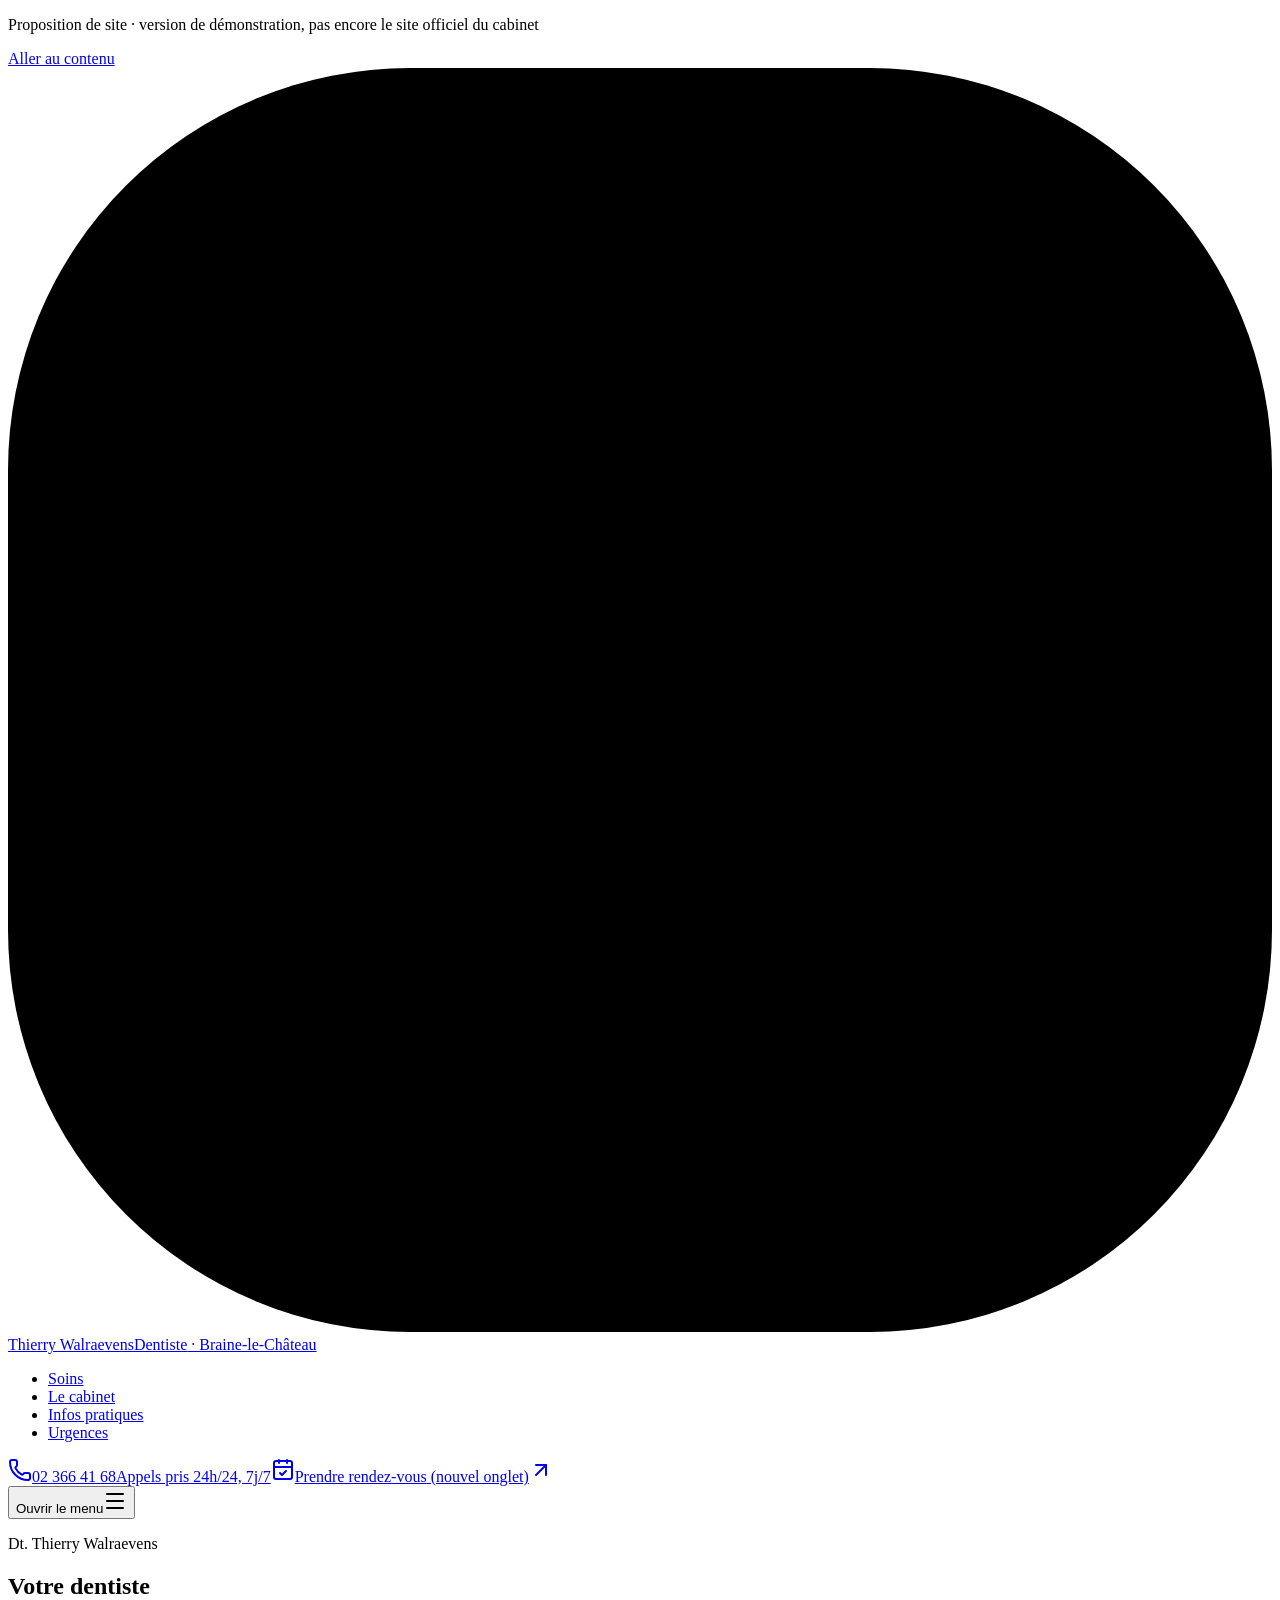
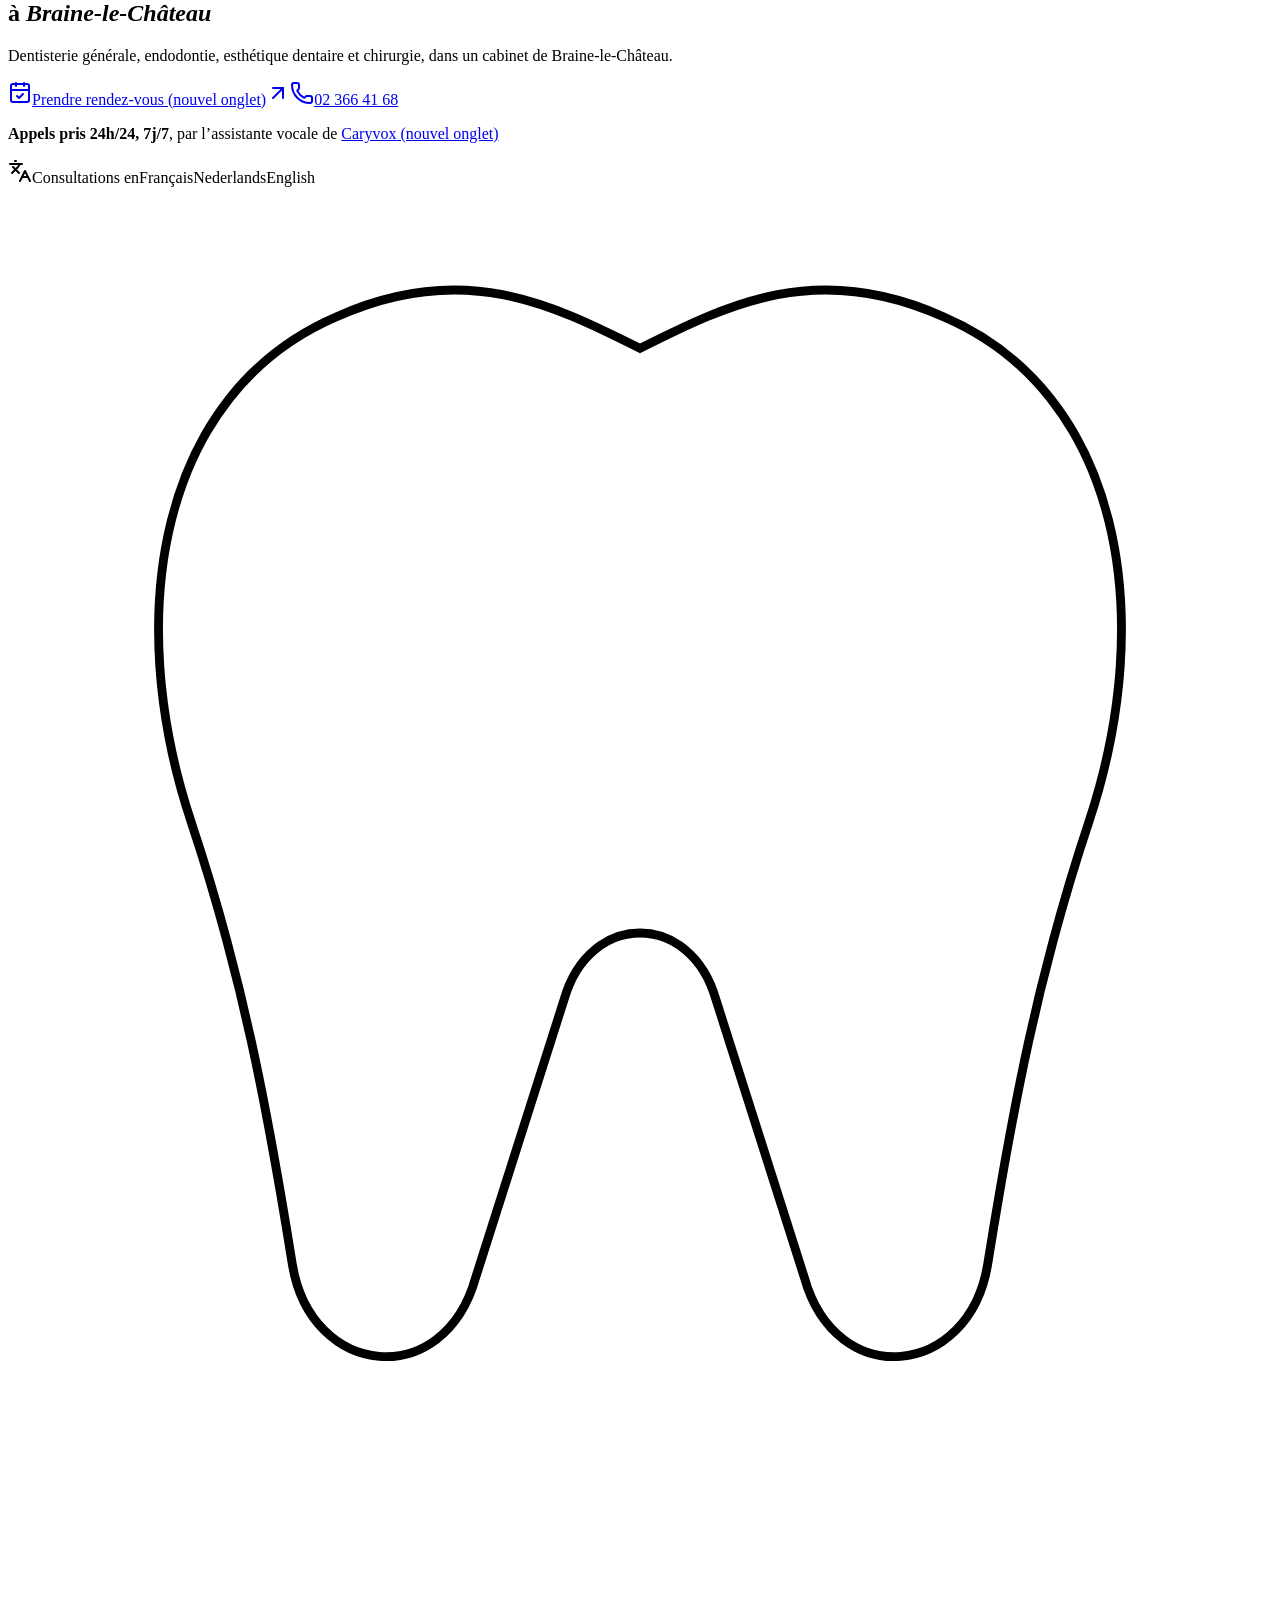
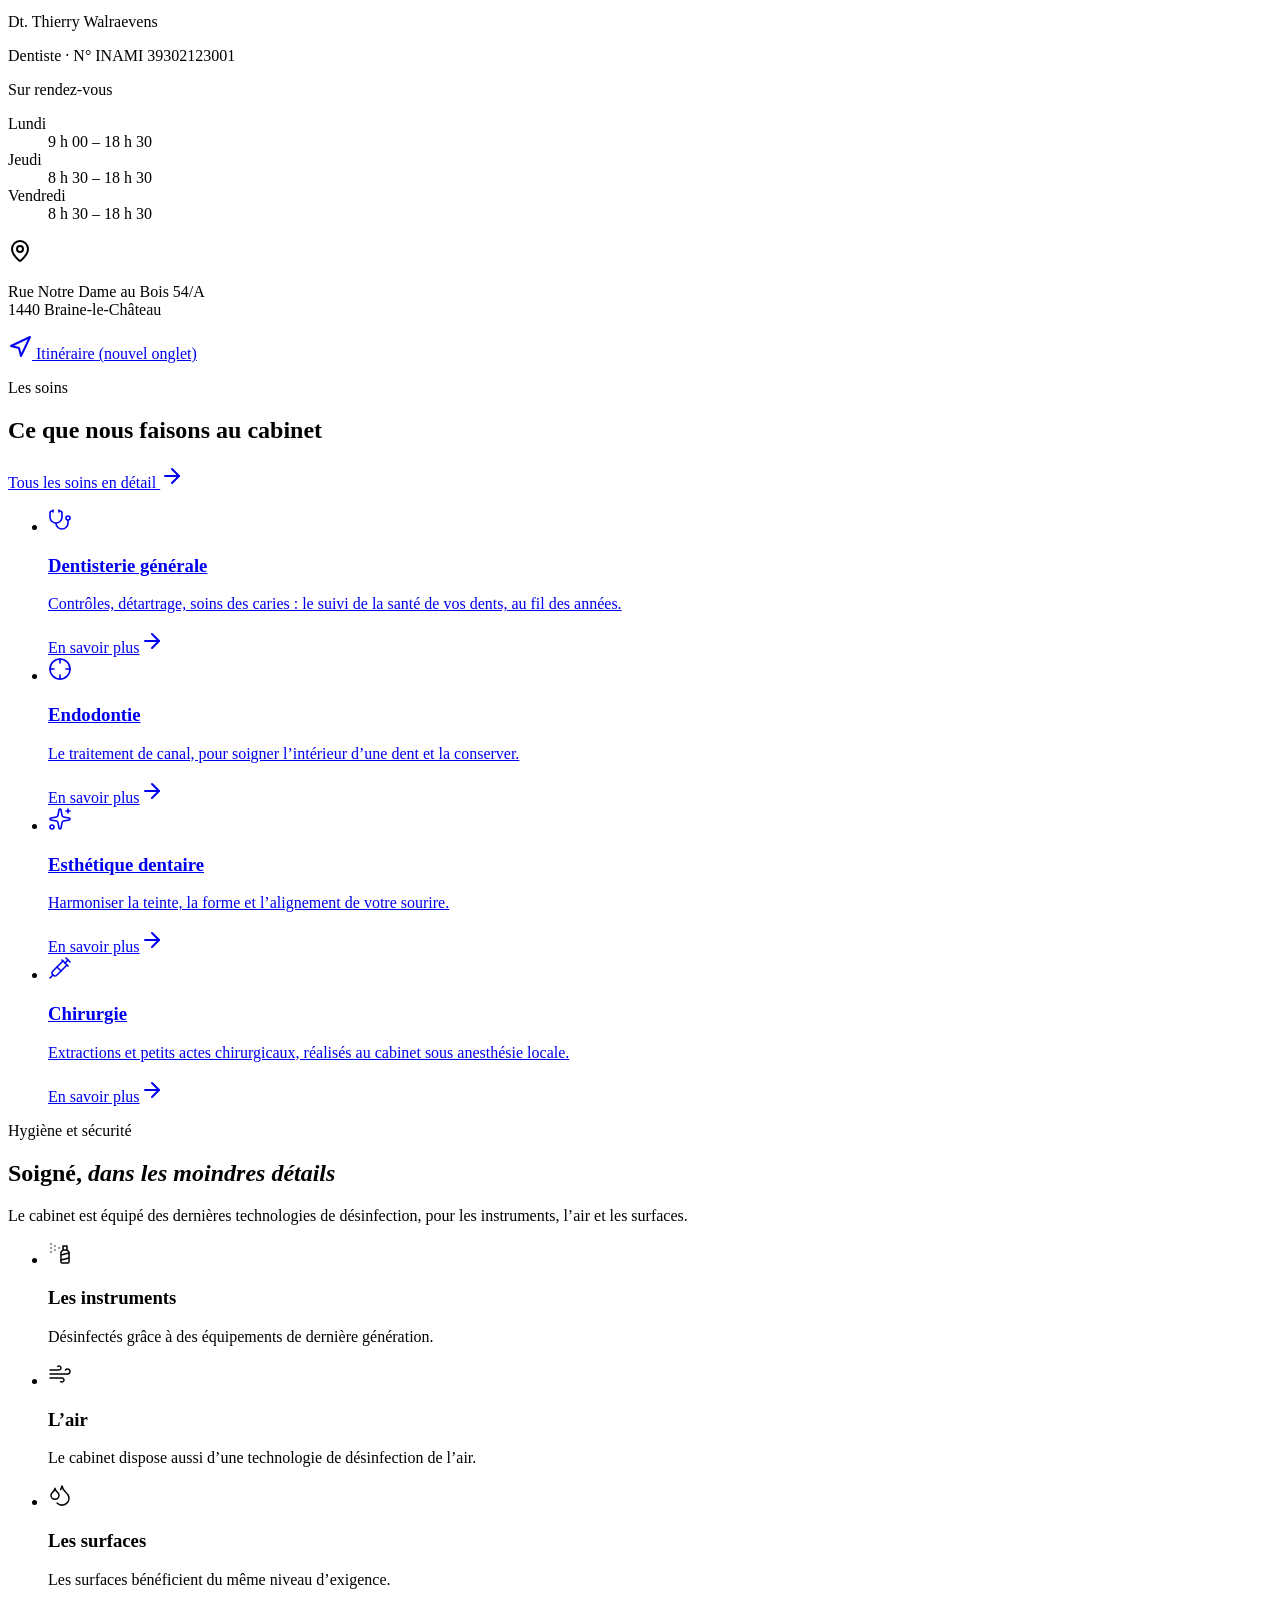
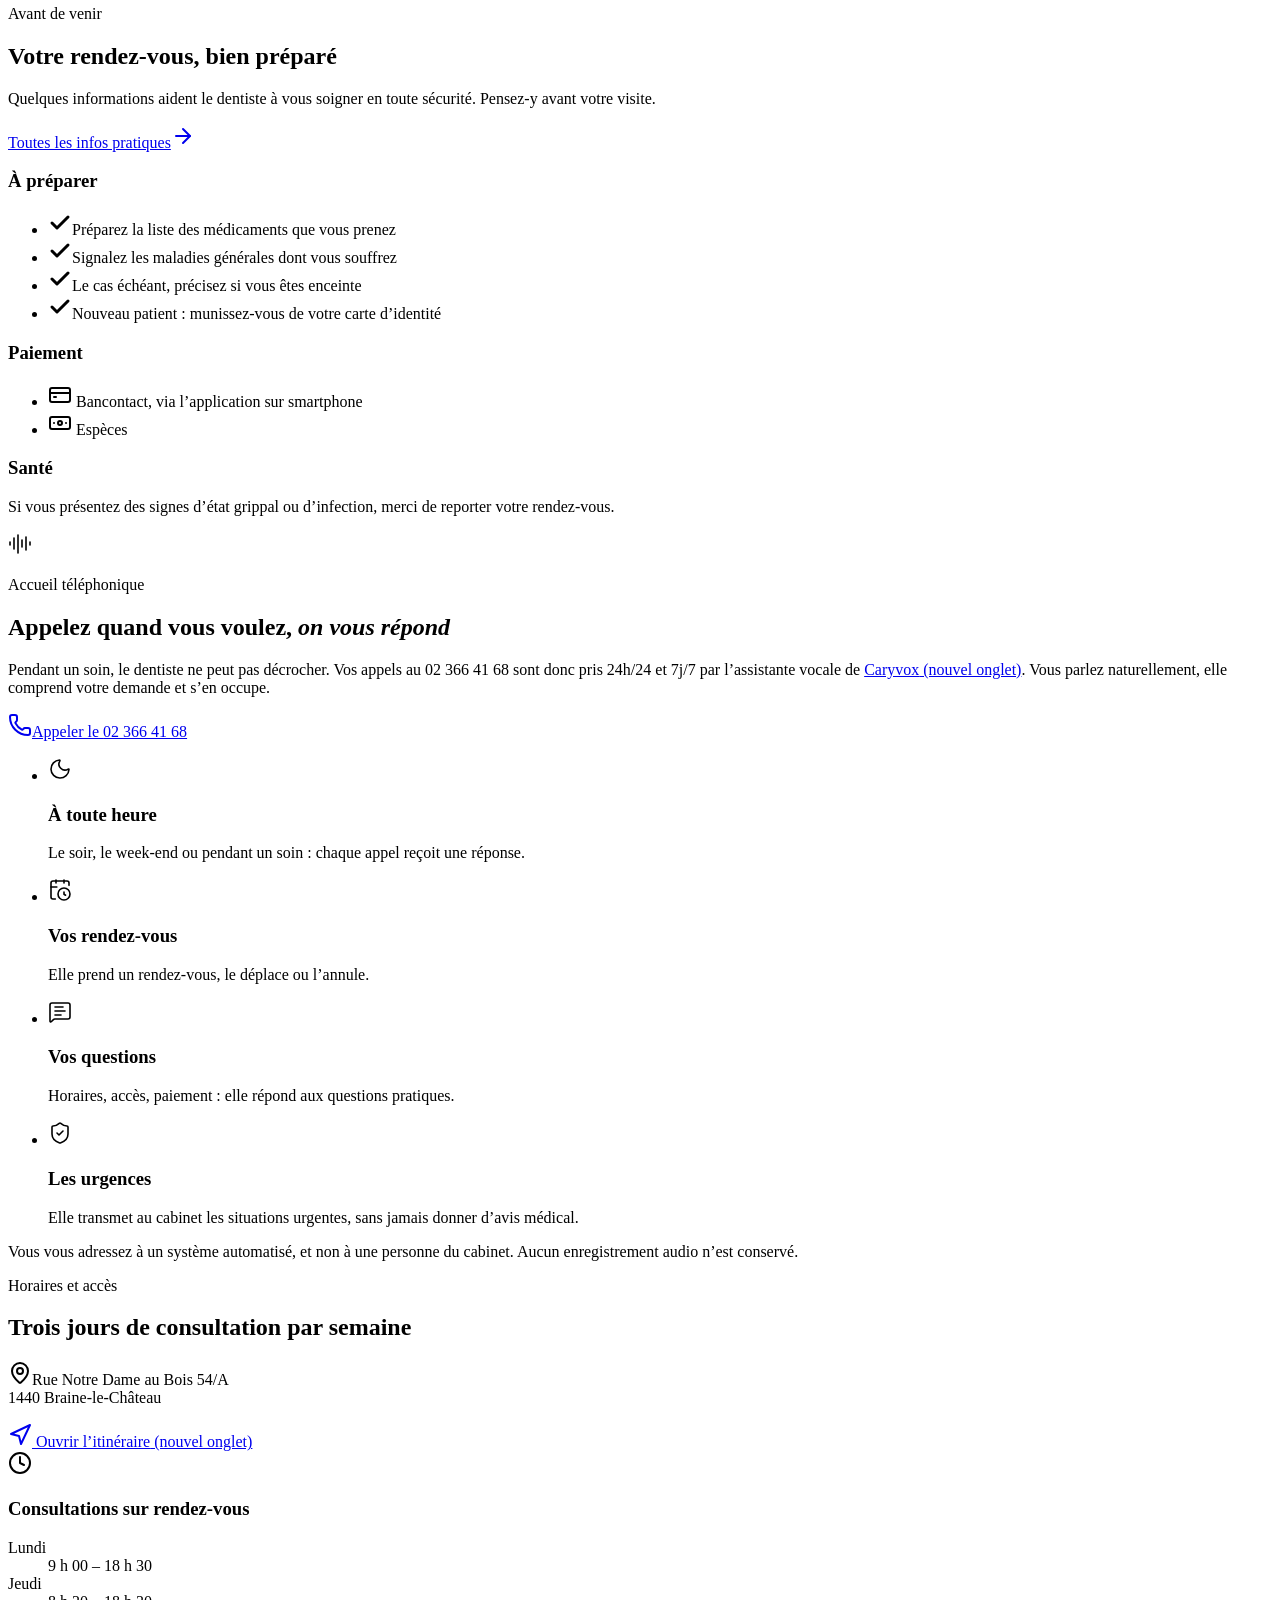
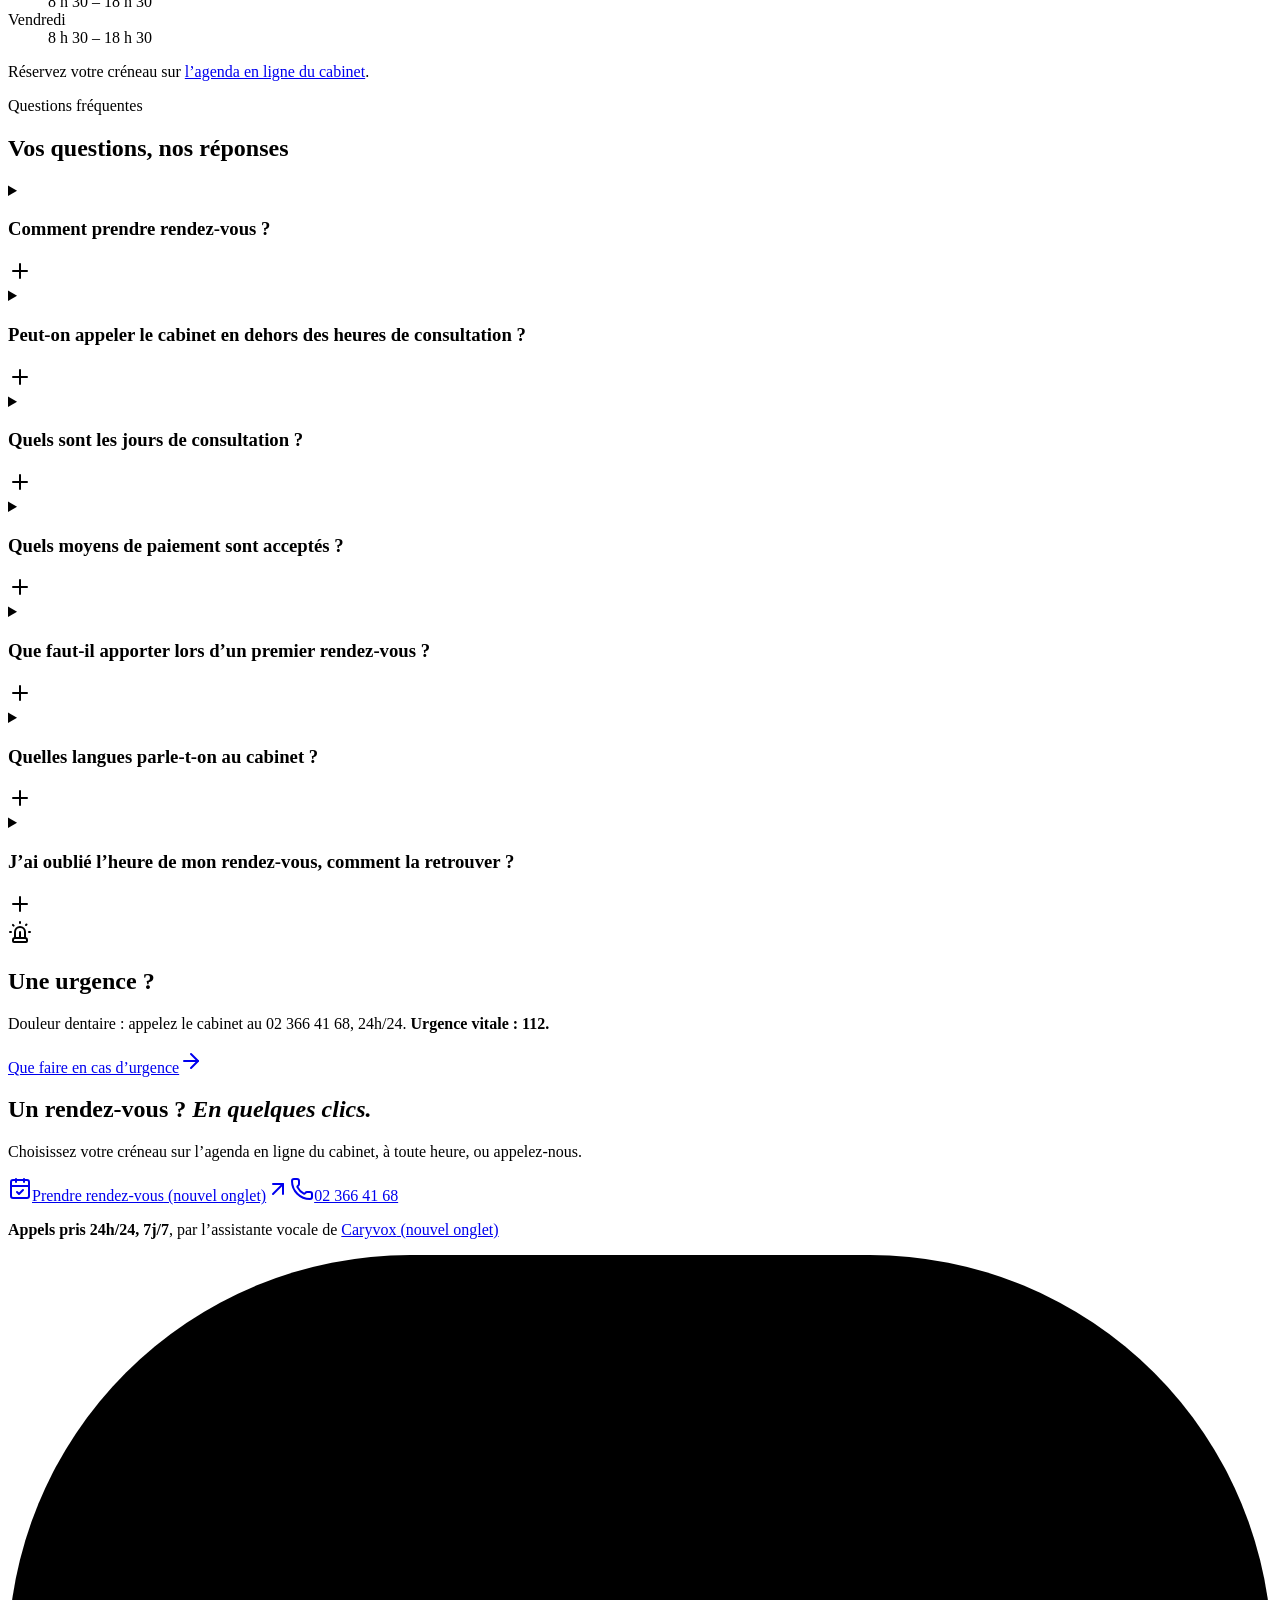
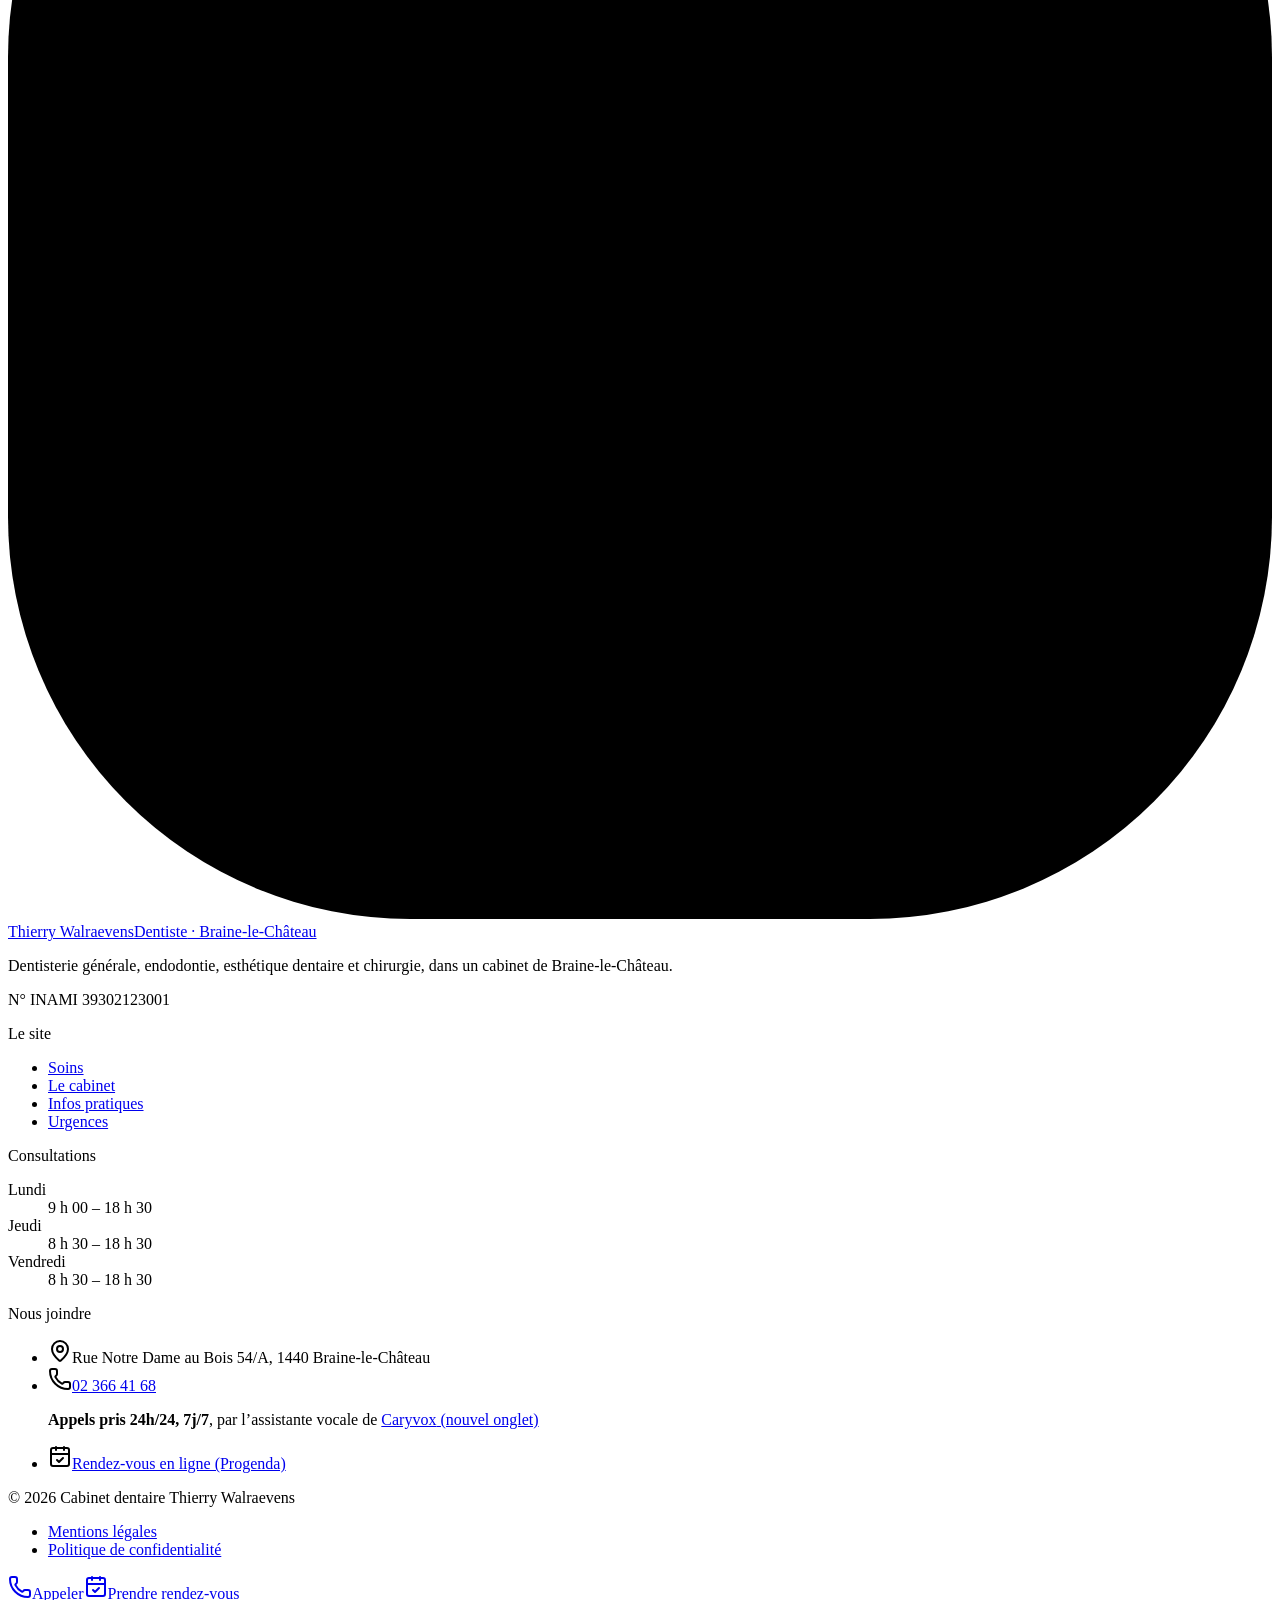
==== index.html @ b87e78ef "Accueil téléphonique Caryvox : mention 24h/24 sous chaque numéro et section dédiée Co-Authored-By: C" ====
<!DOCTYPE html><!--QoHpWQJhINWLDyHt5T24a--><html lang="fr-BE" class="__variable_3b4149 __variable_a5dcdc"><head><meta charSet="utf-8"/><meta name="viewport" content="width=device-width, initial-scale=1"/><link rel="stylesheet" href="/dentiste-walraevens/_next/static/css/2fdde9901c540d8e.css" data-precedence="next"/><link rel="preload" as="script" fetchPriority="low" href="/dentiste-walraevens/_next/static/chunks/webpack-4b7eadf9d708b665.js"/><script src="/dentiste-walraevens/_next/static/chunks/4bd1b696-c023c6e3521b1417.js" async=""></script><script src="/dentiste-walraevens/_next/static/chunks/255-5cf0e35ae33d90c1.js" async=""></script><script src="/dentiste-walraevens/_next/static/chunks/main-app-78d97796293f4056.js" async=""></script><script src="/dentiste-walraevens/_next/static/chunks/690-0809685d439d04f0.js" async=""></script><script src="/dentiste-walraevens/_next/static/chunks/app/layout-92703d5945a531c9.js" async=""></script><script src="/dentiste-walraevens/_next/static/chunks/app/page-36de1363439b5743.js" async=""></script><meta name="theme-color" content="#fbfaf8"/><meta name="color-scheme" content="light"/><title>Dentiste à Braine-le-Château | Dt. Thierry Walraevens</title><meta name="description" content="Dt. Thierry Walraevens, dentiste à Braine-le-Château : dentisterie générale, endodontie, esthétique dentaire et chirurgie. Horaires, accès et prise de rendez-vous en ligne via Progenda."/><meta name="application-name" content="Cabinet dentaire Thierry Walraevens"/><meta name="robots" content="noindex, nofollow"/><link rel="canonical" href="https://titus5030.github.io/dentiste-walraevens/"/><meta name="format-detection" content="telephone=no"/><meta property="og:title" content="Dentiste à Braine-le-Château | Dt. Thierry Walraevens"/><meta property="og:description" content="Dt. Thierry Walraevens, dentiste à Braine-le-Château : dentisterie générale, endodontie, esthétique dentaire et chirurgie. Horaires, accès et prise de rendez-vous en ligne via Progenda."/><meta property="og:url" content="https://titus5030.github.io/dentiste-walraevens/"/><meta property="og:site_name" content="Cabinet dentaire Thierry Walraevens"/><meta property="og:locale" content="fr_BE"/><meta property="og:image:type" content="image/png"/><meta property="og:image:width" content="1200"/><meta property="og:image:height" content="630"/><meta property="og:image" content="https://titus5030.github.io/dentiste-walraevens/opengraph-image.png?8718f0c8caa14f47"/><meta property="og:type" content="website"/><meta name="twitter:card" content="summary_large_image"/><meta name="twitter:title" content="Dentiste à Braine-le-Château | Dt. Thierry Walraevens"/><meta name="twitter:description" content="Dt. Thierry Walraevens, dentiste à Braine-le-Château : dentisterie générale, endodontie, esthétique dentaire et chirurgie. Horaires, accès et prise de rendez-vous en ligne via Progenda."/><meta name="twitter:image:type" content="image/png"/><meta name="twitter:image:width" content="1200"/><meta name="twitter:image:height" content="630"/><meta name="twitter:image" content="https://titus5030.github.io/dentiste-walraevens/opengraph-image.png?8718f0c8caa14f47"/><link rel="icon" href="/dentiste-walraevens/icon.svg?d20a1e23008a509c" type="image/svg+xml" sizes="any"/><script src="/dentiste-walraevens/_next/static/chunks/polyfills-42372ed130431b0a.js" noModule=""></script></head><body><div hidden=""><!--$--><!--/$--></div><script type="application/ld+json">{"@context":"https://schema.org","@type":"Dentist","@id":"https://titus5030.github.io/dentiste-walraevens/#cabinet","name":"Cabinet dentaire Thierry Walraevens","description":"Dentisterie générale, endodontie, esthétique dentaire et chirurgie, dans un cabinet de Braine-le-Château.","url":"https://titus5030.github.io/dentiste-walraevens/","image":"https://titus5030.github.io/dentiste-walraevens/opengraph-image.png","telephone":"+32 2 366 41 68","address":{"@type":"PostalAddress","streetAddress":"Rue Notre Dame au Bois 54/A","postalCode":"1440","addressLocality":"Braine-le-Château","addressCountry":"BE"},"openingHoursSpecification":[{"@type":"OpeningHoursSpecification","dayOfWeek":"https://schema.org/Monday","opens":"09:00","closes":"18:30"},{"@type":"OpeningHoursSpecification","dayOfWeek":"https://schema.org/Thursday","opens":"08:30","closes":"18:30"},{"@type":"OpeningHoursSpecification","dayOfWeek":"https://schema.org/Friday","opens":"08:30","closes":"18:30"}],"knowsLanguage":["Français","Nederlands","English"],"availableService":[{"@type":"MedicalProcedure","name":"Dentisterie générale"},{"@type":"MedicalProcedure","name":"Endodontie"},{"@type":"MedicalProcedure","name":"Esthétique dentaire"},{"@type":"MedicalProcedure","name":"Chirurgie"}],"medicalSpecialty":["Dentistry","Endodontic"],"paymentAccepted":"Bancontact, Cash","currenciesAccepted":"EUR","contactPoint":{"@type":"ContactPoint","telephone":"+32 2 366 41 68","contactType":"reservations","availableLanguage":["Français","Nederlands","English"],"hoursAvailable":{"@type":"OpeningHoursSpecification","dayOfWeek":["Monday","Tuesday","Wednesday","Thursday","Friday","Saturday","Sunday"],"opens":"00:00","closes":"23:59"}},"potentialAction":{"@type":"ReserveAction","target":"https://progenda.be/calendars/walraevens-thierry-dentiste-braine-le-chateau?locale=fr","name":"Prendre rendez-vous en ligne"},"employee":{"@type":"Person","name":"Thierry Walraevens","jobTitle":"Dentiste","identifier":{"@type":"PropertyValue","propertyID":"INAMI","value":"39302123001"}}}</script><p class="bg-encre-profond px-4 py-2 text-center text-xs text-white/75">Proposition de site · version de démonstration, pas encore le site officiel du cabinet</p><header class="sticky top-0 z-40 transition-[background-color,border-color] duration-300 border-b border-transparent bg-papier"><a href="#contenu" class="sr-only z-50 rounded-full bg-encre px-4 py-2 text-white focus:not-sr-only focus:absolute focus:top-3 focus:left-3">Aller au contenu</a><div class="conteneur flex h-20 items-center justify-between gap-6"><a aria-label="Dentiste Thierry Walraevens, accueil" class="rounded-xl" href="/dentiste-walraevens/"><span class="flex items-center gap-3"><svg viewBox="0 0 44 44" aria-hidden="true" class="size-11 shrink-0"><rect width="44" height="44" rx="14" class="fill-encre"></rect><path d="M15.2 12.5c2.3-1 4.4-.2 6.8.6 2.4-.8 4.5-1.6 6.8-.6 3.2 1.4 3.9 5.4 2.7 9.2-.9 2.8-1.4 5.3-1.8 8-.3 2-2.7 2.3-3.3.3l-1.6-5.1c-.5-1.6-2.9-1.6-3.4 0l-1.6 5.1c-.6 2-3 1.7-3.3-.3-.4-2.7-.9-5.2-1.8-8-1.2-3.8-.5-7.8 2.5-9.2Z" fill="none" stroke-width="1.7" stroke-linejoin="round" class="stroke-white"></path><circle cx="31.5" cy="12.5" r="2.4" class="fill-corail"></circle></svg><span class="flex flex-col leading-none"><span class="font-serif text-[1.375rem] text-encre">Thierry Walraevens</span><span class="mt-1 text-[0.6875rem] font-semibold tracking-[0.18em] uppercase text-gris">Dentiste<span class="hidden sm:inline"> · Braine-le-Château</span></span></span></span></a><nav aria-label="Navigation principale" class="hidden lg:block"><ul class="flex items-center gap-1"><li><a class="relative rounded-full px-4 py-2 text-[0.9375rem] font-medium text-gris transition-colors hover:text-encre aria-[current=page]:text-encre" href="/dentiste-walraevens/soins/">Soins</a></li><li><a class="relative rounded-full px-4 py-2 text-[0.9375rem] font-medium text-gris transition-colors hover:text-encre aria-[current=page]:text-encre" href="/dentiste-walraevens/le-cabinet/">Le cabinet</a></li><li><a class="relative rounded-full px-4 py-2 text-[0.9375rem] font-medium text-gris transition-colors hover:text-encre aria-[current=page]:text-encre" href="/dentiste-walraevens/infos-pratiques/">Infos pratiques</a></li><li><a class="relative rounded-full px-4 py-2 text-[0.9375rem] font-medium text-gris transition-colors hover:text-encre aria-[current=page]:text-encre" href="/dentiste-walraevens/urgences/">Urgences</a></li></ul></nav><div class="hidden items-center gap-2 lg:flex"><a href="tel:+3223664168" class="flex min-h-11 items-center gap-2.5 rounded-full px-3 text-encre transition-colors hover:text-corail-fonce"><svg xmlns="http://www.w3.org/2000/svg" width="24" height="24" viewBox="0 0 24 24" fill="none" stroke="currentColor" stroke-width="2" stroke-linecap="round" stroke-linejoin="round" class="lucide lucide-phone size-4 text-corail-fonce" aria-hidden="true"><path d="M13.832 16.568a1 1 0 0 0 1.213-.303l.355-.465A2 2 0 0 1 17 15h3a2 2 0 0 1 2 2v3a2 2 0 0 1-2 2A18 18 0 0 1 2 4a2 2 0 0 1 2-2h3a2 2 0 0 1 2 2v3a2 2 0 0 1-.8 1.6l-.468.351a1 1 0 0 0-.292 1.233 14 14 0 0 0 6.392 6.384"></path></svg><span class="flex flex-col leading-tight"><span class="text-[0.9375rem] font-semibold">02 366 41 68</span><span class="text-xs text-gris">Appels pris 24h/24, 7j/7</span></span></a><a href="https://progenda.be/calendars/walraevens-thierry-dentiste-braine-le-chateau?locale=fr" class="group inline-flex min-h-12 cursor-pointer items-center justify-center gap-2.5 rounded-full px-6 py-3 text-[0.9375rem] font-semibold leading-none transition-[background-color,color,box-shadow,transform] duration-200 ease-doux active:translate-y-px bg-encre text-white hover:bg-encre-douce shadow-[0_10px_24px_-10px_rgb(31_42_68/0.55)] !min-h-11 !px-5" target="_blank" rel="noopener"><svg xmlns="http://www.w3.org/2000/svg" width="24" height="24" viewBox="0 0 24 24" fill="none" stroke="currentColor" stroke-width="2" stroke-linecap="round" stroke-linejoin="round" class="lucide lucide-calendar-check size-4" aria-hidden="true"><path d="M8 2v3"></path><path d="M16 2v3"></path><rect x="3" y="3" width="18" height="18" rx="2"></rect><path d="M3 9h18"></path><path d="m9 15 2 2 4-4"></path></svg>Prendre rendez-vous<span class="sr-only"> (nouvel onglet)</span><svg xmlns="http://www.w3.org/2000/svg" width="24" height="24" viewBox="0 0 24 24" fill="none" stroke="currentColor" stroke-width="2" stroke-linecap="round" stroke-linejoin="round" class="lucide lucide-arrow-up-right size-4 transition-transform duration-200 group-hover:-translate-y-0.5 group-hover:translate-x-0.5" aria-hidden="true"><path d="M7 7h10v10"></path><path d="M7 17 17 7"></path></svg></a></div><button type="button" aria-expanded="false" aria-controls="menu-mobile" class="-mr-2 flex size-12 cursor-pointer items-center justify-center rounded-full text-encre transition-colors hover:bg-lin lg:hidden"><span class="sr-only">Ouvrir le menu</span><svg xmlns="http://www.w3.org/2000/svg" width="24" height="24" viewBox="0 0 24 24" fill="none" stroke="currentColor" stroke-width="2" stroke-linecap="round" stroke-linejoin="round" class="lucide lucide-menu size-6" aria-hidden="true"><path d="M4 5h16"></path><path d="M4 12h16"></path><path d="M4 19h16"></path></svg></button></div><div id="menu-mobile" hidden="" class="h-[calc(100dvh-5rem)] overflow-y-auto border-t border-filet bg-papier lg:hidden"><nav aria-label="Navigation mobile" class="conteneur flex flex-col py-6"><ul class="divide-y divide-filet"><li><a aria-current="page" class="flex min-h-14 items-center font-serif text-[1.75rem] text-encre aria-[current=page]:text-corail-fonce" href="/dentiste-walraevens/">Accueil</a></li><li><a class="flex min-h-14 items-center font-serif text-[1.75rem] text-encre aria-[current=page]:text-corail-fonce" href="/dentiste-walraevens/soins/">Soins</a></li><li><a class="flex min-h-14 items-center font-serif text-[1.75rem] text-encre aria-[current=page]:text-corail-fonce" href="/dentiste-walraevens/le-cabinet/">Le cabinet</a></li><li><a class="flex min-h-14 items-center font-serif text-[1.75rem] text-encre aria-[current=page]:text-corail-fonce" href="/dentiste-walraevens/infos-pratiques/">Infos pratiques</a></li><li><a class="flex min-h-14 items-center font-serif text-[1.75rem] text-encre aria-[current=page]:text-corail-fonce" href="/dentiste-walraevens/urgences/">Urgences</a></li></ul><div class="mt-8 grid gap-3"><a href="https://progenda.be/calendars/walraevens-thierry-dentiste-braine-le-chateau?locale=fr" class="group inline-flex min-h-12 cursor-pointer items-center justify-center gap-2.5 rounded-full px-6 py-3 text-[0.9375rem] font-semibold leading-none transition-[background-color,color,box-shadow,transform] duration-200 ease-doux active:translate-y-px bg-corail text-encre-profond hover:bg-[#ef8672] shadow-[0_10px_24px_-10px_rgb(232_112_90/0.7)] " target="_blank" rel="noopener"><svg xmlns="http://www.w3.org/2000/svg" width="24" height="24" viewBox="0 0 24 24" fill="none" stroke="currentColor" stroke-width="2" stroke-linecap="round" stroke-linejoin="round" class="lucide lucide-calendar-check size-4" aria-hidden="true"><path d="M8 2v3"></path><path d="M16 2v3"></path><rect x="3" y="3" width="18" height="18" rx="2"></rect><path d="M3 9h18"></path><path d="m9 15 2 2 4-4"></path></svg>Prendre rendez-vous<span class="sr-only"> (nouvel onglet)</span><svg xmlns="http://www.w3.org/2000/svg" width="24" height="24" viewBox="0 0 24 24" fill="none" stroke="currentColor" stroke-width="2" stroke-linecap="round" stroke-linejoin="round" class="lucide lucide-arrow-up-right size-4 transition-transform duration-200 group-hover:-translate-y-0.5 group-hover:translate-x-0.5" aria-hidden="true"><path d="M7 7h10v10"></path><path d="M7 17 17 7"></path></svg></a><a href="tel:+3223664168" class="group inline-flex min-h-12 cursor-pointer items-center justify-center gap-2.5 rounded-full px-6 py-3 text-[0.9375rem] font-semibold leading-none transition-[background-color,color,box-shadow,transform] duration-200 ease-doux active:translate-y-px bg-white text-encre ring-1 ring-filet hover:ring-encre/30 "><svg xmlns="http://www.w3.org/2000/svg" width="24" height="24" viewBox="0 0 24 24" fill="none" stroke="currentColor" stroke-width="2" stroke-linecap="round" stroke-linejoin="round" class="lucide lucide-phone size-4" aria-hidden="true"><path d="M13.832 16.568a1 1 0 0 0 1.213-.303l.355-.465A2 2 0 0 1 17 15h3a2 2 0 0 1 2 2v3a2 2 0 0 1-2 2A18 18 0 0 1 2 4a2 2 0 0 1 2-2h3a2 2 0 0 1 2 2v3a2 2 0 0 1-.8 1.6l-.468.351a1 1 0 0 0-.292 1.233 14 14 0 0 0 6.392 6.384"></path></svg>02 366 41 68</a><p class="flex items-start gap-2 text-sm leading-snug text-gris mt-1 justify-center text-center"><span aria-hidden="true" class="relative mt-1.5 flex size-2 shrink-0"><span class="absolute inline-flex h-full w-full rounded-full bg-corail/60 motion-safe:animate-ping"></span><span class="relative inline-flex size-2 rounded-full bg-corail"></span></span><span><strong class="font-semibold text-encre">Appels pris 24h/24, 7j/7</strong>, par<!-- --> <!-- -->l’assistante vocale de <a href="https://caryvox.ai" target="_blank" rel="noopener" class="font-semibold underline decoration-2 underline-offset-4 text-encre decoration-corail/50 hover:decoration-corail">Caryvox<span class="sr-only"> (nouvel onglet)</span></a></span></p></div></nav></div></header><main id="contenu" tabindex="-1" class="outline-none"><script type="application/ld+json">{"@context":"https://schema.org","@type":"FAQPage","mainEntity":[{"@type":"Question","name":"Comment prendre rendez-vous ?","acceptedAnswer":{"@type":"Answer","text":"Le rendez-vous se prend en ligne, à toute heure, sur l’agenda Progenda du cabinet, ou par téléphone au 02 366 41 68."}},{"@type":"Question","name":"Peut-on appeler le cabinet en dehors des heures de consultation ?","acceptedAnswer":{"@type":"Answer","text":"Oui. Les appels sont pris 24h/24 et 7j/7 par l’assistante vocale de Caryvox. Elle répond à vos questions pratiques, peut prendre, déplacer ou annuler votre rendez-vous, et transmet au cabinet les situations urgentes."}},{"@type":"Question","name":"Quels sont les jours de consultation ?","acceptedAnswer":{"@type":"Answer","text":"Le cabinet consulte le lundi de 9 h à 18 h 30, ainsi que le jeudi et le vendredi de 8 h 30 à 18 h 30."}},{"@type":"Question","name":"Quels moyens de paiement sont acceptés ?","acceptedAnswer":{"@type":"Answer","text":"Le paiement se fait par Bancontact, via l’application sur smartphone, ou en espèces."}},{"@type":"Question","name":"Que faut-il apporter lors d’un premier rendez-vous ?","acceptedAnswer":{"@type":"Answer","text":"Votre carte d’identité, la liste des médicaments que vous prenez, et les informations sur vos éventuelles maladies générales ou une grossesse."}},{"@type":"Question","name":"Quelles langues parle-t-on au cabinet ?","acceptedAnswer":{"@type":"Answer","text":"Les consultations se déroulent en français, en néerlandais ou en anglais."}},{"@type":"Question","name":"J’ai oublié l’heure de mon rendez-vous, comment la retrouver ?","acceptedAnswer":{"@type":"Answer","text":"Sur l’agenda Progenda du cabinet, la fonction « J’ai oublié mon rendez-vous » vous envoie la liste de vos rendez-vous par email. Vous pouvez aussi l’utiliser pour annuler."}}]}</script><section class="relative isolate overflow-hidden"><div aria-hidden="true" class="absolute -top-56 -right-40 -z-10 size-[46rem] rounded-full bg-[radial-gradient(circle,rgb(242_215_201/0.85),transparent_62%)]"></div><div class="conteneur grid items-center gap-14 pt-10 pb-20 sm:pt-16 lg:grid-cols-12 lg:gap-10 lg:pt-20 lg:pb-28"><div class="lg:col-span-7"><p class="surtitre">Dt. Thierry Walraevens</p><h1 class="mt-5 text-[2.625rem] leading-[0.98] sm:text-7xl xl:text-[5.75rem]">Votre dentiste<br/>à <em class="whitespace-nowrap text-corail-fonce">Braine-le-Château</em></h1><p class="mt-7 max-w-xl text-lg text-gris sm:text-xl">Dentisterie générale, endodontie, esthétique dentaire et chirurgie, dans un cabinet de Braine-le-Château.</p><div class="mt-10 flex flex-col gap-3 sm:flex-row"><a href="https://progenda.be/calendars/walraevens-thierry-dentiste-braine-le-chateau?locale=fr" class="group inline-flex min-h-12 cursor-pointer items-center justify-center gap-2.5 rounded-full px-6 py-3 text-[0.9375rem] font-semibold leading-none transition-[background-color,color,box-shadow,transform] duration-200 ease-doux active:translate-y-px bg-corail text-encre-profond hover:bg-[#ef8672] shadow-[0_10px_24px_-10px_rgb(232_112_90/0.7)] " target="_blank" rel="noopener"><svg xmlns="http://www.w3.org/2000/svg" width="24" height="24" viewBox="0 0 24 24" fill="none" stroke="currentColor" stroke-width="2" stroke-linecap="round" stroke-linejoin="round" class="lucide lucide-calendar-check size-4" aria-hidden="true"><path d="M8 2v3"></path><path d="M16 2v3"></path><rect x="3" y="3" width="18" height="18" rx="2"></rect><path d="M3 9h18"></path><path d="m9 15 2 2 4-4"></path></svg>Prendre rendez-vous<span class="sr-only"> (nouvel onglet)</span><svg xmlns="http://www.w3.org/2000/svg" width="24" height="24" viewBox="0 0 24 24" fill="none" stroke="currentColor" stroke-width="2" stroke-linecap="round" stroke-linejoin="round" class="lucide lucide-arrow-up-right size-4 transition-transform duration-200 group-hover:-translate-y-0.5 group-hover:translate-x-0.5" aria-hidden="true"><path d="M7 7h10v10"></path><path d="M7 17 17 7"></path></svg></a><a href="tel:+3223664168" class="group inline-flex min-h-12 cursor-pointer items-center justify-center gap-2.5 rounded-full px-6 py-3 text-[0.9375rem] font-semibold leading-none transition-[background-color,color,box-shadow,transform] duration-200 ease-doux active:translate-y-px bg-white text-encre ring-1 ring-filet hover:ring-encre/30 "><svg xmlns="http://www.w3.org/2000/svg" width="24" height="24" viewBox="0 0 24 24" fill="none" stroke="currentColor" stroke-width="2" stroke-linecap="round" stroke-linejoin="round" class="lucide lucide-phone size-4" aria-hidden="true"><path d="M13.832 16.568a1 1 0 0 0 1.213-.303l.355-.465A2 2 0 0 1 17 15h3a2 2 0 0 1 2 2v3a2 2 0 0 1-2 2A18 18 0 0 1 2 4a2 2 0 0 1 2-2h3a2 2 0 0 1 2 2v3a2 2 0 0 1-.8 1.6l-.468.351a1 1 0 0 0-.292 1.233 14 14 0 0 0 6.392 6.384"></path></svg>02 366 41 68</a></div><p class="flex items-start gap-2 text-sm leading-snug text-gris mt-5"><span aria-hidden="true" class="relative mt-1.5 flex size-2 shrink-0"><span class="absolute inline-flex h-full w-full rounded-full bg-corail/60 motion-safe:animate-ping"></span><span class="relative inline-flex size-2 rounded-full bg-corail"></span></span><span><strong class="font-semibold text-encre">Appels pris 24h/24, 7j/7</strong>, par<!-- --> <!-- -->l’assistante vocale de <a href="https://caryvox.ai" target="_blank" rel="noopener" class="font-semibold underline decoration-2 underline-offset-4 text-encre decoration-corail/50 hover:decoration-corail">Caryvox<span class="sr-only"> (nouvel onglet)</span></a></span></p><p class="mt-6 flex flex-wrap items-center gap-2 text-sm text-gris"><svg xmlns="http://www.w3.org/2000/svg" width="24" height="24" viewBox="0 0 24 24" fill="none" stroke="currentColor" stroke-width="2" stroke-linecap="round" stroke-linejoin="round" class="lucide lucide-languages size-4 text-corail-fonce" aria-hidden="true"><path d="m5 8 6 6"></path><path d="m4 14 6-6 2-3"></path><path d="M2 5h12"></path><path d="M7 2h1"></path><path d="m22 22-5-10-5 10"></path><path d="M14 18h6"></path></svg>Consultations en<span lang="fr" class="rounded-full border border-filet bg-white px-2.5 py-0.5 font-semibold text-encre">Français</span><span lang="nl" class="rounded-full border border-filet bg-white px-2.5 py-0.5 font-semibold text-encre">Nederlands</span><span lang="en" class="rounded-full border border-filet bg-white px-2.5 py-0.5 font-semibold text-encre">English</span></p></div><div class="relative lg:col-span-5"><svg viewBox="0 0 200 220" aria-hidden="true" class="absolute -top-16 -right-10 -z-10 hidden w-80 text-corail/30 lg:block"><path d="M52 18c20-9 34-2 48 5 14-7 28-14 48-5 28 12 34 47 23 80-8 24-12 45-16 70-3 18-24 20-29 2l-14-44c-4-14-20-14-24 0l-14 44c-5 18-26 16-29-2-4-25-8-46-16-70C18 65 24 30 52 18Z" fill="none" stroke-width="1.4" stroke="currentColor"></path></svg><div class="relative rounded-[var(--radius-grand)] bg-encre p-7 text-white shadow-flottant sm:p-9"><div class="flex items-start justify-between gap-4"><div><p class="font-serif text-[1.75rem] leading-tight text-white sm:text-3xl">Dt. Thierry Walraevens</p><p class="mt-1 text-sm text-white/60">Dentiste · N° INAMI <!-- -->39302123001</p></div><span class="shrink-0 whitespace-nowrap rounded-full bg-corail/15 px-3 py-1 text-xs font-semibold text-peche">Sur rendez-vous</span></div><dl class="mt-8 space-y-3 border-t border-white/10 pt-6"><div class="flex items-baseline justify-between gap-4"><dt class="text-white/70">Lundi</dt><dd class="font-semibold tabular-nums">9 h 00 – 18 h 30</dd></div><div class="flex items-baseline justify-between gap-4"><dt class="text-white/70">Jeudi</dt><dd class="font-semibold tabular-nums">8 h 30 – 18 h 30</dd></div><div class="flex items-baseline justify-between gap-4"><dt class="text-white/70">Vendredi</dt><dd class="font-semibold tabular-nums">8 h 30 – 18 h 30</dd></div></dl><div class="mt-6 flex items-start gap-3 border-t border-white/10 pt-6 text-white/80"><svg xmlns="http://www.w3.org/2000/svg" width="24" height="24" viewBox="0 0 24 24" fill="none" stroke="currentColor" stroke-width="2" stroke-linecap="round" stroke-linejoin="round" class="lucide lucide-map-pin mt-1 size-4 shrink-0 text-corail" aria-hidden="true"><path d="M20 10c0 4.993-5.539 10.193-7.399 11.799a1 1 0 0 1-1.202 0C9.539 20.193 4 14.993 4 10a8 8 0 0 1 16 0"></path><circle cx="12" cy="10" r="3"></circle></svg><p>Rue Notre Dame au Bois 54/A<br/>1440<!-- --> <!-- -->Braine-le-Château</p></div><a href="https://www.google.com/maps/search/?api=1&amp;query=Dentiste%20Thierry%20Walraevens%20Rue%20Notre%20Dame%20au%20Bois%2054%2FA%2C%201440%20Braine-le-Ch%C3%A2teau" target="_blank" rel="noopener" class="mt-6 inline-flex items-center gap-2 text-sm font-semibold text-peche underline decoration-peche/40 underline-offset-4 hover:decoration-peche"><svg xmlns="http://www.w3.org/2000/svg" width="24" height="24" viewBox="0 0 24 24" fill="none" stroke="currentColor" stroke-width="2" stroke-linecap="round" stroke-linejoin="round" class="lucide lucide-navigation size-4" aria-hidden="true"><polygon points="3 11 22 2 13 21 11 13 3 11"></polygon></svg> Itinéraire<span class="sr-only"> (nouvel onglet)</span></a></div></div></div></section><section aria-labelledby="titre-soins" class="border-t border-filet bg-white py-20 sm:py-28"><div class="conteneur"><div class="flex flex-col justify-between gap-8 lg:flex-row lg:items-end"><div class="max-w-2xl "><p class="surtitre ">Les soins</p><h2 id="titre-soins" class="mt-4 text-[2.375rem] leading-[1.05] sm:text-5xl ">Ce que nous faisons au cabinet</h2></div><a class="lien inline-flex shrink-0 items-center gap-2" href="/dentiste-walraevens/soins/">Tous les soins en détail <svg xmlns="http://www.w3.org/2000/svg" width="24" height="24" viewBox="0 0 24 24" fill="none" stroke="currentColor" stroke-width="2" stroke-linecap="round" stroke-linejoin="round" class="lucide lucide-arrow-right size-4" aria-hidden="true"><path d="M5 12h14"></path><path d="m12 5 7 7-7 7"></path></svg></a></div><ul class="mt-14 grid gap-5 sm:grid-cols-2 lg:grid-cols-4"><li class="apparition"><a class="group relative flex h-full flex-col rounded-[var(--radius-carte)] border border-filet bg-papier p-7 transition-[border-color,box-shadow,transform] duration-300 ease-doux hover:-translate-y-1 hover:border-corail/40 hover:shadow-flottant" href="/dentiste-walraevens/soins/#dentisterie-generale"><span class="flex size-12 items-center justify-center rounded-2xl bg-peche-pale text-corail-fonce transition-colors duration-300 group-hover:bg-corail group-hover:text-encre-profond"><svg xmlns="http://www.w3.org/2000/svg" width="24" height="24" viewBox="0 0 24 24" fill="none" stroke="currentColor" stroke-width="1.6" stroke-linecap="round" stroke-linejoin="round" class="lucide lucide-stethoscope size-6" aria-hidden="true"><path d="M11 2v2"></path><path d="M5 2v2"></path><path d="M5 3H4a2 2 0 0 0-2 2v4a6 6 0 0 0 12 0V5a2 2 0 0 0-2-2h-1"></path><path d="M8 15a6 6 0 0 0 12 0v-3"></path><circle cx="20" cy="10" r="2"></circle></svg></span><h3 class="mt-8 text-[1.875rem] leading-tight">Dentisterie générale</h3><p class="mt-3 text-[0.9375rem] text-gris">Contrôles, détartrage, soins des caries : le suivi de la santé de vos dents, au fil des années.</p><span class="mt-auto inline-flex items-center gap-2 pt-6 text-[0.9375rem] font-semibold text-encre">En savoir plus<svg xmlns="http://www.w3.org/2000/svg" width="24" height="24" viewBox="0 0 24 24" fill="none" stroke="currentColor" stroke-width="2" stroke-linecap="round" stroke-linejoin="round" class="lucide lucide-arrow-right size-4 transition-transform duration-200 group-hover:translate-x-1" aria-hidden="true"><path d="M5 12h14"></path><path d="m12 5 7 7-7 7"></path></svg></span></a></li><li class="apparition"><a class="group relative flex h-full flex-col rounded-[var(--radius-carte)] border border-filet bg-papier p-7 transition-[border-color,box-shadow,transform] duration-300 ease-doux hover:-translate-y-1 hover:border-corail/40 hover:shadow-flottant" href="/dentiste-walraevens/soins/#endodontie"><span class="flex size-12 items-center justify-center rounded-2xl bg-peche-pale text-corail-fonce transition-colors duration-300 group-hover:bg-corail group-hover:text-encre-profond"><svg xmlns="http://www.w3.org/2000/svg" width="24" height="24" viewBox="0 0 24 24" fill="none" stroke="currentColor" stroke-width="1.6" stroke-linecap="round" stroke-linejoin="round" class="lucide lucide-crosshair size-6" aria-hidden="true"><circle cx="12" cy="12" r="10"></circle><line x1="22" x2="18" y1="12" y2="12"></line><line x1="6" x2="2" y1="12" y2="12"></line><line x1="12" x2="12" y1="6" y2="2"></line><line x1="12" x2="12" y1="22" y2="18"></line></svg></span><h3 class="mt-8 text-[1.875rem] leading-tight">Endodontie</h3><p class="mt-3 text-[0.9375rem] text-gris">Le traitement de canal, pour soigner l’intérieur d’une dent et la conserver.</p><span class="mt-auto inline-flex items-center gap-2 pt-6 text-[0.9375rem] font-semibold text-encre">En savoir plus<svg xmlns="http://www.w3.org/2000/svg" width="24" height="24" viewBox="0 0 24 24" fill="none" stroke="currentColor" stroke-width="2" stroke-linecap="round" stroke-linejoin="round" class="lucide lucide-arrow-right size-4 transition-transform duration-200 group-hover:translate-x-1" aria-hidden="true"><path d="M5 12h14"></path><path d="m12 5 7 7-7 7"></path></svg></span></a></li><li class="apparition"><a class="group relative flex h-full flex-col rounded-[var(--radius-carte)] border border-filet bg-papier p-7 transition-[border-color,box-shadow,transform] duration-300 ease-doux hover:-translate-y-1 hover:border-corail/40 hover:shadow-flottant" href="/dentiste-walraevens/soins/#esthetique-dentaire"><span class="flex size-12 items-center justify-center rounded-2xl bg-peche-pale text-corail-fonce transition-colors duration-300 group-hover:bg-corail group-hover:text-encre-profond"><svg xmlns="http://www.w3.org/2000/svg" width="24" height="24" viewBox="0 0 24 24" fill="none" stroke="currentColor" stroke-width="1.6" stroke-linecap="round" stroke-linejoin="round" class="lucide lucide-sparkles lucide-stars size-6" aria-hidden="true"><path d="M11.017 2.814a1 1 0 0 1 1.966 0l1.051 5.558a2 2 0 0 0 1.594 1.594l5.558 1.051a1 1 0 0 1 0 1.966l-5.558 1.051a2 2 0 0 0-1.594 1.594l-1.051 5.558a1 1 0 0 1-1.966 0l-1.051-5.558a2 2 0 0 0-1.594-1.594l-5.558-1.051a1 1 0 0 1 0-1.966l5.558-1.051a2 2 0 0 0 1.594-1.594z"></path><path d="M20 2v4"></path><path d="M22 4h-4"></path><circle cx="4" cy="20" r="2"></circle></svg></span><h3 class="mt-8 text-[1.875rem] leading-tight">Esthétique dentaire</h3><p class="mt-3 text-[0.9375rem] text-gris">Harmoniser la teinte, la forme et l’alignement de votre sourire.</p><span class="mt-auto inline-flex items-center gap-2 pt-6 text-[0.9375rem] font-semibold text-encre">En savoir plus<svg xmlns="http://www.w3.org/2000/svg" width="24" height="24" viewBox="0 0 24 24" fill="none" stroke="currentColor" stroke-width="2" stroke-linecap="round" stroke-linejoin="round" class="lucide lucide-arrow-right size-4 transition-transform duration-200 group-hover:translate-x-1" aria-hidden="true"><path d="M5 12h14"></path><path d="m12 5 7 7-7 7"></path></svg></span></a></li><li class="apparition"><a class="group relative flex h-full flex-col rounded-[var(--radius-carte)] border border-filet bg-papier p-7 transition-[border-color,box-shadow,transform] duration-300 ease-doux hover:-translate-y-1 hover:border-corail/40 hover:shadow-flottant" href="/dentiste-walraevens/soins/#chirurgie"><span class="flex size-12 items-center justify-center rounded-2xl bg-peche-pale text-corail-fonce transition-colors duration-300 group-hover:bg-corail group-hover:text-encre-profond"><svg xmlns="http://www.w3.org/2000/svg" width="24" height="24" viewBox="0 0 24 24" fill="none" stroke="currentColor" stroke-width="1.6" stroke-linecap="round" stroke-linejoin="round" class="lucide lucide-syringe size-6" aria-hidden="true"><path d="m18 2 4 4"></path><path d="m17 7 3-3"></path><path d="M19 9 8.7 19.3c-1 1-2.5 1-3.4 0l-.6-.6c-1-1-1-2.5 0-3.4L15 5"></path><path d="m9 11 4 4"></path><path d="m5 19-3 3"></path><path d="m14 4 6 6"></path></svg></span><h3 class="mt-8 text-[1.875rem] leading-tight">Chirurgie</h3><p class="mt-3 text-[0.9375rem] text-gris">Extractions et petits actes chirurgicaux, réalisés au cabinet sous anesthésie locale.</p><span class="mt-auto inline-flex items-center gap-2 pt-6 text-[0.9375rem] font-semibold text-encre">En savoir plus<svg xmlns="http://www.w3.org/2000/svg" width="24" height="24" viewBox="0 0 24 24" fill="none" stroke="currentColor" stroke-width="2" stroke-linecap="round" stroke-linejoin="round" class="lucide lucide-arrow-right size-4 transition-transform duration-200 group-hover:translate-x-1" aria-hidden="true"><path d="M5 12h14"></path><path d="m12 5 7 7-7 7"></path></svg></span></a></li></ul></div></section><section aria-labelledby="titre-hygiene" class="relative isolate overflow-hidden bg-encre py-20 text-white sm:py-28"><div aria-hidden="true" class="absolute -bottom-40 -left-40 -z-10 size-[36rem] rounded-full bg-[radial-gradient(circle,rgb(232_112_90/0.25),transparent_65%)]"></div><div class="conteneur grid gap-14 lg:grid-cols-12 lg:items-center"><div class="lg:col-span-5"><div class="max-w-2xl "><p class="surtitre !text-peche">Hygiène et sécurité</p><h2 id="titre-hygiene" class="mt-4 text-[2.375rem] leading-[1.05] sm:text-5xl !text-white">Soigné, <em class="text-peche">dans les moindres détails</em></h2><p class="mt-5 text-lg text-white/70">Le cabinet est équipé des dernières technologies de désinfection, pour les instruments, l’air et les surfaces.</p></div></div><ul class="grid gap-5 sm:grid-cols-3 lg:col-span-7"><li class="apparition rounded-[var(--radius-carte)] bg-white/[0.04] p-7 ring-1 ring-white/10"><svg xmlns="http://www.w3.org/2000/svg" width="24" height="24" viewBox="0 0 24 24" fill="none" stroke="currentColor" stroke-width="1.5" stroke-linecap="round" stroke-linejoin="round" class="lucide lucide-spray-can size-7 text-corail" aria-hidden="true"><path d="M3 3h.01"></path><path d="M7 5h.01"></path><path d="M11 7h.01"></path><path d="M3 7h.01"></path><path d="M7 9h.01"></path><path d="M3 11h.01"></path><rect width="4" height="4" x="15" y="5"></rect><path d="m19 9 2 2v10c0 .6-.4 1-1 1h-6c-.6 0-1-.4-1-1V11l2-2"></path><path d="m13 14 8-2"></path><path d="m13 19 8-2"></path></svg><h3 class="mt-6 text-2xl !text-white">Les instruments</h3><p class="mt-2 text-[0.9375rem] text-white/65">Désinfectés grâce à des équipements de dernière génération.</p></li><li class="apparition rounded-[var(--radius-carte)] bg-white/[0.04] p-7 ring-1 ring-white/10"><svg xmlns="http://www.w3.org/2000/svg" width="24" height="24" viewBox="0 0 24 24" fill="none" stroke="currentColor" stroke-width="1.5" stroke-linecap="round" stroke-linejoin="round" class="lucide lucide-wind size-7 text-corail" aria-hidden="true"><path d="M12.8 19.6A2 2 0 1 0 14 16H2"></path><path d="M17.5 8a2.5 2.5 0 1 1 2 4H2"></path><path d="M9.8 4.4A2 2 0 1 1 11 8H2"></path></svg><h3 class="mt-6 text-2xl !text-white">L’air</h3><p class="mt-2 text-[0.9375rem] text-white/65">Le cabinet dispose aussi d’une technologie de désinfection de l’air.</p></li><li class="apparition rounded-[var(--radius-carte)] bg-white/[0.04] p-7 ring-1 ring-white/10"><svg xmlns="http://www.w3.org/2000/svg" width="24" height="24" viewBox="0 0 24 24" fill="none" stroke="currentColor" stroke-width="1.5" stroke-linecap="round" stroke-linejoin="round" class="lucide lucide-droplets size-7 text-corail" aria-hidden="true"><path d="M7 16.3c2.2 0 4-1.83 4-4.05 0-1.16-.57-2.26-1.71-3.19S7.29 6.75 7 5.3c-.29 1.45-1.14 2.84-2.29 3.76S3 11.1 3 12.25c0 2.22 1.8 4.05 4 4.05z"></path><path d="M12.56 6.6A10.97 10.97 0 0 0 14 3.02c.5 2.5 2 4.9 4 6.5s3 3.5 3 5.5a6.98 6.98 0 0 1-11.91 4.97"></path></svg><h3 class="mt-6 text-2xl !text-white">Les surfaces</h3><p class="mt-2 text-[0.9375rem] text-white/65">Les surfaces bénéficient du même niveau d’exigence.</p></li></ul></div></section><section aria-labelledby="titre-visite" class="conteneur py-20 sm:py-28"><div class="grid gap-12 lg:grid-cols-12 lg:gap-16"><div class="lg:col-span-5"><div class="max-w-2xl "><p class="surtitre ">Avant de venir</p><h2 id="titre-visite" class="mt-4 text-[2.375rem] leading-[1.05] sm:text-5xl ">Votre rendez-vous, bien préparé</h2><p class="mt-5 text-lg text-gris">Quelques informations aident le dentiste à vous soigner en toute sécurité. Pensez-y avant votre visite.</p></div><div class="mt-8"><a class="group inline-flex min-h-12 cursor-pointer items-center justify-center gap-2.5 rounded-full px-6 py-3 text-[0.9375rem] font-semibold leading-none transition-[background-color,color,box-shadow,transform] duration-200 ease-doux active:translate-y-px bg-white text-encre ring-1 ring-filet hover:ring-encre/30 " href="/dentiste-walraevens/infos-pratiques/">Toutes les infos pratiques<svg xmlns="http://www.w3.org/2000/svg" width="24" height="24" viewBox="0 0 24 24" fill="none" stroke="currentColor" stroke-width="2" stroke-linecap="round" stroke-linejoin="round" class="lucide lucide-arrow-right size-4 transition-transform duration-200 group-hover:translate-x-1" aria-hidden="true"><path d="M5 12h14"></path><path d="m12 5 7 7-7 7"></path></svg></a></div></div><div class="grid gap-5 lg:col-span-7"><div class="carte p-7 sm:p-9"><h3 class="text-[1.75rem]">À préparer</h3><ul class="mt-5 space-y-3"><li class="flex gap-3 text-encre"><span class="mt-0.5 flex size-6 shrink-0 items-center justify-center rounded-full bg-peche-pale text-corail-fonce"><svg xmlns="http://www.w3.org/2000/svg" width="24" height="24" viewBox="0 0 24 24" fill="none" stroke="currentColor" stroke-width="3" stroke-linecap="round" stroke-linejoin="round" class="lucide lucide-check size-3.5" aria-hidden="true"><path d="M20 6 9 17l-5-5"></path></svg></span>Préparez la liste des médicaments que vous prenez</li><li class="flex gap-3 text-encre"><span class="mt-0.5 flex size-6 shrink-0 items-center justify-center rounded-full bg-peche-pale text-corail-fonce"><svg xmlns="http://www.w3.org/2000/svg" width="24" height="24" viewBox="0 0 24 24" fill="none" stroke="currentColor" stroke-width="3" stroke-linecap="round" stroke-linejoin="round" class="lucide lucide-check size-3.5" aria-hidden="true"><path d="M20 6 9 17l-5-5"></path></svg></span>Signalez les maladies générales dont vous souffrez</li><li class="flex gap-3 text-encre"><span class="mt-0.5 flex size-6 shrink-0 items-center justify-center rounded-full bg-peche-pale text-corail-fonce"><svg xmlns="http://www.w3.org/2000/svg" width="24" height="24" viewBox="0 0 24 24" fill="none" stroke="currentColor" stroke-width="3" stroke-linecap="round" stroke-linejoin="round" class="lucide lucide-check size-3.5" aria-hidden="true"><path d="M20 6 9 17l-5-5"></path></svg></span>Le cas échéant, précisez si vous êtes enceinte</li><li class="flex gap-3 text-encre"><span class="mt-0.5 flex size-6 shrink-0 items-center justify-center rounded-full bg-peche-pale text-corail-fonce"><svg xmlns="http://www.w3.org/2000/svg" width="24" height="24" viewBox="0 0 24 24" fill="none" stroke="currentColor" stroke-width="3" stroke-linecap="round" stroke-linejoin="round" class="lucide lucide-check size-3.5" aria-hidden="true"><path d="M20 6 9 17l-5-5"></path></svg></span>Nouveau patient : munissez-vous de votre carte d’identité</li></ul></div><div class="grid gap-5 sm:grid-cols-2"><div class="carte p-7"><h3 class="text-[1.5rem]">Paiement</h3><ul class="mt-4 space-y-3 text-[0.9375rem] text-gris"><li class="flex gap-3"><svg xmlns="http://www.w3.org/2000/svg" width="24" height="24" viewBox="0 0 24 24" fill="none" stroke="currentColor" stroke-width="2" stroke-linecap="round" stroke-linejoin="round" class="lucide lucide-credit-card mt-0.5 size-5 shrink-0 text-corail-fonce" aria-hidden="true"><rect width="20" height="14" x="2" y="5" rx="2"></rect><line x1="2" x2="22" y1="10" y2="10"></line><path d="M6 14h2"></path></svg> Bancontact, via l’application sur smartphone</li><li class="flex gap-3"><svg xmlns="http://www.w3.org/2000/svg" width="24" height="24" viewBox="0 0 24 24" fill="none" stroke="currentColor" stroke-width="2" stroke-linecap="round" stroke-linejoin="round" class="lucide lucide-banknote mt-0.5 size-5 shrink-0 text-corail-fonce" aria-hidden="true"><rect width="20" height="12" x="2" y="6" rx="2"></rect><circle cx="12" cy="12" r="2"></circle><path d="M6 12h.01M18 12h.01"></path></svg> Espèces</li></ul></div><div class="carte p-7"><h3 class="text-[1.5rem]">Santé</h3><p class="mt-4 text-[0.9375rem] text-gris">Si vous présentez des signes d’état grippal ou d’infection, merci de reporter votre rendez-vous.</p></div></div></div></div></section><section aria-labelledby="titre-accueil-tel" class="conteneur pb-20 sm:pb-28"><div class="relative isolate overflow-hidden rounded-[var(--radius-grand)] border border-filet bg-white p-7 shadow-doux sm:p-12"><div aria-hidden="true" class="absolute -top-32 -right-32 -z-10 size-[28rem] rounded-full bg-[radial-gradient(circle,rgb(242_215_201/0.8),transparent_65%)]"></div><div class="grid gap-12 lg:grid-cols-12 lg:items-center"><div class="lg:col-span-5"><span class="flex size-14 items-center justify-center rounded-2xl bg-encre text-corail"><svg xmlns="http://www.w3.org/2000/svg" width="24" height="24" viewBox="0 0 24 24" fill="none" stroke="currentColor" stroke-width="1.6" stroke-linecap="round" stroke-linejoin="round" class="lucide lucide-audio-lines size-7" aria-hidden="true"><path d="M2 10v3"></path><path d="M6 6v11"></path><path d="M10 3v18"></path><path d="M14 8v7"></path><path d="M18 5v13"></path><path d="M22 10v3"></path></svg></span><p class="surtitre mt-8">Accueil téléphonique</p><h2 id="titre-accueil-tel" class="mt-4 text-[2.375rem] leading-[1.05] sm:text-5xl">Appelez quand vous voulez, <em class="text-corail-fonce">on vous répond</em></h2><p class="mt-5 text-lg text-gris">Pendant un soin, le dentiste ne peut pas décrocher. Vos appels au <!-- -->02 366 41 68<!-- --> sont donc pris 24h/24 et 7j/7 par <!-- -->l’assistante vocale de <a href="https://caryvox.ai" target="_blank" rel="noopener" class="lien">Caryvox<span class="sr-only"> (nouvel onglet)</span></a>. Vous parlez naturellement, elle comprend votre demande et s’en occupe.</p><div class="mt-8"><a href="tel:+3223664168" class="group inline-flex min-h-12 cursor-pointer items-center justify-center gap-2.5 rounded-full px-6 py-3 text-[0.9375rem] font-semibold leading-none transition-[background-color,color,box-shadow,transform] duration-200 ease-doux active:translate-y-px bg-encre text-white hover:bg-encre-douce shadow-[0_10px_24px_-10px_rgb(31_42_68/0.55)] "><svg xmlns="http://www.w3.org/2000/svg" width="24" height="24" viewBox="0 0 24 24" fill="none" stroke="currentColor" stroke-width="2" stroke-linecap="round" stroke-linejoin="round" class="lucide lucide-phone size-4" aria-hidden="true"><path d="M13.832 16.568a1 1 0 0 0 1.213-.303l.355-.465A2 2 0 0 1 17 15h3a2 2 0 0 1 2 2v3a2 2 0 0 1-2 2A18 18 0 0 1 2 4a2 2 0 0 1 2-2h3a2 2 0 0 1 2 2v3a2 2 0 0 1-.8 1.6l-.468.351a1 1 0 0 0-.292 1.233 14 14 0 0 0 6.392 6.384"></path></svg>Appeler le <!-- -->02 366 41 68</a></div></div><div class="lg:col-span-7"><ul class="grid gap-4 sm:grid-cols-2"><li class="rounded-[var(--radius-carte)] border border-filet bg-papier p-6"><svg xmlns="http://www.w3.org/2000/svg" width="24" height="24" viewBox="0 0 24 24" fill="none" stroke="currentColor" stroke-width="1.6" stroke-linecap="round" stroke-linejoin="round" class="lucide lucide-moon size-6 text-corail-fonce" aria-hidden="true"><path d="M20.985 12.486a9 9 0 1 1-9.473-9.472c.405-.022.617.46.402.803a6 6 0 0 0 8.268 8.268c.344-.215.825-.004.803.401"></path></svg><h3 class="mt-4 text-[1.625rem] leading-tight">À toute heure</h3><p class="mt-2 text-[0.9375rem] text-gris">Le soir, le week-end ou pendant un soin : chaque appel reçoit une réponse.</p></li><li class="rounded-[var(--radius-carte)] border border-filet bg-papier p-6"><svg xmlns="http://www.w3.org/2000/svg" width="24" height="24" viewBox="0 0 24 24" fill="none" stroke="currentColor" stroke-width="1.6" stroke-linecap="round" stroke-linejoin="round" class="lucide lucide-calendar-clock size-6 text-corail-fonce" aria-hidden="true"><path d="M16 14v2.2l1.6 1"></path><path d="M16 2v3"></path><path d="M21 7.338V5a2 2 0 00-2-2H5a2 2 0 00-2 2v14a2 2 0 002 2h2.338"></path><path d="M3 9h5.859"></path><path d="M8 2v3"></path><circle cx="16" cy="16" r="6"></circle></svg><h3 class="mt-4 text-[1.625rem] leading-tight">Vos rendez-vous</h3><p class="mt-2 text-[0.9375rem] text-gris">Elle prend un rendez-vous, le déplace ou l’annule.</p></li><li class="rounded-[var(--radius-carte)] border border-filet bg-papier p-6"><svg xmlns="http://www.w3.org/2000/svg" width="24" height="24" viewBox="0 0 24 24" fill="none" stroke="currentColor" stroke-width="1.6" stroke-linecap="round" stroke-linejoin="round" class="lucide lucide-message-square-text size-6 text-corail-fonce" aria-hidden="true"><path d="M22 17a2 2 0 0 1-2 2H6.828a2 2 0 0 0-1.414.586l-2.202 2.202A.71.71 0 0 1 2 21.286V5a2 2 0 0 1 2-2h16a2 2 0 0 1 2 2z"></path><path d="M7 11h10"></path><path d="M7 15h6"></path><path d="M7 7h8"></path></svg><h3 class="mt-4 text-[1.625rem] leading-tight">Vos questions</h3><p class="mt-2 text-[0.9375rem] text-gris">Horaires, accès, paiement : elle répond aux questions pratiques.</p></li><li class="rounded-[var(--radius-carte)] border border-filet bg-papier p-6"><svg xmlns="http://www.w3.org/2000/svg" width="24" height="24" viewBox="0 0 24 24" fill="none" stroke="currentColor" stroke-width="1.6" stroke-linecap="round" stroke-linejoin="round" class="lucide lucide-shield-check size-6 text-corail-fonce" aria-hidden="true"><path d="M20 13c0 5-3.5 7.5-7.66 8.95a1 1 0 0 1-.67-.01C7.5 20.5 4 18 4 13V6a1 1 0 0 1 1-1c2 0 4.5-1.2 6.24-2.72a1.17 1.17 0 0 1 1.52 0C14.51 3.81 17 5 19 5a1 1 0 0 1 1 1z"></path><path d="m9 12 2 2 4-4"></path></svg><h3 class="mt-4 text-[1.625rem] leading-tight">Les urgences</h3><p class="mt-2 text-[0.9375rem] text-gris">Elle transmet au cabinet les situations urgentes, sans jamais donner d’avis médical.</p></li></ul><p class="mt-5 text-sm text-gris">Vous vous adressez à un système automatisé, et non à une personne du cabinet. Aucun enregistrement audio n’est conservé.</p></div></div></div></section><section aria-labelledby="titre-acces" class="border-y border-filet bg-lin/60 py-20 sm:py-28"><div class="conteneur grid gap-12 lg:grid-cols-12"><div class="lg:col-span-5"><div class="max-w-2xl "><p class="surtitre ">Horaires et accès</p><h2 id="titre-acces" class="mt-4 text-[2.375rem] leading-[1.05] sm:text-5xl ">Trois jours de consultation par semaine</h2></div><p class="mt-6 flex items-start gap-3 text-lg text-encre"><svg xmlns="http://www.w3.org/2000/svg" width="24" height="24" viewBox="0 0 24 24" fill="none" stroke="currentColor" stroke-width="2" stroke-linecap="round" stroke-linejoin="round" class="lucide lucide-map-pin mt-1.5 size-5 shrink-0 text-corail-fonce" aria-hidden="true"><path d="M20 10c0 4.993-5.539 10.193-7.399 11.799a1 1 0 0 1-1.202 0C9.539 20.193 4 14.993 4 10a8 8 0 0 1 16 0"></path><circle cx="12" cy="10" r="3"></circle></svg><span>Rue Notre Dame au Bois 54/A<br/><span class="whitespace-nowrap">1440<!-- --> <!-- -->Braine-le-Château</span></span></p><div class="mt-8 flex flex-col gap-3 sm:flex-row"><a href="https://www.google.com/maps/search/?api=1&amp;query=Dentiste%20Thierry%20Walraevens%20Rue%20Notre%20Dame%20au%20Bois%2054%2FA%2C%201440%20Braine-le-Ch%C3%A2teau" class="group inline-flex min-h-12 cursor-pointer items-center justify-center gap-2.5 rounded-full px-6 py-3 text-[0.9375rem] font-semibold leading-none transition-[background-color,color,box-shadow,transform] duration-200 ease-doux active:translate-y-px bg-encre text-white hover:bg-encre-douce shadow-[0_10px_24px_-10px_rgb(31_42_68/0.55)] " target="_blank" rel="noopener"><svg xmlns="http://www.w3.org/2000/svg" width="24" height="24" viewBox="0 0 24 24" fill="none" stroke="currentColor" stroke-width="2" stroke-linecap="round" stroke-linejoin="round" class="lucide lucide-navigation size-4" aria-hidden="true"><polygon points="3 11 22 2 13 21 11 13 3 11"></polygon></svg> Ouvrir l’itinéraire<span class="sr-only"> (nouvel onglet)</span></a></div></div><div class="lg:col-span-7"><div class="carte overflow-hidden"><div class="flex items-center gap-3 border-b border-filet px-7 py-5"><svg xmlns="http://www.w3.org/2000/svg" width="24" height="24" viewBox="0 0 24 24" fill="none" stroke="currentColor" stroke-width="2" stroke-linecap="round" stroke-linejoin="round" class="lucide lucide-clock size-5 text-corail-fonce" aria-hidden="true"><circle cx="12" cy="12" r="10"></circle><path d="M12 6v6l4 2"></path></svg><h3 class="font-sans text-lg font-semibold tracking-normal">Consultations sur rendez-vous</h3></div><dl class="divide-y divide-filet"><div class="flex items-center justify-between px-7 py-5"><dt class="font-serif text-2xl">Lundi</dt><dd class="text-lg font-semibold tabular-nums">9 h 00 – 18 h 30</dd></div><div class="flex items-center justify-between px-7 py-5"><dt class="font-serif text-2xl">Jeudi</dt><dd class="text-lg font-semibold tabular-nums">8 h 30 – 18 h 30</dd></div><div class="flex items-center justify-between px-7 py-5"><dt class="font-serif text-2xl">Vendredi</dt><dd class="text-lg font-semibold tabular-nums">8 h 30 – 18 h 30</dd></div></dl><p class="bg-papier px-7 py-4 text-sm text-gris">Réservez votre créneau sur<!-- --> <a href="https://progenda.be/calendars/walraevens-thierry-dentiste-braine-le-chateau?locale=fr" target="_blank" rel="noopener" class="lien">l’agenda en ligne du cabinet</a>.</p></div></div></div></section><section aria-labelledby="titre-faq" class="conteneur py-20 sm:py-28"><div class="grid gap-12 lg:grid-cols-12"><div class="lg:col-span-4"><div class="max-w-2xl "><p class="surtitre ">Questions fréquentes</p><h2 id="titre-faq" class="mt-4 text-[2.375rem] leading-[1.05] sm:text-5xl ">Vos questions, nos réponses</h2></div></div><div class="divide-y divide-filet border-y border-filet lg:col-span-8"><details class="group py-2 [&amp;_summary::-webkit-details-marker]:hidden"><summary class="flex min-h-14 cursor-pointer list-none items-center justify-between gap-6 py-3 transition-colors hover:text-corail-fonce"><h3 class="text-[1.5rem] leading-snug text-inherit">Comment prendre rendez-vous ?</h3><svg xmlns="http://www.w3.org/2000/svg" width="24" height="24" viewBox="0 0 24 24" fill="none" stroke="currentColor" stroke-width="2" stroke-linecap="round" stroke-linejoin="round" class="lucide lucide-plus size-5 shrink-0 text-corail-fonce transition-transform duration-300 group-open:rotate-45" aria-hidden="true"><path d="M5 12h14"></path><path d="M12 5v14"></path></svg></summary><p class="max-w-2xl pb-5 text-gris">Le rendez-vous se prend en ligne, à toute heure, sur l’agenda Progenda du cabinet, ou par téléphone au 02 366 41 68.</p></details><details class="group py-2 [&amp;_summary::-webkit-details-marker]:hidden"><summary class="flex min-h-14 cursor-pointer list-none items-center justify-between gap-6 py-3 transition-colors hover:text-corail-fonce"><h3 class="text-[1.5rem] leading-snug text-inherit">Peut-on appeler le cabinet en dehors des heures de consultation ?</h3><svg xmlns="http://www.w3.org/2000/svg" width="24" height="24" viewBox="0 0 24 24" fill="none" stroke="currentColor" stroke-width="2" stroke-linecap="round" stroke-linejoin="round" class="lucide lucide-plus size-5 shrink-0 text-corail-fonce transition-transform duration-300 group-open:rotate-45" aria-hidden="true"><path d="M5 12h14"></path><path d="M12 5v14"></path></svg></summary><p class="max-w-2xl pb-5 text-gris">Oui. Les appels sont pris 24h/24 et 7j/7 par l’assistante vocale de Caryvox. Elle répond à vos questions pratiques, peut prendre, déplacer ou annuler votre rendez-vous, et transmet au cabinet les situations urgentes.</p></details><details class="group py-2 [&amp;_summary::-webkit-details-marker]:hidden"><summary class="flex min-h-14 cursor-pointer list-none items-center justify-between gap-6 py-3 transition-colors hover:text-corail-fonce"><h3 class="text-[1.5rem] leading-snug text-inherit">Quels sont les jours de consultation ?</h3><svg xmlns="http://www.w3.org/2000/svg" width="24" height="24" viewBox="0 0 24 24" fill="none" stroke="currentColor" stroke-width="2" stroke-linecap="round" stroke-linejoin="round" class="lucide lucide-plus size-5 shrink-0 text-corail-fonce transition-transform duration-300 group-open:rotate-45" aria-hidden="true"><path d="M5 12h14"></path><path d="M12 5v14"></path></svg></summary><p class="max-w-2xl pb-5 text-gris">Le cabinet consulte le lundi de 9 h à 18 h 30, ainsi que le jeudi et le vendredi de 8 h 30 à 18 h 30.</p></details><details class="group py-2 [&amp;_summary::-webkit-details-marker]:hidden"><summary class="flex min-h-14 cursor-pointer list-none items-center justify-between gap-6 py-3 transition-colors hover:text-corail-fonce"><h3 class="text-[1.5rem] leading-snug text-inherit">Quels moyens de paiement sont acceptés ?</h3><svg xmlns="http://www.w3.org/2000/svg" width="24" height="24" viewBox="0 0 24 24" fill="none" stroke="currentColor" stroke-width="2" stroke-linecap="round" stroke-linejoin="round" class="lucide lucide-plus size-5 shrink-0 text-corail-fonce transition-transform duration-300 group-open:rotate-45" aria-hidden="true"><path d="M5 12h14"></path><path d="M12 5v14"></path></svg></summary><p class="max-w-2xl pb-5 text-gris">Le paiement se fait par Bancontact, via l’application sur smartphone, ou en espèces.</p></details><details class="group py-2 [&amp;_summary::-webkit-details-marker]:hidden"><summary class="flex min-h-14 cursor-pointer list-none items-center justify-between gap-6 py-3 transition-colors hover:text-corail-fonce"><h3 class="text-[1.5rem] leading-snug text-inherit">Que faut-il apporter lors d’un premier rendez-vous ?</h3><svg xmlns="http://www.w3.org/2000/svg" width="24" height="24" viewBox="0 0 24 24" fill="none" stroke="currentColor" stroke-width="2" stroke-linecap="round" stroke-linejoin="round" class="lucide lucide-plus size-5 shrink-0 text-corail-fonce transition-transform duration-300 group-open:rotate-45" aria-hidden="true"><path d="M5 12h14"></path><path d="M12 5v14"></path></svg></summary><p class="max-w-2xl pb-5 text-gris">Votre carte d’identité, la liste des médicaments que vous prenez, et les informations sur vos éventuelles maladies générales ou une grossesse.</p></details><details class="group py-2 [&amp;_summary::-webkit-details-marker]:hidden"><summary class="flex min-h-14 cursor-pointer list-none items-center justify-between gap-6 py-3 transition-colors hover:text-corail-fonce"><h3 class="text-[1.5rem] leading-snug text-inherit">Quelles langues parle-t-on au cabinet ?</h3><svg xmlns="http://www.w3.org/2000/svg" width="24" height="24" viewBox="0 0 24 24" fill="none" stroke="currentColor" stroke-width="2" stroke-linecap="round" stroke-linejoin="round" class="lucide lucide-plus size-5 shrink-0 text-corail-fonce transition-transform duration-300 group-open:rotate-45" aria-hidden="true"><path d="M5 12h14"></path><path d="M12 5v14"></path></svg></summary><p class="max-w-2xl pb-5 text-gris">Les consultations se déroulent en français, en néerlandais ou en anglais.</p></details><details class="group py-2 [&amp;_summary::-webkit-details-marker]:hidden"><summary class="flex min-h-14 cursor-pointer list-none items-center justify-between gap-6 py-3 transition-colors hover:text-corail-fonce"><h3 class="text-[1.5rem] leading-snug text-inherit">J’ai oublié l’heure de mon rendez-vous, comment la retrouver ?</h3><svg xmlns="http://www.w3.org/2000/svg" width="24" height="24" viewBox="0 0 24 24" fill="none" stroke="currentColor" stroke-width="2" stroke-linecap="round" stroke-linejoin="round" class="lucide lucide-plus size-5 shrink-0 text-corail-fonce transition-transform duration-300 group-open:rotate-45" aria-hidden="true"><path d="M5 12h14"></path><path d="M12 5v14"></path></svg></summary><p class="max-w-2xl pb-5 text-gris">Sur l’agenda Progenda du cabinet, la fonction « J’ai oublié mon rendez-vous » vous envoie la liste de vos rendez-vous par email. Vous pouvez aussi l’utiliser pour annuler.</p></details></div></div></section><section aria-labelledby="titre-urgence" class="conteneur"><div class="flex flex-col gap-6 rounded-[var(--radius-carte)] border border-corail/30 bg-peche-pale p-7 sm:flex-row sm:items-center sm:justify-between sm:p-9"><div class="flex gap-4"><span class="flex size-12 shrink-0 items-center justify-center rounded-full bg-corail/15 text-corail-fonce"><svg xmlns="http://www.w3.org/2000/svg" width="24" height="24" viewBox="0 0 24 24" fill="none" stroke="currentColor" stroke-width="2" stroke-linecap="round" stroke-linejoin="round" class="lucide lucide-siren size-6" aria-hidden="true"><path d="M7 18v-6a5 5 0 1 1 10 0v6"></path><path d="M5 21a1 1 0 0 0 1 1h12a1 1 0 0 0 1-1v-1a2 2 0 0 0-2-2H7a2 2 0 0 0-2 2z"></path><path d="M21 12h1"></path><path d="M18.5 4.5 18 5"></path><path d="M2 12h1"></path><path d="M12 2v1"></path><path d="m4.929 4.929.707.707"></path><path d="M12 12v6"></path></svg></span><div><h2 id="titre-urgence" class="text-[1.875rem] leading-tight">Une urgence ?</h2><p class="mt-1 text-gris">Douleur dentaire : appelez le cabinet au <!-- -->02 366 41 68<!-- -->, 24h/24. <strong class="text-encre">Urgence vitale : 112.</strong></p></div></div><a class="group inline-flex min-h-12 cursor-pointer items-center justify-center gap-2.5 rounded-full px-6 py-3 text-[0.9375rem] font-semibold leading-none transition-[background-color,color,box-shadow,transform] duration-200 ease-doux active:translate-y-px bg-white text-encre ring-1 ring-filet hover:ring-encre/30 shrink-0" href="/dentiste-walraevens/urgences/">Que faire en cas d’urgence<svg xmlns="http://www.w3.org/2000/svg" width="24" height="24" viewBox="0 0 24 24" fill="none" stroke="currentColor" stroke-width="2" stroke-linecap="round" stroke-linejoin="round" class="lucide lucide-arrow-right size-4 transition-transform duration-200 group-hover:translate-x-1" aria-hidden="true"><path d="M5 12h14"></path><path d="m12 5 7 7-7 7"></path></svg></a></div></section><!--$--><!--/$--></main><section aria-labelledby="titre-rdv" class="conteneur py-20 sm:py-24"><div class="relative isolate overflow-hidden rounded-[var(--radius-grand)] bg-encre px-6 py-14 text-white sm:px-14 sm:py-16 lg:px-20"><div aria-hidden="true" class="absolute -top-24 -right-24 -z-10 size-[26rem] rounded-full bg-[radial-gradient(circle,rgb(232_112_90/0.45),transparent_65%)]"></div><div class="flex flex-col gap-10 lg:flex-row lg:items-center lg:justify-between"><div class="max-w-2xl"><h2 id="titre-rdv" class="text-[2.5rem] leading-[1.05] !text-white sm:text-[3.25rem]">Un rendez-vous ? <em class="text-peche">En quelques clics.</em></h2><p class="mt-4 text-lg text-white/70">Choisissez votre créneau sur l’agenda en ligne du cabinet, à toute heure, ou appelez-nous.</p></div><div class="lg:shrink-0"><div class="flex flex-col gap-3 sm:flex-row"><a href="https://progenda.be/calendars/walraevens-thierry-dentiste-braine-le-chateau?locale=fr" class="group inline-flex min-h-12 cursor-pointer items-center justify-center gap-2.5 rounded-full px-6 py-3 text-[0.9375rem] font-semibold leading-none transition-[background-color,color,box-shadow,transform] duration-200 ease-doux active:translate-y-px bg-corail text-encre-profond hover:bg-[#ef8672] shadow-[0_10px_24px_-10px_rgb(232_112_90/0.7)] " target="_blank" rel="noopener"><svg xmlns="http://www.w3.org/2000/svg" width="24" height="24" viewBox="0 0 24 24" fill="none" stroke="currentColor" stroke-width="2" stroke-linecap="round" stroke-linejoin="round" class="lucide lucide-calendar-check size-4" aria-hidden="true"><path d="M8 2v3"></path><path d="M16 2v3"></path><rect x="3" y="3" width="18" height="18" rx="2"></rect><path d="M3 9h18"></path><path d="m9 15 2 2 4-4"></path></svg>Prendre rendez-vous<span class="sr-only"> (nouvel onglet)</span><svg xmlns="http://www.w3.org/2000/svg" width="24" height="24" viewBox="0 0 24 24" fill="none" stroke="currentColor" stroke-width="2" stroke-linecap="round" stroke-linejoin="round" class="lucide lucide-arrow-up-right size-4 transition-transform duration-200 group-hover:-translate-y-0.5 group-hover:translate-x-0.5" aria-hidden="true"><path d="M7 7h10v10"></path><path d="M7 17 17 7"></path></svg></a><a href="tel:+3223664168" class="group inline-flex min-h-12 cursor-pointer items-center justify-center gap-2.5 rounded-full px-6 py-3 text-[0.9375rem] font-semibold leading-none transition-[background-color,color,box-shadow,transform] duration-200 ease-doux active:translate-y-px text-white ring-1 ring-white/30 hover:bg-white/10 hover:ring-white/60 "><svg xmlns="http://www.w3.org/2000/svg" width="24" height="24" viewBox="0 0 24 24" fill="none" stroke="currentColor" stroke-width="2" stroke-linecap="round" stroke-linejoin="round" class="lucide lucide-phone size-4" aria-hidden="true"><path d="M13.832 16.568a1 1 0 0 0 1.213-.303l.355-.465A2 2 0 0 1 17 15h3a2 2 0 0 1 2 2v3a2 2 0 0 1-2 2A18 18 0 0 1 2 4a2 2 0 0 1 2-2h3a2 2 0 0 1 2 2v3a2 2 0 0 1-.8 1.6l-.468.351a1 1 0 0 0-.292 1.233 14 14 0 0 0 6.392 6.384"></path></svg>02 366 41 68</a></div><p class="flex items-start gap-2 text-sm leading-snug text-white/70 mt-4 max-w-sm"><span aria-hidden="true" class="relative mt-1.5 flex size-2 shrink-0"><span class="absolute inline-flex h-full w-full rounded-full bg-corail/60 motion-safe:animate-ping"></span><span class="relative inline-flex size-2 rounded-full bg-corail"></span></span><span><strong class="font-semibold text-white">Appels pris 24h/24, 7j/7</strong>, par<!-- --> <!-- -->l’assistante vocale de <a href="https://caryvox.ai" target="_blank" rel="noopener" class="font-semibold underline decoration-2 underline-offset-4 text-white decoration-corail/60 hover:decoration-corail">Caryvox<span class="sr-only"> (nouvel onglet)</span></a></span></p></div></div></div></section><footer class="bg-encre-profond pb-28 text-white/70 lg:pb-0"><div class="conteneur grid gap-12 py-16 sm:grid-cols-2 lg:grid-cols-12 lg:py-20"><div class="lg:col-span-4"><a aria-label="Accueil" class="inline-block rounded-xl" href="/dentiste-walraevens/"><span class="flex items-center gap-3"><svg viewBox="0 0 44 44" aria-hidden="true" class="size-11 shrink-0"><rect width="44" height="44" rx="14" class="fill-white/10"></rect><path d="M15.2 12.5c2.3-1 4.4-.2 6.8.6 2.4-.8 4.5-1.6 6.8-.6 3.2 1.4 3.9 5.4 2.7 9.2-.9 2.8-1.4 5.3-1.8 8-.3 2-2.7 2.3-3.3.3l-1.6-5.1c-.5-1.6-2.9-1.6-3.4 0l-1.6 5.1c-.6 2-3 1.7-3.3-.3-.4-2.7-.9-5.2-1.8-8-1.2-3.8-.5-7.8 2.5-9.2Z" fill="none" stroke-width="1.7" stroke-linejoin="round" class="stroke-white"></path><circle cx="31.5" cy="12.5" r="2.4" class="fill-corail"></circle></svg><span class="flex flex-col leading-none"><span class="font-serif text-[1.375rem] text-white">Thierry Walraevens</span><span class="mt-1 text-[0.6875rem] font-semibold tracking-[0.18em] uppercase text-peche">Dentiste<span class="hidden sm:inline"> · Braine-le-Château</span></span></span></span></a><p class="mt-6 max-w-sm text-[0.9375rem] leading-relaxed">Dentisterie générale, endodontie, esthétique dentaire et chirurgie, dans un cabinet de Braine-le-Château.</p><p class="mt-4 text-sm text-white/50">N° INAMI <!-- -->39302123001</p></div><nav aria-label="Pied de page" class="lg:col-span-2"><p class="text-sm font-semibold tracking-[0.14em] text-white uppercase">Le site</p><ul class="mt-5 space-y-3 text-[0.9375rem]"><li><a class="transition-colors hover:text-white" href="/dentiste-walraevens/soins/">Soins</a></li><li><a class="transition-colors hover:text-white" href="/dentiste-walraevens/le-cabinet/">Le cabinet</a></li><li><a class="transition-colors hover:text-white" href="/dentiste-walraevens/infos-pratiques/">Infos pratiques</a></li><li><a class="transition-colors hover:text-white" href="/dentiste-walraevens/urgences/">Urgences</a></li></ul></nav><div class="lg:col-span-3"><p class="text-sm font-semibold tracking-[0.14em] text-white uppercase">Consultations</p><dl class="mt-5 space-y-2 text-[0.9375rem]"><div class="flex justify-between gap-4"><dt>Lundi</dt><dd class="tabular-nums text-white">9 h 00 – 18 h 30</dd></div><div class="flex justify-between gap-4"><dt>Jeudi</dt><dd class="tabular-nums text-white">8 h 30 – 18 h 30</dd></div><div class="flex justify-between gap-4"><dt>Vendredi</dt><dd class="tabular-nums text-white">8 h 30 – 18 h 30</dd></div></dl></div><div class="lg:col-span-3"><p class="text-sm font-semibold tracking-[0.14em] text-white uppercase">Nous joindre</p><ul class="mt-5 space-y-4 text-[0.9375rem]"><li class="flex gap-3"><svg xmlns="http://www.w3.org/2000/svg" width="24" height="24" viewBox="0 0 24 24" fill="none" stroke="currentColor" stroke-width="2" stroke-linecap="round" stroke-linejoin="round" class="lucide lucide-map-pin mt-1 size-4 shrink-0 text-corail" aria-hidden="true"><path d="M20 10c0 4.993-5.539 10.193-7.399 11.799a1 1 0 0 1-1.202 0C9.539 20.193 4 14.993 4 10a8 8 0 0 1 16 0"></path><circle cx="12" cy="10" r="3"></circle></svg>Rue Notre Dame au Bois 54/A, 1440 Braine-le-Château</li><li class="flex gap-3"><svg xmlns="http://www.w3.org/2000/svg" width="24" height="24" viewBox="0 0 24 24" fill="none" stroke="currentColor" stroke-width="2" stroke-linecap="round" stroke-linejoin="round" class="lucide lucide-phone mt-1 size-4 shrink-0 text-corail" aria-hidden="true"><path d="M13.832 16.568a1 1 0 0 0 1.213-.303l.355-.465A2 2 0 0 1 17 15h3a2 2 0 0 1 2 2v3a2 2 0 0 1-2 2A18 18 0 0 1 2 4a2 2 0 0 1 2-2h3a2 2 0 0 1 2 2v3a2 2 0 0 1-.8 1.6l-.468.351a1 1 0 0 0-.292 1.233 14 14 0 0 0 6.392 6.384"></path></svg><span><a href="tel:+3223664168" class="transition-colors hover:text-white">02 366 41 68</a><p class="flex items-start gap-2 text-sm leading-snug text-white/70 mt-2"><span aria-hidden="true" class="relative mt-1.5 flex size-2 shrink-0"><span class="absolute inline-flex h-full w-full rounded-full bg-corail/60 motion-safe:animate-ping"></span><span class="relative inline-flex size-2 rounded-full bg-corail"></span></span><span><strong class="font-semibold text-white">Appels pris 24h/24, 7j/7</strong>, par<!-- --> <!-- -->l’assistante vocale de <a href="https://caryvox.ai" target="_blank" rel="noopener" class="font-semibold underline decoration-2 underline-offset-4 text-white decoration-corail/60 hover:decoration-corail">Caryvox<span class="sr-only"> (nouvel onglet)</span></a></span></p></span></li><li class="flex gap-3"><svg xmlns="http://www.w3.org/2000/svg" width="24" height="24" viewBox="0 0 24 24" fill="none" stroke="currentColor" stroke-width="2" stroke-linecap="round" stroke-linejoin="round" class="lucide lucide-calendar-check mt-1 size-4 shrink-0 text-corail" aria-hidden="true"><path d="M8 2v3"></path><path d="M16 2v3"></path><rect x="3" y="3" width="18" height="18" rx="2"></rect><path d="M3 9h18"></path><path d="m9 15 2 2 4-4"></path></svg><a href="https://progenda.be/calendars/walraevens-thierry-dentiste-braine-le-chateau?locale=fr" target="_blank" rel="noopener" class="transition-colors hover:text-white">Rendez-vous en ligne (Progenda)</a></li></ul></div></div><div class="border-t border-white/10"><div class="conteneur flex flex-col gap-4 py-6 text-sm text-white/50 sm:flex-row sm:items-center sm:justify-between"><p>© <!-- -->2026<!-- --> <!-- -->Cabinet dentaire Thierry Walraevens</p><ul class="flex flex-wrap gap-x-6 gap-y-2"><li><a class="transition-colors hover:text-white" href="/dentiste-walraevens/mentions-legales/">Mentions légales</a></li><li><a class="transition-colors hover:text-white" href="/dentiste-walraevens/politique-de-confidentialite/">Politique de confidentialité</a></li></ul></div></div></footer><div class="fixed inset-x-0 bottom-0 z-30 border-t border-filet bg-papier/90 px-4 pt-3 pb-[max(0.75rem,env(safe-area-inset-bottom))] backdrop-blur-xl lg:hidden"><div class="mx-auto grid max-w-md grid-cols-[auto_1fr] gap-3"><a href="tel:+3223664168" class="flex min-h-12 items-center justify-center gap-2 rounded-full bg-white px-4 text-[0.9375rem] font-semibold whitespace-nowrap text-encre ring-1 ring-filet"><svg xmlns="http://www.w3.org/2000/svg" width="24" height="24" viewBox="0 0 24 24" fill="none" stroke="currentColor" stroke-width="2" stroke-linecap="round" stroke-linejoin="round" class="lucide lucide-phone size-4 text-corail-fonce" aria-hidden="true"><path d="M13.832 16.568a1 1 0 0 0 1.213-.303l.355-.465A2 2 0 0 1 17 15h3a2 2 0 0 1 2 2v3a2 2 0 0 1-2 2A18 18 0 0 1 2 4a2 2 0 0 1 2-2h3a2 2 0 0 1 2 2v3a2 2 0 0 1-.8 1.6l-.468.351a1 1 0 0 0-.292 1.233 14 14 0 0 0 6.392 6.384"></path></svg>Appeler</a><a href="https://progenda.be/calendars/walraevens-thierry-dentiste-braine-le-chateau?locale=fr" target="_blank" rel="noopener" class="flex min-h-12 items-center justify-center gap-2 rounded-full bg-encre px-4 text-[0.9375rem] font-semibold whitespace-nowrap text-white"><svg xmlns="http://www.w3.org/2000/svg" width="24" height="24" viewBox="0 0 24 24" fill="none" stroke="currentColor" stroke-width="2" stroke-linecap="round" stroke-linejoin="round" class="lucide lucide-calendar-check size-4 text-corail" aria-hidden="true"><path d="M8 2v3"></path><path d="M16 2v3"></path><rect x="3" y="3" width="18" height="18" rx="2"></rect><path d="M3 9h18"></path><path d="m9 15 2 2 4-4"></path></svg>Prendre rendez-vous</a></div></div><script src="/dentiste-walraevens/_next/static/chunks/webpack-4b7eadf9d708b665.js" id="_R_" async=""></script><script>(self.__next_f=self.__next_f||[]).push([0])</script><script>self.__next_f.push([1,"1:\"$Sreact.fragment\"\n3:I[1215,[\"690\",\"static/chunks/690-0809685d439d04f0.js\",\"177\",\"static/chunks/app/layout-92703d5945a531c9.js\"],\"EnTete\"]\n4:I[9766,[],\"\"]\n5:I[8924,[],\"\"]\nc:I[7150,[],\"\"]\n:HL[\"/dentiste-walraevens/_next/static/css/2fdde9901c540d8e.css\",\"style\"]\n2:T803,"])</script><script>self.__next_f.push([1,"{\"@context\":\"https://schema.org\",\"@type\":\"Dentist\",\"@id\":\"https://titus5030.github.io/dentiste-walraevens/#cabinet\",\"name\":\"Cabinet dentaire Thierry Walraevens\",\"description\":\"Dentisterie générale, endodontie, esthétique dentaire et chirurgie, dans un cabinet de Braine-le-Château.\",\"url\":\"https://titus5030.github.io/dentiste-walraevens/\",\"image\":\"https://titus5030.github.io/dentiste-walraevens/opengraph-image.png\",\"telephone\":\"+32 2 366 41 68\",\"address\":{\"@type\":\"PostalAddress\",\"streetAddress\":\"Rue Notre Dame au Bois 54/A\",\"postalCode\":\"1440\",\"addressLocality\":\"Braine-le-Château\",\"addressCountry\":\"BE\"},\"openingHoursSpecification\":[{\"@type\":\"OpeningHoursSpecification\",\"dayOfWeek\":\"https://schema.org/Monday\",\"opens\":\"09:00\",\"closes\":\"18:30\"},{\"@type\":\"OpeningHoursSpecification\",\"dayOfWeek\":\"https://schema.org/Thursday\",\"opens\":\"08:30\",\"closes\":\"18:30\"},{\"@type\":\"OpeningHoursSpecification\",\"dayOfWeek\":\"https://schema.org/Friday\",\"opens\":\"08:30\",\"closes\":\"18:30\"}],\"knowsLanguage\":[\"Français\",\"Nederlands\",\"English\"],\"availableService\":[{\"@type\":\"MedicalProcedure\",\"name\":\"Dentisterie générale\"},{\"@type\":\"MedicalProcedure\",\"name\":\"Endodontie\"},{\"@type\":\"MedicalProcedure\",\"name\":\"Esthétique dentaire\"},{\"@type\":\"MedicalProcedure\",\"name\":\"Chirurgie\"}],\"medicalSpecialty\":[\"Dentistry\",\"Endodontic\"],\"paymentAccepted\":\"Bancontact, Cash\",\"currenciesAccepted\":\"EUR\",\"contactPoint\":{\"@type\":\"ContactPoint\",\"telephone\":\"+32 2 366 41 68\",\"contactType\":\"reservations\",\"availableLanguage\":[\"Français\",\"Nederlands\",\"English\"],\"hoursAvailable\":{\"@type\":\"OpeningHoursSpecification\",\"dayOfWeek\":[\"Monday\",\"Tuesday\",\"Wednesday\",\"Thursday\",\"Friday\",\"Saturday\",\"Sunday\"],\"opens\":\"00:00\",\"closes\":\"23:59\"}},\"potentialAction\":{\"@type\":\"ReserveAction\",\"target\":\"https://progenda.be/calendars/walraevens-thierry-dentiste-braine-le-chateau?locale=fr\",\"name\":\"Prendre rendez-vous en ligne\"},\"employee\":{\"@type\":\"Person\",\"name\":\"Thierry Walraevens\",\"jobTitle\":\"Dentiste\",\"identifier\":{\"@type\":\"PropertyValue\",\"propertyID\":\"INAMI\",\"value\":\"39302123001\"}}}"])</script><script>self.__next_f.push([1,"0:{\"P\":null,\"b\":\"QoHpWQJhINWLDyHt5T24a\",\"p\":\"/dentiste-walraevens\",\"c\":[\"\",\"\"],\"i\":false,\"f\":[[[\"\",{\"children\":[\"__PAGE__\",{}]},\"$undefined\",\"$undefined\",true],[\"\",[\"$\",\"$1\",\"c\",{\"children\":[[[\"$\",\"link\",\"0\",{\"rel\":\"stylesheet\",\"href\":\"/dentiste-walraevens/_next/static/css/2fdde9901c540d8e.css\",\"precedence\":\"next\",\"crossOrigin\":\"$undefined\",\"nonce\":\"$undefined\"}]],[\"$\",\"html\",null,{\"lang\":\"fr-BE\",\"className\":\"__variable_3b4149 __variable_a5dcdc\",\"children\":[\"$\",\"body\",null,{\"children\":[[\"$\",\"script\",null,{\"type\":\"application/ld+json\",\"dangerouslySetInnerHTML\":{\"__html\":\"$2\"}}],[\"$\",\"p\",null,{\"className\":\"bg-encre-profond px-4 py-2 text-center text-xs text-white/75\",\"children\":\"Proposition de site · version de démonstration, pas encore le site officiel du cabinet\"}],[\"$\",\"$L3\",null,{}],[\"$\",\"main\",null,{\"id\":\"contenu\",\"tabIndex\":-1,\"className\":\"outline-none\",\"children\":[\"$\",\"$L4\",null,{\"parallelRouterKey\":\"children\",\"error\":\"$undefined\",\"errorStyles\":\"$undefined\",\"errorScripts\":\"$undefined\",\"template\":[\"$\",\"$L5\",null,{}],\"templateStyles\":\"$undefined\",\"templateScripts\":\"$undefined\",\"notFound\":[[\"$\",\"section\",null,{\"className\":\"relative isolate overflow-hidden border-b border-filet\",\"children\":[[\"$\",\"div\",null,{\"aria-hidden\":true,\"className\":\"absolute -top-48 right-[-8%] -z-10 size-[34rem] rounded-full bg-[radial-gradient(circle,rgb(242_215_201/0.9),transparent_65%)]\"}],[\"$\",\"div\",null,{\"className\":\"conteneur pt-8 pb-16 sm:pt-10 sm:pb-24\",\"children\":[\"$undefined\",[\"$\",\"p\",null,{\"className\":\"surtitre\",\"children\":\"Erreur 404\"}],[\"$\",\"h1\",null,{\"className\":\"mt-4 max-w-4xl text-[3rem] leading-[1] sm:text-7xl lg:text-[5.5rem]\",\"children\":\"Page introuvable\"}],[\"$\",\"p\",null,{\"className\":\"mt-6 max-w-2xl text-lg text-gris sm:text-xl\",\"children\":\"Cette adresse ne correspond à aucune page du site.\"}],\"$L6\"]}]]}],[]],\"forbidden\":\"$undefined\",\"unauthorized\":\"$undefined\"}]}],\"$L7\",\"$L8\",\"$L9\"]}]}]]}],{\"children\":[\"__PAGE__\",\"$La\",{},null,false]},null,false],\"$Lb\",false]],\"m\":\"$undefined\",\"G\":[\"$c\",[]],\"s\":false,\"S\":true}\n"])</script><script>self.__next_f.push([1,"d:I[2619,[\"690\",\"static/chunks/690-0809685d439d04f0.js\",\"974\",\"static/chunks/app/page-36de1363439b5743.js\"],\"\"]\ne:I[3352,[\"690\",\"static/chunks/690-0809685d439d04f0.js\",\"974\",\"static/chunks/app/page-36de1363439b5743.js\"],\"default\"]\n22:I[4431,[],\"ViewportBoundary\"]\n24:I[4431,[],\"MetadataBoundary\"]\n25:\"$Sreact.suspense\"\n"])</script><script>self.__next_f.push([1,"6:[\"$\",\"div\",null,{\"className\":\"mt-10\",\"children\":[\"$\",\"$Ld\",null,{\"href\":\"/\",\"className\":\"group inline-flex min-h-12 cursor-pointer items-center justify-center gap-2.5 rounded-full px-6 py-3 text-[0.9375rem] font-semibold leading-none transition-[background-color,color,box-shadow,transform] duration-200 ease-doux active:translate-y-px bg-encre text-white hover:bg-encre-douce shadow-[0_10px_24px_-10px_rgb(31_42_68/0.55)] \",\"children\":[null,\"Retour à l’accueil\",[\"$\",\"$Le\",null,{\"ref\":\"$undefined\",\"icon\":{\"name\":\"arrow-right\",\"size\":24,\"node\":[[\"path\",{\"d\":\"M5 12h14\",\"key\":\"1ays0h\"}],[\"path\",{\"d\":\"m12 5 7 7-7 7\",\"key\":\"xquz4c\"}]]},\"className\":\"size-4 transition-transform duration-200 group-hover:translate-x-1\",\"aria-hidden\":true}]]}]}]\n"])</script><script>self.__next_f.push([1,"7:[\"$\",\"section\",null,{\"aria-labelledby\":\"titre-rdv\",\"className\":\"conteneur py-20 sm:py-24\",\"children\":[\"$\",\"div\",null,{\"className\":\"relative isolate overflow-hidden rounded-[var(--radius-grand)] bg-encre px-6 py-14 text-white sm:px-14 sm:py-16 lg:px-20\",\"children\":[[\"$\",\"div\",null,{\"aria-hidden\":true,\"className\":\"absolute -top-24 -right-24 -z-10 size-[26rem] rounded-full bg-[radial-gradient(circle,rgb(232_112_90/0.45),transparent_65%)]\"}],[\"$\",\"div\",null,{\"className\":\"flex flex-col gap-10 lg:flex-row lg:items-center lg:justify-between\",\"children\":[[\"$\",\"div\",null,{\"className\":\"max-w-2xl\",\"children\":[[\"$\",\"h2\",null,{\"id\":\"titre-rdv\",\"className\":\"text-[2.5rem] leading-[1.05] !text-white sm:text-[3.25rem]\",\"children\":[\"Un rendez-vous ? \",[\"$\",\"em\",null,{\"className\":\"text-peche\",\"children\":\"En quelques clics.\"}]]}],[\"$\",\"p\",null,{\"className\":\"mt-4 text-lg text-white/70\",\"children\":\"Choisissez votre créneau sur l’agenda en ligne du cabinet, à toute heure, ou appelez-nous.\"}]]}],[\"$\",\"div\",null,{\"className\":\"lg:shrink-0\",\"children\":[[\"$\",\"div\",null,{\"className\":\"flex flex-col gap-3 sm:flex-row\",\"children\":[[\"$\",\"a\",null,{\"href\":\"https://progenda.be/calendars/walraevens-thierry-dentiste-braine-le-chateau?locale=fr\",\"className\":\"group inline-flex min-h-12 cursor-pointer items-center justify-center gap-2.5 rounded-full px-6 py-3 text-[0.9375rem] font-semibold leading-none transition-[background-color,color,box-shadow,transform] duration-200 ease-doux active:translate-y-px bg-corail text-encre-profond hover:bg-[#ef8672] shadow-[0_10px_24px_-10px_rgb(232_112_90/0.7)] \",\"target\":\"_blank\",\"rel\":\"noopener\",\"children\":[[\"$\",\"$Le\",null,{\"ref\":\"$undefined\",\"icon\":{\"name\":\"calendar-check\",\"size\":24,\"node\":[[\"path\",{\"d\":\"M8 2v3\",\"key\":\"1ioesn\"}],[\"path\",{\"d\":\"M16 2v3\",\"key\":\"otl347\"}],[\"rect\",{\"x\":\"3\",\"y\":\"3\",\"width\":\"18\",\"height\":\"18\",\"rx\":\"2\",\"key\":\"h1oib\"}],[\"path\",{\"d\":\"M3 9h18\",\"key\":\"1pudct\"}],[\"path\",{\"d\":\"m9 15 2 2 4-4\",\"key\":\"1grp1n\"}]]},\"className\":\"size-4\",\"aria-hidden\":true}],\"Prendre rendez-vous\",[\"$\",\"span\",null,{\"className\":\"sr-only\",\"children\":\" (nouvel onglet)\"}],[\"$\",\"$Le\",null,{\"ref\":\"$undefined\",\"icon\":{\"name\":\"arrow-up-right\",\"size\":24,\"node\":[[\"path\",{\"d\":\"M7 7h10v10\",\"key\":\"1tivn9\"}],[\"path\",{\"d\":\"M7 17 17 7\",\"key\":\"1vkiza\"}]]},\"className\":\"size-4 transition-transform duration-200 group-hover:-translate-y-0.5 group-hover:translate-x-0.5\",\"aria-hidden\":true}]]}],[\"$\",\"a\",null,{\"href\":\"tel:+3223664168\",\"className\":\"group inline-flex min-h-12 cursor-pointer items-center justify-center gap-2.5 rounded-full px-6 py-3 text-[0.9375rem] font-semibold leading-none transition-[background-color,color,box-shadow,transform] duration-200 ease-doux active:translate-y-px text-white ring-1 ring-white/30 hover:bg-white/10 hover:ring-white/60 \",\"children\":[[\"$\",\"$Le\",null,{\"ref\":\"$undefined\",\"icon\":{\"name\":\"phone\",\"size\":24,\"node\":[[\"path\",{\"d\":\"M13.832 16.568a1 1 0 0 0 1.213-.303l.355-.465A2 2 0 0 1 17 15h3a2 2 0 0 1 2 2v3a2 2 0 0 1-2 2A18 18 0 0 1 2 4a2 2 0 0 1 2-2h3a2 2 0 0 1 2 2v3a2 2 0 0 1-.8 1.6l-.468.351a1 1 0 0 0-.292 1.233 14 14 0 0 0 6.392 6.384\",\"key\":\"9njp5v\"}]]},\"className\":\"size-4\",\"aria-hidden\":true}],\"02 366 41 68\",false,null]}]]}],[\"$\",\"p\",null,{\"className\":\"flex items-start gap-2 text-sm leading-snug text-white/70 mt-4 max-w-sm\",\"children\":[[\"$\",\"span\",null,{\"aria-hidden\":true,\"className\":\"relative mt-1.5 flex size-2 shrink-0\",\"children\":[[\"$\",\"span\",null,{\"className\":\"absolute inline-flex h-full w-full rounded-full bg-corail/60 motion-safe:animate-ping\"}],[\"$\",\"span\",null,{\"className\":\"relative inline-flex size-2 rounded-full bg-corail\"}]]}],[\"$\",\"span\",null,{\"children\":[[\"$\",\"strong\",null,{\"className\":\"font-semibold text-white\",\"children\":\"Appels pris 24h/24, 7j/7\"}],\", par\",\" \",\"l’assistante vocale de \",[\"$\",\"a\",null,{\"href\":\"https://caryvox.ai\",\"target\":\"_blank\",\"rel\":\"noopener\",\"className\":\"font-semibold underline decoration-2 underline-offset-4 text-white decoration-corail/60 hover:decoration-corail\",\"children\":[\"Caryvox\",[\"$\",\"span\",null,{\"className\":\"sr-only\",\"children\":\" (nouvel onglet)\"}]]}]]}]]}]]}]]}]]}]}]\n"])</script><script>self.__next_f.push([1,"8:[\"$\",\"footer\",null,{\"className\":\"bg-encre-profond pb-28 text-white/70 lg:pb-0\",\"children\":[[\"$\",\"div\",null,{\"className\":\"conteneur grid gap-12 py-16 sm:grid-cols-2 lg:grid-cols-12 lg:py-20\",\"children\":[[\"$\",\"div\",null,{\"className\":\"lg:col-span-4\",\"children\":[[\"$\",\"$Ld\",null,{\"href\":\"/\",\"aria-label\":\"Accueil\",\"className\":\"inline-block rounded-xl\",\"children\":[\"$\",\"span\",null,{\"className\":\"flex items-center gap-3\",\"children\":[[\"$\",\"svg\",null,{\"viewBox\":\"0 0 44 44\",\"aria-hidden\":true,\"className\":\"size-11 shrink-0\",\"children\":[[\"$\",\"rect\",null,{\"width\":\"44\",\"height\":\"44\",\"rx\":\"14\",\"className\":\"fill-white/10\"}],[\"$\",\"path\",null,{\"d\":\"M15.2 12.5c2.3-1 4.4-.2 6.8.6 2.4-.8 4.5-1.6 6.8-.6 3.2 1.4 3.9 5.4 2.7 9.2-.9 2.8-1.4 5.3-1.8 8-.3 2-2.7 2.3-3.3.3l-1.6-5.1c-.5-1.6-2.9-1.6-3.4 0l-1.6 5.1c-.6 2-3 1.7-3.3-.3-.4-2.7-.9-5.2-1.8-8-1.2-3.8-.5-7.8 2.5-9.2Z\",\"fill\":\"none\",\"strokeWidth\":\"1.7\",\"strokeLinejoin\":\"round\",\"className\":\"stroke-white\"}],[\"$\",\"circle\",null,{\"cx\":\"31.5\",\"cy\":\"12.5\",\"r\":\"2.4\",\"className\":\"fill-corail\"}]]}],[\"$\",\"span\",null,{\"className\":\"flex flex-col leading-none\",\"children\":[[\"$\",\"span\",null,{\"className\":\"font-serif text-[1.375rem] text-white\",\"children\":\"Thierry Walraevens\"}],[\"$\",\"span\",null,{\"className\":\"mt-1 text-[0.6875rem] font-semibold tracking-[0.18em] uppercase text-peche\",\"children\":[\"Dentiste\",[\"$\",\"span\",null,{\"className\":\"hidden sm:inline\",\"children\":\" · Braine-le-Château\"}]]}]]}]]}]}],[\"$\",\"p\",null,{\"className\":\"mt-6 max-w-sm text-[0.9375rem] leading-relaxed\",\"children\":\"Dentisterie générale, endodontie, esthétique dentaire et chirurgie, dans un cabinet de Braine-le-Château.\"}],[\"$\",\"p\",null,{\"className\":\"mt-4 text-sm text-white/50\",\"children\":[\"N° INAMI \",\"39302123001\"]}]]}],[\"$\",\"nav\",null,{\"aria-label\":\"Pied de page\",\"className\":\"lg:col-span-2\",\"children\":[[\"$\",\"p\",null,{\"className\":\"text-sm font-semibold tracking-[0.14em] text-white uppercase\",\"children\":\"Le site\"}],[\"$\",\"ul\",null,{\"className\":\"mt-5 space-y-3 text-[0.9375rem]\",\"children\":[[\"$\",\"li\",\"/soins/\",{\"children\":[\"$\",\"$Ld\",null,{\"href\":\"/soins/\",\"className\":\"transition-colors hover:text-white\",\"children\":\"Soins\"}]}],[\"$\",\"li\",\"/le-cabinet/\",{\"children\":[\"$\",\"$Ld\",null,{\"href\":\"/le-cabinet/\",\"className\":\"transition-colors hover:text-white\",\"children\":\"Le cabinet\"}]}],[\"$\",\"li\",\"/infos-pratiques/\",{\"children\":[\"$\",\"$Ld\",null,{\"href\":\"/infos-pratiques/\",\"className\":\"transition-colors hover:text-white\",\"children\":\"Infos pratiques\"}]}],[\"$\",\"li\",\"/urgences/\",{\"children\":[\"$\",\"$Ld\",null,{\"href\":\"/urgences/\",\"className\":\"transition-colors hover:text-white\",\"children\":\"Urgences\"}]}]]}]]}],[\"$\",\"div\",null,{\"className\":\"lg:col-span-3\",\"children\":[[\"$\",\"p\",null,{\"className\":\"text-sm font-semibold tracking-[0.14em] text-white uppercase\",\"children\":\"Consultations\"}],[\"$\",\"dl\",null,{\"className\":\"mt-5 space-y-2 text-[0.9375rem]\",\"children\":[[\"$\",\"div\",\"Lundi\",{\"className\":\"flex justify-between gap-4\",\"children\":[[\"$\",\"dt\",null,{\"children\":\"Lundi\"}],[\"$\",\"dd\",null,{\"className\":\"tabular-nums text-white\",\"children\":\"9 h 00 – 18 h 30\"}]]}],[\"$\",\"div\",\"Jeudi\",{\"className\":\"flex justify-between gap-4\",\"children\":[[\"$\",\"dt\",null,{\"children\":\"Jeudi\"}],[\"$\",\"dd\",null,{\"className\":\"tabular-nums text-white\",\"children\":\"8 h 30 – 18 h 30\"}]]}],[\"$\",\"div\",\"Vendredi\",{\"className\":\"flex justify-between gap-4\",\"children\":[[\"$\",\"dt\",null,{\"children\":\"Vendredi\"}],[\"$\",\"dd\",null,{\"className\":\"tabular-nums text-white\",\"children\":\"8 h 30 – 18 h 30\"}]]}]]}]]}],[\"$\",\"div\",null,{\"className\":\"lg:col-span-3\",\"children\":[[\"$\",\"p\",null,{\"className\":\"text-sm font-semibold tracking-[0.14em] text-white uppercase\",\"children\":\"Nous joindre\"}],[\"$\",\"ul\",null,{\"className\":\"mt-5 space-y-4 text-[0.9375rem]\",\"children\":[[\"$\",\"li\",null,{\"className\":\"flex gap-3\",\"children\":[[\"$\",\"$Le\",null,{\"ref\":\"$undefined\",\"icon\":{\"name\":\"map-pin\",\"size\":24,\"node\":[[\"path\",{\"d\":\"M20 10c0 4.993-5.539 10.193-7.399 11.799a1 1 0 0 1-1.202 0C9.539 20.193 4 14.993 4 10a8 8 0 0 1 16 0\",\"key\":\"1r0f0z\"}],[\"circle\",{\"cx\":\"12\",\"cy\":\"10\",\"r\":\"3\",\"key\":\"ilqhr7\"}]]},\"className\":\"mt-1 size-4 shrink-0 text-corail\",\"aria-hidden\":true}],\"Rue Notre Dame au Bois 54/A, 1440 Braine-le-Château\"]}],[\"$\",\"li\",null,{\"className\":\"flex gap-3\",\"children\":[[\"$\",\"$Le\",null,{\"ref\":\"$undefined\",\"icon\":\"$7:props:children:props:children:1:props:children:1:props:children:0:props:children:1:props:children:0:props:icon\",\"className\":\"mt-1 size-4 shrink-0 text-corail\",\"aria-hidden\":true}],[\"$\",\"span\",null,{\"children\":[[\"$\",\"a\",null,{\"href\":\"tel:+3223664168\",\"className\":\"transition-colors hover:text-white\",\"children\":\"02 366 41 68\"}],\"$Lf\"]}]]}],\"$L10\"]}]]}]]}],\"$L11\"]}]\n"])</script><script>self.__next_f.push([1,"9:[\"$\",\"div\",null,{\"className\":\"fixed inset-x-0 bottom-0 z-30 border-t border-filet bg-papier/90 px-4 pt-3 pb-[max(0.75rem,env(safe-area-inset-bottom))] backdrop-blur-xl lg:hidden\",\"children\":[\"$\",\"div\",null,{\"className\":\"mx-auto grid max-w-md grid-cols-[auto_1fr] gap-3\",\"children\":[[\"$\",\"a\",null,{\"href\":\"tel:+3223664168\",\"className\":\"flex min-h-12 items-center justify-center gap-2 rounded-full bg-white px-4 text-[0.9375rem] font-semibold whitespace-nowrap text-encre ring-1 ring-filet\",\"children\":[[\"$\",\"$Le\",null,{\"ref\":\"$undefined\",\"icon\":\"$7:props:children:props:children:1:props:children:1:props:children:0:props:children:1:props:children:0:props:icon\",\"className\":\"size-4 text-corail-fonce\",\"aria-hidden\":true}],\"Appeler\"]}],[\"$\",\"a\",null,{\"href\":\"https://progenda.be/calendars/walraevens-thierry-dentiste-braine-le-chateau?locale=fr\",\"target\":\"_blank\",\"rel\":\"noopener\",\"className\":\"flex min-h-12 items-center justify-center gap-2 rounded-full bg-encre px-4 text-[0.9375rem] font-semibold whitespace-nowrap text-white\",\"children\":[[\"$\",\"$Le\",null,{\"ref\":\"$undefined\",\"icon\":\"$7:props:children:props:children:1:props:children:1:props:children:0:props:children:0:props:children:0:props:icon\",\"className\":\"size-4 text-corail\",\"aria-hidden\":true}],\"Prendre rendez-vous\"]}]]}]}]\n"])</script><script>self.__next_f.push([1,"12:T753,"])</script><script>self.__next_f.push([1,"{\"@context\":\"https://schema.org\",\"@type\":\"FAQPage\",\"mainEntity\":[{\"@type\":\"Question\",\"name\":\"Comment prendre rendez-vous ?\",\"acceptedAnswer\":{\"@type\":\"Answer\",\"text\":\"Le rendez-vous se prend en ligne, à toute heure, sur l’agenda Progenda du cabinet, ou par téléphone au 02 366 41 68.\"}},{\"@type\":\"Question\",\"name\":\"Peut-on appeler le cabinet en dehors des heures de consultation ?\",\"acceptedAnswer\":{\"@type\":\"Answer\",\"text\":\"Oui. Les appels sont pris 24h/24 et 7j/7 par l’assistante vocale de Caryvox. Elle répond à vos questions pratiques, peut prendre, déplacer ou annuler votre rendez-vous, et transmet au cabinet les situations urgentes.\"}},{\"@type\":\"Question\",\"name\":\"Quels sont les jours de consultation ?\",\"acceptedAnswer\":{\"@type\":\"Answer\",\"text\":\"Le cabinet consulte le lundi de 9 h à 18 h 30, ainsi que le jeudi et le vendredi de 8 h 30 à 18 h 30.\"}},{\"@type\":\"Question\",\"name\":\"Quels moyens de paiement sont acceptés ?\",\"acceptedAnswer\":{\"@type\":\"Answer\",\"text\":\"Le paiement se fait par Bancontact, via l’application sur smartphone, ou en espèces.\"}},{\"@type\":\"Question\",\"name\":\"Que faut-il apporter lors d’un premier rendez-vous ?\",\"acceptedAnswer\":{\"@type\":\"Answer\",\"text\":\"Votre carte d’identité, la liste des médicaments que vous prenez, et les informations sur vos éventuelles maladies générales ou une grossesse.\"}},{\"@type\":\"Question\",\"name\":\"Quelles langues parle-t-on au cabinet ?\",\"acceptedAnswer\":{\"@type\":\"Answer\",\"text\":\"Les consultations se déroulent en français, en néerlandais ou en anglais.\"}},{\"@type\":\"Question\",\"name\":\"J’ai oublié l’heure de mon rendez-vous, comment la retrouver ?\",\"acceptedAnswer\":{\"@type\":\"Answer\",\"text\":\"Sur l’agenda Progenda du cabinet, la fonction « J’ai oublié mon rendez-vous » vous envoie la liste de vos rendez-vous par email. Vous pouvez aussi l’utiliser pour annuler.\"}}]}"])</script><script>self.__next_f.push([1,"a:[\"$\",\"$1\",\"c\",{\"children\":[[[\"$\",\"script\",null,{\"type\":\"application/ld+json\",\"dangerouslySetInnerHTML\":{\"__html\":\"$12\"}}],[\"$\",\"section\",null,{\"className\":\"relative isolate overflow-hidden\",\"children\":[[\"$\",\"div\",null,{\"aria-hidden\":true,\"className\":\"absolute -top-56 -right-40 -z-10 size-[46rem] rounded-full bg-[radial-gradient(circle,rgb(242_215_201/0.85),transparent_62%)]\"}],[\"$\",\"div\",null,{\"className\":\"conteneur grid items-center gap-14 pt-10 pb-20 sm:pt-16 lg:grid-cols-12 lg:gap-10 lg:pt-20 lg:pb-28\",\"children\":[[\"$\",\"div\",null,{\"className\":\"lg:col-span-7\",\"children\":[[\"$\",\"p\",null,{\"className\":\"surtitre\",\"children\":\"Dt. Thierry Walraevens\"}],[\"$\",\"h1\",null,{\"className\":\"mt-5 text-[2.625rem] leading-[0.98] sm:text-7xl xl:text-[5.75rem]\",\"children\":[\"Votre dentiste\",[\"$\",\"br\",null,{}],\"à \",[\"$\",\"em\",null,{\"className\":\"whitespace-nowrap text-corail-fonce\",\"children\":\"Braine-le-Château\"}]]}],[\"$\",\"p\",null,{\"className\":\"mt-7 max-w-xl text-lg text-gris sm:text-xl\",\"children\":\"Dentisterie générale, endodontie, esthétique dentaire et chirurgie, dans un cabinet de Braine-le-Château.\"}],[\"$\",\"div\",null,{\"className\":\"mt-10 flex flex-col gap-3 sm:flex-row\",\"children\":[[\"$\",\"a\",null,{\"href\":\"https://progenda.be/calendars/walraevens-thierry-dentiste-braine-le-chateau?locale=fr\",\"className\":\"group inline-flex min-h-12 cursor-pointer items-center justify-center gap-2.5 rounded-full px-6 py-3 text-[0.9375rem] font-semibold leading-none transition-[background-color,color,box-shadow,transform] duration-200 ease-doux active:translate-y-px bg-corail text-encre-profond hover:bg-[#ef8672] shadow-[0_10px_24px_-10px_rgb(232_112_90/0.7)] \",\"target\":\"_blank\",\"rel\":\"noopener\",\"children\":[\"$L13\",\"Prendre rendez-vous\",\"$L14\",\"$L15\"]}],\"$L16\"]}],\"$L17\",\"$L18\"]}],\"$L19\"]}]]}],\"$L1a\",\"$L1b\",\"$L1c\",\"$L1d\",\"$L1e\",\"$L1f\",\"$L20\"],null,\"$L21\"]}]\n"])</script><script>self.__next_f.push([1,"b:[\"$\",\"$1\",\"h\",{\"children\":[null,[[\"$\",\"$L22\",null,{\"children\":\"$L23\"}],null],[\"$\",\"$L24\",null,{\"children\":[\"$\",\"div\",null,{\"hidden\":true,\"children\":[\"$\",\"$25\",null,{\"fallback\":null,\"children\":\"$L26\"}]}]}]]}]\n"])</script><script>self.__next_f.push([1,"34:I[4431,[],\"OutletBoundary\"]\n36:I[5278,[],\"AsyncMetadataOutlet\"]\n"])</script><script>self.__next_f.push([1,"f:[\"$\",\"p\",null,{\"className\":\"flex items-start gap-2 text-sm leading-snug text-white/70 mt-2\",\"children\":[[\"$\",\"span\",null,{\"aria-hidden\":true,\"className\":\"relative mt-1.5 flex size-2 shrink-0\",\"children\":[[\"$\",\"span\",null,{\"className\":\"absolute inline-flex h-full w-full rounded-full bg-corail/60 motion-safe:animate-ping\"}],[\"$\",\"span\",null,{\"className\":\"relative inline-flex size-2 rounded-full bg-corail\"}]]}],[\"$\",\"span\",null,{\"children\":[[\"$\",\"strong\",null,{\"className\":\"font-semibold text-white\",\"children\":\"Appels pris 24h/24, 7j/7\"}],\", par\",\" \",\"l’assistante vocale de \",[\"$\",\"a\",null,{\"href\":\"https://caryvox.ai\",\"target\":\"_blank\",\"rel\":\"noopener\",\"className\":\"font-semibold underline decoration-2 underline-offset-4 text-white decoration-corail/60 hover:decoration-corail\",\"children\":[\"Caryvox\",[\"$\",\"span\",null,{\"className\":\"sr-only\",\"children\":\" (nouvel onglet)\"}]]}]]}]]}]\n"])</script><script>self.__next_f.push([1,"10:[\"$\",\"li\",null,{\"className\":\"flex gap-3\",\"children\":[[\"$\",\"$Le\",null,{\"ref\":\"$undefined\",\"icon\":\"$7:props:children:props:children:1:props:children:1:props:children:0:props:children:0:props:children:0:props:icon\",\"className\":\"mt-1 size-4 shrink-0 text-corail\",\"aria-hidden\":true}],[\"$\",\"a\",null,{\"href\":\"https://progenda.be/calendars/walraevens-thierry-dentiste-braine-le-chateau?locale=fr\",\"target\":\"_blank\",\"rel\":\"noopener\",\"className\":\"transition-colors hover:text-white\",\"children\":\"Rendez-vous en ligne (Progenda)\"}]]}]\n"])</script><script>self.__next_f.push([1,"11:[\"$\",\"div\",null,{\"className\":\"border-t border-white/10\",\"children\":[\"$\",\"div\",null,{\"className\":\"conteneur flex flex-col gap-4 py-6 text-sm text-white/50 sm:flex-row sm:items-center sm:justify-between\",\"children\":[[\"$\",\"p\",null,{\"children\":[\"© \",2026,\" \",\"Cabinet dentaire Thierry Walraevens\"]}],[\"$\",\"ul\",null,{\"className\":\"flex flex-wrap gap-x-6 gap-y-2\",\"children\":[[\"$\",\"li\",\"/mentions-legales/\",{\"children\":[\"$\",\"$Ld\",null,{\"href\":\"/mentions-legales/\",\"className\":\"transition-colors hover:text-white\",\"children\":\"Mentions légales\"}]}],[\"$\",\"li\",\"/politique-de-confidentialite/\",{\"children\":[\"$\",\"$Ld\",null,{\"href\":\"/politique-de-confidentialite/\",\"className\":\"transition-colors hover:text-white\",\"children\":\"Politique de confidentialité\"}]}]]}]]}]}]\n"])</script><script>self.__next_f.push([1,"13:[\"$\",\"$Le\",null,{\"ref\":\"$undefined\",\"icon\":\"$7:props:children:props:children:1:props:children:1:props:children:0:props:children:0:props:children:0:props:icon\",\"className\":\"size-4\",\"aria-hidden\":true}]\n14:[\"$\",\"span\",null,{\"className\":\"sr-only\",\"children\":\" (nouvel onglet)\"}]\n15:[\"$\",\"$Le\",null,{\"ref\":\"$undefined\",\"icon\":\"$7:props:children:props:children:1:props:children:1:props:children:0:props:children:0:props:children:3:props:icon\",\"className\":\"size-4 transition-transform duration-200 group-hover:-translate-y-0.5 group-hover:translate-x-0.5\",\"aria-hidden\":true}]\n16:[\"$\",\"a\",null,{\"href\":\"tel:+3223664168\",\"className\":\"group inline-flex min-h-12 cursor-pointer items-center justify-center gap-2.5 rounded-full px-6 py-3 text-[0.9375rem] font-semibold leading-none transition-[background-color,color,box-shadow,transform] duration-200 ease-doux active:translate-y-px bg-white text-encre ring-1 ring-filet hover:ring-encre/30 \",\"children\":[[\"$\",\"$Le\",null,{\"ref\":\"$undefined\",\"icon\":\"$7:props:children:props:children:1:props:children:1:props:children:0:props:children:1:props:children:0:props:icon\",\"className\":\"size-4\",\"aria-hidden\":true}],\"02 366 41 68\",false,null]}]\n"])</script><script>self.__next_f.push([1,"17:[\"$\",\"p\",null,{\"className\":\"flex items-start gap-2 text-sm leading-snug text-gris mt-5\",\"children\":[[\"$\",\"span\",null,{\"aria-hidden\":true,\"className\":\"relative mt-1.5 flex size-2 shrink-0\",\"children\":[[\"$\",\"span\",null,{\"className\":\"absolute inline-flex h-full w-full rounded-full bg-corail/60 motion-safe:animate-ping\"}],[\"$\",\"span\",null,{\"className\":\"relative inline-flex size-2 rounded-full bg-corail\"}]]}],[\"$\",\"span\",null,{\"children\":[[\"$\",\"strong\",null,{\"className\":\"font-semibold text-encre\",\"children\":\"Appels pris 24h/24, 7j/7\"}],\", par\",\" \",\"l’assistante vocale de \",[\"$\",\"a\",null,{\"href\":\"https://caryvox.ai\",\"target\":\"_blank\",\"rel\":\"noopener\",\"className\":\"font-semibold underline decoration-2 underline-offset-4 text-encre decoration-corail/50 hover:decoration-corail\",\"children\":[\"Caryvox\",[\"$\",\"span\",null,{\"className\":\"sr-only\",\"children\":\" (nouvel onglet)\"}]]}]]}]]}]\n"])</script><script>self.__next_f.push([1,"18:[\"$\",\"p\",null,{\"className\":\"mt-6 flex flex-wrap items-center gap-2 text-sm text-gris\",\"children\":[[\"$\",\"$Le\",null,{\"ref\":\"$undefined\",\"icon\":{\"name\":\"languages\",\"size\":24,\"node\":[[\"path\",{\"d\":\"m5 8 6 6\",\"key\":\"1wu5hv\"}],[\"path\",{\"d\":\"m4 14 6-6 2-3\",\"key\":\"1k1g8d\"}],[\"path\",{\"d\":\"M2 5h12\",\"key\":\"or177f\"}],[\"path\",{\"d\":\"M7 2h1\",\"key\":\"1t2jsx\"}],[\"path\",{\"d\":\"m22 22-5-10-5 10\",\"key\":\"don7ne\"}],[\"path\",{\"d\":\"M14 18h6\",\"key\":\"1m8k6r\"}]]},\"className\":\"size-4 text-corail-fonce\",\"aria-hidden\":true}],\"Consultations en\",[[\"$\",\"span\",\"FR\",{\"lang\":\"fr\",\"className\":\"rounded-full border border-filet bg-white px-2.5 py-0.5 font-semibold text-encre\",\"children\":\"Français\"}],[\"$\",\"span\",\"NL\",{\"lang\":\"nl\",\"className\":\"rounded-full border border-filet bg-white px-2.5 py-0.5 font-semibold text-encre\",\"children\":\"Nederlands\"}],[\"$\",\"span\",\"EN\",{\"lang\":\"en\",\"className\":\"rounded-full border border-filet bg-white px-2.5 py-0.5 font-semibold text-encre\",\"children\":\"English\"}]]]}]\n"])</script><script>self.__next_f.push([1,"19:[\"$\",\"div\",null,{\"className\":\"relative lg:col-span-5\",\"children\":[[\"$\",\"svg\",null,{\"viewBox\":\"0 0 200 220\",\"aria-hidden\":true,\"className\":\"absolute -top-16 -right-10 -z-10 hidden w-80 text-corail/30 lg:block\",\"children\":[\"$\",\"path\",null,{\"d\":\"M52 18c20-9 34-2 48 5 14-7 28-14 48-5 28 12 34 47 23 80-8 24-12 45-16 70-3 18-24 20-29 2l-14-44c-4-14-20-14-24 0l-14 44c-5 18-26 16-29-2-4-25-8-46-16-70C18 65 24 30 52 18Z\",\"fill\":\"none\",\"strokeWidth\":\"1.4\",\"stroke\":\"currentColor\"}]}],[\"$\",\"div\",null,{\"className\":\"relative rounded-[var(--radius-grand)] bg-encre p-7 text-white shadow-flottant sm:p-9\",\"children\":[[\"$\",\"div\",null,{\"className\":\"flex items-start justify-between gap-4\",\"children\":[[\"$\",\"div\",null,{\"children\":[[\"$\",\"p\",null,{\"className\":\"font-serif text-[1.75rem] leading-tight text-white sm:text-3xl\",\"children\":\"Dt. Thierry Walraevens\"}],[\"$\",\"p\",null,{\"className\":\"mt-1 text-sm text-white/60\",\"children\":[\"Dentiste · N° INAMI \",\"39302123001\"]}]]}],[\"$\",\"span\",null,{\"className\":\"shrink-0 whitespace-nowrap rounded-full bg-corail/15 px-3 py-1 text-xs font-semibold text-peche\",\"children\":\"Sur rendez-vous\"}]]}],[\"$\",\"dl\",null,{\"className\":\"mt-8 space-y-3 border-t border-white/10 pt-6\",\"children\":[[\"$\",\"div\",\"Lundi\",{\"className\":\"flex items-baseline justify-between gap-4\",\"children\":[[\"$\",\"dt\",null,{\"className\":\"text-white/70\",\"children\":\"Lundi\"}],[\"$\",\"dd\",null,{\"className\":\"font-semibold tabular-nums\",\"children\":\"9 h 00 – 18 h 30\"}]]}],[\"$\",\"div\",\"Jeudi\",{\"className\":\"flex items-baseline justify-between gap-4\",\"children\":[[\"$\",\"dt\",null,{\"className\":\"text-white/70\",\"children\":\"Jeudi\"}],[\"$\",\"dd\",null,{\"className\":\"font-semibold tabular-nums\",\"children\":\"8 h 30 – 18 h 30\"}]]}],[\"$\",\"div\",\"Vendredi\",{\"className\":\"flex items-baseline justify-between gap-4\",\"children\":[[\"$\",\"dt\",null,{\"className\":\"text-white/70\",\"children\":\"Vendredi\"}],[\"$\",\"dd\",null,{\"className\":\"font-semibold tabular-nums\",\"children\":\"8 h 30 – 18 h 30\"}]]}]]}],[\"$\",\"div\",null,{\"className\":\"mt-6 flex items-start gap-3 border-t border-white/10 pt-6 text-white/80\",\"children\":[[\"$\",\"$Le\",null,{\"ref\":\"$undefined\",\"icon\":\"$8:props:children:0:props:children:3:props:children:1:props:children:0:props:children:0:props:icon\",\"className\":\"mt-1 size-4 shrink-0 text-corail\",\"aria-hidden\":true}],[\"$\",\"p\",null,{\"children\":[\"Rue Notre Dame au Bois 54/A\",[\"$\",\"br\",null,{}],\"1440\",\" \",\"Braine-le-Château\"]}]]}],[\"$\",\"a\",null,{\"href\":\"https://www.google.com/maps/search/?api=1\u0026query=Dentiste%20Thierry%20Walraevens%20Rue%20Notre%20Dame%20au%20Bois%2054%2FA%2C%201440%20Braine-le-Ch%C3%A2teau\",\"target\":\"_blank\",\"rel\":\"noopener\",\"className\":\"mt-6 inline-flex items-center gap-2 text-sm font-semibold text-peche underline decoration-peche/40 underline-offset-4 hover:decoration-peche\",\"children\":[[\"$\",\"$Le\",null,{\"ref\":\"$undefined\",\"icon\":{\"name\":\"navigation\",\"size\":24,\"node\":[[\"polygon\",{\"points\":\"3 11 22 2 13 21 11 13 3 11\",\"key\":\"1ltx0t\"}]]},\"className\":\"size-4\",\"aria-hidden\":true}],\" Itinéraire\",[\"$\",\"span\",null,{\"className\":\"sr-only\",\"children\":\" (nouvel onglet)\"}]]}]]}]]}]\n"])</script><script>self.__next_f.push([1,"1a:[\"$\",\"section\",null,{\"aria-labelledby\":\"titre-soins\",\"className\":\"border-t border-filet bg-white py-20 sm:py-28\",\"children\":[\"$\",\"div\",null,{\"className\":\"conteneur\",\"children\":[[\"$\",\"div\",null,{\"className\":\"flex flex-col justify-between gap-8 lg:flex-row lg:items-end\",\"children\":[[\"$\",\"div\",null,{\"className\":\"max-w-2xl \",\"children\":[[\"$\",\"p\",null,{\"className\":\"surtitre \",\"children\":\"Les soins\"}],[\"$\",\"h2\",null,{\"id\":\"titre-soins\",\"className\":\"mt-4 text-[2.375rem] leading-[1.05] sm:text-5xl \",\"children\":\"Ce que nous faisons au cabinet\"}],\"$undefined\"]}],[\"$\",\"$Ld\",null,{\"href\":\"/soins/\",\"className\":\"lien inline-flex shrink-0 items-center gap-2\",\"children\":[\"Tous les soins en détail \",[\"$\",\"$Le\",null,{\"ref\":\"$undefined\",\"icon\":\"$6:props:children:props:children:2:props:icon\",\"className\":\"size-4\",\"aria-hidden\":true}]]}]]}],[\"$\",\"ul\",null,{\"className\":\"mt-14 grid gap-5 sm:grid-cols-2 lg:grid-cols-4\",\"children\":[[\"$\",\"li\",\"dentisterie-generale\",{\"className\":\"apparition\",\"children\":[\"$\",\"$Ld\",null,{\"href\":\"/soins/#dentisterie-generale\",\"className\":\"group relative flex h-full flex-col rounded-[var(--radius-carte)] border border-filet bg-papier p-7 transition-[border-color,box-shadow,transform] duration-300 ease-doux hover:-translate-y-1 hover:border-corail/40 hover:shadow-flottant\",\"children\":[[\"$\",\"span\",null,{\"className\":\"flex size-12 items-center justify-center rounded-2xl bg-peche-pale text-corail-fonce transition-colors duration-300 group-hover:bg-corail group-hover:text-encre-profond\",\"children\":[\"$\",\"$Le\",null,{\"ref\":\"$undefined\",\"icon\":{\"name\":\"stethoscope\",\"size\":24,\"node\":[[\"path\",{\"d\":\"M11 2v2\",\"key\":\"1539x4\"}],[\"path\",{\"d\":\"M5 2v2\",\"key\":\"1yf1q8\"}],[\"path\",{\"d\":\"M5 3H4a2 2 0 0 0-2 2v4a6 6 0 0 0 12 0V5a2 2 0 0 0-2-2h-1\",\"key\":\"rb5t3r\"}],[\"path\",{\"d\":\"M8 15a6 6 0 0 0 12 0v-3\",\"key\":\"x18d4x\"}],[\"circle\",{\"cx\":\"20\",\"cy\":\"10\",\"r\":\"2\",\"key\":\"ts1r5v\"}]]},\"className\":\"size-6\",\"aria-hidden\":true,\"strokeWidth\":1.6}]}],[\"$\",\"h3\",null,{\"className\":\"mt-8 text-[1.875rem] leading-tight\",\"children\":\"Dentisterie générale\"}],[\"$\",\"p\",null,{\"className\":\"mt-3 text-[0.9375rem] text-gris\",\"children\":\"Contrôles, détartrage, soins des caries : le suivi de la santé de vos dents, au fil des années.\"}],[\"$\",\"span\",null,{\"className\":\"mt-auto inline-flex items-center gap-2 pt-6 text-[0.9375rem] font-semibold text-encre\",\"children\":[\"En savoir plus\",[\"$\",\"$Le\",null,{\"ref\":\"$undefined\",\"icon\":\"$6:props:children:props:children:2:props:icon\",\"className\":\"size-4 transition-transform duration-200 group-hover:translate-x-1\",\"aria-hidden\":true}]]}]]}]}],[\"$\",\"li\",\"endodontie\",{\"className\":\"apparition\",\"children\":[\"$\",\"$Ld\",null,{\"href\":\"/soins/#endodontie\",\"className\":\"group relative flex h-full flex-col rounded-[var(--radius-carte)] border border-filet bg-papier p-7 transition-[border-color,box-shadow,transform] duration-300 ease-doux hover:-translate-y-1 hover:border-corail/40 hover:shadow-flottant\",\"children\":[[\"$\",\"span\",null,{\"className\":\"flex size-12 items-center justify-center rounded-2xl bg-peche-pale text-corail-fonce transition-colors duration-300 group-hover:bg-corail group-hover:text-encre-profond\",\"children\":[\"$\",\"$Le\",null,{\"ref\":\"$undefined\",\"icon\":{\"name\":\"crosshair\",\"size\":24,\"node\":[[\"circle\",{\"cx\":\"12\",\"cy\":\"12\",\"r\":\"10\",\"key\":\"1mglay\"}],[\"line\",{\"x1\":\"22\",\"x2\":\"18\",\"y1\":\"12\",\"y2\":\"12\",\"key\":\"l9bcsi\"}],[\"line\",{\"x1\":\"6\",\"x2\":\"2\",\"y1\":\"12\",\"y2\":\"12\",\"key\":\"13hhkx\"}],[\"line\",{\"x1\":\"12\",\"x2\":\"12\",\"y1\":\"6\",\"y2\":\"2\",\"key\":\"10w3f3\"}],[\"line\",{\"x1\":\"12\",\"x2\":\"12\",\"y1\":\"22\",\"y2\":\"18\",\"key\":\"15g9kq\"}]]},\"className\":\"size-6\",\"aria-hidden\":true,\"strokeWidth\":1.6}]}],[\"$\",\"h3\",null,{\"className\":\"mt-8 text-[1.875rem] leading-tight\",\"children\":\"Endodontie\"}],[\"$\",\"p\",null,{\"className\":\"mt-3 text-[0.9375rem] text-gris\",\"children\":\"Le traitement de canal, pour soigner l’intérieur d’une dent et la conserver.\"}],[\"$\",\"span\",null,{\"className\":\"mt-auto inline-flex items-center gap-2 pt-6 text-[0.9375rem] font-semibold text-encre\",\"children\":[\"En savoir plus\",[\"$\",\"$Le\",null,{\"ref\":\"$undefined\",\"icon\":\"$6:props:children:props:children:2:props:icon\",\"className\":\"size-4 transition-transform duration-200 group-hover:translate-x-1\",\"aria-hidden\":true}]]}]]}]}],[\"$\",\"li\",\"esthetique-dentaire\",{\"className\":\"apparition\",\"children\":[\"$\",\"$Ld\",null,{\"href\":\"/soins/#esthetique-dentaire\",\"className\":\"group relative flex h-full flex-col rounded-[var(--radius-carte)] border border-filet bg-papier p-7 transition-[border-color,box-shadow,transform] duration-300 ease-doux hover:-translate-y-1 hover:border-corail/40 hover:shadow-flottant\",\"children\":[\"$L27\",\"$L28\",\"$L29\",\"$L2a\"]}]}],\"$L2b\"]}]]}]}]\n"])</script><script>self.__next_f.push([1,"1b:[\"$\",\"section\",null,{\"aria-labelledby\":\"titre-hygiene\",\"className\":\"relative isolate overflow-hidden bg-encre py-20 text-white sm:py-28\",\"children\":[[\"$\",\"div\",null,{\"aria-hidden\":true,\"className\":\"absolute -bottom-40 -left-40 -z-10 size-[36rem] rounded-full bg-[radial-gradient(circle,rgb(232_112_90/0.25),transparent_65%)]\"}],[\"$\",\"div\",null,{\"className\":\"conteneur grid gap-14 lg:grid-cols-12 lg:items-center\",\"children\":[[\"$\",\"div\",null,{\"className\":\"lg:col-span-5\",\"children\":[\"$\",\"div\",null,{\"className\":\"max-w-2xl \",\"children\":[[\"$\",\"p\",null,{\"className\":\"surtitre !text-peche\",\"children\":\"Hygiène et sécurité\"}],[\"$\",\"h2\",null,{\"id\":\"titre-hygiene\",\"className\":\"mt-4 text-[2.375rem] leading-[1.05] sm:text-5xl !text-white\",\"children\":[\"Soigné, \",[\"$\",\"em\",null,{\"className\":\"text-peche\",\"children\":\"dans les moindres détails\"}]]}],[\"$\",\"p\",null,{\"className\":\"mt-5 text-lg text-white/70\",\"children\":\"Le cabinet est équipé des dernières technologies de désinfection, pour les instruments, l’air et les surfaces.\"}]]}]}],[\"$\",\"ul\",null,{\"className\":\"grid gap-5 sm:grid-cols-3 lg:col-span-7\",\"children\":[[\"$\",\"li\",\"Les instruments\",{\"className\":\"apparition rounded-[var(--radius-carte)] bg-white/[0.04] p-7 ring-1 ring-white/10\",\"children\":[[\"$\",\"$Le\",null,{\"ref\":\"$undefined\",\"icon\":{\"name\":\"spray-can\",\"size\":24,\"node\":[[\"path\",{\"d\":\"M3 3h.01\",\"key\":\"159qn6\"}],[\"path\",{\"d\":\"M7 5h.01\",\"key\":\"1hq22a\"}],[\"path\",{\"d\":\"M11 7h.01\",\"key\":\"1osv80\"}],[\"path\",{\"d\":\"M3 7h.01\",\"key\":\"1xzrh3\"}],[\"path\",{\"d\":\"M7 9h.01\",\"key\":\"19b3jx\"}],[\"path\",{\"d\":\"M3 11h.01\",\"key\":\"1eifu7\"}],[\"rect\",{\"width\":\"4\",\"height\":\"4\",\"x\":\"15\",\"y\":\"5\",\"key\":\"mri9e4\"}],[\"path\",{\"d\":\"m19 9 2 2v10c0 .6-.4 1-1 1h-6c-.6 0-1-.4-1-1V11l2-2\",\"key\":\"aib6hk\"}],[\"path\",{\"d\":\"m13 14 8-2\",\"key\":\"1d7bmk\"}],[\"path\",{\"d\":\"m13 19 8-2\",\"key\":\"1y2vml\"}]]},\"className\":\"size-7 text-corail\",\"aria-hidden\":true,\"strokeWidth\":1.5}],[\"$\",\"h3\",null,{\"className\":\"mt-6 text-2xl !text-white\",\"children\":\"Les instruments\"}],[\"$\",\"p\",null,{\"className\":\"mt-2 text-[0.9375rem] text-white/65\",\"children\":\"Désinfectés grâce à des équipements de dernière génération.\"}]]}],[\"$\",\"li\",\"L’air\",{\"className\":\"apparition rounded-[var(--radius-carte)] bg-white/[0.04] p-7 ring-1 ring-white/10\",\"children\":[[\"$\",\"$Le\",null,{\"ref\":\"$undefined\",\"icon\":{\"name\":\"wind\",\"size\":24,\"node\":[[\"path\",{\"d\":\"M12.8 19.6A2 2 0 1 0 14 16H2\",\"key\":\"148xed\"}],[\"path\",{\"d\":\"M17.5 8a2.5 2.5 0 1 1 2 4H2\",\"key\":\"1u4tom\"}],[\"path\",{\"d\":\"M9.8 4.4A2 2 0 1 1 11 8H2\",\"key\":\"75valh\"}]]},\"className\":\"size-7 text-corail\",\"aria-hidden\":true,\"strokeWidth\":1.5}],[\"$\",\"h3\",null,{\"className\":\"mt-6 text-2xl !text-white\",\"children\":\"L’air\"}],[\"$\",\"p\",null,{\"className\":\"mt-2 text-[0.9375rem] text-white/65\",\"children\":\"Le cabinet dispose aussi d’une technologie de désinfection de l’air.\"}]]}],[\"$\",\"li\",\"Les surfaces\",{\"className\":\"apparition rounded-[var(--radius-carte)] bg-white/[0.04] p-7 ring-1 ring-white/10\",\"children\":[[\"$\",\"$Le\",null,{\"ref\":\"$undefined\",\"icon\":{\"name\":\"droplets\",\"size\":24,\"node\":[[\"path\",{\"d\":\"M7 16.3c2.2 0 4-1.83 4-4.05 0-1.16-.57-2.26-1.71-3.19S7.29 6.75 7 5.3c-.29 1.45-1.14 2.84-2.29 3.76S3 11.1 3 12.25c0 2.22 1.8 4.05 4 4.05z\",\"key\":\"1ptgy4\"}],[\"path\",{\"d\":\"M12.56 6.6A10.97 10.97 0 0 0 14 3.02c.5 2.5 2 4.9 4 6.5s3 3.5 3 5.5a6.98 6.98 0 0 1-11.91 4.97\",\"key\":\"1sl1rz\"}]]},\"className\":\"size-7 text-corail\",\"aria-hidden\":true,\"strokeWidth\":1.5}],[\"$\",\"h3\",null,{\"className\":\"mt-6 text-2xl !text-white\",\"children\":\"Les surfaces\"}],[\"$\",\"p\",null,{\"className\":\"mt-2 text-[0.9375rem] text-white/65\",\"children\":\"Les surfaces bénéficient du même niveau d’exigence.\"}]]}]]}]]}]]}]\n"])</script><script>self.__next_f.push([1,"1c:[\"$\",\"section\",null,{\"aria-labelledby\":\"titre-visite\",\"className\":\"conteneur py-20 sm:py-28\",\"children\":[\"$\",\"div\",null,{\"className\":\"grid gap-12 lg:grid-cols-12 lg:gap-16\",\"children\":[[\"$\",\"div\",null,{\"className\":\"lg:col-span-5\",\"children\":[[\"$\",\"div\",null,{\"className\":\"max-w-2xl \",\"children\":[[\"$\",\"p\",null,{\"className\":\"surtitre \",\"children\":\"Avant de venir\"}],[\"$\",\"h2\",null,{\"id\":\"titre-visite\",\"className\":\"mt-4 text-[2.375rem] leading-[1.05] sm:text-5xl \",\"children\":\"Votre rendez-vous, bien préparé\"}],[\"$\",\"p\",null,{\"className\":\"mt-5 text-lg text-gris\",\"children\":\"Quelques informations aident le dentiste à vous soigner en toute sécurité. Pensez-y avant votre visite.\"}]]}],[\"$\",\"div\",null,{\"className\":\"mt-8\",\"children\":[\"$\",\"$Ld\",null,{\"href\":\"/infos-pratiques/\",\"className\":\"group inline-flex min-h-12 cursor-pointer items-center justify-center gap-2.5 rounded-full px-6 py-3 text-[0.9375rem] font-semibold leading-none transition-[background-color,color,box-shadow,transform] duration-200 ease-doux active:translate-y-px bg-white text-encre ring-1 ring-filet hover:ring-encre/30 \",\"children\":[null,\"Toutes les infos pratiques\",[\"$\",\"$Le\",null,{\"ref\":\"$undefined\",\"icon\":\"$6:props:children:props:children:2:props:icon\",\"className\":\"size-4 transition-transform duration-200 group-hover:translate-x-1\",\"aria-hidden\":true}]]}]}]]}],[\"$\",\"div\",null,{\"className\":\"grid gap-5 lg:col-span-7\",\"children\":[[\"$\",\"div\",null,{\"className\":\"carte p-7 sm:p-9\",\"children\":[[\"$\",\"h3\",null,{\"className\":\"text-[1.75rem]\",\"children\":\"À préparer\"}],[\"$\",\"ul\",null,{\"className\":\"mt-5 space-y-3\",\"children\":[[\"$\",\"li\",\"Préparez la liste des médicaments que vous prenez\",{\"className\":\"flex gap-3 text-encre\",\"children\":[[\"$\",\"span\",null,{\"className\":\"mt-0.5 flex size-6 shrink-0 items-center justify-center rounded-full bg-peche-pale text-corail-fonce\",\"children\":[\"$\",\"$Le\",null,{\"ref\":\"$undefined\",\"icon\":{\"name\":\"check\",\"size\":24,\"node\":[[\"path\",{\"d\":\"M20 6 9 17l-5-5\",\"key\":\"1gmf2c\"}]]},\"className\":\"size-3.5\",\"aria-hidden\":true,\"strokeWidth\":3}]}],\"Préparez la liste des médicaments que vous prenez\"]}],[\"$\",\"li\",\"Signalez les maladies générales dont vous souffrez\",{\"className\":\"flex gap-3 text-encre\",\"children\":[[\"$\",\"span\",null,{\"className\":\"mt-0.5 flex size-6 shrink-0 items-center justify-center rounded-full bg-peche-pale text-corail-fonce\",\"children\":[\"$\",\"$Le\",null,{\"ref\":\"$undefined\",\"icon\":\"$1c:props:children:props:children:1:props:children:0:props:children:1:props:children:0:props:children:0:props:children:props:icon\",\"className\":\"size-3.5\",\"aria-hidden\":true,\"strokeWidth\":3}]}],\"Signalez les maladies générales dont vous souffrez\"]}],[\"$\",\"li\",\"Le cas échéant, précisez si vous êtes enceinte\",{\"className\":\"flex gap-3 text-encre\",\"children\":[[\"$\",\"span\",null,{\"className\":\"mt-0.5 flex size-6 shrink-0 items-center justify-center rounded-full bg-peche-pale text-corail-fonce\",\"children\":[\"$\",\"$Le\",null,{\"ref\":\"$undefined\",\"icon\":\"$1c:props:children:props:children:1:props:children:0:props:children:1:props:children:0:props:children:0:props:children:props:icon\",\"className\":\"size-3.5\",\"aria-hidden\":true,\"strokeWidth\":3}]}],\"Le cas échéant, précisez si vous êtes enceinte\"]}],[\"$\",\"li\",\"Nouveau patient : munissez-vous de votre carte d’identité\",{\"className\":\"flex gap-3 text-encre\",\"children\":[[\"$\",\"span\",null,{\"className\":\"mt-0.5 flex size-6 shrink-0 items-center justify-center rounded-full bg-peche-pale text-corail-fonce\",\"children\":[\"$\",\"$Le\",null,{\"ref\":\"$undefined\",\"icon\":\"$1c:props:children:props:children:1:props:children:0:props:children:1:props:children:0:props:children:0:props:children:props:icon\",\"className\":\"size-3.5\",\"aria-hidden\":true,\"strokeWidth\":3}]}],\"Nouveau patient : munissez-vous de votre carte d’identité\"]}]]}]]}],[\"$\",\"div\",null,{\"className\":\"grid gap-5 sm:grid-cols-2\",\"children\":[[\"$\",\"div\",null,{\"className\":\"carte p-7\",\"children\":[[\"$\",\"h3\",null,{\"className\":\"text-[1.5rem]\",\"children\":\"Paiement\"}],[\"$\",\"ul\",null,{\"className\":\"mt-4 space-y-3 text-[0.9375rem] text-gris\",\"children\":[[\"$\",\"li\",null,{\"className\":\"flex gap-3\",\"children\":[[\"$\",\"$Le\",null,{\"ref\":\"$undefined\",\"icon\":{\"name\":\"credit-card\",\"size\":24,\"node\":[[\"rect\",{\"width\":\"20\",\"height\":\"14\",\"x\":\"2\",\"y\":\"5\",\"rx\":\"2\",\"key\":\"ynyp8z\"}],[\"line\",{\"x1\":\"2\",\"x2\":\"22\",\"y1\":\"10\",\"y2\":\"10\",\"key\":\"1b3vmo\"}],[\"path\",{\"d\":\"M6 14h2\",\"key\":\"mk7k0u\"}]]},\"className\":\"mt-0.5 size-5 shrink-0 text-corail-fonce\",\"aria-hidden\":true}],\" Bancontact, via l’application sur smartphone\"]}],[\"$\",\"li\",null,{\"className\":\"flex gap-3\",\"children\":[[\"$\",\"$Le\",null,{\"ref\":\"$undefined\",\"icon\":{\"name\":\"banknote\",\"size\":24,\"node\":[[\"rect\",{\"width\":\"20\",\"height\":\"12\",\"x\":\"2\",\"y\":\"6\",\"rx\":\"2\",\"key\":\"9lu3g6\"}],[\"circle\",{\"cx\":\"12\",\"cy\":\"12\",\"r\":\"2\",\"key\":\"1c9p78\"}],[\"path\",{\"d\":\"M6 12h.01M18 12h.01\",\"key\":\"113zkx\"}]]},\"className\":\"mt-0.5 size-5 shrink-0 text-corail-fonce\",\"aria-hidden\":true}],\" Espèces\"]}]]}]]}],\"$L2c\"]}]]}]]}]}]\n"])</script><script>self.__next_f.push([1,"1d:[\"$\",\"section\",null,{\"aria-labelledby\":\"titre-accueil-tel\",\"className\":\"conteneur pb-20 sm:pb-28\",\"children\":[\"$\",\"div\",null,{\"className\":\"relative isolate overflow-hidden rounded-[var(--radius-grand)] border border-filet bg-white p-7 shadow-doux sm:p-12\",\"children\":[[\"$\",\"div\",null,{\"aria-hidden\":true,\"className\":\"absolute -top-32 -right-32 -z-10 size-[28rem] rounded-full bg-[radial-gradient(circle,rgb(242_215_201/0.8),transparent_65%)]\"}],[\"$\",\"div\",null,{\"className\":\"grid gap-12 lg:grid-cols-12 lg:items-center\",\"children\":[[\"$\",\"div\",null,{\"className\":\"lg:col-span-5\",\"children\":[[\"$\",\"span\",null,{\"className\":\"flex size-14 items-center justify-center rounded-2xl bg-encre text-corail\",\"children\":[\"$\",\"$Le\",null,{\"ref\":\"$undefined\",\"icon\":{\"name\":\"audio-lines\",\"size\":24,\"node\":[[\"path\",{\"d\":\"M2 10v3\",\"key\":\"1fnikh\"}],[\"path\",{\"d\":\"M6 6v11\",\"key\":\"11sgs0\"}],[\"path\",{\"d\":\"M10 3v18\",\"key\":\"yhl04a\"}],[\"path\",{\"d\":\"M14 8v7\",\"key\":\"3a1oy3\"}],[\"path\",{\"d\":\"M18 5v13\",\"key\":\"123xd1\"}],[\"path\",{\"d\":\"M22 10v3\",\"key\":\"154ddg\"}]]},\"className\":\"size-7\",\"aria-hidden\":true,\"strokeWidth\":1.6}]}],[\"$\",\"p\",null,{\"className\":\"surtitre mt-8\",\"children\":\"Accueil téléphonique\"}],[\"$\",\"h2\",null,{\"id\":\"titre-accueil-tel\",\"className\":\"mt-4 text-[2.375rem] leading-[1.05] sm:text-5xl\",\"children\":[\"Appelez quand vous voulez, \",[\"$\",\"em\",null,{\"className\":\"text-corail-fonce\",\"children\":\"on vous répond\"}]]}],[\"$\",\"p\",null,{\"className\":\"mt-5 text-lg text-gris\",\"children\":[\"Pendant un soin, le dentiste ne peut pas décrocher. Vos appels au \",\"02 366 41 68\",\" sont donc pris 24h/24 et 7j/7 par \",\"l’assistante vocale de \",[\"$\",\"a\",null,{\"href\":\"https://caryvox.ai\",\"target\":\"_blank\",\"rel\":\"noopener\",\"className\":\"lien\",\"children\":[\"Caryvox\",[\"$\",\"span\",null,{\"className\":\"sr-only\",\"children\":\" (nouvel onglet)\"}]]}],\". Vous parlez naturellement, elle comprend votre demande et s’en occupe.\"]}],[\"$\",\"div\",null,{\"className\":\"mt-8\",\"children\":[\"$\",\"a\",null,{\"href\":\"tel:+3223664168\",\"className\":\"group inline-flex min-h-12 cursor-pointer items-center justify-center gap-2.5 rounded-full px-6 py-3 text-[0.9375rem] font-semibold leading-none transition-[background-color,color,box-shadow,transform] duration-200 ease-doux active:translate-y-px bg-encre text-white hover:bg-encre-douce shadow-[0_10px_24px_-10px_rgb(31_42_68/0.55)] \",\"children\":[[\"$\",\"$Le\",null,{\"ref\":\"$undefined\",\"icon\":\"$7:props:children:props:children:1:props:children:1:props:children:0:props:children:1:props:children:0:props:icon\",\"className\":\"size-4\",\"aria-hidden\":true}],[\"Appeler le \",\"02 366 41 68\"],false,null]}]}]]}],[\"$\",\"div\",null,{\"className\":\"lg:col-span-7\",\"children\":[[\"$\",\"ul\",null,{\"className\":\"grid gap-4 sm:grid-cols-2\",\"children\":[[\"$\",\"li\",\"À toute heure\",{\"className\":\"rounded-[var(--radius-carte)] border border-filet bg-papier p-6\",\"children\":[[\"$\",\"$Le\",null,{\"ref\":\"$undefined\",\"icon\":{\"name\":\"moon\",\"size\":24,\"node\":[[\"path\",{\"d\":\"M20.985 12.486a9 9 0 1 1-9.473-9.472c.405-.022.617.46.402.803a6 6 0 0 0 8.268 8.268c.344-.215.825-.004.803.401\",\"key\":\"kfwtm\"}]]},\"className\":\"size-6 text-corail-fonce\",\"aria-hidden\":true,\"strokeWidth\":1.6}],[\"$\",\"h3\",null,{\"className\":\"mt-4 text-[1.625rem] leading-tight\",\"children\":\"À toute heure\"}],[\"$\",\"p\",null,{\"className\":\"mt-2 text-[0.9375rem] text-gris\",\"children\":\"Le soir, le week-end ou pendant un soin : chaque appel reçoit une réponse.\"}]]}],[\"$\",\"li\",\"Vos rendez-vous\",{\"className\":\"rounded-[var(--radius-carte)] border border-filet bg-papier p-6\",\"children\":[[\"$\",\"$Le\",null,{\"ref\":\"$undefined\",\"icon\":{\"name\":\"calendar-clock\",\"size\":24,\"node\":[[\"path\",{\"d\":\"M16 14v2.2l1.6 1\",\"key\":\"fo4ql5\"}],[\"path\",{\"d\":\"M16 2v3\",\"key\":\"otl347\"}],[\"path\",{\"d\":\"M21 7.338V5a2 2 0 00-2-2H5a2 2 0 00-2 2v14a2 2 0 002 2h2.338\",\"key\":\"7hb8p4\"}],[\"path\",{\"d\":\"M3 9h5.859\",\"key\":\"numkqi\"}],[\"path\",{\"d\":\"M8 2v3\",\"key\":\"1ioesn\"}],[\"circle\",{\"cx\":\"16\",\"cy\":\"16\",\"r\":\"6\",\"key\":\"qoo3c4\"}]]},\"className\":\"size-6 text-corail-fonce\",\"aria-hidden\":true,\"strokeWidth\":1.6}],[\"$\",\"h3\",null,{\"className\":\"mt-4 text-[1.625rem] leading-tight\",\"children\":\"Vos rendez-vous\"}],[\"$\",\"p\",null,{\"className\":\"mt-2 text-[0.9375rem] text-gris\",\"children\":\"Elle prend un rendez-vous, le déplace ou l’annule.\"}]]}],[\"$\",\"li\",\"Vos questions\",{\"className\":\"rounded-[var(--radius-carte)] border border-filet bg-papier p-6\",\"children\":[[\"$\",\"$Le\",null,{\"ref\":\"$undefined\",\"icon\":{\"name\":\"message-square-text\",\"size\":24,\"node\":[[\"path\",{\"d\":\"M22 17a2 2 0 0 1-2 2H6.828a2 2 0 0 0-1.414.586l-2.202 2.202A.71.71 0 0 1 2 21.286V5a2 2 0 0 1 2-2h16a2 2 0 0 1 2 2z\",\"key\":\"18887p\"}],[\"path\",{\"d\":\"M7 11h10\",\"key\":\"1twpyw\"}],[\"path\",{\"d\":\"M7 15h6\",\"key\":\"d9of3u\"}],[\"path\",{\"d\":\"M7 7h8\",\"key\":\"af5zfr\"}]]},\"className\":\"size-6 text-corail-fonce\",\"aria-hidden\":true,\"strokeWidth\":1.6}],\"$L2d\",\"$L2e\"]}],\"$L2f\"]}],\"$L30\"]}]]}]]}]}]\n"])</script><script>self.__next_f.push([1,"1e:[\"$\",\"section\",null,{\"aria-labelledby\":\"titre-acces\",\"className\":\"border-y border-filet bg-lin/60 py-20 sm:py-28\",\"children\":[\"$\",\"div\",null,{\"className\":\"conteneur grid gap-12 lg:grid-cols-12\",\"children\":[[\"$\",\"div\",null,{\"className\":\"lg:col-span-5\",\"children\":[[\"$\",\"div\",null,{\"className\":\"max-w-2xl \",\"children\":[[\"$\",\"p\",null,{\"className\":\"surtitre \",\"children\":\"Horaires et accès\"}],[\"$\",\"h2\",null,{\"id\":\"titre-acces\",\"className\":\"mt-4 text-[2.375rem] leading-[1.05] sm:text-5xl \",\"children\":\"Trois jours de consultation par semaine\"}],\"$undefined\"]}],[\"$\",\"p\",null,{\"className\":\"mt-6 flex items-start gap-3 text-lg text-encre\",\"children\":[[\"$\",\"$Le\",null,{\"ref\":\"$undefined\",\"icon\":\"$8:props:children:0:props:children:3:props:children:1:props:children:0:props:children:0:props:icon\",\"className\":\"mt-1.5 size-5 shrink-0 text-corail-fonce\",\"aria-hidden\":true}],[\"$\",\"span\",null,{\"children\":[\"Rue Notre Dame au Bois 54/A\",[\"$\",\"br\",null,{}],[\"$\",\"span\",null,{\"className\":\"whitespace-nowrap\",\"children\":[\"1440\",\" \",\"Braine-le-Château\"]}]]}]]}],[\"$\",\"div\",null,{\"className\":\"mt-8 flex flex-col gap-3 sm:flex-row\",\"children\":[\"$\",\"a\",null,{\"href\":\"https://www.google.com/maps/search/?api=1\u0026query=Dentiste%20Thierry%20Walraevens%20Rue%20Notre%20Dame%20au%20Bois%2054%2FA%2C%201440%20Braine-le-Ch%C3%A2teau\",\"className\":\"group inline-flex min-h-12 cursor-pointer items-center justify-center gap-2.5 rounded-full px-6 py-3 text-[0.9375rem] font-semibold leading-none transition-[background-color,color,box-shadow,transform] duration-200 ease-doux active:translate-y-px bg-encre text-white hover:bg-encre-douce shadow-[0_10px_24px_-10px_rgb(31_42_68/0.55)] \",\"target\":\"_blank\",\"rel\":\"noopener\",\"children\":[null,[[\"$\",\"$Le\",null,{\"ref\":\"$undefined\",\"icon\":\"$19:props:children:1:props:children:3:props:children:0:props:icon\",\"className\":\"size-4\",\"aria-hidden\":true}],\" Ouvrir l’itinéraire\"],[\"$\",\"span\",null,{\"className\":\"sr-only\",\"children\":\" (nouvel onglet)\"}],null]}]}]]}],[\"$\",\"div\",null,{\"className\":\"lg:col-span-7\",\"children\":[\"$\",\"div\",null,{\"className\":\"carte overflow-hidden\",\"children\":[[\"$\",\"div\",null,{\"className\":\"flex items-center gap-3 border-b border-filet px-7 py-5\",\"children\":[[\"$\",\"$Le\",null,{\"ref\":\"$undefined\",\"icon\":{\"name\":\"clock\",\"size\":24,\"node\":[[\"circle\",{\"cx\":\"12\",\"cy\":\"12\",\"r\":\"10\",\"key\":\"1mglay\"}],[\"path\",{\"d\":\"M12 6v6l4 2\",\"key\":\"mmk7yg\"}]]},\"className\":\"size-5 text-corail-fonce\",\"aria-hidden\":true}],[\"$\",\"h3\",null,{\"className\":\"font-sans text-lg font-semibold tracking-normal\",\"children\":\"Consultations sur rendez-vous\"}]]}],[\"$\",\"dl\",null,{\"className\":\"divide-y divide-filet\",\"children\":[[\"$\",\"div\",\"Lundi\",{\"className\":\"flex items-center justify-between px-7 py-5\",\"children\":[[\"$\",\"dt\",null,{\"className\":\"font-serif text-2xl\",\"children\":\"Lundi\"}],[\"$\",\"dd\",null,{\"className\":\"text-lg font-semibold tabular-nums\",\"children\":\"9 h 00 – 18 h 30\"}]]}],[\"$\",\"div\",\"Jeudi\",{\"className\":\"flex items-center justify-between px-7 py-5\",\"children\":[[\"$\",\"dt\",null,{\"className\":\"font-serif text-2xl\",\"children\":\"Jeudi\"}],[\"$\",\"dd\",null,{\"className\":\"text-lg font-semibold tabular-nums\",\"children\":\"8 h 30 – 18 h 30\"}]]}],[\"$\",\"div\",\"Vendredi\",{\"className\":\"flex items-center justify-between px-7 py-5\",\"children\":[[\"$\",\"dt\",null,{\"className\":\"font-serif text-2xl\",\"children\":\"Vendredi\"}],[\"$\",\"dd\",null,{\"className\":\"text-lg font-semibold tabular-nums\",\"children\":\"8 h 30 – 18 h 30\"}]]}]]}],[\"$\",\"p\",null,{\"className\":\"bg-papier px-7 py-4 text-sm text-gris\",\"children\":[\"Réservez votre créneau sur\",\" \",[\"$\",\"a\",null,{\"href\":\"https://progenda.be/calendars/walraevens-thierry-dentiste-braine-le-chateau?locale=fr\",\"target\":\"_blank\",\"rel\":\"noopener\",\"className\":\"lien\",\"children\":\"l’agenda en ligne du cabinet\"}],\".\"]}]]}]}]]}]}]\n"])</script><script>self.__next_f.push([1,"1f:[\"$\",\"section\",null,{\"aria-labelledby\":\"titre-faq\",\"className\":\"conteneur py-20 sm:py-28\",\"children\":[\"$\",\"div\",null,{\"className\":\"grid gap-12 lg:grid-cols-12\",\"children\":[[\"$\",\"div\",null,{\"className\":\"lg:col-span-4\",\"children\":[\"$\",\"div\",null,{\"className\":\"max-w-2xl \",\"children\":[[\"$\",\"p\",null,{\"className\":\"surtitre \",\"children\":\"Questions fréquentes\"}],[\"$\",\"h2\",null,{\"id\":\"titre-faq\",\"className\":\"mt-4 text-[2.375rem] leading-[1.05] sm:text-5xl \",\"children\":\"Vos questions, nos réponses\"}],\"$undefined\"]}]}],[\"$\",\"div\",null,{\"className\":\"divide-y divide-filet border-y border-filet lg:col-span-8\",\"children\":[[\"$\",\"details\",\"Comment prendre rendez-vous ?\",{\"className\":\"group py-2 [\u0026_summary::-webkit-details-marker]:hidden\",\"children\":[[\"$\",\"summary\",null,{\"className\":\"flex min-h-14 cursor-pointer list-none items-center justify-between gap-6 py-3 transition-colors hover:text-corail-fonce\",\"children\":[[\"$\",\"h3\",null,{\"className\":\"text-[1.5rem] leading-snug text-inherit\",\"children\":\"Comment prendre rendez-vous ?\"}],[\"$\",\"$Le\",null,{\"ref\":\"$undefined\",\"icon\":{\"name\":\"plus\",\"size\":24,\"node\":[[\"path\",{\"d\":\"M5 12h14\",\"key\":\"1ays0h\"}],[\"path\",{\"d\":\"M12 5v14\",\"key\":\"s699le\"}]]},\"className\":\"size-5 shrink-0 text-corail-fonce transition-transform duration-300 group-open:rotate-45\",\"aria-hidden\":true}]]}],[\"$\",\"p\",null,{\"className\":\"max-w-2xl pb-5 text-gris\",\"children\":\"Le rendez-vous se prend en ligne, à toute heure, sur l’agenda Progenda du cabinet, ou par téléphone au 02 366 41 68.\"}]]}],[\"$\",\"details\",\"Peut-on appeler le cabinet en dehors des heures de consultation ?\",{\"className\":\"group py-2 [\u0026_summary::-webkit-details-marker]:hidden\",\"children\":[[\"$\",\"summary\",null,{\"className\":\"flex min-h-14 cursor-pointer list-none items-center justify-between gap-6 py-3 transition-colors hover:text-corail-fonce\",\"children\":[[\"$\",\"h3\",null,{\"className\":\"text-[1.5rem] leading-snug text-inherit\",\"children\":\"Peut-on appeler le cabinet en dehors des heures de consultation ?\"}],[\"$\",\"$Le\",null,{\"ref\":\"$undefined\",\"icon\":\"$1f:props:children:props:children:1:props:children:0:props:children:0:props:children:1:props:icon\",\"className\":\"size-5 shrink-0 text-corail-fonce transition-transform duration-300 group-open:rotate-45\",\"aria-hidden\":true}]]}],[\"$\",\"p\",null,{\"className\":\"max-w-2xl pb-5 text-gris\",\"children\":\"Oui. Les appels sont pris 24h/24 et 7j/7 par l’assistante vocale de Caryvox. Elle répond à vos questions pratiques, peut prendre, déplacer ou annuler votre rendez-vous, et transmet au cabinet les situations urgentes.\"}]]}],[\"$\",\"details\",\"Quels sont les jours de consultation ?\",{\"className\":\"group py-2 [\u0026_summary::-webkit-details-marker]:hidden\",\"children\":[[\"$\",\"summary\",null,{\"className\":\"flex min-h-14 cursor-pointer list-none items-center justify-between gap-6 py-3 transition-colors hover:text-corail-fonce\",\"children\":[[\"$\",\"h3\",null,{\"className\":\"text-[1.5rem] leading-snug text-inherit\",\"children\":\"Quels sont les jours de consultation ?\"}],[\"$\",\"$Le\",null,{\"ref\":\"$undefined\",\"icon\":\"$1f:props:children:props:children:1:props:children:0:props:children:0:props:children:1:props:icon\",\"className\":\"size-5 shrink-0 text-corail-fonce transition-transform duration-300 group-open:rotate-45\",\"aria-hidden\":true}]]}],[\"$\",\"p\",null,{\"className\":\"max-w-2xl pb-5 text-gris\",\"children\":\"Le cabinet consulte le lundi de 9 h à 18 h 30, ainsi que le jeudi et le vendredi de 8 h 30 à 18 h 30.\"}]]}],[\"$\",\"details\",\"Quels moyens de paiement sont acceptés ?\",{\"className\":\"group py-2 [\u0026_summary::-webkit-details-marker]:hidden\",\"children\":[[\"$\",\"summary\",null,{\"className\":\"flex min-h-14 cursor-pointer list-none items-center justify-between gap-6 py-3 transition-colors hover:text-corail-fonce\",\"children\":[[\"$\",\"h3\",null,{\"className\":\"text-[1.5rem] leading-snug text-inherit\",\"children\":\"Quels moyens de paiement sont acceptés ?\"}],[\"$\",\"$Le\",null,{\"ref\":\"$undefined\",\"icon\":\"$1f:props:children:props:children:1:props:children:0:props:children:0:props:children:1:props:icon\",\"className\":\"size-5 shrink-0 text-corail-fonce transition-transform duration-300 group-open:rotate-45\",\"aria-hidden\":true}]]}],[\"$\",\"p\",null,{\"className\":\"max-w-2xl pb-5 text-gris\",\"children\":\"Le paiement se fait par Bancontact, via l’application sur smartphone, ou en espèces.\"}]]}],\"$L31\",\"$L32\",\"$L33\"]}]]}]}]\n"])</script><script>self.__next_f.push([1,"20:[\"$\",\"section\",null,{\"aria-labelledby\":\"titre-urgence\",\"className\":\"conteneur\",\"children\":[\"$\",\"div\",null,{\"className\":\"flex flex-col gap-6 rounded-[var(--radius-carte)] border border-corail/30 bg-peche-pale p-7 sm:flex-row sm:items-center sm:justify-between sm:p-9\",\"children\":[[\"$\",\"div\",null,{\"className\":\"flex gap-4\",\"children\":[[\"$\",\"span\",null,{\"className\":\"flex size-12 shrink-0 items-center justify-center rounded-full bg-corail/15 text-corail-fonce\",\"children\":[\"$\",\"$Le\",null,{\"ref\":\"$undefined\",\"icon\":{\"name\":\"siren\",\"size\":24,\"node\":[[\"path\",{\"d\":\"M7 18v-6a5 5 0 1 1 10 0v6\",\"key\":\"pcx96s\"}],[\"path\",{\"d\":\"M5 21a1 1 0 0 0 1 1h12a1 1 0 0 0 1-1v-1a2 2 0 0 0-2-2H7a2 2 0 0 0-2 2z\",\"key\":\"1b4s83\"}],[\"path\",{\"d\":\"M21 12h1\",\"key\":\"jtio3y\"}],[\"path\",{\"d\":\"M18.5 4.5 18 5\",\"key\":\"g5sp9y\"}],[\"path\",{\"d\":\"M2 12h1\",\"key\":\"1uaihz\"}],[\"path\",{\"d\":\"M12 2v1\",\"key\":\"11qlp1\"}],[\"path\",{\"d\":\"m4.929 4.929.707.707\",\"key\":\"1i51kw\"}],[\"path\",{\"d\":\"M12 12v6\",\"key\":\"3ahymv\"}]]},\"className\":\"size-6\",\"aria-hidden\":true}]}],[\"$\",\"div\",null,{\"children\":[[\"$\",\"h2\",null,{\"id\":\"titre-urgence\",\"className\":\"text-[1.875rem] leading-tight\",\"children\":\"Une urgence ?\"}],[\"$\",\"p\",null,{\"className\":\"mt-1 text-gris\",\"children\":[\"Douleur dentaire : appelez le cabinet au \",\"02 366 41 68\",\", 24h/24. \",[\"$\",\"strong\",null,{\"className\":\"text-encre\",\"children\":\"Urgence vitale : 112.\"}]]}]]}]]}],[\"$\",\"$Ld\",null,{\"href\":\"/urgences/\",\"className\":\"group inline-flex min-h-12 cursor-pointer items-center justify-center gap-2.5 rounded-full px-6 py-3 text-[0.9375rem] font-semibold leading-none transition-[background-color,color,box-shadow,transform] duration-200 ease-doux active:translate-y-px bg-white text-encre ring-1 ring-filet hover:ring-encre/30 shrink-0\",\"children\":[null,\"Que faire en cas d’urgence\",[\"$\",\"$Le\",null,{\"ref\":\"$undefined\",\"icon\":\"$6:props:children:props:children:2:props:icon\",\"className\":\"size-4 transition-transform duration-200 group-hover:translate-x-1\",\"aria-hidden\":true}]]}]]}]}]\n"])</script><script>self.__next_f.push([1,"21:[\"$\",\"$L34\",null,{\"children\":[\"$L35\",[\"$\",\"$L36\",null,{\"promise\":\"$@37\"}]]}]\n"])</script><script>self.__next_f.push([1,"27:[\"$\",\"span\",null,{\"className\":\"flex size-12 items-center justify-center rounded-2xl bg-peche-pale text-corail-fonce transition-colors duration-300 group-hover:bg-corail group-hover:text-encre-profond\",\"children\":[\"$\",\"$Le\",null,{\"ref\":\"$undefined\",\"icon\":{\"name\":\"sparkles\",\"size\":24,\"node\":[[\"path\",{\"d\":\"M11.017 2.814a1 1 0 0 1 1.966 0l1.051 5.558a2 2 0 0 0 1.594 1.594l5.558 1.051a1 1 0 0 1 0 1.966l-5.558 1.051a2 2 0 0 0-1.594 1.594l-1.051 5.558a1 1 0 0 1-1.966 0l-1.051-5.558a2 2 0 0 0-1.594-1.594l-5.558-1.051a1 1 0 0 1 0-1.966l5.558-1.051a2 2 0 0 0 1.594-1.594z\",\"key\":\"1s2grr\"}],[\"path\",{\"d\":\"M20 2v4\",\"key\":\"1rf3ol\"}],[\"path\",{\"d\":\"M22 4h-4\",\"key\":\"gwowj6\"}],[\"circle\",{\"cx\":\"4\",\"cy\":\"20\",\"r\":\"2\",\"key\":\"6kqj1y\"}]],\"aliases\":[\"stars\"]},\"className\":\"size-6\",\"aria-hidden\":true,\"strokeWidth\":1.6}]}]\n"])</script><script>self.__next_f.push([1,"28:[\"$\",\"h3\",null,{\"className\":\"mt-8 text-[1.875rem] leading-tight\",\"children\":\"Esthétique dentaire\"}]\n29:[\"$\",\"p\",null,{\"className\":\"mt-3 text-[0.9375rem] text-gris\",\"children\":\"Harmoniser la teinte, la forme et l’alignement de votre sourire.\"}]\n2a:[\"$\",\"span\",null,{\"className\":\"mt-auto inline-flex items-center gap-2 pt-6 text-[0.9375rem] font-semibold text-encre\",\"children\":[\"En savoir plus\",[\"$\",\"$Le\",null,{\"ref\":\"$undefined\",\"icon\":\"$6:props:children:props:children:2:props:icon\",\"className\":\"size-4 transition-transform duration-200 group-hover:translate-x-1\",\"aria-hidden\":true}]]}]\n"])</script><script>self.__next_f.push([1,"2b:[\"$\",\"li\",\"chirurgie\",{\"className\":\"apparition\",\"children\":[\"$\",\"$Ld\",null,{\"href\":\"/soins/#chirurgie\",\"className\":\"group relative flex h-full flex-col rounded-[var(--radius-carte)] border border-filet bg-papier p-7 transition-[border-color,box-shadow,transform] duration-300 ease-doux hover:-translate-y-1 hover:border-corail/40 hover:shadow-flottant\",\"children\":[[\"$\",\"span\",null,{\"className\":\"flex size-12 items-center justify-center rounded-2xl bg-peche-pale text-corail-fonce transition-colors duration-300 group-hover:bg-corail group-hover:text-encre-profond\",\"children\":[\"$\",\"$Le\",null,{\"ref\":\"$undefined\",\"icon\":{\"name\":\"syringe\",\"size\":24,\"node\":[[\"path\",{\"d\":\"m18 2 4 4\",\"key\":\"22kx64\"}],[\"path\",{\"d\":\"m17 7 3-3\",\"key\":\"1w1zoj\"}],[\"path\",{\"d\":\"M19 9 8.7 19.3c-1 1-2.5 1-3.4 0l-.6-.6c-1-1-1-2.5 0-3.4L15 5\",\"key\":\"1exhtz\"}],[\"path\",{\"d\":\"m9 11 4 4\",\"key\":\"rovt3i\"}],[\"path\",{\"d\":\"m5 19-3 3\",\"key\":\"59f2uf\"}],[\"path\",{\"d\":\"m14 4 6 6\",\"key\":\"yqp9t2\"}]]},\"className\":\"size-6\",\"aria-hidden\":true,\"strokeWidth\":1.6}]}],[\"$\",\"h3\",null,{\"className\":\"mt-8 text-[1.875rem] leading-tight\",\"children\":\"Chirurgie\"}],[\"$\",\"p\",null,{\"className\":\"mt-3 text-[0.9375rem] text-gris\",\"children\":\"Extractions et petits actes chirurgicaux, réalisés au cabinet sous anesthésie locale.\"}],[\"$\",\"span\",null,{\"className\":\"mt-auto inline-flex items-center gap-2 pt-6 text-[0.9375rem] font-semibold text-encre\",\"children\":[\"En savoir plus\",[\"$\",\"$Le\",null,{\"ref\":\"$undefined\",\"icon\":\"$6:props:children:props:children:2:props:icon\",\"className\":\"size-4 transition-transform duration-200 group-hover:translate-x-1\",\"aria-hidden\":true}]]}]]}]}]\n"])</script><script>self.__next_f.push([1,"2c:[\"$\",\"div\",null,{\"className\":\"carte p-7\",\"children\":[[\"$\",\"h3\",null,{\"className\":\"text-[1.5rem]\",\"children\":\"Santé\"}],[\"$\",\"p\",null,{\"className\":\"mt-4 text-[0.9375rem] text-gris\",\"children\":\"Si vous présentez des signes d’état grippal ou d’infection, merci de reporter votre rendez-vous.\"}]]}]\n2d:[\"$\",\"h3\",null,{\"className\":\"mt-4 text-[1.625rem] leading-tight\",\"children\":\"Vos questions\"}]\n2e:[\"$\",\"p\",null,{\"className\":\"mt-2 text-[0.9375rem] text-gris\",\"children\":\"Horaires, accès, paiement : elle répond aux questions pratiques.\"}]\n"])</script><script>self.__next_f.push([1,"2f:[\"$\",\"li\",\"Les urgences\",{\"className\":\"rounded-[var(--radius-carte)] border border-filet bg-papier p-6\",\"children\":[[\"$\",\"$Le\",null,{\"ref\":\"$undefined\",\"icon\":{\"name\":\"shield-check\",\"size\":24,\"node\":[[\"path\",{\"d\":\"M20 13c0 5-3.5 7.5-7.66 8.95a1 1 0 0 1-.67-.01C7.5 20.5 4 18 4 13V6a1 1 0 0 1 1-1c2 0 4.5-1.2 6.24-2.72a1.17 1.17 0 0 1 1.52 0C14.51 3.81 17 5 19 5a1 1 0 0 1 1 1z\",\"key\":\"oel41y\"}],[\"path\",{\"d\":\"m9 12 2 2 4-4\",\"key\":\"dzmm74\"}]]},\"className\":\"size-6 text-corail-fonce\",\"aria-hidden\":true,\"strokeWidth\":1.6}],[\"$\",\"h3\",null,{\"className\":\"mt-4 text-[1.625rem] leading-tight\",\"children\":\"Les urgences\"}],[\"$\",\"p\",null,{\"className\":\"mt-2 text-[0.9375rem] text-gris\",\"children\":\"Elle transmet au cabinet les situations urgentes, sans jamais donner d’avis médical.\"}]]}]\n"])</script><script>self.__next_f.push([1,"30:[\"$\",\"p\",null,{\"className\":\"mt-5 text-sm text-gris\",\"children\":\"Vous vous adressez à un système automatisé, et non à une personne du cabinet. Aucun enregistrement audio n’est conservé.\"}]\n"])</script><script>self.__next_f.push([1,"31:[\"$\",\"details\",\"Que faut-il apporter lors d’un premier rendez-vous ?\",{\"className\":\"group py-2 [\u0026_summary::-webkit-details-marker]:hidden\",\"children\":[[\"$\",\"summary\",null,{\"className\":\"flex min-h-14 cursor-pointer list-none items-center justify-between gap-6 py-3 transition-colors hover:text-corail-fonce\",\"children\":[[\"$\",\"h3\",null,{\"className\":\"text-[1.5rem] leading-snug text-inherit\",\"children\":\"Que faut-il apporter lors d’un premier rendez-vous ?\"}],[\"$\",\"$Le\",null,{\"ref\":\"$undefined\",\"icon\":\"$1f:props:children:props:children:1:props:children:0:props:children:0:props:children:1:props:icon\",\"className\":\"size-5 shrink-0 text-corail-fonce transition-transform duration-300 group-open:rotate-45\",\"aria-hidden\":true}]]}],[\"$\",\"p\",null,{\"className\":\"max-w-2xl pb-5 text-gris\",\"children\":\"Votre carte d’identité, la liste des médicaments que vous prenez, et les informations sur vos éventuelles maladies générales ou une grossesse.\"}]]}]\n"])</script><script>self.__next_f.push([1,"32:[\"$\",\"details\",\"Quelles langues parle-t-on au cabinet ?\",{\"className\":\"group py-2 [\u0026_summary::-webkit-details-marker]:hidden\",\"children\":[[\"$\",\"summary\",null,{\"className\":\"flex min-h-14 cursor-pointer list-none items-center justify-between gap-6 py-3 transition-colors hover:text-corail-fonce\",\"children\":[[\"$\",\"h3\",null,{\"className\":\"text-[1.5rem] leading-snug text-inherit\",\"children\":\"Quelles langues parle-t-on au cabinet ?\"}],[\"$\",\"$Le\",null,{\"ref\":\"$undefined\",\"icon\":\"$1f:props:children:props:children:1:props:children:0:props:children:0:props:children:1:props:icon\",\"className\":\"size-5 shrink-0 text-corail-fonce transition-transform duration-300 group-open:rotate-45\",\"aria-hidden\":true}]]}],[\"$\",\"p\",null,{\"className\":\"max-w-2xl pb-5 text-gris\",\"children\":\"Les consultations se déroulent en français, en néerlandais ou en anglais.\"}]]}]\n"])</script><script>self.__next_f.push([1,"33:[\"$\",\"details\",\"J’ai oublié l’heure de mon rendez-vous, comment la retrouver ?\",{\"className\":\"group py-2 [\u0026_summary::-webkit-details-marker]:hidden\",\"children\":[[\"$\",\"summary\",null,{\"className\":\"flex min-h-14 cursor-pointer list-none items-center justify-between gap-6 py-3 transition-colors hover:text-corail-fonce\",\"children\":[[\"$\",\"h3\",null,{\"className\":\"text-[1.5rem] leading-snug text-inherit\",\"children\":\"J’ai oublié l’heure de mon rendez-vous, comment la retrouver ?\"}],[\"$\",\"$Le\",null,{\"ref\":\"$undefined\",\"icon\":\"$1f:props:children:props:children:1:props:children:0:props:children:0:props:children:1:props:icon\",\"className\":\"size-5 shrink-0 text-corail-fonce transition-transform duration-300 group-open:rotate-45\",\"aria-hidden\":true}]]}],[\"$\",\"p\",null,{\"className\":\"max-w-2xl pb-5 text-gris\",\"children\":\"Sur l’agenda Progenda du cabinet, la fonction « J’ai oublié mon rendez-vous » vous envoie la liste de vos rendez-vous par email. Vous pouvez aussi l’utiliser pour annuler.\"}]]}]\n"])</script><script>self.__next_f.push([1,"23:[[\"$\",\"meta\",\"0\",{\"charSet\":\"utf-8\"}],[\"$\",\"meta\",\"1\",{\"name\":\"viewport\",\"content\":\"width=device-width, initial-scale=1\"}],[\"$\",\"meta\",\"2\",{\"name\":\"theme-color\",\"content\":\"#fbfaf8\"}],[\"$\",\"meta\",\"3\",{\"name\":\"color-scheme\",\"content\":\"light\"}]]\n"])</script><script>self.__next_f.push([1,"35:null\n"])</script><script>self.__next_f.push([1,"38:I[622,[],\"IconMark\"]\n"])</script><script>self.__next_f.push([1,"37:{\"metadata\":[[\"$\",\"title\",\"0\",{\"children\":\"Dentiste à Braine-le-Château | Dt. Thierry Walraevens\"}],[\"$\",\"meta\",\"1\",{\"name\":\"description\",\"content\":\"Dt. Thierry Walraevens, dentiste à Braine-le-Château : dentisterie générale, endodontie, esthétique dentaire et chirurgie. Horaires, accès et prise de rendez-vous en ligne via Progenda.\"}],[\"$\",\"meta\",\"2\",{\"name\":\"application-name\",\"content\":\"Cabinet dentaire Thierry Walraevens\"}],[\"$\",\"meta\",\"3\",{\"name\":\"robots\",\"content\":\"noindex, nofollow\"}],[\"$\",\"link\",\"4\",{\"rel\":\"canonical\",\"href\":\"https://titus5030.github.io/dentiste-walraevens/\"}],[\"$\",\"meta\",\"5\",{\"name\":\"format-detection\",\"content\":\"telephone=no\"}],[\"$\",\"meta\",\"6\",{\"property\":\"og:title\",\"content\":\"Dentiste à Braine-le-Château | Dt. Thierry Walraevens\"}],[\"$\",\"meta\",\"7\",{\"property\":\"og:description\",\"content\":\"Dt. Thierry Walraevens, dentiste à Braine-le-Château : dentisterie générale, endodontie, esthétique dentaire et chirurgie. Horaires, accès et prise de rendez-vous en ligne via Progenda.\"}],[\"$\",\"meta\",\"8\",{\"property\":\"og:url\",\"content\":\"https://titus5030.github.io/dentiste-walraevens/\"}],[\"$\",\"meta\",\"9\",{\"property\":\"og:site_name\",\"content\":\"Cabinet dentaire Thierry Walraevens\"}],[\"$\",\"meta\",\"10\",{\"property\":\"og:locale\",\"content\":\"fr_BE\"}],[\"$\",\"meta\",\"11\",{\"property\":\"og:image:type\",\"content\":\"image/png\"}],[\"$\",\"meta\",\"12\",{\"property\":\"og:image:width\",\"content\":\"1200\"}],[\"$\",\"meta\",\"13\",{\"property\":\"og:image:height\",\"content\":\"630\"}],[\"$\",\"meta\",\"14\",{\"property\":\"og:image\",\"content\":\"https://titus5030.github.io/dentiste-walraevens/opengraph-image.png?8718f0c8caa14f47\"}],[\"$\",\"meta\",\"15\",{\"property\":\"og:type\",\"content\":\"website\"}],[\"$\",\"meta\",\"16\",{\"name\":\"twitter:card\",\"content\":\"summary_large_image\"}],[\"$\",\"meta\",\"17\",{\"name\":\"twitter:title\",\"content\":\"Dentiste à Braine-le-Château | Dt. Thierry Walraevens\"}],[\"$\",\"meta\",\"18\",{\"name\":\"twitter:description\",\"content\":\"Dt. Thierry Walraevens, dentiste à Braine-le-Château : dentisterie générale, endodontie, esthétique dentaire et chirurgie. Horaires, accès et prise de rendez-vous en ligne via Progenda.\"}],[\"$\",\"meta\",\"19\",{\"name\":\"twitter:image:type\",\"content\":\"image/png\"}],[\"$\",\"meta\",\"20\",{\"name\":\"twitter:image:width\",\"content\":\"1200\"}],[\"$\",\"meta\",\"21\",{\"name\":\"twitter:image:height\",\"content\":\"630\"}],[\"$\",\"meta\",\"22\",{\"name\":\"twitter:image\",\"content\":\"https://titus5030.github.io/dentiste-walraevens/opengraph-image.png?8718f0c8caa14f47\"}],[\"$\",\"link\",\"23\",{\"rel\":\"icon\",\"href\":\"/dentiste-walraevens/icon.svg?d20a1e23008a509c\",\"type\":\"image/svg+xml\",\"sizes\":\"any\"}],[\"$\",\"$L38\",\"24\",{}]],\"error\":null,\"digest\":\"$undefined\"}\n"])</script><script>self.__next_f.push([1,"26:\"$37:metadata\"\n"])</script></body></html>
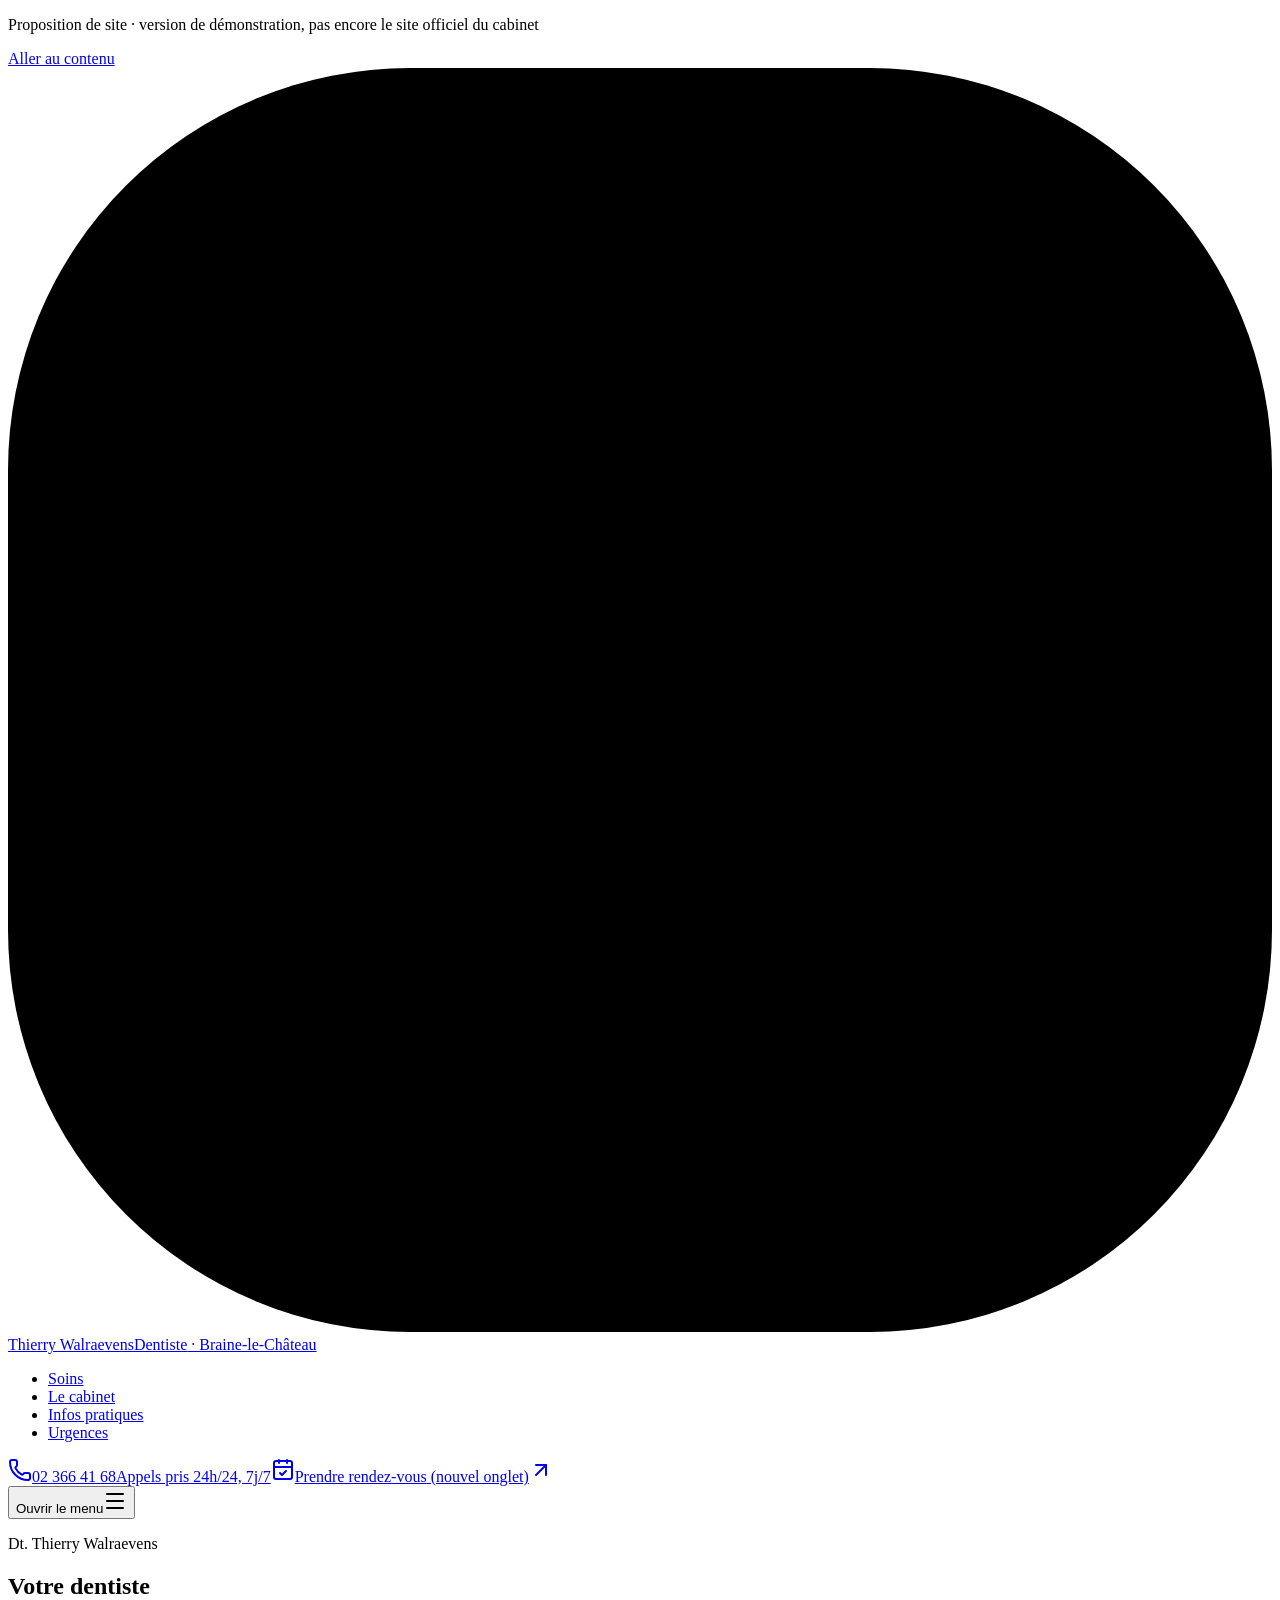
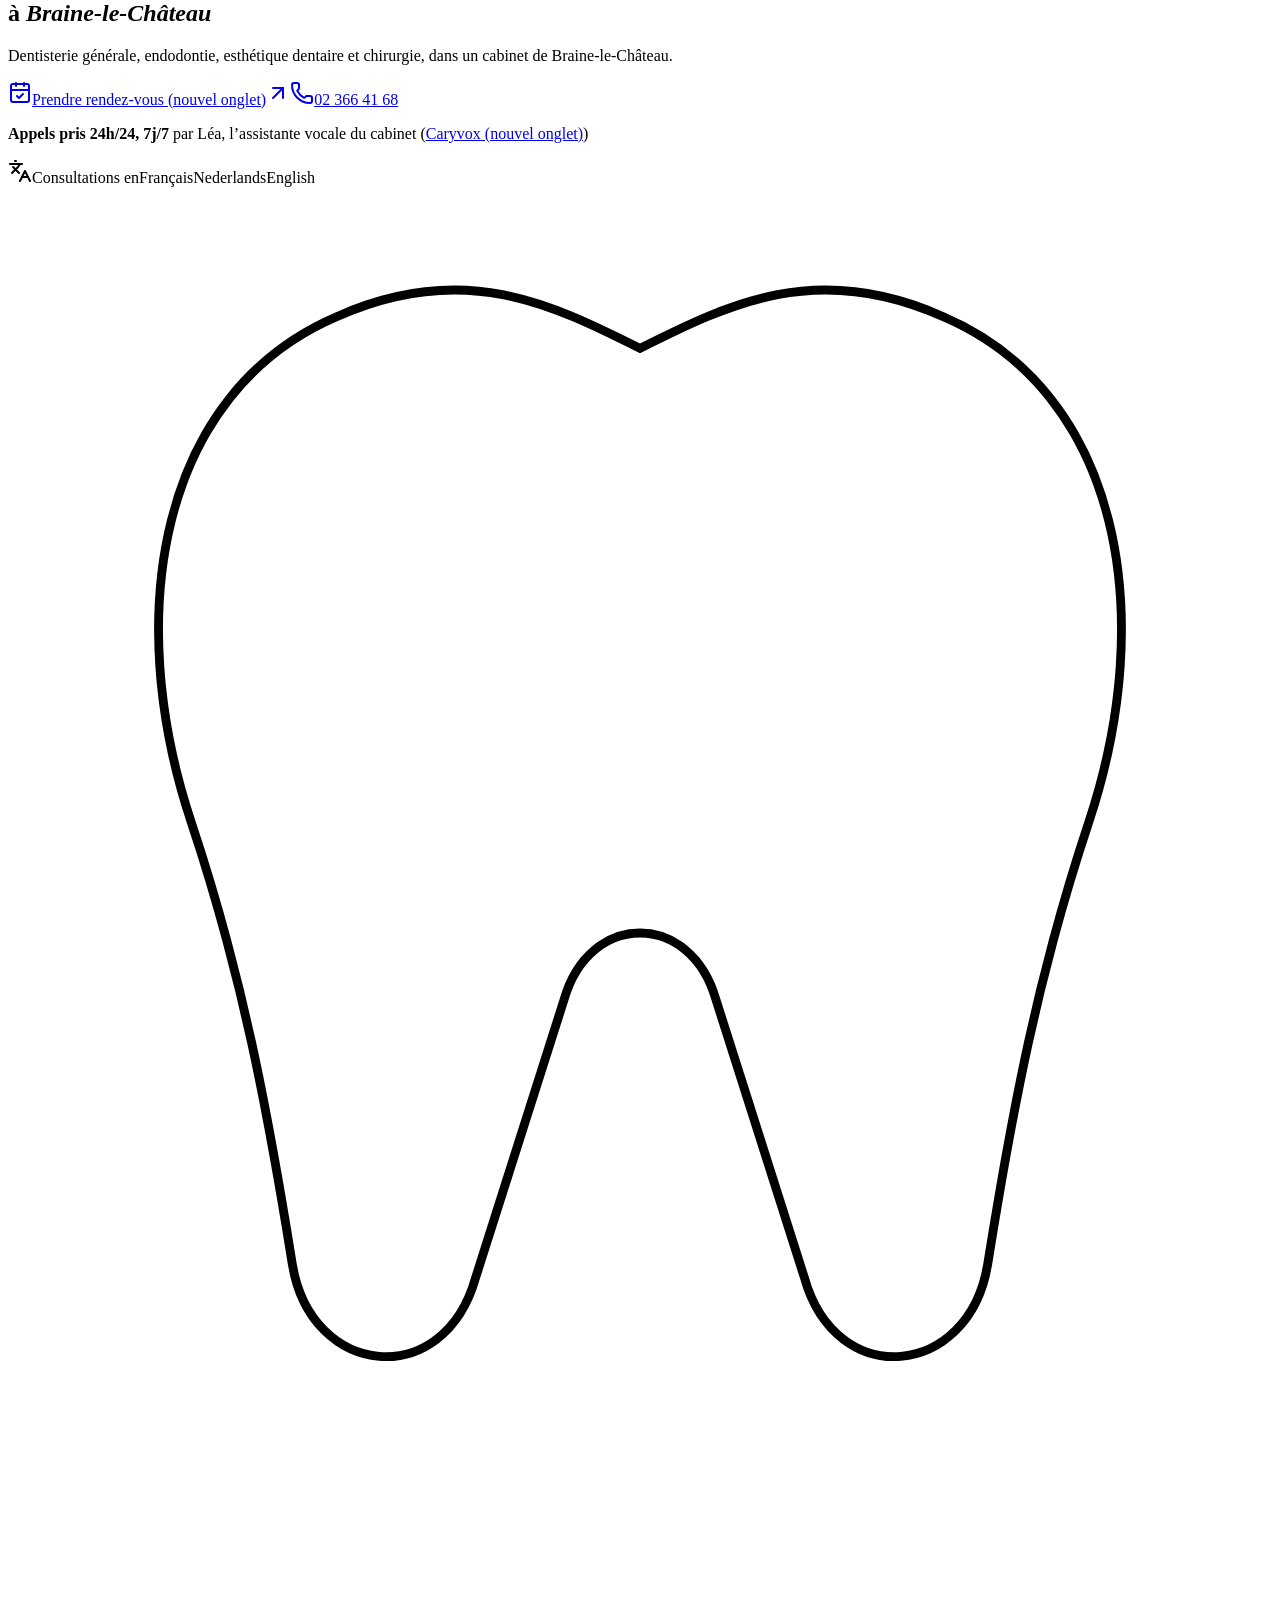
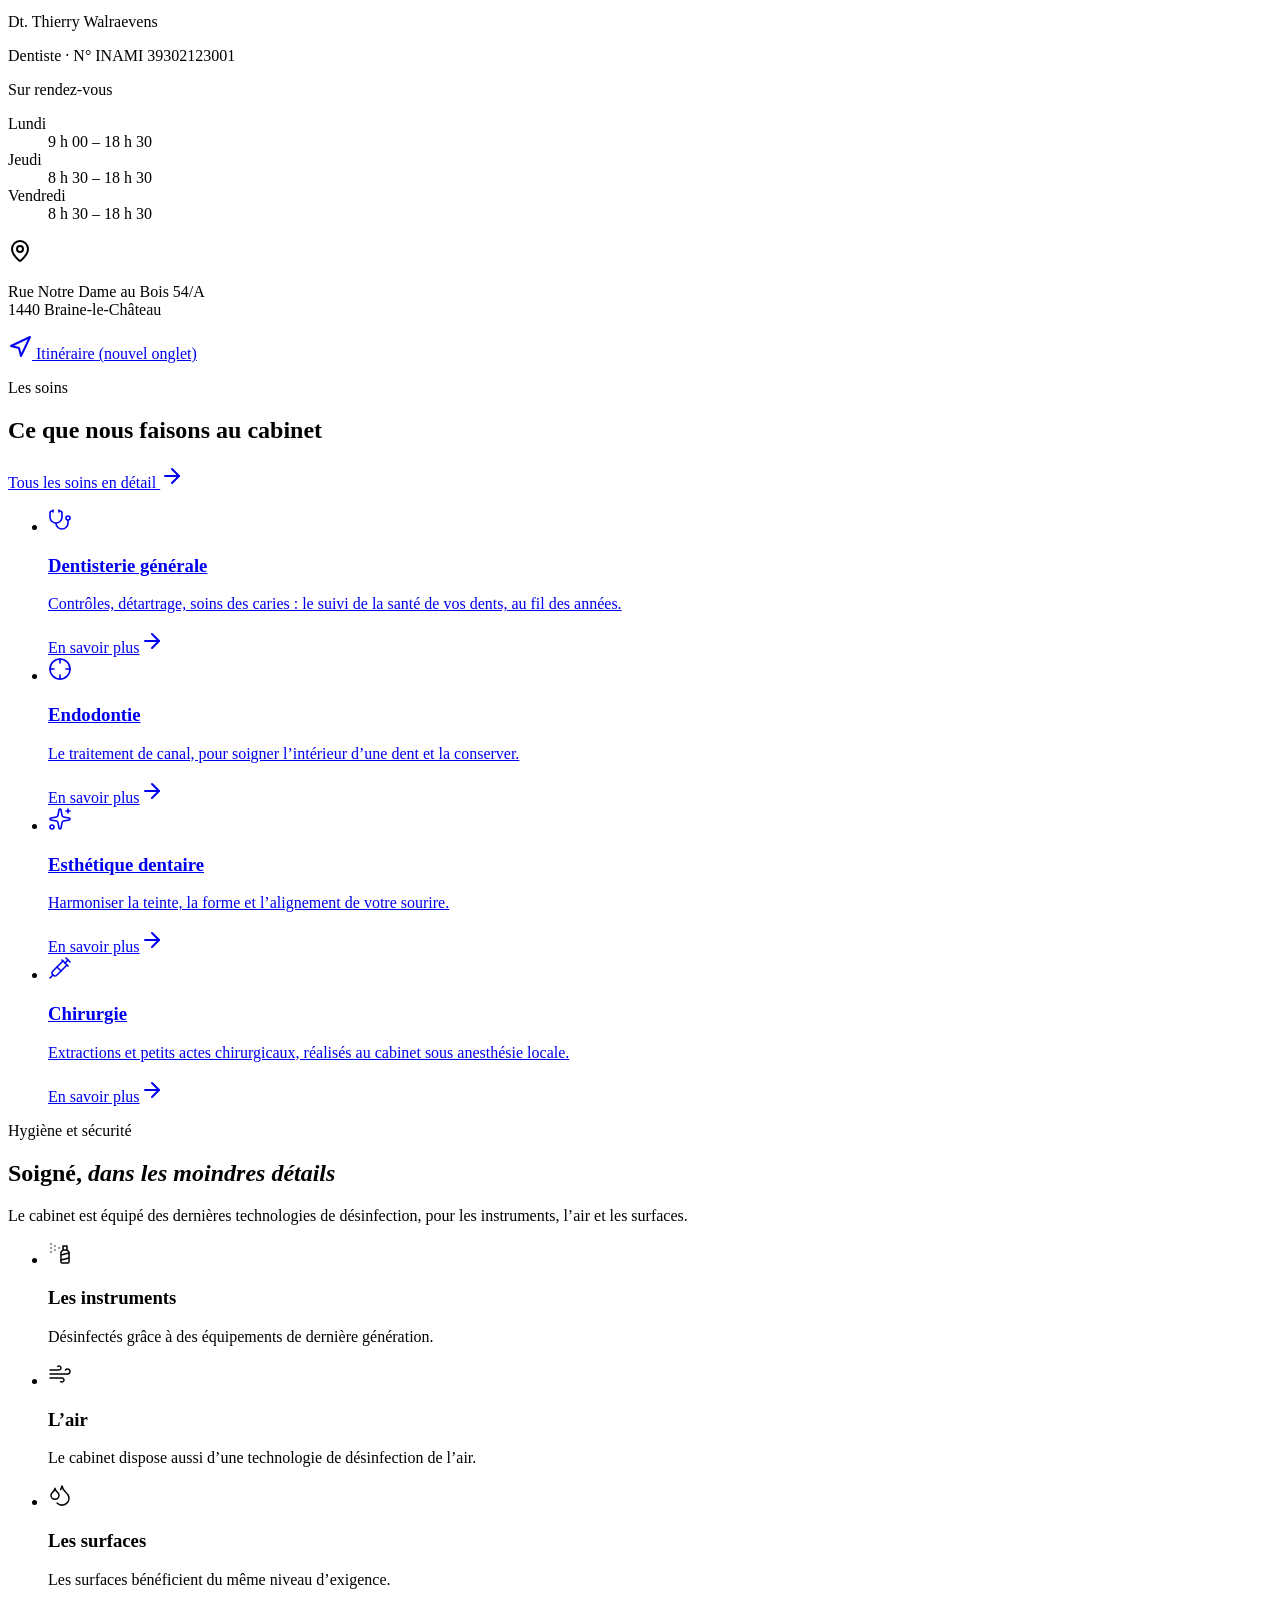
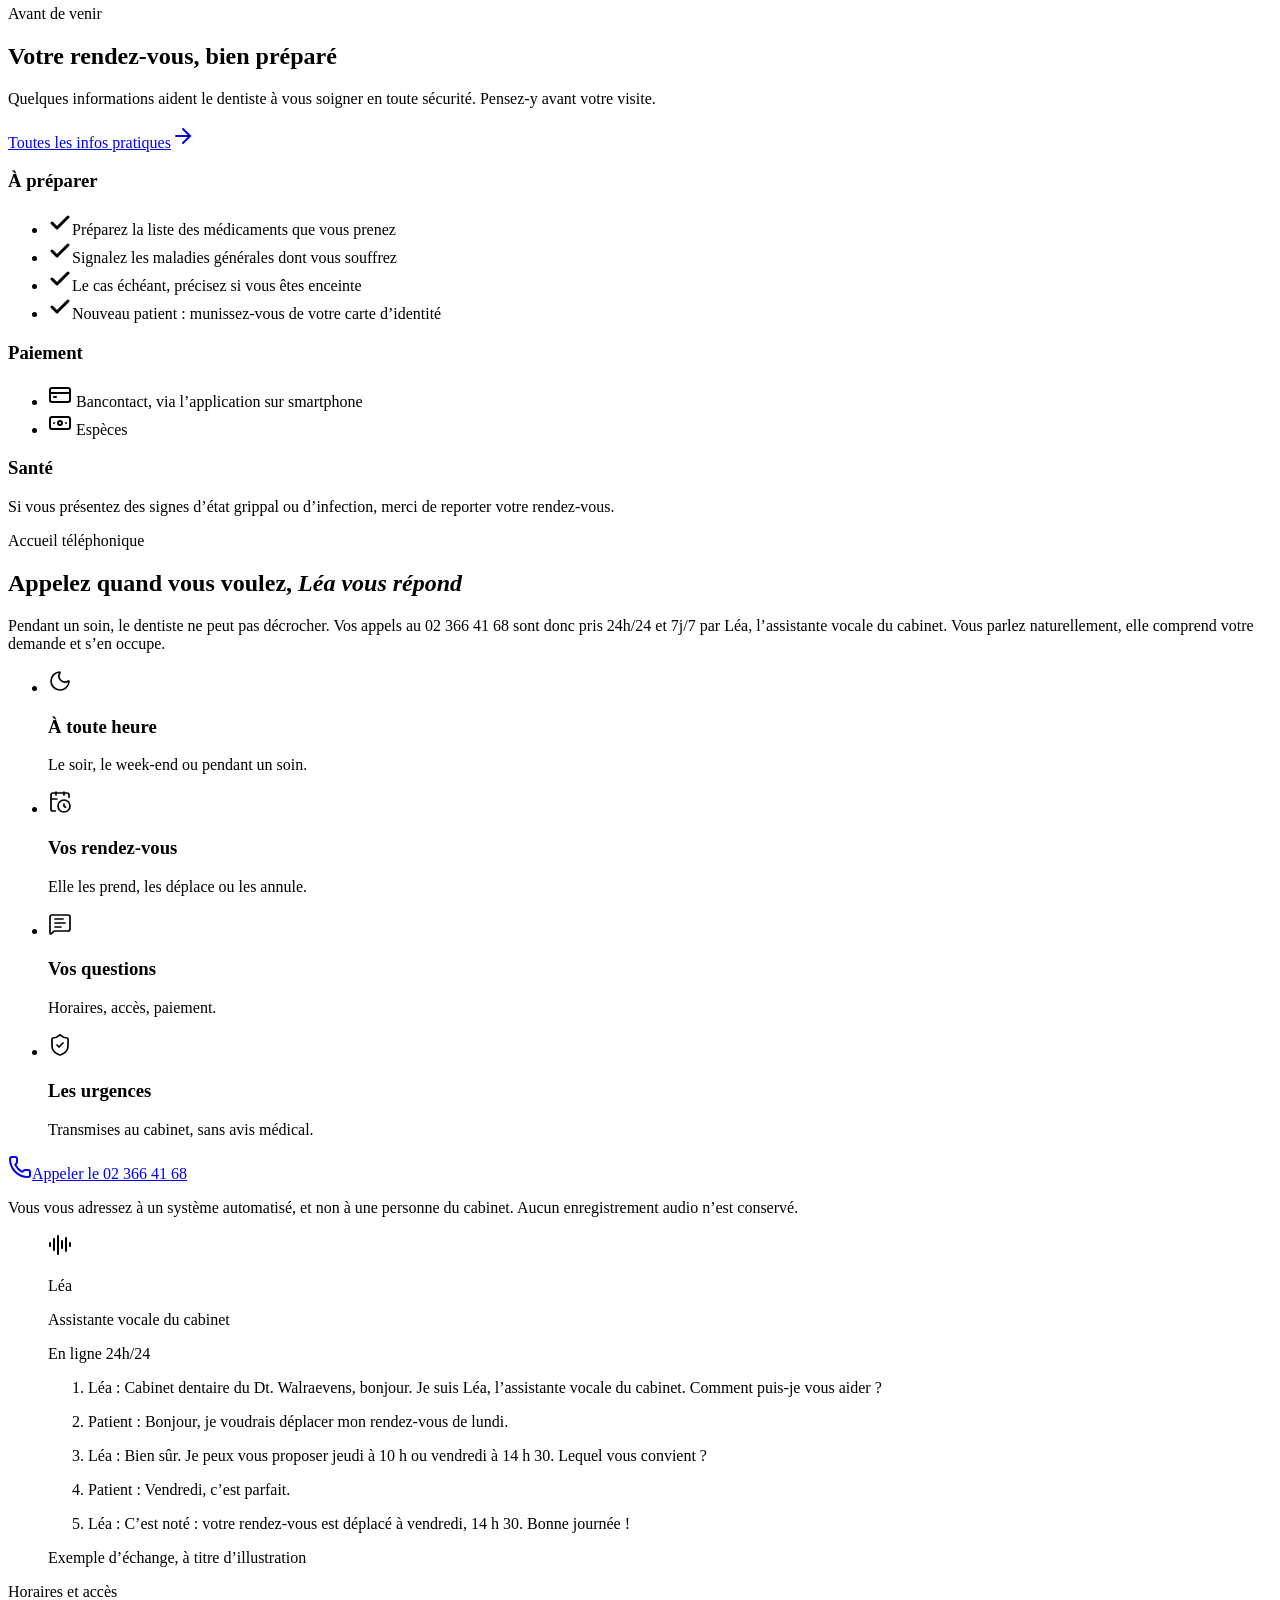
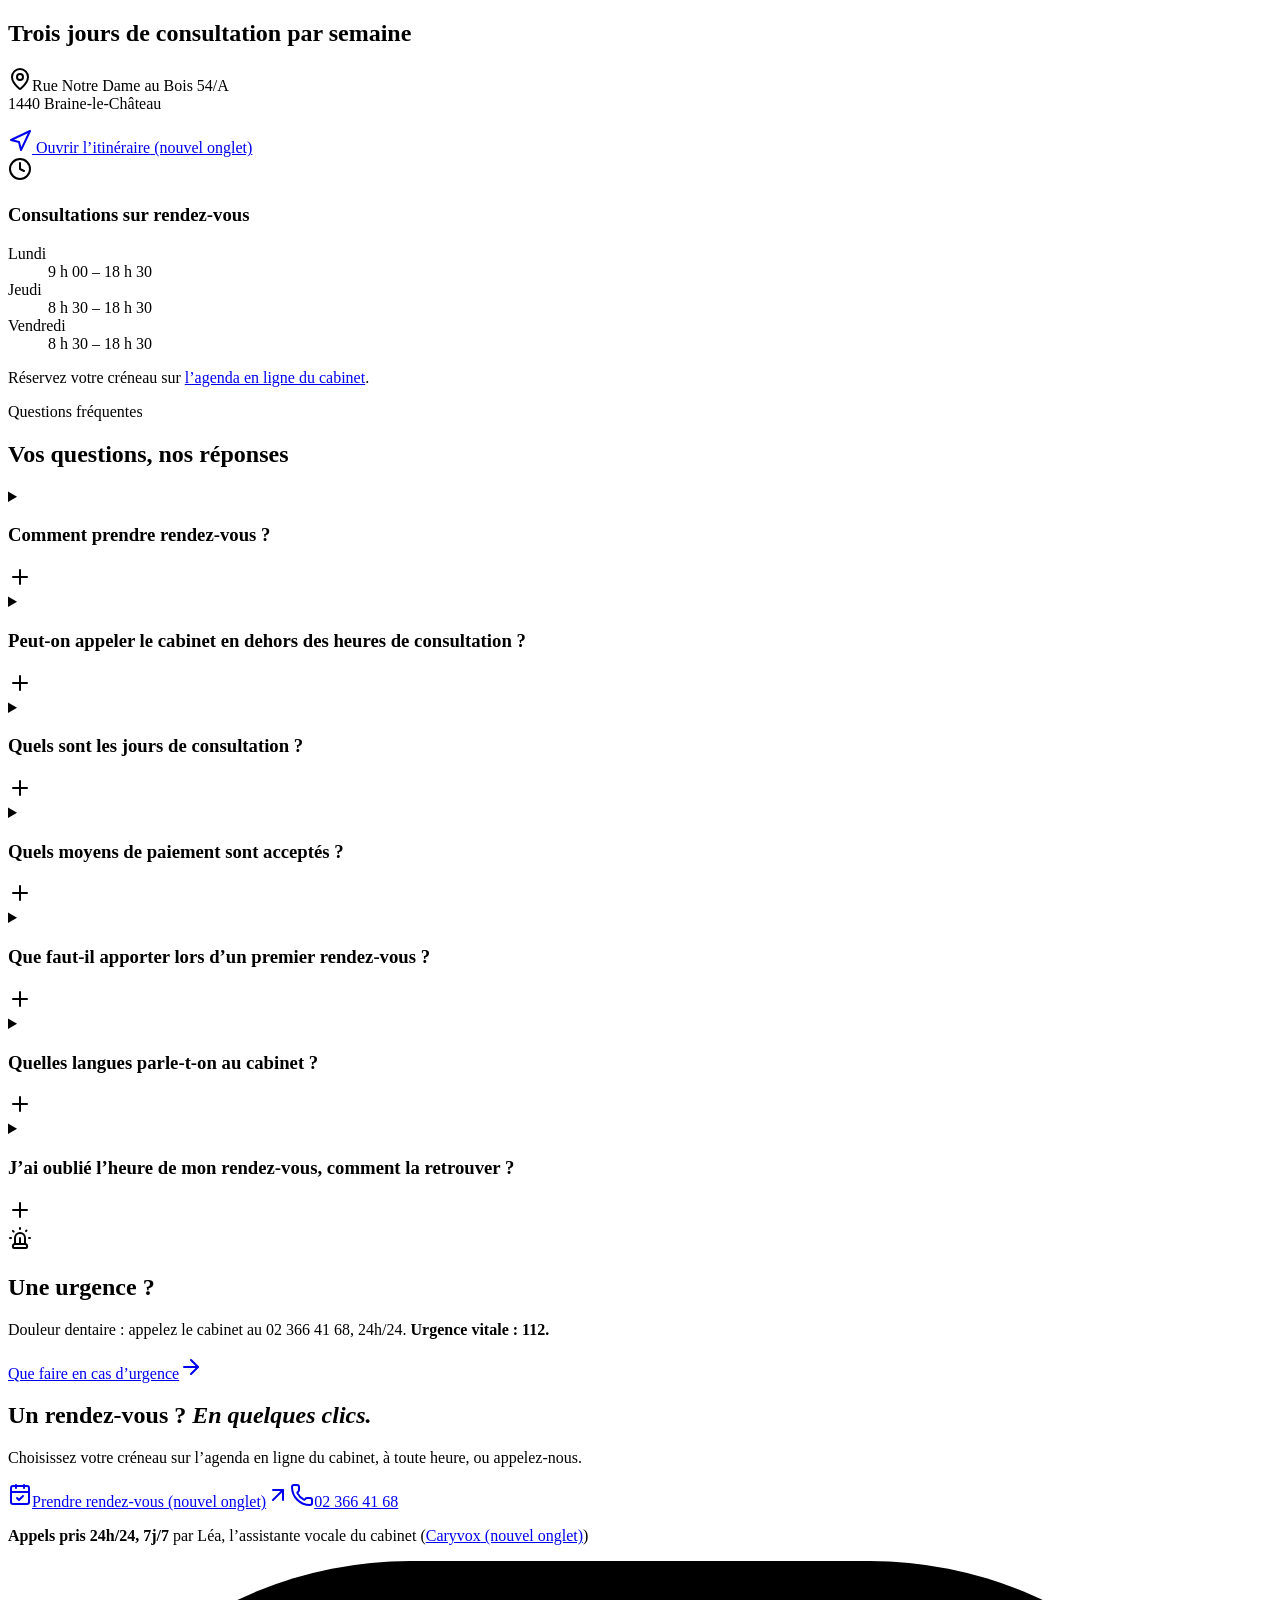
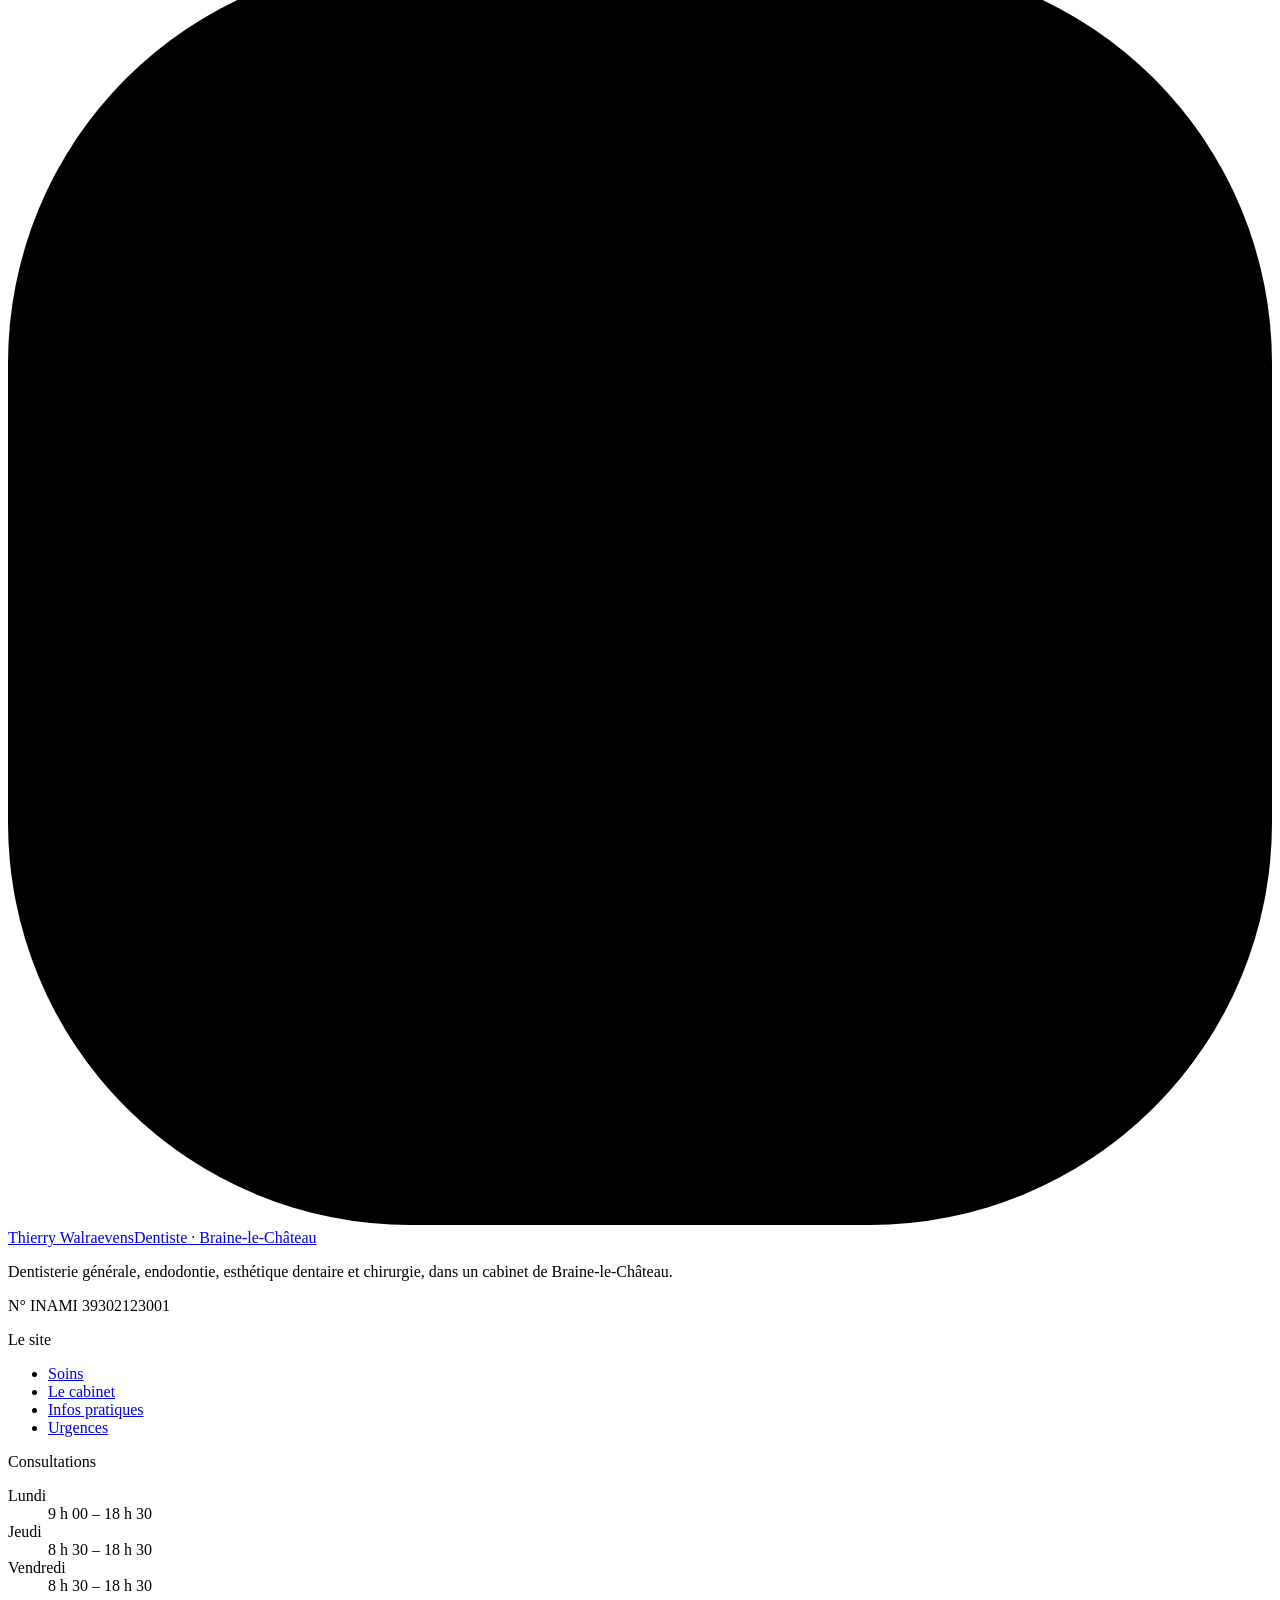
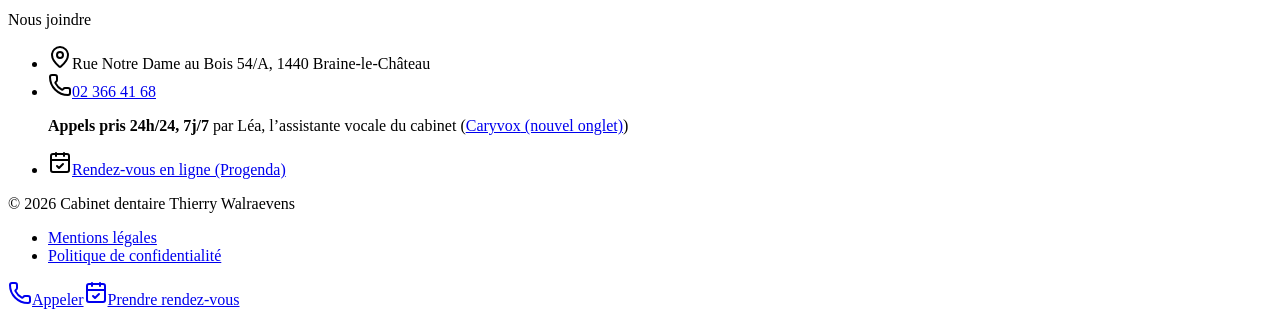
==== commit 7cd4eab8: "Accueil téléphonique : Léa, l'assistante vocale du cabinet, et exemple de conversation Co-Authored-B" ====
--- a/index.html
+++ b/index.html
@@ -1 +1 @@
-<!DOCTYPE html><!--QoHpWQJhINWLDyHt5T24a--><html lang="fr-BE" class="__variable_3b4149 __variable_a5dcdc"><head><meta charSet="utf-8"/><meta name="viewport" content="width=device-width, initial-scale=1"/><link rel="stylesheet" href="/dentiste-walraevens/_next/static/css/2fdde9901c540d8e.css" data-precedence="next"/><link rel="preload" as="script" fetchPriority="low" href="/dentiste-walraevens/_next/static/chunks/webpack-4b7eadf9d708b665.js"/><script src="/dentiste-walraevens/_next/static/chunks/4bd1b696-c023c6e3521b1417.js" async=""></script><script src="/dentiste-walraevens/_next/static/chunks/255-5cf0e35ae33d90c1.js" async=""></script><script src="/dentiste-walraevens/_next/static/chunks/main-app-78d97796293f4056.js" async=""></script><script src="/dentiste-walraevens/_next/static/chunks/690-0809685d439d04f0.js" async=""></script><script src="/dentiste-walraevens/_next/static/chunks/app/layout-92703d5945a531c9.js" async=""></script><script src="/dentiste-walraevens/_next/static/chunks/app/page-36de1363439b5743.js" async=""></script><meta name="theme-color" content="#fbfaf8"/><meta name="color-scheme" content="light"/><title>Dentiste à Braine-le-Château | Dt. Thierry Walraevens</title><meta name="description" content="Dt. Thierry Walraevens, dentiste à Braine-le-Château : dentisterie générale, endodontie, esthétique dentaire et chirurgie. Horaires, accès et prise de rendez-vous en ligne via Progenda."/><meta name="application-name" content="Cabinet dentaire Thierry Walraevens"/><meta name="robots" content="noindex, nofollow"/><link rel="canonical" href="https://titus5030.github.io/dentiste-walraevens/"/><meta name="format-detection" content="telephone=no"/><meta property="og:title" content="Dentiste à Braine-le-Château | Dt. Thierry Walraevens"/><meta property="og:description" content="Dt. Thierry Walraevens, dentiste à Braine-le-Château : dentisterie générale, endodontie, esthétique dentaire et chirurgie. Horaires, accès et prise de rendez-vous en ligne via Progenda."/><meta property="og:url" content="https://titus5030.github.io/dentiste-walraevens/"/><meta property="og:site_name" content="Cabinet dentaire Thierry Walraevens"/><meta property="og:locale" content="fr_BE"/><meta property="og:image:type" content="image/png"/><meta property="og:image:width" content="1200"/><meta property="og:image:height" content="630"/><meta property="og:image" content="https://titus5030.github.io/dentiste-walraevens/opengraph-image.png?8718f0c8caa14f47"/><meta property="og:type" content="website"/><meta name="twitter:card" content="summary_large_image"/><meta name="twitter:title" content="Dentiste à Braine-le-Château | Dt. Thierry Walraevens"/><meta name="twitter:description" content="Dt. Thierry Walraevens, dentiste à Braine-le-Château : dentisterie générale, endodontie, esthétique dentaire et chirurgie. Horaires, accès et prise de rendez-vous en ligne via Progenda."/><meta name="twitter:image:type" content="image/png"/><meta name="twitter:image:width" content="1200"/><meta name="twitter:image:height" content="630"/><meta name="twitter:image" content="https://titus5030.github.io/dentiste-walraevens/opengraph-image.png?8718f0c8caa14f47"/><link rel="icon" href="/dentiste-walraevens/icon.svg?d20a1e23008a509c" type="image/svg+xml" sizes="any"/><script src="/dentiste-walraevens/_next/static/chunks/polyfills-42372ed130431b0a.js" noModule=""></script></head><body><div hidden=""><!--$--><!--/$--></div><script type="application/ld+json">{"@context":"https://schema.org","@type":"Dentist","@id":"https://titus5030.github.io/dentiste-walraevens/#cabinet","name":"Cabinet dentaire Thierry Walraevens","description":"Dentisterie générale, endodontie, esthétique dentaire et chirurgie, dans un cabinet de Braine-le-Château.","url":"https://titus5030.github.io/dentiste-walraevens/","image":"https://titus5030.github.io/dentiste-walraevens/opengraph-image.png","telephone":"+32 2 366 41 68","address":{"@type":"PostalAddress","streetAddress":"Rue Notre Dame au Bois 54/A","postalCode":"1440","addressLocality":"Braine-le-Château","addressCountry":"BE"},"openingHoursSpecification":[{"@type":"OpeningHoursSpecification","dayOfWeek":"https://schema.org/Monday","opens":"09:00","closes":"18:30"},{"@type":"OpeningHoursSpecification","dayOfWeek":"https://schema.org/Thursday","opens":"08:30","closes":"18:30"},{"@type":"OpeningHoursSpecification","dayOfWeek":"https://schema.org/Friday","opens":"08:30","closes":"18:30"}],"knowsLanguage":["Français","Nederlands","English"],"availableService":[{"@type":"MedicalProcedure","name":"Dentisterie générale"},{"@type":"MedicalProcedure","name":"Endodontie"},{"@type":"MedicalProcedure","name":"Esthétique dentaire"},{"@type":"MedicalProcedure","name":"Chirurgie"}],"medicalSpecialty":["Dentistry","Endodontic"],"paymentAccepted":"Bancontact, Cash","currenciesAccepted":"EUR","contactPoint":{"@type":"ContactPoint","telephone":"+32 2 366 41 68","contactType":"reservations","availableLanguage":["Français","Nederlands","English"],"hoursAvailable":{"@type":"OpeningHoursSpecification","dayOfWeek":["Monday","Tuesday","Wednesday","Thursday","Friday","Saturday","Sunday"],"opens":"00:00","closes":"23:59"}},"potentialAction":{"@type":"ReserveAction","target":"https://progenda.be/calendars/walraevens-thierry-dentiste-braine-le-chateau?locale=fr","name":"Prendre rendez-vous en ligne"},"employee":{"@type":"Person","name":"Thierry Walraevens","jobTitle":"Dentiste","identifier":{"@type":"PropertyValue","propertyID":"INAMI","value":"39302123001"}}}</script><p class="bg-encre-profond px-4 py-2 text-center text-xs text-white/75">Proposition de site · version de démonstration, pas encore le site officiel du cabinet</p><header class="sticky top-0 z-40 transition-[background-color,border-color] duration-300 border-b border-transparent bg-papier"><a href="#contenu" class="sr-only z-50 rounded-full bg-encre px-4 py-2 text-white focus:not-sr-only focus:absolute focus:top-3 focus:left-3">Aller au contenu</a><div class="conteneur flex h-20 items-center justify-between gap-6"><a aria-label="Dentiste Thierry Walraevens, accueil" class="rounded-xl" href="/dentiste-walraevens/"><span class="flex items-center gap-3"><svg viewBox="0 0 44 44" aria-hidden="true" class="size-11 shrink-0"><rect width="44" height="44" rx="14" class="fill-encre"></rect><path d="M15.2 12.5c2.3-1 4.4-.2 6.8.6 2.4-.8 4.5-1.6 6.8-.6 3.2 1.4 3.9 5.4 2.7 9.2-.9 2.8-1.4 5.3-1.8 8-.3 2-2.7 2.3-3.3.3l-1.6-5.1c-.5-1.6-2.9-1.6-3.4 0l-1.6 5.1c-.6 2-3 1.7-3.3-.3-.4-2.7-.9-5.2-1.8-8-1.2-3.8-.5-7.8 2.5-9.2Z" fill="none" stroke-width="1.7" stroke-linejoin="round" class="stroke-white"></path><circle cx="31.5" cy="12.5" r="2.4" class="fill-corail"></circle></svg><span class="flex flex-col leading-none"><span class="font-serif text-[1.375rem] text-encre">Thierry Walraevens</span><span class="mt-1 text-[0.6875rem] font-semibold tracking-[0.18em] uppercase text-gris">Dentiste<span class="hidden sm:inline"> · Braine-le-Château</span></span></span></span></a><nav aria-label="Navigation principale" class="hidden lg:block"><ul class="flex items-center gap-1"><li><a class="relative rounded-full px-4 py-2 text-[0.9375rem] font-medium text-gris transition-colors hover:text-encre aria-[current=page]:text-encre" href="/dentiste-walraevens/soins/">Soins</a></li><li><a class="relative rounded-full px-4 py-2 text-[0.9375rem] font-medium text-gris transition-colors hover:text-encre aria-[current=page]:text-encre" href="/dentiste-walraevens/le-cabinet/">Le cabinet</a></li><li><a class="relative rounded-full px-4 py-2 text-[0.9375rem] font-medium text-gris transition-colors hover:text-encre aria-[current=page]:text-encre" href="/dentiste-walraevens/infos-pratiques/">Infos pratiques</a></li><li><a class="relative rounded-full px-4 py-2 text-[0.9375rem] font-medium text-gris transition-colors hover:text-encre aria-[current=page]:text-encre" href="/dentiste-walraevens/urgences/">Urgences</a></li></ul></nav><div class="hidden items-center gap-2 lg:flex"><a href="tel:+3223664168" class="flex min-h-11 items-center gap-2.5 rounded-full px-3 text-encre transition-colors hover:text-corail-fonce"><svg xmlns="http://www.w3.org/2000/svg" width="24" height="24" viewBox="0 0 24 24" fill="none" stroke="currentColor" stroke-width="2" stroke-linecap="round" stroke-linejoin="round" class="lucide lucide-phone size-4 text-corail-fonce" aria-hidden="true"><path d="M13.832 16.568a1 1 0 0 0 1.213-.303l.355-.465A2 2 0 0 1 17 15h3a2 2 0 0 1 2 2v3a2 2 0 0 1-2 2A18 18 0 0 1 2 4a2 2 0 0 1 2-2h3a2 2 0 0 1 2 2v3a2 2 0 0 1-.8 1.6l-.468.351a1 1 0 0 0-.292 1.233 14 14 0 0 0 6.392 6.384"></path></svg><span class="flex flex-col leading-tight"><span class="text-[0.9375rem] font-semibold">02 366 41 68</span><span class="text-xs text-gris">Appels pris 24h/24, 7j/7</span></span></a><a href="https://progenda.be/calendars/walraevens-thierry-dentiste-braine-le-chateau?locale=fr" class="group inline-flex min-h-12 cursor-pointer items-center justify-center gap-2.5 rounded-full px-6 py-3 text-[0.9375rem] font-semibold leading-none transition-[background-color,color,box-shadow,transform] duration-200 ease-doux active:translate-y-px bg-encre text-white hover:bg-encre-douce shadow-[0_10px_24px_-10px_rgb(31_42_68/0.55)] !min-h-11 !px-5" target="_blank" rel="noopener"><svg xmlns="http://www.w3.org/2000/svg" width="24" height="24" viewBox="0 0 24 24" fill="none" stroke="currentColor" stroke-width="2" stroke-linecap="round" stroke-linejoin="round" class="lucide lucide-calendar-check size-4" aria-hidden="true"><path d="M8 2v3"></path><path d="M16 2v3"></path><rect x="3" y="3" width="18" height="18" rx="2"></rect><path d="M3 9h18"></path><path d="m9 15 2 2 4-4"></path></svg>Prendre rendez-vous<span class="sr-only"> (nouvel onglet)</span><svg xmlns="http://www.w3.org/2000/svg" width="24" height="24" viewBox="0 0 24 24" fill="none" stroke="currentColor" stroke-width="2" stroke-linecap="round" stroke-linejoin="round" class="lucide lucide-arrow-up-right size-4 transition-transform duration-200 group-hover:-translate-y-0.5 group-hover:translate-x-0.5" aria-hidden="true"><path d="M7 7h10v10"></path><path d="M7 17 17 7"></path></svg></a></div><button type="button" aria-expanded="false" aria-controls="menu-mobile" class="-mr-2 flex size-12 cursor-pointer items-center justify-center rounded-full text-encre transition-colors hover:bg-lin lg:hidden"><span class="sr-only">Ouvrir le menu</span><svg xmlns="http://www.w3.org/2000/svg" width="24" height="24" viewBox="0 0 24 24" fill="none" stroke="currentColor" stroke-width="2" stroke-linecap="round" stroke-linejoin="round" class="lucide lucide-menu size-6" aria-hidden="true"><path d="M4 5h16"></path><path d="M4 12h16"></path><path d="M4 19h16"></path></svg></button></div><div id="menu-mobile" hidden="" class="h-[calc(100dvh-5rem)] overflow-y-auto border-t border-filet bg-papier lg:hidden"><nav aria-label="Navigation mobile" class="conteneur flex flex-col py-6"><ul class="divide-y divide-filet"><li><a aria-current="page" class="flex min-h-14 items-center font-serif text-[1.75rem] text-encre aria-[current=page]:text-corail-fonce" href="/dentiste-walraevens/">Accueil</a></li><li><a class="flex min-h-14 items-center font-serif text-[1.75rem] text-encre aria-[current=page]:text-corail-fonce" href="/dentiste-walraevens/soins/">Soins</a></li><li><a class="flex min-h-14 items-center font-serif text-[1.75rem] text-encre aria-[current=page]:text-corail-fonce" href="/dentiste-walraevens/le-cabinet/">Le cabinet</a></li><li><a class="flex min-h-14 items-center font-serif text-[1.75rem] text-encre aria-[current=page]:text-corail-fonce" href="/dentiste-walraevens/infos-pratiques/">Infos pratiques</a></li><li><a class="flex min-h-14 items-center font-serif text-[1.75rem] text-encre aria-[current=page]:text-corail-fonce" href="/dentiste-walraevens/urgences/">Urgences</a></li></ul><div class="mt-8 grid gap-3"><a href="https://progenda.be/calendars/walraevens-thierry-dentiste-braine-le-chateau?locale=fr" class="group inline-flex min-h-12 cursor-pointer items-center justify-center gap-2.5 rounded-full px-6 py-3 text-[0.9375rem] font-semibold leading-none transition-[background-color,color,box-shadow,transform] duration-200 ease-doux active:translate-y-px bg-corail text-encre-profond hover:bg-[#ef8672] shadow-[0_10px_24px_-10px_rgb(232_112_90/0.7)] " target="_blank" rel="noopener"><svg xmlns="http://www.w3.org/2000/svg" width="24" height="24" viewBox="0 0 24 24" fill="none" stroke="currentColor" stroke-width="2" stroke-linecap="round" stroke-linejoin="round" class="lucide lucide-calendar-check size-4" aria-hidden="true"><path d="M8 2v3"></path><path d="M16 2v3"></path><rect x="3" y="3" width="18" height="18" rx="2"></rect><path d="M3 9h18"></path><path d="m9 15 2 2 4-4"></path></svg>Prendre rendez-vous<span class="sr-only"> (nouvel onglet)</span><svg xmlns="http://www.w3.org/2000/svg" width="24" height="24" viewBox="0 0 24 24" fill="none" stroke="currentColor" stroke-width="2" stroke-linecap="round" stroke-linejoin="round" class="lucide lucide-arrow-up-right size-4 transition-transform duration-200 group-hover:-translate-y-0.5 group-hover:translate-x-0.5" aria-hidden="true"><path d="M7 7h10v10"></path><path d="M7 17 17 7"></path></svg></a><a href="tel:+3223664168" class="group inline-flex min-h-12 cursor-pointer items-center justify-center gap-2.5 rounded-full px-6 py-3 text-[0.9375rem] font-semibold leading-none transition-[background-color,color,box-shadow,transform] duration-200 ease-doux active:translate-y-px bg-white text-encre ring-1 ring-filet hover:ring-encre/30 "><svg xmlns="http://www.w3.org/2000/svg" width="24" height="24" viewBox="0 0 24 24" fill="none" stroke="currentColor" stroke-width="2" stroke-linecap="round" stroke-linejoin="round" class="lucide lucide-phone size-4" aria-hidden="true"><path d="M13.832 16.568a1 1 0 0 0 1.213-.303l.355-.465A2 2 0 0 1 17 15h3a2 2 0 0 1 2 2v3a2 2 0 0 1-2 2A18 18 0 0 1 2 4a2 2 0 0 1 2-2h3a2 2 0 0 1 2 2v3a2 2 0 0 1-.8 1.6l-.468.351a1 1 0 0 0-.292 1.233 14 14 0 0 0 6.392 6.384"></path></svg>02 366 41 68</a><p class="flex items-start gap-2 text-sm leading-snug text-gris mt-1 justify-center text-center"><span aria-hidden="true" class="relative mt-1.5 flex size-2 shrink-0"><span class="absolute inline-flex h-full w-full rounded-full bg-corail/60 motion-safe:animate-ping"></span><span class="relative inline-flex size-2 rounded-full bg-corail"></span></span><span><strong class="font-semibold text-encre">Appels pris 24h/24, 7j/7</strong>, par<!-- --> <!-- -->l’assistante vocale de <a href="https://caryvox.ai" target="_blank" rel="noopener" class="font-semibold underline decoration-2 underline-offset-4 text-encre decoration-corail/50 hover:decoration-corail">Caryvox<span class="sr-only"> (nouvel onglet)</span></a></span></p></div></nav></div></header><main id="contenu" tabindex="-1" class="outline-none"><script type="application/ld+json">{"@context":"https://schema.org","@type":"FAQPage","mainEntity":[{"@type":"Question","name":"Comment prendre rendez-vous ?","acceptedAnswer":{"@type":"Answer","text":"Le rendez-vous se prend en ligne, à toute heure, sur l’agenda Progenda du cabinet, ou par téléphone au 02 366 41 68."}},{"@type":"Question","name":"Peut-on appeler le cabinet en dehors des heures de consultation ?","acceptedAnswer":{"@type":"Answer","text":"Oui. Les appels sont pris 24h/24 et 7j/7 par l’assistante vocale de Caryvox. Elle répond à vos questions pratiques, peut prendre, déplacer ou annuler votre rendez-vous, et transmet au cabinet les situations urgentes."}},{"@type":"Question","name":"Quels sont les jours de consultation ?","acceptedAnswer":{"@type":"Answer","text":"Le cabinet consulte le lundi de 9 h à 18 h 30, ainsi que le jeudi et le vendredi de 8 h 30 à 18 h 30."}},{"@type":"Question","name":"Quels moyens de paiement sont acceptés ?","acceptedAnswer":{"@type":"Answer","text":"Le paiement se fait par Bancontact, via l’application sur smartphone, ou en espèces."}},{"@type":"Question","name":"Que faut-il apporter lors d’un premier rendez-vous ?","acceptedAnswer":{"@type":"Answer","text":"Votre carte d’identité, la liste des médicaments que vous prenez, et les informations sur vos éventuelles maladies générales ou une grossesse."}},{"@type":"Question","name":"Quelles langues parle-t-on au cabinet ?","acceptedAnswer":{"@type":"Answer","text":"Les consultations se déroulent en français, en néerlandais ou en anglais."}},{"@type":"Question","name":"J’ai oublié l’heure de mon rendez-vous, comment la retrouver ?","acceptedAnswer":{"@type":"Answer","text":"Sur l’agenda Progenda du cabinet, la fonction « J’ai oublié mon rendez-vous » vous envoie la liste de vos rendez-vous par email. Vous pouvez aussi l’utiliser pour annuler."}}]}</script><section class="relative isolate overflow-hidden"><div aria-hidden="true" class="absolute -top-56 -right-40 -z-10 size-[46rem] rounded-full bg-[radial-gradient(circle,rgb(242_215_201/0.85),transparent_62%)]"></div><div class="conteneur grid items-center gap-14 pt-10 pb-20 sm:pt-16 lg:grid-cols-12 lg:gap-10 lg:pt-20 lg:pb-28"><div class="lg:col-span-7"><p class="surtitre">Dt. Thierry Walraevens</p><h1 class="mt-5 text-[2.625rem] leading-[0.98] sm:text-7xl xl:text-[5.75rem]">Votre dentiste<br/>à <em class="whitespace-nowrap text-corail-fonce">Braine-le-Château</em></h1><p class="mt-7 max-w-xl text-lg text-gris sm:text-xl">Dentisterie générale, endodontie, esthétique dentaire et chirurgie, dans un cabinet de Braine-le-Château.</p><div class="mt-10 flex flex-col gap-3 sm:flex-row"><a href="https://progenda.be/calendars/walraevens-thierry-dentiste-braine-le-chateau?locale=fr" class="group inline-flex min-h-12 cursor-pointer items-center justify-center gap-2.5 rounded-full px-6 py-3 text-[0.9375rem] font-semibold leading-none transition-[background-color,color,box-shadow,transform] duration-200 ease-doux active:translate-y-px bg-corail text-encre-profond hover:bg-[#ef8672] shadow-[0_10px_24px_-10px_rgb(232_112_90/0.7)] " target="_blank" rel="noopener"><svg xmlns="http://www.w3.org/2000/svg" width="24" height="24" viewBox="0 0 24 24" fill="none" stroke="currentColor" stroke-width="2" stroke-linecap="round" stroke-linejoin="round" class="lucide lucide-calendar-check size-4" aria-hidden="true"><path d="M8 2v3"></path><path d="M16 2v3"></path><rect x="3" y="3" width="18" height="18" rx="2"></rect><path d="M3 9h18"></path><path d="m9 15 2 2 4-4"></path></svg>Prendre rendez-vous<span class="sr-only"> (nouvel onglet)</span><svg xmlns="http://www.w3.org/2000/svg" width="24" height="24" viewBox="0 0 24 24" fill="none" stroke="currentColor" stroke-width="2" stroke-linecap="round" stroke-linejoin="round" class="lucide lucide-arrow-up-right size-4 transition-transform duration-200 group-hover:-translate-y-0.5 group-hover:translate-x-0.5" aria-hidden="true"><path d="M7 7h10v10"></path><path d="M7 17 17 7"></path></svg></a><a href="tel:+3223664168" class="group inline-flex min-h-12 cursor-pointer items-center justify-center gap-2.5 rounded-full px-6 py-3 text-[0.9375rem] font-semibold leading-none transition-[background-color,color,box-shadow,transform] duration-200 ease-doux active:translate-y-px bg-white text-encre ring-1 ring-filet hover:ring-encre/30 "><svg xmlns="http://www.w3.org/2000/svg" width="24" height="24" viewBox="0 0 24 24" fill="none" stroke="currentColor" stroke-width="2" stroke-linecap="round" stroke-linejoin="round" class="lucide lucide-phone size-4" aria-hidden="true"><path d="M13.832 16.568a1 1 0 0 0 1.213-.303l.355-.465A2 2 0 0 1 17 15h3a2 2 0 0 1 2 2v3a2 2 0 0 1-2 2A18 18 0 0 1 2 4a2 2 0 0 1 2-2h3a2 2 0 0 1 2 2v3a2 2 0 0 1-.8 1.6l-.468.351a1 1 0 0 0-.292 1.233 14 14 0 0 0 6.392 6.384"></path></svg>02 366 41 68</a></div><p class="flex items-start gap-2 text-sm leading-snug text-gris mt-5"><span aria-hidden="true" class="relative mt-1.5 flex size-2 shrink-0"><span class="absolute inline-flex h-full w-full rounded-full bg-corail/60 motion-safe:animate-ping"></span><span class="relative inline-flex size-2 rounded-full bg-corail"></span></span><span><strong class="font-semibold text-encre">Appels pris 24h/24, 7j/7</strong>, par<!-- --> <!-- -->l’assistante vocale de <a href="https://caryvox.ai" target="_blank" rel="noopener" class="font-semibold underline decoration-2 underline-offset-4 text-encre decoration-corail/50 hover:decoration-corail">Caryvox<span class="sr-only"> (nouvel onglet)</span></a></span></p><p class="mt-6 flex flex-wrap items-center gap-2 text-sm text-gris"><svg xmlns="http://www.w3.org/2000/svg" width="24" height="24" viewBox="0 0 24 24" fill="none" stroke="currentColor" stroke-width="2" stroke-linecap="round" stroke-linejoin="round" class="lucide lucide-languages size-4 text-corail-fonce" aria-hidden="true"><path d="m5 8 6 6"></path><path d="m4 14 6-6 2-3"></path><path d="M2 5h12"></path><path d="M7 2h1"></path><path d="m22 22-5-10-5 10"></path><path d="M14 18h6"></path></svg>Consultations en<span lang="fr" class="rounded-full border border-filet bg-white px-2.5 py-0.5 font-semibold text-encre">Français</span><span lang="nl" class="rounded-full border border-filet bg-white px-2.5 py-0.5 font-semibold text-encre">Nederlands</span><span lang="en" class="rounded-full border border-filet bg-white px-2.5 py-0.5 font-semibold text-encre">English</span></p></div><div class="relative lg:col-span-5"><svg viewBox="0 0 200 220" aria-hidden="true" class="absolute -top-16 -right-10 -z-10 hidden w-80 text-corail/30 lg:block"><path d="M52 18c20-9 34-2 48 5 14-7 28-14 48-5 28 12 34 47 23 80-8 24-12 45-16 70-3 18-24 20-29 2l-14-44c-4-14-20-14-24 0l-14 44c-5 18-26 16-29-2-4-25-8-46-16-70C18 65 24 30 52 18Z" fill="none" stroke-width="1.4" stroke="currentColor"></path></svg><div class="relative rounded-[var(--radius-grand)] bg-encre p-7 text-white shadow-flottant sm:p-9"><div class="flex items-start justify-between gap-4"><div><p class="font-serif text-[1.75rem] leading-tight text-white sm:text-3xl">Dt. Thierry Walraevens</p><p class="mt-1 text-sm text-white/60">Dentiste · N° INAMI <!-- -->39302123001</p></div><span class="shrink-0 whitespace-nowrap rounded-full bg-corail/15 px-3 py-1 text-xs font-semibold text-peche">Sur rendez-vous</span></div><dl class="mt-8 space-y-3 border-t border-white/10 pt-6"><div class="flex items-baseline justify-between gap-4"><dt class="text-white/70">Lundi</dt><dd class="font-semibold tabular-nums">9 h 00 – 18 h 30</dd></div><div class="flex items-baseline justify-between gap-4"><dt class="text-white/70">Jeudi</dt><dd class="font-semibold tabular-nums">8 h 30 – 18 h 30</dd></div><div class="flex items-baseline justify-between gap-4"><dt class="text-white/70">Vendredi</dt><dd class="font-semibold tabular-nums">8 h 30 – 18 h 30</dd></div></dl><div class="mt-6 flex items-start gap-3 border-t border-white/10 pt-6 text-white/80"><svg xmlns="http://www.w3.org/2000/svg" width="24" height="24" viewBox="0 0 24 24" fill="none" stroke="currentColor" stroke-width="2" stroke-linecap="round" stroke-linejoin="round" class="lucide lucide-map-pin mt-1 size-4 shrink-0 text-corail" aria-hidden="true"><path d="M20 10c0 4.993-5.539 10.193-7.399 11.799a1 1 0 0 1-1.202 0C9.539 20.193 4 14.993 4 10a8 8 0 0 1 16 0"></path><circle cx="12" cy="10" r="3"></circle></svg><p>Rue Notre Dame au Bois 54/A<br/>1440<!-- --> <!-- -->Braine-le-Château</p></div><a href="https://www.google.com/maps/search/?api=1&amp;query=Dentiste%20Thierry%20Walraevens%20Rue%20Notre%20Dame%20au%20Bois%2054%2FA%2C%201440%20Braine-le-Ch%C3%A2teau" target="_blank" rel="noopener" class="mt-6 inline-flex items-center gap-2 text-sm font-semibold text-peche underline decoration-peche/40 underline-offset-4 hover:decoration-peche"><svg xmlns="http://www.w3.org/2000/svg" width="24" height="24" viewBox="0 0 24 24" fill="none" stroke="currentColor" stroke-width="2" stroke-linecap="round" stroke-linejoin="round" class="lucide lucide-navigation size-4" aria-hidden="true"><polygon points="3 11 22 2 13 21 11 13 3 11"></polygon></svg> Itinéraire<span class="sr-only"> (nouvel onglet)</span></a></div></div></div></section><section aria-labelledby="titre-soins" class="border-t border-filet bg-white py-20 sm:py-28"><div class="conteneur"><div class="flex flex-col justify-between gap-8 lg:flex-row lg:items-end"><div class="max-w-2xl "><p class="surtitre ">Les soins</p><h2 id="titre-soins" class="mt-4 text-[2.375rem] leading-[1.05] sm:text-5xl ">Ce que nous faisons au cabinet</h2></div><a class="lien inline-flex shrink-0 items-center gap-2" href="/dentiste-walraevens/soins/">Tous les soins en détail <svg xmlns="http://www.w3.org/2000/svg" width="24" height="24" viewBox="0 0 24 24" fill="none" stroke="currentColor" stroke-width="2" stroke-linecap="round" stroke-linejoin="round" class="lucide lucide-arrow-right size-4" aria-hidden="true"><path d="M5 12h14"></path><path d="m12 5 7 7-7 7"></path></svg></a></div><ul class="mt-14 grid gap-5 sm:grid-cols-2 lg:grid-cols-4"><li class="apparition"><a class="group relative flex h-full flex-col rounded-[var(--radius-carte)] border border-filet bg-papier p-7 transition-[border-color,box-shadow,transform] duration-300 ease-doux hover:-translate-y-1 hover:border-corail/40 hover:shadow-flottant" href="/dentiste-walraevens/soins/#dentisterie-generale"><span class="flex size-12 items-center justify-center rounded-2xl bg-peche-pale text-corail-fonce transition-colors duration-300 group-hover:bg-corail group-hover:text-encre-profond"><svg xmlns="http://www.w3.org/2000/svg" width="24" height="24" viewBox="0 0 24 24" fill="none" stroke="currentColor" stroke-width="1.6" stroke-linecap="round" stroke-linejoin="round" class="lucide lucide-stethoscope size-6" aria-hidden="true"><path d="M11 2v2"></path><path d="M5 2v2"></path><path d="M5 3H4a2 2 0 0 0-2 2v4a6 6 0 0 0 12 0V5a2 2 0 0 0-2-2h-1"></path><path d="M8 15a6 6 0 0 0 12 0v-3"></path><circle cx="20" cy="10" r="2"></circle></svg></span><h3 class="mt-8 text-[1.875rem] leading-tight">Dentisterie générale</h3><p class="mt-3 text-[0.9375rem] text-gris">Contrôles, détartrage, soins des caries : le suivi de la santé de vos dents, au fil des années.</p><span class="mt-auto inline-flex items-center gap-2 pt-6 text-[0.9375rem] font-semibold text-encre">En savoir plus<svg xmlns="http://www.w3.org/2000/svg" width="24" height="24" viewBox="0 0 24 24" fill="none" stroke="currentColor" stroke-width="2" stroke-linecap="round" stroke-linejoin="round" class="lucide lucide-arrow-right size-4 transition-transform duration-200 group-hover:translate-x-1" aria-hidden="true"><path d="M5 12h14"></path><path d="m12 5 7 7-7 7"></path></svg></span></a></li><li class="apparition"><a class="group relative flex h-full flex-col rounded-[var(--radius-carte)] border border-filet bg-papier p-7 transition-[border-color,box-shadow,transform] duration-300 ease-doux hover:-translate-y-1 hover:border-corail/40 hover:shadow-flottant" href="/dentiste-walraevens/soins/#endodontie"><span class="flex size-12 items-center justify-center rounded-2xl bg-peche-pale text-corail-fonce transition-colors duration-300 group-hover:bg-corail group-hover:text-encre-profond"><svg xmlns="http://www.w3.org/2000/svg" width="24" height="24" viewBox="0 0 24 24" fill="none" stroke="currentColor" stroke-width="1.6" stroke-linecap="round" stroke-linejoin="round" class="lucide lucide-crosshair size-6" aria-hidden="true"><circle cx="12" cy="12" r="10"></circle><line x1="22" x2="18" y1="12" y2="12"></line><line x1="6" x2="2" y1="12" y2="12"></line><line x1="12" x2="12" y1="6" y2="2"></line><line x1="12" x2="12" y1="22" y2="18"></line></svg></span><h3 class="mt-8 text-[1.875rem] leading-tight">Endodontie</h3><p class="mt-3 text-[0.9375rem] text-gris">Le traitement de canal, pour soigner l’intérieur d’une dent et la conserver.</p><span class="mt-auto inline-flex items-center gap-2 pt-6 text-[0.9375rem] font-semibold text-encre">En savoir plus<svg xmlns="http://www.w3.org/2000/svg" width="24" height="24" viewBox="0 0 24 24" fill="none" stroke="currentColor" stroke-width="2" stroke-linecap="round" stroke-linejoin="round" class="lucide lucide-arrow-right size-4 transition-transform duration-200 group-hover:translate-x-1" aria-hidden="true"><path d="M5 12h14"></path><path d="m12 5 7 7-7 7"></path></svg></span></a></li><li class="apparition"><a class="group relative flex h-full flex-col rounded-[var(--radius-carte)] border border-filet bg-papier p-7 transition-[border-color,box-shadow,transform] duration-300 ease-doux hover:-translate-y-1 hover:border-corail/40 hover:shadow-flottant" href="/dentiste-walraevens/soins/#esthetique-dentaire"><span class="flex size-12 items-center justify-center rounded-2xl bg-peche-pale text-corail-fonce transition-colors duration-300 group-hover:bg-corail group-hover:text-encre-profond"><svg xmlns="http://www.w3.org/2000/svg" width="24" height="24" viewBox="0 0 24 24" fill="none" stroke="currentColor" stroke-width="1.6" stroke-linecap="round" stroke-linejoin="round" class="lucide lucide-sparkles lucide-stars size-6" aria-hidden="true"><path d="M11.017 2.814a1 1 0 0 1 1.966 0l1.051 5.558a2 2 0 0 0 1.594 1.594l5.558 1.051a1 1 0 0 1 0 1.966l-5.558 1.051a2 2 0 0 0-1.594 1.594l-1.051 5.558a1 1 0 0 1-1.966 0l-1.051-5.558a2 2 0 0 0-1.594-1.594l-5.558-1.051a1 1 0 0 1 0-1.966l5.558-1.051a2 2 0 0 0 1.594-1.594z"></path><path d="M20 2v4"></path><path d="M22 4h-4"></path><circle cx="4" cy="20" r="2"></circle></svg></span><h3 class="mt-8 text-[1.875rem] leading-tight">Esthétique dentaire</h3><p class="mt-3 text-[0.9375rem] text-gris">Harmoniser la teinte, la forme et l’alignement de votre sourire.</p><span class="mt-auto inline-flex items-center gap-2 pt-6 text-[0.9375rem] font-semibold text-encre">En savoir plus<svg xmlns="http://www.w3.org/2000/svg" width="24" height="24" viewBox="0 0 24 24" fill="none" stroke="currentColor" stroke-width="2" stroke-linecap="round" stroke-linejoin="round" class="lucide lucide-arrow-right size-4 transition-transform duration-200 group-hover:translate-x-1" aria-hidden="true"><path d="M5 12h14"></path><path d="m12 5 7 7-7 7"></path></svg></span></a></li><li class="apparition"><a class="group relative flex h-full flex-col rounded-[var(--radius-carte)] border border-filet bg-papier p-7 transition-[border-color,box-shadow,transform] duration-300 ease-doux hover:-translate-y-1 hover:border-corail/40 hover:shadow-flottant" href="/dentiste-walraevens/soins/#chirurgie"><span class="flex size-12 items-center justify-center rounded-2xl bg-peche-pale text-corail-fonce transition-colors duration-300 group-hover:bg-corail group-hover:text-encre-profond"><svg xmlns="http://www.w3.org/2000/svg" width="24" height="24" viewBox="0 0 24 24" fill="none" stroke="currentColor" stroke-width="1.6" stroke-linecap="round" stroke-linejoin="round" class="lucide lucide-syringe size-6" aria-hidden="true"><path d="m18 2 4 4"></path><path d="m17 7 3-3"></path><path d="M19 9 8.7 19.3c-1 1-2.5 1-3.4 0l-.6-.6c-1-1-1-2.5 0-3.4L15 5"></path><path d="m9 11 4 4"></path><path d="m5 19-3 3"></path><path d="m14 4 6 6"></path></svg></span><h3 class="mt-8 text-[1.875rem] leading-tight">Chirurgie</h3><p class="mt-3 text-[0.9375rem] text-gris">Extractions et petits actes chirurgicaux, réalisés au cabinet sous anesthésie locale.</p><span class="mt-auto inline-flex items-center gap-2 pt-6 text-[0.9375rem] font-semibold text-encre">En savoir plus<svg xmlns="http://www.w3.org/2000/svg" width="24" height="24" viewBox="0 0 24 24" fill="none" stroke="currentColor" stroke-width="2" stroke-linecap="round" stroke-linejoin="round" class="lucide lucide-arrow-right size-4 transition-transform duration-200 group-hover:translate-x-1" aria-hidden="true"><path d="M5 12h14"></path><path d="m12 5 7 7-7 7"></path></svg></span></a></li></ul></div></section><section aria-labelledby="titre-hygiene" class="relative isolate overflow-hidden bg-encre py-20 text-white sm:py-28"><div aria-hidden="true" class="absolute -bottom-40 -left-40 -z-10 size-[36rem] rounded-full bg-[radial-gradient(circle,rgb(232_112_90/0.25),transparent_65%)]"></div><div class="conteneur grid gap-14 lg:grid-cols-12 lg:items-center"><div class="lg:col-span-5"><div class="max-w-2xl "><p class="surtitre !text-peche">Hygiène et sécurité</p><h2 id="titre-hygiene" class="mt-4 text-[2.375rem] leading-[1.05] sm:text-5xl !text-white">Soigné, <em class="text-peche">dans les moindres détails</em></h2><p class="mt-5 text-lg text-white/70">Le cabinet est équipé des dernières technologies de désinfection, pour les instruments, l’air et les surfaces.</p></div></div><ul class="grid gap-5 sm:grid-cols-3 lg:col-span-7"><li class="apparition rounded-[var(--radius-carte)] bg-white/[0.04] p-7 ring-1 ring-white/10"><svg xmlns="http://www.w3.org/2000/svg" width="24" height="24" viewBox="0 0 24 24" fill="none" stroke="currentColor" stroke-width="1.5" stroke-linecap="round" stroke-linejoin="round" class="lucide lucide-spray-can size-7 text-corail" aria-hidden="true"><path d="M3 3h.01"></path><path d="M7 5h.01"></path><path d="M11 7h.01"></path><path d="M3 7h.01"></path><path d="M7 9h.01"></path><path d="M3 11h.01"></path><rect width="4" height="4" x="15" y="5"></rect><path d="m19 9 2 2v10c0 .6-.4 1-1 1h-6c-.6 0-1-.4-1-1V11l2-2"></path><path d="m13 14 8-2"></path><path d="m13 19 8-2"></path></svg><h3 class="mt-6 text-2xl !text-white">Les instruments</h3><p class="mt-2 text-[0.9375rem] text-white/65">Désinfectés grâce à des équipements de dernière génération.</p></li><li class="apparition rounded-[var(--radius-carte)] bg-white/[0.04] p-7 ring-1 ring-white/10"><svg xmlns="http://www.w3.org/2000/svg" width="24" height="24" viewBox="0 0 24 24" fill="none" stroke="currentColor" stroke-width="1.5" stroke-linecap="round" stroke-linejoin="round" class="lucide lucide-wind size-7 text-corail" aria-hidden="true"><path d="M12.8 19.6A2 2 0 1 0 14 16H2"></path><path d="M17.5 8a2.5 2.5 0 1 1 2 4H2"></path><path d="M9.8 4.4A2 2 0 1 1 11 8H2"></path></svg><h3 class="mt-6 text-2xl !text-white">L’air</h3><p class="mt-2 text-[0.9375rem] text-white/65">Le cabinet dispose aussi d’une technologie de désinfection de l’air.</p></li><li class="apparition rounded-[var(--radius-carte)] bg-white/[0.04] p-7 ring-1 ring-white/10"><svg xmlns="http://www.w3.org/2000/svg" width="24" height="24" viewBox="0 0 24 24" fill="none" stroke="currentColor" stroke-width="1.5" stroke-linecap="round" stroke-linejoin="round" class="lucide lucide-droplets size-7 text-corail" aria-hidden="true"><path d="M7 16.3c2.2 0 4-1.83 4-4.05 0-1.16-.57-2.26-1.71-3.19S7.29 6.75 7 5.3c-.29 1.45-1.14 2.84-2.29 3.76S3 11.1 3 12.25c0 2.22 1.8 4.05 4 4.05z"></path><path d="M12.56 6.6A10.97 10.97 0 0 0 14 3.02c.5 2.5 2 4.9 4 6.5s3 3.5 3 5.5a6.98 6.98 0 0 1-11.91 4.97"></path></svg><h3 class="mt-6 text-2xl !text-white">Les surfaces</h3><p class="mt-2 text-[0.9375rem] text-white/65">Les surfaces bénéficient du même niveau d’exigence.</p></li></ul></div></section><section aria-labelledby="titre-visite" class="conteneur py-20 sm:py-28"><div class="grid gap-12 lg:grid-cols-12 lg:gap-16"><div class="lg:col-span-5"><div class="max-w-2xl "><p class="surtitre ">Avant de venir</p><h2 id="titre-visite" class="mt-4 text-[2.375rem] leading-[1.05] sm:text-5xl ">Votre rendez-vous, bien préparé</h2><p class="mt-5 text-lg text-gris">Quelques informations aident le dentiste à vous soigner en toute sécurité. Pensez-y avant votre visite.</p></div><div class="mt-8"><a class="group inline-flex min-h-12 cursor-pointer items-center justify-center gap-2.5 rounded-full px-6 py-3 text-[0.9375rem] font-semibold leading-none transition-[background-color,color,box-shadow,transform] duration-200 ease-doux active:translate-y-px bg-white text-encre ring-1 ring-filet hover:ring-encre/30 " href="/dentiste-walraevens/infos-pratiques/">Toutes les infos pratiques<svg xmlns="http://www.w3.org/2000/svg" width="24" height="24" viewBox="0 0 24 24" fill="none" stroke="currentColor" stroke-width="2" stroke-linecap="round" stroke-linejoin="round" class="lucide lucide-arrow-right size-4 transition-transform duration-200 group-hover:translate-x-1" aria-hidden="true"><path d="M5 12h14"></path><path d="m12 5 7 7-7 7"></path></svg></a></div></div><div class="grid gap-5 lg:col-span-7"><div class="carte p-7 sm:p-9"><h3 class="text-[1.75rem]">À préparer</h3><ul class="mt-5 space-y-3"><li class="flex gap-3 text-encre"><span class="mt-0.5 flex size-6 shrink-0 items-center justify-center rounded-full bg-peche-pale text-corail-fonce"><svg xmlns="http://www.w3.org/2000/svg" width="24" height="24" viewBox="0 0 24 24" fill="none" stroke="currentColor" stroke-width="3" stroke-linecap="round" stroke-linejoin="round" class="lucide lucide-check size-3.5" aria-hidden="true"><path d="M20 6 9 17l-5-5"></path></svg></span>Préparez la liste des médicaments que vous prenez</li><li class="flex gap-3 text-encre"><span class="mt-0.5 flex size-6 shrink-0 items-center justify-center rounded-full bg-peche-pale text-corail-fonce"><svg xmlns="http://www.w3.org/2000/svg" width="24" height="24" viewBox="0 0 24 24" fill="none" stroke="currentColor" stroke-width="3" stroke-linecap="round" stroke-linejoin="round" class="lucide lucide-check size-3.5" aria-hidden="true"><path d="M20 6 9 17l-5-5"></path></svg></span>Signalez les maladies générales dont vous souffrez</li><li class="flex gap-3 text-encre"><span class="mt-0.5 flex size-6 shrink-0 items-center justify-center rounded-full bg-peche-pale text-corail-fonce"><svg xmlns="http://www.w3.org/2000/svg" width="24" height="24" viewBox="0 0 24 24" fill="none" stroke="currentColor" stroke-width="3" stroke-linecap="round" stroke-linejoin="round" class="lucide lucide-check size-3.5" aria-hidden="true"><path d="M20 6 9 17l-5-5"></path></svg></span>Le cas échéant, précisez si vous êtes enceinte</li><li class="flex gap-3 text-encre"><span class="mt-0.5 flex size-6 shrink-0 items-center justify-center rounded-full bg-peche-pale text-corail-fonce"><svg xmlns="http://www.w3.org/2000/svg" width="24" height="24" viewBox="0 0 24 24" fill="none" stroke="currentColor" stroke-width="3" stroke-linecap="round" stroke-linejoin="round" class="lucide lucide-check size-3.5" aria-hidden="true"><path d="M20 6 9 17l-5-5"></path></svg></span>Nouveau patient : munissez-vous de votre carte d’identité</li></ul></div><div class="grid gap-5 sm:grid-cols-2"><div class="carte p-7"><h3 class="text-[1.5rem]">Paiement</h3><ul class="mt-4 space-y-3 text-[0.9375rem] text-gris"><li class="flex gap-3"><svg xmlns="http://www.w3.org/2000/svg" width="24" height="24" viewBox="0 0 24 24" fill="none" stroke="currentColor" stroke-width="2" stroke-linecap="round" stroke-linejoin="round" class="lucide lucide-credit-card mt-0.5 size-5 shrink-0 text-corail-fonce" aria-hidden="true"><rect width="20" height="14" x="2" y="5" rx="2"></rect><line x1="2" x2="22" y1="10" y2="10"></line><path d="M6 14h2"></path></svg> Bancontact, via l’application sur smartphone</li><li class="flex gap-3"><svg xmlns="http://www.w3.org/2000/svg" width="24" height="24" viewBox="0 0 24 24" fill="none" stroke="currentColor" stroke-width="2" stroke-linecap="round" stroke-linejoin="round" class="lucide lucide-banknote mt-0.5 size-5 shrink-0 text-corail-fonce" aria-hidden="true"><rect width="20" height="12" x="2" y="6" rx="2"></rect><circle cx="12" cy="12" r="2"></circle><path d="M6 12h.01M18 12h.01"></path></svg> Espèces</li></ul></div><div class="carte p-7"><h3 class="text-[1.5rem]">Santé</h3><p class="mt-4 text-[0.9375rem] text-gris">Si vous présentez des signes d’état grippal ou d’infection, merci de reporter votre rendez-vous.</p></div></div></div></div></section><section aria-labelledby="titre-accueil-tel" class="conteneur pb-20 sm:pb-28"><div class="relative isolate overflow-hidden rounded-[var(--radius-grand)] border border-filet bg-white p-7 shadow-doux sm:p-12"><div aria-hidden="true" class="absolute -top-32 -right-32 -z-10 size-[28rem] rounded-full bg-[radial-gradient(circle,rgb(242_215_201/0.8),transparent_65%)]"></div><div class="grid gap-12 lg:grid-cols-12 lg:items-center"><div class="lg:col-span-5"><span class="flex size-14 items-center justify-center rounded-2xl bg-encre text-corail"><svg xmlns="http://www.w3.org/2000/svg" width="24" height="24" viewBox="0 0 24 24" fill="none" stroke="currentColor" stroke-width="1.6" stroke-linecap="round" stroke-linejoin="round" class="lucide lucide-audio-lines size-7" aria-hidden="true"><path d="M2 10v3"></path><path d="M6 6v11"></path><path d="M10 3v18"></path><path d="M14 8v7"></path><path d="M18 5v13"></path><path d="M22 10v3"></path></svg></span><p class="surtitre mt-8">Accueil téléphonique</p><h2 id="titre-accueil-tel" class="mt-4 text-[2.375rem] leading-[1.05] sm:text-5xl">Appelez quand vous voulez, <em class="text-corail-fonce">on vous répond</em></h2><p class="mt-5 text-lg text-gris">Pendant un soin, le dentiste ne peut pas décrocher. Vos appels au <!-- -->02 366 41 68<!-- --> sont donc pris 24h/24 et 7j/7 par <!-- -->l’assistante vocale de <a href="https://caryvox.ai" target="_blank" rel="noopener" class="lien">Caryvox<span class="sr-only"> (nouvel onglet)</span></a>. Vous parlez naturellement, elle comprend votre demande et s’en occupe.</p><div class="mt-8"><a href="tel:+3223664168" class="group inline-flex min-h-12 cursor-pointer items-center justify-center gap-2.5 rounded-full px-6 py-3 text-[0.9375rem] font-semibold leading-none transition-[background-color,color,box-shadow,transform] duration-200 ease-doux active:translate-y-px bg-encre text-white hover:bg-encre-douce shadow-[0_10px_24px_-10px_rgb(31_42_68/0.55)] "><svg xmlns="http://www.w3.org/2000/svg" width="24" height="24" viewBox="0 0 24 24" fill="none" stroke="currentColor" stroke-width="2" stroke-linecap="round" stroke-linejoin="round" class="lucide lucide-phone size-4" aria-hidden="true"><path d="M13.832 16.568a1 1 0 0 0 1.213-.303l.355-.465A2 2 0 0 1 17 15h3a2 2 0 0 1 2 2v3a2 2 0 0 1-2 2A18 18 0 0 1 2 4a2 2 0 0 1 2-2h3a2 2 0 0 1 2 2v3a2 2 0 0 1-.8 1.6l-.468.351a1 1 0 0 0-.292 1.233 14 14 0 0 0 6.392 6.384"></path></svg>Appeler le <!-- -->02 366 41 68</a></div></div><div class="lg:col-span-7"><ul class="grid gap-4 sm:grid-cols-2"><li class="rounded-[var(--radius-carte)] border border-filet bg-papier p-6"><svg xmlns="http://www.w3.org/2000/svg" width="24" height="24" viewBox="0 0 24 24" fill="none" stroke="currentColor" stroke-width="1.6" stroke-linecap="round" stroke-linejoin="round" class="lucide lucide-moon size-6 text-corail-fonce" aria-hidden="true"><path d="M20.985 12.486a9 9 0 1 1-9.473-9.472c.405-.022.617.46.402.803a6 6 0 0 0 8.268 8.268c.344-.215.825-.004.803.401"></path></svg><h3 class="mt-4 text-[1.625rem] leading-tight">À toute heure</h3><p class="mt-2 text-[0.9375rem] text-gris">Le soir, le week-end ou pendant un soin : chaque appel reçoit une réponse.</p></li><li class="rounded-[var(--radius-carte)] border border-filet bg-papier p-6"><svg xmlns="http://www.w3.org/2000/svg" width="24" height="24" viewBox="0 0 24 24" fill="none" stroke="currentColor" stroke-width="1.6" stroke-linecap="round" stroke-linejoin="round" class="lucide lucide-calendar-clock size-6 text-corail-fonce" aria-hidden="true"><path d="M16 14v2.2l1.6 1"></path><path d="M16 2v3"></path><path d="M21 7.338V5a2 2 0 00-2-2H5a2 2 0 00-2 2v14a2 2 0 002 2h2.338"></path><path d="M3 9h5.859"></path><path d="M8 2v3"></path><circle cx="16" cy="16" r="6"></circle></svg><h3 class="mt-4 text-[1.625rem] leading-tight">Vos rendez-vous</h3><p class="mt-2 text-[0.9375rem] text-gris">Elle prend un rendez-vous, le déplace ou l’annule.</p></li><li class="rounded-[var(--radius-carte)] border border-filet bg-papier p-6"><svg xmlns="http://www.w3.org/2000/svg" width="24" height="24" viewBox="0 0 24 24" fill="none" stroke="currentColor" stroke-width="1.6" stroke-linecap="round" stroke-linejoin="round" class="lucide lucide-message-square-text size-6 text-corail-fonce" aria-hidden="true"><path d="M22 17a2 2 0 0 1-2 2H6.828a2 2 0 0 0-1.414.586l-2.202 2.202A.71.71 0 0 1 2 21.286V5a2 2 0 0 1 2-2h16a2 2 0 0 1 2 2z"></path><path d="M7 11h10"></path><path d="M7 15h6"></path><path d="M7 7h8"></path></svg><h3 class="mt-4 text-[1.625rem] leading-tight">Vos questions</h3><p class="mt-2 text-[0.9375rem] text-gris">Horaires, accès, paiement : elle répond aux questions pratiques.</p></li><li class="rounded-[var(--radius-carte)] border border-filet bg-papier p-6"><svg xmlns="http://www.w3.org/2000/svg" width="24" height="24" viewBox="0 0 24 24" fill="none" stroke="currentColor" stroke-width="1.6" stroke-linecap="round" stroke-linejoin="round" class="lucide lucide-shield-check size-6 text-corail-fonce" aria-hidden="true"><path d="M20 13c0 5-3.5 7.5-7.66 8.95a1 1 0 0 1-.67-.01C7.5 20.5 4 18 4 13V6a1 1 0 0 1 1-1c2 0 4.5-1.2 6.24-2.72a1.17 1.17 0 0 1 1.52 0C14.51 3.81 17 5 19 5a1 1 0 0 1 1 1z"></path><path d="m9 12 2 2 4-4"></path></svg><h3 class="mt-4 text-[1.625rem] leading-tight">Les urgences</h3><p class="mt-2 text-[0.9375rem] text-gris">Elle transmet au cabinet les situations urgentes, sans jamais donner d’avis médical.</p></li></ul><p class="mt-5 text-sm text-gris">Vous vous adressez à un système automatisé, et non à une personne du cabinet. Aucun enregistrement audio n’est conservé.</p></div></div></div></section><section aria-labelledby="titre-acces" class="border-y border-filet bg-lin/60 py-20 sm:py-28"><div class="conteneur grid gap-12 lg:grid-cols-12"><div class="lg:col-span-5"><div class="max-w-2xl "><p class="surtitre ">Horaires et accès</p><h2 id="titre-acces" class="mt-4 text-[2.375rem] leading-[1.05] sm:text-5xl ">Trois jours de consultation par semaine</h2></div><p class="mt-6 flex items-start gap-3 text-lg text-encre"><svg xmlns="http://www.w3.org/2000/svg" width="24" height="24" viewBox="0 0 24 24" fill="none" stroke="currentColor" stroke-width="2" stroke-linecap="round" stroke-linejoin="round" class="lucide lucide-map-pin mt-1.5 size-5 shrink-0 text-corail-fonce" aria-hidden="true"><path d="M20 10c0 4.993-5.539 10.193-7.399 11.799a1 1 0 0 1-1.202 0C9.539 20.193 4 14.993 4 10a8 8 0 0 1 16 0"></path><circle cx="12" cy="10" r="3"></circle></svg><span>Rue Notre Dame au Bois 54/A<br/><span class="whitespace-nowrap">1440<!-- --> <!-- -->Braine-le-Château</span></span></p><div class="mt-8 flex flex-col gap-3 sm:flex-row"><a href="https://www.google.com/maps/search/?api=1&amp;query=Dentiste%20Thierry%20Walraevens%20Rue%20Notre%20Dame%20au%20Bois%2054%2FA%2C%201440%20Braine-le-Ch%C3%A2teau" class="group inline-flex min-h-12 cursor-pointer items-center justify-center gap-2.5 rounded-full px-6 py-3 text-[0.9375rem] font-semibold leading-none transition-[background-color,color,box-shadow,transform] duration-200 ease-doux active:translate-y-px bg-encre text-white hover:bg-encre-douce shadow-[0_10px_24px_-10px_rgb(31_42_68/0.55)] " target="_blank" rel="noopener"><svg xmlns="http://www.w3.org/2000/svg" width="24" height="24" viewBox="0 0 24 24" fill="none" stroke="currentColor" stroke-width="2" stroke-linecap="round" stroke-linejoin="round" class="lucide lucide-navigation size-4" aria-hidden="true"><polygon points="3 11 22 2 13 21 11 13 3 11"></polygon></svg> Ouvrir l’itinéraire<span class="sr-only"> (nouvel onglet)</span></a></div></div><div class="lg:col-span-7"><div class="carte overflow-hidden"><div class="flex items-center gap-3 border-b border-filet px-7 py-5"><svg xmlns="http://www.w3.org/2000/svg" width="24" height="24" viewBox="0 0 24 24" fill="none" stroke="currentColor" stroke-width="2" stroke-linecap="round" stroke-linejoin="round" class="lucide lucide-clock size-5 text-corail-fonce" aria-hidden="true"><circle cx="12" cy="12" r="10"></circle><path d="M12 6v6l4 2"></path></svg><h3 class="font-sans text-lg font-semibold tracking-normal">Consultations sur rendez-vous</h3></div><dl class="divide-y divide-filet"><div class="flex items-center justify-between px-7 py-5"><dt class="font-serif text-2xl">Lundi</dt><dd class="text-lg font-semibold tabular-nums">9 h 00 – 18 h 30</dd></div><div class="flex items-center justify-between px-7 py-5"><dt class="font-serif text-2xl">Jeudi</dt><dd class="text-lg font-semibold tabular-nums">8 h 30 – 18 h 30</dd></div><div class="flex items-center justify-between px-7 py-5"><dt class="font-serif text-2xl">Vendredi</dt><dd class="text-lg font-semibold tabular-nums">8 h 30 – 18 h 30</dd></div></dl><p class="bg-papier px-7 py-4 text-sm text-gris">Réservez votre créneau sur<!-- --> <a href="https://progenda.be/calendars/walraevens-thierry-dentiste-braine-le-chateau?locale=fr" target="_blank" rel="noopener" class="lien">l’agenda en ligne du cabinet</a>.</p></div></div></div></section><section aria-labelledby="titre-faq" class="conteneur py-20 sm:py-28"><div class="grid gap-12 lg:grid-cols-12"><div class="lg:col-span-4"><div class="max-w-2xl "><p class="surtitre ">Questions fréquentes</p><h2 id="titre-faq" class="mt-4 text-[2.375rem] leading-[1.05] sm:text-5xl ">Vos questions, nos réponses</h2></div></div><div class="divide-y divide-filet border-y border-filet lg:col-span-8"><details class="group py-2 [&amp;_summary::-webkit-details-marker]:hidden"><summary class="flex min-h-14 cursor-pointer list-none items-center justify-between gap-6 py-3 transition-colors hover:text-corail-fonce"><h3 class="text-[1.5rem] leading-snug text-inherit">Comment prendre rendez-vous ?</h3><svg xmlns="http://www.w3.org/2000/svg" width="24" height="24" viewBox="0 0 24 24" fill="none" stroke="currentColor" stroke-width="2" stroke-linecap="round" stroke-linejoin="round" class="lucide lucide-plus size-5 shrink-0 text-corail-fonce transition-transform duration-300 group-open:rotate-45" aria-hidden="true"><path d="M5 12h14"></path><path d="M12 5v14"></path></svg></summary><p class="max-w-2xl pb-5 text-gris">Le rendez-vous se prend en ligne, à toute heure, sur l’agenda Progenda du cabinet, ou par téléphone au 02 366 41 68.</p></details><details class="group py-2 [&amp;_summary::-webkit-details-marker]:hidden"><summary class="flex min-h-14 cursor-pointer list-none items-center justify-between gap-6 py-3 transition-colors hover:text-corail-fonce"><h3 class="text-[1.5rem] leading-snug text-inherit">Peut-on appeler le cabinet en dehors des heures de consultation ?</h3><svg xmlns="http://www.w3.org/2000/svg" width="24" height="24" viewBox="0 0 24 24" fill="none" stroke="currentColor" stroke-width="2" stroke-linecap="round" stroke-linejoin="round" class="lucide lucide-plus size-5 shrink-0 text-corail-fonce transition-transform duration-300 group-open:rotate-45" aria-hidden="true"><path d="M5 12h14"></path><path d="M12 5v14"></path></svg></summary><p class="max-w-2xl pb-5 text-gris">Oui. Les appels sont pris 24h/24 et 7j/7 par l’assistante vocale de Caryvox. Elle répond à vos questions pratiques, peut prendre, déplacer ou annuler votre rendez-vous, et transmet au cabinet les situations urgentes.</p></details><details class="group py-2 [&amp;_summary::-webkit-details-marker]:hidden"><summary class="flex min-h-14 cursor-pointer list-none items-center justify-between gap-6 py-3 transition-colors hover:text-corail-fonce"><h3 class="text-[1.5rem] leading-snug text-inherit">Quels sont les jours de consultation ?</h3><svg xmlns="http://www.w3.org/2000/svg" width="24" height="24" viewBox="0 0 24 24" fill="none" stroke="currentColor" stroke-width="2" stroke-linecap="round" stroke-linejoin="round" class="lucide lucide-plus size-5 shrink-0 text-corail-fonce transition-transform duration-300 group-open:rotate-45" aria-hidden="true"><path d="M5 12h14"></path><path d="M12 5v14"></path></svg></summary><p class="max-w-2xl pb-5 text-gris">Le cabinet consulte le lundi de 9 h à 18 h 30, ainsi que le jeudi et le vendredi de 8 h 30 à 18 h 30.</p></details><details class="group py-2 [&amp;_summary::-webkit-details-marker]:hidden"><summary class="flex min-h-14 cursor-pointer list-none items-center justify-between gap-6 py-3 transition-colors hover:text-corail-fonce"><h3 class="text-[1.5rem] leading-snug text-inherit">Quels moyens de paiement sont acceptés ?</h3><svg xmlns="http://www.w3.org/2000/svg" width="24" height="24" viewBox="0 0 24 24" fill="none" stroke="currentColor" stroke-width="2" stroke-linecap="round" stroke-linejoin="round" class="lucide lucide-plus size-5 shrink-0 text-corail-fonce transition-transform duration-300 group-open:rotate-45" aria-hidden="true"><path d="M5 12h14"></path><path d="M12 5v14"></path></svg></summary><p class="max-w-2xl pb-5 text-gris">Le paiement se fait par Bancontact, via l’application sur smartphone, ou en espèces.</p></details><details class="group py-2 [&amp;_summary::-webkit-details-marker]:hidden"><summary class="flex min-h-14 cursor-pointer list-none items-center justify-between gap-6 py-3 transition-colors hover:text-corail-fonce"><h3 class="text-[1.5rem] leading-snug text-inherit">Que faut-il apporter lors d’un premier rendez-vous ?</h3><svg xmlns="http://www.w3.org/2000/svg" width="24" height="24" viewBox="0 0 24 24" fill="none" stroke="currentColor" stroke-width="2" stroke-linecap="round" stroke-linejoin="round" class="lucide lucide-plus size-5 shrink-0 text-corail-fonce transition-transform duration-300 group-open:rotate-45" aria-hidden="true"><path d="M5 12h14"></path><path d="M12 5v14"></path></svg></summary><p class="max-w-2xl pb-5 text-gris">Votre carte d’identité, la liste des médicaments que vous prenez, et les informations sur vos éventuelles maladies générales ou une grossesse.</p></details><details class="group py-2 [&amp;_summary::-webkit-details-marker]:hidden"><summary class="flex min-h-14 cursor-pointer list-none items-center justify-between gap-6 py-3 transition-colors hover:text-corail-fonce"><h3 class="text-[1.5rem] leading-snug text-inherit">Quelles langues parle-t-on au cabinet ?</h3><svg xmlns="http://www.w3.org/2000/svg" width="24" height="24" viewBox="0 0 24 24" fill="none" stroke="currentColor" stroke-width="2" stroke-linecap="round" stroke-linejoin="round" class="lucide lucide-plus size-5 shrink-0 text-corail-fonce transition-transform duration-300 group-open:rotate-45" aria-hidden="true"><path d="M5 12h14"></path><path d="M12 5v14"></path></svg></summary><p class="max-w-2xl pb-5 text-gris">Les consultations se déroulent en français, en néerlandais ou en anglais.</p></details><details class="group py-2 [&amp;_summary::-webkit-details-marker]:hidden"><summary class="flex min-h-14 cursor-pointer list-none items-center justify-between gap-6 py-3 transition-colors hover:text-corail-fonce"><h3 class="text-[1.5rem] leading-snug text-inherit">J’ai oublié l’heure de mon rendez-vous, comment la retrouver ?</h3><svg xmlns="http://www.w3.org/2000/svg" width="24" height="24" viewBox="0 0 24 24" fill="none" stroke="currentColor" stroke-width="2" stroke-linecap="round" stroke-linejoin="round" class="lucide lucide-plus size-5 shrink-0 text-corail-fonce transition-transform duration-300 group-open:rotate-45" aria-hidden="true"><path d="M5 12h14"></path><path d="M12 5v14"></path></svg></summary><p class="max-w-2xl pb-5 text-gris">Sur l’agenda Progenda du cabinet, la fonction « J’ai oublié mon rendez-vous » vous envoie la liste de vos rendez-vous par email. Vous pouvez aussi l’utiliser pour annuler.</p></details></div></div></section><section aria-labelledby="titre-urgence" class="conteneur"><div class="flex flex-col gap-6 rounded-[var(--radius-carte)] border border-corail/30 bg-peche-pale p-7 sm:flex-row sm:items-center sm:justify-between sm:p-9"><div class="flex gap-4"><span class="flex size-12 shrink-0 items-center justify-center rounded-full bg-corail/15 text-corail-fonce"><svg xmlns="http://www.w3.org/2000/svg" width="24" height="24" viewBox="0 0 24 24" fill="none" stroke="currentColor" stroke-width="2" stroke-linecap="round" stroke-linejoin="round" class="lucide lucide-siren size-6" aria-hidden="true"><path d="M7 18v-6a5 5 0 1 1 10 0v6"></path><path d="M5 21a1 1 0 0 0 1 1h12a1 1 0 0 0 1-1v-1a2 2 0 0 0-2-2H7a2 2 0 0 0-2 2z"></path><path d="M21 12h1"></path><path d="M18.5 4.5 18 5"></path><path d="M2 12h1"></path><path d="M12 2v1"></path><path d="m4.929 4.929.707.707"></path><path d="M12 12v6"></path></svg></span><div><h2 id="titre-urgence" class="text-[1.875rem] leading-tight">Une urgence ?</h2><p class="mt-1 text-gris">Douleur dentaire : appelez le cabinet au <!-- -->02 366 41 68<!-- -->, 24h/24. <strong class="text-encre">Urgence vitale : 112.</strong></p></div></div><a class="group inline-flex min-h-12 cursor-pointer items-center justify-center gap-2.5 rounded-full px-6 py-3 text-[0.9375rem] font-semibold leading-none transition-[background-color,color,box-shadow,transform] duration-200 ease-doux active:translate-y-px bg-white text-encre ring-1 ring-filet hover:ring-encre/30 shrink-0" href="/dentiste-walraevens/urgences/">Que faire en cas d’urgence<svg xmlns="http://www.w3.org/2000/svg" width="24" height="24" viewBox="0 0 24 24" fill="none" stroke="currentColor" stroke-width="2" stroke-linecap="round" stroke-linejoin="round" class="lucide lucide-arrow-right size-4 transition-transform duration-200 group-hover:translate-x-1" aria-hidden="true"><path d="M5 12h14"></path><path d="m12 5 7 7-7 7"></path></svg></a></div></section><!--$--><!--/$--></main><section aria-labelledby="titre-rdv" class="conteneur py-20 sm:py-24"><div class="relative isolate overflow-hidden rounded-[var(--radius-grand)] bg-encre px-6 py-14 text-white sm:px-14 sm:py-16 lg:px-20"><div aria-hidden="true" class="absolute -top-24 -right-24 -z-10 size-[26rem] rounded-full bg-[radial-gradient(circle,rgb(232_112_90/0.45),transparent_65%)]"></div><div class="flex flex-col gap-10 lg:flex-row lg:items-center lg:justify-between"><div class="max-w-2xl"><h2 id="titre-rdv" class="text-[2.5rem] leading-[1.05] !text-white sm:text-[3.25rem]">Un rendez-vous ? <em class="text-peche">En quelques clics.</em></h2><p class="mt-4 text-lg text-white/70">Choisissez votre créneau sur l’agenda en ligne du cabinet, à toute heure, ou appelez-nous.</p></div><div class="lg:shrink-0"><div class="flex flex-col gap-3 sm:flex-row"><a href="https://progenda.be/calendars/walraevens-thierry-dentiste-braine-le-chateau?locale=fr" class="group inline-flex min-h-12 cursor-pointer items-center justify-center gap-2.5 rounded-full px-6 py-3 text-[0.9375rem] font-semibold leading-none transition-[background-color,color,box-shadow,transform] duration-200 ease-doux active:translate-y-px bg-corail text-encre-profond hover:bg-[#ef8672] shadow-[0_10px_24px_-10px_rgb(232_112_90/0.7)] " target="_blank" rel="noopener"><svg xmlns="http://www.w3.org/2000/svg" width="24" height="24" viewBox="0 0 24 24" fill="none" stroke="currentColor" stroke-width="2" stroke-linecap="round" stroke-linejoin="round" class="lucide lucide-calendar-check size-4" aria-hidden="true"><path d="M8 2v3"></path><path d="M16 2v3"></path><rect x="3" y="3" width="18" height="18" rx="2"></rect><path d="M3 9h18"></path><path d="m9 15 2 2 4-4"></path></svg>Prendre rendez-vous<span class="sr-only"> (nouvel onglet)</span><svg xmlns="http://www.w3.org/2000/svg" width="24" height="24" viewBox="0 0 24 24" fill="none" stroke="currentColor" stroke-width="2" stroke-linecap="round" stroke-linejoin="round" class="lucide lucide-arrow-up-right size-4 transition-transform duration-200 group-hover:-translate-y-0.5 group-hover:translate-x-0.5" aria-hidden="true"><path d="M7 7h10v10"></path><path d="M7 17 17 7"></path></svg></a><a href="tel:+3223664168" class="group inline-flex min-h-12 cursor-pointer items-center justify-center gap-2.5 rounded-full px-6 py-3 text-[0.9375rem] font-semibold leading-none transition-[background-color,color,box-shadow,transform] duration-200 ease-doux active:translate-y-px text-white ring-1 ring-white/30 hover:bg-white/10 hover:ring-white/60 "><svg xmlns="http://www.w3.org/2000/svg" width="24" height="24" viewBox="0 0 24 24" fill="none" stroke="currentColor" stroke-width="2" stroke-linecap="round" stroke-linejoin="round" class="lucide lucide-phone size-4" aria-hidden="true"><path d="M13.832 16.568a1 1 0 0 0 1.213-.303l.355-.465A2 2 0 0 1 17 15h3a2 2 0 0 1 2 2v3a2 2 0 0 1-2 2A18 18 0 0 1 2 4a2 2 0 0 1 2-2h3a2 2 0 0 1 2 2v3a2 2 0 0 1-.8 1.6l-.468.351a1 1 0 0 0-.292 1.233 14 14 0 0 0 6.392 6.384"></path></svg>02 366 41 68</a></div><p class="flex items-start gap-2 text-sm leading-snug text-white/70 mt-4 max-w-sm"><span aria-hidden="true" class="relative mt-1.5 flex size-2 shrink-0"><span class="absolute inline-flex h-full w-full rounded-full bg-corail/60 motion-safe:animate-ping"></span><span class="relative inline-flex size-2 rounded-full bg-corail"></span></span><span><strong class="font-semibold text-white">Appels pris 24h/24, 7j/7</strong>, par<!-- --> <!-- -->l’assistante vocale de <a href="https://caryvox.ai" target="_blank" rel="noopener" class="font-semibold underline decoration-2 underline-offset-4 text-white decoration-corail/60 hover:decoration-corail">Caryvox<span class="sr-only"> (nouvel onglet)</span></a></span></p></div></div></div></section><footer class="bg-encre-profond pb-28 text-white/70 lg:pb-0"><div class="conteneur grid gap-12 py-16 sm:grid-cols-2 lg:grid-cols-12 lg:py-20"><div class="lg:col-span-4"><a aria-label="Accueil" class="inline-block rounded-xl" href="/dentiste-walraevens/"><span class="flex items-center gap-3"><svg viewBox="0 0 44 44" aria-hidden="true" class="size-11 shrink-0"><rect width="44" height="44" rx="14" class="fill-white/10"></rect><path d="M15.2 12.5c2.3-1 4.4-.2 6.8.6 2.4-.8 4.5-1.6 6.8-.6 3.2 1.4 3.9 5.4 2.7 9.2-.9 2.8-1.4 5.3-1.8 8-.3 2-2.7 2.3-3.3.3l-1.6-5.1c-.5-1.6-2.9-1.6-3.4 0l-1.6 5.1c-.6 2-3 1.7-3.3-.3-.4-2.7-.9-5.2-1.8-8-1.2-3.8-.5-7.8 2.5-9.2Z" fill="none" stroke-width="1.7" stroke-linejoin="round" class="stroke-white"></path><circle cx="31.5" cy="12.5" r="2.4" class="fill-corail"></circle></svg><span class="flex flex-col leading-none"><span class="font-serif text-[1.375rem] text-white">Thierry Walraevens</span><span class="mt-1 text-[0.6875rem] font-semibold tracking-[0.18em] uppercase text-peche">Dentiste<span class="hidden sm:inline"> · Braine-le-Château</span></span></span></span></a><p class="mt-6 max-w-sm text-[0.9375rem] leading-relaxed">Dentisterie générale, endodontie, esthétique dentaire et chirurgie, dans un cabinet de Braine-le-Château.</p><p class="mt-4 text-sm text-white/50">N° INAMI <!-- -->39302123001</p></div><nav aria-label="Pied de page" class="lg:col-span-2"><p class="text-sm font-semibold tracking-[0.14em] text-white uppercase">Le site</p><ul class="mt-5 space-y-3 text-[0.9375rem]"><li><a class="transition-colors hover:text-white" href="/dentiste-walraevens/soins/">Soins</a></li><li><a class="transition-colors hover:text-white" href="/dentiste-walraevens/le-cabinet/">Le cabinet</a></li><li><a class="transition-colors hover:text-white" href="/dentiste-walraevens/infos-pratiques/">Infos pratiques</a></li><li><a class="transition-colors hover:text-white" href="/dentiste-walraevens/urgences/">Urgences</a></li></ul></nav><div class="lg:col-span-3"><p class="text-sm font-semibold tracking-[0.14em] text-white uppercase">Consultations</p><dl class="mt-5 space-y-2 text-[0.9375rem]"><div class="flex justify-between gap-4"><dt>Lundi</dt><dd class="tabular-nums text-white">9 h 00 – 18 h 30</dd></div><div class="flex justify-between gap-4"><dt>Jeudi</dt><dd class="tabular-nums text-white">8 h 30 – 18 h 30</dd></div><div class="flex justify-between gap-4"><dt>Vendredi</dt><dd class="tabular-nums text-white">8 h 30 – 18 h 30</dd></div></dl></div><div class="lg:col-span-3"><p class="text-sm font-semibold tracking-[0.14em] text-white uppercase">Nous joindre</p><ul class="mt-5 space-y-4 text-[0.9375rem]"><li class="flex gap-3"><svg xmlns="http://www.w3.org/2000/svg" width="24" height="24" viewBox="0 0 24 24" fill="none" stroke="currentColor" stroke-width="2" stroke-linecap="round" stroke-linejoin="round" class="lucide lucide-map-pin mt-1 size-4 shrink-0 text-corail" aria-hidden="true"><path d="M20 10c0 4.993-5.539 10.193-7.399 11.799a1 1 0 0 1-1.202 0C9.539 20.193 4 14.993 4 10a8 8 0 0 1 16 0"></path><circle cx="12" cy="10" r="3"></circle></svg>Rue Notre Dame au Bois 54/A, 1440 Braine-le-Château</li><li class="flex gap-3"><svg xmlns="http://www.w3.org/2000/svg" width="24" height="24" viewBox="0 0 24 24" fill="none" stroke="currentColor" stroke-width="2" stroke-linecap="round" stroke-linejoin="round" class="lucide lucide-phone mt-1 size-4 shrink-0 text-corail" aria-hidden="true"><path d="M13.832 16.568a1 1 0 0 0 1.213-.303l.355-.465A2 2 0 0 1 17 15h3a2 2 0 0 1 2 2v3a2 2 0 0 1-2 2A18 18 0 0 1 2 4a2 2 0 0 1 2-2h3a2 2 0 0 1 2 2v3a2 2 0 0 1-.8 1.6l-.468.351a1 1 0 0 0-.292 1.233 14 14 0 0 0 6.392 6.384"></path></svg><span><a href="tel:+3223664168" class="transition-colors hover:text-white">02 366 41 68</a><p class="flex items-start gap-2 text-sm leading-snug text-white/70 mt-2"><span aria-hidden="true" class="relative mt-1.5 flex size-2 shrink-0"><span class="absolute inline-flex h-full w-full rounded-full bg-corail/60 motion-safe:animate-ping"></span><span class="relative inline-flex size-2 rounded-full bg-corail"></span></span><span><strong class="font-semibold text-white">Appels pris 24h/24, 7j/7</strong>, par<!-- --> <!-- -->l’assistante vocale de <a href="https://caryvox.ai" target="_blank" rel="noopener" class="font-semibold underline decoration-2 underline-offset-4 text-white decoration-corail/60 hover:decoration-corail">Caryvox<span class="sr-only"> (nouvel onglet)</span></a></span></p></span></li><li class="flex gap-3"><svg xmlns="http://www.w3.org/2000/svg" width="24" height="24" viewBox="0 0 24 24" fill="none" stroke="currentColor" stroke-width="2" stroke-linecap="round" stroke-linejoin="round" class="lucide lucide-calendar-check mt-1 size-4 shrink-0 text-corail" aria-hidden="true"><path d="M8 2v3"></path><path d="M16 2v3"></path><rect x="3" y="3" width="18" height="18" rx="2"></rect><path d="M3 9h18"></path><path d="m9 15 2 2 4-4"></path></svg><a href="https://progenda.be/calendars/walraevens-thierry-dentiste-braine-le-chateau?locale=fr" target="_blank" rel="noopener" class="transition-colors hover:text-white">Rendez-vous en ligne (Progenda)</a></li></ul></div></div><div class="border-t border-white/10"><div class="conteneur flex flex-col gap-4 py-6 text-sm text-white/50 sm:flex-row sm:items-center sm:justify-between"><p>© <!-- -->2026<!-- --> <!-- -->Cabinet dentaire Thierry Walraevens</p><ul class="flex flex-wrap gap-x-6 gap-y-2"><li><a class="transition-colors hover:text-white" href="/dentiste-walraevens/mentions-legales/">Mentions légales</a></li><li><a class="transition-colors hover:text-white" href="/dentiste-walraevens/politique-de-confidentialite/">Politique de confidentialité</a></li></ul></div></div></footer><div class="fixed inset-x-0 bottom-0 z-30 border-t border-filet bg-papier/90 px-4 pt-3 pb-[max(0.75rem,env(safe-area-inset-bottom))] backdrop-blur-xl lg:hidden"><div class="mx-auto grid max-w-md grid-cols-[auto_1fr] gap-3"><a href="tel:+3223664168" class="flex min-h-12 items-center justify-center gap-2 rounded-full bg-white px-4 text-[0.9375rem] font-semibold whitespace-nowrap text-encre ring-1 ring-filet"><svg xmlns="http://www.w3.org/2000/svg" width="24" height="24" viewBox="0 0 24 24" fill="none" stroke="currentColor" stroke-width="2" stroke-linecap="round" stroke-linejoin="round" class="lucide lucide-phone size-4 text-corail-fonce" aria-hidden="true"><path d="M13.832 16.568a1 1 0 0 0 1.213-.303l.355-.465A2 2 0 0 1 17 15h3a2 2 0 0 1 2 2v3a2 2 0 0 1-2 2A18 18 0 0 1 2 4a2 2 0 0 1 2-2h3a2 2 0 0 1 2 2v3a2 2 0 0 1-.8 1.6l-.468.351a1 1 0 0 0-.292 1.233 14 14 0 0 0 6.392 6.384"></path></svg>Appeler</a><a href="https://progenda.be/calendars/walraevens-thierry-dentiste-braine-le-chateau?locale=fr" target="_blank" rel="noopener" class="flex min-h-12 items-center justify-center gap-2 rounded-full bg-encre px-4 text-[0.9375rem] font-semibold whitespace-nowrap text-white"><svg xmlns="http://www.w3.org/2000/svg" width="24" height="24" viewBox="0 0 24 24" fill="none" stroke="currentColor" stroke-width="2" stroke-linecap="round" stroke-linejoin="round" class="lucide lucide-calendar-check size-4 text-corail" aria-hidden="true"><path d="M8 2v3"></path><path d="M16 2v3"></path><rect x="3" y="3" width="18" height="18" rx="2"></rect><path d="M3 9h18"></path><path d="m9 15 2 2 4-4"></path></svg>Prendre rendez-vous</a></div></div><script src="/dentiste-walraevens/_next/static/chunks/webpack-4b7eadf9d708b665.js" id="_R_" async=""></script><script>(self.__next_f=self.__next_f||[]).push([0])</script><script>self.__next_f.push([1,"1:\"$Sreact.fragment\"\n3:I[1215,[\"690\",\"static/chunks/690-0809685d439d04f0.js\",\"177\",\"static/chunks/app/layout-92703d5945a531c9.js\"],\"EnTete\"]\n4:I[9766,[],\"\"]\n5:I[8924,[],\"\"]\nc:I[7150,[],\"\"]\n:HL[\"/dentiste-walraevens/_next/static/css/2fdde9901c540d8e.css\",\"style\"]\n2:T803,"])</script><script>self.__next_f.push([1,"{\"@context\":\"https://schema.org\",\"@type\":\"Dentist\",\"@id\":\"https://titus5030.github.io/dentiste-walraevens/#cabinet\",\"name\":\"Cabinet dentaire Thierry Walraevens\",\"description\":\"Dentisterie générale, endodontie, esthétique dentaire et chirurgie, dans un cabinet de Braine-le-Château.\",\"url\":\"https://titus5030.github.io/dentiste-walraevens/\",\"image\":\"https://titus5030.github.io/dentiste-walraevens/opengraph-image.png\",\"telephone\":\"+32 2 366 41 68\",\"address\":{\"@type\":\"PostalAddress\",\"streetAddress\":\"Rue Notre Dame au Bois 54/A\",\"postalCode\":\"1440\",\"addressLocality\":\"Braine-le-Château\",\"addressCountry\":\"BE\"},\"openingHoursSpecification\":[{\"@type\":\"OpeningHoursSpecification\",\"dayOfWeek\":\"https://schema.org/Monday\",\"opens\":\"09:00\",\"closes\":\"18:30\"},{\"@type\":\"OpeningHoursSpecification\",\"dayOfWeek\":\"https://schema.org/Thursday\",\"opens\":\"08:30\",\"closes\":\"18:30\"},{\"@type\":\"OpeningHoursSpecification\",\"dayOfWeek\":\"https://schema.org/Friday\",\"opens\":\"08:30\",\"closes\":\"18:30\"}],\"knowsLanguage\":[\"Français\",\"Nederlands\",\"English\"],\"availableService\":[{\"@type\":\"MedicalProcedure\",\"name\":\"Dentisterie générale\"},{\"@type\":\"MedicalProcedure\",\"name\":\"Endodontie\"},{\"@type\":\"MedicalProcedure\",\"name\":\"Esthétique dentaire\"},{\"@type\":\"MedicalProcedure\",\"name\":\"Chirurgie\"}],\"medicalSpecialty\":[\"Dentistry\",\"Endodontic\"],\"paymentAccepted\":\"Bancontact, Cash\",\"currenciesAccepted\":\"EUR\",\"contactPoint\":{\"@type\":\"ContactPoint\",\"telephone\":\"+32 2 366 41 68\",\"contactType\":\"reservations\",\"availableLanguage\":[\"Français\",\"Nederlands\",\"English\"],\"hoursAvailable\":{\"@type\":\"OpeningHoursSpecification\",\"dayOfWeek\":[\"Monday\",\"Tuesday\",\"Wednesday\",\"Thursday\",\"Friday\",\"Saturday\",\"Sunday\"],\"opens\":\"00:00\",\"closes\":\"23:59\"}},\"potentialAction\":{\"@type\":\"ReserveAction\",\"target\":\"https://progenda.be/calendars/walraevens-thierry-dentiste-braine-le-chateau?locale=fr\",\"name\":\"Prendre rendez-vous en ligne\"},\"employee\":{\"@type\":\"Person\",\"name\":\"Thierry Walraevens\",\"jobTitle\":\"Dentiste\",\"identifier\":{\"@type\":\"PropertyValue\",\"propertyID\":\"INAMI\",\"value\":\"39302123001\"}}}"])</script><script>self.__next_f.push([1,"0:{\"P\":null,\"b\":\"QoHpWQJhINWLDyHt5T24a\",\"p\":\"/dentiste-walraevens\",\"c\":[\"\",\"\"],\"i\":false,\"f\":[[[\"\",{\"children\":[\"__PAGE__\",{}]},\"$undefined\",\"$undefined\",true],[\"\",[\"$\",\"$1\",\"c\",{\"children\":[[[\"$\",\"link\",\"0\",{\"rel\":\"stylesheet\",\"href\":\"/dentiste-walraevens/_next/static/css/2fdde9901c540d8e.css\",\"precedence\":\"next\",\"crossOrigin\":\"$undefined\",\"nonce\":\"$undefined\"}]],[\"$\",\"html\",null,{\"lang\":\"fr-BE\",\"className\":\"__variable_3b4149 __variable_a5dcdc\",\"children\":[\"$\",\"body\",null,{\"children\":[[\"$\",\"script\",null,{\"type\":\"application/ld+json\",\"dangerouslySetInnerHTML\":{\"__html\":\"$2\"}}],[\"$\",\"p\",null,{\"className\":\"bg-encre-profond px-4 py-2 text-center text-xs text-white/75\",\"children\":\"Proposition de site · version de démonstration, pas encore le site officiel du cabinet\"}],[\"$\",\"$L3\",null,{}],[\"$\",\"main\",null,{\"id\":\"contenu\",\"tabIndex\":-1,\"className\":\"outline-none\",\"children\":[\"$\",\"$L4\",null,{\"parallelRouterKey\":\"children\",\"error\":\"$undefined\",\"errorStyles\":\"$undefined\",\"errorScripts\":\"$undefined\",\"template\":[\"$\",\"$L5\",null,{}],\"templateStyles\":\"$undefined\",\"templateScripts\":\"$undefined\",\"notFound\":[[\"$\",\"section\",null,{\"className\":\"relative isolate overflow-hidden border-b border-filet\",\"children\":[[\"$\",\"div\",null,{\"aria-hidden\":true,\"className\":\"absolute -top-48 right-[-8%] -z-10 size-[34rem] rounded-full bg-[radial-gradient(circle,rgb(242_215_201/0.9),transparent_65%)]\"}],[\"$\",\"div\",null,{\"className\":\"conteneur pt-8 pb-16 sm:pt-10 sm:pb-24\",\"children\":[\"$undefined\",[\"$\",\"p\",null,{\"className\":\"surtitre\",\"children\":\"Erreur 404\"}],[\"$\",\"h1\",null,{\"className\":\"mt-4 max-w-4xl text-[3rem] leading-[1] sm:text-7xl lg:text-[5.5rem]\",\"children\":\"Page introuvable\"}],[\"$\",\"p\",null,{\"className\":\"mt-6 max-w-2xl text-lg text-gris sm:text-xl\",\"children\":\"Cette adresse ne correspond à aucune page du site.\"}],\"$L6\"]}]]}],[]],\"forbidden\":\"$undefined\",\"unauthorized\":\"$undefined\"}]}],\"$L7\",\"$L8\",\"$L9\"]}]}]]}],{\"children\":[\"__PAGE__\",\"$La\",{},null,false]},null,false],\"$Lb\",false]],\"m\":\"$undefined\",\"G\":[\"$c\",[]],\"s\":false,\"S\":true}\n"])</script><script>self.__next_f.push([1,"d:I[2619,[\"690\",\"static/chunks/690-0809685d439d04f0.js\",\"974\",\"static/chunks/app/page-36de1363439b5743.js\"],\"\"]\ne:I[3352,[\"690\",\"static/chunks/690-0809685d439d04f0.js\",\"974\",\"static/chunks/app/page-36de1363439b5743.js\"],\"default\"]\n22:I[4431,[],\"ViewportBoundary\"]\n24:I[4431,[],\"MetadataBoundary\"]\n25:\"$Sreact.suspense\"\n"])</script><script>self.__next_f.push([1,"6:[\"$\",\"div\",null,{\"className\":\"mt-10\",\"children\":[\"$\",\"$Ld\",null,{\"href\":\"/\",\"className\":\"group inline-flex min-h-12 cursor-pointer items-center justify-center gap-2.5 rounded-full px-6 py-3 text-[0.9375rem] font-semibold leading-none transition-[background-color,color,box-shadow,transform] duration-200 ease-doux active:translate-y-px bg-encre text-white hover:bg-encre-douce shadow-[0_10px_24px_-10px_rgb(31_42_68/0.55)] \",\"children\":[null,\"Retour à l’accueil\",[\"$\",\"$Le\",null,{\"ref\":\"$undefined\",\"icon\":{\"name\":\"arrow-right\",\"size\":24,\"node\":[[\"path\",{\"d\":\"M5 12h14\",\"key\":\"1ays0h\"}],[\"path\",{\"d\":\"m12 5 7 7-7 7\",\"key\":\"xquz4c\"}]]},\"className\":\"size-4 transition-transform duration-200 group-hover:translate-x-1\",\"aria-hidden\":true}]]}]}]\n"])</script><script>self.__next_f.push([1,"7:[\"$\",\"section\",null,{\"aria-labelledby\":\"titre-rdv\",\"className\":\"conteneur py-20 sm:py-24\",\"children\":[\"$\",\"div\",null,{\"className\":\"relative isolate overflow-hidden rounded-[var(--radius-grand)] bg-encre px-6 py-14 text-white sm:px-14 sm:py-16 lg:px-20\",\"children\":[[\"$\",\"div\",null,{\"aria-hidden\":true,\"className\":\"absolute -top-24 -right-24 -z-10 size-[26rem] rounded-full bg-[radial-gradient(circle,rgb(232_112_90/0.45),transparent_65%)]\"}],[\"$\",\"div\",null,{\"className\":\"flex flex-col gap-10 lg:flex-row lg:items-center lg:justify-between\",\"children\":[[\"$\",\"div\",null,{\"className\":\"max-w-2xl\",\"children\":[[\"$\",\"h2\",null,{\"id\":\"titre-rdv\",\"className\":\"text-[2.5rem] leading-[1.05] !text-white sm:text-[3.25rem]\",\"children\":[\"Un rendez-vous ? \",[\"$\",\"em\",null,{\"className\":\"text-peche\",\"children\":\"En quelques clics.\"}]]}],[\"$\",\"p\",null,{\"className\":\"mt-4 text-lg text-white/70\",\"children\":\"Choisissez votre créneau sur l’agenda en ligne du cabinet, à toute heure, ou appelez-nous.\"}]]}],[\"$\",\"div\",null,{\"className\":\"lg:shrink-0\",\"children\":[[\"$\",\"div\",null,{\"className\":\"flex flex-col gap-3 sm:flex-row\",\"children\":[[\"$\",\"a\",null,{\"href\":\"https://progenda.be/calendars/walraevens-thierry-dentiste-braine-le-chateau?locale=fr\",\"className\":\"group inline-flex min-h-12 cursor-pointer items-center justify-center gap-2.5 rounded-full px-6 py-3 text-[0.9375rem] font-semibold leading-none transition-[background-color,color,box-shadow,transform] duration-200 ease-doux active:translate-y-px bg-corail text-encre-profond hover:bg-[#ef8672] shadow-[0_10px_24px_-10px_rgb(232_112_90/0.7)] \",\"target\":\"_blank\",\"rel\":\"noopener\",\"children\":[[\"$\",\"$Le\",null,{\"ref\":\"$undefined\",\"icon\":{\"name\":\"calendar-check\",\"size\":24,\"node\":[[\"path\",{\"d\":\"M8 2v3\",\"key\":\"1ioesn\"}],[\"path\",{\"d\":\"M16 2v3\",\"key\":\"otl347\"}],[\"rect\",{\"x\":\"3\",\"y\":\"3\",\"width\":\"18\",\"height\":\"18\",\"rx\":\"2\",\"key\":\"h1oib\"}],[\"path\",{\"d\":\"M3 9h18\",\"key\":\"1pudct\"}],[\"path\",{\"d\":\"m9 15 2 2 4-4\",\"key\":\"1grp1n\"}]]},\"className\":\"size-4\",\"aria-hidden\":true}],\"Prendre rendez-vous\",[\"$\",\"span\",null,{\"className\":\"sr-only\",\"children\":\" (nouvel onglet)\"}],[\"$\",\"$Le\",null,{\"ref\":\"$undefined\",\"icon\":{\"name\":\"arrow-up-right\",\"size\":24,\"node\":[[\"path\",{\"d\":\"M7 7h10v10\",\"key\":\"1tivn9\"}],[\"path\",{\"d\":\"M7 17 17 7\",\"key\":\"1vkiza\"}]]},\"className\":\"size-4 transition-transform duration-200 group-hover:-translate-y-0.5 group-hover:translate-x-0.5\",\"aria-hidden\":true}]]}],[\"$\",\"a\",null,{\"href\":\"tel:+3223664168\",\"className\":\"group inline-flex min-h-12 cursor-pointer items-center justify-center gap-2.5 rounded-full px-6 py-3 text-[0.9375rem] font-semibold leading-none transition-[background-color,color,box-shadow,transform] duration-200 ease-doux active:translate-y-px text-white ring-1 ring-white/30 hover:bg-white/10 hover:ring-white/60 \",\"children\":[[\"$\",\"$Le\",null,{\"ref\":\"$undefined\",\"icon\":{\"name\":\"phone\",\"size\":24,\"node\":[[\"path\",{\"d\":\"M13.832 16.568a1 1 0 0 0 1.213-.303l.355-.465A2 2 0 0 1 17 15h3a2 2 0 0 1 2 2v3a2 2 0 0 1-2 2A18 18 0 0 1 2 4a2 2 0 0 1 2-2h3a2 2 0 0 1 2 2v3a2 2 0 0 1-.8 1.6l-.468.351a1 1 0 0 0-.292 1.233 14 14 0 0 0 6.392 6.384\",\"key\":\"9njp5v\"}]]},\"className\":\"size-4\",\"aria-hidden\":true}],\"02 366 41 68\",false,null]}]]}],[\"$\",\"p\",null,{\"className\":\"flex items-start gap-2 text-sm leading-snug text-white/70 mt-4 max-w-sm\",\"children\":[[\"$\",\"span\",null,{\"aria-hidden\":true,\"className\":\"relative mt-1.5 flex size-2 shrink-0\",\"children\":[[\"$\",\"span\",null,{\"className\":\"absolute inline-flex h-full w-full rounded-full bg-corail/60 motion-safe:animate-ping\"}],[\"$\",\"span\",null,{\"className\":\"relative inline-flex size-2 rounded-full bg-corail\"}]]}],[\"$\",\"span\",null,{\"children\":[[\"$\",\"strong\",null,{\"className\":\"font-semibold text-white\",\"children\":\"Appels pris 24h/24, 7j/7\"}],\", par\",\" \",\"l’assistante vocale de \",[\"$\",\"a\",null,{\"href\":\"https://caryvox.ai\",\"target\":\"_blank\",\"rel\":\"noopener\",\"className\":\"font-semibold underline decoration-2 underline-offset-4 text-white decoration-corail/60 hover:decoration-corail\",\"children\":[\"Caryvox\",[\"$\",\"span\",null,{\"className\":\"sr-only\",\"children\":\" (nouvel onglet)\"}]]}]]}]]}]]}]]}]]}]}]\n"])</script><script>self.__next_f.push([1,"8:[\"$\",\"footer\",null,{\"className\":\"bg-encre-profond pb-28 text-white/70 lg:pb-0\",\"children\":[[\"$\",\"div\",null,{\"className\":\"conteneur grid gap-12 py-16 sm:grid-cols-2 lg:grid-cols-12 lg:py-20\",\"children\":[[\"$\",\"div\",null,{\"className\":\"lg:col-span-4\",\"children\":[[\"$\",\"$Ld\",null,{\"href\":\"/\",\"aria-label\":\"Accueil\",\"className\":\"inline-block rounded-xl\",\"children\":[\"$\",\"span\",null,{\"className\":\"flex items-center gap-3\",\"children\":[[\"$\",\"svg\",null,{\"viewBox\":\"0 0 44 44\",\"aria-hidden\":true,\"className\":\"size-11 shrink-0\",\"children\":[[\"$\",\"rect\",null,{\"width\":\"44\",\"height\":\"44\",\"rx\":\"14\",\"className\":\"fill-white/10\"}],[\"$\",\"path\",null,{\"d\":\"M15.2 12.5c2.3-1 4.4-.2 6.8.6 2.4-.8 4.5-1.6 6.8-.6 3.2 1.4 3.9 5.4 2.7 9.2-.9 2.8-1.4 5.3-1.8 8-.3 2-2.7 2.3-3.3.3l-1.6-5.1c-.5-1.6-2.9-1.6-3.4 0l-1.6 5.1c-.6 2-3 1.7-3.3-.3-.4-2.7-.9-5.2-1.8-8-1.2-3.8-.5-7.8 2.5-9.2Z\",\"fill\":\"none\",\"strokeWidth\":\"1.7\",\"strokeLinejoin\":\"round\",\"className\":\"stroke-white\"}],[\"$\",\"circle\",null,{\"cx\":\"31.5\",\"cy\":\"12.5\",\"r\":\"2.4\",\"className\":\"fill-corail\"}]]}],[\"$\",\"span\",null,{\"className\":\"flex flex-col leading-none\",\"children\":[[\"$\",\"span\",null,{\"className\":\"font-serif text-[1.375rem] text-white\",\"children\":\"Thierry Walraevens\"}],[\"$\",\"span\",null,{\"className\":\"mt-1 text-[0.6875rem] font-semibold tracking-[0.18em] uppercase text-peche\",\"children\":[\"Dentiste\",[\"$\",\"span\",null,{\"className\":\"hidden sm:inline\",\"children\":\" · Braine-le-Château\"}]]}]]}]]}]}],[\"$\",\"p\",null,{\"className\":\"mt-6 max-w-sm text-[0.9375rem] leading-relaxed\",\"children\":\"Dentisterie générale, endodontie, esthétique dentaire et chirurgie, dans un cabinet de Braine-le-Château.\"}],[\"$\",\"p\",null,{\"className\":\"mt-4 text-sm text-white/50\",\"children\":[\"N° INAMI \",\"39302123001\"]}]]}],[\"$\",\"nav\",null,{\"aria-label\":\"Pied de page\",\"className\":\"lg:col-span-2\",\"children\":[[\"$\",\"p\",null,{\"className\":\"text-sm font-semibold tracking-[0.14em] text-white uppercase\",\"children\":\"Le site\"}],[\"$\",\"ul\",null,{\"className\":\"mt-5 space-y-3 text-[0.9375rem]\",\"children\":[[\"$\",\"li\",\"/soins/\",{\"children\":[\"$\",\"$Ld\",null,{\"href\":\"/soins/\",\"className\":\"transition-colors hover:text-white\",\"children\":\"Soins\"}]}],[\"$\",\"li\",\"/le-cabinet/\",{\"children\":[\"$\",\"$Ld\",null,{\"href\":\"/le-cabinet/\",\"className\":\"transition-colors hover:text-white\",\"children\":\"Le cabinet\"}]}],[\"$\",\"li\",\"/infos-pratiques/\",{\"children\":[\"$\",\"$Ld\",null,{\"href\":\"/infos-pratiques/\",\"className\":\"transition-colors hover:text-white\",\"children\":\"Infos pratiques\"}]}],[\"$\",\"li\",\"/urgences/\",{\"children\":[\"$\",\"$Ld\",null,{\"href\":\"/urgences/\",\"className\":\"transition-colors hover:text-white\",\"children\":\"Urgences\"}]}]]}]]}],[\"$\",\"div\",null,{\"className\":\"lg:col-span-3\",\"children\":[[\"$\",\"p\",null,{\"className\":\"text-sm font-semibold tracking-[0.14em] text-white uppercase\",\"children\":\"Consultations\"}],[\"$\",\"dl\",null,{\"className\":\"mt-5 space-y-2 text-[0.9375rem]\",\"children\":[[\"$\",\"div\",\"Lundi\",{\"className\":\"flex justify-between gap-4\",\"children\":[[\"$\",\"dt\",null,{\"children\":\"Lundi\"}],[\"$\",\"dd\",null,{\"className\":\"tabular-nums text-white\",\"children\":\"9 h 00 – 18 h 30\"}]]}],[\"$\",\"div\",\"Jeudi\",{\"className\":\"flex justify-between gap-4\",\"children\":[[\"$\",\"dt\",null,{\"children\":\"Jeudi\"}],[\"$\",\"dd\",null,{\"className\":\"tabular-nums text-white\",\"children\":\"8 h 30 – 18 h 30\"}]]}],[\"$\",\"div\",\"Vendredi\",{\"className\":\"flex justify-between gap-4\",\"children\":[[\"$\",\"dt\",null,{\"children\":\"Vendredi\"}],[\"$\",\"dd\",null,{\"className\":\"tabular-nums text-white\",\"children\":\"8 h 30 – 18 h 30\"}]]}]]}]]}],[\"$\",\"div\",null,{\"className\":\"lg:col-span-3\",\"children\":[[\"$\",\"p\",null,{\"className\":\"text-sm font-semibold tracking-[0.14em] text-white uppercase\",\"children\":\"Nous joindre\"}],[\"$\",\"ul\",null,{\"className\":\"mt-5 space-y-4 text-[0.9375rem]\",\"children\":[[\"$\",\"li\",null,{\"className\":\"flex gap-3\",\"children\":[[\"$\",\"$Le\",null,{\"ref\":\"$undefined\",\"icon\":{\"name\":\"map-pin\",\"size\":24,\"node\":[[\"path\",{\"d\":\"M20 10c0 4.993-5.539 10.193-7.399 11.799a1 1 0 0 1-1.202 0C9.539 20.193 4 14.993 4 10a8 8 0 0 1 16 0\",\"key\":\"1r0f0z\"}],[\"circle\",{\"cx\":\"12\",\"cy\":\"10\",\"r\":\"3\",\"key\":\"ilqhr7\"}]]},\"className\":\"mt-1 size-4 shrink-0 text-corail\",\"aria-hidden\":true}],\"Rue Notre Dame au Bois 54/A, 1440 Braine-le-Château\"]}],[\"$\",\"li\",null,{\"className\":\"flex gap-3\",\"children\":[[\"$\",\"$Le\",null,{\"ref\":\"$undefined\",\"icon\":\"$7:props:children:props:children:1:props:children:1:props:children:0:props:children:1:props:children:0:props:icon\",\"className\":\"mt-1 size-4 shrink-0 text-corail\",\"aria-hidden\":true}],[\"$\",\"span\",null,{\"children\":[[\"$\",\"a\",null,{\"href\":\"tel:+3223664168\",\"className\":\"transition-colors hover:text-white\",\"children\":\"02 366 41 68\"}],\"$Lf\"]}]]}],\"$L10\"]}]]}]]}],\"$L11\"]}]\n"])</script><script>self.__next_f.push([1,"9:[\"$\",\"div\",null,{\"className\":\"fixed inset-x-0 bottom-0 z-30 border-t border-filet bg-papier/90 px-4 pt-3 pb-[max(0.75rem,env(safe-area-inset-bottom))] backdrop-blur-xl lg:hidden\",\"children\":[\"$\",\"div\",null,{\"className\":\"mx-auto grid max-w-md grid-cols-[auto_1fr] gap-3\",\"children\":[[\"$\",\"a\",null,{\"href\":\"tel:+3223664168\",\"className\":\"flex min-h-12 items-center justify-center gap-2 rounded-full bg-white px-4 text-[0.9375rem] font-semibold whitespace-nowrap text-encre ring-1 ring-filet\",\"children\":[[\"$\",\"$Le\",null,{\"ref\":\"$undefined\",\"icon\":\"$7:props:children:props:children:1:props:children:1:props:children:0:props:children:1:props:children:0:props:icon\",\"className\":\"size-4 text-corail-fonce\",\"aria-hidden\":true}],\"Appeler\"]}],[\"$\",\"a\",null,{\"href\":\"https://progenda.be/calendars/walraevens-thierry-dentiste-braine-le-chateau?locale=fr\",\"target\":\"_blank\",\"rel\":\"noopener\",\"className\":\"flex min-h-12 items-center justify-center gap-2 rounded-full bg-encre px-4 text-[0.9375rem] font-semibold whitespace-nowrap text-white\",\"children\":[[\"$\",\"$Le\",null,{\"ref\":\"$undefined\",\"icon\":\"$7:props:children:props:children:1:props:children:1:props:children:0:props:children:0:props:children:0:props:icon\",\"className\":\"size-4 text-corail\",\"aria-hidden\":true}],\"Prendre rendez-vous\"]}]]}]}]\n"])</script><script>self.__next_f.push([1,"12:T753,"])</script><script>self.__next_f.push([1,"{\"@context\":\"https://schema.org\",\"@type\":\"FAQPage\",\"mainEntity\":[{\"@type\":\"Question\",\"name\":\"Comment prendre rendez-vous ?\",\"acceptedAnswer\":{\"@type\":\"Answer\",\"text\":\"Le rendez-vous se prend en ligne, à toute heure, sur l’agenda Progenda du cabinet, ou par téléphone au 02 366 41 68.\"}},{\"@type\":\"Question\",\"name\":\"Peut-on appeler le cabinet en dehors des heures de consultation ?\",\"acceptedAnswer\":{\"@type\":\"Answer\",\"text\":\"Oui. Les appels sont pris 24h/24 et 7j/7 par l’assistante vocale de Caryvox. Elle répond à vos questions pratiques, peut prendre, déplacer ou annuler votre rendez-vous, et transmet au cabinet les situations urgentes.\"}},{\"@type\":\"Question\",\"name\":\"Quels sont les jours de consultation ?\",\"acceptedAnswer\":{\"@type\":\"Answer\",\"text\":\"Le cabinet consulte le lundi de 9 h à 18 h 30, ainsi que le jeudi et le vendredi de 8 h 30 à 18 h 30.\"}},{\"@type\":\"Question\",\"name\":\"Quels moyens de paiement sont acceptés ?\",\"acceptedAnswer\":{\"@type\":\"Answer\",\"text\":\"Le paiement se fait par Bancontact, via l’application sur smartphone, ou en espèces.\"}},{\"@type\":\"Question\",\"name\":\"Que faut-il apporter lors d’un premier rendez-vous ?\",\"acceptedAnswer\":{\"@type\":\"Answer\",\"text\":\"Votre carte d’identité, la liste des médicaments que vous prenez, et les informations sur vos éventuelles maladies générales ou une grossesse.\"}},{\"@type\":\"Question\",\"name\":\"Quelles langues parle-t-on au cabinet ?\",\"acceptedAnswer\":{\"@type\":\"Answer\",\"text\":\"Les consultations se déroulent en français, en néerlandais ou en anglais.\"}},{\"@type\":\"Question\",\"name\":\"J’ai oublié l’heure de mon rendez-vous, comment la retrouver ?\",\"acceptedAnswer\":{\"@type\":\"Answer\",\"text\":\"Sur l’agenda Progenda du cabinet, la fonction « J’ai oublié mon rendez-vous » vous envoie la liste de vos rendez-vous par email. Vous pouvez aussi l’utiliser pour annuler.\"}}]}"])</script><script>self.__next_f.push([1,"a:[\"$\",\"$1\",\"c\",{\"children\":[[[\"$\",\"script\",null,{\"type\":\"application/ld+json\",\"dangerouslySetInnerHTML\":{\"__html\":\"$12\"}}],[\"$\",\"section\",null,{\"className\":\"relative isolate overflow-hidden\",\"children\":[[\"$\",\"div\",null,{\"aria-hidden\":true,\"className\":\"absolute -top-56 -right-40 -z-10 size-[46rem] rounded-full bg-[radial-gradient(circle,rgb(242_215_201/0.85),transparent_62%)]\"}],[\"$\",\"div\",null,{\"className\":\"conteneur grid items-center gap-14 pt-10 pb-20 sm:pt-16 lg:grid-cols-12 lg:gap-10 lg:pt-20 lg:pb-28\",\"children\":[[\"$\",\"div\",null,{\"className\":\"lg:col-span-7\",\"children\":[[\"$\",\"p\",null,{\"className\":\"surtitre\",\"children\":\"Dt. Thierry Walraevens\"}],[\"$\",\"h1\",null,{\"className\":\"mt-5 text-[2.625rem] leading-[0.98] sm:text-7xl xl:text-[5.75rem]\",\"children\":[\"Votre dentiste\",[\"$\",\"br\",null,{}],\"à \",[\"$\",\"em\",null,{\"className\":\"whitespace-nowrap text-corail-fonce\",\"children\":\"Braine-le-Château\"}]]}],[\"$\",\"p\",null,{\"className\":\"mt-7 max-w-xl text-lg text-gris sm:text-xl\",\"children\":\"Dentisterie générale, endodontie, esthétique dentaire et chirurgie, dans un cabinet de Braine-le-Château.\"}],[\"$\",\"div\",null,{\"className\":\"mt-10 flex flex-col gap-3 sm:flex-row\",\"children\":[[\"$\",\"a\",null,{\"href\":\"https://progenda.be/calendars/walraevens-thierry-dentiste-braine-le-chateau?locale=fr\",\"className\":\"group inline-flex min-h-12 cursor-pointer items-center justify-center gap-2.5 rounded-full px-6 py-3 text-[0.9375rem] font-semibold leading-none transition-[background-color,color,box-shadow,transform] duration-200 ease-doux active:translate-y-px bg-corail text-encre-profond hover:bg-[#ef8672] shadow-[0_10px_24px_-10px_rgb(232_112_90/0.7)] \",\"target\":\"_blank\",\"rel\":\"noopener\",\"children\":[\"$L13\",\"Prendre rendez-vous\",\"$L14\",\"$L15\"]}],\"$L16\"]}],\"$L17\",\"$L18\"]}],\"$L19\"]}]]}],\"$L1a\",\"$L1b\",\"$L1c\",\"$L1d\",\"$L1e\",\"$L1f\",\"$L20\"],null,\"$L21\"]}]\n"])</script><script>self.__next_f.push([1,"b:[\"$\",\"$1\",\"h\",{\"children\":[null,[[\"$\",\"$L22\",null,{\"children\":\"$L23\"}],null],[\"$\",\"$L24\",null,{\"children\":[\"$\",\"div\",null,{\"hidden\":true,\"children\":[\"$\",\"$25\",null,{\"fallback\":null,\"children\":\"$L26\"}]}]}]]}]\n"])</script><script>self.__next_f.push([1,"34:I[4431,[],\"OutletBoundary\"]\n36:I[5278,[],\"AsyncMetadataOutlet\"]\n"])</script><script>self.__next_f.push([1,"f:[\"$\",\"p\",null,{\"className\":\"flex items-start gap-2 text-sm leading-snug text-white/70 mt-2\",\"children\":[[\"$\",\"span\",null,{\"aria-hidden\":true,\"className\":\"relative mt-1.5 flex size-2 shrink-0\",\"children\":[[\"$\",\"span\",null,{\"className\":\"absolute inline-flex h-full w-full rounded-full bg-corail/60 motion-safe:animate-ping\"}],[\"$\",\"span\",null,{\"className\":\"relative inline-flex size-2 rounded-full bg-corail\"}]]}],[\"$\",\"span\",null,{\"children\":[[\"$\",\"strong\",null,{\"className\":\"font-semibold text-white\",\"children\":\"Appels pris 24h/24, 7j/7\"}],\", par\",\" \",\"l’assistante vocale de \",[\"$\",\"a\",null,{\"href\":\"https://caryvox.ai\",\"target\":\"_blank\",\"rel\":\"noopener\",\"className\":\"font-semibold underline decoration-2 underline-offset-4 text-white decoration-corail/60 hover:decoration-corail\",\"children\":[\"Caryvox\",[\"$\",\"span\",null,{\"className\":\"sr-only\",\"children\":\" (nouvel onglet)\"}]]}]]}]]}]\n"])</script><script>self.__next_f.push([1,"10:[\"$\",\"li\",null,{\"className\":\"flex gap-3\",\"children\":[[\"$\",\"$Le\",null,{\"ref\":\"$undefined\",\"icon\":\"$7:props:children:props:children:1:props:children:1:props:children:0:props:children:0:props:children:0:props:icon\",\"className\":\"mt-1 size-4 shrink-0 text-corail\",\"aria-hidden\":true}],[\"$\",\"a\",null,{\"href\":\"https://progenda.be/calendars/walraevens-thierry-dentiste-braine-le-chateau?locale=fr\",\"target\":\"_blank\",\"rel\":\"noopener\",\"className\":\"transition-colors hover:text-white\",\"children\":\"Rendez-vous en ligne (Progenda)\"}]]}]\n"])</script><script>self.__next_f.push([1,"11:[\"$\",\"div\",null,{\"className\":\"border-t border-white/10\",\"children\":[\"$\",\"div\",null,{\"className\":\"conteneur flex flex-col gap-4 py-6 text-sm text-white/50 sm:flex-row sm:items-center sm:justify-between\",\"children\":[[\"$\",\"p\",null,{\"children\":[\"© \",2026,\" \",\"Cabinet dentaire Thierry Walraevens\"]}],[\"$\",\"ul\",null,{\"className\":\"flex flex-wrap gap-x-6 gap-y-2\",\"children\":[[\"$\",\"li\",\"/mentions-legales/\",{\"children\":[\"$\",\"$Ld\",null,{\"href\":\"/mentions-legales/\",\"className\":\"transition-colors hover:text-white\",\"children\":\"Mentions légales\"}]}],[\"$\",\"li\",\"/politique-de-confidentialite/\",{\"children\":[\"$\",\"$Ld\",null,{\"href\":\"/politique-de-confidentialite/\",\"className\":\"transition-colors hover:text-white\",\"children\":\"Politique de confidentialité\"}]}]]}]]}]}]\n"])</script><script>self.__next_f.push([1,"13:[\"$\",\"$Le\",null,{\"ref\":\"$undefined\",\"icon\":\"$7:props:children:props:children:1:props:children:1:props:children:0:props:children:0:props:children:0:props:icon\",\"className\":\"size-4\",\"aria-hidden\":true}]\n14:[\"$\",\"span\",null,{\"className\":\"sr-only\",\"children\":\" (nouvel onglet)\"}]\n15:[\"$\",\"$Le\",null,{\"ref\":\"$undefined\",\"icon\":\"$7:props:children:props:children:1:props:children:1:props:children:0:props:children:0:props:children:3:props:icon\",\"className\":\"size-4 transition-transform duration-200 group-hover:-translate-y-0.5 group-hover:translate-x-0.5\",\"aria-hidden\":true}]\n16:[\"$\",\"a\",null,{\"href\":\"tel:+3223664168\",\"className\":\"group inline-flex min-h-12 cursor-pointer items-center justify-center gap-2.5 rounded-full px-6 py-3 text-[0.9375rem] font-semibold leading-none transition-[background-color,color,box-shadow,transform] duration-200 ease-doux active:translate-y-px bg-white text-encre ring-1 ring-filet hover:ring-encre/30 \",\"children\":[[\"$\",\"$Le\",null,{\"ref\":\"$undefined\",\"icon\":\"$7:props:children:props:children:1:props:children:1:props:children:0:props:children:1:props:children:0:props:icon\",\"className\":\"size-4\",\"aria-hidden\":true}],\"02 366 41 68\",false,null]}]\n"])</script><script>self.__next_f.push([1,"17:[\"$\",\"p\",null,{\"className\":\"flex items-start gap-2 text-sm leading-snug text-gris mt-5\",\"children\":[[\"$\",\"span\",null,{\"aria-hidden\":true,\"className\":\"relative mt-1.5 flex size-2 shrink-0\",\"children\":[[\"$\",\"span\",null,{\"className\":\"absolute inline-flex h-full w-full rounded-full bg-corail/60 motion-safe:animate-ping\"}],[\"$\",\"span\",null,{\"className\":\"relative inline-flex size-2 rounded-full bg-corail\"}]]}],[\"$\",\"span\",null,{\"children\":[[\"$\",\"strong\",null,{\"className\":\"font-semibold text-encre\",\"children\":\"Appels pris 24h/24, 7j/7\"}],\", par\",\" \",\"l’assistante vocale de \",[\"$\",\"a\",null,{\"href\":\"https://caryvox.ai\",\"target\":\"_blank\",\"rel\":\"noopener\",\"className\":\"font-semibold underline decoration-2 underline-offset-4 text-encre decoration-corail/50 hover:decoration-corail\",\"children\":[\"Caryvox\",[\"$\",\"span\",null,{\"className\":\"sr-only\",\"children\":\" (nouvel onglet)\"}]]}]]}]]}]\n"])</script><script>self.__next_f.push([1,"18:[\"$\",\"p\",null,{\"className\":\"mt-6 flex flex-wrap items-center gap-2 text-sm text-gris\",\"children\":[[\"$\",\"$Le\",null,{\"ref\":\"$undefined\",\"icon\":{\"name\":\"languages\",\"size\":24,\"node\":[[\"path\",{\"d\":\"m5 8 6 6\",\"key\":\"1wu5hv\"}],[\"path\",{\"d\":\"m4 14 6-6 2-3\",\"key\":\"1k1g8d\"}],[\"path\",{\"d\":\"M2 5h12\",\"key\":\"or177f\"}],[\"path\",{\"d\":\"M7 2h1\",\"key\":\"1t2jsx\"}],[\"path\",{\"d\":\"m22 22-5-10-5 10\",\"key\":\"don7ne\"}],[\"path\",{\"d\":\"M14 18h6\",\"key\":\"1m8k6r\"}]]},\"className\":\"size-4 text-corail-fonce\",\"aria-hidden\":true}],\"Consultations en\",[[\"$\",\"span\",\"FR\",{\"lang\":\"fr\",\"className\":\"rounded-full border border-filet bg-white px-2.5 py-0.5 font-semibold text-encre\",\"children\":\"Français\"}],[\"$\",\"span\",\"NL\",{\"lang\":\"nl\",\"className\":\"rounded-full border border-filet bg-white px-2.5 py-0.5 font-semibold text-encre\",\"children\":\"Nederlands\"}],[\"$\",\"span\",\"EN\",{\"lang\":\"en\",\"className\":\"rounded-full border border-filet bg-white px-2.5 py-0.5 font-semibold text-encre\",\"children\":\"English\"}]]]}]\n"])</script><script>self.__next_f.push([1,"19:[\"$\",\"div\",null,{\"className\":\"relative lg:col-span-5\",\"children\":[[\"$\",\"svg\",null,{\"viewBox\":\"0 0 200 220\",\"aria-hidden\":true,\"className\":\"absolute -top-16 -right-10 -z-10 hidden w-80 text-corail/30 lg:block\",\"children\":[\"$\",\"path\",null,{\"d\":\"M52 18c20-9 34-2 48 5 14-7 28-14 48-5 28 12 34 47 23 80-8 24-12 45-16 70-3 18-24 20-29 2l-14-44c-4-14-20-14-24 0l-14 44c-5 18-26 16-29-2-4-25-8-46-16-70C18 65 24 30 52 18Z\",\"fill\":\"none\",\"strokeWidth\":\"1.4\",\"stroke\":\"currentColor\"}]}],[\"$\",\"div\",null,{\"className\":\"relative rounded-[var(--radius-grand)] bg-encre p-7 text-white shadow-flottant sm:p-9\",\"children\":[[\"$\",\"div\",null,{\"className\":\"flex items-start justify-between gap-4\",\"children\":[[\"$\",\"div\",null,{\"children\":[[\"$\",\"p\",null,{\"className\":\"font-serif text-[1.75rem] leading-tight text-white sm:text-3xl\",\"children\":\"Dt. Thierry Walraevens\"}],[\"$\",\"p\",null,{\"className\":\"mt-1 text-sm text-white/60\",\"children\":[\"Dentiste · N° INAMI \",\"39302123001\"]}]]}],[\"$\",\"span\",null,{\"className\":\"shrink-0 whitespace-nowrap rounded-full bg-corail/15 px-3 py-1 text-xs font-semibold text-peche\",\"children\":\"Sur rendez-vous\"}]]}],[\"$\",\"dl\",null,{\"className\":\"mt-8 space-y-3 border-t border-white/10 pt-6\",\"children\":[[\"$\",\"div\",\"Lundi\",{\"className\":\"flex items-baseline justify-between gap-4\",\"children\":[[\"$\",\"dt\",null,{\"className\":\"text-white/70\",\"children\":\"Lundi\"}],[\"$\",\"dd\",null,{\"className\":\"font-semibold tabular-nums\",\"children\":\"9 h 00 – 18 h 30\"}]]}],[\"$\",\"div\",\"Jeudi\",{\"className\":\"flex items-baseline justify-between gap-4\",\"children\":[[\"$\",\"dt\",null,{\"className\":\"text-white/70\",\"children\":\"Jeudi\"}],[\"$\",\"dd\",null,{\"className\":\"font-semibold tabular-nums\",\"children\":\"8 h 30 – 18 h 30\"}]]}],[\"$\",\"div\",\"Vendredi\",{\"className\":\"flex items-baseline justify-between gap-4\",\"children\":[[\"$\",\"dt\",null,{\"className\":\"text-white/70\",\"children\":\"Vendredi\"}],[\"$\",\"dd\",null,{\"className\":\"font-semibold tabular-nums\",\"children\":\"8 h 30 – 18 h 30\"}]]}]]}],[\"$\",\"div\",null,{\"className\":\"mt-6 flex items-start gap-3 border-t border-white/10 pt-6 text-white/80\",\"children\":[[\"$\",\"$Le\",null,{\"ref\":\"$undefined\",\"icon\":\"$8:props:children:0:props:children:3:props:children:1:props:children:0:props:children:0:props:icon\",\"className\":\"mt-1 size-4 shrink-0 text-corail\",\"aria-hidden\":true}],[\"$\",\"p\",null,{\"children\":[\"Rue Notre Dame au Bois 54/A\",[\"$\",\"br\",null,{}],\"1440\",\" \",\"Braine-le-Château\"]}]]}],[\"$\",\"a\",null,{\"href\":\"https://www.google.com/maps/search/?api=1\u0026query=Dentiste%20Thierry%20Walraevens%20Rue%20Notre%20Dame%20au%20Bois%2054%2FA%2C%201440%20Braine-le-Ch%C3%A2teau\",\"target\":\"_blank\",\"rel\":\"noopener\",\"className\":\"mt-6 inline-flex items-center gap-2 text-sm font-semibold text-peche underline decoration-peche/40 underline-offset-4 hover:decoration-peche\",\"children\":[[\"$\",\"$Le\",null,{\"ref\":\"$undefined\",\"icon\":{\"name\":\"navigation\",\"size\":24,\"node\":[[\"polygon\",{\"points\":\"3 11 22 2 13 21 11 13 3 11\",\"key\":\"1ltx0t\"}]]},\"className\":\"size-4\",\"aria-hidden\":true}],\" Itinéraire\",[\"$\",\"span\",null,{\"className\":\"sr-only\",\"children\":\" (nouvel onglet)\"}]]}]]}]]}]\n"])</script><script>self.__next_f.push([1,"1a:[\"$\",\"section\",null,{\"aria-labelledby\":\"titre-soins\",\"className\":\"border-t border-filet bg-white py-20 sm:py-28\",\"children\":[\"$\",\"div\",null,{\"className\":\"conteneur\",\"children\":[[\"$\",\"div\",null,{\"className\":\"flex flex-col justify-between gap-8 lg:flex-row lg:items-end\",\"children\":[[\"$\",\"div\",null,{\"className\":\"max-w-2xl \",\"children\":[[\"$\",\"p\",null,{\"className\":\"surtitre \",\"children\":\"Les soins\"}],[\"$\",\"h2\",null,{\"id\":\"titre-soins\",\"className\":\"mt-4 text-[2.375rem] leading-[1.05] sm:text-5xl \",\"children\":\"Ce que nous faisons au cabinet\"}],\"$undefined\"]}],[\"$\",\"$Ld\",null,{\"href\":\"/soins/\",\"className\":\"lien inline-flex shrink-0 items-center gap-2\",\"children\":[\"Tous les soins en détail \",[\"$\",\"$Le\",null,{\"ref\":\"$undefined\",\"icon\":\"$6:props:children:props:children:2:props:icon\",\"className\":\"size-4\",\"aria-hidden\":true}]]}]]}],[\"$\",\"ul\",null,{\"className\":\"mt-14 grid gap-5 sm:grid-cols-2 lg:grid-cols-4\",\"children\":[[\"$\",\"li\",\"dentisterie-generale\",{\"className\":\"apparition\",\"children\":[\"$\",\"$Ld\",null,{\"href\":\"/soins/#dentisterie-generale\",\"className\":\"group relative flex h-full flex-col rounded-[var(--radius-carte)] border border-filet bg-papier p-7 transition-[border-color,box-shadow,transform] duration-300 ease-doux hover:-translate-y-1 hover:border-corail/40 hover:shadow-flottant\",\"children\":[[\"$\",\"span\",null,{\"className\":\"flex size-12 items-center justify-center rounded-2xl bg-peche-pale text-corail-fonce transition-colors duration-300 group-hover:bg-corail group-hover:text-encre-profond\",\"children\":[\"$\",\"$Le\",null,{\"ref\":\"$undefined\",\"icon\":{\"name\":\"stethoscope\",\"size\":24,\"node\":[[\"path\",{\"d\":\"M11 2v2\",\"key\":\"1539x4\"}],[\"path\",{\"d\":\"M5 2v2\",\"key\":\"1yf1q8\"}],[\"path\",{\"d\":\"M5 3H4a2 2 0 0 0-2 2v4a6 6 0 0 0 12 0V5a2 2 0 0 0-2-2h-1\",\"key\":\"rb5t3r\"}],[\"path\",{\"d\":\"M8 15a6 6 0 0 0 12 0v-3\",\"key\":\"x18d4x\"}],[\"circle\",{\"cx\":\"20\",\"cy\":\"10\",\"r\":\"2\",\"key\":\"ts1r5v\"}]]},\"className\":\"size-6\",\"aria-hidden\":true,\"strokeWidth\":1.6}]}],[\"$\",\"h3\",null,{\"className\":\"mt-8 text-[1.875rem] leading-tight\",\"children\":\"Dentisterie générale\"}],[\"$\",\"p\",null,{\"className\":\"mt-3 text-[0.9375rem] text-gris\",\"children\":\"Contrôles, détartrage, soins des caries : le suivi de la santé de vos dents, au fil des années.\"}],[\"$\",\"span\",null,{\"className\":\"mt-auto inline-flex items-center gap-2 pt-6 text-[0.9375rem] font-semibold text-encre\",\"children\":[\"En savoir plus\",[\"$\",\"$Le\",null,{\"ref\":\"$undefined\",\"icon\":\"$6:props:children:props:children:2:props:icon\",\"className\":\"size-4 transition-transform duration-200 group-hover:translate-x-1\",\"aria-hidden\":true}]]}]]}]}],[\"$\",\"li\",\"endodontie\",{\"className\":\"apparition\",\"children\":[\"$\",\"$Ld\",null,{\"href\":\"/soins/#endodontie\",\"className\":\"group relative flex h-full flex-col rounded-[var(--radius-carte)] border border-filet bg-papier p-7 transition-[border-color,box-shadow,transform] duration-300 ease-doux hover:-translate-y-1 hover:border-corail/40 hover:shadow-flottant\",\"children\":[[\"$\",\"span\",null,{\"className\":\"flex size-12 items-center justify-center rounded-2xl bg-peche-pale text-corail-fonce transition-colors duration-300 group-hover:bg-corail group-hover:text-encre-profond\",\"children\":[\"$\",\"$Le\",null,{\"ref\":\"$undefined\",\"icon\":{\"name\":\"crosshair\",\"size\":24,\"node\":[[\"circle\",{\"cx\":\"12\",\"cy\":\"12\",\"r\":\"10\",\"key\":\"1mglay\"}],[\"line\",{\"x1\":\"22\",\"x2\":\"18\",\"y1\":\"12\",\"y2\":\"12\",\"key\":\"l9bcsi\"}],[\"line\",{\"x1\":\"6\",\"x2\":\"2\",\"y1\":\"12\",\"y2\":\"12\",\"key\":\"13hhkx\"}],[\"line\",{\"x1\":\"12\",\"x2\":\"12\",\"y1\":\"6\",\"y2\":\"2\",\"key\":\"10w3f3\"}],[\"line\",{\"x1\":\"12\",\"x2\":\"12\",\"y1\":\"22\",\"y2\":\"18\",\"key\":\"15g9kq\"}]]},\"className\":\"size-6\",\"aria-hidden\":true,\"strokeWidth\":1.6}]}],[\"$\",\"h3\",null,{\"className\":\"mt-8 text-[1.875rem] leading-tight\",\"children\":\"Endodontie\"}],[\"$\",\"p\",null,{\"className\":\"mt-3 text-[0.9375rem] text-gris\",\"children\":\"Le traitement de canal, pour soigner l’intérieur d’une dent et la conserver.\"}],[\"$\",\"span\",null,{\"className\":\"mt-auto inline-flex items-center gap-2 pt-6 text-[0.9375rem] font-semibold text-encre\",\"children\":[\"En savoir plus\",[\"$\",\"$Le\",null,{\"ref\":\"$undefined\",\"icon\":\"$6:props:children:props:children:2:props:icon\",\"className\":\"size-4 transition-transform duration-200 group-hover:translate-x-1\",\"aria-hidden\":true}]]}]]}]}],[\"$\",\"li\",\"esthetique-dentaire\",{\"className\":\"apparition\",\"children\":[\"$\",\"$Ld\",null,{\"href\":\"/soins/#esthetique-dentaire\",\"className\":\"group relative flex h-full flex-col rounded-[var(--radius-carte)] border border-filet bg-papier p-7 transition-[border-color,box-shadow,transform] duration-300 ease-doux hover:-translate-y-1 hover:border-corail/40 hover:shadow-flottant\",\"children\":[\"$L27\",\"$L28\",\"$L29\",\"$L2a\"]}]}],\"$L2b\"]}]]}]}]\n"])</script><script>self.__next_f.push([1,"1b:[\"$\",\"section\",null,{\"aria-labelledby\":\"titre-hygiene\",\"className\":\"relative isolate overflow-hidden bg-encre py-20 text-white sm:py-28\",\"children\":[[\"$\",\"div\",null,{\"aria-hidden\":true,\"className\":\"absolute -bottom-40 -left-40 -z-10 size-[36rem] rounded-full bg-[radial-gradient(circle,rgb(232_112_90/0.25),transparent_65%)]\"}],[\"$\",\"div\",null,{\"className\":\"conteneur grid gap-14 lg:grid-cols-12 lg:items-center\",\"children\":[[\"$\",\"div\",null,{\"className\":\"lg:col-span-5\",\"children\":[\"$\",\"div\",null,{\"className\":\"max-w-2xl \",\"children\":[[\"$\",\"p\",null,{\"className\":\"surtitre !text-peche\",\"children\":\"Hygiène et sécurité\"}],[\"$\",\"h2\",null,{\"id\":\"titre-hygiene\",\"className\":\"mt-4 text-[2.375rem] leading-[1.05] sm:text-5xl !text-white\",\"children\":[\"Soigné, \",[\"$\",\"em\",null,{\"className\":\"text-peche\",\"children\":\"dans les moindres détails\"}]]}],[\"$\",\"p\",null,{\"className\":\"mt-5 text-lg text-white/70\",\"children\":\"Le cabinet est équipé des dernières technologies de désinfection, pour les instruments, l’air et les surfaces.\"}]]}]}],[\"$\",\"ul\",null,{\"className\":\"grid gap-5 sm:grid-cols-3 lg:col-span-7\",\"children\":[[\"$\",\"li\",\"Les instruments\",{\"className\":\"apparition rounded-[var(--radius-carte)] bg-white/[0.04] p-7 ring-1 ring-white/10\",\"children\":[[\"$\",\"$Le\",null,{\"ref\":\"$undefined\",\"icon\":{\"name\":\"spray-can\",\"size\":24,\"node\":[[\"path\",{\"d\":\"M3 3h.01\",\"key\":\"159qn6\"}],[\"path\",{\"d\":\"M7 5h.01\",\"key\":\"1hq22a\"}],[\"path\",{\"d\":\"M11 7h.01\",\"key\":\"1osv80\"}],[\"path\",{\"d\":\"M3 7h.01\",\"key\":\"1xzrh3\"}],[\"path\",{\"d\":\"M7 9h.01\",\"key\":\"19b3jx\"}],[\"path\",{\"d\":\"M3 11h.01\",\"key\":\"1eifu7\"}],[\"rect\",{\"width\":\"4\",\"height\":\"4\",\"x\":\"15\",\"y\":\"5\",\"key\":\"mri9e4\"}],[\"path\",{\"d\":\"m19 9 2 2v10c0 .6-.4 1-1 1h-6c-.6 0-1-.4-1-1V11l2-2\",\"key\":\"aib6hk\"}],[\"path\",{\"d\":\"m13 14 8-2\",\"key\":\"1d7bmk\"}],[\"path\",{\"d\":\"m13 19 8-2\",\"key\":\"1y2vml\"}]]},\"className\":\"size-7 text-corail\",\"aria-hidden\":true,\"strokeWidth\":1.5}],[\"$\",\"h3\",null,{\"className\":\"mt-6 text-2xl !text-white\",\"children\":\"Les instruments\"}],[\"$\",\"p\",null,{\"className\":\"mt-2 text-[0.9375rem] text-white/65\",\"children\":\"Désinfectés grâce à des équipements de dernière génération.\"}]]}],[\"$\",\"li\",\"L’air\",{\"className\":\"apparition rounded-[var(--radius-carte)] bg-white/[0.04] p-7 ring-1 ring-white/10\",\"children\":[[\"$\",\"$Le\",null,{\"ref\":\"$undefined\",\"icon\":{\"name\":\"wind\",\"size\":24,\"node\":[[\"path\",{\"d\":\"M12.8 19.6A2 2 0 1 0 14 16H2\",\"key\":\"148xed\"}],[\"path\",{\"d\":\"M17.5 8a2.5 2.5 0 1 1 2 4H2\",\"key\":\"1u4tom\"}],[\"path\",{\"d\":\"M9.8 4.4A2 2 0 1 1 11 8H2\",\"key\":\"75valh\"}]]},\"className\":\"size-7 text-corail\",\"aria-hidden\":true,\"strokeWidth\":1.5}],[\"$\",\"h3\",null,{\"className\":\"mt-6 text-2xl !text-white\",\"children\":\"L’air\"}],[\"$\",\"p\",null,{\"className\":\"mt-2 text-[0.9375rem] text-white/65\",\"children\":\"Le cabinet dispose aussi d’une technologie de désinfection de l’air.\"}]]}],[\"$\",\"li\",\"Les surfaces\",{\"className\":\"apparition rounded-[var(--radius-carte)] bg-white/[0.04] p-7 ring-1 ring-white/10\",\"children\":[[\"$\",\"$Le\",null,{\"ref\":\"$undefined\",\"icon\":{\"name\":\"droplets\",\"size\":24,\"node\":[[\"path\",{\"d\":\"M7 16.3c2.2 0 4-1.83 4-4.05 0-1.16-.57-2.26-1.71-3.19S7.29 6.75 7 5.3c-.29 1.45-1.14 2.84-2.29 3.76S3 11.1 3 12.25c0 2.22 1.8 4.05 4 4.05z\",\"key\":\"1ptgy4\"}],[\"path\",{\"d\":\"M12.56 6.6A10.97 10.97 0 0 0 14 3.02c.5 2.5 2 4.9 4 6.5s3 3.5 3 5.5a6.98 6.98 0 0 1-11.91 4.97\",\"key\":\"1sl1rz\"}]]},\"className\":\"size-7 text-corail\",\"aria-hidden\":true,\"strokeWidth\":1.5}],[\"$\",\"h3\",null,{\"className\":\"mt-6 text-2xl !text-white\",\"children\":\"Les surfaces\"}],[\"$\",\"p\",null,{\"className\":\"mt-2 text-[0.9375rem] text-white/65\",\"children\":\"Les surfaces bénéficient du même niveau d’exigence.\"}]]}]]}]]}]]}]\n"])</script><script>self.__next_f.push([1,"1c:[\"$\",\"section\",null,{\"aria-labelledby\":\"titre-visite\",\"className\":\"conteneur py-20 sm:py-28\",\"children\":[\"$\",\"div\",null,{\"className\":\"grid gap-12 lg:grid-cols-12 lg:gap-16\",\"children\":[[\"$\",\"div\",null,{\"className\":\"lg:col-span-5\",\"children\":[[\"$\",\"div\",null,{\"className\":\"max-w-2xl \",\"children\":[[\"$\",\"p\",null,{\"className\":\"surtitre \",\"children\":\"Avant de venir\"}],[\"$\",\"h2\",null,{\"id\":\"titre-visite\",\"className\":\"mt-4 text-[2.375rem] leading-[1.05] sm:text-5xl \",\"children\":\"Votre rendez-vous, bien préparé\"}],[\"$\",\"p\",null,{\"className\":\"mt-5 text-lg text-gris\",\"children\":\"Quelques informations aident le dentiste à vous soigner en toute sécurité. Pensez-y avant votre visite.\"}]]}],[\"$\",\"div\",null,{\"className\":\"mt-8\",\"children\":[\"$\",\"$Ld\",null,{\"href\":\"/infos-pratiques/\",\"className\":\"group inline-flex min-h-12 cursor-pointer items-center justify-center gap-2.5 rounded-full px-6 py-3 text-[0.9375rem] font-semibold leading-none transition-[background-color,color,box-shadow,transform] duration-200 ease-doux active:translate-y-px bg-white text-encre ring-1 ring-filet hover:ring-encre/30 \",\"children\":[null,\"Toutes les infos pratiques\",[\"$\",\"$Le\",null,{\"ref\":\"$undefined\",\"icon\":\"$6:props:children:props:children:2:props:icon\",\"className\":\"size-4 transition-transform duration-200 group-hover:translate-x-1\",\"aria-hidden\":true}]]}]}]]}],[\"$\",\"div\",null,{\"className\":\"grid gap-5 lg:col-span-7\",\"children\":[[\"$\",\"div\",null,{\"className\":\"carte p-7 sm:p-9\",\"children\":[[\"$\",\"h3\",null,{\"className\":\"text-[1.75rem]\",\"children\":\"À préparer\"}],[\"$\",\"ul\",null,{\"className\":\"mt-5 space-y-3\",\"children\":[[\"$\",\"li\",\"Préparez la liste des médicaments que vous prenez\",{\"className\":\"flex gap-3 text-encre\",\"children\":[[\"$\",\"span\",null,{\"className\":\"mt-0.5 flex size-6 shrink-0 items-center justify-center rounded-full bg-peche-pale text-corail-fonce\",\"children\":[\"$\",\"$Le\",null,{\"ref\":\"$undefined\",\"icon\":{\"name\":\"check\",\"size\":24,\"node\":[[\"path\",{\"d\":\"M20 6 9 17l-5-5\",\"key\":\"1gmf2c\"}]]},\"className\":\"size-3.5\",\"aria-hidden\":true,\"strokeWidth\":3}]}],\"Préparez la liste des médicaments que vous prenez\"]}],[\"$\",\"li\",\"Signalez les maladies générales dont vous souffrez\",{\"className\":\"flex gap-3 text-encre\",\"children\":[[\"$\",\"span\",null,{\"className\":\"mt-0.5 flex size-6 shrink-0 items-center justify-center rounded-full bg-peche-pale text-corail-fonce\",\"children\":[\"$\",\"$Le\",null,{\"ref\":\"$undefined\",\"icon\":\"$1c:props:children:props:children:1:props:children:0:props:children:1:props:children:0:props:children:0:props:children:props:icon\",\"className\":\"size-3.5\",\"aria-hidden\":true,\"strokeWidth\":3}]}],\"Signalez les maladies générales dont vous souffrez\"]}],[\"$\",\"li\",\"Le cas échéant, précisez si vous êtes enceinte\",{\"className\":\"flex gap-3 text-encre\",\"children\":[[\"$\",\"span\",null,{\"className\":\"mt-0.5 flex size-6 shrink-0 items-center justify-center rounded-full bg-peche-pale text-corail-fonce\",\"children\":[\"$\",\"$Le\",null,{\"ref\":\"$undefined\",\"icon\":\"$1c:props:children:props:children:1:props:children:0:props:children:1:props:children:0:props:children:0:props:children:props:icon\",\"className\":\"size-3.5\",\"aria-hidden\":true,\"strokeWidth\":3}]}],\"Le cas échéant, précisez si vous êtes enceinte\"]}],[\"$\",\"li\",\"Nouveau patient : munissez-vous de votre carte d’identité\",{\"className\":\"flex gap-3 text-encre\",\"children\":[[\"$\",\"span\",null,{\"className\":\"mt-0.5 flex size-6 shrink-0 items-center justify-center rounded-full bg-peche-pale text-corail-fonce\",\"children\":[\"$\",\"$Le\",null,{\"ref\":\"$undefined\",\"icon\":\"$1c:props:children:props:children:1:props:children:0:props:children:1:props:children:0:props:children:0:props:children:props:icon\",\"className\":\"size-3.5\",\"aria-hidden\":true,\"strokeWidth\":3}]}],\"Nouveau patient : munissez-vous de votre carte d’identité\"]}]]}]]}],[\"$\",\"div\",null,{\"className\":\"grid gap-5 sm:grid-cols-2\",\"children\":[[\"$\",\"div\",null,{\"className\":\"carte p-7\",\"children\":[[\"$\",\"h3\",null,{\"className\":\"text-[1.5rem]\",\"children\":\"Paiement\"}],[\"$\",\"ul\",null,{\"className\":\"mt-4 space-y-3 text-[0.9375rem] text-gris\",\"children\":[[\"$\",\"li\",null,{\"className\":\"flex gap-3\",\"children\":[[\"$\",\"$Le\",null,{\"ref\":\"$undefined\",\"icon\":{\"name\":\"credit-card\",\"size\":24,\"node\":[[\"rect\",{\"width\":\"20\",\"height\":\"14\",\"x\":\"2\",\"y\":\"5\",\"rx\":\"2\",\"key\":\"ynyp8z\"}],[\"line\",{\"x1\":\"2\",\"x2\":\"22\",\"y1\":\"10\",\"y2\":\"10\",\"key\":\"1b3vmo\"}],[\"path\",{\"d\":\"M6 14h2\",\"key\":\"mk7k0u\"}]]},\"className\":\"mt-0.5 size-5 shrink-0 text-corail-fonce\",\"aria-hidden\":true}],\" Bancontact, via l’application sur smartphone\"]}],[\"$\",\"li\",null,{\"className\":\"flex gap-3\",\"children\":[[\"$\",\"$Le\",null,{\"ref\":\"$undefined\",\"icon\":{\"name\":\"banknote\",\"size\":24,\"node\":[[\"rect\",{\"width\":\"20\",\"height\":\"12\",\"x\":\"2\",\"y\":\"6\",\"rx\":\"2\",\"key\":\"9lu3g6\"}],[\"circle\",{\"cx\":\"12\",\"cy\":\"12\",\"r\":\"2\",\"key\":\"1c9p78\"}],[\"path\",{\"d\":\"M6 12h.01M18 12h.01\",\"key\":\"113zkx\"}]]},\"className\":\"mt-0.5 size-5 shrink-0 text-corail-fonce\",\"aria-hidden\":true}],\" Espèces\"]}]]}]]}],\"$L2c\"]}]]}]]}]}]\n"])</script><script>self.__next_f.push([1,"1d:[\"$\",\"section\",null,{\"aria-labelledby\":\"titre-accueil-tel\",\"className\":\"conteneur pb-20 sm:pb-28\",\"children\":[\"$\",\"div\",null,{\"className\":\"relative isolate overflow-hidden rounded-[var(--radius-grand)] border border-filet bg-white p-7 shadow-doux sm:p-12\",\"children\":[[\"$\",\"div\",null,{\"aria-hidden\":true,\"className\":\"absolute -top-32 -right-32 -z-10 size-[28rem] rounded-full bg-[radial-gradient(circle,rgb(242_215_201/0.8),transparent_65%)]\"}],[\"$\",\"div\",null,{\"className\":\"grid gap-12 lg:grid-cols-12 lg:items-center\",\"children\":[[\"$\",\"div\",null,{\"className\":\"lg:col-span-5\",\"children\":[[\"$\",\"span\",null,{\"className\":\"flex size-14 items-center justify-center rounded-2xl bg-encre text-corail\",\"children\":[\"$\",\"$Le\",null,{\"ref\":\"$undefined\",\"icon\":{\"name\":\"audio-lines\",\"size\":24,\"node\":[[\"path\",{\"d\":\"M2 10v3\",\"key\":\"1fnikh\"}],[\"path\",{\"d\":\"M6 6v11\",\"key\":\"11sgs0\"}],[\"path\",{\"d\":\"M10 3v18\",\"key\":\"yhl04a\"}],[\"path\",{\"d\":\"M14 8v7\",\"key\":\"3a1oy3\"}],[\"path\",{\"d\":\"M18 5v13\",\"key\":\"123xd1\"}],[\"path\",{\"d\":\"M22 10v3\",\"key\":\"154ddg\"}]]},\"className\":\"size-7\",\"aria-hidden\":true,\"strokeWidth\":1.6}]}],[\"$\",\"p\",null,{\"className\":\"surtitre mt-8\",\"children\":\"Accueil téléphonique\"}],[\"$\",\"h2\",null,{\"id\":\"titre-accueil-tel\",\"className\":\"mt-4 text-[2.375rem] leading-[1.05] sm:text-5xl\",\"children\":[\"Appelez quand vous voulez, \",[\"$\",\"em\",null,{\"className\":\"text-corail-fonce\",\"children\":\"on vous répond\"}]]}],[\"$\",\"p\",null,{\"className\":\"mt-5 text-lg text-gris\",\"children\":[\"Pendant un soin, le dentiste ne peut pas décrocher. Vos appels au \",\"02 366 41 68\",\" sont donc pris 24h/24 et 7j/7 par \",\"l’assistante vocale de \",[\"$\",\"a\",null,{\"href\":\"https://caryvox.ai\",\"target\":\"_blank\",\"rel\":\"noopener\",\"className\":\"lien\",\"children\":[\"Caryvox\",[\"$\",\"span\",null,{\"className\":\"sr-only\",\"children\":\" (nouvel onglet)\"}]]}],\". Vous parlez naturellement, elle comprend votre demande et s’en occupe.\"]}],[\"$\",\"div\",null,{\"className\":\"mt-8\",\"children\":[\"$\",\"a\",null,{\"href\":\"tel:+3223664168\",\"className\":\"group inline-flex min-h-12 cursor-pointer items-center justify-center gap-2.5 rounded-full px-6 py-3 text-[0.9375rem] font-semibold leading-none transition-[background-color,color,box-shadow,transform] duration-200 ease-doux active:translate-y-px bg-encre text-white hover:bg-encre-douce shadow-[0_10px_24px_-10px_rgb(31_42_68/0.55)] \",\"children\":[[\"$\",\"$Le\",null,{\"ref\":\"$undefined\",\"icon\":\"$7:props:children:props:children:1:props:children:1:props:children:0:props:children:1:props:children:0:props:icon\",\"className\":\"size-4\",\"aria-hidden\":true}],[\"Appeler le \",\"02 366 41 68\"],false,null]}]}]]}],[\"$\",\"div\",null,{\"className\":\"lg:col-span-7\",\"children\":[[\"$\",\"ul\",null,{\"className\":\"grid gap-4 sm:grid-cols-2\",\"children\":[[\"$\",\"li\",\"À toute heure\",{\"className\":\"rounded-[var(--radius-carte)] border border-filet bg-papier p-6\",\"children\":[[\"$\",\"$Le\",null,{\"ref\":\"$undefined\",\"icon\":{\"name\":\"moon\",\"size\":24,\"node\":[[\"path\",{\"d\":\"M20.985 12.486a9 9 0 1 1-9.473-9.472c.405-.022.617.46.402.803a6 6 0 0 0 8.268 8.268c.344-.215.825-.004.803.401\",\"key\":\"kfwtm\"}]]},\"className\":\"size-6 text-corail-fonce\",\"aria-hidden\":true,\"strokeWidth\":1.6}],[\"$\",\"h3\",null,{\"className\":\"mt-4 text-[1.625rem] leading-tight\",\"children\":\"À toute heure\"}],[\"$\",\"p\",null,{\"className\":\"mt-2 text-[0.9375rem] text-gris\",\"children\":\"Le soir, le week-end ou pendant un soin : chaque appel reçoit une réponse.\"}]]}],[\"$\",\"li\",\"Vos rendez-vous\",{\"className\":\"rounded-[var(--radius-carte)] border border-filet bg-papier p-6\",\"children\":[[\"$\",\"$Le\",null,{\"ref\":\"$undefined\",\"icon\":{\"name\":\"calendar-clock\",\"size\":24,\"node\":[[\"path\",{\"d\":\"M16 14v2.2l1.6 1\",\"key\":\"fo4ql5\"}],[\"path\",{\"d\":\"M16 2v3\",\"key\":\"otl347\"}],[\"path\",{\"d\":\"M21 7.338V5a2 2 0 00-2-2H5a2 2 0 00-2 2v14a2 2 0 002 2h2.338\",\"key\":\"7hb8p4\"}],[\"path\",{\"d\":\"M3 9h5.859\",\"key\":\"numkqi\"}],[\"path\",{\"d\":\"M8 2v3\",\"key\":\"1ioesn\"}],[\"circle\",{\"cx\":\"16\",\"cy\":\"16\",\"r\":\"6\",\"key\":\"qoo3c4\"}]]},\"className\":\"size-6 text-corail-fonce\",\"aria-hidden\":true,\"strokeWidth\":1.6}],[\"$\",\"h3\",null,{\"className\":\"mt-4 text-[1.625rem] leading-tight\",\"children\":\"Vos rendez-vous\"}],[\"$\",\"p\",null,{\"className\":\"mt-2 text-[0.9375rem] text-gris\",\"children\":\"Elle prend un rendez-vous, le déplace ou l’annule.\"}]]}],[\"$\",\"li\",\"Vos questions\",{\"className\":\"rounded-[var(--radius-carte)] border border-filet bg-papier p-6\",\"children\":[[\"$\",\"$Le\",null,{\"ref\":\"$undefined\",\"icon\":{\"name\":\"message-square-text\",\"size\":24,\"node\":[[\"path\",{\"d\":\"M22 17a2 2 0 0 1-2 2H6.828a2 2 0 0 0-1.414.586l-2.202 2.202A.71.71 0 0 1 2 21.286V5a2 2 0 0 1 2-2h16a2 2 0 0 1 2 2z\",\"key\":\"18887p\"}],[\"path\",{\"d\":\"M7 11h10\",\"key\":\"1twpyw\"}],[\"path\",{\"d\":\"M7 15h6\",\"key\":\"d9of3u\"}],[\"path\",{\"d\":\"M7 7h8\",\"key\":\"af5zfr\"}]]},\"className\":\"size-6 text-corail-fonce\",\"aria-hidden\":true,\"strokeWidth\":1.6}],\"$L2d\",\"$L2e\"]}],\"$L2f\"]}],\"$L30\"]}]]}]]}]}]\n"])</script><script>self.__next_f.push([1,"1e:[\"$\",\"section\",null,{\"aria-labelledby\":\"titre-acces\",\"className\":\"border-y border-filet bg-lin/60 py-20 sm:py-28\",\"children\":[\"$\",\"div\",null,{\"className\":\"conteneur grid gap-12 lg:grid-cols-12\",\"children\":[[\"$\",\"div\",null,{\"className\":\"lg:col-span-5\",\"children\":[[\"$\",\"div\",null,{\"className\":\"max-w-2xl \",\"children\":[[\"$\",\"p\",null,{\"className\":\"surtitre \",\"children\":\"Horaires et accès\"}],[\"$\",\"h2\",null,{\"id\":\"titre-acces\",\"className\":\"mt-4 text-[2.375rem] leading-[1.05] sm:text-5xl \",\"children\":\"Trois jours de consultation par semaine\"}],\"$undefined\"]}],[\"$\",\"p\",null,{\"className\":\"mt-6 flex items-start gap-3 text-lg text-encre\",\"children\":[[\"$\",\"$Le\",null,{\"ref\":\"$undefined\",\"icon\":\"$8:props:children:0:props:children:3:props:children:1:props:children:0:props:children:0:props:icon\",\"className\":\"mt-1.5 size-5 shrink-0 text-corail-fonce\",\"aria-hidden\":true}],[\"$\",\"span\",null,{\"children\":[\"Rue Notre Dame au Bois 54/A\",[\"$\",\"br\",null,{}],[\"$\",\"span\",null,{\"className\":\"whitespace-nowrap\",\"children\":[\"1440\",\" \",\"Braine-le-Château\"]}]]}]]}],[\"$\",\"div\",null,{\"className\":\"mt-8 flex flex-col gap-3 sm:flex-row\",\"children\":[\"$\",\"a\",null,{\"href\":\"https://www.google.com/maps/search/?api=1\u0026query=Dentiste%20Thierry%20Walraevens%20Rue%20Notre%20Dame%20au%20Bois%2054%2FA%2C%201440%20Braine-le-Ch%C3%A2teau\",\"className\":\"group inline-flex min-h-12 cursor-pointer items-center justify-center gap-2.5 rounded-full px-6 py-3 text-[0.9375rem] font-semibold leading-none transition-[background-color,color,box-shadow,transform] duration-200 ease-doux active:translate-y-px bg-encre text-white hover:bg-encre-douce shadow-[0_10px_24px_-10px_rgb(31_42_68/0.55)] \",\"target\":\"_blank\",\"rel\":\"noopener\",\"children\":[null,[[\"$\",\"$Le\",null,{\"ref\":\"$undefined\",\"icon\":\"$19:props:children:1:props:children:3:props:children:0:props:icon\",\"className\":\"size-4\",\"aria-hidden\":true}],\" Ouvrir l’itinéraire\"],[\"$\",\"span\",null,{\"className\":\"sr-only\",\"children\":\" (nouvel onglet)\"}],null]}]}]]}],[\"$\",\"div\",null,{\"className\":\"lg:col-span-7\",\"children\":[\"$\",\"div\",null,{\"className\":\"carte overflow-hidden\",\"children\":[[\"$\",\"div\",null,{\"className\":\"flex items-center gap-3 border-b border-filet px-7 py-5\",\"children\":[[\"$\",\"$Le\",null,{\"ref\":\"$undefined\",\"icon\":{\"name\":\"clock\",\"size\":24,\"node\":[[\"circle\",{\"cx\":\"12\",\"cy\":\"12\",\"r\":\"10\",\"key\":\"1mglay\"}],[\"path\",{\"d\":\"M12 6v6l4 2\",\"key\":\"mmk7yg\"}]]},\"className\":\"size-5 text-corail-fonce\",\"aria-hidden\":true}],[\"$\",\"h3\",null,{\"className\":\"font-sans text-lg font-semibold tracking-normal\",\"children\":\"Consultations sur rendez-vous\"}]]}],[\"$\",\"dl\",null,{\"className\":\"divide-y divide-filet\",\"children\":[[\"$\",\"div\",\"Lundi\",{\"className\":\"flex items-center justify-between px-7 py-5\",\"children\":[[\"$\",\"dt\",null,{\"className\":\"font-serif text-2xl\",\"children\":\"Lundi\"}],[\"$\",\"dd\",null,{\"className\":\"text-lg font-semibold tabular-nums\",\"children\":\"9 h 00 – 18 h 30\"}]]}],[\"$\",\"div\",\"Jeudi\",{\"className\":\"flex items-center justify-between px-7 py-5\",\"children\":[[\"$\",\"dt\",null,{\"className\":\"font-serif text-2xl\",\"children\":\"Jeudi\"}],[\"$\",\"dd\",null,{\"className\":\"text-lg font-semibold tabular-nums\",\"children\":\"8 h 30 – 18 h 30\"}]]}],[\"$\",\"div\",\"Vendredi\",{\"className\":\"flex items-center justify-between px-7 py-5\",\"children\":[[\"$\",\"dt\",null,{\"className\":\"font-serif text-2xl\",\"children\":\"Vendredi\"}],[\"$\",\"dd\",null,{\"className\":\"text-lg font-semibold tabular-nums\",\"children\":\"8 h 30 – 18 h 30\"}]]}]]}],[\"$\",\"p\",null,{\"className\":\"bg-papier px-7 py-4 text-sm text-gris\",\"children\":[\"Réservez votre créneau sur\",\" \",[\"$\",\"a\",null,{\"href\":\"https://progenda.be/calendars/walraevens-thierry-dentiste-braine-le-chateau?locale=fr\",\"target\":\"_blank\",\"rel\":\"noopener\",\"className\":\"lien\",\"children\":\"l’agenda en ligne du cabinet\"}],\".\"]}]]}]}]]}]}]\n"])</script><script>self.__next_f.push([1,"1f:[\"$\",\"section\",null,{\"aria-labelledby\":\"titre-faq\",\"className\":\"conteneur py-20 sm:py-28\",\"children\":[\"$\",\"div\",null,{\"className\":\"grid gap-12 lg:grid-cols-12\",\"children\":[[\"$\",\"div\",null,{\"className\":\"lg:col-span-4\",\"children\":[\"$\",\"div\",null,{\"className\":\"max-w-2xl \",\"children\":[[\"$\",\"p\",null,{\"className\":\"surtitre \",\"children\":\"Questions fréquentes\"}],[\"$\",\"h2\",null,{\"id\":\"titre-faq\",\"className\":\"mt-4 text-[2.375rem] leading-[1.05] sm:text-5xl \",\"children\":\"Vos questions, nos réponses\"}],\"$undefined\"]}]}],[\"$\",\"div\",null,{\"className\":\"divide-y divide-filet border-y border-filet lg:col-span-8\",\"children\":[[\"$\",\"details\",\"Comment prendre rendez-vous ?\",{\"className\":\"group py-2 [\u0026_summary::-webkit-details-marker]:hidden\",\"children\":[[\"$\",\"summary\",null,{\"className\":\"flex min-h-14 cursor-pointer list-none items-center justify-between gap-6 py-3 transition-colors hover:text-corail-fonce\",\"children\":[[\"$\",\"h3\",null,{\"className\":\"text-[1.5rem] leading-snug text-inherit\",\"children\":\"Comment prendre rendez-vous ?\"}],[\"$\",\"$Le\",null,{\"ref\":\"$undefined\",\"icon\":{\"name\":\"plus\",\"size\":24,\"node\":[[\"path\",{\"d\":\"M5 12h14\",\"key\":\"1ays0h\"}],[\"path\",{\"d\":\"M12 5v14\",\"key\":\"s699le\"}]]},\"className\":\"size-5 shrink-0 text-corail-fonce transition-transform duration-300 group-open:rotate-45\",\"aria-hidden\":true}]]}],[\"$\",\"p\",null,{\"className\":\"max-w-2xl pb-5 text-gris\",\"children\":\"Le rendez-vous se prend en ligne, à toute heure, sur l’agenda Progenda du cabinet, ou par téléphone au 02 366 41 68.\"}]]}],[\"$\",\"details\",\"Peut-on appeler le cabinet en dehors des heures de consultation ?\",{\"className\":\"group py-2 [\u0026_summary::-webkit-details-marker]:hidden\",\"children\":[[\"$\",\"summary\",null,{\"className\":\"flex min-h-14 cursor-pointer list-none items-center justify-between gap-6 py-3 transition-colors hover:text-corail-fonce\",\"children\":[[\"$\",\"h3\",null,{\"className\":\"text-[1.5rem] leading-snug text-inherit\",\"children\":\"Peut-on appeler le cabinet en dehors des heures de consultation ?\"}],[\"$\",\"$Le\",null,{\"ref\":\"$undefined\",\"icon\":\"$1f:props:children:props:children:1:props:children:0:props:children:0:props:children:1:props:icon\",\"className\":\"size-5 shrink-0 text-corail-fonce transition-transform duration-300 group-open:rotate-45\",\"aria-hidden\":true}]]}],[\"$\",\"p\",null,{\"className\":\"max-w-2xl pb-5 text-gris\",\"children\":\"Oui. Les appels sont pris 24h/24 et 7j/7 par l’assistante vocale de Caryvox. Elle répond à vos questions pratiques, peut prendre, déplacer ou annuler votre rendez-vous, et transmet au cabinet les situations urgentes.\"}]]}],[\"$\",\"details\",\"Quels sont les jours de consultation ?\",{\"className\":\"group py-2 [\u0026_summary::-webkit-details-marker]:hidden\",\"children\":[[\"$\",\"summary\",null,{\"className\":\"flex min-h-14 cursor-pointer list-none items-center justify-between gap-6 py-3 transition-colors hover:text-corail-fonce\",\"children\":[[\"$\",\"h3\",null,{\"className\":\"text-[1.5rem] leading-snug text-inherit\",\"children\":\"Quels sont les jours de consultation ?\"}],[\"$\",\"$Le\",null,{\"ref\":\"$undefined\",\"icon\":\"$1f:props:children:props:children:1:props:children:0:props:children:0:props:children:1:props:icon\",\"className\":\"size-5 shrink-0 text-corail-fonce transition-transform duration-300 group-open:rotate-45\",\"aria-hidden\":true}]]}],[\"$\",\"p\",null,{\"className\":\"max-w-2xl pb-5 text-gris\",\"children\":\"Le cabinet consulte le lundi de 9 h à 18 h 30, ainsi que le jeudi et le vendredi de 8 h 30 à 18 h 30.\"}]]}],[\"$\",\"details\",\"Quels moyens de paiement sont acceptés ?\",{\"className\":\"group py-2 [\u0026_summary::-webkit-details-marker]:hidden\",\"children\":[[\"$\",\"summary\",null,{\"className\":\"flex min-h-14 cursor-pointer list-none items-center justify-between gap-6 py-3 transition-colors hover:text-corail-fonce\",\"children\":[[\"$\",\"h3\",null,{\"className\":\"text-[1.5rem] leading-snug text-inherit\",\"children\":\"Quels moyens de paiement sont acceptés ?\"}],[\"$\",\"$Le\",null,{\"ref\":\"$undefined\",\"icon\":\"$1f:props:children:props:children:1:props:children:0:props:children:0:props:children:1:props:icon\",\"className\":\"size-5 shrink-0 text-corail-fonce transition-transform duration-300 group-open:rotate-45\",\"aria-hidden\":true}]]}],[\"$\",\"p\",null,{\"className\":\"max-w-2xl pb-5 text-gris\",\"children\":\"Le paiement se fait par Bancontact, via l’application sur smartphone, ou en espèces.\"}]]}],\"$L31\",\"$L32\",\"$L33\"]}]]}]}]\n"])</script><script>self.__next_f.push([1,"20:[\"$\",\"section\",null,{\"aria-labelledby\":\"titre-urgence\",\"className\":\"conteneur\",\"children\":[\"$\",\"div\",null,{\"className\":\"flex flex-col gap-6 rounded-[var(--radius-carte)] border border-corail/30 bg-peche-pale p-7 sm:flex-row sm:items-center sm:justify-between sm:p-9\",\"children\":[[\"$\",\"div\",null,{\"className\":\"flex gap-4\",\"children\":[[\"$\",\"span\",null,{\"className\":\"flex size-12 shrink-0 items-center justify-center rounded-full bg-corail/15 text-corail-fonce\",\"children\":[\"$\",\"$Le\",null,{\"ref\":\"$undefined\",\"icon\":{\"name\":\"siren\",\"size\":24,\"node\":[[\"path\",{\"d\":\"M7 18v-6a5 5 0 1 1 10 0v6\",\"key\":\"pcx96s\"}],[\"path\",{\"d\":\"M5 21a1 1 0 0 0 1 1h12a1 1 0 0 0 1-1v-1a2 2 0 0 0-2-2H7a2 2 0 0 0-2 2z\",\"key\":\"1b4s83\"}],[\"path\",{\"d\":\"M21 12h1\",\"key\":\"jtio3y\"}],[\"path\",{\"d\":\"M18.5 4.5 18 5\",\"key\":\"g5sp9y\"}],[\"path\",{\"d\":\"M2 12h1\",\"key\":\"1uaihz\"}],[\"path\",{\"d\":\"M12 2v1\",\"key\":\"11qlp1\"}],[\"path\",{\"d\":\"m4.929 4.929.707.707\",\"key\":\"1i51kw\"}],[\"path\",{\"d\":\"M12 12v6\",\"key\":\"3ahymv\"}]]},\"className\":\"size-6\",\"aria-hidden\":true}]}],[\"$\",\"div\",null,{\"children\":[[\"$\",\"h2\",null,{\"id\":\"titre-urgence\",\"className\":\"text-[1.875rem] leading-tight\",\"children\":\"Une urgence ?\"}],[\"$\",\"p\",null,{\"className\":\"mt-1 text-gris\",\"children\":[\"Douleur dentaire : appelez le cabinet au \",\"02 366 41 68\",\", 24h/24. \",[\"$\",\"strong\",null,{\"className\":\"text-encre\",\"children\":\"Urgence vitale : 112.\"}]]}]]}]]}],[\"$\",\"$Ld\",null,{\"href\":\"/urgences/\",\"className\":\"group inline-flex min-h-12 cursor-pointer items-center justify-center gap-2.5 rounded-full px-6 py-3 text-[0.9375rem] font-semibold leading-none transition-[background-color,color,box-shadow,transform] duration-200 ease-doux active:translate-y-px bg-white text-encre ring-1 ring-filet hover:ring-encre/30 shrink-0\",\"children\":[null,\"Que faire en cas d’urgence\",[\"$\",\"$Le\",null,{\"ref\":\"$undefined\",\"icon\":\"$6:props:children:props:children:2:props:icon\",\"className\":\"size-4 transition-transform duration-200 group-hover:translate-x-1\",\"aria-hidden\":true}]]}]]}]}]\n"])</script><script>self.__next_f.push([1,"21:[\"$\",\"$L34\",null,{\"children\":[\"$L35\",[\"$\",\"$L36\",null,{\"promise\":\"$@37\"}]]}]\n"])</script><script>self.__next_f.push([1,"27:[\"$\",\"span\",null,{\"className\":\"flex size-12 items-center justify-center rounded-2xl bg-peche-pale text-corail-fonce transition-colors duration-300 group-hover:bg-corail group-hover:text-encre-profond\",\"children\":[\"$\",\"$Le\",null,{\"ref\":\"$undefined\",\"icon\":{\"name\":\"sparkles\",\"size\":24,\"node\":[[\"path\",{\"d\":\"M11.017 2.814a1 1 0 0 1 1.966 0l1.051 5.558a2 2 0 0 0 1.594 1.594l5.558 1.051a1 1 0 0 1 0 1.966l-5.558 1.051a2 2 0 0 0-1.594 1.594l-1.051 5.558a1 1 0 0 1-1.966 0l-1.051-5.558a2 2 0 0 0-1.594-1.594l-5.558-1.051a1 1 0 0 1 0-1.966l5.558-1.051a2 2 0 0 0 1.594-1.594z\",\"key\":\"1s2grr\"}],[\"path\",{\"d\":\"M20 2v4\",\"key\":\"1rf3ol\"}],[\"path\",{\"d\":\"M22 4h-4\",\"key\":\"gwowj6\"}],[\"circle\",{\"cx\":\"4\",\"cy\":\"20\",\"r\":\"2\",\"key\":\"6kqj1y\"}]],\"aliases\":[\"stars\"]},\"className\":\"size-6\",\"aria-hidden\":true,\"strokeWidth\":1.6}]}]\n"])</script><script>self.__next_f.push([1,"28:[\"$\",\"h3\",null,{\"className\":\"mt-8 text-[1.875rem] leading-tight\",\"children\":\"Esthétique dentaire\"}]\n29:[\"$\",\"p\",null,{\"className\":\"mt-3 text-[0.9375rem] text-gris\",\"children\":\"Harmoniser la teinte, la forme et l’alignement de votre sourire.\"}]\n2a:[\"$\",\"span\",null,{\"className\":\"mt-auto inline-flex items-center gap-2 pt-6 text-[0.9375rem] font-semibold text-encre\",\"children\":[\"En savoir plus\",[\"$\",\"$Le\",null,{\"ref\":\"$undefined\",\"icon\":\"$6:props:children:props:children:2:props:icon\",\"className\":\"size-4 transition-transform duration-200 group-hover:translate-x-1\",\"aria-hidden\":true}]]}]\n"])</script><script>self.__next_f.push([1,"2b:[\"$\",\"li\",\"chirurgie\",{\"className\":\"apparition\",\"children\":[\"$\",\"$Ld\",null,{\"href\":\"/soins/#chirurgie\",\"className\":\"group relative flex h-full flex-col rounded-[var(--radius-carte)] border border-filet bg-papier p-7 transition-[border-color,box-shadow,transform] duration-300 ease-doux hover:-translate-y-1 hover:border-corail/40 hover:shadow-flottant\",\"children\":[[\"$\",\"span\",null,{\"className\":\"flex size-12 items-center justify-center rounded-2xl bg-peche-pale text-corail-fonce transition-colors duration-300 group-hover:bg-corail group-hover:text-encre-profond\",\"children\":[\"$\",\"$Le\",null,{\"ref\":\"$undefined\",\"icon\":{\"name\":\"syringe\",\"size\":24,\"node\":[[\"path\",{\"d\":\"m18 2 4 4\",\"key\":\"22kx64\"}],[\"path\",{\"d\":\"m17 7 3-3\",\"key\":\"1w1zoj\"}],[\"path\",{\"d\":\"M19 9 8.7 19.3c-1 1-2.5 1-3.4 0l-.6-.6c-1-1-1-2.5 0-3.4L15 5\",\"key\":\"1exhtz\"}],[\"path\",{\"d\":\"m9 11 4 4\",\"key\":\"rovt3i\"}],[\"path\",{\"d\":\"m5 19-3 3\",\"key\":\"59f2uf\"}],[\"path\",{\"d\":\"m14 4 6 6\",\"key\":\"yqp9t2\"}]]},\"className\":\"size-6\",\"aria-hidden\":true,\"strokeWidth\":1.6}]}],[\"$\",\"h3\",null,{\"className\":\"mt-8 text-[1.875rem] leading-tight\",\"children\":\"Chirurgie\"}],[\"$\",\"p\",null,{\"className\":\"mt-3 text-[0.9375rem] text-gris\",\"children\":\"Extractions et petits actes chirurgicaux, réalisés au cabinet sous anesthésie locale.\"}],[\"$\",\"span\",null,{\"className\":\"mt-auto inline-flex items-center gap-2 pt-6 text-[0.9375rem] font-semibold text-encre\",\"children\":[\"En savoir plus\",[\"$\",\"$Le\",null,{\"ref\":\"$undefined\",\"icon\":\"$6:props:children:props:children:2:props:icon\",\"className\":\"size-4 transition-transform duration-200 group-hover:translate-x-1\",\"aria-hidden\":true}]]}]]}]}]\n"])</script><script>self.__next_f.push([1,"2c:[\"$\",\"div\",null,{\"className\":\"carte p-7\",\"children\":[[\"$\",\"h3\",null,{\"className\":\"text-[1.5rem]\",\"children\":\"Santé\"}],[\"$\",\"p\",null,{\"className\":\"mt-4 text-[0.9375rem] text-gris\",\"children\":\"Si vous présentez des signes d’état grippal ou d’infection, merci de reporter votre rendez-vous.\"}]]}]\n2d:[\"$\",\"h3\",null,{\"className\":\"mt-4 text-[1.625rem] leading-tight\",\"children\":\"Vos questions\"}]\n2e:[\"$\",\"p\",null,{\"className\":\"mt-2 text-[0.9375rem] text-gris\",\"children\":\"Horaires, accès, paiement : elle répond aux questions pratiques.\"}]\n"])</script><script>self.__next_f.push([1,"2f:[\"$\",\"li\",\"Les urgences\",{\"className\":\"rounded-[var(--radius-carte)] border border-filet bg-papier p-6\",\"children\":[[\"$\",\"$Le\",null,{\"ref\":\"$undefined\",\"icon\":{\"name\":\"shield-check\",\"size\":24,\"node\":[[\"path\",{\"d\":\"M20 13c0 5-3.5 7.5-7.66 8.95a1 1 0 0 1-.67-.01C7.5 20.5 4 18 4 13V6a1 1 0 0 1 1-1c2 0 4.5-1.2 6.24-2.72a1.17 1.17 0 0 1 1.52 0C14.51 3.81 17 5 19 5a1 1 0 0 1 1 1z\",\"key\":\"oel41y\"}],[\"path\",{\"d\":\"m9 12 2 2 4-4\",\"key\":\"dzmm74\"}]]},\"className\":\"size-6 text-corail-fonce\",\"aria-hidden\":true,\"strokeWidth\":1.6}],[\"$\",\"h3\",null,{\"className\":\"mt-4 text-[1.625rem] leading-tight\",\"children\":\"Les urgences\"}],[\"$\",\"p\",null,{\"className\":\"mt-2 text-[0.9375rem] text-gris\",\"children\":\"Elle transmet au cabinet les situations urgentes, sans jamais donner d’avis médical.\"}]]}]\n"])</script><script>self.__next_f.push([1,"30:[\"$\",\"p\",null,{\"className\":\"mt-5 text-sm text-gris\",\"children\":\"Vous vous adressez à un système automatisé, et non à une personne du cabinet. Aucun enregistrement audio n’est conservé.\"}]\n"])</script><script>self.__next_f.push([1,"31:[\"$\",\"details\",\"Que faut-il apporter lors d’un premier rendez-vous ?\",{\"className\":\"group py-2 [\u0026_summary::-webkit-details-marker]:hidden\",\"children\":[[\"$\",\"summary\",null,{\"className\":\"flex min-h-14 cursor-pointer list-none items-center justify-between gap-6 py-3 transition-colors hover:text-corail-fonce\",\"children\":[[\"$\",\"h3\",null,{\"className\":\"text-[1.5rem] leading-snug text-inherit\",\"children\":\"Que faut-il apporter lors d’un premier rendez-vous ?\"}],[\"$\",\"$Le\",null,{\"ref\":\"$undefined\",\"icon\":\"$1f:props:children:props:children:1:props:children:0:props:children:0:props:children:1:props:icon\",\"className\":\"size-5 shrink-0 text-corail-fonce transition-transform duration-300 group-open:rotate-45\",\"aria-hidden\":true}]]}],[\"$\",\"p\",null,{\"className\":\"max-w-2xl pb-5 text-gris\",\"children\":\"Votre carte d’identité, la liste des médicaments que vous prenez, et les informations sur vos éventuelles maladies générales ou une grossesse.\"}]]}]\n"])</script><script>self.__next_f.push([1,"32:[\"$\",\"details\",\"Quelles langues parle-t-on au cabinet ?\",{\"className\":\"group py-2 [\u0026_summary::-webkit-details-marker]:hidden\",\"children\":[[\"$\",\"summary\",null,{\"className\":\"flex min-h-14 cursor-pointer list-none items-center justify-between gap-6 py-3 transition-colors hover:text-corail-fonce\",\"children\":[[\"$\",\"h3\",null,{\"className\":\"text-[1.5rem] leading-snug text-inherit\",\"children\":\"Quelles langues parle-t-on au cabinet ?\"}],[\"$\",\"$Le\",null,{\"ref\":\"$undefined\",\"icon\":\"$1f:props:children:props:children:1:props:children:0:props:children:0:props:children:1:props:icon\",\"className\":\"size-5 shrink-0 text-corail-fonce transition-transform duration-300 group-open:rotate-45\",\"aria-hidden\":true}]]}],[\"$\",\"p\",null,{\"className\":\"max-w-2xl pb-5 text-gris\",\"children\":\"Les consultations se déroulent en français, en néerlandais ou en anglais.\"}]]}]\n"])</script><script>self.__next_f.push([1,"33:[\"$\",\"details\",\"J’ai oublié l’heure de mon rendez-vous, comment la retrouver ?\",{\"className\":\"group py-2 [\u0026_summary::-webkit-details-marker]:hidden\",\"children\":[[\"$\",\"summary\",null,{\"className\":\"flex min-h-14 cursor-pointer list-none items-center justify-between gap-6 py-3 transition-colors hover:text-corail-fonce\",\"children\":[[\"$\",\"h3\",null,{\"className\":\"text-[1.5rem] leading-snug text-inherit\",\"children\":\"J’ai oublié l’heure de mon rendez-vous, comment la retrouver ?\"}],[\"$\",\"$Le\",null,{\"ref\":\"$undefined\",\"icon\":\"$1f:props:children:props:children:1:props:children:0:props:children:0:props:children:1:props:icon\",\"className\":\"size-5 shrink-0 text-corail-fonce transition-transform duration-300 group-open:rotate-45\",\"aria-hidden\":true}]]}],[\"$\",\"p\",null,{\"className\":\"max-w-2xl pb-5 text-gris\",\"children\":\"Sur l’agenda Progenda du cabinet, la fonction « J’ai oublié mon rendez-vous » vous envoie la liste de vos rendez-vous par email. Vous pouvez aussi l’utiliser pour annuler.\"}]]}]\n"])</script><script>self.__next_f.push([1,"23:[[\"$\",\"meta\",\"0\",{\"charSet\":\"utf-8\"}],[\"$\",\"meta\",\"1\",{\"name\":\"viewport\",\"content\":\"width=device-width, initial-scale=1\"}],[\"$\",\"meta\",\"2\",{\"name\":\"theme-color\",\"content\":\"#fbfaf8\"}],[\"$\",\"meta\",\"3\",{\"name\":\"color-scheme\",\"content\":\"light\"}]]\n"])</script><script>self.__next_f.push([1,"35:null\n"])</script><script>self.__next_f.push([1,"38:I[622,[],\"IconMark\"]\n"])</script><script>self.__next_f.push([1,"37:{\"metadata\":[[\"$\",\"title\",\"0\",{\"children\":\"Dentiste à Braine-le-Château | Dt. Thierry Walraevens\"}],[\"$\",\"meta\",\"1\",{\"name\":\"description\",\"content\":\"Dt. Thierry Walraevens, dentiste à Braine-le-Château : dentisterie générale, endodontie, esthétique dentaire et chirurgie. Horaires, accès et prise de rendez-vous en ligne via Progenda.\"}],[\"$\",\"meta\",\"2\",{\"name\":\"application-name\",\"content\":\"Cabinet dentaire Thierry Walraevens\"}],[\"$\",\"meta\",\"3\",{\"name\":\"robots\",\"content\":\"noindex, nofollow\"}],[\"$\",\"link\",\"4\",{\"rel\":\"canonical\",\"href\":\"https://titus5030.github.io/dentiste-walraevens/\"}],[\"$\",\"meta\",\"5\",{\"name\":\"format-detection\",\"content\":\"telephone=no\"}],[\"$\",\"meta\",\"6\",{\"property\":\"og:title\",\"content\":\"Dentiste à Braine-le-Château | Dt. Thierry Walraevens\"}],[\"$\",\"meta\",\"7\",{\"property\":\"og:description\",\"content\":\"Dt. Thierry Walraevens, dentiste à Braine-le-Château : dentisterie générale, endodontie, esthétique dentaire et chirurgie. Horaires, accès et prise de rendez-vous en ligne via Progenda.\"}],[\"$\",\"meta\",\"8\",{\"property\":\"og:url\",\"content\":\"https://titus5030.github.io/dentiste-walraevens/\"}],[\"$\",\"meta\",\"9\",{\"property\":\"og:site_name\",\"content\":\"Cabinet dentaire Thierry Walraevens\"}],[\"$\",\"meta\",\"10\",{\"property\":\"og:locale\",\"content\":\"fr_BE\"}],[\"$\",\"meta\",\"11\",{\"property\":\"og:image:type\",\"content\":\"image/png\"}],[\"$\",\"meta\",\"12\",{\"property\":\"og:image:width\",\"content\":\"1200\"}],[\"$\",\"meta\",\"13\",{\"property\":\"og:image:height\",\"content\":\"630\"}],[\"$\",\"meta\",\"14\",{\"property\":\"og:image\",\"content\":\"https://titus5030.github.io/dentiste-walraevens/opengraph-image.png?8718f0c8caa14f47\"}],[\"$\",\"meta\",\"15\",{\"property\":\"og:type\",\"content\":\"website\"}],[\"$\",\"meta\",\"16\",{\"name\":\"twitter:card\",\"content\":\"summary_large_image\"}],[\"$\",\"meta\",\"17\",{\"name\":\"twitter:title\",\"content\":\"Dentiste à Braine-le-Château | Dt. Thierry Walraevens\"}],[\"$\",\"meta\",\"18\",{\"name\":\"twitter:description\",\"content\":\"Dt. Thierry Walraevens, dentiste à Braine-le-Château : dentisterie générale, endodontie, esthétique dentaire et chirurgie. Horaires, accès et prise de rendez-vous en ligne via Progenda.\"}],[\"$\",\"meta\",\"19\",{\"name\":\"twitter:image:type\",\"content\":\"image/png\"}],[\"$\",\"meta\",\"20\",{\"name\":\"twitter:image:width\",\"content\":\"1200\"}],[\"$\",\"meta\",\"21\",{\"name\":\"twitter:image:height\",\"content\":\"630\"}],[\"$\",\"meta\",\"22\",{\"name\":\"twitter:image\",\"content\":\"https://titus5030.github.io/dentiste-walraevens/opengraph-image.png?8718f0c8caa14f47\"}],[\"$\",\"link\",\"23\",{\"rel\":\"icon\",\"href\":\"/dentiste-walraevens/icon.svg?d20a1e23008a509c\",\"type\":\"image/svg+xml\",\"sizes\":\"any\"}],[\"$\",\"$L38\",\"24\",{}]],\"error\":null,\"digest\":\"$undefined\"}\n"])</script><script>self.__next_f.push([1,"26:\"$37:metadata\"\n"])</script></body></html>+<!DOCTYPE html><!--rgC60mG_PeloaqsvhAQBb--><html lang="fr-BE" class="__variable_3b4149 __variable_a5dcdc"><head><meta charSet="utf-8"/><meta name="viewport" content="width=device-width, initial-scale=1"/><link rel="stylesheet" href="/dentiste-walraevens/_next/static/css/0da44e98b00c1fce.css" data-precedence="next"/><link rel="preload" as="script" fetchPriority="low" href="/dentiste-walraevens/_next/static/chunks/webpack-4b7eadf9d708b665.js"/><script src="/dentiste-walraevens/_next/static/chunks/4bd1b696-c023c6e3521b1417.js" async=""></script><script src="/dentiste-walraevens/_next/static/chunks/255-5cf0e35ae33d90c1.js" async=""></script><script src="/dentiste-walraevens/_next/static/chunks/main-app-78d97796293f4056.js" async=""></script><script src="/dentiste-walraevens/_next/static/chunks/690-0809685d439d04f0.js" async=""></script><script src="/dentiste-walraevens/_next/static/chunks/app/layout-64fc419ab20fcbe5.js" async=""></script><script src="/dentiste-walraevens/_next/static/chunks/app/page-36de1363439b5743.js" async=""></script><meta name="theme-color" content="#fbfaf8"/><meta name="color-scheme" content="light"/><title>Dentiste à Braine-le-Château | Dt. Thierry Walraevens</title><meta name="description" content="Dt. Thierry Walraevens, dentiste à Braine-le-Château : dentisterie générale, endodontie, esthétique dentaire et chirurgie. Horaires, accès et prise de rendez-vous en ligne via Progenda."/><meta name="application-name" content="Cabinet dentaire Thierry Walraevens"/><meta name="robots" content="noindex, nofollow"/><link rel="canonical" href="https://titus5030.github.io/dentiste-walraevens/"/><meta name="format-detection" content="telephone=no"/><meta property="og:title" content="Dentiste à Braine-le-Château | Dt. Thierry Walraevens"/><meta property="og:description" content="Dt. Thierry Walraevens, dentiste à Braine-le-Château : dentisterie générale, endodontie, esthétique dentaire et chirurgie. Horaires, accès et prise de rendez-vous en ligne via Progenda."/><meta property="og:url" content="https://titus5030.github.io/dentiste-walraevens/"/><meta property="og:site_name" content="Cabinet dentaire Thierry Walraevens"/><meta property="og:locale" content="fr_BE"/><meta property="og:image:type" content="image/png"/><meta property="og:image:width" content="1200"/><meta property="og:image:height" content="630"/><meta property="og:image" content="https://titus5030.github.io/dentiste-walraevens/opengraph-image.png?8718f0c8caa14f47"/><meta property="og:type" content="website"/><meta name="twitter:card" content="summary_large_image"/><meta name="twitter:title" content="Dentiste à Braine-le-Château | Dt. Thierry Walraevens"/><meta name="twitter:description" content="Dt. Thierry Walraevens, dentiste à Braine-le-Château : dentisterie générale, endodontie, esthétique dentaire et chirurgie. Horaires, accès et prise de rendez-vous en ligne via Progenda."/><meta name="twitter:image:type" content="image/png"/><meta name="twitter:image:width" content="1200"/><meta name="twitter:image:height" content="630"/><meta name="twitter:image" content="https://titus5030.github.io/dentiste-walraevens/opengraph-image.png?8718f0c8caa14f47"/><link rel="icon" href="/dentiste-walraevens/icon.svg?d20a1e23008a509c" type="image/svg+xml" sizes="any"/><script src="/dentiste-walraevens/_next/static/chunks/polyfills-42372ed130431b0a.js" noModule=""></script></head><body><div hidden=""><!--$--><!--/$--></div><script type="application/ld+json">{"@context":"https://schema.org","@type":"Dentist","@id":"https://titus5030.github.io/dentiste-walraevens/#cabinet","name":"Cabinet dentaire Thierry Walraevens","description":"Dentisterie générale, endodontie, esthétique dentaire et chirurgie, dans un cabinet de Braine-le-Château.","url":"https://titus5030.github.io/dentiste-walraevens/","image":"https://titus5030.github.io/dentiste-walraevens/opengraph-image.png","telephone":"+32 2 366 41 68","address":{"@type":"PostalAddress","streetAddress":"Rue Notre Dame au Bois 54/A","postalCode":"1440","addressLocality":"Braine-le-Château","addressCountry":"BE"},"openingHoursSpecification":[{"@type":"OpeningHoursSpecification","dayOfWeek":"https://schema.org/Monday","opens":"09:00","closes":"18:30"},{"@type":"OpeningHoursSpecification","dayOfWeek":"https://schema.org/Thursday","opens":"08:30","closes":"18:30"},{"@type":"OpeningHoursSpecification","dayOfWeek":"https://schema.org/Friday","opens":"08:30","closes":"18:30"}],"knowsLanguage":["Français","Nederlands","English"],"availableService":[{"@type":"MedicalProcedure","name":"Dentisterie générale"},{"@type":"MedicalProcedure","name":"Endodontie"},{"@type":"MedicalProcedure","name":"Esthétique dentaire"},{"@type":"MedicalProcedure","name":"Chirurgie"}],"medicalSpecialty":["Dentistry","Endodontic"],"paymentAccepted":"Bancontact, Cash","currenciesAccepted":"EUR","contactPoint":{"@type":"ContactPoint","telephone":"+32 2 366 41 68","contactType":"reservations","availableLanguage":["Français","Nederlands","English"],"hoursAvailable":{"@type":"OpeningHoursSpecification","dayOfWeek":["Monday","Tuesday","Wednesday","Thursday","Friday","Saturday","Sunday"],"opens":"00:00","closes":"23:59"}},"potentialAction":{"@type":"ReserveAction","target":"https://progenda.be/calendars/walraevens-thierry-dentiste-braine-le-chateau?locale=fr","name":"Prendre rendez-vous en ligne"},"employee":{"@type":"Person","name":"Thierry Walraevens","jobTitle":"Dentiste","identifier":{"@type":"PropertyValue","propertyID":"INAMI","value":"39302123001"}}}</script><p class="bg-encre-profond px-4 py-2 text-center text-xs text-white/75">Proposition de site · version de démonstration, pas encore le site officiel du cabinet</p><header class="sticky top-0 z-40 transition-[background-color,border-color] duration-300 border-b border-transparent bg-papier"><a href="#contenu" class="sr-only z-50 rounded-full bg-encre px-4 py-2 text-white focus:not-sr-only focus:absolute focus:top-3 focus:left-3">Aller au contenu</a><div class="conteneur flex h-20 items-center justify-between gap-6"><a aria-label="Dentiste Thierry Walraevens, accueil" class="rounded-xl" href="/dentiste-walraevens/"><span class="flex items-center gap-3"><svg viewBox="0 0 44 44" aria-hidden="true" class="size-11 shrink-0"><rect width="44" height="44" rx="14" class="fill-encre"></rect><path d="M15.2 12.5c2.3-1 4.4-.2 6.8.6 2.4-.8 4.5-1.6 6.8-.6 3.2 1.4 3.9 5.4 2.7 9.2-.9 2.8-1.4 5.3-1.8 8-.3 2-2.7 2.3-3.3.3l-1.6-5.1c-.5-1.6-2.9-1.6-3.4 0l-1.6 5.1c-.6 2-3 1.7-3.3-.3-.4-2.7-.9-5.2-1.8-8-1.2-3.8-.5-7.8 2.5-9.2Z" fill="none" stroke-width="1.7" stroke-linejoin="round" class="stroke-white"></path><circle cx="31.5" cy="12.5" r="2.4" class="fill-corail"></circle></svg><span class="flex flex-col leading-none"><span class="font-serif text-[1.375rem] text-encre">Thierry Walraevens</span><span class="mt-1 text-[0.6875rem] font-semibold tracking-[0.18em] uppercase text-gris">Dentiste<span class="hidden sm:inline"> · Braine-le-Château</span></span></span></span></a><nav aria-label="Navigation principale" class="hidden lg:block"><ul class="flex items-center gap-1"><li><a class="relative rounded-full px-4 py-2 text-[0.9375rem] font-medium text-gris transition-colors hover:text-encre aria-[current=page]:text-encre" href="/dentiste-walraevens/soins/">Soins</a></li><li><a class="relative rounded-full px-4 py-2 text-[0.9375rem] font-medium text-gris transition-colors hover:text-encre aria-[current=page]:text-encre" href="/dentiste-walraevens/le-cabinet/">Le cabinet</a></li><li><a class="relative rounded-full px-4 py-2 text-[0.9375rem] font-medium text-gris transition-colors hover:text-encre aria-[current=page]:text-encre" href="/dentiste-walraevens/infos-pratiques/">Infos pratiques</a></li><li><a class="relative rounded-full px-4 py-2 text-[0.9375rem] font-medium text-gris transition-colors hover:text-encre aria-[current=page]:text-encre" href="/dentiste-walraevens/urgences/">Urgences</a></li></ul></nav><div class="hidden items-center gap-2 lg:flex"><a href="tel:+3223664168" class="flex min-h-11 items-center gap-2.5 rounded-full px-3 text-encre transition-colors hover:text-corail-fonce"><svg xmlns="http://www.w3.org/2000/svg" width="24" height="24" viewBox="0 0 24 24" fill="none" stroke="currentColor" stroke-width="2" stroke-linecap="round" stroke-linejoin="round" class="lucide lucide-phone size-4 text-corail-fonce" aria-hidden="true"><path d="M13.832 16.568a1 1 0 0 0 1.213-.303l.355-.465A2 2 0 0 1 17 15h3a2 2 0 0 1 2 2v3a2 2 0 0 1-2 2A18 18 0 0 1 2 4a2 2 0 0 1 2-2h3a2 2 0 0 1 2 2v3a2 2 0 0 1-.8 1.6l-.468.351a1 1 0 0 0-.292 1.233 14 14 0 0 0 6.392 6.384"></path></svg><span class="flex flex-col leading-tight"><span class="text-[0.9375rem] font-semibold">02 366 41 68</span><span class="text-xs text-gris">Appels pris 24h/24, 7j/7</span></span></a><a href="https://progenda.be/calendars/walraevens-thierry-dentiste-braine-le-chateau?locale=fr" class="group inline-flex min-h-12 cursor-pointer items-center justify-center gap-2.5 rounded-full px-6 py-3 text-[0.9375rem] font-semibold leading-none transition-[background-color,color,box-shadow,transform] duration-200 ease-doux active:translate-y-px bg-encre text-white hover:bg-encre-douce shadow-[0_10px_24px_-10px_rgb(31_42_68/0.55)] !min-h-11 !px-5" target="_blank" rel="noopener"><svg xmlns="http://www.w3.org/2000/svg" width="24" height="24" viewBox="0 0 24 24" fill="none" stroke="currentColor" stroke-width="2" stroke-linecap="round" stroke-linejoin="round" class="lucide lucide-calendar-check size-4" aria-hidden="true"><path d="M8 2v3"></path><path d="M16 2v3"></path><rect x="3" y="3" width="18" height="18" rx="2"></rect><path d="M3 9h18"></path><path d="m9 15 2 2 4-4"></path></svg>Prendre rendez-vous<span class="sr-only"> (nouvel onglet)</span><svg xmlns="http://www.w3.org/2000/svg" width="24" height="24" viewBox="0 0 24 24" fill="none" stroke="currentColor" stroke-width="2" stroke-linecap="round" stroke-linejoin="round" class="lucide lucide-arrow-up-right size-4 transition-transform duration-200 group-hover:-translate-y-0.5 group-hover:translate-x-0.5" aria-hidden="true"><path d="M7 7h10v10"></path><path d="M7 17 17 7"></path></svg></a></div><button type="button" aria-expanded="false" aria-controls="menu-mobile" class="-mr-2 flex size-12 cursor-pointer items-center justify-center rounded-full text-encre transition-colors hover:bg-lin lg:hidden"><span class="sr-only">Ouvrir le menu</span><svg xmlns="http://www.w3.org/2000/svg" width="24" height="24" viewBox="0 0 24 24" fill="none" stroke="currentColor" stroke-width="2" stroke-linecap="round" stroke-linejoin="round" class="lucide lucide-menu size-6" aria-hidden="true"><path d="M4 5h16"></path><path d="M4 12h16"></path><path d="M4 19h16"></path></svg></button></div><div id="menu-mobile" hidden="" class="h-[calc(100dvh-5rem)] overflow-y-auto border-t border-filet bg-papier lg:hidden"><nav aria-label="Navigation mobile" class="conteneur flex flex-col py-6"><ul class="divide-y divide-filet"><li><a aria-current="page" class="flex min-h-14 items-center font-serif text-[1.75rem] text-encre aria-[current=page]:text-corail-fonce" href="/dentiste-walraevens/">Accueil</a></li><li><a class="flex min-h-14 items-center font-serif text-[1.75rem] text-encre aria-[current=page]:text-corail-fonce" href="/dentiste-walraevens/soins/">Soins</a></li><li><a class="flex min-h-14 items-center font-serif text-[1.75rem] text-encre aria-[current=page]:text-corail-fonce" href="/dentiste-walraevens/le-cabinet/">Le cabinet</a></li><li><a class="flex min-h-14 items-center font-serif text-[1.75rem] text-encre aria-[current=page]:text-corail-fonce" href="/dentiste-walraevens/infos-pratiques/">Infos pratiques</a></li><li><a class="flex min-h-14 items-center font-serif text-[1.75rem] text-encre aria-[current=page]:text-corail-fonce" href="/dentiste-walraevens/urgences/">Urgences</a></li></ul><div class="mt-8 grid gap-3"><a href="https://progenda.be/calendars/walraevens-thierry-dentiste-braine-le-chateau?locale=fr" class="group inline-flex min-h-12 cursor-pointer items-center justify-center gap-2.5 rounded-full px-6 py-3 text-[0.9375rem] font-semibold leading-none transition-[background-color,color,box-shadow,transform] duration-200 ease-doux active:translate-y-px bg-corail text-encre-profond hover:bg-[#ef8672] shadow-[0_10px_24px_-10px_rgb(232_112_90/0.7)] " target="_blank" rel="noopener"><svg xmlns="http://www.w3.org/2000/svg" width="24" height="24" viewBox="0 0 24 24" fill="none" stroke="currentColor" stroke-width="2" stroke-linecap="round" stroke-linejoin="round" class="lucide lucide-calendar-check size-4" aria-hidden="true"><path d="M8 2v3"></path><path d="M16 2v3"></path><rect x="3" y="3" width="18" height="18" rx="2"></rect><path d="M3 9h18"></path><path d="m9 15 2 2 4-4"></path></svg>Prendre rendez-vous<span class="sr-only"> (nouvel onglet)</span><svg xmlns="http://www.w3.org/2000/svg" width="24" height="24" viewBox="0 0 24 24" fill="none" stroke="currentColor" stroke-width="2" stroke-linecap="round" stroke-linejoin="round" class="lucide lucide-arrow-up-right size-4 transition-transform duration-200 group-hover:-translate-y-0.5 group-hover:translate-x-0.5" aria-hidden="true"><path d="M7 7h10v10"></path><path d="M7 17 17 7"></path></svg></a><a href="tel:+3223664168" class="group inline-flex min-h-12 cursor-pointer items-center justify-center gap-2.5 rounded-full px-6 py-3 text-[0.9375rem] font-semibold leading-none transition-[background-color,color,box-shadow,transform] duration-200 ease-doux active:translate-y-px bg-white text-encre ring-1 ring-filet hover:ring-encre/30 "><svg xmlns="http://www.w3.org/2000/svg" width="24" height="24" viewBox="0 0 24 24" fill="none" stroke="currentColor" stroke-width="2" stroke-linecap="round" stroke-linejoin="round" class="lucide lucide-phone size-4" aria-hidden="true"><path d="M13.832 16.568a1 1 0 0 0 1.213-.303l.355-.465A2 2 0 0 1 17 15h3a2 2 0 0 1 2 2v3a2 2 0 0 1-2 2A18 18 0 0 1 2 4a2 2 0 0 1 2-2h3a2 2 0 0 1 2 2v3a2 2 0 0 1-.8 1.6l-.468.351a1 1 0 0 0-.292 1.233 14 14 0 0 0 6.392 6.384"></path></svg>02 366 41 68</a><p class="flex items-start gap-2 text-sm leading-snug text-gris mt-1 justify-center text-center"><span aria-hidden="true" class="relative mt-1.5 flex size-2 shrink-0"><span class="absolute inline-flex h-full w-full rounded-full bg-corail/60 motion-safe:animate-ping"></span><span class="relative inline-flex size-2 rounded-full bg-corail"></span></span><span><strong class="font-semibold text-encre">Appels pris 24h/24, 7j/7</strong> par<!-- --> <!-- -->Léa, l’assistante vocale du cabinet<!-- --> (<a href="https://caryvox.ai" target="_blank" rel="noopener" class="font-semibold underline decoration-2 underline-offset-4 text-encre decoration-corail/50 hover:decoration-corail">Caryvox<span class="sr-only"> (nouvel onglet)</span></a>)</span></p></div></nav></div></header><main id="contenu" tabindex="-1" class="outline-none"><script type="application/ld+json">{"@context":"https://schema.org","@type":"FAQPage","mainEntity":[{"@type":"Question","name":"Comment prendre rendez-vous ?","acceptedAnswer":{"@type":"Answer","text":"Le rendez-vous se prend en ligne, à toute heure, sur l’agenda Progenda du cabinet, ou par téléphone au 02 366 41 68."}},{"@type":"Question","name":"Peut-on appeler le cabinet en dehors des heures de consultation ?","acceptedAnswer":{"@type":"Answer","text":"Oui. Les appels sont pris 24h/24 et 7j/7 par Léa, l’assistante vocale du cabinet. Elle répond à vos questions pratiques, peut prendre, déplacer ou annuler votre rendez-vous, et transmet au cabinet les situations urgentes."}},{"@type":"Question","name":"Quels sont les jours de consultation ?","acceptedAnswer":{"@type":"Answer","text":"Le cabinet consulte le lundi de 9 h à 18 h 30, ainsi que le jeudi et le vendredi de 8 h 30 à 18 h 30."}},{"@type":"Question","name":"Quels moyens de paiement sont acceptés ?","acceptedAnswer":{"@type":"Answer","text":"Le paiement se fait par Bancontact, via l’application sur smartphone, ou en espèces."}},{"@type":"Question","name":"Que faut-il apporter lors d’un premier rendez-vous ?","acceptedAnswer":{"@type":"Answer","text":"Votre carte d’identité, la liste des médicaments que vous prenez, et les informations sur vos éventuelles maladies générales ou une grossesse."}},{"@type":"Question","name":"Quelles langues parle-t-on au cabinet ?","acceptedAnswer":{"@type":"Answer","text":"Les consultations se déroulent en français, en néerlandais ou en anglais."}},{"@type":"Question","name":"J’ai oublié l’heure de mon rendez-vous, comment la retrouver ?","acceptedAnswer":{"@type":"Answer","text":"Sur l’agenda Progenda du cabinet, la fonction « J’ai oublié mon rendez-vous » vous envoie la liste de vos rendez-vous par email. Vous pouvez aussi l’utiliser pour annuler."}}]}</script><section class="relative isolate overflow-hidden"><div aria-hidden="true" class="absolute -top-56 -right-40 -z-10 size-[46rem] rounded-full bg-[radial-gradient(circle,rgb(242_215_201/0.85),transparent_62%)]"></div><div class="conteneur grid items-center gap-14 pt-10 pb-20 sm:pt-16 lg:grid-cols-12 lg:gap-10 lg:pt-20 lg:pb-28"><div class="lg:col-span-7"><p class="surtitre">Dt. Thierry Walraevens</p><h1 class="mt-5 text-[2.625rem] leading-[0.98] sm:text-7xl xl:text-[5.75rem]">Votre dentiste<br/>à <em class="whitespace-nowrap text-corail-fonce">Braine-le-Château</em></h1><p class="mt-7 max-w-xl text-lg text-gris sm:text-xl">Dentisterie générale, endodontie, esthétique dentaire et chirurgie, dans un cabinet de Braine-le-Château.</p><div class="mt-10 flex flex-col gap-3 sm:flex-row"><a href="https://progenda.be/calendars/walraevens-thierry-dentiste-braine-le-chateau?locale=fr" class="group inline-flex min-h-12 cursor-pointer items-center justify-center gap-2.5 rounded-full px-6 py-3 text-[0.9375rem] font-semibold leading-none transition-[background-color,color,box-shadow,transform] duration-200 ease-doux active:translate-y-px bg-corail text-encre-profond hover:bg-[#ef8672] shadow-[0_10px_24px_-10px_rgb(232_112_90/0.7)] " target="_blank" rel="noopener"><svg xmlns="http://www.w3.org/2000/svg" width="24" height="24" viewBox="0 0 24 24" fill="none" stroke="currentColor" stroke-width="2" stroke-linecap="round" stroke-linejoin="round" class="lucide lucide-calendar-check size-4" aria-hidden="true"><path d="M8 2v3"></path><path d="M16 2v3"></path><rect x="3" y="3" width="18" height="18" rx="2"></rect><path d="M3 9h18"></path><path d="m9 15 2 2 4-4"></path></svg>Prendre rendez-vous<span class="sr-only"> (nouvel onglet)</span><svg xmlns="http://www.w3.org/2000/svg" width="24" height="24" viewBox="0 0 24 24" fill="none" stroke="currentColor" stroke-width="2" stroke-linecap="round" stroke-linejoin="round" class="lucide lucide-arrow-up-right size-4 transition-transform duration-200 group-hover:-translate-y-0.5 group-hover:translate-x-0.5" aria-hidden="true"><path d="M7 7h10v10"></path><path d="M7 17 17 7"></path></svg></a><a href="tel:+3223664168" class="group inline-flex min-h-12 cursor-pointer items-center justify-center gap-2.5 rounded-full px-6 py-3 text-[0.9375rem] font-semibold leading-none transition-[background-color,color,box-shadow,transform] duration-200 ease-doux active:translate-y-px bg-white text-encre ring-1 ring-filet hover:ring-encre/30 "><svg xmlns="http://www.w3.org/2000/svg" width="24" height="24" viewBox="0 0 24 24" fill="none" stroke="currentColor" stroke-width="2" stroke-linecap="round" stroke-linejoin="round" class="lucide lucide-phone size-4" aria-hidden="true"><path d="M13.832 16.568a1 1 0 0 0 1.213-.303l.355-.465A2 2 0 0 1 17 15h3a2 2 0 0 1 2 2v3a2 2 0 0 1-2 2A18 18 0 0 1 2 4a2 2 0 0 1 2-2h3a2 2 0 0 1 2 2v3a2 2 0 0 1-.8 1.6l-.468.351a1 1 0 0 0-.292 1.233 14 14 0 0 0 6.392 6.384"></path></svg>02 366 41 68</a></div><p class="flex items-start gap-2 text-sm leading-snug text-gris mt-5"><span aria-hidden="true" class="relative mt-1.5 flex size-2 shrink-0"><span class="absolute inline-flex h-full w-full rounded-full bg-corail/60 motion-safe:animate-ping"></span><span class="relative inline-flex size-2 rounded-full bg-corail"></span></span><span><strong class="font-semibold text-encre">Appels pris 24h/24, 7j/7</strong> par<!-- --> <!-- -->Léa, l’assistante vocale du cabinet<!-- --> (<a href="https://caryvox.ai" target="_blank" rel="noopener" class="font-semibold underline decoration-2 underline-offset-4 text-encre decoration-corail/50 hover:decoration-corail">Caryvox<span class="sr-only"> (nouvel onglet)</span></a>)</span></p><p class="mt-6 flex flex-wrap items-center gap-2 text-sm text-gris"><svg xmlns="http://www.w3.org/2000/svg" width="24" height="24" viewBox="0 0 24 24" fill="none" stroke="currentColor" stroke-width="2" stroke-linecap="round" stroke-linejoin="round" class="lucide lucide-languages size-4 text-corail-fonce" aria-hidden="true"><path d="m5 8 6 6"></path><path d="m4 14 6-6 2-3"></path><path d="M2 5h12"></path><path d="M7 2h1"></path><path d="m22 22-5-10-5 10"></path><path d="M14 18h6"></path></svg>Consultations en<span lang="fr" class="rounded-full border border-filet bg-white px-2.5 py-0.5 font-semibold text-encre">Français</span><span lang="nl" class="rounded-full border border-filet bg-white px-2.5 py-0.5 font-semibold text-encre">Nederlands</span><span lang="en" class="rounded-full border border-filet bg-white px-2.5 py-0.5 font-semibold text-encre">English</span></p></div><div class="relative lg:col-span-5"><svg viewBox="0 0 200 220" aria-hidden="true" class="absolute -top-16 -right-10 -z-10 hidden w-80 text-corail/30 lg:block"><path d="M52 18c20-9 34-2 48 5 14-7 28-14 48-5 28 12 34 47 23 80-8 24-12 45-16 70-3 18-24 20-29 2l-14-44c-4-14-20-14-24 0l-14 44c-5 18-26 16-29-2-4-25-8-46-16-70C18 65 24 30 52 18Z" fill="none" stroke-width="1.4" stroke="currentColor"></path></svg><div class="relative rounded-[var(--radius-grand)] bg-encre p-7 text-white shadow-flottant sm:p-9"><div class="flex items-start justify-between gap-4"><div><p class="font-serif text-[1.75rem] leading-tight text-white sm:text-3xl">Dt. Thierry Walraevens</p><p class="mt-1 text-sm text-white/60">Dentiste · N° INAMI <!-- -->39302123001</p></div><span class="shrink-0 whitespace-nowrap rounded-full bg-corail/15 px-3 py-1 text-xs font-semibold text-peche">Sur rendez-vous</span></div><dl class="mt-8 space-y-3 border-t border-white/10 pt-6"><div class="flex items-baseline justify-between gap-4"><dt class="text-white/70">Lundi</dt><dd class="font-semibold tabular-nums">9 h 00 – 18 h 30</dd></div><div class="flex items-baseline justify-between gap-4"><dt class="text-white/70">Jeudi</dt><dd class="font-semibold tabular-nums">8 h 30 – 18 h 30</dd></div><div class="flex items-baseline justify-between gap-4"><dt class="text-white/70">Vendredi</dt><dd class="font-semibold tabular-nums">8 h 30 – 18 h 30</dd></div></dl><div class="mt-6 flex items-start gap-3 border-t border-white/10 pt-6 text-white/80"><svg xmlns="http://www.w3.org/2000/svg" width="24" height="24" viewBox="0 0 24 24" fill="none" stroke="currentColor" stroke-width="2" stroke-linecap="round" stroke-linejoin="round" class="lucide lucide-map-pin mt-1 size-4 shrink-0 text-corail" aria-hidden="true"><path d="M20 10c0 4.993-5.539 10.193-7.399 11.799a1 1 0 0 1-1.202 0C9.539 20.193 4 14.993 4 10a8 8 0 0 1 16 0"></path><circle cx="12" cy="10" r="3"></circle></svg><p>Rue Notre Dame au Bois 54/A<br/>1440<!-- --> <!-- -->Braine-le-Château</p></div><a href="https://www.google.com/maps/search/?api=1&amp;query=Dentiste%20Thierry%20Walraevens%20Rue%20Notre%20Dame%20au%20Bois%2054%2FA%2C%201440%20Braine-le-Ch%C3%A2teau" target="_blank" rel="noopener" class="mt-6 inline-flex items-center gap-2 text-sm font-semibold text-peche underline decoration-peche/40 underline-offset-4 hover:decoration-peche"><svg xmlns="http://www.w3.org/2000/svg" width="24" height="24" viewBox="0 0 24 24" fill="none" stroke="currentColor" stroke-width="2" stroke-linecap="round" stroke-linejoin="round" class="lucide lucide-navigation size-4" aria-hidden="true"><polygon points="3 11 22 2 13 21 11 13 3 11"></polygon></svg> Itinéraire<span class="sr-only"> (nouvel onglet)</span></a></div></div></div></section><section aria-labelledby="titre-soins" class="border-t border-filet bg-white py-20 sm:py-28"><div class="conteneur"><div class="flex flex-col justify-between gap-8 lg:flex-row lg:items-end"><div class="max-w-2xl "><p class="surtitre ">Les soins</p><h2 id="titre-soins" class="mt-4 text-[2.375rem] leading-[1.05] sm:text-5xl ">Ce que nous faisons au cabinet</h2></div><a class="lien inline-flex shrink-0 items-center gap-2" href="/dentiste-walraevens/soins/">Tous les soins en détail <svg xmlns="http://www.w3.org/2000/svg" width="24" height="24" viewBox="0 0 24 24" fill="none" stroke="currentColor" stroke-width="2" stroke-linecap="round" stroke-linejoin="round" class="lucide lucide-arrow-right size-4" aria-hidden="true"><path d="M5 12h14"></path><path d="m12 5 7 7-7 7"></path></svg></a></div><ul class="mt-14 grid gap-5 sm:grid-cols-2 lg:grid-cols-4"><li class="apparition"><a class="group relative flex h-full flex-col rounded-[var(--radius-carte)] border border-filet bg-papier p-7 transition-[border-color,box-shadow,transform] duration-300 ease-doux hover:-translate-y-1 hover:border-corail/40 hover:shadow-flottant" href="/dentiste-walraevens/soins/#dentisterie-generale"><span class="flex size-12 items-center justify-center rounded-2xl bg-peche-pale text-corail-fonce transition-colors duration-300 group-hover:bg-corail group-hover:text-encre-profond"><svg xmlns="http://www.w3.org/2000/svg" width="24" height="24" viewBox="0 0 24 24" fill="none" stroke="currentColor" stroke-width="1.6" stroke-linecap="round" stroke-linejoin="round" class="lucide lucide-stethoscope size-6" aria-hidden="true"><path d="M11 2v2"></path><path d="M5 2v2"></path><path d="M5 3H4a2 2 0 0 0-2 2v4a6 6 0 0 0 12 0V5a2 2 0 0 0-2-2h-1"></path><path d="M8 15a6 6 0 0 0 12 0v-3"></path><circle cx="20" cy="10" r="2"></circle></svg></span><h3 class="mt-8 text-[1.875rem] leading-tight">Dentisterie générale</h3><p class="mt-3 text-[0.9375rem] text-gris">Contrôles, détartrage, soins des caries : le suivi de la santé de vos dents, au fil des années.</p><span class="mt-auto inline-flex items-center gap-2 pt-6 text-[0.9375rem] font-semibold text-encre">En savoir plus<svg xmlns="http://www.w3.org/2000/svg" width="24" height="24" viewBox="0 0 24 24" fill="none" stroke="currentColor" stroke-width="2" stroke-linecap="round" stroke-linejoin="round" class="lucide lucide-arrow-right size-4 transition-transform duration-200 group-hover:translate-x-1" aria-hidden="true"><path d="M5 12h14"></path><path d="m12 5 7 7-7 7"></path></svg></span></a></li><li class="apparition"><a class="group relative flex h-full flex-col rounded-[var(--radius-carte)] border border-filet bg-papier p-7 transition-[border-color,box-shadow,transform] duration-300 ease-doux hover:-translate-y-1 hover:border-corail/40 hover:shadow-flottant" href="/dentiste-walraevens/soins/#endodontie"><span class="flex size-12 items-center justify-center rounded-2xl bg-peche-pale text-corail-fonce transition-colors duration-300 group-hover:bg-corail group-hover:text-encre-profond"><svg xmlns="http://www.w3.org/2000/svg" width="24" height="24" viewBox="0 0 24 24" fill="none" stroke="currentColor" stroke-width="1.6" stroke-linecap="round" stroke-linejoin="round" class="lucide lucide-crosshair size-6" aria-hidden="true"><circle cx="12" cy="12" r="10"></circle><line x1="22" x2="18" y1="12" y2="12"></line><line x1="6" x2="2" y1="12" y2="12"></line><line x1="12" x2="12" y1="6" y2="2"></line><line x1="12" x2="12" y1="22" y2="18"></line></svg></span><h3 class="mt-8 text-[1.875rem] leading-tight">Endodontie</h3><p class="mt-3 text-[0.9375rem] text-gris">Le traitement de canal, pour soigner l’intérieur d’une dent et la conserver.</p><span class="mt-auto inline-flex items-center gap-2 pt-6 text-[0.9375rem] font-semibold text-encre">En savoir plus<svg xmlns="http://www.w3.org/2000/svg" width="24" height="24" viewBox="0 0 24 24" fill="none" stroke="currentColor" stroke-width="2" stroke-linecap="round" stroke-linejoin="round" class="lucide lucide-arrow-right size-4 transition-transform duration-200 group-hover:translate-x-1" aria-hidden="true"><path d="M5 12h14"></path><path d="m12 5 7 7-7 7"></path></svg></span></a></li><li class="apparition"><a class="group relative flex h-full flex-col rounded-[var(--radius-carte)] border border-filet bg-papier p-7 transition-[border-color,box-shadow,transform] duration-300 ease-doux hover:-translate-y-1 hover:border-corail/40 hover:shadow-flottant" href="/dentiste-walraevens/soins/#esthetique-dentaire"><span class="flex size-12 items-center justify-center rounded-2xl bg-peche-pale text-corail-fonce transition-colors duration-300 group-hover:bg-corail group-hover:text-encre-profond"><svg xmlns="http://www.w3.org/2000/svg" width="24" height="24" viewBox="0 0 24 24" fill="none" stroke="currentColor" stroke-width="1.6" stroke-linecap="round" stroke-linejoin="round" class="lucide lucide-sparkles lucide-stars size-6" aria-hidden="true"><path d="M11.017 2.814a1 1 0 0 1 1.966 0l1.051 5.558a2 2 0 0 0 1.594 1.594l5.558 1.051a1 1 0 0 1 0 1.966l-5.558 1.051a2 2 0 0 0-1.594 1.594l-1.051 5.558a1 1 0 0 1-1.966 0l-1.051-5.558a2 2 0 0 0-1.594-1.594l-5.558-1.051a1 1 0 0 1 0-1.966l5.558-1.051a2 2 0 0 0 1.594-1.594z"></path><path d="M20 2v4"></path><path d="M22 4h-4"></path><circle cx="4" cy="20" r="2"></circle></svg></span><h3 class="mt-8 text-[1.875rem] leading-tight">Esthétique dentaire</h3><p class="mt-3 text-[0.9375rem] text-gris">Harmoniser la teinte, la forme et l’alignement de votre sourire.</p><span class="mt-auto inline-flex items-center gap-2 pt-6 text-[0.9375rem] font-semibold text-encre">En savoir plus<svg xmlns="http://www.w3.org/2000/svg" width="24" height="24" viewBox="0 0 24 24" fill="none" stroke="currentColor" stroke-width="2" stroke-linecap="round" stroke-linejoin="round" class="lucide lucide-arrow-right size-4 transition-transform duration-200 group-hover:translate-x-1" aria-hidden="true"><path d="M5 12h14"></path><path d="m12 5 7 7-7 7"></path></svg></span></a></li><li class="apparition"><a class="group relative flex h-full flex-col rounded-[var(--radius-carte)] border border-filet bg-papier p-7 transition-[border-color,box-shadow,transform] duration-300 ease-doux hover:-translate-y-1 hover:border-corail/40 hover:shadow-flottant" href="/dentiste-walraevens/soins/#chirurgie"><span class="flex size-12 items-center justify-center rounded-2xl bg-peche-pale text-corail-fonce transition-colors duration-300 group-hover:bg-corail group-hover:text-encre-profond"><svg xmlns="http://www.w3.org/2000/svg" width="24" height="24" viewBox="0 0 24 24" fill="none" stroke="currentColor" stroke-width="1.6" stroke-linecap="round" stroke-linejoin="round" class="lucide lucide-syringe size-6" aria-hidden="true"><path d="m18 2 4 4"></path><path d="m17 7 3-3"></path><path d="M19 9 8.7 19.3c-1 1-2.5 1-3.4 0l-.6-.6c-1-1-1-2.5 0-3.4L15 5"></path><path d="m9 11 4 4"></path><path d="m5 19-3 3"></path><path d="m14 4 6 6"></path></svg></span><h3 class="mt-8 text-[1.875rem] leading-tight">Chirurgie</h3><p class="mt-3 text-[0.9375rem] text-gris">Extractions et petits actes chirurgicaux, réalisés au cabinet sous anesthésie locale.</p><span class="mt-auto inline-flex items-center gap-2 pt-6 text-[0.9375rem] font-semibold text-encre">En savoir plus<svg xmlns="http://www.w3.org/2000/svg" width="24" height="24" viewBox="0 0 24 24" fill="none" stroke="currentColor" stroke-width="2" stroke-linecap="round" stroke-linejoin="round" class="lucide lucide-arrow-right size-4 transition-transform duration-200 group-hover:translate-x-1" aria-hidden="true"><path d="M5 12h14"></path><path d="m12 5 7 7-7 7"></path></svg></span></a></li></ul></div></section><section aria-labelledby="titre-hygiene" class="relative isolate overflow-hidden bg-encre py-20 text-white sm:py-28"><div aria-hidden="true" class="absolute -bottom-40 -left-40 -z-10 size-[36rem] rounded-full bg-[radial-gradient(circle,rgb(232_112_90/0.25),transparent_65%)]"></div><div class="conteneur grid gap-14 lg:grid-cols-12 lg:items-center"><div class="lg:col-span-5"><div class="max-w-2xl "><p class="surtitre !text-peche">Hygiène et sécurité</p><h2 id="titre-hygiene" class="mt-4 text-[2.375rem] leading-[1.05] sm:text-5xl !text-white">Soigné, <em class="text-peche">dans les moindres détails</em></h2><p class="mt-5 text-lg text-white/70">Le cabinet est équipé des dernières technologies de désinfection, pour les instruments, l’air et les surfaces.</p></div></div><ul class="grid gap-5 sm:grid-cols-3 lg:col-span-7"><li class="apparition rounded-[var(--radius-carte)] bg-white/[0.04] p-7 ring-1 ring-white/10"><svg xmlns="http://www.w3.org/2000/svg" width="24" height="24" viewBox="0 0 24 24" fill="none" stroke="currentColor" stroke-width="1.5" stroke-linecap="round" stroke-linejoin="round" class="lucide lucide-spray-can size-7 text-corail" aria-hidden="true"><path d="M3 3h.01"></path><path d="M7 5h.01"></path><path d="M11 7h.01"></path><path d="M3 7h.01"></path><path d="M7 9h.01"></path><path d="M3 11h.01"></path><rect width="4" height="4" x="15" y="5"></rect><path d="m19 9 2 2v10c0 .6-.4 1-1 1h-6c-.6 0-1-.4-1-1V11l2-2"></path><path d="m13 14 8-2"></path><path d="m13 19 8-2"></path></svg><h3 class="mt-6 text-2xl !text-white">Les instruments</h3><p class="mt-2 text-[0.9375rem] text-white/65">Désinfectés grâce à des équipements de dernière génération.</p></li><li class="apparition rounded-[var(--radius-carte)] bg-white/[0.04] p-7 ring-1 ring-white/10"><svg xmlns="http://www.w3.org/2000/svg" width="24" height="24" viewBox="0 0 24 24" fill="none" stroke="currentColor" stroke-width="1.5" stroke-linecap="round" stroke-linejoin="round" class="lucide lucide-wind size-7 text-corail" aria-hidden="true"><path d="M12.8 19.6A2 2 0 1 0 14 16H2"></path><path d="M17.5 8a2.5 2.5 0 1 1 2 4H2"></path><path d="M9.8 4.4A2 2 0 1 1 11 8H2"></path></svg><h3 class="mt-6 text-2xl !text-white">L’air</h3><p class="mt-2 text-[0.9375rem] text-white/65">Le cabinet dispose aussi d’une technologie de désinfection de l’air.</p></li><li class="apparition rounded-[var(--radius-carte)] bg-white/[0.04] p-7 ring-1 ring-white/10"><svg xmlns="http://www.w3.org/2000/svg" width="24" height="24" viewBox="0 0 24 24" fill="none" stroke="currentColor" stroke-width="1.5" stroke-linecap="round" stroke-linejoin="round" class="lucide lucide-droplets size-7 text-corail" aria-hidden="true"><path d="M7 16.3c2.2 0 4-1.83 4-4.05 0-1.16-.57-2.26-1.71-3.19S7.29 6.75 7 5.3c-.29 1.45-1.14 2.84-2.29 3.76S3 11.1 3 12.25c0 2.22 1.8 4.05 4 4.05z"></path><path d="M12.56 6.6A10.97 10.97 0 0 0 14 3.02c.5 2.5 2 4.9 4 6.5s3 3.5 3 5.5a6.98 6.98 0 0 1-11.91 4.97"></path></svg><h3 class="mt-6 text-2xl !text-white">Les surfaces</h3><p class="mt-2 text-[0.9375rem] text-white/65">Les surfaces bénéficient du même niveau d’exigence.</p></li></ul></div></section><section aria-labelledby="titre-visite" class="conteneur py-20 sm:py-28"><div class="grid gap-12 lg:grid-cols-12 lg:gap-16"><div class="lg:col-span-5"><div class="max-w-2xl "><p class="surtitre ">Avant de venir</p><h2 id="titre-visite" class="mt-4 text-[2.375rem] leading-[1.05] sm:text-5xl ">Votre rendez-vous, bien préparé</h2><p class="mt-5 text-lg text-gris">Quelques informations aident le dentiste à vous soigner en toute sécurité. Pensez-y avant votre visite.</p></div><div class="mt-8"><a class="group inline-flex min-h-12 cursor-pointer items-center justify-center gap-2.5 rounded-full px-6 py-3 text-[0.9375rem] font-semibold leading-none transition-[background-color,color,box-shadow,transform] duration-200 ease-doux active:translate-y-px bg-white text-encre ring-1 ring-filet hover:ring-encre/30 " href="/dentiste-walraevens/infos-pratiques/">Toutes les infos pratiques<svg xmlns="http://www.w3.org/2000/svg" width="24" height="24" viewBox="0 0 24 24" fill="none" stroke="currentColor" stroke-width="2" stroke-linecap="round" stroke-linejoin="round" class="lucide lucide-arrow-right size-4 transition-transform duration-200 group-hover:translate-x-1" aria-hidden="true"><path d="M5 12h14"></path><path d="m12 5 7 7-7 7"></path></svg></a></div></div><div class="grid gap-5 lg:col-span-7"><div class="carte p-7 sm:p-9"><h3 class="text-[1.75rem]">À préparer</h3><ul class="mt-5 space-y-3"><li class="flex gap-3 text-encre"><span class="mt-0.5 flex size-6 shrink-0 items-center justify-center rounded-full bg-peche-pale text-corail-fonce"><svg xmlns="http://www.w3.org/2000/svg" width="24" height="24" viewBox="0 0 24 24" fill="none" stroke="currentColor" stroke-width="3" stroke-linecap="round" stroke-linejoin="round" class="lucide lucide-check size-3.5" aria-hidden="true"><path d="M20 6 9 17l-5-5"></path></svg></span>Préparez la liste des médicaments que vous prenez</li><li class="flex gap-3 text-encre"><span class="mt-0.5 flex size-6 shrink-0 items-center justify-center rounded-full bg-peche-pale text-corail-fonce"><svg xmlns="http://www.w3.org/2000/svg" width="24" height="24" viewBox="0 0 24 24" fill="none" stroke="currentColor" stroke-width="3" stroke-linecap="round" stroke-linejoin="round" class="lucide lucide-check size-3.5" aria-hidden="true"><path d="M20 6 9 17l-5-5"></path></svg></span>Signalez les maladies générales dont vous souffrez</li><li class="flex gap-3 text-encre"><span class="mt-0.5 flex size-6 shrink-0 items-center justify-center rounded-full bg-peche-pale text-corail-fonce"><svg xmlns="http://www.w3.org/2000/svg" width="24" height="24" viewBox="0 0 24 24" fill="none" stroke="currentColor" stroke-width="3" stroke-linecap="round" stroke-linejoin="round" class="lucide lucide-check size-3.5" aria-hidden="true"><path d="M20 6 9 17l-5-5"></path></svg></span>Le cas échéant, précisez si vous êtes enceinte</li><li class="flex gap-3 text-encre"><span class="mt-0.5 flex size-6 shrink-0 items-center justify-center rounded-full bg-peche-pale text-corail-fonce"><svg xmlns="http://www.w3.org/2000/svg" width="24" height="24" viewBox="0 0 24 24" fill="none" stroke="currentColor" stroke-width="3" stroke-linecap="round" stroke-linejoin="round" class="lucide lucide-check size-3.5" aria-hidden="true"><path d="M20 6 9 17l-5-5"></path></svg></span>Nouveau patient : munissez-vous de votre carte d’identité</li></ul></div><div class="grid gap-5 sm:grid-cols-2"><div class="carte p-7"><h3 class="text-[1.5rem]">Paiement</h3><ul class="mt-4 space-y-3 text-[0.9375rem] text-gris"><li class="flex gap-3"><svg xmlns="http://www.w3.org/2000/svg" width="24" height="24" viewBox="0 0 24 24" fill="none" stroke="currentColor" stroke-width="2" stroke-linecap="round" stroke-linejoin="round" class="lucide lucide-credit-card mt-0.5 size-5 shrink-0 text-corail-fonce" aria-hidden="true"><rect width="20" height="14" x="2" y="5" rx="2"></rect><line x1="2" x2="22" y1="10" y2="10"></line><path d="M6 14h2"></path></svg> Bancontact, via l’application sur smartphone</li><li class="flex gap-3"><svg xmlns="http://www.w3.org/2000/svg" width="24" height="24" viewBox="0 0 24 24" fill="none" stroke="currentColor" stroke-width="2" stroke-linecap="round" stroke-linejoin="round" class="lucide lucide-banknote mt-0.5 size-5 shrink-0 text-corail-fonce" aria-hidden="true"><rect width="20" height="12" x="2" y="6" rx="2"></rect><circle cx="12" cy="12" r="2"></circle><path d="M6 12h.01M18 12h.01"></path></svg> Espèces</li></ul></div><div class="carte p-7"><h3 class="text-[1.5rem]">Santé</h3><p class="mt-4 text-[0.9375rem] text-gris">Si vous présentez des signes d’état grippal ou d’infection, merci de reporter votre rendez-vous.</p></div></div></div></div></section><section aria-labelledby="titre-accueil-tel" class="conteneur pb-20 sm:pb-28"><div class="relative isolate overflow-hidden rounded-[var(--radius-grand)] border border-filet bg-white p-7 shadow-doux sm:p-12"><div aria-hidden="true" class="absolute -top-32 -left-32 -z-10 size-[28rem] rounded-full bg-[radial-gradient(circle,rgb(242_215_201/0.8),transparent_65%)]"></div><div class="grid gap-12 lg:grid-cols-12 lg:items-center"><div class="lg:col-span-6"><p class="surtitre">Accueil téléphonique</p><h2 id="titre-accueil-tel" class="mt-4 text-[2.375rem] leading-[1.05] sm:text-5xl">Appelez quand vous voulez, <em class="text-corail-fonce">Léa vous répond</em></h2><p class="mt-5 text-lg text-gris">Pendant un soin, le dentiste ne peut pas décrocher. Vos appels au <!-- -->02 366 41 68<!-- --> sont donc pris 24h/24 et 7j/7 par <!-- -->Léa, l’assistante vocale du cabinet<!-- -->. Vous parlez naturellement, elle comprend votre demande et s’en occupe.</p><ul class="mt-8 grid gap-x-6 gap-y-5 sm:grid-cols-2"><li class="flex gap-3.5"><span class="flex size-10 shrink-0 items-center justify-center rounded-xl bg-peche-pale text-corail-fonce"><svg xmlns="http://www.w3.org/2000/svg" width="24" height="24" viewBox="0 0 24 24" fill="none" stroke="currentColor" stroke-width="1.7" stroke-linecap="round" stroke-linejoin="round" class="lucide lucide-moon size-5" aria-hidden="true"><path d="M20.985 12.486a9 9 0 1 1-9.473-9.472c.405-.022.617.46.402.803a6 6 0 0 0 8.268 8.268c.344-.215.825-.004.803.401"></path></svg></span><div><h3 class="font-sans text-base font-semibold tracking-normal">À toute heure</h3><p class="mt-0.5 text-[0.9375rem] leading-snug text-gris">Le soir, le week-end ou pendant un soin.</p></div></li><li class="flex gap-3.5"><span class="flex size-10 shrink-0 items-center justify-center rounded-xl bg-peche-pale text-corail-fonce"><svg xmlns="http://www.w3.org/2000/svg" width="24" height="24" viewBox="0 0 24 24" fill="none" stroke="currentColor" stroke-width="1.7" stroke-linecap="round" stroke-linejoin="round" class="lucide lucide-calendar-clock size-5" aria-hidden="true"><path d="M16 14v2.2l1.6 1"></path><path d="M16 2v3"></path><path d="M21 7.338V5a2 2 0 00-2-2H5a2 2 0 00-2 2v14a2 2 0 002 2h2.338"></path><path d="M3 9h5.859"></path><path d="M8 2v3"></path><circle cx="16" cy="16" r="6"></circle></svg></span><div><h3 class="font-sans text-base font-semibold tracking-normal">Vos rendez-vous</h3><p class="mt-0.5 text-[0.9375rem] leading-snug text-gris">Elle les prend, les déplace ou les annule.</p></div></li><li class="flex gap-3.5"><span class="flex size-10 shrink-0 items-center justify-center rounded-xl bg-peche-pale text-corail-fonce"><svg xmlns="http://www.w3.org/2000/svg" width="24" height="24" viewBox="0 0 24 24" fill="none" stroke="currentColor" stroke-width="1.7" stroke-linecap="round" stroke-linejoin="round" class="lucide lucide-message-square-text size-5" aria-hidden="true"><path d="M22 17a2 2 0 0 1-2 2H6.828a2 2 0 0 0-1.414.586l-2.202 2.202A.71.71 0 0 1 2 21.286V5a2 2 0 0 1 2-2h16a2 2 0 0 1 2 2z"></path><path d="M7 11h10"></path><path d="M7 15h6"></path><path d="M7 7h8"></path></svg></span><div><h3 class="font-sans text-base font-semibold tracking-normal">Vos questions</h3><p class="mt-0.5 text-[0.9375rem] leading-snug text-gris">Horaires, accès, paiement.</p></div></li><li class="flex gap-3.5"><span class="flex size-10 shrink-0 items-center justify-center rounded-xl bg-peche-pale text-corail-fonce"><svg xmlns="http://www.w3.org/2000/svg" width="24" height="24" viewBox="0 0 24 24" fill="none" stroke="currentColor" stroke-width="1.7" stroke-linecap="round" stroke-linejoin="round" class="lucide lucide-shield-check size-5" aria-hidden="true"><path d="M20 13c0 5-3.5 7.5-7.66 8.95a1 1 0 0 1-.67-.01C7.5 20.5 4 18 4 13V6a1 1 0 0 1 1-1c2 0 4.5-1.2 6.24-2.72a1.17 1.17 0 0 1 1.52 0C14.51 3.81 17 5 19 5a1 1 0 0 1 1 1z"></path><path d="m9 12 2 2 4-4"></path></svg></span><div><h3 class="font-sans text-base font-semibold tracking-normal">Les urgences</h3><p class="mt-0.5 text-[0.9375rem] leading-snug text-gris">Transmises au cabinet, sans avis médical.</p></div></li></ul><div class="mt-9"><a href="tel:+3223664168" class="group inline-flex min-h-12 cursor-pointer items-center justify-center gap-2.5 rounded-full px-6 py-3 text-[0.9375rem] font-semibold leading-none transition-[background-color,color,box-shadow,transform] duration-200 ease-doux active:translate-y-px bg-encre text-white hover:bg-encre-douce shadow-[0_10px_24px_-10px_rgb(31_42_68/0.55)] "><svg xmlns="http://www.w3.org/2000/svg" width="24" height="24" viewBox="0 0 24 24" fill="none" stroke="currentColor" stroke-width="2" stroke-linecap="round" stroke-linejoin="round" class="lucide lucide-phone size-4" aria-hidden="true"><path d="M13.832 16.568a1 1 0 0 0 1.213-.303l.355-.465A2 2 0 0 1 17 15h3a2 2 0 0 1 2 2v3a2 2 0 0 1-2 2A18 18 0 0 1 2 4a2 2 0 0 1 2-2h3a2 2 0 0 1 2 2v3a2 2 0 0 1-.8 1.6l-.468.351a1 1 0 0 0-.292 1.233 14 14 0 0 0 6.392 6.384"></path></svg>Appeler le <!-- -->02 366 41 68</a></div><p class="mt-5 text-sm text-gris">Vous vous adressez à un système automatisé, et non à une personne du cabinet. Aucun enregistrement audio n’est conservé.</p></div><figure class="lg:col-span-6"><div class="rounded-[var(--radius-grand)] bg-encre p-5 text-white shadow-flottant sm:p-7"><div class="flex items-center justify-between gap-3 border-b border-white/10 pb-4"><div class="flex items-center gap-3"><span class="flex size-10 items-center justify-center rounded-full bg-corail text-encre-profond"><svg xmlns="http://www.w3.org/2000/svg" width="24" height="24" viewBox="0 0 24 24" fill="none" stroke="currentColor" stroke-width="2" stroke-linecap="round" stroke-linejoin="round" class="lucide lucide-audio-lines size-5" aria-hidden="true"><path d="M2 10v3"></path><path d="M6 6v11"></path><path d="M10 3v18"></path><path d="M14 8v7"></path><path d="M18 5v13"></path><path d="M22 10v3"></path></svg></span><div class="leading-tight"><p class="font-semibold text-white">Léa</p><p class="text-xs text-white/55">Assistante vocale du cabinet</p></div></div><span class="flex items-center gap-2 whitespace-nowrap rounded-full bg-corail/15 px-3 py-1 text-xs font-semibold text-peche"><span aria-hidden="true" class="size-1.5 rounded-full bg-corail motion-safe:animate-pulse"></span>En ligne 24h/24</span></div><ol class="mt-5 space-y-3"><li class="flex justify-start"><p class="max-w-[85%] rounded-2xl px-4 py-3 text-[0.9375rem] leading-snug rounded-bl-md bg-white/10 text-white/90"><span class="sr-only">Léa : </span>Cabinet dentaire du Dt. Walraevens, bonjour. Je suis Léa, l’assistante vocale du cabinet. Comment puis-je vous aider ?</p></li><li class="flex justify-end"><p class="max-w-[85%] rounded-2xl px-4 py-3 text-[0.9375rem] leading-snug rounded-br-md bg-peche text-encre"><span class="sr-only">Patient : </span>Bonjour, je voudrais déplacer mon rendez-vous de lundi.</p></li><li class="flex justify-start"><p class="max-w-[85%] rounded-2xl px-4 py-3 text-[0.9375rem] leading-snug rounded-bl-md bg-white/10 text-white/90"><span class="sr-only">Léa : </span>Bien sûr. Je peux vous proposer jeudi à 10 h ou vendredi à 14 h 30. Lequel vous convient ?</p></li><li class="flex justify-end"><p class="max-w-[85%] rounded-2xl px-4 py-3 text-[0.9375rem] leading-snug rounded-br-md bg-peche text-encre"><span class="sr-only">Patient : </span>Vendredi, c’est parfait.</p></li><li class="flex justify-start"><p class="max-w-[85%] rounded-2xl px-4 py-3 text-[0.9375rem] leading-snug rounded-bl-md bg-white/10 text-white/90"><span class="sr-only">Léa : </span>C’est noté : votre rendez-vous est déplacé à vendredi, 14 h 30. Bonne journée !</p></li></ol></div><figcaption class="mt-3 text-center text-sm text-gris">Exemple d’échange, à titre d’illustration</figcaption></figure></div></div></section><section aria-labelledby="titre-acces" class="border-y border-filet bg-lin/60 py-20 sm:py-28"><div class="conteneur grid gap-12 lg:grid-cols-12"><div class="lg:col-span-5"><div class="max-w-2xl "><p class="surtitre ">Horaires et accès</p><h2 id="titre-acces" class="mt-4 text-[2.375rem] leading-[1.05] sm:text-5xl ">Trois jours de consultation par semaine</h2></div><p class="mt-6 flex items-start gap-3 text-lg text-encre"><svg xmlns="http://www.w3.org/2000/svg" width="24" height="24" viewBox="0 0 24 24" fill="none" stroke="currentColor" stroke-width="2" stroke-linecap="round" stroke-linejoin="round" class="lucide lucide-map-pin mt-1.5 size-5 shrink-0 text-corail-fonce" aria-hidden="true"><path d="M20 10c0 4.993-5.539 10.193-7.399 11.799a1 1 0 0 1-1.202 0C9.539 20.193 4 14.993 4 10a8 8 0 0 1 16 0"></path><circle cx="12" cy="10" r="3"></circle></svg><span>Rue Notre Dame au Bois 54/A<br/><span class="whitespace-nowrap">1440<!-- --> <!-- -->Braine-le-Château</span></span></p><div class="mt-8 flex flex-col gap-3 sm:flex-row"><a href="https://www.google.com/maps/search/?api=1&amp;query=Dentiste%20Thierry%20Walraevens%20Rue%20Notre%20Dame%20au%20Bois%2054%2FA%2C%201440%20Braine-le-Ch%C3%A2teau" class="group inline-flex min-h-12 cursor-pointer items-center justify-center gap-2.5 rounded-full px-6 py-3 text-[0.9375rem] font-semibold leading-none transition-[background-color,color,box-shadow,transform] duration-200 ease-doux active:translate-y-px bg-encre text-white hover:bg-encre-douce shadow-[0_10px_24px_-10px_rgb(31_42_68/0.55)] " target="_blank" rel="noopener"><svg xmlns="http://www.w3.org/2000/svg" width="24" height="24" viewBox="0 0 24 24" fill="none" stroke="currentColor" stroke-width="2" stroke-linecap="round" stroke-linejoin="round" class="lucide lucide-navigation size-4" aria-hidden="true"><polygon points="3 11 22 2 13 21 11 13 3 11"></polygon></svg> Ouvrir l’itinéraire<span class="sr-only"> (nouvel onglet)</span></a></div></div><div class="lg:col-span-7"><div class="carte overflow-hidden"><div class="flex items-center gap-3 border-b border-filet px-7 py-5"><svg xmlns="http://www.w3.org/2000/svg" width="24" height="24" viewBox="0 0 24 24" fill="none" stroke="currentColor" stroke-width="2" stroke-linecap="round" stroke-linejoin="round" class="lucide lucide-clock size-5 text-corail-fonce" aria-hidden="true"><circle cx="12" cy="12" r="10"></circle><path d="M12 6v6l4 2"></path></svg><h3 class="font-sans text-lg font-semibold tracking-normal">Consultations sur rendez-vous</h3></div><dl class="divide-y divide-filet"><div class="flex items-center justify-between px-7 py-5"><dt class="font-serif text-2xl">Lundi</dt><dd class="text-lg font-semibold tabular-nums">9 h 00 – 18 h 30</dd></div><div class="flex items-center justify-between px-7 py-5"><dt class="font-serif text-2xl">Jeudi</dt><dd class="text-lg font-semibold tabular-nums">8 h 30 – 18 h 30</dd></div><div class="flex items-center justify-between px-7 py-5"><dt class="font-serif text-2xl">Vendredi</dt><dd class="text-lg font-semibold tabular-nums">8 h 30 – 18 h 30</dd></div></dl><p class="bg-papier px-7 py-4 text-sm text-gris">Réservez votre créneau sur<!-- --> <a href="https://progenda.be/calendars/walraevens-thierry-dentiste-braine-le-chateau?locale=fr" target="_blank" rel="noopener" class="lien">l’agenda en ligne du cabinet</a>.</p></div></div></div></section><section aria-labelledby="titre-faq" class="conteneur py-20 sm:py-28"><div class="grid gap-12 lg:grid-cols-12"><div class="lg:col-span-4"><div class="max-w-2xl "><p class="surtitre ">Questions fréquentes</p><h2 id="titre-faq" class="mt-4 text-[2.375rem] leading-[1.05] sm:text-5xl ">Vos questions, nos réponses</h2></div></div><div class="divide-y divide-filet border-y border-filet lg:col-span-8"><details class="group py-2 [&amp;_summary::-webkit-details-marker]:hidden"><summary class="flex min-h-14 cursor-pointer list-none items-center justify-between gap-6 py-3 transition-colors hover:text-corail-fonce"><h3 class="text-[1.5rem] leading-snug text-inherit">Comment prendre rendez-vous ?</h3><svg xmlns="http://www.w3.org/2000/svg" width="24" height="24" viewBox="0 0 24 24" fill="none" stroke="currentColor" stroke-width="2" stroke-linecap="round" stroke-linejoin="round" class="lucide lucide-plus size-5 shrink-0 text-corail-fonce transition-transform duration-300 group-open:rotate-45" aria-hidden="true"><path d="M5 12h14"></path><path d="M12 5v14"></path></svg></summary><p class="max-w-2xl pb-5 text-gris">Le rendez-vous se prend en ligne, à toute heure, sur l’agenda Progenda du cabinet, ou par téléphone au 02 366 41 68.</p></details><details class="group py-2 [&amp;_summary::-webkit-details-marker]:hidden"><summary class="flex min-h-14 cursor-pointer list-none items-center justify-between gap-6 py-3 transition-colors hover:text-corail-fonce"><h3 class="text-[1.5rem] leading-snug text-inherit">Peut-on appeler le cabinet en dehors des heures de consultation ?</h3><svg xmlns="http://www.w3.org/2000/svg" width="24" height="24" viewBox="0 0 24 24" fill="none" stroke="currentColor" stroke-width="2" stroke-linecap="round" stroke-linejoin="round" class="lucide lucide-plus size-5 shrink-0 text-corail-fonce transition-transform duration-300 group-open:rotate-45" aria-hidden="true"><path d="M5 12h14"></path><path d="M12 5v14"></path></svg></summary><p class="max-w-2xl pb-5 text-gris">Oui. Les appels sont pris 24h/24 et 7j/7 par Léa, l’assistante vocale du cabinet. Elle répond à vos questions pratiques, peut prendre, déplacer ou annuler votre rendez-vous, et transmet au cabinet les situations urgentes.</p></details><details class="group py-2 [&amp;_summary::-webkit-details-marker]:hidden"><summary class="flex min-h-14 cursor-pointer list-none items-center justify-between gap-6 py-3 transition-colors hover:text-corail-fonce"><h3 class="text-[1.5rem] leading-snug text-inherit">Quels sont les jours de consultation ?</h3><svg xmlns="http://www.w3.org/2000/svg" width="24" height="24" viewBox="0 0 24 24" fill="none" stroke="currentColor" stroke-width="2" stroke-linecap="round" stroke-linejoin="round" class="lucide lucide-plus size-5 shrink-0 text-corail-fonce transition-transform duration-300 group-open:rotate-45" aria-hidden="true"><path d="M5 12h14"></path><path d="M12 5v14"></path></svg></summary><p class="max-w-2xl pb-5 text-gris">Le cabinet consulte le lundi de 9 h à 18 h 30, ainsi que le jeudi et le vendredi de 8 h 30 à 18 h 30.</p></details><details class="group py-2 [&amp;_summary::-webkit-details-marker]:hidden"><summary class="flex min-h-14 cursor-pointer list-none items-center justify-between gap-6 py-3 transition-colors hover:text-corail-fonce"><h3 class="text-[1.5rem] leading-snug text-inherit">Quels moyens de paiement sont acceptés ?</h3><svg xmlns="http://www.w3.org/2000/svg" width="24" height="24" viewBox="0 0 24 24" fill="none" stroke="currentColor" stroke-width="2" stroke-linecap="round" stroke-linejoin="round" class="lucide lucide-plus size-5 shrink-0 text-corail-fonce transition-transform duration-300 group-open:rotate-45" aria-hidden="true"><path d="M5 12h14"></path><path d="M12 5v14"></path></svg></summary><p class="max-w-2xl pb-5 text-gris">Le paiement se fait par Bancontact, via l’application sur smartphone, ou en espèces.</p></details><details class="group py-2 [&amp;_summary::-webkit-details-marker]:hidden"><summary class="flex min-h-14 cursor-pointer list-none items-center justify-between gap-6 py-3 transition-colors hover:text-corail-fonce"><h3 class="text-[1.5rem] leading-snug text-inherit">Que faut-il apporter lors d’un premier rendez-vous ?</h3><svg xmlns="http://www.w3.org/2000/svg" width="24" height="24" viewBox="0 0 24 24" fill="none" stroke="currentColor" stroke-width="2" stroke-linecap="round" stroke-linejoin="round" class="lucide lucide-plus size-5 shrink-0 text-corail-fonce transition-transform duration-300 group-open:rotate-45" aria-hidden="true"><path d="M5 12h14"></path><path d="M12 5v14"></path></svg></summary><p class="max-w-2xl pb-5 text-gris">Votre carte d’identité, la liste des médicaments que vous prenez, et les informations sur vos éventuelles maladies générales ou une grossesse.</p></details><details class="group py-2 [&amp;_summary::-webkit-details-marker]:hidden"><summary class="flex min-h-14 cursor-pointer list-none items-center justify-between gap-6 py-3 transition-colors hover:text-corail-fonce"><h3 class="text-[1.5rem] leading-snug text-inherit">Quelles langues parle-t-on au cabinet ?</h3><svg xmlns="http://www.w3.org/2000/svg" width="24" height="24" viewBox="0 0 24 24" fill="none" stroke="currentColor" stroke-width="2" stroke-linecap="round" stroke-linejoin="round" class="lucide lucide-plus size-5 shrink-0 text-corail-fonce transition-transform duration-300 group-open:rotate-45" aria-hidden="true"><path d="M5 12h14"></path><path d="M12 5v14"></path></svg></summary><p class="max-w-2xl pb-5 text-gris">Les consultations se déroulent en français, en néerlandais ou en anglais.</p></details><details class="group py-2 [&amp;_summary::-webkit-details-marker]:hidden"><summary class="flex min-h-14 cursor-pointer list-none items-center justify-between gap-6 py-3 transition-colors hover:text-corail-fonce"><h3 class="text-[1.5rem] leading-snug text-inherit">J’ai oublié l’heure de mon rendez-vous, comment la retrouver ?</h3><svg xmlns="http://www.w3.org/2000/svg" width="24" height="24" viewBox="0 0 24 24" fill="none" stroke="currentColor" stroke-width="2" stroke-linecap="round" stroke-linejoin="round" class="lucide lucide-plus size-5 shrink-0 text-corail-fonce transition-transform duration-300 group-open:rotate-45" aria-hidden="true"><path d="M5 12h14"></path><path d="M12 5v14"></path></svg></summary><p class="max-w-2xl pb-5 text-gris">Sur l’agenda Progenda du cabinet, la fonction « J’ai oublié mon rendez-vous » vous envoie la liste de vos rendez-vous par email. Vous pouvez aussi l’utiliser pour annuler.</p></details></div></div></section><section aria-labelledby="titre-urgence" class="conteneur"><div class="flex flex-col gap-6 rounded-[var(--radius-carte)] border border-corail/30 bg-peche-pale p-7 sm:flex-row sm:items-center sm:justify-between sm:p-9"><div class="flex gap-4"><span class="flex size-12 shrink-0 items-center justify-center rounded-full bg-corail/15 text-corail-fonce"><svg xmlns="http://www.w3.org/2000/svg" width="24" height="24" viewBox="0 0 24 24" fill="none" stroke="currentColor" stroke-width="2" stroke-linecap="round" stroke-linejoin="round" class="lucide lucide-siren size-6" aria-hidden="true"><path d="M7 18v-6a5 5 0 1 1 10 0v6"></path><path d="M5 21a1 1 0 0 0 1 1h12a1 1 0 0 0 1-1v-1a2 2 0 0 0-2-2H7a2 2 0 0 0-2 2z"></path><path d="M21 12h1"></path><path d="M18.5 4.5 18 5"></path><path d="M2 12h1"></path><path d="M12 2v1"></path><path d="m4.929 4.929.707.707"></path><path d="M12 12v6"></path></svg></span><div><h2 id="titre-urgence" class="text-[1.875rem] leading-tight">Une urgence ?</h2><p class="mt-1 text-gris">Douleur dentaire : appelez le cabinet au <!-- -->02 366 41 68<!-- -->, 24h/24. <strong class="text-encre">Urgence vitale : 112.</strong></p></div></div><a class="group inline-flex min-h-12 cursor-pointer items-center justify-center gap-2.5 rounded-full px-6 py-3 text-[0.9375rem] font-semibold leading-none transition-[background-color,color,box-shadow,transform] duration-200 ease-doux active:translate-y-px bg-white text-encre ring-1 ring-filet hover:ring-encre/30 shrink-0" href="/dentiste-walraevens/urgences/">Que faire en cas d’urgence<svg xmlns="http://www.w3.org/2000/svg" width="24" height="24" viewBox="0 0 24 24" fill="none" stroke="currentColor" stroke-width="2" stroke-linecap="round" stroke-linejoin="round" class="lucide lucide-arrow-right size-4 transition-transform duration-200 group-hover:translate-x-1" aria-hidden="true"><path d="M5 12h14"></path><path d="m12 5 7 7-7 7"></path></svg></a></div></section><!--$--><!--/$--></main><section aria-labelledby="titre-rdv" class="conteneur py-20 sm:py-24"><div class="relative isolate overflow-hidden rounded-[var(--radius-grand)] bg-encre px-6 py-14 text-white sm:px-14 sm:py-16 lg:px-20"><div aria-hidden="true" class="absolute -top-24 -right-24 -z-10 size-[26rem] rounded-full bg-[radial-gradient(circle,rgb(232_112_90/0.45),transparent_65%)]"></div><div class="flex flex-col gap-10 lg:flex-row lg:items-center lg:justify-between"><div class="max-w-2xl"><h2 id="titre-rdv" class="text-[2.5rem] leading-[1.05] !text-white sm:text-[3.25rem]">Un rendez-vous ? <em class="text-peche">En quelques clics.</em></h2><p class="mt-4 text-lg text-white/70">Choisissez votre créneau sur l’agenda en ligne du cabinet, à toute heure, ou appelez-nous.</p></div><div class="lg:shrink-0"><div class="flex flex-col gap-3 sm:flex-row"><a href="https://progenda.be/calendars/walraevens-thierry-dentiste-braine-le-chateau?locale=fr" class="group inline-flex min-h-12 cursor-pointer items-center justify-center gap-2.5 rounded-full px-6 py-3 text-[0.9375rem] font-semibold leading-none transition-[background-color,color,box-shadow,transform] duration-200 ease-doux active:translate-y-px bg-corail text-encre-profond hover:bg-[#ef8672] shadow-[0_10px_24px_-10px_rgb(232_112_90/0.7)] " target="_blank" rel="noopener"><svg xmlns="http://www.w3.org/2000/svg" width="24" height="24" viewBox="0 0 24 24" fill="none" stroke="currentColor" stroke-width="2" stroke-linecap="round" stroke-linejoin="round" class="lucide lucide-calendar-check size-4" aria-hidden="true"><path d="M8 2v3"></path><path d="M16 2v3"></path><rect x="3" y="3" width="18" height="18" rx="2"></rect><path d="M3 9h18"></path><path d="m9 15 2 2 4-4"></path></svg>Prendre rendez-vous<span class="sr-only"> (nouvel onglet)</span><svg xmlns="http://www.w3.org/2000/svg" width="24" height="24" viewBox="0 0 24 24" fill="none" stroke="currentColor" stroke-width="2" stroke-linecap="round" stroke-linejoin="round" class="lucide lucide-arrow-up-right size-4 transition-transform duration-200 group-hover:-translate-y-0.5 group-hover:translate-x-0.5" aria-hidden="true"><path d="M7 7h10v10"></path><path d="M7 17 17 7"></path></svg></a><a href="tel:+3223664168" class="group inline-flex min-h-12 cursor-pointer items-center justify-center gap-2.5 rounded-full px-6 py-3 text-[0.9375rem] font-semibold leading-none transition-[background-color,color,box-shadow,transform] duration-200 ease-doux active:translate-y-px text-white ring-1 ring-white/30 hover:bg-white/10 hover:ring-white/60 "><svg xmlns="http://www.w3.org/2000/svg" width="24" height="24" viewBox="0 0 24 24" fill="none" stroke="currentColor" stroke-width="2" stroke-linecap="round" stroke-linejoin="round" class="lucide lucide-phone size-4" aria-hidden="true"><path d="M13.832 16.568a1 1 0 0 0 1.213-.303l.355-.465A2 2 0 0 1 17 15h3a2 2 0 0 1 2 2v3a2 2 0 0 1-2 2A18 18 0 0 1 2 4a2 2 0 0 1 2-2h3a2 2 0 0 1 2 2v3a2 2 0 0 1-.8 1.6l-.468.351a1 1 0 0 0-.292 1.233 14 14 0 0 0 6.392 6.384"></path></svg>02 366 41 68</a></div><p class="flex items-start gap-2 text-sm leading-snug text-white/70 mt-4 max-w-sm"><span aria-hidden="true" class="relative mt-1.5 flex size-2 shrink-0"><span class="absolute inline-flex h-full w-full rounded-full bg-corail/60 motion-safe:animate-ping"></span><span class="relative inline-flex size-2 rounded-full bg-corail"></span></span><span><strong class="font-semibold text-white">Appels pris 24h/24, 7j/7</strong> par<!-- --> <!-- -->Léa, l’assistante vocale du cabinet<!-- --> (<a href="https://caryvox.ai" target="_blank" rel="noopener" class="font-semibold underline decoration-2 underline-offset-4 text-white decoration-corail/60 hover:decoration-corail">Caryvox<span class="sr-only"> (nouvel onglet)</span></a>)</span></p></div></div></div></section><footer class="bg-encre-profond pb-28 text-white/70 lg:pb-0"><div class="conteneur grid gap-12 py-16 sm:grid-cols-2 lg:grid-cols-12 lg:py-20"><div class="lg:col-span-4"><a aria-label="Accueil" class="inline-block rounded-xl" href="/dentiste-walraevens/"><span class="flex items-center gap-3"><svg viewBox="0 0 44 44" aria-hidden="true" class="size-11 shrink-0"><rect width="44" height="44" rx="14" class="fill-white/10"></rect><path d="M15.2 12.5c2.3-1 4.4-.2 6.8.6 2.4-.8 4.5-1.6 6.8-.6 3.2 1.4 3.9 5.4 2.7 9.2-.9 2.8-1.4 5.3-1.8 8-.3 2-2.7 2.3-3.3.3l-1.6-5.1c-.5-1.6-2.9-1.6-3.4 0l-1.6 5.1c-.6 2-3 1.7-3.3-.3-.4-2.7-.9-5.2-1.8-8-1.2-3.8-.5-7.8 2.5-9.2Z" fill="none" stroke-width="1.7" stroke-linejoin="round" class="stroke-white"></path><circle cx="31.5" cy="12.5" r="2.4" class="fill-corail"></circle></svg><span class="flex flex-col leading-none"><span class="font-serif text-[1.375rem] text-white">Thierry Walraevens</span><span class="mt-1 text-[0.6875rem] font-semibold tracking-[0.18em] uppercase text-peche">Dentiste<span class="hidden sm:inline"> · Braine-le-Château</span></span></span></span></a><p class="mt-6 max-w-sm text-[0.9375rem] leading-relaxed">Dentisterie générale, endodontie, esthétique dentaire et chirurgie, dans un cabinet de Braine-le-Château.</p><p class="mt-4 text-sm text-white/50">N° INAMI <!-- -->39302123001</p></div><nav aria-label="Pied de page" class="lg:col-span-2"><p class="text-sm font-semibold tracking-[0.14em] text-white uppercase">Le site</p><ul class="mt-5 space-y-3 text-[0.9375rem]"><li><a class="transition-colors hover:text-white" href="/dentiste-walraevens/soins/">Soins</a></li><li><a class="transition-colors hover:text-white" href="/dentiste-walraevens/le-cabinet/">Le cabinet</a></li><li><a class="transition-colors hover:text-white" href="/dentiste-walraevens/infos-pratiques/">Infos pratiques</a></li><li><a class="transition-colors hover:text-white" href="/dentiste-walraevens/urgences/">Urgences</a></li></ul></nav><div class="lg:col-span-3"><p class="text-sm font-semibold tracking-[0.14em] text-white uppercase">Consultations</p><dl class="mt-5 space-y-2 text-[0.9375rem]"><div class="flex justify-between gap-4"><dt>Lundi</dt><dd class="tabular-nums text-white">9 h 00 – 18 h 30</dd></div><div class="flex justify-between gap-4"><dt>Jeudi</dt><dd class="tabular-nums text-white">8 h 30 – 18 h 30</dd></div><div class="flex justify-between gap-4"><dt>Vendredi</dt><dd class="tabular-nums text-white">8 h 30 – 18 h 30</dd></div></dl></div><div class="lg:col-span-3"><p class="text-sm font-semibold tracking-[0.14em] text-white uppercase">Nous joindre</p><ul class="mt-5 space-y-4 text-[0.9375rem]"><li class="flex gap-3"><svg xmlns="http://www.w3.org/2000/svg" width="24" height="24" viewBox="0 0 24 24" fill="none" stroke="currentColor" stroke-width="2" stroke-linecap="round" stroke-linejoin="round" class="lucide lucide-map-pin mt-1 size-4 shrink-0 text-corail" aria-hidden="true"><path d="M20 10c0 4.993-5.539 10.193-7.399 11.799a1 1 0 0 1-1.202 0C9.539 20.193 4 14.993 4 10a8 8 0 0 1 16 0"></path><circle cx="12" cy="10" r="3"></circle></svg>Rue Notre Dame au Bois 54/A, 1440 Braine-le-Château</li><li class="flex gap-3"><svg xmlns="http://www.w3.org/2000/svg" width="24" height="24" viewBox="0 0 24 24" fill="none" stroke="currentColor" stroke-width="2" stroke-linecap="round" stroke-linejoin="round" class="lucide lucide-phone mt-1 size-4 shrink-0 text-corail" aria-hidden="true"><path d="M13.832 16.568a1 1 0 0 0 1.213-.303l.355-.465A2 2 0 0 1 17 15h3a2 2 0 0 1 2 2v3a2 2 0 0 1-2 2A18 18 0 0 1 2 4a2 2 0 0 1 2-2h3a2 2 0 0 1 2 2v3a2 2 0 0 1-.8 1.6l-.468.351a1 1 0 0 0-.292 1.233 14 14 0 0 0 6.392 6.384"></path></svg><span><a href="tel:+3223664168" class="transition-colors hover:text-white">02 366 41 68</a><p class="flex items-start gap-2 text-sm leading-snug text-white/70 mt-2"><span aria-hidden="true" class="relative mt-1.5 flex size-2 shrink-0"><span class="absolute inline-flex h-full w-full rounded-full bg-corail/60 motion-safe:animate-ping"></span><span class="relative inline-flex size-2 rounded-full bg-corail"></span></span><span><strong class="font-semibold text-white">Appels pris 24h/24, 7j/7</strong> par<!-- --> <!-- -->Léa, l’assistante vocale du cabinet<!-- --> (<a href="https://caryvox.ai" target="_blank" rel="noopener" class="font-semibold underline decoration-2 underline-offset-4 text-white decoration-corail/60 hover:decoration-corail">Caryvox<span class="sr-only"> (nouvel onglet)</span></a>)</span></p></span></li><li class="flex gap-3"><svg xmlns="http://www.w3.org/2000/svg" width="24" height="24" viewBox="0 0 24 24" fill="none" stroke="currentColor" stroke-width="2" stroke-linecap="round" stroke-linejoin="round" class="lucide lucide-calendar-check mt-1 size-4 shrink-0 text-corail" aria-hidden="true"><path d="M8 2v3"></path><path d="M16 2v3"></path><rect x="3" y="3" width="18" height="18" rx="2"></rect><path d="M3 9h18"></path><path d="m9 15 2 2 4-4"></path></svg><a href="https://progenda.be/calendars/walraevens-thierry-dentiste-braine-le-chateau?locale=fr" target="_blank" rel="noopener" class="transition-colors hover:text-white">Rendez-vous en ligne (Progenda)</a></li></ul></div></div><div class="border-t border-white/10"><div class="conteneur flex flex-col gap-4 py-6 text-sm text-white/50 sm:flex-row sm:items-center sm:justify-between"><p>© <!-- -->2026<!-- --> <!-- -->Cabinet dentaire Thierry Walraevens</p><ul class="flex flex-wrap gap-x-6 gap-y-2"><li><a class="transition-colors hover:text-white" href="/dentiste-walraevens/mentions-legales/">Mentions légales</a></li><li><a class="transition-colors hover:text-white" href="/dentiste-walraevens/politique-de-confidentialite/">Politique de confidentialité</a></li></ul></div></div></footer><div class="fixed inset-x-0 bottom-0 z-30 border-t border-filet bg-papier/90 px-4 pt-3 pb-[max(0.75rem,env(safe-area-inset-bottom))] backdrop-blur-xl lg:hidden"><div class="mx-auto grid max-w-md grid-cols-[auto_1fr] gap-3"><a href="tel:+3223664168" class="flex min-h-12 items-center justify-center gap-2 rounded-full bg-white px-4 text-[0.9375rem] font-semibold whitespace-nowrap text-encre ring-1 ring-filet"><svg xmlns="http://www.w3.org/2000/svg" width="24" height="24" viewBox="0 0 24 24" fill="none" stroke="currentColor" stroke-width="2" stroke-linecap="round" stroke-linejoin="round" class="lucide lucide-phone size-4 text-corail-fonce" aria-hidden="true"><path d="M13.832 16.568a1 1 0 0 0 1.213-.303l.355-.465A2 2 0 0 1 17 15h3a2 2 0 0 1 2 2v3a2 2 0 0 1-2 2A18 18 0 0 1 2 4a2 2 0 0 1 2-2h3a2 2 0 0 1 2 2v3a2 2 0 0 1-.8 1.6l-.468.351a1 1 0 0 0-.292 1.233 14 14 0 0 0 6.392 6.384"></path></svg>Appeler</a><a href="https://progenda.be/calendars/walraevens-thierry-dentiste-braine-le-chateau?locale=fr" target="_blank" rel="noopener" class="flex min-h-12 items-center justify-center gap-2 rounded-full bg-encre px-4 text-[0.9375rem] font-semibold whitespace-nowrap text-white"><svg xmlns="http://www.w3.org/2000/svg" width="24" height="24" viewBox="0 0 24 24" fill="none" stroke="currentColor" stroke-width="2" stroke-linecap="round" stroke-linejoin="round" class="lucide lucide-calendar-check size-4 text-corail" aria-hidden="true"><path d="M8 2v3"></path><path d="M16 2v3"></path><rect x="3" y="3" width="18" height="18" rx="2"></rect><path d="M3 9h18"></path><path d="m9 15 2 2 4-4"></path></svg>Prendre rendez-vous</a></div></div><script src="/dentiste-walraevens/_next/static/chunks/webpack-4b7eadf9d708b665.js" id="_R_" async=""></script><script>(self.__next_f=self.__next_f||[]).push([0])</script><script>self.__next_f.push([1,"1:\"$Sreact.fragment\"\n3:I[1215,[\"690\",\"static/chunks/690-0809685d439d04f0.js\",\"177\",\"static/chunks/app/layout-64fc419ab20fcbe5.js\"],\"EnTete\"]\n4:I[9766,[],\"\"]\n5:I[8924,[],\"\"]\nc:I[7150,[],\"\"]\n:HL[\"/dentiste-walraevens/_next/static/css/0da44e98b00c1fce.css\",\"style\"]\n2:T803,"])</script><script>self.__next_f.push([1,"{\"@context\":\"https://schema.org\",\"@type\":\"Dentist\",\"@id\":\"https://titus5030.github.io/dentiste-walraevens/#cabinet\",\"name\":\"Cabinet dentaire Thierry Walraevens\",\"description\":\"Dentisterie générale, endodontie, esthétique dentaire et chirurgie, dans un cabinet de Braine-le-Château.\",\"url\":\"https://titus5030.github.io/dentiste-walraevens/\",\"image\":\"https://titus5030.github.io/dentiste-walraevens/opengraph-image.png\",\"telephone\":\"+32 2 366 41 68\",\"address\":{\"@type\":\"PostalAddress\",\"streetAddress\":\"Rue Notre Dame au Bois 54/A\",\"postalCode\":\"1440\",\"addressLocality\":\"Braine-le-Château\",\"addressCountry\":\"BE\"},\"openingHoursSpecification\":[{\"@type\":\"OpeningHoursSpecification\",\"dayOfWeek\":\"https://schema.org/Monday\",\"opens\":\"09:00\",\"closes\":\"18:30\"},{\"@type\":\"OpeningHoursSpecification\",\"dayOfWeek\":\"https://schema.org/Thursday\",\"opens\":\"08:30\",\"closes\":\"18:30\"},{\"@type\":\"OpeningHoursSpecification\",\"dayOfWeek\":\"https://schema.org/Friday\",\"opens\":\"08:30\",\"closes\":\"18:30\"}],\"knowsLanguage\":[\"Français\",\"Nederlands\",\"English\"],\"availableService\":[{\"@type\":\"MedicalProcedure\",\"name\":\"Dentisterie générale\"},{\"@type\":\"MedicalProcedure\",\"name\":\"Endodontie\"},{\"@type\":\"MedicalProcedure\",\"name\":\"Esthétique dentaire\"},{\"@type\":\"MedicalProcedure\",\"name\":\"Chirurgie\"}],\"medicalSpecialty\":[\"Dentistry\",\"Endodontic\"],\"paymentAccepted\":\"Bancontact, Cash\",\"currenciesAccepted\":\"EUR\",\"contactPoint\":{\"@type\":\"ContactPoint\",\"telephone\":\"+32 2 366 41 68\",\"contactType\":\"reservations\",\"availableLanguage\":[\"Français\",\"Nederlands\",\"English\"],\"hoursAvailable\":{\"@type\":\"OpeningHoursSpecification\",\"dayOfWeek\":[\"Monday\",\"Tuesday\",\"Wednesday\",\"Thursday\",\"Friday\",\"Saturday\",\"Sunday\"],\"opens\":\"00:00\",\"closes\":\"23:59\"}},\"potentialAction\":{\"@type\":\"ReserveAction\",\"target\":\"https://progenda.be/calendars/walraevens-thierry-dentiste-braine-le-chateau?locale=fr\",\"name\":\"Prendre rendez-vous en ligne\"},\"employee\":{\"@type\":\"Person\",\"name\":\"Thierry Walraevens\",\"jobTitle\":\"Dentiste\",\"identifier\":{\"@type\":\"PropertyValue\",\"propertyID\":\"INAMI\",\"value\":\"39302123001\"}}}"])</script><script>self.__next_f.push([1,"0:{\"P\":null,\"b\":\"rgC60mG-PeloaqsvhAQBb\",\"p\":\"/dentiste-walraevens\",\"c\":[\"\",\"\"],\"i\":false,\"f\":[[[\"\",{\"children\":[\"__PAGE__\",{}]},\"$undefined\",\"$undefined\",true],[\"\",[\"$\",\"$1\",\"c\",{\"children\":[[[\"$\",\"link\",\"0\",{\"rel\":\"stylesheet\",\"href\":\"/dentiste-walraevens/_next/static/css/0da44e98b00c1fce.css\",\"precedence\":\"next\",\"crossOrigin\":\"$undefined\",\"nonce\":\"$undefined\"}]],[\"$\",\"html\",null,{\"lang\":\"fr-BE\",\"className\":\"__variable_3b4149 __variable_a5dcdc\",\"children\":[\"$\",\"body\",null,{\"children\":[[\"$\",\"script\",null,{\"type\":\"application/ld+json\",\"dangerouslySetInnerHTML\":{\"__html\":\"$2\"}}],[\"$\",\"p\",null,{\"className\":\"bg-encre-profond px-4 py-2 text-center text-xs text-white/75\",\"children\":\"Proposition de site · version de démonstration, pas encore le site officiel du cabinet\"}],[\"$\",\"$L3\",null,{}],[\"$\",\"main\",null,{\"id\":\"contenu\",\"tabIndex\":-1,\"className\":\"outline-none\",\"children\":[\"$\",\"$L4\",null,{\"parallelRouterKey\":\"children\",\"error\":\"$undefined\",\"errorStyles\":\"$undefined\",\"errorScripts\":\"$undefined\",\"template\":[\"$\",\"$L5\",null,{}],\"templateStyles\":\"$undefined\",\"templateScripts\":\"$undefined\",\"notFound\":[[\"$\",\"section\",null,{\"className\":\"relative isolate overflow-hidden border-b border-filet\",\"children\":[[\"$\",\"div\",null,{\"aria-hidden\":true,\"className\":\"absolute -top-48 right-[-8%] -z-10 size-[34rem] rounded-full bg-[radial-gradient(circle,rgb(242_215_201/0.9),transparent_65%)]\"}],[\"$\",\"div\",null,{\"className\":\"conteneur pt-8 pb-16 sm:pt-10 sm:pb-24\",\"children\":[\"$undefined\",[\"$\",\"p\",null,{\"className\":\"surtitre\",\"children\":\"Erreur 404\"}],[\"$\",\"h1\",null,{\"className\":\"mt-4 max-w-4xl text-[3rem] leading-[1] sm:text-7xl lg:text-[5.5rem]\",\"children\":\"Page introuvable\"}],[\"$\",\"p\",null,{\"className\":\"mt-6 max-w-2xl text-lg text-gris sm:text-xl\",\"children\":\"Cette adresse ne correspond à aucune page du site.\"}],\"$L6\"]}]]}],[]],\"forbidden\":\"$undefined\",\"unauthorized\":\"$undefined\"}]}],\"$L7\",\"$L8\",\"$L9\"]}]}]]}],{\"children\":[\"__PAGE__\",\"$La\",{},null,false]},null,false],\"$Lb\",false]],\"m\":\"$undefined\",\"G\":[\"$c\",[]],\"s\":false,\"S\":true}\n"])</script><script>self.__next_f.push([1,"d:I[2619,[\"690\",\"static/chunks/690-0809685d439d04f0.js\",\"974\",\"static/chunks/app/page-36de1363439b5743.js\"],\"\"]\ne:I[3352,[\"690\",\"static/chunks/690-0809685d439d04f0.js\",\"974\",\"static/chunks/app/page-36de1363439b5743.js\"],\"default\"]\n22:I[4431,[],\"ViewportBoundary\"]\n24:I[4431,[],\"MetadataBoundary\"]\n25:\"$Sreact.suspense\"\n"])</script><script>self.__next_f.push([1,"6:[\"$\",\"div\",null,{\"className\":\"mt-10\",\"children\":[\"$\",\"$Ld\",null,{\"href\":\"/\",\"className\":\"group inline-flex min-h-12 cursor-pointer items-center justify-center gap-2.5 rounded-full px-6 py-3 text-[0.9375rem] font-semibold leading-none transition-[background-color,color,box-shadow,transform] duration-200 ease-doux active:translate-y-px bg-encre text-white hover:bg-encre-douce shadow-[0_10px_24px_-10px_rgb(31_42_68/0.55)] \",\"children\":[null,\"Retour à l’accueil\",[\"$\",\"$Le\",null,{\"ref\":\"$undefined\",\"icon\":{\"name\":\"arrow-right\",\"size\":24,\"node\":[[\"path\",{\"d\":\"M5 12h14\",\"key\":\"1ays0h\"}],[\"path\",{\"d\":\"m12 5 7 7-7 7\",\"key\":\"xquz4c\"}]]},\"className\":\"size-4 transition-transform duration-200 group-hover:translate-x-1\",\"aria-hidden\":true}]]}]}]\n"])</script><script>self.__next_f.push([1,"7:[\"$\",\"section\",null,{\"aria-labelledby\":\"titre-rdv\",\"className\":\"conteneur py-20 sm:py-24\",\"children\":[\"$\",\"div\",null,{\"className\":\"relative isolate overflow-hidden rounded-[var(--radius-grand)] bg-encre px-6 py-14 text-white sm:px-14 sm:py-16 lg:px-20\",\"children\":[[\"$\",\"div\",null,{\"aria-hidden\":true,\"className\":\"absolute -top-24 -right-24 -z-10 size-[26rem] rounded-full bg-[radial-gradient(circle,rgb(232_112_90/0.45),transparent_65%)]\"}],[\"$\",\"div\",null,{\"className\":\"flex flex-col gap-10 lg:flex-row lg:items-center lg:justify-between\",\"children\":[[\"$\",\"div\",null,{\"className\":\"max-w-2xl\",\"children\":[[\"$\",\"h2\",null,{\"id\":\"titre-rdv\",\"className\":\"text-[2.5rem] leading-[1.05] !text-white sm:text-[3.25rem]\",\"children\":[\"Un rendez-vous ? \",[\"$\",\"em\",null,{\"className\":\"text-peche\",\"children\":\"En quelques clics.\"}]]}],[\"$\",\"p\",null,{\"className\":\"mt-4 text-lg text-white/70\",\"children\":\"Choisissez votre créneau sur l’agenda en ligne du cabinet, à toute heure, ou appelez-nous.\"}]]}],[\"$\",\"div\",null,{\"className\":\"lg:shrink-0\",\"children\":[[\"$\",\"div\",null,{\"className\":\"flex flex-col gap-3 sm:flex-row\",\"children\":[[\"$\",\"a\",null,{\"href\":\"https://progenda.be/calendars/walraevens-thierry-dentiste-braine-le-chateau?locale=fr\",\"className\":\"group inline-flex min-h-12 cursor-pointer items-center justify-center gap-2.5 rounded-full px-6 py-3 text-[0.9375rem] font-semibold leading-none transition-[background-color,color,box-shadow,transform] duration-200 ease-doux active:translate-y-px bg-corail text-encre-profond hover:bg-[#ef8672] shadow-[0_10px_24px_-10px_rgb(232_112_90/0.7)] \",\"target\":\"_blank\",\"rel\":\"noopener\",\"children\":[[\"$\",\"$Le\",null,{\"ref\":\"$undefined\",\"icon\":{\"name\":\"calendar-check\",\"size\":24,\"node\":[[\"path\",{\"d\":\"M8 2v3\",\"key\":\"1ioesn\"}],[\"path\",{\"d\":\"M16 2v3\",\"key\":\"otl347\"}],[\"rect\",{\"x\":\"3\",\"y\":\"3\",\"width\":\"18\",\"height\":\"18\",\"rx\":\"2\",\"key\":\"h1oib\"}],[\"path\",{\"d\":\"M3 9h18\",\"key\":\"1pudct\"}],[\"path\",{\"d\":\"m9 15 2 2 4-4\",\"key\":\"1grp1n\"}]]},\"className\":\"size-4\",\"aria-hidden\":true}],\"Prendre rendez-vous\",[\"$\",\"span\",null,{\"className\":\"sr-only\",\"children\":\" (nouvel onglet)\"}],[\"$\",\"$Le\",null,{\"ref\":\"$undefined\",\"icon\":{\"name\":\"arrow-up-right\",\"size\":24,\"node\":[[\"path\",{\"d\":\"M7 7h10v10\",\"key\":\"1tivn9\"}],[\"path\",{\"d\":\"M7 17 17 7\",\"key\":\"1vkiza\"}]]},\"className\":\"size-4 transition-transform duration-200 group-hover:-translate-y-0.5 group-hover:translate-x-0.5\",\"aria-hidden\":true}]]}],[\"$\",\"a\",null,{\"href\":\"tel:+3223664168\",\"className\":\"group inline-flex min-h-12 cursor-pointer items-center justify-center gap-2.5 rounded-full px-6 py-3 text-[0.9375rem] font-semibold leading-none transition-[background-color,color,box-shadow,transform] duration-200 ease-doux active:translate-y-px text-white ring-1 ring-white/30 hover:bg-white/10 hover:ring-white/60 \",\"children\":[[\"$\",\"$Le\",null,{\"ref\":\"$undefined\",\"icon\":{\"name\":\"phone\",\"size\":24,\"node\":[[\"path\",{\"d\":\"M13.832 16.568a1 1 0 0 0 1.213-.303l.355-.465A2 2 0 0 1 17 15h3a2 2 0 0 1 2 2v3a2 2 0 0 1-2 2A18 18 0 0 1 2 4a2 2 0 0 1 2-2h3a2 2 0 0 1 2 2v3a2 2 0 0 1-.8 1.6l-.468.351a1 1 0 0 0-.292 1.233 14 14 0 0 0 6.392 6.384\",\"key\":\"9njp5v\"}]]},\"className\":\"size-4\",\"aria-hidden\":true}],\"02 366 41 68\",false,null]}]]}],[\"$\",\"p\",null,{\"className\":\"flex items-start gap-2 text-sm leading-snug text-white/70 mt-4 max-w-sm\",\"children\":[[\"$\",\"span\",null,{\"aria-hidden\":true,\"className\":\"relative mt-1.5 flex size-2 shrink-0\",\"children\":[[\"$\",\"span\",null,{\"className\":\"absolute inline-flex h-full w-full rounded-full bg-corail/60 motion-safe:animate-ping\"}],[\"$\",\"span\",null,{\"className\":\"relative inline-flex size-2 rounded-full bg-corail\"}]]}],[\"$\",\"span\",null,{\"children\":[[\"$\",\"strong\",null,{\"className\":\"font-semibold text-white\",\"children\":\"Appels pris 24h/24, 7j/7\"}],\" par\",\" \",\"Léa, l’assistante vocale du cabinet\",\" (\",[\"$\",\"a\",null,{\"href\":\"https://caryvox.ai\",\"target\":\"_blank\",\"rel\":\"noopener\",\"className\":\"font-semibold underline decoration-2 underline-offset-4 text-white decoration-corail/60 hover:decoration-corail\",\"children\":[\"Caryvox\",[\"$\",\"span\",null,{\"className\":\"sr-only\",\"children\":\" (nouvel onglet)\"}]]}],\")\"]}]]}]]}]]}]]}]}]\n"])</script><script>self.__next_f.push([1,"8:[\"$\",\"footer\",null,{\"className\":\"bg-encre-profond pb-28 text-white/70 lg:pb-0\",\"children\":[[\"$\",\"div\",null,{\"className\":\"conteneur grid gap-12 py-16 sm:grid-cols-2 lg:grid-cols-12 lg:py-20\",\"children\":[[\"$\",\"div\",null,{\"className\":\"lg:col-span-4\",\"children\":[[\"$\",\"$Ld\",null,{\"href\":\"/\",\"aria-label\":\"Accueil\",\"className\":\"inline-block rounded-xl\",\"children\":[\"$\",\"span\",null,{\"className\":\"flex items-center gap-3\",\"children\":[[\"$\",\"svg\",null,{\"viewBox\":\"0 0 44 44\",\"aria-hidden\":true,\"className\":\"size-11 shrink-0\",\"children\":[[\"$\",\"rect\",null,{\"width\":\"44\",\"height\":\"44\",\"rx\":\"14\",\"className\":\"fill-white/10\"}],[\"$\",\"path\",null,{\"d\":\"M15.2 12.5c2.3-1 4.4-.2 6.8.6 2.4-.8 4.5-1.6 6.8-.6 3.2 1.4 3.9 5.4 2.7 9.2-.9 2.8-1.4 5.3-1.8 8-.3 2-2.7 2.3-3.3.3l-1.6-5.1c-.5-1.6-2.9-1.6-3.4 0l-1.6 5.1c-.6 2-3 1.7-3.3-.3-.4-2.7-.9-5.2-1.8-8-1.2-3.8-.5-7.8 2.5-9.2Z\",\"fill\":\"none\",\"strokeWidth\":\"1.7\",\"strokeLinejoin\":\"round\",\"className\":\"stroke-white\"}],[\"$\",\"circle\",null,{\"cx\":\"31.5\",\"cy\":\"12.5\",\"r\":\"2.4\",\"className\":\"fill-corail\"}]]}],[\"$\",\"span\",null,{\"className\":\"flex flex-col leading-none\",\"children\":[[\"$\",\"span\",null,{\"className\":\"font-serif text-[1.375rem] text-white\",\"children\":\"Thierry Walraevens\"}],[\"$\",\"span\",null,{\"className\":\"mt-1 text-[0.6875rem] font-semibold tracking-[0.18em] uppercase text-peche\",\"children\":[\"Dentiste\",[\"$\",\"span\",null,{\"className\":\"hidden sm:inline\",\"children\":\" · Braine-le-Château\"}]]}]]}]]}]}],[\"$\",\"p\",null,{\"className\":\"mt-6 max-w-sm text-[0.9375rem] leading-relaxed\",\"children\":\"Dentisterie générale, endodontie, esthétique dentaire et chirurgie, dans un cabinet de Braine-le-Château.\"}],[\"$\",\"p\",null,{\"className\":\"mt-4 text-sm text-white/50\",\"children\":[\"N° INAMI \",\"39302123001\"]}]]}],[\"$\",\"nav\",null,{\"aria-label\":\"Pied de page\",\"className\":\"lg:col-span-2\",\"children\":[[\"$\",\"p\",null,{\"className\":\"text-sm font-semibold tracking-[0.14em] text-white uppercase\",\"children\":\"Le site\"}],[\"$\",\"ul\",null,{\"className\":\"mt-5 space-y-3 text-[0.9375rem]\",\"children\":[[\"$\",\"li\",\"/soins/\",{\"children\":[\"$\",\"$Ld\",null,{\"href\":\"/soins/\",\"className\":\"transition-colors hover:text-white\",\"children\":\"Soins\"}]}],[\"$\",\"li\",\"/le-cabinet/\",{\"children\":[\"$\",\"$Ld\",null,{\"href\":\"/le-cabinet/\",\"className\":\"transition-colors hover:text-white\",\"children\":\"Le cabinet\"}]}],[\"$\",\"li\",\"/infos-pratiques/\",{\"children\":[\"$\",\"$Ld\",null,{\"href\":\"/infos-pratiques/\",\"className\":\"transition-colors hover:text-white\",\"children\":\"Infos pratiques\"}]}],[\"$\",\"li\",\"/urgences/\",{\"children\":[\"$\",\"$Ld\",null,{\"href\":\"/urgences/\",\"className\":\"transition-colors hover:text-white\",\"children\":\"Urgences\"}]}]]}]]}],[\"$\",\"div\",null,{\"className\":\"lg:col-span-3\",\"children\":[[\"$\",\"p\",null,{\"className\":\"text-sm font-semibold tracking-[0.14em] text-white uppercase\",\"children\":\"Consultations\"}],[\"$\",\"dl\",null,{\"className\":\"mt-5 space-y-2 text-[0.9375rem]\",\"children\":[[\"$\",\"div\",\"Lundi\",{\"className\":\"flex justify-between gap-4\",\"children\":[[\"$\",\"dt\",null,{\"children\":\"Lundi\"}],[\"$\",\"dd\",null,{\"className\":\"tabular-nums text-white\",\"children\":\"9 h 00 – 18 h 30\"}]]}],[\"$\",\"div\",\"Jeudi\",{\"className\":\"flex justify-between gap-4\",\"children\":[[\"$\",\"dt\",null,{\"children\":\"Jeudi\"}],[\"$\",\"dd\",null,{\"className\":\"tabular-nums text-white\",\"children\":\"8 h 30 – 18 h 30\"}]]}],[\"$\",\"div\",\"Vendredi\",{\"className\":\"flex justify-between gap-4\",\"children\":[[\"$\",\"dt\",null,{\"children\":\"Vendredi\"}],[\"$\",\"dd\",null,{\"className\":\"tabular-nums text-white\",\"children\":\"8 h 30 – 18 h 30\"}]]}]]}]]}],[\"$\",\"div\",null,{\"className\":\"lg:col-span-3\",\"children\":[[\"$\",\"p\",null,{\"className\":\"text-sm font-semibold tracking-[0.14em] text-white uppercase\",\"children\":\"Nous joindre\"}],[\"$\",\"ul\",null,{\"className\":\"mt-5 space-y-4 text-[0.9375rem]\",\"children\":[[\"$\",\"li\",null,{\"className\":\"flex gap-3\",\"children\":[[\"$\",\"$Le\",null,{\"ref\":\"$undefined\",\"icon\":{\"name\":\"map-pin\",\"size\":24,\"node\":[[\"path\",{\"d\":\"M20 10c0 4.993-5.539 10.193-7.399 11.799a1 1 0 0 1-1.202 0C9.539 20.193 4 14.993 4 10a8 8 0 0 1 16 0\",\"key\":\"1r0f0z\"}],[\"circle\",{\"cx\":\"12\",\"cy\":\"10\",\"r\":\"3\",\"key\":\"ilqhr7\"}]]},\"className\":\"mt-1 size-4 shrink-0 text-corail\",\"aria-hidden\":true}],\"Rue Notre Dame au Bois 54/A, 1440 Braine-le-Château\"]}],[\"$\",\"li\",null,{\"className\":\"flex gap-3\",\"children\":[[\"$\",\"$Le\",null,{\"ref\":\"$undefined\",\"icon\":\"$7:props:children:props:children:1:props:children:1:props:children:0:props:children:1:props:children:0:props:icon\",\"className\":\"mt-1 size-4 shrink-0 text-corail\",\"aria-hidden\":true}],[\"$\",\"span\",null,{\"children\":[[\"$\",\"a\",null,{\"href\":\"tel:+3223664168\",\"className\":\"transition-colors hover:text-white\",\"children\":\"02 366 41 68\"}],\"$Lf\"]}]]}],\"$L10\"]}]]}]]}],\"$L11\"]}]\n"])</script><script>self.__next_f.push([1,"9:[\"$\",\"div\",null,{\"className\":\"fixed inset-x-0 bottom-0 z-30 border-t border-filet bg-papier/90 px-4 pt-3 pb-[max(0.75rem,env(safe-area-inset-bottom))] backdrop-blur-xl lg:hidden\",\"children\":[\"$\",\"div\",null,{\"className\":\"mx-auto grid max-w-md grid-cols-[auto_1fr] gap-3\",\"children\":[[\"$\",\"a\",null,{\"href\":\"tel:+3223664168\",\"className\":\"flex min-h-12 items-center justify-center gap-2 rounded-full bg-white px-4 text-[0.9375rem] font-semibold whitespace-nowrap text-encre ring-1 ring-filet\",\"children\":[[\"$\",\"$Le\",null,{\"ref\":\"$undefined\",\"icon\":\"$7:props:children:props:children:1:props:children:1:props:children:0:props:children:1:props:children:0:props:icon\",\"className\":\"size-4 text-corail-fonce\",\"aria-hidden\":true}],\"Appeler\"]}],[\"$\",\"a\",null,{\"href\":\"https://progenda.be/calendars/walraevens-thierry-dentiste-braine-le-chateau?locale=fr\",\"target\":\"_blank\",\"rel\":\"noopener\",\"className\":\"flex min-h-12 items-center justify-center gap-2 rounded-full bg-encre px-4 text-[0.9375rem] font-semibold whitespace-nowrap text-white\",\"children\":[[\"$\",\"$Le\",null,{\"ref\":\"$undefined\",\"icon\":\"$7:props:children:props:children:1:props:children:1:props:children:0:props:children:0:props:children:0:props:icon\",\"className\":\"size-4 text-corail\",\"aria-hidden\":true}],\"Prendre rendez-vous\"]}]]}]}]\n"])</script><script>self.__next_f.push([1,"12:T759,"])</script><script>self.__next_f.push([1,"{\"@context\":\"https://schema.org\",\"@type\":\"FAQPage\",\"mainEntity\":[{\"@type\":\"Question\",\"name\":\"Comment prendre rendez-vous ?\",\"acceptedAnswer\":{\"@type\":\"Answer\",\"text\":\"Le rendez-vous se prend en ligne, à toute heure, sur l’agenda Progenda du cabinet, ou par téléphone au 02 366 41 68.\"}},{\"@type\":\"Question\",\"name\":\"Peut-on appeler le cabinet en dehors des heures de consultation ?\",\"acceptedAnswer\":{\"@type\":\"Answer\",\"text\":\"Oui. Les appels sont pris 24h/24 et 7j/7 par Léa, l’assistante vocale du cabinet. Elle répond à vos questions pratiques, peut prendre, déplacer ou annuler votre rendez-vous, et transmet au cabinet les situations urgentes.\"}},{\"@type\":\"Question\",\"name\":\"Quels sont les jours de consultation ?\",\"acceptedAnswer\":{\"@type\":\"Answer\",\"text\":\"Le cabinet consulte le lundi de 9 h à 18 h 30, ainsi que le jeudi et le vendredi de 8 h 30 à 18 h 30.\"}},{\"@type\":\"Question\",\"name\":\"Quels moyens de paiement sont acceptés ?\",\"acceptedAnswer\":{\"@type\":\"Answer\",\"text\":\"Le paiement se fait par Bancontact, via l’application sur smartphone, ou en espèces.\"}},{\"@type\":\"Question\",\"name\":\"Que faut-il apporter lors d’un premier rendez-vous ?\",\"acceptedAnswer\":{\"@type\":\"Answer\",\"text\":\"Votre carte d’identité, la liste des médicaments que vous prenez, et les informations sur vos éventuelles maladies générales ou une grossesse.\"}},{\"@type\":\"Question\",\"name\":\"Quelles langues parle-t-on au cabinet ?\",\"acceptedAnswer\":{\"@type\":\"Answer\",\"text\":\"Les consultations se déroulent en français, en néerlandais ou en anglais.\"}},{\"@type\":\"Question\",\"name\":\"J’ai oublié l’heure de mon rendez-vous, comment la retrouver ?\",\"acceptedAnswer\":{\"@type\":\"Answer\",\"text\":\"Sur l’agenda Progenda du cabinet, la fonction « J’ai oublié mon rendez-vous » vous envoie la liste de vos rendez-vous par email. Vous pouvez aussi l’utiliser pour annuler.\"}}]}"])</script><script>self.__next_f.push([1,"a:[\"$\",\"$1\",\"c\",{\"children\":[[[\"$\",\"script\",null,{\"type\":\"application/ld+json\",\"dangerouslySetInnerHTML\":{\"__html\":\"$12\"}}],[\"$\",\"section\",null,{\"className\":\"relative isolate overflow-hidden\",\"children\":[[\"$\",\"div\",null,{\"aria-hidden\":true,\"className\":\"absolute -top-56 -right-40 -z-10 size-[46rem] rounded-full bg-[radial-gradient(circle,rgb(242_215_201/0.85),transparent_62%)]\"}],[\"$\",\"div\",null,{\"className\":\"conteneur grid items-center gap-14 pt-10 pb-20 sm:pt-16 lg:grid-cols-12 lg:gap-10 lg:pt-20 lg:pb-28\",\"children\":[[\"$\",\"div\",null,{\"className\":\"lg:col-span-7\",\"children\":[[\"$\",\"p\",null,{\"className\":\"surtitre\",\"children\":\"Dt. Thierry Walraevens\"}],[\"$\",\"h1\",null,{\"className\":\"mt-5 text-[2.625rem] leading-[0.98] sm:text-7xl xl:text-[5.75rem]\",\"children\":[\"Votre dentiste\",[\"$\",\"br\",null,{}],\"à \",[\"$\",\"em\",null,{\"className\":\"whitespace-nowrap text-corail-fonce\",\"children\":\"Braine-le-Château\"}]]}],[\"$\",\"p\",null,{\"className\":\"mt-7 max-w-xl text-lg text-gris sm:text-xl\",\"children\":\"Dentisterie générale, endodontie, esthétique dentaire et chirurgie, dans un cabinet de Braine-le-Château.\"}],[\"$\",\"div\",null,{\"className\":\"mt-10 flex flex-col gap-3 sm:flex-row\",\"children\":[[\"$\",\"a\",null,{\"href\":\"https://progenda.be/calendars/walraevens-thierry-dentiste-braine-le-chateau?locale=fr\",\"className\":\"group inline-flex min-h-12 cursor-pointer items-center justify-center gap-2.5 rounded-full px-6 py-3 text-[0.9375rem] font-semibold leading-none transition-[background-color,color,box-shadow,transform] duration-200 ease-doux active:translate-y-px bg-corail text-encre-profond hover:bg-[#ef8672] shadow-[0_10px_24px_-10px_rgb(232_112_90/0.7)] \",\"target\":\"_blank\",\"rel\":\"noopener\",\"children\":[\"$L13\",\"Prendre rendez-vous\",\"$L14\",\"$L15\"]}],\"$L16\"]}],\"$L17\",\"$L18\"]}],\"$L19\"]}]]}],\"$L1a\",\"$L1b\",\"$L1c\",\"$L1d\",\"$L1e\",\"$L1f\",\"$L20\"],null,\"$L21\"]}]\n"])</script><script>self.__next_f.push([1,"b:[\"$\",\"$1\",\"h\",{\"children\":[null,[[\"$\",\"$L22\",null,{\"children\":\"$L23\"}],null],[\"$\",\"$L24\",null,{\"children\":[\"$\",\"div\",null,{\"hidden\":true,\"children\":[\"$\",\"$25\",null,{\"fallback\":null,\"children\":\"$L26\"}]}]}]]}]\n"])</script><script>self.__next_f.push([1,"34:I[4431,[],\"OutletBoundary\"]\n36:I[5278,[],\"AsyncMetadataOutlet\"]\n"])</script><script>self.__next_f.push([1,"f:[\"$\",\"p\",null,{\"className\":\"flex items-start gap-2 text-sm leading-snug text-white/70 mt-2\",\"children\":[[\"$\",\"span\",null,{\"aria-hidden\":true,\"className\":\"relative mt-1.5 flex size-2 shrink-0\",\"children\":[[\"$\",\"span\",null,{\"className\":\"absolute inline-flex h-full w-full rounded-full bg-corail/60 motion-safe:animate-ping\"}],[\"$\",\"span\",null,{\"className\":\"relative inline-flex size-2 rounded-full bg-corail\"}]]}],[\"$\",\"span\",null,{\"children\":[[\"$\",\"strong\",null,{\"className\":\"font-semibold text-white\",\"children\":\"Appels pris 24h/24, 7j/7\"}],\" par\",\" \",\"Léa, l’assistante vocale du cabinet\",\" (\",[\"$\",\"a\",null,{\"href\":\"https://caryvox.ai\",\"target\":\"_blank\",\"rel\":\"noopener\",\"className\":\"font-semibold underline decoration-2 underline-offset-4 text-white decoration-corail/60 hover:decoration-corail\",\"children\":[\"Caryvox\",[\"$\",\"span\",null,{\"className\":\"sr-only\",\"children\":\" (nouvel onglet)\"}]]}],\")\"]}]]}]\n"])</script><script>self.__next_f.push([1,"10:[\"$\",\"li\",null,{\"className\":\"flex gap-3\",\"children\":[[\"$\",\"$Le\",null,{\"ref\":\"$undefined\",\"icon\":\"$7:props:children:props:children:1:props:children:1:props:children:0:props:children:0:props:children:0:props:icon\",\"className\":\"mt-1 size-4 shrink-0 text-corail\",\"aria-hidden\":true}],[\"$\",\"a\",null,{\"href\":\"https://progenda.be/calendars/walraevens-thierry-dentiste-braine-le-chateau?locale=fr\",\"target\":\"_blank\",\"rel\":\"noopener\",\"className\":\"transition-colors hover:text-white\",\"children\":\"Rendez-vous en ligne (Progenda)\"}]]}]\n"])</script><script>self.__next_f.push([1,"11:[\"$\",\"div\",null,{\"className\":\"border-t border-white/10\",\"children\":[\"$\",\"div\",null,{\"className\":\"conteneur flex flex-col gap-4 py-6 text-sm text-white/50 sm:flex-row sm:items-center sm:justify-between\",\"children\":[[\"$\",\"p\",null,{\"children\":[\"© \",2026,\" \",\"Cabinet dentaire Thierry Walraevens\"]}],[\"$\",\"ul\",null,{\"className\":\"flex flex-wrap gap-x-6 gap-y-2\",\"children\":[[\"$\",\"li\",\"/mentions-legales/\",{\"children\":[\"$\",\"$Ld\",null,{\"href\":\"/mentions-legales/\",\"className\":\"transition-colors hover:text-white\",\"children\":\"Mentions légales\"}]}],[\"$\",\"li\",\"/politique-de-confidentialite/\",{\"children\":[\"$\",\"$Ld\",null,{\"href\":\"/politique-de-confidentialite/\",\"className\":\"transition-colors hover:text-white\",\"children\":\"Politique de confidentialité\"}]}]]}]]}]}]\n"])</script><script>self.__next_f.push([1,"13:[\"$\",\"$Le\",null,{\"ref\":\"$undefined\",\"icon\":\"$7:props:children:props:children:1:props:children:1:props:children:0:props:children:0:props:children:0:props:icon\",\"className\":\"size-4\",\"aria-hidden\":true}]\n14:[\"$\",\"span\",null,{\"className\":\"sr-only\",\"children\":\" (nouvel onglet)\"}]\n15:[\"$\",\"$Le\",null,{\"ref\":\"$undefined\",\"icon\":\"$7:props:children:props:children:1:props:children:1:props:children:0:props:children:0:props:children:3:props:icon\",\"className\":\"size-4 transition-transform duration-200 group-hover:-translate-y-0.5 group-hover:translate-x-0.5\",\"aria-hidden\":true}]\n16:[\"$\",\"a\",null,{\"href\":\"tel:+3223664168\",\"className\":\"group inline-flex min-h-12 cursor-pointer items-center justify-center gap-2.5 rounded-full px-6 py-3 text-[0.9375rem] font-semibold leading-none transition-[background-color,color,box-shadow,transform] duration-200 ease-doux active:translate-y-px bg-white text-encre ring-1 ring-filet hover:ring-encre/30 \",\"children\":[[\"$\",\"$Le\",null,{\"ref\":\"$undefined\",\"icon\":\"$7:props:children:props:children:1:props:children:1:props:children:0:props:children:1:props:children:0:props:icon\",\"className\":\"size-4\",\"aria-hidden\":true}],\"02 366 41 68\",false,null]}]\n"])</script><script>self.__next_f.push([1,"17:[\"$\",\"p\",null,{\"className\":\"flex items-start gap-2 text-sm leading-snug text-gris mt-5\",\"children\":[[\"$\",\"span\",null,{\"aria-hidden\":true,\"className\":\"relative mt-1.5 flex size-2 shrink-0\",\"children\":[[\"$\",\"span\",null,{\"className\":\"absolute inline-flex h-full w-full rounded-full bg-corail/60 motion-safe:animate-ping\"}],[\"$\",\"span\",null,{\"className\":\"relative inline-flex size-2 rounded-full bg-corail\"}]]}],[\"$\",\"span\",null,{\"children\":[[\"$\",\"strong\",null,{\"className\":\"font-semibold text-encre\",\"children\":\"Appels pris 24h/24, 7j/7\"}],\" par\",\" \",\"Léa, l’assistante vocale du cabinet\",\" (\",[\"$\",\"a\",null,{\"href\":\"https://caryvox.ai\",\"target\":\"_blank\",\"rel\":\"noopener\",\"className\":\"font-semibold underline decoration-2 underline-offset-4 text-encre decoration-corail/50 hover:decoration-corail\",\"children\":[\"Caryvox\",[\"$\",\"span\",null,{\"className\":\"sr-only\",\"children\":\" (nouvel onglet)\"}]]}],\")\"]}]]}]\n"])</script><script>self.__next_f.push([1,"18:[\"$\",\"p\",null,{\"className\":\"mt-6 flex flex-wrap items-center gap-2 text-sm text-gris\",\"children\":[[\"$\",\"$Le\",null,{\"ref\":\"$undefined\",\"icon\":{\"name\":\"languages\",\"size\":24,\"node\":[[\"path\",{\"d\":\"m5 8 6 6\",\"key\":\"1wu5hv\"}],[\"path\",{\"d\":\"m4 14 6-6 2-3\",\"key\":\"1k1g8d\"}],[\"path\",{\"d\":\"M2 5h12\",\"key\":\"or177f\"}],[\"path\",{\"d\":\"M7 2h1\",\"key\":\"1t2jsx\"}],[\"path\",{\"d\":\"m22 22-5-10-5 10\",\"key\":\"don7ne\"}],[\"path\",{\"d\":\"M14 18h6\",\"key\":\"1m8k6r\"}]]},\"className\":\"size-4 text-corail-fonce\",\"aria-hidden\":true}],\"Consultations en\",[[\"$\",\"span\",\"FR\",{\"lang\":\"fr\",\"className\":\"rounded-full border border-filet bg-white px-2.5 py-0.5 font-semibold text-encre\",\"children\":\"Français\"}],[\"$\",\"span\",\"NL\",{\"lang\":\"nl\",\"className\":\"rounded-full border border-filet bg-white px-2.5 py-0.5 font-semibold text-encre\",\"children\":\"Nederlands\"}],[\"$\",\"span\",\"EN\",{\"lang\":\"en\",\"className\":\"rounded-full border border-filet bg-white px-2.5 py-0.5 font-semibold text-encre\",\"children\":\"English\"}]]]}]\n"])</script><script>self.__next_f.push([1,"19:[\"$\",\"div\",null,{\"className\":\"relative lg:col-span-5\",\"children\":[[\"$\",\"svg\",null,{\"viewBox\":\"0 0 200 220\",\"aria-hidden\":true,\"className\":\"absolute -top-16 -right-10 -z-10 hidden w-80 text-corail/30 lg:block\",\"children\":[\"$\",\"path\",null,{\"d\":\"M52 18c20-9 34-2 48 5 14-7 28-14 48-5 28 12 34 47 23 80-8 24-12 45-16 70-3 18-24 20-29 2l-14-44c-4-14-20-14-24 0l-14 44c-5 18-26 16-29-2-4-25-8-46-16-70C18 65 24 30 52 18Z\",\"fill\":\"none\",\"strokeWidth\":\"1.4\",\"stroke\":\"currentColor\"}]}],[\"$\",\"div\",null,{\"className\":\"relative rounded-[var(--radius-grand)] bg-encre p-7 text-white shadow-flottant sm:p-9\",\"children\":[[\"$\",\"div\",null,{\"className\":\"flex items-start justify-between gap-4\",\"children\":[[\"$\",\"div\",null,{\"children\":[[\"$\",\"p\",null,{\"className\":\"font-serif text-[1.75rem] leading-tight text-white sm:text-3xl\",\"children\":\"Dt. Thierry Walraevens\"}],[\"$\",\"p\",null,{\"className\":\"mt-1 text-sm text-white/60\",\"children\":[\"Dentiste · N° INAMI \",\"39302123001\"]}]]}],[\"$\",\"span\",null,{\"className\":\"shrink-0 whitespace-nowrap rounded-full bg-corail/15 px-3 py-1 text-xs font-semibold text-peche\",\"children\":\"Sur rendez-vous\"}]]}],[\"$\",\"dl\",null,{\"className\":\"mt-8 space-y-3 border-t border-white/10 pt-6\",\"children\":[[\"$\",\"div\",\"Lundi\",{\"className\":\"flex items-baseline justify-between gap-4\",\"children\":[[\"$\",\"dt\",null,{\"className\":\"text-white/70\",\"children\":\"Lundi\"}],[\"$\",\"dd\",null,{\"className\":\"font-semibold tabular-nums\",\"children\":\"9 h 00 – 18 h 30\"}]]}],[\"$\",\"div\",\"Jeudi\",{\"className\":\"flex items-baseline justify-between gap-4\",\"children\":[[\"$\",\"dt\",null,{\"className\":\"text-white/70\",\"children\":\"Jeudi\"}],[\"$\",\"dd\",null,{\"className\":\"font-semibold tabular-nums\",\"children\":\"8 h 30 – 18 h 30\"}]]}],[\"$\",\"div\",\"Vendredi\",{\"className\":\"flex items-baseline justify-between gap-4\",\"children\":[[\"$\",\"dt\",null,{\"className\":\"text-white/70\",\"children\":\"Vendredi\"}],[\"$\",\"dd\",null,{\"className\":\"font-semibold tabular-nums\",\"children\":\"8 h 30 – 18 h 30\"}]]}]]}],[\"$\",\"div\",null,{\"className\":\"mt-6 flex items-start gap-3 border-t border-white/10 pt-6 text-white/80\",\"children\":[[\"$\",\"$Le\",null,{\"ref\":\"$undefined\",\"icon\":\"$8:props:children:0:props:children:3:props:children:1:props:children:0:props:children:0:props:icon\",\"className\":\"mt-1 size-4 shrink-0 text-corail\",\"aria-hidden\":true}],[\"$\",\"p\",null,{\"children\":[\"Rue Notre Dame au Bois 54/A\",[\"$\",\"br\",null,{}],\"1440\",\" \",\"Braine-le-Château\"]}]]}],[\"$\",\"a\",null,{\"href\":\"https://www.google.com/maps/search/?api=1\u0026query=Dentiste%20Thierry%20Walraevens%20Rue%20Notre%20Dame%20au%20Bois%2054%2FA%2C%201440%20Braine-le-Ch%C3%A2teau\",\"target\":\"_blank\",\"rel\":\"noopener\",\"className\":\"mt-6 inline-flex items-center gap-2 text-sm font-semibold text-peche underline decoration-peche/40 underline-offset-4 hover:decoration-peche\",\"children\":[[\"$\",\"$Le\",null,{\"ref\":\"$undefined\",\"icon\":{\"name\":\"navigation\",\"size\":24,\"node\":[[\"polygon\",{\"points\":\"3 11 22 2 13 21 11 13 3 11\",\"key\":\"1ltx0t\"}]]},\"className\":\"size-4\",\"aria-hidden\":true}],\" Itinéraire\",[\"$\",\"span\",null,{\"className\":\"sr-only\",\"children\":\" (nouvel onglet)\"}]]}]]}]]}]\n"])</script><script>self.__next_f.push([1,"1a:[\"$\",\"section\",null,{\"aria-labelledby\":\"titre-soins\",\"className\":\"border-t border-filet bg-white py-20 sm:py-28\",\"children\":[\"$\",\"div\",null,{\"className\":\"conteneur\",\"children\":[[\"$\",\"div\",null,{\"className\":\"flex flex-col justify-between gap-8 lg:flex-row lg:items-end\",\"children\":[[\"$\",\"div\",null,{\"className\":\"max-w-2xl \",\"children\":[[\"$\",\"p\",null,{\"className\":\"surtitre \",\"children\":\"Les soins\"}],[\"$\",\"h2\",null,{\"id\":\"titre-soins\",\"className\":\"mt-4 text-[2.375rem] leading-[1.05] sm:text-5xl \",\"children\":\"Ce que nous faisons au cabinet\"}],\"$undefined\"]}],[\"$\",\"$Ld\",null,{\"href\":\"/soins/\",\"className\":\"lien inline-flex shrink-0 items-center gap-2\",\"children\":[\"Tous les soins en détail \",[\"$\",\"$Le\",null,{\"ref\":\"$undefined\",\"icon\":\"$6:props:children:props:children:2:props:icon\",\"className\":\"size-4\",\"aria-hidden\":true}]]}]]}],[\"$\",\"ul\",null,{\"className\":\"mt-14 grid gap-5 sm:grid-cols-2 lg:grid-cols-4\",\"children\":[[\"$\",\"li\",\"dentisterie-generale\",{\"className\":\"apparition\",\"children\":[\"$\",\"$Ld\",null,{\"href\":\"/soins/#dentisterie-generale\",\"className\":\"group relative flex h-full flex-col rounded-[var(--radius-carte)] border border-filet bg-papier p-7 transition-[border-color,box-shadow,transform] duration-300 ease-doux hover:-translate-y-1 hover:border-corail/40 hover:shadow-flottant\",\"children\":[[\"$\",\"span\",null,{\"className\":\"flex size-12 items-center justify-center rounded-2xl bg-peche-pale text-corail-fonce transition-colors duration-300 group-hover:bg-corail group-hover:text-encre-profond\",\"children\":[\"$\",\"$Le\",null,{\"ref\":\"$undefined\",\"icon\":{\"name\":\"stethoscope\",\"size\":24,\"node\":[[\"path\",{\"d\":\"M11 2v2\",\"key\":\"1539x4\"}],[\"path\",{\"d\":\"M5 2v2\",\"key\":\"1yf1q8\"}],[\"path\",{\"d\":\"M5 3H4a2 2 0 0 0-2 2v4a6 6 0 0 0 12 0V5a2 2 0 0 0-2-2h-1\",\"key\":\"rb5t3r\"}],[\"path\",{\"d\":\"M8 15a6 6 0 0 0 12 0v-3\",\"key\":\"x18d4x\"}],[\"circle\",{\"cx\":\"20\",\"cy\":\"10\",\"r\":\"2\",\"key\":\"ts1r5v\"}]]},\"className\":\"size-6\",\"aria-hidden\":true,\"strokeWidth\":1.6}]}],[\"$\",\"h3\",null,{\"className\":\"mt-8 text-[1.875rem] leading-tight\",\"children\":\"Dentisterie générale\"}],[\"$\",\"p\",null,{\"className\":\"mt-3 text-[0.9375rem] text-gris\",\"children\":\"Contrôles, détartrage, soins des caries : le suivi de la santé de vos dents, au fil des années.\"}],[\"$\",\"span\",null,{\"className\":\"mt-auto inline-flex items-center gap-2 pt-6 text-[0.9375rem] font-semibold text-encre\",\"children\":[\"En savoir plus\",[\"$\",\"$Le\",null,{\"ref\":\"$undefined\",\"icon\":\"$6:props:children:props:children:2:props:icon\",\"className\":\"size-4 transition-transform duration-200 group-hover:translate-x-1\",\"aria-hidden\":true}]]}]]}]}],[\"$\",\"li\",\"endodontie\",{\"className\":\"apparition\",\"children\":[\"$\",\"$Ld\",null,{\"href\":\"/soins/#endodontie\",\"className\":\"group relative flex h-full flex-col rounded-[var(--radius-carte)] border border-filet bg-papier p-7 transition-[border-color,box-shadow,transform] duration-300 ease-doux hover:-translate-y-1 hover:border-corail/40 hover:shadow-flottant\",\"children\":[[\"$\",\"span\",null,{\"className\":\"flex size-12 items-center justify-center rounded-2xl bg-peche-pale text-corail-fonce transition-colors duration-300 group-hover:bg-corail group-hover:text-encre-profond\",\"children\":[\"$\",\"$Le\",null,{\"ref\":\"$undefined\",\"icon\":{\"name\":\"crosshair\",\"size\":24,\"node\":[[\"circle\",{\"cx\":\"12\",\"cy\":\"12\",\"r\":\"10\",\"key\":\"1mglay\"}],[\"line\",{\"x1\":\"22\",\"x2\":\"18\",\"y1\":\"12\",\"y2\":\"12\",\"key\":\"l9bcsi\"}],[\"line\",{\"x1\":\"6\",\"x2\":\"2\",\"y1\":\"12\",\"y2\":\"12\",\"key\":\"13hhkx\"}],[\"line\",{\"x1\":\"12\",\"x2\":\"12\",\"y1\":\"6\",\"y2\":\"2\",\"key\":\"10w3f3\"}],[\"line\",{\"x1\":\"12\",\"x2\":\"12\",\"y1\":\"22\",\"y2\":\"18\",\"key\":\"15g9kq\"}]]},\"className\":\"size-6\",\"aria-hidden\":true,\"strokeWidth\":1.6}]}],[\"$\",\"h3\",null,{\"className\":\"mt-8 text-[1.875rem] leading-tight\",\"children\":\"Endodontie\"}],[\"$\",\"p\",null,{\"className\":\"mt-3 text-[0.9375rem] text-gris\",\"children\":\"Le traitement de canal, pour soigner l’intérieur d’une dent et la conserver.\"}],[\"$\",\"span\",null,{\"className\":\"mt-auto inline-flex items-center gap-2 pt-6 text-[0.9375rem] font-semibold text-encre\",\"children\":[\"En savoir plus\",[\"$\",\"$Le\",null,{\"ref\":\"$undefined\",\"icon\":\"$6:props:children:props:children:2:props:icon\",\"className\":\"size-4 transition-transform duration-200 group-hover:translate-x-1\",\"aria-hidden\":true}]]}]]}]}],[\"$\",\"li\",\"esthetique-dentaire\",{\"className\":\"apparition\",\"children\":[\"$\",\"$Ld\",null,{\"href\":\"/soins/#esthetique-dentaire\",\"className\":\"group relative flex h-full flex-col rounded-[var(--radius-carte)] border border-filet bg-papier p-7 transition-[border-color,box-shadow,transform] duration-300 ease-doux hover:-translate-y-1 hover:border-corail/40 hover:shadow-flottant\",\"children\":[\"$L27\",\"$L28\",\"$L29\",\"$L2a\"]}]}],\"$L2b\"]}]]}]}]\n"])</script><script>self.__next_f.push([1,"1b:[\"$\",\"section\",null,{\"aria-labelledby\":\"titre-hygiene\",\"className\":\"relative isolate overflow-hidden bg-encre py-20 text-white sm:py-28\",\"children\":[[\"$\",\"div\",null,{\"aria-hidden\":true,\"className\":\"absolute -bottom-40 -left-40 -z-10 size-[36rem] rounded-full bg-[radial-gradient(circle,rgb(232_112_90/0.25),transparent_65%)]\"}],[\"$\",\"div\",null,{\"className\":\"conteneur grid gap-14 lg:grid-cols-12 lg:items-center\",\"children\":[[\"$\",\"div\",null,{\"className\":\"lg:col-span-5\",\"children\":[\"$\",\"div\",null,{\"className\":\"max-w-2xl \",\"children\":[[\"$\",\"p\",null,{\"className\":\"surtitre !text-peche\",\"children\":\"Hygiène et sécurité\"}],[\"$\",\"h2\",null,{\"id\":\"titre-hygiene\",\"className\":\"mt-4 text-[2.375rem] leading-[1.05] sm:text-5xl !text-white\",\"children\":[\"Soigné, \",[\"$\",\"em\",null,{\"className\":\"text-peche\",\"children\":\"dans les moindres détails\"}]]}],[\"$\",\"p\",null,{\"className\":\"mt-5 text-lg text-white/70\",\"children\":\"Le cabinet est équipé des dernières technologies de désinfection, pour les instruments, l’air et les surfaces.\"}]]}]}],[\"$\",\"ul\",null,{\"className\":\"grid gap-5 sm:grid-cols-3 lg:col-span-7\",\"children\":[[\"$\",\"li\",\"Les instruments\",{\"className\":\"apparition rounded-[var(--radius-carte)] bg-white/[0.04] p-7 ring-1 ring-white/10\",\"children\":[[\"$\",\"$Le\",null,{\"ref\":\"$undefined\",\"icon\":{\"name\":\"spray-can\",\"size\":24,\"node\":[[\"path\",{\"d\":\"M3 3h.01\",\"key\":\"159qn6\"}],[\"path\",{\"d\":\"M7 5h.01\",\"key\":\"1hq22a\"}],[\"path\",{\"d\":\"M11 7h.01\",\"key\":\"1osv80\"}],[\"path\",{\"d\":\"M3 7h.01\",\"key\":\"1xzrh3\"}],[\"path\",{\"d\":\"M7 9h.01\",\"key\":\"19b3jx\"}],[\"path\",{\"d\":\"M3 11h.01\",\"key\":\"1eifu7\"}],[\"rect\",{\"width\":\"4\",\"height\":\"4\",\"x\":\"15\",\"y\":\"5\",\"key\":\"mri9e4\"}],[\"path\",{\"d\":\"m19 9 2 2v10c0 .6-.4 1-1 1h-6c-.6 0-1-.4-1-1V11l2-2\",\"key\":\"aib6hk\"}],[\"path\",{\"d\":\"m13 14 8-2\",\"key\":\"1d7bmk\"}],[\"path\",{\"d\":\"m13 19 8-2\",\"key\":\"1y2vml\"}]]},\"className\":\"size-7 text-corail\",\"aria-hidden\":true,\"strokeWidth\":1.5}],[\"$\",\"h3\",null,{\"className\":\"mt-6 text-2xl !text-white\",\"children\":\"Les instruments\"}],[\"$\",\"p\",null,{\"className\":\"mt-2 text-[0.9375rem] text-white/65\",\"children\":\"Désinfectés grâce à des équipements de dernière génération.\"}]]}],[\"$\",\"li\",\"L’air\",{\"className\":\"apparition rounded-[var(--radius-carte)] bg-white/[0.04] p-7 ring-1 ring-white/10\",\"children\":[[\"$\",\"$Le\",null,{\"ref\":\"$undefined\",\"icon\":{\"name\":\"wind\",\"size\":24,\"node\":[[\"path\",{\"d\":\"M12.8 19.6A2 2 0 1 0 14 16H2\",\"key\":\"148xed\"}],[\"path\",{\"d\":\"M17.5 8a2.5 2.5 0 1 1 2 4H2\",\"key\":\"1u4tom\"}],[\"path\",{\"d\":\"M9.8 4.4A2 2 0 1 1 11 8H2\",\"key\":\"75valh\"}]]},\"className\":\"size-7 text-corail\",\"aria-hidden\":true,\"strokeWidth\":1.5}],[\"$\",\"h3\",null,{\"className\":\"mt-6 text-2xl !text-white\",\"children\":\"L’air\"}],[\"$\",\"p\",null,{\"className\":\"mt-2 text-[0.9375rem] text-white/65\",\"children\":\"Le cabinet dispose aussi d’une technologie de désinfection de l’air.\"}]]}],[\"$\",\"li\",\"Les surfaces\",{\"className\":\"apparition rounded-[var(--radius-carte)] bg-white/[0.04] p-7 ring-1 ring-white/10\",\"children\":[[\"$\",\"$Le\",null,{\"ref\":\"$undefined\",\"icon\":{\"name\":\"droplets\",\"size\":24,\"node\":[[\"path\",{\"d\":\"M7 16.3c2.2 0 4-1.83 4-4.05 0-1.16-.57-2.26-1.71-3.19S7.29 6.75 7 5.3c-.29 1.45-1.14 2.84-2.29 3.76S3 11.1 3 12.25c0 2.22 1.8 4.05 4 4.05z\",\"key\":\"1ptgy4\"}],[\"path\",{\"d\":\"M12.56 6.6A10.97 10.97 0 0 0 14 3.02c.5 2.5 2 4.9 4 6.5s3 3.5 3 5.5a6.98 6.98 0 0 1-11.91 4.97\",\"key\":\"1sl1rz\"}]]},\"className\":\"size-7 text-corail\",\"aria-hidden\":true,\"strokeWidth\":1.5}],[\"$\",\"h3\",null,{\"className\":\"mt-6 text-2xl !text-white\",\"children\":\"Les surfaces\"}],[\"$\",\"p\",null,{\"className\":\"mt-2 text-[0.9375rem] text-white/65\",\"children\":\"Les surfaces bénéficient du même niveau d’exigence.\"}]]}]]}]]}]]}]\n"])</script><script>self.__next_f.push([1,"1c:[\"$\",\"section\",null,{\"aria-labelledby\":\"titre-visite\",\"className\":\"conteneur py-20 sm:py-28\",\"children\":[\"$\",\"div\",null,{\"className\":\"grid gap-12 lg:grid-cols-12 lg:gap-16\",\"children\":[[\"$\",\"div\",null,{\"className\":\"lg:col-span-5\",\"children\":[[\"$\",\"div\",null,{\"className\":\"max-w-2xl \",\"children\":[[\"$\",\"p\",null,{\"className\":\"surtitre \",\"children\":\"Avant de venir\"}],[\"$\",\"h2\",null,{\"id\":\"titre-visite\",\"className\":\"mt-4 text-[2.375rem] leading-[1.05] sm:text-5xl \",\"children\":\"Votre rendez-vous, bien préparé\"}],[\"$\",\"p\",null,{\"className\":\"mt-5 text-lg text-gris\",\"children\":\"Quelques informations aident le dentiste à vous soigner en toute sécurité. Pensez-y avant votre visite.\"}]]}],[\"$\",\"div\",null,{\"className\":\"mt-8\",\"children\":[\"$\",\"$Ld\",null,{\"href\":\"/infos-pratiques/\",\"className\":\"group inline-flex min-h-12 cursor-pointer items-center justify-center gap-2.5 rounded-full px-6 py-3 text-[0.9375rem] font-semibold leading-none transition-[background-color,color,box-shadow,transform] duration-200 ease-doux active:translate-y-px bg-white text-encre ring-1 ring-filet hover:ring-encre/30 \",\"children\":[null,\"Toutes les infos pratiques\",[\"$\",\"$Le\",null,{\"ref\":\"$undefined\",\"icon\":\"$6:props:children:props:children:2:props:icon\",\"className\":\"size-4 transition-transform duration-200 group-hover:translate-x-1\",\"aria-hidden\":true}]]}]}]]}],[\"$\",\"div\",null,{\"className\":\"grid gap-5 lg:col-span-7\",\"children\":[[\"$\",\"div\",null,{\"className\":\"carte p-7 sm:p-9\",\"children\":[[\"$\",\"h3\",null,{\"className\":\"text-[1.75rem]\",\"children\":\"À préparer\"}],[\"$\",\"ul\",null,{\"className\":\"mt-5 space-y-3\",\"children\":[[\"$\",\"li\",\"Préparez la liste des médicaments que vous prenez\",{\"className\":\"flex gap-3 text-encre\",\"children\":[[\"$\",\"span\",null,{\"className\":\"mt-0.5 flex size-6 shrink-0 items-center justify-center rounded-full bg-peche-pale text-corail-fonce\",\"children\":[\"$\",\"$Le\",null,{\"ref\":\"$undefined\",\"icon\":{\"name\":\"check\",\"size\":24,\"node\":[[\"path\",{\"d\":\"M20 6 9 17l-5-5\",\"key\":\"1gmf2c\"}]]},\"className\":\"size-3.5\",\"aria-hidden\":true,\"strokeWidth\":3}]}],\"Préparez la liste des médicaments que vous prenez\"]}],[\"$\",\"li\",\"Signalez les maladies générales dont vous souffrez\",{\"className\":\"flex gap-3 text-encre\",\"children\":[[\"$\",\"span\",null,{\"className\":\"mt-0.5 flex size-6 shrink-0 items-center justify-center rounded-full bg-peche-pale text-corail-fonce\",\"children\":[\"$\",\"$Le\",null,{\"ref\":\"$undefined\",\"icon\":\"$1c:props:children:props:children:1:props:children:0:props:children:1:props:children:0:props:children:0:props:children:props:icon\",\"className\":\"size-3.5\",\"aria-hidden\":true,\"strokeWidth\":3}]}],\"Signalez les maladies générales dont vous souffrez\"]}],[\"$\",\"li\",\"Le cas échéant, précisez si vous êtes enceinte\",{\"className\":\"flex gap-3 text-encre\",\"children\":[[\"$\",\"span\",null,{\"className\":\"mt-0.5 flex size-6 shrink-0 items-center justify-center rounded-full bg-peche-pale text-corail-fonce\",\"children\":[\"$\",\"$Le\",null,{\"ref\":\"$undefined\",\"icon\":\"$1c:props:children:props:children:1:props:children:0:props:children:1:props:children:0:props:children:0:props:children:props:icon\",\"className\":\"size-3.5\",\"aria-hidden\":true,\"strokeWidth\":3}]}],\"Le cas échéant, précisez si vous êtes enceinte\"]}],[\"$\",\"li\",\"Nouveau patient : munissez-vous de votre carte d’identité\",{\"className\":\"flex gap-3 text-encre\",\"children\":[[\"$\",\"span\",null,{\"className\":\"mt-0.5 flex size-6 shrink-0 items-center justify-center rounded-full bg-peche-pale text-corail-fonce\",\"children\":[\"$\",\"$Le\",null,{\"ref\":\"$undefined\",\"icon\":\"$1c:props:children:props:children:1:props:children:0:props:children:1:props:children:0:props:children:0:props:children:props:icon\",\"className\":\"size-3.5\",\"aria-hidden\":true,\"strokeWidth\":3}]}],\"Nouveau patient : munissez-vous de votre carte d’identité\"]}]]}]]}],[\"$\",\"div\",null,{\"className\":\"grid gap-5 sm:grid-cols-2\",\"children\":[[\"$\",\"div\",null,{\"className\":\"carte p-7\",\"children\":[[\"$\",\"h3\",null,{\"className\":\"text-[1.5rem]\",\"children\":\"Paiement\"}],[\"$\",\"ul\",null,{\"className\":\"mt-4 space-y-3 text-[0.9375rem] text-gris\",\"children\":[[\"$\",\"li\",null,{\"className\":\"flex gap-3\",\"children\":[[\"$\",\"$Le\",null,{\"ref\":\"$undefined\",\"icon\":{\"name\":\"credit-card\",\"size\":24,\"node\":[[\"rect\",{\"width\":\"20\",\"height\":\"14\",\"x\":\"2\",\"y\":\"5\",\"rx\":\"2\",\"key\":\"ynyp8z\"}],[\"line\",{\"x1\":\"2\",\"x2\":\"22\",\"y1\":\"10\",\"y2\":\"10\",\"key\":\"1b3vmo\"}],[\"path\",{\"d\":\"M6 14h2\",\"key\":\"mk7k0u\"}]]},\"className\":\"mt-0.5 size-5 shrink-0 text-corail-fonce\",\"aria-hidden\":true}],\" Bancontact, via l’application sur smartphone\"]}],[\"$\",\"li\",null,{\"className\":\"flex gap-3\",\"children\":[[\"$\",\"$Le\",null,{\"ref\":\"$undefined\",\"icon\":{\"name\":\"banknote\",\"size\":24,\"node\":[[\"rect\",{\"width\":\"20\",\"height\":\"12\",\"x\":\"2\",\"y\":\"6\",\"rx\":\"2\",\"key\":\"9lu3g6\"}],[\"circle\",{\"cx\":\"12\",\"cy\":\"12\",\"r\":\"2\",\"key\":\"1c9p78\"}],[\"path\",{\"d\":\"M6 12h.01M18 12h.01\",\"key\":\"113zkx\"}]]},\"className\":\"mt-0.5 size-5 shrink-0 text-corail-fonce\",\"aria-hidden\":true}],\" Espèces\"]}]]}]]}],\"$L2c\"]}]]}]]}]}]\n"])</script><script>self.__next_f.push([1,"1d:[\"$\",\"section\",null,{\"aria-labelledby\":\"titre-accueil-tel\",\"className\":\"conteneur pb-20 sm:pb-28\",\"children\":[\"$\",\"div\",null,{\"className\":\"relative isolate overflow-hidden rounded-[var(--radius-grand)] border border-filet bg-white p-7 shadow-doux sm:p-12\",\"children\":[[\"$\",\"div\",null,{\"aria-hidden\":true,\"className\":\"absolute -top-32 -left-32 -z-10 size-[28rem] rounded-full bg-[radial-gradient(circle,rgb(242_215_201/0.8),transparent_65%)]\"}],[\"$\",\"div\",null,{\"className\":\"grid gap-12 lg:grid-cols-12 lg:items-center\",\"children\":[[\"$\",\"div\",null,{\"className\":\"lg:col-span-6\",\"children\":[[\"$\",\"p\",null,{\"className\":\"surtitre\",\"children\":\"Accueil téléphonique\"}],[\"$\",\"h2\",null,{\"id\":\"titre-accueil-tel\",\"className\":\"mt-4 text-[2.375rem] leading-[1.05] sm:text-5xl\",\"children\":[\"Appelez quand vous voulez, \",[\"$\",\"em\",null,{\"className\":\"text-corail-fonce\",\"children\":\"Léa vous répond\"}]]}],[\"$\",\"p\",null,{\"className\":\"mt-5 text-lg text-gris\",\"children\":[\"Pendant un soin, le dentiste ne peut pas décrocher. Vos appels au \",\"02 366 41 68\",\" sont donc pris 24h/24 et 7j/7 par \",\"Léa, l’assistante vocale du cabinet\",\". Vous parlez naturellement, elle comprend votre demande et s’en occupe.\"]}],[\"$\",\"ul\",null,{\"className\":\"mt-8 grid gap-x-6 gap-y-5 sm:grid-cols-2\",\"children\":[[\"$\",\"li\",\"À toute heure\",{\"className\":\"flex gap-3.5\",\"children\":[[\"$\",\"span\",null,{\"className\":\"flex size-10 shrink-0 items-center justify-center rounded-xl bg-peche-pale text-corail-fonce\",\"children\":[\"$\",\"$Le\",null,{\"ref\":\"$undefined\",\"icon\":{\"name\":\"moon\",\"size\":24,\"node\":[[\"path\",{\"d\":\"M20.985 12.486a9 9 0 1 1-9.473-9.472c.405-.022.617.46.402.803a6 6 0 0 0 8.268 8.268c.344-.215.825-.004.803.401\",\"key\":\"kfwtm\"}]]},\"className\":\"size-5\",\"aria-hidden\":true,\"strokeWidth\":1.7}]}],[\"$\",\"div\",null,{\"children\":[[\"$\",\"h3\",null,{\"className\":\"font-sans text-base font-semibold tracking-normal\",\"children\":\"À toute heure\"}],[\"$\",\"p\",null,{\"className\":\"mt-0.5 text-[0.9375rem] leading-snug text-gris\",\"children\":\"Le soir, le week-end ou pendant un soin.\"}]]}]]}],[\"$\",\"li\",\"Vos rendez-vous\",{\"className\":\"flex gap-3.5\",\"children\":[[\"$\",\"span\",null,{\"className\":\"flex size-10 shrink-0 items-center justify-center rounded-xl bg-peche-pale text-corail-fonce\",\"children\":[\"$\",\"$Le\",null,{\"ref\":\"$undefined\",\"icon\":{\"name\":\"calendar-clock\",\"size\":24,\"node\":[[\"path\",{\"d\":\"M16 14v2.2l1.6 1\",\"key\":\"fo4ql5\"}],[\"path\",{\"d\":\"M16 2v3\",\"key\":\"otl347\"}],[\"path\",{\"d\":\"M21 7.338V5a2 2 0 00-2-2H5a2 2 0 00-2 2v14a2 2 0 002 2h2.338\",\"key\":\"7hb8p4\"}],[\"path\",{\"d\":\"M3 9h5.859\",\"key\":\"numkqi\"}],[\"path\",{\"d\":\"M8 2v3\",\"key\":\"1ioesn\"}],[\"circle\",{\"cx\":\"16\",\"cy\":\"16\",\"r\":\"6\",\"key\":\"qoo3c4\"}]]},\"className\":\"size-5\",\"aria-hidden\":true,\"strokeWidth\":1.7}]}],[\"$\",\"div\",null,{\"children\":[[\"$\",\"h3\",null,{\"className\":\"font-sans text-base font-semibold tracking-normal\",\"children\":\"Vos rendez-vous\"}],[\"$\",\"p\",null,{\"className\":\"mt-0.5 text-[0.9375rem] leading-snug text-gris\",\"children\":\"Elle les prend, les déplace ou les annule.\"}]]}]]}],[\"$\",\"li\",\"Vos questions\",{\"className\":\"flex gap-3.5\",\"children\":[[\"$\",\"span\",null,{\"className\":\"flex size-10 shrink-0 items-center justify-center rounded-xl bg-peche-pale text-corail-fonce\",\"children\":[\"$\",\"$Le\",null,{\"ref\":\"$undefined\",\"icon\":{\"name\":\"message-square-text\",\"size\":24,\"node\":[[\"path\",{\"d\":\"M22 17a2 2 0 0 1-2 2H6.828a2 2 0 0 0-1.414.586l-2.202 2.202A.71.71 0 0 1 2 21.286V5a2 2 0 0 1 2-2h16a2 2 0 0 1 2 2z\",\"key\":\"18887p\"}],[\"path\",{\"d\":\"M7 11h10\",\"key\":\"1twpyw\"}],[\"path\",{\"d\":\"M7 15h6\",\"key\":\"d9of3u\"}],[\"path\",{\"d\":\"M7 7h8\",\"key\":\"af5zfr\"}]]},\"className\":\"size-5\",\"aria-hidden\":true,\"strokeWidth\":1.7}]}],[\"$\",\"div\",null,{\"children\":[[\"$\",\"h3\",null,{\"className\":\"font-sans text-base font-semibold tracking-normal\",\"children\":\"Vos questions\"}],[\"$\",\"p\",null,{\"className\":\"mt-0.5 text-[0.9375rem] leading-snug text-gris\",\"children\":\"Horaires, accès, paiement.\"}]]}]]}],[\"$\",\"li\",\"Les urgences\",{\"className\":\"flex gap-3.5\",\"children\":[[\"$\",\"span\",null,{\"className\":\"flex size-10 shrink-0 items-center justify-center rounded-xl bg-peche-pale text-corail-fonce\",\"children\":[\"$\",\"$Le\",null,{\"ref\":\"$undefined\",\"icon\":{\"name\":\"shield-check\",\"size\":24,\"node\":[[\"path\",{\"d\":\"M20 13c0 5-3.5 7.5-7.66 8.95a1 1 0 0 1-.67-.01C7.5 20.5 4 18 4 13V6a1 1 0 0 1 1-1c2 0 4.5-1.2 6.24-2.72a1.17 1.17 0 0 1 1.52 0C14.51 3.81 17 5 19 5a1 1 0 0 1 1 1z\",\"key\":\"oel41y\"}],[\"path\",{\"d\":\"m9 12 2 2 4-4\",\"key\":\"dzmm74\"}]]},\"className\":\"size-5\",\"aria-hidden\":true,\"strokeWidth\":1.7}]}],\"$L2d\"]}]]}],\"$L2e\",\"$L2f\"]}],\"$L30\"]}]]}]}]\n"])</script><script>self.__next_f.push([1,"1e:[\"$\",\"section\",null,{\"aria-labelledby\":\"titre-acces\",\"className\":\"border-y border-filet bg-lin/60 py-20 sm:py-28\",\"children\":[\"$\",\"div\",null,{\"className\":\"conteneur grid gap-12 lg:grid-cols-12\",\"children\":[[\"$\",\"div\",null,{\"className\":\"lg:col-span-5\",\"children\":[[\"$\",\"div\",null,{\"className\":\"max-w-2xl \",\"children\":[[\"$\",\"p\",null,{\"className\":\"surtitre \",\"children\":\"Horaires et accès\"}],[\"$\",\"h2\",null,{\"id\":\"titre-acces\",\"className\":\"mt-4 text-[2.375rem] leading-[1.05] sm:text-5xl \",\"children\":\"Trois jours de consultation par semaine\"}],\"$undefined\"]}],[\"$\",\"p\",null,{\"className\":\"mt-6 flex items-start gap-3 text-lg text-encre\",\"children\":[[\"$\",\"$Le\",null,{\"ref\":\"$undefined\",\"icon\":\"$8:props:children:0:props:children:3:props:children:1:props:children:0:props:children:0:props:icon\",\"className\":\"mt-1.5 size-5 shrink-0 text-corail-fonce\",\"aria-hidden\":true}],[\"$\",\"span\",null,{\"children\":[\"Rue Notre Dame au Bois 54/A\",[\"$\",\"br\",null,{}],[\"$\",\"span\",null,{\"className\":\"whitespace-nowrap\",\"children\":[\"1440\",\" \",\"Braine-le-Château\"]}]]}]]}],[\"$\",\"div\",null,{\"className\":\"mt-8 flex flex-col gap-3 sm:flex-row\",\"children\":[\"$\",\"a\",null,{\"href\":\"https://www.google.com/maps/search/?api=1\u0026query=Dentiste%20Thierry%20Walraevens%20Rue%20Notre%20Dame%20au%20Bois%2054%2FA%2C%201440%20Braine-le-Ch%C3%A2teau\",\"className\":\"group inline-flex min-h-12 cursor-pointer items-center justify-center gap-2.5 rounded-full px-6 py-3 text-[0.9375rem] font-semibold leading-none transition-[background-color,color,box-shadow,transform] duration-200 ease-doux active:translate-y-px bg-encre text-white hover:bg-encre-douce shadow-[0_10px_24px_-10px_rgb(31_42_68/0.55)] \",\"target\":\"_blank\",\"rel\":\"noopener\",\"children\":[null,[[\"$\",\"$Le\",null,{\"ref\":\"$undefined\",\"icon\":\"$19:props:children:1:props:children:3:props:children:0:props:icon\",\"className\":\"size-4\",\"aria-hidden\":true}],\" Ouvrir l’itinéraire\"],[\"$\",\"span\",null,{\"className\":\"sr-only\",\"children\":\" (nouvel onglet)\"}],null]}]}]]}],[\"$\",\"div\",null,{\"className\":\"lg:col-span-7\",\"children\":[\"$\",\"div\",null,{\"className\":\"carte overflow-hidden\",\"children\":[[\"$\",\"div\",null,{\"className\":\"flex items-center gap-3 border-b border-filet px-7 py-5\",\"children\":[[\"$\",\"$Le\",null,{\"ref\":\"$undefined\",\"icon\":{\"name\":\"clock\",\"size\":24,\"node\":[[\"circle\",{\"cx\":\"12\",\"cy\":\"12\",\"r\":\"10\",\"key\":\"1mglay\"}],[\"path\",{\"d\":\"M12 6v6l4 2\",\"key\":\"mmk7yg\"}]]},\"className\":\"size-5 text-corail-fonce\",\"aria-hidden\":true}],[\"$\",\"h3\",null,{\"className\":\"font-sans text-lg font-semibold tracking-normal\",\"children\":\"Consultations sur rendez-vous\"}]]}],[\"$\",\"dl\",null,{\"className\":\"divide-y divide-filet\",\"children\":[[\"$\",\"div\",\"Lundi\",{\"className\":\"flex items-center justify-between px-7 py-5\",\"children\":[[\"$\",\"dt\",null,{\"className\":\"font-serif text-2xl\",\"children\":\"Lundi\"}],[\"$\",\"dd\",null,{\"className\":\"text-lg font-semibold tabular-nums\",\"children\":\"9 h 00 – 18 h 30\"}]]}],[\"$\",\"div\",\"Jeudi\",{\"className\":\"flex items-center justify-between px-7 py-5\",\"children\":[[\"$\",\"dt\",null,{\"className\":\"font-serif text-2xl\",\"children\":\"Jeudi\"}],[\"$\",\"dd\",null,{\"className\":\"text-lg font-semibold tabular-nums\",\"children\":\"8 h 30 – 18 h 30\"}]]}],[\"$\",\"div\",\"Vendredi\",{\"className\":\"flex items-center justify-between px-7 py-5\",\"children\":[[\"$\",\"dt\",null,{\"className\":\"font-serif text-2xl\",\"children\":\"Vendredi\"}],[\"$\",\"dd\",null,{\"className\":\"text-lg font-semibold tabular-nums\",\"children\":\"8 h 30 – 18 h 30\"}]]}]]}],[\"$\",\"p\",null,{\"className\":\"bg-papier px-7 py-4 text-sm text-gris\",\"children\":[\"Réservez votre créneau sur\",\" \",[\"$\",\"a\",null,{\"href\":\"https://progenda.be/calendars/walraevens-thierry-dentiste-braine-le-chateau?locale=fr\",\"target\":\"_blank\",\"rel\":\"noopener\",\"className\":\"lien\",\"children\":\"l’agenda en ligne du cabinet\"}],\".\"]}]]}]}]]}]}]\n"])</script><script>self.__next_f.push([1,"1f:[\"$\",\"section\",null,{\"aria-labelledby\":\"titre-faq\",\"className\":\"conteneur py-20 sm:py-28\",\"children\":[\"$\",\"div\",null,{\"className\":\"grid gap-12 lg:grid-cols-12\",\"children\":[[\"$\",\"div\",null,{\"className\":\"lg:col-span-4\",\"children\":[\"$\",\"div\",null,{\"className\":\"max-w-2xl \",\"children\":[[\"$\",\"p\",null,{\"className\":\"surtitre \",\"children\":\"Questions fréquentes\"}],[\"$\",\"h2\",null,{\"id\":\"titre-faq\",\"className\":\"mt-4 text-[2.375rem] leading-[1.05] sm:text-5xl \",\"children\":\"Vos questions, nos réponses\"}],\"$undefined\"]}]}],[\"$\",\"div\",null,{\"className\":\"divide-y divide-filet border-y border-filet lg:col-span-8\",\"children\":[[\"$\",\"details\",\"Comment prendre rendez-vous ?\",{\"className\":\"group py-2 [\u0026_summary::-webkit-details-marker]:hidden\",\"children\":[[\"$\",\"summary\",null,{\"className\":\"flex min-h-14 cursor-pointer list-none items-center justify-between gap-6 py-3 transition-colors hover:text-corail-fonce\",\"children\":[[\"$\",\"h3\",null,{\"className\":\"text-[1.5rem] leading-snug text-inherit\",\"children\":\"Comment prendre rendez-vous ?\"}],[\"$\",\"$Le\",null,{\"ref\":\"$undefined\",\"icon\":{\"name\":\"plus\",\"size\":24,\"node\":[[\"path\",{\"d\":\"M5 12h14\",\"key\":\"1ays0h\"}],[\"path\",{\"d\":\"M12 5v14\",\"key\":\"s699le\"}]]},\"className\":\"size-5 shrink-0 text-corail-fonce transition-transform duration-300 group-open:rotate-45\",\"aria-hidden\":true}]]}],[\"$\",\"p\",null,{\"className\":\"max-w-2xl pb-5 text-gris\",\"children\":\"Le rendez-vous se prend en ligne, à toute heure, sur l’agenda Progenda du cabinet, ou par téléphone au 02 366 41 68.\"}]]}],[\"$\",\"details\",\"Peut-on appeler le cabinet en dehors des heures de consultation ?\",{\"className\":\"group py-2 [\u0026_summary::-webkit-details-marker]:hidden\",\"children\":[[\"$\",\"summary\",null,{\"className\":\"flex min-h-14 cursor-pointer list-none items-center justify-between gap-6 py-3 transition-colors hover:text-corail-fonce\",\"children\":[[\"$\",\"h3\",null,{\"className\":\"text-[1.5rem] leading-snug text-inherit\",\"children\":\"Peut-on appeler le cabinet en dehors des heures de consultation ?\"}],[\"$\",\"$Le\",null,{\"ref\":\"$undefined\",\"icon\":\"$1f:props:children:props:children:1:props:children:0:props:children:0:props:children:1:props:icon\",\"className\":\"size-5 shrink-0 text-corail-fonce transition-transform duration-300 group-open:rotate-45\",\"aria-hidden\":true}]]}],[\"$\",\"p\",null,{\"className\":\"max-w-2xl pb-5 text-gris\",\"children\":\"Oui. Les appels sont pris 24h/24 et 7j/7 par Léa, l’assistante vocale du cabinet. Elle répond à vos questions pratiques, peut prendre, déplacer ou annuler votre rendez-vous, et transmet au cabinet les situations urgentes.\"}]]}],[\"$\",\"details\",\"Quels sont les jours de consultation ?\",{\"className\":\"group py-2 [\u0026_summary::-webkit-details-marker]:hidden\",\"children\":[[\"$\",\"summary\",null,{\"className\":\"flex min-h-14 cursor-pointer list-none items-center justify-between gap-6 py-3 transition-colors hover:text-corail-fonce\",\"children\":[[\"$\",\"h3\",null,{\"className\":\"text-[1.5rem] leading-snug text-inherit\",\"children\":\"Quels sont les jours de consultation ?\"}],[\"$\",\"$Le\",null,{\"ref\":\"$undefined\",\"icon\":\"$1f:props:children:props:children:1:props:children:0:props:children:0:props:children:1:props:icon\",\"className\":\"size-5 shrink-0 text-corail-fonce transition-transform duration-300 group-open:rotate-45\",\"aria-hidden\":true}]]}],[\"$\",\"p\",null,{\"className\":\"max-w-2xl pb-5 text-gris\",\"children\":\"Le cabinet consulte le lundi de 9 h à 18 h 30, ainsi que le jeudi et le vendredi de 8 h 30 à 18 h 30.\"}]]}],[\"$\",\"details\",\"Quels moyens de paiement sont acceptés ?\",{\"className\":\"group py-2 [\u0026_summary::-webkit-details-marker]:hidden\",\"children\":[[\"$\",\"summary\",null,{\"className\":\"flex min-h-14 cursor-pointer list-none items-center justify-between gap-6 py-3 transition-colors hover:text-corail-fonce\",\"children\":[[\"$\",\"h3\",null,{\"className\":\"text-[1.5rem] leading-snug text-inherit\",\"children\":\"Quels moyens de paiement sont acceptés ?\"}],[\"$\",\"$Le\",null,{\"ref\":\"$undefined\",\"icon\":\"$1f:props:children:props:children:1:props:children:0:props:children:0:props:children:1:props:icon\",\"className\":\"size-5 shrink-0 text-corail-fonce transition-transform duration-300 group-open:rotate-45\",\"aria-hidden\":true}]]}],[\"$\",\"p\",null,{\"className\":\"max-w-2xl pb-5 text-gris\",\"children\":\"Le paiement se fait par Bancontact, via l’application sur smartphone, ou en espèces.\"}]]}],\"$L31\",\"$L32\",\"$L33\"]}]]}]}]\n"])</script><script>self.__next_f.push([1,"20:[\"$\",\"section\",null,{\"aria-labelledby\":\"titre-urgence\",\"className\":\"conteneur\",\"children\":[\"$\",\"div\",null,{\"className\":\"flex flex-col gap-6 rounded-[var(--radius-carte)] border border-corail/30 bg-peche-pale p-7 sm:flex-row sm:items-center sm:justify-between sm:p-9\",\"children\":[[\"$\",\"div\",null,{\"className\":\"flex gap-4\",\"children\":[[\"$\",\"span\",null,{\"className\":\"flex size-12 shrink-0 items-center justify-center rounded-full bg-corail/15 text-corail-fonce\",\"children\":[\"$\",\"$Le\",null,{\"ref\":\"$undefined\",\"icon\":{\"name\":\"siren\",\"size\":24,\"node\":[[\"path\",{\"d\":\"M7 18v-6a5 5 0 1 1 10 0v6\",\"key\":\"pcx96s\"}],[\"path\",{\"d\":\"M5 21a1 1 0 0 0 1 1h12a1 1 0 0 0 1-1v-1a2 2 0 0 0-2-2H7a2 2 0 0 0-2 2z\",\"key\":\"1b4s83\"}],[\"path\",{\"d\":\"M21 12h1\",\"key\":\"jtio3y\"}],[\"path\",{\"d\":\"M18.5 4.5 18 5\",\"key\":\"g5sp9y\"}],[\"path\",{\"d\":\"M2 12h1\",\"key\":\"1uaihz\"}],[\"path\",{\"d\":\"M12 2v1\",\"key\":\"11qlp1\"}],[\"path\",{\"d\":\"m4.929 4.929.707.707\",\"key\":\"1i51kw\"}],[\"path\",{\"d\":\"M12 12v6\",\"key\":\"3ahymv\"}]]},\"className\":\"size-6\",\"aria-hidden\":true}]}],[\"$\",\"div\",null,{\"children\":[[\"$\",\"h2\",null,{\"id\":\"titre-urgence\",\"className\":\"text-[1.875rem] leading-tight\",\"children\":\"Une urgence ?\"}],[\"$\",\"p\",null,{\"className\":\"mt-1 text-gris\",\"children\":[\"Douleur dentaire : appelez le cabinet au \",\"02 366 41 68\",\", 24h/24. \",[\"$\",\"strong\",null,{\"className\":\"text-encre\",\"children\":\"Urgence vitale : 112.\"}]]}]]}]]}],[\"$\",\"$Ld\",null,{\"href\":\"/urgences/\",\"className\":\"group inline-flex min-h-12 cursor-pointer items-center justify-center gap-2.5 rounded-full px-6 py-3 text-[0.9375rem] font-semibold leading-none transition-[background-color,color,box-shadow,transform] duration-200 ease-doux active:translate-y-px bg-white text-encre ring-1 ring-filet hover:ring-encre/30 shrink-0\",\"children\":[null,\"Que faire en cas d’urgence\",[\"$\",\"$Le\",null,{\"ref\":\"$undefined\",\"icon\":\"$6:props:children:props:children:2:props:icon\",\"className\":\"size-4 transition-transform duration-200 group-hover:translate-x-1\",\"aria-hidden\":true}]]}]]}]}]\n"])</script><script>self.__next_f.push([1,"21:[\"$\",\"$L34\",null,{\"children\":[\"$L35\",[\"$\",\"$L36\",null,{\"promise\":\"$@37\"}]]}]\n"])</script><script>self.__next_f.push([1,"27:[\"$\",\"span\",null,{\"className\":\"flex size-12 items-center justify-center rounded-2xl bg-peche-pale text-corail-fonce transition-colors duration-300 group-hover:bg-corail group-hover:text-encre-profond\",\"children\":[\"$\",\"$Le\",null,{\"ref\":\"$undefined\",\"icon\":{\"name\":\"sparkles\",\"size\":24,\"node\":[[\"path\",{\"d\":\"M11.017 2.814a1 1 0 0 1 1.966 0l1.051 5.558a2 2 0 0 0 1.594 1.594l5.558 1.051a1 1 0 0 1 0 1.966l-5.558 1.051a2 2 0 0 0-1.594 1.594l-1.051 5.558a1 1 0 0 1-1.966 0l-1.051-5.558a2 2 0 0 0-1.594-1.594l-5.558-1.051a1 1 0 0 1 0-1.966l5.558-1.051a2 2 0 0 0 1.594-1.594z\",\"key\":\"1s2grr\"}],[\"path\",{\"d\":\"M20 2v4\",\"key\":\"1rf3ol\"}],[\"path\",{\"d\":\"M22 4h-4\",\"key\":\"gwowj6\"}],[\"circle\",{\"cx\":\"4\",\"cy\":\"20\",\"r\":\"2\",\"key\":\"6kqj1y\"}]],\"aliases\":[\"stars\"]},\"className\":\"size-6\",\"aria-hidden\":true,\"strokeWidth\":1.6}]}]\n"])</script><script>self.__next_f.push([1,"28:[\"$\",\"h3\",null,{\"className\":\"mt-8 text-[1.875rem] leading-tight\",\"children\":\"Esthétique dentaire\"}]\n29:[\"$\",\"p\",null,{\"className\":\"mt-3 text-[0.9375rem] text-gris\",\"children\":\"Harmoniser la teinte, la forme et l’alignement de votre sourire.\"}]\n2a:[\"$\",\"span\",null,{\"className\":\"mt-auto inline-flex items-center gap-2 pt-6 text-[0.9375rem] font-semibold text-encre\",\"children\":[\"En savoir plus\",[\"$\",\"$Le\",null,{\"ref\":\"$undefined\",\"icon\":\"$6:props:children:props:children:2:props:icon\",\"className\":\"size-4 transition-transform duration-200 group-hover:translate-x-1\",\"aria-hidden\":true}]]}]\n"])</script><script>self.__next_f.push([1,"2b:[\"$\",\"li\",\"chirurgie\",{\"className\":\"apparition\",\"children\":[\"$\",\"$Ld\",null,{\"href\":\"/soins/#chirurgie\",\"className\":\"group relative flex h-full flex-col rounded-[var(--radius-carte)] border border-filet bg-papier p-7 transition-[border-color,box-shadow,transform] duration-300 ease-doux hover:-translate-y-1 hover:border-corail/40 hover:shadow-flottant\",\"children\":[[\"$\",\"span\",null,{\"className\":\"flex size-12 items-center justify-center rounded-2xl bg-peche-pale text-corail-fonce transition-colors duration-300 group-hover:bg-corail group-hover:text-encre-profond\",\"children\":[\"$\",\"$Le\",null,{\"ref\":\"$undefined\",\"icon\":{\"name\":\"syringe\",\"size\":24,\"node\":[[\"path\",{\"d\":\"m18 2 4 4\",\"key\":\"22kx64\"}],[\"path\",{\"d\":\"m17 7 3-3\",\"key\":\"1w1zoj\"}],[\"path\",{\"d\":\"M19 9 8.7 19.3c-1 1-2.5 1-3.4 0l-.6-.6c-1-1-1-2.5 0-3.4L15 5\",\"key\":\"1exhtz\"}],[\"path\",{\"d\":\"m9 11 4 4\",\"key\":\"rovt3i\"}],[\"path\",{\"d\":\"m5 19-3 3\",\"key\":\"59f2uf\"}],[\"path\",{\"d\":\"m14 4 6 6\",\"key\":\"yqp9t2\"}]]},\"className\":\"size-6\",\"aria-hidden\":true,\"strokeWidth\":1.6}]}],[\"$\",\"h3\",null,{\"className\":\"mt-8 text-[1.875rem] leading-tight\",\"children\":\"Chirurgie\"}],[\"$\",\"p\",null,{\"className\":\"mt-3 text-[0.9375rem] text-gris\",\"children\":\"Extractions et petits actes chirurgicaux, réalisés au cabinet sous anesthésie locale.\"}],[\"$\",\"span\",null,{\"className\":\"mt-auto inline-flex items-center gap-2 pt-6 text-[0.9375rem] font-semibold text-encre\",\"children\":[\"En savoir plus\",[\"$\",\"$Le\",null,{\"ref\":\"$undefined\",\"icon\":\"$6:props:children:props:children:2:props:icon\",\"className\":\"size-4 transition-transform duration-200 group-hover:translate-x-1\",\"aria-hidden\":true}]]}]]}]}]\n"])</script><script>self.__next_f.push([1,"2c:[\"$\",\"div\",null,{\"className\":\"carte p-7\",\"children\":[[\"$\",\"h3\",null,{\"className\":\"text-[1.5rem]\",\"children\":\"Santé\"}],[\"$\",\"p\",null,{\"className\":\"mt-4 text-[0.9375rem] text-gris\",\"children\":\"Si vous présentez des signes d’état grippal ou d’infection, merci de reporter votre rendez-vous.\"}]]}]\n2d:[\"$\",\"div\",null,{\"children\":[[\"$\",\"h3\",null,{\"className\":\"font-sans text-base font-semibold tracking-normal\",\"children\":\"Les urgences\"}],[\"$\",\"p\",null,{\"className\":\"mt-0.5 text-[0.9375rem] leading-snug text-gris\",\"children\":\"Transmises au cabinet, sans avis médical.\"}]]}]\n"])</script><script>self.__next_f.push([1,"2e:[\"$\",\"div\",null,{\"className\":\"mt-9\",\"children\":[\"$\",\"a\",null,{\"href\":\"tel:+3223664168\",\"className\":\"group inline-flex min-h-12 cursor-pointer items-center justify-center gap-2.5 rounded-full px-6 py-3 text-[0.9375rem] font-semibold leading-none transition-[background-color,color,box-shadow,transform] duration-200 ease-doux active:translate-y-px bg-encre text-white hover:bg-encre-douce shadow-[0_10px_24px_-10px_rgb(31_42_68/0.55)] \",\"children\":[[\"$\",\"$Le\",null,{\"ref\":\"$undefined\",\"icon\":\"$7:props:children:props:children:1:props:children:1:props:children:0:props:children:1:props:children:0:props:icon\",\"className\":\"size-4\",\"aria-hidden\":true}],[\"Appeler le \",\"02 366 41 68\"],false,null]}]}]\n"])</script><script>self.__next_f.push([1,"2f:[\"$\",\"p\",null,{\"className\":\"mt-5 text-sm text-gris\",\"children\":\"Vous vous adressez à un système automatisé, et non à une personne du cabinet. Aucun enregistrement audio n’est conservé.\"}]\n"])</script><script>self.__next_f.push([1,"30:[\"$\",\"figure\",null,{\"className\":\"lg:col-span-6\",\"children\":[[\"$\",\"div\",null,{\"className\":\"rounded-[var(--radius-grand)] bg-encre p-5 text-white shadow-flottant sm:p-7\",\"children\":[[\"$\",\"div\",null,{\"className\":\"flex items-center justify-between gap-3 border-b border-white/10 pb-4\",\"children\":[[\"$\",\"div\",null,{\"className\":\"flex items-center gap-3\",\"children\":[[\"$\",\"span\",null,{\"className\":\"flex size-10 items-center justify-center rounded-full bg-corail text-encre-profond\",\"children\":[\"$\",\"$Le\",null,{\"ref\":\"$undefined\",\"icon\":{\"name\":\"audio-lines\",\"size\":24,\"node\":[[\"path\",{\"d\":\"M2 10v3\",\"key\":\"1fnikh\"}],[\"path\",{\"d\":\"M6 6v11\",\"key\":\"11sgs0\"}],[\"path\",{\"d\":\"M10 3v18\",\"key\":\"yhl04a\"}],[\"path\",{\"d\":\"M14 8v7\",\"key\":\"3a1oy3\"}],[\"path\",{\"d\":\"M18 5v13\",\"key\":\"123xd1\"}],[\"path\",{\"d\":\"M22 10v3\",\"key\":\"154ddg\"}]]},\"className\":\"size-5\",\"aria-hidden\":true}]}],[\"$\",\"div\",null,{\"className\":\"leading-tight\",\"children\":[[\"$\",\"p\",null,{\"className\":\"font-semibold text-white\",\"children\":\"Léa\"}],[\"$\",\"p\",null,{\"className\":\"text-xs text-white/55\",\"children\":\"Assistante vocale du cabinet\"}]]}]]}],[\"$\",\"span\",null,{\"className\":\"flex items-center gap-2 whitespace-nowrap rounded-full bg-corail/15 px-3 py-1 text-xs font-semibold text-peche\",\"children\":[[\"$\",\"span\",null,{\"aria-hidden\":true,\"className\":\"size-1.5 rounded-full bg-corail motion-safe:animate-pulse\"}],\"En ligne 24h/24\"]}]]}],[\"$\",\"ol\",null,{\"className\":\"mt-5 space-y-3\",\"children\":[[\"$\",\"li\",\"0\",{\"className\":\"flex justify-start\",\"children\":[\"$\",\"p\",null,{\"className\":\"max-w-[85%] rounded-2xl px-4 py-3 text-[0.9375rem] leading-snug rounded-bl-md bg-white/10 text-white/90\",\"children\":[[\"$\",\"span\",null,{\"className\":\"sr-only\",\"children\":\"Léa : \"}],\"Cabinet dentaire du Dt. Walraevens, bonjour. Je suis Léa, l’assistante vocale du cabinet. Comment puis-je vous aider ?\"]}]}],[\"$\",\"li\",\"1\",{\"className\":\"flex justify-end\",\"children\":[\"$\",\"p\",null,{\"className\":\"max-w-[85%] rounded-2xl px-4 py-3 text-[0.9375rem] leading-snug rounded-br-md bg-peche text-encre\",\"children\":[[\"$\",\"span\",null,{\"className\":\"sr-only\",\"children\":\"Patient : \"}],\"Bonjour, je voudrais déplacer mon rendez-vous de lundi.\"]}]}],[\"$\",\"li\",\"2\",{\"className\":\"flex justify-start\",\"children\":[\"$\",\"p\",null,{\"className\":\"max-w-[85%] rounded-2xl px-4 py-3 text-[0.9375rem] leading-snug rounded-bl-md bg-white/10 text-white/90\",\"children\":[[\"$\",\"span\",null,{\"className\":\"sr-only\",\"children\":\"Léa : \"}],\"Bien sûr. Je peux vous proposer jeudi à 10 h ou vendredi à 14 h 30. Lequel vous convient ?\"]}]}],[\"$\",\"li\",\"3\",{\"className\":\"flex justify-end\",\"children\":[\"$\",\"p\",null,{\"className\":\"max-w-[85%] rounded-2xl px-4 py-3 text-[0.9375rem] leading-snug rounded-br-md bg-peche text-encre\",\"children\":[[\"$\",\"span\",null,{\"className\":\"sr-only\",\"children\":\"Patient : \"}],\"Vendredi, c’est parfait.\"]}]}],[\"$\",\"li\",\"4\",{\"className\":\"flex justify-start\",\"children\":[\"$\",\"p\",null,{\"className\":\"max-w-[85%] rounded-2xl px-4 py-3 text-[0.9375rem] leading-snug rounded-bl-md bg-white/10 text-white/90\",\"children\":[[\"$\",\"span\",null,{\"className\":\"sr-only\",\"children\":\"Léa : \"}],\"C’est noté : votre rendez-vous est déplacé à vendredi, 14 h 30. Bonne journée !\"]}]}]]}]]}],[\"$\",\"figcaption\",null,{\"className\":\"mt-3 text-center text-sm text-gris\",\"children\":\"Exemple d’échange, à titre d’illustration\"}]]}]\n"])</script><script>self.__next_f.push([1,"31:[\"$\",\"details\",\"Que faut-il apporter lors d’un premier rendez-vous ?\",{\"className\":\"group py-2 [\u0026_summary::-webkit-details-marker]:hidden\",\"children\":[[\"$\",\"summary\",null,{\"className\":\"flex min-h-14 cursor-pointer list-none items-center justify-between gap-6 py-3 transition-colors hover:text-corail-fonce\",\"children\":[[\"$\",\"h3\",null,{\"className\":\"text-[1.5rem] leading-snug text-inherit\",\"children\":\"Que faut-il apporter lors d’un premier rendez-vous ?\"}],[\"$\",\"$Le\",null,{\"ref\":\"$undefined\",\"icon\":\"$1f:props:children:props:children:1:props:children:0:props:children:0:props:children:1:props:icon\",\"className\":\"size-5 shrink-0 text-corail-fonce transition-transform duration-300 group-open:rotate-45\",\"aria-hidden\":true}]]}],[\"$\",\"p\",null,{\"className\":\"max-w-2xl pb-5 text-gris\",\"children\":\"Votre carte d’identité, la liste des médicaments que vous prenez, et les informations sur vos éventuelles maladies générales ou une grossesse.\"}]]}]\n"])</script><script>self.__next_f.push([1,"32:[\"$\",\"details\",\"Quelles langues parle-t-on au cabinet ?\",{\"className\":\"group py-2 [\u0026_summary::-webkit-details-marker]:hidden\",\"children\":[[\"$\",\"summary\",null,{\"className\":\"flex min-h-14 cursor-pointer list-none items-center justify-between gap-6 py-3 transition-colors hover:text-corail-fonce\",\"children\":[[\"$\",\"h3\",null,{\"className\":\"text-[1.5rem] leading-snug text-inherit\",\"children\":\"Quelles langues parle-t-on au cabinet ?\"}],[\"$\",\"$Le\",null,{\"ref\":\"$undefined\",\"icon\":\"$1f:props:children:props:children:1:props:children:0:props:children:0:props:children:1:props:icon\",\"className\":\"size-5 shrink-0 text-corail-fonce transition-transform duration-300 group-open:rotate-45\",\"aria-hidden\":true}]]}],[\"$\",\"p\",null,{\"className\":\"max-w-2xl pb-5 text-gris\",\"children\":\"Les consultations se déroulent en français, en néerlandais ou en anglais.\"}]]}]\n"])</script><script>self.__next_f.push([1,"33:[\"$\",\"details\",\"J’ai oublié l’heure de mon rendez-vous, comment la retrouver ?\",{\"className\":\"group py-2 [\u0026_summary::-webkit-details-marker]:hidden\",\"children\":[[\"$\",\"summary\",null,{\"className\":\"flex min-h-14 cursor-pointer list-none items-center justify-between gap-6 py-3 transition-colors hover:text-corail-fonce\",\"children\":[[\"$\",\"h3\",null,{\"className\":\"text-[1.5rem] leading-snug text-inherit\",\"children\":\"J’ai oublié l’heure de mon rendez-vous, comment la retrouver ?\"}],[\"$\",\"$Le\",null,{\"ref\":\"$undefined\",\"icon\":\"$1f:props:children:props:children:1:props:children:0:props:children:0:props:children:1:props:icon\",\"className\":\"size-5 shrink-0 text-corail-fonce transition-transform duration-300 group-open:rotate-45\",\"aria-hidden\":true}]]}],[\"$\",\"p\",null,{\"className\":\"max-w-2xl pb-5 text-gris\",\"children\":\"Sur l’agenda Progenda du cabinet, la fonction « J’ai oublié mon rendez-vous » vous envoie la liste de vos rendez-vous par email. Vous pouvez aussi l’utiliser pour annuler.\"}]]}]\n"])</script><script>self.__next_f.push([1,"23:[[\"$\",\"meta\",\"0\",{\"charSet\":\"utf-8\"}],[\"$\",\"meta\",\"1\",{\"name\":\"viewport\",\"content\":\"width=device-width, initial-scale=1\"}],[\"$\",\"meta\",\"2\",{\"name\":\"theme-color\",\"content\":\"#fbfaf8\"}],[\"$\",\"meta\",\"3\",{\"name\":\"color-scheme\",\"content\":\"light\"}]]\n"])</script><script>self.__next_f.push([1,"35:null\n"])</script><script>self.__next_f.push([1,"38:I[622,[],\"IconMark\"]\n"])</script><script>self.__next_f.push([1,"37:{\"metadata\":[[\"$\",\"title\",\"0\",{\"children\":\"Dentiste à Braine-le-Château | Dt. Thierry Walraevens\"}],[\"$\",\"meta\",\"1\",{\"name\":\"description\",\"content\":\"Dt. Thierry Walraevens, dentiste à Braine-le-Château : dentisterie générale, endodontie, esthétique dentaire et chirurgie. Horaires, accès et prise de rendez-vous en ligne via Progenda.\"}],[\"$\",\"meta\",\"2\",{\"name\":\"application-name\",\"content\":\"Cabinet dentaire Thierry Walraevens\"}],[\"$\",\"meta\",\"3\",{\"name\":\"robots\",\"content\":\"noindex, nofollow\"}],[\"$\",\"link\",\"4\",{\"rel\":\"canonical\",\"href\":\"https://titus5030.github.io/dentiste-walraevens/\"}],[\"$\",\"meta\",\"5\",{\"name\":\"format-detection\",\"content\":\"telephone=no\"}],[\"$\",\"meta\",\"6\",{\"property\":\"og:title\",\"content\":\"Dentiste à Braine-le-Château | Dt. Thierry Walraevens\"}],[\"$\",\"meta\",\"7\",{\"property\":\"og:description\",\"content\":\"Dt. Thierry Walraevens, dentiste à Braine-le-Château : dentisterie générale, endodontie, esthétique dentaire et chirurgie. Horaires, accès et prise de rendez-vous en ligne via Progenda.\"}],[\"$\",\"meta\",\"8\",{\"property\":\"og:url\",\"content\":\"https://titus5030.github.io/dentiste-walraevens/\"}],[\"$\",\"meta\",\"9\",{\"property\":\"og:site_name\",\"content\":\"Cabinet dentaire Thierry Walraevens\"}],[\"$\",\"meta\",\"10\",{\"property\":\"og:locale\",\"content\":\"fr_BE\"}],[\"$\",\"meta\",\"11\",{\"property\":\"og:image:type\",\"content\":\"image/png\"}],[\"$\",\"meta\",\"12\",{\"property\":\"og:image:width\",\"content\":\"1200\"}],[\"$\",\"meta\",\"13\",{\"property\":\"og:image:height\",\"content\":\"630\"}],[\"$\",\"meta\",\"14\",{\"property\":\"og:image\",\"content\":\"https://titus5030.github.io/dentiste-walraevens/opengraph-image.png?8718f0c8caa14f47\"}],[\"$\",\"meta\",\"15\",{\"property\":\"og:type\",\"content\":\"website\"}],[\"$\",\"meta\",\"16\",{\"name\":\"twitter:card\",\"content\":\"summary_large_image\"}],[\"$\",\"meta\",\"17\",{\"name\":\"twitter:title\",\"content\":\"Dentiste à Braine-le-Château | Dt. Thierry Walraevens\"}],[\"$\",\"meta\",\"18\",{\"name\":\"twitter:description\",\"content\":\"Dt. Thierry Walraevens, dentiste à Braine-le-Château : dentisterie générale, endodontie, esthétique dentaire et chirurgie. Horaires, accès et prise de rendez-vous en ligne via Progenda.\"}],[\"$\",\"meta\",\"19\",{\"name\":\"twitter:image:type\",\"content\":\"image/png\"}],[\"$\",\"meta\",\"20\",{\"name\":\"twitter:image:width\",\"content\":\"1200\"}],[\"$\",\"meta\",\"21\",{\"name\":\"twitter:image:height\",\"content\":\"630\"}],[\"$\",\"meta\",\"22\",{\"name\":\"twitter:image\",\"content\":\"https://titus5030.github.io/dentiste-walraevens/opengraph-image.png?8718f0c8caa14f47\"}],[\"$\",\"link\",\"23\",{\"rel\":\"icon\",\"href\":\"/dentiste-walraevens/icon.svg?d20a1e23008a509c\",\"type\":\"image/svg+xml\",\"sizes\":\"any\"}],[\"$\",\"$L38\",\"24\",{}]],\"error\":null,\"digest\":\"$undefined\"}\n"])</script><script>self.__next_f.push([1,"26:\"$37:metadata\"\n"])</script></body></html>
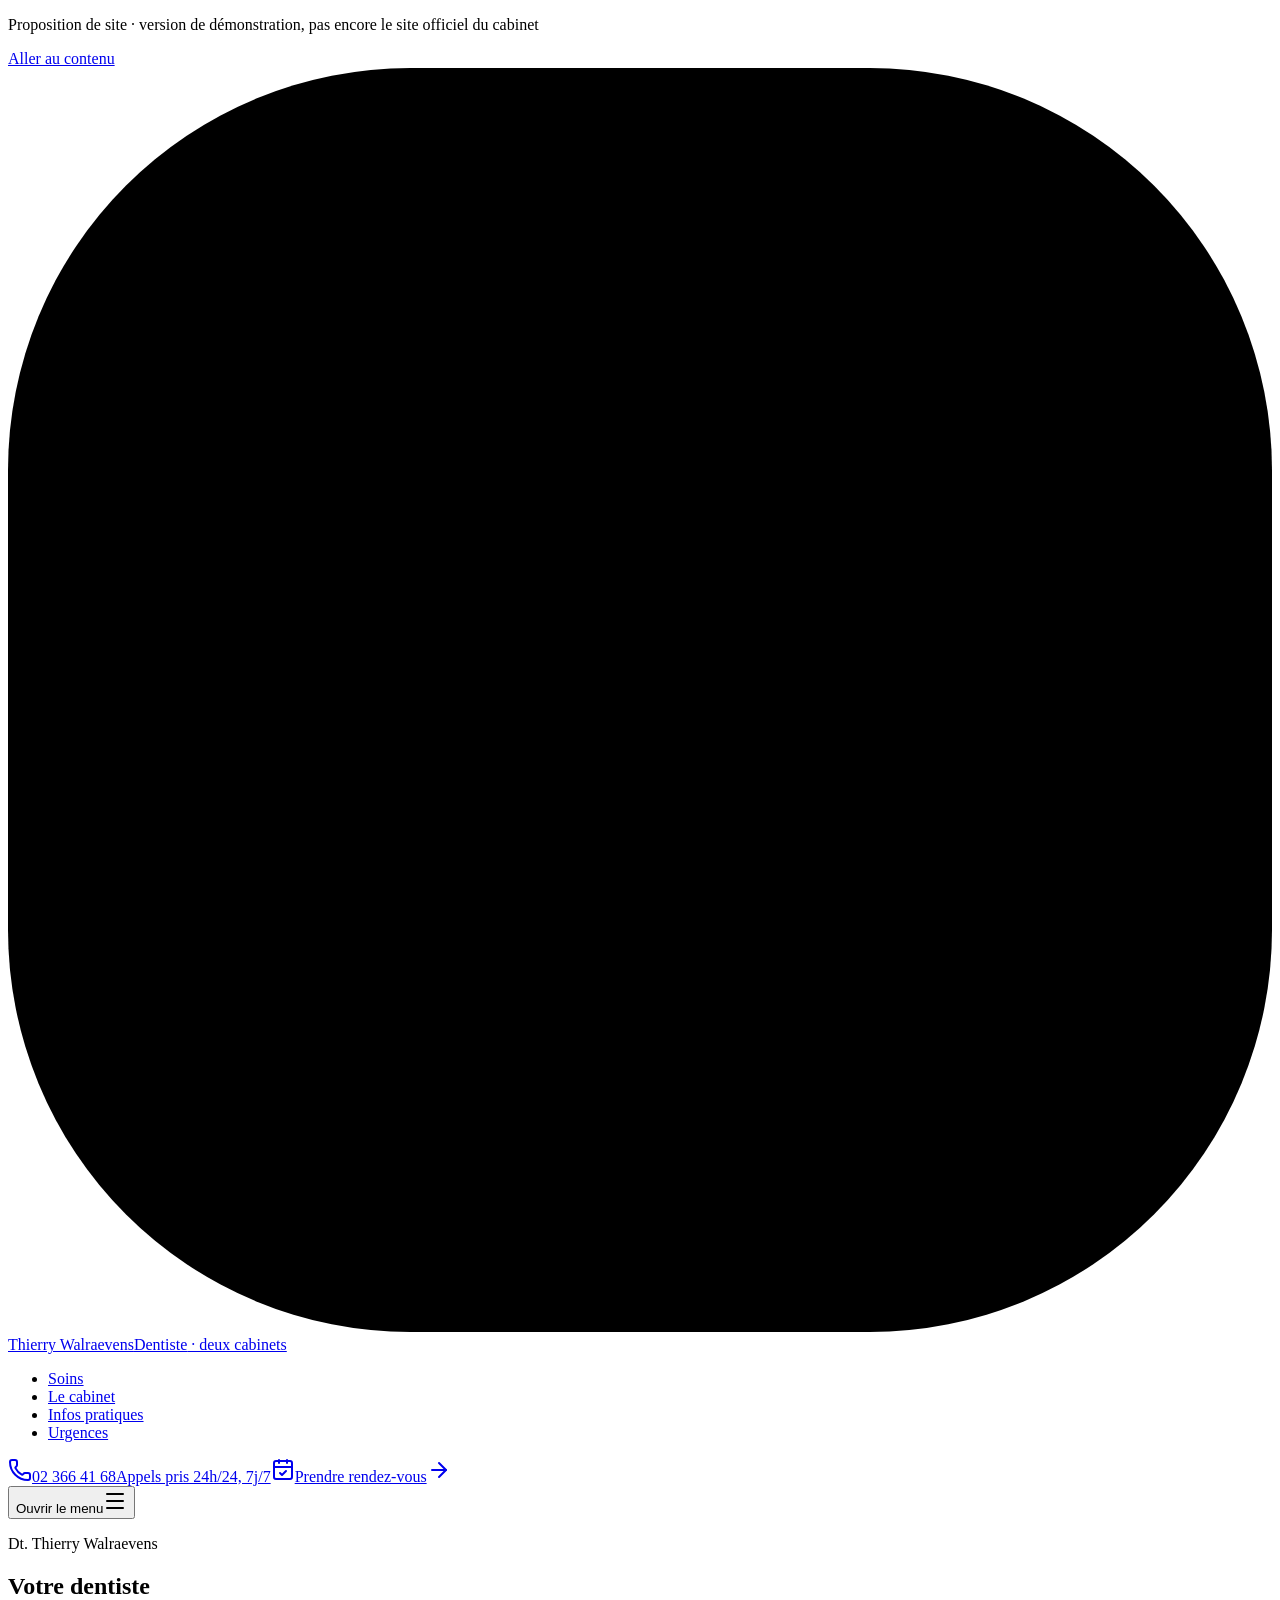
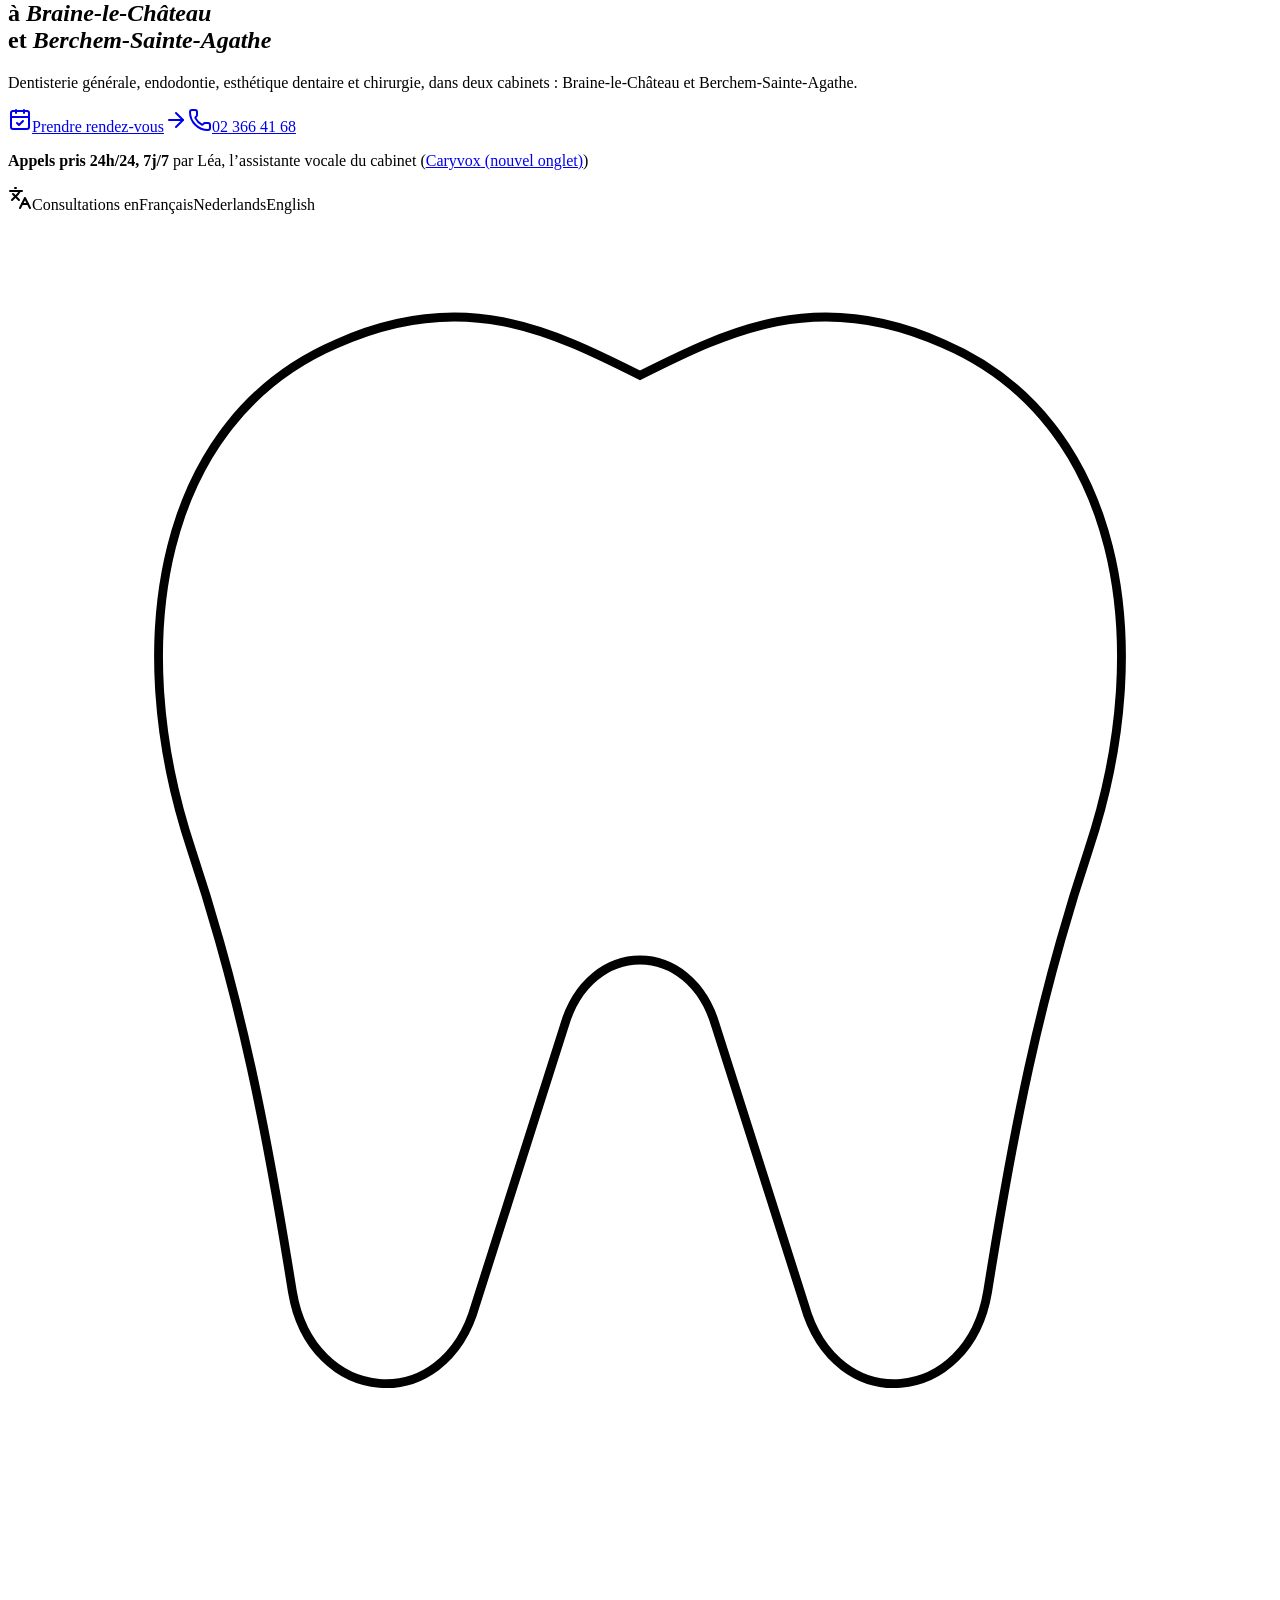
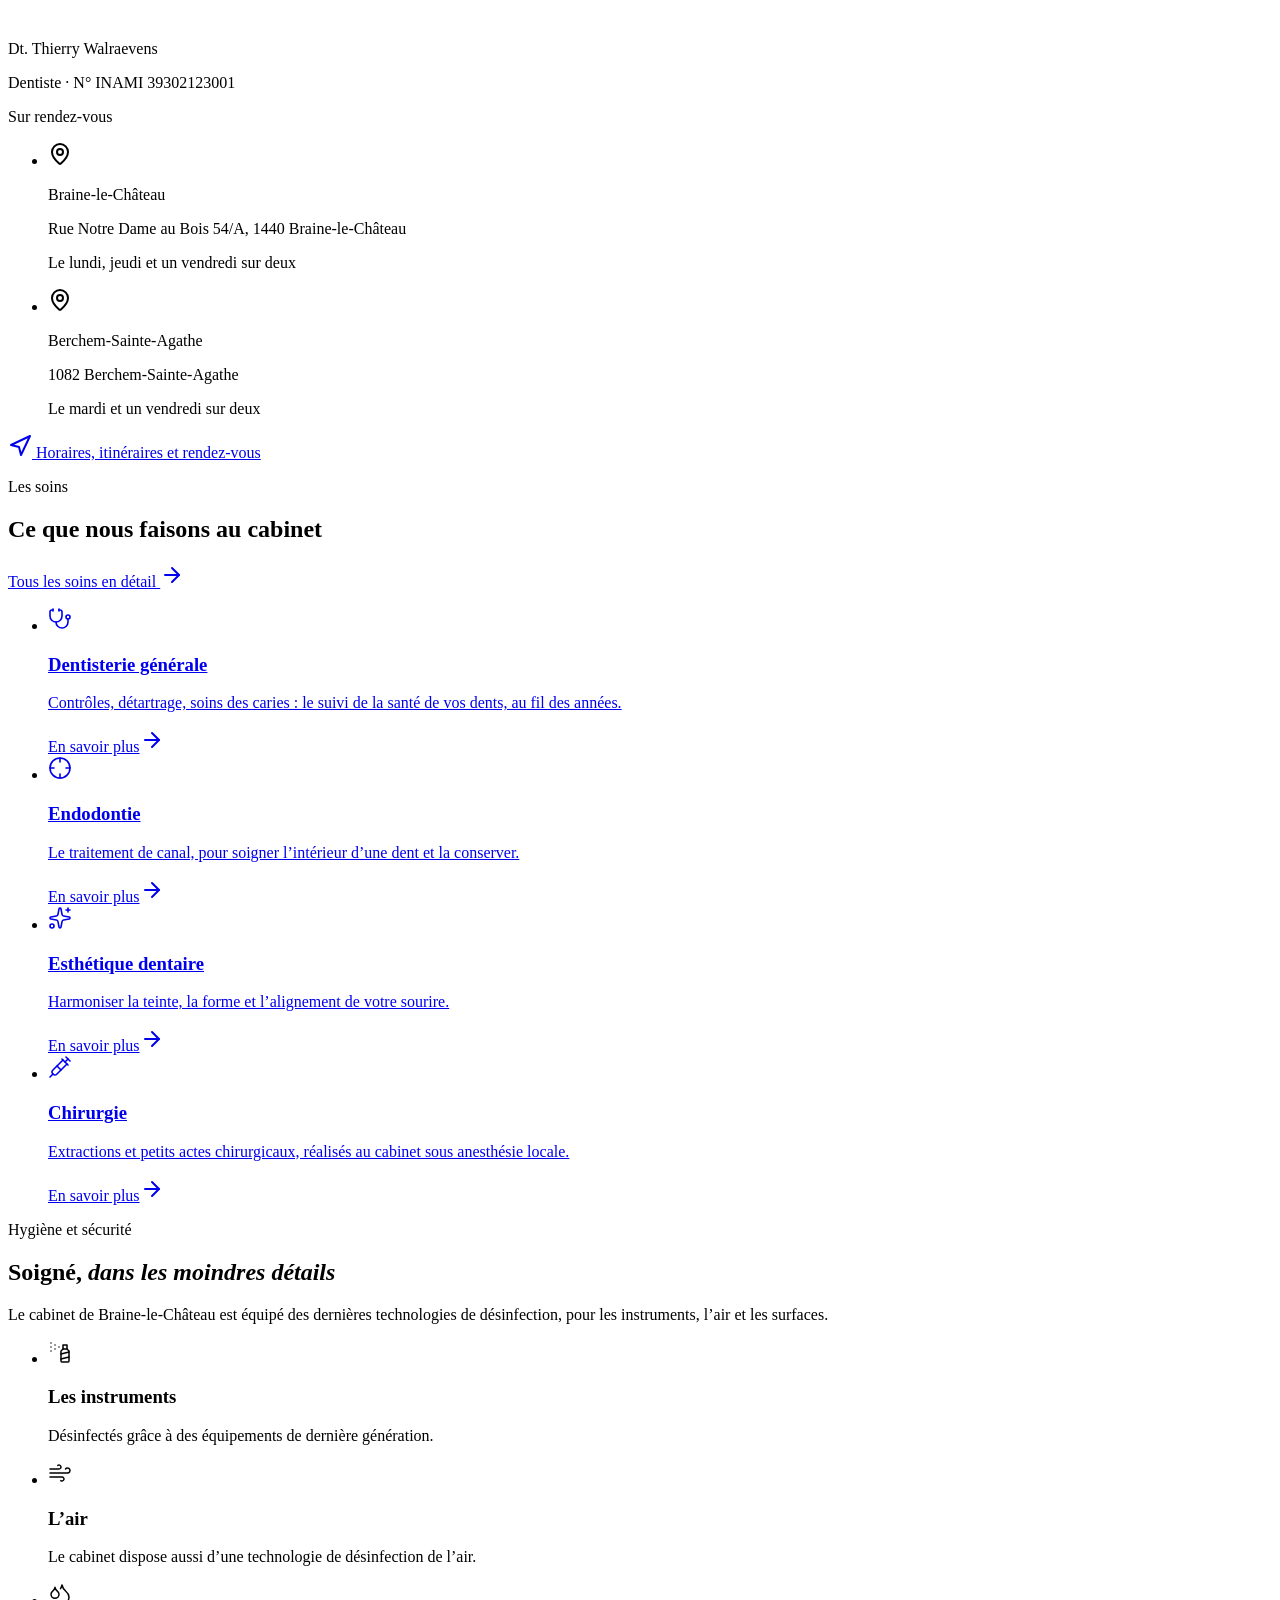
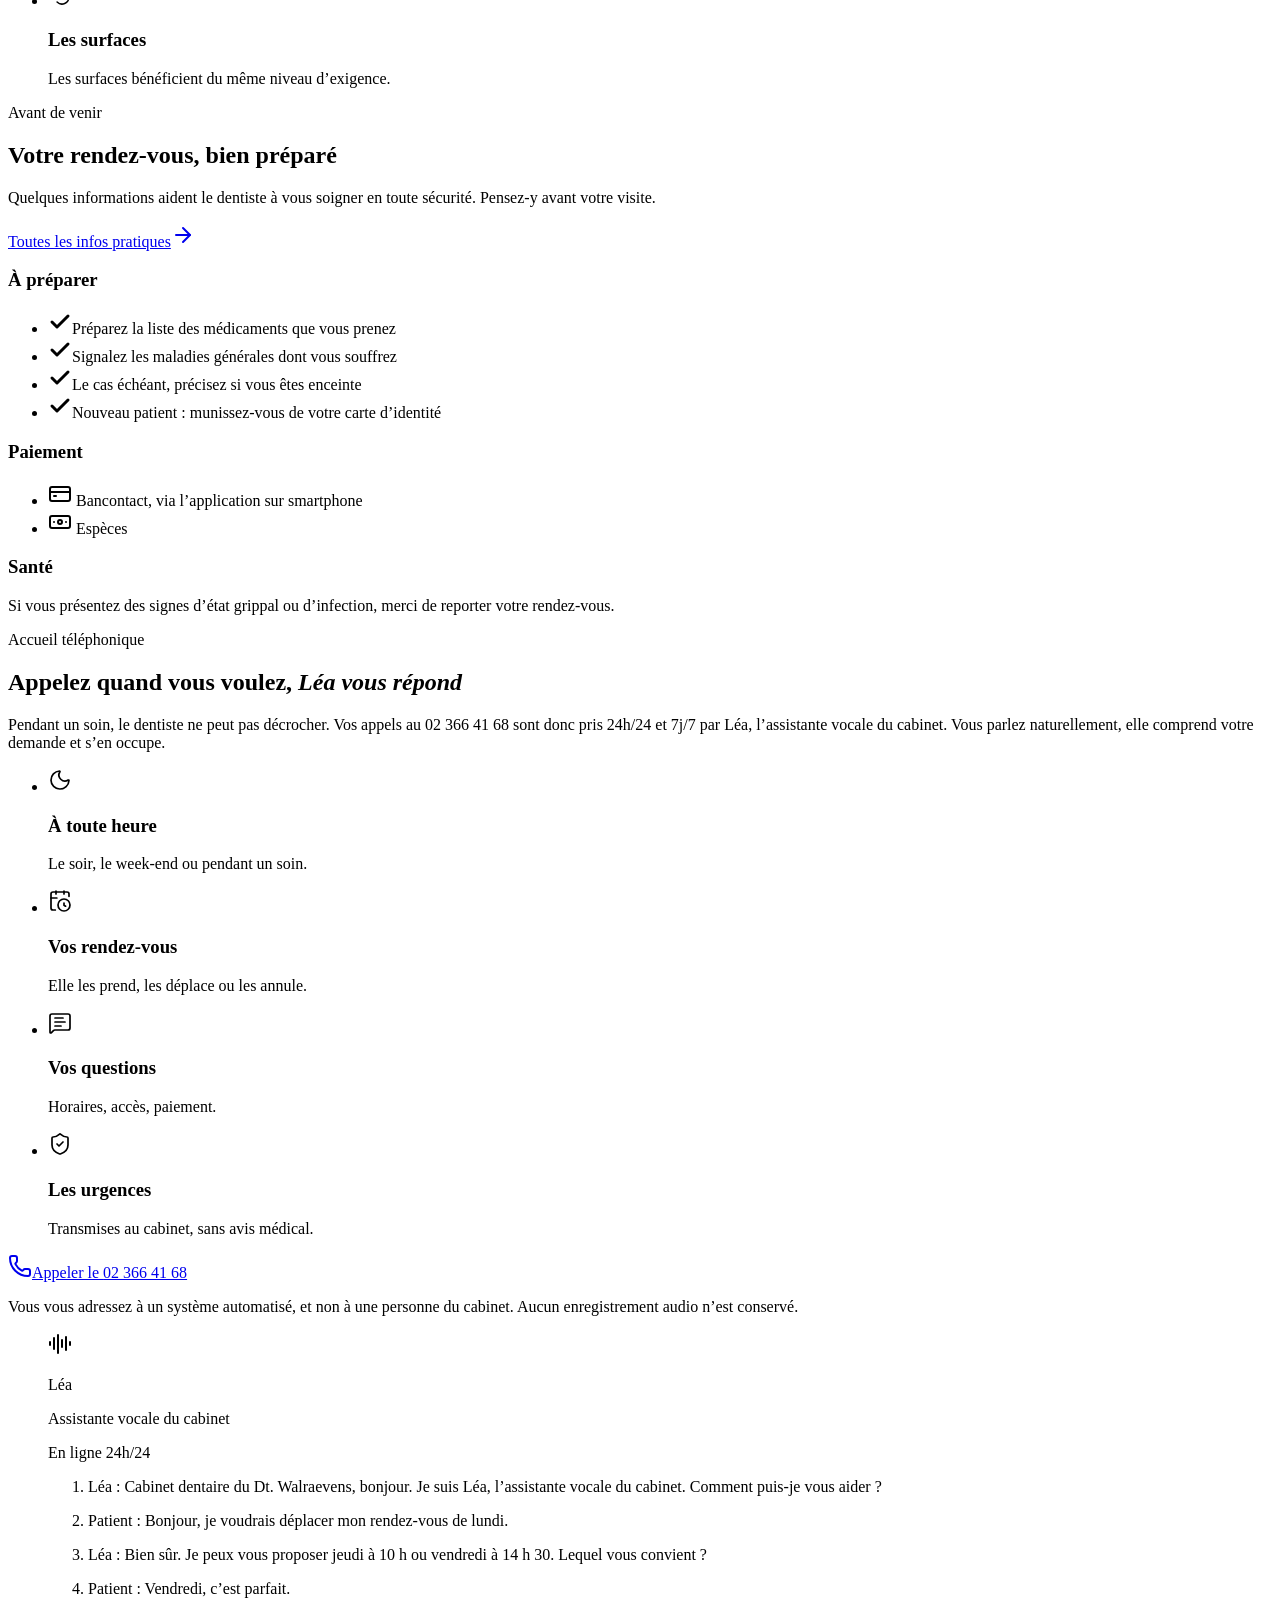
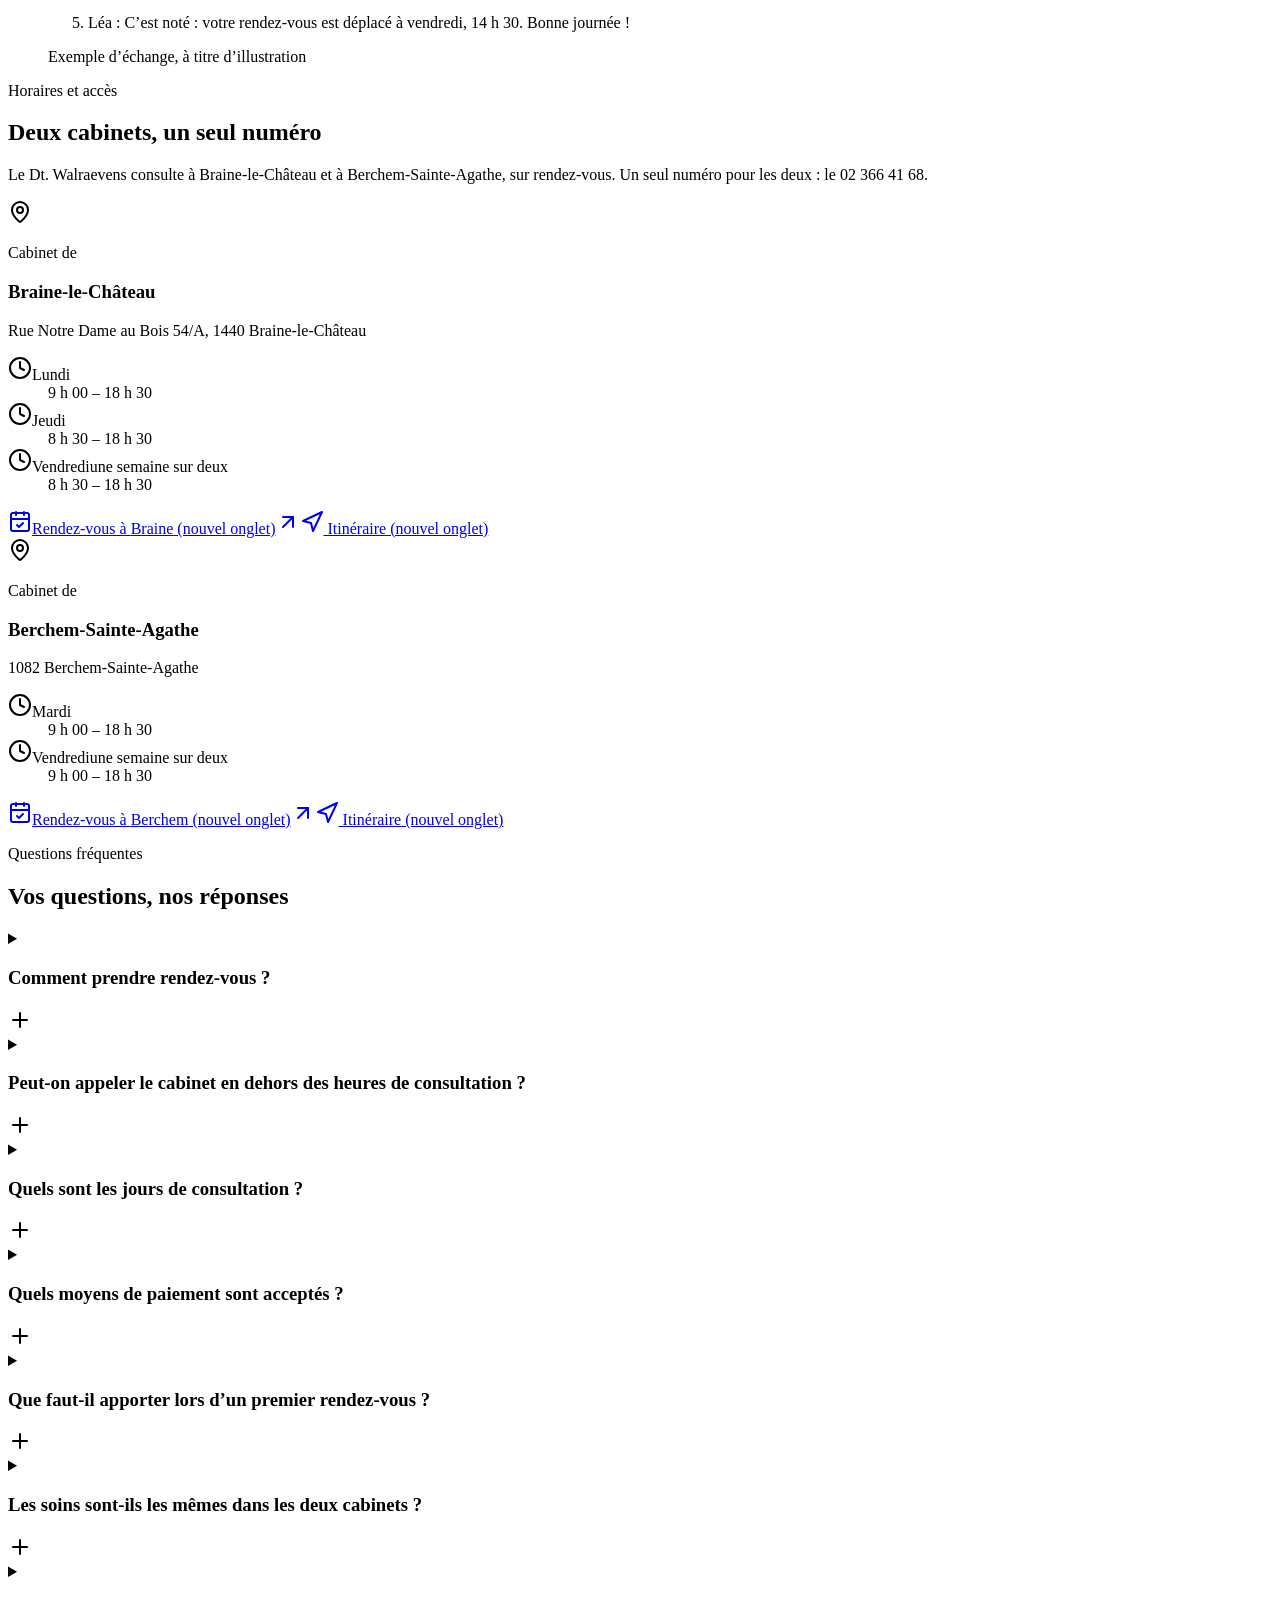
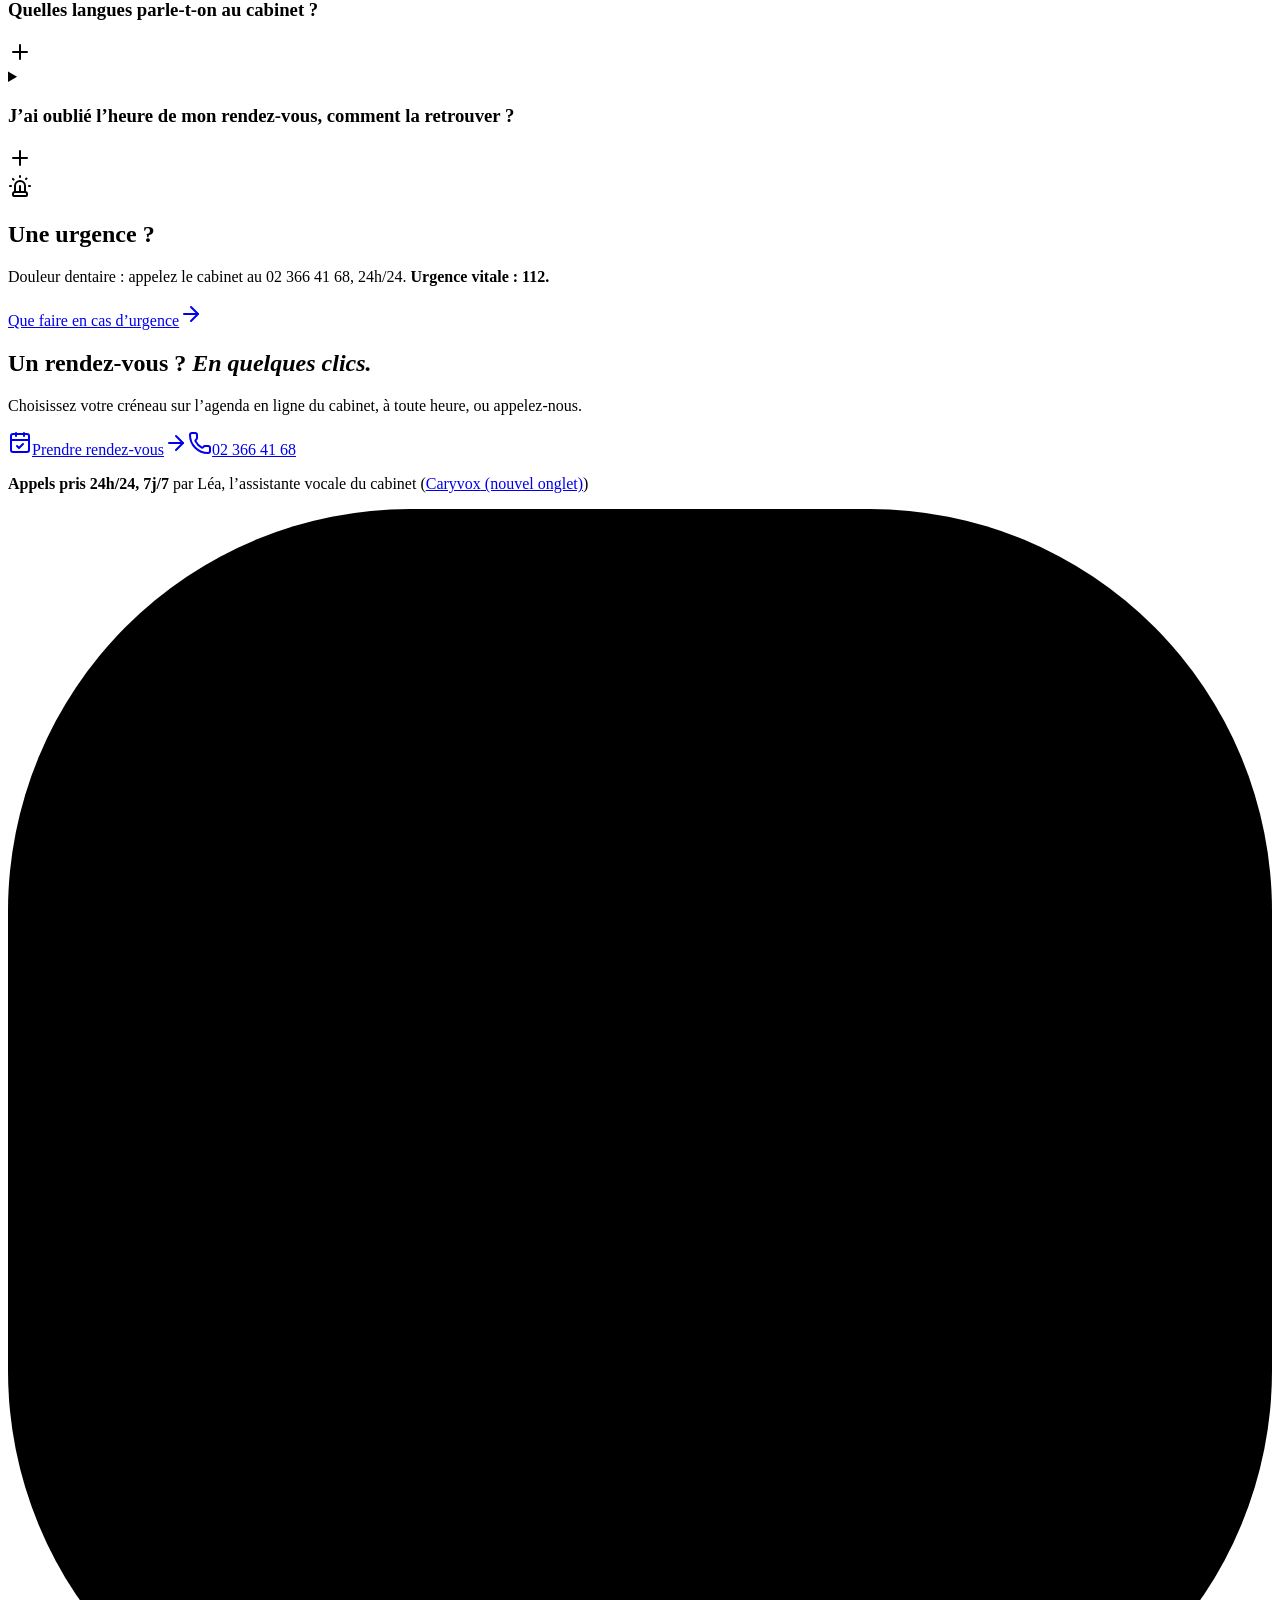
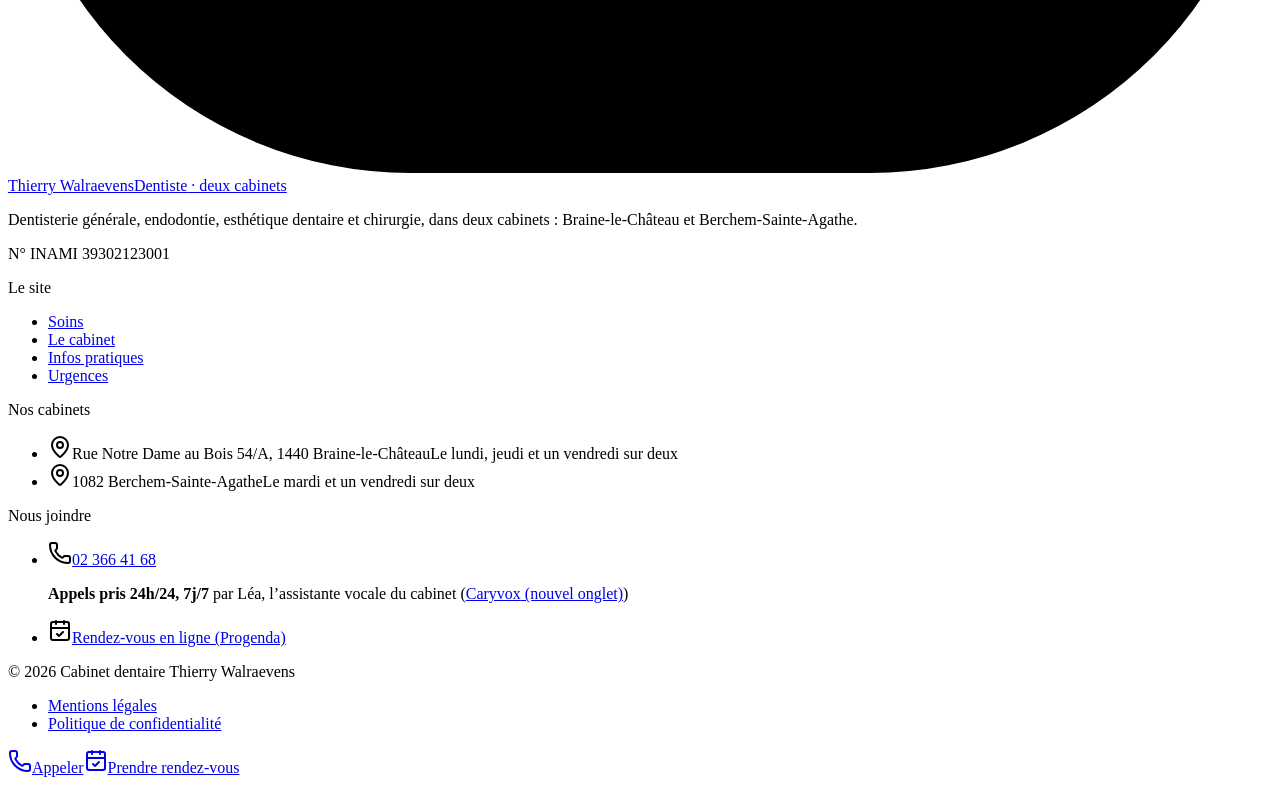
==== commit f4689b40: "Ajout du deuxième cabinet : Berchem-Sainte-Agathe - Deux cabinets présentés partout (accueil, infos " ====
--- a/index.html
+++ b/index.html
@@ -1 +1 @@
-<!DOCTYPE html><!--rgC60mG_PeloaqsvhAQBb--><html lang="fr-BE" class="__variable_3b4149 __variable_a5dcdc"><head><meta charSet="utf-8"/><meta name="viewport" content="width=device-width, initial-scale=1"/><link rel="stylesheet" href="/dentiste-walraevens/_next/static/css/0da44e98b00c1fce.css" data-precedence="next"/><link rel="preload" as="script" fetchPriority="low" href="/dentiste-walraevens/_next/static/chunks/webpack-4b7eadf9d708b665.js"/><script src="/dentiste-walraevens/_next/static/chunks/4bd1b696-c023c6e3521b1417.js" async=""></script><script src="/dentiste-walraevens/_next/static/chunks/255-5cf0e35ae33d90c1.js" async=""></script><script src="/dentiste-walraevens/_next/static/chunks/main-app-78d97796293f4056.js" async=""></script><script src="/dentiste-walraevens/_next/static/chunks/690-0809685d439d04f0.js" async=""></script><script src="/dentiste-walraevens/_next/static/chunks/app/layout-64fc419ab20fcbe5.js" async=""></script><script src="/dentiste-walraevens/_next/static/chunks/app/page-36de1363439b5743.js" async=""></script><meta name="theme-color" content="#fbfaf8"/><meta name="color-scheme" content="light"/><title>Dentiste à Braine-le-Château | Dt. Thierry Walraevens</title><meta name="description" content="Dt. Thierry Walraevens, dentiste à Braine-le-Château : dentisterie générale, endodontie, esthétique dentaire et chirurgie. Horaires, accès et prise de rendez-vous en ligne via Progenda."/><meta name="application-name" content="Cabinet dentaire Thierry Walraevens"/><meta name="robots" content="noindex, nofollow"/><link rel="canonical" href="https://titus5030.github.io/dentiste-walraevens/"/><meta name="format-detection" content="telephone=no"/><meta property="og:title" content="Dentiste à Braine-le-Château | Dt. Thierry Walraevens"/><meta property="og:description" content="Dt. Thierry Walraevens, dentiste à Braine-le-Château : dentisterie générale, endodontie, esthétique dentaire et chirurgie. Horaires, accès et prise de rendez-vous en ligne via Progenda."/><meta property="og:url" content="https://titus5030.github.io/dentiste-walraevens/"/><meta property="og:site_name" content="Cabinet dentaire Thierry Walraevens"/><meta property="og:locale" content="fr_BE"/><meta property="og:image:type" content="image/png"/><meta property="og:image:width" content="1200"/><meta property="og:image:height" content="630"/><meta property="og:image" content="https://titus5030.github.io/dentiste-walraevens/opengraph-image.png?8718f0c8caa14f47"/><meta property="og:type" content="website"/><meta name="twitter:card" content="summary_large_image"/><meta name="twitter:title" content="Dentiste à Braine-le-Château | Dt. Thierry Walraevens"/><meta name="twitter:description" content="Dt. Thierry Walraevens, dentiste à Braine-le-Château : dentisterie générale, endodontie, esthétique dentaire et chirurgie. Horaires, accès et prise de rendez-vous en ligne via Progenda."/><meta name="twitter:image:type" content="image/png"/><meta name="twitter:image:width" content="1200"/><meta name="twitter:image:height" content="630"/><meta name="twitter:image" content="https://titus5030.github.io/dentiste-walraevens/opengraph-image.png?8718f0c8caa14f47"/><link rel="icon" href="/dentiste-walraevens/icon.svg?d20a1e23008a509c" type="image/svg+xml" sizes="any"/><script src="/dentiste-walraevens/_next/static/chunks/polyfills-42372ed130431b0a.js" noModule=""></script></head><body><div hidden=""><!--$--><!--/$--></div><script type="application/ld+json">{"@context":"https://schema.org","@type":"Dentist","@id":"https://titus5030.github.io/dentiste-walraevens/#cabinet","name":"Cabinet dentaire Thierry Walraevens","description":"Dentisterie générale, endodontie, esthétique dentaire et chirurgie, dans un cabinet de Braine-le-Château.","url":"https://titus5030.github.io/dentiste-walraevens/","image":"https://titus5030.github.io/dentiste-walraevens/opengraph-image.png","telephone":"+32 2 366 41 68","address":{"@type":"PostalAddress","streetAddress":"Rue Notre Dame au Bois 54/A","postalCode":"1440","addressLocality":"Braine-le-Château","addressCountry":"BE"},"openingHoursSpecification":[{"@type":"OpeningHoursSpecification","dayOfWeek":"https://schema.org/Monday","opens":"09:00","closes":"18:30"},{"@type":"OpeningHoursSpecification","dayOfWeek":"https://schema.org/Thursday","opens":"08:30","closes":"18:30"},{"@type":"OpeningHoursSpecification","dayOfWeek":"https://schema.org/Friday","opens":"08:30","closes":"18:30"}],"knowsLanguage":["Français","Nederlands","English"],"availableService":[{"@type":"MedicalProcedure","name":"Dentisterie générale"},{"@type":"MedicalProcedure","name":"Endodontie"},{"@type":"MedicalProcedure","name":"Esthétique dentaire"},{"@type":"MedicalProcedure","name":"Chirurgie"}],"medicalSpecialty":["Dentistry","Endodontic"],"paymentAccepted":"Bancontact, Cash","currenciesAccepted":"EUR","contactPoint":{"@type":"ContactPoint","telephone":"+32 2 366 41 68","contactType":"reservations","availableLanguage":["Français","Nederlands","English"],"hoursAvailable":{"@type":"OpeningHoursSpecification","dayOfWeek":["Monday","Tuesday","Wednesday","Thursday","Friday","Saturday","Sunday"],"opens":"00:00","closes":"23:59"}},"potentialAction":{"@type":"ReserveAction","target":"https://progenda.be/calendars/walraevens-thierry-dentiste-braine-le-chateau?locale=fr","name":"Prendre rendez-vous en ligne"},"employee":{"@type":"Person","name":"Thierry Walraevens","jobTitle":"Dentiste","identifier":{"@type":"PropertyValue","propertyID":"INAMI","value":"39302123001"}}}</script><p class="bg-encre-profond px-4 py-2 text-center text-xs text-white/75">Proposition de site · version de démonstration, pas encore le site officiel du cabinet</p><header class="sticky top-0 z-40 transition-[background-color,border-color] duration-300 border-b border-transparent bg-papier"><a href="#contenu" class="sr-only z-50 rounded-full bg-encre px-4 py-2 text-white focus:not-sr-only focus:absolute focus:top-3 focus:left-3">Aller au contenu</a><div class="conteneur flex h-20 items-center justify-between gap-6"><a aria-label="Dentiste Thierry Walraevens, accueil" class="rounded-xl" href="/dentiste-walraevens/"><span class="flex items-center gap-3"><svg viewBox="0 0 44 44" aria-hidden="true" class="size-11 shrink-0"><rect width="44" height="44" rx="14" class="fill-encre"></rect><path d="M15.2 12.5c2.3-1 4.4-.2 6.8.6 2.4-.8 4.5-1.6 6.8-.6 3.2 1.4 3.9 5.4 2.7 9.2-.9 2.8-1.4 5.3-1.8 8-.3 2-2.7 2.3-3.3.3l-1.6-5.1c-.5-1.6-2.9-1.6-3.4 0l-1.6 5.1c-.6 2-3 1.7-3.3-.3-.4-2.7-.9-5.2-1.8-8-1.2-3.8-.5-7.8 2.5-9.2Z" fill="none" stroke-width="1.7" stroke-linejoin="round" class="stroke-white"></path><circle cx="31.5" cy="12.5" r="2.4" class="fill-corail"></circle></svg><span class="flex flex-col leading-none"><span class="font-serif text-[1.375rem] text-encre">Thierry Walraevens</span><span class="mt-1 text-[0.6875rem] font-semibold tracking-[0.18em] uppercase text-gris">Dentiste<span class="hidden sm:inline"> · Braine-le-Château</span></span></span></span></a><nav aria-label="Navigation principale" class="hidden lg:block"><ul class="flex items-center gap-1"><li><a class="relative rounded-full px-4 py-2 text-[0.9375rem] font-medium text-gris transition-colors hover:text-encre aria-[current=page]:text-encre" href="/dentiste-walraevens/soins/">Soins</a></li><li><a class="relative rounded-full px-4 py-2 text-[0.9375rem] font-medium text-gris transition-colors hover:text-encre aria-[current=page]:text-encre" href="/dentiste-walraevens/le-cabinet/">Le cabinet</a></li><li><a class="relative rounded-full px-4 py-2 text-[0.9375rem] font-medium text-gris transition-colors hover:text-encre aria-[current=page]:text-encre" href="/dentiste-walraevens/infos-pratiques/">Infos pratiques</a></li><li><a class="relative rounded-full px-4 py-2 text-[0.9375rem] font-medium text-gris transition-colors hover:text-encre aria-[current=page]:text-encre" href="/dentiste-walraevens/urgences/">Urgences</a></li></ul></nav><div class="hidden items-center gap-2 lg:flex"><a href="tel:+3223664168" class="flex min-h-11 items-center gap-2.5 rounded-full px-3 text-encre transition-colors hover:text-corail-fonce"><svg xmlns="http://www.w3.org/2000/svg" width="24" height="24" viewBox="0 0 24 24" fill="none" stroke="currentColor" stroke-width="2" stroke-linecap="round" stroke-linejoin="round" class="lucide lucide-phone size-4 text-corail-fonce" aria-hidden="true"><path d="M13.832 16.568a1 1 0 0 0 1.213-.303l.355-.465A2 2 0 0 1 17 15h3a2 2 0 0 1 2 2v3a2 2 0 0 1-2 2A18 18 0 0 1 2 4a2 2 0 0 1 2-2h3a2 2 0 0 1 2 2v3a2 2 0 0 1-.8 1.6l-.468.351a1 1 0 0 0-.292 1.233 14 14 0 0 0 6.392 6.384"></path></svg><span class="flex flex-col leading-tight"><span class="text-[0.9375rem] font-semibold">02 366 41 68</span><span class="text-xs text-gris">Appels pris 24h/24, 7j/7</span></span></a><a href="https://progenda.be/calendars/walraevens-thierry-dentiste-braine-le-chateau?locale=fr" class="group inline-flex min-h-12 cursor-pointer items-center justify-center gap-2.5 rounded-full px-6 py-3 text-[0.9375rem] font-semibold leading-none transition-[background-color,color,box-shadow,transform] duration-200 ease-doux active:translate-y-px bg-encre text-white hover:bg-encre-douce shadow-[0_10px_24px_-10px_rgb(31_42_68/0.55)] !min-h-11 !px-5" target="_blank" rel="noopener"><svg xmlns="http://www.w3.org/2000/svg" width="24" height="24" viewBox="0 0 24 24" fill="none" stroke="currentColor" stroke-width="2" stroke-linecap="round" stroke-linejoin="round" class="lucide lucide-calendar-check size-4" aria-hidden="true"><path d="M8 2v3"></path><path d="M16 2v3"></path><rect x="3" y="3" width="18" height="18" rx="2"></rect><path d="M3 9h18"></path><path d="m9 15 2 2 4-4"></path></svg>Prendre rendez-vous<span class="sr-only"> (nouvel onglet)</span><svg xmlns="http://www.w3.org/2000/svg" width="24" height="24" viewBox="0 0 24 24" fill="none" stroke="currentColor" stroke-width="2" stroke-linecap="round" stroke-linejoin="round" class="lucide lucide-arrow-up-right size-4 transition-transform duration-200 group-hover:-translate-y-0.5 group-hover:translate-x-0.5" aria-hidden="true"><path d="M7 7h10v10"></path><path d="M7 17 17 7"></path></svg></a></div><button type="button" aria-expanded="false" aria-controls="menu-mobile" class="-mr-2 flex size-12 cursor-pointer items-center justify-center rounded-full text-encre transition-colors hover:bg-lin lg:hidden"><span class="sr-only">Ouvrir le menu</span><svg xmlns="http://www.w3.org/2000/svg" width="24" height="24" viewBox="0 0 24 24" fill="none" stroke="currentColor" stroke-width="2" stroke-linecap="round" stroke-linejoin="round" class="lucide lucide-menu size-6" aria-hidden="true"><path d="M4 5h16"></path><path d="M4 12h16"></path><path d="M4 19h16"></path></svg></button></div><div id="menu-mobile" hidden="" class="h-[calc(100dvh-5rem)] overflow-y-auto border-t border-filet bg-papier lg:hidden"><nav aria-label="Navigation mobile" class="conteneur flex flex-col py-6"><ul class="divide-y divide-filet"><li><a aria-current="page" class="flex min-h-14 items-center font-serif text-[1.75rem] text-encre aria-[current=page]:text-corail-fonce" href="/dentiste-walraevens/">Accueil</a></li><li><a class="flex min-h-14 items-center font-serif text-[1.75rem] text-encre aria-[current=page]:text-corail-fonce" href="/dentiste-walraevens/soins/">Soins</a></li><li><a class="flex min-h-14 items-center font-serif text-[1.75rem] text-encre aria-[current=page]:text-corail-fonce" href="/dentiste-walraevens/le-cabinet/">Le cabinet</a></li><li><a class="flex min-h-14 items-center font-serif text-[1.75rem] text-encre aria-[current=page]:text-corail-fonce" href="/dentiste-walraevens/infos-pratiques/">Infos pratiques</a></li><li><a class="flex min-h-14 items-center font-serif text-[1.75rem] text-encre aria-[current=page]:text-corail-fonce" href="/dentiste-walraevens/urgences/">Urgences</a></li></ul><div class="mt-8 grid gap-3"><a href="https://progenda.be/calendars/walraevens-thierry-dentiste-braine-le-chateau?locale=fr" class="group inline-flex min-h-12 cursor-pointer items-center justify-center gap-2.5 rounded-full px-6 py-3 text-[0.9375rem] font-semibold leading-none transition-[background-color,color,box-shadow,transform] duration-200 ease-doux active:translate-y-px bg-corail text-encre-profond hover:bg-[#ef8672] shadow-[0_10px_24px_-10px_rgb(232_112_90/0.7)] " target="_blank" rel="noopener"><svg xmlns="http://www.w3.org/2000/svg" width="24" height="24" viewBox="0 0 24 24" fill="none" stroke="currentColor" stroke-width="2" stroke-linecap="round" stroke-linejoin="round" class="lucide lucide-calendar-check size-4" aria-hidden="true"><path d="M8 2v3"></path><path d="M16 2v3"></path><rect x="3" y="3" width="18" height="18" rx="2"></rect><path d="M3 9h18"></path><path d="m9 15 2 2 4-4"></path></svg>Prendre rendez-vous<span class="sr-only"> (nouvel onglet)</span><svg xmlns="http://www.w3.org/2000/svg" width="24" height="24" viewBox="0 0 24 24" fill="none" stroke="currentColor" stroke-width="2" stroke-linecap="round" stroke-linejoin="round" class="lucide lucide-arrow-up-right size-4 transition-transform duration-200 group-hover:-translate-y-0.5 group-hover:translate-x-0.5" aria-hidden="true"><path d="M7 7h10v10"></path><path d="M7 17 17 7"></path></svg></a><a href="tel:+3223664168" class="group inline-flex min-h-12 cursor-pointer items-center justify-center gap-2.5 rounded-full px-6 py-3 text-[0.9375rem] font-semibold leading-none transition-[background-color,color,box-shadow,transform] duration-200 ease-doux active:translate-y-px bg-white text-encre ring-1 ring-filet hover:ring-encre/30 "><svg xmlns="http://www.w3.org/2000/svg" width="24" height="24" viewBox="0 0 24 24" fill="none" stroke="currentColor" stroke-width="2" stroke-linecap="round" stroke-linejoin="round" class="lucide lucide-phone size-4" aria-hidden="true"><path d="M13.832 16.568a1 1 0 0 0 1.213-.303l.355-.465A2 2 0 0 1 17 15h3a2 2 0 0 1 2 2v3a2 2 0 0 1-2 2A18 18 0 0 1 2 4a2 2 0 0 1 2-2h3a2 2 0 0 1 2 2v3a2 2 0 0 1-.8 1.6l-.468.351a1 1 0 0 0-.292 1.233 14 14 0 0 0 6.392 6.384"></path></svg>02 366 41 68</a><p class="flex items-start gap-2 text-sm leading-snug text-gris mt-1 justify-center text-center"><span aria-hidden="true" class="relative mt-1.5 flex size-2 shrink-0"><span class="absolute inline-flex h-full w-full rounded-full bg-corail/60 motion-safe:animate-ping"></span><span class="relative inline-flex size-2 rounded-full bg-corail"></span></span><span><strong class="font-semibold text-encre">Appels pris 24h/24, 7j/7</strong> par<!-- --> <!-- -->Léa, l’assistante vocale du cabinet<!-- --> (<a href="https://caryvox.ai" target="_blank" rel="noopener" class="font-semibold underline decoration-2 underline-offset-4 text-encre decoration-corail/50 hover:decoration-corail">Caryvox<span class="sr-only"> (nouvel onglet)</span></a>)</span></p></div></nav></div></header><main id="contenu" tabindex="-1" class="outline-none"><script type="application/ld+json">{"@context":"https://schema.org","@type":"FAQPage","mainEntity":[{"@type":"Question","name":"Comment prendre rendez-vous ?","acceptedAnswer":{"@type":"Answer","text":"Le rendez-vous se prend en ligne, à toute heure, sur l’agenda Progenda du cabinet, ou par téléphone au 02 366 41 68."}},{"@type":"Question","name":"Peut-on appeler le cabinet en dehors des heures de consultation ?","acceptedAnswer":{"@type":"Answer","text":"Oui. Les appels sont pris 24h/24 et 7j/7 par Léa, l’assistante vocale du cabinet. Elle répond à vos questions pratiques, peut prendre, déplacer ou annuler votre rendez-vous, et transmet au cabinet les situations urgentes."}},{"@type":"Question","name":"Quels sont les jours de consultation ?","acceptedAnswer":{"@type":"Answer","text":"Le cabinet consulte le lundi de 9 h à 18 h 30, ainsi que le jeudi et le vendredi de 8 h 30 à 18 h 30."}},{"@type":"Question","name":"Quels moyens de paiement sont acceptés ?","acceptedAnswer":{"@type":"Answer","text":"Le paiement se fait par Bancontact, via l’application sur smartphone, ou en espèces."}},{"@type":"Question","name":"Que faut-il apporter lors d’un premier rendez-vous ?","acceptedAnswer":{"@type":"Answer","text":"Votre carte d’identité, la liste des médicaments que vous prenez, et les informations sur vos éventuelles maladies générales ou une grossesse."}},{"@type":"Question","name":"Quelles langues parle-t-on au cabinet ?","acceptedAnswer":{"@type":"Answer","text":"Les consultations se déroulent en français, en néerlandais ou en anglais."}},{"@type":"Question","name":"J’ai oublié l’heure de mon rendez-vous, comment la retrouver ?","acceptedAnswer":{"@type":"Answer","text":"Sur l’agenda Progenda du cabinet, la fonction « J’ai oublié mon rendez-vous » vous envoie la liste de vos rendez-vous par email. Vous pouvez aussi l’utiliser pour annuler."}}]}</script><section class="relative isolate overflow-hidden"><div aria-hidden="true" class="absolute -top-56 -right-40 -z-10 size-[46rem] rounded-full bg-[radial-gradient(circle,rgb(242_215_201/0.85),transparent_62%)]"></div><div class="conteneur grid items-center gap-14 pt-10 pb-20 sm:pt-16 lg:grid-cols-12 lg:gap-10 lg:pt-20 lg:pb-28"><div class="lg:col-span-7"><p class="surtitre">Dt. Thierry Walraevens</p><h1 class="mt-5 text-[2.625rem] leading-[0.98] sm:text-7xl xl:text-[5.75rem]">Votre dentiste<br/>à <em class="whitespace-nowrap text-corail-fonce">Braine-le-Château</em></h1><p class="mt-7 max-w-xl text-lg text-gris sm:text-xl">Dentisterie générale, endodontie, esthétique dentaire et chirurgie, dans un cabinet de Braine-le-Château.</p><div class="mt-10 flex flex-col gap-3 sm:flex-row"><a href="https://progenda.be/calendars/walraevens-thierry-dentiste-braine-le-chateau?locale=fr" class="group inline-flex min-h-12 cursor-pointer items-center justify-center gap-2.5 rounded-full px-6 py-3 text-[0.9375rem] font-semibold leading-none transition-[background-color,color,box-shadow,transform] duration-200 ease-doux active:translate-y-px bg-corail text-encre-profond hover:bg-[#ef8672] shadow-[0_10px_24px_-10px_rgb(232_112_90/0.7)] " target="_blank" rel="noopener"><svg xmlns="http://www.w3.org/2000/svg" width="24" height="24" viewBox="0 0 24 24" fill="none" stroke="currentColor" stroke-width="2" stroke-linecap="round" stroke-linejoin="round" class="lucide lucide-calendar-check size-4" aria-hidden="true"><path d="M8 2v3"></path><path d="M16 2v3"></path><rect x="3" y="3" width="18" height="18" rx="2"></rect><path d="M3 9h18"></path><path d="m9 15 2 2 4-4"></path></svg>Prendre rendez-vous<span class="sr-only"> (nouvel onglet)</span><svg xmlns="http://www.w3.org/2000/svg" width="24" height="24" viewBox="0 0 24 24" fill="none" stroke="currentColor" stroke-width="2" stroke-linecap="round" stroke-linejoin="round" class="lucide lucide-arrow-up-right size-4 transition-transform duration-200 group-hover:-translate-y-0.5 group-hover:translate-x-0.5" aria-hidden="true"><path d="M7 7h10v10"></path><path d="M7 17 17 7"></path></svg></a><a href="tel:+3223664168" class="group inline-flex min-h-12 cursor-pointer items-center justify-center gap-2.5 rounded-full px-6 py-3 text-[0.9375rem] font-semibold leading-none transition-[background-color,color,box-shadow,transform] duration-200 ease-doux active:translate-y-px bg-white text-encre ring-1 ring-filet hover:ring-encre/30 "><svg xmlns="http://www.w3.org/2000/svg" width="24" height="24" viewBox="0 0 24 24" fill="none" stroke="currentColor" stroke-width="2" stroke-linecap="round" stroke-linejoin="round" class="lucide lucide-phone size-4" aria-hidden="true"><path d="M13.832 16.568a1 1 0 0 0 1.213-.303l.355-.465A2 2 0 0 1 17 15h3a2 2 0 0 1 2 2v3a2 2 0 0 1-2 2A18 18 0 0 1 2 4a2 2 0 0 1 2-2h3a2 2 0 0 1 2 2v3a2 2 0 0 1-.8 1.6l-.468.351a1 1 0 0 0-.292 1.233 14 14 0 0 0 6.392 6.384"></path></svg>02 366 41 68</a></div><p class="flex items-start gap-2 text-sm leading-snug text-gris mt-5"><span aria-hidden="true" class="relative mt-1.5 flex size-2 shrink-0"><span class="absolute inline-flex h-full w-full rounded-full bg-corail/60 motion-safe:animate-ping"></span><span class="relative inline-flex size-2 rounded-full bg-corail"></span></span><span><strong class="font-semibold text-encre">Appels pris 24h/24, 7j/7</strong> par<!-- --> <!-- -->Léa, l’assistante vocale du cabinet<!-- --> (<a href="https://caryvox.ai" target="_blank" rel="noopener" class="font-semibold underline decoration-2 underline-offset-4 text-encre decoration-corail/50 hover:decoration-corail">Caryvox<span class="sr-only"> (nouvel onglet)</span></a>)</span></p><p class="mt-6 flex flex-wrap items-center gap-2 text-sm text-gris"><svg xmlns="http://www.w3.org/2000/svg" width="24" height="24" viewBox="0 0 24 24" fill="none" stroke="currentColor" stroke-width="2" stroke-linecap="round" stroke-linejoin="round" class="lucide lucide-languages size-4 text-corail-fonce" aria-hidden="true"><path d="m5 8 6 6"></path><path d="m4 14 6-6 2-3"></path><path d="M2 5h12"></path><path d="M7 2h1"></path><path d="m22 22-5-10-5 10"></path><path d="M14 18h6"></path></svg>Consultations en<span lang="fr" class="rounded-full border border-filet bg-white px-2.5 py-0.5 font-semibold text-encre">Français</span><span lang="nl" class="rounded-full border border-filet bg-white px-2.5 py-0.5 font-semibold text-encre">Nederlands</span><span lang="en" class="rounded-full border border-filet bg-white px-2.5 py-0.5 font-semibold text-encre">English</span></p></div><div class="relative lg:col-span-5"><svg viewBox="0 0 200 220" aria-hidden="true" class="absolute -top-16 -right-10 -z-10 hidden w-80 text-corail/30 lg:block"><path d="M52 18c20-9 34-2 48 5 14-7 28-14 48-5 28 12 34 47 23 80-8 24-12 45-16 70-3 18-24 20-29 2l-14-44c-4-14-20-14-24 0l-14 44c-5 18-26 16-29-2-4-25-8-46-16-70C18 65 24 30 52 18Z" fill="none" stroke-width="1.4" stroke="currentColor"></path></svg><div class="relative rounded-[var(--radius-grand)] bg-encre p-7 text-white shadow-flottant sm:p-9"><div class="flex items-start justify-between gap-4"><div><p class="font-serif text-[1.75rem] leading-tight text-white sm:text-3xl">Dt. Thierry Walraevens</p><p class="mt-1 text-sm text-white/60">Dentiste · N° INAMI <!-- -->39302123001</p></div><span class="shrink-0 whitespace-nowrap rounded-full bg-corail/15 px-3 py-1 text-xs font-semibold text-peche">Sur rendez-vous</span></div><dl class="mt-8 space-y-3 border-t border-white/10 pt-6"><div class="flex items-baseline justify-between gap-4"><dt class="text-white/70">Lundi</dt><dd class="font-semibold tabular-nums">9 h 00 – 18 h 30</dd></div><div class="flex items-baseline justify-between gap-4"><dt class="text-white/70">Jeudi</dt><dd class="font-semibold tabular-nums">8 h 30 – 18 h 30</dd></div><div class="flex items-baseline justify-between gap-4"><dt class="text-white/70">Vendredi</dt><dd class="font-semibold tabular-nums">8 h 30 – 18 h 30</dd></div></dl><div class="mt-6 flex items-start gap-3 border-t border-white/10 pt-6 text-white/80"><svg xmlns="http://www.w3.org/2000/svg" width="24" height="24" viewBox="0 0 24 24" fill="none" stroke="currentColor" stroke-width="2" stroke-linecap="round" stroke-linejoin="round" class="lucide lucide-map-pin mt-1 size-4 shrink-0 text-corail" aria-hidden="true"><path d="M20 10c0 4.993-5.539 10.193-7.399 11.799a1 1 0 0 1-1.202 0C9.539 20.193 4 14.993 4 10a8 8 0 0 1 16 0"></path><circle cx="12" cy="10" r="3"></circle></svg><p>Rue Notre Dame au Bois 54/A<br/>1440<!-- --> <!-- -->Braine-le-Château</p></div><a href="https://www.google.com/maps/search/?api=1&amp;query=Dentiste%20Thierry%20Walraevens%20Rue%20Notre%20Dame%20au%20Bois%2054%2FA%2C%201440%20Braine-le-Ch%C3%A2teau" target="_blank" rel="noopener" class="mt-6 inline-flex items-center gap-2 text-sm font-semibold text-peche underline decoration-peche/40 underline-offset-4 hover:decoration-peche"><svg xmlns="http://www.w3.org/2000/svg" width="24" height="24" viewBox="0 0 24 24" fill="none" stroke="currentColor" stroke-width="2" stroke-linecap="round" stroke-linejoin="round" class="lucide lucide-navigation size-4" aria-hidden="true"><polygon points="3 11 22 2 13 21 11 13 3 11"></polygon></svg> Itinéraire<span class="sr-only"> (nouvel onglet)</span></a></div></div></div></section><section aria-labelledby="titre-soins" class="border-t border-filet bg-white py-20 sm:py-28"><div class="conteneur"><div class="flex flex-col justify-between gap-8 lg:flex-row lg:items-end"><div class="max-w-2xl "><p class="surtitre ">Les soins</p><h2 id="titre-soins" class="mt-4 text-[2.375rem] leading-[1.05] sm:text-5xl ">Ce que nous faisons au cabinet</h2></div><a class="lien inline-flex shrink-0 items-center gap-2" href="/dentiste-walraevens/soins/">Tous les soins en détail <svg xmlns="http://www.w3.org/2000/svg" width="24" height="24" viewBox="0 0 24 24" fill="none" stroke="currentColor" stroke-width="2" stroke-linecap="round" stroke-linejoin="round" class="lucide lucide-arrow-right size-4" aria-hidden="true"><path d="M5 12h14"></path><path d="m12 5 7 7-7 7"></path></svg></a></div><ul class="mt-14 grid gap-5 sm:grid-cols-2 lg:grid-cols-4"><li class="apparition"><a class="group relative flex h-full flex-col rounded-[var(--radius-carte)] border border-filet bg-papier p-7 transition-[border-color,box-shadow,transform] duration-300 ease-doux hover:-translate-y-1 hover:border-corail/40 hover:shadow-flottant" href="/dentiste-walraevens/soins/#dentisterie-generale"><span class="flex size-12 items-center justify-center rounded-2xl bg-peche-pale text-corail-fonce transition-colors duration-300 group-hover:bg-corail group-hover:text-encre-profond"><svg xmlns="http://www.w3.org/2000/svg" width="24" height="24" viewBox="0 0 24 24" fill="none" stroke="currentColor" stroke-width="1.6" stroke-linecap="round" stroke-linejoin="round" class="lucide lucide-stethoscope size-6" aria-hidden="true"><path d="M11 2v2"></path><path d="M5 2v2"></path><path d="M5 3H4a2 2 0 0 0-2 2v4a6 6 0 0 0 12 0V5a2 2 0 0 0-2-2h-1"></path><path d="M8 15a6 6 0 0 0 12 0v-3"></path><circle cx="20" cy="10" r="2"></circle></svg></span><h3 class="mt-8 text-[1.875rem] leading-tight">Dentisterie générale</h3><p class="mt-3 text-[0.9375rem] text-gris">Contrôles, détartrage, soins des caries : le suivi de la santé de vos dents, au fil des années.</p><span class="mt-auto inline-flex items-center gap-2 pt-6 text-[0.9375rem] font-semibold text-encre">En savoir plus<svg xmlns="http://www.w3.org/2000/svg" width="24" height="24" viewBox="0 0 24 24" fill="none" stroke="currentColor" stroke-width="2" stroke-linecap="round" stroke-linejoin="round" class="lucide lucide-arrow-right size-4 transition-transform duration-200 group-hover:translate-x-1" aria-hidden="true"><path d="M5 12h14"></path><path d="m12 5 7 7-7 7"></path></svg></span></a></li><li class="apparition"><a class="group relative flex h-full flex-col rounded-[var(--radius-carte)] border border-filet bg-papier p-7 transition-[border-color,box-shadow,transform] duration-300 ease-doux hover:-translate-y-1 hover:border-corail/40 hover:shadow-flottant" href="/dentiste-walraevens/soins/#endodontie"><span class="flex size-12 items-center justify-center rounded-2xl bg-peche-pale text-corail-fonce transition-colors duration-300 group-hover:bg-corail group-hover:text-encre-profond"><svg xmlns="http://www.w3.org/2000/svg" width="24" height="24" viewBox="0 0 24 24" fill="none" stroke="currentColor" stroke-width="1.6" stroke-linecap="round" stroke-linejoin="round" class="lucide lucide-crosshair size-6" aria-hidden="true"><circle cx="12" cy="12" r="10"></circle><line x1="22" x2="18" y1="12" y2="12"></line><line x1="6" x2="2" y1="12" y2="12"></line><line x1="12" x2="12" y1="6" y2="2"></line><line x1="12" x2="12" y1="22" y2="18"></line></svg></span><h3 class="mt-8 text-[1.875rem] leading-tight">Endodontie</h3><p class="mt-3 text-[0.9375rem] text-gris">Le traitement de canal, pour soigner l’intérieur d’une dent et la conserver.</p><span class="mt-auto inline-flex items-center gap-2 pt-6 text-[0.9375rem] font-semibold text-encre">En savoir plus<svg xmlns="http://www.w3.org/2000/svg" width="24" height="24" viewBox="0 0 24 24" fill="none" stroke="currentColor" stroke-width="2" stroke-linecap="round" stroke-linejoin="round" class="lucide lucide-arrow-right size-4 transition-transform duration-200 group-hover:translate-x-1" aria-hidden="true"><path d="M5 12h14"></path><path d="m12 5 7 7-7 7"></path></svg></span></a></li><li class="apparition"><a class="group relative flex h-full flex-col rounded-[var(--radius-carte)] border border-filet bg-papier p-7 transition-[border-color,box-shadow,transform] duration-300 ease-doux hover:-translate-y-1 hover:border-corail/40 hover:shadow-flottant" href="/dentiste-walraevens/soins/#esthetique-dentaire"><span class="flex size-12 items-center justify-center rounded-2xl bg-peche-pale text-corail-fonce transition-colors duration-300 group-hover:bg-corail group-hover:text-encre-profond"><svg xmlns="http://www.w3.org/2000/svg" width="24" height="24" viewBox="0 0 24 24" fill="none" stroke="currentColor" stroke-width="1.6" stroke-linecap="round" stroke-linejoin="round" class="lucide lucide-sparkles lucide-stars size-6" aria-hidden="true"><path d="M11.017 2.814a1 1 0 0 1 1.966 0l1.051 5.558a2 2 0 0 0 1.594 1.594l5.558 1.051a1 1 0 0 1 0 1.966l-5.558 1.051a2 2 0 0 0-1.594 1.594l-1.051 5.558a1 1 0 0 1-1.966 0l-1.051-5.558a2 2 0 0 0-1.594-1.594l-5.558-1.051a1 1 0 0 1 0-1.966l5.558-1.051a2 2 0 0 0 1.594-1.594z"></path><path d="M20 2v4"></path><path d="M22 4h-4"></path><circle cx="4" cy="20" r="2"></circle></svg></span><h3 class="mt-8 text-[1.875rem] leading-tight">Esthétique dentaire</h3><p class="mt-3 text-[0.9375rem] text-gris">Harmoniser la teinte, la forme et l’alignement de votre sourire.</p><span class="mt-auto inline-flex items-center gap-2 pt-6 text-[0.9375rem] font-semibold text-encre">En savoir plus<svg xmlns="http://www.w3.org/2000/svg" width="24" height="24" viewBox="0 0 24 24" fill="none" stroke="currentColor" stroke-width="2" stroke-linecap="round" stroke-linejoin="round" class="lucide lucide-arrow-right size-4 transition-transform duration-200 group-hover:translate-x-1" aria-hidden="true"><path d="M5 12h14"></path><path d="m12 5 7 7-7 7"></path></svg></span></a></li><li class="apparition"><a class="group relative flex h-full flex-col rounded-[var(--radius-carte)] border border-filet bg-papier p-7 transition-[border-color,box-shadow,transform] duration-300 ease-doux hover:-translate-y-1 hover:border-corail/40 hover:shadow-flottant" href="/dentiste-walraevens/soins/#chirurgie"><span class="flex size-12 items-center justify-center rounded-2xl bg-peche-pale text-corail-fonce transition-colors duration-300 group-hover:bg-corail group-hover:text-encre-profond"><svg xmlns="http://www.w3.org/2000/svg" width="24" height="24" viewBox="0 0 24 24" fill="none" stroke="currentColor" stroke-width="1.6" stroke-linecap="round" stroke-linejoin="round" class="lucide lucide-syringe size-6" aria-hidden="true"><path d="m18 2 4 4"></path><path d="m17 7 3-3"></path><path d="M19 9 8.7 19.3c-1 1-2.5 1-3.4 0l-.6-.6c-1-1-1-2.5 0-3.4L15 5"></path><path d="m9 11 4 4"></path><path d="m5 19-3 3"></path><path d="m14 4 6 6"></path></svg></span><h3 class="mt-8 text-[1.875rem] leading-tight">Chirurgie</h3><p class="mt-3 text-[0.9375rem] text-gris">Extractions et petits actes chirurgicaux, réalisés au cabinet sous anesthésie locale.</p><span class="mt-auto inline-flex items-center gap-2 pt-6 text-[0.9375rem] font-semibold text-encre">En savoir plus<svg xmlns="http://www.w3.org/2000/svg" width="24" height="24" viewBox="0 0 24 24" fill="none" stroke="currentColor" stroke-width="2" stroke-linecap="round" stroke-linejoin="round" class="lucide lucide-arrow-right size-4 transition-transform duration-200 group-hover:translate-x-1" aria-hidden="true"><path d="M5 12h14"></path><path d="m12 5 7 7-7 7"></path></svg></span></a></li></ul></div></section><section aria-labelledby="titre-hygiene" class="relative isolate overflow-hidden bg-encre py-20 text-white sm:py-28"><div aria-hidden="true" class="absolute -bottom-40 -left-40 -z-10 size-[36rem] rounded-full bg-[radial-gradient(circle,rgb(232_112_90/0.25),transparent_65%)]"></div><div class="conteneur grid gap-14 lg:grid-cols-12 lg:items-center"><div class="lg:col-span-5"><div class="max-w-2xl "><p class="surtitre !text-peche">Hygiène et sécurité</p><h2 id="titre-hygiene" class="mt-4 text-[2.375rem] leading-[1.05] sm:text-5xl !text-white">Soigné, <em class="text-peche">dans les moindres détails</em></h2><p class="mt-5 text-lg text-white/70">Le cabinet est équipé des dernières technologies de désinfection, pour les instruments, l’air et les surfaces.</p></div></div><ul class="grid gap-5 sm:grid-cols-3 lg:col-span-7"><li class="apparition rounded-[var(--radius-carte)] bg-white/[0.04] p-7 ring-1 ring-white/10"><svg xmlns="http://www.w3.org/2000/svg" width="24" height="24" viewBox="0 0 24 24" fill="none" stroke="currentColor" stroke-width="1.5" stroke-linecap="round" stroke-linejoin="round" class="lucide lucide-spray-can size-7 text-corail" aria-hidden="true"><path d="M3 3h.01"></path><path d="M7 5h.01"></path><path d="M11 7h.01"></path><path d="M3 7h.01"></path><path d="M7 9h.01"></path><path d="M3 11h.01"></path><rect width="4" height="4" x="15" y="5"></rect><path d="m19 9 2 2v10c0 .6-.4 1-1 1h-6c-.6 0-1-.4-1-1V11l2-2"></path><path d="m13 14 8-2"></path><path d="m13 19 8-2"></path></svg><h3 class="mt-6 text-2xl !text-white">Les instruments</h3><p class="mt-2 text-[0.9375rem] text-white/65">Désinfectés grâce à des équipements de dernière génération.</p></li><li class="apparition rounded-[var(--radius-carte)] bg-white/[0.04] p-7 ring-1 ring-white/10"><svg xmlns="http://www.w3.org/2000/svg" width="24" height="24" viewBox="0 0 24 24" fill="none" stroke="currentColor" stroke-width="1.5" stroke-linecap="round" stroke-linejoin="round" class="lucide lucide-wind size-7 text-corail" aria-hidden="true"><path d="M12.8 19.6A2 2 0 1 0 14 16H2"></path><path d="M17.5 8a2.5 2.5 0 1 1 2 4H2"></path><path d="M9.8 4.4A2 2 0 1 1 11 8H2"></path></svg><h3 class="mt-6 text-2xl !text-white">L’air</h3><p class="mt-2 text-[0.9375rem] text-white/65">Le cabinet dispose aussi d’une technologie de désinfection de l’air.</p></li><li class="apparition rounded-[var(--radius-carte)] bg-white/[0.04] p-7 ring-1 ring-white/10"><svg xmlns="http://www.w3.org/2000/svg" width="24" height="24" viewBox="0 0 24 24" fill="none" stroke="currentColor" stroke-width="1.5" stroke-linecap="round" stroke-linejoin="round" class="lucide lucide-droplets size-7 text-corail" aria-hidden="true"><path d="M7 16.3c2.2 0 4-1.83 4-4.05 0-1.16-.57-2.26-1.71-3.19S7.29 6.75 7 5.3c-.29 1.45-1.14 2.84-2.29 3.76S3 11.1 3 12.25c0 2.22 1.8 4.05 4 4.05z"></path><path d="M12.56 6.6A10.97 10.97 0 0 0 14 3.02c.5 2.5 2 4.9 4 6.5s3 3.5 3 5.5a6.98 6.98 0 0 1-11.91 4.97"></path></svg><h3 class="mt-6 text-2xl !text-white">Les surfaces</h3><p class="mt-2 text-[0.9375rem] text-white/65">Les surfaces bénéficient du même niveau d’exigence.</p></li></ul></div></section><section aria-labelledby="titre-visite" class="conteneur py-20 sm:py-28"><div class="grid gap-12 lg:grid-cols-12 lg:gap-16"><div class="lg:col-span-5"><div class="max-w-2xl "><p class="surtitre ">Avant de venir</p><h2 id="titre-visite" class="mt-4 text-[2.375rem] leading-[1.05] sm:text-5xl ">Votre rendez-vous, bien préparé</h2><p class="mt-5 text-lg text-gris">Quelques informations aident le dentiste à vous soigner en toute sécurité. Pensez-y avant votre visite.</p></div><div class="mt-8"><a class="group inline-flex min-h-12 cursor-pointer items-center justify-center gap-2.5 rounded-full px-6 py-3 text-[0.9375rem] font-semibold leading-none transition-[background-color,color,box-shadow,transform] duration-200 ease-doux active:translate-y-px bg-white text-encre ring-1 ring-filet hover:ring-encre/30 " href="/dentiste-walraevens/infos-pratiques/">Toutes les infos pratiques<svg xmlns="http://www.w3.org/2000/svg" width="24" height="24" viewBox="0 0 24 24" fill="none" stroke="currentColor" stroke-width="2" stroke-linecap="round" stroke-linejoin="round" class="lucide lucide-arrow-right size-4 transition-transform duration-200 group-hover:translate-x-1" aria-hidden="true"><path d="M5 12h14"></path><path d="m12 5 7 7-7 7"></path></svg></a></div></div><div class="grid gap-5 lg:col-span-7"><div class="carte p-7 sm:p-9"><h3 class="text-[1.75rem]">À préparer</h3><ul class="mt-5 space-y-3"><li class="flex gap-3 text-encre"><span class="mt-0.5 flex size-6 shrink-0 items-center justify-center rounded-full bg-peche-pale text-corail-fonce"><svg xmlns="http://www.w3.org/2000/svg" width="24" height="24" viewBox="0 0 24 24" fill="none" stroke="currentColor" stroke-width="3" stroke-linecap="round" stroke-linejoin="round" class="lucide lucide-check size-3.5" aria-hidden="true"><path d="M20 6 9 17l-5-5"></path></svg></span>Préparez la liste des médicaments que vous prenez</li><li class="flex gap-3 text-encre"><span class="mt-0.5 flex size-6 shrink-0 items-center justify-center rounded-full bg-peche-pale text-corail-fonce"><svg xmlns="http://www.w3.org/2000/svg" width="24" height="24" viewBox="0 0 24 24" fill="none" stroke="currentColor" stroke-width="3" stroke-linecap="round" stroke-linejoin="round" class="lucide lucide-check size-3.5" aria-hidden="true"><path d="M20 6 9 17l-5-5"></path></svg></span>Signalez les maladies générales dont vous souffrez</li><li class="flex gap-3 text-encre"><span class="mt-0.5 flex size-6 shrink-0 items-center justify-center rounded-full bg-peche-pale text-corail-fonce"><svg xmlns="http://www.w3.org/2000/svg" width="24" height="24" viewBox="0 0 24 24" fill="none" stroke="currentColor" stroke-width="3" stroke-linecap="round" stroke-linejoin="round" class="lucide lucide-check size-3.5" aria-hidden="true"><path d="M20 6 9 17l-5-5"></path></svg></span>Le cas échéant, précisez si vous êtes enceinte</li><li class="flex gap-3 text-encre"><span class="mt-0.5 flex size-6 shrink-0 items-center justify-center rounded-full bg-peche-pale text-corail-fonce"><svg xmlns="http://www.w3.org/2000/svg" width="24" height="24" viewBox="0 0 24 24" fill="none" stroke="currentColor" stroke-width="3" stroke-linecap="round" stroke-linejoin="round" class="lucide lucide-check size-3.5" aria-hidden="true"><path d="M20 6 9 17l-5-5"></path></svg></span>Nouveau patient : munissez-vous de votre carte d’identité</li></ul></div><div class="grid gap-5 sm:grid-cols-2"><div class="carte p-7"><h3 class="text-[1.5rem]">Paiement</h3><ul class="mt-4 space-y-3 text-[0.9375rem] text-gris"><li class="flex gap-3"><svg xmlns="http://www.w3.org/2000/svg" width="24" height="24" viewBox="0 0 24 24" fill="none" stroke="currentColor" stroke-width="2" stroke-linecap="round" stroke-linejoin="round" class="lucide lucide-credit-card mt-0.5 size-5 shrink-0 text-corail-fonce" aria-hidden="true"><rect width="20" height="14" x="2" y="5" rx="2"></rect><line x1="2" x2="22" y1="10" y2="10"></line><path d="M6 14h2"></path></svg> Bancontact, via l’application sur smartphone</li><li class="flex gap-3"><svg xmlns="http://www.w3.org/2000/svg" width="24" height="24" viewBox="0 0 24 24" fill="none" stroke="currentColor" stroke-width="2" stroke-linecap="round" stroke-linejoin="round" class="lucide lucide-banknote mt-0.5 size-5 shrink-0 text-corail-fonce" aria-hidden="true"><rect width="20" height="12" x="2" y="6" rx="2"></rect><circle cx="12" cy="12" r="2"></circle><path d="M6 12h.01M18 12h.01"></path></svg> Espèces</li></ul></div><div class="carte p-7"><h3 class="text-[1.5rem]">Santé</h3><p class="mt-4 text-[0.9375rem] text-gris">Si vous présentez des signes d’état grippal ou d’infection, merci de reporter votre rendez-vous.</p></div></div></div></div></section><section aria-labelledby="titre-accueil-tel" class="conteneur pb-20 sm:pb-28"><div class="relative isolate overflow-hidden rounded-[var(--radius-grand)] border border-filet bg-white p-7 shadow-doux sm:p-12"><div aria-hidden="true" class="absolute -top-32 -left-32 -z-10 size-[28rem] rounded-full bg-[radial-gradient(circle,rgb(242_215_201/0.8),transparent_65%)]"></div><div class="grid gap-12 lg:grid-cols-12 lg:items-center"><div class="lg:col-span-6"><p class="surtitre">Accueil téléphonique</p><h2 id="titre-accueil-tel" class="mt-4 text-[2.375rem] leading-[1.05] sm:text-5xl">Appelez quand vous voulez, <em class="text-corail-fonce">Léa vous répond</em></h2><p class="mt-5 text-lg text-gris">Pendant un soin, le dentiste ne peut pas décrocher. Vos appels au <!-- -->02 366 41 68<!-- --> sont donc pris 24h/24 et 7j/7 par <!-- -->Léa, l’assistante vocale du cabinet<!-- -->. Vous parlez naturellement, elle comprend votre demande et s’en occupe.</p><ul class="mt-8 grid gap-x-6 gap-y-5 sm:grid-cols-2"><li class="flex gap-3.5"><span class="flex size-10 shrink-0 items-center justify-center rounded-xl bg-peche-pale text-corail-fonce"><svg xmlns="http://www.w3.org/2000/svg" width="24" height="24" viewBox="0 0 24 24" fill="none" stroke="currentColor" stroke-width="1.7" stroke-linecap="round" stroke-linejoin="round" class="lucide lucide-moon size-5" aria-hidden="true"><path d="M20.985 12.486a9 9 0 1 1-9.473-9.472c.405-.022.617.46.402.803a6 6 0 0 0 8.268 8.268c.344-.215.825-.004.803.401"></path></svg></span><div><h3 class="font-sans text-base font-semibold tracking-normal">À toute heure</h3><p class="mt-0.5 text-[0.9375rem] leading-snug text-gris">Le soir, le week-end ou pendant un soin.</p></div></li><li class="flex gap-3.5"><span class="flex size-10 shrink-0 items-center justify-center rounded-xl bg-peche-pale text-corail-fonce"><svg xmlns="http://www.w3.org/2000/svg" width="24" height="24" viewBox="0 0 24 24" fill="none" stroke="currentColor" stroke-width="1.7" stroke-linecap="round" stroke-linejoin="round" class="lucide lucide-calendar-clock size-5" aria-hidden="true"><path d="M16 14v2.2l1.6 1"></path><path d="M16 2v3"></path><path d="M21 7.338V5a2 2 0 00-2-2H5a2 2 0 00-2 2v14a2 2 0 002 2h2.338"></path><path d="M3 9h5.859"></path><path d="M8 2v3"></path><circle cx="16" cy="16" r="6"></circle></svg></span><div><h3 class="font-sans text-base font-semibold tracking-normal">Vos rendez-vous</h3><p class="mt-0.5 text-[0.9375rem] leading-snug text-gris">Elle les prend, les déplace ou les annule.</p></div></li><li class="flex gap-3.5"><span class="flex size-10 shrink-0 items-center justify-center rounded-xl bg-peche-pale text-corail-fonce"><svg xmlns="http://www.w3.org/2000/svg" width="24" height="24" viewBox="0 0 24 24" fill="none" stroke="currentColor" stroke-width="1.7" stroke-linecap="round" stroke-linejoin="round" class="lucide lucide-message-square-text size-5" aria-hidden="true"><path d="M22 17a2 2 0 0 1-2 2H6.828a2 2 0 0 0-1.414.586l-2.202 2.202A.71.71 0 0 1 2 21.286V5a2 2 0 0 1 2-2h16a2 2 0 0 1 2 2z"></path><path d="M7 11h10"></path><path d="M7 15h6"></path><path d="M7 7h8"></path></svg></span><div><h3 class="font-sans text-base font-semibold tracking-normal">Vos questions</h3><p class="mt-0.5 text-[0.9375rem] leading-snug text-gris">Horaires, accès, paiement.</p></div></li><li class="flex gap-3.5"><span class="flex size-10 shrink-0 items-center justify-center rounded-xl bg-peche-pale text-corail-fonce"><svg xmlns="http://www.w3.org/2000/svg" width="24" height="24" viewBox="0 0 24 24" fill="none" stroke="currentColor" stroke-width="1.7" stroke-linecap="round" stroke-linejoin="round" class="lucide lucide-shield-check size-5" aria-hidden="true"><path d="M20 13c0 5-3.5 7.5-7.66 8.95a1 1 0 0 1-.67-.01C7.5 20.5 4 18 4 13V6a1 1 0 0 1 1-1c2 0 4.5-1.2 6.24-2.72a1.17 1.17 0 0 1 1.52 0C14.51 3.81 17 5 19 5a1 1 0 0 1 1 1z"></path><path d="m9 12 2 2 4-4"></path></svg></span><div><h3 class="font-sans text-base font-semibold tracking-normal">Les urgences</h3><p class="mt-0.5 text-[0.9375rem] leading-snug text-gris">Transmises au cabinet, sans avis médical.</p></div></li></ul><div class="mt-9"><a href="tel:+3223664168" class="group inline-flex min-h-12 cursor-pointer items-center justify-center gap-2.5 rounded-full px-6 py-3 text-[0.9375rem] font-semibold leading-none transition-[background-color,color,box-shadow,transform] duration-200 ease-doux active:translate-y-px bg-encre text-white hover:bg-encre-douce shadow-[0_10px_24px_-10px_rgb(31_42_68/0.55)] "><svg xmlns="http://www.w3.org/2000/svg" width="24" height="24" viewBox="0 0 24 24" fill="none" stroke="currentColor" stroke-width="2" stroke-linecap="round" stroke-linejoin="round" class="lucide lucide-phone size-4" aria-hidden="true"><path d="M13.832 16.568a1 1 0 0 0 1.213-.303l.355-.465A2 2 0 0 1 17 15h3a2 2 0 0 1 2 2v3a2 2 0 0 1-2 2A18 18 0 0 1 2 4a2 2 0 0 1 2-2h3a2 2 0 0 1 2 2v3a2 2 0 0 1-.8 1.6l-.468.351a1 1 0 0 0-.292 1.233 14 14 0 0 0 6.392 6.384"></path></svg>Appeler le <!-- -->02 366 41 68</a></div><p class="mt-5 text-sm text-gris">Vous vous adressez à un système automatisé, et non à une personne du cabinet. Aucun enregistrement audio n’est conservé.</p></div><figure class="lg:col-span-6"><div class="rounded-[var(--radius-grand)] bg-encre p-5 text-white shadow-flottant sm:p-7"><div class="flex items-center justify-between gap-3 border-b border-white/10 pb-4"><div class="flex items-center gap-3"><span class="flex size-10 items-center justify-center rounded-full bg-corail text-encre-profond"><svg xmlns="http://www.w3.org/2000/svg" width="24" height="24" viewBox="0 0 24 24" fill="none" stroke="currentColor" stroke-width="2" stroke-linecap="round" stroke-linejoin="round" class="lucide lucide-audio-lines size-5" aria-hidden="true"><path d="M2 10v3"></path><path d="M6 6v11"></path><path d="M10 3v18"></path><path d="M14 8v7"></path><path d="M18 5v13"></path><path d="M22 10v3"></path></svg></span><div class="leading-tight"><p class="font-semibold text-white">Léa</p><p class="text-xs text-white/55">Assistante vocale du cabinet</p></div></div><span class="flex items-center gap-2 whitespace-nowrap rounded-full bg-corail/15 px-3 py-1 text-xs font-semibold text-peche"><span aria-hidden="true" class="size-1.5 rounded-full bg-corail motion-safe:animate-pulse"></span>En ligne 24h/24</span></div><ol class="mt-5 space-y-3"><li class="flex justify-start"><p class="max-w-[85%] rounded-2xl px-4 py-3 text-[0.9375rem] leading-snug rounded-bl-md bg-white/10 text-white/90"><span class="sr-only">Léa : </span>Cabinet dentaire du Dt. Walraevens, bonjour. Je suis Léa, l’assistante vocale du cabinet. Comment puis-je vous aider ?</p></li><li class="flex justify-end"><p class="max-w-[85%] rounded-2xl px-4 py-3 text-[0.9375rem] leading-snug rounded-br-md bg-peche text-encre"><span class="sr-only">Patient : </span>Bonjour, je voudrais déplacer mon rendez-vous de lundi.</p></li><li class="flex justify-start"><p class="max-w-[85%] rounded-2xl px-4 py-3 text-[0.9375rem] leading-snug rounded-bl-md bg-white/10 text-white/90"><span class="sr-only">Léa : </span>Bien sûr. Je peux vous proposer jeudi à 10 h ou vendredi à 14 h 30. Lequel vous convient ?</p></li><li class="flex justify-end"><p class="max-w-[85%] rounded-2xl px-4 py-3 text-[0.9375rem] leading-snug rounded-br-md bg-peche text-encre"><span class="sr-only">Patient : </span>Vendredi, c’est parfait.</p></li><li class="flex justify-start"><p class="max-w-[85%] rounded-2xl px-4 py-3 text-[0.9375rem] leading-snug rounded-bl-md bg-white/10 text-white/90"><span class="sr-only">Léa : </span>C’est noté : votre rendez-vous est déplacé à vendredi, 14 h 30. Bonne journée !</p></li></ol></div><figcaption class="mt-3 text-center text-sm text-gris">Exemple d’échange, à titre d’illustration</figcaption></figure></div></div></section><section aria-labelledby="titre-acces" class="border-y border-filet bg-lin/60 py-20 sm:py-28"><div class="conteneur grid gap-12 lg:grid-cols-12"><div class="lg:col-span-5"><div class="max-w-2xl "><p class="surtitre ">Horaires et accès</p><h2 id="titre-acces" class="mt-4 text-[2.375rem] leading-[1.05] sm:text-5xl ">Trois jours de consultation par semaine</h2></div><p class="mt-6 flex items-start gap-3 text-lg text-encre"><svg xmlns="http://www.w3.org/2000/svg" width="24" height="24" viewBox="0 0 24 24" fill="none" stroke="currentColor" stroke-width="2" stroke-linecap="round" stroke-linejoin="round" class="lucide lucide-map-pin mt-1.5 size-5 shrink-0 text-corail-fonce" aria-hidden="true"><path d="M20 10c0 4.993-5.539 10.193-7.399 11.799a1 1 0 0 1-1.202 0C9.539 20.193 4 14.993 4 10a8 8 0 0 1 16 0"></path><circle cx="12" cy="10" r="3"></circle></svg><span>Rue Notre Dame au Bois 54/A<br/><span class="whitespace-nowrap">1440<!-- --> <!-- -->Braine-le-Château</span></span></p><div class="mt-8 flex flex-col gap-3 sm:flex-row"><a href="https://www.google.com/maps/search/?api=1&amp;query=Dentiste%20Thierry%20Walraevens%20Rue%20Notre%20Dame%20au%20Bois%2054%2FA%2C%201440%20Braine-le-Ch%C3%A2teau" class="group inline-flex min-h-12 cursor-pointer items-center justify-center gap-2.5 rounded-full px-6 py-3 text-[0.9375rem] font-semibold leading-none transition-[background-color,color,box-shadow,transform] duration-200 ease-doux active:translate-y-px bg-encre text-white hover:bg-encre-douce shadow-[0_10px_24px_-10px_rgb(31_42_68/0.55)] " target="_blank" rel="noopener"><svg xmlns="http://www.w3.org/2000/svg" width="24" height="24" viewBox="0 0 24 24" fill="none" stroke="currentColor" stroke-width="2" stroke-linecap="round" stroke-linejoin="round" class="lucide lucide-navigation size-4" aria-hidden="true"><polygon points="3 11 22 2 13 21 11 13 3 11"></polygon></svg> Ouvrir l’itinéraire<span class="sr-only"> (nouvel onglet)</span></a></div></div><div class="lg:col-span-7"><div class="carte overflow-hidden"><div class="flex items-center gap-3 border-b border-filet px-7 py-5"><svg xmlns="http://www.w3.org/2000/svg" width="24" height="24" viewBox="0 0 24 24" fill="none" stroke="currentColor" stroke-width="2" stroke-linecap="round" stroke-linejoin="round" class="lucide lucide-clock size-5 text-corail-fonce" aria-hidden="true"><circle cx="12" cy="12" r="10"></circle><path d="M12 6v6l4 2"></path></svg><h3 class="font-sans text-lg font-semibold tracking-normal">Consultations sur rendez-vous</h3></div><dl class="divide-y divide-filet"><div class="flex items-center justify-between px-7 py-5"><dt class="font-serif text-2xl">Lundi</dt><dd class="text-lg font-semibold tabular-nums">9 h 00 – 18 h 30</dd></div><div class="flex items-center justify-between px-7 py-5"><dt class="font-serif text-2xl">Jeudi</dt><dd class="text-lg font-semibold tabular-nums">8 h 30 – 18 h 30</dd></div><div class="flex items-center justify-between px-7 py-5"><dt class="font-serif text-2xl">Vendredi</dt><dd class="text-lg font-semibold tabular-nums">8 h 30 – 18 h 30</dd></div></dl><p class="bg-papier px-7 py-4 text-sm text-gris">Réservez votre créneau sur<!-- --> <a href="https://progenda.be/calendars/walraevens-thierry-dentiste-braine-le-chateau?locale=fr" target="_blank" rel="noopener" class="lien">l’agenda en ligne du cabinet</a>.</p></div></div></div></section><section aria-labelledby="titre-faq" class="conteneur py-20 sm:py-28"><div class="grid gap-12 lg:grid-cols-12"><div class="lg:col-span-4"><div class="max-w-2xl "><p class="surtitre ">Questions fréquentes</p><h2 id="titre-faq" class="mt-4 text-[2.375rem] leading-[1.05] sm:text-5xl ">Vos questions, nos réponses</h2></div></div><div class="divide-y divide-filet border-y border-filet lg:col-span-8"><details class="group py-2 [&amp;_summary::-webkit-details-marker]:hidden"><summary class="flex min-h-14 cursor-pointer list-none items-center justify-between gap-6 py-3 transition-colors hover:text-corail-fonce"><h3 class="text-[1.5rem] leading-snug text-inherit">Comment prendre rendez-vous ?</h3><svg xmlns="http://www.w3.org/2000/svg" width="24" height="24" viewBox="0 0 24 24" fill="none" stroke="currentColor" stroke-width="2" stroke-linecap="round" stroke-linejoin="round" class="lucide lucide-plus size-5 shrink-0 text-corail-fonce transition-transform duration-300 group-open:rotate-45" aria-hidden="true"><path d="M5 12h14"></path><path d="M12 5v14"></path></svg></summary><p class="max-w-2xl pb-5 text-gris">Le rendez-vous se prend en ligne, à toute heure, sur l’agenda Progenda du cabinet, ou par téléphone au 02 366 41 68.</p></details><details class="group py-2 [&amp;_summary::-webkit-details-marker]:hidden"><summary class="flex min-h-14 cursor-pointer list-none items-center justify-between gap-6 py-3 transition-colors hover:text-corail-fonce"><h3 class="text-[1.5rem] leading-snug text-inherit">Peut-on appeler le cabinet en dehors des heures de consultation ?</h3><svg xmlns="http://www.w3.org/2000/svg" width="24" height="24" viewBox="0 0 24 24" fill="none" stroke="currentColor" stroke-width="2" stroke-linecap="round" stroke-linejoin="round" class="lucide lucide-plus size-5 shrink-0 text-corail-fonce transition-transform duration-300 group-open:rotate-45" aria-hidden="true"><path d="M5 12h14"></path><path d="M12 5v14"></path></svg></summary><p class="max-w-2xl pb-5 text-gris">Oui. Les appels sont pris 24h/24 et 7j/7 par Léa, l’assistante vocale du cabinet. Elle répond à vos questions pratiques, peut prendre, déplacer ou annuler votre rendez-vous, et transmet au cabinet les situations urgentes.</p></details><details class="group py-2 [&amp;_summary::-webkit-details-marker]:hidden"><summary class="flex min-h-14 cursor-pointer list-none items-center justify-between gap-6 py-3 transition-colors hover:text-corail-fonce"><h3 class="text-[1.5rem] leading-snug text-inherit">Quels sont les jours de consultation ?</h3><svg xmlns="http://www.w3.org/2000/svg" width="24" height="24" viewBox="0 0 24 24" fill="none" stroke="currentColor" stroke-width="2" stroke-linecap="round" stroke-linejoin="round" class="lucide lucide-plus size-5 shrink-0 text-corail-fonce transition-transform duration-300 group-open:rotate-45" aria-hidden="true"><path d="M5 12h14"></path><path d="M12 5v14"></path></svg></summary><p class="max-w-2xl pb-5 text-gris">Le cabinet consulte le lundi de 9 h à 18 h 30, ainsi que le jeudi et le vendredi de 8 h 30 à 18 h 30.</p></details><details class="group py-2 [&amp;_summary::-webkit-details-marker]:hidden"><summary class="flex min-h-14 cursor-pointer list-none items-center justify-between gap-6 py-3 transition-colors hover:text-corail-fonce"><h3 class="text-[1.5rem] leading-snug text-inherit">Quels moyens de paiement sont acceptés ?</h3><svg xmlns="http://www.w3.org/2000/svg" width="24" height="24" viewBox="0 0 24 24" fill="none" stroke="currentColor" stroke-width="2" stroke-linecap="round" stroke-linejoin="round" class="lucide lucide-plus size-5 shrink-0 text-corail-fonce transition-transform duration-300 group-open:rotate-45" aria-hidden="true"><path d="M5 12h14"></path><path d="M12 5v14"></path></svg></summary><p class="max-w-2xl pb-5 text-gris">Le paiement se fait par Bancontact, via l’application sur smartphone, ou en espèces.</p></details><details class="group py-2 [&amp;_summary::-webkit-details-marker]:hidden"><summary class="flex min-h-14 cursor-pointer list-none items-center justify-between gap-6 py-3 transition-colors hover:text-corail-fonce"><h3 class="text-[1.5rem] leading-snug text-inherit">Que faut-il apporter lors d’un premier rendez-vous ?</h3><svg xmlns="http://www.w3.org/2000/svg" width="24" height="24" viewBox="0 0 24 24" fill="none" stroke="currentColor" stroke-width="2" stroke-linecap="round" stroke-linejoin="round" class="lucide lucide-plus size-5 shrink-0 text-corail-fonce transition-transform duration-300 group-open:rotate-45" aria-hidden="true"><path d="M5 12h14"></path><path d="M12 5v14"></path></svg></summary><p class="max-w-2xl pb-5 text-gris">Votre carte d’identité, la liste des médicaments que vous prenez, et les informations sur vos éventuelles maladies générales ou une grossesse.</p></details><details class="group py-2 [&amp;_summary::-webkit-details-marker]:hidden"><summary class="flex min-h-14 cursor-pointer list-none items-center justify-between gap-6 py-3 transition-colors hover:text-corail-fonce"><h3 class="text-[1.5rem] leading-snug text-inherit">Quelles langues parle-t-on au cabinet ?</h3><svg xmlns="http://www.w3.org/2000/svg" width="24" height="24" viewBox="0 0 24 24" fill="none" stroke="currentColor" stroke-width="2" stroke-linecap="round" stroke-linejoin="round" class="lucide lucide-plus size-5 shrink-0 text-corail-fonce transition-transform duration-300 group-open:rotate-45" aria-hidden="true"><path d="M5 12h14"></path><path d="M12 5v14"></path></svg></summary><p class="max-w-2xl pb-5 text-gris">Les consultations se déroulent en français, en néerlandais ou en anglais.</p></details><details class="group py-2 [&amp;_summary::-webkit-details-marker]:hidden"><summary class="flex min-h-14 cursor-pointer list-none items-center justify-between gap-6 py-3 transition-colors hover:text-corail-fonce"><h3 class="text-[1.5rem] leading-snug text-inherit">J’ai oublié l’heure de mon rendez-vous, comment la retrouver ?</h3><svg xmlns="http://www.w3.org/2000/svg" width="24" height="24" viewBox="0 0 24 24" fill="none" stroke="currentColor" stroke-width="2" stroke-linecap="round" stroke-linejoin="round" class="lucide lucide-plus size-5 shrink-0 text-corail-fonce transition-transform duration-300 group-open:rotate-45" aria-hidden="true"><path d="M5 12h14"></path><path d="M12 5v14"></path></svg></summary><p class="max-w-2xl pb-5 text-gris">Sur l’agenda Progenda du cabinet, la fonction « J’ai oublié mon rendez-vous » vous envoie la liste de vos rendez-vous par email. Vous pouvez aussi l’utiliser pour annuler.</p></details></div></div></section><section aria-labelledby="titre-urgence" class="conteneur"><div class="flex flex-col gap-6 rounded-[var(--radius-carte)] border border-corail/30 bg-peche-pale p-7 sm:flex-row sm:items-center sm:justify-between sm:p-9"><div class="flex gap-4"><span class="flex size-12 shrink-0 items-center justify-center rounded-full bg-corail/15 text-corail-fonce"><svg xmlns="http://www.w3.org/2000/svg" width="24" height="24" viewBox="0 0 24 24" fill="none" stroke="currentColor" stroke-width="2" stroke-linecap="round" stroke-linejoin="round" class="lucide lucide-siren size-6" aria-hidden="true"><path d="M7 18v-6a5 5 0 1 1 10 0v6"></path><path d="M5 21a1 1 0 0 0 1 1h12a1 1 0 0 0 1-1v-1a2 2 0 0 0-2-2H7a2 2 0 0 0-2 2z"></path><path d="M21 12h1"></path><path d="M18.5 4.5 18 5"></path><path d="M2 12h1"></path><path d="M12 2v1"></path><path d="m4.929 4.929.707.707"></path><path d="M12 12v6"></path></svg></span><div><h2 id="titre-urgence" class="text-[1.875rem] leading-tight">Une urgence ?</h2><p class="mt-1 text-gris">Douleur dentaire : appelez le cabinet au <!-- -->02 366 41 68<!-- -->, 24h/24. <strong class="text-encre">Urgence vitale : 112.</strong></p></div></div><a class="group inline-flex min-h-12 cursor-pointer items-center justify-center gap-2.5 rounded-full px-6 py-3 text-[0.9375rem] font-semibold leading-none transition-[background-color,color,box-shadow,transform] duration-200 ease-doux active:translate-y-px bg-white text-encre ring-1 ring-filet hover:ring-encre/30 shrink-0" href="/dentiste-walraevens/urgences/">Que faire en cas d’urgence<svg xmlns="http://www.w3.org/2000/svg" width="24" height="24" viewBox="0 0 24 24" fill="none" stroke="currentColor" stroke-width="2" stroke-linecap="round" stroke-linejoin="round" class="lucide lucide-arrow-right size-4 transition-transform duration-200 group-hover:translate-x-1" aria-hidden="true"><path d="M5 12h14"></path><path d="m12 5 7 7-7 7"></path></svg></a></div></section><!--$--><!--/$--></main><section aria-labelledby="titre-rdv" class="conteneur py-20 sm:py-24"><div class="relative isolate overflow-hidden rounded-[var(--radius-grand)] bg-encre px-6 py-14 text-white sm:px-14 sm:py-16 lg:px-20"><div aria-hidden="true" class="absolute -top-24 -right-24 -z-10 size-[26rem] rounded-full bg-[radial-gradient(circle,rgb(232_112_90/0.45),transparent_65%)]"></div><div class="flex flex-col gap-10 lg:flex-row lg:items-center lg:justify-between"><div class="max-w-2xl"><h2 id="titre-rdv" class="text-[2.5rem] leading-[1.05] !text-white sm:text-[3.25rem]">Un rendez-vous ? <em class="text-peche">En quelques clics.</em></h2><p class="mt-4 text-lg text-white/70">Choisissez votre créneau sur l’agenda en ligne du cabinet, à toute heure, ou appelez-nous.</p></div><div class="lg:shrink-0"><div class="flex flex-col gap-3 sm:flex-row"><a href="https://progenda.be/calendars/walraevens-thierry-dentiste-braine-le-chateau?locale=fr" class="group inline-flex min-h-12 cursor-pointer items-center justify-center gap-2.5 rounded-full px-6 py-3 text-[0.9375rem] font-semibold leading-none transition-[background-color,color,box-shadow,transform] duration-200 ease-doux active:translate-y-px bg-corail text-encre-profond hover:bg-[#ef8672] shadow-[0_10px_24px_-10px_rgb(232_112_90/0.7)] " target="_blank" rel="noopener"><svg xmlns="http://www.w3.org/2000/svg" width="24" height="24" viewBox="0 0 24 24" fill="none" stroke="currentColor" stroke-width="2" stroke-linecap="round" stroke-linejoin="round" class="lucide lucide-calendar-check size-4" aria-hidden="true"><path d="M8 2v3"></path><path d="M16 2v3"></path><rect x="3" y="3" width="18" height="18" rx="2"></rect><path d="M3 9h18"></path><path d="m9 15 2 2 4-4"></path></svg>Prendre rendez-vous<span class="sr-only"> (nouvel onglet)</span><svg xmlns="http://www.w3.org/2000/svg" width="24" height="24" viewBox="0 0 24 24" fill="none" stroke="currentColor" stroke-width="2" stroke-linecap="round" stroke-linejoin="round" class="lucide lucide-arrow-up-right size-4 transition-transform duration-200 group-hover:-translate-y-0.5 group-hover:translate-x-0.5" aria-hidden="true"><path d="M7 7h10v10"></path><path d="M7 17 17 7"></path></svg></a><a href="tel:+3223664168" class="group inline-flex min-h-12 cursor-pointer items-center justify-center gap-2.5 rounded-full px-6 py-3 text-[0.9375rem] font-semibold leading-none transition-[background-color,color,box-shadow,transform] duration-200 ease-doux active:translate-y-px text-white ring-1 ring-white/30 hover:bg-white/10 hover:ring-white/60 "><svg xmlns="http://www.w3.org/2000/svg" width="24" height="24" viewBox="0 0 24 24" fill="none" stroke="currentColor" stroke-width="2" stroke-linecap="round" stroke-linejoin="round" class="lucide lucide-phone size-4" aria-hidden="true"><path d="M13.832 16.568a1 1 0 0 0 1.213-.303l.355-.465A2 2 0 0 1 17 15h3a2 2 0 0 1 2 2v3a2 2 0 0 1-2 2A18 18 0 0 1 2 4a2 2 0 0 1 2-2h3a2 2 0 0 1 2 2v3a2 2 0 0 1-.8 1.6l-.468.351a1 1 0 0 0-.292 1.233 14 14 0 0 0 6.392 6.384"></path></svg>02 366 41 68</a></div><p class="flex items-start gap-2 text-sm leading-snug text-white/70 mt-4 max-w-sm"><span aria-hidden="true" class="relative mt-1.5 flex size-2 shrink-0"><span class="absolute inline-flex h-full w-full rounded-full bg-corail/60 motion-safe:animate-ping"></span><span class="relative inline-flex size-2 rounded-full bg-corail"></span></span><span><strong class="font-semibold text-white">Appels pris 24h/24, 7j/7</strong> par<!-- --> <!-- -->Léa, l’assistante vocale du cabinet<!-- --> (<a href="https://caryvox.ai" target="_blank" rel="noopener" class="font-semibold underline decoration-2 underline-offset-4 text-white decoration-corail/60 hover:decoration-corail">Caryvox<span class="sr-only"> (nouvel onglet)</span></a>)</span></p></div></div></div></section><footer class="bg-encre-profond pb-28 text-white/70 lg:pb-0"><div class="conteneur grid gap-12 py-16 sm:grid-cols-2 lg:grid-cols-12 lg:py-20"><div class="lg:col-span-4"><a aria-label="Accueil" class="inline-block rounded-xl" href="/dentiste-walraevens/"><span class="flex items-center gap-3"><svg viewBox="0 0 44 44" aria-hidden="true" class="size-11 shrink-0"><rect width="44" height="44" rx="14" class="fill-white/10"></rect><path d="M15.2 12.5c2.3-1 4.4-.2 6.8.6 2.4-.8 4.5-1.6 6.8-.6 3.2 1.4 3.9 5.4 2.7 9.2-.9 2.8-1.4 5.3-1.8 8-.3 2-2.7 2.3-3.3.3l-1.6-5.1c-.5-1.6-2.9-1.6-3.4 0l-1.6 5.1c-.6 2-3 1.7-3.3-.3-.4-2.7-.9-5.2-1.8-8-1.2-3.8-.5-7.8 2.5-9.2Z" fill="none" stroke-width="1.7" stroke-linejoin="round" class="stroke-white"></path><circle cx="31.5" cy="12.5" r="2.4" class="fill-corail"></circle></svg><span class="flex flex-col leading-none"><span class="font-serif text-[1.375rem] text-white">Thierry Walraevens</span><span class="mt-1 text-[0.6875rem] font-semibold tracking-[0.18em] uppercase text-peche">Dentiste<span class="hidden sm:inline"> · Braine-le-Château</span></span></span></span></a><p class="mt-6 max-w-sm text-[0.9375rem] leading-relaxed">Dentisterie générale, endodontie, esthétique dentaire et chirurgie, dans un cabinet de Braine-le-Château.</p><p class="mt-4 text-sm text-white/50">N° INAMI <!-- -->39302123001</p></div><nav aria-label="Pied de page" class="lg:col-span-2"><p class="text-sm font-semibold tracking-[0.14em] text-white uppercase">Le site</p><ul class="mt-5 space-y-3 text-[0.9375rem]"><li><a class="transition-colors hover:text-white" href="/dentiste-walraevens/soins/">Soins</a></li><li><a class="transition-colors hover:text-white" href="/dentiste-walraevens/le-cabinet/">Le cabinet</a></li><li><a class="transition-colors hover:text-white" href="/dentiste-walraevens/infos-pratiques/">Infos pratiques</a></li><li><a class="transition-colors hover:text-white" href="/dentiste-walraevens/urgences/">Urgences</a></li></ul></nav><div class="lg:col-span-3"><p class="text-sm font-semibold tracking-[0.14em] text-white uppercase">Consultations</p><dl class="mt-5 space-y-2 text-[0.9375rem]"><div class="flex justify-between gap-4"><dt>Lundi</dt><dd class="tabular-nums text-white">9 h 00 – 18 h 30</dd></div><div class="flex justify-between gap-4"><dt>Jeudi</dt><dd class="tabular-nums text-white">8 h 30 – 18 h 30</dd></div><div class="flex justify-between gap-4"><dt>Vendredi</dt><dd class="tabular-nums text-white">8 h 30 – 18 h 30</dd></div></dl></div><div class="lg:col-span-3"><p class="text-sm font-semibold tracking-[0.14em] text-white uppercase">Nous joindre</p><ul class="mt-5 space-y-4 text-[0.9375rem]"><li class="flex gap-3"><svg xmlns="http://www.w3.org/2000/svg" width="24" height="24" viewBox="0 0 24 24" fill="none" stroke="currentColor" stroke-width="2" stroke-linecap="round" stroke-linejoin="round" class="lucide lucide-map-pin mt-1 size-4 shrink-0 text-corail" aria-hidden="true"><path d="M20 10c0 4.993-5.539 10.193-7.399 11.799a1 1 0 0 1-1.202 0C9.539 20.193 4 14.993 4 10a8 8 0 0 1 16 0"></path><circle cx="12" cy="10" r="3"></circle></svg>Rue Notre Dame au Bois 54/A, 1440 Braine-le-Château</li><li class="flex gap-3"><svg xmlns="http://www.w3.org/2000/svg" width="24" height="24" viewBox="0 0 24 24" fill="none" stroke="currentColor" stroke-width="2" stroke-linecap="round" stroke-linejoin="round" class="lucide lucide-phone mt-1 size-4 shrink-0 text-corail" aria-hidden="true"><path d="M13.832 16.568a1 1 0 0 0 1.213-.303l.355-.465A2 2 0 0 1 17 15h3a2 2 0 0 1 2 2v3a2 2 0 0 1-2 2A18 18 0 0 1 2 4a2 2 0 0 1 2-2h3a2 2 0 0 1 2 2v3a2 2 0 0 1-.8 1.6l-.468.351a1 1 0 0 0-.292 1.233 14 14 0 0 0 6.392 6.384"></path></svg><span><a href="tel:+3223664168" class="transition-colors hover:text-white">02 366 41 68</a><p class="flex items-start gap-2 text-sm leading-snug text-white/70 mt-2"><span aria-hidden="true" class="relative mt-1.5 flex size-2 shrink-0"><span class="absolute inline-flex h-full w-full rounded-full bg-corail/60 motion-safe:animate-ping"></span><span class="relative inline-flex size-2 rounded-full bg-corail"></span></span><span><strong class="font-semibold text-white">Appels pris 24h/24, 7j/7</strong> par<!-- --> <!-- -->Léa, l’assistante vocale du cabinet<!-- --> (<a href="https://caryvox.ai" target="_blank" rel="noopener" class="font-semibold underline decoration-2 underline-offset-4 text-white decoration-corail/60 hover:decoration-corail">Caryvox<span class="sr-only"> (nouvel onglet)</span></a>)</span></p></span></li><li class="flex gap-3"><svg xmlns="http://www.w3.org/2000/svg" width="24" height="24" viewBox="0 0 24 24" fill="none" stroke="currentColor" stroke-width="2" stroke-linecap="round" stroke-linejoin="round" class="lucide lucide-calendar-check mt-1 size-4 shrink-0 text-corail" aria-hidden="true"><path d="M8 2v3"></path><path d="M16 2v3"></path><rect x="3" y="3" width="18" height="18" rx="2"></rect><path d="M3 9h18"></path><path d="m9 15 2 2 4-4"></path></svg><a href="https://progenda.be/calendars/walraevens-thierry-dentiste-braine-le-chateau?locale=fr" target="_blank" rel="noopener" class="transition-colors hover:text-white">Rendez-vous en ligne (Progenda)</a></li></ul></div></div><div class="border-t border-white/10"><div class="conteneur flex flex-col gap-4 py-6 text-sm text-white/50 sm:flex-row sm:items-center sm:justify-between"><p>© <!-- -->2026<!-- --> <!-- -->Cabinet dentaire Thierry Walraevens</p><ul class="flex flex-wrap gap-x-6 gap-y-2"><li><a class="transition-colors hover:text-white" href="/dentiste-walraevens/mentions-legales/">Mentions légales</a></li><li><a class="transition-colors hover:text-white" href="/dentiste-walraevens/politique-de-confidentialite/">Politique de confidentialité</a></li></ul></div></div></footer><div class="fixed inset-x-0 bottom-0 z-30 border-t border-filet bg-papier/90 px-4 pt-3 pb-[max(0.75rem,env(safe-area-inset-bottom))] backdrop-blur-xl lg:hidden"><div class="mx-auto grid max-w-md grid-cols-[auto_1fr] gap-3"><a href="tel:+3223664168" class="flex min-h-12 items-center justify-center gap-2 rounded-full bg-white px-4 text-[0.9375rem] font-semibold whitespace-nowrap text-encre ring-1 ring-filet"><svg xmlns="http://www.w3.org/2000/svg" width="24" height="24" viewBox="0 0 24 24" fill="none" stroke="currentColor" stroke-width="2" stroke-linecap="round" stroke-linejoin="round" class="lucide lucide-phone size-4 text-corail-fonce" aria-hidden="true"><path d="M13.832 16.568a1 1 0 0 0 1.213-.303l.355-.465A2 2 0 0 1 17 15h3a2 2 0 0 1 2 2v3a2 2 0 0 1-2 2A18 18 0 0 1 2 4a2 2 0 0 1 2-2h3a2 2 0 0 1 2 2v3a2 2 0 0 1-.8 1.6l-.468.351a1 1 0 0 0-.292 1.233 14 14 0 0 0 6.392 6.384"></path></svg>Appeler</a><a href="https://progenda.be/calendars/walraevens-thierry-dentiste-braine-le-chateau?locale=fr" target="_blank" rel="noopener" class="flex min-h-12 items-center justify-center gap-2 rounded-full bg-encre px-4 text-[0.9375rem] font-semibold whitespace-nowrap text-white"><svg xmlns="http://www.w3.org/2000/svg" width="24" height="24" viewBox="0 0 24 24" fill="none" stroke="currentColor" stroke-width="2" stroke-linecap="round" stroke-linejoin="round" class="lucide lucide-calendar-check size-4 text-corail" aria-hidden="true"><path d="M8 2v3"></path><path d="M16 2v3"></path><rect x="3" y="3" width="18" height="18" rx="2"></rect><path d="M3 9h18"></path><path d="m9 15 2 2 4-4"></path></svg>Prendre rendez-vous</a></div></div><script src="/dentiste-walraevens/_next/static/chunks/webpack-4b7eadf9d708b665.js" id="_R_" async=""></script><script>(self.__next_f=self.__next_f||[]).push([0])</script><script>self.__next_f.push([1,"1:\"$Sreact.fragment\"\n3:I[1215,[\"690\",\"static/chunks/690-0809685d439d04f0.js\",\"177\",\"static/chunks/app/layout-64fc419ab20fcbe5.js\"],\"EnTete\"]\n4:I[9766,[],\"\"]\n5:I[8924,[],\"\"]\nc:I[7150,[],\"\"]\n:HL[\"/dentiste-walraevens/_next/static/css/0da44e98b00c1fce.css\",\"style\"]\n2:T803,"])</script><script>self.__next_f.push([1,"{\"@context\":\"https://schema.org\",\"@type\":\"Dentist\",\"@id\":\"https://titus5030.github.io/dentiste-walraevens/#cabinet\",\"name\":\"Cabinet dentaire Thierry Walraevens\",\"description\":\"Dentisterie générale, endodontie, esthétique dentaire et chirurgie, dans un cabinet de Braine-le-Château.\",\"url\":\"https://titus5030.github.io/dentiste-walraevens/\",\"image\":\"https://titus5030.github.io/dentiste-walraevens/opengraph-image.png\",\"telephone\":\"+32 2 366 41 68\",\"address\":{\"@type\":\"PostalAddress\",\"streetAddress\":\"Rue Notre Dame au Bois 54/A\",\"postalCode\":\"1440\",\"addressLocality\":\"Braine-le-Château\",\"addressCountry\":\"BE\"},\"openingHoursSpecification\":[{\"@type\":\"OpeningHoursSpecification\",\"dayOfWeek\":\"https://schema.org/Monday\",\"opens\":\"09:00\",\"closes\":\"18:30\"},{\"@type\":\"OpeningHoursSpecification\",\"dayOfWeek\":\"https://schema.org/Thursday\",\"opens\":\"08:30\",\"closes\":\"18:30\"},{\"@type\":\"OpeningHoursSpecification\",\"dayOfWeek\":\"https://schema.org/Friday\",\"opens\":\"08:30\",\"closes\":\"18:30\"}],\"knowsLanguage\":[\"Français\",\"Nederlands\",\"English\"],\"availableService\":[{\"@type\":\"MedicalProcedure\",\"name\":\"Dentisterie générale\"},{\"@type\":\"MedicalProcedure\",\"name\":\"Endodontie\"},{\"@type\":\"MedicalProcedure\",\"name\":\"Esthétique dentaire\"},{\"@type\":\"MedicalProcedure\",\"name\":\"Chirurgie\"}],\"medicalSpecialty\":[\"Dentistry\",\"Endodontic\"],\"paymentAccepted\":\"Bancontact, Cash\",\"currenciesAccepted\":\"EUR\",\"contactPoint\":{\"@type\":\"ContactPoint\",\"telephone\":\"+32 2 366 41 68\",\"contactType\":\"reservations\",\"availableLanguage\":[\"Français\",\"Nederlands\",\"English\"],\"hoursAvailable\":{\"@type\":\"OpeningHoursSpecification\",\"dayOfWeek\":[\"Monday\",\"Tuesday\",\"Wednesday\",\"Thursday\",\"Friday\",\"Saturday\",\"Sunday\"],\"opens\":\"00:00\",\"closes\":\"23:59\"}},\"potentialAction\":{\"@type\":\"ReserveAction\",\"target\":\"https://progenda.be/calendars/walraevens-thierry-dentiste-braine-le-chateau?locale=fr\",\"name\":\"Prendre rendez-vous en ligne\"},\"employee\":{\"@type\":\"Person\",\"name\":\"Thierry Walraevens\",\"jobTitle\":\"Dentiste\",\"identifier\":{\"@type\":\"PropertyValue\",\"propertyID\":\"INAMI\",\"value\":\"39302123001\"}}}"])</script><script>self.__next_f.push([1,"0:{\"P\":null,\"b\":\"rgC60mG-PeloaqsvhAQBb\",\"p\":\"/dentiste-walraevens\",\"c\":[\"\",\"\"],\"i\":false,\"f\":[[[\"\",{\"children\":[\"__PAGE__\",{}]},\"$undefined\",\"$undefined\",true],[\"\",[\"$\",\"$1\",\"c\",{\"children\":[[[\"$\",\"link\",\"0\",{\"rel\":\"stylesheet\",\"href\":\"/dentiste-walraevens/_next/static/css/0da44e98b00c1fce.css\",\"precedence\":\"next\",\"crossOrigin\":\"$undefined\",\"nonce\":\"$undefined\"}]],[\"$\",\"html\",null,{\"lang\":\"fr-BE\",\"className\":\"__variable_3b4149 __variable_a5dcdc\",\"children\":[\"$\",\"body\",null,{\"children\":[[\"$\",\"script\",null,{\"type\":\"application/ld+json\",\"dangerouslySetInnerHTML\":{\"__html\":\"$2\"}}],[\"$\",\"p\",null,{\"className\":\"bg-encre-profond px-4 py-2 text-center text-xs text-white/75\",\"children\":\"Proposition de site · version de démonstration, pas encore le site officiel du cabinet\"}],[\"$\",\"$L3\",null,{}],[\"$\",\"main\",null,{\"id\":\"contenu\",\"tabIndex\":-1,\"className\":\"outline-none\",\"children\":[\"$\",\"$L4\",null,{\"parallelRouterKey\":\"children\",\"error\":\"$undefined\",\"errorStyles\":\"$undefined\",\"errorScripts\":\"$undefined\",\"template\":[\"$\",\"$L5\",null,{}],\"templateStyles\":\"$undefined\",\"templateScripts\":\"$undefined\",\"notFound\":[[\"$\",\"section\",null,{\"className\":\"relative isolate overflow-hidden border-b border-filet\",\"children\":[[\"$\",\"div\",null,{\"aria-hidden\":true,\"className\":\"absolute -top-48 right-[-8%] -z-10 size-[34rem] rounded-full bg-[radial-gradient(circle,rgb(242_215_201/0.9),transparent_65%)]\"}],[\"$\",\"div\",null,{\"className\":\"conteneur pt-8 pb-16 sm:pt-10 sm:pb-24\",\"children\":[\"$undefined\",[\"$\",\"p\",null,{\"className\":\"surtitre\",\"children\":\"Erreur 404\"}],[\"$\",\"h1\",null,{\"className\":\"mt-4 max-w-4xl text-[3rem] leading-[1] sm:text-7xl lg:text-[5.5rem]\",\"children\":\"Page introuvable\"}],[\"$\",\"p\",null,{\"className\":\"mt-6 max-w-2xl text-lg text-gris sm:text-xl\",\"children\":\"Cette adresse ne correspond à aucune page du site.\"}],\"$L6\"]}]]}],[]],\"forbidden\":\"$undefined\",\"unauthorized\":\"$undefined\"}]}],\"$L7\",\"$L8\",\"$L9\"]}]}]]}],{\"children\":[\"__PAGE__\",\"$La\",{},null,false]},null,false],\"$Lb\",false]],\"m\":\"$undefined\",\"G\":[\"$c\",[]],\"s\":false,\"S\":true}\n"])</script><script>self.__next_f.push([1,"d:I[2619,[\"690\",\"static/chunks/690-0809685d439d04f0.js\",\"974\",\"static/chunks/app/page-36de1363439b5743.js\"],\"\"]\ne:I[3352,[\"690\",\"static/chunks/690-0809685d439d04f0.js\",\"974\",\"static/chunks/app/page-36de1363439b5743.js\"],\"default\"]\n22:I[4431,[],\"ViewportBoundary\"]\n24:I[4431,[],\"MetadataBoundary\"]\n25:\"$Sreact.suspense\"\n"])</script><script>self.__next_f.push([1,"6:[\"$\",\"div\",null,{\"className\":\"mt-10\",\"children\":[\"$\",\"$Ld\",null,{\"href\":\"/\",\"className\":\"group inline-flex min-h-12 cursor-pointer items-center justify-center gap-2.5 rounded-full px-6 py-3 text-[0.9375rem] font-semibold leading-none transition-[background-color,color,box-shadow,transform] duration-200 ease-doux active:translate-y-px bg-encre text-white hover:bg-encre-douce shadow-[0_10px_24px_-10px_rgb(31_42_68/0.55)] \",\"children\":[null,\"Retour à l’accueil\",[\"$\",\"$Le\",null,{\"ref\":\"$undefined\",\"icon\":{\"name\":\"arrow-right\",\"size\":24,\"node\":[[\"path\",{\"d\":\"M5 12h14\",\"key\":\"1ays0h\"}],[\"path\",{\"d\":\"m12 5 7 7-7 7\",\"key\":\"xquz4c\"}]]},\"className\":\"size-4 transition-transform duration-200 group-hover:translate-x-1\",\"aria-hidden\":true}]]}]}]\n"])</script><script>self.__next_f.push([1,"7:[\"$\",\"section\",null,{\"aria-labelledby\":\"titre-rdv\",\"className\":\"conteneur py-20 sm:py-24\",\"children\":[\"$\",\"div\",null,{\"className\":\"relative isolate overflow-hidden rounded-[var(--radius-grand)] bg-encre px-6 py-14 text-white sm:px-14 sm:py-16 lg:px-20\",\"children\":[[\"$\",\"div\",null,{\"aria-hidden\":true,\"className\":\"absolute -top-24 -right-24 -z-10 size-[26rem] rounded-full bg-[radial-gradient(circle,rgb(232_112_90/0.45),transparent_65%)]\"}],[\"$\",\"div\",null,{\"className\":\"flex flex-col gap-10 lg:flex-row lg:items-center lg:justify-between\",\"children\":[[\"$\",\"div\",null,{\"className\":\"max-w-2xl\",\"children\":[[\"$\",\"h2\",null,{\"id\":\"titre-rdv\",\"className\":\"text-[2.5rem] leading-[1.05] !text-white sm:text-[3.25rem]\",\"children\":[\"Un rendez-vous ? \",[\"$\",\"em\",null,{\"className\":\"text-peche\",\"children\":\"En quelques clics.\"}]]}],[\"$\",\"p\",null,{\"className\":\"mt-4 text-lg text-white/70\",\"children\":\"Choisissez votre créneau sur l’agenda en ligne du cabinet, à toute heure, ou appelez-nous.\"}]]}],[\"$\",\"div\",null,{\"className\":\"lg:shrink-0\",\"children\":[[\"$\",\"div\",null,{\"className\":\"flex flex-col gap-3 sm:flex-row\",\"children\":[[\"$\",\"a\",null,{\"href\":\"https://progenda.be/calendars/walraevens-thierry-dentiste-braine-le-chateau?locale=fr\",\"className\":\"group inline-flex min-h-12 cursor-pointer items-center justify-center gap-2.5 rounded-full px-6 py-3 text-[0.9375rem] font-semibold leading-none transition-[background-color,color,box-shadow,transform] duration-200 ease-doux active:translate-y-px bg-corail text-encre-profond hover:bg-[#ef8672] shadow-[0_10px_24px_-10px_rgb(232_112_90/0.7)] \",\"target\":\"_blank\",\"rel\":\"noopener\",\"children\":[[\"$\",\"$Le\",null,{\"ref\":\"$undefined\",\"icon\":{\"name\":\"calendar-check\",\"size\":24,\"node\":[[\"path\",{\"d\":\"M8 2v3\",\"key\":\"1ioesn\"}],[\"path\",{\"d\":\"M16 2v3\",\"key\":\"otl347\"}],[\"rect\",{\"x\":\"3\",\"y\":\"3\",\"width\":\"18\",\"height\":\"18\",\"rx\":\"2\",\"key\":\"h1oib\"}],[\"path\",{\"d\":\"M3 9h18\",\"key\":\"1pudct\"}],[\"path\",{\"d\":\"m9 15 2 2 4-4\",\"key\":\"1grp1n\"}]]},\"className\":\"size-4\",\"aria-hidden\":true}],\"Prendre rendez-vous\",[\"$\",\"span\",null,{\"className\":\"sr-only\",\"children\":\" (nouvel onglet)\"}],[\"$\",\"$Le\",null,{\"ref\":\"$undefined\",\"icon\":{\"name\":\"arrow-up-right\",\"size\":24,\"node\":[[\"path\",{\"d\":\"M7 7h10v10\",\"key\":\"1tivn9\"}],[\"path\",{\"d\":\"M7 17 17 7\",\"key\":\"1vkiza\"}]]},\"className\":\"size-4 transition-transform duration-200 group-hover:-translate-y-0.5 group-hover:translate-x-0.5\",\"aria-hidden\":true}]]}],[\"$\",\"a\",null,{\"href\":\"tel:+3223664168\",\"className\":\"group inline-flex min-h-12 cursor-pointer items-center justify-center gap-2.5 rounded-full px-6 py-3 text-[0.9375rem] font-semibold leading-none transition-[background-color,color,box-shadow,transform] duration-200 ease-doux active:translate-y-px text-white ring-1 ring-white/30 hover:bg-white/10 hover:ring-white/60 \",\"children\":[[\"$\",\"$Le\",null,{\"ref\":\"$undefined\",\"icon\":{\"name\":\"phone\",\"size\":24,\"node\":[[\"path\",{\"d\":\"M13.832 16.568a1 1 0 0 0 1.213-.303l.355-.465A2 2 0 0 1 17 15h3a2 2 0 0 1 2 2v3a2 2 0 0 1-2 2A18 18 0 0 1 2 4a2 2 0 0 1 2-2h3a2 2 0 0 1 2 2v3a2 2 0 0 1-.8 1.6l-.468.351a1 1 0 0 0-.292 1.233 14 14 0 0 0 6.392 6.384\",\"key\":\"9njp5v\"}]]},\"className\":\"size-4\",\"aria-hidden\":true}],\"02 366 41 68\",false,null]}]]}],[\"$\",\"p\",null,{\"className\":\"flex items-start gap-2 text-sm leading-snug text-white/70 mt-4 max-w-sm\",\"children\":[[\"$\",\"span\",null,{\"aria-hidden\":true,\"className\":\"relative mt-1.5 flex size-2 shrink-0\",\"children\":[[\"$\",\"span\",null,{\"className\":\"absolute inline-flex h-full w-full rounded-full bg-corail/60 motion-safe:animate-ping\"}],[\"$\",\"span\",null,{\"className\":\"relative inline-flex size-2 rounded-full bg-corail\"}]]}],[\"$\",\"span\",null,{\"children\":[[\"$\",\"strong\",null,{\"className\":\"font-semibold text-white\",\"children\":\"Appels pris 24h/24, 7j/7\"}],\" par\",\" \",\"Léa, l’assistante vocale du cabinet\",\" (\",[\"$\",\"a\",null,{\"href\":\"https://caryvox.ai\",\"target\":\"_blank\",\"rel\":\"noopener\",\"className\":\"font-semibold underline decoration-2 underline-offset-4 text-white decoration-corail/60 hover:decoration-corail\",\"children\":[\"Caryvox\",[\"$\",\"span\",null,{\"className\":\"sr-only\",\"children\":\" (nouvel onglet)\"}]]}],\")\"]}]]}]]}]]}]]}]}]\n"])</script><script>self.__next_f.push([1,"8:[\"$\",\"footer\",null,{\"className\":\"bg-encre-profond pb-28 text-white/70 lg:pb-0\",\"children\":[[\"$\",\"div\",null,{\"className\":\"conteneur grid gap-12 py-16 sm:grid-cols-2 lg:grid-cols-12 lg:py-20\",\"children\":[[\"$\",\"div\",null,{\"className\":\"lg:col-span-4\",\"children\":[[\"$\",\"$Ld\",null,{\"href\":\"/\",\"aria-label\":\"Accueil\",\"className\":\"inline-block rounded-xl\",\"children\":[\"$\",\"span\",null,{\"className\":\"flex items-center gap-3\",\"children\":[[\"$\",\"svg\",null,{\"viewBox\":\"0 0 44 44\",\"aria-hidden\":true,\"className\":\"size-11 shrink-0\",\"children\":[[\"$\",\"rect\",null,{\"width\":\"44\",\"height\":\"44\",\"rx\":\"14\",\"className\":\"fill-white/10\"}],[\"$\",\"path\",null,{\"d\":\"M15.2 12.5c2.3-1 4.4-.2 6.8.6 2.4-.8 4.5-1.6 6.8-.6 3.2 1.4 3.9 5.4 2.7 9.2-.9 2.8-1.4 5.3-1.8 8-.3 2-2.7 2.3-3.3.3l-1.6-5.1c-.5-1.6-2.9-1.6-3.4 0l-1.6 5.1c-.6 2-3 1.7-3.3-.3-.4-2.7-.9-5.2-1.8-8-1.2-3.8-.5-7.8 2.5-9.2Z\",\"fill\":\"none\",\"strokeWidth\":\"1.7\",\"strokeLinejoin\":\"round\",\"className\":\"stroke-white\"}],[\"$\",\"circle\",null,{\"cx\":\"31.5\",\"cy\":\"12.5\",\"r\":\"2.4\",\"className\":\"fill-corail\"}]]}],[\"$\",\"span\",null,{\"className\":\"flex flex-col leading-none\",\"children\":[[\"$\",\"span\",null,{\"className\":\"font-serif text-[1.375rem] text-white\",\"children\":\"Thierry Walraevens\"}],[\"$\",\"span\",null,{\"className\":\"mt-1 text-[0.6875rem] font-semibold tracking-[0.18em] uppercase text-peche\",\"children\":[\"Dentiste\",[\"$\",\"span\",null,{\"className\":\"hidden sm:inline\",\"children\":\" · Braine-le-Château\"}]]}]]}]]}]}],[\"$\",\"p\",null,{\"className\":\"mt-6 max-w-sm text-[0.9375rem] leading-relaxed\",\"children\":\"Dentisterie générale, endodontie, esthétique dentaire et chirurgie, dans un cabinet de Braine-le-Château.\"}],[\"$\",\"p\",null,{\"className\":\"mt-4 text-sm text-white/50\",\"children\":[\"N° INAMI \",\"39302123001\"]}]]}],[\"$\",\"nav\",null,{\"aria-label\":\"Pied de page\",\"className\":\"lg:col-span-2\",\"children\":[[\"$\",\"p\",null,{\"className\":\"text-sm font-semibold tracking-[0.14em] text-white uppercase\",\"children\":\"Le site\"}],[\"$\",\"ul\",null,{\"className\":\"mt-5 space-y-3 text-[0.9375rem]\",\"children\":[[\"$\",\"li\",\"/soins/\",{\"children\":[\"$\",\"$Ld\",null,{\"href\":\"/soins/\",\"className\":\"transition-colors hover:text-white\",\"children\":\"Soins\"}]}],[\"$\",\"li\",\"/le-cabinet/\",{\"children\":[\"$\",\"$Ld\",null,{\"href\":\"/le-cabinet/\",\"className\":\"transition-colors hover:text-white\",\"children\":\"Le cabinet\"}]}],[\"$\",\"li\",\"/infos-pratiques/\",{\"children\":[\"$\",\"$Ld\",null,{\"href\":\"/infos-pratiques/\",\"className\":\"transition-colors hover:text-white\",\"children\":\"Infos pratiques\"}]}],[\"$\",\"li\",\"/urgences/\",{\"children\":[\"$\",\"$Ld\",null,{\"href\":\"/urgences/\",\"className\":\"transition-colors hover:text-white\",\"children\":\"Urgences\"}]}]]}]]}],[\"$\",\"div\",null,{\"className\":\"lg:col-span-3\",\"children\":[[\"$\",\"p\",null,{\"className\":\"text-sm font-semibold tracking-[0.14em] text-white uppercase\",\"children\":\"Consultations\"}],[\"$\",\"dl\",null,{\"className\":\"mt-5 space-y-2 text-[0.9375rem]\",\"children\":[[\"$\",\"div\",\"Lundi\",{\"className\":\"flex justify-between gap-4\",\"children\":[[\"$\",\"dt\",null,{\"children\":\"Lundi\"}],[\"$\",\"dd\",null,{\"className\":\"tabular-nums text-white\",\"children\":\"9 h 00 – 18 h 30\"}]]}],[\"$\",\"div\",\"Jeudi\",{\"className\":\"flex justify-between gap-4\",\"children\":[[\"$\",\"dt\",null,{\"children\":\"Jeudi\"}],[\"$\",\"dd\",null,{\"className\":\"tabular-nums text-white\",\"children\":\"8 h 30 – 18 h 30\"}]]}],[\"$\",\"div\",\"Vendredi\",{\"className\":\"flex justify-between gap-4\",\"children\":[[\"$\",\"dt\",null,{\"children\":\"Vendredi\"}],[\"$\",\"dd\",null,{\"className\":\"tabular-nums text-white\",\"children\":\"8 h 30 – 18 h 30\"}]]}]]}]]}],[\"$\",\"div\",null,{\"className\":\"lg:col-span-3\",\"children\":[[\"$\",\"p\",null,{\"className\":\"text-sm font-semibold tracking-[0.14em] text-white uppercase\",\"children\":\"Nous joindre\"}],[\"$\",\"ul\",null,{\"className\":\"mt-5 space-y-4 text-[0.9375rem]\",\"children\":[[\"$\",\"li\",null,{\"className\":\"flex gap-3\",\"children\":[[\"$\",\"$Le\",null,{\"ref\":\"$undefined\",\"icon\":{\"name\":\"map-pin\",\"size\":24,\"node\":[[\"path\",{\"d\":\"M20 10c0 4.993-5.539 10.193-7.399 11.799a1 1 0 0 1-1.202 0C9.539 20.193 4 14.993 4 10a8 8 0 0 1 16 0\",\"key\":\"1r0f0z\"}],[\"circle\",{\"cx\":\"12\",\"cy\":\"10\",\"r\":\"3\",\"key\":\"ilqhr7\"}]]},\"className\":\"mt-1 size-4 shrink-0 text-corail\",\"aria-hidden\":true}],\"Rue Notre Dame au Bois 54/A, 1440 Braine-le-Château\"]}],[\"$\",\"li\",null,{\"className\":\"flex gap-3\",\"children\":[[\"$\",\"$Le\",null,{\"ref\":\"$undefined\",\"icon\":\"$7:props:children:props:children:1:props:children:1:props:children:0:props:children:1:props:children:0:props:icon\",\"className\":\"mt-1 size-4 shrink-0 text-corail\",\"aria-hidden\":true}],[\"$\",\"span\",null,{\"children\":[[\"$\",\"a\",null,{\"href\":\"tel:+3223664168\",\"className\":\"transition-colors hover:text-white\",\"children\":\"02 366 41 68\"}],\"$Lf\"]}]]}],\"$L10\"]}]]}]]}],\"$L11\"]}]\n"])</script><script>self.__next_f.push([1,"9:[\"$\",\"div\",null,{\"className\":\"fixed inset-x-0 bottom-0 z-30 border-t border-filet bg-papier/90 px-4 pt-3 pb-[max(0.75rem,env(safe-area-inset-bottom))] backdrop-blur-xl lg:hidden\",\"children\":[\"$\",\"div\",null,{\"className\":\"mx-auto grid max-w-md grid-cols-[auto_1fr] gap-3\",\"children\":[[\"$\",\"a\",null,{\"href\":\"tel:+3223664168\",\"className\":\"flex min-h-12 items-center justify-center gap-2 rounded-full bg-white px-4 text-[0.9375rem] font-semibold whitespace-nowrap text-encre ring-1 ring-filet\",\"children\":[[\"$\",\"$Le\",null,{\"ref\":\"$undefined\",\"icon\":\"$7:props:children:props:children:1:props:children:1:props:children:0:props:children:1:props:children:0:props:icon\",\"className\":\"size-4 text-corail-fonce\",\"aria-hidden\":true}],\"Appeler\"]}],[\"$\",\"a\",null,{\"href\":\"https://progenda.be/calendars/walraevens-thierry-dentiste-braine-le-chateau?locale=fr\",\"target\":\"_blank\",\"rel\":\"noopener\",\"className\":\"flex min-h-12 items-center justify-center gap-2 rounded-full bg-encre px-4 text-[0.9375rem] font-semibold whitespace-nowrap text-white\",\"children\":[[\"$\",\"$Le\",null,{\"ref\":\"$undefined\",\"icon\":\"$7:props:children:props:children:1:props:children:1:props:children:0:props:children:0:props:children:0:props:icon\",\"className\":\"size-4 text-corail\",\"aria-hidden\":true}],\"Prendre rendez-vous\"]}]]}]}]\n"])</script><script>self.__next_f.push([1,"12:T759,"])</script><script>self.__next_f.push([1,"{\"@context\":\"https://schema.org\",\"@type\":\"FAQPage\",\"mainEntity\":[{\"@type\":\"Question\",\"name\":\"Comment prendre rendez-vous ?\",\"acceptedAnswer\":{\"@type\":\"Answer\",\"text\":\"Le rendez-vous se prend en ligne, à toute heure, sur l’agenda Progenda du cabinet, ou par téléphone au 02 366 41 68.\"}},{\"@type\":\"Question\",\"name\":\"Peut-on appeler le cabinet en dehors des heures de consultation ?\",\"acceptedAnswer\":{\"@type\":\"Answer\",\"text\":\"Oui. Les appels sont pris 24h/24 et 7j/7 par Léa, l’assistante vocale du cabinet. Elle répond à vos questions pratiques, peut prendre, déplacer ou annuler votre rendez-vous, et transmet au cabinet les situations urgentes.\"}},{\"@type\":\"Question\",\"name\":\"Quels sont les jours de consultation ?\",\"acceptedAnswer\":{\"@type\":\"Answer\",\"text\":\"Le cabinet consulte le lundi de 9 h à 18 h 30, ainsi que le jeudi et le vendredi de 8 h 30 à 18 h 30.\"}},{\"@type\":\"Question\",\"name\":\"Quels moyens de paiement sont acceptés ?\",\"acceptedAnswer\":{\"@type\":\"Answer\",\"text\":\"Le paiement se fait par Bancontact, via l’application sur smartphone, ou en espèces.\"}},{\"@type\":\"Question\",\"name\":\"Que faut-il apporter lors d’un premier rendez-vous ?\",\"acceptedAnswer\":{\"@type\":\"Answer\",\"text\":\"Votre carte d’identité, la liste des médicaments que vous prenez, et les informations sur vos éventuelles maladies générales ou une grossesse.\"}},{\"@type\":\"Question\",\"name\":\"Quelles langues parle-t-on au cabinet ?\",\"acceptedAnswer\":{\"@type\":\"Answer\",\"text\":\"Les consultations se déroulent en français, en néerlandais ou en anglais.\"}},{\"@type\":\"Question\",\"name\":\"J’ai oublié l’heure de mon rendez-vous, comment la retrouver ?\",\"acceptedAnswer\":{\"@type\":\"Answer\",\"text\":\"Sur l’agenda Progenda du cabinet, la fonction « J’ai oublié mon rendez-vous » vous envoie la liste de vos rendez-vous par email. Vous pouvez aussi l’utiliser pour annuler.\"}}]}"])</script><script>self.__next_f.push([1,"a:[\"$\",\"$1\",\"c\",{\"children\":[[[\"$\",\"script\",null,{\"type\":\"application/ld+json\",\"dangerouslySetInnerHTML\":{\"__html\":\"$12\"}}],[\"$\",\"section\",null,{\"className\":\"relative isolate overflow-hidden\",\"children\":[[\"$\",\"div\",null,{\"aria-hidden\":true,\"className\":\"absolute -top-56 -right-40 -z-10 size-[46rem] rounded-full bg-[radial-gradient(circle,rgb(242_215_201/0.85),transparent_62%)]\"}],[\"$\",\"div\",null,{\"className\":\"conteneur grid items-center gap-14 pt-10 pb-20 sm:pt-16 lg:grid-cols-12 lg:gap-10 lg:pt-20 lg:pb-28\",\"children\":[[\"$\",\"div\",null,{\"className\":\"lg:col-span-7\",\"children\":[[\"$\",\"p\",null,{\"className\":\"surtitre\",\"children\":\"Dt. Thierry Walraevens\"}],[\"$\",\"h1\",null,{\"className\":\"mt-5 text-[2.625rem] leading-[0.98] sm:text-7xl xl:text-[5.75rem]\",\"children\":[\"Votre dentiste\",[\"$\",\"br\",null,{}],\"à \",[\"$\",\"em\",null,{\"className\":\"whitespace-nowrap text-corail-fonce\",\"children\":\"Braine-le-Château\"}]]}],[\"$\",\"p\",null,{\"className\":\"mt-7 max-w-xl text-lg text-gris sm:text-xl\",\"children\":\"Dentisterie générale, endodontie, esthétique dentaire et chirurgie, dans un cabinet de Braine-le-Château.\"}],[\"$\",\"div\",null,{\"className\":\"mt-10 flex flex-col gap-3 sm:flex-row\",\"children\":[[\"$\",\"a\",null,{\"href\":\"https://progenda.be/calendars/walraevens-thierry-dentiste-braine-le-chateau?locale=fr\",\"className\":\"group inline-flex min-h-12 cursor-pointer items-center justify-center gap-2.5 rounded-full px-6 py-3 text-[0.9375rem] font-semibold leading-none transition-[background-color,color,box-shadow,transform] duration-200 ease-doux active:translate-y-px bg-corail text-encre-profond hover:bg-[#ef8672] shadow-[0_10px_24px_-10px_rgb(232_112_90/0.7)] \",\"target\":\"_blank\",\"rel\":\"noopener\",\"children\":[\"$L13\",\"Prendre rendez-vous\",\"$L14\",\"$L15\"]}],\"$L16\"]}],\"$L17\",\"$L18\"]}],\"$L19\"]}]]}],\"$L1a\",\"$L1b\",\"$L1c\",\"$L1d\",\"$L1e\",\"$L1f\",\"$L20\"],null,\"$L21\"]}]\n"])</script><script>self.__next_f.push([1,"b:[\"$\",\"$1\",\"h\",{\"children\":[null,[[\"$\",\"$L22\",null,{\"children\":\"$L23\"}],null],[\"$\",\"$L24\",null,{\"children\":[\"$\",\"div\",null,{\"hidden\":true,\"children\":[\"$\",\"$25\",null,{\"fallback\":null,\"children\":\"$L26\"}]}]}]]}]\n"])</script><script>self.__next_f.push([1,"34:I[4431,[],\"OutletBoundary\"]\n36:I[5278,[],\"AsyncMetadataOutlet\"]\n"])</script><script>self.__next_f.push([1,"f:[\"$\",\"p\",null,{\"className\":\"flex items-start gap-2 text-sm leading-snug text-white/70 mt-2\",\"children\":[[\"$\",\"span\",null,{\"aria-hidden\":true,\"className\":\"relative mt-1.5 flex size-2 shrink-0\",\"children\":[[\"$\",\"span\",null,{\"className\":\"absolute inline-flex h-full w-full rounded-full bg-corail/60 motion-safe:animate-ping\"}],[\"$\",\"span\",null,{\"className\":\"relative inline-flex size-2 rounded-full bg-corail\"}]]}],[\"$\",\"span\",null,{\"children\":[[\"$\",\"strong\",null,{\"className\":\"font-semibold text-white\",\"children\":\"Appels pris 24h/24, 7j/7\"}],\" par\",\" \",\"Léa, l’assistante vocale du cabinet\",\" (\",[\"$\",\"a\",null,{\"href\":\"https://caryvox.ai\",\"target\":\"_blank\",\"rel\":\"noopener\",\"className\":\"font-semibold underline decoration-2 underline-offset-4 text-white decoration-corail/60 hover:decoration-corail\",\"children\":[\"Caryvox\",[\"$\",\"span\",null,{\"className\":\"sr-only\",\"children\":\" (nouvel onglet)\"}]]}],\")\"]}]]}]\n"])</script><script>self.__next_f.push([1,"10:[\"$\",\"li\",null,{\"className\":\"flex gap-3\",\"children\":[[\"$\",\"$Le\",null,{\"ref\":\"$undefined\",\"icon\":\"$7:props:children:props:children:1:props:children:1:props:children:0:props:children:0:props:children:0:props:icon\",\"className\":\"mt-1 size-4 shrink-0 text-corail\",\"aria-hidden\":true}],[\"$\",\"a\",null,{\"href\":\"https://progenda.be/calendars/walraevens-thierry-dentiste-braine-le-chateau?locale=fr\",\"target\":\"_blank\",\"rel\":\"noopener\",\"className\":\"transition-colors hover:text-white\",\"children\":\"Rendez-vous en ligne (Progenda)\"}]]}]\n"])</script><script>self.__next_f.push([1,"11:[\"$\",\"div\",null,{\"className\":\"border-t border-white/10\",\"children\":[\"$\",\"div\",null,{\"className\":\"conteneur flex flex-col gap-4 py-6 text-sm text-white/50 sm:flex-row sm:items-center sm:justify-between\",\"children\":[[\"$\",\"p\",null,{\"children\":[\"© \",2026,\" \",\"Cabinet dentaire Thierry Walraevens\"]}],[\"$\",\"ul\",null,{\"className\":\"flex flex-wrap gap-x-6 gap-y-2\",\"children\":[[\"$\",\"li\",\"/mentions-legales/\",{\"children\":[\"$\",\"$Ld\",null,{\"href\":\"/mentions-legales/\",\"className\":\"transition-colors hover:text-white\",\"children\":\"Mentions légales\"}]}],[\"$\",\"li\",\"/politique-de-confidentialite/\",{\"children\":[\"$\",\"$Ld\",null,{\"href\":\"/politique-de-confidentialite/\",\"className\":\"transition-colors hover:text-white\",\"children\":\"Politique de confidentialité\"}]}]]}]]}]}]\n"])</script><script>self.__next_f.push([1,"13:[\"$\",\"$Le\",null,{\"ref\":\"$undefined\",\"icon\":\"$7:props:children:props:children:1:props:children:1:props:children:0:props:children:0:props:children:0:props:icon\",\"className\":\"size-4\",\"aria-hidden\":true}]\n14:[\"$\",\"span\",null,{\"className\":\"sr-only\",\"children\":\" (nouvel onglet)\"}]\n15:[\"$\",\"$Le\",null,{\"ref\":\"$undefined\",\"icon\":\"$7:props:children:props:children:1:props:children:1:props:children:0:props:children:0:props:children:3:props:icon\",\"className\":\"size-4 transition-transform duration-200 group-hover:-translate-y-0.5 group-hover:translate-x-0.5\",\"aria-hidden\":true}]\n16:[\"$\",\"a\",null,{\"href\":\"tel:+3223664168\",\"className\":\"group inline-flex min-h-12 cursor-pointer items-center justify-center gap-2.5 rounded-full px-6 py-3 text-[0.9375rem] font-semibold leading-none transition-[background-color,color,box-shadow,transform] duration-200 ease-doux active:translate-y-px bg-white text-encre ring-1 ring-filet hover:ring-encre/30 \",\"children\":[[\"$\",\"$Le\",null,{\"ref\":\"$undefined\",\"icon\":\"$7:props:children:props:children:1:props:children:1:props:children:0:props:children:1:props:children:0:props:icon\",\"className\":\"size-4\",\"aria-hidden\":true}],\"02 366 41 68\",false,null]}]\n"])</script><script>self.__next_f.push([1,"17:[\"$\",\"p\",null,{\"className\":\"flex items-start gap-2 text-sm leading-snug text-gris mt-5\",\"children\":[[\"$\",\"span\",null,{\"aria-hidden\":true,\"className\":\"relative mt-1.5 flex size-2 shrink-0\",\"children\":[[\"$\",\"span\",null,{\"className\":\"absolute inline-flex h-full w-full rounded-full bg-corail/60 motion-safe:animate-ping\"}],[\"$\",\"span\",null,{\"className\":\"relative inline-flex size-2 rounded-full bg-corail\"}]]}],[\"$\",\"span\",null,{\"children\":[[\"$\",\"strong\",null,{\"className\":\"font-semibold text-encre\",\"children\":\"Appels pris 24h/24, 7j/7\"}],\" par\",\" \",\"Léa, l’assistante vocale du cabinet\",\" (\",[\"$\",\"a\",null,{\"href\":\"https://caryvox.ai\",\"target\":\"_blank\",\"rel\":\"noopener\",\"className\":\"font-semibold underline decoration-2 underline-offset-4 text-encre decoration-corail/50 hover:decoration-corail\",\"children\":[\"Caryvox\",[\"$\",\"span\",null,{\"className\":\"sr-only\",\"children\":\" (nouvel onglet)\"}]]}],\")\"]}]]}]\n"])</script><script>self.__next_f.push([1,"18:[\"$\",\"p\",null,{\"className\":\"mt-6 flex flex-wrap items-center gap-2 text-sm text-gris\",\"children\":[[\"$\",\"$Le\",null,{\"ref\":\"$undefined\",\"icon\":{\"name\":\"languages\",\"size\":24,\"node\":[[\"path\",{\"d\":\"m5 8 6 6\",\"key\":\"1wu5hv\"}],[\"path\",{\"d\":\"m4 14 6-6 2-3\",\"key\":\"1k1g8d\"}],[\"path\",{\"d\":\"M2 5h12\",\"key\":\"or177f\"}],[\"path\",{\"d\":\"M7 2h1\",\"key\":\"1t2jsx\"}],[\"path\",{\"d\":\"m22 22-5-10-5 10\",\"key\":\"don7ne\"}],[\"path\",{\"d\":\"M14 18h6\",\"key\":\"1m8k6r\"}]]},\"className\":\"size-4 text-corail-fonce\",\"aria-hidden\":true}],\"Consultations en\",[[\"$\",\"span\",\"FR\",{\"lang\":\"fr\",\"className\":\"rounded-full border border-filet bg-white px-2.5 py-0.5 font-semibold text-encre\",\"children\":\"Français\"}],[\"$\",\"span\",\"NL\",{\"lang\":\"nl\",\"className\":\"rounded-full border border-filet bg-white px-2.5 py-0.5 font-semibold text-encre\",\"children\":\"Nederlands\"}],[\"$\",\"span\",\"EN\",{\"lang\":\"en\",\"className\":\"rounded-full border border-filet bg-white px-2.5 py-0.5 font-semibold text-encre\",\"children\":\"English\"}]]]}]\n"])</script><script>self.__next_f.push([1,"19:[\"$\",\"div\",null,{\"className\":\"relative lg:col-span-5\",\"children\":[[\"$\",\"svg\",null,{\"viewBox\":\"0 0 200 220\",\"aria-hidden\":true,\"className\":\"absolute -top-16 -right-10 -z-10 hidden w-80 text-corail/30 lg:block\",\"children\":[\"$\",\"path\",null,{\"d\":\"M52 18c20-9 34-2 48 5 14-7 28-14 48-5 28 12 34 47 23 80-8 24-12 45-16 70-3 18-24 20-29 2l-14-44c-4-14-20-14-24 0l-14 44c-5 18-26 16-29-2-4-25-8-46-16-70C18 65 24 30 52 18Z\",\"fill\":\"none\",\"strokeWidth\":\"1.4\",\"stroke\":\"currentColor\"}]}],[\"$\",\"div\",null,{\"className\":\"relative rounded-[var(--radius-grand)] bg-encre p-7 text-white shadow-flottant sm:p-9\",\"children\":[[\"$\",\"div\",null,{\"className\":\"flex items-start justify-between gap-4\",\"children\":[[\"$\",\"div\",null,{\"children\":[[\"$\",\"p\",null,{\"className\":\"font-serif text-[1.75rem] leading-tight text-white sm:text-3xl\",\"children\":\"Dt. Thierry Walraevens\"}],[\"$\",\"p\",null,{\"className\":\"mt-1 text-sm text-white/60\",\"children\":[\"Dentiste · N° INAMI \",\"39302123001\"]}]]}],[\"$\",\"span\",null,{\"className\":\"shrink-0 whitespace-nowrap rounded-full bg-corail/15 px-3 py-1 text-xs font-semibold text-peche\",\"children\":\"Sur rendez-vous\"}]]}],[\"$\",\"dl\",null,{\"className\":\"mt-8 space-y-3 border-t border-white/10 pt-6\",\"children\":[[\"$\",\"div\",\"Lundi\",{\"className\":\"flex items-baseline justify-between gap-4\",\"children\":[[\"$\",\"dt\",null,{\"className\":\"text-white/70\",\"children\":\"Lundi\"}],[\"$\",\"dd\",null,{\"className\":\"font-semibold tabular-nums\",\"children\":\"9 h 00 – 18 h 30\"}]]}],[\"$\",\"div\",\"Jeudi\",{\"className\":\"flex items-baseline justify-between gap-4\",\"children\":[[\"$\",\"dt\",null,{\"className\":\"text-white/70\",\"children\":\"Jeudi\"}],[\"$\",\"dd\",null,{\"className\":\"font-semibold tabular-nums\",\"children\":\"8 h 30 – 18 h 30\"}]]}],[\"$\",\"div\",\"Vendredi\",{\"className\":\"flex items-baseline justify-between gap-4\",\"children\":[[\"$\",\"dt\",null,{\"className\":\"text-white/70\",\"children\":\"Vendredi\"}],[\"$\",\"dd\",null,{\"className\":\"font-semibold tabular-nums\",\"children\":\"8 h 30 – 18 h 30\"}]]}]]}],[\"$\",\"div\",null,{\"className\":\"mt-6 flex items-start gap-3 border-t border-white/10 pt-6 text-white/80\",\"children\":[[\"$\",\"$Le\",null,{\"ref\":\"$undefined\",\"icon\":\"$8:props:children:0:props:children:3:props:children:1:props:children:0:props:children:0:props:icon\",\"className\":\"mt-1 size-4 shrink-0 text-corail\",\"aria-hidden\":true}],[\"$\",\"p\",null,{\"children\":[\"Rue Notre Dame au Bois 54/A\",[\"$\",\"br\",null,{}],\"1440\",\" \",\"Braine-le-Château\"]}]]}],[\"$\",\"a\",null,{\"href\":\"https://www.google.com/maps/search/?api=1\u0026query=Dentiste%20Thierry%20Walraevens%20Rue%20Notre%20Dame%20au%20Bois%2054%2FA%2C%201440%20Braine-le-Ch%C3%A2teau\",\"target\":\"_blank\",\"rel\":\"noopener\",\"className\":\"mt-6 inline-flex items-center gap-2 text-sm font-semibold text-peche underline decoration-peche/40 underline-offset-4 hover:decoration-peche\",\"children\":[[\"$\",\"$Le\",null,{\"ref\":\"$undefined\",\"icon\":{\"name\":\"navigation\",\"size\":24,\"node\":[[\"polygon\",{\"points\":\"3 11 22 2 13 21 11 13 3 11\",\"key\":\"1ltx0t\"}]]},\"className\":\"size-4\",\"aria-hidden\":true}],\" Itinéraire\",[\"$\",\"span\",null,{\"className\":\"sr-only\",\"children\":\" (nouvel onglet)\"}]]}]]}]]}]\n"])</script><script>self.__next_f.push([1,"1a:[\"$\",\"section\",null,{\"aria-labelledby\":\"titre-soins\",\"className\":\"border-t border-filet bg-white py-20 sm:py-28\",\"children\":[\"$\",\"div\",null,{\"className\":\"conteneur\",\"children\":[[\"$\",\"div\",null,{\"className\":\"flex flex-col justify-between gap-8 lg:flex-row lg:items-end\",\"children\":[[\"$\",\"div\",null,{\"className\":\"max-w-2xl \",\"children\":[[\"$\",\"p\",null,{\"className\":\"surtitre \",\"children\":\"Les soins\"}],[\"$\",\"h2\",null,{\"id\":\"titre-soins\",\"className\":\"mt-4 text-[2.375rem] leading-[1.05] sm:text-5xl \",\"children\":\"Ce que nous faisons au cabinet\"}],\"$undefined\"]}],[\"$\",\"$Ld\",null,{\"href\":\"/soins/\",\"className\":\"lien inline-flex shrink-0 items-center gap-2\",\"children\":[\"Tous les soins en détail \",[\"$\",\"$Le\",null,{\"ref\":\"$undefined\",\"icon\":\"$6:props:children:props:children:2:props:icon\",\"className\":\"size-4\",\"aria-hidden\":true}]]}]]}],[\"$\",\"ul\",null,{\"className\":\"mt-14 grid gap-5 sm:grid-cols-2 lg:grid-cols-4\",\"children\":[[\"$\",\"li\",\"dentisterie-generale\",{\"className\":\"apparition\",\"children\":[\"$\",\"$Ld\",null,{\"href\":\"/soins/#dentisterie-generale\",\"className\":\"group relative flex h-full flex-col rounded-[var(--radius-carte)] border border-filet bg-papier p-7 transition-[border-color,box-shadow,transform] duration-300 ease-doux hover:-translate-y-1 hover:border-corail/40 hover:shadow-flottant\",\"children\":[[\"$\",\"span\",null,{\"className\":\"flex size-12 items-center justify-center rounded-2xl bg-peche-pale text-corail-fonce transition-colors duration-300 group-hover:bg-corail group-hover:text-encre-profond\",\"children\":[\"$\",\"$Le\",null,{\"ref\":\"$undefined\",\"icon\":{\"name\":\"stethoscope\",\"size\":24,\"node\":[[\"path\",{\"d\":\"M11 2v2\",\"key\":\"1539x4\"}],[\"path\",{\"d\":\"M5 2v2\",\"key\":\"1yf1q8\"}],[\"path\",{\"d\":\"M5 3H4a2 2 0 0 0-2 2v4a6 6 0 0 0 12 0V5a2 2 0 0 0-2-2h-1\",\"key\":\"rb5t3r\"}],[\"path\",{\"d\":\"M8 15a6 6 0 0 0 12 0v-3\",\"key\":\"x18d4x\"}],[\"circle\",{\"cx\":\"20\",\"cy\":\"10\",\"r\":\"2\",\"key\":\"ts1r5v\"}]]},\"className\":\"size-6\",\"aria-hidden\":true,\"strokeWidth\":1.6}]}],[\"$\",\"h3\",null,{\"className\":\"mt-8 text-[1.875rem] leading-tight\",\"children\":\"Dentisterie générale\"}],[\"$\",\"p\",null,{\"className\":\"mt-3 text-[0.9375rem] text-gris\",\"children\":\"Contrôles, détartrage, soins des caries : le suivi de la santé de vos dents, au fil des années.\"}],[\"$\",\"span\",null,{\"className\":\"mt-auto inline-flex items-center gap-2 pt-6 text-[0.9375rem] font-semibold text-encre\",\"children\":[\"En savoir plus\",[\"$\",\"$Le\",null,{\"ref\":\"$undefined\",\"icon\":\"$6:props:children:props:children:2:props:icon\",\"className\":\"size-4 transition-transform duration-200 group-hover:translate-x-1\",\"aria-hidden\":true}]]}]]}]}],[\"$\",\"li\",\"endodontie\",{\"className\":\"apparition\",\"children\":[\"$\",\"$Ld\",null,{\"href\":\"/soins/#endodontie\",\"className\":\"group relative flex h-full flex-col rounded-[var(--radius-carte)] border border-filet bg-papier p-7 transition-[border-color,box-shadow,transform] duration-300 ease-doux hover:-translate-y-1 hover:border-corail/40 hover:shadow-flottant\",\"children\":[[\"$\",\"span\",null,{\"className\":\"flex size-12 items-center justify-center rounded-2xl bg-peche-pale text-corail-fonce transition-colors duration-300 group-hover:bg-corail group-hover:text-encre-profond\",\"children\":[\"$\",\"$Le\",null,{\"ref\":\"$undefined\",\"icon\":{\"name\":\"crosshair\",\"size\":24,\"node\":[[\"circle\",{\"cx\":\"12\",\"cy\":\"12\",\"r\":\"10\",\"key\":\"1mglay\"}],[\"line\",{\"x1\":\"22\",\"x2\":\"18\",\"y1\":\"12\",\"y2\":\"12\",\"key\":\"l9bcsi\"}],[\"line\",{\"x1\":\"6\",\"x2\":\"2\",\"y1\":\"12\",\"y2\":\"12\",\"key\":\"13hhkx\"}],[\"line\",{\"x1\":\"12\",\"x2\":\"12\",\"y1\":\"6\",\"y2\":\"2\",\"key\":\"10w3f3\"}],[\"line\",{\"x1\":\"12\",\"x2\":\"12\",\"y1\":\"22\",\"y2\":\"18\",\"key\":\"15g9kq\"}]]},\"className\":\"size-6\",\"aria-hidden\":true,\"strokeWidth\":1.6}]}],[\"$\",\"h3\",null,{\"className\":\"mt-8 text-[1.875rem] leading-tight\",\"children\":\"Endodontie\"}],[\"$\",\"p\",null,{\"className\":\"mt-3 text-[0.9375rem] text-gris\",\"children\":\"Le traitement de canal, pour soigner l’intérieur d’une dent et la conserver.\"}],[\"$\",\"span\",null,{\"className\":\"mt-auto inline-flex items-center gap-2 pt-6 text-[0.9375rem] font-semibold text-encre\",\"children\":[\"En savoir plus\",[\"$\",\"$Le\",null,{\"ref\":\"$undefined\",\"icon\":\"$6:props:children:props:children:2:props:icon\",\"className\":\"size-4 transition-transform duration-200 group-hover:translate-x-1\",\"aria-hidden\":true}]]}]]}]}],[\"$\",\"li\",\"esthetique-dentaire\",{\"className\":\"apparition\",\"children\":[\"$\",\"$Ld\",null,{\"href\":\"/soins/#esthetique-dentaire\",\"className\":\"group relative flex h-full flex-col rounded-[var(--radius-carte)] border border-filet bg-papier p-7 transition-[border-color,box-shadow,transform] duration-300 ease-doux hover:-translate-y-1 hover:border-corail/40 hover:shadow-flottant\",\"children\":[\"$L27\",\"$L28\",\"$L29\",\"$L2a\"]}]}],\"$L2b\"]}]]}]}]\n"])</script><script>self.__next_f.push([1,"1b:[\"$\",\"section\",null,{\"aria-labelledby\":\"titre-hygiene\",\"className\":\"relative isolate overflow-hidden bg-encre py-20 text-white sm:py-28\",\"children\":[[\"$\",\"div\",null,{\"aria-hidden\":true,\"className\":\"absolute -bottom-40 -left-40 -z-10 size-[36rem] rounded-full bg-[radial-gradient(circle,rgb(232_112_90/0.25),transparent_65%)]\"}],[\"$\",\"div\",null,{\"className\":\"conteneur grid gap-14 lg:grid-cols-12 lg:items-center\",\"children\":[[\"$\",\"div\",null,{\"className\":\"lg:col-span-5\",\"children\":[\"$\",\"div\",null,{\"className\":\"max-w-2xl \",\"children\":[[\"$\",\"p\",null,{\"className\":\"surtitre !text-peche\",\"children\":\"Hygiène et sécurité\"}],[\"$\",\"h2\",null,{\"id\":\"titre-hygiene\",\"className\":\"mt-4 text-[2.375rem] leading-[1.05] sm:text-5xl !text-white\",\"children\":[\"Soigné, \",[\"$\",\"em\",null,{\"className\":\"text-peche\",\"children\":\"dans les moindres détails\"}]]}],[\"$\",\"p\",null,{\"className\":\"mt-5 text-lg text-white/70\",\"children\":\"Le cabinet est équipé des dernières technologies de désinfection, pour les instruments, l’air et les surfaces.\"}]]}]}],[\"$\",\"ul\",null,{\"className\":\"grid gap-5 sm:grid-cols-3 lg:col-span-7\",\"children\":[[\"$\",\"li\",\"Les instruments\",{\"className\":\"apparition rounded-[var(--radius-carte)] bg-white/[0.04] p-7 ring-1 ring-white/10\",\"children\":[[\"$\",\"$Le\",null,{\"ref\":\"$undefined\",\"icon\":{\"name\":\"spray-can\",\"size\":24,\"node\":[[\"path\",{\"d\":\"M3 3h.01\",\"key\":\"159qn6\"}],[\"path\",{\"d\":\"M7 5h.01\",\"key\":\"1hq22a\"}],[\"path\",{\"d\":\"M11 7h.01\",\"key\":\"1osv80\"}],[\"path\",{\"d\":\"M3 7h.01\",\"key\":\"1xzrh3\"}],[\"path\",{\"d\":\"M7 9h.01\",\"key\":\"19b3jx\"}],[\"path\",{\"d\":\"M3 11h.01\",\"key\":\"1eifu7\"}],[\"rect\",{\"width\":\"4\",\"height\":\"4\",\"x\":\"15\",\"y\":\"5\",\"key\":\"mri9e4\"}],[\"path\",{\"d\":\"m19 9 2 2v10c0 .6-.4 1-1 1h-6c-.6 0-1-.4-1-1V11l2-2\",\"key\":\"aib6hk\"}],[\"path\",{\"d\":\"m13 14 8-2\",\"key\":\"1d7bmk\"}],[\"path\",{\"d\":\"m13 19 8-2\",\"key\":\"1y2vml\"}]]},\"className\":\"size-7 text-corail\",\"aria-hidden\":true,\"strokeWidth\":1.5}],[\"$\",\"h3\",null,{\"className\":\"mt-6 text-2xl !text-white\",\"children\":\"Les instruments\"}],[\"$\",\"p\",null,{\"className\":\"mt-2 text-[0.9375rem] text-white/65\",\"children\":\"Désinfectés grâce à des équipements de dernière génération.\"}]]}],[\"$\",\"li\",\"L’air\",{\"className\":\"apparition rounded-[var(--radius-carte)] bg-white/[0.04] p-7 ring-1 ring-white/10\",\"children\":[[\"$\",\"$Le\",null,{\"ref\":\"$undefined\",\"icon\":{\"name\":\"wind\",\"size\":24,\"node\":[[\"path\",{\"d\":\"M12.8 19.6A2 2 0 1 0 14 16H2\",\"key\":\"148xed\"}],[\"path\",{\"d\":\"M17.5 8a2.5 2.5 0 1 1 2 4H2\",\"key\":\"1u4tom\"}],[\"path\",{\"d\":\"M9.8 4.4A2 2 0 1 1 11 8H2\",\"key\":\"75valh\"}]]},\"className\":\"size-7 text-corail\",\"aria-hidden\":true,\"strokeWidth\":1.5}],[\"$\",\"h3\",null,{\"className\":\"mt-6 text-2xl !text-white\",\"children\":\"L’air\"}],[\"$\",\"p\",null,{\"className\":\"mt-2 text-[0.9375rem] text-white/65\",\"children\":\"Le cabinet dispose aussi d’une technologie de désinfection de l’air.\"}]]}],[\"$\",\"li\",\"Les surfaces\",{\"className\":\"apparition rounded-[var(--radius-carte)] bg-white/[0.04] p-7 ring-1 ring-white/10\",\"children\":[[\"$\",\"$Le\",null,{\"ref\":\"$undefined\",\"icon\":{\"name\":\"droplets\",\"size\":24,\"node\":[[\"path\",{\"d\":\"M7 16.3c2.2 0 4-1.83 4-4.05 0-1.16-.57-2.26-1.71-3.19S7.29 6.75 7 5.3c-.29 1.45-1.14 2.84-2.29 3.76S3 11.1 3 12.25c0 2.22 1.8 4.05 4 4.05z\",\"key\":\"1ptgy4\"}],[\"path\",{\"d\":\"M12.56 6.6A10.97 10.97 0 0 0 14 3.02c.5 2.5 2 4.9 4 6.5s3 3.5 3 5.5a6.98 6.98 0 0 1-11.91 4.97\",\"key\":\"1sl1rz\"}]]},\"className\":\"size-7 text-corail\",\"aria-hidden\":true,\"strokeWidth\":1.5}],[\"$\",\"h3\",null,{\"className\":\"mt-6 text-2xl !text-white\",\"children\":\"Les surfaces\"}],[\"$\",\"p\",null,{\"className\":\"mt-2 text-[0.9375rem] text-white/65\",\"children\":\"Les surfaces bénéficient du même niveau d’exigence.\"}]]}]]}]]}]]}]\n"])</script><script>self.__next_f.push([1,"1c:[\"$\",\"section\",null,{\"aria-labelledby\":\"titre-visite\",\"className\":\"conteneur py-20 sm:py-28\",\"children\":[\"$\",\"div\",null,{\"className\":\"grid gap-12 lg:grid-cols-12 lg:gap-16\",\"children\":[[\"$\",\"div\",null,{\"className\":\"lg:col-span-5\",\"children\":[[\"$\",\"div\",null,{\"className\":\"max-w-2xl \",\"children\":[[\"$\",\"p\",null,{\"className\":\"surtitre \",\"children\":\"Avant de venir\"}],[\"$\",\"h2\",null,{\"id\":\"titre-visite\",\"className\":\"mt-4 text-[2.375rem] leading-[1.05] sm:text-5xl \",\"children\":\"Votre rendez-vous, bien préparé\"}],[\"$\",\"p\",null,{\"className\":\"mt-5 text-lg text-gris\",\"children\":\"Quelques informations aident le dentiste à vous soigner en toute sécurité. Pensez-y avant votre visite.\"}]]}],[\"$\",\"div\",null,{\"className\":\"mt-8\",\"children\":[\"$\",\"$Ld\",null,{\"href\":\"/infos-pratiques/\",\"className\":\"group inline-flex min-h-12 cursor-pointer items-center justify-center gap-2.5 rounded-full px-6 py-3 text-[0.9375rem] font-semibold leading-none transition-[background-color,color,box-shadow,transform] duration-200 ease-doux active:translate-y-px bg-white text-encre ring-1 ring-filet hover:ring-encre/30 \",\"children\":[null,\"Toutes les infos pratiques\",[\"$\",\"$Le\",null,{\"ref\":\"$undefined\",\"icon\":\"$6:props:children:props:children:2:props:icon\",\"className\":\"size-4 transition-transform duration-200 group-hover:translate-x-1\",\"aria-hidden\":true}]]}]}]]}],[\"$\",\"div\",null,{\"className\":\"grid gap-5 lg:col-span-7\",\"children\":[[\"$\",\"div\",null,{\"className\":\"carte p-7 sm:p-9\",\"children\":[[\"$\",\"h3\",null,{\"className\":\"text-[1.75rem]\",\"children\":\"À préparer\"}],[\"$\",\"ul\",null,{\"className\":\"mt-5 space-y-3\",\"children\":[[\"$\",\"li\",\"Préparez la liste des médicaments que vous prenez\",{\"className\":\"flex gap-3 text-encre\",\"children\":[[\"$\",\"span\",null,{\"className\":\"mt-0.5 flex size-6 shrink-0 items-center justify-center rounded-full bg-peche-pale text-corail-fonce\",\"children\":[\"$\",\"$Le\",null,{\"ref\":\"$undefined\",\"icon\":{\"name\":\"check\",\"size\":24,\"node\":[[\"path\",{\"d\":\"M20 6 9 17l-5-5\",\"key\":\"1gmf2c\"}]]},\"className\":\"size-3.5\",\"aria-hidden\":true,\"strokeWidth\":3}]}],\"Préparez la liste des médicaments que vous prenez\"]}],[\"$\",\"li\",\"Signalez les maladies générales dont vous souffrez\",{\"className\":\"flex gap-3 text-encre\",\"children\":[[\"$\",\"span\",null,{\"className\":\"mt-0.5 flex size-6 shrink-0 items-center justify-center rounded-full bg-peche-pale text-corail-fonce\",\"children\":[\"$\",\"$Le\",null,{\"ref\":\"$undefined\",\"icon\":\"$1c:props:children:props:children:1:props:children:0:props:children:1:props:children:0:props:children:0:props:children:props:icon\",\"className\":\"size-3.5\",\"aria-hidden\":true,\"strokeWidth\":3}]}],\"Signalez les maladies générales dont vous souffrez\"]}],[\"$\",\"li\",\"Le cas échéant, précisez si vous êtes enceinte\",{\"className\":\"flex gap-3 text-encre\",\"children\":[[\"$\",\"span\",null,{\"className\":\"mt-0.5 flex size-6 shrink-0 items-center justify-center rounded-full bg-peche-pale text-corail-fonce\",\"children\":[\"$\",\"$Le\",null,{\"ref\":\"$undefined\",\"icon\":\"$1c:props:children:props:children:1:props:children:0:props:children:1:props:children:0:props:children:0:props:children:props:icon\",\"className\":\"size-3.5\",\"aria-hidden\":true,\"strokeWidth\":3}]}],\"Le cas échéant, précisez si vous êtes enceinte\"]}],[\"$\",\"li\",\"Nouveau patient : munissez-vous de votre carte d’identité\",{\"className\":\"flex gap-3 text-encre\",\"children\":[[\"$\",\"span\",null,{\"className\":\"mt-0.5 flex size-6 shrink-0 items-center justify-center rounded-full bg-peche-pale text-corail-fonce\",\"children\":[\"$\",\"$Le\",null,{\"ref\":\"$undefined\",\"icon\":\"$1c:props:children:props:children:1:props:children:0:props:children:1:props:children:0:props:children:0:props:children:props:icon\",\"className\":\"size-3.5\",\"aria-hidden\":true,\"strokeWidth\":3}]}],\"Nouveau patient : munissez-vous de votre carte d’identité\"]}]]}]]}],[\"$\",\"div\",null,{\"className\":\"grid gap-5 sm:grid-cols-2\",\"children\":[[\"$\",\"div\",null,{\"className\":\"carte p-7\",\"children\":[[\"$\",\"h3\",null,{\"className\":\"text-[1.5rem]\",\"children\":\"Paiement\"}],[\"$\",\"ul\",null,{\"className\":\"mt-4 space-y-3 text-[0.9375rem] text-gris\",\"children\":[[\"$\",\"li\",null,{\"className\":\"flex gap-3\",\"children\":[[\"$\",\"$Le\",null,{\"ref\":\"$undefined\",\"icon\":{\"name\":\"credit-card\",\"size\":24,\"node\":[[\"rect\",{\"width\":\"20\",\"height\":\"14\",\"x\":\"2\",\"y\":\"5\",\"rx\":\"2\",\"key\":\"ynyp8z\"}],[\"line\",{\"x1\":\"2\",\"x2\":\"22\",\"y1\":\"10\",\"y2\":\"10\",\"key\":\"1b3vmo\"}],[\"path\",{\"d\":\"M6 14h2\",\"key\":\"mk7k0u\"}]]},\"className\":\"mt-0.5 size-5 shrink-0 text-corail-fonce\",\"aria-hidden\":true}],\" Bancontact, via l’application sur smartphone\"]}],[\"$\",\"li\",null,{\"className\":\"flex gap-3\",\"children\":[[\"$\",\"$Le\",null,{\"ref\":\"$undefined\",\"icon\":{\"name\":\"banknote\",\"size\":24,\"node\":[[\"rect\",{\"width\":\"20\",\"height\":\"12\",\"x\":\"2\",\"y\":\"6\",\"rx\":\"2\",\"key\":\"9lu3g6\"}],[\"circle\",{\"cx\":\"12\",\"cy\":\"12\",\"r\":\"2\",\"key\":\"1c9p78\"}],[\"path\",{\"d\":\"M6 12h.01M18 12h.01\",\"key\":\"113zkx\"}]]},\"className\":\"mt-0.5 size-5 shrink-0 text-corail-fonce\",\"aria-hidden\":true}],\" Espèces\"]}]]}]]}],\"$L2c\"]}]]}]]}]}]\n"])</script><script>self.__next_f.push([1,"1d:[\"$\",\"section\",null,{\"aria-labelledby\":\"titre-accueil-tel\",\"className\":\"conteneur pb-20 sm:pb-28\",\"children\":[\"$\",\"div\",null,{\"className\":\"relative isolate overflow-hidden rounded-[var(--radius-grand)] border border-filet bg-white p-7 shadow-doux sm:p-12\",\"children\":[[\"$\",\"div\",null,{\"aria-hidden\":true,\"className\":\"absolute -top-32 -left-32 -z-10 size-[28rem] rounded-full bg-[radial-gradient(circle,rgb(242_215_201/0.8),transparent_65%)]\"}],[\"$\",\"div\",null,{\"className\":\"grid gap-12 lg:grid-cols-12 lg:items-center\",\"children\":[[\"$\",\"div\",null,{\"className\":\"lg:col-span-6\",\"children\":[[\"$\",\"p\",null,{\"className\":\"surtitre\",\"children\":\"Accueil téléphonique\"}],[\"$\",\"h2\",null,{\"id\":\"titre-accueil-tel\",\"className\":\"mt-4 text-[2.375rem] leading-[1.05] sm:text-5xl\",\"children\":[\"Appelez quand vous voulez, \",[\"$\",\"em\",null,{\"className\":\"text-corail-fonce\",\"children\":\"Léa vous répond\"}]]}],[\"$\",\"p\",null,{\"className\":\"mt-5 text-lg text-gris\",\"children\":[\"Pendant un soin, le dentiste ne peut pas décrocher. Vos appels au \",\"02 366 41 68\",\" sont donc pris 24h/24 et 7j/7 par \",\"Léa, l’assistante vocale du cabinet\",\". Vous parlez naturellement, elle comprend votre demande et s’en occupe.\"]}],[\"$\",\"ul\",null,{\"className\":\"mt-8 grid gap-x-6 gap-y-5 sm:grid-cols-2\",\"children\":[[\"$\",\"li\",\"À toute heure\",{\"className\":\"flex gap-3.5\",\"children\":[[\"$\",\"span\",null,{\"className\":\"flex size-10 shrink-0 items-center justify-center rounded-xl bg-peche-pale text-corail-fonce\",\"children\":[\"$\",\"$Le\",null,{\"ref\":\"$undefined\",\"icon\":{\"name\":\"moon\",\"size\":24,\"node\":[[\"path\",{\"d\":\"M20.985 12.486a9 9 0 1 1-9.473-9.472c.405-.022.617.46.402.803a6 6 0 0 0 8.268 8.268c.344-.215.825-.004.803.401\",\"key\":\"kfwtm\"}]]},\"className\":\"size-5\",\"aria-hidden\":true,\"strokeWidth\":1.7}]}],[\"$\",\"div\",null,{\"children\":[[\"$\",\"h3\",null,{\"className\":\"font-sans text-base font-semibold tracking-normal\",\"children\":\"À toute heure\"}],[\"$\",\"p\",null,{\"className\":\"mt-0.5 text-[0.9375rem] leading-snug text-gris\",\"children\":\"Le soir, le week-end ou pendant un soin.\"}]]}]]}],[\"$\",\"li\",\"Vos rendez-vous\",{\"className\":\"flex gap-3.5\",\"children\":[[\"$\",\"span\",null,{\"className\":\"flex size-10 shrink-0 items-center justify-center rounded-xl bg-peche-pale text-corail-fonce\",\"children\":[\"$\",\"$Le\",null,{\"ref\":\"$undefined\",\"icon\":{\"name\":\"calendar-clock\",\"size\":24,\"node\":[[\"path\",{\"d\":\"M16 14v2.2l1.6 1\",\"key\":\"fo4ql5\"}],[\"path\",{\"d\":\"M16 2v3\",\"key\":\"otl347\"}],[\"path\",{\"d\":\"M21 7.338V5a2 2 0 00-2-2H5a2 2 0 00-2 2v14a2 2 0 002 2h2.338\",\"key\":\"7hb8p4\"}],[\"path\",{\"d\":\"M3 9h5.859\",\"key\":\"numkqi\"}],[\"path\",{\"d\":\"M8 2v3\",\"key\":\"1ioesn\"}],[\"circle\",{\"cx\":\"16\",\"cy\":\"16\",\"r\":\"6\",\"key\":\"qoo3c4\"}]]},\"className\":\"size-5\",\"aria-hidden\":true,\"strokeWidth\":1.7}]}],[\"$\",\"div\",null,{\"children\":[[\"$\",\"h3\",null,{\"className\":\"font-sans text-base font-semibold tracking-normal\",\"children\":\"Vos rendez-vous\"}],[\"$\",\"p\",null,{\"className\":\"mt-0.5 text-[0.9375rem] leading-snug text-gris\",\"children\":\"Elle les prend, les déplace ou les annule.\"}]]}]]}],[\"$\",\"li\",\"Vos questions\",{\"className\":\"flex gap-3.5\",\"children\":[[\"$\",\"span\",null,{\"className\":\"flex size-10 shrink-0 items-center justify-center rounded-xl bg-peche-pale text-corail-fonce\",\"children\":[\"$\",\"$Le\",null,{\"ref\":\"$undefined\",\"icon\":{\"name\":\"message-square-text\",\"size\":24,\"node\":[[\"path\",{\"d\":\"M22 17a2 2 0 0 1-2 2H6.828a2 2 0 0 0-1.414.586l-2.202 2.202A.71.71 0 0 1 2 21.286V5a2 2 0 0 1 2-2h16a2 2 0 0 1 2 2z\",\"key\":\"18887p\"}],[\"path\",{\"d\":\"M7 11h10\",\"key\":\"1twpyw\"}],[\"path\",{\"d\":\"M7 15h6\",\"key\":\"d9of3u\"}],[\"path\",{\"d\":\"M7 7h8\",\"key\":\"af5zfr\"}]]},\"className\":\"size-5\",\"aria-hidden\":true,\"strokeWidth\":1.7}]}],[\"$\",\"div\",null,{\"children\":[[\"$\",\"h3\",null,{\"className\":\"font-sans text-base font-semibold tracking-normal\",\"children\":\"Vos questions\"}],[\"$\",\"p\",null,{\"className\":\"mt-0.5 text-[0.9375rem] leading-snug text-gris\",\"children\":\"Horaires, accès, paiement.\"}]]}]]}],[\"$\",\"li\",\"Les urgences\",{\"className\":\"flex gap-3.5\",\"children\":[[\"$\",\"span\",null,{\"className\":\"flex size-10 shrink-0 items-center justify-center rounded-xl bg-peche-pale text-corail-fonce\",\"children\":[\"$\",\"$Le\",null,{\"ref\":\"$undefined\",\"icon\":{\"name\":\"shield-check\",\"size\":24,\"node\":[[\"path\",{\"d\":\"M20 13c0 5-3.5 7.5-7.66 8.95a1 1 0 0 1-.67-.01C7.5 20.5 4 18 4 13V6a1 1 0 0 1 1-1c2 0 4.5-1.2 6.24-2.72a1.17 1.17 0 0 1 1.52 0C14.51 3.81 17 5 19 5a1 1 0 0 1 1 1z\",\"key\":\"oel41y\"}],[\"path\",{\"d\":\"m9 12 2 2 4-4\",\"key\":\"dzmm74\"}]]},\"className\":\"size-5\",\"aria-hidden\":true,\"strokeWidth\":1.7}]}],\"$L2d\"]}]]}],\"$L2e\",\"$L2f\"]}],\"$L30\"]}]]}]}]\n"])</script><script>self.__next_f.push([1,"1e:[\"$\",\"section\",null,{\"aria-labelledby\":\"titre-acces\",\"className\":\"border-y border-filet bg-lin/60 py-20 sm:py-28\",\"children\":[\"$\",\"div\",null,{\"className\":\"conteneur grid gap-12 lg:grid-cols-12\",\"children\":[[\"$\",\"div\",null,{\"className\":\"lg:col-span-5\",\"children\":[[\"$\",\"div\",null,{\"className\":\"max-w-2xl \",\"children\":[[\"$\",\"p\",null,{\"className\":\"surtitre \",\"children\":\"Horaires et accès\"}],[\"$\",\"h2\",null,{\"id\":\"titre-acces\",\"className\":\"mt-4 text-[2.375rem] leading-[1.05] sm:text-5xl \",\"children\":\"Trois jours de consultation par semaine\"}],\"$undefined\"]}],[\"$\",\"p\",null,{\"className\":\"mt-6 flex items-start gap-3 text-lg text-encre\",\"children\":[[\"$\",\"$Le\",null,{\"ref\":\"$undefined\",\"icon\":\"$8:props:children:0:props:children:3:props:children:1:props:children:0:props:children:0:props:icon\",\"className\":\"mt-1.5 size-5 shrink-0 text-corail-fonce\",\"aria-hidden\":true}],[\"$\",\"span\",null,{\"children\":[\"Rue Notre Dame au Bois 54/A\",[\"$\",\"br\",null,{}],[\"$\",\"span\",null,{\"className\":\"whitespace-nowrap\",\"children\":[\"1440\",\" \",\"Braine-le-Château\"]}]]}]]}],[\"$\",\"div\",null,{\"className\":\"mt-8 flex flex-col gap-3 sm:flex-row\",\"children\":[\"$\",\"a\",null,{\"href\":\"https://www.google.com/maps/search/?api=1\u0026query=Dentiste%20Thierry%20Walraevens%20Rue%20Notre%20Dame%20au%20Bois%2054%2FA%2C%201440%20Braine-le-Ch%C3%A2teau\",\"className\":\"group inline-flex min-h-12 cursor-pointer items-center justify-center gap-2.5 rounded-full px-6 py-3 text-[0.9375rem] font-semibold leading-none transition-[background-color,color,box-shadow,transform] duration-200 ease-doux active:translate-y-px bg-encre text-white hover:bg-encre-douce shadow-[0_10px_24px_-10px_rgb(31_42_68/0.55)] \",\"target\":\"_blank\",\"rel\":\"noopener\",\"children\":[null,[[\"$\",\"$Le\",null,{\"ref\":\"$undefined\",\"icon\":\"$19:props:children:1:props:children:3:props:children:0:props:icon\",\"className\":\"size-4\",\"aria-hidden\":true}],\" Ouvrir l’itinéraire\"],[\"$\",\"span\",null,{\"className\":\"sr-only\",\"children\":\" (nouvel onglet)\"}],null]}]}]]}],[\"$\",\"div\",null,{\"className\":\"lg:col-span-7\",\"children\":[\"$\",\"div\",null,{\"className\":\"carte overflow-hidden\",\"children\":[[\"$\",\"div\",null,{\"className\":\"flex items-center gap-3 border-b border-filet px-7 py-5\",\"children\":[[\"$\",\"$Le\",null,{\"ref\":\"$undefined\",\"icon\":{\"name\":\"clock\",\"size\":24,\"node\":[[\"circle\",{\"cx\":\"12\",\"cy\":\"12\",\"r\":\"10\",\"key\":\"1mglay\"}],[\"path\",{\"d\":\"M12 6v6l4 2\",\"key\":\"mmk7yg\"}]]},\"className\":\"size-5 text-corail-fonce\",\"aria-hidden\":true}],[\"$\",\"h3\",null,{\"className\":\"font-sans text-lg font-semibold tracking-normal\",\"children\":\"Consultations sur rendez-vous\"}]]}],[\"$\",\"dl\",null,{\"className\":\"divide-y divide-filet\",\"children\":[[\"$\",\"div\",\"Lundi\",{\"className\":\"flex items-center justify-between px-7 py-5\",\"children\":[[\"$\",\"dt\",null,{\"className\":\"font-serif text-2xl\",\"children\":\"Lundi\"}],[\"$\",\"dd\",null,{\"className\":\"text-lg font-semibold tabular-nums\",\"children\":\"9 h 00 – 18 h 30\"}]]}],[\"$\",\"div\",\"Jeudi\",{\"className\":\"flex items-center justify-between px-7 py-5\",\"children\":[[\"$\",\"dt\",null,{\"className\":\"font-serif text-2xl\",\"children\":\"Jeudi\"}],[\"$\",\"dd\",null,{\"className\":\"text-lg font-semibold tabular-nums\",\"children\":\"8 h 30 – 18 h 30\"}]]}],[\"$\",\"div\",\"Vendredi\",{\"className\":\"flex items-center justify-between px-7 py-5\",\"children\":[[\"$\",\"dt\",null,{\"className\":\"font-serif text-2xl\",\"children\":\"Vendredi\"}],[\"$\",\"dd\",null,{\"className\":\"text-lg font-semibold tabular-nums\",\"children\":\"8 h 30 – 18 h 30\"}]]}]]}],[\"$\",\"p\",null,{\"className\":\"bg-papier px-7 py-4 text-sm text-gris\",\"children\":[\"Réservez votre créneau sur\",\" \",[\"$\",\"a\",null,{\"href\":\"https://progenda.be/calendars/walraevens-thierry-dentiste-braine-le-chateau?locale=fr\",\"target\":\"_blank\",\"rel\":\"noopener\",\"className\":\"lien\",\"children\":\"l’agenda en ligne du cabinet\"}],\".\"]}]]}]}]]}]}]\n"])</script><script>self.__next_f.push([1,"1f:[\"$\",\"section\",null,{\"aria-labelledby\":\"titre-faq\",\"className\":\"conteneur py-20 sm:py-28\",\"children\":[\"$\",\"div\",null,{\"className\":\"grid gap-12 lg:grid-cols-12\",\"children\":[[\"$\",\"div\",null,{\"className\":\"lg:col-span-4\",\"children\":[\"$\",\"div\",null,{\"className\":\"max-w-2xl \",\"children\":[[\"$\",\"p\",null,{\"className\":\"surtitre \",\"children\":\"Questions fréquentes\"}],[\"$\",\"h2\",null,{\"id\":\"titre-faq\",\"className\":\"mt-4 text-[2.375rem] leading-[1.05] sm:text-5xl \",\"children\":\"Vos questions, nos réponses\"}],\"$undefined\"]}]}],[\"$\",\"div\",null,{\"className\":\"divide-y divide-filet border-y border-filet lg:col-span-8\",\"children\":[[\"$\",\"details\",\"Comment prendre rendez-vous ?\",{\"className\":\"group py-2 [\u0026_summary::-webkit-details-marker]:hidden\",\"children\":[[\"$\",\"summary\",null,{\"className\":\"flex min-h-14 cursor-pointer list-none items-center justify-between gap-6 py-3 transition-colors hover:text-corail-fonce\",\"children\":[[\"$\",\"h3\",null,{\"className\":\"text-[1.5rem] leading-snug text-inherit\",\"children\":\"Comment prendre rendez-vous ?\"}],[\"$\",\"$Le\",null,{\"ref\":\"$undefined\",\"icon\":{\"name\":\"plus\",\"size\":24,\"node\":[[\"path\",{\"d\":\"M5 12h14\",\"key\":\"1ays0h\"}],[\"path\",{\"d\":\"M12 5v14\",\"key\":\"s699le\"}]]},\"className\":\"size-5 shrink-0 text-corail-fonce transition-transform duration-300 group-open:rotate-45\",\"aria-hidden\":true}]]}],[\"$\",\"p\",null,{\"className\":\"max-w-2xl pb-5 text-gris\",\"children\":\"Le rendez-vous se prend en ligne, à toute heure, sur l’agenda Progenda du cabinet, ou par téléphone au 02 366 41 68.\"}]]}],[\"$\",\"details\",\"Peut-on appeler le cabinet en dehors des heures de consultation ?\",{\"className\":\"group py-2 [\u0026_summary::-webkit-details-marker]:hidden\",\"children\":[[\"$\",\"summary\",null,{\"className\":\"flex min-h-14 cursor-pointer list-none items-center justify-between gap-6 py-3 transition-colors hover:text-corail-fonce\",\"children\":[[\"$\",\"h3\",null,{\"className\":\"text-[1.5rem] leading-snug text-inherit\",\"children\":\"Peut-on appeler le cabinet en dehors des heures de consultation ?\"}],[\"$\",\"$Le\",null,{\"ref\":\"$undefined\",\"icon\":\"$1f:props:children:props:children:1:props:children:0:props:children:0:props:children:1:props:icon\",\"className\":\"size-5 shrink-0 text-corail-fonce transition-transform duration-300 group-open:rotate-45\",\"aria-hidden\":true}]]}],[\"$\",\"p\",null,{\"className\":\"max-w-2xl pb-5 text-gris\",\"children\":\"Oui. Les appels sont pris 24h/24 et 7j/7 par Léa, l’assistante vocale du cabinet. Elle répond à vos questions pratiques, peut prendre, déplacer ou annuler votre rendez-vous, et transmet au cabinet les situations urgentes.\"}]]}],[\"$\",\"details\",\"Quels sont les jours de consultation ?\",{\"className\":\"group py-2 [\u0026_summary::-webkit-details-marker]:hidden\",\"children\":[[\"$\",\"summary\",null,{\"className\":\"flex min-h-14 cursor-pointer list-none items-center justify-between gap-6 py-3 transition-colors hover:text-corail-fonce\",\"children\":[[\"$\",\"h3\",null,{\"className\":\"text-[1.5rem] leading-snug text-inherit\",\"children\":\"Quels sont les jours de consultation ?\"}],[\"$\",\"$Le\",null,{\"ref\":\"$undefined\",\"icon\":\"$1f:props:children:props:children:1:props:children:0:props:children:0:props:children:1:props:icon\",\"className\":\"size-5 shrink-0 text-corail-fonce transition-transform duration-300 group-open:rotate-45\",\"aria-hidden\":true}]]}],[\"$\",\"p\",null,{\"className\":\"max-w-2xl pb-5 text-gris\",\"children\":\"Le cabinet consulte le lundi de 9 h à 18 h 30, ainsi que le jeudi et le vendredi de 8 h 30 à 18 h 30.\"}]]}],[\"$\",\"details\",\"Quels moyens de paiement sont acceptés ?\",{\"className\":\"group py-2 [\u0026_summary::-webkit-details-marker]:hidden\",\"children\":[[\"$\",\"summary\",null,{\"className\":\"flex min-h-14 cursor-pointer list-none items-center justify-between gap-6 py-3 transition-colors hover:text-corail-fonce\",\"children\":[[\"$\",\"h3\",null,{\"className\":\"text-[1.5rem] leading-snug text-inherit\",\"children\":\"Quels moyens de paiement sont acceptés ?\"}],[\"$\",\"$Le\",null,{\"ref\":\"$undefined\",\"icon\":\"$1f:props:children:props:children:1:props:children:0:props:children:0:props:children:1:props:icon\",\"className\":\"size-5 shrink-0 text-corail-fonce transition-transform duration-300 group-open:rotate-45\",\"aria-hidden\":true}]]}],[\"$\",\"p\",null,{\"className\":\"max-w-2xl pb-5 text-gris\",\"children\":\"Le paiement se fait par Bancontact, via l’application sur smartphone, ou en espèces.\"}]]}],\"$L31\",\"$L32\",\"$L33\"]}]]}]}]\n"])</script><script>self.__next_f.push([1,"20:[\"$\",\"section\",null,{\"aria-labelledby\":\"titre-urgence\",\"className\":\"conteneur\",\"children\":[\"$\",\"div\",null,{\"className\":\"flex flex-col gap-6 rounded-[var(--radius-carte)] border border-corail/30 bg-peche-pale p-7 sm:flex-row sm:items-center sm:justify-between sm:p-9\",\"children\":[[\"$\",\"div\",null,{\"className\":\"flex gap-4\",\"children\":[[\"$\",\"span\",null,{\"className\":\"flex size-12 shrink-0 items-center justify-center rounded-full bg-corail/15 text-corail-fonce\",\"children\":[\"$\",\"$Le\",null,{\"ref\":\"$undefined\",\"icon\":{\"name\":\"siren\",\"size\":24,\"node\":[[\"path\",{\"d\":\"M7 18v-6a5 5 0 1 1 10 0v6\",\"key\":\"pcx96s\"}],[\"path\",{\"d\":\"M5 21a1 1 0 0 0 1 1h12a1 1 0 0 0 1-1v-1a2 2 0 0 0-2-2H7a2 2 0 0 0-2 2z\",\"key\":\"1b4s83\"}],[\"path\",{\"d\":\"M21 12h1\",\"key\":\"jtio3y\"}],[\"path\",{\"d\":\"M18.5 4.5 18 5\",\"key\":\"g5sp9y\"}],[\"path\",{\"d\":\"M2 12h1\",\"key\":\"1uaihz\"}],[\"path\",{\"d\":\"M12 2v1\",\"key\":\"11qlp1\"}],[\"path\",{\"d\":\"m4.929 4.929.707.707\",\"key\":\"1i51kw\"}],[\"path\",{\"d\":\"M12 12v6\",\"key\":\"3ahymv\"}]]},\"className\":\"size-6\",\"aria-hidden\":true}]}],[\"$\",\"div\",null,{\"children\":[[\"$\",\"h2\",null,{\"id\":\"titre-urgence\",\"className\":\"text-[1.875rem] leading-tight\",\"children\":\"Une urgence ?\"}],[\"$\",\"p\",null,{\"className\":\"mt-1 text-gris\",\"children\":[\"Douleur dentaire : appelez le cabinet au \",\"02 366 41 68\",\", 24h/24. \",[\"$\",\"strong\",null,{\"className\":\"text-encre\",\"children\":\"Urgence vitale : 112.\"}]]}]]}]]}],[\"$\",\"$Ld\",null,{\"href\":\"/urgences/\",\"className\":\"group inline-flex min-h-12 cursor-pointer items-center justify-center gap-2.5 rounded-full px-6 py-3 text-[0.9375rem] font-semibold leading-none transition-[background-color,color,box-shadow,transform] duration-200 ease-doux active:translate-y-px bg-white text-encre ring-1 ring-filet hover:ring-encre/30 shrink-0\",\"children\":[null,\"Que faire en cas d’urgence\",[\"$\",\"$Le\",null,{\"ref\":\"$undefined\",\"icon\":\"$6:props:children:props:children:2:props:icon\",\"className\":\"size-4 transition-transform duration-200 group-hover:translate-x-1\",\"aria-hidden\":true}]]}]]}]}]\n"])</script><script>self.__next_f.push([1,"21:[\"$\",\"$L34\",null,{\"children\":[\"$L35\",[\"$\",\"$L36\",null,{\"promise\":\"$@37\"}]]}]\n"])</script><script>self.__next_f.push([1,"27:[\"$\",\"span\",null,{\"className\":\"flex size-12 items-center justify-center rounded-2xl bg-peche-pale text-corail-fonce transition-colors duration-300 group-hover:bg-corail group-hover:text-encre-profond\",\"children\":[\"$\",\"$Le\",null,{\"ref\":\"$undefined\",\"icon\":{\"name\":\"sparkles\",\"size\":24,\"node\":[[\"path\",{\"d\":\"M11.017 2.814a1 1 0 0 1 1.966 0l1.051 5.558a2 2 0 0 0 1.594 1.594l5.558 1.051a1 1 0 0 1 0 1.966l-5.558 1.051a2 2 0 0 0-1.594 1.594l-1.051 5.558a1 1 0 0 1-1.966 0l-1.051-5.558a2 2 0 0 0-1.594-1.594l-5.558-1.051a1 1 0 0 1 0-1.966l5.558-1.051a2 2 0 0 0 1.594-1.594z\",\"key\":\"1s2grr\"}],[\"path\",{\"d\":\"M20 2v4\",\"key\":\"1rf3ol\"}],[\"path\",{\"d\":\"M22 4h-4\",\"key\":\"gwowj6\"}],[\"circle\",{\"cx\":\"4\",\"cy\":\"20\",\"r\":\"2\",\"key\":\"6kqj1y\"}]],\"aliases\":[\"stars\"]},\"className\":\"size-6\",\"aria-hidden\":true,\"strokeWidth\":1.6}]}]\n"])</script><script>self.__next_f.push([1,"28:[\"$\",\"h3\",null,{\"className\":\"mt-8 text-[1.875rem] leading-tight\",\"children\":\"Esthétique dentaire\"}]\n29:[\"$\",\"p\",null,{\"className\":\"mt-3 text-[0.9375rem] text-gris\",\"children\":\"Harmoniser la teinte, la forme et l’alignement de votre sourire.\"}]\n2a:[\"$\",\"span\",null,{\"className\":\"mt-auto inline-flex items-center gap-2 pt-6 text-[0.9375rem] font-semibold text-encre\",\"children\":[\"En savoir plus\",[\"$\",\"$Le\",null,{\"ref\":\"$undefined\",\"icon\":\"$6:props:children:props:children:2:props:icon\",\"className\":\"size-4 transition-transform duration-200 group-hover:translate-x-1\",\"aria-hidden\":true}]]}]\n"])</script><script>self.__next_f.push([1,"2b:[\"$\",\"li\",\"chirurgie\",{\"className\":\"apparition\",\"children\":[\"$\",\"$Ld\",null,{\"href\":\"/soins/#chirurgie\",\"className\":\"group relative flex h-full flex-col rounded-[var(--radius-carte)] border border-filet bg-papier p-7 transition-[border-color,box-shadow,transform] duration-300 ease-doux hover:-translate-y-1 hover:border-corail/40 hover:shadow-flottant\",\"children\":[[\"$\",\"span\",null,{\"className\":\"flex size-12 items-center justify-center rounded-2xl bg-peche-pale text-corail-fonce transition-colors duration-300 group-hover:bg-corail group-hover:text-encre-profond\",\"children\":[\"$\",\"$Le\",null,{\"ref\":\"$undefined\",\"icon\":{\"name\":\"syringe\",\"size\":24,\"node\":[[\"path\",{\"d\":\"m18 2 4 4\",\"key\":\"22kx64\"}],[\"path\",{\"d\":\"m17 7 3-3\",\"key\":\"1w1zoj\"}],[\"path\",{\"d\":\"M19 9 8.7 19.3c-1 1-2.5 1-3.4 0l-.6-.6c-1-1-1-2.5 0-3.4L15 5\",\"key\":\"1exhtz\"}],[\"path\",{\"d\":\"m9 11 4 4\",\"key\":\"rovt3i\"}],[\"path\",{\"d\":\"m5 19-3 3\",\"key\":\"59f2uf\"}],[\"path\",{\"d\":\"m14 4 6 6\",\"key\":\"yqp9t2\"}]]},\"className\":\"size-6\",\"aria-hidden\":true,\"strokeWidth\":1.6}]}],[\"$\",\"h3\",null,{\"className\":\"mt-8 text-[1.875rem] leading-tight\",\"children\":\"Chirurgie\"}],[\"$\",\"p\",null,{\"className\":\"mt-3 text-[0.9375rem] text-gris\",\"children\":\"Extractions et petits actes chirurgicaux, réalisés au cabinet sous anesthésie locale.\"}],[\"$\",\"span\",null,{\"className\":\"mt-auto inline-flex items-center gap-2 pt-6 text-[0.9375rem] font-semibold text-encre\",\"children\":[\"En savoir plus\",[\"$\",\"$Le\",null,{\"ref\":\"$undefined\",\"icon\":\"$6:props:children:props:children:2:props:icon\",\"className\":\"size-4 transition-transform duration-200 group-hover:translate-x-1\",\"aria-hidden\":true}]]}]]}]}]\n"])</script><script>self.__next_f.push([1,"2c:[\"$\",\"div\",null,{\"className\":\"carte p-7\",\"children\":[[\"$\",\"h3\",null,{\"className\":\"text-[1.5rem]\",\"children\":\"Santé\"}],[\"$\",\"p\",null,{\"className\":\"mt-4 text-[0.9375rem] text-gris\",\"children\":\"Si vous présentez des signes d’état grippal ou d’infection, merci de reporter votre rendez-vous.\"}]]}]\n2d:[\"$\",\"div\",null,{\"children\":[[\"$\",\"h3\",null,{\"className\":\"font-sans text-base font-semibold tracking-normal\",\"children\":\"Les urgences\"}],[\"$\",\"p\",null,{\"className\":\"mt-0.5 text-[0.9375rem] leading-snug text-gris\",\"children\":\"Transmises au cabinet, sans avis médical.\"}]]}]\n"])</script><script>self.__next_f.push([1,"2e:[\"$\",\"div\",null,{\"className\":\"mt-9\",\"children\":[\"$\",\"a\",null,{\"href\":\"tel:+3223664168\",\"className\":\"group inline-flex min-h-12 cursor-pointer items-center justify-center gap-2.5 rounded-full px-6 py-3 text-[0.9375rem] font-semibold leading-none transition-[background-color,color,box-shadow,transform] duration-200 ease-doux active:translate-y-px bg-encre text-white hover:bg-encre-douce shadow-[0_10px_24px_-10px_rgb(31_42_68/0.55)] \",\"children\":[[\"$\",\"$Le\",null,{\"ref\":\"$undefined\",\"icon\":\"$7:props:children:props:children:1:props:children:1:props:children:0:props:children:1:props:children:0:props:icon\",\"className\":\"size-4\",\"aria-hidden\":true}],[\"Appeler le \",\"02 366 41 68\"],false,null]}]}]\n"])</script><script>self.__next_f.push([1,"2f:[\"$\",\"p\",null,{\"className\":\"mt-5 text-sm text-gris\",\"children\":\"Vous vous adressez à un système automatisé, et non à une personne du cabinet. Aucun enregistrement audio n’est conservé.\"}]\n"])</script><script>self.__next_f.push([1,"30:[\"$\",\"figure\",null,{\"className\":\"lg:col-span-6\",\"children\":[[\"$\",\"div\",null,{\"className\":\"rounded-[var(--radius-grand)] bg-encre p-5 text-white shadow-flottant sm:p-7\",\"children\":[[\"$\",\"div\",null,{\"className\":\"flex items-center justify-between gap-3 border-b border-white/10 pb-4\",\"children\":[[\"$\",\"div\",null,{\"className\":\"flex items-center gap-3\",\"children\":[[\"$\",\"span\",null,{\"className\":\"flex size-10 items-center justify-center rounded-full bg-corail text-encre-profond\",\"children\":[\"$\",\"$Le\",null,{\"ref\":\"$undefined\",\"icon\":{\"name\":\"audio-lines\",\"size\":24,\"node\":[[\"path\",{\"d\":\"M2 10v3\",\"key\":\"1fnikh\"}],[\"path\",{\"d\":\"M6 6v11\",\"key\":\"11sgs0\"}],[\"path\",{\"d\":\"M10 3v18\",\"key\":\"yhl04a\"}],[\"path\",{\"d\":\"M14 8v7\",\"key\":\"3a1oy3\"}],[\"path\",{\"d\":\"M18 5v13\",\"key\":\"123xd1\"}],[\"path\",{\"d\":\"M22 10v3\",\"key\":\"154ddg\"}]]},\"className\":\"size-5\",\"aria-hidden\":true}]}],[\"$\",\"div\",null,{\"className\":\"leading-tight\",\"children\":[[\"$\",\"p\",null,{\"className\":\"font-semibold text-white\",\"children\":\"Léa\"}],[\"$\",\"p\",null,{\"className\":\"text-xs text-white/55\",\"children\":\"Assistante vocale du cabinet\"}]]}]]}],[\"$\",\"span\",null,{\"className\":\"flex items-center gap-2 whitespace-nowrap rounded-full bg-corail/15 px-3 py-1 text-xs font-semibold text-peche\",\"children\":[[\"$\",\"span\",null,{\"aria-hidden\":true,\"className\":\"size-1.5 rounded-full bg-corail motion-safe:animate-pulse\"}],\"En ligne 24h/24\"]}]]}],[\"$\",\"ol\",null,{\"className\":\"mt-5 space-y-3\",\"children\":[[\"$\",\"li\",\"0\",{\"className\":\"flex justify-start\",\"children\":[\"$\",\"p\",null,{\"className\":\"max-w-[85%] rounded-2xl px-4 py-3 text-[0.9375rem] leading-snug rounded-bl-md bg-white/10 text-white/90\",\"children\":[[\"$\",\"span\",null,{\"className\":\"sr-only\",\"children\":\"Léa : \"}],\"Cabinet dentaire du Dt. Walraevens, bonjour. Je suis Léa, l’assistante vocale du cabinet. Comment puis-je vous aider ?\"]}]}],[\"$\",\"li\",\"1\",{\"className\":\"flex justify-end\",\"children\":[\"$\",\"p\",null,{\"className\":\"max-w-[85%] rounded-2xl px-4 py-3 text-[0.9375rem] leading-snug rounded-br-md bg-peche text-encre\",\"children\":[[\"$\",\"span\",null,{\"className\":\"sr-only\",\"children\":\"Patient : \"}],\"Bonjour, je voudrais déplacer mon rendez-vous de lundi.\"]}]}],[\"$\",\"li\",\"2\",{\"className\":\"flex justify-start\",\"children\":[\"$\",\"p\",null,{\"className\":\"max-w-[85%] rounded-2xl px-4 py-3 text-[0.9375rem] leading-snug rounded-bl-md bg-white/10 text-white/90\",\"children\":[[\"$\",\"span\",null,{\"className\":\"sr-only\",\"children\":\"Léa : \"}],\"Bien sûr. Je peux vous proposer jeudi à 10 h ou vendredi à 14 h 30. Lequel vous convient ?\"]}]}],[\"$\",\"li\",\"3\",{\"className\":\"flex justify-end\",\"children\":[\"$\",\"p\",null,{\"className\":\"max-w-[85%] rounded-2xl px-4 py-3 text-[0.9375rem] leading-snug rounded-br-md bg-peche text-encre\",\"children\":[[\"$\",\"span\",null,{\"className\":\"sr-only\",\"children\":\"Patient : \"}],\"Vendredi, c’est parfait.\"]}]}],[\"$\",\"li\",\"4\",{\"className\":\"flex justify-start\",\"children\":[\"$\",\"p\",null,{\"className\":\"max-w-[85%] rounded-2xl px-4 py-3 text-[0.9375rem] leading-snug rounded-bl-md bg-white/10 text-white/90\",\"children\":[[\"$\",\"span\",null,{\"className\":\"sr-only\",\"children\":\"Léa : \"}],\"C’est noté : votre rendez-vous est déplacé à vendredi, 14 h 30. Bonne journée !\"]}]}]]}]]}],[\"$\",\"figcaption\",null,{\"className\":\"mt-3 text-center text-sm text-gris\",\"children\":\"Exemple d’échange, à titre d’illustration\"}]]}]\n"])</script><script>self.__next_f.push([1,"31:[\"$\",\"details\",\"Que faut-il apporter lors d’un premier rendez-vous ?\",{\"className\":\"group py-2 [\u0026_summary::-webkit-details-marker]:hidden\",\"children\":[[\"$\",\"summary\",null,{\"className\":\"flex min-h-14 cursor-pointer list-none items-center justify-between gap-6 py-3 transition-colors hover:text-corail-fonce\",\"children\":[[\"$\",\"h3\",null,{\"className\":\"text-[1.5rem] leading-snug text-inherit\",\"children\":\"Que faut-il apporter lors d’un premier rendez-vous ?\"}],[\"$\",\"$Le\",null,{\"ref\":\"$undefined\",\"icon\":\"$1f:props:children:props:children:1:props:children:0:props:children:0:props:children:1:props:icon\",\"className\":\"size-5 shrink-0 text-corail-fonce transition-transform duration-300 group-open:rotate-45\",\"aria-hidden\":true}]]}],[\"$\",\"p\",null,{\"className\":\"max-w-2xl pb-5 text-gris\",\"children\":\"Votre carte d’identité, la liste des médicaments que vous prenez, et les informations sur vos éventuelles maladies générales ou une grossesse.\"}]]}]\n"])</script><script>self.__next_f.push([1,"32:[\"$\",\"details\",\"Quelles langues parle-t-on au cabinet ?\",{\"className\":\"group py-2 [\u0026_summary::-webkit-details-marker]:hidden\",\"children\":[[\"$\",\"summary\",null,{\"className\":\"flex min-h-14 cursor-pointer list-none items-center justify-between gap-6 py-3 transition-colors hover:text-corail-fonce\",\"children\":[[\"$\",\"h3\",null,{\"className\":\"text-[1.5rem] leading-snug text-inherit\",\"children\":\"Quelles langues parle-t-on au cabinet ?\"}],[\"$\",\"$Le\",null,{\"ref\":\"$undefined\",\"icon\":\"$1f:props:children:props:children:1:props:children:0:props:children:0:props:children:1:props:icon\",\"className\":\"size-5 shrink-0 text-corail-fonce transition-transform duration-300 group-open:rotate-45\",\"aria-hidden\":true}]]}],[\"$\",\"p\",null,{\"className\":\"max-w-2xl pb-5 text-gris\",\"children\":\"Les consultations se déroulent en français, en néerlandais ou en anglais.\"}]]}]\n"])</script><script>self.__next_f.push([1,"33:[\"$\",\"details\",\"J’ai oublié l’heure de mon rendez-vous, comment la retrouver ?\",{\"className\":\"group py-2 [\u0026_summary::-webkit-details-marker]:hidden\",\"children\":[[\"$\",\"summary\",null,{\"className\":\"flex min-h-14 cursor-pointer list-none items-center justify-between gap-6 py-3 transition-colors hover:text-corail-fonce\",\"children\":[[\"$\",\"h3\",null,{\"className\":\"text-[1.5rem] leading-snug text-inherit\",\"children\":\"J’ai oublié l’heure de mon rendez-vous, comment la retrouver ?\"}],[\"$\",\"$Le\",null,{\"ref\":\"$undefined\",\"icon\":\"$1f:props:children:props:children:1:props:children:0:props:children:0:props:children:1:props:icon\",\"className\":\"size-5 shrink-0 text-corail-fonce transition-transform duration-300 group-open:rotate-45\",\"aria-hidden\":true}]]}],[\"$\",\"p\",null,{\"className\":\"max-w-2xl pb-5 text-gris\",\"children\":\"Sur l’agenda Progenda du cabinet, la fonction « J’ai oublié mon rendez-vous » vous envoie la liste de vos rendez-vous par email. Vous pouvez aussi l’utiliser pour annuler.\"}]]}]\n"])</script><script>self.__next_f.push([1,"23:[[\"$\",\"meta\",\"0\",{\"charSet\":\"utf-8\"}],[\"$\",\"meta\",\"1\",{\"name\":\"viewport\",\"content\":\"width=device-width, initial-scale=1\"}],[\"$\",\"meta\",\"2\",{\"name\":\"theme-color\",\"content\":\"#fbfaf8\"}],[\"$\",\"meta\",\"3\",{\"name\":\"color-scheme\",\"content\":\"light\"}]]\n"])</script><script>self.__next_f.push([1,"35:null\n"])</script><script>self.__next_f.push([1,"38:I[622,[],\"IconMark\"]\n"])</script><script>self.__next_f.push([1,"37:{\"metadata\":[[\"$\",\"title\",\"0\",{\"children\":\"Dentiste à Braine-le-Château | Dt. Thierry Walraevens\"}],[\"$\",\"meta\",\"1\",{\"name\":\"description\",\"content\":\"Dt. Thierry Walraevens, dentiste à Braine-le-Château : dentisterie générale, endodontie, esthétique dentaire et chirurgie. Horaires, accès et prise de rendez-vous en ligne via Progenda.\"}],[\"$\",\"meta\",\"2\",{\"name\":\"application-name\",\"content\":\"Cabinet dentaire Thierry Walraevens\"}],[\"$\",\"meta\",\"3\",{\"name\":\"robots\",\"content\":\"noindex, nofollow\"}],[\"$\",\"link\",\"4\",{\"rel\":\"canonical\",\"href\":\"https://titus5030.github.io/dentiste-walraevens/\"}],[\"$\",\"meta\",\"5\",{\"name\":\"format-detection\",\"content\":\"telephone=no\"}],[\"$\",\"meta\",\"6\",{\"property\":\"og:title\",\"content\":\"Dentiste à Braine-le-Château | Dt. Thierry Walraevens\"}],[\"$\",\"meta\",\"7\",{\"property\":\"og:description\",\"content\":\"Dt. Thierry Walraevens, dentiste à Braine-le-Château : dentisterie générale, endodontie, esthétique dentaire et chirurgie. Horaires, accès et prise de rendez-vous en ligne via Progenda.\"}],[\"$\",\"meta\",\"8\",{\"property\":\"og:url\",\"content\":\"https://titus5030.github.io/dentiste-walraevens/\"}],[\"$\",\"meta\",\"9\",{\"property\":\"og:site_name\",\"content\":\"Cabinet dentaire Thierry Walraevens\"}],[\"$\",\"meta\",\"10\",{\"property\":\"og:locale\",\"content\":\"fr_BE\"}],[\"$\",\"meta\",\"11\",{\"property\":\"og:image:type\",\"content\":\"image/png\"}],[\"$\",\"meta\",\"12\",{\"property\":\"og:image:width\",\"content\":\"1200\"}],[\"$\",\"meta\",\"13\",{\"property\":\"og:image:height\",\"content\":\"630\"}],[\"$\",\"meta\",\"14\",{\"property\":\"og:image\",\"content\":\"https://titus5030.github.io/dentiste-walraevens/opengraph-image.png?8718f0c8caa14f47\"}],[\"$\",\"meta\",\"15\",{\"property\":\"og:type\",\"content\":\"website\"}],[\"$\",\"meta\",\"16\",{\"name\":\"twitter:card\",\"content\":\"summary_large_image\"}],[\"$\",\"meta\",\"17\",{\"name\":\"twitter:title\",\"content\":\"Dentiste à Braine-le-Château | Dt. Thierry Walraevens\"}],[\"$\",\"meta\",\"18\",{\"name\":\"twitter:description\",\"content\":\"Dt. Thierry Walraevens, dentiste à Braine-le-Château : dentisterie générale, endodontie, esthétique dentaire et chirurgie. Horaires, accès et prise de rendez-vous en ligne via Progenda.\"}],[\"$\",\"meta\",\"19\",{\"name\":\"twitter:image:type\",\"content\":\"image/png\"}],[\"$\",\"meta\",\"20\",{\"name\":\"twitter:image:width\",\"content\":\"1200\"}],[\"$\",\"meta\",\"21\",{\"name\":\"twitter:image:height\",\"content\":\"630\"}],[\"$\",\"meta\",\"22\",{\"name\":\"twitter:image\",\"content\":\"https://titus5030.github.io/dentiste-walraevens/opengraph-image.png?8718f0c8caa14f47\"}],[\"$\",\"link\",\"23\",{\"rel\":\"icon\",\"href\":\"/dentiste-walraevens/icon.svg?d20a1e23008a509c\",\"type\":\"image/svg+xml\",\"sizes\":\"any\"}],[\"$\",\"$L38\",\"24\",{}]],\"error\":null,\"digest\":\"$undefined\"}\n"])</script><script>self.__next_f.push([1,"26:\"$37:metadata\"\n"])</script></body></html>+<!DOCTYPE html><!--YPSHuSC0V6Eyrjee9C_5Q--><html lang="fr-BE" class="__variable_625bd2 __variable_5bad4a"><head><meta charSet="utf-8"/><meta name="viewport" content="width=device-width, initial-scale=1"/><link rel="stylesheet" href="/dentiste-walraevens/_next/static/css/f1131a07d4300b26.css" data-precedence="next"/><link rel="preload" as="script" fetchPriority="low" href="/dentiste-walraevens/_next/static/chunks/webpack-4b7eadf9d708b665.js"/><script src="/dentiste-walraevens/_next/static/chunks/4bd1b696-c023c6e3521b1417.js" async=""></script><script src="/dentiste-walraevens/_next/static/chunks/255-5cf0e35ae33d90c1.js" async=""></script><script src="/dentiste-walraevens/_next/static/chunks/main-app-78d97796293f4056.js" async=""></script><script src="/dentiste-walraevens/_next/static/chunks/690-0809685d439d04f0.js" async=""></script><script src="/dentiste-walraevens/_next/static/chunks/app/layout-4bf379d474621efd.js" async=""></script><script src="/dentiste-walraevens/_next/static/chunks/app/page-1f6103c00dbeee9d.js" async=""></script><meta name="theme-color" content="#fbfaf8"/><meta name="color-scheme" content="light"/><title>Dentiste à Braine-le-Château et Berchem-Sainte-Agathe | Dt. Thierry Walraevens</title><meta name="description" content="Dt. Thierry Walraevens, dentiste à Braine-le-Château et à Berchem-Sainte-Agathe : dentisterie générale, endodontie, esthétique dentaire et chirurgie. Horaires, accès et prise de rendez-vous en ligne via Progenda."/><meta name="application-name" content="Cabinet dentaire Thierry Walraevens"/><meta name="robots" content="noindex, nofollow"/><link rel="canonical" href="https://titus5030.github.io/dentiste-walraevens/"/><meta name="format-detection" content="telephone=no"/><meta property="og:title" content="Dentiste à Braine-le-Château et Berchem-Sainte-Agathe | Dt. Thierry Walraevens"/><meta property="og:description" content="Dt. Thierry Walraevens, dentiste à Braine-le-Château et à Berchem-Sainte-Agathe : dentisterie générale, endodontie, esthétique dentaire et chirurgie. Horaires, accès et prise de rendez-vous en ligne via Progenda."/><meta property="og:url" content="https://titus5030.github.io/dentiste-walraevens/"/><meta property="og:site_name" content="Cabinet dentaire Thierry Walraevens"/><meta property="og:locale" content="fr_BE"/><meta property="og:image:type" content="image/png"/><meta property="og:image:width" content="1200"/><meta property="og:image:height" content="630"/><meta property="og:image" content="https://titus5030.github.io/dentiste-walraevens/opengraph-image.png?8718f0c8caa14f47"/><meta property="og:type" content="website"/><meta name="twitter:card" content="summary_large_image"/><meta name="twitter:title" content="Dentiste à Braine-le-Château et Berchem-Sainte-Agathe | Dt. Thierry Walraevens"/><meta name="twitter:description" content="Dt. Thierry Walraevens, dentiste à Braine-le-Château et à Berchem-Sainte-Agathe : dentisterie générale, endodontie, esthétique dentaire et chirurgie. Horaires, accès et prise de rendez-vous en ligne via Progenda."/><meta name="twitter:image:type" content="image/png"/><meta name="twitter:image:width" content="1200"/><meta name="twitter:image:height" content="630"/><meta name="twitter:image" content="https://titus5030.github.io/dentiste-walraevens/opengraph-image.png?8718f0c8caa14f47"/><link rel="icon" href="/dentiste-walraevens/icon.svg?d20a1e23008a509c" type="image/svg+xml" sizes="any"/><script src="/dentiste-walraevens/_next/static/chunks/polyfills-42372ed130431b0a.js" noModule=""></script></head><body><div hidden=""><!--$--><!--/$--></div><script type="application/ld+json">{"@context":"https://schema.org","@graph":[{"@type":"Person","@id":"https://titus5030.github.io/dentiste-walraevens/#praticien","name":"Thierry Walraevens","jobTitle":"Dentiste","identifier":{"@type":"PropertyValue","propertyID":"INAMI","value":"39302123001"},"knowsLanguage":["Français","Nederlands","English"]},{"@type":"Dentist","@id":"https://titus5030.github.io/dentiste-walraevens/#braine-le-chateau","name":"Cabinet dentaire Thierry Walraevens · Braine-le-Château","description":"Dentisterie générale, endodontie, esthétique dentaire et chirurgie, dans deux cabinets : Braine-le-Château et Berchem-Sainte-Agathe.","url":"https://titus5030.github.io/dentiste-walraevens/","image":"https://titus5030.github.io/dentiste-walraevens/opengraph-image.png","telephone":"+32 2 366 41 68","address":{"@type":"PostalAddress","streetAddress":"Rue Notre Dame au Bois 54/A","postalCode":"1440","addressLocality":"Braine-le-Château","addressCountry":"BE"},"openingHoursSpecification":[{"@type":"OpeningHoursSpecification","dayOfWeek":"https://schema.org/Monday","opens":"09:00","closes":"18:30"},{"@type":"OpeningHoursSpecification","dayOfWeek":"https://schema.org/Thursday","opens":"08:30","closes":"18:30"},{"@type":"OpeningHoursSpecification","dayOfWeek":"https://schema.org/Friday","opens":"08:30","closes":"18:30","description":"une semaine sur deux"}],"knowsLanguage":["Français","Nederlands","English"],"availableService":[{"@type":"MedicalProcedure","name":"Dentisterie générale"},{"@type":"MedicalProcedure","name":"Endodontie"},{"@type":"MedicalProcedure","name":"Esthétique dentaire"},{"@type":"MedicalProcedure","name":"Chirurgie"}],"medicalSpecialty":["Dentistry","Endodontic"],"paymentAccepted":"Bancontact, Cash","currenciesAccepted":"EUR","potentialAction":{"@type":"ReserveAction","target":"https://progenda.be/calendars/walraevens-thierry-dentiste-braine-le-chateau?locale=fr","name":"Prendre rendez-vous à Braine-le-Château"},"employee":{"@id":"https://titus5030.github.io/dentiste-walraevens/#praticien"}},{"@type":"Dentist","@id":"https://titus5030.github.io/dentiste-walraevens/#berchem-sainte-agathe","name":"Cabinet dentaire Thierry Walraevens · Berchem-Sainte-Agathe","description":"Dentisterie générale, endodontie, esthétique dentaire et chirurgie, dans deux cabinets : Braine-le-Château et Berchem-Sainte-Agathe.","url":"https://titus5030.github.io/dentiste-walraevens/","image":"https://titus5030.github.io/dentiste-walraevens/opengraph-image.png","telephone":"+32 2 366 41 68","address":{"@type":"PostalAddress","postalCode":"1082","addressLocality":"Berchem-Sainte-Agathe","addressCountry":"BE"},"openingHoursSpecification":[{"@type":"OpeningHoursSpecification","dayOfWeek":"https://schema.org/Tuesday","opens":"09:00","closes":"18:30"},{"@type":"OpeningHoursSpecification","dayOfWeek":"https://schema.org/Friday","opens":"09:00","closes":"18:30","description":"une semaine sur deux"}],"knowsLanguage":["Français","Nederlands","English"],"availableService":[{"@type":"MedicalProcedure","name":"Dentisterie générale"},{"@type":"MedicalProcedure","name":"Endodontie"},{"@type":"MedicalProcedure","name":"Esthétique dentaire"},{"@type":"MedicalProcedure","name":"Chirurgie"}],"medicalSpecialty":["Dentistry","Endodontic"],"paymentAccepted":"Bancontact, Cash","currenciesAccepted":"EUR","potentialAction":{"@type":"ReserveAction","target":"https://progenda.be/calendars/thierry-walraevens-dentiste-berchem-sainte-agathe?locale=fr","name":"Prendre rendez-vous à Berchem-Sainte-Agathe"},"employee":{"@id":"https://titus5030.github.io/dentiste-walraevens/#praticien"}}]}</script><p class="bg-encre-profond px-4 py-2 text-center text-xs text-white/75">Proposition de site · version de démonstration, pas encore le site officiel du cabinet</p><header class="sticky top-0 z-40 transition-[background-color,border-color] duration-300 border-b border-transparent bg-papier"><a href="#contenu" class="sr-only z-50 rounded-full bg-encre px-4 py-2 text-white focus:not-sr-only focus:absolute focus:top-3 focus:left-3">Aller au contenu</a><div class="conteneur flex h-20 items-center justify-between gap-6"><a aria-label="Dentiste Thierry Walraevens, accueil" class="rounded-xl" href="/dentiste-walraevens/"><span class="flex items-center gap-3"><svg viewBox="0 0 44 44" aria-hidden="true" class="size-11 shrink-0"><rect width="44" height="44" rx="14" class="fill-encre"></rect><path d="M15.2 12.5c2.3-1 4.4-.2 6.8.6 2.4-.8 4.5-1.6 6.8-.6 3.2 1.4 3.9 5.4 2.7 9.2-.9 2.8-1.4 5.3-1.8 8-.3 2-2.7 2.3-3.3.3l-1.6-5.1c-.5-1.6-2.9-1.6-3.4 0l-1.6 5.1c-.6 2-3 1.7-3.3-.3-.4-2.7-.9-5.2-1.8-8-1.2-3.8-.5-7.8 2.5-9.2Z" fill="none" stroke-width="1.7" stroke-linejoin="round" class="stroke-white"></path><circle cx="31.5" cy="12.5" r="2.4" class="fill-corail"></circle></svg><span class="flex flex-col leading-none"><span class="font-serif text-[1.375rem] text-encre">Thierry Walraevens</span><span class="mt-1 text-[0.6875rem] font-semibold tracking-[0.18em] uppercase text-gris">Dentiste<span class="hidden sm:inline"> · deux cabinets</span></span></span></span></a><nav aria-label="Navigation principale" class="hidden lg:block"><ul class="flex items-center gap-1"><li><a class="relative rounded-full px-3 py-2 text-[0.9375rem] font-medium whitespace-nowrap text-gris transition-colors hover:text-encre aria-[current=page]:text-encre" href="/dentiste-walraevens/soins/">Soins</a></li><li><a class="relative rounded-full px-3 py-2 text-[0.9375rem] font-medium whitespace-nowrap text-gris transition-colors hover:text-encre aria-[current=page]:text-encre" href="/dentiste-walraevens/le-cabinet/">Le cabinet</a></li><li><a class="relative rounded-full px-3 py-2 text-[0.9375rem] font-medium whitespace-nowrap text-gris transition-colors hover:text-encre aria-[current=page]:text-encre" href="/dentiste-walraevens/infos-pratiques/">Infos pratiques</a></li><li><a class="relative rounded-full px-3 py-2 text-[0.9375rem] font-medium whitespace-nowrap text-gris transition-colors hover:text-encre aria-[current=page]:text-encre" href="/dentiste-walraevens/urgences/">Urgences</a></li></ul></nav><div class="hidden items-center gap-2 lg:flex"><a href="tel:+3223664168" class="flex min-h-11 items-center gap-2.5 rounded-full px-3 text-encre transition-colors hover:text-corail-fonce"><svg xmlns="http://www.w3.org/2000/svg" width="24" height="24" viewBox="0 0 24 24" fill="none" stroke="currentColor" stroke-width="2" stroke-linecap="round" stroke-linejoin="round" class="lucide lucide-phone size-4 text-corail-fonce" aria-hidden="true"><path d="M13.832 16.568a1 1 0 0 0 1.213-.303l.355-.465A2 2 0 0 1 17 15h3a2 2 0 0 1 2 2v3a2 2 0 0 1-2 2A18 18 0 0 1 2 4a2 2 0 0 1 2-2h3a2 2 0 0 1 2 2v3a2 2 0 0 1-.8 1.6l-.468.351a1 1 0 0 0-.292 1.233 14 14 0 0 0 6.392 6.384"></path></svg><span class="flex flex-col leading-tight"><span class="text-[0.9375rem] font-semibold">02 366 41 68</span><span class="text-xs whitespace-nowrap text-gris">Appels pris 24h/24, 7j/7</span></span></a><a class="group inline-flex min-h-12 cursor-pointer items-center justify-center gap-2.5 whitespace-nowrap rounded-full px-6 py-3 text-[0.9375rem] font-semibold leading-none transition-[background-color,color,box-shadow,transform] duration-200 ease-doux active:translate-y-px bg-encre text-white hover:bg-encre-douce shadow-[0_10px_24px_-10px_rgb(31_42_68/0.55)] !min-h-11 !px-5" href="/dentiste-walraevens/rendez-vous/"><svg xmlns="http://www.w3.org/2000/svg" width="24" height="24" viewBox="0 0 24 24" fill="none" stroke="currentColor" stroke-width="2" stroke-linecap="round" stroke-linejoin="round" class="lucide lucide-calendar-check size-4" aria-hidden="true"><path d="M8 2v3"></path><path d="M16 2v3"></path><rect x="3" y="3" width="18" height="18" rx="2"></rect><path d="M3 9h18"></path><path d="m9 15 2 2 4-4"></path></svg>Prendre rendez-vous<svg xmlns="http://www.w3.org/2000/svg" width="24" height="24" viewBox="0 0 24 24" fill="none" stroke="currentColor" stroke-width="2" stroke-linecap="round" stroke-linejoin="round" class="lucide lucide-arrow-right size-4 transition-transform duration-200 group-hover:translate-x-1" aria-hidden="true"><path d="M5 12h14"></path><path d="m12 5 7 7-7 7"></path></svg></a></div><button type="button" aria-expanded="false" aria-controls="menu-mobile" class="-mr-2 flex size-12 cursor-pointer items-center justify-center rounded-full text-encre transition-colors hover:bg-lin lg:hidden"><span class="sr-only">Ouvrir le menu</span><svg xmlns="http://www.w3.org/2000/svg" width="24" height="24" viewBox="0 0 24 24" fill="none" stroke="currentColor" stroke-width="2" stroke-linecap="round" stroke-linejoin="round" class="lucide lucide-menu size-6" aria-hidden="true"><path d="M4 5h16"></path><path d="M4 12h16"></path><path d="M4 19h16"></path></svg></button></div><div id="menu-mobile" hidden="" class="h-[calc(100dvh-5rem)] overflow-y-auto border-t border-filet bg-papier lg:hidden"><nav aria-label="Navigation mobile" class="conteneur flex flex-col py-6"><ul class="divide-y divide-filet"><li><a aria-current="page" class="flex min-h-14 items-center font-serif text-[1.75rem] text-encre aria-[current=page]:text-corail-fonce" href="/dentiste-walraevens/">Accueil</a></li><li><a class="flex min-h-14 items-center font-serif text-[1.75rem] text-encre aria-[current=page]:text-corail-fonce" href="/dentiste-walraevens/soins/">Soins</a></li><li><a class="flex min-h-14 items-center font-serif text-[1.75rem] text-encre aria-[current=page]:text-corail-fonce" href="/dentiste-walraevens/le-cabinet/">Le cabinet</a></li><li><a class="flex min-h-14 items-center font-serif text-[1.75rem] text-encre aria-[current=page]:text-corail-fonce" href="/dentiste-walraevens/infos-pratiques/">Infos pratiques</a></li><li><a class="flex min-h-14 items-center font-serif text-[1.75rem] text-encre aria-[current=page]:text-corail-fonce" href="/dentiste-walraevens/urgences/">Urgences</a></li></ul><div class="mt-8 grid gap-3"><a class="group inline-flex min-h-12 cursor-pointer items-center justify-center gap-2.5 whitespace-nowrap rounded-full px-6 py-3 text-[0.9375rem] font-semibold leading-none transition-[background-color,color,box-shadow,transform] duration-200 ease-doux active:translate-y-px bg-corail text-encre-profond hover:bg-[#ef8672] shadow-[0_10px_24px_-10px_rgb(232_112_90/0.7)] " href="/dentiste-walraevens/rendez-vous/"><svg xmlns="http://www.w3.org/2000/svg" width="24" height="24" viewBox="0 0 24 24" fill="none" stroke="currentColor" stroke-width="2" stroke-linecap="round" stroke-linejoin="round" class="lucide lucide-calendar-check size-4" aria-hidden="true"><path d="M8 2v3"></path><path d="M16 2v3"></path><rect x="3" y="3" width="18" height="18" rx="2"></rect><path d="M3 9h18"></path><path d="m9 15 2 2 4-4"></path></svg>Prendre rendez-vous<svg xmlns="http://www.w3.org/2000/svg" width="24" height="24" viewBox="0 0 24 24" fill="none" stroke="currentColor" stroke-width="2" stroke-linecap="round" stroke-linejoin="round" class="lucide lucide-arrow-right size-4 transition-transform duration-200 group-hover:translate-x-1" aria-hidden="true"><path d="M5 12h14"></path><path d="m12 5 7 7-7 7"></path></svg></a><a href="tel:+3223664168" class="group inline-flex min-h-12 cursor-pointer items-center justify-center gap-2.5 whitespace-nowrap rounded-full px-6 py-3 text-[0.9375rem] font-semibold leading-none transition-[background-color,color,box-shadow,transform] duration-200 ease-doux active:translate-y-px bg-white text-encre ring-1 ring-filet hover:ring-encre/30 "><svg xmlns="http://www.w3.org/2000/svg" width="24" height="24" viewBox="0 0 24 24" fill="none" stroke="currentColor" stroke-width="2" stroke-linecap="round" stroke-linejoin="round" class="lucide lucide-phone size-4" aria-hidden="true"><path d="M13.832 16.568a1 1 0 0 0 1.213-.303l.355-.465A2 2 0 0 1 17 15h3a2 2 0 0 1 2 2v3a2 2 0 0 1-2 2A18 18 0 0 1 2 4a2 2 0 0 1 2-2h3a2 2 0 0 1 2 2v3a2 2 0 0 1-.8 1.6l-.468.351a1 1 0 0 0-.292 1.233 14 14 0 0 0 6.392 6.384"></path></svg>02 366 41 68</a><p class="flex items-start gap-2 text-sm leading-snug text-gris mt-1 justify-center text-center"><span aria-hidden="true" class="relative mt-1.5 flex size-2 shrink-0"><span class="absolute inline-flex h-full w-full rounded-full bg-corail/60 motion-safe:animate-ping"></span><span class="relative inline-flex size-2 rounded-full bg-corail"></span></span><span><strong class="font-semibold text-encre">Appels pris 24h/24, 7j/7</strong> par<!-- --> <!-- -->Léa, l’assistante vocale du cabinet<!-- --> (<a href="https://caryvox.ai" target="_blank" rel="noopener" class="font-semibold underline decoration-2 underline-offset-4 text-encre decoration-corail/50 hover:decoration-corail">Caryvox<span class="sr-only"> (nouvel onglet)</span></a>)</span></p></div></nav></div></header><main id="contenu" tabindex="-1" class="outline-none"><script type="application/ld+json">{"@context":"https://schema.org","@type":"FAQPage","mainEntity":[{"@type":"Question","name":"Comment prendre rendez-vous ?","acceptedAnswer":{"@type":"Answer","text":"Le rendez-vous se prend en ligne, à toute heure, sur l’agenda Progenda du cabinet de votre choix (Braine-le-Château ou Berchem-Sainte-Agathe), ou par téléphone au 02 366 41 68."}},{"@type":"Question","name":"Peut-on appeler le cabinet en dehors des heures de consultation ?","acceptedAnswer":{"@type":"Answer","text":"Oui. Les appels sont pris 24h/24 et 7j/7 par Léa, l’assistante vocale du cabinet. Elle répond à vos questions pratiques, peut prendre, déplacer ou annuler votre rendez-vous, et transmet au cabinet les situations urgentes."}},{"@type":"Question","name":"Quels sont les jours de consultation ?","acceptedAnswer":{"@type":"Answer","text":"À Braine-le-Château : le lundi de 9 h à 18 h 30, le jeudi de 8 h 30 à 18 h 30 et un vendredi sur deux de 8 h 30 à 18 h 30. À Berchem-Sainte-Agathe : le mardi de 9 h à 18 h 30 et un vendredi sur deux de 9 h à 18 h 30."}},{"@type":"Question","name":"Quels moyens de paiement sont acceptés ?","acceptedAnswer":{"@type":"Answer","text":"Le paiement se fait par Bancontact, via l’application sur smartphone, ou en espèces."}},{"@type":"Question","name":"Que faut-il apporter lors d’un premier rendez-vous ?","acceptedAnswer":{"@type":"Answer","text":"Votre carte d’identité, la liste des médicaments que vous prenez, et les informations sur vos éventuelles maladies générales ou une grossesse."}},{"@type":"Question","name":"Les soins sont-ils les mêmes dans les deux cabinets ?","acceptedAnswer":{"@type":"Answer","text":"Oui. Les mêmes soins sont proposés à Braine-le-Château et à Berchem-Sainte-Agathe, et un seul numéro permet de joindre les deux : le 02 366 41 68."}},{"@type":"Question","name":"Quelles langues parle-t-on au cabinet ?","acceptedAnswer":{"@type":"Answer","text":"Les consultations se déroulent en français, en néerlandais ou en anglais."}},{"@type":"Question","name":"J’ai oublié l’heure de mon rendez-vous, comment la retrouver ?","acceptedAnswer":{"@type":"Answer","text":"Sur l’agenda Progenda du cabinet concerné, la fonction « J’ai oublié mon rendez-vous » vous envoie la liste de vos rendez-vous par email. Vous pouvez aussi l’utiliser pour annuler."}}]}</script><section class="relative isolate overflow-hidden"><div aria-hidden="true" class="absolute -top-56 -right-40 -z-10 size-[46rem] rounded-full bg-[radial-gradient(circle,rgb(242_215_201/0.85),transparent_62%)]"></div><div class="conteneur grid items-center gap-14 pt-10 pb-20 sm:pt-16 lg:grid-cols-12 lg:gap-10 lg:pt-20 lg:pb-28"><div class="lg:col-span-7"><p class="surtitre">Dt. Thierry Walraevens</p><h1 class="mt-5 text-[2.25rem] leading-[1.02] sm:text-6xl xl:text-[4.5rem]">Votre dentiste<br/>à <em class="whitespace-nowrap text-corail-fonce">Braine-le-Château</em><br/>et <em class="whitespace-nowrap text-corail-fonce">Berchem-Sainte-Agathe</em></h1><p class="mt-7 max-w-xl text-lg text-gris sm:text-xl">Dentisterie générale, endodontie, esthétique dentaire et chirurgie, dans deux cabinets : Braine-le-Château et Berchem-Sainte-Agathe.</p><div class="mt-10 flex flex-col gap-3 sm:flex-row"><a class="group inline-flex min-h-12 cursor-pointer items-center justify-center gap-2.5 whitespace-nowrap rounded-full px-6 py-3 text-[0.9375rem] font-semibold leading-none transition-[background-color,color,box-shadow,transform] duration-200 ease-doux active:translate-y-px bg-corail text-encre-profond hover:bg-[#ef8672] shadow-[0_10px_24px_-10px_rgb(232_112_90/0.7)] " href="/dentiste-walraevens/rendez-vous/"><svg xmlns="http://www.w3.org/2000/svg" width="24" height="24" viewBox="0 0 24 24" fill="none" stroke="currentColor" stroke-width="2" stroke-linecap="round" stroke-linejoin="round" class="lucide lucide-calendar-check size-4" aria-hidden="true"><path d="M8 2v3"></path><path d="M16 2v3"></path><rect x="3" y="3" width="18" height="18" rx="2"></rect><path d="M3 9h18"></path><path d="m9 15 2 2 4-4"></path></svg>Prendre rendez-vous<svg xmlns="http://www.w3.org/2000/svg" width="24" height="24" viewBox="0 0 24 24" fill="none" stroke="currentColor" stroke-width="2" stroke-linecap="round" stroke-linejoin="round" class="lucide lucide-arrow-right size-4 transition-transform duration-200 group-hover:translate-x-1" aria-hidden="true"><path d="M5 12h14"></path><path d="m12 5 7 7-7 7"></path></svg></a><a href="tel:+3223664168" class="group inline-flex min-h-12 cursor-pointer items-center justify-center gap-2.5 whitespace-nowrap rounded-full px-6 py-3 text-[0.9375rem] font-semibold leading-none transition-[background-color,color,box-shadow,transform] duration-200 ease-doux active:translate-y-px bg-white text-encre ring-1 ring-filet hover:ring-encre/30 "><svg xmlns="http://www.w3.org/2000/svg" width="24" height="24" viewBox="0 0 24 24" fill="none" stroke="currentColor" stroke-width="2" stroke-linecap="round" stroke-linejoin="round" class="lucide lucide-phone size-4" aria-hidden="true"><path d="M13.832 16.568a1 1 0 0 0 1.213-.303l.355-.465A2 2 0 0 1 17 15h3a2 2 0 0 1 2 2v3a2 2 0 0 1-2 2A18 18 0 0 1 2 4a2 2 0 0 1 2-2h3a2 2 0 0 1 2 2v3a2 2 0 0 1-.8 1.6l-.468.351a1 1 0 0 0-.292 1.233 14 14 0 0 0 6.392 6.384"></path></svg>02 366 41 68</a></div><p class="flex items-start gap-2 text-sm leading-snug text-gris mt-5"><span aria-hidden="true" class="relative mt-1.5 flex size-2 shrink-0"><span class="absolute inline-flex h-full w-full rounded-full bg-corail/60 motion-safe:animate-ping"></span><span class="relative inline-flex size-2 rounded-full bg-corail"></span></span><span><strong class="font-semibold text-encre">Appels pris 24h/24, 7j/7</strong> par<!-- --> <!-- -->Léa, l’assistante vocale du cabinet<!-- --> (<a href="https://caryvox.ai" target="_blank" rel="noopener" class="font-semibold underline decoration-2 underline-offset-4 text-encre decoration-corail/50 hover:decoration-corail">Caryvox<span class="sr-only"> (nouvel onglet)</span></a>)</span></p><p class="mt-6 flex flex-wrap items-center gap-2 text-sm text-gris"><svg xmlns="http://www.w3.org/2000/svg" width="24" height="24" viewBox="0 0 24 24" fill="none" stroke="currentColor" stroke-width="2" stroke-linecap="round" stroke-linejoin="round" class="lucide lucide-languages size-4 text-corail-fonce" aria-hidden="true"><path d="m5 8 6 6"></path><path d="m4 14 6-6 2-3"></path><path d="M2 5h12"></path><path d="M7 2h1"></path><path d="m22 22-5-10-5 10"></path><path d="M14 18h6"></path></svg>Consultations en<span lang="fr" class="rounded-full border border-filet bg-white px-2.5 py-0.5 font-semibold text-encre">Français</span><span lang="nl" class="rounded-full border border-filet bg-white px-2.5 py-0.5 font-semibold text-encre">Nederlands</span><span lang="en" class="rounded-full border border-filet bg-white px-2.5 py-0.5 font-semibold text-encre">English</span></p></div><div class="relative lg:col-span-5"><svg viewBox="0 0 200 220" aria-hidden="true" class="absolute -top-16 -right-10 -z-10 hidden w-80 text-corail/30 lg:block"><path d="M52 18c20-9 34-2 48 5 14-7 28-14 48-5 28 12 34 47 23 80-8 24-12 45-16 70-3 18-24 20-29 2l-14-44c-4-14-20-14-24 0l-14 44c-5 18-26 16-29-2-4-25-8-46-16-70C18 65 24 30 52 18Z" fill="none" stroke-width="1.4" stroke="currentColor"></path></svg><div class="relative rounded-[var(--radius-grand)] bg-encre p-7 text-white shadow-flottant sm:p-9"><div class="flex items-start justify-between gap-4"><div><p class="font-serif text-[1.75rem] leading-tight text-white sm:text-3xl">Dt. Thierry Walraevens</p><p class="mt-1 text-sm text-white/60">Dentiste · N° INAMI <!-- -->39302123001</p></div><span class="shrink-0 whitespace-nowrap rounded-full bg-corail/15 px-3 py-1 text-xs font-semibold text-peche">Sur rendez-vous</span></div><ul class="mt-8 space-y-5 border-t border-white/10 pt-6"><li class="flex items-start gap-3"><svg xmlns="http://www.w3.org/2000/svg" width="24" height="24" viewBox="0 0 24 24" fill="none" stroke="currentColor" stroke-width="2" stroke-linecap="round" stroke-linejoin="round" class="lucide lucide-map-pin mt-1.5 size-4 shrink-0 text-corail" aria-hidden="true"><path d="M20 10c0 4.993-5.539 10.193-7.399 11.799a1 1 0 0 1-1.202 0C9.539 20.193 4 14.993 4 10a8 8 0 0 1 16 0"></path><circle cx="12" cy="10" r="3"></circle></svg><div><p class="font-serif text-2xl leading-tight text-white">Braine-le-Château</p><p class="mt-1 text-sm text-white/70">Rue Notre Dame au Bois 54/A, 1440 Braine-le-Château</p><p class="mt-1 text-sm text-peche">Le <!-- -->lundi, jeudi et un vendredi sur deux</p></div></li><li class="flex items-start gap-3"><svg xmlns="http://www.w3.org/2000/svg" width="24" height="24" viewBox="0 0 24 24" fill="none" stroke="currentColor" stroke-width="2" stroke-linecap="round" stroke-linejoin="round" class="lucide lucide-map-pin mt-1.5 size-4 shrink-0 text-corail" aria-hidden="true"><path d="M20 10c0 4.993-5.539 10.193-7.399 11.799a1 1 0 0 1-1.202 0C9.539 20.193 4 14.993 4 10a8 8 0 0 1 16 0"></path><circle cx="12" cy="10" r="3"></circle></svg><div><p class="font-serif text-2xl leading-tight text-white">Berchem-Sainte-Agathe</p><p class="mt-1 text-sm text-white/70">1082 Berchem-Sainte-Agathe</p><p class="mt-1 text-sm text-peche">Le <!-- -->mardi et un vendredi sur deux</p></div></li></ul><a class="mt-7 inline-flex items-center gap-2 text-sm font-semibold text-peche underline decoration-peche/40 underline-offset-4 hover:decoration-peche" href="/dentiste-walraevens/rendez-vous/"><svg xmlns="http://www.w3.org/2000/svg" width="24" height="24" viewBox="0 0 24 24" fill="none" stroke="currentColor" stroke-width="2" stroke-linecap="round" stroke-linejoin="round" class="lucide lucide-navigation size-4" aria-hidden="true"><polygon points="3 11 22 2 13 21 11 13 3 11"></polygon></svg> Horaires, itinéraires et rendez-vous</a></div></div></div></section><section aria-labelledby="titre-soins" class="border-t border-filet bg-white py-20 sm:py-28"><div class="conteneur"><div class="flex flex-col justify-between gap-8 lg:flex-row lg:items-end"><div class="max-w-2xl "><p class="surtitre ">Les soins</p><h2 id="titre-soins" class="mt-4 text-[2.375rem] leading-[1.05] sm:text-5xl ">Ce que nous faisons au cabinet</h2></div><a class="lien inline-flex shrink-0 items-center gap-2" href="/dentiste-walraevens/soins/">Tous les soins en détail <svg xmlns="http://www.w3.org/2000/svg" width="24" height="24" viewBox="0 0 24 24" fill="none" stroke="currentColor" stroke-width="2" stroke-linecap="round" stroke-linejoin="round" class="lucide lucide-arrow-right size-4" aria-hidden="true"><path d="M5 12h14"></path><path d="m12 5 7 7-7 7"></path></svg></a></div><ul class="mt-14 grid gap-5 sm:grid-cols-2 lg:grid-cols-4"><li class="apparition"><a class="group relative flex h-full flex-col rounded-[var(--radius-carte)] border border-filet bg-papier p-7 transition-[border-color,box-shadow,transform] duration-300 ease-doux hover:-translate-y-1 hover:border-corail/40 hover:shadow-flottant" href="/dentiste-walraevens/soins/#dentisterie-generale"><span class="flex size-12 items-center justify-center rounded-2xl bg-peche-pale text-corail-fonce transition-colors duration-300 group-hover:bg-corail group-hover:text-encre-profond"><svg xmlns="http://www.w3.org/2000/svg" width="24" height="24" viewBox="0 0 24 24" fill="none" stroke="currentColor" stroke-width="1.6" stroke-linecap="round" stroke-linejoin="round" class="lucide lucide-stethoscope size-6" aria-hidden="true"><path d="M11 2v2"></path><path d="M5 2v2"></path><path d="M5 3H4a2 2 0 0 0-2 2v4a6 6 0 0 0 12 0V5a2 2 0 0 0-2-2h-1"></path><path d="M8 15a6 6 0 0 0 12 0v-3"></path><circle cx="20" cy="10" r="2"></circle></svg></span><h3 class="mt-8 text-[1.875rem] leading-tight">Dentisterie générale</h3><p class="mt-3 text-[0.9375rem] text-gris">Contrôles, détartrage, soins des caries : le suivi de la santé de vos dents, au fil des années.</p><span class="mt-auto inline-flex items-center gap-2 pt-6 text-[0.9375rem] font-semibold text-encre">En savoir plus<svg xmlns="http://www.w3.org/2000/svg" width="24" height="24" viewBox="0 0 24 24" fill="none" stroke="currentColor" stroke-width="2" stroke-linecap="round" stroke-linejoin="round" class="lucide lucide-arrow-right size-4 transition-transform duration-200 group-hover:translate-x-1" aria-hidden="true"><path d="M5 12h14"></path><path d="m12 5 7 7-7 7"></path></svg></span></a></li><li class="apparition"><a class="group relative flex h-full flex-col rounded-[var(--radius-carte)] border border-filet bg-papier p-7 transition-[border-color,box-shadow,transform] duration-300 ease-doux hover:-translate-y-1 hover:border-corail/40 hover:shadow-flottant" href="/dentiste-walraevens/soins/#endodontie"><span class="flex size-12 items-center justify-center rounded-2xl bg-peche-pale text-corail-fonce transition-colors duration-300 group-hover:bg-corail group-hover:text-encre-profond"><svg xmlns="http://www.w3.org/2000/svg" width="24" height="24" viewBox="0 0 24 24" fill="none" stroke="currentColor" stroke-width="1.6" stroke-linecap="round" stroke-linejoin="round" class="lucide lucide-crosshair size-6" aria-hidden="true"><circle cx="12" cy="12" r="10"></circle><line x1="22" x2="18" y1="12" y2="12"></line><line x1="6" x2="2" y1="12" y2="12"></line><line x1="12" x2="12" y1="6" y2="2"></line><line x1="12" x2="12" y1="22" y2="18"></line></svg></span><h3 class="mt-8 text-[1.875rem] leading-tight">Endodontie</h3><p class="mt-3 text-[0.9375rem] text-gris">Le traitement de canal, pour soigner l’intérieur d’une dent et la conserver.</p><span class="mt-auto inline-flex items-center gap-2 pt-6 text-[0.9375rem] font-semibold text-encre">En savoir plus<svg xmlns="http://www.w3.org/2000/svg" width="24" height="24" viewBox="0 0 24 24" fill="none" stroke="currentColor" stroke-width="2" stroke-linecap="round" stroke-linejoin="round" class="lucide lucide-arrow-right size-4 transition-transform duration-200 group-hover:translate-x-1" aria-hidden="true"><path d="M5 12h14"></path><path d="m12 5 7 7-7 7"></path></svg></span></a></li><li class="apparition"><a class="group relative flex h-full flex-col rounded-[var(--radius-carte)] border border-filet bg-papier p-7 transition-[border-color,box-shadow,transform] duration-300 ease-doux hover:-translate-y-1 hover:border-corail/40 hover:shadow-flottant" href="/dentiste-walraevens/soins/#esthetique-dentaire"><span class="flex size-12 items-center justify-center rounded-2xl bg-peche-pale text-corail-fonce transition-colors duration-300 group-hover:bg-corail group-hover:text-encre-profond"><svg xmlns="http://www.w3.org/2000/svg" width="24" height="24" viewBox="0 0 24 24" fill="none" stroke="currentColor" stroke-width="1.6" stroke-linecap="round" stroke-linejoin="round" class="lucide lucide-sparkles lucide-stars size-6" aria-hidden="true"><path d="M11.017 2.814a1 1 0 0 1 1.966 0l1.051 5.558a2 2 0 0 0 1.594 1.594l5.558 1.051a1 1 0 0 1 0 1.966l-5.558 1.051a2 2 0 0 0-1.594 1.594l-1.051 5.558a1 1 0 0 1-1.966 0l-1.051-5.558a2 2 0 0 0-1.594-1.594l-5.558-1.051a1 1 0 0 1 0-1.966l5.558-1.051a2 2 0 0 0 1.594-1.594z"></path><path d="M20 2v4"></path><path d="M22 4h-4"></path><circle cx="4" cy="20" r="2"></circle></svg></span><h3 class="mt-8 text-[1.875rem] leading-tight">Esthétique dentaire</h3><p class="mt-3 text-[0.9375rem] text-gris">Harmoniser la teinte, la forme et l’alignement de votre sourire.</p><span class="mt-auto inline-flex items-center gap-2 pt-6 text-[0.9375rem] font-semibold text-encre">En savoir plus<svg xmlns="http://www.w3.org/2000/svg" width="24" height="24" viewBox="0 0 24 24" fill="none" stroke="currentColor" stroke-width="2" stroke-linecap="round" stroke-linejoin="round" class="lucide lucide-arrow-right size-4 transition-transform duration-200 group-hover:translate-x-1" aria-hidden="true"><path d="M5 12h14"></path><path d="m12 5 7 7-7 7"></path></svg></span></a></li><li class="apparition"><a class="group relative flex h-full flex-col rounded-[var(--radius-carte)] border border-filet bg-papier p-7 transition-[border-color,box-shadow,transform] duration-300 ease-doux hover:-translate-y-1 hover:border-corail/40 hover:shadow-flottant" href="/dentiste-walraevens/soins/#chirurgie"><span class="flex size-12 items-center justify-center rounded-2xl bg-peche-pale text-corail-fonce transition-colors duration-300 group-hover:bg-corail group-hover:text-encre-profond"><svg xmlns="http://www.w3.org/2000/svg" width="24" height="24" viewBox="0 0 24 24" fill="none" stroke="currentColor" stroke-width="1.6" stroke-linecap="round" stroke-linejoin="round" class="lucide lucide-syringe size-6" aria-hidden="true"><path d="m18 2 4 4"></path><path d="m17 7 3-3"></path><path d="M19 9 8.7 19.3c-1 1-2.5 1-3.4 0l-.6-.6c-1-1-1-2.5 0-3.4L15 5"></path><path d="m9 11 4 4"></path><path d="m5 19-3 3"></path><path d="m14 4 6 6"></path></svg></span><h3 class="mt-8 text-[1.875rem] leading-tight">Chirurgie</h3><p class="mt-3 text-[0.9375rem] text-gris">Extractions et petits actes chirurgicaux, réalisés au cabinet sous anesthésie locale.</p><span class="mt-auto inline-flex items-center gap-2 pt-6 text-[0.9375rem] font-semibold text-encre">En savoir plus<svg xmlns="http://www.w3.org/2000/svg" width="24" height="24" viewBox="0 0 24 24" fill="none" stroke="currentColor" stroke-width="2" stroke-linecap="round" stroke-linejoin="round" class="lucide lucide-arrow-right size-4 transition-transform duration-200 group-hover:translate-x-1" aria-hidden="true"><path d="M5 12h14"></path><path d="m12 5 7 7-7 7"></path></svg></span></a></li></ul></div></section><section aria-labelledby="titre-hygiene" class="relative isolate overflow-hidden bg-encre py-20 text-white sm:py-28"><div aria-hidden="true" class="absolute -bottom-40 -left-40 -z-10 size-[36rem] rounded-full bg-[radial-gradient(circle,rgb(232_112_90/0.25),transparent_65%)]"></div><div class="conteneur grid gap-14 lg:grid-cols-12 lg:items-center"><div class="lg:col-span-5"><div class="max-w-2xl "><p class="surtitre !text-peche">Hygiène et sécurité</p><h2 id="titre-hygiene" class="mt-4 text-[2.375rem] leading-[1.05] sm:text-5xl !text-white">Soigné, <em class="text-peche">dans les moindres détails</em></h2><p class="mt-5 text-lg text-white/70">Le cabinet de Braine-le-Château est équipé des dernières technologies de désinfection, pour les instruments, l’air et les surfaces.</p></div></div><ul class="grid gap-5 sm:grid-cols-3 lg:col-span-7"><li class="apparition rounded-[var(--radius-carte)] bg-white/[0.04] p-7 ring-1 ring-white/10"><svg xmlns="http://www.w3.org/2000/svg" width="24" height="24" viewBox="0 0 24 24" fill="none" stroke="currentColor" stroke-width="1.5" stroke-linecap="round" stroke-linejoin="round" class="lucide lucide-spray-can size-7 text-corail" aria-hidden="true"><path d="M3 3h.01"></path><path d="M7 5h.01"></path><path d="M11 7h.01"></path><path d="M3 7h.01"></path><path d="M7 9h.01"></path><path d="M3 11h.01"></path><rect width="4" height="4" x="15" y="5"></rect><path d="m19 9 2 2v10c0 .6-.4 1-1 1h-6c-.6 0-1-.4-1-1V11l2-2"></path><path d="m13 14 8-2"></path><path d="m13 19 8-2"></path></svg><h3 class="mt-6 text-2xl !text-white">Les instruments</h3><p class="mt-2 text-[0.9375rem] text-white/65">Désinfectés grâce à des équipements de dernière génération.</p></li><li class="apparition rounded-[var(--radius-carte)] bg-white/[0.04] p-7 ring-1 ring-white/10"><svg xmlns="http://www.w3.org/2000/svg" width="24" height="24" viewBox="0 0 24 24" fill="none" stroke="currentColor" stroke-width="1.5" stroke-linecap="round" stroke-linejoin="round" class="lucide lucide-wind size-7 text-corail" aria-hidden="true"><path d="M12.8 19.6A2 2 0 1 0 14 16H2"></path><path d="M17.5 8a2.5 2.5 0 1 1 2 4H2"></path><path d="M9.8 4.4A2 2 0 1 1 11 8H2"></path></svg><h3 class="mt-6 text-2xl !text-white">L’air</h3><p class="mt-2 text-[0.9375rem] text-white/65">Le cabinet dispose aussi d’une technologie de désinfection de l’air.</p></li><li class="apparition rounded-[var(--radius-carte)] bg-white/[0.04] p-7 ring-1 ring-white/10"><svg xmlns="http://www.w3.org/2000/svg" width="24" height="24" viewBox="0 0 24 24" fill="none" stroke="currentColor" stroke-width="1.5" stroke-linecap="round" stroke-linejoin="round" class="lucide lucide-droplets size-7 text-corail" aria-hidden="true"><path d="M7 16.3c2.2 0 4-1.83 4-4.05 0-1.16-.57-2.26-1.71-3.19S7.29 6.75 7 5.3c-.29 1.45-1.14 2.84-2.29 3.76S3 11.1 3 12.25c0 2.22 1.8 4.05 4 4.05z"></path><path d="M12.56 6.6A10.97 10.97 0 0 0 14 3.02c.5 2.5 2 4.9 4 6.5s3 3.5 3 5.5a6.98 6.98 0 0 1-11.91 4.97"></path></svg><h3 class="mt-6 text-2xl !text-white">Les surfaces</h3><p class="mt-2 text-[0.9375rem] text-white/65">Les surfaces bénéficient du même niveau d’exigence.</p></li></ul></div></section><section aria-labelledby="titre-visite" class="conteneur py-20 sm:py-28"><div class="grid gap-12 lg:grid-cols-12 lg:gap-16"><div class="lg:col-span-5"><div class="max-w-2xl "><p class="surtitre ">Avant de venir</p><h2 id="titre-visite" class="mt-4 text-[2.375rem] leading-[1.05] sm:text-5xl ">Votre rendez-vous, bien préparé</h2><p class="mt-5 text-lg text-gris">Quelques informations aident le dentiste à vous soigner en toute sécurité. Pensez-y avant votre visite.</p></div><div class="mt-8"><a class="group inline-flex min-h-12 cursor-pointer items-center justify-center gap-2.5 whitespace-nowrap rounded-full px-6 py-3 text-[0.9375rem] font-semibold leading-none transition-[background-color,color,box-shadow,transform] duration-200 ease-doux active:translate-y-px bg-white text-encre ring-1 ring-filet hover:ring-encre/30 " href="/dentiste-walraevens/infos-pratiques/">Toutes les infos pratiques<svg xmlns="http://www.w3.org/2000/svg" width="24" height="24" viewBox="0 0 24 24" fill="none" stroke="currentColor" stroke-width="2" stroke-linecap="round" stroke-linejoin="round" class="lucide lucide-arrow-right size-4 transition-transform duration-200 group-hover:translate-x-1" aria-hidden="true"><path d="M5 12h14"></path><path d="m12 5 7 7-7 7"></path></svg></a></div></div><div class="grid gap-5 lg:col-span-7"><div class="carte p-7 sm:p-9"><h3 class="text-[1.75rem]">À préparer</h3><ul class="mt-5 space-y-3"><li class="flex gap-3 text-encre"><span class="mt-0.5 flex size-6 shrink-0 items-center justify-center rounded-full bg-peche-pale text-corail-fonce"><svg xmlns="http://www.w3.org/2000/svg" width="24" height="24" viewBox="0 0 24 24" fill="none" stroke="currentColor" stroke-width="3" stroke-linecap="round" stroke-linejoin="round" class="lucide lucide-check size-3.5" aria-hidden="true"><path d="M20 6 9 17l-5-5"></path></svg></span>Préparez la liste des médicaments que vous prenez</li><li class="flex gap-3 text-encre"><span class="mt-0.5 flex size-6 shrink-0 items-center justify-center rounded-full bg-peche-pale text-corail-fonce"><svg xmlns="http://www.w3.org/2000/svg" width="24" height="24" viewBox="0 0 24 24" fill="none" stroke="currentColor" stroke-width="3" stroke-linecap="round" stroke-linejoin="round" class="lucide lucide-check size-3.5" aria-hidden="true"><path d="M20 6 9 17l-5-5"></path></svg></span>Signalez les maladies générales dont vous souffrez</li><li class="flex gap-3 text-encre"><span class="mt-0.5 flex size-6 shrink-0 items-center justify-center rounded-full bg-peche-pale text-corail-fonce"><svg xmlns="http://www.w3.org/2000/svg" width="24" height="24" viewBox="0 0 24 24" fill="none" stroke="currentColor" stroke-width="3" stroke-linecap="round" stroke-linejoin="round" class="lucide lucide-check size-3.5" aria-hidden="true"><path d="M20 6 9 17l-5-5"></path></svg></span>Le cas échéant, précisez si vous êtes enceinte</li><li class="flex gap-3 text-encre"><span class="mt-0.5 flex size-6 shrink-0 items-center justify-center rounded-full bg-peche-pale text-corail-fonce"><svg xmlns="http://www.w3.org/2000/svg" width="24" height="24" viewBox="0 0 24 24" fill="none" stroke="currentColor" stroke-width="3" stroke-linecap="round" stroke-linejoin="round" class="lucide lucide-check size-3.5" aria-hidden="true"><path d="M20 6 9 17l-5-5"></path></svg></span>Nouveau patient : munissez-vous de votre carte d’identité</li></ul></div><div class="grid gap-5 sm:grid-cols-2"><div class="carte p-7"><h3 class="text-[1.5rem]">Paiement</h3><ul class="mt-4 space-y-3 text-[0.9375rem] text-gris"><li class="flex gap-3"><svg xmlns="http://www.w3.org/2000/svg" width="24" height="24" viewBox="0 0 24 24" fill="none" stroke="currentColor" stroke-width="2" stroke-linecap="round" stroke-linejoin="round" class="lucide lucide-credit-card mt-0.5 size-5 shrink-0 text-corail-fonce" aria-hidden="true"><rect width="20" height="14" x="2" y="5" rx="2"></rect><line x1="2" x2="22" y1="10" y2="10"></line><path d="M6 14h2"></path></svg> Bancontact, via l’application sur smartphone</li><li class="flex gap-3"><svg xmlns="http://www.w3.org/2000/svg" width="24" height="24" viewBox="0 0 24 24" fill="none" stroke="currentColor" stroke-width="2" stroke-linecap="round" stroke-linejoin="round" class="lucide lucide-banknote mt-0.5 size-5 shrink-0 text-corail-fonce" aria-hidden="true"><rect width="20" height="12" x="2" y="6" rx="2"></rect><circle cx="12" cy="12" r="2"></circle><path d="M6 12h.01M18 12h.01"></path></svg> Espèces</li></ul></div><div class="carte p-7"><h3 class="text-[1.5rem]">Santé</h3><p class="mt-4 text-[0.9375rem] text-gris">Si vous présentez des signes d’état grippal ou d’infection, merci de reporter votre rendez-vous.</p></div></div></div></div></section><section aria-labelledby="titre-accueil-tel" class="conteneur pb-20 sm:pb-28"><div class="relative isolate overflow-hidden rounded-[var(--radius-grand)] border border-filet bg-white p-7 shadow-doux sm:p-12"><div aria-hidden="true" class="absolute -top-32 -left-32 -z-10 size-[28rem] rounded-full bg-[radial-gradient(circle,rgb(242_215_201/0.8),transparent_65%)]"></div><div class="grid gap-12 lg:grid-cols-12 lg:items-center"><div class="lg:col-span-6"><p class="surtitre">Accueil téléphonique</p><h2 id="titre-accueil-tel" class="mt-4 text-[2.375rem] leading-[1.05] sm:text-5xl">Appelez quand vous voulez, <em class="text-corail-fonce">Léa vous répond</em></h2><p class="mt-5 text-lg text-gris">Pendant un soin, le dentiste ne peut pas décrocher. Vos appels au <!-- -->02 366 41 68<!-- --> sont donc pris 24h/24 et 7j/7 par <!-- -->Léa, l’assistante vocale du cabinet<!-- -->. Vous parlez naturellement, elle comprend votre demande et s’en occupe.</p><ul class="mt-8 grid gap-x-6 gap-y-5 sm:grid-cols-2"><li class="flex gap-3.5"><span class="flex size-10 shrink-0 items-center justify-center rounded-xl bg-peche-pale text-corail-fonce"><svg xmlns="http://www.w3.org/2000/svg" width="24" height="24" viewBox="0 0 24 24" fill="none" stroke="currentColor" stroke-width="1.7" stroke-linecap="round" stroke-linejoin="round" class="lucide lucide-moon size-5" aria-hidden="true"><path d="M20.985 12.486a9 9 0 1 1-9.473-9.472c.405-.022.617.46.402.803a6 6 0 0 0 8.268 8.268c.344-.215.825-.004.803.401"></path></svg></span><div><h3 class="font-sans text-base font-semibold tracking-normal">À toute heure</h3><p class="mt-0.5 text-[0.9375rem] leading-snug text-gris">Le soir, le week-end ou pendant un soin.</p></div></li><li class="flex gap-3.5"><span class="flex size-10 shrink-0 items-center justify-center rounded-xl bg-peche-pale text-corail-fonce"><svg xmlns="http://www.w3.org/2000/svg" width="24" height="24" viewBox="0 0 24 24" fill="none" stroke="currentColor" stroke-width="1.7" stroke-linecap="round" stroke-linejoin="round" class="lucide lucide-calendar-clock size-5" aria-hidden="true"><path d="M16 14v2.2l1.6 1"></path><path d="M16 2v3"></path><path d="M21 7.338V5a2 2 0 00-2-2H5a2 2 0 00-2 2v14a2 2 0 002 2h2.338"></path><path d="M3 9h5.859"></path><path d="M8 2v3"></path><circle cx="16" cy="16" r="6"></circle></svg></span><div><h3 class="font-sans text-base font-semibold tracking-normal">Vos rendez-vous</h3><p class="mt-0.5 text-[0.9375rem] leading-snug text-gris">Elle les prend, les déplace ou les annule.</p></div></li><li class="flex gap-3.5"><span class="flex size-10 shrink-0 items-center justify-center rounded-xl bg-peche-pale text-corail-fonce"><svg xmlns="http://www.w3.org/2000/svg" width="24" height="24" viewBox="0 0 24 24" fill="none" stroke="currentColor" stroke-width="1.7" stroke-linecap="round" stroke-linejoin="round" class="lucide lucide-message-square-text size-5" aria-hidden="true"><path d="M22 17a2 2 0 0 1-2 2H6.828a2 2 0 0 0-1.414.586l-2.202 2.202A.71.71 0 0 1 2 21.286V5a2 2 0 0 1 2-2h16a2 2 0 0 1 2 2z"></path><path d="M7 11h10"></path><path d="M7 15h6"></path><path d="M7 7h8"></path></svg></span><div><h3 class="font-sans text-base font-semibold tracking-normal">Vos questions</h3><p class="mt-0.5 text-[0.9375rem] leading-snug text-gris">Horaires, accès, paiement.</p></div></li><li class="flex gap-3.5"><span class="flex size-10 shrink-0 items-center justify-center rounded-xl bg-peche-pale text-corail-fonce"><svg xmlns="http://www.w3.org/2000/svg" width="24" height="24" viewBox="0 0 24 24" fill="none" stroke="currentColor" stroke-width="1.7" stroke-linecap="round" stroke-linejoin="round" class="lucide lucide-shield-check size-5" aria-hidden="true"><path d="M20 13c0 5-3.5 7.5-7.66 8.95a1 1 0 0 1-.67-.01C7.5 20.5 4 18 4 13V6a1 1 0 0 1 1-1c2 0 4.5-1.2 6.24-2.72a1.17 1.17 0 0 1 1.52 0C14.51 3.81 17 5 19 5a1 1 0 0 1 1 1z"></path><path d="m9 12 2 2 4-4"></path></svg></span><div><h3 class="font-sans text-base font-semibold tracking-normal">Les urgences</h3><p class="mt-0.5 text-[0.9375rem] leading-snug text-gris">Transmises au cabinet, sans avis médical.</p></div></li></ul><div class="mt-9"><a href="tel:+3223664168" class="group inline-flex min-h-12 cursor-pointer items-center justify-center gap-2.5 whitespace-nowrap rounded-full px-6 py-3 text-[0.9375rem] font-semibold leading-none transition-[background-color,color,box-shadow,transform] duration-200 ease-doux active:translate-y-px bg-encre text-white hover:bg-encre-douce shadow-[0_10px_24px_-10px_rgb(31_42_68/0.55)] "><svg xmlns="http://www.w3.org/2000/svg" width="24" height="24" viewBox="0 0 24 24" fill="none" stroke="currentColor" stroke-width="2" stroke-linecap="round" stroke-linejoin="round" class="lucide lucide-phone size-4" aria-hidden="true"><path d="M13.832 16.568a1 1 0 0 0 1.213-.303l.355-.465A2 2 0 0 1 17 15h3a2 2 0 0 1 2 2v3a2 2 0 0 1-2 2A18 18 0 0 1 2 4a2 2 0 0 1 2-2h3a2 2 0 0 1 2 2v3a2 2 0 0 1-.8 1.6l-.468.351a1 1 0 0 0-.292 1.233 14 14 0 0 0 6.392 6.384"></path></svg>Appeler le <!-- -->02 366 41 68</a></div><p class="mt-5 text-sm text-gris">Vous vous adressez à un système automatisé, et non à une personne du cabinet. Aucun enregistrement audio n’est conservé.</p></div><figure class="lg:col-span-6"><div class="rounded-[var(--radius-grand)] bg-encre p-5 text-white shadow-flottant sm:p-7"><div class="flex items-center justify-between gap-3 border-b border-white/10 pb-4"><div class="flex items-center gap-3"><span class="flex size-10 items-center justify-center rounded-full bg-corail text-encre-profond"><svg xmlns="http://www.w3.org/2000/svg" width="24" height="24" viewBox="0 0 24 24" fill="none" stroke="currentColor" stroke-width="2" stroke-linecap="round" stroke-linejoin="round" class="lucide lucide-audio-lines size-5" aria-hidden="true"><path d="M2 10v3"></path><path d="M6 6v11"></path><path d="M10 3v18"></path><path d="M14 8v7"></path><path d="M18 5v13"></path><path d="M22 10v3"></path></svg></span><div class="leading-tight"><p class="font-semibold text-white">Léa</p><p class="text-xs text-white/55">Assistante vocale du cabinet</p></div></div><span class="flex items-center gap-2 whitespace-nowrap rounded-full bg-corail/15 px-3 py-1 text-xs font-semibold text-peche"><span aria-hidden="true" class="size-1.5 rounded-full bg-corail motion-safe:animate-pulse"></span>En ligne 24h/24</span></div><ol class="mt-5 space-y-3"><li class="flex justify-start"><p class="max-w-[85%] rounded-2xl px-4 py-3 text-[0.9375rem] leading-snug rounded-bl-md bg-white/10 text-white/90"><span class="sr-only">Léa : </span>Cabinet dentaire du Dt. Walraevens, bonjour. Je suis Léa, l’assistante vocale du cabinet. Comment puis-je vous aider ?</p></li><li class="flex justify-end"><p class="max-w-[85%] rounded-2xl px-4 py-3 text-[0.9375rem] leading-snug rounded-br-md bg-peche text-encre"><span class="sr-only">Patient : </span>Bonjour, je voudrais déplacer mon rendez-vous de lundi.</p></li><li class="flex justify-start"><p class="max-w-[85%] rounded-2xl px-4 py-3 text-[0.9375rem] leading-snug rounded-bl-md bg-white/10 text-white/90"><span class="sr-only">Léa : </span>Bien sûr. Je peux vous proposer jeudi à 10 h ou vendredi à 14 h 30. Lequel vous convient ?</p></li><li class="flex justify-end"><p class="max-w-[85%] rounded-2xl px-4 py-3 text-[0.9375rem] leading-snug rounded-br-md bg-peche text-encre"><span class="sr-only">Patient : </span>Vendredi, c’est parfait.</p></li><li class="flex justify-start"><p class="max-w-[85%] rounded-2xl px-4 py-3 text-[0.9375rem] leading-snug rounded-bl-md bg-white/10 text-white/90"><span class="sr-only">Léa : </span>C’est noté : votre rendez-vous est déplacé à vendredi, 14 h 30. Bonne journée !</p></li></ol></div><figcaption class="mt-3 text-center text-sm text-gris">Exemple d’échange, à titre d’illustration</figcaption></figure></div></div></section><section id="cabinets" aria-labelledby="titre-acces" class="scroll-mt-24 border-y border-filet bg-lin/60 py-20 sm:py-28"><div class="conteneur"><div class="max-w-2xl "><p class="surtitre ">Horaires et accès</p><h2 id="titre-acces" class="mt-4 text-[2.375rem] leading-[1.05] sm:text-5xl ">Deux cabinets, un seul numéro</h2><p class="mt-5 text-lg text-gris">Le Dt. Walraevens consulte à Braine-le-Château et à Berchem-Sainte-Agathe, sur rendez-vous. Un seul numéro pour les deux : le 02 366 41 68.</p></div><div class="mt-12 grid gap-6 lg:grid-cols-2"><div id="braine-le-chateau" class="flex scroll-mt-28 flex-col overflow-hidden rounded-[var(--radius-carte)] bg-encre text-white shadow-flottant"><div class="flex items-start gap-3 border-b px-7 py-6 border-white/10"><svg xmlns="http://www.w3.org/2000/svg" width="24" height="24" viewBox="0 0 24 24" fill="none" stroke="currentColor" stroke-width="2" stroke-linecap="round" stroke-linejoin="round" class="lucide lucide-map-pin mt-1 size-5 shrink-0 text-corail" aria-hidden="true"><path d="M20 10c0 4.993-5.539 10.193-7.399 11.799a1 1 0 0 1-1.202 0C9.539 20.193 4 14.993 4 10a8 8 0 0 1 16 0"></path><circle cx="12" cy="10" r="3"></circle></svg><div><p class="text-xs font-semibold tracking-[0.16em] uppercase text-peche">Cabinet de</p><h3 class="text-[1.875rem] leading-tight !text-white">Braine-le-Château</h3><p class="mt-1 text-white/70">Rue Notre Dame au Bois 54/A, 1440 Braine-le-Château</p></div></div><dl class="flex-1 divide-y px-7 divide-white/10"><div class="flex items-baseline justify-between gap-4 py-3.5"><dt class="flex items-center gap-2"><svg xmlns="http://www.w3.org/2000/svg" width="24" height="24" viewBox="0 0 24 24" fill="none" stroke="currentColor" stroke-width="2" stroke-linecap="round" stroke-linejoin="round" class="lucide lucide-clock size-4 text-white/40" aria-hidden="true"><circle cx="12" cy="12" r="10"></circle><path d="M12 6v6l4 2"></path></svg><span class="text-white/85">Lundi</span></dt><dd class="font-semibold whitespace-nowrap tabular-nums">9 h 00 – 18 h 30</dd></div><div class="flex items-baseline justify-between gap-4 py-3.5"><dt class="flex items-center gap-2"><svg xmlns="http://www.w3.org/2000/svg" width="24" height="24" viewBox="0 0 24 24" fill="none" stroke="currentColor" stroke-width="2" stroke-linecap="round" stroke-linejoin="round" class="lucide lucide-clock size-4 text-white/40" aria-hidden="true"><circle cx="12" cy="12" r="10"></circle><path d="M12 6v6l4 2"></path></svg><span class="text-white/85">Jeudi</span></dt><dd class="font-semibold whitespace-nowrap tabular-nums">8 h 30 – 18 h 30</dd></div><div class="flex items-baseline justify-between gap-4 py-3.5"><dt class="flex items-center gap-2"><svg xmlns="http://www.w3.org/2000/svg" width="24" height="24" viewBox="0 0 24 24" fill="none" stroke="currentColor" stroke-width="2" stroke-linecap="round" stroke-linejoin="round" class="lucide lucide-clock size-4 text-white/40" aria-hidden="true"><circle cx="12" cy="12" r="10"></circle><path d="M12 6v6l4 2"></path></svg><span class="text-white/85">Vendredi</span><span class="rounded-full px-2 py-0.5 text-xs bg-white/10 text-white/70">une semaine sur deux</span></dt><dd class="font-semibold whitespace-nowrap tabular-nums">8 h 30 – 18 h 30</dd></div></dl><div class="flex flex-col gap-3 px-7 pt-2 pb-7 sm:flex-row"><a href="https://progenda.be/calendars/walraevens-thierry-dentiste-braine-le-chateau?locale=fr" class="group inline-flex min-h-12 cursor-pointer items-center justify-center gap-2.5 whitespace-nowrap rounded-full px-6 py-3 text-[0.9375rem] font-semibold leading-none transition-[background-color,color,box-shadow,transform] duration-200 ease-doux active:translate-y-px bg-corail text-encre-profond hover:bg-[#ef8672] shadow-[0_10px_24px_-10px_rgb(232_112_90/0.7)] !min-h-11 !px-5" target="_blank" rel="noopener"><svg xmlns="http://www.w3.org/2000/svg" width="24" height="24" viewBox="0 0 24 24" fill="none" stroke="currentColor" stroke-width="2" stroke-linecap="round" stroke-linejoin="round" class="lucide lucide-calendar-check size-4" aria-hidden="true"><path d="M8 2v3"></path><path d="M16 2v3"></path><rect x="3" y="3" width="18" height="18" rx="2"></rect><path d="M3 9h18"></path><path d="m9 15 2 2 4-4"></path></svg>Rendez-vous à <!-- -->Braine<span class="sr-only"> (nouvel onglet)</span><svg xmlns="http://www.w3.org/2000/svg" width="24" height="24" viewBox="0 0 24 24" fill="none" stroke="currentColor" stroke-width="2" stroke-linecap="round" stroke-linejoin="round" class="lucide lucide-arrow-up-right size-4 transition-transform duration-200 group-hover:-translate-y-0.5 group-hover:translate-x-0.5" aria-hidden="true"><path d="M7 7h10v10"></path><path d="M7 17 17 7"></path></svg></a><a href="https://www.google.com/maps/search/?api=1&amp;query=Dentiste%20Thierry%20Walraevens%20Rue%20Notre%20Dame%20au%20Bois%2054%2FA%2C%201440%20Braine-le-Ch%C3%A2teau" class="group inline-flex min-h-12 cursor-pointer items-center justify-center gap-2.5 whitespace-nowrap rounded-full px-6 py-3 text-[0.9375rem] font-semibold leading-none transition-[background-color,color,box-shadow,transform] duration-200 ease-doux active:translate-y-px text-white ring-1 ring-white/30 hover:bg-white/10 hover:ring-white/60 !min-h-11 !px-5" target="_blank" rel="noopener"><svg xmlns="http://www.w3.org/2000/svg" width="24" height="24" viewBox="0 0 24 24" fill="none" stroke="currentColor" stroke-width="2" stroke-linecap="round" stroke-linejoin="round" class="lucide lucide-navigation size-4" aria-hidden="true"><polygon points="3 11 22 2 13 21 11 13 3 11"></polygon></svg> Itinéraire<span class="sr-only"> (nouvel onglet)</span></a></div></div><div id="berchem-sainte-agathe" class="flex scroll-mt-28 flex-col overflow-hidden rounded-[var(--radius-carte)] border border-filet bg-white shadow-doux"><div class="flex items-start gap-3 border-b px-7 py-6 border-filet"><svg xmlns="http://www.w3.org/2000/svg" width="24" height="24" viewBox="0 0 24 24" fill="none" stroke="currentColor" stroke-width="2" stroke-linecap="round" stroke-linejoin="round" class="lucide lucide-map-pin mt-1 size-5 shrink-0 text-corail-fonce" aria-hidden="true"><path d="M20 10c0 4.993-5.539 10.193-7.399 11.799a1 1 0 0 1-1.202 0C9.539 20.193 4 14.993 4 10a8 8 0 0 1 16 0"></path><circle cx="12" cy="10" r="3"></circle></svg><div><p class="text-xs font-semibold tracking-[0.16em] uppercase text-corail-fonce">Cabinet de</p><h3 class="text-[1.875rem] leading-tight ">Berchem-Sainte-Agathe</h3><p class="mt-1 text-gris">1082 Berchem-Sainte-Agathe</p></div></div><dl class="flex-1 divide-y px-7 divide-filet"><div class="flex items-baseline justify-between gap-4 py-3.5"><dt class="flex items-center gap-2"><svg xmlns="http://www.w3.org/2000/svg" width="24" height="24" viewBox="0 0 24 24" fill="none" stroke="currentColor" stroke-width="2" stroke-linecap="round" stroke-linejoin="round" class="lucide lucide-clock size-4 text-brume" aria-hidden="true"><circle cx="12" cy="12" r="10"></circle><path d="M12 6v6l4 2"></path></svg><span class="font-medium">Mardi</span></dt><dd class="font-semibold whitespace-nowrap tabular-nums">9 h 00 – 18 h 30</dd></div><div class="flex items-baseline justify-between gap-4 py-3.5"><dt class="flex items-center gap-2"><svg xmlns="http://www.w3.org/2000/svg" width="24" height="24" viewBox="0 0 24 24" fill="none" stroke="currentColor" stroke-width="2" stroke-linecap="round" stroke-linejoin="round" class="lucide lucide-clock size-4 text-brume" aria-hidden="true"><circle cx="12" cy="12" r="10"></circle><path d="M12 6v6l4 2"></path></svg><span class="font-medium">Vendredi</span><span class="rounded-full px-2 py-0.5 text-xs bg-lin text-gris">une semaine sur deux</span></dt><dd class="font-semibold whitespace-nowrap tabular-nums">9 h 00 – 18 h 30</dd></div></dl><div class="flex flex-col gap-3 px-7 pt-2 pb-7 sm:flex-row"><a href="https://progenda.be/calendars/thierry-walraevens-dentiste-berchem-sainte-agathe?locale=fr" class="group inline-flex min-h-12 cursor-pointer items-center justify-center gap-2.5 whitespace-nowrap rounded-full px-6 py-3 text-[0.9375rem] font-semibold leading-none transition-[background-color,color,box-shadow,transform] duration-200 ease-doux active:translate-y-px bg-encre text-white hover:bg-encre-douce shadow-[0_10px_24px_-10px_rgb(31_42_68/0.55)] !min-h-11 !px-5" target="_blank" rel="noopener"><svg xmlns="http://www.w3.org/2000/svg" width="24" height="24" viewBox="0 0 24 24" fill="none" stroke="currentColor" stroke-width="2" stroke-linecap="round" stroke-linejoin="round" class="lucide lucide-calendar-check size-4" aria-hidden="true"><path d="M8 2v3"></path><path d="M16 2v3"></path><rect x="3" y="3" width="18" height="18" rx="2"></rect><path d="M3 9h18"></path><path d="m9 15 2 2 4-4"></path></svg>Rendez-vous à <!-- -->Berchem<span class="sr-only"> (nouvel onglet)</span><svg xmlns="http://www.w3.org/2000/svg" width="24" height="24" viewBox="0 0 24 24" fill="none" stroke="currentColor" stroke-width="2" stroke-linecap="round" stroke-linejoin="round" class="lucide lucide-arrow-up-right size-4 transition-transform duration-200 group-hover:-translate-y-0.5 group-hover:translate-x-0.5" aria-hidden="true"><path d="M7 7h10v10"></path><path d="M7 17 17 7"></path></svg></a><a href="https://www.google.com/maps/search/?api=1&amp;query=Dentiste%20Thierry%20Walraevens%201082%20Berchem-Sainte-Agathe" class="group inline-flex min-h-12 cursor-pointer items-center justify-center gap-2.5 whitespace-nowrap rounded-full px-6 py-3 text-[0.9375rem] font-semibold leading-none transition-[background-color,color,box-shadow,transform] duration-200 ease-doux active:translate-y-px bg-white text-encre ring-1 ring-filet hover:ring-encre/30 !min-h-11 !px-5" target="_blank" rel="noopener"><svg xmlns="http://www.w3.org/2000/svg" width="24" height="24" viewBox="0 0 24 24" fill="none" stroke="currentColor" stroke-width="2" stroke-linecap="round" stroke-linejoin="round" class="lucide lucide-navigation size-4" aria-hidden="true"><polygon points="3 11 22 2 13 21 11 13 3 11"></polygon></svg> Itinéraire<span class="sr-only"> (nouvel onglet)</span></a></div></div></div></div></section><section aria-labelledby="titre-faq" class="conteneur py-20 sm:py-28"><div class="grid gap-12 lg:grid-cols-12"><div class="lg:col-span-4"><div class="max-w-2xl "><p class="surtitre ">Questions fréquentes</p><h2 id="titre-faq" class="mt-4 text-[2.375rem] leading-[1.05] sm:text-5xl ">Vos questions, nos réponses</h2></div></div><div class="divide-y divide-filet border-y border-filet lg:col-span-8"><details class="group py-2 [&amp;_summary::-webkit-details-marker]:hidden"><summary class="flex min-h-14 cursor-pointer list-none items-center justify-between gap-6 py-3 transition-colors hover:text-corail-fonce"><h3 class="text-[1.5rem] leading-snug text-inherit">Comment prendre rendez-vous ?</h3><svg xmlns="http://www.w3.org/2000/svg" width="24" height="24" viewBox="0 0 24 24" fill="none" stroke="currentColor" stroke-width="2" stroke-linecap="round" stroke-linejoin="round" class="lucide lucide-plus size-5 shrink-0 text-corail-fonce transition-transform duration-300 group-open:rotate-45" aria-hidden="true"><path d="M5 12h14"></path><path d="M12 5v14"></path></svg></summary><p class="max-w-2xl pb-5 text-gris">Le rendez-vous se prend en ligne, à toute heure, sur l’agenda Progenda du cabinet de votre choix (Braine-le-Château ou Berchem-Sainte-Agathe), ou par téléphone au 02 366 41 68.</p></details><details class="group py-2 [&amp;_summary::-webkit-details-marker]:hidden"><summary class="flex min-h-14 cursor-pointer list-none items-center justify-between gap-6 py-3 transition-colors hover:text-corail-fonce"><h3 class="text-[1.5rem] leading-snug text-inherit">Peut-on appeler le cabinet en dehors des heures de consultation ?</h3><svg xmlns="http://www.w3.org/2000/svg" width="24" height="24" viewBox="0 0 24 24" fill="none" stroke="currentColor" stroke-width="2" stroke-linecap="round" stroke-linejoin="round" class="lucide lucide-plus size-5 shrink-0 text-corail-fonce transition-transform duration-300 group-open:rotate-45" aria-hidden="true"><path d="M5 12h14"></path><path d="M12 5v14"></path></svg></summary><p class="max-w-2xl pb-5 text-gris">Oui. Les appels sont pris 24h/24 et 7j/7 par Léa, l’assistante vocale du cabinet. Elle répond à vos questions pratiques, peut prendre, déplacer ou annuler votre rendez-vous, et transmet au cabinet les situations urgentes.</p></details><details class="group py-2 [&amp;_summary::-webkit-details-marker]:hidden"><summary class="flex min-h-14 cursor-pointer list-none items-center justify-between gap-6 py-3 transition-colors hover:text-corail-fonce"><h3 class="text-[1.5rem] leading-snug text-inherit">Quels sont les jours de consultation ?</h3><svg xmlns="http://www.w3.org/2000/svg" width="24" height="24" viewBox="0 0 24 24" fill="none" stroke="currentColor" stroke-width="2" stroke-linecap="round" stroke-linejoin="round" class="lucide lucide-plus size-5 shrink-0 text-corail-fonce transition-transform duration-300 group-open:rotate-45" aria-hidden="true"><path d="M5 12h14"></path><path d="M12 5v14"></path></svg></summary><p class="max-w-2xl pb-5 text-gris">À Braine-le-Château : le lundi de 9 h à 18 h 30, le jeudi de 8 h 30 à 18 h 30 et un vendredi sur deux de 8 h 30 à 18 h 30. À Berchem-Sainte-Agathe : le mardi de 9 h à 18 h 30 et un vendredi sur deux de 9 h à 18 h 30.</p></details><details class="group py-2 [&amp;_summary::-webkit-details-marker]:hidden"><summary class="flex min-h-14 cursor-pointer list-none items-center justify-between gap-6 py-3 transition-colors hover:text-corail-fonce"><h3 class="text-[1.5rem] leading-snug text-inherit">Quels moyens de paiement sont acceptés ?</h3><svg xmlns="http://www.w3.org/2000/svg" width="24" height="24" viewBox="0 0 24 24" fill="none" stroke="currentColor" stroke-width="2" stroke-linecap="round" stroke-linejoin="round" class="lucide lucide-plus size-5 shrink-0 text-corail-fonce transition-transform duration-300 group-open:rotate-45" aria-hidden="true"><path d="M5 12h14"></path><path d="M12 5v14"></path></svg></summary><p class="max-w-2xl pb-5 text-gris">Le paiement se fait par Bancontact, via l’application sur smartphone, ou en espèces.</p></details><details class="group py-2 [&amp;_summary::-webkit-details-marker]:hidden"><summary class="flex min-h-14 cursor-pointer list-none items-center justify-between gap-6 py-3 transition-colors hover:text-corail-fonce"><h3 class="text-[1.5rem] leading-snug text-inherit">Que faut-il apporter lors d’un premier rendez-vous ?</h3><svg xmlns="http://www.w3.org/2000/svg" width="24" height="24" viewBox="0 0 24 24" fill="none" stroke="currentColor" stroke-width="2" stroke-linecap="round" stroke-linejoin="round" class="lucide lucide-plus size-5 shrink-0 text-corail-fonce transition-transform duration-300 group-open:rotate-45" aria-hidden="true"><path d="M5 12h14"></path><path d="M12 5v14"></path></svg></summary><p class="max-w-2xl pb-5 text-gris">Votre carte d’identité, la liste des médicaments que vous prenez, et les informations sur vos éventuelles maladies générales ou une grossesse.</p></details><details class="group py-2 [&amp;_summary::-webkit-details-marker]:hidden"><summary class="flex min-h-14 cursor-pointer list-none items-center justify-between gap-6 py-3 transition-colors hover:text-corail-fonce"><h3 class="text-[1.5rem] leading-snug text-inherit">Les soins sont-ils les mêmes dans les deux cabinets ?</h3><svg xmlns="http://www.w3.org/2000/svg" width="24" height="24" viewBox="0 0 24 24" fill="none" stroke="currentColor" stroke-width="2" stroke-linecap="round" stroke-linejoin="round" class="lucide lucide-plus size-5 shrink-0 text-corail-fonce transition-transform duration-300 group-open:rotate-45" aria-hidden="true"><path d="M5 12h14"></path><path d="M12 5v14"></path></svg></summary><p class="max-w-2xl pb-5 text-gris">Oui. Les mêmes soins sont proposés à Braine-le-Château et à Berchem-Sainte-Agathe, et un seul numéro permet de joindre les deux : le 02 366 41 68.</p></details><details class="group py-2 [&amp;_summary::-webkit-details-marker]:hidden"><summary class="flex min-h-14 cursor-pointer list-none items-center justify-between gap-6 py-3 transition-colors hover:text-corail-fonce"><h3 class="text-[1.5rem] leading-snug text-inherit">Quelles langues parle-t-on au cabinet ?</h3><svg xmlns="http://www.w3.org/2000/svg" width="24" height="24" viewBox="0 0 24 24" fill="none" stroke="currentColor" stroke-width="2" stroke-linecap="round" stroke-linejoin="round" class="lucide lucide-plus size-5 shrink-0 text-corail-fonce transition-transform duration-300 group-open:rotate-45" aria-hidden="true"><path d="M5 12h14"></path><path d="M12 5v14"></path></svg></summary><p class="max-w-2xl pb-5 text-gris">Les consultations se déroulent en français, en néerlandais ou en anglais.</p></details><details class="group py-2 [&amp;_summary::-webkit-details-marker]:hidden"><summary class="flex min-h-14 cursor-pointer list-none items-center justify-between gap-6 py-3 transition-colors hover:text-corail-fonce"><h3 class="text-[1.5rem] leading-snug text-inherit">J’ai oublié l’heure de mon rendez-vous, comment la retrouver ?</h3><svg xmlns="http://www.w3.org/2000/svg" width="24" height="24" viewBox="0 0 24 24" fill="none" stroke="currentColor" stroke-width="2" stroke-linecap="round" stroke-linejoin="round" class="lucide lucide-plus size-5 shrink-0 text-corail-fonce transition-transform duration-300 group-open:rotate-45" aria-hidden="true"><path d="M5 12h14"></path><path d="M12 5v14"></path></svg></summary><p class="max-w-2xl pb-5 text-gris">Sur l’agenda Progenda du cabinet concerné, la fonction « J’ai oublié mon rendez-vous » vous envoie la liste de vos rendez-vous par email. Vous pouvez aussi l’utiliser pour annuler.</p></details></div></div></section><section aria-labelledby="titre-urgence" class="conteneur"><div class="flex flex-col gap-6 rounded-[var(--radius-carte)] border border-corail/30 bg-peche-pale p-7 sm:flex-row sm:items-center sm:justify-between sm:p-9"><div class="flex gap-4"><span class="flex size-12 shrink-0 items-center justify-center rounded-full bg-corail/15 text-corail-fonce"><svg xmlns="http://www.w3.org/2000/svg" width="24" height="24" viewBox="0 0 24 24" fill="none" stroke="currentColor" stroke-width="2" stroke-linecap="round" stroke-linejoin="round" class="lucide lucide-siren size-6" aria-hidden="true"><path d="M7 18v-6a5 5 0 1 1 10 0v6"></path><path d="M5 21a1 1 0 0 0 1 1h12a1 1 0 0 0 1-1v-1a2 2 0 0 0-2-2H7a2 2 0 0 0-2 2z"></path><path d="M21 12h1"></path><path d="M18.5 4.5 18 5"></path><path d="M2 12h1"></path><path d="M12 2v1"></path><path d="m4.929 4.929.707.707"></path><path d="M12 12v6"></path></svg></span><div><h2 id="titre-urgence" class="text-[1.875rem] leading-tight">Une urgence ?</h2><p class="mt-1 text-gris">Douleur dentaire : appelez le cabinet au <!-- -->02 366 41 68<!-- -->, 24h/24. <strong class="text-encre">Urgence vitale : 112.</strong></p></div></div><a class="group inline-flex min-h-12 cursor-pointer items-center justify-center gap-2.5 whitespace-nowrap rounded-full px-6 py-3 text-[0.9375rem] font-semibold leading-none transition-[background-color,color,box-shadow,transform] duration-200 ease-doux active:translate-y-px bg-white text-encre ring-1 ring-filet hover:ring-encre/30 shrink-0" href="/dentiste-walraevens/urgences/">Que faire en cas d’urgence<svg xmlns="http://www.w3.org/2000/svg" width="24" height="24" viewBox="0 0 24 24" fill="none" stroke="currentColor" stroke-width="2" stroke-linecap="round" stroke-linejoin="round" class="lucide lucide-arrow-right size-4 transition-transform duration-200 group-hover:translate-x-1" aria-hidden="true"><path d="M5 12h14"></path><path d="m12 5 7 7-7 7"></path></svg></a></div></section><!--$--><!--/$--></main><section aria-labelledby="titre-rdv" class="conteneur py-20 sm:py-24"><div class="relative isolate overflow-hidden rounded-[var(--radius-grand)] bg-encre px-6 py-14 text-white sm:px-14 sm:py-16 lg:px-20"><div aria-hidden="true" class="absolute -top-24 -right-24 -z-10 size-[26rem] rounded-full bg-[radial-gradient(circle,rgb(232_112_90/0.45),transparent_65%)]"></div><div class="flex flex-col gap-10 lg:flex-row lg:items-center lg:justify-between"><div class="max-w-2xl"><h2 id="titre-rdv" class="text-[2.5rem] leading-[1.05] !text-white sm:text-[3.25rem]">Un rendez-vous ? <em class="text-peche">En quelques clics.</em></h2><p class="mt-4 text-lg text-white/70">Choisissez votre créneau sur l’agenda en ligne du cabinet, à toute heure, ou appelez-nous.</p></div><div class="lg:shrink-0"><div class="flex flex-col gap-3 sm:flex-row"><a class="group inline-flex min-h-12 cursor-pointer items-center justify-center gap-2.5 whitespace-nowrap rounded-full px-6 py-3 text-[0.9375rem] font-semibold leading-none transition-[background-color,color,box-shadow,transform] duration-200 ease-doux active:translate-y-px bg-corail text-encre-profond hover:bg-[#ef8672] shadow-[0_10px_24px_-10px_rgb(232_112_90/0.7)] " href="/dentiste-walraevens/rendez-vous/"><svg xmlns="http://www.w3.org/2000/svg" width="24" height="24" viewBox="0 0 24 24" fill="none" stroke="currentColor" stroke-width="2" stroke-linecap="round" stroke-linejoin="round" class="lucide lucide-calendar-check size-4" aria-hidden="true"><path d="M8 2v3"></path><path d="M16 2v3"></path><rect x="3" y="3" width="18" height="18" rx="2"></rect><path d="M3 9h18"></path><path d="m9 15 2 2 4-4"></path></svg>Prendre rendez-vous<svg xmlns="http://www.w3.org/2000/svg" width="24" height="24" viewBox="0 0 24 24" fill="none" stroke="currentColor" stroke-width="2" stroke-linecap="round" stroke-linejoin="round" class="lucide lucide-arrow-right size-4 transition-transform duration-200 group-hover:translate-x-1" aria-hidden="true"><path d="M5 12h14"></path><path d="m12 5 7 7-7 7"></path></svg></a><a href="tel:+3223664168" class="group inline-flex min-h-12 cursor-pointer items-center justify-center gap-2.5 whitespace-nowrap rounded-full px-6 py-3 text-[0.9375rem] font-semibold leading-none transition-[background-color,color,box-shadow,transform] duration-200 ease-doux active:translate-y-px text-white ring-1 ring-white/30 hover:bg-white/10 hover:ring-white/60 "><svg xmlns="http://www.w3.org/2000/svg" width="24" height="24" viewBox="0 0 24 24" fill="none" stroke="currentColor" stroke-width="2" stroke-linecap="round" stroke-linejoin="round" class="lucide lucide-phone size-4" aria-hidden="true"><path d="M13.832 16.568a1 1 0 0 0 1.213-.303l.355-.465A2 2 0 0 1 17 15h3a2 2 0 0 1 2 2v3a2 2 0 0 1-2 2A18 18 0 0 1 2 4a2 2 0 0 1 2-2h3a2 2 0 0 1 2 2v3a2 2 0 0 1-.8 1.6l-.468.351a1 1 0 0 0-.292 1.233 14 14 0 0 0 6.392 6.384"></path></svg>02 366 41 68</a></div><p class="flex items-start gap-2 text-sm leading-snug text-white/70 mt-4 max-w-sm"><span aria-hidden="true" class="relative mt-1.5 flex size-2 shrink-0"><span class="absolute inline-flex h-full w-full rounded-full bg-corail/60 motion-safe:animate-ping"></span><span class="relative inline-flex size-2 rounded-full bg-corail"></span></span><span><strong class="font-semibold text-white">Appels pris 24h/24, 7j/7</strong> par<!-- --> <!-- -->Léa, l’assistante vocale du cabinet<!-- --> (<a href="https://caryvox.ai" target="_blank" rel="noopener" class="font-semibold underline decoration-2 underline-offset-4 text-white decoration-corail/60 hover:decoration-corail">Caryvox<span class="sr-only"> (nouvel onglet)</span></a>)</span></p></div></div></div></section><footer class="bg-encre-profond pb-28 text-white/70 lg:pb-0"><div class="conteneur grid gap-12 py-16 sm:grid-cols-2 lg:grid-cols-12 lg:py-20"><div class="lg:col-span-4"><a aria-label="Accueil" class="inline-block rounded-xl" href="/dentiste-walraevens/"><span class="flex items-center gap-3"><svg viewBox="0 0 44 44" aria-hidden="true" class="size-11 shrink-0"><rect width="44" height="44" rx="14" class="fill-white/10"></rect><path d="M15.2 12.5c2.3-1 4.4-.2 6.8.6 2.4-.8 4.5-1.6 6.8-.6 3.2 1.4 3.9 5.4 2.7 9.2-.9 2.8-1.4 5.3-1.8 8-.3 2-2.7 2.3-3.3.3l-1.6-5.1c-.5-1.6-2.9-1.6-3.4 0l-1.6 5.1c-.6 2-3 1.7-3.3-.3-.4-2.7-.9-5.2-1.8-8-1.2-3.8-.5-7.8 2.5-9.2Z" fill="none" stroke-width="1.7" stroke-linejoin="round" class="stroke-white"></path><circle cx="31.5" cy="12.5" r="2.4" class="fill-corail"></circle></svg><span class="flex flex-col leading-none"><span class="font-serif text-[1.375rem] text-white">Thierry Walraevens</span><span class="mt-1 text-[0.6875rem] font-semibold tracking-[0.18em] uppercase text-peche">Dentiste<span class="hidden sm:inline"> · deux cabinets</span></span></span></span></a><p class="mt-6 max-w-sm text-[0.9375rem] leading-relaxed">Dentisterie générale, endodontie, esthétique dentaire et chirurgie, dans deux cabinets : Braine-le-Château et Berchem-Sainte-Agathe.</p><p class="mt-4 text-sm text-white/50">N° INAMI <!-- -->39302123001</p></div><nav aria-label="Pied de page" class="lg:col-span-2"><p class="text-sm font-semibold tracking-[0.14em] text-white uppercase">Le site</p><ul class="mt-5 space-y-3 text-[0.9375rem]"><li><a class="transition-colors hover:text-white" href="/dentiste-walraevens/soins/">Soins</a></li><li><a class="transition-colors hover:text-white" href="/dentiste-walraevens/le-cabinet/">Le cabinet</a></li><li><a class="transition-colors hover:text-white" href="/dentiste-walraevens/infos-pratiques/">Infos pratiques</a></li><li><a class="transition-colors hover:text-white" href="/dentiste-walraevens/urgences/">Urgences</a></li></ul></nav><div class="lg:col-span-3"><p class="text-sm font-semibold tracking-[0.14em] text-white uppercase">Nos cabinets</p><ul class="mt-5 space-y-4 text-[0.9375rem]"><li class="flex gap-3"><svg xmlns="http://www.w3.org/2000/svg" width="24" height="24" viewBox="0 0 24 24" fill="none" stroke="currentColor" stroke-width="2" stroke-linecap="round" stroke-linejoin="round" class="lucide lucide-map-pin mt-1 size-4 shrink-0 text-corail" aria-hidden="true"><path d="M20 10c0 4.993-5.539 10.193-7.399 11.799a1 1 0 0 1-1.202 0C9.539 20.193 4 14.993 4 10a8 8 0 0 1 16 0"></path><circle cx="12" cy="10" r="3"></circle></svg><span><span class="block text-white">Rue Notre Dame au Bois 54/A, 1440 Braine-le-Château</span><span class="text-sm">Le <!-- -->lundi, jeudi et un vendredi sur deux</span></span></li><li class="flex gap-3"><svg xmlns="http://www.w3.org/2000/svg" width="24" height="24" viewBox="0 0 24 24" fill="none" stroke="currentColor" stroke-width="2" stroke-linecap="round" stroke-linejoin="round" class="lucide lucide-map-pin mt-1 size-4 shrink-0 text-corail" aria-hidden="true"><path d="M20 10c0 4.993-5.539 10.193-7.399 11.799a1 1 0 0 1-1.202 0C9.539 20.193 4 14.993 4 10a8 8 0 0 1 16 0"></path><circle cx="12" cy="10" r="3"></circle></svg><span><span class="block text-white">1082 Berchem-Sainte-Agathe</span><span class="text-sm">Le <!-- -->mardi et un vendredi sur deux</span></span></li></ul></div><div class="lg:col-span-3"><p class="text-sm font-semibold tracking-[0.14em] text-white uppercase">Nous joindre</p><ul class="mt-5 space-y-4 text-[0.9375rem]"><li class="flex gap-3"><svg xmlns="http://www.w3.org/2000/svg" width="24" height="24" viewBox="0 0 24 24" fill="none" stroke="currentColor" stroke-width="2" stroke-linecap="round" stroke-linejoin="round" class="lucide lucide-phone mt-1 size-4 shrink-0 text-corail" aria-hidden="true"><path d="M13.832 16.568a1 1 0 0 0 1.213-.303l.355-.465A2 2 0 0 1 17 15h3a2 2 0 0 1 2 2v3a2 2 0 0 1-2 2A18 18 0 0 1 2 4a2 2 0 0 1 2-2h3a2 2 0 0 1 2 2v3a2 2 0 0 1-.8 1.6l-.468.351a1 1 0 0 0-.292 1.233 14 14 0 0 0 6.392 6.384"></path></svg><span><a href="tel:+3223664168" class="transition-colors hover:text-white">02 366 41 68</a><p class="flex items-start gap-2 text-sm leading-snug text-white/70 mt-2"><span aria-hidden="true" class="relative mt-1.5 flex size-2 shrink-0"><span class="absolute inline-flex h-full w-full rounded-full bg-corail/60 motion-safe:animate-ping"></span><span class="relative inline-flex size-2 rounded-full bg-corail"></span></span><span><strong class="font-semibold text-white">Appels pris 24h/24, 7j/7</strong> par<!-- --> <!-- -->Léa, l’assistante vocale du cabinet<!-- --> (<a href="https://caryvox.ai" target="_blank" rel="noopener" class="font-semibold underline decoration-2 underline-offset-4 text-white decoration-corail/60 hover:decoration-corail">Caryvox<span class="sr-only"> (nouvel onglet)</span></a>)</span></p></span></li><li class="flex gap-3"><svg xmlns="http://www.w3.org/2000/svg" width="24" height="24" viewBox="0 0 24 24" fill="none" stroke="currentColor" stroke-width="2" stroke-linecap="round" stroke-linejoin="round" class="lucide lucide-calendar-check mt-1 size-4 shrink-0 text-corail" aria-hidden="true"><path d="M8 2v3"></path><path d="M16 2v3"></path><rect x="3" y="3" width="18" height="18" rx="2"></rect><path d="M3 9h18"></path><path d="m9 15 2 2 4-4"></path></svg><a class="transition-colors hover:text-white" href="/dentiste-walraevens/rendez-vous/">Rendez-vous en ligne (Progenda)</a></li></ul></div></div><div class="border-t border-white/10"><div class="conteneur flex flex-col gap-4 py-6 text-sm text-white/50 sm:flex-row sm:items-center sm:justify-between"><p>© <!-- -->2026<!-- --> <!-- -->Cabinet dentaire Thierry Walraevens</p><ul class="flex flex-wrap gap-x-6 gap-y-2"><li><a class="transition-colors hover:text-white" href="/dentiste-walraevens/mentions-legales/">Mentions légales</a></li><li><a class="transition-colors hover:text-white" href="/dentiste-walraevens/politique-de-confidentialite/">Politique de confidentialité</a></li></ul></div></div></footer><div class="fixed inset-x-0 bottom-0 z-30 border-t border-filet bg-papier/90 px-4 pt-3 pb-[max(0.75rem,env(safe-area-inset-bottom))] backdrop-blur-xl lg:hidden"><div class="mx-auto grid max-w-md grid-cols-[auto_1fr] gap-3"><a href="tel:+3223664168" class="flex min-h-12 items-center justify-center gap-2 rounded-full bg-white px-4 text-[0.9375rem] font-semibold whitespace-nowrap text-encre ring-1 ring-filet"><svg xmlns="http://www.w3.org/2000/svg" width="24" height="24" viewBox="0 0 24 24" fill="none" stroke="currentColor" stroke-width="2" stroke-linecap="round" stroke-linejoin="round" class="lucide lucide-phone size-4 text-corail-fonce" aria-hidden="true"><path d="M13.832 16.568a1 1 0 0 0 1.213-.303l.355-.465A2 2 0 0 1 17 15h3a2 2 0 0 1 2 2v3a2 2 0 0 1-2 2A18 18 0 0 1 2 4a2 2 0 0 1 2-2h3a2 2 0 0 1 2 2v3a2 2 0 0 1-.8 1.6l-.468.351a1 1 0 0 0-.292 1.233 14 14 0 0 0 6.392 6.384"></path></svg>Appeler</a><a class="flex min-h-12 items-center justify-center gap-2 rounded-full bg-encre px-4 text-[0.9375rem] font-semibold whitespace-nowrap text-white" href="/dentiste-walraevens/rendez-vous/"><svg xmlns="http://www.w3.org/2000/svg" width="24" height="24" viewBox="0 0 24 24" fill="none" stroke="currentColor" stroke-width="2" stroke-linecap="round" stroke-linejoin="round" class="lucide lucide-calendar-check size-4 text-corail" aria-hidden="true"><path d="M8 2v3"></path><path d="M16 2v3"></path><rect x="3" y="3" width="18" height="18" rx="2"></rect><path d="M3 9h18"></path><path d="m9 15 2 2 4-4"></path></svg>Prendre rendez-vous</a></div></div><script src="/dentiste-walraevens/_next/static/chunks/webpack-4b7eadf9d708b665.js" id="_R_" async=""></script><script>(self.__next_f=self.__next_f||[]).push([0])</script><script>self.__next_f.push([1,"1:\"$Sreact.fragment\"\nb:I[7150,[],\"\"]\n:HL[\"/dentiste-walraevens/_next/static/css/f1131a07d4300b26.css\",\"style\"]\n2:Te1a,"])</script><script>self.__next_f.push([1,"{\"@context\":\"https://schema.org\",\"@graph\":[{\"@type\":\"Person\",\"@id\":\"https://titus5030.github.io/dentiste-walraevens/#praticien\",\"name\":\"Thierry Walraevens\",\"jobTitle\":\"Dentiste\",\"identifier\":{\"@type\":\"PropertyValue\",\"propertyID\":\"INAMI\",\"value\":\"39302123001\"},\"knowsLanguage\":[\"Français\",\"Nederlands\",\"English\"]},{\"@type\":\"Dentist\",\"@id\":\"https://titus5030.github.io/dentiste-walraevens/#braine-le-chateau\",\"name\":\"Cabinet dentaire Thierry Walraevens · Braine-le-Château\",\"description\":\"Dentisterie générale, endodontie, esthétique dentaire et chirurgie, dans deux cabinets : Braine-le-Château et Berchem-Sainte-Agathe.\",\"url\":\"https://titus5030.github.io/dentiste-walraevens/\",\"image\":\"https://titus5030.github.io/dentiste-walraevens/opengraph-image.png\",\"telephone\":\"+32 2 366 41 68\",\"address\":{\"@type\":\"PostalAddress\",\"streetAddress\":\"Rue Notre Dame au Bois 54/A\",\"postalCode\":\"1440\",\"addressLocality\":\"Braine-le-Château\",\"addressCountry\":\"BE\"},\"openingHoursSpecification\":[{\"@type\":\"OpeningHoursSpecification\",\"dayOfWeek\":\"https://schema.org/Monday\",\"opens\":\"09:00\",\"closes\":\"18:30\"},{\"@type\":\"OpeningHoursSpecification\",\"dayOfWeek\":\"https://schema.org/Thursday\",\"opens\":\"08:30\",\"closes\":\"18:30\"},{\"@type\":\"OpeningHoursSpecification\",\"dayOfWeek\":\"https://schema.org/Friday\",\"opens\":\"08:30\",\"closes\":\"18:30\",\"description\":\"une semaine sur deux\"}],\"knowsLanguage\":[\"Français\",\"Nederlands\",\"English\"],\"availableService\":[{\"@type\":\"MedicalProcedure\",\"name\":\"Dentisterie générale\"},{\"@type\":\"MedicalProcedure\",\"name\":\"Endodontie\"},{\"@type\":\"MedicalProcedure\",\"name\":\"Esthétique dentaire\"},{\"@type\":\"MedicalProcedure\",\"name\":\"Chirurgie\"}],\"medicalSpecialty\":[\"Dentistry\",\"Endodontic\"],\"paymentAccepted\":\"Bancontact, Cash\",\"currenciesAccepted\":\"EUR\",\"potentialAction\":{\"@type\":\"ReserveAction\",\"target\":\"https://progenda.be/calendars/walraevens-thierry-dentiste-braine-le-chateau?locale=fr\",\"name\":\"Prendre rendez-vous à Braine-le-Château\"},\"employee\":{\"@id\":\"https://titus5030.github.io/dentiste-walraevens/#praticien\"}},{\"@type\":\"Dentist\",\"@id\":\"https://titus5030.github.io/dentiste-walraevens/#berchem-sainte-agathe\",\"name\":\"Cabinet dentaire Thierry Walraevens · Berchem-Sainte-Agathe\",\"description\":\"Dentisterie générale, endodontie, esthétique dentaire et chirurgie, dans deux cabinets : Braine-le-Château et Berchem-Sainte-Agathe.\",\"url\":\"https://titus5030.github.io/dentiste-walraevens/\",\"image\":\"https://titus5030.github.io/dentiste-walraevens/opengraph-image.png\",\"telephone\":\"+32 2 366 41 68\",\"address\":{\"@type\":\"PostalAddress\",\"postalCode\":\"1082\",\"addressLocality\":\"Berchem-Sainte-Agathe\",\"addressCountry\":\"BE\"},\"openingHoursSpecification\":[{\"@type\":\"OpeningHoursSpecification\",\"dayOfWeek\":\"https://schema.org/Tuesday\",\"opens\":\"09:00\",\"closes\":\"18:30\"},{\"@type\":\"OpeningHoursSpecification\",\"dayOfWeek\":\"https://schema.org/Friday\",\"opens\":\"09:00\",\"closes\":\"18:30\",\"description\":\"une semaine sur deux\"}],\"knowsLanguage\":[\"Français\",\"Nederlands\",\"English\"],\"availableService\":[{\"@type\":\"MedicalProcedure\",\"name\":\"Dentisterie générale\"},{\"@type\":\"MedicalProcedure\",\"name\":\"Endodontie\"},{\"@type\":\"MedicalProcedure\",\"name\":\"Esthétique dentaire\"},{\"@type\":\"MedicalProcedure\",\"name\":\"Chirurgie\"}],\"medicalSpecialty\":[\"Dentistry\",\"Endodontic\"],\"paymentAccepted\":\"Bancontact, Cash\",\"currenciesAccepted\":\"EUR\",\"potentialAction\":{\"@type\":\"ReserveAction\",\"target\":\"https://progenda.be/calendars/thierry-walraevens-dentiste-berchem-sainte-agathe?locale=fr\",\"name\":\"Prendre rendez-vous à Berchem-Sainte-Agathe\"},\"employee\":{\"@id\":\"https://titus5030.github.io/dentiste-walraevens/#praticien\"}}]}"])</script><script>self.__next_f.push([1,"0:{\"P\":null,\"b\":\"YPSHuSC0V6Eyrjee9C-5Q\",\"p\":\"/dentiste-walraevens\",\"c\":[\"\",\"\"],\"i\":false,\"f\":[[[\"\",{\"children\":[\"__PAGE__\",{}]},\"$undefined\",\"$undefined\",true],[\"\",[\"$\",\"$1\",\"c\",{\"children\":[[[\"$\",\"link\",\"0\",{\"rel\":\"stylesheet\",\"href\":\"/dentiste-walraevens/_next/static/css/f1131a07d4300b26.css\",\"precedence\":\"next\",\"crossOrigin\":\"$undefined\",\"nonce\":\"$undefined\"}]],[\"$\",\"html\",null,{\"lang\":\"fr-BE\",\"className\":\"__variable_625bd2 __variable_5bad4a\",\"children\":[\"$\",\"body\",null,{\"children\":[[\"$\",\"script\",null,{\"type\":\"application/ld+json\",\"dangerouslySetInnerHTML\":{\"__html\":\"$2\"}}],\"$L3\",\"$L4\",\"$L5\",\"$L6\",\"$L7\",\"$L8\"]}]}]]}],{\"children\":[\"__PAGE__\",\"$L9\",{},null,false]},null,false],\"$La\",false]],\"m\":\"$undefined\",\"G\":[\"$b\",[]],\"s\":false,\"S\":true}\n"])</script><script>self.__next_f.push([1,"c:I[1215,[\"690\",\"static/chunks/690-0809685d439d04f0.js\",\"177\",\"static/chunks/app/layout-4bf379d474621efd.js\"],\"EnTete\"]\nd:I[9766,[],\"\"]\ne:I[8924,[],\"\"]\nf:I[2619,[\"690\",\"static/chunks/690-0809685d439d04f0.js\",\"974\",\"static/chunks/app/page-1f6103c00dbeee9d.js\"],\"\"]\n10:I[3352,[\"690\",\"static/chunks/690-0809685d439d04f0.js\",\"974\",\"static/chunks/app/page-1f6103c00dbeee9d.js\"],\"default\"]\n21:I[4431,[],\"ViewportBoundary\"]\n23:I[4431,[],\"MetadataBoundary\"]\n24:\"$Sreact.suspense\"\n3:[\"$\",\"p\",null,{\"className\":\"bg-encre-profond px-4 py-2 text-center text-xs text-white/75\",\"children\":\"Proposition de site · version de démonstration, pas encore le site officiel du cabinet\"}]\n4:[\"$\",\"$Lc\",null,{}]\n"])</script><script>self.__next_f.push([1,"5:[\"$\",\"main\",null,{\"id\":\"contenu\",\"tabIndex\":-1,\"className\":\"outline-none\",\"children\":[\"$\",\"$Ld\",null,{\"parallelRouterKey\":\"children\",\"error\":\"$undefined\",\"errorStyles\":\"$undefined\",\"errorScripts\":\"$undefined\",\"template\":[\"$\",\"$Le\",null,{}],\"templateStyles\":\"$undefined\",\"templateScripts\":\"$undefined\",\"notFound\":[[\"$\",\"section\",null,{\"className\":\"relative isolate overflow-hidden border-b border-filet\",\"children\":[[\"$\",\"div\",null,{\"aria-hidden\":true,\"className\":\"absolute -top-48 right-[-8%] -z-10 size-[34rem] rounded-full bg-[radial-gradient(circle,rgb(242_215_201/0.9),transparent_65%)]\"}],[\"$\",\"div\",null,{\"className\":\"conteneur pt-8 pb-16 sm:pt-10 sm:pb-24\",\"children\":[\"$undefined\",[\"$\",\"p\",null,{\"className\":\"surtitre\",\"children\":\"Erreur 404\"}],[\"$\",\"h1\",null,{\"className\":\"mt-4 max-w-4xl text-[3rem] leading-[1] sm:text-7xl lg:text-[5.5rem]\",\"children\":\"Page introuvable\"}],[\"$\",\"p\",null,{\"className\":\"mt-6 max-w-2xl text-lg text-gris sm:text-xl\",\"children\":\"Cette adresse ne correspond à aucune page du site.\"}],[\"$\",\"div\",null,{\"className\":\"mt-10\",\"children\":[\"$\",\"$Lf\",null,{\"href\":\"/\",\"className\":\"group inline-flex min-h-12 cursor-pointer items-center justify-center gap-2.5 whitespace-nowrap rounded-full px-6 py-3 text-[0.9375rem] font-semibold leading-none transition-[background-color,color,box-shadow,transform] duration-200 ease-doux active:translate-y-px bg-encre text-white hover:bg-encre-douce shadow-[0_10px_24px_-10px_rgb(31_42_68/0.55)] \",\"children\":[null,\"Retour à l’accueil\",[\"$\",\"$L10\",null,{\"ref\":\"$undefined\",\"icon\":{\"name\":\"arrow-right\",\"size\":24,\"node\":[[\"path\",{\"d\":\"M5 12h14\",\"key\":\"1ays0h\"}],[\"path\",{\"d\":\"m12 5 7 7-7 7\",\"key\":\"xquz4c\"}]]},\"className\":\"size-4 transition-transform duration-200 group-hover:translate-x-1\",\"aria-hidden\":true}]]}]}]]}]]}],[]],\"forbidden\":\"$undefined\",\"unauthorized\":\"$undefined\"}]}]\n"])</script><script>self.__next_f.push([1,"6:[\"$\",\"section\",null,{\"aria-labelledby\":\"titre-rdv\",\"className\":\"conteneur py-20 sm:py-24\",\"children\":[\"$\",\"div\",null,{\"className\":\"relative isolate overflow-hidden rounded-[var(--radius-grand)] bg-encre px-6 py-14 text-white sm:px-14 sm:py-16 lg:px-20\",\"children\":[[\"$\",\"div\",null,{\"aria-hidden\":true,\"className\":\"absolute -top-24 -right-24 -z-10 size-[26rem] rounded-full bg-[radial-gradient(circle,rgb(232_112_90/0.45),transparent_65%)]\"}],[\"$\",\"div\",null,{\"className\":\"flex flex-col gap-10 lg:flex-row lg:items-center lg:justify-between\",\"children\":[[\"$\",\"div\",null,{\"className\":\"max-w-2xl\",\"children\":[[\"$\",\"h2\",null,{\"id\":\"titre-rdv\",\"className\":\"text-[2.5rem] leading-[1.05] !text-white sm:text-[3.25rem]\",\"children\":[\"Un rendez-vous ? \",[\"$\",\"em\",null,{\"className\":\"text-peche\",\"children\":\"En quelques clics.\"}]]}],[\"$\",\"p\",null,{\"className\":\"mt-4 text-lg text-white/70\",\"children\":\"Choisissez votre créneau sur l’agenda en ligne du cabinet, à toute heure, ou appelez-nous.\"}]]}],[\"$\",\"div\",null,{\"className\":\"lg:shrink-0\",\"children\":[[\"$\",\"div\",null,{\"className\":\"flex flex-col gap-3 sm:flex-row\",\"children\":[[\"$\",\"$Lf\",null,{\"href\":\"/rendez-vous/\",\"className\":\"group inline-flex min-h-12 cursor-pointer items-center justify-center gap-2.5 whitespace-nowrap rounded-full px-6 py-3 text-[0.9375rem] font-semibold leading-none transition-[background-color,color,box-shadow,transform] duration-200 ease-doux active:translate-y-px bg-corail text-encre-profond hover:bg-[#ef8672] shadow-[0_10px_24px_-10px_rgb(232_112_90/0.7)] \",\"children\":[[\"$\",\"$L10\",null,{\"ref\":\"$undefined\",\"icon\":{\"name\":\"calendar-check\",\"size\":24,\"node\":[[\"path\",{\"d\":\"M8 2v3\",\"key\":\"1ioesn\"}],[\"path\",{\"d\":\"M16 2v3\",\"key\":\"otl347\"}],[\"rect\",{\"x\":\"3\",\"y\":\"3\",\"width\":\"18\",\"height\":\"18\",\"rx\":\"2\",\"key\":\"h1oib\"}],[\"path\",{\"d\":\"M3 9h18\",\"key\":\"1pudct\"}],[\"path\",{\"d\":\"m9 15 2 2 4-4\",\"key\":\"1grp1n\"}]]},\"className\":\"size-4\",\"aria-hidden\":true}],\"Prendre rendez-vous\",[\"$\",\"$L10\",null,{\"ref\":\"$undefined\",\"icon\":\"$5:props:children:props:notFound:0:props:children:1:props:children:4:props:children:props:children:2:props:icon\",\"className\":\"size-4 transition-transform duration-200 group-hover:translate-x-1\",\"aria-hidden\":true}]]}],[\"$\",\"a\",null,{\"href\":\"tel:+3223664168\",\"className\":\"group inline-flex min-h-12 cursor-pointer items-center justify-center gap-2.5 whitespace-nowrap rounded-full px-6 py-3 text-[0.9375rem] font-semibold leading-none transition-[background-color,color,box-shadow,transform] duration-200 ease-doux active:translate-y-px text-white ring-1 ring-white/30 hover:bg-white/10 hover:ring-white/60 \",\"children\":[[\"$\",\"$L10\",null,{\"ref\":\"$undefined\",\"icon\":{\"name\":\"phone\",\"size\":24,\"node\":[[\"path\",{\"d\":\"M13.832 16.568a1 1 0 0 0 1.213-.303l.355-.465A2 2 0 0 1 17 15h3a2 2 0 0 1 2 2v3a2 2 0 0 1-2 2A18 18 0 0 1 2 4a2 2 0 0 1 2-2h3a2 2 0 0 1 2 2v3a2 2 0 0 1-.8 1.6l-.468.351a1 1 0 0 0-.292 1.233 14 14 0 0 0 6.392 6.384\",\"key\":\"9njp5v\"}]]},\"className\":\"size-4\",\"aria-hidden\":true}],\"02 366 41 68\",false,null]}]]}],[\"$\",\"p\",null,{\"className\":\"flex items-start gap-2 text-sm leading-snug text-white/70 mt-4 max-w-sm\",\"children\":[[\"$\",\"span\",null,{\"aria-hidden\":true,\"className\":\"relative mt-1.5 flex size-2 shrink-0\",\"children\":[[\"$\",\"span\",null,{\"className\":\"absolute inline-flex h-full w-full rounded-full bg-corail/60 motion-safe:animate-ping\"}],[\"$\",\"span\",null,{\"className\":\"relative inline-flex size-2 rounded-full bg-corail\"}]]}],[\"$\",\"span\",null,{\"children\":[[\"$\",\"strong\",null,{\"className\":\"font-semibold text-white\",\"children\":\"Appels pris 24h/24, 7j/7\"}],\" par\",\" \",\"Léa, l’assistante vocale du cabinet\",\" (\",[\"$\",\"a\",null,{\"href\":\"https://caryvox.ai\",\"target\":\"_blank\",\"rel\":\"noopener\",\"className\":\"font-semibold underline decoration-2 underline-offset-4 text-white decoration-corail/60 hover:decoration-corail\",\"children\":[\"Caryvox\",[\"$\",\"span\",null,{\"className\":\"sr-only\",\"children\":\" (nouvel onglet)\"}]]}],\")\"]}]]}]]}]]}]]}]}]\n"])</script><script>self.__next_f.push([1,"7:[\"$\",\"footer\",null,{\"className\":\"bg-encre-profond pb-28 text-white/70 lg:pb-0\",\"children\":[[\"$\",\"div\",null,{\"className\":\"conteneur grid gap-12 py-16 sm:grid-cols-2 lg:grid-cols-12 lg:py-20\",\"children\":[[\"$\",\"div\",null,{\"className\":\"lg:col-span-4\",\"children\":[[\"$\",\"$Lf\",null,{\"href\":\"/\",\"aria-label\":\"Accueil\",\"className\":\"inline-block rounded-xl\",\"children\":[\"$\",\"span\",null,{\"className\":\"flex items-center gap-3\",\"children\":[[\"$\",\"svg\",null,{\"viewBox\":\"0 0 44 44\",\"aria-hidden\":true,\"className\":\"size-11 shrink-0\",\"children\":[[\"$\",\"rect\",null,{\"width\":\"44\",\"height\":\"44\",\"rx\":\"14\",\"className\":\"fill-white/10\"}],[\"$\",\"path\",null,{\"d\":\"M15.2 12.5c2.3-1 4.4-.2 6.8.6 2.4-.8 4.5-1.6 6.8-.6 3.2 1.4 3.9 5.4 2.7 9.2-.9 2.8-1.4 5.3-1.8 8-.3 2-2.7 2.3-3.3.3l-1.6-5.1c-.5-1.6-2.9-1.6-3.4 0l-1.6 5.1c-.6 2-3 1.7-3.3-.3-.4-2.7-.9-5.2-1.8-8-1.2-3.8-.5-7.8 2.5-9.2Z\",\"fill\":\"none\",\"strokeWidth\":\"1.7\",\"strokeLinejoin\":\"round\",\"className\":\"stroke-white\"}],[\"$\",\"circle\",null,{\"cx\":\"31.5\",\"cy\":\"12.5\",\"r\":\"2.4\",\"className\":\"fill-corail\"}]]}],[\"$\",\"span\",null,{\"className\":\"flex flex-col leading-none\",\"children\":[[\"$\",\"span\",null,{\"className\":\"font-serif text-[1.375rem] text-white\",\"children\":\"Thierry Walraevens\"}],[\"$\",\"span\",null,{\"className\":\"mt-1 text-[0.6875rem] font-semibold tracking-[0.18em] uppercase text-peche\",\"children\":[\"Dentiste\",[\"$\",\"span\",null,{\"className\":\"hidden sm:inline\",\"children\":\" · deux cabinets\"}]]}]]}]]}]}],[\"$\",\"p\",null,{\"className\":\"mt-6 max-w-sm text-[0.9375rem] leading-relaxed\",\"children\":\"Dentisterie générale, endodontie, esthétique dentaire et chirurgie, dans deux cabinets : Braine-le-Château et Berchem-Sainte-Agathe.\"}],[\"$\",\"p\",null,{\"className\":\"mt-4 text-sm text-white/50\",\"children\":[\"N° INAMI \",\"39302123001\"]}]]}],[\"$\",\"nav\",null,{\"aria-label\":\"Pied de page\",\"className\":\"lg:col-span-2\",\"children\":[[\"$\",\"p\",null,{\"className\":\"text-sm font-semibold tracking-[0.14em] text-white uppercase\",\"children\":\"Le site\"}],[\"$\",\"ul\",null,{\"className\":\"mt-5 space-y-3 text-[0.9375rem]\",\"children\":[[\"$\",\"li\",\"/soins/\",{\"children\":[\"$\",\"$Lf\",null,{\"href\":\"/soins/\",\"className\":\"transition-colors hover:text-white\",\"children\":\"Soins\"}]}],[\"$\",\"li\",\"/le-cabinet/\",{\"children\":[\"$\",\"$Lf\",null,{\"href\":\"/le-cabinet/\",\"className\":\"transition-colors hover:text-white\",\"children\":\"Le cabinet\"}]}],[\"$\",\"li\",\"/infos-pratiques/\",{\"children\":[\"$\",\"$Lf\",null,{\"href\":\"/infos-pratiques/\",\"className\":\"transition-colors hover:text-white\",\"children\":\"Infos pratiques\"}]}],[\"$\",\"li\",\"/urgences/\",{\"children\":[\"$\",\"$Lf\",null,{\"href\":\"/urgences/\",\"className\":\"transition-colors hover:text-white\",\"children\":\"Urgences\"}]}]]}]]}],[\"$\",\"div\",null,{\"className\":\"lg:col-span-3\",\"children\":[[\"$\",\"p\",null,{\"className\":\"text-sm font-semibold tracking-[0.14em] text-white uppercase\",\"children\":\"Nos cabinets\"}],[\"$\",\"ul\",null,{\"className\":\"mt-5 space-y-4 text-[0.9375rem]\",\"children\":[[\"$\",\"li\",\"braine-le-chateau\",{\"className\":\"flex gap-3\",\"children\":[[\"$\",\"$L10\",null,{\"ref\":\"$undefined\",\"icon\":{\"name\":\"map-pin\",\"size\":24,\"node\":[[\"path\",{\"d\":\"M20 10c0 4.993-5.539 10.193-7.399 11.799a1 1 0 0 1-1.202 0C9.539 20.193 4 14.993 4 10a8 8 0 0 1 16 0\",\"key\":\"1r0f0z\"}],[\"circle\",{\"cx\":\"12\",\"cy\":\"10\",\"r\":\"3\",\"key\":\"ilqhr7\"}]]},\"className\":\"mt-1 size-4 shrink-0 text-corail\",\"aria-hidden\":true}],[\"$\",\"span\",null,{\"children\":[[\"$\",\"span\",null,{\"className\":\"block text-white\",\"children\":\"Rue Notre Dame au Bois 54/A, 1440 Braine-le-Château\"}],[\"$\",\"span\",null,{\"className\":\"text-sm\",\"children\":[\"Le \",\"lundi, jeudi et un vendredi sur deux\"]}]]}]]}],[\"$\",\"li\",\"berchem-sainte-agathe\",{\"className\":\"flex gap-3\",\"children\":[[\"$\",\"$L10\",null,{\"ref\":\"$undefined\",\"icon\":\"$7:props:children:0:props:children:2:props:children:1:props:children:0:props:children:0:props:icon\",\"className\":\"mt-1 size-4 shrink-0 text-corail\",\"aria-hidden\":true}],[\"$\",\"span\",null,{\"children\":[[\"$\",\"span\",null,{\"className\":\"block text-white\",\"children\":\"1082 Berchem-Sainte-Agathe\"}],[\"$\",\"span\",null,{\"className\":\"text-sm\",\"children\":[\"Le \",\"mardi et un vendredi sur deux\"]}]]}]]}]]}]]}],[\"$\",\"div\",null,{\"className\":\"lg:col-span-3\",\"children\":[[\"$\",\"p\",null,{\"className\":\"text-sm font-semibold tracking-[0.14em] text-white uppercase\",\"children\":\"Nous joindre\"}],[\"$\",\"ul\",null,{\"className\":\"mt-5 space-y-4 text-[0.9375rem]\",\"children\":[[\"$\",\"li\",null,{\"className\":\"flex gap-3\",\"children\":[[\"$\",\"$L10\",null,{\"ref\":\"$undefined\",\"icon\":\"$6:props:children:props:children:1:props:children:1:props:children:0:props:children:1:props:children:0:props:icon\",\"className\":\"mt-1 size-4 shrink-0 text-corail\",\"aria-hidden\":true}],[\"$\",\"span\",null,{\"children\":[[\"$\",\"a\",null,{\"href\":\"tel:+3223664168\",\"className\":\"transition-colors hover:text-white\",\"children\":\"02 366 41 68\"}],\"$L11\"]}]]}],\"$L12\"]}]]}]]}],\"$L13\"]}]\n"])</script><script>self.__next_f.push([1,"8:[\"$\",\"div\",null,{\"className\":\"fixed inset-x-0 bottom-0 z-30 border-t border-filet bg-papier/90 px-4 pt-3 pb-[max(0.75rem,env(safe-area-inset-bottom))] backdrop-blur-xl lg:hidden\",\"children\":[\"$\",\"div\",null,{\"className\":\"mx-auto grid max-w-md grid-cols-[auto_1fr] gap-3\",\"children\":[[\"$\",\"a\",null,{\"href\":\"tel:+3223664168\",\"className\":\"flex min-h-12 items-center justify-center gap-2 rounded-full bg-white px-4 text-[0.9375rem] font-semibold whitespace-nowrap text-encre ring-1 ring-filet\",\"children\":[[\"$\",\"$L10\",null,{\"ref\":\"$undefined\",\"icon\":\"$6:props:children:props:children:1:props:children:1:props:children:0:props:children:1:props:children:0:props:icon\",\"className\":\"size-4 text-corail-fonce\",\"aria-hidden\":true}],\"Appeler\"]}],[\"$\",\"$Lf\",null,{\"href\":\"/rendez-vous/\",\"className\":\"flex min-h-12 items-center justify-center gap-2 rounded-full bg-encre px-4 text-[0.9375rem] font-semibold whitespace-nowrap text-white\",\"children\":[[\"$\",\"$L10\",null,{\"ref\":\"$undefined\",\"icon\":\"$6:props:children:props:children:1:props:children:1:props:children:0:props:children:0:props:children:0:props:icon\",\"className\":\"size-4 text-corail\",\"aria-hidden\":true}],\"Prendre rendez-vous\"]}]]}]}]\n"])</script><script>self.__next_f.push([1,"14:T934,"])</script><script>self.__next_f.push([1,"{\"@context\":\"https://schema.org\",\"@type\":\"FAQPage\",\"mainEntity\":[{\"@type\":\"Question\",\"name\":\"Comment prendre rendez-vous ?\",\"acceptedAnswer\":{\"@type\":\"Answer\",\"text\":\"Le rendez-vous se prend en ligne, à toute heure, sur l’agenda Progenda du cabinet de votre choix (Braine-le-Château ou Berchem-Sainte-Agathe), ou par téléphone au 02 366 41 68.\"}},{\"@type\":\"Question\",\"name\":\"Peut-on appeler le cabinet en dehors des heures de consultation ?\",\"acceptedAnswer\":{\"@type\":\"Answer\",\"text\":\"Oui. Les appels sont pris 24h/24 et 7j/7 par Léa, l’assistante vocale du cabinet. Elle répond à vos questions pratiques, peut prendre, déplacer ou annuler votre rendez-vous, et transmet au cabinet les situations urgentes.\"}},{\"@type\":\"Question\",\"name\":\"Quels sont les jours de consultation ?\",\"acceptedAnswer\":{\"@type\":\"Answer\",\"text\":\"À Braine-le-Château : le lundi de 9 h à 18 h 30, le jeudi de 8 h 30 à 18 h 30 et un vendredi sur deux de 8 h 30 à 18 h 30. À Berchem-Sainte-Agathe : le mardi de 9 h à 18 h 30 et un vendredi sur deux de 9 h à 18 h 30.\"}},{\"@type\":\"Question\",\"name\":\"Quels moyens de paiement sont acceptés ?\",\"acceptedAnswer\":{\"@type\":\"Answer\",\"text\":\"Le paiement se fait par Bancontact, via l’application sur smartphone, ou en espèces.\"}},{\"@type\":\"Question\",\"name\":\"Que faut-il apporter lors d’un premier rendez-vous ?\",\"acceptedAnswer\":{\"@type\":\"Answer\",\"text\":\"Votre carte d’identité, la liste des médicaments que vous prenez, et les informations sur vos éventuelles maladies générales ou une grossesse.\"}},{\"@type\":\"Question\",\"name\":\"Les soins sont-ils les mêmes dans les deux cabinets ?\",\"acceptedAnswer\":{\"@type\":\"Answer\",\"text\":\"Oui. Les mêmes soins sont proposés à Braine-le-Château et à Berchem-Sainte-Agathe, et un seul numéro permet de joindre les deux : le 02 366 41 68.\"}},{\"@type\":\"Question\",\"name\":\"Quelles langues parle-t-on au cabinet ?\",\"acceptedAnswer\":{\"@type\":\"Answer\",\"text\":\"Les consultations se déroulent en français, en néerlandais ou en anglais.\"}},{\"@type\":\"Question\",\"name\":\"J’ai oublié l’heure de mon rendez-vous, comment la retrouver ?\",\"acceptedAnswer\":{\"@type\":\"Answer\",\"text\":\"Sur l’agenda Progenda du cabinet concerné, la fonction « J’ai oublié mon rendez-vous » vous envoie la liste de vos rendez-vous par email. Vous pouvez aussi l’utiliser pour annuler.\"}}]}"])</script><script>self.__next_f.push([1,"9:[\"$\",\"$1\",\"c\",{\"children\":[[[\"$\",\"script\",null,{\"type\":\"application/ld+json\",\"dangerouslySetInnerHTML\":{\"__html\":\"$14\"}}],[\"$\",\"section\",null,{\"className\":\"relative isolate overflow-hidden\",\"children\":[[\"$\",\"div\",null,{\"aria-hidden\":true,\"className\":\"absolute -top-56 -right-40 -z-10 size-[46rem] rounded-full bg-[radial-gradient(circle,rgb(242_215_201/0.85),transparent_62%)]\"}],[\"$\",\"div\",null,{\"className\":\"conteneur grid items-center gap-14 pt-10 pb-20 sm:pt-16 lg:grid-cols-12 lg:gap-10 lg:pt-20 lg:pb-28\",\"children\":[[\"$\",\"div\",null,{\"className\":\"lg:col-span-7\",\"children\":[[\"$\",\"p\",null,{\"className\":\"surtitre\",\"children\":\"Dt. Thierry Walraevens\"}],[\"$\",\"h1\",null,{\"className\":\"mt-5 text-[2.25rem] leading-[1.02] sm:text-6xl xl:text-[4.5rem]\",\"children\":[\"Votre dentiste\",[\"$\",\"br\",null,{}],\"à \",[\"$\",\"em\",null,{\"className\":\"whitespace-nowrap text-corail-fonce\",\"children\":\"Braine-le-Château\"}],[\"$\",\"br\",null,{}],\"et \",[\"$\",\"em\",null,{\"className\":\"whitespace-nowrap text-corail-fonce\",\"children\":\"Berchem-Sainte-Agathe\"}]]}],[\"$\",\"p\",null,{\"className\":\"mt-7 max-w-xl text-lg text-gris sm:text-xl\",\"children\":\"Dentisterie générale, endodontie, esthétique dentaire et chirurgie, dans deux cabinets : Braine-le-Château et Berchem-Sainte-Agathe.\"}],\"$L15\",\"$L16\",\"$L17\"]}],\"$L18\"]}]]}],\"$L19\",\"$L1a\",\"$L1b\",\"$L1c\",\"$L1d\",\"$L1e\",\"$L1f\"],null,\"$L20\"]}]\n"])</script><script>self.__next_f.push([1,"a:[\"$\",\"$1\",\"h\",{\"children\":[null,[[\"$\",\"$L21\",null,{\"children\":\"$L22\"}],null],[\"$\",\"$L23\",null,{\"children\":[\"$\",\"div\",null,{\"hidden\":true,\"children\":[\"$\",\"$24\",null,{\"fallback\":null,\"children\":\"$L25\"}]}]}]]}]\n"])</script><script>self.__next_f.push([1,"37:I[4431,[],\"OutletBoundary\"]\n39:I[5278,[],\"AsyncMetadataOutlet\"]\n"])</script><script>self.__next_f.push([1,"11:[\"$\",\"p\",null,{\"className\":\"flex items-start gap-2 text-sm leading-snug text-white/70 mt-2\",\"children\":[[\"$\",\"span\",null,{\"aria-hidden\":true,\"className\":\"relative mt-1.5 flex size-2 shrink-0\",\"children\":[[\"$\",\"span\",null,{\"className\":\"absolute inline-flex h-full w-full rounded-full bg-corail/60 motion-safe:animate-ping\"}],[\"$\",\"span\",null,{\"className\":\"relative inline-flex size-2 rounded-full bg-corail\"}]]}],[\"$\",\"span\",null,{\"children\":[[\"$\",\"strong\",null,{\"className\":\"font-semibold text-white\",\"children\":\"Appels pris 24h/24, 7j/7\"}],\" par\",\" \",\"Léa, l’assistante vocale du cabinet\",\" (\",[\"$\",\"a\",null,{\"href\":\"https://caryvox.ai\",\"target\":\"_blank\",\"rel\":\"noopener\",\"className\":\"font-semibold underline decoration-2 underline-offset-4 text-white decoration-corail/60 hover:decoration-corail\",\"children\":[\"Caryvox\",[\"$\",\"span\",null,{\"className\":\"sr-only\",\"children\":\" (nouvel onglet)\"}]]}],\")\"]}]]}]\n"])</script><script>self.__next_f.push([1,"12:[\"$\",\"li\",null,{\"className\":\"flex gap-3\",\"children\":[[\"$\",\"$L10\",null,{\"ref\":\"$undefined\",\"icon\":\"$6:props:children:props:children:1:props:children:1:props:children:0:props:children:0:props:children:0:props:icon\",\"className\":\"mt-1 size-4 shrink-0 text-corail\",\"aria-hidden\":true}],[\"$\",\"$Lf\",null,{\"href\":\"/rendez-vous/\",\"className\":\"transition-colors hover:text-white\",\"children\":\"Rendez-vous en ligne (Progenda)\"}]]}]\n"])</script><script>self.__next_f.push([1,"13:[\"$\",\"div\",null,{\"className\":\"border-t border-white/10\",\"children\":[\"$\",\"div\",null,{\"className\":\"conteneur flex flex-col gap-4 py-6 text-sm text-white/50 sm:flex-row sm:items-center sm:justify-between\",\"children\":[[\"$\",\"p\",null,{\"children\":[\"© \",2026,\" \",\"Cabinet dentaire Thierry Walraevens\"]}],[\"$\",\"ul\",null,{\"className\":\"flex flex-wrap gap-x-6 gap-y-2\",\"children\":[[\"$\",\"li\",\"/mentions-legales/\",{\"children\":[\"$\",\"$Lf\",null,{\"href\":\"/mentions-legales/\",\"className\":\"transition-colors hover:text-white\",\"children\":\"Mentions légales\"}]}],[\"$\",\"li\",\"/politique-de-confidentialite/\",{\"children\":[\"$\",\"$Lf\",null,{\"href\":\"/politique-de-confidentialite/\",\"className\":\"transition-colors hover:text-white\",\"children\":\"Politique de confidentialité\"}]}]]}]]}]}]\n"])</script><script>self.__next_f.push([1,"15:[\"$\",\"div\",null,{\"className\":\"mt-10 flex flex-col gap-3 sm:flex-row\",\"children\":[[\"$\",\"$Lf\",null,{\"href\":\"/rendez-vous/\",\"className\":\"group inline-flex min-h-12 cursor-pointer items-center justify-center gap-2.5 whitespace-nowrap rounded-full px-6 py-3 text-[0.9375rem] font-semibold leading-none transition-[background-color,color,box-shadow,transform] duration-200 ease-doux active:translate-y-px bg-corail text-encre-profond hover:bg-[#ef8672] shadow-[0_10px_24px_-10px_rgb(232_112_90/0.7)] \",\"children\":[[\"$\",\"$L10\",null,{\"ref\":\"$undefined\",\"icon\":\"$6:props:children:props:children:1:props:children:1:props:children:0:props:children:0:props:children:0:props:icon\",\"className\":\"size-4\",\"aria-hidden\":true}],\"Prendre rendez-vous\",[\"$\",\"$L10\",null,{\"ref\":\"$undefined\",\"icon\":\"$5:props:children:props:notFound:0:props:children:1:props:children:4:props:children:props:children:2:props:icon\",\"className\":\"size-4 transition-transform duration-200 group-hover:translate-x-1\",\"aria-hidden\":true}]]}],[\"$\",\"a\",null,{\"href\":\"tel:+3223664168\",\"className\":\"group inline-flex min-h-12 cursor-pointer items-center justify-center gap-2.5 whitespace-nowrap rounded-full px-6 py-3 text-[0.9375rem] font-semibold leading-none transition-[background-color,color,box-shadow,transform] duration-200 ease-doux active:translate-y-px bg-white text-encre ring-1 ring-filet hover:ring-encre/30 \",\"children\":[[\"$\",\"$L10\",null,{\"ref\":\"$undefined\",\"icon\":\"$6:props:children:props:children:1:props:children:1:props:children:0:props:children:1:props:children:0:props:icon\",\"className\":\"size-4\",\"aria-hidden\":true}],\"02 366 41 68\",false,null]}]]}]\n"])</script><script>self.__next_f.push([1,"16:[\"$\",\"p\",null,{\"className\":\"flex items-start gap-2 text-sm leading-snug text-gris mt-5\",\"children\":[[\"$\",\"span\",null,{\"aria-hidden\":true,\"className\":\"relative mt-1.5 flex size-2 shrink-0\",\"children\":[[\"$\",\"span\",null,{\"className\":\"absolute inline-flex h-full w-full rounded-full bg-corail/60 motion-safe:animate-ping\"}],[\"$\",\"span\",null,{\"className\":\"relative inline-flex size-2 rounded-full bg-corail\"}]]}],[\"$\",\"span\",null,{\"children\":[[\"$\",\"strong\",null,{\"className\":\"font-semibold text-encre\",\"children\":\"Appels pris 24h/24, 7j/7\"}],\" par\",\" \",\"Léa, l’assistante vocale du cabinet\",\" (\",[\"$\",\"a\",null,{\"href\":\"https://caryvox.ai\",\"target\":\"_blank\",\"rel\":\"noopener\",\"className\":\"font-semibold underline decoration-2 underline-offset-4 text-encre decoration-corail/50 hover:decoration-corail\",\"children\":[\"Caryvox\",[\"$\",\"span\",null,{\"className\":\"sr-only\",\"children\":\" (nouvel onglet)\"}]]}],\")\"]}]]}]\n"])</script><script>self.__next_f.push([1,"17:[\"$\",\"p\",null,{\"className\":\"mt-6 flex flex-wrap items-center gap-2 text-sm text-gris\",\"children\":[[\"$\",\"$L10\",null,{\"ref\":\"$undefined\",\"icon\":{\"name\":\"languages\",\"size\":24,\"node\":[[\"path\",{\"d\":\"m5 8 6 6\",\"key\":\"1wu5hv\"}],[\"path\",{\"d\":\"m4 14 6-6 2-3\",\"key\":\"1k1g8d\"}],[\"path\",{\"d\":\"M2 5h12\",\"key\":\"or177f\"}],[\"path\",{\"d\":\"M7 2h1\",\"key\":\"1t2jsx\"}],[\"path\",{\"d\":\"m22 22-5-10-5 10\",\"key\":\"don7ne\"}],[\"path\",{\"d\":\"M14 18h6\",\"key\":\"1m8k6r\"}]]},\"className\":\"size-4 text-corail-fonce\",\"aria-hidden\":true}],\"Consultations en\",[[\"$\",\"span\",\"FR\",{\"lang\":\"fr\",\"className\":\"rounded-full border border-filet bg-white px-2.5 py-0.5 font-semibold text-encre\",\"children\":\"Français\"}],[\"$\",\"span\",\"NL\",{\"lang\":\"nl\",\"className\":\"rounded-full border border-filet bg-white px-2.5 py-0.5 font-semibold text-encre\",\"children\":\"Nederlands\"}],[\"$\",\"span\",\"EN\",{\"lang\":\"en\",\"className\":\"rounded-full border border-filet bg-white px-2.5 py-0.5 font-semibold text-encre\",\"children\":\"English\"}]]]}]\n"])</script><script>self.__next_f.push([1,"18:[\"$\",\"div\",null,{\"className\":\"relative lg:col-span-5\",\"children\":[[\"$\",\"svg\",null,{\"viewBox\":\"0 0 200 220\",\"aria-hidden\":true,\"className\":\"absolute -top-16 -right-10 -z-10 hidden w-80 text-corail/30 lg:block\",\"children\":[\"$\",\"path\",null,{\"d\":\"M52 18c20-9 34-2 48 5 14-7 28-14 48-5 28 12 34 47 23 80-8 24-12 45-16 70-3 18-24 20-29 2l-14-44c-4-14-20-14-24 0l-14 44c-5 18-26 16-29-2-4-25-8-46-16-70C18 65 24 30 52 18Z\",\"fill\":\"none\",\"strokeWidth\":\"1.4\",\"stroke\":\"currentColor\"}]}],[\"$\",\"div\",null,{\"className\":\"relative rounded-[var(--radius-grand)] bg-encre p-7 text-white shadow-flottant sm:p-9\",\"children\":[[\"$\",\"div\",null,{\"className\":\"flex items-start justify-between gap-4\",\"children\":[[\"$\",\"div\",null,{\"children\":[[\"$\",\"p\",null,{\"className\":\"font-serif text-[1.75rem] leading-tight text-white sm:text-3xl\",\"children\":\"Dt. Thierry Walraevens\"}],[\"$\",\"p\",null,{\"className\":\"mt-1 text-sm text-white/60\",\"children\":[\"Dentiste · N° INAMI \",\"39302123001\"]}]]}],[\"$\",\"span\",null,{\"className\":\"shrink-0 whitespace-nowrap rounded-full bg-corail/15 px-3 py-1 text-xs font-semibold text-peche\",\"children\":\"Sur rendez-vous\"}]]}],[\"$\",\"ul\",null,{\"className\":\"mt-8 space-y-5 border-t border-white/10 pt-6\",\"children\":[[\"$\",\"li\",\"braine-le-chateau\",{\"className\":\"flex items-start gap-3\",\"children\":[[\"$\",\"$L10\",null,{\"ref\":\"$undefined\",\"icon\":\"$7:props:children:0:props:children:2:props:children:1:props:children:0:props:children:0:props:icon\",\"className\":\"mt-1.5 size-4 shrink-0 text-corail\",\"aria-hidden\":true}],[\"$\",\"div\",null,{\"children\":[[\"$\",\"p\",null,{\"className\":\"font-serif text-2xl leading-tight text-white\",\"children\":\"Braine-le-Château\"}],[\"$\",\"p\",null,{\"className\":\"mt-1 text-sm text-white/70\",\"children\":\"Rue Notre Dame au Bois 54/A, 1440 Braine-le-Château\"}],[\"$\",\"p\",null,{\"className\":\"mt-1 text-sm text-peche\",\"children\":[\"Le \",\"lundi, jeudi et un vendredi sur deux\"]}]]}]]}],[\"$\",\"li\",\"berchem-sainte-agathe\",{\"className\":\"flex items-start gap-3\",\"children\":[[\"$\",\"$L10\",null,{\"ref\":\"$undefined\",\"icon\":\"$7:props:children:0:props:children:2:props:children:1:props:children:0:props:children:0:props:icon\",\"className\":\"mt-1.5 size-4 shrink-0 text-corail\",\"aria-hidden\":true}],[\"$\",\"div\",null,{\"children\":[[\"$\",\"p\",null,{\"className\":\"font-serif text-2xl leading-tight text-white\",\"children\":\"Berchem-Sainte-Agathe\"}],[\"$\",\"p\",null,{\"className\":\"mt-1 text-sm text-white/70\",\"children\":\"1082 Berchem-Sainte-Agathe\"}],[\"$\",\"p\",null,{\"className\":\"mt-1 text-sm text-peche\",\"children\":[\"Le \",\"mardi et un vendredi sur deux\"]}]]}]]}]]}],[\"$\",\"$Lf\",null,{\"href\":\"/rendez-vous/\",\"className\":\"mt-7 inline-flex items-center gap-2 text-sm font-semibold text-peche underline decoration-peche/40 underline-offset-4 hover:decoration-peche\",\"children\":[[\"$\",\"$L10\",null,{\"ref\":\"$undefined\",\"icon\":{\"name\":\"navigation\",\"size\":24,\"node\":[[\"polygon\",{\"points\":\"3 11 22 2 13 21 11 13 3 11\",\"key\":\"1ltx0t\"}]]},\"className\":\"size-4\",\"aria-hidden\":true}],\" Horaires, itinéraires et rendez-vous\"]}]]}]]}]\n"])</script><script>self.__next_f.push([1,"19:[\"$\",\"section\",null,{\"aria-labelledby\":\"titre-soins\",\"className\":\"border-t border-filet bg-white py-20 sm:py-28\",\"children\":[\"$\",\"div\",null,{\"className\":\"conteneur\",\"children\":[[\"$\",\"div\",null,{\"className\":\"flex flex-col justify-between gap-8 lg:flex-row lg:items-end\",\"children\":[[\"$\",\"div\",null,{\"className\":\"max-w-2xl \",\"children\":[[\"$\",\"p\",null,{\"className\":\"surtitre \",\"children\":\"Les soins\"}],[\"$\",\"h2\",null,{\"id\":\"titre-soins\",\"className\":\"mt-4 text-[2.375rem] leading-[1.05] sm:text-5xl \",\"children\":\"Ce que nous faisons au cabinet\"}],\"$undefined\"]}],[\"$\",\"$Lf\",null,{\"href\":\"/soins/\",\"className\":\"lien inline-flex shrink-0 items-center gap-2\",\"children\":[\"Tous les soins en détail \",[\"$\",\"$L10\",null,{\"ref\":\"$undefined\",\"icon\":\"$5:props:children:props:notFound:0:props:children:1:props:children:4:props:children:props:children:2:props:icon\",\"className\":\"size-4\",\"aria-hidden\":true}]]}]]}],[\"$\",\"ul\",null,{\"className\":\"mt-14 grid gap-5 sm:grid-cols-2 lg:grid-cols-4\",\"children\":[[\"$\",\"li\",\"dentisterie-generale\",{\"className\":\"apparition\",\"children\":[\"$\",\"$Lf\",null,{\"href\":\"/soins/#dentisterie-generale\",\"className\":\"group relative flex h-full flex-col rounded-[var(--radius-carte)] border border-filet bg-papier p-7 transition-[border-color,box-shadow,transform] duration-300 ease-doux hover:-translate-y-1 hover:border-corail/40 hover:shadow-flottant\",\"children\":[[\"$\",\"span\",null,{\"className\":\"flex size-12 items-center justify-center rounded-2xl bg-peche-pale text-corail-fonce transition-colors duration-300 group-hover:bg-corail group-hover:text-encre-profond\",\"children\":[\"$\",\"$L10\",null,{\"ref\":\"$undefined\",\"icon\":{\"name\":\"stethoscope\",\"size\":24,\"node\":[[\"path\",{\"d\":\"M11 2v2\",\"key\":\"1539x4\"}],[\"path\",{\"d\":\"M5 2v2\",\"key\":\"1yf1q8\"}],[\"path\",{\"d\":\"M5 3H4a2 2 0 0 0-2 2v4a6 6 0 0 0 12 0V5a2 2 0 0 0-2-2h-1\",\"key\":\"rb5t3r\"}],[\"path\",{\"d\":\"M8 15a6 6 0 0 0 12 0v-3\",\"key\":\"x18d4x\"}],[\"circle\",{\"cx\":\"20\",\"cy\":\"10\",\"r\":\"2\",\"key\":\"ts1r5v\"}]]},\"className\":\"size-6\",\"aria-hidden\":true,\"strokeWidth\":1.6}]}],[\"$\",\"h3\",null,{\"className\":\"mt-8 text-[1.875rem] leading-tight\",\"children\":\"Dentisterie générale\"}],[\"$\",\"p\",null,{\"className\":\"mt-3 text-[0.9375rem] text-gris\",\"children\":\"Contrôles, détartrage, soins des caries : le suivi de la santé de vos dents, au fil des années.\"}],[\"$\",\"span\",null,{\"className\":\"mt-auto inline-flex items-center gap-2 pt-6 text-[0.9375rem] font-semibold text-encre\",\"children\":[\"En savoir plus\",[\"$\",\"$L10\",null,{\"ref\":\"$undefined\",\"icon\":\"$5:props:children:props:notFound:0:props:children:1:props:children:4:props:children:props:children:2:props:icon\",\"className\":\"size-4 transition-transform duration-200 group-hover:translate-x-1\",\"aria-hidden\":true}]]}]]}]}],[\"$\",\"li\",\"endodontie\",{\"className\":\"apparition\",\"children\":[\"$\",\"$Lf\",null,{\"href\":\"/soins/#endodontie\",\"className\":\"group relative flex h-full flex-col rounded-[var(--radius-carte)] border border-filet bg-papier p-7 transition-[border-color,box-shadow,transform] duration-300 ease-doux hover:-translate-y-1 hover:border-corail/40 hover:shadow-flottant\",\"children\":[[\"$\",\"span\",null,{\"className\":\"flex size-12 items-center justify-center rounded-2xl bg-peche-pale text-corail-fonce transition-colors duration-300 group-hover:bg-corail group-hover:text-encre-profond\",\"children\":[\"$\",\"$L10\",null,{\"ref\":\"$undefined\",\"icon\":{\"name\":\"crosshair\",\"size\":24,\"node\":[[\"circle\",{\"cx\":\"12\",\"cy\":\"12\",\"r\":\"10\",\"key\":\"1mglay\"}],[\"line\",{\"x1\":\"22\",\"x2\":\"18\",\"y1\":\"12\",\"y2\":\"12\",\"key\":\"l9bcsi\"}],[\"line\",{\"x1\":\"6\",\"x2\":\"2\",\"y1\":\"12\",\"y2\":\"12\",\"key\":\"13hhkx\"}],[\"line\",{\"x1\":\"12\",\"x2\":\"12\",\"y1\":\"6\",\"y2\":\"2\",\"key\":\"10w3f3\"}],[\"line\",{\"x1\":\"12\",\"x2\":\"12\",\"y1\":\"22\",\"y2\":\"18\",\"key\":\"15g9kq\"}]]},\"className\":\"size-6\",\"aria-hidden\":true,\"strokeWidth\":1.6}]}],[\"$\",\"h3\",null,{\"className\":\"mt-8 text-[1.875rem] leading-tight\",\"children\":\"Endodontie\"}],[\"$\",\"p\",null,{\"className\":\"mt-3 text-[0.9375rem] text-gris\",\"children\":\"Le traitement de canal, pour soigner l’intérieur d’une dent et la conserver.\"}],[\"$\",\"span\",null,{\"className\":\"mt-auto inline-flex items-center gap-2 pt-6 text-[0.9375rem] font-semibold text-encre\",\"children\":[\"En savoir plus\",[\"$\",\"$L10\",null,{\"ref\":\"$undefined\",\"icon\":\"$5:props:children:props:notFound:0:props:children:1:props:children:4:props:children:props:children:2:props:icon\",\"className\":\"size-4 transition-transform duration-200 group-hover:translate-x-1\",\"aria-hidden\":true}]]}]]}]}],[\"$\",\"li\",\"esthetique-dentaire\",{\"className\":\"apparition\",\"children\":[\"$\",\"$Lf\",null,{\"href\":\"/soins/#esthetique-dentaire\",\"className\":\"group relative flex h-full flex-col rounded-[var(--radius-carte)] border border-filet bg-papier p-7 transition-[border-color,box-shadow,transform] duration-300 ease-doux hover:-translate-y-1 hover:border-corail/40 hover:shadow-flottant\",\"children\":[\"$L26\",\"$L27\",\"$L28\",\"$L29\"]}]}],\"$L2a\"]}]]}]}]\n"])</script><script>self.__next_f.push([1,"1a:[\"$\",\"section\",null,{\"aria-labelledby\":\"titre-hygiene\",\"className\":\"relative isolate overflow-hidden bg-encre py-20 text-white sm:py-28\",\"children\":[[\"$\",\"div\",null,{\"aria-hidden\":true,\"className\":\"absolute -bottom-40 -left-40 -z-10 size-[36rem] rounded-full bg-[radial-gradient(circle,rgb(232_112_90/0.25),transparent_65%)]\"}],[\"$\",\"div\",null,{\"className\":\"conteneur grid gap-14 lg:grid-cols-12 lg:items-center\",\"children\":[[\"$\",\"div\",null,{\"className\":\"lg:col-span-5\",\"children\":[\"$\",\"div\",null,{\"className\":\"max-w-2xl \",\"children\":[[\"$\",\"p\",null,{\"className\":\"surtitre !text-peche\",\"children\":\"Hygiène et sécurité\"}],[\"$\",\"h2\",null,{\"id\":\"titre-hygiene\",\"className\":\"mt-4 text-[2.375rem] leading-[1.05] sm:text-5xl !text-white\",\"children\":[\"Soigné, \",[\"$\",\"em\",null,{\"className\":\"text-peche\",\"children\":\"dans les moindres détails\"}]]}],[\"$\",\"p\",null,{\"className\":\"mt-5 text-lg text-white/70\",\"children\":\"Le cabinet de Braine-le-Château est équipé des dernières technologies de désinfection, pour les instruments, l’air et les surfaces.\"}]]}]}],[\"$\",\"ul\",null,{\"className\":\"grid gap-5 sm:grid-cols-3 lg:col-span-7\",\"children\":[[\"$\",\"li\",\"Les instruments\",{\"className\":\"apparition rounded-[var(--radius-carte)] bg-white/[0.04] p-7 ring-1 ring-white/10\",\"children\":[[\"$\",\"$L10\",null,{\"ref\":\"$undefined\",\"icon\":{\"name\":\"spray-can\",\"size\":24,\"node\":[[\"path\",{\"d\":\"M3 3h.01\",\"key\":\"159qn6\"}],[\"path\",{\"d\":\"M7 5h.01\",\"key\":\"1hq22a\"}],[\"path\",{\"d\":\"M11 7h.01\",\"key\":\"1osv80\"}],[\"path\",{\"d\":\"M3 7h.01\",\"key\":\"1xzrh3\"}],[\"path\",{\"d\":\"M7 9h.01\",\"key\":\"19b3jx\"}],[\"path\",{\"d\":\"M3 11h.01\",\"key\":\"1eifu7\"}],[\"rect\",{\"width\":\"4\",\"height\":\"4\",\"x\":\"15\",\"y\":\"5\",\"key\":\"mri9e4\"}],[\"path\",{\"d\":\"m19 9 2 2v10c0 .6-.4 1-1 1h-6c-.6 0-1-.4-1-1V11l2-2\",\"key\":\"aib6hk\"}],[\"path\",{\"d\":\"m13 14 8-2\",\"key\":\"1d7bmk\"}],[\"path\",{\"d\":\"m13 19 8-2\",\"key\":\"1y2vml\"}]]},\"className\":\"size-7 text-corail\",\"aria-hidden\":true,\"strokeWidth\":1.5}],[\"$\",\"h3\",null,{\"className\":\"mt-6 text-2xl !text-white\",\"children\":\"Les instruments\"}],[\"$\",\"p\",null,{\"className\":\"mt-2 text-[0.9375rem] text-white/65\",\"children\":\"Désinfectés grâce à des équipements de dernière génération.\"}]]}],[\"$\",\"li\",\"L’air\",{\"className\":\"apparition rounded-[var(--radius-carte)] bg-white/[0.04] p-7 ring-1 ring-white/10\",\"children\":[[\"$\",\"$L10\",null,{\"ref\":\"$undefined\",\"icon\":{\"name\":\"wind\",\"size\":24,\"node\":[[\"path\",{\"d\":\"M12.8 19.6A2 2 0 1 0 14 16H2\",\"key\":\"148xed\"}],[\"path\",{\"d\":\"M17.5 8a2.5 2.5 0 1 1 2 4H2\",\"key\":\"1u4tom\"}],[\"path\",{\"d\":\"M9.8 4.4A2 2 0 1 1 11 8H2\",\"key\":\"75valh\"}]]},\"className\":\"size-7 text-corail\",\"aria-hidden\":true,\"strokeWidth\":1.5}],[\"$\",\"h3\",null,{\"className\":\"mt-6 text-2xl !text-white\",\"children\":\"L’air\"}],[\"$\",\"p\",null,{\"className\":\"mt-2 text-[0.9375rem] text-white/65\",\"children\":\"Le cabinet dispose aussi d’une technologie de désinfection de l’air.\"}]]}],[\"$\",\"li\",\"Les surfaces\",{\"className\":\"apparition rounded-[var(--radius-carte)] bg-white/[0.04] p-7 ring-1 ring-white/10\",\"children\":[[\"$\",\"$L10\",null,{\"ref\":\"$undefined\",\"icon\":{\"name\":\"droplets\",\"size\":24,\"node\":[[\"path\",{\"d\":\"M7 16.3c2.2 0 4-1.83 4-4.05 0-1.16-.57-2.26-1.71-3.19S7.29 6.75 7 5.3c-.29 1.45-1.14 2.84-2.29 3.76S3 11.1 3 12.25c0 2.22 1.8 4.05 4 4.05z\",\"key\":\"1ptgy4\"}],[\"path\",{\"d\":\"M12.56 6.6A10.97 10.97 0 0 0 14 3.02c.5 2.5 2 4.9 4 6.5s3 3.5 3 5.5a6.98 6.98 0 0 1-11.91 4.97\",\"key\":\"1sl1rz\"}]]},\"className\":\"size-7 text-corail\",\"aria-hidden\":true,\"strokeWidth\":1.5}],[\"$\",\"h3\",null,{\"className\":\"mt-6 text-2xl !text-white\",\"children\":\"Les surfaces\"}],[\"$\",\"p\",null,{\"className\":\"mt-2 text-[0.9375rem] text-white/65\",\"children\":\"Les surfaces bénéficient du même niveau d’exigence.\"}]]}]]}]]}]]}]\n"])</script><script>self.__next_f.push([1,"1b:[\"$\",\"section\",null,{\"aria-labelledby\":\"titre-visite\",\"className\":\"conteneur py-20 sm:py-28\",\"children\":[\"$\",\"div\",null,{\"className\":\"grid gap-12 lg:grid-cols-12 lg:gap-16\",\"children\":[[\"$\",\"div\",null,{\"className\":\"lg:col-span-5\",\"children\":[[\"$\",\"div\",null,{\"className\":\"max-w-2xl \",\"children\":[[\"$\",\"p\",null,{\"className\":\"surtitre \",\"children\":\"Avant de venir\"}],[\"$\",\"h2\",null,{\"id\":\"titre-visite\",\"className\":\"mt-4 text-[2.375rem] leading-[1.05] sm:text-5xl \",\"children\":\"Votre rendez-vous, bien préparé\"}],[\"$\",\"p\",null,{\"className\":\"mt-5 text-lg text-gris\",\"children\":\"Quelques informations aident le dentiste à vous soigner en toute sécurité. Pensez-y avant votre visite.\"}]]}],[\"$\",\"div\",null,{\"className\":\"mt-8\",\"children\":[\"$\",\"$Lf\",null,{\"href\":\"/infos-pratiques/\",\"className\":\"group inline-flex min-h-12 cursor-pointer items-center justify-center gap-2.5 whitespace-nowrap rounded-full px-6 py-3 text-[0.9375rem] font-semibold leading-none transition-[background-color,color,box-shadow,transform] duration-200 ease-doux active:translate-y-px bg-white text-encre ring-1 ring-filet hover:ring-encre/30 \",\"children\":[null,\"Toutes les infos pratiques\",[\"$\",\"$L10\",null,{\"ref\":\"$undefined\",\"icon\":\"$5:props:children:props:notFound:0:props:children:1:props:children:4:props:children:props:children:2:props:icon\",\"className\":\"size-4 transition-transform duration-200 group-hover:translate-x-1\",\"aria-hidden\":true}]]}]}]]}],[\"$\",\"div\",null,{\"className\":\"grid gap-5 lg:col-span-7\",\"children\":[[\"$\",\"div\",null,{\"className\":\"carte p-7 sm:p-9\",\"children\":[[\"$\",\"h3\",null,{\"className\":\"text-[1.75rem]\",\"children\":\"À préparer\"}],[\"$\",\"ul\",null,{\"className\":\"mt-5 space-y-3\",\"children\":[[\"$\",\"li\",\"Préparez la liste des médicaments que vous prenez\",{\"className\":\"flex gap-3 text-encre\",\"children\":[[\"$\",\"span\",null,{\"className\":\"mt-0.5 flex size-6 shrink-0 items-center justify-center rounded-full bg-peche-pale text-corail-fonce\",\"children\":[\"$\",\"$L10\",null,{\"ref\":\"$undefined\",\"icon\":{\"name\":\"check\",\"size\":24,\"node\":[[\"path\",{\"d\":\"M20 6 9 17l-5-5\",\"key\":\"1gmf2c\"}]]},\"className\":\"size-3.5\",\"aria-hidden\":true,\"strokeWidth\":3}]}],\"Préparez la liste des médicaments que vous prenez\"]}],[\"$\",\"li\",\"Signalez les maladies générales dont vous souffrez\",{\"className\":\"flex gap-3 text-encre\",\"children\":[[\"$\",\"span\",null,{\"className\":\"mt-0.5 flex size-6 shrink-0 items-center justify-center rounded-full bg-peche-pale text-corail-fonce\",\"children\":[\"$\",\"$L10\",null,{\"ref\":\"$undefined\",\"icon\":\"$1b:props:children:props:children:1:props:children:0:props:children:1:props:children:0:props:children:0:props:children:props:icon\",\"className\":\"size-3.5\",\"aria-hidden\":true,\"strokeWidth\":3}]}],\"Signalez les maladies générales dont vous souffrez\"]}],[\"$\",\"li\",\"Le cas échéant, précisez si vous êtes enceinte\",{\"className\":\"flex gap-3 text-encre\",\"children\":[[\"$\",\"span\",null,{\"className\":\"mt-0.5 flex size-6 shrink-0 items-center justify-center rounded-full bg-peche-pale text-corail-fonce\",\"children\":[\"$\",\"$L10\",null,{\"ref\":\"$undefined\",\"icon\":\"$1b:props:children:props:children:1:props:children:0:props:children:1:props:children:0:props:children:0:props:children:props:icon\",\"className\":\"size-3.5\",\"aria-hidden\":true,\"strokeWidth\":3}]}],\"Le cas échéant, précisez si vous êtes enceinte\"]}],[\"$\",\"li\",\"Nouveau patient : munissez-vous de votre carte d’identité\",{\"className\":\"flex gap-3 text-encre\",\"children\":[[\"$\",\"span\",null,{\"className\":\"mt-0.5 flex size-6 shrink-0 items-center justify-center rounded-full bg-peche-pale text-corail-fonce\",\"children\":[\"$\",\"$L10\",null,{\"ref\":\"$undefined\",\"icon\":\"$1b:props:children:props:children:1:props:children:0:props:children:1:props:children:0:props:children:0:props:children:props:icon\",\"className\":\"size-3.5\",\"aria-hidden\":true,\"strokeWidth\":3}]}],\"Nouveau patient : munissez-vous de votre carte d’identité\"]}]]}]]}],[\"$\",\"div\",null,{\"className\":\"grid gap-5 sm:grid-cols-2\",\"children\":[[\"$\",\"div\",null,{\"className\":\"carte p-7\",\"children\":[[\"$\",\"h3\",null,{\"className\":\"text-[1.5rem]\",\"children\":\"Paiement\"}],[\"$\",\"ul\",null,{\"className\":\"mt-4 space-y-3 text-[0.9375rem] text-gris\",\"children\":[[\"$\",\"li\",null,{\"className\":\"flex gap-3\",\"children\":[[\"$\",\"$L10\",null,{\"ref\":\"$undefined\",\"icon\":{\"name\":\"credit-card\",\"size\":24,\"node\":[[\"rect\",{\"width\":\"20\",\"height\":\"14\",\"x\":\"2\",\"y\":\"5\",\"rx\":\"2\",\"key\":\"ynyp8z\"}],[\"line\",{\"x1\":\"2\",\"x2\":\"22\",\"y1\":\"10\",\"y2\":\"10\",\"key\":\"1b3vmo\"}],[\"path\",{\"d\":\"M6 14h2\",\"key\":\"mk7k0u\"}]]},\"className\":\"mt-0.5 size-5 shrink-0 text-corail-fonce\",\"aria-hidden\":true}],\" Bancontact, via l’application sur smartphone\"]}],[\"$\",\"li\",null,{\"className\":\"flex gap-3\",\"children\":[[\"$\",\"$L10\",null,{\"ref\":\"$undefined\",\"icon\":{\"name\":\"banknote\",\"size\":24,\"node\":[[\"rect\",{\"width\":\"20\",\"height\":\"12\",\"x\":\"2\",\"y\":\"6\",\"rx\":\"2\",\"key\":\"9lu3g6\"}],[\"circle\",{\"cx\":\"12\",\"cy\":\"12\",\"r\":\"2\",\"key\":\"1c9p78\"}],[\"path\",{\"d\":\"M6 12h.01M18 12h.01\",\"key\":\"113zkx\"}]]},\"className\":\"mt-0.5 size-5 shrink-0 text-corail-fonce\",\"aria-hidden\":true}],\" Espèces\"]}]]}]]}],\"$L2b\"]}]]}]]}]}]\n"])</script><script>self.__next_f.push([1,"1c:[\"$\",\"section\",null,{\"aria-labelledby\":\"titre-accueil-tel\",\"className\":\"conteneur pb-20 sm:pb-28\",\"children\":[\"$\",\"div\",null,{\"className\":\"relative isolate overflow-hidden rounded-[var(--radius-grand)] border border-filet bg-white p-7 shadow-doux sm:p-12\",\"children\":[[\"$\",\"div\",null,{\"aria-hidden\":true,\"className\":\"absolute -top-32 -left-32 -z-10 size-[28rem] rounded-full bg-[radial-gradient(circle,rgb(242_215_201/0.8),transparent_65%)]\"}],[\"$\",\"div\",null,{\"className\":\"grid gap-12 lg:grid-cols-12 lg:items-center\",\"children\":[[\"$\",\"div\",null,{\"className\":\"lg:col-span-6\",\"children\":[[\"$\",\"p\",null,{\"className\":\"surtitre\",\"children\":\"Accueil téléphonique\"}],[\"$\",\"h2\",null,{\"id\":\"titre-accueil-tel\",\"className\":\"mt-4 text-[2.375rem] leading-[1.05] sm:text-5xl\",\"children\":[\"Appelez quand vous voulez, \",[\"$\",\"em\",null,{\"className\":\"text-corail-fonce\",\"children\":\"Léa vous répond\"}]]}],[\"$\",\"p\",null,{\"className\":\"mt-5 text-lg text-gris\",\"children\":[\"Pendant un soin, le dentiste ne peut pas décrocher. Vos appels au \",\"02 366 41 68\",\" sont donc pris 24h/24 et 7j/7 par \",\"Léa, l’assistante vocale du cabinet\",\". Vous parlez naturellement, elle comprend votre demande et s’en occupe.\"]}],[\"$\",\"ul\",null,{\"className\":\"mt-8 grid gap-x-6 gap-y-5 sm:grid-cols-2\",\"children\":[[\"$\",\"li\",\"À toute heure\",{\"className\":\"flex gap-3.5\",\"children\":[[\"$\",\"span\",null,{\"className\":\"flex size-10 shrink-0 items-center justify-center rounded-xl bg-peche-pale text-corail-fonce\",\"children\":[\"$\",\"$L10\",null,{\"ref\":\"$undefined\",\"icon\":{\"name\":\"moon\",\"size\":24,\"node\":[[\"path\",{\"d\":\"M20.985 12.486a9 9 0 1 1-9.473-9.472c.405-.022.617.46.402.803a6 6 0 0 0 8.268 8.268c.344-.215.825-.004.803.401\",\"key\":\"kfwtm\"}]]},\"className\":\"size-5\",\"aria-hidden\":true,\"strokeWidth\":1.7}]}],[\"$\",\"div\",null,{\"children\":[[\"$\",\"h3\",null,{\"className\":\"font-sans text-base font-semibold tracking-normal\",\"children\":\"À toute heure\"}],[\"$\",\"p\",null,{\"className\":\"mt-0.5 text-[0.9375rem] leading-snug text-gris\",\"children\":\"Le soir, le week-end ou pendant un soin.\"}]]}]]}],[\"$\",\"li\",\"Vos rendez-vous\",{\"className\":\"flex gap-3.5\",\"children\":[[\"$\",\"span\",null,{\"className\":\"flex size-10 shrink-0 items-center justify-center rounded-xl bg-peche-pale text-corail-fonce\",\"children\":[\"$\",\"$L10\",null,{\"ref\":\"$undefined\",\"icon\":{\"name\":\"calendar-clock\",\"size\":24,\"node\":[[\"path\",{\"d\":\"M16 14v2.2l1.6 1\",\"key\":\"fo4ql5\"}],[\"path\",{\"d\":\"M16 2v3\",\"key\":\"otl347\"}],[\"path\",{\"d\":\"M21 7.338V5a2 2 0 00-2-2H5a2 2 0 00-2 2v14a2 2 0 002 2h2.338\",\"key\":\"7hb8p4\"}],[\"path\",{\"d\":\"M3 9h5.859\",\"key\":\"numkqi\"}],[\"path\",{\"d\":\"M8 2v3\",\"key\":\"1ioesn\"}],[\"circle\",{\"cx\":\"16\",\"cy\":\"16\",\"r\":\"6\",\"key\":\"qoo3c4\"}]]},\"className\":\"size-5\",\"aria-hidden\":true,\"strokeWidth\":1.7}]}],[\"$\",\"div\",null,{\"children\":[[\"$\",\"h3\",null,{\"className\":\"font-sans text-base font-semibold tracking-normal\",\"children\":\"Vos rendez-vous\"}],[\"$\",\"p\",null,{\"className\":\"mt-0.5 text-[0.9375rem] leading-snug text-gris\",\"children\":\"Elle les prend, les déplace ou les annule.\"}]]}]]}],[\"$\",\"li\",\"Vos questions\",{\"className\":\"flex gap-3.5\",\"children\":[[\"$\",\"span\",null,{\"className\":\"flex size-10 shrink-0 items-center justify-center rounded-xl bg-peche-pale text-corail-fonce\",\"children\":[\"$\",\"$L10\",null,{\"ref\":\"$undefined\",\"icon\":{\"name\":\"message-square-text\",\"size\":24,\"node\":[[\"path\",{\"d\":\"M22 17a2 2 0 0 1-2 2H6.828a2 2 0 0 0-1.414.586l-2.202 2.202A.71.71 0 0 1 2 21.286V5a2 2 0 0 1 2-2h16a2 2 0 0 1 2 2z\",\"key\":\"18887p\"}],[\"path\",{\"d\":\"M7 11h10\",\"key\":\"1twpyw\"}],[\"path\",{\"d\":\"M7 15h6\",\"key\":\"d9of3u\"}],[\"path\",{\"d\":\"M7 7h8\",\"key\":\"af5zfr\"}]]},\"className\":\"size-5\",\"aria-hidden\":true,\"strokeWidth\":1.7}]}],[\"$\",\"div\",null,{\"children\":[[\"$\",\"h3\",null,{\"className\":\"font-sans text-base font-semibold tracking-normal\",\"children\":\"Vos questions\"}],[\"$\",\"p\",null,{\"className\":\"mt-0.5 text-[0.9375rem] leading-snug text-gris\",\"children\":\"Horaires, accès, paiement.\"}]]}]]}],[\"$\",\"li\",\"Les urgences\",{\"className\":\"flex gap-3.5\",\"children\":[[\"$\",\"span\",null,{\"className\":\"flex size-10 shrink-0 items-center justify-center rounded-xl bg-peche-pale text-corail-fonce\",\"children\":[\"$\",\"$L10\",null,{\"ref\":\"$undefined\",\"icon\":{\"name\":\"shield-check\",\"size\":24,\"node\":[[\"path\",{\"d\":\"M20 13c0 5-3.5 7.5-7.66 8.95a1 1 0 0 1-.67-.01C7.5 20.5 4 18 4 13V6a1 1 0 0 1 1-1c2 0 4.5-1.2 6.24-2.72a1.17 1.17 0 0 1 1.52 0C14.51 3.81 17 5 19 5a1 1 0 0 1 1 1z\",\"key\":\"oel41y\"}],[\"path\",{\"d\":\"m9 12 2 2 4-4\",\"key\":\"dzmm74\"}]]},\"className\":\"size-5\",\"aria-hidden\":true,\"strokeWidth\":1.7}]}],\"$L2c\"]}]]}],\"$L2d\",\"$L2e\"]}],\"$L2f\"]}]]}]}]\n"])</script><script>self.__next_f.push([1,"1d:[\"$\",\"section\",null,{\"id\":\"cabinets\",\"aria-labelledby\":\"titre-acces\",\"className\":\"scroll-mt-24 border-y border-filet bg-lin/60 py-20 sm:py-28\",\"children\":[\"$\",\"div\",null,{\"className\":\"conteneur\",\"children\":[[\"$\",\"div\",null,{\"className\":\"max-w-2xl \",\"children\":[[\"$\",\"p\",null,{\"className\":\"surtitre \",\"children\":\"Horaires et accès\"}],[\"$\",\"h2\",null,{\"id\":\"titre-acces\",\"className\":\"mt-4 text-[2.375rem] leading-[1.05] sm:text-5xl \",\"children\":\"Deux cabinets, un seul numéro\"}],[\"$\",\"p\",null,{\"className\":\"mt-5 text-lg text-gris\",\"children\":\"Le Dt. Walraevens consulte à Braine-le-Château et à Berchem-Sainte-Agathe, sur rendez-vous. Un seul numéro pour les deux : le 02 366 41 68.\"}]]}],[\"$\",\"div\",null,{\"className\":\"mt-12 grid gap-6 lg:grid-cols-2\",\"children\":[[\"$\",\"div\",\"braine-le-chateau\",{\"id\":\"braine-le-chateau\",\"className\":\"flex scroll-mt-28 flex-col overflow-hidden rounded-[var(--radius-carte)] bg-encre text-white shadow-flottant\",\"children\":[[\"$\",\"div\",null,{\"className\":\"flex items-start gap-3 border-b px-7 py-6 border-white/10\",\"children\":[[\"$\",\"$L10\",null,{\"ref\":\"$undefined\",\"icon\":\"$7:props:children:0:props:children:2:props:children:1:props:children:0:props:children:0:props:icon\",\"className\":\"mt-1 size-5 shrink-0 text-corail\",\"aria-hidden\":true}],[\"$\",\"div\",null,{\"children\":[[\"$\",\"p\",null,{\"className\":\"text-xs font-semibold tracking-[0.16em] uppercase text-peche\",\"children\":\"Cabinet de\"}],[\"$\",\"h3\",null,{\"className\":\"text-[1.875rem] leading-tight !text-white\",\"children\":\"Braine-le-Château\"}],[\"$\",\"p\",null,{\"className\":\"mt-1 text-white/70\",\"children\":\"Rue Notre Dame au Bois 54/A, 1440 Braine-le-Château\"}]]}]]}],[\"$\",\"dl\",null,{\"className\":\"flex-1 divide-y px-7 divide-white/10\",\"children\":[[\"$\",\"div\",\"Lundi\",{\"className\":\"flex items-baseline justify-between gap-4 py-3.5\",\"children\":[[\"$\",\"dt\",null,{\"className\":\"flex items-center gap-2\",\"children\":[[\"$\",\"$L10\",null,{\"ref\":\"$undefined\",\"icon\":{\"name\":\"clock\",\"size\":24,\"node\":[[\"circle\",{\"cx\":\"12\",\"cy\":\"12\",\"r\":\"10\",\"key\":\"1mglay\"}],[\"path\",{\"d\":\"M12 6v6l4 2\",\"key\":\"mmk7yg\"}]]},\"className\":\"size-4 text-white/40\",\"aria-hidden\":true}],[\"$\",\"span\",null,{\"className\":\"text-white/85\",\"children\":\"Lundi\"}],\"$undefined\"]}],[\"$\",\"dd\",null,{\"className\":\"font-semibold whitespace-nowrap tabular-nums\",\"children\":\"9 h 00 – 18 h 30\"}]]}],[\"$\",\"div\",\"Jeudi\",{\"className\":\"flex items-baseline justify-between gap-4 py-3.5\",\"children\":[[\"$\",\"dt\",null,{\"className\":\"flex items-center gap-2\",\"children\":[[\"$\",\"$L10\",null,{\"ref\":\"$undefined\",\"icon\":\"$1d:props:children:props:children:1:props:children:0:props:children:1:props:children:0:props:children:0:props:children:0:props:icon\",\"className\":\"size-4 text-white/40\",\"aria-hidden\":true}],[\"$\",\"span\",null,{\"className\":\"text-white/85\",\"children\":\"Jeudi\"}],\"$undefined\"]}],[\"$\",\"dd\",null,{\"className\":\"font-semibold whitespace-nowrap tabular-nums\",\"children\":\"8 h 30 – 18 h 30\"}]]}],[\"$\",\"div\",\"Vendredi\",{\"className\":\"flex items-baseline justify-between gap-4 py-3.5\",\"children\":[[\"$\",\"dt\",null,{\"className\":\"flex items-center gap-2\",\"children\":[[\"$\",\"$L10\",null,{\"ref\":\"$undefined\",\"icon\":\"$1d:props:children:props:children:1:props:children:0:props:children:1:props:children:0:props:children:0:props:children:0:props:icon\",\"className\":\"size-4 text-white/40\",\"aria-hidden\":true}],[\"$\",\"span\",null,{\"className\":\"text-white/85\",\"children\":\"Vendredi\"}],[\"$\",\"span\",null,{\"className\":\"rounded-full px-2 py-0.5 text-xs bg-white/10 text-white/70\",\"children\":\"une semaine sur deux\"}]]}],[\"$\",\"dd\",null,{\"className\":\"font-semibold whitespace-nowrap tabular-nums\",\"children\":\"8 h 30 – 18 h 30\"}]]}]]}],[\"$\",\"div\",null,{\"className\":\"flex flex-col gap-3 px-7 pt-2 pb-7 sm:flex-row\",\"children\":[[\"$\",\"a\",null,{\"href\":\"https://progenda.be/calendars/walraevens-thierry-dentiste-braine-le-chateau?locale=fr\",\"className\":\"group inline-flex min-h-12 cursor-pointer items-center justify-center gap-2.5 whitespace-nowrap rounded-full px-6 py-3 text-[0.9375rem] font-semibold leading-none transition-[background-color,color,box-shadow,transform] duration-200 ease-doux active:translate-y-px bg-corail text-encre-profond hover:bg-[#ef8672] shadow-[0_10px_24px_-10px_rgb(232_112_90/0.7)] !min-h-11 !px-5\",\"target\":\"_blank\",\"rel\":\"noopener\",\"children\":[[\"$\",\"$L10\",null,{\"ref\":\"$undefined\",\"icon\":\"$6:props:children:props:children:1:props:children:1:props:children:0:props:children:0:props:children:0:props:icon\",\"className\":\"size-4\",\"aria-hidden\":true}],[\"Rendez-vous à \",\"Braine\"],[\"$\",\"span\",null,{\"className\":\"sr-only\",\"children\":\" (nouvel onglet)\"}],[\"$\",\"$L10\",null,{\"ref\":\"$undefined\",\"icon\":{\"name\":\"arrow-up-right\",\"size\":24,\"node\":[[\"path\",{\"d\":\"M7 7h10v10\",\"key\":\"1tivn9\"}],[\"path\",{\"d\":\"M7 17 17 7\",\"key\":\"1vkiza\"}]]},\"className\":\"size-4 transition-transform duration-200 group-hover:-translate-y-0.5 group-hover:translate-x-0.5\",\"aria-hidden\":true}]]}],\"$L30\"]}]]}],\"$L31\"]}]]}]}]\n"])</script><script>self.__next_f.push([1,"1e:[\"$\",\"section\",null,{\"aria-labelledby\":\"titre-faq\",\"className\":\"conteneur py-20 sm:py-28\",\"children\":[\"$\",\"div\",null,{\"className\":\"grid gap-12 lg:grid-cols-12\",\"children\":[[\"$\",\"div\",null,{\"className\":\"lg:col-span-4\",\"children\":[\"$\",\"div\",null,{\"className\":\"max-w-2xl \",\"children\":[[\"$\",\"p\",null,{\"className\":\"surtitre \",\"children\":\"Questions fréquentes\"}],[\"$\",\"h2\",null,{\"id\":\"titre-faq\",\"className\":\"mt-4 text-[2.375rem] leading-[1.05] sm:text-5xl \",\"children\":\"Vos questions, nos réponses\"}],\"$undefined\"]}]}],[\"$\",\"div\",null,{\"className\":\"divide-y divide-filet border-y border-filet lg:col-span-8\",\"children\":[[\"$\",\"details\",\"Comment prendre rendez-vous ?\",{\"className\":\"group py-2 [\u0026_summary::-webkit-details-marker]:hidden\",\"children\":[[\"$\",\"summary\",null,{\"className\":\"flex min-h-14 cursor-pointer list-none items-center justify-between gap-6 py-3 transition-colors hover:text-corail-fonce\",\"children\":[[\"$\",\"h3\",null,{\"className\":\"text-[1.5rem] leading-snug text-inherit\",\"children\":\"Comment prendre rendez-vous ?\"}],[\"$\",\"$L10\",null,{\"ref\":\"$undefined\",\"icon\":{\"name\":\"plus\",\"size\":24,\"node\":[[\"path\",{\"d\":\"M5 12h14\",\"key\":\"1ays0h\"}],[\"path\",{\"d\":\"M12 5v14\",\"key\":\"s699le\"}]]},\"className\":\"size-5 shrink-0 text-corail-fonce transition-transform duration-300 group-open:rotate-45\",\"aria-hidden\":true}]]}],[\"$\",\"p\",null,{\"className\":\"max-w-2xl pb-5 text-gris\",\"children\":\"Le rendez-vous se prend en ligne, à toute heure, sur l’agenda Progenda du cabinet de votre choix (Braine-le-Château ou Berchem-Sainte-Agathe), ou par téléphone au 02 366 41 68.\"}]]}],[\"$\",\"details\",\"Peut-on appeler le cabinet en dehors des heures de consultation ?\",{\"className\":\"group py-2 [\u0026_summary::-webkit-details-marker]:hidden\",\"children\":[[\"$\",\"summary\",null,{\"className\":\"flex min-h-14 cursor-pointer list-none items-center justify-between gap-6 py-3 transition-colors hover:text-corail-fonce\",\"children\":[[\"$\",\"h3\",null,{\"className\":\"text-[1.5rem] leading-snug text-inherit\",\"children\":\"Peut-on appeler le cabinet en dehors des heures de consultation ?\"}],[\"$\",\"$L10\",null,{\"ref\":\"$undefined\",\"icon\":\"$1e:props:children:props:children:1:props:children:0:props:children:0:props:children:1:props:icon\",\"className\":\"size-5 shrink-0 text-corail-fonce transition-transform duration-300 group-open:rotate-45\",\"aria-hidden\":true}]]}],[\"$\",\"p\",null,{\"className\":\"max-w-2xl pb-5 text-gris\",\"children\":\"Oui. Les appels sont pris 24h/24 et 7j/7 par Léa, l’assistante vocale du cabinet. Elle répond à vos questions pratiques, peut prendre, déplacer ou annuler votre rendez-vous, et transmet au cabinet les situations urgentes.\"}]]}],[\"$\",\"details\",\"Quels sont les jours de consultation ?\",{\"className\":\"group py-2 [\u0026_summary::-webkit-details-marker]:hidden\",\"children\":[[\"$\",\"summary\",null,{\"className\":\"flex min-h-14 cursor-pointer list-none items-center justify-between gap-6 py-3 transition-colors hover:text-corail-fonce\",\"children\":[[\"$\",\"h3\",null,{\"className\":\"text-[1.5rem] leading-snug text-inherit\",\"children\":\"Quels sont les jours de consultation ?\"}],[\"$\",\"$L10\",null,{\"ref\":\"$undefined\",\"icon\":\"$1e:props:children:props:children:1:props:children:0:props:children:0:props:children:1:props:icon\",\"className\":\"size-5 shrink-0 text-corail-fonce transition-transform duration-300 group-open:rotate-45\",\"aria-hidden\":true}]]}],[\"$\",\"p\",null,{\"className\":\"max-w-2xl pb-5 text-gris\",\"children\":\"À Braine-le-Château : le lundi de 9 h à 18 h 30, le jeudi de 8 h 30 à 18 h 30 et un vendredi sur deux de 8 h 30 à 18 h 30. À Berchem-Sainte-Agathe : le mardi de 9 h à 18 h 30 et un vendredi sur deux de 9 h à 18 h 30.\"}]]}],[\"$\",\"details\",\"Quels moyens de paiement sont acceptés ?\",{\"className\":\"group py-2 [\u0026_summary::-webkit-details-marker]:hidden\",\"children\":[[\"$\",\"summary\",null,{\"className\":\"flex min-h-14 cursor-pointer list-none items-center justify-between gap-6 py-3 transition-colors hover:text-corail-fonce\",\"children\":[[\"$\",\"h3\",null,{\"className\":\"text-[1.5rem] leading-snug text-inherit\",\"children\":\"Quels moyens de paiement sont acceptés ?\"}],[\"$\",\"$L10\",null,{\"ref\":\"$undefined\",\"icon\":\"$1e:props:children:props:children:1:props:children:0:props:children:0:props:children:1:props:icon\",\"className\":\"size-5 shrink-0 text-corail-fonce transition-transform duration-300 group-open:rotate-45\",\"aria-hidden\":true}]]}],\"$L32\"]}],\"$L33\",\"$L34\",\"$L35\",\"$L36\"]}]]}]}]\n"])</script><script>self.__next_f.push([1,"1f:[\"$\",\"section\",null,{\"aria-labelledby\":\"titre-urgence\",\"className\":\"conteneur\",\"children\":[\"$\",\"div\",null,{\"className\":\"flex flex-col gap-6 rounded-[var(--radius-carte)] border border-corail/30 bg-peche-pale p-7 sm:flex-row sm:items-center sm:justify-between sm:p-9\",\"children\":[[\"$\",\"div\",null,{\"className\":\"flex gap-4\",\"children\":[[\"$\",\"span\",null,{\"className\":\"flex size-12 shrink-0 items-center justify-center rounded-full bg-corail/15 text-corail-fonce\",\"children\":[\"$\",\"$L10\",null,{\"ref\":\"$undefined\",\"icon\":{\"name\":\"siren\",\"size\":24,\"node\":[[\"path\",{\"d\":\"M7 18v-6a5 5 0 1 1 10 0v6\",\"key\":\"pcx96s\"}],[\"path\",{\"d\":\"M5 21a1 1 0 0 0 1 1h12a1 1 0 0 0 1-1v-1a2 2 0 0 0-2-2H7a2 2 0 0 0-2 2z\",\"key\":\"1b4s83\"}],[\"path\",{\"d\":\"M21 12h1\",\"key\":\"jtio3y\"}],[\"path\",{\"d\":\"M18.5 4.5 18 5\",\"key\":\"g5sp9y\"}],[\"path\",{\"d\":\"M2 12h1\",\"key\":\"1uaihz\"}],[\"path\",{\"d\":\"M12 2v1\",\"key\":\"11qlp1\"}],[\"path\",{\"d\":\"m4.929 4.929.707.707\",\"key\":\"1i51kw\"}],[\"path\",{\"d\":\"M12 12v6\",\"key\":\"3ahymv\"}]]},\"className\":\"size-6\",\"aria-hidden\":true}]}],[\"$\",\"div\",null,{\"children\":[[\"$\",\"h2\",null,{\"id\":\"titre-urgence\",\"className\":\"text-[1.875rem] leading-tight\",\"children\":\"Une urgence ?\"}],[\"$\",\"p\",null,{\"className\":\"mt-1 text-gris\",\"children\":[\"Douleur dentaire : appelez le cabinet au \",\"02 366 41 68\",\", 24h/24. \",[\"$\",\"strong\",null,{\"className\":\"text-encre\",\"children\":\"Urgence vitale : 112.\"}]]}]]}]]}],[\"$\",\"$Lf\",null,{\"href\":\"/urgences/\",\"className\":\"group inline-flex min-h-12 cursor-pointer items-center justify-center gap-2.5 whitespace-nowrap rounded-full px-6 py-3 text-[0.9375rem] font-semibold leading-none transition-[background-color,color,box-shadow,transform] duration-200 ease-doux active:translate-y-px bg-white text-encre ring-1 ring-filet hover:ring-encre/30 shrink-0\",\"children\":[null,\"Que faire en cas d’urgence\",[\"$\",\"$L10\",null,{\"ref\":\"$undefined\",\"icon\":\"$5:props:children:props:notFound:0:props:children:1:props:children:4:props:children:props:children:2:props:icon\",\"className\":\"size-4 transition-transform duration-200 group-hover:translate-x-1\",\"aria-hidden\":true}]]}]]}]}]\n"])</script><script>self.__next_f.push([1,"20:[\"$\",\"$L37\",null,{\"children\":[\"$L38\",[\"$\",\"$L39\",null,{\"promise\":\"$@3a\"}]]}]\n"])</script><script>self.__next_f.push([1,"26:[\"$\",\"span\",null,{\"className\":\"flex size-12 items-center justify-center rounded-2xl bg-peche-pale text-corail-fonce transition-colors duration-300 group-hover:bg-corail group-hover:text-encre-profond\",\"children\":[\"$\",\"$L10\",null,{\"ref\":\"$undefined\",\"icon\":{\"name\":\"sparkles\",\"size\":24,\"node\":[[\"path\",{\"d\":\"M11.017 2.814a1 1 0 0 1 1.966 0l1.051 5.558a2 2 0 0 0 1.594 1.594l5.558 1.051a1 1 0 0 1 0 1.966l-5.558 1.051a2 2 0 0 0-1.594 1.594l-1.051 5.558a1 1 0 0 1-1.966 0l-1.051-5.558a2 2 0 0 0-1.594-1.594l-5.558-1.051a1 1 0 0 1 0-1.966l5.558-1.051a2 2 0 0 0 1.594-1.594z\",\"key\":\"1s2grr\"}],[\"path\",{\"d\":\"M20 2v4\",\"key\":\"1rf3ol\"}],[\"path\",{\"d\":\"M22 4h-4\",\"key\":\"gwowj6\"}],[\"circle\",{\"cx\":\"4\",\"cy\":\"20\",\"r\":\"2\",\"key\":\"6kqj1y\"}]],\"aliases\":[\"stars\"]},\"className\":\"size-6\",\"aria-hidden\":true,\"strokeWidth\":1.6}]}]\n"])</script><script>self.__next_f.push([1,"27:[\"$\",\"h3\",null,{\"className\":\"mt-8 text-[1.875rem] leading-tight\",\"children\":\"Esthétique dentaire\"}]\n28:[\"$\",\"p\",null,{\"className\":\"mt-3 text-[0.9375rem] text-gris\",\"children\":\"Harmoniser la teinte, la forme et l’alignement de votre sourire.\"}]\n29:[\"$\",\"span\",null,{\"className\":\"mt-auto inline-flex items-center gap-2 pt-6 text-[0.9375rem] font-semibold text-encre\",\"children\":[\"En savoir plus\",[\"$\",\"$L10\",null,{\"ref\":\"$undefined\",\"icon\":\"$5:props:children:props:notFound:0:props:children:1:props:children:4:props:children:props:children:2:props:icon\",\"className\":\"size-4 transition-transform duration-200 group-hover:translate-x-1\",\"aria-hidden\":true}]]}]\n"])</script><script>self.__next_f.push([1,"2a:[\"$\",\"li\",\"chirurgie\",{\"className\":\"apparition\",\"children\":[\"$\",\"$Lf\",null,{\"href\":\"/soins/#chirurgie\",\"className\":\"group relative flex h-full flex-col rounded-[var(--radius-carte)] border border-filet bg-papier p-7 transition-[border-color,box-shadow,transform] duration-300 ease-doux hover:-translate-y-1 hover:border-corail/40 hover:shadow-flottant\",\"children\":[[\"$\",\"span\",null,{\"className\":\"flex size-12 items-center justify-center rounded-2xl bg-peche-pale text-corail-fonce transition-colors duration-300 group-hover:bg-corail group-hover:text-encre-profond\",\"children\":[\"$\",\"$L10\",null,{\"ref\":\"$undefined\",\"icon\":{\"name\":\"syringe\",\"size\":24,\"node\":[[\"path\",{\"d\":\"m18 2 4 4\",\"key\":\"22kx64\"}],[\"path\",{\"d\":\"m17 7 3-3\",\"key\":\"1w1zoj\"}],[\"path\",{\"d\":\"M19 9 8.7 19.3c-1 1-2.5 1-3.4 0l-.6-.6c-1-1-1-2.5 0-3.4L15 5\",\"key\":\"1exhtz\"}],[\"path\",{\"d\":\"m9 11 4 4\",\"key\":\"rovt3i\"}],[\"path\",{\"d\":\"m5 19-3 3\",\"key\":\"59f2uf\"}],[\"path\",{\"d\":\"m14 4 6 6\",\"key\":\"yqp9t2\"}]]},\"className\":\"size-6\",\"aria-hidden\":true,\"strokeWidth\":1.6}]}],[\"$\",\"h3\",null,{\"className\":\"mt-8 text-[1.875rem] leading-tight\",\"children\":\"Chirurgie\"}],[\"$\",\"p\",null,{\"className\":\"mt-3 text-[0.9375rem] text-gris\",\"children\":\"Extractions et petits 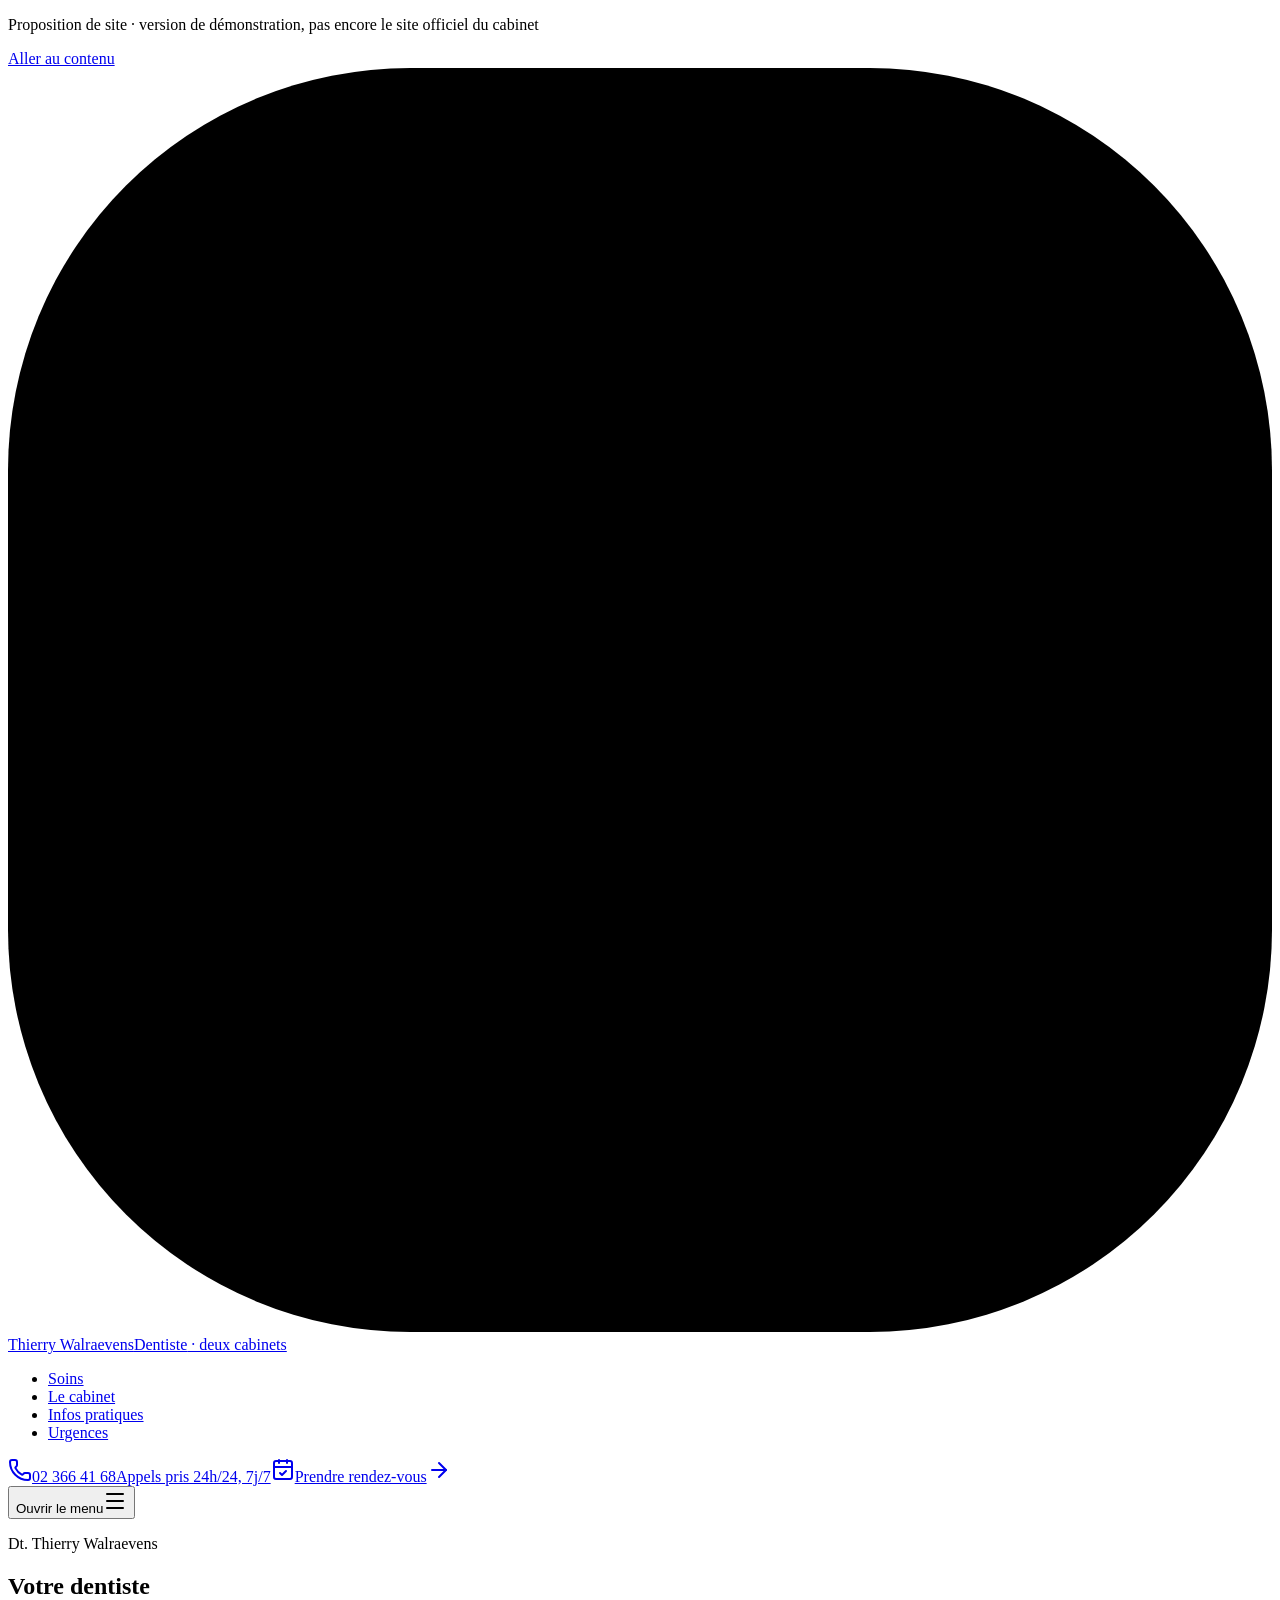
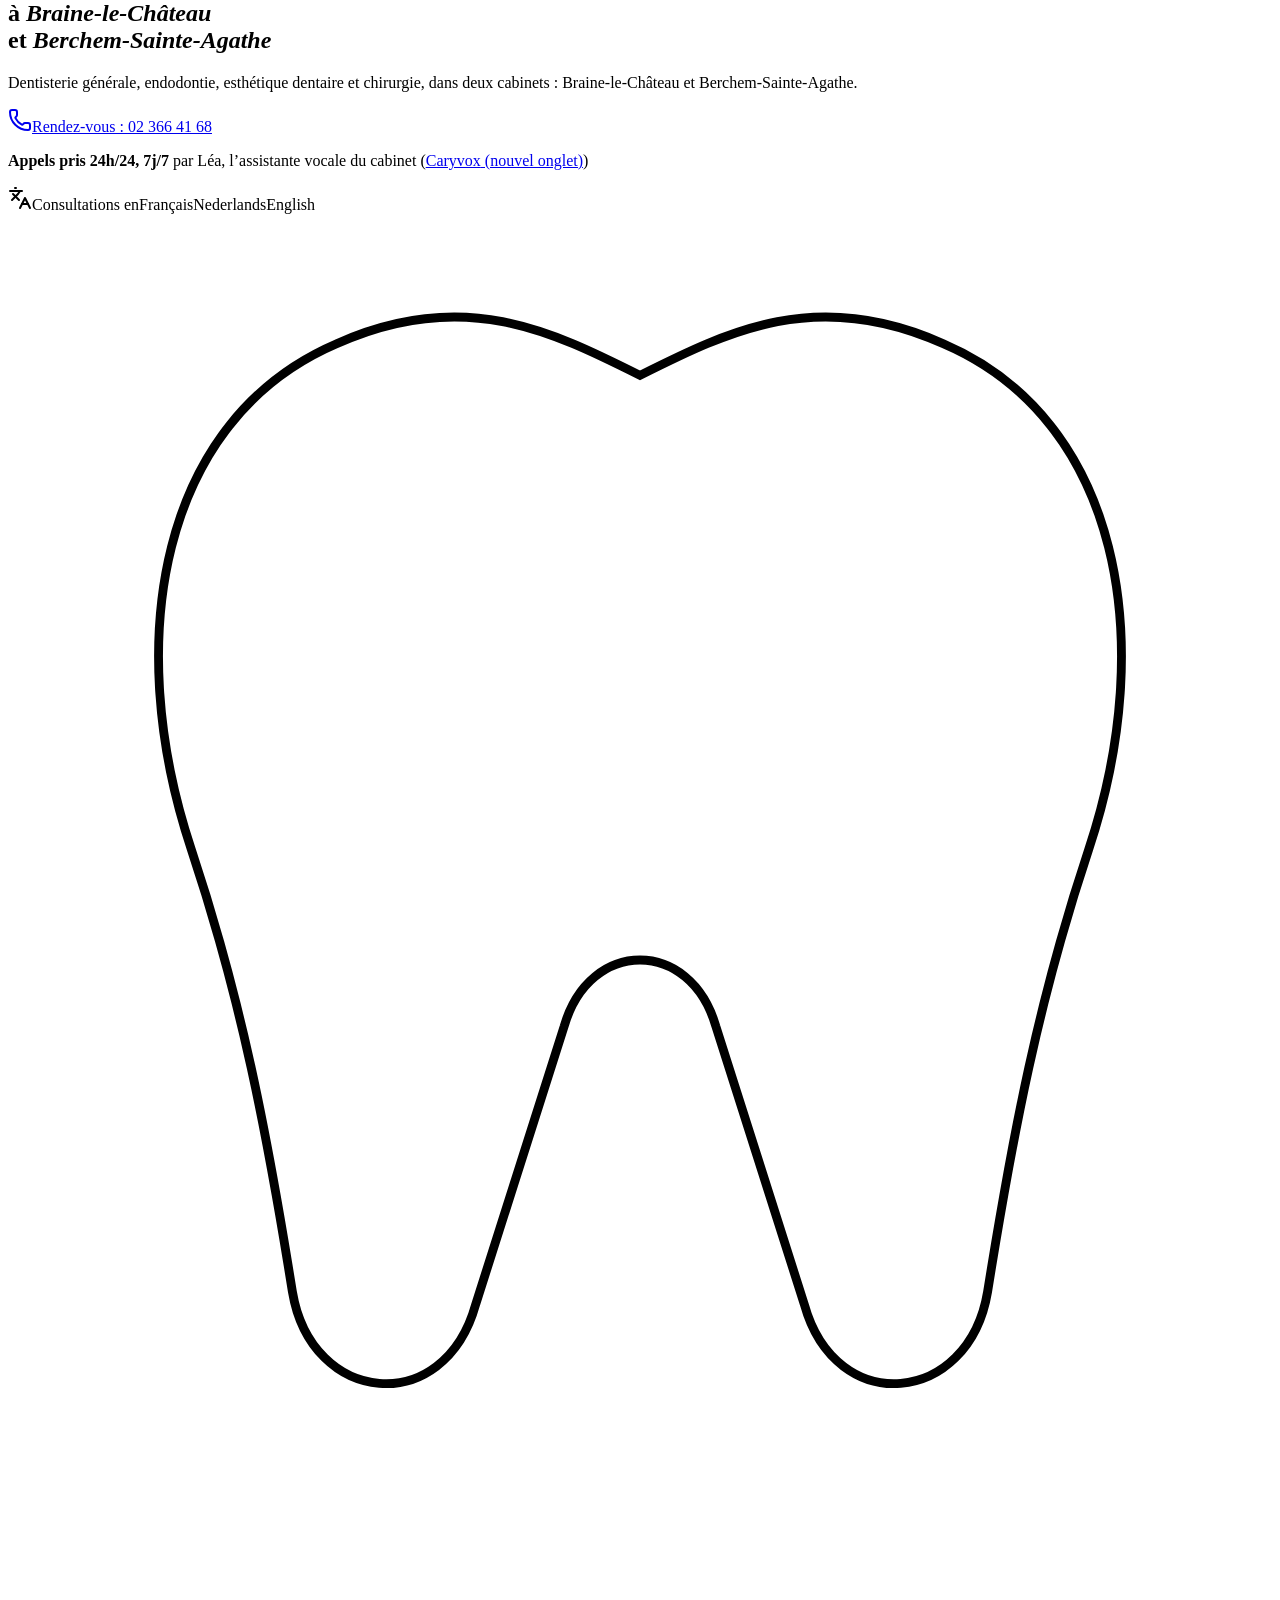
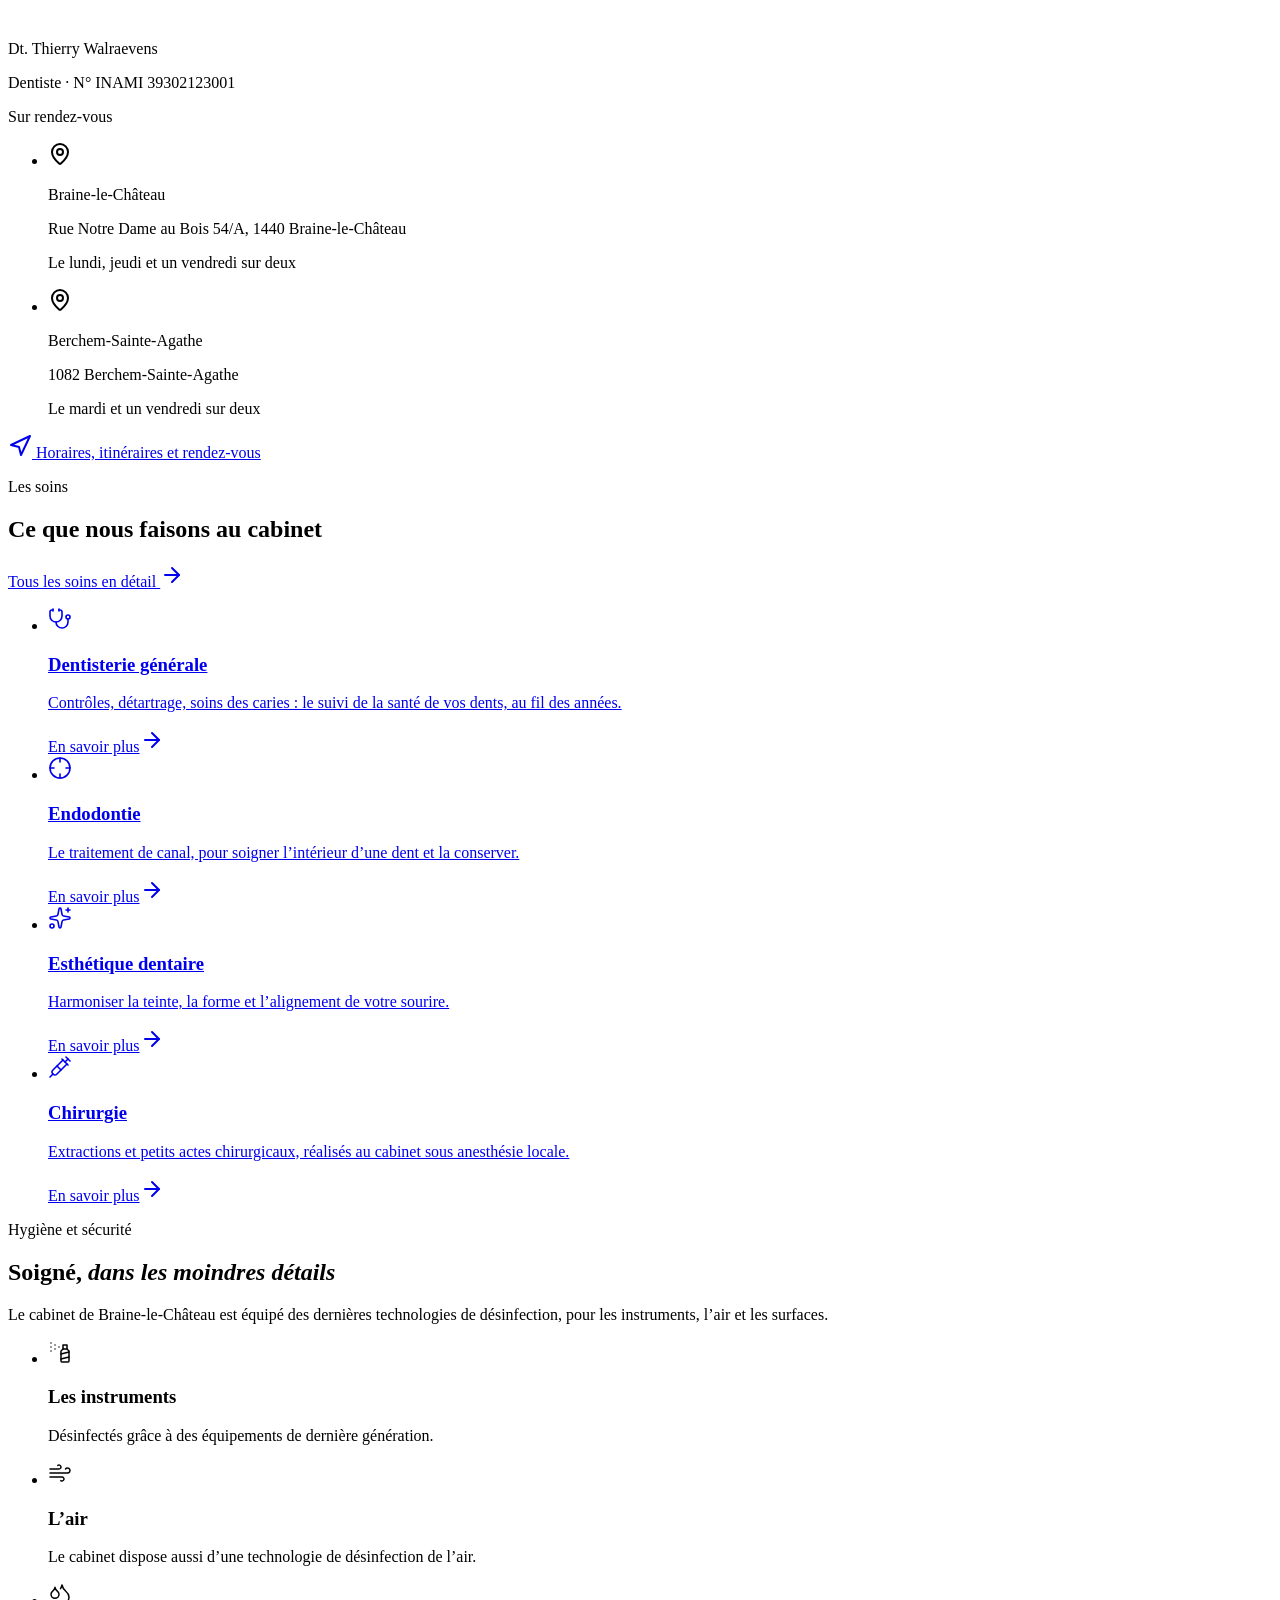
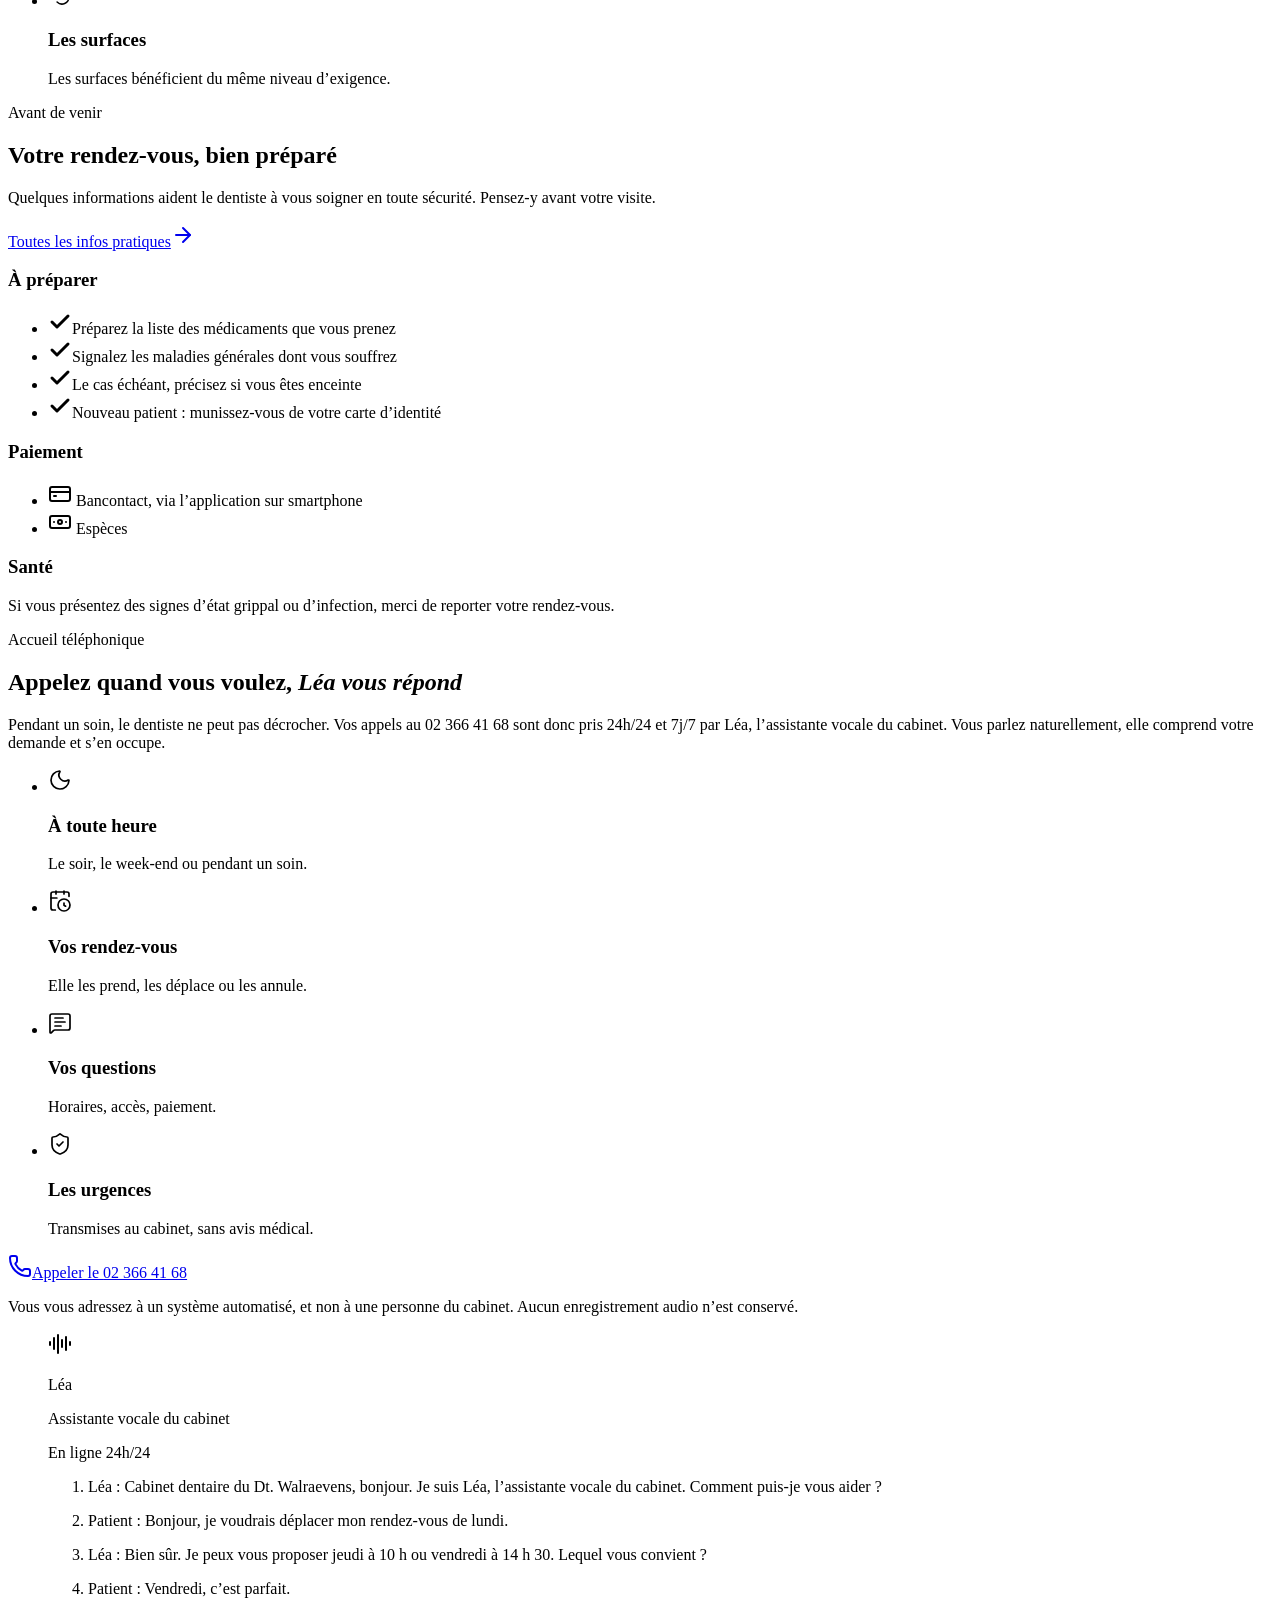
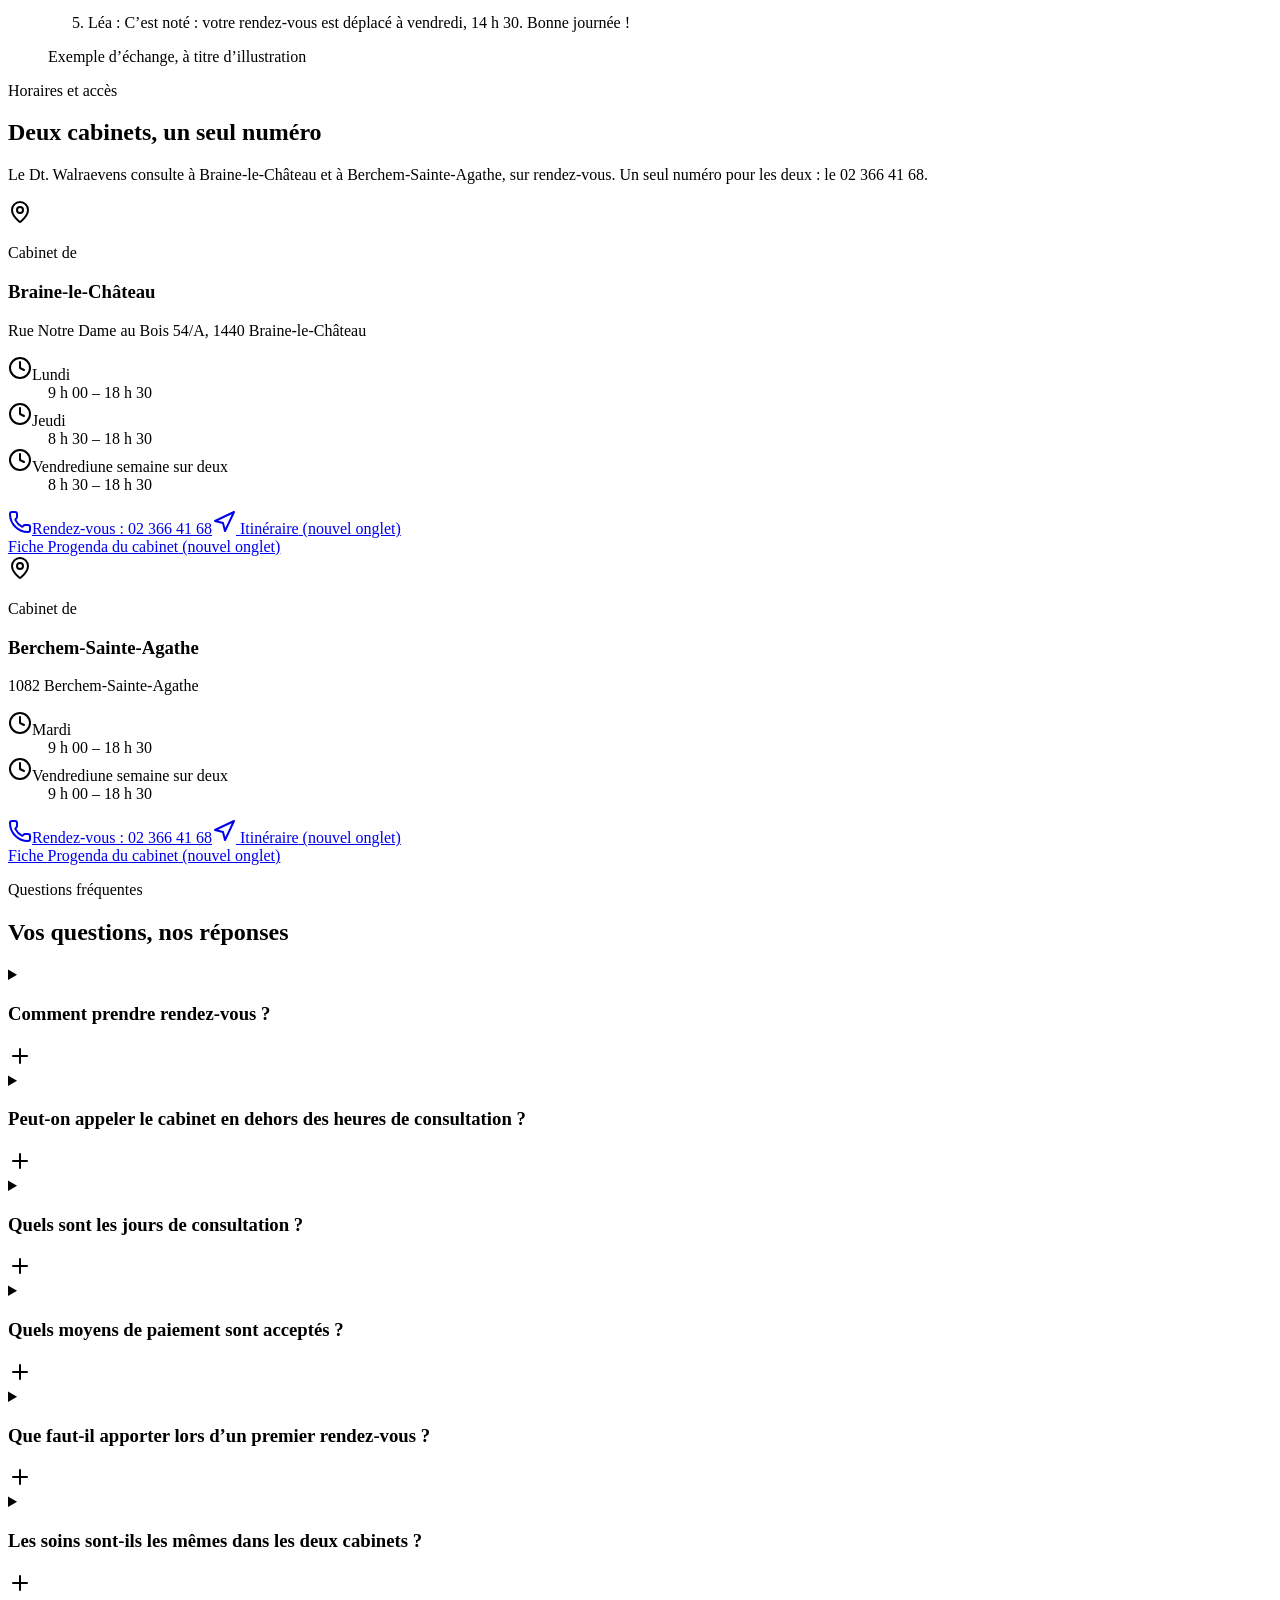
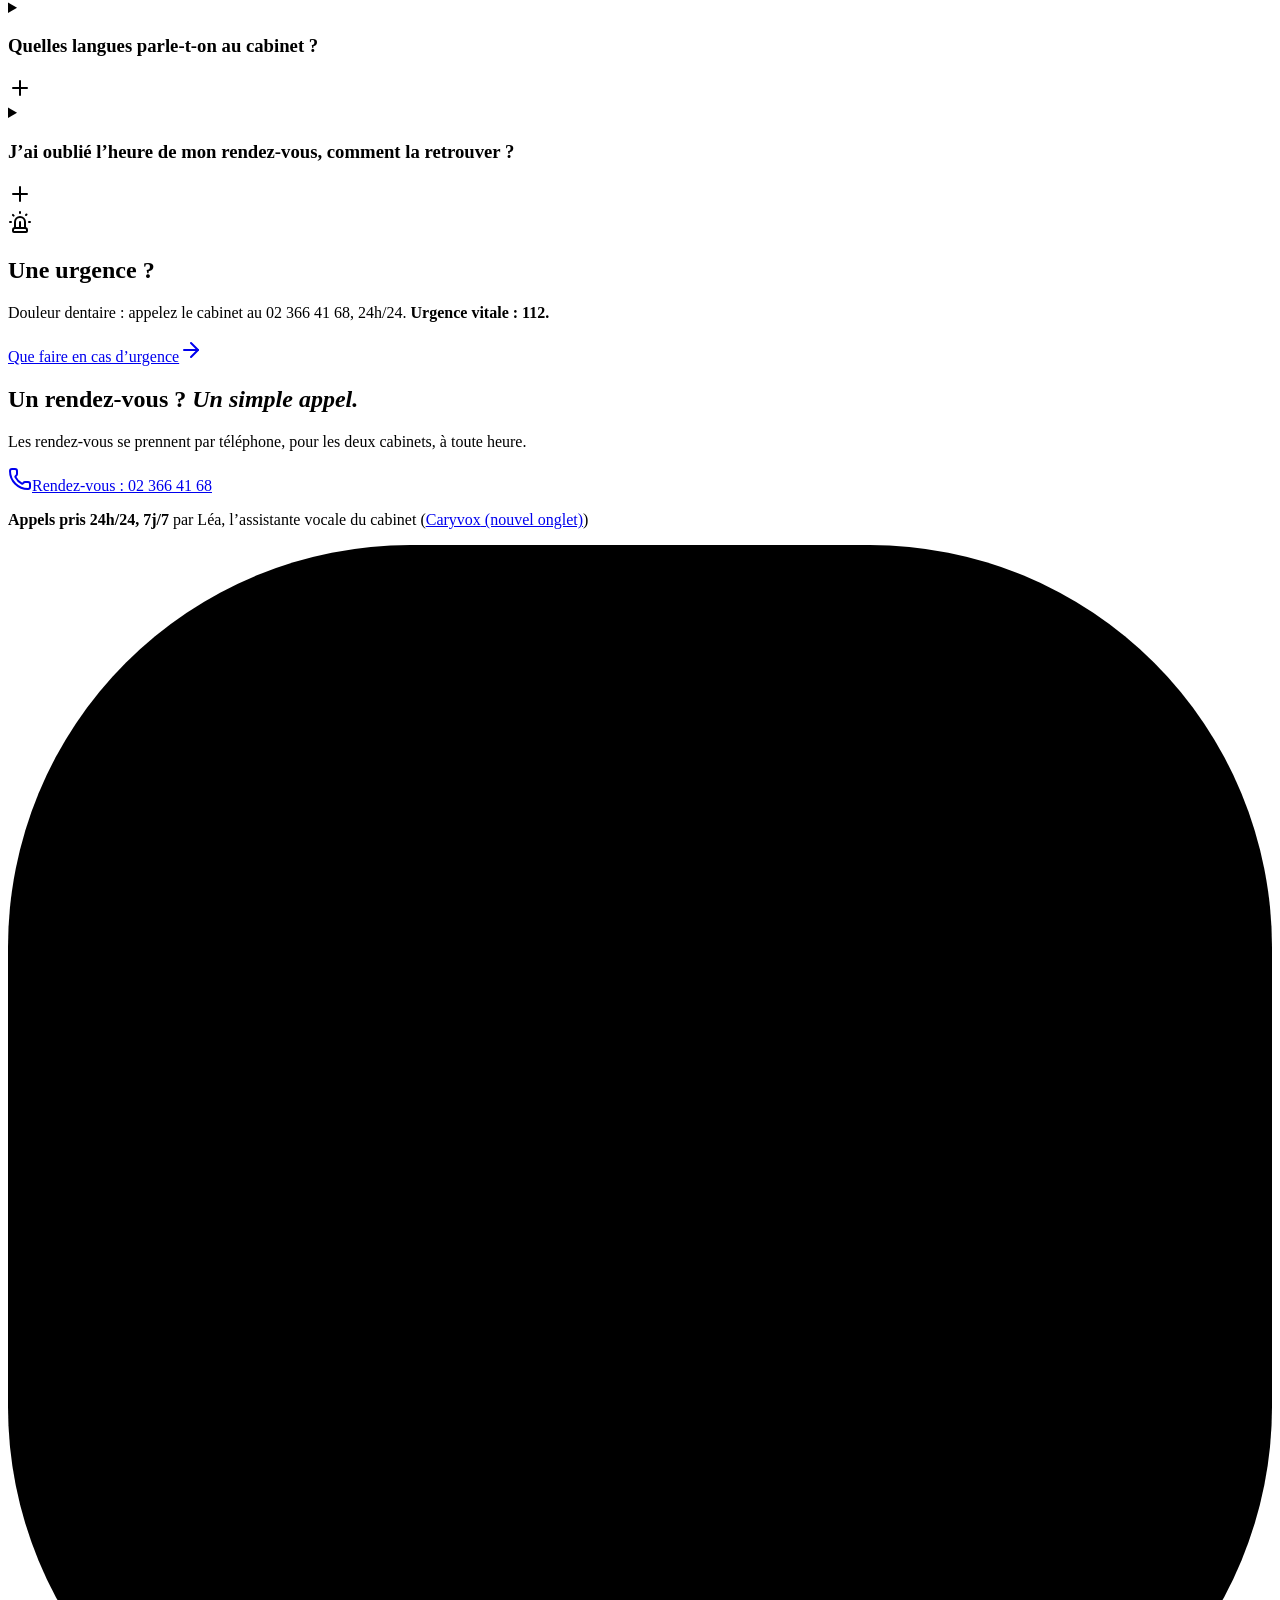
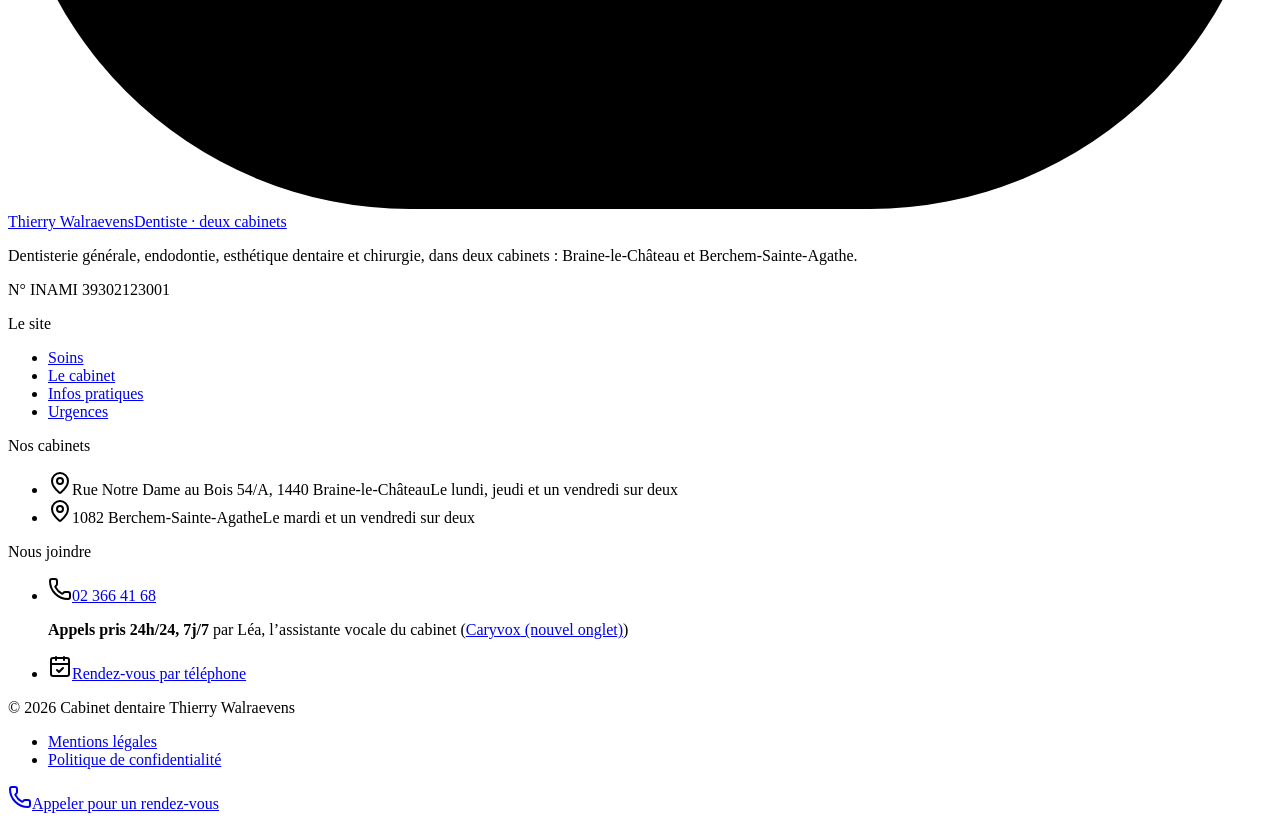
==== commit cebc3c66: "Rendez-vous uniquement par téléphone - Boutons de rendez-vous : appel au 02 366 41 68 (Léa, 24h/24) " ====
--- a/index.html
+++ b/index.html
@@ -1 +1 @@
-<!DOCTYPE html><!--YPSHuSC0V6Eyrjee9C_5Q--><html lang="fr-BE" class="__variable_625bd2 __variable_5bad4a"><head><meta charSet="utf-8"/><meta name="viewport" content="width=device-width, initial-scale=1"/><link rel="stylesheet" href="/dentiste-walraevens/_next/static/css/f1131a07d4300b26.css" data-precedence="next"/><link rel="preload" as="script" fetchPriority="low" href="/dentiste-walraevens/_next/static/chunks/webpack-4b7eadf9d708b665.js"/><script src="/dentiste-walraevens/_next/static/chunks/4bd1b696-c023c6e3521b1417.js" async=""></script><script src="/dentiste-walraevens/_next/static/chunks/255-5cf0e35ae33d90c1.js" async=""></script><script src="/dentiste-walraevens/_next/static/chunks/main-app-78d97796293f4056.js" async=""></script><script src="/dentiste-walraevens/_next/static/chunks/690-0809685d439d04f0.js" async=""></script><script src="/dentiste-walraevens/_next/static/chunks/app/layout-4bf379d474621efd.js" async=""></script><script src="/dentiste-walraevens/_next/static/chunks/app/page-1f6103c00dbeee9d.js" async=""></script><meta name="theme-color" content="#fbfaf8"/><meta name="color-scheme" content="light"/><title>Dentiste à Braine-le-Château et Berchem-Sainte-Agathe | Dt. Thierry Walraevens</title><meta name="description" content="Dt. Thierry Walraevens, dentiste à Braine-le-Château et à Berchem-Sainte-Agathe : dentisterie générale, endodontie, esthétique dentaire et chirurgie. Horaires, accès et prise de rendez-vous en ligne via Progenda."/><meta name="application-name" content="Cabinet dentaire Thierry Walraevens"/><meta name="robots" content="noindex, nofollow"/><link rel="canonical" href="https://titus5030.github.io/dentiste-walraevens/"/><meta name="format-detection" content="telephone=no"/><meta property="og:title" content="Dentiste à Braine-le-Château et Berchem-Sainte-Agathe | Dt. Thierry Walraevens"/><meta property="og:description" content="Dt. Thierry Walraevens, dentiste à Braine-le-Château et à Berchem-Sainte-Agathe : dentisterie générale, endodontie, esthétique dentaire et chirurgie. Horaires, accès et prise de rendez-vous en ligne via Progenda."/><meta property="og:url" content="https://titus5030.github.io/dentiste-walraevens/"/><meta property="og:site_name" content="Cabinet dentaire Thierry Walraevens"/><meta property="og:locale" content="fr_BE"/><meta property="og:image:type" content="image/png"/><meta property="og:image:width" content="1200"/><meta property="og:image:height" content="630"/><meta property="og:image" content="https://titus5030.github.io/dentiste-walraevens/opengraph-image.png?8718f0c8caa14f47"/><meta property="og:type" content="website"/><meta name="twitter:card" content="summary_large_image"/><meta name="twitter:title" content="Dentiste à Braine-le-Château et Berchem-Sainte-Agathe | Dt. Thierry Walraevens"/><meta name="twitter:description" content="Dt. Thierry Walraevens, dentiste à Braine-le-Château et à Berchem-Sainte-Agathe : dentisterie générale, endodontie, esthétique dentaire et chirurgie. Horaires, accès et prise de rendez-vous en ligne via Progenda."/><meta name="twitter:image:type" content="image/png"/><meta name="twitter:image:width" content="1200"/><meta name="twitter:image:height" content="630"/><meta name="twitter:image" content="https://titus5030.github.io/dentiste-walraevens/opengraph-image.png?8718f0c8caa14f47"/><link rel="icon" href="/dentiste-walraevens/icon.svg?d20a1e23008a509c" type="image/svg+xml" sizes="any"/><script src="/dentiste-walraevens/_next/static/chunks/polyfills-42372ed130431b0a.js" noModule=""></script></head><body><div hidden=""><!--$--><!--/$--></div><script type="application/ld+json">{"@context":"https://schema.org","@graph":[{"@type":"Person","@id":"https://titus5030.github.io/dentiste-walraevens/#praticien","name":"Thierry Walraevens","jobTitle":"Dentiste","identifier":{"@type":"PropertyValue","propertyID":"INAMI","value":"39302123001"},"knowsLanguage":["Français","Nederlands","English"]},{"@type":"Dentist","@id":"https://titus5030.github.io/dentiste-walraevens/#braine-le-chateau","name":"Cabinet dentaire Thierry Walraevens · Braine-le-Château","description":"Dentisterie générale, endodontie, esthétique dentaire et chirurgie, dans deux cabinets : Braine-le-Château et Berchem-Sainte-Agathe.","url":"https://titus5030.github.io/dentiste-walraevens/","image":"https://titus5030.github.io/dentiste-walraevens/opengraph-image.png","telephone":"+32 2 366 41 68","address":{"@type":"PostalAddress","streetAddress":"Rue Notre Dame au Bois 54/A","postalCode":"1440","addressLocality":"Braine-le-Château","addressCountry":"BE"},"openingHoursSpecification":[{"@type":"OpeningHoursSpecification","dayOfWeek":"https://schema.org/Monday","opens":"09:00","closes":"18:30"},{"@type":"OpeningHoursSpecification","dayOfWeek":"https://schema.org/Thursday","opens":"08:30","closes":"18:30"},{"@type":"OpeningHoursSpecification","dayOfWeek":"https://schema.org/Friday","opens":"08:30","closes":"18:30","description":"une semaine sur deux"}],"knowsLanguage":["Français","Nederlands","English"],"availableService":[{"@type":"MedicalProcedure","name":"Dentisterie générale"},{"@type":"MedicalProcedure","name":"Endodontie"},{"@type":"MedicalProcedure","name":"Esthétique dentaire"},{"@type":"MedicalProcedure","name":"Chirurgie"}],"medicalSpecialty":["Dentistry","Endodontic"],"paymentAccepted":"Bancontact, Cash","currenciesAccepted":"EUR","potentialAction":{"@type":"ReserveAction","target":"https://progenda.be/calendars/walraevens-thierry-dentiste-braine-le-chateau?locale=fr","name":"Prendre rendez-vous à Braine-le-Château"},"employee":{"@id":"https://titus5030.github.io/dentiste-walraevens/#praticien"}},{"@type":"Dentist","@id":"https://titus5030.github.io/dentiste-walraevens/#berchem-sainte-agathe","name":"Cabinet dentaire Thierry Walraevens · Berchem-Sainte-Agathe","description":"Dentisterie générale, endodontie, esthétique dentaire et chirurgie, dans deux cabinets : Braine-le-Château et Berchem-Sainte-Agathe.","url":"https://titus5030.github.io/dentiste-walraevens/","image":"https://titus5030.github.io/dentiste-walraevens/opengraph-image.png","telephone":"+32 2 366 41 68","address":{"@type":"PostalAddress","postalCode":"1082","addressLocality":"Berchem-Sainte-Agathe","addressCountry":"BE"},"openingHoursSpecification":[{"@type":"OpeningHoursSpecification","dayOfWeek":"https://schema.org/Tuesday","opens":"09:00","closes":"18:30"},{"@type":"OpeningHoursSpecification","dayOfWeek":"https://schema.org/Friday","opens":"09:00","closes":"18:30","description":"une semaine sur deux"}],"knowsLanguage":["Français","Nederlands","English"],"availableService":[{"@type":"MedicalProcedure","name":"Dentisterie générale"},{"@type":"MedicalProcedure","name":"Endodontie"},{"@type":"MedicalProcedure","name":"Esthétique dentaire"},{"@type":"MedicalProcedure","name":"Chirurgie"}],"medicalSpecialty":["Dentistry","Endodontic"],"paymentAccepted":"Bancontact, Cash","currenciesAccepted":"EUR","potentialAction":{"@type":"ReserveAction","target":"https://progenda.be/calendars/thierry-walraevens-dentiste-berchem-sainte-agathe?locale=fr","name":"Prendre rendez-vous à Berchem-Sainte-Agathe"},"employee":{"@id":"https://titus5030.github.io/dentiste-walraevens/#praticien"}}]}</script><p class="bg-encre-profond px-4 py-2 text-center text-xs text-white/75">Proposition de site · version de démonstration, pas encore le site officiel du cabinet</p><header class="sticky top-0 z-40 transition-[background-color,border-color] duration-300 border-b border-transparent bg-papier"><a href="#contenu" class="sr-only z-50 rounded-full bg-encre px-4 py-2 text-white focus:not-sr-only focus:absolute focus:top-3 focus:left-3">Aller au contenu</a><div class="conteneur flex h-20 items-center justify-between gap-6"><a aria-label="Dentiste Thierry Walraevens, accueil" class="rounded-xl" href="/dentiste-walraevens/"><span class="flex items-center gap-3"><svg viewBox="0 0 44 44" aria-hidden="true" class="size-11 shrink-0"><rect width="44" height="44" rx="14" class="fill-encre"></rect><path d="M15.2 12.5c2.3-1 4.4-.2 6.8.6 2.4-.8 4.5-1.6 6.8-.6 3.2 1.4 3.9 5.4 2.7 9.2-.9 2.8-1.4 5.3-1.8 8-.3 2-2.7 2.3-3.3.3l-1.6-5.1c-.5-1.6-2.9-1.6-3.4 0l-1.6 5.1c-.6 2-3 1.7-3.3-.3-.4-2.7-.9-5.2-1.8-8-1.2-3.8-.5-7.8 2.5-9.2Z" fill="none" stroke-width="1.7" stroke-linejoin="round" class="stroke-white"></path><circle cx="31.5" cy="12.5" r="2.4" class="fill-corail"></circle></svg><span class="flex flex-col leading-none"><span class="font-serif text-[1.375rem] text-encre">Thierry Walraevens</span><span class="mt-1 text-[0.6875rem] font-semibold tracking-[0.18em] uppercase text-gris">Dentiste<span class="hidden sm:inline"> · deux cabinets</span></span></span></span></a><nav aria-label="Navigation principale" class="hidden lg:block"><ul class="flex items-center gap-1"><li><a class="relative rounded-full px-3 py-2 text-[0.9375rem] font-medium whitespace-nowrap text-gris transition-colors hover:text-encre aria-[current=page]:text-encre" href="/dentiste-walraevens/soins/">Soins</a></li><li><a class="relative rounded-full px-3 py-2 text-[0.9375rem] font-medium whitespace-nowrap text-gris transition-colors hover:text-encre aria-[current=page]:text-encre" href="/dentiste-walraevens/le-cabinet/">Le cabinet</a></li><li><a class="relative rounded-full px-3 py-2 text-[0.9375rem] font-medium whitespace-nowrap text-gris transition-colors hover:text-encre aria-[current=page]:text-encre" href="/dentiste-walraevens/infos-pratiques/">Infos pratiques</a></li><li><a class="relative rounded-full px-3 py-2 text-[0.9375rem] font-medium whitespace-nowrap text-gris transition-colors hover:text-encre aria-[current=page]:text-encre" href="/dentiste-walraevens/urgences/">Urgences</a></li></ul></nav><div class="hidden items-center gap-2 lg:flex"><a href="tel:+3223664168" class="flex min-h-11 items-center gap-2.5 rounded-full px-3 text-encre transition-colors hover:text-corail-fonce"><svg xmlns="http://www.w3.org/2000/svg" width="24" height="24" viewBox="0 0 24 24" fill="none" stroke="currentColor" stroke-width="2" stroke-linecap="round" stroke-linejoin="round" class="lucide lucide-phone size-4 text-corail-fonce" aria-hidden="true"><path d="M13.832 16.568a1 1 0 0 0 1.213-.303l.355-.465A2 2 0 0 1 17 15h3a2 2 0 0 1 2 2v3a2 2 0 0 1-2 2A18 18 0 0 1 2 4a2 2 0 0 1 2-2h3a2 2 0 0 1 2 2v3a2 2 0 0 1-.8 1.6l-.468.351a1 1 0 0 0-.292 1.233 14 14 0 0 0 6.392 6.384"></path></svg><span class="flex flex-col leading-tight"><span class="text-[0.9375rem] font-semibold">02 366 41 68</span><span class="text-xs whitespace-nowrap text-gris">Appels pris 24h/24, 7j/7</span></span></a><a class="group inline-flex min-h-12 cursor-pointer items-center justify-center gap-2.5 whitespace-nowrap rounded-full px-6 py-3 text-[0.9375rem] font-semibold leading-none transition-[background-color,color,box-shadow,transform] duration-200 ease-doux active:translate-y-px bg-encre text-white hover:bg-encre-douce shadow-[0_10px_24px_-10px_rgb(31_42_68/0.55)] !min-h-11 !px-5" href="/dentiste-walraevens/rendez-vous/"><svg xmlns="http://www.w3.org/2000/svg" width="24" height="24" viewBox="0 0 24 24" fill="none" stroke="currentColor" stroke-width="2" stroke-linecap="round" stroke-linejoin="round" class="lucide lucide-calendar-check size-4" aria-hidden="true"><path d="M8 2v3"></path><path d="M16 2v3"></path><rect x="3" y="3" width="18" height="18" rx="2"></rect><path d="M3 9h18"></path><path d="m9 15 2 2 4-4"></path></svg>Prendre rendez-vous<svg xmlns="http://www.w3.org/2000/svg" width="24" height="24" viewBox="0 0 24 24" fill="none" stroke="currentColor" stroke-width="2" stroke-linecap="round" stroke-linejoin="round" class="lucide lucide-arrow-right size-4 transition-transform duration-200 group-hover:translate-x-1" aria-hidden="true"><path d="M5 12h14"></path><path d="m12 5 7 7-7 7"></path></svg></a></div><button type="button" aria-expanded="false" aria-controls="menu-mobile" class="-mr-2 flex size-12 cursor-pointer items-center justify-center rounded-full text-encre transition-colors hover:bg-lin lg:hidden"><span class="sr-only">Ouvrir le menu</span><svg xmlns="http://www.w3.org/2000/svg" width="24" height="24" viewBox="0 0 24 24" fill="none" stroke="currentColor" stroke-width="2" stroke-linecap="round" stroke-linejoin="round" class="lucide lucide-menu size-6" aria-hidden="true"><path d="M4 5h16"></path><path d="M4 12h16"></path><path d="M4 19h16"></path></svg></button></div><div id="menu-mobile" hidden="" class="h-[calc(100dvh-5rem)] overflow-y-auto border-t border-filet bg-papier lg:hidden"><nav aria-label="Navigation mobile" class="conteneur flex flex-col py-6"><ul class="divide-y divide-filet"><li><a aria-current="page" class="flex min-h-14 items-center font-serif text-[1.75rem] text-encre aria-[current=page]:text-corail-fonce" href="/dentiste-walraevens/">Accueil</a></li><li><a class="flex min-h-14 items-center font-serif text-[1.75rem] text-encre aria-[current=page]:text-corail-fonce" href="/dentiste-walraevens/soins/">Soins</a></li><li><a class="flex min-h-14 items-center font-serif text-[1.75rem] text-encre aria-[current=page]:text-corail-fonce" href="/dentiste-walraevens/le-cabinet/">Le cabinet</a></li><li><a class="flex min-h-14 items-center font-serif text-[1.75rem] text-encre aria-[current=page]:text-corail-fonce" href="/dentiste-walraevens/infos-pratiques/">Infos pratiques</a></li><li><a class="flex min-h-14 items-center font-serif text-[1.75rem] text-encre aria-[current=page]:text-corail-fonce" href="/dentiste-walraevens/urgences/">Urgences</a></li></ul><div class="mt-8 grid gap-3"><a class="group inline-flex min-h-12 cursor-pointer items-center justify-center gap-2.5 whitespace-nowrap rounded-full px-6 py-3 text-[0.9375rem] font-semibold leading-none transition-[background-color,color,box-shadow,transform] duration-200 ease-doux active:translate-y-px bg-corail text-encre-profond hover:bg-[#ef8672] shadow-[0_10px_24px_-10px_rgb(232_112_90/0.7)] " href="/dentiste-walraevens/rendez-vous/"><svg xmlns="http://www.w3.org/2000/svg" width="24" height="24" viewBox="0 0 24 24" fill="none" stroke="currentColor" stroke-width="2" stroke-linecap="round" stroke-linejoin="round" class="lucide lucide-calendar-check size-4" aria-hidden="true"><path d="M8 2v3"></path><path d="M16 2v3"></path><rect x="3" y="3" width="18" height="18" rx="2"></rect><path d="M3 9h18"></path><path d="m9 15 2 2 4-4"></path></svg>Prendre rendez-vous<svg xmlns="http://www.w3.org/2000/svg" width="24" height="24" viewBox="0 0 24 24" fill="none" stroke="currentColor" stroke-width="2" stroke-linecap="round" stroke-linejoin="round" class="lucide lucide-arrow-right size-4 transition-transform duration-200 group-hover:translate-x-1" aria-hidden="true"><path d="M5 12h14"></path><path d="m12 5 7 7-7 7"></path></svg></a><a href="tel:+3223664168" class="group inline-flex min-h-12 cursor-pointer items-center justify-center gap-2.5 whitespace-nowrap rounded-full px-6 py-3 text-[0.9375rem] font-semibold leading-none transition-[background-color,color,box-shadow,transform] duration-200 ease-doux active:translate-y-px bg-white text-encre ring-1 ring-filet hover:ring-encre/30 "><svg xmlns="http://www.w3.org/2000/svg" width="24" height="24" viewBox="0 0 24 24" fill="none" stroke="currentColor" stroke-width="2" stroke-linecap="round" stroke-linejoin="round" class="lucide lucide-phone size-4" aria-hidden="true"><path d="M13.832 16.568a1 1 0 0 0 1.213-.303l.355-.465A2 2 0 0 1 17 15h3a2 2 0 0 1 2 2v3a2 2 0 0 1-2 2A18 18 0 0 1 2 4a2 2 0 0 1 2-2h3a2 2 0 0 1 2 2v3a2 2 0 0 1-.8 1.6l-.468.351a1 1 0 0 0-.292 1.233 14 14 0 0 0 6.392 6.384"></path></svg>02 366 41 68</a><p class="flex items-start gap-2 text-sm leading-snug text-gris mt-1 justify-center text-center"><span aria-hidden="true" class="relative mt-1.5 flex size-2 shrink-0"><span class="absolute inline-flex h-full w-full rounded-full bg-corail/60 motion-safe:animate-ping"></span><span class="relative inline-flex size-2 rounded-full bg-corail"></span></span><span><strong class="font-semibold text-encre">Appels pris 24h/24, 7j/7</strong> par<!-- --> <!-- -->Léa, l’assistante vocale du cabinet<!-- --> (<a href="https://caryvox.ai" target="_blank" rel="noopener" class="font-semibold underline decoration-2 underline-offset-4 text-encre decoration-corail/50 hover:decoration-corail">Caryvox<span class="sr-only"> (nouvel onglet)</span></a>)</span></p></div></nav></div></header><main id="contenu" tabindex="-1" class="outline-none"><script type="application/ld+json">{"@context":"https://schema.org","@type":"FAQPage","mainEntity":[{"@type":"Question","name":"Comment prendre rendez-vous ?","acceptedAnswer":{"@type":"Answer","text":"Le rendez-vous se prend en ligne, à toute heure, sur l’agenda Progenda du cabinet de votre choix (Braine-le-Château ou Berchem-Sainte-Agathe), ou par téléphone au 02 366 41 68."}},{"@type":"Question","name":"Peut-on appeler le cabinet en dehors des heures de consultation ?","acceptedAnswer":{"@type":"Answer","text":"Oui. Les appels sont pris 24h/24 et 7j/7 par Léa, l’assistante vocale du cabinet. Elle répond à vos questions pratiques, peut prendre, déplacer ou annuler votre rendez-vous, et transmet au cabinet les situations urgentes."}},{"@type":"Question","name":"Quels sont les jours de consultation ?","acceptedAnswer":{"@type":"Answer","text":"À Braine-le-Château : le lundi de 9 h à 18 h 30, le jeudi de 8 h 30 à 18 h 30 et un vendredi sur deux de 8 h 30 à 18 h 30. À Berchem-Sainte-Agathe : le mardi de 9 h à 18 h 30 et un vendredi sur deux de 9 h à 18 h 30."}},{"@type":"Question","name":"Quels moyens de paiement sont acceptés ?","acceptedAnswer":{"@type":"Answer","text":"Le paiement se fait par Bancontact, via l’application sur smartphone, ou en espèces."}},{"@type":"Question","name":"Que faut-il apporter lors d’un premier rendez-vous ?","acceptedAnswer":{"@type":"Answer","text":"Votre carte d’identité, la liste des médicaments que vous prenez, et les informations sur vos éventuelles maladies générales ou une grossesse."}},{"@type":"Question","name":"Les soins sont-ils les mêmes dans les deux cabinets ?","acceptedAnswer":{"@type":"Answer","text":"Oui. Les mêmes soins sont proposés à Braine-le-Château et à Berchem-Sainte-Agathe, et un seul numéro permet de joindre les deux : le 02 366 41 68."}},{"@type":"Question","name":"Quelles langues parle-t-on au cabinet ?","acceptedAnswer":{"@type":"Answer","text":"Les consultations se déroulent en français, en néerlandais ou en anglais."}},{"@type":"Question","name":"J’ai oublié l’heure de mon rendez-vous, comment la retrouver ?","acceptedAnswer":{"@type":"Answer","text":"Sur l’agenda Progenda du cabinet concerné, la fonction « J’ai oublié mon rendez-vous » vous envoie la liste de vos rendez-vous par email. Vous pouvez aussi l’utiliser pour annuler."}}]}</script><section class="relative isolate overflow-hidden"><div aria-hidden="true" class="absolute -top-56 -right-40 -z-10 size-[46rem] rounded-full bg-[radial-gradient(circle,rgb(242_215_201/0.85),transparent_62%)]"></div><div class="conteneur grid items-center gap-14 pt-10 pb-20 sm:pt-16 lg:grid-cols-12 lg:gap-10 lg:pt-20 lg:pb-28"><div class="lg:col-span-7"><p class="surtitre">Dt. Thierry Walraevens</p><h1 class="mt-5 text-[2.25rem] leading-[1.02] sm:text-6xl xl:text-[4.5rem]">Votre dentiste<br/>à <em class="whitespace-nowrap text-corail-fonce">Braine-le-Château</em><br/>et <em class="whitespace-nowrap text-corail-fonce">Berchem-Sainte-Agathe</em></h1><p class="mt-7 max-w-xl text-lg text-gris sm:text-xl">Dentisterie générale, endodontie, esthétique dentaire et chirurgie, dans deux cabinets : Braine-le-Château et Berchem-Sainte-Agathe.</p><div class="mt-10 flex flex-col gap-3 sm:flex-row"><a class="group inline-flex min-h-12 cursor-pointer items-center justify-center gap-2.5 whitespace-nowrap rounded-full px-6 py-3 text-[0.9375rem] font-semibold leading-none transition-[background-color,color,box-shadow,transform] duration-200 ease-doux active:translate-y-px bg-corail text-encre-profond hover:bg-[#ef8672] shadow-[0_10px_24px_-10px_rgb(232_112_90/0.7)] " href="/dentiste-walraevens/rendez-vous/"><svg xmlns="http://www.w3.org/2000/svg" width="24" height="24" viewBox="0 0 24 24" fill="none" stroke="currentColor" stroke-width="2" stroke-linecap="round" stroke-linejoin="round" class="lucide lucide-calendar-check size-4" aria-hidden="true"><path d="M8 2v3"></path><path d="M16 2v3"></path><rect x="3" y="3" width="18" height="18" rx="2"></rect><path d="M3 9h18"></path><path d="m9 15 2 2 4-4"></path></svg>Prendre rendez-vous<svg xmlns="http://www.w3.org/2000/svg" width="24" height="24" viewBox="0 0 24 24" fill="none" stroke="currentColor" stroke-width="2" stroke-linecap="round" stroke-linejoin="round" class="lucide lucide-arrow-right size-4 transition-transform duration-200 group-hover:translate-x-1" aria-hidden="true"><path d="M5 12h14"></path><path d="m12 5 7 7-7 7"></path></svg></a><a href="tel:+3223664168" class="group inline-flex min-h-12 cursor-pointer items-center justify-center gap-2.5 whitespace-nowrap rounded-full px-6 py-3 text-[0.9375rem] font-semibold leading-none transition-[background-color,color,box-shadow,transform] duration-200 ease-doux active:translate-y-px bg-white text-encre ring-1 ring-filet hover:ring-encre/30 "><svg xmlns="http://www.w3.org/2000/svg" width="24" height="24" viewBox="0 0 24 24" fill="none" stroke="currentColor" stroke-width="2" stroke-linecap="round" stroke-linejoin="round" class="lucide lucide-phone size-4" aria-hidden="true"><path d="M13.832 16.568a1 1 0 0 0 1.213-.303l.355-.465A2 2 0 0 1 17 15h3a2 2 0 0 1 2 2v3a2 2 0 0 1-2 2A18 18 0 0 1 2 4a2 2 0 0 1 2-2h3a2 2 0 0 1 2 2v3a2 2 0 0 1-.8 1.6l-.468.351a1 1 0 0 0-.292 1.233 14 14 0 0 0 6.392 6.384"></path></svg>02 366 41 68</a></div><p class="flex items-start gap-2 text-sm leading-snug text-gris mt-5"><span aria-hidden="true" class="relative mt-1.5 flex size-2 shrink-0"><span class="absolute inline-flex h-full w-full rounded-full bg-corail/60 motion-safe:animate-ping"></span><span class="relative inline-flex size-2 rounded-full bg-corail"></span></span><span><strong class="font-semibold text-encre">Appels pris 24h/24, 7j/7</strong> par<!-- --> <!-- -->Léa, l’assistante vocale du cabinet<!-- --> (<a href="https://caryvox.ai" target="_blank" rel="noopener" class="font-semibold underline decoration-2 underline-offset-4 text-encre decoration-corail/50 hover:decoration-corail">Caryvox<span class="sr-only"> (nouvel onglet)</span></a>)</span></p><p class="mt-6 flex flex-wrap items-center gap-2 text-sm text-gris"><svg xmlns="http://www.w3.org/2000/svg" width="24" height="24" viewBox="0 0 24 24" fill="none" stroke="currentColor" stroke-width="2" stroke-linecap="round" stroke-linejoin="round" class="lucide lucide-languages size-4 text-corail-fonce" aria-hidden="true"><path d="m5 8 6 6"></path><path d="m4 14 6-6 2-3"></path><path d="M2 5h12"></path><path d="M7 2h1"></path><path d="m22 22-5-10-5 10"></path><path d="M14 18h6"></path></svg>Consultations en<span lang="fr" class="rounded-full border border-filet bg-white px-2.5 py-0.5 font-semibold text-encre">Français</span><span lang="nl" class="rounded-full border border-filet bg-white px-2.5 py-0.5 font-semibold text-encre">Nederlands</span><span lang="en" class="rounded-full border border-filet bg-white px-2.5 py-0.5 font-semibold text-encre">English</span></p></div><div class="relative lg:col-span-5"><svg viewBox="0 0 200 220" aria-hidden="true" class="absolute -top-16 -right-10 -z-10 hidden w-80 text-corail/30 lg:block"><path d="M52 18c20-9 34-2 48 5 14-7 28-14 48-5 28 12 34 47 23 80-8 24-12 45-16 70-3 18-24 20-29 2l-14-44c-4-14-20-14-24 0l-14 44c-5 18-26 16-29-2-4-25-8-46-16-70C18 65 24 30 52 18Z" fill="none" stroke-width="1.4" stroke="currentColor"></path></svg><div class="relative rounded-[var(--radius-grand)] bg-encre p-7 text-white shadow-flottant sm:p-9"><div class="flex items-start justify-between gap-4"><div><p class="font-serif text-[1.75rem] leading-tight text-white sm:text-3xl">Dt. Thierry Walraevens</p><p class="mt-1 text-sm text-white/60">Dentiste · N° INAMI <!-- -->39302123001</p></div><span class="shrink-0 whitespace-nowrap rounded-full bg-corail/15 px-3 py-1 text-xs font-semibold text-peche">Sur rendez-vous</span></div><ul class="mt-8 space-y-5 border-t border-white/10 pt-6"><li class="flex items-start gap-3"><svg xmlns="http://www.w3.org/2000/svg" width="24" height="24" viewBox="0 0 24 24" fill="none" stroke="currentColor" stroke-width="2" stroke-linecap="round" stroke-linejoin="round" class="lucide lucide-map-pin mt-1.5 size-4 shrink-0 text-corail" aria-hidden="true"><path d="M20 10c0 4.993-5.539 10.193-7.399 11.799a1 1 0 0 1-1.202 0C9.539 20.193 4 14.993 4 10a8 8 0 0 1 16 0"></path><circle cx="12" cy="10" r="3"></circle></svg><div><p class="font-serif text-2xl leading-tight text-white">Braine-le-Château</p><p class="mt-1 text-sm text-white/70">Rue Notre Dame au Bois 54/A, 1440 Braine-le-Château</p><p class="mt-1 text-sm text-peche">Le <!-- -->lundi, jeudi et un vendredi sur deux</p></div></li><li class="flex items-start gap-3"><svg xmlns="http://www.w3.org/2000/svg" width="24" height="24" viewBox="0 0 24 24" fill="none" stroke="currentColor" stroke-width="2" stroke-linecap="round" stroke-linejoin="round" class="lucide lucide-map-pin mt-1.5 size-4 shrink-0 text-corail" aria-hidden="true"><path d="M20 10c0 4.993-5.539 10.193-7.399 11.799a1 1 0 0 1-1.202 0C9.539 20.193 4 14.993 4 10a8 8 0 0 1 16 0"></path><circle cx="12" cy="10" r="3"></circle></svg><div><p class="font-serif text-2xl leading-tight text-white">Berchem-Sainte-Agathe</p><p class="mt-1 text-sm text-white/70">1082 Berchem-Sainte-Agathe</p><p class="mt-1 text-sm text-peche">Le <!-- -->mardi et un vendredi sur deux</p></div></li></ul><a class="mt-7 inline-flex items-center gap-2 text-sm font-semibold text-peche underline decoration-peche/40 underline-offset-4 hover:decoration-peche" href="/dentiste-walraevens/rendez-vous/"><svg xmlns="http://www.w3.org/2000/svg" width="24" height="24" viewBox="0 0 24 24" fill="none" stroke="currentColor" stroke-width="2" stroke-linecap="round" stroke-linejoin="round" class="lucide lucide-navigation size-4" aria-hidden="true"><polygon points="3 11 22 2 13 21 11 13 3 11"></polygon></svg> Horaires, itinéraires et rendez-vous</a></div></div></div></section><section aria-labelledby="titre-soins" class="border-t border-filet bg-white py-20 sm:py-28"><div class="conteneur"><div class="flex flex-col justify-between gap-8 lg:flex-row lg:items-end"><div class="max-w-2xl "><p class="surtitre ">Les soins</p><h2 id="titre-soins" class="mt-4 text-[2.375rem] leading-[1.05] sm:text-5xl ">Ce que nous faisons au cabinet</h2></div><a class="lien inline-flex shrink-0 items-center gap-2" href="/dentiste-walraevens/soins/">Tous les soins en détail <svg xmlns="http://www.w3.org/2000/svg" width="24" height="24" viewBox="0 0 24 24" fill="none" stroke="currentColor" stroke-width="2" stroke-linecap="round" stroke-linejoin="round" class="lucide lucide-arrow-right size-4" aria-hidden="true"><path d="M5 12h14"></path><path d="m12 5 7 7-7 7"></path></svg></a></div><ul class="mt-14 grid gap-5 sm:grid-cols-2 lg:grid-cols-4"><li class="apparition"><a class="group relative flex h-full flex-col rounded-[var(--radius-carte)] border border-filet bg-papier p-7 transition-[border-color,box-shadow,transform] duration-300 ease-doux hover:-translate-y-1 hover:border-corail/40 hover:shadow-flottant" href="/dentiste-walraevens/soins/#dentisterie-generale"><span class="flex size-12 items-center justify-center rounded-2xl bg-peche-pale text-corail-fonce transition-colors duration-300 group-hover:bg-corail group-hover:text-encre-profond"><svg xmlns="http://www.w3.org/2000/svg" width="24" height="24" viewBox="0 0 24 24" fill="none" stroke="currentColor" stroke-width="1.6" stroke-linecap="round" stroke-linejoin="round" class="lucide lucide-stethoscope size-6" aria-hidden="true"><path d="M11 2v2"></path><path d="M5 2v2"></path><path d="M5 3H4a2 2 0 0 0-2 2v4a6 6 0 0 0 12 0V5a2 2 0 0 0-2-2h-1"></path><path d="M8 15a6 6 0 0 0 12 0v-3"></path><circle cx="20" cy="10" r="2"></circle></svg></span><h3 class="mt-8 text-[1.875rem] leading-tight">Dentisterie générale</h3><p class="mt-3 text-[0.9375rem] text-gris">Contrôles, détartrage, soins des caries : le suivi de la santé de vos dents, au fil des années.</p><span class="mt-auto inline-flex items-center gap-2 pt-6 text-[0.9375rem] font-semibold text-encre">En savoir plus<svg xmlns="http://www.w3.org/2000/svg" width="24" height="24" viewBox="0 0 24 24" fill="none" stroke="currentColor" stroke-width="2" stroke-linecap="round" stroke-linejoin="round" class="lucide lucide-arrow-right size-4 transition-transform duration-200 group-hover:translate-x-1" aria-hidden="true"><path d="M5 12h14"></path><path d="m12 5 7 7-7 7"></path></svg></span></a></li><li class="apparition"><a class="group relative flex h-full flex-col rounded-[var(--radius-carte)] border border-filet bg-papier p-7 transition-[border-color,box-shadow,transform] duration-300 ease-doux hover:-translate-y-1 hover:border-corail/40 hover:shadow-flottant" href="/dentiste-walraevens/soins/#endodontie"><span class="flex size-12 items-center justify-center rounded-2xl bg-peche-pale text-corail-fonce transition-colors duration-300 group-hover:bg-corail group-hover:text-encre-profond"><svg xmlns="http://www.w3.org/2000/svg" width="24" height="24" viewBox="0 0 24 24" fill="none" stroke="currentColor" stroke-width="1.6" stroke-linecap="round" stroke-linejoin="round" class="lucide lucide-crosshair size-6" aria-hidden="true"><circle cx="12" cy="12" r="10"></circle><line x1="22" x2="18" y1="12" y2="12"></line><line x1="6" x2="2" y1="12" y2="12"></line><line x1="12" x2="12" y1="6" y2="2"></line><line x1="12" x2="12" y1="22" y2="18"></line></svg></span><h3 class="mt-8 text-[1.875rem] leading-tight">Endodontie</h3><p class="mt-3 text-[0.9375rem] text-gris">Le traitement de canal, pour soigner l’intérieur d’une dent et la conserver.</p><span class="mt-auto inline-flex items-center gap-2 pt-6 text-[0.9375rem] font-semibold text-encre">En savoir plus<svg xmlns="http://www.w3.org/2000/svg" width="24" height="24" viewBox="0 0 24 24" fill="none" stroke="currentColor" stroke-width="2" stroke-linecap="round" stroke-linejoin="round" class="lucide lucide-arrow-right size-4 transition-transform duration-200 group-hover:translate-x-1" aria-hidden="true"><path d="M5 12h14"></path><path d="m12 5 7 7-7 7"></path></svg></span></a></li><li class="apparition"><a class="group relative flex h-full flex-col rounded-[var(--radius-carte)] border border-filet bg-papier p-7 transition-[border-color,box-shadow,transform] duration-300 ease-doux hover:-translate-y-1 hover:border-corail/40 hover:shadow-flottant" href="/dentiste-walraevens/soins/#esthetique-dentaire"><span class="flex size-12 items-center justify-center rounded-2xl bg-peche-pale text-corail-fonce transition-colors duration-300 group-hover:bg-corail group-hover:text-encre-profond"><svg xmlns="http://www.w3.org/2000/svg" width="24" height="24" viewBox="0 0 24 24" fill="none" stroke="currentColor" stroke-width="1.6" stroke-linecap="round" stroke-linejoin="round" class="lucide lucide-sparkles lucide-stars size-6" aria-hidden="true"><path d="M11.017 2.814a1 1 0 0 1 1.966 0l1.051 5.558a2 2 0 0 0 1.594 1.594l5.558 1.051a1 1 0 0 1 0 1.966l-5.558 1.051a2 2 0 0 0-1.594 1.594l-1.051 5.558a1 1 0 0 1-1.966 0l-1.051-5.558a2 2 0 0 0-1.594-1.594l-5.558-1.051a1 1 0 0 1 0-1.966l5.558-1.051a2 2 0 0 0 1.594-1.594z"></path><path d="M20 2v4"></path><path d="M22 4h-4"></path><circle cx="4" cy="20" r="2"></circle></svg></span><h3 class="mt-8 text-[1.875rem] leading-tight">Esthétique dentaire</h3><p class="mt-3 text-[0.9375rem] text-gris">Harmoniser la teinte, la forme et l’alignement de votre sourire.</p><span class="mt-auto inline-flex items-center gap-2 pt-6 text-[0.9375rem] font-semibold text-encre">En savoir plus<svg xmlns="http://www.w3.org/2000/svg" width="24" height="24" viewBox="0 0 24 24" fill="none" stroke="currentColor" stroke-width="2" stroke-linecap="round" stroke-linejoin="round" class="lucide lucide-arrow-right size-4 transition-transform duration-200 group-hover:translate-x-1" aria-hidden="true"><path d="M5 12h14"></path><path d="m12 5 7 7-7 7"></path></svg></span></a></li><li class="apparition"><a class="group relative flex h-full flex-col rounded-[var(--radius-carte)] border border-filet bg-papier p-7 transition-[border-color,box-shadow,transform] duration-300 ease-doux hover:-translate-y-1 hover:border-corail/40 hover:shadow-flottant" href="/dentiste-walraevens/soins/#chirurgie"><span class="flex size-12 items-center justify-center rounded-2xl bg-peche-pale text-corail-fonce transition-colors duration-300 group-hover:bg-corail group-hover:text-encre-profond"><svg xmlns="http://www.w3.org/2000/svg" width="24" height="24" viewBox="0 0 24 24" fill="none" stroke="currentColor" stroke-width="1.6" stroke-linecap="round" stroke-linejoin="round" class="lucide lucide-syringe size-6" aria-hidden="true"><path d="m18 2 4 4"></path><path d="m17 7 3-3"></path><path d="M19 9 8.7 19.3c-1 1-2.5 1-3.4 0l-.6-.6c-1-1-1-2.5 0-3.4L15 5"></path><path d="m9 11 4 4"></path><path d="m5 19-3 3"></path><path d="m14 4 6 6"></path></svg></span><h3 class="mt-8 text-[1.875rem] leading-tight">Chirurgie</h3><p class="mt-3 text-[0.9375rem] text-gris">Extractions et petits actes chirurgicaux, réalisés au cabinet sous anesthésie locale.</p><span class="mt-auto inline-flex items-center gap-2 pt-6 text-[0.9375rem] font-semibold text-encre">En savoir plus<svg xmlns="http://www.w3.org/2000/svg" width="24" height="24" viewBox="0 0 24 24" fill="none" stroke="currentColor" stroke-width="2" stroke-linecap="round" stroke-linejoin="round" class="lucide lucide-arrow-right size-4 transition-transform duration-200 group-hover:translate-x-1" aria-hidden="true"><path d="M5 12h14"></path><path d="m12 5 7 7-7 7"></path></svg></span></a></li></ul></div></section><section aria-labelledby="titre-hygiene" class="relative isolate overflow-hidden bg-encre py-20 text-white sm:py-28"><div aria-hidden="true" class="absolute -bottom-40 -left-40 -z-10 size-[36rem] rounded-full bg-[radial-gradient(circle,rgb(232_112_90/0.25),transparent_65%)]"></div><div class="conteneur grid gap-14 lg:grid-cols-12 lg:items-center"><div class="lg:col-span-5"><div class="max-w-2xl "><p class="surtitre !text-peche">Hygiène et sécurité</p><h2 id="titre-hygiene" class="mt-4 text-[2.375rem] leading-[1.05] sm:text-5xl !text-white">Soigné, <em class="text-peche">dans les moindres détails</em></h2><p class="mt-5 text-lg text-white/70">Le cabinet de Braine-le-Château est équipé des dernières technologies de désinfection, pour les instruments, l’air et les surfaces.</p></div></div><ul class="grid gap-5 sm:grid-cols-3 lg:col-span-7"><li class="apparition rounded-[var(--radius-carte)] bg-white/[0.04] p-7 ring-1 ring-white/10"><svg xmlns="http://www.w3.org/2000/svg" width="24" height="24" viewBox="0 0 24 24" fill="none" stroke="currentColor" stroke-width="1.5" stroke-linecap="round" stroke-linejoin="round" class="lucide lucide-spray-can size-7 text-corail" aria-hidden="true"><path d="M3 3h.01"></path><path d="M7 5h.01"></path><path d="M11 7h.01"></path><path d="M3 7h.01"></path><path d="M7 9h.01"></path><path d="M3 11h.01"></path><rect width="4" height="4" x="15" y="5"></rect><path d="m19 9 2 2v10c0 .6-.4 1-1 1h-6c-.6 0-1-.4-1-1V11l2-2"></path><path d="m13 14 8-2"></path><path d="m13 19 8-2"></path></svg><h3 class="mt-6 text-2xl !text-white">Les instruments</h3><p class="mt-2 text-[0.9375rem] text-white/65">Désinfectés grâce à des équipements de dernière génération.</p></li><li class="apparition rounded-[var(--radius-carte)] bg-white/[0.04] p-7 ring-1 ring-white/10"><svg xmlns="http://www.w3.org/2000/svg" width="24" height="24" viewBox="0 0 24 24" fill="none" stroke="currentColor" stroke-width="1.5" stroke-linecap="round" stroke-linejoin="round" class="lucide lucide-wind size-7 text-corail" aria-hidden="true"><path d="M12.8 19.6A2 2 0 1 0 14 16H2"></path><path d="M17.5 8a2.5 2.5 0 1 1 2 4H2"></path><path d="M9.8 4.4A2 2 0 1 1 11 8H2"></path></svg><h3 class="mt-6 text-2xl !text-white">L’air</h3><p class="mt-2 text-[0.9375rem] text-white/65">Le cabinet dispose aussi d’une technologie de désinfection de l’air.</p></li><li class="apparition rounded-[var(--radius-carte)] bg-white/[0.04] p-7 ring-1 ring-white/10"><svg xmlns="http://www.w3.org/2000/svg" width="24" height="24" viewBox="0 0 24 24" fill="none" stroke="currentColor" stroke-width="1.5" stroke-linecap="round" stroke-linejoin="round" class="lucide lucide-droplets size-7 text-corail" aria-hidden="true"><path d="M7 16.3c2.2 0 4-1.83 4-4.05 0-1.16-.57-2.26-1.71-3.19S7.29 6.75 7 5.3c-.29 1.45-1.14 2.84-2.29 3.76S3 11.1 3 12.25c0 2.22 1.8 4.05 4 4.05z"></path><path d="M12.56 6.6A10.97 10.97 0 0 0 14 3.02c.5 2.5 2 4.9 4 6.5s3 3.5 3 5.5a6.98 6.98 0 0 1-11.91 4.97"></path></svg><h3 class="mt-6 text-2xl !text-white">Les surfaces</h3><p class="mt-2 text-[0.9375rem] text-white/65">Les surfaces bénéficient du même niveau d’exigence.</p></li></ul></div></section><section aria-labelledby="titre-visite" class="conteneur py-20 sm:py-28"><div class="grid gap-12 lg:grid-cols-12 lg:gap-16"><div class="lg:col-span-5"><div class="max-w-2xl "><p class="surtitre ">Avant de venir</p><h2 id="titre-visite" class="mt-4 text-[2.375rem] leading-[1.05] sm:text-5xl ">Votre rendez-vous, bien préparé</h2><p class="mt-5 text-lg text-gris">Quelques informations aident le dentiste à vous soigner en toute sécurité. Pensez-y avant votre visite.</p></div><div class="mt-8"><a class="group inline-flex min-h-12 cursor-pointer items-center justify-center gap-2.5 whitespace-nowrap rounded-full px-6 py-3 text-[0.9375rem] font-semibold leading-none transition-[background-color,color,box-shadow,transform] duration-200 ease-doux active:translate-y-px bg-white text-encre ring-1 ring-filet hover:ring-encre/30 " href="/dentiste-walraevens/infos-pratiques/">Toutes les infos pratiques<svg xmlns="http://www.w3.org/2000/svg" width="24" height="24" viewBox="0 0 24 24" fill="none" stroke="currentColor" stroke-width="2" stroke-linecap="round" stroke-linejoin="round" class="lucide lucide-arrow-right size-4 transition-transform duration-200 group-hover:translate-x-1" aria-hidden="true"><path d="M5 12h14"></path><path d="m12 5 7 7-7 7"></path></svg></a></div></div><div class="grid gap-5 lg:col-span-7"><div class="carte p-7 sm:p-9"><h3 class="text-[1.75rem]">À préparer</h3><ul class="mt-5 space-y-3"><li class="flex gap-3 text-encre"><span class="mt-0.5 flex size-6 shrink-0 items-center justify-center rounded-full bg-peche-pale text-corail-fonce"><svg xmlns="http://www.w3.org/2000/svg" width="24" height="24" viewBox="0 0 24 24" fill="none" stroke="currentColor" stroke-width="3" stroke-linecap="round" stroke-linejoin="round" class="lucide lucide-check size-3.5" aria-hidden="true"><path d="M20 6 9 17l-5-5"></path></svg></span>Préparez la liste des médicaments que vous prenez</li><li class="flex gap-3 text-encre"><span class="mt-0.5 flex size-6 shrink-0 items-center justify-center rounded-full bg-peche-pale text-corail-fonce"><svg xmlns="http://www.w3.org/2000/svg" width="24" height="24" viewBox="0 0 24 24" fill="none" stroke="currentColor" stroke-width="3" stroke-linecap="round" stroke-linejoin="round" class="lucide lucide-check size-3.5" aria-hidden="true"><path d="M20 6 9 17l-5-5"></path></svg></span>Signalez les maladies générales dont vous souffrez</li><li class="flex gap-3 text-encre"><span class="mt-0.5 flex size-6 shrink-0 items-center justify-center rounded-full bg-peche-pale text-corail-fonce"><svg xmlns="http://www.w3.org/2000/svg" width="24" height="24" viewBox="0 0 24 24" fill="none" stroke="currentColor" stroke-width="3" stroke-linecap="round" stroke-linejoin="round" class="lucide lucide-check size-3.5" aria-hidden="true"><path d="M20 6 9 17l-5-5"></path></svg></span>Le cas échéant, précisez si vous êtes enceinte</li><li class="flex gap-3 text-encre"><span class="mt-0.5 flex size-6 shrink-0 items-center justify-center rounded-full bg-peche-pale text-corail-fonce"><svg xmlns="http://www.w3.org/2000/svg" width="24" height="24" viewBox="0 0 24 24" fill="none" stroke="currentColor" stroke-width="3" stroke-linecap="round" stroke-linejoin="round" class="lucide lucide-check size-3.5" aria-hidden="true"><path d="M20 6 9 17l-5-5"></path></svg></span>Nouveau patient : munissez-vous de votre carte d’identité</li></ul></div><div class="grid gap-5 sm:grid-cols-2"><div class="carte p-7"><h3 class="text-[1.5rem]">Paiement</h3><ul class="mt-4 space-y-3 text-[0.9375rem] text-gris"><li class="flex gap-3"><svg xmlns="http://www.w3.org/2000/svg" width="24" height="24" viewBox="0 0 24 24" fill="none" stroke="currentColor" stroke-width="2" stroke-linecap="round" stroke-linejoin="round" class="lucide lucide-credit-card mt-0.5 size-5 shrink-0 text-corail-fonce" aria-hidden="true"><rect width="20" height="14" x="2" y="5" rx="2"></rect><line x1="2" x2="22" y1="10" y2="10"></line><path d="M6 14h2"></path></svg> Bancontact, via l’application sur smartphone</li><li class="flex gap-3"><svg xmlns="http://www.w3.org/2000/svg" width="24" height="24" viewBox="0 0 24 24" fill="none" stroke="currentColor" stroke-width="2" stroke-linecap="round" stroke-linejoin="round" class="lucide lucide-banknote mt-0.5 size-5 shrink-0 text-corail-fonce" aria-hidden="true"><rect width="20" height="12" x="2" y="6" rx="2"></rect><circle cx="12" cy="12" r="2"></circle><path d="M6 12h.01M18 12h.01"></path></svg> Espèces</li></ul></div><div class="carte p-7"><h3 class="text-[1.5rem]">Santé</h3><p class="mt-4 text-[0.9375rem] text-gris">Si vous présentez des signes d’état grippal ou d’infection, merci de reporter votre rendez-vous.</p></div></div></div></div></section><section aria-labelledby="titre-accueil-tel" class="conteneur pb-20 sm:pb-28"><div class="relative isolate overflow-hidden rounded-[var(--radius-grand)] border border-filet bg-white p-7 shadow-doux sm:p-12"><div aria-hidden="true" class="absolute -top-32 -left-32 -z-10 size-[28rem] rounded-full bg-[radial-gradient(circle,rgb(242_215_201/0.8),transparent_65%)]"></div><div class="grid gap-12 lg:grid-cols-12 lg:items-center"><div class="lg:col-span-6"><p class="surtitre">Accueil téléphonique</p><h2 id="titre-accueil-tel" class="mt-4 text-[2.375rem] leading-[1.05] sm:text-5xl">Appelez quand vous voulez, <em class="text-corail-fonce">Léa vous répond</em></h2><p class="mt-5 text-lg text-gris">Pendant un soin, le dentiste ne peut pas décrocher. Vos appels au <!-- -->02 366 41 68<!-- --> sont donc pris 24h/24 et 7j/7 par <!-- -->Léa, l’assistante vocale du cabinet<!-- -->. Vous parlez naturellement, elle comprend votre demande et s’en occupe.</p><ul class="mt-8 grid gap-x-6 gap-y-5 sm:grid-cols-2"><li class="flex gap-3.5"><span class="flex size-10 shrink-0 items-center justify-center rounded-xl bg-peche-pale text-corail-fonce"><svg xmlns="http://www.w3.org/2000/svg" width="24" height="24" viewBox="0 0 24 24" fill="none" stroke="currentColor" stroke-width="1.7" stroke-linecap="round" stroke-linejoin="round" class="lucide lucide-moon size-5" aria-hidden="true"><path d="M20.985 12.486a9 9 0 1 1-9.473-9.472c.405-.022.617.46.402.803a6 6 0 0 0 8.268 8.268c.344-.215.825-.004.803.401"></path></svg></span><div><h3 class="font-sans text-base font-semibold tracking-normal">À toute heure</h3><p class="mt-0.5 text-[0.9375rem] leading-snug text-gris">Le soir, le week-end ou pendant un soin.</p></div></li><li class="flex gap-3.5"><span class="flex size-10 shrink-0 items-center justify-center rounded-xl bg-peche-pale text-corail-fonce"><svg xmlns="http://www.w3.org/2000/svg" width="24" height="24" viewBox="0 0 24 24" fill="none" stroke="currentColor" stroke-width="1.7" stroke-linecap="round" stroke-linejoin="round" class="lucide lucide-calendar-clock size-5" aria-hidden="true"><path d="M16 14v2.2l1.6 1"></path><path d="M16 2v3"></path><path d="M21 7.338V5a2 2 0 00-2-2H5a2 2 0 00-2 2v14a2 2 0 002 2h2.338"></path><path d="M3 9h5.859"></path><path d="M8 2v3"></path><circle cx="16" cy="16" r="6"></circle></svg></span><div><h3 class="font-sans text-base font-semibold tracking-normal">Vos rendez-vous</h3><p class="mt-0.5 text-[0.9375rem] leading-snug text-gris">Elle les prend, les déplace ou les annule.</p></div></li><li class="flex gap-3.5"><span class="flex size-10 shrink-0 items-center justify-center rounded-xl bg-peche-pale text-corail-fonce"><svg xmlns="http://www.w3.org/2000/svg" width="24" height="24" viewBox="0 0 24 24" fill="none" stroke="currentColor" stroke-width="1.7" stroke-linecap="round" stroke-linejoin="round" class="lucide lucide-message-square-text size-5" aria-hidden="true"><path d="M22 17a2 2 0 0 1-2 2H6.828a2 2 0 0 0-1.414.586l-2.202 2.202A.71.71 0 0 1 2 21.286V5a2 2 0 0 1 2-2h16a2 2 0 0 1 2 2z"></path><path d="M7 11h10"></path><path d="M7 15h6"></path><path d="M7 7h8"></path></svg></span><div><h3 class="font-sans text-base font-semibold tracking-normal">Vos questions</h3><p class="mt-0.5 text-[0.9375rem] leading-snug text-gris">Horaires, accès, paiement.</p></div></li><li class="flex gap-3.5"><span class="flex size-10 shrink-0 items-center justify-center rounded-xl bg-peche-pale text-corail-fonce"><svg xmlns="http://www.w3.org/2000/svg" width="24" height="24" viewBox="0 0 24 24" fill="none" stroke="currentColor" stroke-width="1.7" stroke-linecap="round" stroke-linejoin="round" class="lucide lucide-shield-check size-5" aria-hidden="true"><path d="M20 13c0 5-3.5 7.5-7.66 8.95a1 1 0 0 1-.67-.01C7.5 20.5 4 18 4 13V6a1 1 0 0 1 1-1c2 0 4.5-1.2 6.24-2.72a1.17 1.17 0 0 1 1.52 0C14.51 3.81 17 5 19 5a1 1 0 0 1 1 1z"></path><path d="m9 12 2 2 4-4"></path></svg></span><div><h3 class="font-sans text-base font-semibold tracking-normal">Les urgences</h3><p class="mt-0.5 text-[0.9375rem] leading-snug text-gris">Transmises au cabinet, sans avis médical.</p></div></li></ul><div class="mt-9"><a href="tel:+3223664168" class="group inline-flex min-h-12 cursor-pointer items-center justify-center gap-2.5 whitespace-nowrap rounded-full px-6 py-3 text-[0.9375rem] font-semibold leading-none transition-[background-color,color,box-shadow,transform] duration-200 ease-doux active:translate-y-px bg-encre text-white hover:bg-encre-douce shadow-[0_10px_24px_-10px_rgb(31_42_68/0.55)] "><svg xmlns="http://www.w3.org/2000/svg" width="24" height="24" viewBox="0 0 24 24" fill="none" stroke="currentColor" stroke-width="2" stroke-linecap="round" stroke-linejoin="round" class="lucide lucide-phone size-4" aria-hidden="true"><path d="M13.832 16.568a1 1 0 0 0 1.213-.303l.355-.465A2 2 0 0 1 17 15h3a2 2 0 0 1 2 2v3a2 2 0 0 1-2 2A18 18 0 0 1 2 4a2 2 0 0 1 2-2h3a2 2 0 0 1 2 2v3a2 2 0 0 1-.8 1.6l-.468.351a1 1 0 0 0-.292 1.233 14 14 0 0 0 6.392 6.384"></path></svg>Appeler le <!-- -->02 366 41 68</a></div><p class="mt-5 text-sm text-gris">Vous vous adressez à un système automatisé, et non à une personne du cabinet. Aucun enregistrement audio n’est conservé.</p></div><figure class="lg:col-span-6"><div class="rounded-[var(--radius-grand)] bg-encre p-5 text-white shadow-flottant sm:p-7"><div class="flex items-center justify-between gap-3 border-b border-white/10 pb-4"><div class="flex items-center gap-3"><span class="flex size-10 items-center justify-center rounded-full bg-corail text-encre-profond"><svg xmlns="http://www.w3.org/2000/svg" width="24" height="24" viewBox="0 0 24 24" fill="none" stroke="currentColor" stroke-width="2" stroke-linecap="round" stroke-linejoin="round" class="lucide lucide-audio-lines size-5" aria-hidden="true"><path d="M2 10v3"></path><path d="M6 6v11"></path><path d="M10 3v18"></path><path d="M14 8v7"></path><path d="M18 5v13"></path><path d="M22 10v3"></path></svg></span><div class="leading-tight"><p class="font-semibold text-white">Léa</p><p class="text-xs text-white/55">Assistante vocale du cabinet</p></div></div><span class="flex items-center gap-2 whitespace-nowrap rounded-full bg-corail/15 px-3 py-1 text-xs font-semibold text-peche"><span aria-hidden="true" class="size-1.5 rounded-full bg-corail motion-safe:animate-pulse"></span>En ligne 24h/24</span></div><ol class="mt-5 space-y-3"><li class="flex justify-start"><p class="max-w-[85%] rounded-2xl px-4 py-3 text-[0.9375rem] leading-snug rounded-bl-md bg-white/10 text-white/90"><span class="sr-only">Léa : </span>Cabinet dentaire du Dt. Walraevens, bonjour. Je suis Léa, l’assistante vocale du cabinet. Comment puis-je vous aider ?</p></li><li class="flex justify-end"><p class="max-w-[85%] rounded-2xl px-4 py-3 text-[0.9375rem] leading-snug rounded-br-md bg-peche text-encre"><span class="sr-only">Patient : </span>Bonjour, je voudrais déplacer mon rendez-vous de lundi.</p></li><li class="flex justify-start"><p class="max-w-[85%] rounded-2xl px-4 py-3 text-[0.9375rem] leading-snug rounded-bl-md bg-white/10 text-white/90"><span class="sr-only">Léa : </span>Bien sûr. Je peux vous proposer jeudi à 10 h ou vendredi à 14 h 30. Lequel vous convient ?</p></li><li class="flex justify-end"><p class="max-w-[85%] rounded-2xl px-4 py-3 text-[0.9375rem] leading-snug rounded-br-md bg-peche text-encre"><span class="sr-only">Patient : </span>Vendredi, c’est parfait.</p></li><li class="flex justify-start"><p class="max-w-[85%] rounded-2xl px-4 py-3 text-[0.9375rem] leading-snug rounded-bl-md bg-white/10 text-white/90"><span class="sr-only">Léa : </span>C’est noté : votre rendez-vous est déplacé à vendredi, 14 h 30. Bonne journée !</p></li></ol></div><figcaption class="mt-3 text-center text-sm text-gris">Exemple d’échange, à titre d’illustration</figcaption></figure></div></div></section><section id="cabinets" aria-labelledby="titre-acces" class="scroll-mt-24 border-y border-filet bg-lin/60 py-20 sm:py-28"><div class="conteneur"><div class="max-w-2xl "><p class="surtitre ">Horaires et accès</p><h2 id="titre-acces" class="mt-4 text-[2.375rem] leading-[1.05] sm:text-5xl ">Deux cabinets, un seul numéro</h2><p class="mt-5 text-lg text-gris">Le Dt. Walraevens consulte à Braine-le-Château et à Berchem-Sainte-Agathe, sur rendez-vous. Un seul numéro pour les deux : le 02 366 41 68.</p></div><div class="mt-12 grid gap-6 lg:grid-cols-2"><div id="braine-le-chateau" class="flex scroll-mt-28 flex-col overflow-hidden rounded-[var(--radius-carte)] bg-encre text-white shadow-flottant"><div class="flex items-start gap-3 border-b px-7 py-6 border-white/10"><svg xmlns="http://www.w3.org/2000/svg" width="24" height="24" viewBox="0 0 24 24" fill="none" stroke="currentColor" stroke-width="2" stroke-linecap="round" stroke-linejoin="round" class="lucide lucide-map-pin mt-1 size-5 shrink-0 text-corail" aria-hidden="true"><path d="M20 10c0 4.993-5.539 10.193-7.399 11.799a1 1 0 0 1-1.202 0C9.539 20.193 4 14.993 4 10a8 8 0 0 1 16 0"></path><circle cx="12" cy="10" r="3"></circle></svg><div><p class="text-xs font-semibold tracking-[0.16em] uppercase text-peche">Cabinet de</p><h3 class="text-[1.875rem] leading-tight !text-white">Braine-le-Château</h3><p class="mt-1 text-white/70">Rue Notre Dame au Bois 54/A, 1440 Braine-le-Château</p></div></div><dl class="flex-1 divide-y px-7 divide-white/10"><div class="flex items-baseline justify-between gap-4 py-3.5"><dt class="flex items-center gap-2"><svg xmlns="http://www.w3.org/2000/svg" width="24" height="24" viewBox="0 0 24 24" fill="none" stroke="currentColor" stroke-width="2" stroke-linecap="round" stroke-linejoin="round" class="lucide lucide-clock size-4 text-white/40" aria-hidden="true"><circle cx="12" cy="12" r="10"></circle><path d="M12 6v6l4 2"></path></svg><span class="text-white/85">Lundi</span></dt><dd class="font-semibold whitespace-nowrap tabular-nums">9 h 00 – 18 h 30</dd></div><div class="flex items-baseline justify-between gap-4 py-3.5"><dt class="flex items-center gap-2"><svg xmlns="http://www.w3.org/2000/svg" width="24" height="24" viewBox="0 0 24 24" fill="none" stroke="currentColor" stroke-width="2" stroke-linecap="round" stroke-linejoin="round" class="lucide lucide-clock size-4 text-white/40" aria-hidden="true"><circle cx="12" cy="12" r="10"></circle><path d="M12 6v6l4 2"></path></svg><span class="text-white/85">Jeudi</span></dt><dd class="font-semibold whitespace-nowrap tabular-nums">8 h 30 – 18 h 30</dd></div><div class="flex items-baseline justify-between gap-4 py-3.5"><dt class="flex items-center gap-2"><svg xmlns="http://www.w3.org/2000/svg" width="24" height="24" viewBox="0 0 24 24" fill="none" stroke="currentColor" stroke-width="2" stroke-linecap="round" stroke-linejoin="round" class="lucide lucide-clock size-4 text-white/40" aria-hidden="true"><circle cx="12" cy="12" r="10"></circle><path d="M12 6v6l4 2"></path></svg><span class="text-white/85">Vendredi</span><span class="rounded-full px-2 py-0.5 text-xs bg-white/10 text-white/70">une semaine sur deux</span></dt><dd class="font-semibold whitespace-nowrap tabular-nums">8 h 30 – 18 h 30</dd></div></dl><div class="flex flex-col gap-3 px-7 pt-2 pb-7 sm:flex-row"><a href="https://progenda.be/calendars/walraevens-thierry-dentiste-braine-le-chateau?locale=fr" class="group inline-flex min-h-12 cursor-pointer items-center justify-center gap-2.5 whitespace-nowrap rounded-full px-6 py-3 text-[0.9375rem] font-semibold leading-none transition-[background-color,color,box-shadow,transform] duration-200 ease-doux active:translate-y-px bg-corail text-encre-profond hover:bg-[#ef8672] shadow-[0_10px_24px_-10px_rgb(232_112_90/0.7)] !min-h-11 !px-5" target="_blank" rel="noopener"><svg xmlns="http://www.w3.org/2000/svg" width="24" height="24" viewBox="0 0 24 24" fill="none" stroke="currentColor" stroke-width="2" stroke-linecap="round" stroke-linejoin="round" class="lucide lucide-calendar-check size-4" aria-hidden="true"><path d="M8 2v3"></path><path d="M16 2v3"></path><rect x="3" y="3" width="18" height="18" rx="2"></rect><path d="M3 9h18"></path><path d="m9 15 2 2 4-4"></path></svg>Rendez-vous à <!-- -->Braine<span class="sr-only"> (nouvel onglet)</span><svg xmlns="http://www.w3.org/2000/svg" width="24" height="24" viewBox="0 0 24 24" fill="none" stroke="currentColor" stroke-width="2" stroke-linecap="round" stroke-linejoin="round" class="lucide lucide-arrow-up-right size-4 transition-transform duration-200 group-hover:-translate-y-0.5 group-hover:translate-x-0.5" aria-hidden="true"><path d="M7 7h10v10"></path><path d="M7 17 17 7"></path></svg></a><a href="https://www.google.com/maps/search/?api=1&amp;query=Dentiste%20Thierry%20Walraevens%20Rue%20Notre%20Dame%20au%20Bois%2054%2FA%2C%201440%20Braine-le-Ch%C3%A2teau" class="group inline-flex min-h-12 cursor-pointer items-center justify-center gap-2.5 whitespace-nowrap rounded-full px-6 py-3 text-[0.9375rem] font-semibold leading-none transition-[background-color,color,box-shadow,transform] duration-200 ease-doux active:translate-y-px text-white ring-1 ring-white/30 hover:bg-white/10 hover:ring-white/60 !min-h-11 !px-5" target="_blank" rel="noopener"><svg xmlns="http://www.w3.org/2000/svg" width="24" height="24" viewBox="0 0 24 24" fill="none" stroke="currentColor" stroke-width="2" stroke-linecap="round" stroke-linejoin="round" class="lucide lucide-navigation size-4" aria-hidden="true"><polygon points="3 11 22 2 13 21 11 13 3 11"></polygon></svg> Itinéraire<span class="sr-only"> (nouvel onglet)</span></a></div></div><div id="berchem-sainte-agathe" class="flex scroll-mt-28 flex-col overflow-hidden rounded-[var(--radius-carte)] border border-filet bg-white shadow-doux"><div class="flex items-start gap-3 border-b px-7 py-6 border-filet"><svg xmlns="http://www.w3.org/2000/svg" width="24" height="24" viewBox="0 0 24 24" fill="none" stroke="currentColor" stroke-width="2" stroke-linecap="round" stroke-linejoin="round" class="lucide lucide-map-pin mt-1 size-5 shrink-0 text-corail-fonce" aria-hidden="true"><path d="M20 10c0 4.993-5.539 10.193-7.399 11.799a1 1 0 0 1-1.202 0C9.539 20.193 4 14.993 4 10a8 8 0 0 1 16 0"></path><circle cx="12" cy="10" r="3"></circle></svg><div><p class="text-xs font-semibold tracking-[0.16em] uppercase text-corail-fonce">Cabinet de</p><h3 class="text-[1.875rem] leading-tight ">Berchem-Sainte-Agathe</h3><p class="mt-1 text-gris">1082 Berchem-Sainte-Agathe</p></div></div><dl class="flex-1 divide-y px-7 divide-filet"><div class="flex items-baseline justify-between gap-4 py-3.5"><dt class="flex items-center gap-2"><svg xmlns="http://www.w3.org/2000/svg" width="24" height="24" viewBox="0 0 24 24" fill="none" stroke="currentColor" stroke-width="2" stroke-linecap="round" stroke-linejoin="round" class="lucide lucide-clock size-4 text-brume" aria-hidden="true"><circle cx="12" cy="12" r="10"></circle><path d="M12 6v6l4 2"></path></svg><span class="font-medium">Mardi</span></dt><dd class="font-semibold whitespace-nowrap tabular-nums">9 h 00 – 18 h 30</dd></div><div class="flex items-baseline justify-between gap-4 py-3.5"><dt class="flex items-center gap-2"><svg xmlns="http://www.w3.org/2000/svg" width="24" height="24" viewBox="0 0 24 24" fill="none" stroke="currentColor" stroke-width="2" stroke-linecap="round" stroke-linejoin="round" class="lucide lucide-clock size-4 text-brume" aria-hidden="true"><circle cx="12" cy="12" r="10"></circle><path d="M12 6v6l4 2"></path></svg><span class="font-medium">Vendredi</span><span class="rounded-full px-2 py-0.5 text-xs bg-lin text-gris">une semaine sur deux</span></dt><dd class="font-semibold whitespace-nowrap tabular-nums">9 h 00 – 18 h 30</dd></div></dl><div class="flex flex-col gap-3 px-7 pt-2 pb-7 sm:flex-row"><a href="https://progenda.be/calendars/thierry-walraevens-dentiste-berchem-sainte-agathe?locale=fr" class="group inline-flex min-h-12 cursor-pointer items-center justify-center gap-2.5 whitespace-nowrap rounded-full px-6 py-3 text-[0.9375rem] font-semibold leading-none transition-[background-color,color,box-shadow,transform] duration-200 ease-doux active:translate-y-px bg-encre text-white hover:bg-encre-douce shadow-[0_10px_24px_-10px_rgb(31_42_68/0.55)] !min-h-11 !px-5" target="_blank" rel="noopener"><svg xmlns="http://www.w3.org/2000/svg" width="24" height="24" viewBox="0 0 24 24" fill="none" stroke="currentColor" stroke-width="2" stroke-linecap="round" stroke-linejoin="round" class="lucide lucide-calendar-check size-4" aria-hidden="true"><path d="M8 2v3"></path><path d="M16 2v3"></path><rect x="3" y="3" width="18" height="18" rx="2"></rect><path d="M3 9h18"></path><path d="m9 15 2 2 4-4"></path></svg>Rendez-vous à <!-- -->Berchem<span class="sr-only"> (nouvel onglet)</span><svg xmlns="http://www.w3.org/2000/svg" width="24" height="24" viewBox="0 0 24 24" fill="none" stroke="currentColor" stroke-width="2" stroke-linecap="round" stroke-linejoin="round" class="lucide lucide-arrow-up-right size-4 transition-transform duration-200 group-hover:-translate-y-0.5 group-hover:translate-x-0.5" aria-hidden="true"><path d="M7 7h10v10"></path><path d="M7 17 17 7"></path></svg></a><a href="https://www.google.com/maps/search/?api=1&amp;query=Dentiste%20Thierry%20Walraevens%201082%20Berchem-Sainte-Agathe" class="group inline-flex min-h-12 cursor-pointer items-center justify-center gap-2.5 whitespace-nowrap rounded-full px-6 py-3 text-[0.9375rem] font-semibold leading-none transition-[background-color,color,box-shadow,transform] duration-200 ease-doux active:translate-y-px bg-white text-encre ring-1 ring-filet hover:ring-encre/30 !min-h-11 !px-5" target="_blank" rel="noopener"><svg xmlns="http://www.w3.org/2000/svg" width="24" height="24" viewBox="0 0 24 24" fill="none" stroke="currentColor" stroke-width="2" stroke-linecap="round" stroke-linejoin="round" class="lucide lucide-navigation size-4" aria-hidden="true"><polygon points="3 11 22 2 13 21 11 13 3 11"></polygon></svg> Itinéraire<span class="sr-only"> (nouvel onglet)</span></a></div></div></div></div></section><section aria-labelledby="titre-faq" class="conteneur py-20 sm:py-28"><div class="grid gap-12 lg:grid-cols-12"><div class="lg:col-span-4"><div class="max-w-2xl "><p class="surtitre ">Questions fréquentes</p><h2 id="titre-faq" class="mt-4 text-[2.375rem] leading-[1.05] sm:text-5xl ">Vos questions, nos réponses</h2></div></div><div class="divide-y divide-filet border-y border-filet lg:col-span-8"><details class="group py-2 [&amp;_summary::-webkit-details-marker]:hidden"><summary class="flex min-h-14 cursor-pointer list-none items-center justify-between gap-6 py-3 transition-colors hover:text-corail-fonce"><h3 class="text-[1.5rem] leading-snug text-inherit">Comment prendre rendez-vous ?</h3><svg xmlns="http://www.w3.org/2000/svg" width="24" height="24" viewBox="0 0 24 24" fill="none" stroke="currentColor" stroke-width="2" stroke-linecap="round" stroke-linejoin="round" class="lucide lucide-plus size-5 shrink-0 text-corail-fonce transition-transform duration-300 group-open:rotate-45" aria-hidden="true"><path d="M5 12h14"></path><path d="M12 5v14"></path></svg></summary><p class="max-w-2xl pb-5 text-gris">Le rendez-vous se prend en ligne, à toute heure, sur l’agenda Progenda du cabinet de votre choix (Braine-le-Château ou Berchem-Sainte-Agathe), ou par téléphone au 02 366 41 68.</p></details><details class="group py-2 [&amp;_summary::-webkit-details-marker]:hidden"><summary class="flex min-h-14 cursor-pointer list-none items-center justify-between gap-6 py-3 transition-colors hover:text-corail-fonce"><h3 class="text-[1.5rem] leading-snug text-inherit">Peut-on appeler le cabinet en dehors des heures de consultation ?</h3><svg xmlns="http://www.w3.org/2000/svg" width="24" height="24" viewBox="0 0 24 24" fill="none" stroke="currentColor" stroke-width="2" stroke-linecap="round" stroke-linejoin="round" class="lucide lucide-plus size-5 shrink-0 text-corail-fonce transition-transform duration-300 group-open:rotate-45" aria-hidden="true"><path d="M5 12h14"></path><path d="M12 5v14"></path></svg></summary><p class="max-w-2xl pb-5 text-gris">Oui. Les appels sont pris 24h/24 et 7j/7 par Léa, l’assistante vocale du cabinet. Elle répond à vos questions pratiques, peut prendre, déplacer ou annuler votre rendez-vous, et transmet au cabinet les situations urgentes.</p></details><details class="group py-2 [&amp;_summary::-webkit-details-marker]:hidden"><summary class="flex min-h-14 cursor-pointer list-none items-center justify-between gap-6 py-3 transition-colors hover:text-corail-fonce"><h3 class="text-[1.5rem] leading-snug text-inherit">Quels sont les jours de consultation ?</h3><svg xmlns="http://www.w3.org/2000/svg" width="24" height="24" viewBox="0 0 24 24" fill="none" stroke="currentColor" stroke-width="2" stroke-linecap="round" stroke-linejoin="round" class="lucide lucide-plus size-5 shrink-0 text-corail-fonce transition-transform duration-300 group-open:rotate-45" aria-hidden="true"><path d="M5 12h14"></path><path d="M12 5v14"></path></svg></summary><p class="max-w-2xl pb-5 text-gris">À Braine-le-Château : le lundi de 9 h à 18 h 30, le jeudi de 8 h 30 à 18 h 30 et un vendredi sur deux de 8 h 30 à 18 h 30. À Berchem-Sainte-Agathe : le mardi de 9 h à 18 h 30 et un vendredi sur deux de 9 h à 18 h 30.</p></details><details class="group py-2 [&amp;_summary::-webkit-details-marker]:hidden"><summary class="flex min-h-14 cursor-pointer list-none items-center justify-between gap-6 py-3 transition-colors hover:text-corail-fonce"><h3 class="text-[1.5rem] leading-snug text-inherit">Quels moyens de paiement sont acceptés ?</h3><svg xmlns="http://www.w3.org/2000/svg" width="24" height="24" viewBox="0 0 24 24" fill="none" stroke="currentColor" stroke-width="2" stroke-linecap="round" stroke-linejoin="round" class="lucide lucide-plus size-5 shrink-0 text-corail-fonce transition-transform duration-300 group-open:rotate-45" aria-hidden="true"><path d="M5 12h14"></path><path d="M12 5v14"></path></svg></summary><p class="max-w-2xl pb-5 text-gris">Le paiement se fait par Bancontact, via l’application sur smartphone, ou en espèces.</p></details><details class="group py-2 [&amp;_summary::-webkit-details-marker]:hidden"><summary class="flex min-h-14 cursor-pointer list-none items-center justify-between gap-6 py-3 transition-colors hover:text-corail-fonce"><h3 class="text-[1.5rem] leading-snug text-inherit">Que faut-il apporter lors d’un premier rendez-vous ?</h3><svg xmlns="http://www.w3.org/2000/svg" width="24" height="24" viewBox="0 0 24 24" fill="none" stroke="currentColor" stroke-width="2" stroke-linecap="round" stroke-linejoin="round" class="lucide lucide-plus size-5 shrink-0 text-corail-fonce transition-transform duration-300 group-open:rotate-45" aria-hidden="true"><path d="M5 12h14"></path><path d="M12 5v14"></path></svg></summary><p class="max-w-2xl pb-5 text-gris">Votre carte d’identité, la liste des médicaments que vous prenez, et les informations sur vos éventuelles maladies générales ou une grossesse.</p></details><details class="group py-2 [&amp;_summary::-webkit-details-marker]:hidden"><summary class="flex min-h-14 cursor-pointer list-none items-center justify-between gap-6 py-3 transition-colors hover:text-corail-fonce"><h3 class="text-[1.5rem] leading-snug text-inherit">Les soins sont-ils les mêmes dans les deux cabinets ?</h3><svg xmlns="http://www.w3.org/2000/svg" width="24" height="24" viewBox="0 0 24 24" fill="none" stroke="currentColor" stroke-width="2" stroke-linecap="round" stroke-linejoin="round" class="lucide lucide-plus size-5 shrink-0 text-corail-fonce transition-transform duration-300 group-open:rotate-45" aria-hidden="true"><path d="M5 12h14"></path><path d="M12 5v14"></path></svg></summary><p class="max-w-2xl pb-5 text-gris">Oui. Les mêmes soins sont proposés à Braine-le-Château et à Berchem-Sainte-Agathe, et un seul numéro permet de joindre les deux : le 02 366 41 68.</p></details><details class="group py-2 [&amp;_summary::-webkit-details-marker]:hidden"><summary class="flex min-h-14 cursor-pointer list-none items-center justify-between gap-6 py-3 transition-colors hover:text-corail-fonce"><h3 class="text-[1.5rem] leading-snug text-inherit">Quelles langues parle-t-on au cabinet ?</h3><svg xmlns="http://www.w3.org/2000/svg" width="24" height="24" viewBox="0 0 24 24" fill="none" stroke="currentColor" stroke-width="2" stroke-linecap="round" stroke-linejoin="round" class="lucide lucide-plus size-5 shrink-0 text-corail-fonce transition-transform duration-300 group-open:rotate-45" aria-hidden="true"><path d="M5 12h14"></path><path d="M12 5v14"></path></svg></summary><p class="max-w-2xl pb-5 text-gris">Les consultations se déroulent en français, en néerlandais ou en anglais.</p></details><details class="group py-2 [&amp;_summary::-webkit-details-marker]:hidden"><summary class="flex min-h-14 cursor-pointer list-none items-center justify-between gap-6 py-3 transition-colors hover:text-corail-fonce"><h3 class="text-[1.5rem] leading-snug text-inherit">J’ai oublié l’heure de mon rendez-vous, comment la retrouver ?</h3><svg xmlns="http://www.w3.org/2000/svg" width="24" height="24" viewBox="0 0 24 24" fill="none" stroke="currentColor" stroke-width="2" stroke-linecap="round" stroke-linejoin="round" class="lucide lucide-plus size-5 shrink-0 text-corail-fonce transition-transform duration-300 group-open:rotate-45" aria-hidden="true"><path d="M5 12h14"></path><path d="M12 5v14"></path></svg></summary><p class="max-w-2xl pb-5 text-gris">Sur l’agenda Progenda du cabinet concerné, la fonction « J’ai oublié mon rendez-vous » vous envoie la liste de vos rendez-vous par email. Vous pouvez aussi l’utiliser pour annuler.</p></details></div></div></section><section aria-labelledby="titre-urgence" class="conteneur"><div class="flex flex-col gap-6 rounded-[var(--radius-carte)] border border-corail/30 bg-peche-pale p-7 sm:flex-row sm:items-center sm:justify-between sm:p-9"><div class="flex gap-4"><span class="flex size-12 shrink-0 items-center justify-center rounded-full bg-corail/15 text-corail-fonce"><svg xmlns="http://www.w3.org/2000/svg" width="24" height="24" viewBox="0 0 24 24" fill="none" stroke="currentColor" stroke-width="2" stroke-linecap="round" stroke-linejoin="round" class="lucide lucide-siren size-6" aria-hidden="true"><path d="M7 18v-6a5 5 0 1 1 10 0v6"></path><path d="M5 21a1 1 0 0 0 1 1h12a1 1 0 0 0 1-1v-1a2 2 0 0 0-2-2H7a2 2 0 0 0-2 2z"></path><path d="M21 12h1"></path><path d="M18.5 4.5 18 5"></path><path d="M2 12h1"></path><path d="M12 2v1"></path><path d="m4.929 4.929.707.707"></path><path d="M12 12v6"></path></svg></span><div><h2 id="titre-urgence" class="text-[1.875rem] leading-tight">Une urgence ?</h2><p class="mt-1 text-gris">Douleur dentaire : appelez le cabinet au <!-- -->02 366 41 68<!-- -->, 24h/24. <strong class="text-encre">Urgence vitale : 112.</strong></p></div></div><a class="group inline-flex min-h-12 cursor-pointer items-center justify-center gap-2.5 whitespace-nowrap rounded-full px-6 py-3 text-[0.9375rem] font-semibold leading-none transition-[background-color,color,box-shadow,transform] duration-200 ease-doux active:translate-y-px bg-white text-encre ring-1 ring-filet hover:ring-encre/30 shrink-0" href="/dentiste-walraevens/urgences/">Que faire en cas d’urgence<svg xmlns="http://www.w3.org/2000/svg" width="24" height="24" viewBox="0 0 24 24" fill="none" stroke="currentColor" stroke-width="2" stroke-linecap="round" stroke-linejoin="round" class="lucide lucide-arrow-right size-4 transition-transform duration-200 group-hover:translate-x-1" aria-hidden="true"><path d="M5 12h14"></path><path d="m12 5 7 7-7 7"></path></svg></a></div></section><!--$--><!--/$--></main><section aria-labelledby="titre-rdv" class="conteneur py-20 sm:py-24"><div class="relative isolate overflow-hidden rounded-[var(--radius-grand)] bg-encre px-6 py-14 text-white sm:px-14 sm:py-16 lg:px-20"><div aria-hidden="true" class="absolute -top-24 -right-24 -z-10 size-[26rem] rounded-full bg-[radial-gradient(circle,rgb(232_112_90/0.45),transparent_65%)]"></div><div class="flex flex-col gap-10 lg:flex-row lg:items-center lg:justify-between"><div class="max-w-2xl"><h2 id="titre-rdv" class="text-[2.5rem] leading-[1.05] !text-white sm:text-[3.25rem]">Un rendez-vous ? <em class="text-peche">En quelques clics.</em></h2><p class="mt-4 text-lg text-white/70">Choisissez votre créneau sur l’agenda en ligne du cabinet, à toute heure, ou appelez-nous.</p></div><div class="lg:shrink-0"><div class="flex flex-col gap-3 sm:flex-row"><a class="group inline-flex min-h-12 cursor-pointer items-center justify-center gap-2.5 whitespace-nowrap rounded-full px-6 py-3 text-[0.9375rem] font-semibold leading-none transition-[background-color,color,box-shadow,transform] duration-200 ease-doux active:translate-y-px bg-corail text-encre-profond hover:bg-[#ef8672] shadow-[0_10px_24px_-10px_rgb(232_112_90/0.7)] " href="/dentiste-walraevens/rendez-vous/"><svg xmlns="http://www.w3.org/2000/svg" width="24" height="24" viewBox="0 0 24 24" fill="none" stroke="currentColor" stroke-width="2" stroke-linecap="round" stroke-linejoin="round" class="lucide lucide-calendar-check size-4" aria-hidden="true"><path d="M8 2v3"></path><path d="M16 2v3"></path><rect x="3" y="3" width="18" height="18" rx="2"></rect><path d="M3 9h18"></path><path d="m9 15 2 2 4-4"></path></svg>Prendre rendez-vous<svg xmlns="http://www.w3.org/2000/svg" width="24" height="24" viewBox="0 0 24 24" fill="none" stroke="currentColor" stroke-width="2" stroke-linecap="round" stroke-linejoin="round" class="lucide lucide-arrow-right size-4 transition-transform duration-200 group-hover:translate-x-1" aria-hidden="true"><path d="M5 12h14"></path><path d="m12 5 7 7-7 7"></path></svg></a><a href="tel:+3223664168" class="group inline-flex min-h-12 cursor-pointer items-center justify-center gap-2.5 whitespace-nowrap rounded-full px-6 py-3 text-[0.9375rem] font-semibold leading-none transition-[background-color,color,box-shadow,transform] duration-200 ease-doux active:translate-y-px text-white ring-1 ring-white/30 hover:bg-white/10 hover:ring-white/60 "><svg xmlns="http://www.w3.org/2000/svg" width="24" height="24" viewBox="0 0 24 24" fill="none" stroke="currentColor" stroke-width="2" stroke-linecap="round" stroke-linejoin="round" class="lucide lucide-phone size-4" aria-hidden="true"><path d="M13.832 16.568a1 1 0 0 0 1.213-.303l.355-.465A2 2 0 0 1 17 15h3a2 2 0 0 1 2 2v3a2 2 0 0 1-2 2A18 18 0 0 1 2 4a2 2 0 0 1 2-2h3a2 2 0 0 1 2 2v3a2 2 0 0 1-.8 1.6l-.468.351a1 1 0 0 0-.292 1.233 14 14 0 0 0 6.392 6.384"></path></svg>02 366 41 68</a></div><p class="flex items-start gap-2 text-sm leading-snug text-white/70 mt-4 max-w-sm"><span aria-hidden="true" class="relative mt-1.5 flex size-2 shrink-0"><span class="absolute inline-flex h-full w-full rounded-full bg-corail/60 motion-safe:animate-ping"></span><span class="relative inline-flex size-2 rounded-full bg-corail"></span></span><span><strong class="font-semibold text-white">Appels pris 24h/24, 7j/7</strong> par<!-- --> <!-- -->Léa, l’assistante vocale du cabinet<!-- --> (<a href="https://caryvox.ai" target="_blank" rel="noopener" class="font-semibold underline decoration-2 underline-offset-4 text-white decoration-corail/60 hover:decoration-corail">Caryvox<span class="sr-only"> (nouvel onglet)</span></a>)</span></p></div></div></div></section><footer class="bg-encre-profond pb-28 text-white/70 lg:pb-0"><div class="conteneur grid gap-12 py-16 sm:grid-cols-2 lg:grid-cols-12 lg:py-20"><div class="lg:col-span-4"><a aria-label="Accueil" class="inline-block rounded-xl" href="/dentiste-walraevens/"><span class="flex items-center gap-3"><svg viewBox="0 0 44 44" aria-hidden="true" class="size-11 shrink-0"><rect width="44" height="44" rx="14" class="fill-white/10"></rect><path d="M15.2 12.5c2.3-1 4.4-.2 6.8.6 2.4-.8 4.5-1.6 6.8-.6 3.2 1.4 3.9 5.4 2.7 9.2-.9 2.8-1.4 5.3-1.8 8-.3 2-2.7 2.3-3.3.3l-1.6-5.1c-.5-1.6-2.9-1.6-3.4 0l-1.6 5.1c-.6 2-3 1.7-3.3-.3-.4-2.7-.9-5.2-1.8-8-1.2-3.8-.5-7.8 2.5-9.2Z" fill="none" stroke-width="1.7" stroke-linejoin="round" class="stroke-white"></path><circle cx="31.5" cy="12.5" r="2.4" class="fill-corail"></circle></svg><span class="flex flex-col leading-none"><span class="font-serif text-[1.375rem] text-white">Thierry Walraevens</span><span class="mt-1 text-[0.6875rem] font-semibold tracking-[0.18em] uppercase text-peche">Dentiste<span class="hidden sm:inline"> · deux cabinets</span></span></span></span></a><p class="mt-6 max-w-sm text-[0.9375rem] leading-relaxed">Dentisterie générale, endodontie, esthétique dentaire et chirurgie, dans deux cabinets : Braine-le-Château et Berchem-Sainte-Agathe.</p><p class="mt-4 text-sm text-white/50">N° INAMI <!-- -->39302123001</p></div><nav aria-label="Pied de page" class="lg:col-span-2"><p class="text-sm font-semibold tracking-[0.14em] text-white uppercase">Le site</p><ul class="mt-5 space-y-3 text-[0.9375rem]"><li><a class="transition-colors hover:text-white" href="/dentiste-walraevens/soins/">Soins</a></li><li><a class="transition-colors hover:text-white" href="/dentiste-walraevens/le-cabinet/">Le cabinet</a></li><li><a class="transition-colors hover:text-white" href="/dentiste-walraevens/infos-pratiques/">Infos pratiques</a></li><li><a class="transition-colors hover:text-white" href="/dentiste-walraevens/urgences/">Urgences</a></li></ul></nav><div class="lg:col-span-3"><p class="text-sm font-semibold tracking-[0.14em] text-white uppercase">Nos cabinets</p><ul class="mt-5 space-y-4 text-[0.9375rem]"><li class="flex gap-3"><svg xmlns="http://www.w3.org/2000/svg" width="24" height="24" viewBox="0 0 24 24" fill="none" stroke="currentColor" stroke-width="2" stroke-linecap="round" stroke-linejoin="round" class="lucide lucide-map-pin mt-1 size-4 shrink-0 text-corail" aria-hidden="true"><path d="M20 10c0 4.993-5.539 10.193-7.399 11.799a1 1 0 0 1-1.202 0C9.539 20.193 4 14.993 4 10a8 8 0 0 1 16 0"></path><circle cx="12" cy="10" r="3"></circle></svg><span><span class="block text-white">Rue Notre Dame au Bois 54/A, 1440 Braine-le-Château</span><span class="text-sm">Le <!-- -->lundi, jeudi et un vendredi sur deux</span></span></li><li class="flex gap-3"><svg xmlns="http://www.w3.org/2000/svg" width="24" height="24" viewBox="0 0 24 24" fill="none" stroke="currentColor" stroke-width="2" stroke-linecap="round" stroke-linejoin="round" class="lucide lucide-map-pin mt-1 size-4 shrink-0 text-corail" aria-hidden="true"><path d="M20 10c0 4.993-5.539 10.193-7.399 11.799a1 1 0 0 1-1.202 0C9.539 20.193 4 14.993 4 10a8 8 0 0 1 16 0"></path><circle cx="12" cy="10" r="3"></circle></svg><span><span class="block text-white">1082 Berchem-Sainte-Agathe</span><span class="text-sm">Le <!-- -->mardi et un vendredi sur deux</span></span></li></ul></div><div class="lg:col-span-3"><p class="text-sm font-semibold tracking-[0.14em] text-white uppercase">Nous joindre</p><ul class="mt-5 space-y-4 text-[0.9375rem]"><li class="flex gap-3"><svg xmlns="http://www.w3.org/2000/svg" width="24" height="24" viewBox="0 0 24 24" fill="none" stroke="currentColor" stroke-width="2" stroke-linecap="round" stroke-linejoin="round" class="lucide lucide-phone mt-1 size-4 shrink-0 text-corail" aria-hidden="true"><path d="M13.832 16.568a1 1 0 0 0 1.213-.303l.355-.465A2 2 0 0 1 17 15h3a2 2 0 0 1 2 2v3a2 2 0 0 1-2 2A18 18 0 0 1 2 4a2 2 0 0 1 2-2h3a2 2 0 0 1 2 2v3a2 2 0 0 1-.8 1.6l-.468.351a1 1 0 0 0-.292 1.233 14 14 0 0 0 6.392 6.384"></path></svg><span><a href="tel:+3223664168" class="transition-colors hover:text-white">02 366 41 68</a><p class="flex items-start gap-2 text-sm leading-snug text-white/70 mt-2"><span aria-hidden="true" class="relative mt-1.5 flex size-2 shrink-0"><span class="absolute inline-flex h-full w-full rounded-full bg-corail/60 motion-safe:animate-ping"></span><span class="relative inline-flex size-2 rounded-full bg-corail"></span></span><span><strong class="font-semibold text-white">Appels pris 24h/24, 7j/7</strong> par<!-- --> <!-- -->Léa, l’assistante vocale du cabinet<!-- --> (<a href="https://caryvox.ai" target="_blank" rel="noopener" class="font-semibold underline decoration-2 underline-offset-4 text-white decoration-corail/60 hover:decoration-corail">Caryvox<span class="sr-only"> (nouvel onglet)</span></a>)</span></p></span></li><li class="flex gap-3"><svg xmlns="http://www.w3.org/2000/svg" width="24" height="24" viewBox="0 0 24 24" fill="none" stroke="currentColor" stroke-width="2" stroke-linecap="round" stroke-linejoin="round" class="lucide lucide-calendar-check mt-1 size-4 shrink-0 text-corail" aria-hidden="true"><path d="M8 2v3"></path><path d="M16 2v3"></path><rect x="3" y="3" width="18" height="18" rx="2"></rect><path d="M3 9h18"></path><path d="m9 15 2 2 4-4"></path></svg><a class="transition-colors hover:text-white" href="/dentiste-walraevens/rendez-vous/">Rendez-vous en ligne (Progenda)</a></li></ul></div></div><div class="border-t border-white/10"><div class="conteneur flex flex-col gap-4 py-6 text-sm text-white/50 sm:flex-row sm:items-center sm:justify-between"><p>© <!-- -->2026<!-- --> <!-- -->Cabinet dentaire Thierry Walraevens</p><ul class="flex flex-wrap gap-x-6 gap-y-2"><li><a class="transition-colors hover:text-white" href="/dentiste-walraevens/mentions-legales/">Mentions légales</a></li><li><a class="transition-colors hover:text-white" href="/dentiste-walraevens/politique-de-confidentialite/">Politique de confidentialité</a></li></ul></div></div></footer><div class="fixed inset-x-0 bottom-0 z-30 border-t border-filet bg-papier/90 px-4 pt-3 pb-[max(0.75rem,env(safe-area-inset-bottom))] backdrop-blur-xl lg:hidden"><div class="mx-auto grid max-w-md grid-cols-[auto_1fr] gap-3"><a href="tel:+3223664168" class="flex min-h-12 items-center justify-center gap-2 rounded-full bg-white px-4 text-[0.9375rem] font-semibold whitespace-nowrap text-encre ring-1 ring-filet"><svg xmlns="http://www.w3.org/2000/svg" width="24" height="24" viewBox="0 0 24 24" fill="none" stroke="currentColor" stroke-width="2" stroke-linecap="round" stroke-linejoin="round" class="lucide lucide-phone size-4 text-corail-fonce" aria-hidden="true"><path d="M13.832 16.568a1 1 0 0 0 1.213-.303l.355-.465A2 2 0 0 1 17 15h3a2 2 0 0 1 2 2v3a2 2 0 0 1-2 2A18 18 0 0 1 2 4a2 2 0 0 1 2-2h3a2 2 0 0 1 2 2v3a2 2 0 0 1-.8 1.6l-.468.351a1 1 0 0 0-.292 1.233 14 14 0 0 0 6.392 6.384"></path></svg>Appeler</a><a class="flex min-h-12 items-center justify-center gap-2 rounded-full bg-encre px-4 text-[0.9375rem] font-semibold whitespace-nowrap text-white" href="/dentiste-walraevens/rendez-vous/"><svg xmlns="http://www.w3.org/2000/svg" width="24" height="24" viewBox="0 0 24 24" fill="none" stroke="currentColor" stroke-width="2" stroke-linecap="round" stroke-linejoin="round" class="lucide lucide-calendar-check size-4 text-corail" aria-hidden="true"><path d="M8 2v3"></path><path d="M16 2v3"></path><rect x="3" y="3" width="18" height="18" rx="2"></rect><path d="M3 9h18"></path><path d="m9 15 2 2 4-4"></path></svg>Prendre rendez-vous</a></div></div><script src="/dentiste-walraevens/_next/static/chunks/webpack-4b7eadf9d708b665.js" id="_R_" async=""></script><script>(self.__next_f=self.__next_f||[]).push([0])</script><script>self.__next_f.push([1,"1:\"$Sreact.fragment\"\nb:I[7150,[],\"\"]\n:HL[\"/dentiste-walraevens/_next/static/css/f1131a07d4300b26.css\",\"style\"]\n2:Te1a,"])</script><script>self.__next_f.push([1,"{\"@context\":\"https://schema.org\",\"@graph\":[{\"@type\":\"Person\",\"@id\":\"https://titus5030.github.io/dentiste-walraevens/#praticien\",\"name\":\"Thierry Walraevens\",\"jobTitle\":\"Dentiste\",\"identifier\":{\"@type\":\"PropertyValue\",\"propertyID\":\"INAMI\",\"value\":\"39302123001\"},\"knowsLanguage\":[\"Français\",\"Nederlands\",\"English\"]},{\"@type\":\"Dentist\",\"@id\":\"https://titus5030.github.io/dentiste-walraevens/#braine-le-chateau\",\"name\":\"Cabinet dentaire Thierry Walraevens · Braine-le-Château\",\"description\":\"Dentisterie générale, endodontie, esthétique dentaire et chirurgie, dans deux cabinets : Braine-le-Château et Berchem-Sainte-Agathe.\",\"url\":\"https://titus5030.github.io/dentiste-walraevens/\",\"image\":\"https://titus5030.github.io/dentiste-walraevens/opengraph-image.png\",\"telephone\":\"+32 2 366 41 68\",\"address\":{\"@type\":\"PostalAddress\",\"streetAddress\":\"Rue Notre Dame au Bois 54/A\",\"postalCode\":\"1440\",\"addressLocality\":\"Braine-le-Château\",\"addressCountry\":\"BE\"},\"openingHoursSpecification\":[{\"@type\":\"OpeningHoursSpecification\",\"dayOfWeek\":\"https://schema.org/Monday\",\"opens\":\"09:00\",\"closes\":\"18:30\"},{\"@type\":\"OpeningHoursSpecification\",\"dayOfWeek\":\"https://schema.org/Thursday\",\"opens\":\"08:30\",\"closes\":\"18:30\"},{\"@type\":\"OpeningHoursSpecification\",\"dayOfWeek\":\"https://schema.org/Friday\",\"opens\":\"08:30\",\"closes\":\"18:30\",\"description\":\"une semaine sur deux\"}],\"knowsLanguage\":[\"Français\",\"Nederlands\",\"English\"],\"availableService\":[{\"@type\":\"MedicalProcedure\",\"name\":\"Dentisterie générale\"},{\"@type\":\"MedicalProcedure\",\"name\":\"Endodontie\"},{\"@type\":\"MedicalProcedure\",\"name\":\"Esthétique dentaire\"},{\"@type\":\"MedicalProcedure\",\"name\":\"Chirurgie\"}],\"medicalSpecialty\":[\"Dentistry\",\"Endodontic\"],\"paymentAccepted\":\"Bancontact, Cash\",\"currenciesAccepted\":\"EUR\",\"potentialAction\":{\"@type\":\"ReserveAction\",\"target\":\"https://progenda.be/calendars/walraevens-thierry-dentiste-braine-le-chateau?locale=fr\",\"name\":\"Prendre rendez-vous à Braine-le-Château\"},\"employee\":{\"@id\":\"https://titus5030.github.io/dentiste-walraevens/#praticien\"}},{\"@type\":\"Dentist\",\"@id\":\"https://titus5030.github.io/dentiste-walraevens/#berchem-sainte-agathe\",\"name\":\"Cabinet dentaire Thierry Walraevens · Berchem-Sainte-Agathe\",\"description\":\"Dentisterie générale, endodontie, esthétique dentaire et chirurgie, dans deux cabinets : Braine-le-Château et Berchem-Sainte-Agathe.\",\"url\":\"https://titus5030.github.io/dentiste-walraevens/\",\"image\":\"https://titus5030.github.io/dentiste-walraevens/opengraph-image.png\",\"telephone\":\"+32 2 366 41 68\",\"address\":{\"@type\":\"PostalAddress\",\"postalCode\":\"1082\",\"addressLocality\":\"Berchem-Sainte-Agathe\",\"addressCountry\":\"BE\"},\"openingHoursSpecification\":[{\"@type\":\"OpeningHoursSpecification\",\"dayOfWeek\":\"https://schema.org/Tuesday\",\"opens\":\"09:00\",\"closes\":\"18:30\"},{\"@type\":\"OpeningHoursSpecification\",\"dayOfWeek\":\"https://schema.org/Friday\",\"opens\":\"09:00\",\"closes\":\"18:30\",\"description\":\"une semaine sur deux\"}],\"knowsLanguage\":[\"Français\",\"Nederlands\",\"English\"],\"availableService\":[{\"@type\":\"MedicalProcedure\",\"name\":\"Dentisterie générale\"},{\"@type\":\"MedicalProcedure\",\"name\":\"Endodontie\"},{\"@type\":\"MedicalProcedure\",\"name\":\"Esthétique dentaire\"},{\"@type\":\"MedicalProcedure\",\"name\":\"Chirurgie\"}],\"medicalSpecialty\":[\"Dentistry\",\"Endodontic\"],\"paymentAccepted\":\"Bancontact, Cash\",\"currenciesAccepted\":\"EUR\",\"potentialAction\":{\"@type\":\"ReserveAction\",\"target\":\"https://progenda.be/calendars/thierry-walraevens-dentiste-berchem-sainte-agathe?locale=fr\",\"name\":\"Prendre rendez-vous à Berchem-Sainte-Agathe\"},\"employee\":{\"@id\":\"https://titus5030.github.io/dentiste-walraevens/#praticien\"}}]}"])</script><script>self.__next_f.push([1,"0:{\"P\":null,\"b\":\"YPSHuSC0V6Eyrjee9C-5Q\",\"p\":\"/dentiste-walraevens\",\"c\":[\"\",\"\"],\"i\":false,\"f\":[[[\"\",{\"children\":[\"__PAGE__\",{}]},\"$undefined\",\"$undefined\",true],[\"\",[\"$\",\"$1\",\"c\",{\"children\":[[[\"$\",\"link\",\"0\",{\"rel\":\"stylesheet\",\"href\":\"/dentiste-walraevens/_next/static/css/f1131a07d4300b26.css\",\"precedence\":\"next\",\"crossOrigin\":\"$undefined\",\"nonce\":\"$undefined\"}]],[\"$\",\"html\",null,{\"lang\":\"fr-BE\",\"className\":\"__variable_625bd2 __variable_5bad4a\",\"children\":[\"$\",\"body\",null,{\"children\":[[\"$\",\"script\",null,{\"type\":\"application/ld+json\",\"dangerouslySetInnerHTML\":{\"__html\":\"$2\"}}],\"$L3\",\"$L4\",\"$L5\",\"$L6\",\"$L7\",\"$L8\"]}]}]]}],{\"children\":[\"__PAGE__\",\"$L9\",{},null,false]},null,false],\"$La\",false]],\"m\":\"$undefined\",\"G\":[\"$b\",[]],\"s\":false,\"S\":true}\n"])</script><script>self.__next_f.push([1,"c:I[1215,[\"690\",\"static/chunks/690-0809685d439d04f0.js\",\"177\",\"static/chunks/app/layout-4bf379d474621efd.js\"],\"EnTete\"]\nd:I[9766,[],\"\"]\ne:I[8924,[],\"\"]\nf:I[2619,[\"690\",\"static/chunks/690-0809685d439d04f0.js\",\"974\",\"static/chunks/app/page-1f6103c00dbeee9d.js\"],\"\"]\n10:I[3352,[\"690\",\"static/chunks/690-0809685d439d04f0.js\",\"974\",\"static/chunks/app/page-1f6103c00dbeee9d.js\"],\"default\"]\n21:I[4431,[],\"ViewportBoundary\"]\n23:I[4431,[],\"MetadataBoundary\"]\n24:\"$Sreact.suspense\"\n3:[\"$\",\"p\",null,{\"className\":\"bg-encre-profond px-4 py-2 text-center text-xs text-white/75\",\"children\":\"Proposition de site · version de démonstration, pas encore le site officiel du cabinet\"}]\n4:[\"$\",\"$Lc\",null,{}]\n"])</script><script>self.__next_f.push([1,"5:[\"$\",\"main\",null,{\"id\":\"contenu\",\"tabIndex\":-1,\"className\":\"outline-none\",\"children\":[\"$\",\"$Ld\",null,{\"parallelRouterKey\":\"children\",\"error\":\"$undefined\",\"errorStyles\":\"$undefined\",\"errorScripts\":\"$undefined\",\"template\":[\"$\",\"$Le\",null,{}],\"templateStyles\":\"$undefined\",\"templateScripts\":\"$undefined\",\"notFound\":[[\"$\",\"section\",null,{\"className\":\"relative isolate overflow-hidden border-b border-filet\",\"children\":[[\"$\",\"div\",null,{\"aria-hidden\":true,\"className\":\"absolute -top-48 right-[-8%] -z-10 size-[34rem] rounded-full bg-[radial-gradient(circle,rgb(242_215_201/0.9),transparent_65%)]\"}],[\"$\",\"div\",null,{\"className\":\"conteneur pt-8 pb-16 sm:pt-10 sm:pb-24\",\"children\":[\"$undefined\",[\"$\",\"p\",null,{\"className\":\"surtitre\",\"children\":\"Erreur 404\"}],[\"$\",\"h1\",null,{\"className\":\"mt-4 max-w-4xl text-[3rem] leading-[1] sm:text-7xl lg:text-[5.5rem]\",\"children\":\"Page introuvable\"}],[\"$\",\"p\",null,{\"className\":\"mt-6 max-w-2xl text-lg text-gris sm:text-xl\",\"children\":\"Cette adresse ne correspond à aucune page du site.\"}],[\"$\",\"div\",null,{\"className\":\"mt-10\",\"children\":[\"$\",\"$Lf\",null,{\"href\":\"/\",\"className\":\"group inline-flex min-h-12 cursor-pointer items-center justify-center gap-2.5 whitespace-nowrap rounded-full px-6 py-3 text-[0.9375rem] font-semibold leading-none transition-[background-color,color,box-shadow,transform] duration-200 ease-doux active:translate-y-px bg-encre text-white hover:bg-encre-douce shadow-[0_10px_24px_-10px_rgb(31_42_68/0.55)] \",\"children\":[null,\"Retour à l’accueil\",[\"$\",\"$L10\",null,{\"ref\":\"$undefined\",\"icon\":{\"name\":\"arrow-right\",\"size\":24,\"node\":[[\"path\",{\"d\":\"M5 12h14\",\"key\":\"1ays0h\"}],[\"path\",{\"d\":\"m12 5 7 7-7 7\",\"key\":\"xquz4c\"}]]},\"className\":\"size-4 transition-transform duration-200 group-hover:translate-x-1\",\"aria-hidden\":true}]]}]}]]}]]}],[]],\"forbidden\":\"$undefined\",\"unauthorized\":\"$undefined\"}]}]\n"])</script><script>self.__next_f.push([1,"6:[\"$\",\"section\",null,{\"aria-labelledby\":\"titre-rdv\",\"className\":\"conteneur py-20 sm:py-24\",\"children\":[\"$\",\"div\",null,{\"className\":\"relative isolate overflow-hidden rounded-[var(--radius-grand)] bg-encre px-6 py-14 text-white sm:px-14 sm:py-16 lg:px-20\",\"children\":[[\"$\",\"div\",null,{\"aria-hidden\":true,\"className\":\"absolute -top-24 -right-24 -z-10 size-[26rem] rounded-full bg-[radial-gradient(circle,rgb(232_112_90/0.45),transparent_65%)]\"}],[\"$\",\"div\",null,{\"className\":\"flex flex-col gap-10 lg:flex-row lg:items-center lg:justify-between\",\"children\":[[\"$\",\"div\",null,{\"className\":\"max-w-2xl\",\"children\":[[\"$\",\"h2\",null,{\"id\":\"titre-rdv\",\"className\":\"text-[2.5rem] leading-[1.05] !text-white sm:text-[3.25rem]\",\"children\":[\"Un rendez-vous ? \",[\"$\",\"em\",null,{\"className\":\"text-peche\",\"children\":\"En quelques clics.\"}]]}],[\"$\",\"p\",null,{\"className\":\"mt-4 text-lg text-white/70\",\"children\":\"Choisissez votre créneau sur l’agenda en ligne du cabinet, à toute heure, ou appelez-nous.\"}]]}],[\"$\",\"div\",null,{\"className\":\"lg:shrink-0\",\"children\":[[\"$\",\"div\",null,{\"className\":\"flex flex-col gap-3 sm:flex-row\",\"children\":[[\"$\",\"$Lf\",null,{\"href\":\"/rendez-vous/\",\"className\":\"group inline-flex min-h-12 cursor-pointer items-center justify-center gap-2.5 whitespace-nowrap rounded-full px-6 py-3 text-[0.9375rem] font-semibold leading-none transition-[background-color,color,box-shadow,transform] duration-200 ease-doux active:translate-y-px bg-corail text-encre-profond hover:bg-[#ef8672] shadow-[0_10px_24px_-10px_rgb(232_112_90/0.7)] \",\"children\":[[\"$\",\"$L10\",null,{\"ref\":\"$undefined\",\"icon\":{\"name\":\"calendar-check\",\"size\":24,\"node\":[[\"path\",{\"d\":\"M8 2v3\",\"key\":\"1ioesn\"}],[\"path\",{\"d\":\"M16 2v3\",\"key\":\"otl347\"}],[\"rect\",{\"x\":\"3\",\"y\":\"3\",\"width\":\"18\",\"height\":\"18\",\"rx\":\"2\",\"key\":\"h1oib\"}],[\"path\",{\"d\":\"M3 9h18\",\"key\":\"1pudct\"}],[\"path\",{\"d\":\"m9 15 2 2 4-4\",\"key\":\"1grp1n\"}]]},\"className\":\"size-4\",\"aria-hidden\":true}],\"Prendre rendez-vous\",[\"$\",\"$L10\",null,{\"ref\":\"$undefined\",\"icon\":\"$5:props:children:props:notFound:0:props:children:1:props:children:4:props:children:props:children:2:props:icon\",\"className\":\"size-4 transition-transform duration-200 group-hover:translate-x-1\",\"aria-hidden\":true}]]}],[\"$\",\"a\",null,{\"href\":\"tel:+3223664168\",\"className\":\"group inline-flex min-h-12 cursor-pointer items-center justify-center gap-2.5 whitespace-nowrap rounded-full px-6 py-3 text-[0.9375rem] font-semibold leading-none transition-[background-color,color,box-shadow,transform] duration-200 ease-doux active:translate-y-px text-white ring-1 ring-white/30 hover:bg-white/10 hover:ring-white/60 \",\"children\":[[\"$\",\"$L10\",null,{\"ref\":\"$undefined\",\"icon\":{\"name\":\"phone\",\"size\":24,\"node\":[[\"path\",{\"d\":\"M13.832 16.568a1 1 0 0 0 1.213-.303l.355-.465A2 2 0 0 1 17 15h3a2 2 0 0 1 2 2v3a2 2 0 0 1-2 2A18 18 0 0 1 2 4a2 2 0 0 1 2-2h3a2 2 0 0 1 2 2v3a2 2 0 0 1-.8 1.6l-.468.351a1 1 0 0 0-.292 1.233 14 14 0 0 0 6.392 6.384\",\"key\":\"9njp5v\"}]]},\"className\":\"size-4\",\"aria-hidden\":true}],\"02 366 41 68\",false,null]}]]}],[\"$\",\"p\",null,{\"className\":\"flex items-start gap-2 text-sm leading-snug text-white/70 mt-4 max-w-sm\",\"children\":[[\"$\",\"span\",null,{\"aria-hidden\":true,\"className\":\"relative mt-1.5 flex size-2 shrink-0\",\"children\":[[\"$\",\"span\",null,{\"className\":\"absolute inline-flex h-full w-full rounded-full bg-corail/60 motion-safe:animate-ping\"}],[\"$\",\"span\",null,{\"className\":\"relative inline-flex size-2 rounded-full bg-corail\"}]]}],[\"$\",\"span\",null,{\"children\":[[\"$\",\"strong\",null,{\"className\":\"font-semibold text-white\",\"children\":\"Appels pris 24h/24, 7j/7\"}],\" par\",\" \",\"Léa, l’assistante vocale du cabinet\",\" (\",[\"$\",\"a\",null,{\"href\":\"https://caryvox.ai\",\"target\":\"_blank\",\"rel\":\"noopener\",\"className\":\"font-semibold underline decoration-2 underline-offset-4 text-white decoration-corail/60 hover:decoration-corail\",\"children\":[\"Caryvox\",[\"$\",\"span\",null,{\"className\":\"sr-only\",\"children\":\" (nouvel onglet)\"}]]}],\")\"]}]]}]]}]]}]]}]}]\n"])</script><script>self.__next_f.push([1,"7:[\"$\",\"footer\",null,{\"className\":\"bg-encre-profond pb-28 text-white/70 lg:pb-0\",\"children\":[[\"$\",\"div\",null,{\"className\":\"conteneur grid gap-12 py-16 sm:grid-cols-2 lg:grid-cols-12 lg:py-20\",\"children\":[[\"$\",\"div\",null,{\"className\":\"lg:col-span-4\",\"children\":[[\"$\",\"$Lf\",null,{\"href\":\"/\",\"aria-label\":\"Accueil\",\"className\":\"inline-block rounded-xl\",\"children\":[\"$\",\"span\",null,{\"className\":\"flex items-center gap-3\",\"children\":[[\"$\",\"svg\",null,{\"viewBox\":\"0 0 44 44\",\"aria-hidden\":true,\"className\":\"size-11 shrink-0\",\"children\":[[\"$\",\"rect\",null,{\"width\":\"44\",\"height\":\"44\",\"rx\":\"14\",\"className\":\"fill-white/10\"}],[\"$\",\"path\",null,{\"d\":\"M15.2 12.5c2.3-1 4.4-.2 6.8.6 2.4-.8 4.5-1.6 6.8-.6 3.2 1.4 3.9 5.4 2.7 9.2-.9 2.8-1.4 5.3-1.8 8-.3 2-2.7 2.3-3.3.3l-1.6-5.1c-.5-1.6-2.9-1.6-3.4 0l-1.6 5.1c-.6 2-3 1.7-3.3-.3-.4-2.7-.9-5.2-1.8-8-1.2-3.8-.5-7.8 2.5-9.2Z\",\"fill\":\"none\",\"strokeWidth\":\"1.7\",\"strokeLinejoin\":\"round\",\"className\":\"stroke-white\"}],[\"$\",\"circle\",null,{\"cx\":\"31.5\",\"cy\":\"12.5\",\"r\":\"2.4\",\"className\":\"fill-corail\"}]]}],[\"$\",\"span\",null,{\"className\":\"flex flex-col leading-none\",\"children\":[[\"$\",\"span\",null,{\"className\":\"font-serif text-[1.375rem] text-white\",\"children\":\"Thierry Walraevens\"}],[\"$\",\"span\",null,{\"className\":\"mt-1 text-[0.6875rem] font-semibold tracking-[0.18em] uppercase text-peche\",\"children\":[\"Dentiste\",[\"$\",\"span\",null,{\"className\":\"hidden sm:inline\",\"children\":\" · deux cabinets\"}]]}]]}]]}]}],[\"$\",\"p\",null,{\"className\":\"mt-6 max-w-sm text-[0.9375rem] leading-relaxed\",\"children\":\"Dentisterie générale, endodontie, esthétique dentaire et chirurgie, dans deux cabinets : Braine-le-Château et Berchem-Sainte-Agathe.\"}],[\"$\",\"p\",null,{\"className\":\"mt-4 text-sm text-white/50\",\"children\":[\"N° INAMI \",\"39302123001\"]}]]}],[\"$\",\"nav\",null,{\"aria-label\":\"Pied de page\",\"className\":\"lg:col-span-2\",\"children\":[[\"$\",\"p\",null,{\"className\":\"text-sm font-semibold tracking-[0.14em] text-white uppercase\",\"children\":\"Le site\"}],[\"$\",\"ul\",null,{\"className\":\"mt-5 space-y-3 text-[0.9375rem]\",\"children\":[[\"$\",\"li\",\"/soins/\",{\"children\":[\"$\",\"$Lf\",null,{\"href\":\"/soins/\",\"className\":\"transition-colors hover:text-white\",\"children\":\"Soins\"}]}],[\"$\",\"li\",\"/le-cabinet/\",{\"children\":[\"$\",\"$Lf\",null,{\"href\":\"/le-cabinet/\",\"className\":\"transition-colors hover:text-white\",\"children\":\"Le cabinet\"}]}],[\"$\",\"li\",\"/infos-pratiques/\",{\"children\":[\"$\",\"$Lf\",null,{\"href\":\"/infos-pratiques/\",\"className\":\"transition-colors hover:text-white\",\"children\":\"Infos pratiques\"}]}],[\"$\",\"li\",\"/urgences/\",{\"children\":[\"$\",\"$Lf\",null,{\"href\":\"/urgences/\",\"className\":\"transition-colors hover:text-white\",\"children\":\"Urgences\"}]}]]}]]}],[\"$\",\"div\",null,{\"className\":\"lg:col-span-3\",\"children\":[[\"$\",\"p\",null,{\"className\":\"text-sm font-semibold tracking-[0.14em] text-white uppercase\",\"children\":\"Nos cabinets\"}],[\"$\",\"ul\",null,{\"className\":\"mt-5 space-y-4 text-[0.9375rem]\",\"children\":[[\"$\",\"li\",\"braine-le-chateau\",{\"className\":\"flex gap-3\",\"children\":[[\"$\",\"$L10\",null,{\"ref\":\"$undefined\",\"icon\":{\"name\":\"map-pin\",\"size\":24,\"node\":[[\"path\",{\"d\":\"M20 10c0 4.993-5.539 10.193-7.399 11.799a1 1 0 0 1-1.202 0C9.539 20.193 4 14.993 4 10a8 8 0 0 1 16 0\",\"key\":\"1r0f0z\"}],[\"circle\",{\"cx\":\"12\",\"cy\":\"10\",\"r\":\"3\",\"key\":\"ilqhr7\"}]]},\"className\":\"mt-1 size-4 shrink-0 text-corail\",\"aria-hidden\":true}],[\"$\",\"span\",null,{\"children\":[[\"$\",\"span\",null,{\"className\":\"block text-white\",\"children\":\"Rue Notre Dame au Bois 54/A, 1440 Braine-le-Château\"}],[\"$\",\"span\",null,{\"className\":\"text-sm\",\"children\":[\"Le \",\"lundi, jeudi et un vendredi sur deux\"]}]]}]]}],[\"$\",\"li\",\"berchem-sainte-agathe\",{\"className\":\"flex gap-3\",\"children\":[[\"$\",\"$L10\",null,{\"ref\":\"$undefined\",\"icon\":\"$7:props:children:0:props:children:2:props:children:1:props:children:0:props:children:0:props:icon\",\"className\":\"mt-1 size-4 shrink-0 text-corail\",\"aria-hidden\":true}],[\"$\",\"span\",null,{\"children\":[[\"$\",\"span\",null,{\"className\":\"block text-white\",\"children\":\"1082 Berchem-Sainte-Agathe\"}],[\"$\",\"span\",null,{\"className\":\"text-sm\",\"children\":[\"Le \",\"mardi et un vendredi sur deux\"]}]]}]]}]]}]]}],[\"$\",\"div\",null,{\"className\":\"lg:col-span-3\",\"children\":[[\"$\",\"p\",null,{\"className\":\"text-sm font-semibold tracking-[0.14em] text-white uppercase\",\"children\":\"Nous joindre\"}],[\"$\",\"ul\",null,{\"className\":\"mt-5 space-y-4 text-[0.9375rem]\",\"children\":[[\"$\",\"li\",null,{\"className\":\"flex gap-3\",\"children\":[[\"$\",\"$L10\",null,{\"ref\":\"$undefined\",\"icon\":\"$6:props:children:props:children:1:props:children:1:props:children:0:props:children:1:props:children:0:props:icon\",\"className\":\"mt-1 size-4 shrink-0 text-corail\",\"aria-hidden\":true}],[\"$\",\"span\",null,{\"children\":[[\"$\",\"a\",null,{\"href\":\"tel:+3223664168\",\"className\":\"transition-colors hover:text-white\",\"children\":\"02 366 41 68\"}],\"$L11\"]}]]}],\"$L12\"]}]]}]]}],\"$L13\"]}]\n"])</script><script>self.__next_f.push([1,"8:[\"$\",\"div\",null,{\"className\":\"fixed inset-x-0 bottom-0 z-30 border-t border-filet bg-papier/90 px-4 pt-3 pb-[max(0.75rem,env(safe-area-inset-bottom))] backdrop-blur-xl lg:hidden\",\"children\":[\"$\",\"div\",null,{\"className\":\"mx-auto grid max-w-md grid-cols-[auto_1fr] gap-3\",\"children\":[[\"$\",\"a\",null,{\"href\":\"tel:+3223664168\",\"className\":\"flex min-h-12 items-center justify-center gap-2 rounded-full bg-white px-4 text-[0.9375rem] font-semibold whitespace-nowrap text-encre ring-1 ring-filet\",\"children\":[[\"$\",\"$L10\",null,{\"ref\":\"$undefined\",\"icon\":\"$6:props:children:props:children:1:props:children:1:props:children:0:props:children:1:props:children:0:props:icon\",\"className\":\"size-4 text-corail-fonce\",\"aria-hidden\":true}],\"Appeler\"]}],[\"$\",\"$Lf\",null,{\"href\":\"/rendez-vous/\",\"className\":\"flex min-h-12 items-center justify-center gap-2 rounded-full bg-encre px-4 text-[0.9375rem] font-semibold whitespace-nowrap text-white\",\"children\":[[\"$\",\"$L10\",null,{\"ref\":\"$undefined\",\"icon\":\"$6:props:children:props:children:1:props:children:1:props:children:0:props:children:0:props:children:0:props:icon\",\"className\":\"size-4 text-corail\",\"aria-hidden\":true}],\"Prendre rendez-vous\"]}]]}]}]\n"])</script><script>self.__next_f.push([1,"14:T934,"])</script><script>self.__next_f.push([1,"{\"@context\":\"https://schema.org\",\"@type\":\"FAQPage\",\"mainEntity\":[{\"@type\":\"Question\",\"name\":\"Comment prendre rendez-vous ?\",\"acceptedAnswer\":{\"@type\":\"Answer\",\"text\":\"Le rendez-vous se prend en ligne, à toute heure, sur l’agenda Progenda du cabinet de votre choix (Braine-le-Château ou Berchem-Sainte-Agathe), ou par téléphone au 02 366 41 68.\"}},{\"@type\":\"Question\",\"name\":\"Peut-on appeler le cabinet en dehors des heures de consultation ?\",\"acceptedAnswer\":{\"@type\":\"Answer\",\"text\":\"Oui. Les appels sont pris 24h/24 et 7j/7 par Léa, l’assistante vocale du cabinet. Elle répond à vos questions pratiques, peut prendre, déplacer ou annuler votre rendez-vous, et transmet au cabinet les situations urgentes.\"}},{\"@type\":\"Question\",\"name\":\"Quels sont les jours de consultation ?\",\"acceptedAnswer\":{\"@type\":\"Answer\",\"text\":\"À Braine-le-Château : le lundi de 9 h à 18 h 30, le jeudi de 8 h 30 à 18 h 30 et un vendredi sur deux de 8 h 30 à 18 h 30. À Berchem-Sainte-Agathe : le mardi de 9 h à 18 h 30 et un vendredi sur deux de 9 h à 18 h 30.\"}},{\"@type\":\"Question\",\"name\":\"Quels moyens de paiement sont acceptés ?\",\"acceptedAnswer\":{\"@type\":\"Answer\",\"text\":\"Le paiement se fait par Bancontact, via l’application sur smartphone, ou en espèces.\"}},{\"@type\":\"Question\",\"name\":\"Que faut-il apporter lors d’un premier rendez-vous ?\",\"acceptedAnswer\":{\"@type\":\"Answer\",\"text\":\"Votre carte d’identité, la liste des médicaments que vous prenez, et les informations sur vos éventuelles maladies générales ou une grossesse.\"}},{\"@type\":\"Question\",\"name\":\"Les soins sont-ils les mêmes dans les deux cabinets ?\",\"acceptedAnswer\":{\"@type\":\"Answer\",\"text\":\"Oui. Les mêmes soins sont proposés à Braine-le-Château et à Berchem-Sainte-Agathe, et un seul numéro permet de joindre les deux : le 02 366 41 68.\"}},{\"@type\":\"Question\",\"name\":\"Quelles langues parle-t-on au cabinet ?\",\"acceptedAnswer\":{\"@type\":\"Answer\",\"text\":\"Les consultations se déroulent en français, en néerlandais ou en anglais.\"}},{\"@type\":\"Question\",\"name\":\"J’ai oublié l’heure de mon rendez-vous, comment la retrouver ?\",\"acceptedAnswer\":{\"@type\":\"Answer\",\"text\":\"Sur l’agenda Progenda du cabinet concerné, la fonction « J’ai oublié mon rendez-vous » vous envoie la liste de vos rendez-vous par email. Vous pouvez aussi l’utiliser pour annuler.\"}}]}"])</script><script>self.__next_f.push([1,"9:[\"$\",\"$1\",\"c\",{\"children\":[[[\"$\",\"script\",null,{\"type\":\"application/ld+json\",\"dangerouslySetInnerHTML\":{\"__html\":\"$14\"}}],[\"$\",\"section\",null,{\"className\":\"relative isolate overflow-hidden\",\"children\":[[\"$\",\"div\",null,{\"aria-hidden\":true,\"className\":\"absolute -top-56 -right-40 -z-10 size-[46rem] rounded-full bg-[radial-gradient(circle,rgb(242_215_201/0.85),transparent_62%)]\"}],[\"$\",\"div\",null,{\"className\":\"conteneur grid items-center gap-14 pt-10 pb-20 sm:pt-16 lg:grid-cols-12 lg:gap-10 lg:pt-20 lg:pb-28\",\"children\":[[\"$\",\"div\",null,{\"className\":\"lg:col-span-7\",\"children\":[[\"$\",\"p\",null,{\"className\":\"surtitre\",\"children\":\"Dt. Thierry Walraevens\"}],[\"$\",\"h1\",null,{\"className\":\"mt-5 text-[2.25rem] leading-[1.02] sm:text-6xl xl:text-[4.5rem]\",\"children\":[\"Votre dentiste\",[\"$\",\"br\",null,{}],\"à \",[\"$\",\"em\",null,{\"className\":\"whitespace-nowrap text-corail-fonce\",\"children\":\"Braine-le-Château\"}],[\"$\",\"br\",null,{}],\"et \",[\"$\",\"em\",null,{\"className\":\"whitespace-nowrap text-corail-fonce\",\"children\":\"Berchem-Sainte-Agathe\"}]]}],[\"$\",\"p\",null,{\"className\":\"mt-7 max-w-xl text-lg text-gris sm:text-xl\",\"children\":\"Dentisterie générale, endodontie, esthétique dentaire et chirurgie, dans deux cabinets : Braine-le-Château et Berchem-Sainte-Agathe.\"}],\"$L15\",\"$L16\",\"$L17\"]}],\"$L18\"]}]]}],\"$L19\",\"$L1a\",\"$L1b\",\"$L1c\",\"$L1d\",\"$L1e\",\"$L1f\"],null,\"$L20\"]}]\n"])</script><script>self.__next_f.push([1,"a:[\"$\",\"$1\",\"h\",{\"children\":[null,[[\"$\",\"$L21\",null,{\"children\":\"$L22\"}],null],[\"$\",\"$L23\",null,{\"children\":[\"$\",\"div\",null,{\"hidden\":true,\"children\":[\"$\",\"$24\",null,{\"fallback\":null,\"children\":\"$L25\"}]}]}]]}]\n"])</script><script>self.__next_f.push([1,"37:I[4431,[],\"OutletBoundary\"]\n39:I[5278,[],\"AsyncMetadataOutlet\"]\n"])</script><script>self.__next_f.push([1,"11:[\"$\",\"p\",null,{\"className\":\"flex items-start gap-2 text-sm leading-snug text-white/70 mt-2\",\"children\":[[\"$\",\"span\",null,{\"aria-hidden\":true,\"className\":\"relative mt-1.5 flex size-2 shrink-0\",\"children\":[[\"$\",\"span\",null,{\"className\":\"absolute inline-flex h-full w-full rounded-full bg-corail/60 motion-safe:animate-ping\"}],[\"$\",\"span\",null,{\"className\":\"relative inline-flex size-2 rounded-full bg-corail\"}]]}],[\"$\",\"span\",null,{\"children\":[[\"$\",\"strong\",null,{\"className\":\"font-semibold text-white\",\"children\":\"Appels pris 24h/24, 7j/7\"}],\" par\",\" \",\"Léa, l’assistante vocale du cabinet\",\" (\",[\"$\",\"a\",null,{\"href\":\"https://caryvox.ai\",\"target\":\"_blank\",\"rel\":\"noopener\",\"className\":\"font-semibold underline decoration-2 underline-offset-4 text-white decoration-corail/60 hover:decoration-corail\",\"children\":[\"Caryvox\",[\"$\",\"span\",null,{\"className\":\"sr-only\",\"children\":\" (nouvel onglet)\"}]]}],\")\"]}]]}]\n"])</script><script>self.__next_f.push([1,"12:[\"$\",\"li\",null,{\"className\":\"flex gap-3\",\"children\":[[\"$\",\"$L10\",null,{\"ref\":\"$undefined\",\"icon\":\"$6:props:children:props:children:1:props:children:1:props:children:0:props:children:0:props:children:0:props:icon\",\"className\":\"mt-1 size-4 shrink-0 text-corail\",\"aria-hidden\":true}],[\"$\",\"$Lf\",null,{\"href\":\"/rendez-vous/\",\"className\":\"transition-colors hover:text-white\",\"children\":\"Rendez-vous en ligne (Progenda)\"}]]}]\n"])</script><script>self.__next_f.push([1,"13:[\"$\",\"div\",null,{\"className\":\"border-t border-white/10\",\"children\":[\"$\",\"div\",null,{\"className\":\"conteneur flex flex-col gap-4 py-6 text-sm text-white/50 sm:flex-row sm:items-center sm:justify-between\",\"children\":[[\"$\",\"p\",null,{\"children\":[\"© \",2026,\" \",\"Cabinet dentaire Thierry Walraevens\"]}],[\"$\",\"ul\",null,{\"className\":\"flex flex-wrap gap-x-6 gap-y-2\",\"children\":[[\"$\",\"li\",\"/mentions-legales/\",{\"children\":[\"$\",\"$Lf\",null,{\"href\":\"/mentions-legales/\",\"className\":\"transition-colors hover:text-white\",\"children\":\"Mentions légales\"}]}],[\"$\",\"li\",\"/politique-de-confidentialite/\",{\"children\":[\"$\",\"$Lf\",null,{\"href\":\"/politique-de-confidentialite/\",\"className\":\"transition-colors hover:text-white\",\"children\":\"Politique de confidentialité\"}]}]]}]]}]}]\n"])</script><script>self.__next_f.push([1,"15:[\"$\",\"div\",null,{\"className\":\"mt-10 flex flex-col gap-3 sm:flex-row\",\"children\":[[\"$\",\"$Lf\",null,{\"href\":\"/rendez-vous/\",\"className\":\"group inline-flex min-h-12 cursor-pointer items-center justify-center gap-2.5 whitespace-nowrap rounded-full px-6 py-3 text-[0.9375rem] font-semibold leading-none transition-[background-color,color,box-shadow,transform] duration-200 ease-doux active:translate-y-px bg-corail text-encre-profond hover:bg-[#ef8672] shadow-[0_10px_24px_-10px_rgb(232_112_90/0.7)] \",\"children\":[[\"$\",\"$L10\",null,{\"ref\":\"$undefined\",\"icon\":\"$6:props:children:props:children:1:props:children:1:props:children:0:props:children:0:props:children:0:props:icon\",\"className\":\"size-4\",\"aria-hidden\":true}],\"Prendre rendez-vous\",[\"$\",\"$L10\",null,{\"ref\":\"$undefined\",\"icon\":\"$5:props:children:props:notFound:0:props:children:1:props:children:4:props:children:props:children:2:props:icon\",\"className\":\"size-4 transition-transform duration-200 group-hover:translate-x-1\",\"aria-hidden\":true}]]}],[\"$\",\"a\",null,{\"href\":\"tel:+3223664168\",\"className\":\"group inline-flex min-h-12 cursor-pointer items-center justify-center gap-2.5 whitespace-nowrap rounded-full px-6 py-3 text-[0.9375rem] font-semibold leading-none transition-[background-color,color,box-shadow,transform] duration-200 ease-doux active:translate-y-px bg-white text-encre ring-1 ring-filet hover:ring-encre/30 \",\"children\":[[\"$\",\"$L10\",null,{\"ref\":\"$undefined\",\"icon\":\"$6:props:children:props:children:1:props:children:1:props:children:0:props:children:1:props:children:0:props:icon\",\"className\":\"size-4\",\"aria-hidden\":true}],\"02 366 41 68\",false,null]}]]}]\n"])</script><script>self.__next_f.push([1,"16:[\"$\",\"p\",null,{\"className\":\"flex items-start gap-2 text-sm leading-snug text-gris mt-5\",\"children\":[[\"$\",\"span\",null,{\"aria-hidden\":true,\"className\":\"relative mt-1.5 flex size-2 shrink-0\",\"children\":[[\"$\",\"span\",null,{\"className\":\"absolute inline-flex h-full w-full rounded-full bg-corail/60 motion-safe:animate-ping\"}],[\"$\",\"span\",null,{\"className\":\"relative inline-flex size-2 rounded-full bg-corail\"}]]}],[\"$\",\"span\",null,{\"children\":[[\"$\",\"strong\",null,{\"className\":\"font-semibold text-encre\",\"children\":\"Appels pris 24h/24, 7j/7\"}],\" par\",\" \",\"Léa, l’assistante vocale du cabinet\",\" (\",[\"$\",\"a\",null,{\"href\":\"https://caryvox.ai\",\"target\":\"_blank\",\"rel\":\"noopener\",\"className\":\"font-semibold underline decoration-2 underline-offset-4 text-encre decoration-corail/50 hover:decoration-corail\",\"children\":[\"Caryvox\",[\"$\",\"span\",null,{\"className\":\"sr-only\",\"children\":\" (nouvel onglet)\"}]]}],\")\"]}]]}]\n"])</script><script>self.__next_f.push([1,"17:[\"$\",\"p\",null,{\"className\":\"mt-6 flex flex-wrap items-center gap-2 text-sm text-gris\",\"children\":[[\"$\",\"$L10\",null,{\"ref\":\"$undefined\",\"icon\":{\"name\":\"languages\",\"size\":24,\"node\":[[\"path\",{\"d\":\"m5 8 6 6\",\"key\":\"1wu5hv\"}],[\"path\",{\"d\":\"m4 14 6-6 2-3\",\"key\":\"1k1g8d\"}],[\"path\",{\"d\":\"M2 5h12\",\"key\":\"or177f\"}],[\"path\",{\"d\":\"M7 2h1\",\"key\":\"1t2jsx\"}],[\"path\",{\"d\":\"m22 22-5-10-5 10\",\"key\":\"don7ne\"}],[\"path\",{\"d\":\"M14 18h6\",\"key\":\"1m8k6r\"}]]},\"className\":\"size-4 text-corail-fonce\",\"aria-hidden\":true}],\"Consultations en\",[[\"$\",\"span\",\"FR\",{\"lang\":\"fr\",\"className\":\"rounded-full border border-filet bg-white px-2.5 py-0.5 font-semibold text-encre\",\"children\":\"Français\"}],[\"$\",\"span\",\"NL\",{\"lang\":\"nl\",\"className\":\"rounded-full border border-filet bg-white px-2.5 py-0.5 font-semibold text-encre\",\"children\":\"Nederlands\"}],[\"$\",\"span\",\"EN\",{\"lang\":\"en\",\"className\":\"rounded-full border border-filet bg-white px-2.5 py-0.5 font-semibold text-encre\",\"children\":\"English\"}]]]}]\n"])</script><script>self.__next_f.push([1,"18:[\"$\",\"div\",null,{\"className\":\"relative lg:col-span-5\",\"children\":[[\"$\",\"svg\",null,{\"viewBox\":\"0 0 200 220\",\"aria-hidden\":true,\"className\":\"absolute -top-16 -right-10 -z-10 hidden w-80 text-corail/30 lg:block\",\"children\":[\"$\",\"path\",null,{\"d\":\"M52 18c20-9 34-2 48 5 14-7 28-14 48-5 28 12 34 47 23 80-8 24-12 45-16 70-3 18-24 20-29 2l-14-44c-4-14-20-14-24 0l-14 44c-5 18-26 16-29-2-4-25-8-46-16-70C18 65 24 30 52 18Z\",\"fill\":\"none\",\"strokeWidth\":\"1.4\",\"stroke\":\"currentColor\"}]}],[\"$\",\"div\",null,{\"className\":\"relative rounded-[var(--radius-grand)] bg-encre p-7 text-white shadow-flottant sm:p-9\",\"children\":[[\"$\",\"div\",null,{\"className\":\"flex items-start justify-between gap-4\",\"children\":[[\"$\",\"div\",null,{\"children\":[[\"$\",\"p\",null,{\"className\":\"font-serif text-[1.75rem] leading-tight text-white sm:text-3xl\",\"children\":\"Dt. Thierry Walraevens\"}],[\"$\",\"p\",null,{\"className\":\"mt-1 text-sm text-white/60\",\"children\":[\"Dentiste · N° INAMI \",\"39302123001\"]}]]}],[\"$\",\"span\",null,{\"className\":\"shrink-0 whitespace-nowrap rounded-full bg-corail/15 px-3 py-1 text-xs font-semibold text-peche\",\"children\":\"Sur rendez-vous\"}]]}],[\"$\",\"ul\",null,{\"className\":\"mt-8 space-y-5 border-t border-white/10 pt-6\",\"children\":[[\"$\",\"li\",\"braine-le-chateau\",{\"className\":\"flex items-start gap-3\",\"children\":[[\"$\",\"$L10\",null,{\"ref\":\"$undefined\",\"icon\":\"$7:props:children:0:props:children:2:props:children:1:props:children:0:props:children:0:props:icon\",\"className\":\"mt-1.5 size-4 shrink-0 text-corail\",\"aria-hidden\":true}],[\"$\",\"div\",null,{\"children\":[[\"$\",\"p\",null,{\"className\":\"font-serif text-2xl leading-tight text-white\",\"children\":\"Braine-le-Château\"}],[\"$\",\"p\",null,{\"className\":\"mt-1 text-sm text-white/70\",\"children\":\"Rue Notre Dame au Bois 54/A, 1440 Braine-le-Château\"}],[\"$\",\"p\",null,{\"className\":\"mt-1 text-sm text-peche\",\"children\":[\"Le \",\"lundi, jeudi et un vendredi sur deux\"]}]]}]]}],[\"$\",\"li\",\"berchem-sainte-agathe\",{\"className\":\"flex items-start gap-3\",\"children\":[[\"$\",\"$L10\",null,{\"ref\":\"$undefined\",\"icon\":\"$7:props:children:0:props:children:2:props:children:1:props:children:0:props:children:0:props:icon\",\"className\":\"mt-1.5 size-4 shrink-0 text-corail\",\"aria-hidden\":true}],[\"$\",\"div\",null,{\"children\":[[\"$\",\"p\",null,{\"className\":\"font-serif text-2xl leading-tight text-white\",\"children\":\"Berchem-Sainte-Agathe\"}],[\"$\",\"p\",null,{\"className\":\"mt-1 text-sm text-white/70\",\"children\":\"1082 Berchem-Sainte-Agathe\"}],[\"$\",\"p\",null,{\"className\":\"mt-1 text-sm text-peche\",\"children\":[\"Le \",\"mardi et un vendredi sur deux\"]}]]}]]}]]}],[\"$\",\"$Lf\",null,{\"href\":\"/rendez-vous/\",\"className\":\"mt-7 inline-flex items-center gap-2 text-sm font-semibold text-peche underline decoration-peche/40 underline-offset-4 hover:decoration-peche\",\"children\":[[\"$\",\"$L10\",null,{\"ref\":\"$undefined\",\"icon\":{\"name\":\"navigation\",\"size\":24,\"node\":[[\"polygon\",{\"points\":\"3 11 22 2 13 21 11 13 3 11\",\"key\":\"1ltx0t\"}]]},\"className\":\"size-4\",\"aria-hidden\":true}],\" Horaires, itinéraires et rendez-vous\"]}]]}]]}]\n"])</script><script>self.__next_f.push([1,"19:[\"$\",\"section\",null,{\"aria-labelledby\":\"titre-soins\",\"className\":\"border-t border-filet bg-white py-20 sm:py-28\",\"children\":[\"$\",\"div\",null,{\"className\":\"conteneur\",\"children\":[[\"$\",\"div\",null,{\"className\":\"flex flex-col justify-between gap-8 lg:flex-row lg:items-end\",\"children\":[[\"$\",\"div\",null,{\"className\":\"max-w-2xl \",\"children\":[[\"$\",\"p\",null,{\"className\":\"surtitre \",\"children\":\"Les soins\"}],[\"$\",\"h2\",null,{\"id\":\"titre-soins\",\"className\":\"mt-4 text-[2.375rem] leading-[1.05] sm:text-5xl \",\"children\":\"Ce que nous faisons au cabinet\"}],\"$undefined\"]}],[\"$\",\"$Lf\",null,{\"href\":\"/soins/\",\"className\":\"lien inline-flex shrink-0 items-center gap-2\",\"children\":[\"Tous les soins en détail \",[\"$\",\"$L10\",null,{\"ref\":\"$undefined\",\"icon\":\"$5:props:children:props:notFound:0:props:children:1:props:children:4:props:children:props:children:2:props:icon\",\"className\":\"size-4\",\"aria-hidden\":true}]]}]]}],[\"$\",\"ul\",null,{\"className\":\"mt-14 grid gap-5 sm:grid-cols-2 lg:grid-cols-4\",\"children\":[[\"$\",\"li\",\"dentisterie-generale\",{\"className\":\"apparition\",\"children\":[\"$\",\"$Lf\",null,{\"href\":\"/soins/#dentisterie-generale\",\"className\":\"group relative flex h-full flex-col rounded-[var(--radius-carte)] border border-filet bg-papier p-7 transition-[border-color,box-shadow,transform] duration-300 ease-doux hover:-translate-y-1 hover:border-corail/40 hover:shadow-flottant\",\"children\":[[\"$\",\"span\",null,{\"className\":\"flex size-12 items-center justify-center rounded-2xl bg-peche-pale text-corail-fonce transition-colors duration-300 group-hover:bg-corail group-hover:text-encre-profond\",\"children\":[\"$\",\"$L10\",null,{\"ref\":\"$undefined\",\"icon\":{\"name\":\"stethoscope\",\"size\":24,\"node\":[[\"path\",{\"d\":\"M11 2v2\",\"key\":\"1539x4\"}],[\"path\",{\"d\":\"M5 2v2\",\"key\":\"1yf1q8\"}],[\"path\",{\"d\":\"M5 3H4a2 2 0 0 0-2 2v4a6 6 0 0 0 12 0V5a2 2 0 0 0-2-2h-1\",\"key\":\"rb5t3r\"}],[\"path\",{\"d\":\"M8 15a6 6 0 0 0 12 0v-3\",\"key\":\"x18d4x\"}],[\"circle\",{\"cx\":\"20\",\"cy\":\"10\",\"r\":\"2\",\"key\":\"ts1r5v\"}]]},\"className\":\"size-6\",\"aria-hidden\":true,\"strokeWidth\":1.6}]}],[\"$\",\"h3\",null,{\"className\":\"mt-8 text-[1.875rem] leading-tight\",\"children\":\"Dentisterie générale\"}],[\"$\",\"p\",null,{\"className\":\"mt-3 text-[0.9375rem] text-gris\",\"children\":\"Contrôles, détartrage, soins des caries : le suivi de la santé de vos dents, au fil des années.\"}],[\"$\",\"span\",null,{\"className\":\"mt-auto inline-flex items-center gap-2 pt-6 text-[0.9375rem] font-semibold text-encre\",\"children\":[\"En savoir plus\",[\"$\",\"$L10\",null,{\"ref\":\"$undefined\",\"icon\":\"$5:props:children:props:notFound:0:props:children:1:props:children:4:props:children:props:children:2:props:icon\",\"className\":\"size-4 transition-transform duration-200 group-hover:translate-x-1\",\"aria-hidden\":true}]]}]]}]}],[\"$\",\"li\",\"endodontie\",{\"className\":\"apparition\",\"children\":[\"$\",\"$Lf\",null,{\"href\":\"/soins/#endodontie\",\"className\":\"group relative flex h-full flex-col rounded-[var(--radius-carte)] border border-filet bg-papier p-7 transition-[border-color,box-shadow,transform] duration-300 ease-doux hover:-translate-y-1 hover:border-corail/40 hover:shadow-flottant\",\"children\":[[\"$\",\"span\",null,{\"className\":\"flex size-12 items-center justify-center rounded-2xl bg-peche-pale text-corail-fonce transition-colors duration-300 group-hover:bg-corail group-hover:text-encre-profond\",\"children\":[\"$\",\"$L10\",null,{\"ref\":\"$undefined\",\"icon\":{\"name\":\"crosshair\",\"size\":24,\"node\":[[\"circle\",{\"cx\":\"12\",\"cy\":\"12\",\"r\":\"10\",\"key\":\"1mglay\"}],[\"line\",{\"x1\":\"22\",\"x2\":\"18\",\"y1\":\"12\",\"y2\":\"12\",\"key\":\"l9bcsi\"}],[\"line\",{\"x1\":\"6\",\"x2\":\"2\",\"y1\":\"12\",\"y2\":\"12\",\"key\":\"13hhkx\"}],[\"line\",{\"x1\":\"12\",\"x2\":\"12\",\"y1\":\"6\",\"y2\":\"2\",\"key\":\"10w3f3\"}],[\"line\",{\"x1\":\"12\",\"x2\":\"12\",\"y1\":\"22\",\"y2\":\"18\",\"key\":\"15g9kq\"}]]},\"className\":\"size-6\",\"aria-hidden\":true,\"strokeWidth\":1.6}]}],[\"$\",\"h3\",null,{\"className\":\"mt-8 text-[1.875rem] leading-tight\",\"children\":\"Endodontie\"}],[\"$\",\"p\",null,{\"className\":\"mt-3 text-[0.9375rem] text-gris\",\"children\":\"Le traitement de canal, pour soigner l’intérieur d’une dent et la conserver.\"}],[\"$\",\"span\",null,{\"className\":\"mt-auto inline-flex items-center gap-2 pt-6 text-[0.9375rem] font-semibold text-encre\",\"children\":[\"En savoir plus\",[\"$\",\"$L10\",null,{\"ref\":\"$undefined\",\"icon\":\"$5:props:children:props:notFound:0:props:children:1:props:children:4:props:children:props:children:2:props:icon\",\"className\":\"size-4 transition-transform duration-200 group-hover:translate-x-1\",\"aria-hidden\":true}]]}]]}]}],[\"$\",\"li\",\"esthetique-dentaire\",{\"className\":\"apparition\",\"children\":[\"$\",\"$Lf\",null,{\"href\":\"/soins/#esthetique-dentaire\",\"className\":\"group relative flex h-full flex-col rounded-[var(--radius-carte)] border border-filet bg-papier p-7 transition-[border-color,box-shadow,transform] duration-300 ease-doux hover:-translate-y-1 hover:border-corail/40 hover:shadow-flottant\",\"children\":[\"$L26\",\"$L27\",\"$L28\",\"$L29\"]}]}],\"$L2a\"]}]]}]}]\n"])</script><script>self.__next_f.push([1,"1a:[\"$\",\"section\",null,{\"aria-labelledby\":\"titre-hygiene\",\"className\":\"relative isolate overflow-hidden bg-encre py-20 text-white sm:py-28\",\"children\":[[\"$\",\"div\",null,{\"aria-hidden\":true,\"className\":\"absolute -bottom-40 -left-40 -z-10 size-[36rem] rounded-full bg-[radial-gradient(circle,rgb(232_112_90/0.25),transparent_65%)]\"}],[\"$\",\"div\",null,{\"className\":\"conteneur grid gap-14 lg:grid-cols-12 lg:items-center\",\"children\":[[\"$\",\"div\",null,{\"className\":\"lg:col-span-5\",\"children\":[\"$\",\"div\",null,{\"className\":\"max-w-2xl \",\"children\":[[\"$\",\"p\",null,{\"className\":\"surtitre !text-peche\",\"children\":\"Hygiène et sécurité\"}],[\"$\",\"h2\",null,{\"id\":\"titre-hygiene\",\"className\":\"mt-4 text-[2.375rem] leading-[1.05] sm:text-5xl !text-white\",\"children\":[\"Soigné, \",[\"$\",\"em\",null,{\"className\":\"text-peche\",\"children\":\"dans les moindres détails\"}]]}],[\"$\",\"p\",null,{\"className\":\"mt-5 text-lg text-white/70\",\"children\":\"Le cabinet de Braine-le-Château est équipé des dernières technologies de désinfection, pour les instruments, l’air et les surfaces.\"}]]}]}],[\"$\",\"ul\",null,{\"className\":\"grid gap-5 sm:grid-cols-3 lg:col-span-7\",\"children\":[[\"$\",\"li\",\"Les instruments\",{\"className\":\"apparition rounded-[var(--radius-carte)] bg-white/[0.04] p-7 ring-1 ring-white/10\",\"children\":[[\"$\",\"$L10\",null,{\"ref\":\"$undefined\",\"icon\":{\"name\":\"spray-can\",\"size\":24,\"node\":[[\"path\",{\"d\":\"M3 3h.01\",\"key\":\"159qn6\"}],[\"path\",{\"d\":\"M7 5h.01\",\"key\":\"1hq22a\"}],[\"path\",{\"d\":\"M11 7h.01\",\"key\":\"1osv80\"}],[\"path\",{\"d\":\"M3 7h.01\",\"key\":\"1xzrh3\"}],[\"path\",{\"d\":\"M7 9h.01\",\"key\":\"19b3jx\"}],[\"path\",{\"d\":\"M3 11h.01\",\"key\":\"1eifu7\"}],[\"rect\",{\"width\":\"4\",\"height\":\"4\",\"x\":\"15\",\"y\":\"5\",\"key\":\"mri9e4\"}],[\"path\",{\"d\":\"m19 9 2 2v10c0 .6-.4 1-1 1h-6c-.6 0-1-.4-1-1V11l2-2\",\"key\":\"aib6hk\"}],[\"path\",{\"d\":\"m13 14 8-2\",\"key\":\"1d7bmk\"}],[\"path\",{\"d\":\"m13 19 8-2\",\"key\":\"1y2vml\"}]]},\"className\":\"size-7 text-corail\",\"aria-hidden\":true,\"strokeWidth\":1.5}],[\"$\",\"h3\",null,{\"className\":\"mt-6 text-2xl !text-white\",\"children\":\"Les instruments\"}],[\"$\",\"p\",null,{\"className\":\"mt-2 text-[0.9375rem] text-white/65\",\"children\":\"Désinfectés grâce à des équipements de dernière génération.\"}]]}],[\"$\",\"li\",\"L’air\",{\"className\":\"apparition rounded-[var(--radius-carte)] bg-white/[0.04] p-7 ring-1 ring-white/10\",\"children\":[[\"$\",\"$L10\",null,{\"ref\":\"$undefined\",\"icon\":{\"name\":\"wind\",\"size\":24,\"node\":[[\"path\",{\"d\":\"M12.8 19.6A2 2 0 1 0 14 16H2\",\"key\":\"148xed\"}],[\"path\",{\"d\":\"M17.5 8a2.5 2.5 0 1 1 2 4H2\",\"key\":\"1u4tom\"}],[\"path\",{\"d\":\"M9.8 4.4A2 2 0 1 1 11 8H2\",\"key\":\"75valh\"}]]},\"className\":\"size-7 text-corail\",\"aria-hidden\":true,\"strokeWidth\":1.5}],[\"$\",\"h3\",null,{\"className\":\"mt-6 text-2xl !text-white\",\"children\":\"L’air\"}],[\"$\",\"p\",null,{\"className\":\"mt-2 text-[0.9375rem] text-white/65\",\"children\":\"Le cabinet dispose aussi d’une technologie de désinfection de l’air.\"}]]}],[\"$\",\"li\",\"Les surfaces\",{\"className\":\"apparition rounded-[var(--radius-carte)] bg-white/[0.04] p-7 ring-1 ring-white/10\",\"children\":[[\"$\",\"$L10\",null,{\"ref\":\"$undefined\",\"icon\":{\"name\":\"droplets\",\"size\":24,\"node\":[[\"path\",{\"d\":\"M7 16.3c2.2 0 4-1.83 4-4.05 0-1.16-.57-2.26-1.71-3.19S7.29 6.75 7 5.3c-.29 1.45-1.14 2.84-2.29 3.76S3 11.1 3 12.25c0 2.22 1.8 4.05 4 4.05z\",\"key\":\"1ptgy4\"}],[\"path\",{\"d\":\"M12.56 6.6A10.97 10.97 0 0 0 14 3.02c.5 2.5 2 4.9 4 6.5s3 3.5 3 5.5a6.98 6.98 0 0 1-11.91 4.97\",\"key\":\"1sl1rz\"}]]},\"className\":\"size-7 text-corail\",\"aria-hidden\":true,\"strokeWidth\":1.5}],[\"$\",\"h3\",null,{\"className\":\"mt-6 text-2xl !text-white\",\"children\":\"Les surfaces\"}],[\"$\",\"p\",null,{\"className\":\"mt-2 text-[0.9375rem] text-white/65\",\"children\":\"Les surfaces bénéficient du même niveau d’exigence.\"}]]}]]}]]}]]}]\n"])</script><script>self.__next_f.push([1,"1b:[\"$\",\"section\",null,{\"aria-labelledby\":\"titre-visite\",\"className\":\"conteneur py-20 sm:py-28\",\"children\":[\"$\",\"div\",null,{\"className\":\"grid gap-12 lg:grid-cols-12 lg:gap-16\",\"children\":[[\"$\",\"div\",null,{\"className\":\"lg:col-span-5\",\"children\":[[\"$\",\"div\",null,{\"className\":\"max-w-2xl \",\"children\":[[\"$\",\"p\",null,{\"className\":\"surtitre \",\"children\":\"Avant de venir\"}],[\"$\",\"h2\",null,{\"id\":\"titre-visite\",\"className\":\"mt-4 text-[2.375rem] leading-[1.05] sm:text-5xl \",\"children\":\"Votre rendez-vous, bien préparé\"}],[\"$\",\"p\",null,{\"className\":\"mt-5 text-lg text-gris\",\"children\":\"Quelques informations aident le dentiste à vous soigner en toute sécurité. Pensez-y avant votre visite.\"}]]}],[\"$\",\"div\",null,{\"className\":\"mt-8\",\"children\":[\"$\",\"$Lf\",null,{\"href\":\"/infos-pratiques/\",\"className\":\"group inline-flex min-h-12 cursor-pointer items-center justify-center gap-2.5 whitespace-nowrap rounded-full px-6 py-3 text-[0.9375rem] font-semibold leading-none transition-[background-color,color,box-shadow,transform] duration-200 ease-doux active:translate-y-px bg-white text-encre ring-1 ring-filet hover:ring-encre/30 \",\"children\":[null,\"Toutes les infos pratiques\",[\"$\",\"$L10\",null,{\"ref\":\"$undefined\",\"icon\":\"$5:props:children:props:notFound:0:props:children:1:props:children:4:props:children:props:children:2:props:icon\",\"className\":\"size-4 transition-transform duration-200 group-hover:translate-x-1\",\"aria-hidden\":true}]]}]}]]}],[\"$\",\"div\",null,{\"className\":\"grid gap-5 lg:col-span-7\",\"children\":[[\"$\",\"div\",null,{\"className\":\"carte p-7 sm:p-9\",\"children\":[[\"$\",\"h3\",null,{\"className\":\"text-[1.75rem]\",\"children\":\"À préparer\"}],[\"$\",\"ul\",null,{\"className\":\"mt-5 space-y-3\",\"children\":[[\"$\",\"li\",\"Préparez la liste des médicaments que vous prenez\",{\"className\":\"flex gap-3 text-encre\",\"children\":[[\"$\",\"span\",null,{\"className\":\"mt-0.5 flex size-6 shrink-0 items-center justify-center rounded-full bg-peche-pale text-corail-fonce\",\"children\":[\"$\",\"$L10\",null,{\"ref\":\"$undefined\",\"icon\":{\"name\":\"check\",\"size\":24,\"node\":[[\"path\",{\"d\":\"M20 6 9 17l-5-5\",\"key\":\"1gmf2c\"}]]},\"className\":\"size-3.5\",\"aria-hidden\":true,\"strokeWidth\":3}]}],\"Préparez la liste des médicaments que vous prenez\"]}],[\"$\",\"li\",\"Signalez les maladies générales dont vous souffrez\",{\"className\":\"flex gap-3 text-encre\",\"children\":[[\"$\",\"span\",null,{\"className\":\"mt-0.5 flex size-6 shrink-0 items-center justify-center rounded-full bg-peche-pale text-corail-fonce\",\"children\":[\"$\",\"$L10\",null,{\"ref\":\"$undefined\",\"icon\":\"$1b:props:children:props:children:1:props:children:0:props:children:1:props:children:0:props:children:0:props:children:props:icon\",\"className\":\"size-3.5\",\"aria-hidden\":true,\"strokeWidth\":3}]}],\"Signalez les maladies générales dont vous souffrez\"]}],[\"$\",\"li\",\"Le cas échéant, précisez si vous êtes enceinte\",{\"className\":\"flex gap-3 text-encre\",\"children\":[[\"$\",\"span\",null,{\"className\":\"mt-0.5 flex size-6 shrink-0 items-center justify-center rounded-full bg-peche-pale text-corail-fonce\",\"children\":[\"$\",\"$L10\",null,{\"ref\":\"$undefined\",\"icon\":\"$1b:props:children:props:children:1:props:children:0:props:children:1:props:children:0:props:children:0:props:children:props:icon\",\"className\":\"size-3.5\",\"aria-hidden\":true,\"strokeWidth\":3}]}],\"Le cas échéant, précisez si vous êtes enceinte\"]}],[\"$\",\"li\",\"Nouveau patient : munissez-vous de votre carte d’identité\",{\"className\":\"flex gap-3 text-encre\",\"children\":[[\"$\",\"span\",null,{\"className\":\"mt-0.5 flex size-6 shrink-0 items-center justify-center rounded-full bg-peche-pale text-corail-fonce\",\"children\":[\"$\",\"$L10\",null,{\"ref\":\"$undefined\",\"icon\":\"$1b:props:children:props:children:1:props:children:0:props:children:1:props:children:0:props:children:0:props:children:props:icon\",\"className\":\"size-3.5\",\"aria-hidden\":true,\"strokeWidth\":3}]}],\"Nouveau patient : munissez-vous de votre carte d’identité\"]}]]}]]}],[\"$\",\"div\",null,{\"className\":\"grid gap-5 sm:grid-cols-2\",\"children\":[[\"$\",\"div\",null,{\"className\":\"carte p-7\",\"children\":[[\"$\",\"h3\",null,{\"className\":\"text-[1.5rem]\",\"children\":\"Paiement\"}],[\"$\",\"ul\",null,{\"className\":\"mt-4 space-y-3 text-[0.9375rem] text-gris\",\"children\":[[\"$\",\"li\",null,{\"className\":\"flex gap-3\",\"children\":[[\"$\",\"$L10\",null,{\"ref\":\"$undefined\",\"icon\":{\"name\":\"credit-card\",\"size\":24,\"node\":[[\"rect\",{\"width\":\"20\",\"height\":\"14\",\"x\":\"2\",\"y\":\"5\",\"rx\":\"2\",\"key\":\"ynyp8z\"}],[\"line\",{\"x1\":\"2\",\"x2\":\"22\",\"y1\":\"10\",\"y2\":\"10\",\"key\":\"1b3vmo\"}],[\"path\",{\"d\":\"M6 14h2\",\"key\":\"mk7k0u\"}]]},\"className\":\"mt-0.5 size-5 shrink-0 text-corail-fonce\",\"aria-hidden\":true}],\" Bancontact, via l’application sur smartphone\"]}],[\"$\",\"li\",null,{\"className\":\"flex gap-3\",\"children\":[[\"$\",\"$L10\",null,{\"ref\":\"$undefined\",\"icon\":{\"name\":\"banknote\",\"size\":24,\"node\":[[\"rect\",{\"width\":\"20\",\"height\":\"12\",\"x\":\"2\",\"y\":\"6\",\"rx\":\"2\",\"key\":\"9lu3g6\"}],[\"circle\",{\"cx\":\"12\",\"cy\":\"12\",\"r\":\"2\",\"key\":\"1c9p78\"}],[\"path\",{\"d\":\"M6 12h.01M18 12h.01\",\"key\":\"113zkx\"}]]},\"className\":\"mt-0.5 size-5 shrink-0 text-corail-fonce\",\"aria-hidden\":true}],\" Espèces\"]}]]}]]}],\"$L2b\"]}]]}]]}]}]\n"])</script><script>self.__next_f.push([1,"1c:[\"$\",\"section\",null,{\"aria-labelledby\":\"titre-accueil-tel\",\"className\":\"conteneur pb-20 sm:pb-28\",\"children\":[\"$\",\"div\",null,{\"className\":\"relative isolate overflow-hidden rounded-[var(--radius-grand)] border border-filet bg-white p-7 shadow-doux sm:p-12\",\"children\":[[\"$\",\"div\",null,{\"aria-hidden\":true,\"className\":\"absolute -top-32 -left-32 -z-10 size-[28rem] rounded-full bg-[radial-gradient(circle,rgb(242_215_201/0.8),transparent_65%)]\"}],[\"$\",\"div\",null,{\"className\":\"grid gap-12 lg:grid-cols-12 lg:items-center\",\"children\":[[\"$\",\"div\",null,{\"className\":\"lg:col-span-6\",\"children\":[[\"$\",\"p\",null,{\"className\":\"surtitre\",\"children\":\"Accueil téléphonique\"}],[\"$\",\"h2\",null,{\"id\":\"titre-accueil-tel\",\"className\":\"mt-4 text-[2.375rem] leading-[1.05] sm:text-5xl\",\"children\":[\"Appelez quand vous voulez, \",[\"$\",\"em\",null,{\"className\":\"text-corail-fonce\",\"children\":\"Léa vous répond\"}]]}],[\"$\",\"p\",null,{\"className\":\"mt-5 text-lg text-gris\",\"children\":[\"Pendant un soin, le dentiste ne peut pas décrocher. Vos appels au \",\"02 366 41 68\",\" sont donc pris 24h/24 et 7j/7 par \",\"Léa, l’assistante vocale du cabinet\",\". Vous parlez naturellement, elle comprend votre demande et s’en occupe.\"]}],[\"$\",\"ul\",null,{\"className\":\"mt-8 grid gap-x-6 gap-y-5 sm:grid-cols-2\",\"children\":[[\"$\",\"li\",\"À toute heure\",{\"className\":\"flex gap-3.5\",\"children\":[[\"$\",\"span\",null,{\"className\":\"flex size-10 shrink-0 items-center justify-center rounded-xl bg-peche-pale text-corail-fonce\",\"children\":[\"$\",\"$L10\",null,{\"ref\":\"$undefined\",\"icon\":{\"name\":\"moon\",\"size\":24,\"node\":[[\"path\",{\"d\":\"M20.985 12.486a9 9 0 1 1-9.473-9.472c.405-.022.617.46.402.803a6 6 0 0 0 8.268 8.268c.344-.215.825-.004.803.401\",\"key\":\"kfwtm\"}]]},\"className\":\"size-5\",\"aria-hidden\":true,\"strokeWidth\":1.7}]}],[\"$\",\"div\",null,{\"children\":[[\"$\",\"h3\",null,{\"className\":\"font-sans text-base font-semibold tracking-normal\",\"children\":\"À toute heure\"}],[\"$\",\"p\",null,{\"className\":\"mt-0.5 text-[0.9375rem] leading-snug text-gris\",\"children\":\"Le soir, le week-end ou pendant un soin.\"}]]}]]}],[\"$\",\"li\",\"Vos rendez-vous\",{\"className\":\"flex gap-3.5\",\"children\":[[\"$\",\"span\",null,{\"className\":\"flex size-10 shrink-0 items-center justify-center rounded-xl bg-peche-pale text-corail-fonce\",\"children\":[\"$\",\"$L10\",null,{\"ref\":\"$undefined\",\"icon\":{\"name\":\"calendar-clock\",\"size\":24,\"node\":[[\"path\",{\"d\":\"M16 14v2.2l1.6 1\",\"key\":\"fo4ql5\"}],[\"path\",{\"d\":\"M16 2v3\",\"key\":\"otl347\"}],[\"path\",{\"d\":\"M21 7.338V5a2 2 0 00-2-2H5a2 2 0 00-2 2v14a2 2 0 002 2h2.338\",\"key\":\"7hb8p4\"}],[\"path\",{\"d\":\"M3 9h5.859\",\"key\":\"numkqi\"}],[\"path\",{\"d\":\"M8 2v3\",\"key\":\"1ioesn\"}],[\"circle\",{\"cx\":\"16\",\"cy\":\"16\",\"r\":\"6\",\"key\":\"qoo3c4\"}]]},\"className\":\"size-5\",\"aria-hidden\":true,\"strokeWidth\":1.7}]}],[\"$\",\"div\",null,{\"children\":[[\"$\",\"h3\",null,{\"className\":\"font-sans text-base font-semibold tracking-normal\",\"children\":\"Vos rendez-vous\"}],[\"$\",\"p\",null,{\"className\":\"mt-0.5 text-[0.9375rem] leading-snug text-gris\",\"children\":\"Elle les prend, les déplace ou les annule.\"}]]}]]}],[\"$\",\"li\",\"Vos questions\",{\"className\":\"flex gap-3.5\",\"children\":[[\"$\",\"span\",null,{\"className\":\"flex size-10 shrink-0 items-center justify-center rounded-xl bg-peche-pale text-corail-fonce\",\"children\":[\"$\",\"$L10\",null,{\"ref\":\"$undefined\",\"icon\":{\"name\":\"message-square-text\",\"size\":24,\"node\":[[\"path\",{\"d\":\"M22 17a2 2 0 0 1-2 2H6.828a2 2 0 0 0-1.414.586l-2.202 2.202A.71.71 0 0 1 2 21.286V5a2 2 0 0 1 2-2h16a2 2 0 0 1 2 2z\",\"key\":\"18887p\"}],[\"path\",{\"d\":\"M7 11h10\",\"key\":\"1twpyw\"}],[\"path\",{\"d\":\"M7 15h6\",\"key\":\"d9of3u\"}],[\"path\",{\"d\":\"M7 7h8\",\"key\":\"af5zfr\"}]]},\"className\":\"size-5\",\"aria-hidden\":true,\"strokeWidth\":1.7}]}],[\"$\",\"div\",null,{\"children\":[[\"$\",\"h3\",null,{\"className\":\"font-sans text-base font-semibold tracking-normal\",\"children\":\"Vos questions\"}],[\"$\",\"p\",null,{\"className\":\"mt-0.5 text-[0.9375rem] leading-snug text-gris\",\"children\":\"Horaires, accès, paiement.\"}]]}]]}],[\"$\",\"li\",\"Les urgences\",{\"className\":\"flex gap-3.5\",\"children\":[[\"$\",\"span\",null,{\"className\":\"flex size-10 shrink-0 items-center justify-center rounded-xl bg-peche-pale text-corail-fonce\",\"children\":[\"$\",\"$L10\",null,{\"ref\":\"$undefined\",\"icon\":{\"name\":\"shield-check\",\"size\":24,\"node\":[[\"path\",{\"d\":\"M20 13c0 5-3.5 7.5-7.66 8.95a1 1 0 0 1-.67-.01C7.5 20.5 4 18 4 13V6a1 1 0 0 1 1-1c2 0 4.5-1.2 6.24-2.72a1.17 1.17 0 0 1 1.52 0C14.51 3.81 17 5 19 5a1 1 0 0 1 1 1z\",\"key\":\"oel41y\"}],[\"path\",{\"d\":\"m9 12 2 2 4-4\",\"key\":\"dzmm74\"}]]},\"className\":\"size-5\",\"aria-hidden\":true,\"strokeWidth\":1.7}]}],\"$L2c\"]}]]}],\"$L2d\",\"$L2e\"]}],\"$L2f\"]}]]}]}]\n"])</script><script>self.__next_f.push([1,"1d:[\"$\",\"section\",null,{\"id\":\"cabinets\",\"aria-labelledby\":\"titre-acces\",\"className\":\"scroll-mt-24 border-y border-filet bg-lin/60 py-20 sm:py-28\",\"children\":[\"$\",\"div\",null,{\"className\":\"conteneur\",\"children\":[[\"$\",\"div\",null,{\"className\":\"max-w-2xl \",\"children\":[[\"$\",\"p\",null,{\"className\":\"surtitre \",\"children\":\"Horaires et accès\"}],[\"$\",\"h2\",null,{\"id\":\"titre-acces\",\"className\":\"mt-4 text-[2.375rem] leading-[1.05] sm:text-5xl \",\"children\":\"Deux cabinets, un seul numéro\"}],[\"$\",\"p\",null,{\"className\":\"mt-5 text-lg text-gris\",\"children\":\"Le Dt. Walraevens consulte à Braine-le-Château et à Berchem-Sainte-Agathe, sur rendez-vous. Un seul numéro pour les deux : le 02 366 41 68.\"}]]}],[\"$\",\"div\",null,{\"className\":\"mt-12 grid gap-6 lg:grid-cols-2\",\"children\":[[\"$\",\"div\",\"braine-le-chateau\",{\"id\":\"braine-le-chateau\",\"className\":\"flex scroll-mt-28 flex-col overflow-hidden rounded-[var(--radius-carte)] bg-encre text-white shadow-flottant\",\"children\":[[\"$\",\"div\",null,{\"className\":\"flex items-start gap-3 border-b px-7 py-6 border-white/10\",\"children\":[[\"$\",\"$L10\",null,{\"ref\":\"$undefined\",\"icon\":\"$7:props:children:0:props:children:2:props:children:1:props:children:0:props:children:0:props:icon\",\"className\":\"mt-1 size-5 shrink-0 text-corail\",\"aria-hidden\":true}],[\"$\",\"div\",null,{\"children\":[[\"$\",\"p\",null,{\"className\":\"text-xs font-semibold tracking-[0.16em] uppercase text-peche\",\"children\":\"Cabinet de\"}],[\"$\",\"h3\",null,{\"className\":\"text-[1.875rem] leading-tight !text-white\",\"children\":\"Braine-le-Château\"}],[\"$\",\"p\",null,{\"className\":\"mt-1 text-white/70\",\"children\":\"Rue Notre Dame au Bois 54/A, 1440 Braine-le-Château\"}]]}]]}],[\"$\",\"dl\",null,{\"className\":\"flex-1 divide-y px-7 divide-white/10\",\"children\":[[\"$\",\"div\",\"Lundi\",{\"className\":\"flex items-baseline justify-between gap-4 py-3.5\",\"children\":[[\"$\",\"dt\",null,{\"className\":\"flex items-center gap-2\",\"children\":[[\"$\",\"$L10\",null,{\"ref\":\"$undefined\",\"icon\":{\"name\":\"clock\",\"size\":24,\"node\":[[\"circle\",{\"cx\":\"12\",\"cy\":\"12\",\"r\":\"10\",\"key\":\"1mglay\"}],[\"path\",{\"d\":\"M12 6v6l4 2\",\"key\":\"mmk7yg\"}]]},\"className\":\"size-4 text-white/40\",\"aria-hidden\":true}],[\"$\",\"span\",null,{\"className\":\"text-white/85\",\"children\":\"Lundi\"}],\"$undefined\"]}],[\"$\",\"dd\",null,{\"className\":\"font-semibold whitespace-nowrap tabular-nums\",\"children\":\"9 h 00 – 18 h 30\"}]]}],[\"$\",\"div\",\"Jeudi\",{\"className\":\"flex items-baseline justify-between gap-4 py-3.5\",\"children\":[[\"$\",\"dt\",null,{\"className\":\"flex items-center gap-2\",\"children\":[[\"$\",\"$L10\",null,{\"ref\":\"$undefined\",\"icon\":\"$1d:props:children:props:children:1:props:children:0:props:children:1:props:children:0:props:children:0:props:children:0:props:icon\",\"className\":\"size-4 text-white/40\",\"aria-hidden\":true}],[\"$\",\"span\",null,{\"className\":\"text-white/85\",\"children\":\"Jeudi\"}],\"$undefined\"]}],[\"$\",\"dd\",null,{\"className\":\"font-semibold whitespace-nowrap tabular-nums\",\"children\":\"8 h 30 – 18 h 30\"}]]}],[\"$\",\"div\",\"Vendredi\",{\"className\":\"flex items-baseline justify-between gap-4 py-3.5\",\"children\":[[\"$\",\"dt\",null,{\"className\":\"flex items-center gap-2\",\"children\":[[\"$\",\"$L10\",null,{\"ref\":\"$undefined\",\"icon\":\"$1d:props:children:props:children:1:props:children:0:props:children:1:props:children:0:props:children:0:props:children:0:props:icon\",\"className\":\"size-4 text-white/40\",\"aria-hidden\":true}],[\"$\",\"span\",null,{\"className\":\"text-white/85\",\"children\":\"Vendredi\"}],[\"$\",\"span\",null,{\"className\":\"rounded-full px-2 py-0.5 text-xs bg-white/10 text-white/70\",\"children\":\"une semaine sur deux\"}]]}],[\"$\",\"dd\",null,{\"className\":\"font-semibold whitespace-nowrap tabular-nums\",\"children\":\"8 h 30 – 18 h 30\"}]]}]]}],[\"$\",\"div\",null,{\"className\":\"flex flex-col gap-3 px-7 pt-2 pb-7 sm:flex-row\",\"children\":[[\"$\",\"a\",null,{\"href\":\"https://progenda.be/calendars/walraevens-thierry-dentiste-braine-le-chateau?locale=fr\",\"className\":\"group inline-flex min-h-12 cursor-pointer items-center justify-center gap-2.5 whitespace-nowrap rounded-full px-6 py-3 text-[0.9375rem] font-semibold leading-none transition-[background-color,color,box-shadow,transform] duration-200 ease-doux active:translate-y-px bg-corail text-encre-profond hover:bg-[#ef8672] shadow-[0_10px_24px_-10px_rgb(232_112_90/0.7)] !min-h-11 !px-5\",\"target\":\"_blank\",\"rel\":\"noopener\",\"children\":[[\"$\",\"$L10\",null,{\"ref\":\"$undefined\",\"icon\":\"$6:props:children:props:children:1:props:children:1:props:children:0:props:children:0:props:children:0:props:icon\",\"className\":\"size-4\",\"aria-hidden\":true}],[\"Rendez-vous à \",\"Braine\"],[\"$\",\"span\",null,{\"className\":\"sr-only\",\"children\":\" (nouvel onglet)\"}],[\"$\",\"$L10\",null,{\"ref\":\"$undefined\",\"icon\":{\"name\":\"arrow-up-right\",\"size\":24,\"node\":[[\"path\",{\"d\":\"M7 7h10v10\",\"key\":\"1tivn9\"}],[\"path\",{\"d\":\"M7 17 17 7\",\"key\":\"1vkiza\"}]]},\"className\":\"size-4 transition-transform duration-200 group-hover:-translate-y-0.5 group-hover:translate-x-0.5\",\"aria-hidden\":true}]]}],\"$L30\"]}]]}],\"$L31\"]}]]}]}]\n"])</script><script>self.__next_f.push([1,"1e:[\"$\",\"section\",null,{\"aria-labelledby\":\"titre-faq\",\"className\":\"conteneur py-20 sm:py-28\",\"children\":[\"$\",\"div\",null,{\"className\":\"grid gap-12 lg:grid-cols-12\",\"children\":[[\"$\",\"div\",null,{\"className\":\"lg:col-span-4\",\"children\":[\"$\",\"div\",null,{\"className\":\"max-w-2xl \",\"children\":[[\"$\",\"p\",null,{\"className\":\"surtitre \",\"children\":\"Questions fréquentes\"}],[\"$\",\"h2\",null,{\"id\":\"titre-faq\",\"className\":\"mt-4 text-[2.375rem] leading-[1.05] sm:text-5xl \",\"children\":\"Vos questions, nos réponses\"}],\"$undefined\"]}]}],[\"$\",\"div\",null,{\"className\":\"divide-y divide-filet border-y border-filet lg:col-span-8\",\"children\":[[\"$\",\"details\",\"Comment prendre rendez-vous ?\",{\"className\":\"group py-2 [\u0026_summary::-webkit-details-marker]:hidden\",\"children\":[[\"$\",\"summary\",null,{\"className\":\"flex min-h-14 cursor-pointer list-none items-center justify-between gap-6 py-3 transition-colors hover:text-corail-fonce\",\"children\":[[\"$\",\"h3\",null,{\"className\":\"text-[1.5rem] leading-snug text-inherit\",\"children\":\"Comment prendre rendez-vous ?\"}],[\"$\",\"$L10\",null,{\"ref\":\"$undefined\",\"icon\":{\"name\":\"plus\",\"size\":24,\"node\":[[\"path\",{\"d\":\"M5 12h14\",\"key\":\"1ays0h\"}],[\"path\",{\"d\":\"M12 5v14\",\"key\":\"s699le\"}]]},\"className\":\"size-5 shrink-0 text-corail-fonce transition-transform duration-300 group-open:rotate-45\",\"aria-hidden\":true}]]}],[\"$\",\"p\",null,{\"className\":\"max-w-2xl pb-5 text-gris\",\"children\":\"Le rendez-vous se prend en ligne, à toute heure, sur l’agenda Progenda du cabinet de votre choix (Braine-le-Château ou Berchem-Sainte-Agathe), ou par téléphone au 02 366 41 68.\"}]]}],[\"$\",\"details\",\"Peut-on appeler le cabinet en dehors des heures de consultation ?\",{\"className\":\"group py-2 [\u0026_summary::-webkit-details-marker]:hidden\",\"children\":[[\"$\",\"summary\",null,{\"className\":\"flex min-h-14 cursor-pointer list-none items-center justify-between gap-6 py-3 transition-colors hover:text-corail-fonce\",\"children\":[[\"$\",\"h3\",null,{\"className\":\"text-[1.5rem] leading-snug text-inherit\",\"children\":\"Peut-on appeler le cabinet en dehors des heures de consultation ?\"}],[\"$\",\"$L10\",null,{\"ref\":\"$undefined\",\"icon\":\"$1e:props:children:props:children:1:props:children:0:props:children:0:props:children:1:props:icon\",\"className\":\"size-5 shrink-0 text-corail-fonce transition-transform duration-300 group-open:rotate-45\",\"aria-hidden\":true}]]}],[\"$\",\"p\",null,{\"className\":\"max-w-2xl pb-5 text-gris\",\"children\":\"Oui. Les appels sont pris 24h/24 et 7j/7 par Léa, l’assistante vocale du cabinet. Elle répond à vos questions pratiques, peut prendre, déplacer ou annuler votre rendez-vous, et transmet au cabinet les situations urgentes.\"}]]}],[\"$\",\"details\",\"Quels sont les jours de consultation ?\",{\"className\":\"group py-2 [\u0026_summary::-webkit-details-marker]:hidden\",\"children\":[[\"$\",\"summary\",null,{\"className\":\"flex min-h-14 cursor-pointer list-none items-center justify-between gap-6 py-3 transition-colors hover:text-corail-fonce\",\"children\":[[\"$\",\"h3\",null,{\"className\":\"text-[1.5rem] leading-snug text-inherit\",\"children\":\"Quels sont les jours de consultation ?\"}],[\"$\",\"$L10\",null,{\"ref\":\"$undefined\",\"icon\":\"$1e:props:children:props:children:1:props:children:0:props:children:0:props:children:1:props:icon\",\"className\":\"size-5 shrink-0 text-corail-fonce transition-transform duration-300 group-open:rotate-45\",\"aria-hidden\":true}]]}],[\"$\",\"p\",null,{\"className\":\"max-w-2xl pb-5 text-gris\",\"children\":\"À Braine-le-Château : le lundi de 9 h à 18 h 30, le jeudi de 8 h 30 à 18 h 30 et un vendredi sur deux de 8 h 30 à 18 h 30. À Berchem-Sainte-Agathe : le mardi de 9 h à 18 h 30 et un vendredi sur deux de 9 h à 18 h 30.\"}]]}],[\"$\",\"details\",\"Quels moyens de paiement sont acceptés ?\",{\"className\":\"group py-2 [\u0026_summary::-webkit-details-marker]:hidden\",\"children\":[[\"$\",\"summary\",null,{\"className\":\"flex min-h-14 cursor-pointer list-none items-center justify-between gap-6 py-3 transition-colors hover:text-corail-fonce\",\"children\":[[\"$\",\"h3\",null,{\"className\":\"text-[1.5rem] leading-snug text-inherit\",\"children\":\"Quels moyens de paiement sont acceptés ?\"}],[\"$\",\"$L10\",null,{\"ref\":\"$undefined\",\"icon\":\"$1e:props:children:props:children:1:props:children:0:props:children:0:props:children:1:props:icon\",\"className\":\"size-5 shrink-0 text-corail-fonce transition-transform duration-300 group-open:rotate-45\",\"aria-hidden\":true}]]}],\"$L32\"]}],\"$L33\",\"$L34\",\"$L35\",\"$L36\"]}]]}]}]\n"])</script><script>self.__next_f.push([1,"1f:[\"$\",\"section\",null,{\"aria-labelledby\":\"titre-urgence\",\"className\":\"conteneur\",\"children\":[\"$\",\"div\",null,{\"className\":\"flex flex-col gap-6 rounded-[var(--radius-carte)] border border-corail/30 bg-peche-pale p-7 sm:flex-row sm:items-center sm:justify-between sm:p-9\",\"children\":[[\"$\",\"div\",null,{\"className\":\"flex gap-4\",\"children\":[[\"$\",\"span\",null,{\"className\":\"flex size-12 shrink-0 items-center justify-center rounded-full bg-corail/15 text-corail-fonce\",\"children\":[\"$\",\"$L10\",null,{\"ref\":\"$undefined\",\"icon\":{\"name\":\"siren\",\"size\":24,\"node\":[[\"path\",{\"d\":\"M7 18v-6a5 5 0 1 1 10 0v6\",\"key\":\"pcx96s\"}],[\"path\",{\"d\":\"M5 21a1 1 0 0 0 1 1h12a1 1 0 0 0 1-1v-1a2 2 0 0 0-2-2H7a2 2 0 0 0-2 2z\",\"key\":\"1b4s83\"}],[\"path\",{\"d\":\"M21 12h1\",\"key\":\"jtio3y\"}],[\"path\",{\"d\":\"M18.5 4.5 18 5\",\"key\":\"g5sp9y\"}],[\"path\",{\"d\":\"M2 12h1\",\"key\":\"1uaihz\"}],[\"path\",{\"d\":\"M12 2v1\",\"key\":\"11qlp1\"}],[\"path\",{\"d\":\"m4.929 4.929.707.707\",\"key\":\"1i51kw\"}],[\"path\",{\"d\":\"M12 12v6\",\"key\":\"3ahymv\"}]]},\"className\":\"size-6\",\"aria-hidden\":true}]}],[\"$\",\"div\",null,{\"children\":[[\"$\",\"h2\",null,{\"id\":\"titre-urgence\",\"className\":\"text-[1.875rem] leading-tight\",\"children\":\"Une urgence ?\"}],[\"$\",\"p\",null,{\"className\":\"mt-1 text-gris\",\"children\":[\"Douleur dentaire : appelez le cabinet au \",\"02 366 41 68\",\", 24h/24. \",[\"$\",\"strong\",null,{\"className\":\"text-encre\",\"children\":\"Urgence vitale : 112.\"}]]}]]}]]}],[\"$\",\"$Lf\",null,{\"href\":\"/urgences/\",\"className\":\"group inline-flex min-h-12 cursor-pointer items-center justify-center gap-2.5 whitespace-nowrap rounded-full px-6 py-3 text-[0.9375rem] font-semibold leading-none transition-[background-color,color,box-shadow,transform] duration-200 ease-doux active:translate-y-px bg-white text-encre ring-1 ring-filet hover:ring-encre/30 shrink-0\",\"children\":[null,\"Que faire en cas d’urgence\",[\"$\",\"$L10\",null,{\"ref\":\"$undefined\",\"icon\":\"$5:props:children:props:notFound:0:props:children:1:props:children:4:props:children:props:children:2:props:icon\",\"className\":\"size-4 transition-transform duration-200 group-hover:translate-x-1\",\"aria-hidden\":true}]]}]]}]}]\n"])</script><script>self.__next_f.push([1,"20:[\"$\",\"$L37\",null,{\"children\":[\"$L38\",[\"$\",\"$L39\",null,{\"promise\":\"$@3a\"}]]}]\n"])</script><script>self.__next_f.push([1,"26:[\"$\",\"span\",null,{\"className\":\"flex size-12 items-center justify-center rounded-2xl bg-peche-pale text-corail-fonce transition-colors duration-300 group-hover:bg-corail group-hover:text-encre-profond\",\"children\":[\"$\",\"$L10\",null,{\"ref\":\"$undefined\",\"icon\":{\"name\":\"sparkles\",\"size\":24,\"node\":[[\"path\",{\"d\":\"M11.017 2.814a1 1 0 0 1 1.966 0l1.051 5.558a2 2 0 0 0 1.594 1.594l5.558 1.051a1 1 0 0 1 0 1.966l-5.558 1.051a2 2 0 0 0-1.594 1.594l-1.051 5.558a1 1 0 0 1-1.966 0l-1.051-5.558a2 2 0 0 0-1.594-1.594l-5.558-1.051a1 1 0 0 1 0-1.966l5.558-1.051a2 2 0 0 0 1.594-1.594z\",\"key\":\"1s2grr\"}],[\"path\",{\"d\":\"M20 2v4\",\"key\":\"1rf3ol\"}],[\"path\",{\"d\":\"M22 4h-4\",\"key\":\"gwowj6\"}],[\"circle\",{\"cx\":\"4\",\"cy\":\"20\",\"r\":\"2\",\"key\":\"6kqj1y\"}]],\"aliases\":[\"stars\"]},\"className\":\"size-6\",\"aria-hidden\":true,\"strokeWidth\":1.6}]}]\n"])</script><script>self.__next_f.push([1,"27:[\"$\",\"h3\",null,{\"className\":\"mt-8 text-[1.875rem] leading-tight\",\"children\":\"Esthétique dentaire\"}]\n28:[\"$\",\"p\",null,{\"className\":\"mt-3 text-[0.9375rem] text-gris\",\"children\":\"Harmoniser la teinte, la forme et l’alignement de votre sourire.\"}]\n29:[\"$\",\"span\",null,{\"className\":\"mt-auto inline-flex items-center gap-2 pt-6 text-[0.9375rem] font-semibold text-encre\",\"children\":[\"En savoir plus\",[\"$\",\"$L10\",null,{\"ref\":\"$undefined\",\"icon\":\"$5:props:children:props:notFound:0:props:children:1:props:children:4:props:children:props:children:2:props:icon\",\"className\":\"size-4 transition-transform duration-200 group-hover:translate-x-1\",\"aria-hidden\":true}]]}]\n"])</script><script>self.__next_f.push([1,"2a:[\"$\",\"li\",\"chirurgie\",{\"className\":\"apparition\",\"children\":[\"$\",\"$Lf\",null,{\"href\":\"/soins/#chirurgie\",\"className\":\"group relative flex h-full flex-col rounded-[var(--radius-carte)] border border-filet bg-papier p-7 transition-[border-color,box-shadow,transform] duration-300 ease-doux hover:-translate-y-1 hover:border-corail/40 hover:shadow-flottant\",\"children\":[[\"$\",\"span\",null,{\"className\":\"flex size-12 items-center justify-center rounded-2xl bg-peche-pale text-corail-fonce transition-colors duration-300 group-hover:bg-corail group-hover:text-encre-profond\",\"children\":[\"$\",\"$L10\",null,{\"ref\":\"$undefined\",\"icon\":{\"name\":\"syringe\",\"size\":24,\"node\":[[\"path\",{\"d\":\"m18 2 4 4\",\"key\":\"22kx64\"}],[\"path\",{\"d\":\"m17 7 3-3\",\"key\":\"1w1zoj\"}],[\"path\",{\"d\":\"M19 9 8.7 19.3c-1 1-2.5 1-3.4 0l-.6-.6c-1-1-1-2.5 0-3.4L15 5\",\"key\":\"1exhtz\"}],[\"path\",{\"d\":\"m9 11 4 4\",\"key\":\"rovt3i\"}],[\"path\",{\"d\":\"m5 19-3 3\",\"key\":\"59f2uf\"}],[\"path\",{\"d\":\"m14 4 6 6\",\"key\":\"yqp9t2\"}]]},\"className\":\"size-6\",\"aria-hidden\":true,\"strokeWidth\":1.6}]}],[\"$\",\"h3\",null,{\"className\":\"mt-8 text-[1.875rem] leading-tight\",\"children\":\"Chirurgie\"}],[\"$\",\"p\",null,{\"className\":\"mt-3 text-[0.9375rem] text-gris\",\"children\":\"Extractions et petits actes chirurgicaux, réalisés au cabinet sous anesthésie locale.\"}],[\"$\",\"span\",null,{\"className\":\"mt-auto inline-flex items-center gap-2 pt-6 text-[0.9375rem] font-semibold text-encre\",\"children\":[\"En savoir plus\",[\"$\",\"$L10\",null,{\"ref\":\"$undefined\",\"icon\":\"$5:props:children:props:notFound:0:props:children:1:props:children:4:props:children:props:children:2:props:icon\",\"className\":\"size-4 transition-transform duration-200 group-hover:translate-x-1\",\"aria-hidden\":true}]]}]]}]}]\n"])</script><script>self.__next_f.push([1,"2b:[\"$\",\"div\",null,{\"className\":\"carte p-7\",\"children\":[[\"$\",\"h3\",null,{\"className\":\"text-[1.5rem]\",\"children\":\"Santé\"}],[\"$\",\"p\",null,{\"className\":\"mt-4 text-[0.9375rem] text-gris\",\"children\":\"Si vous présentez des signes d’état grippal ou d’infection, merci de reporter votre rendez-vous.\"}]]}]\n2c:[\"$\",\"div\",null,{\"children\":[[\"$\",\"h3\",null,{\"className\":\"font-sans text-base font-semibold tracking-normal\",\"children\":\"Les urgences\"}],[\"$\",\"p\",null,{\"className\":\"mt-0.5 text-[0.9375rem] leading-snug text-gris\",\"children\":\"Transmises au cabinet, sans avis médical.\"}]]}]\n"])</script><script>self.__next_f.push([1,"2d:[\"$\",\"div\",null,{\"className\":\"mt-9\",\"children\":[\"$\",\"a\",null,{\"href\":\"tel:+3223664168\",\"className\":\"group inline-flex min-h-12 cursor-pointer items-center justify-center gap-2.5 whitespace-nowrap rounded-full px-6 py-3 text-[0.9375rem] font-semibold leading-none transition-[background-color,color,box-shadow,transform] duration-200 ease-doux active:translate-y-px bg-encre text-white hover:bg-encre-douce shadow-[0_10px_24px_-10px_rgb(31_42_68/0.55)] \",\"children\":[[\"$\",\"$L10\",null,{\"ref\":\"$undefined\",\"icon\":\"$6:props:children:props:children:1:props:children:1:props:children:0:props:children:1:props:children:0:props:icon\",\"className\":\"size-4\",\"aria-hidden\":true}],[\"Appeler le \",\"02 366 41 68\"],false,null]}]}]\n"])</script><script>self.__next_f.push([1,"2e:[\"$\",\"p\",null,{\"className\":\"mt-5 text-sm text-gris\",\"children\":\"Vous vous adressez à un système automatisé, et non à une personne du cabinet. Aucun enregistrement audio n’est conservé.\"}]\n"])</script><script>self.__next_f.push([1,"2f:[\"$\",\"figure\",null,{\"className\":\"lg:col-span-6\",\"children\":[[\"$\",\"div\",null,{\"className\":\"rounded-[var(--radius-grand)] bg-encre p-5 text-white shadow-flottant sm:p-7\",\"children\":[[\"$\",\"div\",null,{\"className\":\"flex items-center justify-between gap-3 border-b border-white/10 pb-4\",\"children\":[[\"$\",\"div\",null,{\"className\":\"flex items-center gap-3\",\"children\":[[\"$\",\"span\",null,{\"className\":\"flex size-10 items-center justify-center rounded-full bg-corail text-encre-profond\",\"children\":[\"$\",\"$L10\",null,{\"ref\":\"$undefined\",\"icon\":{\"name\":\"audio-lines\",\"size\":24,\"node\":[[\"path\",{\"d\":\"M2 10v3\",\"key\":\"1fnikh\"}],[\"path\",{\"d\":\"M6 6v11\",\"key\":\"11sgs0\"}],[\"path\",{\"d\":\"M10 3v18\",\"key\":\"yhl04a\"}],[\"path\",{\"d\":\"M14 8v7\",\"key\":\"3a1oy3\"}],[\"path\",{\"d\":\"M18 5v13\",\"key\":\"123xd1\"}],[\"path\",{\"d\":\"M22 10v3\",\"key\":\"154ddg\"}]]},\"className\":\"size-5\",\"aria-hidden\":true}]}],[\"$\",\"div\",null,{\"className\":\"leading-tight\",\"children\":[[\"$\",\"p\",null,{\"className\":\"font-semibold text-white\",\"children\":\"Léa\"}],[\"$\",\"p\",null,{\"className\":\"text-xs text-white/55\",\"children\":\"Assistante vocale du cabinet\"}]]}]]}],[\"$\",\"span\",null,{\"className\":\"flex items-center gap-2 whitespace-nowrap rounded-full bg-corail/15 px-3 py-1 text-xs font-semibold text-peche\",\"children\":[[\"$\",\"span\",null,{\"aria-hidden\":true,\"className\":\"size-1.5 rounded-full bg-corail motion-safe:animate-pulse\"}],\"En ligne 24h/24\"]}]]}],[\"$\",\"ol\",null,{\"className\":\"mt-5 space-y-3\",\"children\":[[\"$\",\"li\",\"0\",{\"className\":\"flex justify-start\",\"children\":[\"$\",\"p\",null,{\"className\":\"max-w-[85%] rounded-2xl px-4 py-3 text-[0.9375rem] leading-snug rounded-bl-md bg-white/10 text-white/90\",\"children\":[[\"$\",\"span\",null,{\"className\":\"sr-only\",\"children\":\"Léa : \"}],\"Cabinet dentaire du Dt. Walraevens, bonjour. Je suis Léa, l’assistante vocale du cabinet. Comment puis-je vous aider ?\"]}]}],[\"$\",\"li\",\"1\",{\"className\":\"flex justify-end\",\"children\":[\"$\",\"p\",null,{\"className\":\"max-w-[85%] rounded-2xl px-4 py-3 text-[0.9375rem] leading-snug rounded-br-md bg-peche text-encre\",\"children\":[[\"$\",\"span\",null,{\"className\":\"sr-only\",\"children\":\"Patient : \"}],\"Bonjour, je voudrais déplacer mon rendez-vous de lundi.\"]}]}],[\"$\",\"li\",\"2\",{\"className\":\"flex justify-start\",\"children\":[\"$\",\"p\",null,{\"className\":\"max-w-[85%] rounded-2xl px-4 py-3 text-[0.9375rem] leading-snug rounded-bl-md bg-white/10 text-white/90\",\"children\":[[\"$\",\"span\",null,{\"className\":\"sr-only\",\"children\":\"Léa : \"}],\"Bien sûr. Je peux vous proposer jeudi à 10 h ou vendredi à 14 h 30. Lequel vous convient ?\"]}]}],[\"$\",\"li\",\"3\",{\"className\":\"flex justify-end\",\"children\":[\"$\",\"p\",null,{\"className\":\"max-w-[85%] rounded-2xl px-4 py-3 text-[0.9375rem] leading-snug rounded-br-md bg-peche text-encre\",\"children\":[[\"$\",\"span\",null,{\"className\":\"sr-only\",\"children\":\"Patient : \"}],\"Vendredi, c’est parfait.\"]}]}],[\"$\",\"li\",\"4\",{\"className\":\"flex justify-start\",\"children\":[\"$\",\"p\",null,{\"className\":\"max-w-[85%] rounded-2xl px-4 py-3 text-[0.9375rem] leading-snug rounded-bl-md bg-white/10 text-white/90\",\"children\":[[\"$\",\"span\",null,{\"className\":\"sr-only\",\"children\":\"Léa : \"}],\"C’est noté : votre rendez-vous est déplacé à vendredi, 14 h 30. Bonne journée !\"]}]}]]}]]}],[\"$\",\"figcaption\",null,{\"className\":\"mt-3 text-center text-sm text-gris\",\"children\":\"Exemple d’échange, à titre d’illustration\"}]]}]\n"])</script><script>self.__next_f.push([1,"30:[\"$\",\"a\",null,{\"href\":\"https://www.google.com/maps/search/?api=1\u0026query=Dentiste%20Thierry%20Walraevens%20Rue%20Notre%20Dame%20au%20Bois%2054%2FA%2C%201440%20Braine-le-Ch%C3%A2teau\",\"className\":\"group inline-flex min-h-12 cursor-pointer items-center justify-center gap-2.5 whitespace-nowrap rounded-full px-6 py-3 text-[0.9375rem] font-semibold leading-none transition-[background-color,color,box-shadow,transform] duration-200 ease-doux active:translate-y-px text-white ring-1 ring-white/30 hover:bg-white/10 hover:ring-white/60 !min-h-11 !px-5\",\"target\":\"_blank\",\"rel\":\"noopener\",\"children\":[null,[[\"$\",\"$L10\",null,{\"ref\":\"$undefined\",\"icon\":\"$18:props:children:1:props:children:2:props:children:0:props:icon\",\"className\":\"size-4\",\"aria-hidden\":true}],\" Itinéraire\"],[\"$\",\"span\",null,{\"className\":\"sr-only\",\"children\":\" (nouvel onglet)\"}],null]}]\n"])</script><script>self.__next_f.push([1,"31:[\"$\",\"div\",\"berchem-sainte-agathe\",{\"id\":\"berchem-sainte-agathe\",\"className\":\"flex scroll-mt-28 flex-col overflow-hidden rounded-[var(--radius-carte)] border border-filet bg-white shadow-doux\",\"children\":[[\"$\",\"div\",null,{\"className\":\"flex items-start gap-3 border-b px-7 py-6 border-filet\",\"children\":[[\"$\",\"$L10\",null,{\"ref\":\"$undefined\",\"icon\":\"$7:props:children:0:props:children:2:props:children:1:props:children:0:props:children:0:props:icon\",\"className\":\"mt-1 size-5 shrink-0 text-corail-fonce\",\"aria-hidden\":true}],[\"$\",\"div\",null,{\"children\":[[\"$\",\"p\",null,{\"className\":\"text-xs font-semibold tracking-[0.16em] uppercase text-corail-fonce\",\"children\":\"Cabinet de\"}],[\"$\",\"h3\",null,{\"className\":\"text-[1.875rem] leading-tight \",\"children\":\"Berchem-Sainte-Agathe\"}],[\"$\",\"p\",null,{\"className\":\"mt-1 text-gris\",\"children\":\"1082 Berchem-Sainte-Agathe\"}]]}]]}],[\"$\",\"dl\",null,{\"className\":\"flex-1 divide-y px-7 divide-filet\",\"children\":[[\"$\",\"div\",\"Mardi\",{\"className\":\"flex items-baseline justify-between gap-4 py-3.5\",\"children\":[[\"$\",\"dt\",null,{\"className\":\"flex items-center gap-2\",\"children\":[[\"$\",\"$L10\",null,{\"ref\":\"$undefined\",\"icon\":\"$1d:props:children:props:children:1:props:children:0:props:children:1:props:children:0:props:children:0:props:children:0:props:icon\",\"className\":\"size-4 text-brume\",\"aria-hidden\":true}],[\"$\",\"span\",null,{\"className\":\"font-medium\",\"children\":\"Mardi\"}],\"$undefined\"]}],[\"$\",\"dd\",null,{\"className\":\"font-semibold whitespace-nowrap tabular-nums\",\"children\":\"9 h 00 – 18 h 30\"}]]}],[\"$\",\"div\",\"Vendredi\",{\"className\":\"flex items-baseline justify-between gap-4 py-3.5\",\"children\":[[\"$\",\"dt\",null,{\"className\":\"flex items-center gap-2\",\"children\":[[\"$\",\"$L10\",null,{\"ref\":\"$undefined\",\"icon\":\"$1d:props:children:props:children:1:props:children:0:props:children:1:props:children:0:props:children:0:props:children:0:props:icon\",\"className\":\"size-4 text-brume\",\"aria-hidden\":true}],[\"$\",\"span\",null,{\"className\":\"font-medium\",\"children\":\"Vendredi\"}],[\"$\",\"span\",null,{\"className\":\"rounded-full px-2 py-0.5 text-xs bg-lin text-gris\",\"children\":\"une semaine sur deux\"}]]}],[\"$\",\"dd\",null,{\"className\":\"font-semibold whitespace-nowrap tabular-nums\",\"children\":\"9 h 00 – 18 h 30\"}]]}]]}],[\"$\",\"div\",null,{\"className\":\"flex flex-col gap-3 px-7 pt-2 pb-7 sm:flex-row\",\"children\":[[\"$\",\"a\",null,{\"href\":\"https://progenda.be/calendars/thierry-walraevens-dentiste-berchem-sainte-agathe?locale=fr\",\"className\":\"group inline-flex min-h-12 cursor-pointer items-center justify-center gap-2.5 whitespace-nowrap rounded-full px-6 py-3 text-[0.9375rem] font-semibold leading-none transition-[background-color,color,box-shadow,transform] duration-200 ease-doux active:translate-y-px bg-encre text-white hover:bg-encre-douce shadow-[0_10px_24px_-10px_rgb(31_42_68/0.55)] !min-h-11 !px-5\",\"target\":\"_blank\",\"rel\":\"noopener\",\"children\":[[\"$\",\"$L10\",null,{\"ref\":\"$undefined\",\"icon\":\"$6:props:children:props:children:1:props:children:1:props:children:0:props:children:0:props:children:0:props:icon\",\"className\":\"size-4\",\"aria-hidden\":true}],[\"Rendez-vous à \",\"Berchem\"],[\"$\",\"span\",null,{\"className\":\"sr-only\",\"children\":\" (nouvel onglet)\"}],[\"$\",\"$L10\",null,{\"ref\":\"$undefined\",\"icon\":\"$1d:props:children:props:children:1:props:children:0:props:children:2:props:children:0:props:children:3:props:icon\",\"className\":\"size-4 transition-transform duration-200 group-hover:-translate-y-0.5 group-hover:translate-x-0.5\",\"aria-hidden\":true}]]}],[\"$\",\"a\",null,{\"href\":\"https://www.google.com/maps/search/?api=1\u0026query=Dentiste%20Thierry%20Walraevens%201082%20Berchem-Sainte-Agathe\",\"className\":\"group inline-flex min-h-12 cursor-pointer items-center justify-center gap-2.5 whitespace-nowrap rounded-full px-6 py-3 text-[0.9375rem] font-semibold leading-none transition-[background-color,color,box-shadow,transform] duration-200 ease-doux active:translate-y-px bg-white text-encre ring-1 ring-filet hover:ring-encre/30 !min-h-11 !px-5\",\"target\":\"_blank\",\"rel\":\"noopener\",\"children\":[null,[[\"$\",\"$L10\",null,{\"ref\":\"$undefined\",\"icon\":\"$18:props:children:1:props:children:2:props:children:0:props:icon\",\"className\":\"size-4\",\"aria-hidden\":true}],\" Itinéraire\"],[\"$\",\"span\",null,{\"className\":\"sr-only\",\"children\":\" (nouvel onglet)\"}],null]}]]}]]}]\n"])</script><script>self.__next_f.push([1,"32:[\"$\",\"p\",null,{\"className\":\"max-w-2xl pb-5 text-gris\",\"children\":\"Le paiement se fait par Bancontact, via l’application sur smartphone, ou en espèces.\"}]\n"])</script><script>self.__next_f.push([1,"33:[\"$\",\"details\",\"Que faut-il apporter lors d’un premier rendez-vous ?\",{\"className\":\"group py-2 [\u0026_summary::-webkit-details-marker]:hidden\",\"children\":[[\"$\",\"summary\",null,{\"className\":\"flex min-h-14 cursor-pointer list-none items-center justify-between gap-6 py-3 transition-colors hover:text-corail-fonce\",\"children\":[[\"$\",\"h3\",null,{\"className\":\"text-[1.5rem] leading-snug text-inherit\",\"children\":\"Que faut-il apporter lors d’un premier rendez-vous ?\"}],[\"$\",\"$L10\",null,{\"ref\":\"$undefined\",\"icon\":\"$1e:props:children:props:children:1:props:children:0:props:children:0:props:children:1:props:icon\",\"className\":\"size-5 shrink-0 text-corail-fonce transition-transform duration-300 group-open:rotate-45\",\"aria-hidden\":true}]]}],[\"$\",\"p\",null,{\"className\":\"max-w-2xl pb-5 text-gris\",\"children\":\"Votre carte d’identité, la liste des médicaments que vous prenez, et les informations sur vos éventuelles maladies générales ou une grossesse.\"}]]}]\n"])</script><script>self.__next_f.push([1,"34:[\"$\",\"details\",\"Les soins sont-ils les mêmes dans les deux cabinets ?\",{\"className\":\"group py-2 [\u0026_summary::-webkit-details-marker]:hidden\",\"children\":[[\"$\",\"summary\",null,{\"className\":\"flex min-h-14 cursor-pointer list-none items-center justify-between gap-6 py-3 transition-colors hover:text-corail-fonce\",\"children\":[[\"$\",\"h3\",null,{\"className\":\"text-[1.5rem] leading-snug text-inherit\",\"children\":\"Les soins sont-ils les mêmes dans les deux cabinets ?\"}],[\"$\",\"$L10\",null,{\"ref\":\"$undefined\",\"icon\":\"$1e:props:children:props:children:1:props:children:0:props:children:0:props:children:1:props:icon\",\"className\":\"size-5 shrink-0 text-corail-fonce transition-transform duration-300 group-open:rotate-45\",\"aria-hidden\":true}]]}],[\"$\",\"p\",null,{\"className\":\"max-w-2xl pb-5 text-gris\",\"children\":\"Oui. Les mêmes soins sont proposés à Braine-le-Château et à Berchem-Sainte-Agathe, et un seul numéro permet de joindre les deux : le 02 366 41 68.\"}]]}]\n"])</script><script>self.__next_f.push([1,"35:[\"$\",\"details\",\"Quelles langues parle-t-on au cabinet ?\",{\"className\":\"group py-2 [\u0026_summary::-webkit-details-marker]:hidden\",\"children\":[[\"$\",\"summary\",null,{\"className\":\"flex min-h-14 cursor-pointer list-none items-center justify-between gap-6 py-3 transition-colors hover:text-corail-fonce\",\"children\":[[\"$\",\"h3\",null,{\"className\":\"text-[1.5rem] leading-snug text-inherit\",\"children\":\"Quelles langues parle-t-on au cabinet ?\"}],[\"$\",\"$L10\",null,{\"ref\":\"$undefined\",\"icon\":\"$1e:props:children:props:children:1:props:children:0:props:children:0:props:children:1:props:icon\",\"className\":\"size-5 shrink-0 text-corail-fonce transition-transform duration-300 group-open:rotate-45\",\"aria-hidden\":true}]]}],[\"$\",\"p\",null,{\"className\":\"max-w-2xl pb-5 text-gris\",\"children\":\"Les consultations se déroulent en français, en néerlandais ou en anglais.\"}]]}]\n"])</script><script>self.__next_f.push([1,"36:[\"$\",\"details\",\"J’ai oublié l’heure de mon rendez-vous, comment la retrouver ?\",{\"className\":\"group py-2 [\u0026_summary::-webkit-details-marker]:hidden\",\"children\":[[\"$\",\"summary\",null,{\"className\":\"flex min-h-14 cursor-pointer list-none items-center justify-between gap-6 py-3 transition-colors hover:text-corail-fonce\",\"children\":[[\"$\",\"h3\",null,{\"className\":\"text-[1.5rem] leading-snug text-inherit\",\"children\":\"J’ai oublié l’heure de mon rendez-vous, comment la retrouver ?\"}],[\"$\",\"$L10\",null,{\"ref\":\"$undefined\",\"icon\":\"$1e:props:children:props:children:1:props:children:0:props:children:0:props:children:1:props:icon\",\"className\":\"size-5 shrink-0 text-corail-fonce transition-transform duration-300 group-open:rotate-45\",\"aria-hidden\":true}]]}],[\"$\",\"p\",null,{\"className\":\"max-w-2xl pb-5 text-gris\",\"children\":\"Sur l’agenda Progenda du cabinet concerné, la fonction « J’ai oublié mon rendez-vous » vous envoie la liste de vos rendez-vous par email. Vous pouvez aussi l’utiliser pour annuler.\"}]]}]\n"])</script><script>self.__next_f.push([1,"22:[[\"$\",\"meta\",\"0\",{\"charSet\":\"utf-8\"}],[\"$\",\"meta\",\"1\",{\"name\":\"viewport\",\"content\":\"width=device-width, initial-scale=1\"}],[\"$\",\"meta\",\"2\",{\"name\":\"theme-color\",\"content\":\"#fbfaf8\"}],[\"$\",\"meta\",\"3\",{\"name\":\"color-scheme\",\"content\":\"light\"}]]\n"])</script><script>self.__next_f.push([1,"38:null\n"])</script><script>self.__next_f.push([1,"3b:I[622,[],\"IconMark\"]\n"])</script><script>self.__next_f.push([1,"3a:{\"metadata\":[[\"$\",\"title\",\"0\",{\"children\":\"Dentiste à Braine-le-Château et Berchem-Sainte-Agathe | Dt. Thierry Walraevens\"}],[\"$\",\"meta\",\"1\",{\"name\":\"description\",\"content\":\"Dt. Thierry Walraevens, dentiste à Braine-le-Château et à Berchem-Sainte-Agathe : dentisterie générale, endodontie, esthétique dentaire et chirurgie. Horaires, accès et prise de rendez-vous en ligne via Progenda.\"}],[\"$\",\"meta\",\"2\",{\"name\":\"application-name\",\"content\":\"Cabinet dentaire Thierry Walraevens\"}],[\"$\",\"meta\",\"3\",{\"name\":\"robots\",\"content\":\"noindex, nofollow\"}],[\"$\",\"link\",\"4\",{\"rel\":\"canonical\",\"href\":\"https://titus5030.github.io/dentiste-walraevens/\"}],[\"$\",\"meta\",\"5\",{\"name\":\"format-detection\",\"content\":\"telephone=no\"}],[\"$\",\"meta\",\"6\",{\"property\":\"og:title\",\"content\":\"Dentiste à Braine-le-Château et Berchem-Sainte-Agathe | Dt. Thierry Walraevens\"}],[\"$\",\"meta\",\"7\",{\"property\":\"og:description\",\"content\":\"Dt. Thierry Walraevens, dentiste à Braine-le-Château et à Berchem-Sainte-Agathe : dentisterie générale, endodontie, esthétique dentaire et chirurgie. Horaires, accès et prise de rendez-vous en ligne via Progenda.\"}],[\"$\",\"meta\",\"8\",{\"property\":\"og:url\",\"content\":\"https://titus5030.github.io/dentiste-walraevens/\"}],[\"$\",\"meta\",\"9\",{\"property\":\"og:site_name\",\"content\":\"Cabinet dentaire Thierry Walraevens\"}],[\"$\",\"meta\",\"10\",{\"property\":\"og:locale\",\"content\":\"fr_BE\"}],[\"$\",\"meta\",\"11\",{\"property\":\"og:image:type\",\"content\":\"image/png\"}],[\"$\",\"meta\",\"12\",{\"property\":\"og:image:width\",\"content\":\"1200\"}],[\"$\",\"meta\",\"13\",{\"property\":\"og:image:height\",\"content\":\"630\"}],[\"$\",\"meta\",\"14\",{\"property\":\"og:image\",\"content\":\"https://titus5030.github.io/dentiste-walraevens/opengraph-image.png?8718f0c8caa14f47\"}],[\"$\",\"meta\",\"15\",{\"property\":\"og:type\",\"content\":\"website\"}],[\"$\",\"meta\",\"16\",{\"name\":\"twitter:card\",\"content\":\"summary_large_image\"}],[\"$\",\"meta\",\"17\",{\"name\":\"twitter:title\",\"content\":\"Dentiste à Braine-le-Château et Berchem-Sainte-Agathe | Dt. Thierry Walraevens\"}],[\"$\",\"meta\",\"18\",{\"name\":\"twitter:description\",\"content\":\"Dt. Thierry Walraevens, dentiste à Braine-le-Château et à Berchem-Sainte-Agathe : dentisterie générale, endodontie, esthétique dentaire et chirurgie. Horaires, accès et prise de rendez-vous en ligne via Progenda.\"}],[\"$\",\"meta\",\"19\",{\"name\":\"twitter:image:type\",\"content\":\"image/png\"}],[\"$\",\"meta\",\"20\",{\"name\":\"twitter:image:width\",\"content\":\"1200\"}],[\"$\",\"meta\",\"21\",{\"name\":\"twitter:image:height\",\"content\":\"630\"}],[\"$\",\"meta\",\"22\",{\"name\":\"twitter:image\",\"content\":\"https://titus5030.github.io/dentiste-walraevens/opengraph-image.png?8718f0c8caa14f47\"}],[\"$\",\"link\",\"23\",{\"rel\":\"icon\",\"href\":\"/dentiste-walraevens/icon.svg?d20a1e23008a509c\",\"type\":\"image/svg+xml\",\"sizes\":\"any\"}],[\"$\",\"$L3b\",\"24\",{}]],\"error\":null,\"digest\":\"$undefined\"}\n"])</script><script>self.__next_f.push([1,"25:\"$3a:metadata\"\n"])</script></body></html>+<!DOCTYPE html><!--AGeAa4bwNGHd9Dy_U33IB--><html lang="fr-BE" class="__variable_625bd2 __variable_5bad4a"><head><meta charSet="utf-8"/><meta name="viewport" content="width=device-width, initial-scale=1"/><link rel="stylesheet" href="/dentiste-walraevens/_next/static/css/42c9fdc8d4ca968f.css" data-precedence="next"/><link rel="preload" as="script" fetchPriority="low" href="/dentiste-walraevens/_next/static/chunks/webpack-4b7eadf9d708b665.js"/><script src="/dentiste-walraevens/_next/static/chunks/4bd1b696-c023c6e3521b1417.js" async=""></script><script src="/dentiste-walraevens/_next/static/chunks/255-5cf0e35ae33d90c1.js" async=""></script><script src="/dentiste-walraevens/_next/static/chunks/main-app-78d97796293f4056.js" async=""></script><script src="/dentiste-walraevens/_next/static/chunks/690-0809685d439d04f0.js" async=""></script><script src="/dentiste-walraevens/_next/static/chunks/app/layout-4bf379d474621efd.js" async=""></script><script src="/dentiste-walraevens/_next/static/chunks/app/page-1f6103c00dbeee9d.js" async=""></script><meta name="theme-color" content="#fbfaf8"/><meta name="color-scheme" content="light"/><title>Dentiste à Braine-le-Château et Berchem-Sainte-Agathe | Dt. Thierry Walraevens</title><meta name="description" content="Dt. Thierry Walraevens, dentiste à Braine-le-Château et à Berchem-Sainte-Agathe : dentisterie générale, endodontie, esthétique dentaire et chirurgie. Horaires, accès et prise de rendez-vous par téléphone."/><meta name="application-name" content="Cabinet dentaire Thierry Walraevens"/><meta name="robots" content="noindex, nofollow"/><link rel="canonical" href="https://titus5030.github.io/dentiste-walraevens/"/><meta name="format-detection" content="telephone=no"/><meta property="og:title" content="Dentiste à Braine-le-Château et Berchem-Sainte-Agathe | Dt. Thierry Walraevens"/><meta property="og:description" content="Dt. Thierry Walraevens, dentiste à Braine-le-Château et à Berchem-Sainte-Agathe : dentisterie générale, endodontie, esthétique dentaire et chirurgie. Horaires, accès et prise de rendez-vous par téléphone."/><meta property="og:url" content="https://titus5030.github.io/dentiste-walraevens/"/><meta property="og:site_name" content="Cabinet dentaire Thierry Walraevens"/><meta property="og:locale" content="fr_BE"/><meta property="og:image:type" content="image/png"/><meta property="og:image:width" content="1200"/><meta property="og:image:height" content="630"/><meta property="og:image" content="https://titus5030.github.io/dentiste-walraevens/opengraph-image.png?8718f0c8caa14f47"/><meta property="og:type" content="website"/><meta name="twitter:card" content="summary_large_image"/><meta name="twitter:title" content="Dentiste à Braine-le-Château et Berchem-Sainte-Agathe | Dt. Thierry Walraevens"/><meta name="twitter:description" content="Dt. Thierry Walraevens, dentiste à Braine-le-Château et à Berchem-Sainte-Agathe : dentisterie générale, endodontie, esthétique dentaire et chirurgie. Horaires, accès et prise de rendez-vous par téléphone."/><meta name="twitter:image:type" content="image/png"/><meta name="twitter:image:width" content="1200"/><meta name="twitter:image:height" content="630"/><meta name="twitter:image" content="https://titus5030.github.io/dentiste-walraevens/opengraph-image.png?8718f0c8caa14f47"/><link rel="icon" href="/dentiste-walraevens/icon.svg?d20a1e23008a509c" type="image/svg+xml" sizes="any"/><script src="/dentiste-walraevens/_next/static/chunks/polyfills-42372ed130431b0a.js" noModule=""></script></head><body><div hidden=""><!--$--><!--/$--></div><script type="application/ld+json">{"@context":"https://schema.org","@graph":[{"@type":"Person","@id":"https://titus5030.github.io/dentiste-walraevens/#praticien","name":"Thierry Walraevens","jobTitle":"Dentiste","identifier":{"@type":"PropertyValue","propertyID":"INAMI","value":"39302123001"},"knowsLanguage":["Français","Nederlands","English"]},{"@type":"Dentist","@id":"https://titus5030.github.io/dentiste-walraevens/#braine-le-chateau","name":"Cabinet dentaire Thierry Walraevens · Braine-le-Château","description":"Dentisterie générale, endodontie, esthétique dentaire et chirurgie, dans deux cabinets : Braine-le-Château et Berchem-Sainte-Agathe.","url":"https://titus5030.github.io/dentiste-walraevens/","image":"https://titus5030.github.io/dentiste-walraevens/opengraph-image.png","telephone":"+32 2 366 41 68","address":{"@type":"PostalAddress","streetAddress":"Rue Notre Dame au Bois 54/A","postalCode":"1440","addressLocality":"Braine-le-Château","addressCountry":"BE"},"openingHoursSpecification":[{"@type":"OpeningHoursSpecification","dayOfWeek":"https://schema.org/Monday","opens":"09:00","closes":"18:30"},{"@type":"OpeningHoursSpecification","dayOfWeek":"https://schema.org/Thursday","opens":"08:30","closes":"18:30"},{"@type":"OpeningHoursSpecification","dayOfWeek":"https://schema.org/Friday","opens":"08:30","closes":"18:30","description":"une semaine sur deux"}],"knowsLanguage":["Français","Nederlands","English"],"availableService":[{"@type":"MedicalProcedure","name":"Dentisterie générale"},{"@type":"MedicalProcedure","name":"Endodontie"},{"@type":"MedicalProcedure","name":"Esthétique dentaire"},{"@type":"MedicalProcedure","name":"Chirurgie"}],"medicalSpecialty":["Dentistry","Endodontic"],"paymentAccepted":"Bancontact, Cash","currenciesAccepted":"EUR","sameAs":["https://progenda.be/calendars/walraevens-thierry-dentiste-braine-le-chateau?locale=fr"],"employee":{"@id":"https://titus5030.github.io/dentiste-walraevens/#praticien"}},{"@type":"Dentist","@id":"https://titus5030.github.io/dentiste-walraevens/#berchem-sainte-agathe","name":"Cabinet dentaire Thierry Walraevens · Berchem-Sainte-Agathe","description":"Dentisterie générale, endodontie, esthétique dentaire et chirurgie, dans deux cabinets : Braine-le-Château et Berchem-Sainte-Agathe.","url":"https://titus5030.github.io/dentiste-walraevens/","image":"https://titus5030.github.io/dentiste-walraevens/opengraph-image.png","telephone":"+32 2 366 41 68","address":{"@type":"PostalAddress","postalCode":"1082","addressLocality":"Berchem-Sainte-Agathe","addressCountry":"BE"},"openingHoursSpecification":[{"@type":"OpeningHoursSpecification","dayOfWeek":"https://schema.org/Tuesday","opens":"09:00","closes":"18:30"},{"@type":"OpeningHoursSpecification","dayOfWeek":"https://schema.org/Friday","opens":"09:00","closes":"18:30","description":"une semaine sur deux"}],"knowsLanguage":["Français","Nederlands","English"],"availableService":[{"@type":"MedicalProcedure","name":"Dentisterie générale"},{"@type":"MedicalProcedure","name":"Endodontie"},{"@type":"MedicalProcedure","name":"Esthétique dentaire"},{"@type":"MedicalProcedure","name":"Chirurgie"}],"medicalSpecialty":["Dentistry","Endodontic"],"paymentAccepted":"Bancontact, Cash","currenciesAccepted":"EUR","sameAs":["https://progenda.be/calendars/thierry-walraevens-dentiste-berchem-sainte-agathe?locale=fr"],"employee":{"@id":"https://titus5030.github.io/dentiste-walraevens/#praticien"}}]}</script><p class="bg-encre-profond px-4 py-2 text-center text-xs text-white/75">Proposition de site · version de démonstration, pas encore le site officiel du cabinet</p><header class="sticky top-0 z-40 transition-[background-color,border-color] duration-300 border-b border-transparent bg-papier"><a href="#contenu" class="sr-only z-50 rounded-full bg-encre px-4 py-2 text-white focus:not-sr-only focus:absolute focus:top-3 focus:left-3">Aller au contenu</a><div class="conteneur flex h-20 items-center justify-between gap-6"><a aria-label="Dentiste Thierry Walraevens, accueil" class="rounded-xl" href="/dentiste-walraevens/"><span class="flex items-center gap-3"><svg viewBox="0 0 44 44" aria-hidden="true" class="size-11 shrink-0"><rect width="44" height="44" rx="14" class="fill-encre"></rect><path d="M15.2 12.5c2.3-1 4.4-.2 6.8.6 2.4-.8 4.5-1.6 6.8-.6 3.2 1.4 3.9 5.4 2.7 9.2-.9 2.8-1.4 5.3-1.8 8-.3 2-2.7 2.3-3.3.3l-1.6-5.1c-.5-1.6-2.9-1.6-3.4 0l-1.6 5.1c-.6 2-3 1.7-3.3-.3-.4-2.7-.9-5.2-1.8-8-1.2-3.8-.5-7.8 2.5-9.2Z" fill="none" stroke-width="1.7" stroke-linejoin="round" class="stroke-white"></path><circle cx="31.5" cy="12.5" r="2.4" class="fill-corail"></circle></svg><span class="flex flex-col leading-none"><span class="font-serif text-[1.375rem] text-encre">Thierry Walraevens</span><span class="mt-1 text-[0.6875rem] font-semibold tracking-[0.18em] uppercase text-gris">Dentiste<span class="hidden sm:inline"> · deux cabinets</span></span></span></span></a><nav aria-label="Navigation principale" class="hidden lg:block"><ul class="flex items-center gap-1"><li><a class="relative rounded-full px-3 py-2 text-[0.9375rem] font-medium whitespace-nowrap text-gris transition-colors hover:text-encre aria-[current=page]:text-encre" href="/dentiste-walraevens/soins/">Soins</a></li><li><a class="relative rounded-full px-3 py-2 text-[0.9375rem] font-medium whitespace-nowrap text-gris transition-colors hover:text-encre aria-[current=page]:text-encre" href="/dentiste-walraevens/le-cabinet/">Le cabinet</a></li><li><a class="relative rounded-full px-3 py-2 text-[0.9375rem] font-medium whitespace-nowrap text-gris transition-colors hover:text-encre aria-[current=page]:text-encre" href="/dentiste-walraevens/infos-pratiques/">Infos pratiques</a></li><li><a class="relative rounded-full px-3 py-2 text-[0.9375rem] font-medium whitespace-nowrap text-gris transition-colors hover:text-encre aria-[current=page]:text-encre" href="/dentiste-walraevens/urgences/">Urgences</a></li></ul></nav><div class="hidden items-center gap-2 lg:flex"><a href="tel:+3223664168" class="flex min-h-11 items-center gap-2.5 rounded-full px-3 text-encre transition-colors hover:text-corail-fonce"><svg xmlns="http://www.w3.org/2000/svg" width="24" height="24" viewBox="0 0 24 24" fill="none" stroke="currentColor" stroke-width="2" stroke-linecap="round" stroke-linejoin="round" class="lucide lucide-phone size-4 text-corail-fonce" aria-hidden="true"><path d="M13.832 16.568a1 1 0 0 0 1.213-.303l.355-.465A2 2 0 0 1 17 15h3a2 2 0 0 1 2 2v3a2 2 0 0 1-2 2A18 18 0 0 1 2 4a2 2 0 0 1 2-2h3a2 2 0 0 1 2 2v3a2 2 0 0 1-.8 1.6l-.468.351a1 1 0 0 0-.292 1.233 14 14 0 0 0 6.392 6.384"></path></svg><span class="flex flex-col leading-tight"><span class="text-[0.9375rem] font-semibold">02 366 41 68</span><span class="text-xs whitespace-nowrap text-gris">Appels pris 24h/24, 7j/7</span></span></a><a class="group inline-flex min-h-12 cursor-pointer items-center justify-center gap-2.5 whitespace-nowrap rounded-full px-6 py-3 text-[0.9375rem] font-semibold leading-none transition-[background-color,color,box-shadow,transform] duration-200 ease-doux active:translate-y-px bg-encre text-white hover:bg-encre-douce shadow-[0_10px_24px_-10px_rgb(31_42_68/0.55)] !min-h-11 !px-5" href="/dentiste-walraevens/rendez-vous/"><svg xmlns="http://www.w3.org/2000/svg" width="24" height="24" viewBox="0 0 24 24" fill="none" stroke="currentColor" stroke-width="2" stroke-linecap="round" stroke-linejoin="round" class="lucide lucide-calendar-check size-4" aria-hidden="true"><path d="M8 2v3"></path><path d="M16 2v3"></path><rect x="3" y="3" width="18" height="18" rx="2"></rect><path d="M3 9h18"></path><path d="m9 15 2 2 4-4"></path></svg>Prendre rendez-vous<svg xmlns="http://www.w3.org/2000/svg" width="24" height="24" viewBox="0 0 24 24" fill="none" stroke="currentColor" stroke-width="2" stroke-linecap="round" stroke-linejoin="round" class="lucide lucide-arrow-right size-4 transition-transform duration-200 group-hover:translate-x-1" aria-hidden="true"><path d="M5 12h14"></path><path d="m12 5 7 7-7 7"></path></svg></a></div><button type="button" aria-expanded="false" aria-controls="menu-mobile" class="-mr-2 flex size-12 cursor-pointer items-center justify-center rounded-full text-encre transition-colors hover:bg-lin lg:hidden"><span class="sr-only">Ouvrir le menu</span><svg xmlns="http://www.w3.org/2000/svg" width="24" height="24" viewBox="0 0 24 24" fill="none" stroke="currentColor" stroke-width="2" stroke-linecap="round" stroke-linejoin="round" class="lucide lucide-menu size-6" aria-hidden="true"><path d="M4 5h16"></path><path d="M4 12h16"></path><path d="M4 19h16"></path></svg></button></div><div id="menu-mobile" hidden="" class="h-[calc(100dvh-5rem)] overflow-y-auto border-t border-filet bg-papier lg:hidden"><nav aria-label="Navigation mobile" class="conteneur flex flex-col py-6"><ul class="divide-y divide-filet"><li><a aria-current="page" class="flex min-h-14 items-center font-serif text-[1.75rem] text-encre aria-[current=page]:text-corail-fonce" href="/dentiste-walraevens/">Accueil</a></li><li><a class="flex min-h-14 items-center font-serif text-[1.75rem] text-encre aria-[current=page]:text-corail-fonce" href="/dentiste-walraevens/soins/">Soins</a></li><li><a class="flex min-h-14 items-center font-serif text-[1.75rem] text-encre aria-[current=page]:text-corail-fonce" href="/dentiste-walraevens/le-cabinet/">Le cabinet</a></li><li><a class="flex min-h-14 items-center font-serif text-[1.75rem] text-encre aria-[current=page]:text-corail-fonce" href="/dentiste-walraevens/infos-pratiques/">Infos pratiques</a></li><li><a class="flex min-h-14 items-center font-serif text-[1.75rem] text-encre aria-[current=page]:text-corail-fonce" href="/dentiste-walraevens/urgences/">Urgences</a></li></ul><div class="mt-8 grid gap-3"><a class="group inline-flex min-h-12 cursor-pointer items-center justify-center gap-2.5 whitespace-nowrap rounded-full px-6 py-3 text-[0.9375rem] font-semibold leading-none transition-[background-color,color,box-shadow,transform] duration-200 ease-doux active:translate-y-px bg-corail text-encre-profond hover:bg-[#ef8672] shadow-[0_10px_24px_-10px_rgb(232_112_90/0.7)] " href="/dentiste-walraevens/rendez-vous/"><svg xmlns="http://www.w3.org/2000/svg" width="24" height="24" viewBox="0 0 24 24" fill="none" stroke="currentColor" stroke-width="2" stroke-linecap="round" stroke-linejoin="round" class="lucide lucide-calendar-check size-4" aria-hidden="true"><path d="M8 2v3"></path><path d="M16 2v3"></path><rect x="3" y="3" width="18" height="18" rx="2"></rect><path d="M3 9h18"></path><path d="m9 15 2 2 4-4"></path></svg>Prendre rendez-vous<svg xmlns="http://www.w3.org/2000/svg" width="24" height="24" viewBox="0 0 24 24" fill="none" stroke="currentColor" stroke-width="2" stroke-linecap="round" stroke-linejoin="round" class="lucide lucide-arrow-right size-4 transition-transform duration-200 group-hover:translate-x-1" aria-hidden="true"><path d="M5 12h14"></path><path d="m12 5 7 7-7 7"></path></svg></a><a href="tel:+3223664168" class="group inline-flex min-h-12 cursor-pointer items-center justify-center gap-2.5 whitespace-nowrap rounded-full px-6 py-3 text-[0.9375rem] font-semibold leading-none transition-[background-color,color,box-shadow,transform] duration-200 ease-doux active:translate-y-px bg-white text-encre ring-1 ring-filet hover:ring-encre/30 "><svg xmlns="http://www.w3.org/2000/svg" width="24" height="24" viewBox="0 0 24 24" fill="none" stroke="currentColor" stroke-width="2" stroke-linecap="round" stroke-linejoin="round" class="lucide lucide-phone size-4" aria-hidden="true"><path d="M13.832 16.568a1 1 0 0 0 1.213-.303l.355-.465A2 2 0 0 1 17 15h3a2 2 0 0 1 2 2v3a2 2 0 0 1-2 2A18 18 0 0 1 2 4a2 2 0 0 1 2-2h3a2 2 0 0 1 2 2v3a2 2 0 0 1-.8 1.6l-.468.351a1 1 0 0 0-.292 1.233 14 14 0 0 0 6.392 6.384"></path></svg>02 366 41 68</a><p class="flex items-start gap-2 text-sm leading-snug text-gris mt-1 justify-center text-center"><span aria-hidden="true" class="relative mt-1.5 flex size-2 shrink-0"><span class="absolute inline-flex h-full w-full rounded-full bg-corail/60 motion-safe:animate-ping"></span><span class="relative inline-flex size-2 rounded-full bg-corail"></span></span><span><strong class="font-semibold text-encre">Appels pris 24h/24, 7j/7</strong> par<!-- --> <!-- -->Léa, l’assistante vocale du cabinet<!-- --> (<a href="https://caryvox.ai" target="_blank" rel="noopener" class="font-semibold underline decoration-2 underline-offset-4 text-encre decoration-corail/50 hover:decoration-corail">Caryvox<span class="sr-only"> (nouvel onglet)</span></a>)</span></p></div></nav></div></header><main id="contenu" tabindex="-1" class="outline-none"><script type="application/ld+json">{"@context":"https://schema.org","@type":"FAQPage","mainEntity":[{"@type":"Question","name":"Comment prendre rendez-vous ?","acceptedAnswer":{"@type":"Answer","text":"Les rendez-vous se prennent uniquement par téléphone, au 02 366 41 68, pour les deux cabinets. Les appels sont pris 24h/24 et 7j/7 par Léa, l’assistante vocale du cabinet."}},{"@type":"Question","name":"Peut-on appeler le cabinet en dehors des heures de consultation ?","acceptedAnswer":{"@type":"Answer","text":"Oui. Les appels sont pris 24h/24 et 7j/7 par Léa, l’assistante vocale du cabinet. Elle répond à vos questions pratiques, peut prendre, déplacer ou annuler votre rendez-vous, et transmet au cabinet les situations urgentes."}},{"@type":"Question","name":"Quels sont les jours de consultation ?","acceptedAnswer":{"@type":"Answer","text":"À Braine-le-Château : le lundi de 9 h à 18 h 30, le jeudi de 8 h 30 à 18 h 30 et un vendredi sur deux de 8 h 30 à 18 h 30. À Berchem-Sainte-Agathe : le mardi de 9 h à 18 h 30 et un vendredi sur deux de 9 h à 18 h 30."}},{"@type":"Question","name":"Quels moyens de paiement sont acceptés ?","acceptedAnswer":{"@type":"Answer","text":"Le paiement se fait par Bancontact, via l’application sur smartphone, ou en espèces."}},{"@type":"Question","name":"Que faut-il apporter lors d’un premier rendez-vous ?","acceptedAnswer":{"@type":"Answer","text":"Votre carte d’identité, la liste des médicaments que vous prenez, et les informations sur vos éventuelles maladies générales ou une grossesse."}},{"@type":"Question","name":"Les soins sont-ils les mêmes dans les deux cabinets ?","acceptedAnswer":{"@type":"Answer","text":"Oui. Les mêmes soins sont proposés à Braine-le-Château et à Berchem-Sainte-Agathe, et un seul numéro permet de joindre les deux : le 02 366 41 68."}},{"@type":"Question","name":"Quelles langues parle-t-on au cabinet ?","acceptedAnswer":{"@type":"Answer","text":"Les consultations se déroulent en français, en néerlandais ou en anglais."}},{"@type":"Question","name":"J’ai oublié l’heure de mon rendez-vous, comment la retrouver ?","acceptedAnswer":{"@type":"Answer","text":"Sur la fiche Progenda du cabinet concerné, la fonction « J’ai oublié mon rendez-vous » vous envoie la liste de vos rendez-vous par email. Pour annuler ou déplacer un rendez-vous, appelez le 02 366 41 68."}}]}</script><section class="relative isolate overflow-hidden"><div aria-hidden="true" class="absolute -top-56 -right-40 -z-10 size-[46rem] rounded-full bg-[radial-gradient(circle,rgb(242_215_201/0.85),transparent_62%)]"></div><div class="conteneur grid items-center gap-14 pt-10 pb-20 sm:pt-16 lg:grid-cols-12 lg:gap-10 lg:pt-20 lg:pb-28"><div class="lg:col-span-7"><p class="surtitre">Dt. Thierry Walraevens</p><h1 class="mt-5 text-[2.25rem] leading-[1.02] sm:text-6xl xl:text-[4.5rem]">Votre dentiste<br/>à <em class="whitespace-nowrap text-corail-fonce">Braine-le-Château</em><br/>et <em class="whitespace-nowrap text-corail-fonce">Berchem-Sainte-Agathe</em></h1><p class="mt-7 max-w-xl text-lg text-gris sm:text-xl">Dentisterie générale, endodontie, esthétique dentaire et chirurgie, dans deux cabinets : Braine-le-Château et Berchem-Sainte-Agathe.</p><div class="mt-10 flex flex-col gap-3 sm:flex-row"><a href="tel:+3223664168" class="group inline-flex min-h-12 cursor-pointer items-center justify-center gap-2.5 whitespace-nowrap rounded-full px-6 py-3 text-[0.9375rem] font-semibold leading-none transition-[background-color,color,box-shadow,transform] duration-200 ease-doux active:translate-y-px bg-corail text-encre-profond hover:bg-[#ef8672] shadow-[0_10px_24px_-10px_rgb(232_112_90/0.7)] "><svg xmlns="http://www.w3.org/2000/svg" width="24" height="24" viewBox="0 0 24 24" fill="none" stroke="currentColor" stroke-width="2" stroke-linecap="round" stroke-linejoin="round" class="lucide lucide-phone size-4" aria-hidden="true"><path d="M13.832 16.568a1 1 0 0 0 1.213-.303l.355-.465A2 2 0 0 1 17 15h3a2 2 0 0 1 2 2v3a2 2 0 0 1-2 2A18 18 0 0 1 2 4a2 2 0 0 1 2-2h3a2 2 0 0 1 2 2v3a2 2 0 0 1-.8 1.6l-.468.351a1 1 0 0 0-.292 1.233 14 14 0 0 0 6.392 6.384"></path></svg>Rendez-vous : <!-- -->02 366 41 68</a></div><p class="flex items-start gap-2 text-sm leading-snug text-gris mt-5"><span aria-hidden="true" class="relative mt-1.5 flex size-2 shrink-0"><span class="absolute inline-flex h-full w-full rounded-full bg-corail/60 motion-safe:animate-ping"></span><span class="relative inline-flex size-2 rounded-full bg-corail"></span></span><span><strong class="font-semibold text-encre">Appels pris 24h/24, 7j/7</strong> par<!-- --> <!-- -->Léa, l’assistante vocale du cabinet<!-- --> (<a href="https://caryvox.ai" target="_blank" rel="noopener" class="font-semibold underline decoration-2 underline-offset-4 text-encre decoration-corail/50 hover:decoration-corail">Caryvox<span class="sr-only"> (nouvel onglet)</span></a>)</span></p><p class="mt-6 flex flex-wrap items-center gap-2 text-sm text-gris"><svg xmlns="http://www.w3.org/2000/svg" width="24" height="24" viewBox="0 0 24 24" fill="none" stroke="currentColor" stroke-width="2" stroke-linecap="round" stroke-linejoin="round" class="lucide lucide-languages size-4 text-corail-fonce" aria-hidden="true"><path d="m5 8 6 6"></path><path d="m4 14 6-6 2-3"></path><path d="M2 5h12"></path><path d="M7 2h1"></path><path d="m22 22-5-10-5 10"></path><path d="M14 18h6"></path></svg>Consultations en<span lang="fr" class="rounded-full border border-filet bg-white px-2.5 py-0.5 font-semibold text-encre">Français</span><span lang="nl" class="rounded-full border border-filet bg-white px-2.5 py-0.5 font-semibold text-encre">Nederlands</span><span lang="en" class="rounded-full border border-filet bg-white px-2.5 py-0.5 font-semibold text-encre">English</span></p></div><div class="relative lg:col-span-5"><svg viewBox="0 0 200 220" aria-hidden="true" class="absolute -top-16 -right-10 -z-10 hidden w-80 text-corail/30 lg:block"><path d="M52 18c20-9 34-2 48 5 14-7 28-14 48-5 28 12 34 47 23 80-8 24-12 45-16 70-3 18-24 20-29 2l-14-44c-4-14-20-14-24 0l-14 44c-5 18-26 16-29-2-4-25-8-46-16-70C18 65 24 30 52 18Z" fill="none" stroke-width="1.4" stroke="currentColor"></path></svg><div class="relative rounded-[var(--radius-grand)] bg-encre p-7 text-white shadow-flottant sm:p-9"><div class="flex items-start justify-between gap-4"><div><p class="font-serif text-[1.75rem] leading-tight text-white sm:text-3xl">Dt. Thierry Walraevens</p><p class="mt-1 text-sm text-white/60">Dentiste · N° INAMI <!-- -->39302123001</p></div><span class="shrink-0 whitespace-nowrap rounded-full bg-corail/15 px-3 py-1 text-xs font-semibold text-peche">Sur rendez-vous</span></div><ul class="mt-8 space-y-5 border-t border-white/10 pt-6"><li class="flex items-start gap-3"><svg xmlns="http://www.w3.org/2000/svg" width="24" height="24" viewBox="0 0 24 24" fill="none" stroke="currentColor" stroke-width="2" stroke-linecap="round" stroke-linejoin="round" class="lucide lucide-map-pin mt-1.5 size-4 shrink-0 text-corail" aria-hidden="true"><path d="M20 10c0 4.993-5.539 10.193-7.399 11.799a1 1 0 0 1-1.202 0C9.539 20.193 4 14.993 4 10a8 8 0 0 1 16 0"></path><circle cx="12" cy="10" r="3"></circle></svg><div><p class="font-serif text-2xl leading-tight text-white">Braine-le-Château</p><p class="mt-1 text-sm text-white/70">Rue Notre Dame au Bois 54/A, 1440 Braine-le-Château</p><p class="mt-1 text-sm text-peche">Le <!-- -->lundi, jeudi et un vendredi sur deux</p></div></li><li class="flex items-start gap-3"><svg xmlns="http://www.w3.org/2000/svg" width="24" height="24" viewBox="0 0 24 24" fill="none" stroke="currentColor" stroke-width="2" stroke-linecap="round" stroke-linejoin="round" class="lucide lucide-map-pin mt-1.5 size-4 shrink-0 text-corail" aria-hidden="true"><path d="M20 10c0 4.993-5.539 10.193-7.399 11.799a1 1 0 0 1-1.202 0C9.539 20.193 4 14.993 4 10a8 8 0 0 1 16 0"></path><circle cx="12" cy="10" r="3"></circle></svg><div><p class="font-serif text-2xl leading-tight text-white">Berchem-Sainte-Agathe</p><p class="mt-1 text-sm text-white/70">1082 Berchem-Sainte-Agathe</p><p class="mt-1 text-sm text-peche">Le <!-- -->mardi et un vendredi sur deux</p></div></li></ul><a class="mt-7 inline-flex items-center gap-2 text-sm font-semibold text-peche underline decoration-peche/40 underline-offset-4 hover:decoration-peche" href="/dentiste-walraevens/rendez-vous/"><svg xmlns="http://www.w3.org/2000/svg" width="24" height="24" viewBox="0 0 24 24" fill="none" stroke="currentColor" stroke-width="2" stroke-linecap="round" stroke-linejoin="round" class="lucide lucide-navigation size-4" aria-hidden="true"><polygon points="3 11 22 2 13 21 11 13 3 11"></polygon></svg> Horaires, itinéraires et rendez-vous</a></div></div></div></section><section aria-labelledby="titre-soins" class="border-t border-filet bg-white py-20 sm:py-28"><div class="conteneur"><div class="flex flex-col justify-between gap-8 lg:flex-row lg:items-end"><div class="max-w-2xl "><p class="surtitre ">Les soins</p><h2 id="titre-soins" class="mt-4 text-[2.375rem] leading-[1.05] sm:text-5xl ">Ce que nous faisons au cabinet</h2></div><a class="lien inline-flex shrink-0 items-center gap-2" href="/dentiste-walraevens/soins/">Tous les soins en détail <svg xmlns="http://www.w3.org/2000/svg" width="24" height="24" viewBox="0 0 24 24" fill="none" stroke="currentColor" stroke-width="2" stroke-linecap="round" stroke-linejoin="round" class="lucide lucide-arrow-right size-4" aria-hidden="true"><path d="M5 12h14"></path><path d="m12 5 7 7-7 7"></path></svg></a></div><ul class="mt-14 grid gap-5 sm:grid-cols-2 lg:grid-cols-4"><li class="apparition"><a class="group relative flex h-full flex-col rounded-[var(--radius-carte)] border border-filet bg-papier p-7 transition-[border-color,box-shadow,transform] duration-300 ease-doux hover:-translate-y-1 hover:border-corail/40 hover:shadow-flottant" href="/dentiste-walraevens/soins/#dentisterie-generale"><span class="flex size-12 items-center justify-center rounded-2xl bg-peche-pale text-corail-fonce transition-colors duration-300 group-hover:bg-corail group-hover:text-encre-profond"><svg xmlns="http://www.w3.org/2000/svg" width="24" height="24" viewBox="0 0 24 24" fill="none" stroke="currentColor" stroke-width="1.6" stroke-linecap="round" stroke-linejoin="round" class="lucide lucide-stethoscope size-6" aria-hidden="true"><path d="M11 2v2"></path><path d="M5 2v2"></path><path d="M5 3H4a2 2 0 0 0-2 2v4a6 6 0 0 0 12 0V5a2 2 0 0 0-2-2h-1"></path><path d="M8 15a6 6 0 0 0 12 0v-3"></path><circle cx="20" cy="10" r="2"></circle></svg></span><h3 class="mt-8 text-[1.875rem] leading-tight">Dentisterie générale</h3><p class="mt-3 text-[0.9375rem] text-gris">Contrôles, détartrage, soins des caries : le suivi de la santé de vos dents, au fil des années.</p><span class="mt-auto inline-flex items-center gap-2 pt-6 text-[0.9375rem] font-semibold text-encre">En savoir plus<svg xmlns="http://www.w3.org/2000/svg" width="24" height="24" viewBox="0 0 24 24" fill="none" stroke="currentColor" stroke-width="2" stroke-linecap="round" stroke-linejoin="round" class="lucide lucide-arrow-right size-4 transition-transform duration-200 group-hover:translate-x-1" aria-hidden="true"><path d="M5 12h14"></path><path d="m12 5 7 7-7 7"></path></svg></span></a></li><li class="apparition"><a class="group relative flex h-full flex-col rounded-[var(--radius-carte)] border border-filet bg-papier p-7 transition-[border-color,box-shadow,transform] duration-300 ease-doux hover:-translate-y-1 hover:border-corail/40 hover:shadow-flottant" href="/dentiste-walraevens/soins/#endodontie"><span class="flex size-12 items-center justify-center rounded-2xl bg-peche-pale text-corail-fonce transition-colors duration-300 group-hover:bg-corail group-hover:text-encre-profond"><svg xmlns="http://www.w3.org/2000/svg" width="24" height="24" viewBox="0 0 24 24" fill="none" stroke="currentColor" stroke-width="1.6" stroke-linecap="round" stroke-linejoin="round" class="lucide lucide-crosshair size-6" aria-hidden="true"><circle cx="12" cy="12" r="10"></circle><line x1="22" x2="18" y1="12" y2="12"></line><line x1="6" x2="2" y1="12" y2="12"></line><line x1="12" x2="12" y1="6" y2="2"></line><line x1="12" x2="12" y1="22" y2="18"></line></svg></span><h3 class="mt-8 text-[1.875rem] leading-tight">Endodontie</h3><p class="mt-3 text-[0.9375rem] text-gris">Le traitement de canal, pour soigner l’intérieur d’une dent et la conserver.</p><span class="mt-auto inline-flex items-center gap-2 pt-6 text-[0.9375rem] font-semibold text-encre">En savoir plus<svg xmlns="http://www.w3.org/2000/svg" width="24" height="24" viewBox="0 0 24 24" fill="none" stroke="currentColor" stroke-width="2" stroke-linecap="round" stroke-linejoin="round" class="lucide lucide-arrow-right size-4 transition-transform duration-200 group-hover:translate-x-1" aria-hidden="true"><path d="M5 12h14"></path><path d="m12 5 7 7-7 7"></path></svg></span></a></li><li class="apparition"><a class="group relative flex h-full flex-col rounded-[var(--radius-carte)] border border-filet bg-papier p-7 transition-[border-color,box-shadow,transform] duration-300 ease-doux hover:-translate-y-1 hover:border-corail/40 hover:shadow-flottant" href="/dentiste-walraevens/soins/#esthetique-dentaire"><span class="flex size-12 items-center justify-center rounded-2xl bg-peche-pale text-corail-fonce transition-colors duration-300 group-hover:bg-corail group-hover:text-encre-profond"><svg xmlns="http://www.w3.org/2000/svg" width="24" height="24" viewBox="0 0 24 24" fill="none" stroke="currentColor" stroke-width="1.6" stroke-linecap="round" stroke-linejoin="round" class="lucide lucide-sparkles lucide-stars size-6" aria-hidden="true"><path d="M11.017 2.814a1 1 0 0 1 1.966 0l1.051 5.558a2 2 0 0 0 1.594 1.594l5.558 1.051a1 1 0 0 1 0 1.966l-5.558 1.051a2 2 0 0 0-1.594 1.594l-1.051 5.558a1 1 0 0 1-1.966 0l-1.051-5.558a2 2 0 0 0-1.594-1.594l-5.558-1.051a1 1 0 0 1 0-1.966l5.558-1.051a2 2 0 0 0 1.594-1.594z"></path><path d="M20 2v4"></path><path d="M22 4h-4"></path><circle cx="4" cy="20" r="2"></circle></svg></span><h3 class="mt-8 text-[1.875rem] leading-tight">Esthétique dentaire</h3><p class="mt-3 text-[0.9375rem] text-gris">Harmoniser la teinte, la forme et l’alignement de votre sourire.</p><span class="mt-auto inline-flex items-center gap-2 pt-6 text-[0.9375rem] font-semibold text-encre">En savoir plus<svg xmlns="http://www.w3.org/2000/svg" width="24" height="24" viewBox="0 0 24 24" fill="none" stroke="currentColor" stroke-width="2" stroke-linecap="round" stroke-linejoin="round" class="lucide lucide-arrow-right size-4 transition-transform duration-200 group-hover:translate-x-1" aria-hidden="true"><path d="M5 12h14"></path><path d="m12 5 7 7-7 7"></path></svg></span></a></li><li class="apparition"><a class="group relative flex h-full flex-col rounded-[var(--radius-carte)] border border-filet bg-papier p-7 transition-[border-color,box-shadow,transform] duration-300 ease-doux hover:-translate-y-1 hover:border-corail/40 hover:shadow-flottant" href="/dentiste-walraevens/soins/#chirurgie"><span class="flex size-12 items-center justify-center rounded-2xl bg-peche-pale text-corail-fonce transition-colors duration-300 group-hover:bg-corail group-hover:text-encre-profond"><svg xmlns="http://www.w3.org/2000/svg" width="24" height="24" viewBox="0 0 24 24" fill="none" stroke="currentColor" stroke-width="1.6" stroke-linecap="round" stroke-linejoin="round" class="lucide lucide-syringe size-6" aria-hidden="true"><path d="m18 2 4 4"></path><path d="m17 7 3-3"></path><path d="M19 9 8.7 19.3c-1 1-2.5 1-3.4 0l-.6-.6c-1-1-1-2.5 0-3.4L15 5"></path><path d="m9 11 4 4"></path><path d="m5 19-3 3"></path><path d="m14 4 6 6"></path></svg></span><h3 class="mt-8 text-[1.875rem] leading-tight">Chirurgie</h3><p class="mt-3 text-[0.9375rem] text-gris">Extractions et petits actes chirurgicaux, réalisés au cabinet sous anesthésie locale.</p><span class="mt-auto inline-flex items-center gap-2 pt-6 text-[0.9375rem] font-semibold text-encre">En savoir plus<svg xmlns="http://www.w3.org/2000/svg" width="24" height="24" viewBox="0 0 24 24" fill="none" stroke="currentColor" stroke-width="2" stroke-linecap="round" stroke-linejoin="round" class="lucide lucide-arrow-right size-4 transition-transform duration-200 group-hover:translate-x-1" aria-hidden="true"><path d="M5 12h14"></path><path d="m12 5 7 7-7 7"></path></svg></span></a></li></ul></div></section><section aria-labelledby="titre-hygiene" class="relative isolate overflow-hidden bg-encre py-20 text-white sm:py-28"><div aria-hidden="true" class="absolute -bottom-40 -left-40 -z-10 size-[36rem] rounded-full bg-[radial-gradient(circle,rgb(232_112_90/0.25),transparent_65%)]"></div><div class="conteneur grid gap-14 lg:grid-cols-12 lg:items-center"><div class="lg:col-span-5"><div class="max-w-2xl "><p class="surtitre !text-peche">Hygiène et sécurité</p><h2 id="titre-hygiene" class="mt-4 text-[2.375rem] leading-[1.05] sm:text-5xl !text-white">Soigné, <em class="text-peche">dans les moindres détails</em></h2><p class="mt-5 text-lg text-white/70">Le cabinet de Braine-le-Château est équipé des dernières technologies de désinfection, pour les instruments, l’air et les surfaces.</p></div></div><ul class="grid gap-5 sm:grid-cols-3 lg:col-span-7"><li class="apparition rounded-[var(--radius-carte)] bg-white/[0.04] p-7 ring-1 ring-white/10"><svg xmlns="http://www.w3.org/2000/svg" width="24" height="24" viewBox="0 0 24 24" fill="none" stroke="currentColor" stroke-width="1.5" stroke-linecap="round" stroke-linejoin="round" class="lucide lucide-spray-can size-7 text-corail" aria-hidden="true"><path d="M3 3h.01"></path><path d="M7 5h.01"></path><path d="M11 7h.01"></path><path d="M3 7h.01"></path><path d="M7 9h.01"></path><path d="M3 11h.01"></path><rect width="4" height="4" x="15" y="5"></rect><path d="m19 9 2 2v10c0 .6-.4 1-1 1h-6c-.6 0-1-.4-1-1V11l2-2"></path><path d="m13 14 8-2"></path><path d="m13 19 8-2"></path></svg><h3 class="mt-6 text-2xl !text-white">Les instruments</h3><p class="mt-2 text-[0.9375rem] text-white/65">Désinfectés grâce à des équipements de dernière génération.</p></li><li class="apparition rounded-[var(--radius-carte)] bg-white/[0.04] p-7 ring-1 ring-white/10"><svg xmlns="http://www.w3.org/2000/svg" width="24" height="24" viewBox="0 0 24 24" fill="none" stroke="currentColor" stroke-width="1.5" stroke-linecap="round" stroke-linejoin="round" class="lucide lucide-wind size-7 text-corail" aria-hidden="true"><path d="M12.8 19.6A2 2 0 1 0 14 16H2"></path><path d="M17.5 8a2.5 2.5 0 1 1 2 4H2"></path><path d="M9.8 4.4A2 2 0 1 1 11 8H2"></path></svg><h3 class="mt-6 text-2xl !text-white">L’air</h3><p class="mt-2 text-[0.9375rem] text-white/65">Le cabinet dispose aussi d’une technologie de désinfection de l’air.</p></li><li class="apparition rounded-[var(--radius-carte)] bg-white/[0.04] p-7 ring-1 ring-white/10"><svg xmlns="http://www.w3.org/2000/svg" width="24" height="24" viewBox="0 0 24 24" fill="none" stroke="currentColor" stroke-width="1.5" stroke-linecap="round" stroke-linejoin="round" class="lucide lucide-droplets size-7 text-corail" aria-hidden="true"><path d="M7 16.3c2.2 0 4-1.83 4-4.05 0-1.16-.57-2.26-1.71-3.19S7.29 6.75 7 5.3c-.29 1.45-1.14 2.84-2.29 3.76S3 11.1 3 12.25c0 2.22 1.8 4.05 4 4.05z"></path><path d="M12.56 6.6A10.97 10.97 0 0 0 14 3.02c.5 2.5 2 4.9 4 6.5s3 3.5 3 5.5a6.98 6.98 0 0 1-11.91 4.97"></path></svg><h3 class="mt-6 text-2xl !text-white">Les surfaces</h3><p class="mt-2 text-[0.9375rem] text-white/65">Les surfaces bénéficient du même niveau d’exigence.</p></li></ul></div></section><section aria-labelledby="titre-visite" class="conteneur py-20 sm:py-28"><div class="grid gap-12 lg:grid-cols-12 lg:gap-16"><div class="lg:col-span-5"><div class="max-w-2xl "><p class="surtitre ">Avant de venir</p><h2 id="titre-visite" class="mt-4 text-[2.375rem] leading-[1.05] sm:text-5xl ">Votre rendez-vous, bien préparé</h2><p class="mt-5 text-lg text-gris">Quelques informations aident le dentiste à vous soigner en toute sécurité. Pensez-y avant votre visite.</p></div><div class="mt-8"><a class="group inline-flex min-h-12 cursor-pointer items-center justify-center gap-2.5 whitespace-nowrap rounded-full px-6 py-3 text-[0.9375rem] font-semibold leading-none transition-[background-color,color,box-shadow,transform] duration-200 ease-doux active:translate-y-px bg-white text-encre ring-1 ring-filet hover:ring-encre/30 " href="/dentiste-walraevens/infos-pratiques/">Toutes les infos pratiques<svg xmlns="http://www.w3.org/2000/svg" width="24" height="24" viewBox="0 0 24 24" fill="none" stroke="currentColor" stroke-width="2" stroke-linecap="round" stroke-linejoin="round" class="lucide lucide-arrow-right size-4 transition-transform duration-200 group-hover:translate-x-1" aria-hidden="true"><path d="M5 12h14"></path><path d="m12 5 7 7-7 7"></path></svg></a></div></div><div class="grid gap-5 lg:col-span-7"><div class="carte p-7 sm:p-9"><h3 class="text-[1.75rem]">À préparer</h3><ul class="mt-5 space-y-3"><li class="flex gap-3 text-encre"><span class="mt-0.5 flex size-6 shrink-0 items-center justify-center rounded-full bg-peche-pale text-corail-fonce"><svg xmlns="http://www.w3.org/2000/svg" width="24" height="24" viewBox="0 0 24 24" fill="none" stroke="currentColor" stroke-width="3" stroke-linecap="round" stroke-linejoin="round" class="lucide lucide-check size-3.5" aria-hidden="true"><path d="M20 6 9 17l-5-5"></path></svg></span>Préparez la liste des médicaments que vous prenez</li><li class="flex gap-3 text-encre"><span class="mt-0.5 flex size-6 shrink-0 items-center justify-center rounded-full bg-peche-pale text-corail-fonce"><svg xmlns="http://www.w3.org/2000/svg" width="24" height="24" viewBox="0 0 24 24" fill="none" stroke="currentColor" stroke-width="3" stroke-linecap="round" stroke-linejoin="round" class="lucide lucide-check size-3.5" aria-hidden="true"><path d="M20 6 9 17l-5-5"></path></svg></span>Signalez les maladies générales dont vous souffrez</li><li class="flex gap-3 text-encre"><span class="mt-0.5 flex size-6 shrink-0 items-center justify-center rounded-full bg-peche-pale text-corail-fonce"><svg xmlns="http://www.w3.org/2000/svg" width="24" height="24" viewBox="0 0 24 24" fill="none" stroke="currentColor" stroke-width="3" stroke-linecap="round" stroke-linejoin="round" class="lucide lucide-check size-3.5" aria-hidden="true"><path d="M20 6 9 17l-5-5"></path></svg></span>Le cas échéant, précisez si vous êtes enceinte</li><li class="flex gap-3 text-encre"><span class="mt-0.5 flex size-6 shrink-0 items-center justify-center rounded-full bg-peche-pale text-corail-fonce"><svg xmlns="http://www.w3.org/2000/svg" width="24" height="24" viewBox="0 0 24 24" fill="none" stroke="currentColor" stroke-width="3" stroke-linecap="round" stroke-linejoin="round" class="lucide lucide-check size-3.5" aria-hidden="true"><path d="M20 6 9 17l-5-5"></path></svg></span>Nouveau patient : munissez-vous de votre carte d’identité</li></ul></div><div class="grid gap-5 sm:grid-cols-2"><div class="carte p-7"><h3 class="text-[1.5rem]">Paiement</h3><ul class="mt-4 space-y-3 text-[0.9375rem] text-gris"><li class="flex gap-3"><svg xmlns="http://www.w3.org/2000/svg" width="24" height="24" viewBox="0 0 24 24" fill="none" stroke="currentColor" stroke-width="2" stroke-linecap="round" stroke-linejoin="round" class="lucide lucide-credit-card mt-0.5 size-5 shrink-0 text-corail-fonce" aria-hidden="true"><rect width="20" height="14" x="2" y="5" rx="2"></rect><line x1="2" x2="22" y1="10" y2="10"></line><path d="M6 14h2"></path></svg> Bancontact, via l’application sur smartphone</li><li class="flex gap-3"><svg xmlns="http://www.w3.org/2000/svg" width="24" height="24" viewBox="0 0 24 24" fill="none" stroke="currentColor" stroke-width="2" stroke-linecap="round" stroke-linejoin="round" class="lucide lucide-banknote mt-0.5 size-5 shrink-0 text-corail-fonce" aria-hidden="true"><rect width="20" height="12" x="2" y="6" rx="2"></rect><circle cx="12" cy="12" r="2"></circle><path d="M6 12h.01M18 12h.01"></path></svg> Espèces</li></ul></div><div class="carte p-7"><h3 class="text-[1.5rem]">Santé</h3><p class="mt-4 text-[0.9375rem] text-gris">Si vous présentez des signes d’état grippal ou d’infection, merci de reporter votre rendez-vous.</p></div></div></div></div></section><section aria-labelledby="titre-accueil-tel" class="conteneur pb-20 sm:pb-28"><div class="relative isolate overflow-hidden rounded-[var(--radius-grand)] border border-filet bg-white p-7 shadow-doux sm:p-12"><div aria-hidden="true" class="absolute -top-32 -left-32 -z-10 size-[28rem] rounded-full bg-[radial-gradient(circle,rgb(242_215_201/0.8),transparent_65%)]"></div><div class="grid gap-12 lg:grid-cols-12 lg:items-center"><div class="lg:col-span-6"><p class="surtitre">Accueil téléphonique</p><h2 id="titre-accueil-tel" class="mt-4 text-[2.375rem] leading-[1.05] sm:text-5xl">Appelez quand vous voulez, <em class="text-corail-fonce">Léa vous répond</em></h2><p class="mt-5 text-lg text-gris">Pendant un soin, le dentiste ne peut pas décrocher. Vos appels au <!-- -->02 366 41 68<!-- --> sont donc pris 24h/24 et 7j/7 par <!-- -->Léa, l’assistante vocale du cabinet<!-- -->. Vous parlez naturellement, elle comprend votre demande et s’en occupe.</p><ul class="mt-8 grid gap-x-6 gap-y-5 sm:grid-cols-2"><li class="flex gap-3.5"><span class="flex size-10 shrink-0 items-center justify-center rounded-xl bg-peche-pale text-corail-fonce"><svg xmlns="http://www.w3.org/2000/svg" width="24" height="24" viewBox="0 0 24 24" fill="none" stroke="currentColor" stroke-width="1.7" stroke-linecap="round" stroke-linejoin="round" class="lucide lucide-moon size-5" aria-hidden="true"><path d="M20.985 12.486a9 9 0 1 1-9.473-9.472c.405-.022.617.46.402.803a6 6 0 0 0 8.268 8.268c.344-.215.825-.004.803.401"></path></svg></span><div><h3 class="font-sans text-base font-semibold tracking-normal">À toute heure</h3><p class="mt-0.5 text-[0.9375rem] leading-snug text-gris">Le soir, le week-end ou pendant un soin.</p></div></li><li class="flex gap-3.5"><span class="flex size-10 shrink-0 items-center justify-center rounded-xl bg-peche-pale text-corail-fonce"><svg xmlns="http://www.w3.org/2000/svg" width="24" height="24" viewBox="0 0 24 24" fill="none" stroke="currentColor" stroke-width="1.7" stroke-linecap="round" stroke-linejoin="round" class="lucide lucide-calendar-clock size-5" aria-hidden="true"><path d="M16 14v2.2l1.6 1"></path><path d="M16 2v3"></path><path d="M21 7.338V5a2 2 0 00-2-2H5a2 2 0 00-2 2v14a2 2 0 002 2h2.338"></path><path d="M3 9h5.859"></path><path d="M8 2v3"></path><circle cx="16" cy="16" r="6"></circle></svg></span><div><h3 class="font-sans text-base font-semibold tracking-normal">Vos rendez-vous</h3><p class="mt-0.5 text-[0.9375rem] leading-snug text-gris">Elle les prend, les déplace ou les annule.</p></div></li><li class="flex gap-3.5"><span class="flex size-10 shrink-0 items-center justify-center rounded-xl bg-peche-pale text-corail-fonce"><svg xmlns="http://www.w3.org/2000/svg" width="24" height="24" viewBox="0 0 24 24" fill="none" stroke="currentColor" stroke-width="1.7" stroke-linecap="round" stroke-linejoin="round" class="lucide lucide-message-square-text size-5" aria-hidden="true"><path d="M22 17a2 2 0 0 1-2 2H6.828a2 2 0 0 0-1.414.586l-2.202 2.202A.71.71 0 0 1 2 21.286V5a2 2 0 0 1 2-2h16a2 2 0 0 1 2 2z"></path><path d="M7 11h10"></path><path d="M7 15h6"></path><path d="M7 7h8"></path></svg></span><div><h3 class="font-sans text-base font-semibold tracking-normal">Vos questions</h3><p class="mt-0.5 text-[0.9375rem] leading-snug text-gris">Horaires, accès, paiement.</p></div></li><li class="flex gap-3.5"><span class="flex size-10 shrink-0 items-center justify-center rounded-xl bg-peche-pale text-corail-fonce"><svg xmlns="http://www.w3.org/2000/svg" width="24" height="24" viewBox="0 0 24 24" fill="none" stroke="currentColor" stroke-width="1.7" stroke-linecap="round" stroke-linejoin="round" class="lucide lucide-shield-check size-5" aria-hidden="true"><path d="M20 13c0 5-3.5 7.5-7.66 8.95a1 1 0 0 1-.67-.01C7.5 20.5 4 18 4 13V6a1 1 0 0 1 1-1c2 0 4.5-1.2 6.24-2.72a1.17 1.17 0 0 1 1.52 0C14.51 3.81 17 5 19 5a1 1 0 0 1 1 1z"></path><path d="m9 12 2 2 4-4"></path></svg></span><div><h3 class="font-sans text-base font-semibold tracking-normal">Les urgences</h3><p class="mt-0.5 text-[0.9375rem] leading-snug text-gris">Transmises au cabinet, sans avis médical.</p></div></li></ul><div class="mt-9"><a href="tel:+3223664168" class="group inline-flex min-h-12 cursor-pointer items-center justify-center gap-2.5 whitespace-nowrap rounded-full px-6 py-3 text-[0.9375rem] font-semibold leading-none transition-[background-color,color,box-shadow,transform] duration-200 ease-doux active:translate-y-px bg-encre text-white hover:bg-encre-douce shadow-[0_10px_24px_-10px_rgb(31_42_68/0.55)] "><svg xmlns="http://www.w3.org/2000/svg" width="24" height="24" viewBox="0 0 24 24" fill="none" stroke="currentColor" stroke-width="2" stroke-linecap="round" stroke-linejoin="round" class="lucide lucide-phone size-4" aria-hidden="true"><path d="M13.832 16.568a1 1 0 0 0 1.213-.303l.355-.465A2 2 0 0 1 17 15h3a2 2 0 0 1 2 2v3a2 2 0 0 1-2 2A18 18 0 0 1 2 4a2 2 0 0 1 2-2h3a2 2 0 0 1 2 2v3a2 2 0 0 1-.8 1.6l-.468.351a1 1 0 0 0-.292 1.233 14 14 0 0 0 6.392 6.384"></path></svg>Appeler le <!-- -->02 366 41 68</a></div><p class="mt-5 text-sm text-gris">Vous vous adressez à un système automatisé, et non à une personne du cabinet. Aucun enregistrement audio n’est conservé.</p></div><figure class="lg:col-span-6"><div class="rounded-[var(--radius-grand)] bg-encre p-5 text-white shadow-flottant sm:p-7"><div class="flex items-center justify-between gap-3 border-b border-white/10 pb-4"><div class="flex items-center gap-3"><span class="flex size-10 items-center justify-center rounded-full bg-corail text-encre-profond"><svg xmlns="http://www.w3.org/2000/svg" width="24" height="24" viewBox="0 0 24 24" fill="none" stroke="currentColor" stroke-width="2" stroke-linecap="round" stroke-linejoin="round" class="lucide lucide-audio-lines size-5" aria-hidden="true"><path d="M2 10v3"></path><path d="M6 6v11"></path><path d="M10 3v18"></path><path d="M14 8v7"></path><path d="M18 5v13"></path><path d="M22 10v3"></path></svg></span><div class="leading-tight"><p class="font-semibold text-white">Léa</p><p class="text-xs text-white/55">Assistante vocale du cabinet</p></div></div><span class="flex items-center gap-2 whitespace-nowrap rounded-full bg-corail/15 px-3 py-1 text-xs font-semibold text-peche"><span aria-hidden="true" class="size-1.5 rounded-full bg-corail motion-safe:animate-pulse"></span>En ligne 24h/24</span></div><ol class="mt-5 space-y-3"><li class="flex justify-start"><p class="max-w-[85%] rounded-2xl px-4 py-3 text-[0.9375rem] leading-snug rounded-bl-md bg-white/10 text-white/90"><span class="sr-only">Léa : </span>Cabinet dentaire du Dt. Walraevens, bonjour. Je suis Léa, l’assistante vocale du cabinet. Comment puis-je vous aider ?</p></li><li class="flex justify-end"><p class="max-w-[85%] rounded-2xl px-4 py-3 text-[0.9375rem] leading-snug rounded-br-md bg-peche text-encre"><span class="sr-only">Patient : </span>Bonjour, je voudrais déplacer mon rendez-vous de lundi.</p></li><li class="flex justify-start"><p class="max-w-[85%] rounded-2xl px-4 py-3 text-[0.9375rem] leading-snug rounded-bl-md bg-white/10 text-white/90"><span class="sr-only">Léa : </span>Bien sûr. Je peux vous proposer jeudi à 10 h ou vendredi à 14 h 30. Lequel vous convient ?</p></li><li class="flex justify-end"><p class="max-w-[85%] rounded-2xl px-4 py-3 text-[0.9375rem] leading-snug rounded-br-md bg-peche text-encre"><span class="sr-only">Patient : </span>Vendredi, c’est parfait.</p></li><li class="flex justify-start"><p class="max-w-[85%] rounded-2xl px-4 py-3 text-[0.9375rem] leading-snug rounded-bl-md bg-white/10 text-white/90"><span class="sr-only">Léa : </span>C’est noté : votre rendez-vous est déplacé à vendredi, 14 h 30. Bonne journée !</p></li></ol></div><figcaption class="mt-3 text-center text-sm text-gris">Exemple d’échange, à titre d’illustration</figcaption></figure></div></div></section><section id="cabinets" aria-labelledby="titre-acces" class="scroll-mt-24 border-y border-filet bg-lin/60 py-20 sm:py-28"><div class="conteneur"><div class="max-w-2xl "><p class="surtitre ">Horaires et accès</p><h2 id="titre-acces" class="mt-4 text-[2.375rem] leading-[1.05] sm:text-5xl ">Deux cabinets, un seul numéro</h2><p class="mt-5 text-lg text-gris">Le Dt. Walraevens consulte à Braine-le-Château et à Berchem-Sainte-Agathe, sur rendez-vous. Un seul numéro pour les deux : le 02 366 41 68.</p></div><div class="mt-12 grid gap-6 lg:grid-cols-2"><div id="braine-le-chateau" class="flex scroll-mt-28 flex-col overflow-hidden rounded-[var(--radius-carte)] bg-encre text-white shadow-flottant"><div class="flex items-start gap-3 border-b px-7 py-6 border-white/10"><svg xmlns="http://www.w3.org/2000/svg" width="24" height="24" viewBox="0 0 24 24" fill="none" stroke="currentColor" stroke-width="2" stroke-linecap="round" stroke-linejoin="round" class="lucide lucide-map-pin mt-1 size-5 shrink-0 text-corail" aria-hidden="true"><path d="M20 10c0 4.993-5.539 10.193-7.399 11.799a1 1 0 0 1-1.202 0C9.539 20.193 4 14.993 4 10a8 8 0 0 1 16 0"></path><circle cx="12" cy="10" r="3"></circle></svg><div><p class="text-xs font-semibold tracking-[0.16em] uppercase text-peche">Cabinet de</p><h3 class="text-[1.875rem] leading-tight !text-white">Braine-le-Château</h3><p class="mt-1 text-white/70">Rue Notre Dame au Bois 54/A, 1440 Braine-le-Château</p></div></div><dl class="flex-1 divide-y px-7 divide-white/10"><div class="flex items-baseline justify-between gap-4 py-3.5"><dt class="flex items-center gap-2"><svg xmlns="http://www.w3.org/2000/svg" width="24" height="24" viewBox="0 0 24 24" fill="none" stroke="currentColor" stroke-width="2" stroke-linecap="round" stroke-linejoin="round" class="lucide lucide-clock size-4 text-white/40" aria-hidden="true"><circle cx="12" cy="12" r="10"></circle><path d="M12 6v6l4 2"></path></svg><span class="text-white/85">Lundi</span></dt><dd class="font-semibold whitespace-nowrap tabular-nums">9 h 00 – 18 h 30</dd></div><div class="flex items-baseline justify-between gap-4 py-3.5"><dt class="flex items-center gap-2"><svg xmlns="http://www.w3.org/2000/svg" width="24" height="24" viewBox="0 0 24 24" fill="none" stroke="currentColor" stroke-width="2" stroke-linecap="round" stroke-linejoin="round" class="lucide lucide-clock size-4 text-white/40" aria-hidden="true"><circle cx="12" cy="12" r="10"></circle><path d="M12 6v6l4 2"></path></svg><span class="text-white/85">Jeudi</span></dt><dd class="font-semibold whitespace-nowrap tabular-nums">8 h 30 – 18 h 30</dd></div><div class="flex items-baseline justify-between gap-4 py-3.5"><dt class="flex items-center gap-2"><svg xmlns="http://www.w3.org/2000/svg" width="24" height="24" viewBox="0 0 24 24" fill="none" stroke="currentColor" stroke-width="2" stroke-linecap="round" stroke-linejoin="round" class="lucide lucide-clock size-4 text-white/40" aria-hidden="true"><circle cx="12" cy="12" r="10"></circle><path d="M12 6v6l4 2"></path></svg><span class="text-white/85">Vendredi</span><span class="rounded-full px-2 py-0.5 text-xs bg-white/10 text-white/70">une semaine sur deux</span></dt><dd class="font-semibold whitespace-nowrap tabular-nums">8 h 30 – 18 h 30</dd></div></dl><div class="flex flex-col gap-3 px-7 pt-2 pb-7 sm:flex-row"><a href="tel:+3223664168" class="group inline-flex min-h-12 cursor-pointer items-center justify-center gap-2.5 whitespace-nowrap rounded-full px-6 py-3 text-[0.9375rem] font-semibold leading-none transition-[background-color,color,box-shadow,transform] duration-200 ease-doux active:translate-y-px bg-corail text-encre-profond hover:bg-[#ef8672] shadow-[0_10px_24px_-10px_rgb(232_112_90/0.7)] !min-h-11 !px-5"><svg xmlns="http://www.w3.org/2000/svg" width="24" height="24" viewBox="0 0 24 24" fill="none" stroke="currentColor" stroke-width="2" stroke-linecap="round" stroke-linejoin="round" class="lucide lucide-phone size-4" aria-hidden="true"><path d="M13.832 16.568a1 1 0 0 0 1.213-.303l.355-.465A2 2 0 0 1 17 15h3a2 2 0 0 1 2 2v3a2 2 0 0 1-2 2A18 18 0 0 1 2 4a2 2 0 0 1 2-2h3a2 2 0 0 1 2 2v3a2 2 0 0 1-.8 1.6l-.468.351a1 1 0 0 0-.292 1.233 14 14 0 0 0 6.392 6.384"></path></svg>Rendez-vous : <!-- -->02 366 41 68</a><a href="https://www.google.com/maps/search/?api=1&amp;query=Dentiste%20Thierry%20Walraevens%20Rue%20Notre%20Dame%20au%20Bois%2054%2FA%2C%201440%20Braine-le-Ch%C3%A2teau" class="group inline-flex min-h-12 cursor-pointer items-center justify-center gap-2.5 whitespace-nowrap rounded-full px-6 py-3 text-[0.9375rem] font-semibold leading-none transition-[background-color,color,box-shadow,transform] duration-200 ease-doux active:translate-y-px text-white ring-1 ring-white/30 hover:bg-white/10 hover:ring-white/60 !min-h-11 !px-5" target="_blank" rel="noopener"><svg xmlns="http://www.w3.org/2000/svg" width="24" height="24" viewBox="0 0 24 24" fill="none" stroke="currentColor" stroke-width="2" stroke-linecap="round" stroke-linejoin="round" class="lucide lucide-navigation size-4" aria-hidden="true"><polygon points="3 11 22 2 13 21 11 13 3 11"></polygon></svg> Itinéraire<span class="sr-only"> (nouvel onglet)</span></a></div><a href="https://progenda.be/calendars/walraevens-thierry-dentiste-braine-le-chateau?locale=fr" target="_blank" rel="noopener" class="-mt-3 mb-6 px-7 text-sm underline underline-offset-4 text-white/60 decoration-white/30 hover:text-white">Fiche Progenda du cabinet<span class="sr-only"> (nouvel onglet)</span></a></div><div id="berchem-sainte-agathe" class="flex scroll-mt-28 flex-col overflow-hidden rounded-[var(--radius-carte)] border border-filet bg-white shadow-doux"><div class="flex items-start gap-3 border-b px-7 py-6 border-filet"><svg xmlns="http://www.w3.org/2000/svg" width="24" height="24" viewBox="0 0 24 24" fill="none" stroke="currentColor" stroke-width="2" stroke-linecap="round" stroke-linejoin="round" class="lucide lucide-map-pin mt-1 size-5 shrink-0 text-corail-fonce" aria-hidden="true"><path d="M20 10c0 4.993-5.539 10.193-7.399 11.799a1 1 0 0 1-1.202 0C9.539 20.193 4 14.993 4 10a8 8 0 0 1 16 0"></path><circle cx="12" cy="10" r="3"></circle></svg><div><p class="text-xs font-semibold tracking-[0.16em] uppercase text-corail-fonce">Cabinet de</p><h3 class="text-[1.875rem] leading-tight ">Berchem-Sainte-Agathe</h3><p class="mt-1 text-gris">1082 Berchem-Sainte-Agathe</p></div></div><dl class="flex-1 divide-y px-7 divide-filet"><div class="flex items-baseline justify-between gap-4 py-3.5"><dt class="flex items-center gap-2"><svg xmlns="http://www.w3.org/2000/svg" width="24" height="24" viewBox="0 0 24 24" fill="none" stroke="currentColor" stroke-width="2" stroke-linecap="round" stroke-linejoin="round" class="lucide lucide-clock size-4 text-brume" aria-hidden="true"><circle cx="12" cy="12" r="10"></circle><path d="M12 6v6l4 2"></path></svg><span class="font-medium">Mardi</span></dt><dd class="font-semibold whitespace-nowrap tabular-nums">9 h 00 – 18 h 30</dd></div><div class="flex items-baseline justify-between gap-4 py-3.5"><dt class="flex items-center gap-2"><svg xmlns="http://www.w3.org/2000/svg" width="24" height="24" viewBox="0 0 24 24" fill="none" stroke="currentColor" stroke-width="2" stroke-linecap="round" stroke-linejoin="round" class="lucide lucide-clock size-4 text-brume" aria-hidden="true"><circle cx="12" cy="12" r="10"></circle><path d="M12 6v6l4 2"></path></svg><span class="font-medium">Vendredi</span><span class="rounded-full px-2 py-0.5 text-xs bg-lin text-gris">une semaine sur deux</span></dt><dd class="font-semibold whitespace-nowrap tabular-nums">9 h 00 – 18 h 30</dd></div></dl><div class="flex flex-col gap-3 px-7 pt-2 pb-7 sm:flex-row"><a href="tel:+3223664168" class="group inline-flex min-h-12 cursor-pointer items-center justify-center gap-2.5 whitespace-nowrap rounded-full px-6 py-3 text-[0.9375rem] font-semibold leading-none transition-[background-color,color,box-shadow,transform] duration-200 ease-doux active:translate-y-px bg-encre text-white hover:bg-encre-douce shadow-[0_10px_24px_-10px_rgb(31_42_68/0.55)] !min-h-11 !px-5"><svg xmlns="http://www.w3.org/2000/svg" width="24" height="24" viewBox="0 0 24 24" fill="none" stroke="currentColor" stroke-width="2" stroke-linecap="round" stroke-linejoin="round" class="lucide lucide-phone size-4" aria-hidden="true"><path d="M13.832 16.568a1 1 0 0 0 1.213-.303l.355-.465A2 2 0 0 1 17 15h3a2 2 0 0 1 2 2v3a2 2 0 0 1-2 2A18 18 0 0 1 2 4a2 2 0 0 1 2-2h3a2 2 0 0 1 2 2v3a2 2 0 0 1-.8 1.6l-.468.351a1 1 0 0 0-.292 1.233 14 14 0 0 0 6.392 6.384"></path></svg>Rendez-vous : <!-- -->02 366 41 68</a><a href="https://www.google.com/maps/search/?api=1&amp;query=Dentiste%20Thierry%20Walraevens%201082%20Berchem-Sainte-Agathe" class="group inline-flex min-h-12 cursor-pointer items-center justify-center gap-2.5 whitespace-nowrap rounded-full px-6 py-3 text-[0.9375rem] font-semibold leading-none transition-[background-color,color,box-shadow,transform] duration-200 ease-doux active:translate-y-px bg-white text-encre ring-1 ring-filet hover:ring-encre/30 !min-h-11 !px-5" target="_blank" rel="noopener"><svg xmlns="http://www.w3.org/2000/svg" width="24" height="24" viewBox="0 0 24 24" fill="none" stroke="currentColor" stroke-width="2" stroke-linecap="round" stroke-linejoin="round" class="lucide lucide-navigation size-4" aria-hidden="true"><polygon points="3 11 22 2 13 21 11 13 3 11"></polygon></svg> Itinéraire<span class="sr-only"> (nouvel onglet)</span></a></div><a href="https://progenda.be/calendars/thierry-walraevens-dentiste-berchem-sainte-agathe?locale=fr" target="_blank" rel="noopener" class="-mt-3 mb-6 px-7 text-sm underline underline-offset-4 text-gris decoration-filet hover:text-encre">Fiche Progenda du cabinet<span class="sr-only"> (nouvel onglet)</span></a></div></div></div></section><section aria-labelledby="titre-faq" class="conteneur py-20 sm:py-28"><div class="grid gap-12 lg:grid-cols-12"><div class="lg:col-span-4"><div class="max-w-2xl "><p class="surtitre ">Questions fréquentes</p><h2 id="titre-faq" class="mt-4 text-[2.375rem] leading-[1.05] sm:text-5xl ">Vos questions, nos réponses</h2></div></div><div class="divide-y divide-filet border-y border-filet lg:col-span-8"><details class="group py-2 [&amp;_summary::-webkit-details-marker]:hidden"><summary class="flex min-h-14 cursor-pointer list-none items-center justify-between gap-6 py-3 transition-colors hover:text-corail-fonce"><h3 class="text-[1.5rem] leading-snug text-inherit">Comment prendre rendez-vous ?</h3><svg xmlns="http://www.w3.org/2000/svg" width="24" height="24" viewBox="0 0 24 24" fill="none" stroke="currentColor" stroke-width="2" stroke-linecap="round" stroke-linejoin="round" class="lucide lucide-plus size-5 shrink-0 text-corail-fonce transition-transform duration-300 group-open:rotate-45" aria-hidden="true"><path d="M5 12h14"></path><path d="M12 5v14"></path></svg></summary><p class="max-w-2xl pb-5 text-gris">Les rendez-vous se prennent uniquement par téléphone, au 02 366 41 68, pour les deux cabinets. Les appels sont pris 24h/24 et 7j/7 par Léa, l’assistante vocale du cabinet.</p></details><details class="group py-2 [&amp;_summary::-webkit-details-marker]:hidden"><summary class="flex min-h-14 cursor-pointer list-none items-center justify-between gap-6 py-3 transition-colors hover:text-corail-fonce"><h3 class="text-[1.5rem] leading-snug text-inherit">Peut-on appeler le cabinet en dehors des heures de consultation ?</h3><svg xmlns="http://www.w3.org/2000/svg" width="24" height="24" viewBox="0 0 24 24" fill="none" stroke="currentColor" stroke-width="2" stroke-linecap="round" stroke-linejoin="round" class="lucide lucide-plus size-5 shrink-0 text-corail-fonce transition-transform duration-300 group-open:rotate-45" aria-hidden="true"><path d="M5 12h14"></path><path d="M12 5v14"></path></svg></summary><p class="max-w-2xl pb-5 text-gris">Oui. Les appels sont pris 24h/24 et 7j/7 par Léa, l’assistante vocale du cabinet. Elle répond à vos questions pratiques, peut prendre, déplacer ou annuler votre rendez-vous, et transmet au cabinet les situations urgentes.</p></details><details class="group py-2 [&amp;_summary::-webkit-details-marker]:hidden"><summary class="flex min-h-14 cursor-pointer list-none items-center justify-between gap-6 py-3 transition-colors hover:text-corail-fonce"><h3 class="text-[1.5rem] leading-snug text-inherit">Quels sont les jours de consultation ?</h3><svg xmlns="http://www.w3.org/2000/svg" width="24" height="24" viewBox="0 0 24 24" fill="none" stroke="currentColor" stroke-width="2" stroke-linecap="round" stroke-linejoin="round" class="lucide lucide-plus size-5 shrink-0 text-corail-fonce transition-transform duration-300 group-open:rotate-45" aria-hidden="true"><path d="M5 12h14"></path><path d="M12 5v14"></path></svg></summary><p class="max-w-2xl pb-5 text-gris">À Braine-le-Château : le lundi de 9 h à 18 h 30, le jeudi de 8 h 30 à 18 h 30 et un vendredi sur deux de 8 h 30 à 18 h 30. À Berchem-Sainte-Agathe : le mardi de 9 h à 18 h 30 et un vendredi sur deux de 9 h à 18 h 30.</p></details><details class="group py-2 [&amp;_summary::-webkit-details-marker]:hidden"><summary class="flex min-h-14 cursor-pointer list-none items-center justify-between gap-6 py-3 transition-colors hover:text-corail-fonce"><h3 class="text-[1.5rem] leading-snug text-inherit">Quels moyens de paiement sont acceptés ?</h3><svg xmlns="http://www.w3.org/2000/svg" width="24" height="24" viewBox="0 0 24 24" fill="none" stroke="currentColor" stroke-width="2" stroke-linecap="round" stroke-linejoin="round" class="lucide lucide-plus size-5 shrink-0 text-corail-fonce transition-transform duration-300 group-open:rotate-45" aria-hidden="true"><path d="M5 12h14"></path><path d="M12 5v14"></path></svg></summary><p class="max-w-2xl pb-5 text-gris">Le paiement se fait par Bancontact, via l’application sur smartphone, ou en espèces.</p></details><details class="group py-2 [&amp;_summary::-webkit-details-marker]:hidden"><summary class="flex min-h-14 cursor-pointer list-none items-center justify-between gap-6 py-3 transition-colors hover:text-corail-fonce"><h3 class="text-[1.5rem] leading-snug text-inherit">Que faut-il apporter lors d’un premier rendez-vous ?</h3><svg xmlns="http://www.w3.org/2000/svg" width="24" height="24" viewBox="0 0 24 24" fill="none" stroke="currentColor" stroke-width="2" stroke-linecap="round" stroke-linejoin="round" class="lucide lucide-plus size-5 shrink-0 text-corail-fonce transition-transform duration-300 group-open:rotate-45" aria-hidden="true"><path d="M5 12h14"></path><path d="M12 5v14"></path></svg></summary><p class="max-w-2xl pb-5 text-gris">Votre carte d’identité, la liste des médicaments que vous prenez, et les informations sur vos éventuelles maladies générales ou une grossesse.</p></details><details class="group py-2 [&amp;_summary::-webkit-details-marker]:hidden"><summary class="flex min-h-14 cursor-pointer list-none items-center justify-between gap-6 py-3 transition-colors hover:text-corail-fonce"><h3 class="text-[1.5rem] leading-snug text-inherit">Les soins sont-ils les mêmes dans les deux cabinets ?</h3><svg xmlns="http://www.w3.org/2000/svg" width="24" height="24" viewBox="0 0 24 24" fill="none" stroke="currentColor" stroke-width="2" stroke-linecap="round" stroke-linejoin="round" class="lucide lucide-plus size-5 shrink-0 text-corail-fonce transition-transform duration-300 group-open:rotate-45" aria-hidden="true"><path d="M5 12h14"></path><path d="M12 5v14"></path></svg></summary><p class="max-w-2xl pb-5 text-gris">Oui. Les mêmes soins sont proposés à Braine-le-Château et à Berchem-Sainte-Agathe, et un seul numéro permet de joindre les deux : le 02 366 41 68.</p></details><details class="group py-2 [&amp;_summary::-webkit-details-marker]:hidden"><summary class="flex min-h-14 cursor-pointer list-none items-center justify-between gap-6 py-3 transition-colors hover:text-corail-fonce"><h3 class="text-[1.5rem] leading-snug text-inherit">Quelles langues parle-t-on au cabinet ?</h3><svg xmlns="http://www.w3.org/2000/svg" width="24" height="24" viewBox="0 0 24 24" fill="none" stroke="currentColor" stroke-width="2" stroke-linecap="round" stroke-linejoin="round" class="lucide lucide-plus size-5 shrink-0 text-corail-fonce transition-transform duration-300 group-open:rotate-45" aria-hidden="true"><path d="M5 12h14"></path><path d="M12 5v14"></path></svg></summary><p class="max-w-2xl pb-5 text-gris">Les consultations se déroulent en français, en néerlandais ou en anglais.</p></details><details class="group py-2 [&amp;_summary::-webkit-details-marker]:hidden"><summary class="flex min-h-14 cursor-pointer list-none items-center justify-between gap-6 py-3 transition-colors hover:text-corail-fonce"><h3 class="text-[1.5rem] leading-snug text-inherit">J’ai oublié l’heure de mon rendez-vous, comment la retrouver ?</h3><svg xmlns="http://www.w3.org/2000/svg" width="24" height="24" viewBox="0 0 24 24" fill="none" stroke="currentColor" stroke-width="2" stroke-linecap="round" stroke-linejoin="round" class="lucide lucide-plus size-5 shrink-0 text-corail-fonce transition-transform duration-300 group-open:rotate-45" aria-hidden="true"><path d="M5 12h14"></path><path d="M12 5v14"></path></svg></summary><p class="max-w-2xl pb-5 text-gris">Sur la fiche Progenda du cabinet concerné, la fonction « J’ai oublié mon rendez-vous » vous envoie la liste de vos rendez-vous par email. Pour annuler ou déplacer un rendez-vous, appelez le 02 366 41 68.</p></details></div></div></section><section aria-labelledby="titre-urgence" class="conteneur"><div class="flex flex-col gap-6 rounded-[var(--radius-carte)] border border-corail/30 bg-peche-pale p-7 sm:flex-row sm:items-center sm:justify-between sm:p-9"><div class="flex gap-4"><span class="flex size-12 shrink-0 items-center justify-center rounded-full bg-corail/15 text-corail-fonce"><svg xmlns="http://www.w3.org/2000/svg" width="24" height="24" viewBox="0 0 24 24" fill="none" stroke="currentColor" stroke-width="2" stroke-linecap="round" stroke-linejoin="round" class="lucide lucide-siren size-6" aria-hidden="true"><path d="M7 18v-6a5 5 0 1 1 10 0v6"></path><path d="M5 21a1 1 0 0 0 1 1h12a1 1 0 0 0 1-1v-1a2 2 0 0 0-2-2H7a2 2 0 0 0-2 2z"></path><path d="M21 12h1"></path><path d="M18.5 4.5 18 5"></path><path d="M2 12h1"></path><path d="M12 2v1"></path><path d="m4.929 4.929.707.707"></path><path d="M12 12v6"></path></svg></span><div><h2 id="titre-urgence" class="text-[1.875rem] leading-tight">Une urgence ?</h2><p class="mt-1 text-gris">Douleur dentaire : appelez le cabinet au <!-- -->02 366 41 68<!-- -->, 24h/24. <strong class="text-encre">Urgence vitale : 112.</strong></p></div></div><a class="group inline-flex min-h-12 cursor-pointer items-center justify-center gap-2.5 whitespace-nowrap rounded-full px-6 py-3 text-[0.9375rem] font-semibold leading-none transition-[background-color,color,box-shadow,transform] duration-200 ease-doux active:translate-y-px bg-white text-encre ring-1 ring-filet hover:ring-encre/30 shrink-0" href="/dentiste-walraevens/urgences/">Que faire en cas d’urgence<svg xmlns="http://www.w3.org/2000/svg" width="24" height="24" viewBox="0 0 24 24" fill="none" stroke="currentColor" stroke-width="2" stroke-linecap="round" stroke-linejoin="round" class="lucide lucide-arrow-right size-4 transition-transform duration-200 group-hover:translate-x-1" aria-hidden="true"><path d="M5 12h14"></path><path d="m12 5 7 7-7 7"></path></svg></a></div></section><!--$--><!--/$--></main><section aria-labelledby="titre-rdv" class="conteneur py-20 sm:py-24"><div class="relative isolate overflow-hidden rounded-[var(--radius-grand)] bg-encre px-6 py-14 text-white sm:px-14 sm:py-16 lg:px-20"><div aria-hidden="true" class="absolute -top-24 -right-24 -z-10 size-[26rem] rounded-full bg-[radial-gradient(circle,rgb(232_112_90/0.45),transparent_65%)]"></div><div class="flex flex-col gap-10 lg:flex-row lg:items-center lg:justify-between"><div class="max-w-2xl"><h2 id="titre-rdv" class="text-[2.5rem] leading-[1.05] !text-white sm:text-[3.25rem]">Un rendez-vous ? <em class="text-peche">Un simple appel.</em></h2><p class="mt-4 text-lg text-white/70">Les rendez-vous se prennent par téléphone, pour les deux cabinets, à toute heure.</p></div><div class="lg:shrink-0"><a href="tel:+3223664168" class="group inline-flex min-h-12 cursor-pointer items-center justify-center gap-2.5 whitespace-nowrap rounded-full px-6 py-3 text-[0.9375rem] font-semibold leading-none transition-[background-color,color,box-shadow,transform] duration-200 ease-doux active:translate-y-px bg-corail text-encre-profond hover:bg-[#ef8672] shadow-[0_10px_24px_-10px_rgb(232_112_90/0.7)] "><svg xmlns="http://www.w3.org/2000/svg" width="24" height="24" viewBox="0 0 24 24" fill="none" stroke="currentColor" stroke-width="2" stroke-linecap="round" stroke-linejoin="round" class="lucide lucide-phone size-4" aria-hidden="true"><path d="M13.832 16.568a1 1 0 0 0 1.213-.303l.355-.465A2 2 0 0 1 17 15h3a2 2 0 0 1 2 2v3a2 2 0 0 1-2 2A18 18 0 0 1 2 4a2 2 0 0 1 2-2h3a2 2 0 0 1 2 2v3a2 2 0 0 1-.8 1.6l-.468.351a1 1 0 0 0-.292 1.233 14 14 0 0 0 6.392 6.384"></path></svg>Rendez-vous : <!-- -->02 366 41 68</a><p class="flex items-start gap-2 text-sm leading-snug text-white/70 mt-4 max-w-sm"><span aria-hidden="true" class="relative mt-1.5 flex size-2 shrink-0"><span class="absolute inline-flex h-full w-full rounded-full bg-corail/60 motion-safe:animate-ping"></span><span class="relative inline-flex size-2 rounded-full bg-corail"></span></span><span><strong class="font-semibold text-white">Appels pris 24h/24, 7j/7</strong> par<!-- --> <!-- -->Léa, l’assistante vocale du cabinet<!-- --> (<a href="https://caryvox.ai" target="_blank" rel="noopener" class="font-semibold underline decoration-2 underline-offset-4 text-white decoration-corail/60 hover:decoration-corail">Caryvox<span class="sr-only"> (nouvel onglet)</span></a>)</span></p></div></div></div></section><footer class="bg-encre-profond pb-28 text-white/70 lg:pb-0"><div class="conteneur grid gap-12 py-16 sm:grid-cols-2 lg:grid-cols-12 lg:py-20"><div class="lg:col-span-4"><a aria-label="Accueil" class="inline-block rounded-xl" href="/dentiste-walraevens/"><span class="flex items-center gap-3"><svg viewBox="0 0 44 44" aria-hidden="true" class="size-11 shrink-0"><rect width="44" height="44" rx="14" class="fill-white/10"></rect><path d="M15.2 12.5c2.3-1 4.4-.2 6.8.6 2.4-.8 4.5-1.6 6.8-.6 3.2 1.4 3.9 5.4 2.7 9.2-.9 2.8-1.4 5.3-1.8 8-.3 2-2.7 2.3-3.3.3l-1.6-5.1c-.5-1.6-2.9-1.6-3.4 0l-1.6 5.1c-.6 2-3 1.7-3.3-.3-.4-2.7-.9-5.2-1.8-8-1.2-3.8-.5-7.8 2.5-9.2Z" fill="none" stroke-width="1.7" stroke-linejoin="round" class="stroke-white"></path><circle cx="31.5" cy="12.5" r="2.4" class="fill-corail"></circle></svg><span class="flex flex-col leading-none"><span class="font-serif text-[1.375rem] text-white">Thierry Walraevens</span><span class="mt-1 text-[0.6875rem] font-semibold tracking-[0.18em] uppercase text-peche">Dentiste<span class="hidden sm:inline"> · deux cabinets</span></span></span></span></a><p class="mt-6 max-w-sm text-[0.9375rem] leading-relaxed">Dentisterie générale, endodontie, esthétique dentaire et chirurgie, dans deux cabinets : Braine-le-Château et Berchem-Sainte-Agathe.</p><p class="mt-4 text-sm text-white/50">N° INAMI <!-- -->39302123001</p></div><nav aria-label="Pied de page" class="lg:col-span-2"><p class="text-sm font-semibold tracking-[0.14em] text-white uppercase">Le site</p><ul class="mt-5 space-y-3 text-[0.9375rem]"><li><a class="transition-colors hover:text-white" href="/dentiste-walraevens/soins/">Soins</a></li><li><a class="transition-colors hover:text-white" href="/dentiste-walraevens/le-cabinet/">Le cabinet</a></li><li><a class="transition-colors hover:text-white" href="/dentiste-walraevens/infos-pratiques/">Infos pratiques</a></li><li><a class="transition-colors hover:text-white" href="/dentiste-walraevens/urgences/">Urgences</a></li></ul></nav><div class="lg:col-span-3"><p class="text-sm font-semibold tracking-[0.14em] text-white uppercase">Nos cabinets</p><ul class="mt-5 space-y-4 text-[0.9375rem]"><li class="flex gap-3"><svg xmlns="http://www.w3.org/2000/svg" width="24" height="24" viewBox="0 0 24 24" fill="none" stroke="currentColor" stroke-width="2" stroke-linecap="round" stroke-linejoin="round" class="lucide lucide-map-pin mt-1 size-4 shrink-0 text-corail" aria-hidden="true"><path d="M20 10c0 4.993-5.539 10.193-7.399 11.799a1 1 0 0 1-1.202 0C9.539 20.193 4 14.993 4 10a8 8 0 0 1 16 0"></path><circle cx="12" cy="10" r="3"></circle></svg><span><span class="block text-white">Rue Notre Dame au Bois 54/A, 1440 Braine-le-Château</span><span class="text-sm">Le <!-- -->lundi, jeudi et un vendredi sur deux</span></span></li><li class="flex gap-3"><svg xmlns="http://www.w3.org/2000/svg" width="24" height="24" viewBox="0 0 24 24" fill="none" stroke="currentColor" stroke-width="2" stroke-linecap="round" stroke-linejoin="round" class="lucide lucide-map-pin mt-1 size-4 shrink-0 text-corail" aria-hidden="true"><path d="M20 10c0 4.993-5.539 10.193-7.399 11.799a1 1 0 0 1-1.202 0C9.539 20.193 4 14.993 4 10a8 8 0 0 1 16 0"></path><circle cx="12" cy="10" r="3"></circle></svg><span><span class="block text-white">1082 Berchem-Sainte-Agathe</span><span class="text-sm">Le <!-- -->mardi et un vendredi sur deux</span></span></li></ul></div><div class="lg:col-span-3"><p class="text-sm font-semibold tracking-[0.14em] text-white uppercase">Nous joindre</p><ul class="mt-5 space-y-4 text-[0.9375rem]"><li class="flex gap-3"><svg xmlns="http://www.w3.org/2000/svg" width="24" height="24" viewBox="0 0 24 24" fill="none" stroke="currentColor" stroke-width="2" stroke-linecap="round" stroke-linejoin="round" class="lucide lucide-phone mt-1 size-4 shrink-0 text-corail" aria-hidden="true"><path d="M13.832 16.568a1 1 0 0 0 1.213-.303l.355-.465A2 2 0 0 1 17 15h3a2 2 0 0 1 2 2v3a2 2 0 0 1-2 2A18 18 0 0 1 2 4a2 2 0 0 1 2-2h3a2 2 0 0 1 2 2v3a2 2 0 0 1-.8 1.6l-.468.351a1 1 0 0 0-.292 1.233 14 14 0 0 0 6.392 6.384"></path></svg><span><a href="tel:+3223664168" class="transition-colors hover:text-white">02 366 41 68</a><p class="flex items-start gap-2 text-sm leading-snug text-white/70 mt-2"><span aria-hidden="true" class="relative mt-1.5 flex size-2 shrink-0"><span class="absolute inline-flex h-full w-full rounded-full bg-corail/60 motion-safe:animate-ping"></span><span class="relative inline-flex size-2 rounded-full bg-corail"></span></span><span><strong class="font-semibold text-white">Appels pris 24h/24, 7j/7</strong> par<!-- --> <!-- -->Léa, l’assistante vocale du cabinet<!-- --> (<a href="https://caryvox.ai" target="_blank" rel="noopener" class="font-semibold underline decoration-2 underline-offset-4 text-white decoration-corail/60 hover:decoration-corail">Caryvox<span class="sr-only"> (nouvel onglet)</span></a>)</span></p></span></li><li class="flex gap-3"><svg xmlns="http://www.w3.org/2000/svg" width="24" height="24" viewBox="0 0 24 24" fill="none" stroke="currentColor" stroke-width="2" stroke-linecap="round" stroke-linejoin="round" class="lucide lucide-calendar-check mt-1 size-4 shrink-0 text-corail" aria-hidden="true"><path d="M8 2v3"></path><path d="M16 2v3"></path><rect x="3" y="3" width="18" height="18" rx="2"></rect><path d="M3 9h18"></path><path d="m9 15 2 2 4-4"></path></svg><a class="transition-colors hover:text-white" href="/dentiste-walraevens/rendez-vous/">Rendez-vous par téléphone</a></li></ul></div></div><div class="border-t border-white/10"><div class="conteneur flex flex-col gap-4 py-6 text-sm text-white/50 sm:flex-row sm:items-center sm:justify-between"><p>© <!-- -->2026<!-- --> <!-- -->Cabinet dentaire Thierry Walraevens</p><ul class="flex flex-wrap gap-x-6 gap-y-2"><li><a class="transition-colors hover:text-white" href="/dentiste-walraevens/mentions-legales/">Mentions légales</a></li><li><a class="transition-colors hover:text-white" href="/dentiste-walraevens/politique-de-confidentialite/">Politique de confidentialité</a></li></ul></div></div></footer><div class="fixed inset-x-0 bottom-0 z-30 border-t border-filet bg-papier/90 px-4 pt-3 pb-[max(0.75rem,env(safe-area-inset-bottom))] backdrop-blur-xl lg:hidden"><a href="tel:+3223664168" class="mx-auto flex min-h-12 max-w-md items-center justify-center gap-2 rounded-full bg-encre px-4 text-[0.9375rem] font-semibold whitespace-nowrap text-white"><svg xmlns="http://www.w3.org/2000/svg" width="24" height="24" viewBox="0 0 24 24" fill="none" stroke="currentColor" stroke-width="2" stroke-linecap="round" stroke-linejoin="round" class="lucide lucide-phone size-4 text-corail" aria-hidden="true"><path d="M13.832 16.568a1 1 0 0 0 1.213-.303l.355-.465A2 2 0 0 1 17 15h3a2 2 0 0 1 2 2v3a2 2 0 0 1-2 2A18 18 0 0 1 2 4a2 2 0 0 1 2-2h3a2 2 0 0 1 2 2v3a2 2 0 0 1-.8 1.6l-.468.351a1 1 0 0 0-.292 1.233 14 14 0 0 0 6.392 6.384"></path></svg>Appeler pour un rendez-vous</a></div><script src="/dentiste-walraevens/_next/static/chunks/webpack-4b7eadf9d708b665.js" id="_R_" async=""></script><script>(self.__next_f=self.__next_f||[]).push([0])</script><script>self.__next_f.push([1,"1:\"$Sreact.fragment\"\nb:I[7150,[],\"\"]\n:HL[\"/dentiste-walraevens/_next/static/css/42c9fdc8d4ca968f.css\",\"style\"]\n2:Td5d,"])</script><script>self.__next_f.push([1,"{\"@context\":\"https://schema.org\",\"@graph\":[{\"@type\":\"Person\",\"@id\":\"https://titus5030.github.io/dentiste-walraevens/#praticien\",\"name\":\"Thierry Walraevens\",\"jobTitle\":\"Dentiste\",\"identifier\":{\"@type\":\"PropertyValue\",\"propertyID\":\"INAMI\",\"value\":\"39302123001\"},\"knowsLanguage\":[\"Français\",\"Nederlands\",\"English\"]},{\"@type\":\"Dentist\",\"@id\":\"https://titus5030.github.io/dentiste-walraevens/#braine-le-chateau\",\"name\":\"Cabinet dentaire Thierry Walraevens · Braine-le-Château\",\"description\":\"Dentisterie générale, endodontie, esthétique dentaire et chirurgie, dans deux cabinets : Braine-le-Château et Berchem-Sainte-Agathe.\",\"url\":\"https://titus5030.github.io/dentiste-walraevens/\",\"image\":\"https://titus5030.github.io/dentiste-walraevens/opengraph-image.png\",\"telephone\":\"+32 2 366 41 68\",\"address\":{\"@type\":\"PostalAddress\",\"streetAddress\":\"Rue Notre Dame au Bois 54/A\",\"postalCode\":\"1440\",\"addressLocality\":\"Braine-le-Château\",\"addressCountry\":\"BE\"},\"openingHoursSpecification\":[{\"@type\":\"OpeningHoursSpecification\",\"dayOfWeek\":\"https://schema.org/Monday\",\"opens\":\"09:00\",\"closes\":\"18:30\"},{\"@type\":\"OpeningHoursSpecification\",\"dayOfWeek\":\"https://schema.org/Thursday\",\"opens\":\"08:30\",\"closes\":\"18:30\"},{\"@type\":\"OpeningHoursSpecification\",\"dayOfWeek\":\"https://schema.org/Friday\",\"opens\":\"08:30\",\"closes\":\"18:30\",\"description\":\"une semaine sur deux\"}],\"knowsLanguage\":[\"Français\",\"Nederlands\",\"English\"],\"availableService\":[{\"@type\":\"MedicalProcedure\",\"name\":\"Dentisterie générale\"},{\"@type\":\"MedicalProcedure\",\"name\":\"Endodontie\"},{\"@type\":\"MedicalProcedure\",\"name\":\"Esthétique dentaire\"},{\"@type\":\"MedicalProcedure\",\"name\":\"Chirurgie\"}],\"medicalSpecialty\":[\"Dentistry\",\"Endodontic\"],\"paymentAccepted\":\"Bancontact, Cash\",\"currenciesAccepted\":\"EUR\",\"sameAs\":[\"https://progenda.be/calendars/walraevens-thierry-dentiste-braine-le-chateau?locale=fr\"],\"employee\":{\"@id\":\"https://titus5030.github.io/dentiste-walraevens/#praticien\"}},{\"@type\":\"Dentist\",\"@id\":\"https://titus5030.github.io/dentiste-walraevens/#berchem-sainte-agathe\",\"name\":\"Cabinet dentaire Thierry Walraevens · Berchem-Sainte-Agathe\",\"description\":\"Dentisterie générale, endodontie, esthétique dentaire et chirurgie, dans deux cabinets : Braine-le-Château et Berchem-Sainte-Agathe.\",\"url\":\"https://titus5030.github.io/dentiste-walraevens/\",\"image\":\"https://titus5030.github.io/dentiste-walraevens/opengraph-image.png\",\"telephone\":\"+32 2 366 41 68\",\"address\":{\"@type\":\"PostalAddress\",\"postalCode\":\"1082\",\"addressLocality\":\"Berchem-Sainte-Agathe\",\"addressCountry\":\"BE\"},\"openingHoursSpecification\":[{\"@type\":\"OpeningHoursSpecification\",\"dayOfWeek\":\"https://schema.org/Tuesday\",\"opens\":\"09:00\",\"closes\":\"18:30\"},{\"@type\":\"OpeningHoursSpecification\",\"dayOfWeek\":\"https://schema.org/Friday\",\"opens\":\"09:00\",\"closes\":\"18:30\",\"description\":\"une semaine sur deux\"}],\"knowsLanguage\":[\"Français\",\"Nederlands\",\"English\"],\"availableService\":[{\"@type\":\"MedicalProcedure\",\"name\":\"Dentisterie générale\"},{\"@type\":\"MedicalProcedure\",\"name\":\"Endodontie\"},{\"@type\":\"MedicalProcedure\",\"name\":\"Esthétique dentaire\"},{\"@type\":\"MedicalProcedure\",\"name\":\"Chirurgie\"}],\"medicalSpecialty\":[\"Dentistry\",\"Endodontic\"],\"paymentAccepted\":\"Bancontact, Cash\",\"currenciesAccepted\":\"EUR\",\"sameAs\":[\"https://progenda.be/calendars/thierry-walraevens-dentiste-berchem-sainte-agathe?locale=fr\"],\"employee\":{\"@id\":\"https://titus5030.github.io/dentiste-walraevens/#praticien\"}}]}"])</script><script>self.__next_f.push([1,"0:{\"P\":null,\"b\":\"AGeAa4bwNGHd9Dy-U33IB\",\"p\":\"/dentiste-walraevens\",\"c\":[\"\",\"\"],\"i\":false,\"f\":[[[\"\",{\"children\":[\"__PAGE__\",{}]},\"$undefined\",\"$undefined\",true],[\"\",[\"$\",\"$1\",\"c\",{\"children\":[[[\"$\",\"link\",\"0\",{\"rel\":\"stylesheet\",\"href\":\"/dentiste-walraevens/_next/static/css/42c9fdc8d4ca968f.css\",\"precedence\":\"next\",\"crossOrigin\":\"$undefined\",\"nonce\":\"$undefined\"}]],[\"$\",\"html\",null,{\"lang\":\"fr-BE\",\"className\":\"__variable_625bd2 __variable_5bad4a\",\"children\":[\"$\",\"body\",null,{\"children\":[[\"$\",\"script\",null,{\"type\":\"application/ld+json\",\"dangerouslySetInnerHTML\":{\"__html\":\"$2\"}}],\"$L3\",\"$L4\",\"$L5\",\"$L6\",\"$L7\",\"$L8\"]}]}]]}],{\"children\":[\"__PAGE__\",\"$L9\",{},null,false]},null,false],\"$La\",false]],\"m\":\"$undefined\",\"G\":[\"$b\",[]],\"s\":false,\"S\":true}\n"])</script><script>self.__next_f.push([1,"c:I[1215,[\"690\",\"static/chunks/690-0809685d439d04f0.js\",\"177\",\"static/chunks/app/layout-4bf379d474621efd.js\"],\"EnTete\"]\nd:I[9766,[],\"\"]\ne:I[8924,[],\"\"]\nf:I[2619,[\"690\",\"static/chunks/690-0809685d439d04f0.js\",\"974\",\"static/chunks/app/page-1f6103c00dbeee9d.js\"],\"\"]\n10:I[3352,[\"690\",\"static/chunks/690-0809685d439d04f0.js\",\"974\",\"static/chunks/app/page-1f6103c00dbeee9d.js\"],\"default\"]\n21:I[4431,[],\"ViewportBoundary\"]\n23:I[4431,[],\"MetadataBoundary\"]\n24:\"$Sreact.suspense\"\n3:[\"$\",\"p\",null,{\"className\":\"bg-encre-profond px-4 py-2 text-center text-xs text-white/75\",\"children\":\"Proposition de site · version de démonstration, pas encore le site officiel du cabinet\"}]\n4:[\"$\",\"$Lc\",null,{}]\n"])</script><script>self.__next_f.push([1,"5:[\"$\",\"main\",null,{\"id\":\"contenu\",\"tabIndex\":-1,\"className\":\"outline-none\",\"children\":[\"$\",\"$Ld\",null,{\"parallelRouterKey\":\"children\",\"error\":\"$undefined\",\"errorStyles\":\"$undefined\",\"errorScripts\":\"$undefined\",\"template\":[\"$\",\"$Le\",null,{}],\"templateStyles\":\"$undefined\",\"templateScripts\":\"$undefined\",\"notFound\":[[\"$\",\"section\",null,{\"className\":\"relative isolate overflow-hidden border-b border-filet\",\"children\":[[\"$\",\"div\",null,{\"aria-hidden\":true,\"className\":\"absolute -top-48 right-[-8%] -z-10 size-[34rem] rounded-full bg-[radial-gradient(circle,rgb(242_215_201/0.9),transparent_65%)]\"}],[\"$\",\"div\",null,{\"className\":\"conteneur pt-8 pb-16 sm:pt-10 sm:pb-24\",\"children\":[\"$undefined\",[\"$\",\"p\",null,{\"className\":\"surtitre\",\"children\":\"Erreur 404\"}],[\"$\",\"h1\",null,{\"className\":\"mt-4 max-w-4xl text-[3rem] leading-[1] sm:text-7xl lg:text-[5.5rem]\",\"children\":\"Page introuvable\"}],[\"$\",\"p\",null,{\"className\":\"mt-6 max-w-2xl text-lg text-gris sm:text-xl\",\"children\":\"Cette adresse ne correspond à aucune page du site.\"}],[\"$\",\"div\",null,{\"className\":\"mt-10\",\"children\":[\"$\",\"$Lf\",null,{\"href\":\"/\",\"className\":\"group inline-flex min-h-12 cursor-pointer items-center justify-center gap-2.5 whitespace-nowrap rounded-full px-6 py-3 text-[0.9375rem] font-semibold leading-none transition-[background-color,color,box-shadow,transform] duration-200 ease-doux active:translate-y-px bg-encre text-white hover:bg-encre-douce shadow-[0_10px_24px_-10px_rgb(31_42_68/0.55)] \",\"children\":[null,\"Retour à l’accueil\",[\"$\",\"$L10\",null,{\"ref\":\"$undefined\",\"icon\":{\"name\":\"arrow-right\",\"size\":24,\"node\":[[\"path\",{\"d\":\"M5 12h14\",\"key\":\"1ays0h\"}],[\"path\",{\"d\":\"m12 5 7 7-7 7\",\"key\":\"xquz4c\"}]]},\"className\":\"size-4 transition-transform duration-200 group-hover:translate-x-1\",\"aria-hidden\":true}]]}]}]]}]]}],[]],\"forbidden\":\"$undefined\",\"unauthorized\":\"$undefined\"}]}]\n"])</script><script>self.__next_f.push([1,"6:[\"$\",\"section\",null,{\"aria-labelledby\":\"titre-rdv\",\"className\":\"conteneur py-20 sm:py-24\",\"children\":[\"$\",\"div\",null,{\"className\":\"relative isolate overflow-hidden rounded-[var(--radius-grand)] bg-encre px-6 py-14 text-white sm:px-14 sm:py-16 lg:px-20\",\"children\":[[\"$\",\"div\",null,{\"aria-hidden\":true,\"className\":\"absolute -top-24 -right-24 -z-10 size-[26rem] rounded-full bg-[radial-gradient(circle,rgb(232_112_90/0.45),transparent_65%)]\"}],[\"$\",\"div\",null,{\"className\":\"flex flex-col gap-10 lg:flex-row lg:items-center lg:justify-between\",\"children\":[[\"$\",\"div\",null,{\"className\":\"max-w-2xl\",\"children\":[[\"$\",\"h2\",null,{\"id\":\"titre-rdv\",\"className\":\"text-[2.5rem] leading-[1.05] !text-white sm:text-[3.25rem]\",\"children\":[\"Un rendez-vous ? \",[\"$\",\"em\",null,{\"className\":\"text-peche\",\"children\":\"Un simple appel.\"}]]}],[\"$\",\"p\",null,{\"className\":\"mt-4 text-lg text-white/70\",\"children\":\"Les rendez-vous se prennent par téléphone, pour les deux cabinets, à toute heure.\"}]]}],[\"$\",\"div\",null,{\"className\":\"lg:shrink-0\",\"children\":[[\"$\",\"a\",null,{\"href\":\"tel:+3223664168\",\"className\":\"group inline-flex min-h-12 cursor-pointer items-center justify-center gap-2.5 whitespace-nowrap rounded-full px-6 py-3 text-[0.9375rem] font-semibold leading-none transition-[background-color,color,box-shadow,transform] duration-200 ease-doux active:translate-y-px bg-corail text-encre-profond hover:bg-[#ef8672] shadow-[0_10px_24px_-10px_rgb(232_112_90/0.7)] \",\"children\":[[\"$\",\"$L10\",null,{\"ref\":\"$undefined\",\"icon\":{\"name\":\"phone\",\"size\":24,\"node\":[[\"path\",{\"d\":\"M13.832 16.568a1 1 0 0 0 1.213-.303l.355-.465A2 2 0 0 1 17 15h3a2 2 0 0 1 2 2v3a2 2 0 0 1-2 2A18 18 0 0 1 2 4a2 2 0 0 1 2-2h3a2 2 0 0 1 2 2v3a2 2 0 0 1-.8 1.6l-.468.351a1 1 0 0 0-.292 1.233 14 14 0 0 0 6.392 6.384\",\"key\":\"9njp5v\"}]]},\"className\":\"size-4\",\"aria-hidden\":true}],[\"Rendez-vous : \",\"02 366 41 68\"],false,null]}],[\"$\",\"p\",null,{\"className\":\"flex items-start gap-2 text-sm leading-snug text-white/70 mt-4 max-w-sm\",\"children\":[[\"$\",\"span\",null,{\"aria-hidden\":true,\"className\":\"relative mt-1.5 flex size-2 shrink-0\",\"children\":[[\"$\",\"span\",null,{\"className\":\"absolute inline-flex h-full w-full rounded-full bg-corail/60 motion-safe:animate-ping\"}],[\"$\",\"span\",null,{\"className\":\"relative inline-flex size-2 rounded-full bg-corail\"}]]}],[\"$\",\"span\",null,{\"children\":[[\"$\",\"strong\",null,{\"className\":\"font-semibold text-white\",\"children\":\"Appels pris 24h/24, 7j/7\"}],\" par\",\" \",\"Léa, l’assistante vocale du cabinet\",\" (\",[\"$\",\"a\",null,{\"href\":\"https://caryvox.ai\",\"target\":\"_blank\",\"rel\":\"noopener\",\"className\":\"font-semibold underline decoration-2 underline-offset-4 text-white decoration-corail/60 hover:decoration-corail\",\"children\":[\"Caryvox\",[\"$\",\"span\",null,{\"className\":\"sr-only\",\"children\":\" (nouvel onglet)\"}]]}],\")\"]}]]}]]}]]}]]}]}]\n"])</script><script>self.__next_f.push([1,"7:[\"$\",\"footer\",null,{\"className\":\"bg-encre-profond pb-28 text-white/70 lg:pb-0\",\"children\":[[\"$\",\"div\",null,{\"className\":\"conteneur grid gap-12 py-16 sm:grid-cols-2 lg:grid-cols-12 lg:py-20\",\"children\":[[\"$\",\"div\",null,{\"className\":\"lg:col-span-4\",\"children\":[[\"$\",\"$Lf\",null,{\"href\":\"/\",\"aria-label\":\"Accueil\",\"className\":\"inline-block rounded-xl\",\"children\":[\"$\",\"span\",null,{\"className\":\"flex items-center gap-3\",\"children\":[[\"$\",\"svg\",null,{\"viewBox\":\"0 0 44 44\",\"aria-hidden\":true,\"className\":\"size-11 shrink-0\",\"children\":[[\"$\",\"rect\",null,{\"width\":\"44\",\"height\":\"44\",\"rx\":\"14\",\"className\":\"fill-white/10\"}],[\"$\",\"path\",null,{\"d\":\"M15.2 12.5c2.3-1 4.4-.2 6.8.6 2.4-.8 4.5-1.6 6.8-.6 3.2 1.4 3.9 5.4 2.7 9.2-.9 2.8-1.4 5.3-1.8 8-.3 2-2.7 2.3-3.3.3l-1.6-5.1c-.5-1.6-2.9-1.6-3.4 0l-1.6 5.1c-.6 2-3 1.7-3.3-.3-.4-2.7-.9-5.2-1.8-8-1.2-3.8-.5-7.8 2.5-9.2Z\",\"fill\":\"none\",\"strokeWidth\":\"1.7\",\"strokeLinejoin\":\"round\",\"className\":\"stroke-white\"}],[\"$\",\"circle\",null,{\"cx\":\"31.5\",\"cy\":\"12.5\",\"r\":\"2.4\",\"className\":\"fill-corail\"}]]}],[\"$\",\"span\",null,{\"className\":\"flex flex-col leading-none\",\"children\":[[\"$\",\"span\",null,{\"className\":\"font-serif text-[1.375rem] text-white\",\"children\":\"Thierry Walraevens\"}],[\"$\",\"span\",null,{\"className\":\"mt-1 text-[0.6875rem] font-semibold tracking-[0.18em] uppercase text-peche\",\"children\":[\"Dentiste\",[\"$\",\"span\",null,{\"className\":\"hidden sm:inline\",\"children\":\" · deux cabinets\"}]]}]]}]]}]}],[\"$\",\"p\",null,{\"className\":\"mt-6 max-w-sm text-[0.9375rem] leading-relaxed\",\"children\":\"Dentisterie générale, endodontie, esthétique dentaire et chirurgie, dans deux cabinets : Braine-le-Château et Berchem-Sainte-Agathe.\"}],[\"$\",\"p\",null,{\"className\":\"mt-4 text-sm text-white/50\",\"children\":[\"N° INAMI \",\"39302123001\"]}]]}],[\"$\",\"nav\",null,{\"aria-label\":\"Pied de page\",\"className\":\"lg:col-span-2\",\"children\":[[\"$\",\"p\",null,{\"className\":\"text-sm font-semibold tracking-[0.14em] text-white uppercase\",\"children\":\"Le site\"}],[\"$\",\"ul\",null,{\"className\":\"mt-5 space-y-3 text-[0.9375rem]\",\"children\":[[\"$\",\"li\",\"/soins/\",{\"children\":[\"$\",\"$Lf\",null,{\"href\":\"/soins/\",\"className\":\"transition-colors hover:text-white\",\"children\":\"Soins\"}]}],[\"$\",\"li\",\"/le-cabinet/\",{\"children\":[\"$\",\"$Lf\",null,{\"href\":\"/le-cabinet/\",\"className\":\"transition-colors hover:text-white\",\"children\":\"Le cabinet\"}]}],[\"$\",\"li\",\"/infos-pratiques/\",{\"children\":[\"$\",\"$Lf\",null,{\"href\":\"/infos-pratiques/\",\"className\":\"transition-colors hover:text-white\",\"children\":\"Infos pratiques\"}]}],[\"$\",\"li\",\"/urgences/\",{\"children\":[\"$\",\"$Lf\",null,{\"href\":\"/urgences/\",\"className\":\"transition-colors hover:text-white\",\"children\":\"Urgences\"}]}]]}]]}],[\"$\",\"div\",null,{\"className\":\"lg:col-span-3\",\"children\":[[\"$\",\"p\",null,{\"className\":\"text-sm font-semibold tracking-[0.14em] text-white uppercase\",\"children\":\"Nos cabinets\"}],[\"$\",\"ul\",null,{\"className\":\"mt-5 space-y-4 text-[0.9375rem]\",\"children\":[[\"$\",\"li\",\"braine-le-chateau\",{\"className\":\"flex gap-3\",\"children\":[[\"$\",\"$L10\",null,{\"ref\":\"$undefined\",\"icon\":{\"name\":\"map-pin\",\"size\":24,\"node\":[[\"path\",{\"d\":\"M20 10c0 4.993-5.539 10.193-7.399 11.799a1 1 0 0 1-1.202 0C9.539 20.193 4 14.993 4 10a8 8 0 0 1 16 0\",\"key\":\"1r0f0z\"}],[\"circle\",{\"cx\":\"12\",\"cy\":\"10\",\"r\":\"3\",\"key\":\"ilqhr7\"}]]},\"className\":\"mt-1 size-4 shrink-0 text-corail\",\"aria-hidden\":true}],[\"$\",\"span\",null,{\"children\":[[\"$\",\"span\",null,{\"className\":\"block text-white\",\"children\":\"Rue Notre Dame au Bois 54/A, 1440 Braine-le-Château\"}],[\"$\",\"span\",null,{\"className\":\"text-sm\",\"children\":[\"Le \",\"lundi, jeudi et un vendredi sur deux\"]}]]}]]}],[\"$\",\"li\",\"berchem-sainte-agathe\",{\"className\":\"flex gap-3\",\"children\":[[\"$\",\"$L10\",null,{\"ref\":\"$undefined\",\"icon\":\"$7:props:children:0:props:children:2:props:children:1:props:children:0:props:children:0:props:icon\",\"className\":\"mt-1 size-4 shrink-0 text-corail\",\"aria-hidden\":true}],[\"$\",\"span\",null,{\"children\":[[\"$\",\"span\",null,{\"className\":\"block text-white\",\"children\":\"1082 Berchem-Sainte-Agathe\"}],[\"$\",\"span\",null,{\"className\":\"text-sm\",\"children\":[\"Le \",\"mardi et un vendredi sur deux\"]}]]}]]}]]}]]}],[\"$\",\"div\",null,{\"className\":\"lg:col-span-3\",\"children\":[[\"$\",\"p\",null,{\"className\":\"text-sm font-semibold tracking-[0.14em] text-white uppercase\",\"children\":\"Nous joindre\"}],[\"$\",\"ul\",null,{\"className\":\"mt-5 space-y-4 text-[0.9375rem]\",\"children\":[[\"$\",\"li\",null,{\"className\":\"flex gap-3\",\"children\":[[\"$\",\"$L10\",null,{\"ref\":\"$undefined\",\"icon\":\"$6:props:children:props:children:1:props:children:1:props:children:0:props:children:0:props:icon\",\"className\":\"mt-1 size-4 shrink-0 text-corail\",\"aria-hidden\":true}],[\"$\",\"span\",null,{\"children\":[[\"$\",\"a\",null,{\"href\":\"tel:+3223664168\",\"className\":\"transition-colors hover:text-white\",\"children\":\"02 366 41 68\"}],\"$L11\"]}]]}],\"$L12\"]}]]}]]}],\"$L13\"]}]\n"])</script><script>self.__next_f.push([1,"8:[\"$\",\"div\",null,{\"className\":\"fixed inset-x-0 bottom-0 z-30 border-t border-filet bg-papier/90 px-4 pt-3 pb-[max(0.75rem,env(safe-area-inset-bottom))] backdrop-blur-xl lg:hidden\",\"children\":[\"$\",\"a\",null,{\"href\":\"tel:+3223664168\",\"className\":\"mx-auto flex min-h-12 max-w-md items-center justify-center gap-2 rounded-full bg-encre px-4 text-[0.9375rem] font-semibold whitespace-nowrap text-white\",\"children\":[[\"$\",\"$L10\",null,{\"ref\":\"$undefined\",\"icon\":\"$6:props:children:props:children:1:props:children:1:props:children:0:props:children:0:props:icon\",\"className\":\"size-4 text-corail\",\"aria-hidden\":true}],\"Appeler pour un rendez-vous\"]}]}]\n14:T942,"])</script><script>self.__next_f.push([1,"{\"@context\":\"https://schema.org\",\"@type\":\"FAQPage\",\"mainEntity\":[{\"@type\":\"Question\",\"name\":\"Comment prendre rendez-vous ?\",\"acceptedAnswer\":{\"@type\":\"Answer\",\"text\":\"Les rendez-vous se prennent uniquement par téléphone, au 02 366 41 68, pour les deux cabinets. Les appels sont pris 24h/24 et 7j/7 par Léa, l’assistante vocale du cabinet.\"}},{\"@type\":\"Question\",\"name\":\"Peut-on appeler le cabinet en dehors des heures de consultation ?\",\"acceptedAnswer\":{\"@type\":\"Answer\",\"text\":\"Oui. Les appels sont pris 24h/24 et 7j/7 par Léa, l’assistante vocale du cabinet. Elle répond à vos questions pratiques, peut prendre, déplacer ou annuler votre rendez-vous, et transmet au cabinet les situations urgentes.\"}},{\"@type\":\"Question\",\"name\":\"Quels sont les jours de consultation ?\",\"acceptedAnswer\":{\"@type\":\"Answer\",\"text\":\"À Braine-le-Château : le lundi de 9 h à 18 h 30, le jeudi de 8 h 30 à 18 h 30 et un vendredi sur deux de 8 h 30 à 18 h 30. À Berchem-Sainte-Agathe : le mardi de 9 h à 18 h 30 et un vendredi sur deux de 9 h à 18 h 30.\"}},{\"@type\":\"Question\",\"name\":\"Quels moyens de paiement sont acceptés ?\",\"acceptedAnswer\":{\"@type\":\"Answer\",\"text\":\"Le paiement se fait par Bancontact, via l’application sur smartphone, ou en espèces.\"}},{\"@type\":\"Question\",\"name\":\"Que faut-il apporter lors d’un premier rendez-vous ?\",\"acceptedAnswer\":{\"@type\":\"Answer\",\"text\":\"Votre carte d’identité, la liste des médicaments que vous prenez, et les informations sur vos éventuelles maladies générales ou une grossesse.\"}},{\"@type\":\"Question\",\"name\":\"Les soins sont-ils les mêmes dans les deux cabinets ?\",\"acceptedAnswer\":{\"@type\":\"Answer\",\"text\":\"Oui. Les mêmes soins sont proposés à Braine-le-Château et à Berchem-Sainte-Agathe, et un seul numéro permet de joindre les deux : le 02 366 41 68.\"}},{\"@type\":\"Question\",\"name\":\"Quelles langues parle-t-on au cabinet ?\",\"acceptedAnswer\":{\"@type\":\"Answer\",\"text\":\"Les consultations se déroulent en français, en néerlandais ou en anglais.\"}},{\"@type\":\"Question\",\"name\":\"J’ai oublié l’heure de mon rendez-vous, comment la retrouver ?\",\"acceptedAnswer\":{\"@type\":\"Answer\",\"text\":\"Sur la fiche Progenda du cabinet concerné, la fonction « J’ai oublié mon rendez-vous » vous envoie la liste de vos rendez-vous par email. Pour annuler ou déplacer un rendez-vous, appelez le 02 366 41 68.\"}}]}"])</script><script>self.__next_f.push([1,"9:[\"$\",\"$1\",\"c\",{\"children\":[[[\"$\",\"script\",null,{\"type\":\"application/ld+json\",\"dangerouslySetInnerHTML\":{\"__html\":\"$14\"}}],[\"$\",\"section\",null,{\"className\":\"relative isolate overflow-hidden\",\"children\":[[\"$\",\"div\",null,{\"aria-hidden\":true,\"className\":\"absolute -top-56 -right-40 -z-10 size-[46rem] rounded-full bg-[radial-gradient(circle,rgb(242_215_201/0.85),transparent_62%)]\"}],[\"$\",\"div\",null,{\"className\":\"conteneur grid items-center gap-14 pt-10 pb-20 sm:pt-16 lg:grid-cols-12 lg:gap-10 lg:pt-20 lg:pb-28\",\"children\":[[\"$\",\"div\",null,{\"className\":\"lg:col-span-7\",\"children\":[[\"$\",\"p\",null,{\"className\":\"surtitre\",\"children\":\"Dt. Thierry Walraevens\"}],[\"$\",\"h1\",null,{\"className\":\"mt-5 text-[2.25rem] leading-[1.02] sm:text-6xl xl:text-[4.5rem]\",\"children\":[\"Votre dentiste\",[\"$\",\"br\",null,{}],\"à \",[\"$\",\"em\",null,{\"className\":\"whitespace-nowrap text-corail-fonce\",\"children\":\"Braine-le-Château\"}],[\"$\",\"br\",null,{}],\"et \",[\"$\",\"em\",null,{\"className\":\"whitespace-nowrap text-corail-fonce\",\"children\":\"Berchem-Sainte-Agathe\"}]]}],[\"$\",\"p\",null,{\"className\":\"mt-7 max-w-xl text-lg text-gris sm:text-xl\",\"children\":\"Dentisterie générale, endodontie, esthétique dentaire et chirurgie, dans deux cabinets : Braine-le-Château et Berchem-Sainte-Agathe.\"}],\"$L15\",\"$L16\",\"$L17\"]}],\"$L18\"]}]]}],\"$L19\",\"$L1a\",\"$L1b\",\"$L1c\",\"$L1d\",\"$L1e\",\"$L1f\"],null,\"$L20\"]}]\n"])</script><script>self.__next_f.push([1,"a:[\"$\",\"$1\",\"h\",{\"children\":[null,[[\"$\",\"$L21\",null,{\"children\":\"$L22\"}],null],[\"$\",\"$L23\",null,{\"children\":[\"$\",\"div\",null,{\"hidden\":true,\"children\":[\"$\",\"$24\",null,{\"fallback\":null,\"children\":\"$L25\"}]}]}]]}]\n"])</script><script>self.__next_f.push([1,"39:I[4431,[],\"OutletBoundary\"]\n3b:I[5278,[],\"AsyncMetadataOutlet\"]\n"])</script><script>self.__next_f.push([1,"11:[\"$\",\"p\",null,{\"className\":\"flex items-start gap-2 text-sm leading-snug text-white/70 mt-2\",\"children\":[[\"$\",\"span\",null,{\"aria-hidden\":true,\"className\":\"relative mt-1.5 flex size-2 shrink-0\",\"children\":[[\"$\",\"span\",null,{\"className\":\"absolute inline-flex h-full w-full rounded-full bg-corail/60 motion-safe:animate-ping\"}],[\"$\",\"span\",null,{\"className\":\"relative inline-flex size-2 rounded-full bg-corail\"}]]}],[\"$\",\"span\",null,{\"children\":[[\"$\",\"strong\",null,{\"className\":\"font-semibold text-white\",\"children\":\"Appels pris 24h/24, 7j/7\"}],\" par\",\" \",\"Léa, l’assistante vocale du cabinet\",\" (\",[\"$\",\"a\",null,{\"href\":\"https://caryvox.ai\",\"target\":\"_blank\",\"rel\":\"noopener\",\"className\":\"font-semibold underline decoration-2 underline-offset-4 text-white decoration-corail/60 hover:decoration-corail\",\"children\":[\"Caryvox\",[\"$\",\"span\",null,{\"className\":\"sr-only\",\"children\":\" (nouvel onglet)\"}]]}],\")\"]}]]}]\n"])</script><script>self.__next_f.push([1,"12:[\"$\",\"li\",null,{\"className\":\"flex gap-3\",\"children\":[[\"$\",\"$L10\",null,{\"ref\":\"$undefined\",\"icon\":{\"name\":\"calendar-check\",\"size\":24,\"node\":[[\"path\",{\"d\":\"M8 2v3\",\"key\":\"1ioesn\"}],[\"path\",{\"d\":\"M16 2v3\",\"key\":\"otl347\"}],[\"rect\",{\"x\":\"3\",\"y\":\"3\",\"width\":\"18\",\"height\":\"18\",\"rx\":\"2\",\"key\":\"h1oib\"}],[\"path\",{\"d\":\"M3 9h18\",\"key\":\"1pudct\"}],[\"path\",{\"d\":\"m9 15 2 2 4-4\",\"key\":\"1grp1n\"}]]},\"className\":\"mt-1 size-4 shrink-0 text-corail\",\"aria-hidden\":true}],[\"$\",\"$Lf\",null,{\"href\":\"/rendez-vous/\",\"className\":\"transition-colors hover:text-white\",\"children\":\"Rendez-vous par téléphone\"}]]}]\n"])</script><script>self.__next_f.push([1,"13:[\"$\",\"div\",null,{\"className\":\"border-t border-white/10\",\"children\":[\"$\",\"div\",null,{\"className\":\"conteneur flex flex-col gap-4 py-6 text-sm text-white/50 sm:flex-row sm:items-center sm:justify-between\",\"children\":[[\"$\",\"p\",null,{\"children\":[\"© \",2026,\" \",\"Cabinet dentaire Thierry Walraevens\"]}],[\"$\",\"ul\",null,{\"className\":\"flex flex-wrap gap-x-6 gap-y-2\",\"children\":[[\"$\",\"li\",\"/mentions-legales/\",{\"children\":[\"$\",\"$Lf\",null,{\"href\":\"/mentions-legales/\",\"className\":\"transition-colors hover:text-white\",\"children\":\"Mentions légales\"}]}],[\"$\",\"li\",\"/politique-de-confidentialite/\",{\"children\":[\"$\",\"$Lf\",null,{\"href\":\"/politique-de-confidentialite/\",\"className\":\"transition-colors hover:text-white\",\"children\":\"Politique de confidentialité\"}]}]]}]]}]}]\n"])</script><script>self.__next_f.push([1,"15:[\"$\",\"div\",null,{\"className\":\"mt-10 flex flex-col gap-3 sm:flex-row\",\"children\":[\"$\",\"a\",null,{\"href\":\"tel:+3223664168\",\"className\":\"group inline-flex min-h-12 cursor-pointer items-center justify-center gap-2.5 whitespace-nowrap rounded-full px-6 py-3 text-[0.9375rem] font-semibold leading-none transition-[background-color,color,box-shadow,transform] duration-200 ease-doux active:translate-y-px bg-corail text-encre-profond hover:bg-[#ef8672] shadow-[0_10px_24px_-10px_rgb(232_112_90/0.7)] \",\"children\":[[\"$\",\"$L10\",null,{\"ref\":\"$undefined\",\"icon\":\"$6:props:children:props:children:1:props:children:1:props:children:0:props:children:0:props:icon\",\"className\":\"size-4\",\"aria-hidden\":true}],[\"Rendez-vous : \",\"02 366 41 68\"],false,null]}]}]\n"])</script><script>self.__next_f.push([1,"16:[\"$\",\"p\",null,{\"className\":\"flex items-start gap-2 text-sm leading-snug text-gris mt-5\",\"children\":[[\"$\",\"span\",null,{\"aria-hidden\":true,\"className\":\"relative mt-1.5 flex size-2 shrink-0\",\"children\":[[\"$\",\"span\",null,{\"className\":\"absolute inline-flex h-full w-full rounded-full bg-corail/60 motion-safe:animate-ping\"}],[\"$\",\"span\",null,{\"className\":\"relative inline-flex size-2 rounded-full bg-corail\"}]]}],[\"$\",\"span\",null,{\"children\":[[\"$\",\"strong\",null,{\"className\":\"font-semibold text-encre\",\"children\":\"Appels pris 24h/24, 7j/7\"}],\" par\",\" \",\"Léa, l’assistante vocale du cabinet\",\" (\",[\"$\",\"a\",null,{\"href\":\"https://caryvox.ai\",\"target\":\"_blank\",\"rel\":\"noopener\",\"className\":\"font-semibold underline decoration-2 underline-offset-4 text-encre decoration-corail/50 hover:decoration-corail\",\"children\":[\"Caryvox\",[\"$\",\"span\",null,{\"className\":\"sr-only\",\"children\":\" (nouvel onglet)\"}]]}],\")\"]}]]}]\n"])</script><script>self.__next_f.push([1,"17:[\"$\",\"p\",null,{\"className\":\"mt-6 flex flex-wrap items-center gap-2 text-sm text-gris\",\"children\":[[\"$\",\"$L10\",null,{\"ref\":\"$undefined\",\"icon\":{\"name\":\"languages\",\"size\":24,\"node\":[[\"path\",{\"d\":\"m5 8 6 6\",\"key\":\"1wu5hv\"}],[\"path\",{\"d\":\"m4 14 6-6 2-3\",\"key\":\"1k1g8d\"}],[\"path\",{\"d\":\"M2 5h12\",\"key\":\"or177f\"}],[\"path\",{\"d\":\"M7 2h1\",\"key\":\"1t2jsx\"}],[\"path\",{\"d\":\"m22 22-5-10-5 10\",\"key\":\"don7ne\"}],[\"path\",{\"d\":\"M14 18h6\",\"key\":\"1m8k6r\"}]]},\"className\":\"size-4 text-corail-fonce\",\"aria-hidden\":true}],\"Consultations en\",[[\"$\",\"span\",\"FR\",{\"lang\":\"fr\",\"className\":\"rounded-full border border-filet bg-white px-2.5 py-0.5 font-semibold text-encre\",\"children\":\"Français\"}],[\"$\",\"span\",\"NL\",{\"lang\":\"nl\",\"className\":\"rounded-full border border-filet bg-white px-2.5 py-0.5 font-semibold text-encre\",\"children\":\"Nederlands\"}],[\"$\",\"span\",\"EN\",{\"lang\":\"en\",\"className\":\"rounded-full border border-filet bg-white px-2.5 py-0.5 font-semibold text-encre\",\"children\":\"English\"}]]]}]\n"])</script><script>self.__next_f.push([1,"18:[\"$\",\"div\",null,{\"className\":\"relative lg:col-span-5\",\"children\":[[\"$\",\"svg\",null,{\"viewBox\":\"0 0 200 220\",\"aria-hidden\":true,\"className\":\"absolute -top-16 -right-10 -z-10 hidden w-80 text-corail/30 lg:block\",\"children\":[\"$\",\"path\",null,{\"d\":\"M52 18c20-9 34-2 48 5 14-7 28-14 48-5 28 12 34 47 23 80-8 24-12 45-16 70-3 18-24 20-29 2l-14-44c-4-14-20-14-24 0l-14 44c-5 18-26 16-29-2-4-25-8-46-16-70C18 65 24 30 52 18Z\",\"fill\":\"none\",\"strokeWidth\":\"1.4\",\"stroke\":\"currentColor\"}]}],[\"$\",\"div\",null,{\"className\":\"relative rounded-[var(--radius-grand)] bg-encre p-7 text-white shadow-flottant sm:p-9\",\"children\":[[\"$\",\"div\",null,{\"className\":\"flex items-start justify-between gap-4\",\"children\":[[\"$\",\"div\",null,{\"children\":[[\"$\",\"p\",null,{\"className\":\"font-serif text-[1.75rem] leading-tight text-white sm:text-3xl\",\"children\":\"Dt. Thierry Walraevens\"}],[\"$\",\"p\",null,{\"className\":\"mt-1 text-sm text-white/60\",\"children\":[\"Dentiste · N° INAMI \",\"39302123001\"]}]]}],[\"$\",\"span\",null,{\"className\":\"shrink-0 whitespace-nowrap rounded-full bg-corail/15 px-3 py-1 text-xs font-semibold text-peche\",\"children\":\"Sur rendez-vous\"}]]}],[\"$\",\"ul\",null,{\"className\":\"mt-8 space-y-5 border-t border-white/10 pt-6\",\"children\":[[\"$\",\"li\",\"braine-le-chateau\",{\"className\":\"flex items-start gap-3\",\"children\":[[\"$\",\"$L10\",null,{\"ref\":\"$undefined\",\"icon\":\"$7:props:children:0:props:children:2:props:children:1:props:children:0:props:children:0:props:icon\",\"className\":\"mt-1.5 size-4 shrink-0 text-corail\",\"aria-hidden\":true}],[\"$\",\"div\",null,{\"children\":[[\"$\",\"p\",null,{\"className\":\"font-serif text-2xl leading-tight text-white\",\"children\":\"Braine-le-Château\"}],[\"$\",\"p\",null,{\"className\":\"mt-1 text-sm text-white/70\",\"children\":\"Rue Notre Dame au Bois 54/A, 1440 Braine-le-Château\"}],[\"$\",\"p\",null,{\"className\":\"mt-1 text-sm text-peche\",\"children\":[\"Le \",\"lundi, jeudi et un vendredi sur deux\"]}]]}]]}],[\"$\",\"li\",\"berchem-sainte-agathe\",{\"className\":\"flex items-start gap-3\",\"children\":[[\"$\",\"$L10\",null,{\"ref\":\"$undefined\",\"icon\":\"$7:props:children:0:props:children:2:props:children:1:props:children:0:props:children:0:props:icon\",\"className\":\"mt-1.5 size-4 shrink-0 text-corail\",\"aria-hidden\":true}],[\"$\",\"div\",null,{\"children\":[[\"$\",\"p\",null,{\"className\":\"font-serif text-2xl leading-tight text-white\",\"children\":\"Berchem-Sainte-Agathe\"}],[\"$\",\"p\",null,{\"className\":\"mt-1 text-sm text-white/70\",\"children\":\"1082 Berchem-Sainte-Agathe\"}],[\"$\",\"p\",null,{\"className\":\"mt-1 text-sm text-peche\",\"children\":[\"Le \",\"mardi et un vendredi sur deux\"]}]]}]]}]]}],[\"$\",\"$Lf\",null,{\"href\":\"/rendez-vous/\",\"className\":\"mt-7 inline-flex items-center gap-2 text-sm font-semibold text-peche underline decoration-peche/40 underline-offset-4 hover:decoration-peche\",\"children\":[[\"$\",\"$L10\",null,{\"ref\":\"$undefined\",\"icon\":{\"name\":\"navigation\",\"size\":24,\"node\":[[\"polygon\",{\"points\":\"3 11 22 2 13 21 11 13 3 11\",\"key\":\"1ltx0t\"}]]},\"className\":\"size-4\",\"aria-hidden\":true}],\" Horaires, itinéraires et rendez-vous\"]}]]}]]}]\n"])</script><script>self.__next_f.push([1,"19:[\"$\",\"section\",null,{\"aria-labelledby\":\"titre-soins\",\"className\":\"border-t border-filet bg-white py-20 sm:py-28\",\"children\":[\"$\",\"div\",null,{\"className\":\"conteneur\",\"children\":[[\"$\",\"div\",null,{\"className\":\"flex flex-col justify-between gap-8 lg:flex-row lg:items-end\",\"children\":[[\"$\",\"div\",null,{\"className\":\"max-w-2xl \",\"children\":[[\"$\",\"p\",null,{\"className\":\"surtitre \",\"children\":\"Les soins\"}],[\"$\",\"h2\",null,{\"id\":\"titre-soins\",\"className\":\"mt-4 text-[2.375rem] leading-[1.05] sm:text-5xl \",\"children\":\"Ce que nous faisons au cabinet\"}],\"$undefined\"]}],[\"$\",\"$Lf\",null,{\"href\":\"/soins/\",\"className\":\"lien inline-flex shrink-0 items-center gap-2\",\"children\":[\"Tous les soins en détail \",[\"$\",\"$L10\",null,{\"ref\":\"$undefined\",\"icon\":\"$5:props:children:props:notFound:0:props:children:1:props:children:4:props:children:props:children:2:props:icon\",\"className\":\"size-4\",\"aria-hidden\":true}]]}]]}],[\"$\",\"ul\",null,{\"className\":\"mt-14 grid gap-5 sm:grid-cols-2 lg:grid-cols-4\",\"children\":[[\"$\",\"li\",\"dentisterie-generale\",{\"className\":\"apparition\",\"children\":[\"$\",\"$Lf\",null,{\"href\":\"/soins/#dentisterie-generale\",\"className\":\"group relative flex h-full flex-col rounded-[var(--radius-carte)] border border-filet bg-papier p-7 transition-[border-color,box-shadow,transform] duration-300 ease-doux hover:-translate-y-1 hover:border-corail/40 hover:shadow-flottant\",\"children\":[[\"$\",\"span\",null,{\"className\":\"flex size-12 items-center justify-center rounded-2xl bg-peche-pale text-corail-fonce transition-colors duration-300 group-hover:bg-corail group-hover:text-encre-profond\",\"children\":[\"$\",\"$L10\",null,{\"ref\":\"$undefined\",\"icon\":{\"name\":\"stethoscope\",\"size\":24,\"node\":[[\"path\",{\"d\":\"M11 2v2\",\"key\":\"1539x4\"}],[\"path\",{\"d\":\"M5 2v2\",\"key\":\"1yf1q8\"}],[\"path\",{\"d\":\"M5 3H4a2 2 0 0 0-2 2v4a6 6 0 0 0 12 0V5a2 2 0 0 0-2-2h-1\",\"key\":\"rb5t3r\"}],[\"path\",{\"d\":\"M8 15a6 6 0 0 0 12 0v-3\",\"key\":\"x18d4x\"}],[\"circle\",{\"cx\":\"20\",\"cy\":\"10\",\"r\":\"2\",\"key\":\"ts1r5v\"}]]},\"className\":\"size-6\",\"aria-hidden\":true,\"strokeWidth\":1.6}]}],[\"$\",\"h3\",null,{\"className\":\"mt-8 text-[1.875rem] leading-tight\",\"children\":\"Dentisterie générale\"}],[\"$\",\"p\",null,{\"className\":\"mt-3 text-[0.9375rem] text-gris\",\"children\":\"Contrôles, détartrage, soins des caries : le suivi de la santé de vos dents, au fil des années.\"}],[\"$\",\"span\",null,{\"className\":\"mt-auto inline-flex items-center gap-2 pt-6 text-[0.9375rem] font-semibold text-encre\",\"children\":[\"En savoir plus\",[\"$\",\"$L10\",null,{\"ref\":\"$undefined\",\"icon\":\"$5:props:children:props:notFound:0:props:children:1:props:children:4:props:children:props:children:2:props:icon\",\"className\":\"size-4 transition-transform duration-200 group-hover:translate-x-1\",\"aria-hidden\":true}]]}]]}]}],[\"$\",\"li\",\"endodontie\",{\"className\":\"apparition\",\"children\":[\"$\",\"$Lf\",null,{\"href\":\"/soins/#endodontie\",\"className\":\"group relative flex h-full flex-col rounded-[var(--radius-carte)] border border-filet bg-papier p-7 transition-[border-color,box-shadow,transform] duration-300 ease-doux hover:-translate-y-1 hover:border-corail/40 hover:shadow-flottant\",\"children\":[[\"$\",\"span\",null,{\"className\":\"flex size-12 items-center justify-center rounded-2xl bg-peche-pale text-corail-fonce transition-colors duration-300 group-hover:bg-corail group-hover:text-encre-profond\",\"children\":[\"$\",\"$L10\",null,{\"ref\":\"$undefined\",\"icon\":{\"name\":\"crosshair\",\"size\":24,\"node\":[[\"circle\",{\"cx\":\"12\",\"cy\":\"12\",\"r\":\"10\",\"key\":\"1mglay\"}],[\"line\",{\"x1\":\"22\",\"x2\":\"18\",\"y1\":\"12\",\"y2\":\"12\",\"key\":\"l9bcsi\"}],[\"line\",{\"x1\":\"6\",\"x2\":\"2\",\"y1\":\"12\",\"y2\":\"12\",\"key\":\"13hhkx\"}],[\"line\",{\"x1\":\"12\",\"x2\":\"12\",\"y1\":\"6\",\"y2\":\"2\",\"key\":\"10w3f3\"}],[\"line\",{\"x1\":\"12\",\"x2\":\"12\",\"y1\":\"22\",\"y2\":\"18\",\"key\":\"15g9kq\"}]]},\"className\":\"size-6\",\"aria-hidden\":true,\"strokeWidth\":1.6}]}],[\"$\",\"h3\",null,{\"className\":\"mt-8 text-[1.875rem] leading-tight\",\"children\":\"Endodontie\"}],[\"$\",\"p\",null,{\"className\":\"mt-3 text-[0.9375rem] text-gris\",\"children\":\"Le traitement de canal, pour soigner l’intérieur d’une dent et la conserver.\"}],[\"$\",\"span\",null,{\"className\":\"mt-auto inline-flex items-center gap-2 pt-6 text-[0.9375rem] font-semibold text-encre\",\"children\":[\"En savoir plus\",[\"$\",\"$L10\",null,{\"ref\":\"$undefined\",\"icon\":\"$5:props:children:props:notFound:0:props:children:1:props:children:4:props:children:props:children:2:props:icon\",\"className\":\"size-4 transition-transform duration-200 group-hover:translate-x-1\",\"aria-hidden\":true}]]}]]}]}],[\"$\",\"li\",\"esthetique-dentaire\",{\"className\":\"apparition\",\"children\":[\"$\",\"$Lf\",null,{\"href\":\"/soins/#esthetique-dentaire\",\"className\":\"group relative flex h-full flex-col rounded-[var(--radius-carte)] border border-filet bg-papier p-7 transition-[border-color,box-shadow,transform] duration-300 ease-doux hover:-translate-y-1 hover:border-corail/40 hover:shadow-flottant\",\"children\":[\"$L26\",\"$L27\",\"$L28\",\"$L29\"]}]}],\"$L2a\"]}]]}]}]\n"])</script><script>self.__next_f.push([1,"1a:[\"$\",\"section\",null,{\"aria-labelledby\":\"titre-hygiene\",\"className\":\"relative isolate overflow-hidden bg-encre py-20 text-white sm:py-28\",\"children\":[[\"$\",\"div\",null,{\"aria-hidden\":true,\"className\":\"absolute -bottom-40 -left-40 -z-10 size-[36rem] rounded-full bg-[radial-gradient(circle,rgb(232_112_90/0.25),transparent_65%)]\"}],[\"$\",\"div\",null,{\"className\":\"conteneur grid gap-14 lg:grid-cols-12 lg:items-center\",\"children\":[[\"$\",\"div\",null,{\"className\":\"lg:col-span-5\",\"children\":[\"$\",\"div\",null,{\"className\":\"max-w-2xl \",\"children\":[[\"$\",\"p\",null,{\"className\":\"surtitre !text-peche\",\"children\":\"Hygiène et sécurité\"}],[\"$\",\"h2\",null,{\"id\":\"titre-hygiene\",\"className\":\"mt-4 text-[2.375rem] leading-[1.05] sm:text-5xl !text-white\",\"children\":[\"Soigné, \",[\"$\",\"em\",null,{\"className\":\"text-peche\",\"children\":\"dans les moindres détails\"}]]}],[\"$\",\"p\",null,{\"className\":\"mt-5 text-lg text-white/70\",\"children\":\"Le cabinet de Braine-le-Château est équipé des dernières technologies de désinfection, pour les instruments, l’air et les surfaces.\"}]]}]}],[\"$\",\"ul\",null,{\"className\":\"grid gap-5 sm:grid-cols-3 lg:col-span-7\",\"children\":[[\"$\",\"li\",\"Les instruments\",{\"className\":\"apparition rounded-[var(--radius-carte)] bg-white/[0.04] p-7 ring-1 ring-white/10\",\"children\":[[\"$\",\"$L10\",null,{\"ref\":\"$undefined\",\"icon\":{\"name\":\"spray-can\",\"size\":24,\"node\":[[\"path\",{\"d\":\"M3 3h.01\",\"key\":\"159qn6\"}],[\"path\",{\"d\":\"M7 5h.01\",\"key\":\"1hq22a\"}],[\"path\",{\"d\":\"M11 7h.01\",\"key\":\"1osv80\"}],[\"path\",{\"d\":\"M3 7h.01\",\"key\":\"1xzrh3\"}],[\"path\",{\"d\":\"M7 9h.01\",\"key\":\"19b3jx\"}],[\"path\",{\"d\":\"M3 11h.01\",\"key\":\"1eifu7\"}],[\"rect\",{\"width\":\"4\",\"height\":\"4\",\"x\":\"15\",\"y\":\"5\",\"key\":\"mri9e4\"}],[\"path\",{\"d\":\"m19 9 2 2v10c0 .6-.4 1-1 1h-6c-.6 0-1-.4-1-1V11l2-2\",\"key\":\"aib6hk\"}],[\"path\",{\"d\":\"m13 14 8-2\",\"key\":\"1d7bmk\"}],[\"path\",{\"d\":\"m13 19 8-2\",\"key\":\"1y2vml\"}]]},\"className\":\"size-7 text-corail\",\"aria-hidden\":true,\"strokeWidth\":1.5}],[\"$\",\"h3\",null,{\"className\":\"mt-6 text-2xl !text-white\",\"children\":\"Les instruments\"}],[\"$\",\"p\",null,{\"className\":\"mt-2 text-[0.9375rem] text-white/65\",\"children\":\"Désinfectés grâce à des équipements de dernière génération.\"}]]}],[\"$\",\"li\",\"L’air\",{\"className\":\"apparition rounded-[var(--radius-carte)] bg-white/[0.04] p-7 ring-1 ring-white/10\",\"children\":[[\"$\",\"$L10\",null,{\"ref\":\"$undefined\",\"icon\":{\"name\":\"wind\",\"size\":24,\"node\":[[\"path\",{\"d\":\"M12.8 19.6A2 2 0 1 0 14 16H2\",\"key\":\"148xed\"}],[\"path\",{\"d\":\"M17.5 8a2.5 2.5 0 1 1 2 4H2\",\"key\":\"1u4tom\"}],[\"path\",{\"d\":\"M9.8 4.4A2 2 0 1 1 11 8H2\",\"key\":\"75valh\"}]]},\"className\":\"size-7 text-corail\",\"aria-hidden\":true,\"strokeWidth\":1.5}],[\"$\",\"h3\",null,{\"className\":\"mt-6 text-2xl !text-white\",\"children\":\"L’air\"}],[\"$\",\"p\",null,{\"className\":\"mt-2 text-[0.9375rem] text-white/65\",\"children\":\"Le cabinet dispose aussi d’une technologie de désinfection de l’air.\"}]]}],[\"$\",\"li\",\"Les surfaces\",{\"className\":\"apparition rounded-[var(--radius-carte)] bg-white/[0.04] p-7 ring-1 ring-white/10\",\"children\":[[\"$\",\"$L10\",null,{\"ref\":\"$undefined\",\"icon\":{\"name\":\"droplets\",\"size\":24,\"node\":[[\"path\",{\"d\":\"M7 16.3c2.2 0 4-1.83 4-4.05 0-1.16-.57-2.26-1.71-3.19S7.29 6.75 7 5.3c-.29 1.45-1.14 2.84-2.29 3.76S3 11.1 3 12.25c0 2.22 1.8 4.05 4 4.05z\",\"key\":\"1ptgy4\"}],[\"path\",{\"d\":\"M12.56 6.6A10.97 10.97 0 0 0 14 3.02c.5 2.5 2 4.9 4 6.5s3 3.5 3 5.5a6.98 6.98 0 0 1-11.91 4.97\",\"key\":\"1sl1rz\"}]]},\"className\":\"size-7 text-corail\",\"aria-hidden\":true,\"strokeWidth\":1.5}],[\"$\",\"h3\",null,{\"className\":\"mt-6 text-2xl !text-white\",\"children\":\"Les surfaces\"}],[\"$\",\"p\",null,{\"className\":\"mt-2 text-[0.9375rem] text-white/65\",\"children\":\"Les surfaces bénéficient du même niveau d’exigence.\"}]]}]]}]]}]]}]\n"])</script><script>self.__next_f.push([1,"1b:[\"$\",\"section\",null,{\"aria-labelledby\":\"titre-visite\",\"className\":\"conteneur py-20 sm:py-28\",\"children\":[\"$\",\"div\",null,{\"className\":\"grid gap-12 lg:grid-cols-12 lg:gap-16\",\"children\":[[\"$\",\"div\",null,{\"className\":\"lg:col-span-5\",\"children\":[[\"$\",\"div\",null,{\"className\":\"max-w-2xl \",\"children\":[[\"$\",\"p\",null,{\"className\":\"surtitre \",\"children\":\"Avant de venir\"}],[\"$\",\"h2\",null,{\"id\":\"titre-visite\",\"className\":\"mt-4 text-[2.375rem] leading-[1.05] sm:text-5xl \",\"children\":\"Votre rendez-vous, bien préparé\"}],[\"$\",\"p\",null,{\"className\":\"mt-5 text-lg text-gris\",\"children\":\"Quelques informations aident le dentiste à vous soigner en toute sécurité. Pensez-y avant votre visite.\"}]]}],[\"$\",\"div\",null,{\"className\":\"mt-8\",\"children\":[\"$\",\"$Lf\",null,{\"href\":\"/infos-pratiques/\",\"className\":\"group inline-flex min-h-12 cursor-pointer items-center justify-center gap-2.5 whitespace-nowrap rounded-full px-6 py-3 text-[0.9375rem] font-semibold leading-none transition-[background-color,color,box-shadow,transform] duration-200 ease-doux active:translate-y-px bg-white text-encre ring-1 ring-filet hover:ring-encre/30 \",\"children\":[null,\"Toutes les infos pratiques\",[\"$\",\"$L10\",null,{\"ref\":\"$undefined\",\"icon\":\"$5:props:children:props:notFound:0:props:children:1:props:children:4:props:children:props:children:2:props:icon\",\"className\":\"size-4 transition-transform duration-200 group-hover:translate-x-1\",\"aria-hidden\":true}]]}]}]]}],[\"$\",\"div\",null,{\"className\":\"grid gap-5 lg:col-span-7\",\"children\":[[\"$\",\"div\",null,{\"className\":\"carte p-7 sm:p-9\",\"children\":[[\"$\",\"h3\",null,{\"className\":\"text-[1.75rem]\",\"children\":\"À préparer\"}],[\"$\",\"ul\",null,{\"className\":\"mt-5 space-y-3\",\"children\":[[\"$\",\"li\",\"Préparez la liste des médicaments que vous prenez\",{\"className\":\"flex gap-3 text-encre\",\"children\":[[\"$\",\"span\",null,{\"className\":\"mt-0.5 flex size-6 shrink-0 items-center justify-center rounded-full bg-peche-pale text-corail-fonce\",\"children\":[\"$\",\"$L10\",null,{\"ref\":\"$undefined\",\"icon\":{\"name\":\"check\",\"size\":24,\"node\":[[\"path\",{\"d\":\"M20 6 9 17l-5-5\",\"key\":\"1gmf2c\"}]]},\"className\":\"size-3.5\",\"aria-hidden\":true,\"strokeWidth\":3}]}],\"Préparez la liste des médicaments que vous prenez\"]}],[\"$\",\"li\",\"Signalez les maladies générales dont vous souffrez\",{\"className\":\"flex gap-3 text-encre\",\"children\":[[\"$\",\"span\",null,{\"className\":\"mt-0.5 flex size-6 shrink-0 items-center justify-center rounded-full bg-peche-pale text-corail-fonce\",\"children\":[\"$\",\"$L10\",null,{\"ref\":\"$undefined\",\"icon\":\"$1b:props:children:props:children:1:props:children:0:props:children:1:props:children:0:props:children:0:props:children:props:icon\",\"className\":\"size-3.5\",\"aria-hidden\":true,\"strokeWidth\":3}]}],\"Signalez les maladies générales dont vous souffrez\"]}],[\"$\",\"li\",\"Le cas échéant, précisez si vous êtes enceinte\",{\"className\":\"flex gap-3 text-encre\",\"children\":[[\"$\",\"span\",null,{\"className\":\"mt-0.5 flex size-6 shrink-0 items-center justify-center rounded-full bg-peche-pale text-corail-fonce\",\"children\":[\"$\",\"$L10\",null,{\"ref\":\"$undefined\",\"icon\":\"$1b:props:children:props:children:1:props:children:0:props:children:1:props:children:0:props:children:0:props:children:props:icon\",\"className\":\"size-3.5\",\"aria-hidden\":true,\"strokeWidth\":3}]}],\"Le cas échéant, précisez si vous êtes enceinte\"]}],[\"$\",\"li\",\"Nouveau patient : munissez-vous de votre carte d’identité\",{\"className\":\"flex gap-3 text-encre\",\"children\":[[\"$\",\"span\",null,{\"className\":\"mt-0.5 flex size-6 shrink-0 items-center justify-center rounded-full bg-peche-pale text-corail-fonce\",\"children\":[\"$\",\"$L10\",null,{\"ref\":\"$undefined\",\"icon\":\"$1b:props:children:props:children:1:props:children:0:props:children:1:props:children:0:props:children:0:props:children:props:icon\",\"className\":\"size-3.5\",\"aria-hidden\":true,\"strokeWidth\":3}]}],\"Nouveau patient : munissez-vous de votre carte d’identité\"]}]]}]]}],[\"$\",\"div\",null,{\"className\":\"grid gap-5 sm:grid-cols-2\",\"children\":[[\"$\",\"div\",null,{\"className\":\"carte p-7\",\"children\":[[\"$\",\"h3\",null,{\"className\":\"text-[1.5rem]\",\"children\":\"Paiement\"}],[\"$\",\"ul\",null,{\"className\":\"mt-4 space-y-3 text-[0.9375rem] text-gris\",\"children\":[[\"$\",\"li\",null,{\"className\":\"flex gap-3\",\"children\":[[\"$\",\"$L10\",null,{\"ref\":\"$undefined\",\"icon\":{\"name\":\"credit-card\",\"size\":24,\"node\":[[\"rect\",{\"width\":\"20\",\"height\":\"14\",\"x\":\"2\",\"y\":\"5\",\"rx\":\"2\",\"key\":\"ynyp8z\"}],[\"line\",{\"x1\":\"2\",\"x2\":\"22\",\"y1\":\"10\",\"y2\":\"10\",\"key\":\"1b3vmo\"}],[\"path\",{\"d\":\"M6 14h2\",\"key\":\"mk7k0u\"}]]},\"className\":\"mt-0.5 size-5 shrink-0 text-corail-fonce\",\"aria-hidden\":true}],\" Bancontact, via l’application sur smartphone\"]}],[\"$\",\"li\",null,{\"className\":\"flex gap-3\",\"children\":[[\"$\",\"$L10\",null,{\"ref\":\"$undefined\",\"icon\":{\"name\":\"banknote\",\"size\":24,\"node\":[[\"rect\",{\"width\":\"20\",\"height\":\"12\",\"x\":\"2\",\"y\":\"6\",\"rx\":\"2\",\"key\":\"9lu3g6\"}],[\"circle\",{\"cx\":\"12\",\"cy\":\"12\",\"r\":\"2\",\"key\":\"1c9p78\"}],[\"path\",{\"d\":\"M6 12h.01M18 12h.01\",\"key\":\"113zkx\"}]]},\"className\":\"mt-0.5 size-5 shrink-0 text-corail-fonce\",\"aria-hidden\":true}],\" Espèces\"]}]]}]]}],\"$L2b\"]}]]}]]}]}]\n"])</script><script>self.__next_f.push([1,"1c:[\"$\",\"section\",null,{\"aria-labelledby\":\"titre-accueil-tel\",\"className\":\"conteneur pb-20 sm:pb-28\",\"children\":[\"$\",\"div\",null,{\"className\":\"relative isolate overflow-hidden rounded-[var(--radius-grand)] border border-filet bg-white p-7 shadow-doux sm:p-12\",\"children\":[[\"$\",\"div\",null,{\"aria-hidden\":true,\"className\":\"absolute -top-32 -left-32 -z-10 size-[28rem] rounded-full bg-[radial-gradient(circle,rgb(242_215_201/0.8),transparent_65%)]\"}],[\"$\",\"div\",null,{\"className\":\"grid gap-12 lg:grid-cols-12 lg:items-center\",\"children\":[[\"$\",\"div\",null,{\"className\":\"lg:col-span-6\",\"children\":[[\"$\",\"p\",null,{\"className\":\"surtitre\",\"children\":\"Accueil téléphonique\"}],[\"$\",\"h2\",null,{\"id\":\"titre-accueil-tel\",\"className\":\"mt-4 text-[2.375rem] leading-[1.05] sm:text-5xl\",\"children\":[\"Appelez quand vous voulez, \",[\"$\",\"em\",null,{\"className\":\"text-corail-fonce\",\"children\":\"Léa vous répond\"}]]}],[\"$\",\"p\",null,{\"className\":\"mt-5 text-lg text-gris\",\"children\":[\"Pendant un soin, le dentiste ne peut pas décrocher. Vos appels au \",\"02 366 41 68\",\" sont donc pris 24h/24 et 7j/7 par \",\"Léa, l’assistante vocale du cabinet\",\". Vous parlez naturellement, elle comprend votre demande et s’en occupe.\"]}],[\"$\",\"ul\",null,{\"className\":\"mt-8 grid gap-x-6 gap-y-5 sm:grid-cols-2\",\"children\":[[\"$\",\"li\",\"À toute heure\",{\"className\":\"flex gap-3.5\",\"children\":[[\"$\",\"span\",null,{\"className\":\"flex size-10 shrink-0 items-center justify-center rounded-xl bg-peche-pale text-corail-fonce\",\"children\":[\"$\",\"$L10\",null,{\"ref\":\"$undefined\",\"icon\":{\"name\":\"moon\",\"size\":24,\"node\":[[\"path\",{\"d\":\"M20.985 12.486a9 9 0 1 1-9.473-9.472c.405-.022.617.46.402.803a6 6 0 0 0 8.268 8.268c.344-.215.825-.004.803.401\",\"key\":\"kfwtm\"}]]},\"className\":\"size-5\",\"aria-hidden\":true,\"strokeWidth\":1.7}]}],[\"$\",\"div\",null,{\"children\":[[\"$\",\"h3\",null,{\"className\":\"font-sans text-base font-semibold tracking-normal\",\"children\":\"À toute heure\"}],[\"$\",\"p\",null,{\"className\":\"mt-0.5 text-[0.9375rem] leading-snug text-gris\",\"children\":\"Le soir, le week-end ou pendant un soin.\"}]]}]]}],[\"$\",\"li\",\"Vos rendez-vous\",{\"className\":\"flex gap-3.5\",\"children\":[[\"$\",\"span\",null,{\"className\":\"flex size-10 shrink-0 items-center justify-center rounded-xl bg-peche-pale text-corail-fonce\",\"children\":[\"$\",\"$L10\",null,{\"ref\":\"$undefined\",\"icon\":{\"name\":\"calendar-clock\",\"size\":24,\"node\":[[\"path\",{\"d\":\"M16 14v2.2l1.6 1\",\"key\":\"fo4ql5\"}],[\"path\",{\"d\":\"M16 2v3\",\"key\":\"otl347\"}],[\"path\",{\"d\":\"M21 7.338V5a2 2 0 00-2-2H5a2 2 0 00-2 2v14a2 2 0 002 2h2.338\",\"key\":\"7hb8p4\"}],[\"path\",{\"d\":\"M3 9h5.859\",\"key\":\"numkqi\"}],[\"path\",{\"d\":\"M8 2v3\",\"key\":\"1ioesn\"}],[\"circle\",{\"cx\":\"16\",\"cy\":\"16\",\"r\":\"6\",\"key\":\"qoo3c4\"}]]},\"className\":\"size-5\",\"aria-hidden\":true,\"strokeWidth\":1.7}]}],[\"$\",\"div\",null,{\"children\":[[\"$\",\"h3\",null,{\"className\":\"font-sans text-base font-semibold tracking-normal\",\"children\":\"Vos rendez-vous\"}],[\"$\",\"p\",null,{\"className\":\"mt-0.5 text-[0.9375rem] leading-snug text-gris\",\"children\":\"Elle les prend, les déplace ou les annule.\"}]]}]]}],[\"$\",\"li\",\"Vos questions\",{\"className\":\"flex gap-3.5\",\"children\":[[\"$\",\"span\",null,{\"className\":\"flex size-10 shrink-0 items-center justify-center rounded-xl bg-peche-pale text-corail-fonce\",\"children\":[\"$\",\"$L10\",null,{\"ref\":\"$undefined\",\"icon\":{\"name\":\"message-square-text\",\"size\":24,\"node\":[[\"path\",{\"d\":\"M22 17a2 2 0 0 1-2 2H6.828a2 2 0 0 0-1.414.586l-2.202 2.202A.71.71 0 0 1 2 21.286V5a2 2 0 0 1 2-2h16a2 2 0 0 1 2 2z\",\"key\":\"18887p\"}],[\"path\",{\"d\":\"M7 11h10\",\"key\":\"1twpyw\"}],[\"path\",{\"d\":\"M7 15h6\",\"key\":\"d9of3u\"}],[\"path\",{\"d\":\"M7 7h8\",\"key\":\"af5zfr\"}]]},\"className\":\"size-5\",\"aria-hidden\":true,\"strokeWidth\":1.7}]}],[\"$\",\"div\",null,{\"children\":[[\"$\",\"h3\",null,{\"className\":\"font-sans text-base font-semibold tracking-normal\",\"children\":\"Vos questions\"}],[\"$\",\"p\",null,{\"className\":\"mt-0.5 text-[0.9375rem] leading-snug text-gris\",\"children\":\"Horaires, accès, paiement.\"}]]}]]}],[\"$\",\"li\",\"Les urgences\",{\"className\":\"flex gap-3.5\",\"children\":[[\"$\",\"span\",null,{\"className\":\"flex size-10 shrink-0 items-center justify-center rounded-xl bg-peche-pale text-corail-fonce\",\"children\":[\"$\",\"$L10\",null,{\"ref\":\"$undefined\",\"icon\":{\"name\":\"shield-check\",\"size\":24,\"node\":[[\"path\",{\"d\":\"M20 13c0 5-3.5 7.5-7.66 8.95a1 1 0 0 1-.67-.01C7.5 20.5 4 18 4 13V6a1 1 0 0 1 1-1c2 0 4.5-1.2 6.24-2.72a1.17 1.17 0 0 1 1.52 0C14.51 3.81 17 5 19 5a1 1 0 0 1 1 1z\",\"key\":\"oel41y\"}],[\"path\",{\"d\":\"m9 12 2 2 4-4\",\"key\":\"dzmm74\"}]]},\"className\":\"size-5\",\"aria-hidden\":true,\"strokeWidth\":1.7}]}],\"$L2c\"]}]]}],\"$L2d\",\"$L2e\"]}],\"$L2f\"]}]]}]}]\n"])</script><script>self.__next_f.push([1,"1d:[\"$\",\"section\",null,{\"id\":\"cabinets\",\"aria-labelledby\":\"titre-acces\",\"className\":\"scroll-mt-24 border-y border-filet bg-lin/60 py-20 sm:py-28\",\"children\":[\"$\",\"div\",null,{\"className\":\"conteneur\",\"children\":[[\"$\",\"div\",null,{\"className\":\"max-w-2xl \",\"children\":[[\"$\",\"p\",null,{\"className\":\"surtitre \",\"children\":\"Horaires et accès\"}],[\"$\",\"h2\",null,{\"id\":\"titre-acces\",\"className\":\"mt-4 text-[2.375rem] leading-[1.05] sm:text-5xl \",\"children\":\"Deux cabinets, un seul numéro\"}],[\"$\",\"p\",null,{\"className\":\"mt-5 text-lg text-gris\",\"children\":\"Le Dt. Walraevens consulte à Braine-le-Château et à Berchem-Sainte-Agathe, sur rendez-vous. Un seul numéro pour les deux : le 02 366 41 68.\"}]]}],[\"$\",\"div\",null,{\"className\":\"mt-12 grid gap-6 lg:grid-cols-2\",\"children\":[[\"$\",\"div\",\"braine-le-chateau\",{\"id\":\"braine-le-chateau\",\"className\":\"flex scroll-mt-28 flex-col overflow-hidden rounded-[var(--radius-carte)] bg-encre text-white shadow-flottant\",\"children\":[[\"$\",\"div\",null,{\"className\":\"flex items-start gap-3 border-b px-7 py-6 border-white/10\",\"children\":[[\"$\",\"$L10\",null,{\"ref\":\"$undefined\",\"icon\":\"$7:props:children:0:props:children:2:props:children:1:props:children:0:props:children:0:props:icon\",\"className\":\"mt-1 size-5 shrink-0 text-cora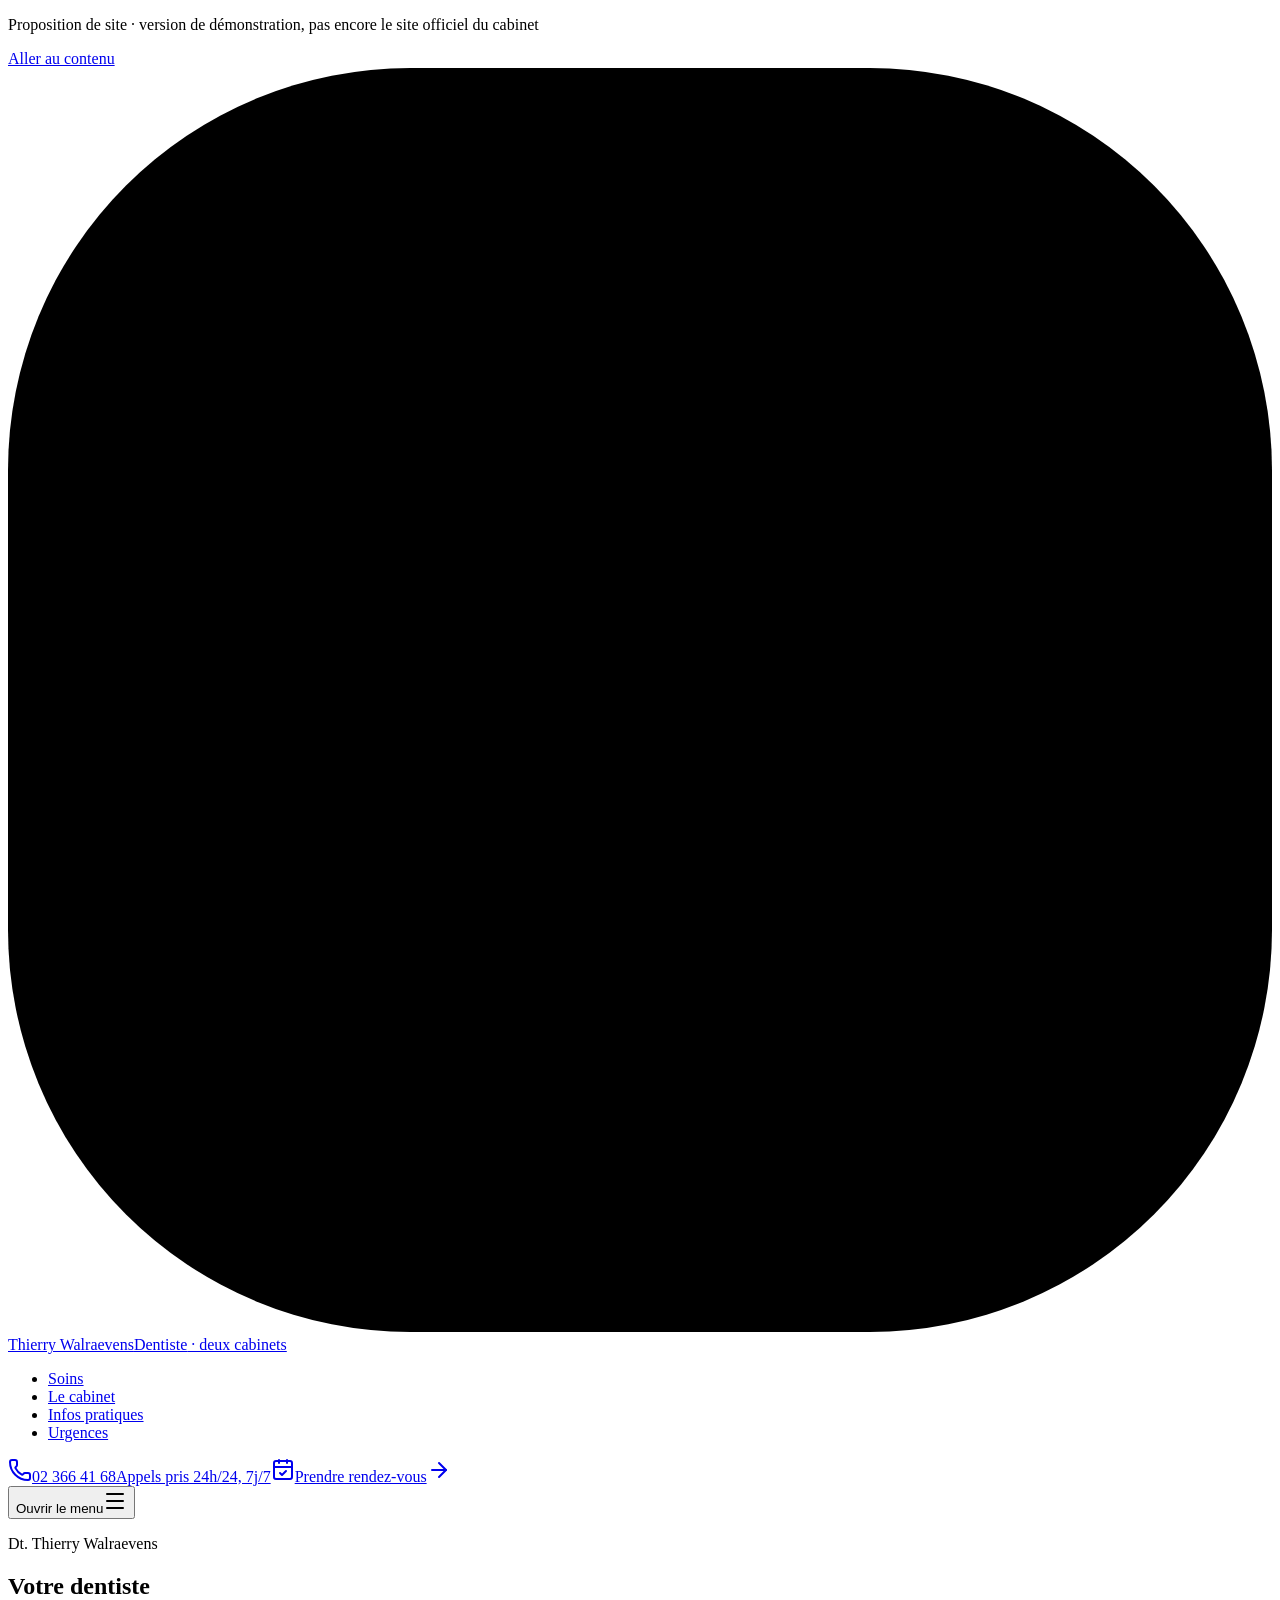
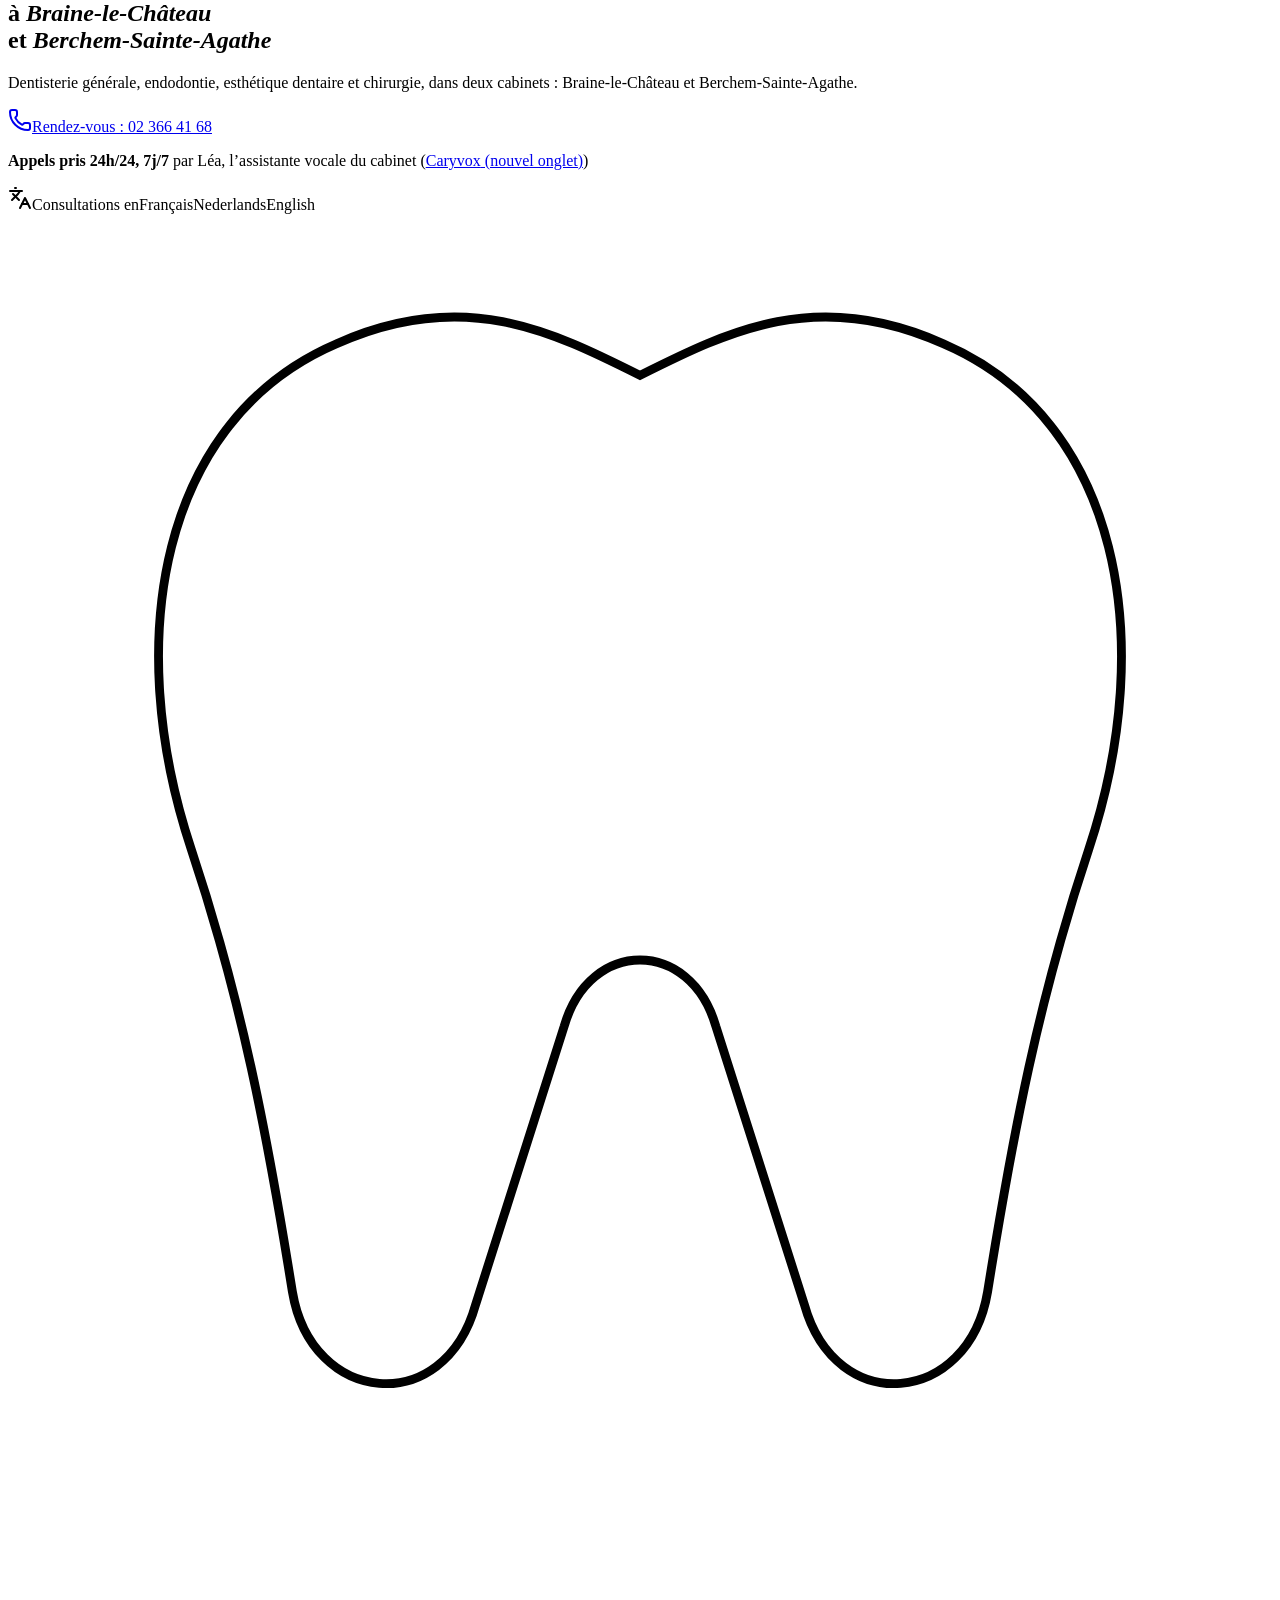
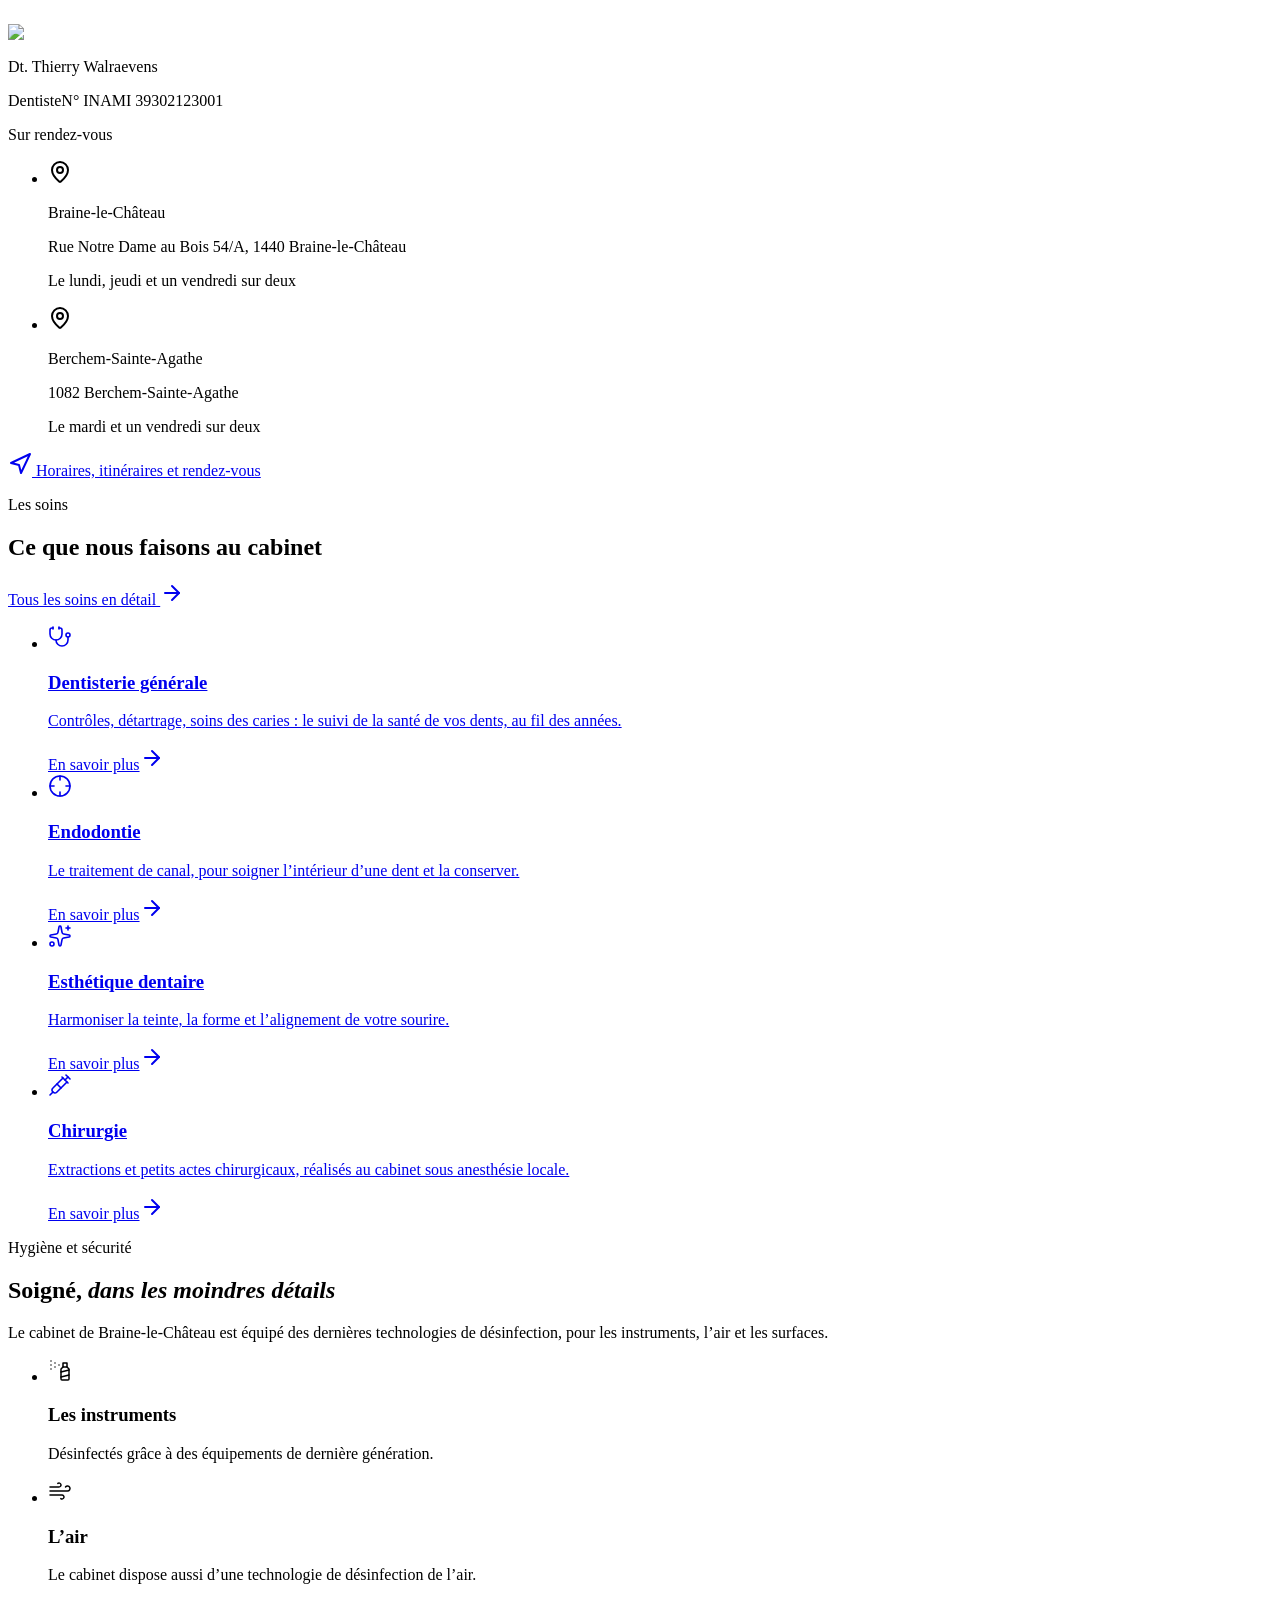
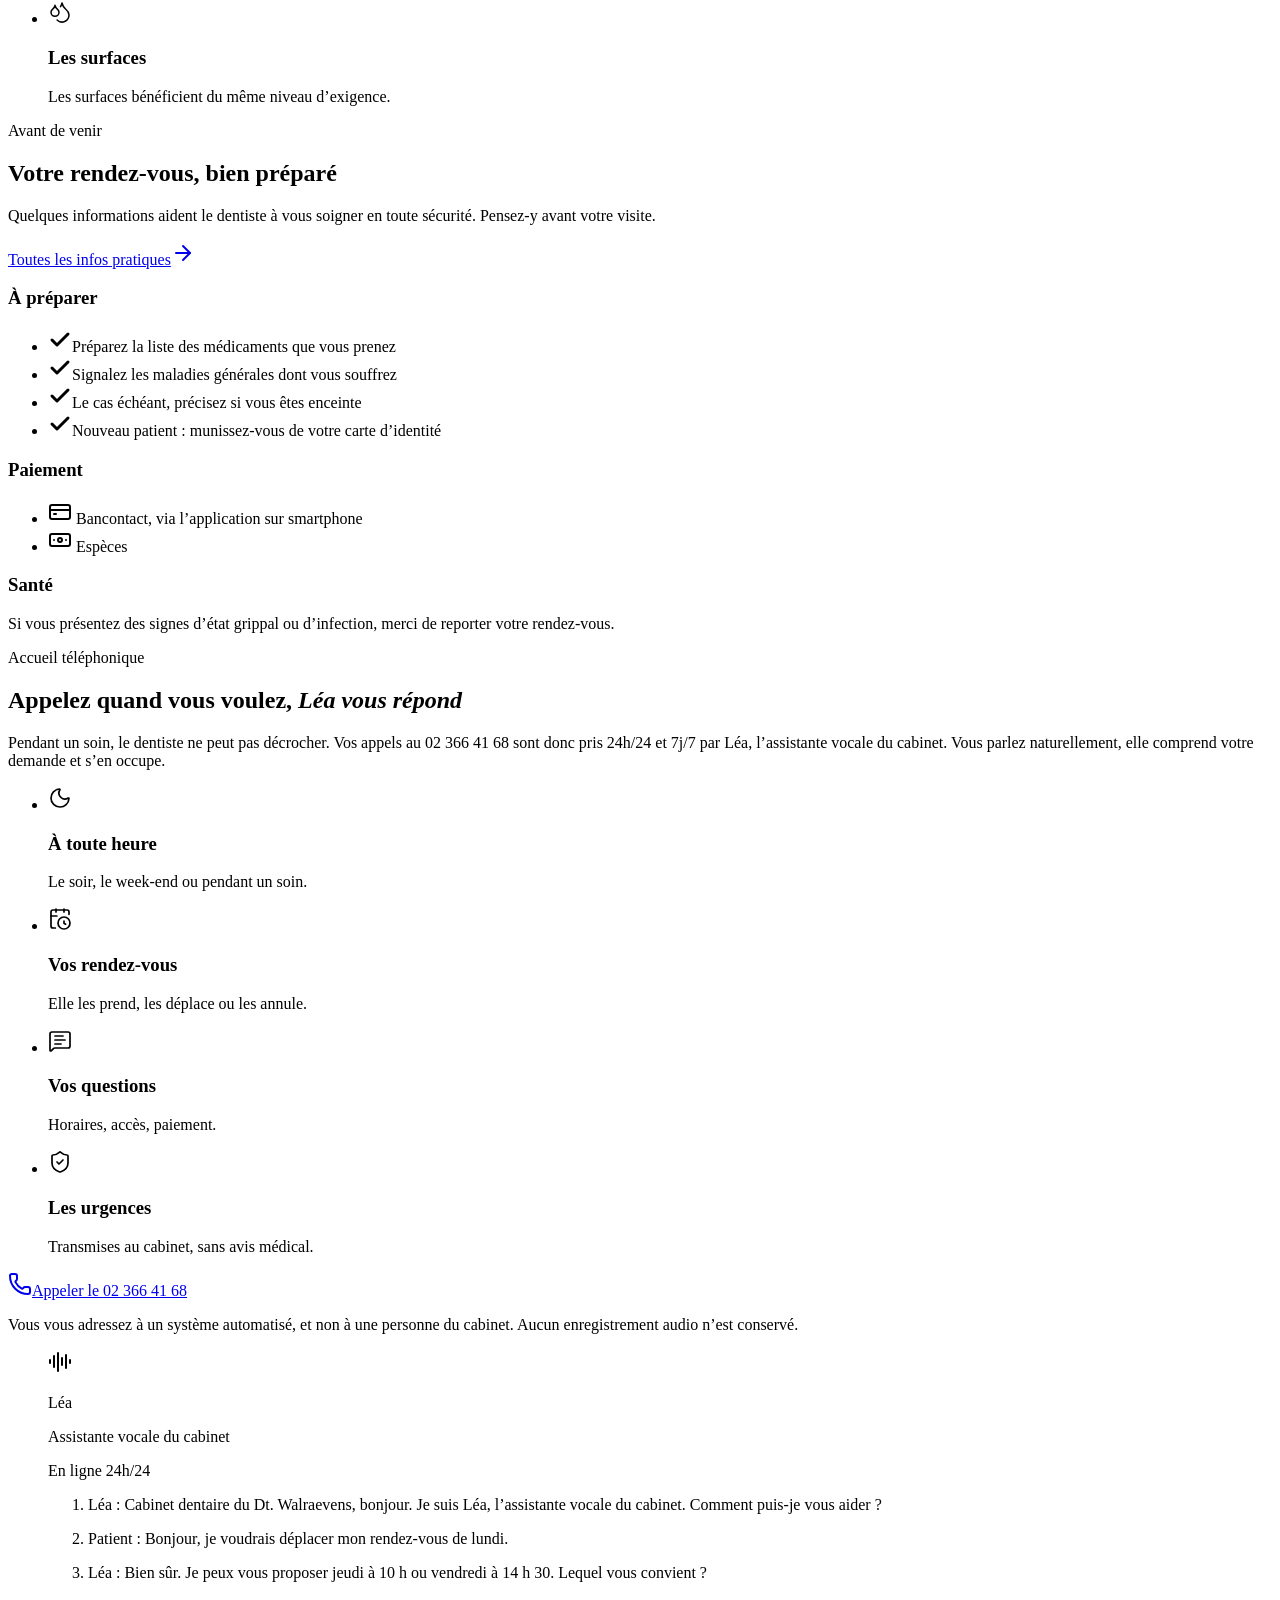
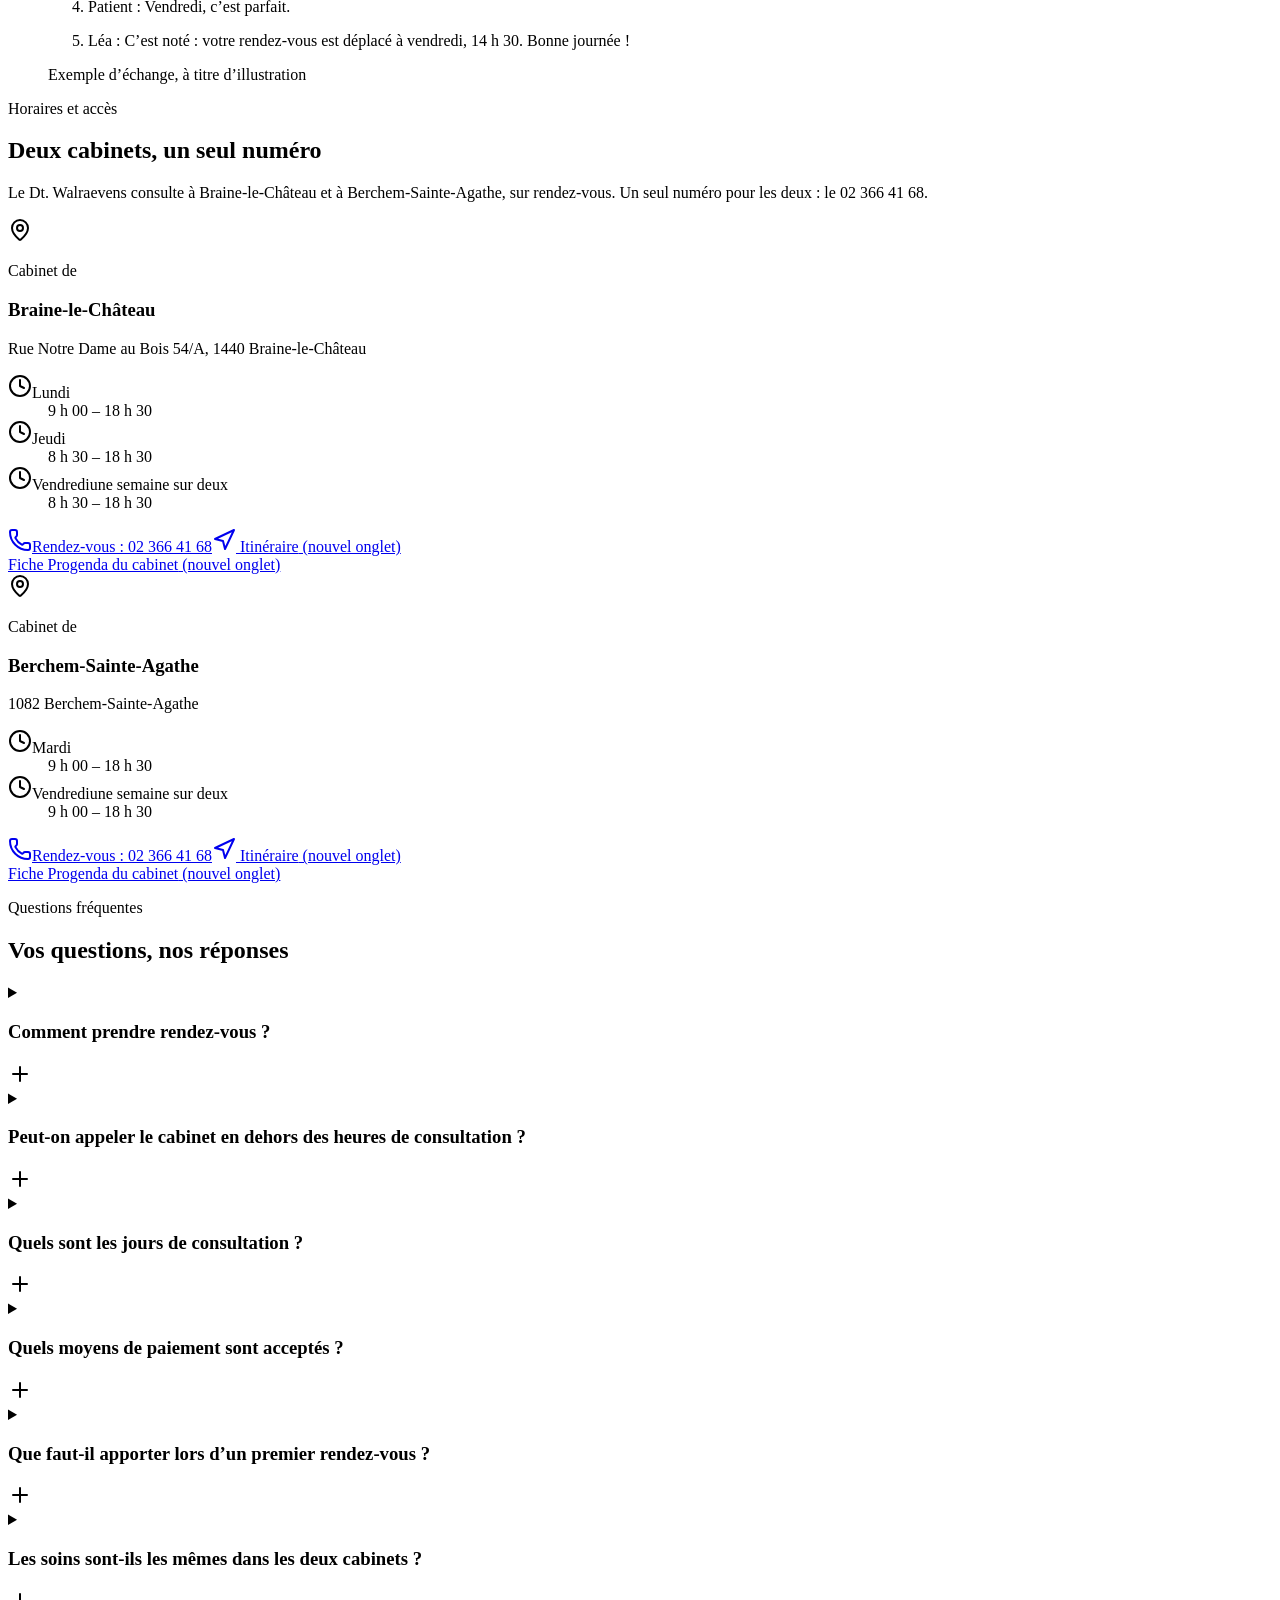
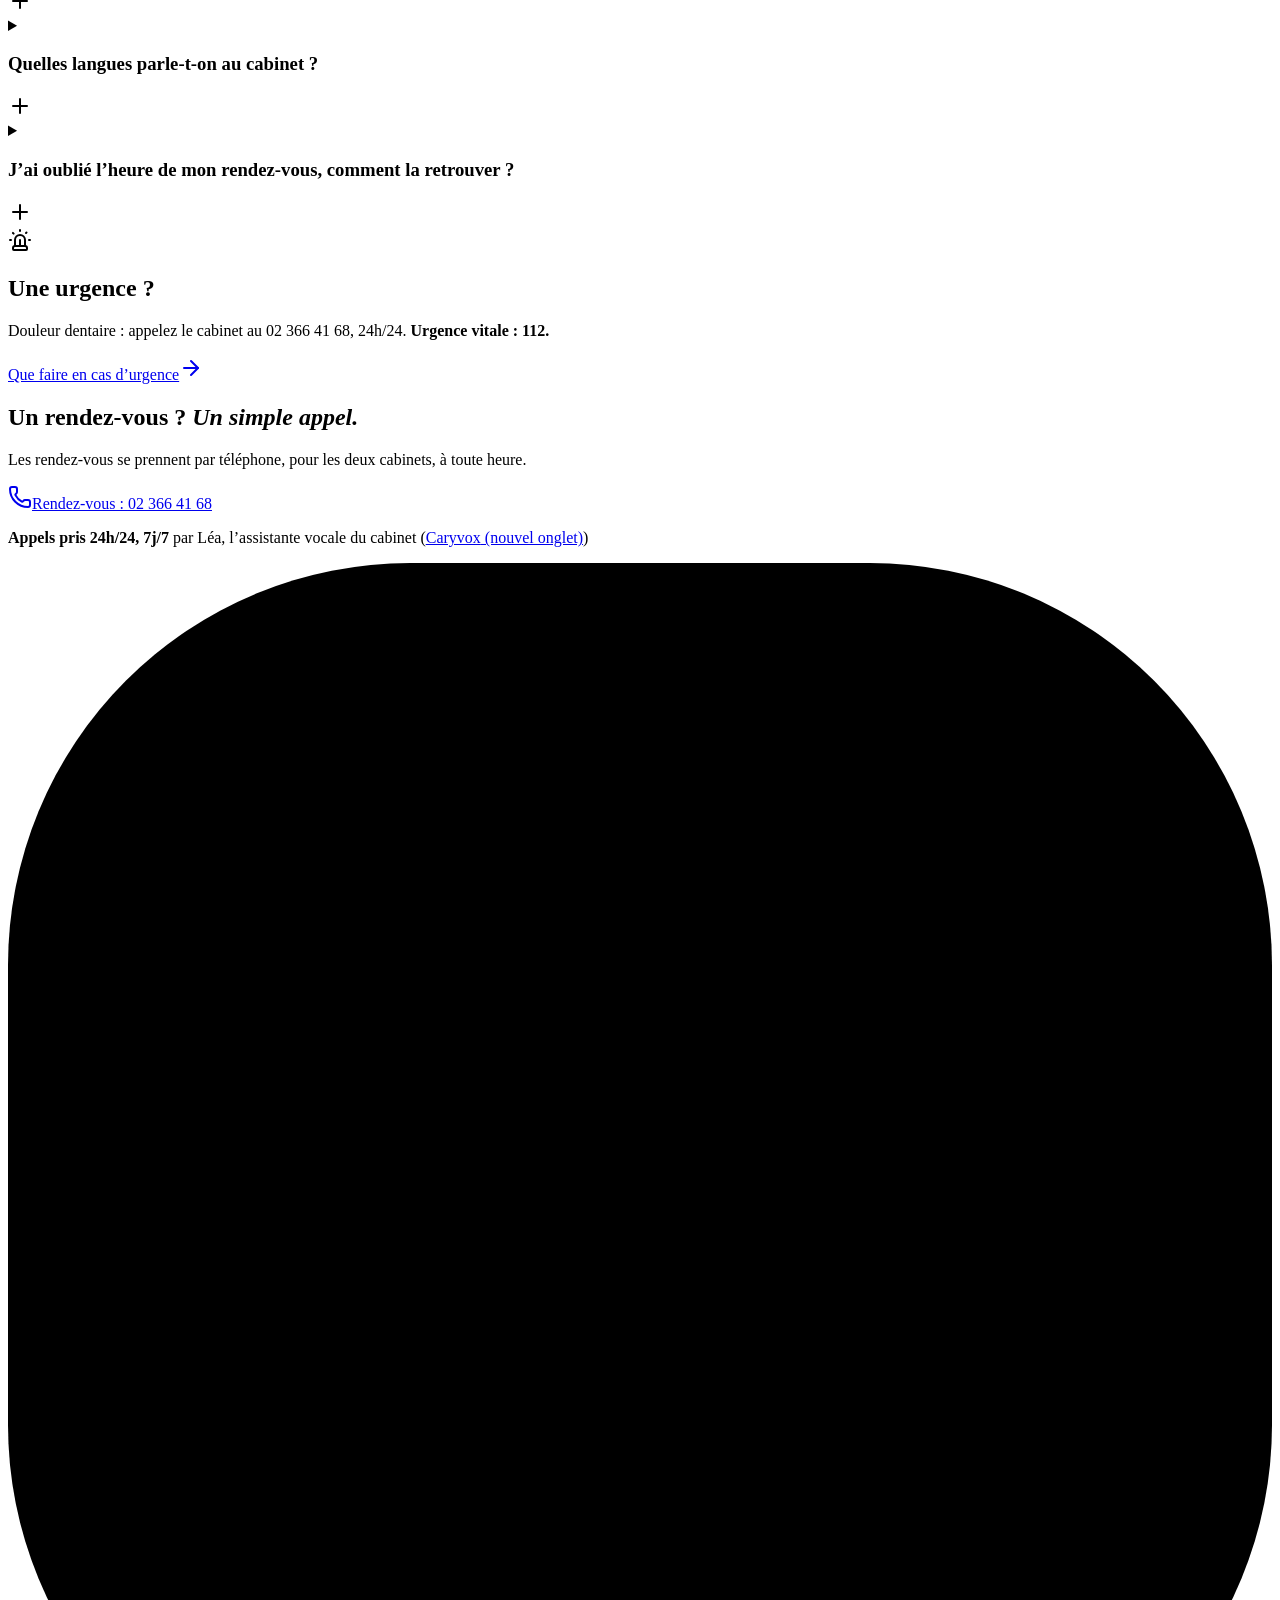
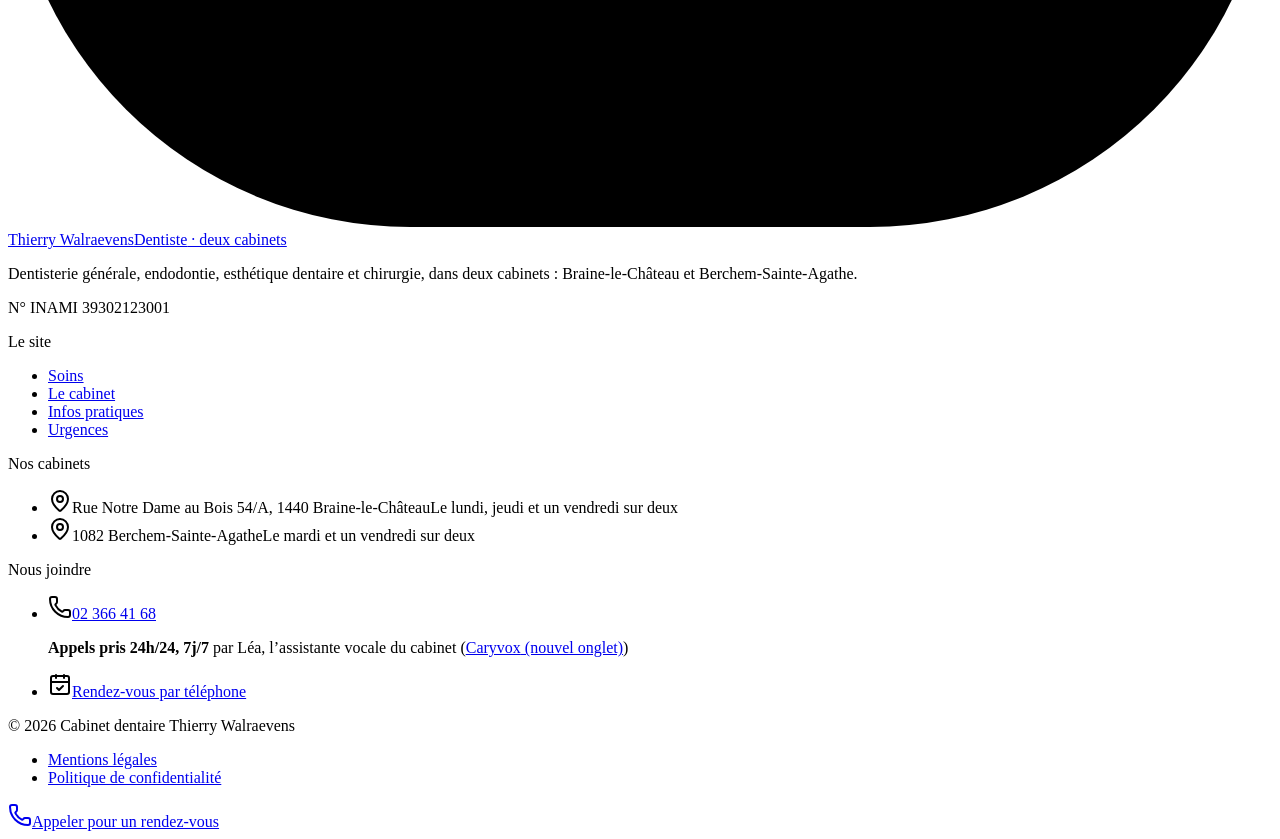
==== commit 6d132e79: "Photo du Dt. Thierry Walraevens (page Le cabinet et carte de l'accueil) Co-Authored-By: Claude Opus " ====
--- a/index.html
+++ b/index.html
@@ -1 +1 @@
-<!DOCTYPE html><!--AGeAa4bwNGHd9Dy_U33IB--><html lang="fr-BE" class="__variable_625bd2 __variable_5bad4a"><head><meta charSet="utf-8"/><meta name="viewport" content="width=device-width, initial-scale=1"/><link rel="stylesheet" href="/dentiste-walraevens/_next/static/css/42c9fdc8d4ca968f.css" data-precedence="next"/><link rel="preload" as="script" fetchPriority="low" href="/dentiste-walraevens/_next/static/chunks/webpack-4b7eadf9d708b665.js"/><script src="/dentiste-walraevens/_next/static/chunks/4bd1b696-c023c6e3521b1417.js" async=""></script><script src="/dentiste-walraevens/_next/static/chunks/255-5cf0e35ae33d90c1.js" async=""></script><script src="/dentiste-walraevens/_next/static/chunks/main-app-78d97796293f4056.js" async=""></script><script src="/dentiste-walraevens/_next/static/chunks/690-0809685d439d04f0.js" async=""></script><script src="/dentiste-walraevens/_next/static/chunks/app/layout-4bf379d474621efd.js" async=""></script><script src="/dentiste-walraevens/_next/static/chunks/app/page-1f6103c00dbeee9d.js" async=""></script><meta name="theme-color" content="#fbfaf8"/><meta name="color-scheme" content="light"/><title>Dentiste à Braine-le-Château et Berchem-Sainte-Agathe | Dt. Thierry Walraevens</title><meta name="description" content="Dt. Thierry Walraevens, dentiste à Braine-le-Château et à Berchem-Sainte-Agathe : dentisterie générale, endodontie, esthétique dentaire et chirurgie. Horaires, accès et prise de rendez-vous par téléphone."/><meta name="application-name" content="Cabinet dentaire Thierry Walraevens"/><meta name="robots" content="noindex, nofollow"/><link rel="canonical" href="https://titus5030.github.io/dentiste-walraevens/"/><meta name="format-detection" content="telephone=no"/><meta property="og:title" content="Dentiste à Braine-le-Château et Berchem-Sainte-Agathe | Dt. Thierry Walraevens"/><meta property="og:description" content="Dt. Thierry Walraevens, dentiste à Braine-le-Château et à Berchem-Sainte-Agathe : dentisterie générale, endodontie, esthétique dentaire et chirurgie. Horaires, accès et prise de rendez-vous par téléphone."/><meta property="og:url" content="https://titus5030.github.io/dentiste-walraevens/"/><meta property="og:site_name" content="Cabinet dentaire Thierry Walraevens"/><meta property="og:locale" content="fr_BE"/><meta property="og:image:type" content="image/png"/><meta property="og:image:width" content="1200"/><meta property="og:image:height" content="630"/><meta property="og:image" content="https://titus5030.github.io/dentiste-walraevens/opengraph-image.png?8718f0c8caa14f47"/><meta property="og:type" content="website"/><meta name="twitter:card" content="summary_large_image"/><meta name="twitter:title" content="Dentiste à Braine-le-Château et Berchem-Sainte-Agathe | Dt. Thierry Walraevens"/><meta name="twitter:description" content="Dt. Thierry Walraevens, dentiste à Braine-le-Château et à Berchem-Sainte-Agathe : dentisterie générale, endodontie, esthétique dentaire et chirurgie. Horaires, accès et prise de rendez-vous par téléphone."/><meta name="twitter:image:type" content="image/png"/><meta name="twitter:image:width" content="1200"/><meta name="twitter:image:height" content="630"/><meta name="twitter:image" content="https://titus5030.github.io/dentiste-walraevens/opengraph-image.png?8718f0c8caa14f47"/><link rel="icon" href="/dentiste-walraevens/icon.svg?d20a1e23008a509c" type="image/svg+xml" sizes="any"/><script src="/dentiste-walraevens/_next/static/chunks/polyfills-42372ed130431b0a.js" noModule=""></script></head><body><div hidden=""><!--$--><!--/$--></div><script type="application/ld+json">{"@context":"https://schema.org","@graph":[{"@type":"Person","@id":"https://titus5030.github.io/dentiste-walraevens/#praticien","name":"Thierry Walraevens","jobTitle":"Dentiste","identifier":{"@type":"PropertyValue","propertyID":"INAMI","value":"39302123001"},"knowsLanguage":["Français","Nederlands","English"]},{"@type":"Dentist","@id":"https://titus5030.github.io/dentiste-walraevens/#braine-le-chateau","name":"Cabinet dentaire Thierry Walraevens · Braine-le-Château","description":"Dentisterie générale, endodontie, esthétique dentaire et chirurgie, dans deux cabinets : Braine-le-Château et Berchem-Sainte-Agathe.","url":"https://titus5030.github.io/dentiste-walraevens/","image":"https://titus5030.github.io/dentiste-walraevens/opengraph-image.png","telephone":"+32 2 366 41 68","address":{"@type":"PostalAddress","streetAddress":"Rue Notre Dame au Bois 54/A","postalCode":"1440","addressLocality":"Braine-le-Château","addressCountry":"BE"},"openingHoursSpecification":[{"@type":"OpeningHoursSpecification","dayOfWeek":"https://schema.org/Monday","opens":"09:00","closes":"18:30"},{"@type":"OpeningHoursSpecification","dayOfWeek":"https://schema.org/Thursday","opens":"08:30","closes":"18:30"},{"@type":"OpeningHoursSpecification","dayOfWeek":"https://schema.org/Friday","opens":"08:30","closes":"18:30","description":"une semaine sur deux"}],"knowsLanguage":["Français","Nederlands","English"],"availableService":[{"@type":"MedicalProcedure","name":"Dentisterie générale"},{"@type":"MedicalProcedure","name":"Endodontie"},{"@type":"MedicalProcedure","name":"Esthétique dentaire"},{"@type":"MedicalProcedure","name":"Chirurgie"}],"medicalSpecialty":["Dentistry","Endodontic"],"paymentAccepted":"Bancontact, Cash","currenciesAccepted":"EUR","sameAs":["https://progenda.be/calendars/walraevens-thierry-dentiste-braine-le-chateau?locale=fr"],"employee":{"@id":"https://titus5030.github.io/dentiste-walraevens/#praticien"}},{"@type":"Dentist","@id":"https://titus5030.github.io/dentiste-walraevens/#berchem-sainte-agathe","name":"Cabinet dentaire Thierry Walraevens · Berchem-Sainte-Agathe","description":"Dentisterie générale, endodontie, esthétique dentaire et chirurgie, dans deux cabinets : Braine-le-Château et Berchem-Sainte-Agathe.","url":"https://titus5030.github.io/dentiste-walraevens/","image":"https://titus5030.github.io/dentiste-walraevens/opengraph-image.png","telephone":"+32 2 366 41 68","address":{"@type":"PostalAddress","postalCode":"1082","addressLocality":"Berchem-Sainte-Agathe","addressCountry":"BE"},"openingHoursSpecification":[{"@type":"OpeningHoursSpecification","dayOfWeek":"https://schema.org/Tuesday","opens":"09:00","closes":"18:30"},{"@type":"OpeningHoursSpecification","dayOfWeek":"https://schema.org/Friday","opens":"09:00","closes":"18:30","description":"une semaine sur deux"}],"knowsLanguage":["Français","Nederlands","English"],"availableService":[{"@type":"MedicalProcedure","name":"Dentisterie générale"},{"@type":"MedicalProcedure","name":"Endodontie"},{"@type":"MedicalProcedure","name":"Esthétique dentaire"},{"@type":"MedicalProcedure","name":"Chirurgie"}],"medicalSpecialty":["Dentistry","Endodontic"],"paymentAccepted":"Bancontact, Cash","currenciesAccepted":"EUR","sameAs":["https://progenda.be/calendars/thierry-walraevens-dentiste-berchem-sainte-agathe?locale=fr"],"employee":{"@id":"https://titus5030.github.io/dentiste-walraevens/#praticien"}}]}</script><p class="bg-encre-profond px-4 py-2 text-center text-xs text-white/75">Proposition de site · version de démonstration, pas encore le site officiel du cabinet</p><header class="sticky top-0 z-40 transition-[background-color,border-color] duration-300 border-b border-transparent bg-papier"><a href="#contenu" class="sr-only z-50 rounded-full bg-encre px-4 py-2 text-white focus:not-sr-only focus:absolute focus:top-3 focus:left-3">Aller au contenu</a><div class="conteneur flex h-20 items-center justify-between gap-6"><a aria-label="Dentiste Thierry Walraevens, accueil" class="rounded-xl" href="/dentiste-walraevens/"><span class="flex items-center gap-3"><svg viewBox="0 0 44 44" aria-hidden="true" class="size-11 shrink-0"><rect width="44" height="44" rx="14" class="fill-encre"></rect><path d="M15.2 12.5c2.3-1 4.4-.2 6.8.6 2.4-.8 4.5-1.6 6.8-.6 3.2 1.4 3.9 5.4 2.7 9.2-.9 2.8-1.4 5.3-1.8 8-.3 2-2.7 2.3-3.3.3l-1.6-5.1c-.5-1.6-2.9-1.6-3.4 0l-1.6 5.1c-.6 2-3 1.7-3.3-.3-.4-2.7-.9-5.2-1.8-8-1.2-3.8-.5-7.8 2.5-9.2Z" fill="none" stroke-width="1.7" stroke-linejoin="round" class="stroke-white"></path><circle cx="31.5" cy="12.5" r="2.4" class="fill-corail"></circle></svg><span class="flex flex-col leading-none"><span class="font-serif text-[1.375rem] text-encre">Thierry Walraevens</span><span class="mt-1 text-[0.6875rem] font-semibold tracking-[0.18em] uppercase text-gris">Dentiste<span class="hidden sm:inline"> · deux cabinets</span></span></span></span></a><nav aria-label="Navigation principale" class="hidden lg:block"><ul class="flex items-center gap-1"><li><a class="relative rounded-full px-3 py-2 text-[0.9375rem] font-medium whitespace-nowrap text-gris transition-colors hover:text-encre aria-[current=page]:text-encre" href="/dentiste-walraevens/soins/">Soins</a></li><li><a class="relative rounded-full px-3 py-2 text-[0.9375rem] font-medium whitespace-nowrap text-gris transition-colors hover:text-encre aria-[current=page]:text-encre" href="/dentiste-walraevens/le-cabinet/">Le cabinet</a></li><li><a class="relative rounded-full px-3 py-2 text-[0.9375rem] font-medium whitespace-nowrap text-gris transition-colors hover:text-encre aria-[current=page]:text-encre" href="/dentiste-walraevens/infos-pratiques/">Infos pratiques</a></li><li><a class="relative rounded-full px-3 py-2 text-[0.9375rem] font-medium whitespace-nowrap text-gris transition-colors hover:text-encre aria-[current=page]:text-encre" href="/dentiste-walraevens/urgences/">Urgences</a></li></ul></nav><div class="hidden items-center gap-2 lg:flex"><a href="tel:+3223664168" class="flex min-h-11 items-center gap-2.5 rounded-full px-3 text-encre transition-colors hover:text-corail-fonce"><svg xmlns="http://www.w3.org/2000/svg" width="24" height="24" viewBox="0 0 24 24" fill="none" stroke="currentColor" stroke-width="2" stroke-linecap="round" stroke-linejoin="round" class="lucide lucide-phone size-4 text-corail-fonce" aria-hidden="true"><path d="M13.832 16.568a1 1 0 0 0 1.213-.303l.355-.465A2 2 0 0 1 17 15h3a2 2 0 0 1 2 2v3a2 2 0 0 1-2 2A18 18 0 0 1 2 4a2 2 0 0 1 2-2h3a2 2 0 0 1 2 2v3a2 2 0 0 1-.8 1.6l-.468.351a1 1 0 0 0-.292 1.233 14 14 0 0 0 6.392 6.384"></path></svg><span class="flex flex-col leading-tight"><span class="text-[0.9375rem] font-semibold">02 366 41 68</span><span class="text-xs whitespace-nowrap text-gris">Appels pris 24h/24, 7j/7</span></span></a><a class="group inline-flex min-h-12 cursor-pointer items-center justify-center gap-2.5 whitespace-nowrap rounded-full px-6 py-3 text-[0.9375rem] font-semibold leading-none transition-[background-color,color,box-shadow,transform] duration-200 ease-doux active:translate-y-px bg-encre text-white hover:bg-encre-douce shadow-[0_10px_24px_-10px_rgb(31_42_68/0.55)] !min-h-11 !px-5" href="/dentiste-walraevens/rendez-vous/"><svg xmlns="http://www.w3.org/2000/svg" width="24" height="24" viewBox="0 0 24 24" fill="none" stroke="currentColor" stroke-width="2" stroke-linecap="round" stroke-linejoin="round" class="lucide lucide-calendar-check size-4" aria-hidden="true"><path d="M8 2v3"></path><path d="M16 2v3"></path><rect x="3" y="3" width="18" height="18" rx="2"></rect><path d="M3 9h18"></path><path d="m9 15 2 2 4-4"></path></svg>Prendre rendez-vous<svg xmlns="http://www.w3.org/2000/svg" width="24" height="24" viewBox="0 0 24 24" fill="none" stroke="currentColor" stroke-width="2" stroke-linecap="round" stroke-linejoin="round" class="lucide lucide-arrow-right size-4 transition-transform duration-200 group-hover:translate-x-1" aria-hidden="true"><path d="M5 12h14"></path><path d="m12 5 7 7-7 7"></path></svg></a></div><button type="button" aria-expanded="false" aria-controls="menu-mobile" class="-mr-2 flex size-12 cursor-pointer items-center justify-center rounded-full text-encre transition-colors hover:bg-lin lg:hidden"><span class="sr-only">Ouvrir le menu</span><svg xmlns="http://www.w3.org/2000/svg" width="24" height="24" viewBox="0 0 24 24" fill="none" stroke="currentColor" stroke-width="2" stroke-linecap="round" stroke-linejoin="round" class="lucide lucide-menu size-6" aria-hidden="true"><path d="M4 5h16"></path><path d="M4 12h16"></path><path d="M4 19h16"></path></svg></button></div><div id="menu-mobile" hidden="" class="h-[calc(100dvh-5rem)] overflow-y-auto border-t border-filet bg-papier lg:hidden"><nav aria-label="Navigation mobile" class="conteneur flex flex-col py-6"><ul class="divide-y divide-filet"><li><a aria-current="page" class="flex min-h-14 items-center font-serif text-[1.75rem] text-encre aria-[current=page]:text-corail-fonce" href="/dentiste-walraevens/">Accueil</a></li><li><a class="flex min-h-14 items-center font-serif text-[1.75rem] text-encre aria-[current=page]:text-corail-fonce" href="/dentiste-walraevens/soins/">Soins</a></li><li><a class="flex min-h-14 items-center font-serif text-[1.75rem] text-encre aria-[current=page]:text-corail-fonce" href="/dentiste-walraevens/le-cabinet/">Le cabinet</a></li><li><a class="flex min-h-14 items-center font-serif text-[1.75rem] text-encre aria-[current=page]:text-corail-fonce" href="/dentiste-walraevens/infos-pratiques/">Infos pratiques</a></li><li><a class="flex min-h-14 items-center font-serif text-[1.75rem] text-encre aria-[current=page]:text-corail-fonce" href="/dentiste-walraevens/urgences/">Urgences</a></li></ul><div class="mt-8 grid gap-3"><a class="group inline-flex min-h-12 cursor-pointer items-center justify-center gap-2.5 whitespace-nowrap rounded-full px-6 py-3 text-[0.9375rem] font-semibold leading-none transition-[background-color,color,box-shadow,transform] duration-200 ease-doux active:translate-y-px bg-corail text-encre-profond hover:bg-[#ef8672] shadow-[0_10px_24px_-10px_rgb(232_112_90/0.7)] " href="/dentiste-walraevens/rendez-vous/"><svg xmlns="http://www.w3.org/2000/svg" width="24" height="24" viewBox="0 0 24 24" fill="none" stroke="currentColor" stroke-width="2" stroke-linecap="round" stroke-linejoin="round" class="lucide lucide-calendar-check size-4" aria-hidden="true"><path d="M8 2v3"></path><path d="M16 2v3"></path><rect x="3" y="3" width="18" height="18" rx="2"></rect><path d="M3 9h18"></path><path d="m9 15 2 2 4-4"></path></svg>Prendre rendez-vous<svg xmlns="http://www.w3.org/2000/svg" width="24" height="24" viewBox="0 0 24 24" fill="none" stroke="currentColor" stroke-width="2" stroke-linecap="round" stroke-linejoin="round" class="lucide lucide-arrow-right size-4 transition-transform duration-200 group-hover:translate-x-1" aria-hidden="true"><path d="M5 12h14"></path><path d="m12 5 7 7-7 7"></path></svg></a><a href="tel:+3223664168" class="group inline-flex min-h-12 cursor-pointer items-center justify-center gap-2.5 whitespace-nowrap rounded-full px-6 py-3 text-[0.9375rem] font-semibold leading-none transition-[background-color,color,box-shadow,transform] duration-200 ease-doux active:translate-y-px bg-white text-encre ring-1 ring-filet hover:ring-encre/30 "><svg xmlns="http://www.w3.org/2000/svg" width="24" height="24" viewBox="0 0 24 24" fill="none" stroke="currentColor" stroke-width="2" stroke-linecap="round" stroke-linejoin="round" class="lucide lucide-phone size-4" aria-hidden="true"><path d="M13.832 16.568a1 1 0 0 0 1.213-.303l.355-.465A2 2 0 0 1 17 15h3a2 2 0 0 1 2 2v3a2 2 0 0 1-2 2A18 18 0 0 1 2 4a2 2 0 0 1 2-2h3a2 2 0 0 1 2 2v3a2 2 0 0 1-.8 1.6l-.468.351a1 1 0 0 0-.292 1.233 14 14 0 0 0 6.392 6.384"></path></svg>02 366 41 68</a><p class="flex items-start gap-2 text-sm leading-snug text-gris mt-1 justify-center text-center"><span aria-hidden="true" class="relative mt-1.5 flex size-2 shrink-0"><span class="absolute inline-flex h-full w-full rounded-full bg-corail/60 motion-safe:animate-ping"></span><span class="relative inline-flex size-2 rounded-full bg-corail"></span></span><span><strong class="font-semibold text-encre">Appels pris 24h/24, 7j/7</strong> par<!-- --> <!-- -->Léa, l’assistante vocale du cabinet<!-- --> (<a href="https://caryvox.ai" target="_blank" rel="noopener" class="font-semibold underline decoration-2 underline-offset-4 text-encre decoration-corail/50 hover:decoration-corail">Caryvox<span class="sr-only"> (nouvel onglet)</span></a>)</span></p></div></nav></div></header><main id="contenu" tabindex="-1" class="outline-none"><script type="application/ld+json">{"@context":"https://schema.org","@type":"FAQPage","mainEntity":[{"@type":"Question","name":"Comment prendre rendez-vous ?","acceptedAnswer":{"@type":"Answer","text":"Les rendez-vous se prennent uniquement par téléphone, au 02 366 41 68, pour les deux cabinets. Les appels sont pris 24h/24 et 7j/7 par Léa, l’assistante vocale du cabinet."}},{"@type":"Question","name":"Peut-on appeler le cabinet en dehors des heures de consultation ?","acceptedAnswer":{"@type":"Answer","text":"Oui. Les appels sont pris 24h/24 et 7j/7 par Léa, l’assistante vocale du cabinet. Elle répond à vos questions pratiques, peut prendre, déplacer ou annuler votre rendez-vous, et transmet au cabinet les situations urgentes."}},{"@type":"Question","name":"Quels sont les jours de consultation ?","acceptedAnswer":{"@type":"Answer","text":"À Braine-le-Château : le lundi de 9 h à 18 h 30, le jeudi de 8 h 30 à 18 h 30 et un vendredi sur deux de 8 h 30 à 18 h 30. À Berchem-Sainte-Agathe : le mardi de 9 h à 18 h 30 et un vendredi sur deux de 9 h à 18 h 30."}},{"@type":"Question","name":"Quels moyens de paiement sont acceptés ?","acceptedAnswer":{"@type":"Answer","text":"Le paiement se fait par Bancontact, via l’application sur smartphone, ou en espèces."}},{"@type":"Question","name":"Que faut-il apporter lors d’un premier rendez-vous ?","acceptedAnswer":{"@type":"Answer","text":"Votre carte d’identité, la liste des médicaments que vous prenez, et les informations sur vos éventuelles maladies générales ou une grossesse."}},{"@type":"Question","name":"Les soins sont-ils les mêmes dans les deux cabinets ?","acceptedAnswer":{"@type":"Answer","text":"Oui. Les mêmes soins sont proposés à Braine-le-Château et à Berchem-Sainte-Agathe, et un seul numéro permet de joindre les deux : le 02 366 41 68."}},{"@type":"Question","name":"Quelles langues parle-t-on au cabinet ?","acceptedAnswer":{"@type":"Answer","text":"Les consultations se déroulent en français, en néerlandais ou en anglais."}},{"@type":"Question","name":"J’ai oublié l’heure de mon rendez-vous, comment la retrouver ?","acceptedAnswer":{"@type":"Answer","text":"Sur la fiche Progenda du cabinet concerné, la fonction « J’ai oublié mon rendez-vous » vous envoie la liste de vos rendez-vous par email. Pour annuler ou déplacer un rendez-vous, appelez le 02 366 41 68."}}]}</script><section class="relative isolate overflow-hidden"><div aria-hidden="true" class="absolute -top-56 -right-40 -z-10 size-[46rem] rounded-full bg-[radial-gradient(circle,rgb(242_215_201/0.85),transparent_62%)]"></div><div class="conteneur grid items-center gap-14 pt-10 pb-20 sm:pt-16 lg:grid-cols-12 lg:gap-10 lg:pt-20 lg:pb-28"><div class="lg:col-span-7"><p class="surtitre">Dt. Thierry Walraevens</p><h1 class="mt-5 text-[2.25rem] leading-[1.02] sm:text-6xl xl:text-[4.5rem]">Votre dentiste<br/>à <em class="whitespace-nowrap text-corail-fonce">Braine-le-Château</em><br/>et <em class="whitespace-nowrap text-corail-fonce">Berchem-Sainte-Agathe</em></h1><p class="mt-7 max-w-xl text-lg text-gris sm:text-xl">Dentisterie générale, endodontie, esthétique dentaire et chirurgie, dans deux cabinets : Braine-le-Château et Berchem-Sainte-Agathe.</p><div class="mt-10 flex flex-col gap-3 sm:flex-row"><a href="tel:+3223664168" class="group inline-flex min-h-12 cursor-pointer items-center justify-center gap-2.5 whitespace-nowrap rounded-full px-6 py-3 text-[0.9375rem] font-semibold leading-none transition-[background-color,color,box-shadow,transform] duration-200 ease-doux active:translate-y-px bg-corail text-encre-profond hover:bg-[#ef8672] shadow-[0_10px_24px_-10px_rgb(232_112_90/0.7)] "><svg xmlns="http://www.w3.org/2000/svg" width="24" height="24" viewBox="0 0 24 24" fill="none" stroke="currentColor" stroke-width="2" stroke-linecap="round" stroke-linejoin="round" class="lucide lucide-phone size-4" aria-hidden="true"><path d="M13.832 16.568a1 1 0 0 0 1.213-.303l.355-.465A2 2 0 0 1 17 15h3a2 2 0 0 1 2 2v3a2 2 0 0 1-2 2A18 18 0 0 1 2 4a2 2 0 0 1 2-2h3a2 2 0 0 1 2 2v3a2 2 0 0 1-.8 1.6l-.468.351a1 1 0 0 0-.292 1.233 14 14 0 0 0 6.392 6.384"></path></svg>Rendez-vous : <!-- -->02 366 41 68</a></div><p class="flex items-start gap-2 text-sm leading-snug text-gris mt-5"><span aria-hidden="true" class="relative mt-1.5 flex size-2 shrink-0"><span class="absolute inline-flex h-full w-full rounded-full bg-corail/60 motion-safe:animate-ping"></span><span class="relative inline-flex size-2 rounded-full bg-corail"></span></span><span><strong class="font-semibold text-encre">Appels pris 24h/24, 7j/7</strong> par<!-- --> <!-- -->Léa, l’assistante vocale du cabinet<!-- --> (<a href="https://caryvox.ai" target="_blank" rel="noopener" class="font-semibold underline decoration-2 underline-offset-4 text-encre decoration-corail/50 hover:decoration-corail">Caryvox<span class="sr-only"> (nouvel onglet)</span></a>)</span></p><p class="mt-6 flex flex-wrap items-center gap-2 text-sm text-gris"><svg xmlns="http://www.w3.org/2000/svg" width="24" height="24" viewBox="0 0 24 24" fill="none" stroke="currentColor" stroke-width="2" stroke-linecap="round" stroke-linejoin="round" class="lucide lucide-languages size-4 text-corail-fonce" aria-hidden="true"><path d="m5 8 6 6"></path><path d="m4 14 6-6 2-3"></path><path d="M2 5h12"></path><path d="M7 2h1"></path><path d="m22 22-5-10-5 10"></path><path d="M14 18h6"></path></svg>Consultations en<span lang="fr" class="rounded-full border border-filet bg-white px-2.5 py-0.5 font-semibold text-encre">Français</span><span lang="nl" class="rounded-full border border-filet bg-white px-2.5 py-0.5 font-semibold text-encre">Nederlands</span><span lang="en" class="rounded-full border border-filet bg-white px-2.5 py-0.5 font-semibold text-encre">English</span></p></div><div class="relative lg:col-span-5"><svg viewBox="0 0 200 220" aria-hidden="true" class="absolute -top-16 -right-10 -z-10 hidden w-80 text-corail/30 lg:block"><path d="M52 18c20-9 34-2 48 5 14-7 28-14 48-5 28 12 34 47 23 80-8 24-12 45-16 70-3 18-24 20-29 2l-14-44c-4-14-20-14-24 0l-14 44c-5 18-26 16-29-2-4-25-8-46-16-70C18 65 24 30 52 18Z" fill="none" stroke-width="1.4" stroke="currentColor"></path></svg><div class="relative rounded-[var(--radius-grand)] bg-encre p-7 text-white shadow-flottant sm:p-9"><div class="flex items-start justify-between gap-4"><div><p class="font-serif text-[1.75rem] leading-tight text-white sm:text-3xl">Dt. Thierry Walraevens</p><p class="mt-1 text-sm text-white/60">Dentiste · N° INAMI <!-- -->39302123001</p></div><span class="shrink-0 whitespace-nowrap rounded-full bg-corail/15 px-3 py-1 text-xs font-semibold text-peche">Sur rendez-vous</span></div><ul class="mt-8 space-y-5 border-t border-white/10 pt-6"><li class="flex items-start gap-3"><svg xmlns="http://www.w3.org/2000/svg" width="24" height="24" viewBox="0 0 24 24" fill="none" stroke="currentColor" stroke-width="2" stroke-linecap="round" stroke-linejoin="round" class="lucide lucide-map-pin mt-1.5 size-4 shrink-0 text-corail" aria-hidden="true"><path d="M20 10c0 4.993-5.539 10.193-7.399 11.799a1 1 0 0 1-1.202 0C9.539 20.193 4 14.993 4 10a8 8 0 0 1 16 0"></path><circle cx="12" cy="10" r="3"></circle></svg><div><p class="font-serif text-2xl leading-tight text-white">Braine-le-Château</p><p class="mt-1 text-sm text-white/70">Rue Notre Dame au Bois 54/A, 1440 Braine-le-Château</p><p class="mt-1 text-sm text-peche">Le <!-- -->lundi, jeudi et un vendredi sur deux</p></div></li><li class="flex items-start gap-3"><svg xmlns="http://www.w3.org/2000/svg" width="24" height="24" viewBox="0 0 24 24" fill="none" stroke="currentColor" stroke-width="2" stroke-linecap="round" stroke-linejoin="round" class="lucide lucide-map-pin mt-1.5 size-4 shrink-0 text-corail" aria-hidden="true"><path d="M20 10c0 4.993-5.539 10.193-7.399 11.799a1 1 0 0 1-1.202 0C9.539 20.193 4 14.993 4 10a8 8 0 0 1 16 0"></path><circle cx="12" cy="10" r="3"></circle></svg><div><p class="font-serif text-2xl leading-tight text-white">Berchem-Sainte-Agathe</p><p class="mt-1 text-sm text-white/70">1082 Berchem-Sainte-Agathe</p><p class="mt-1 text-sm text-peche">Le <!-- -->mardi et un vendredi sur deux</p></div></li></ul><a class="mt-7 inline-flex items-center gap-2 text-sm font-semibold text-peche underline decoration-peche/40 underline-offset-4 hover:decoration-peche" href="/dentiste-walraevens/rendez-vous/"><svg xmlns="http://www.w3.org/2000/svg" width="24" height="24" viewBox="0 0 24 24" fill="none" stroke="currentColor" stroke-width="2" stroke-linecap="round" stroke-linejoin="round" class="lucide lucide-navigation size-4" aria-hidden="true"><polygon points="3 11 22 2 13 21 11 13 3 11"></polygon></svg> Horaires, itinéraires et rendez-vous</a></div></div></div></section><section aria-labelledby="titre-soins" class="border-t border-filet bg-white py-20 sm:py-28"><div class="conteneur"><div class="flex flex-col justify-between gap-8 lg:flex-row lg:items-end"><div class="max-w-2xl "><p class="surtitre ">Les soins</p><h2 id="titre-soins" class="mt-4 text-[2.375rem] leading-[1.05] sm:text-5xl ">Ce que nous faisons au cabinet</h2></div><a class="lien inline-flex shrink-0 items-center gap-2" href="/dentiste-walraevens/soins/">Tous les soins en détail <svg xmlns="http://www.w3.org/2000/svg" width="24" height="24" viewBox="0 0 24 24" fill="none" stroke="currentColor" stroke-width="2" stroke-linecap="round" stroke-linejoin="round" class="lucide lucide-arrow-right size-4" aria-hidden="true"><path d="M5 12h14"></path><path d="m12 5 7 7-7 7"></path></svg></a></div><ul class="mt-14 grid gap-5 sm:grid-cols-2 lg:grid-cols-4"><li class="apparition"><a class="group relative flex h-full flex-col rounded-[var(--radius-carte)] border border-filet bg-papier p-7 transition-[border-color,box-shadow,transform] duration-300 ease-doux hover:-translate-y-1 hover:border-corail/40 hover:shadow-flottant" href="/dentiste-walraevens/soins/#dentisterie-generale"><span class="flex size-12 items-center justify-center rounded-2xl bg-peche-pale text-corail-fonce transition-colors duration-300 group-hover:bg-corail group-hover:text-encre-profond"><svg xmlns="http://www.w3.org/2000/svg" width="24" height="24" viewBox="0 0 24 24" fill="none" stroke="currentColor" stroke-width="1.6" stroke-linecap="round" stroke-linejoin="round" class="lucide lucide-stethoscope size-6" aria-hidden="true"><path d="M11 2v2"></path><path d="M5 2v2"></path><path d="M5 3H4a2 2 0 0 0-2 2v4a6 6 0 0 0 12 0V5a2 2 0 0 0-2-2h-1"></path><path d="M8 15a6 6 0 0 0 12 0v-3"></path><circle cx="20" cy="10" r="2"></circle></svg></span><h3 class="mt-8 text-[1.875rem] leading-tight">Dentisterie générale</h3><p class="mt-3 text-[0.9375rem] text-gris">Contrôles, détartrage, soins des caries : le suivi de la santé de vos dents, au fil des années.</p><span class="mt-auto inline-flex items-center gap-2 pt-6 text-[0.9375rem] font-semibold text-encre">En savoir plus<svg xmlns="http://www.w3.org/2000/svg" width="24" height="24" viewBox="0 0 24 24" fill="none" stroke="currentColor" stroke-width="2" stroke-linecap="round" stroke-linejoin="round" class="lucide lucide-arrow-right size-4 transition-transform duration-200 group-hover:translate-x-1" aria-hidden="true"><path d="M5 12h14"></path><path d="m12 5 7 7-7 7"></path></svg></span></a></li><li class="apparition"><a class="group relative flex h-full flex-col rounded-[var(--radius-carte)] border border-filet bg-papier p-7 transition-[border-color,box-shadow,transform] duration-300 ease-doux hover:-translate-y-1 hover:border-corail/40 hover:shadow-flottant" href="/dentiste-walraevens/soins/#endodontie"><span class="flex size-12 items-center justify-center rounded-2xl bg-peche-pale text-corail-fonce transition-colors duration-300 group-hover:bg-corail group-hover:text-encre-profond"><svg xmlns="http://www.w3.org/2000/svg" width="24" height="24" viewBox="0 0 24 24" fill="none" stroke="currentColor" stroke-width="1.6" stroke-linecap="round" stroke-linejoin="round" class="lucide lucide-crosshair size-6" aria-hidden="true"><circle cx="12" cy="12" r="10"></circle><line x1="22" x2="18" y1="12" y2="12"></line><line x1="6" x2="2" y1="12" y2="12"></line><line x1="12" x2="12" y1="6" y2="2"></line><line x1="12" x2="12" y1="22" y2="18"></line></svg></span><h3 class="mt-8 text-[1.875rem] leading-tight">Endodontie</h3><p class="mt-3 text-[0.9375rem] text-gris">Le traitement de canal, pour soigner l’intérieur d’une dent et la conserver.</p><span class="mt-auto inline-flex items-center gap-2 pt-6 text-[0.9375rem] font-semibold text-encre">En savoir plus<svg xmlns="http://www.w3.org/2000/svg" width="24" height="24" viewBox="0 0 24 24" fill="none" stroke="currentColor" stroke-width="2" stroke-linecap="round" stroke-linejoin="round" class="lucide lucide-arrow-right size-4 transition-transform duration-200 group-hover:translate-x-1" aria-hidden="true"><path d="M5 12h14"></path><path d="m12 5 7 7-7 7"></path></svg></span></a></li><li class="apparition"><a class="group relative flex h-full flex-col rounded-[var(--radius-carte)] border border-filet bg-papier p-7 transition-[border-color,box-shadow,transform] duration-300 ease-doux hover:-translate-y-1 hover:border-corail/40 hover:shadow-flottant" href="/dentiste-walraevens/soins/#esthetique-dentaire"><span class="flex size-12 items-center justify-center rounded-2xl bg-peche-pale text-corail-fonce transition-colors duration-300 group-hover:bg-corail group-hover:text-encre-profond"><svg xmlns="http://www.w3.org/2000/svg" width="24" height="24" viewBox="0 0 24 24" fill="none" stroke="currentColor" stroke-width="1.6" stroke-linecap="round" stroke-linejoin="round" class="lucide lucide-sparkles lucide-stars size-6" aria-hidden="true"><path d="M11.017 2.814a1 1 0 0 1 1.966 0l1.051 5.558a2 2 0 0 0 1.594 1.594l5.558 1.051a1 1 0 0 1 0 1.966l-5.558 1.051a2 2 0 0 0-1.594 1.594l-1.051 5.558a1 1 0 0 1-1.966 0l-1.051-5.558a2 2 0 0 0-1.594-1.594l-5.558-1.051a1 1 0 0 1 0-1.966l5.558-1.051a2 2 0 0 0 1.594-1.594z"></path><path d="M20 2v4"></path><path d="M22 4h-4"></path><circle cx="4" cy="20" r="2"></circle></svg></span><h3 class="mt-8 text-[1.875rem] leading-tight">Esthétique dentaire</h3><p class="mt-3 text-[0.9375rem] text-gris">Harmoniser la teinte, la forme et l’alignement de votre sourire.</p><span class="mt-auto inline-flex items-center gap-2 pt-6 text-[0.9375rem] font-semibold text-encre">En savoir plus<svg xmlns="http://www.w3.org/2000/svg" width="24" height="24" viewBox="0 0 24 24" fill="none" stroke="currentColor" stroke-width="2" stroke-linecap="round" stroke-linejoin="round" class="lucide lucide-arrow-right size-4 transition-transform duration-200 group-hover:translate-x-1" aria-hidden="true"><path d="M5 12h14"></path><path d="m12 5 7 7-7 7"></path></svg></span></a></li><li class="apparition"><a class="group relative flex h-full flex-col rounded-[var(--radius-carte)] border border-filet bg-papier p-7 transition-[border-color,box-shadow,transform] duration-300 ease-doux hover:-translate-y-1 hover:border-corail/40 hover:shadow-flottant" href="/dentiste-walraevens/soins/#chirurgie"><span class="flex size-12 items-center justify-center rounded-2xl bg-peche-pale text-corail-fonce transition-colors duration-300 group-hover:bg-corail group-hover:text-encre-profond"><svg xmlns="http://www.w3.org/2000/svg" width="24" height="24" viewBox="0 0 24 24" fill="none" stroke="currentColor" stroke-width="1.6" stroke-linecap="round" stroke-linejoin="round" class="lucide lucide-syringe size-6" aria-hidden="true"><path d="m18 2 4 4"></path><path d="m17 7 3-3"></path><path d="M19 9 8.7 19.3c-1 1-2.5 1-3.4 0l-.6-.6c-1-1-1-2.5 0-3.4L15 5"></path><path d="m9 11 4 4"></path><path d="m5 19-3 3"></path><path d="m14 4 6 6"></path></svg></span><h3 class="mt-8 text-[1.875rem] leading-tight">Chirurgie</h3><p class="mt-3 text-[0.9375rem] text-gris">Extractions et petits actes chirurgicaux, réalisés au cabinet sous anesthésie locale.</p><span class="mt-auto inline-flex items-center gap-2 pt-6 text-[0.9375rem] font-semibold text-encre">En savoir plus<svg xmlns="http://www.w3.org/2000/svg" width="24" height="24" viewBox="0 0 24 24" fill="none" stroke="currentColor" stroke-width="2" stroke-linecap="round" stroke-linejoin="round" class="lucide lucide-arrow-right size-4 transition-transform duration-200 group-hover:translate-x-1" aria-hidden="true"><path d="M5 12h14"></path><path d="m12 5 7 7-7 7"></path></svg></span></a></li></ul></div></section><section aria-labelledby="titre-hygiene" class="relative isolate overflow-hidden bg-encre py-20 text-white sm:py-28"><div aria-hidden="true" class="absolute -bottom-40 -left-40 -z-10 size-[36rem] rounded-full bg-[radial-gradient(circle,rgb(232_112_90/0.25),transparent_65%)]"></div><div class="conteneur grid gap-14 lg:grid-cols-12 lg:items-center"><div class="lg:col-span-5"><div class="max-w-2xl "><p class="surtitre !text-peche">Hygiène et sécurité</p><h2 id="titre-hygiene" class="mt-4 text-[2.375rem] leading-[1.05] sm:text-5xl !text-white">Soigné, <em class="text-peche">dans les moindres détails</em></h2><p class="mt-5 text-lg text-white/70">Le cabinet de Braine-le-Château est équipé des dernières technologies de désinfection, pour les instruments, l’air et les surfaces.</p></div></div><ul class="grid gap-5 sm:grid-cols-3 lg:col-span-7"><li class="apparition rounded-[var(--radius-carte)] bg-white/[0.04] p-7 ring-1 ring-white/10"><svg xmlns="http://www.w3.org/2000/svg" width="24" height="24" viewBox="0 0 24 24" fill="none" stroke="currentColor" stroke-width="1.5" stroke-linecap="round" stroke-linejoin="round" class="lucide lucide-spray-can size-7 text-corail" aria-hidden="true"><path d="M3 3h.01"></path><path d="M7 5h.01"></path><path d="M11 7h.01"></path><path d="M3 7h.01"></path><path d="M7 9h.01"></path><path d="M3 11h.01"></path><rect width="4" height="4" x="15" y="5"></rect><path d="m19 9 2 2v10c0 .6-.4 1-1 1h-6c-.6 0-1-.4-1-1V11l2-2"></path><path d="m13 14 8-2"></path><path d="m13 19 8-2"></path></svg><h3 class="mt-6 text-2xl !text-white">Les instruments</h3><p class="mt-2 text-[0.9375rem] text-white/65">Désinfectés grâce à des équipements de dernière génération.</p></li><li class="apparition rounded-[var(--radius-carte)] bg-white/[0.04] p-7 ring-1 ring-white/10"><svg xmlns="http://www.w3.org/2000/svg" width="24" height="24" viewBox="0 0 24 24" fill="none" stroke="currentColor" stroke-width="1.5" stroke-linecap="round" stroke-linejoin="round" class="lucide lucide-wind size-7 text-corail" aria-hidden="true"><path d="M12.8 19.6A2 2 0 1 0 14 16H2"></path><path d="M17.5 8a2.5 2.5 0 1 1 2 4H2"></path><path d="M9.8 4.4A2 2 0 1 1 11 8H2"></path></svg><h3 class="mt-6 text-2xl !text-white">L’air</h3><p class="mt-2 text-[0.9375rem] text-white/65">Le cabinet dispose aussi d’une technologie de désinfection de l’air.</p></li><li class="apparition rounded-[var(--radius-carte)] bg-white/[0.04] p-7 ring-1 ring-white/10"><svg xmlns="http://www.w3.org/2000/svg" width="24" height="24" viewBox="0 0 24 24" fill="none" stroke="currentColor" stroke-width="1.5" stroke-linecap="round" stroke-linejoin="round" class="lucide lucide-droplets size-7 text-corail" aria-hidden="true"><path d="M7 16.3c2.2 0 4-1.83 4-4.05 0-1.16-.57-2.26-1.71-3.19S7.29 6.75 7 5.3c-.29 1.45-1.14 2.84-2.29 3.76S3 11.1 3 12.25c0 2.22 1.8 4.05 4 4.05z"></path><path d="M12.56 6.6A10.97 10.97 0 0 0 14 3.02c.5 2.5 2 4.9 4 6.5s3 3.5 3 5.5a6.98 6.98 0 0 1-11.91 4.97"></path></svg><h3 class="mt-6 text-2xl !text-white">Les surfaces</h3><p class="mt-2 text-[0.9375rem] text-white/65">Les surfaces bénéficient du même niveau d’exigence.</p></li></ul></div></section><section aria-labelledby="titre-visite" class="conteneur py-20 sm:py-28"><div class="grid gap-12 lg:grid-cols-12 lg:gap-16"><div class="lg:col-span-5"><div class="max-w-2xl "><p class="surtitre ">Avant de venir</p><h2 id="titre-visite" class="mt-4 text-[2.375rem] leading-[1.05] sm:text-5xl ">Votre rendez-vous, bien préparé</h2><p class="mt-5 text-lg text-gris">Quelques informations aident le dentiste à vous soigner en toute sécurité. Pensez-y avant votre visite.</p></div><div class="mt-8"><a class="group inline-flex min-h-12 cursor-pointer items-center justify-center gap-2.5 whitespace-nowrap rounded-full px-6 py-3 text-[0.9375rem] font-semibold leading-none transition-[background-color,color,box-shadow,transform] duration-200 ease-doux active:translate-y-px bg-white text-encre ring-1 ring-filet hover:ring-encre/30 " href="/dentiste-walraevens/infos-pratiques/">Toutes les infos pratiques<svg xmlns="http://www.w3.org/2000/svg" width="24" height="24" viewBox="0 0 24 24" fill="none" stroke="currentColor" stroke-width="2" stroke-linecap="round" stroke-linejoin="round" class="lucide lucide-arrow-right size-4 transition-transform duration-200 group-hover:translate-x-1" aria-hidden="true"><path d="M5 12h14"></path><path d="m12 5 7 7-7 7"></path></svg></a></div></div><div class="grid gap-5 lg:col-span-7"><div class="carte p-7 sm:p-9"><h3 class="text-[1.75rem]">À préparer</h3><ul class="mt-5 space-y-3"><li class="flex gap-3 text-encre"><span class="mt-0.5 flex size-6 shrink-0 items-center justify-center rounded-full bg-peche-pale text-corail-fonce"><svg xmlns="http://www.w3.org/2000/svg" width="24" height="24" viewBox="0 0 24 24" fill="none" stroke="currentColor" stroke-width="3" stroke-linecap="round" stroke-linejoin="round" class="lucide lucide-check size-3.5" aria-hidden="true"><path d="M20 6 9 17l-5-5"></path></svg></span>Préparez la liste des médicaments que vous prenez</li><li class="flex gap-3 text-encre"><span class="mt-0.5 flex size-6 shrink-0 items-center justify-center rounded-full bg-peche-pale text-corail-fonce"><svg xmlns="http://www.w3.org/2000/svg" width="24" height="24" viewBox="0 0 24 24" fill="none" stroke="currentColor" stroke-width="3" stroke-linecap="round" stroke-linejoin="round" class="lucide lucide-check size-3.5" aria-hidden="true"><path d="M20 6 9 17l-5-5"></path></svg></span>Signalez les maladies générales dont vous souffrez</li><li class="flex gap-3 text-encre"><span class="mt-0.5 flex size-6 shrink-0 items-center justify-center rounded-full bg-peche-pale text-corail-fonce"><svg xmlns="http://www.w3.org/2000/svg" width="24" height="24" viewBox="0 0 24 24" fill="none" stroke="currentColor" stroke-width="3" stroke-linecap="round" stroke-linejoin="round" class="lucide lucide-check size-3.5" aria-hidden="true"><path d="M20 6 9 17l-5-5"></path></svg></span>Le cas échéant, précisez si vous êtes enceinte</li><li class="flex gap-3 text-encre"><span class="mt-0.5 flex size-6 shrink-0 items-center justify-center rounded-full bg-peche-pale text-corail-fonce"><svg xmlns="http://www.w3.org/2000/svg" width="24" height="24" viewBox="0 0 24 24" fill="none" stroke="currentColor" stroke-width="3" stroke-linecap="round" stroke-linejoin="round" class="lucide lucide-check size-3.5" aria-hidden="true"><path d="M20 6 9 17l-5-5"></path></svg></span>Nouveau patient : munissez-vous de votre carte d’identité</li></ul></div><div class="grid gap-5 sm:grid-cols-2"><div class="carte p-7"><h3 class="text-[1.5rem]">Paiement</h3><ul class="mt-4 space-y-3 text-[0.9375rem] text-gris"><li class="flex gap-3"><svg xmlns="http://www.w3.org/2000/svg" width="24" height="24" viewBox="0 0 24 24" fill="none" stroke="currentColor" stroke-width="2" stroke-linecap="round" stroke-linejoin="round" class="lucide lucide-credit-card mt-0.5 size-5 shrink-0 text-corail-fonce" aria-hidden="true"><rect width="20" height="14" x="2" y="5" rx="2"></rect><line x1="2" x2="22" y1="10" y2="10"></line><path d="M6 14h2"></path></svg> Bancontact, via l’application sur smartphone</li><li class="flex gap-3"><svg xmlns="http://www.w3.org/2000/svg" width="24" height="24" viewBox="0 0 24 24" fill="none" stroke="currentColor" stroke-width="2" stroke-linecap="round" stroke-linejoin="round" class="lucide lucide-banknote mt-0.5 size-5 shrink-0 text-corail-fonce" aria-hidden="true"><rect width="20" height="12" x="2" y="6" rx="2"></rect><circle cx="12" cy="12" r="2"></circle><path d="M6 12h.01M18 12h.01"></path></svg> Espèces</li></ul></div><div class="carte p-7"><h3 class="text-[1.5rem]">Santé</h3><p class="mt-4 text-[0.9375rem] text-gris">Si vous présentez des signes d’état grippal ou d’infection, merci de reporter votre rendez-vous.</p></div></div></div></div></section><section aria-labelledby="titre-accueil-tel" class="conteneur pb-20 sm:pb-28"><div class="relative isolate overflow-hidden rounded-[var(--radius-grand)] border border-filet bg-white p-7 shadow-doux sm:p-12"><div aria-hidden="true" class="absolute -top-32 -left-32 -z-10 size-[28rem] rounded-full bg-[radial-gradient(circle,rgb(242_215_201/0.8),transparent_65%)]"></div><div class="grid gap-12 lg:grid-cols-12 lg:items-center"><div class="lg:col-span-6"><p class="surtitre">Accueil téléphonique</p><h2 id="titre-accueil-tel" class="mt-4 text-[2.375rem] leading-[1.05] sm:text-5xl">Appelez quand vous voulez, <em class="text-corail-fonce">Léa vous répond</em></h2><p class="mt-5 text-lg text-gris">Pendant un soin, le dentiste ne peut pas décrocher. Vos appels au <!-- -->02 366 41 68<!-- --> sont donc pris 24h/24 et 7j/7 par <!-- -->Léa, l’assistante vocale du cabinet<!-- -->. Vous parlez naturellement, elle comprend votre demande et s’en occupe.</p><ul class="mt-8 grid gap-x-6 gap-y-5 sm:grid-cols-2"><li class="flex gap-3.5"><span class="flex size-10 shrink-0 items-center justify-center rounded-xl bg-peche-pale text-corail-fonce"><svg xmlns="http://www.w3.org/2000/svg" width="24" height="24" viewBox="0 0 24 24" fill="none" stroke="currentColor" stroke-width="1.7" stroke-linecap="round" stroke-linejoin="round" class="lucide lucide-moon size-5" aria-hidden="true"><path d="M20.985 12.486a9 9 0 1 1-9.473-9.472c.405-.022.617.46.402.803a6 6 0 0 0 8.268 8.268c.344-.215.825-.004.803.401"></path></svg></span><div><h3 class="font-sans text-base font-semibold tracking-normal">À toute heure</h3><p class="mt-0.5 text-[0.9375rem] leading-snug text-gris">Le soir, le week-end ou pendant un soin.</p></div></li><li class="flex gap-3.5"><span class="flex size-10 shrink-0 items-center justify-center rounded-xl bg-peche-pale text-corail-fonce"><svg xmlns="http://www.w3.org/2000/svg" width="24" height="24" viewBox="0 0 24 24" fill="none" stroke="currentColor" stroke-width="1.7" stroke-linecap="round" stroke-linejoin="round" class="lucide lucide-calendar-clock size-5" aria-hidden="true"><path d="M16 14v2.2l1.6 1"></path><path d="M16 2v3"></path><path d="M21 7.338V5a2 2 0 00-2-2H5a2 2 0 00-2 2v14a2 2 0 002 2h2.338"></path><path d="M3 9h5.859"></path><path d="M8 2v3"></path><circle cx="16" cy="16" r="6"></circle></svg></span><div><h3 class="font-sans text-base font-semibold tracking-normal">Vos rendez-vous</h3><p class="mt-0.5 text-[0.9375rem] leading-snug text-gris">Elle les prend, les déplace ou les annule.</p></div></li><li class="flex gap-3.5"><span class="flex size-10 shrink-0 items-center justify-center rounded-xl bg-peche-pale text-corail-fonce"><svg xmlns="http://www.w3.org/2000/svg" width="24" height="24" viewBox="0 0 24 24" fill="none" stroke="currentColor" stroke-width="1.7" stroke-linecap="round" stroke-linejoin="round" class="lucide lucide-message-square-text size-5" aria-hidden="true"><path d="M22 17a2 2 0 0 1-2 2H6.828a2 2 0 0 0-1.414.586l-2.202 2.202A.71.71 0 0 1 2 21.286V5a2 2 0 0 1 2-2h16a2 2 0 0 1 2 2z"></path><path d="M7 11h10"></path><path d="M7 15h6"></path><path d="M7 7h8"></path></svg></span><div><h3 class="font-sans text-base font-semibold tracking-normal">Vos questions</h3><p class="mt-0.5 text-[0.9375rem] leading-snug text-gris">Horaires, accès, paiement.</p></div></li><li class="flex gap-3.5"><span class="flex size-10 shrink-0 items-center justify-center rounded-xl bg-peche-pale text-corail-fonce"><svg xmlns="http://www.w3.org/2000/svg" width="24" height="24" viewBox="0 0 24 24" fill="none" stroke="currentColor" stroke-width="1.7" stroke-linecap="round" stroke-linejoin="round" class="lucide lucide-shield-check size-5" aria-hidden="true"><path d="M20 13c0 5-3.5 7.5-7.66 8.95a1 1 0 0 1-.67-.01C7.5 20.5 4 18 4 13V6a1 1 0 0 1 1-1c2 0 4.5-1.2 6.24-2.72a1.17 1.17 0 0 1 1.52 0C14.51 3.81 17 5 19 5a1 1 0 0 1 1 1z"></path><path d="m9 12 2 2 4-4"></path></svg></span><div><h3 class="font-sans text-base font-semibold tracking-normal">Les urgences</h3><p class="mt-0.5 text-[0.9375rem] leading-snug text-gris">Transmises au cabinet, sans avis médical.</p></div></li></ul><div class="mt-9"><a href="tel:+3223664168" class="group inline-flex min-h-12 cursor-pointer items-center justify-center gap-2.5 whitespace-nowrap rounded-full px-6 py-3 text-[0.9375rem] font-semibold leading-none transition-[background-color,color,box-shadow,transform] duration-200 ease-doux active:translate-y-px bg-encre text-white hover:bg-encre-douce shadow-[0_10px_24px_-10px_rgb(31_42_68/0.55)] "><svg xmlns="http://www.w3.org/2000/svg" width="24" height="24" viewBox="0 0 24 24" fill="none" stroke="currentColor" stroke-width="2" stroke-linecap="round" stroke-linejoin="round" class="lucide lucide-phone size-4" aria-hidden="true"><path d="M13.832 16.568a1 1 0 0 0 1.213-.303l.355-.465A2 2 0 0 1 17 15h3a2 2 0 0 1 2 2v3a2 2 0 0 1-2 2A18 18 0 0 1 2 4a2 2 0 0 1 2-2h3a2 2 0 0 1 2 2v3a2 2 0 0 1-.8 1.6l-.468.351a1 1 0 0 0-.292 1.233 14 14 0 0 0 6.392 6.384"></path></svg>Appeler le <!-- -->02 366 41 68</a></div><p class="mt-5 text-sm text-gris">Vous vous adressez à un système automatisé, et non à une personne du cabinet. Aucun enregistrement audio n’est conservé.</p></div><figure class="lg:col-span-6"><div class="rounded-[var(--radius-grand)] bg-encre p-5 text-white shadow-flottant sm:p-7"><div class="flex items-center justify-between gap-3 border-b border-white/10 pb-4"><div class="flex items-center gap-3"><span class="flex size-10 items-center justify-center rounded-full bg-corail text-encre-profond"><svg xmlns="http://www.w3.org/2000/svg" width="24" height="24" viewBox="0 0 24 24" fill="none" stroke="currentColor" stroke-width="2" stroke-linecap="round" stroke-linejoin="round" class="lucide lucide-audio-lines size-5" aria-hidden="true"><path d="M2 10v3"></path><path d="M6 6v11"></path><path d="M10 3v18"></path><path d="M14 8v7"></path><path d="M18 5v13"></path><path d="M22 10v3"></path></svg></span><div class="leading-tight"><p class="font-semibold text-white">Léa</p><p class="text-xs text-white/55">Assistante vocale du cabinet</p></div></div><span class="flex items-center gap-2 whitespace-nowrap rounded-full bg-corail/15 px-3 py-1 text-xs font-semibold text-peche"><span aria-hidden="true" class="size-1.5 rounded-full bg-corail motion-safe:animate-pulse"></span>En ligne 24h/24</span></div><ol class="mt-5 space-y-3"><li class="flex justify-start"><p class="max-w-[85%] rounded-2xl px-4 py-3 text-[0.9375rem] leading-snug rounded-bl-md bg-white/10 text-white/90"><span class="sr-only">Léa : </span>Cabinet dentaire du Dt. Walraevens, bonjour. Je suis Léa, l’assistante vocale du cabinet. Comment puis-je vous aider ?</p></li><li class="flex justify-end"><p class="max-w-[85%] rounded-2xl px-4 py-3 text-[0.9375rem] leading-snug rounded-br-md bg-peche text-encre"><span class="sr-only">Patient : </span>Bonjour, je voudrais déplacer mon rendez-vous de lundi.</p></li><li class="flex justify-start"><p class="max-w-[85%] rounded-2xl px-4 py-3 text-[0.9375rem] leading-snug rounded-bl-md bg-white/10 text-white/90"><span class="sr-only">Léa : </span>Bien sûr. Je peux vous proposer jeudi à 10 h ou vendredi à 14 h 30. Lequel vous convient ?</p></li><li class="flex justify-end"><p class="max-w-[85%] rounded-2xl px-4 py-3 text-[0.9375rem] leading-snug rounded-br-md bg-peche text-encre"><span class="sr-only">Patient : </span>Vendredi, c’est parfait.</p></li><li class="flex justify-start"><p class="max-w-[85%] rounded-2xl px-4 py-3 text-[0.9375rem] leading-snug rounded-bl-md bg-white/10 text-white/90"><span class="sr-only">Léa : </span>C’est noté : votre rendez-vous est déplacé à vendredi, 14 h 30. Bonne journée !</p></li></ol></div><figcaption class="mt-3 text-center text-sm text-gris">Exemple d’échange, à titre d’illustration</figcaption></figure></div></div></section><section id="cabinets" aria-labelledby="titre-acces" class="scroll-mt-24 border-y border-filet bg-lin/60 py-20 sm:py-28"><div class="conteneur"><div class="max-w-2xl "><p class="surtitre ">Horaires et accès</p><h2 id="titre-acces" class="mt-4 text-[2.375rem] leading-[1.05] sm:text-5xl ">Deux cabinets, un seul numéro</h2><p class="mt-5 text-lg text-gris">Le Dt. Walraevens consulte à Braine-le-Château et à Berchem-Sainte-Agathe, sur rendez-vous. Un seul numéro pour les deux : le 02 366 41 68.</p></div><div class="mt-12 grid gap-6 lg:grid-cols-2"><div id="braine-le-chateau" class="flex scroll-mt-28 flex-col overflow-hidden rounded-[var(--radius-carte)] bg-encre text-white shadow-flottant"><div class="flex items-start gap-3 border-b px-7 py-6 border-white/10"><svg xmlns="http://www.w3.org/2000/svg" width="24" height="24" viewBox="0 0 24 24" fill="none" stroke="currentColor" stroke-width="2" stroke-linecap="round" stroke-linejoin="round" class="lucide lucide-map-pin mt-1 size-5 shrink-0 text-corail" aria-hidden="true"><path d="M20 10c0 4.993-5.539 10.193-7.399 11.799a1 1 0 0 1-1.202 0C9.539 20.193 4 14.993 4 10a8 8 0 0 1 16 0"></path><circle cx="12" cy="10" r="3"></circle></svg><div><p class="text-xs font-semibold tracking-[0.16em] uppercase text-peche">Cabinet de</p><h3 class="text-[1.875rem] leading-tight !text-white">Braine-le-Château</h3><p class="mt-1 text-white/70">Rue Notre Dame au Bois 54/A, 1440 Braine-le-Château</p></div></div><dl class="flex-1 divide-y px-7 divide-white/10"><div class="flex items-baseline justify-between gap-4 py-3.5"><dt class="flex items-center gap-2"><svg xmlns="http://www.w3.org/2000/svg" width="24" height="24" viewBox="0 0 24 24" fill="none" stroke="currentColor" stroke-width="2" stroke-linecap="round" stroke-linejoin="round" class="lucide lucide-clock size-4 text-white/40" aria-hidden="true"><circle cx="12" cy="12" r="10"></circle><path d="M12 6v6l4 2"></path></svg><span class="text-white/85">Lundi</span></dt><dd class="font-semibold whitespace-nowrap tabular-nums">9 h 00 – 18 h 30</dd></div><div class="flex items-baseline justify-between gap-4 py-3.5"><dt class="flex items-center gap-2"><svg xmlns="http://www.w3.org/2000/svg" width="24" height="24" viewBox="0 0 24 24" fill="none" stroke="currentColor" stroke-width="2" stroke-linecap="round" stroke-linejoin="round" class="lucide lucide-clock size-4 text-white/40" aria-hidden="true"><circle cx="12" cy="12" r="10"></circle><path d="M12 6v6l4 2"></path></svg><span class="text-white/85">Jeudi</span></dt><dd class="font-semibold whitespace-nowrap tabular-nums">8 h 30 – 18 h 30</dd></div><div class="flex items-baseline justify-between gap-4 py-3.5"><dt class="flex items-center gap-2"><svg xmlns="http://www.w3.org/2000/svg" width="24" height="24" viewBox="0 0 24 24" fill="none" stroke="currentColor" stroke-width="2" stroke-linecap="round" stroke-linejoin="round" class="lucide lucide-clock size-4 text-white/40" aria-hidden="true"><circle cx="12" cy="12" r="10"></circle><path d="M12 6v6l4 2"></path></svg><span class="text-white/85">Vendredi</span><span class="rounded-full px-2 py-0.5 text-xs bg-white/10 text-white/70">une semaine sur deux</span></dt><dd class="font-semibold whitespace-nowrap tabular-nums">8 h 30 – 18 h 30</dd></div></dl><div class="flex flex-col gap-3 px-7 pt-2 pb-7 sm:flex-row"><a href="tel:+3223664168" class="group inline-flex min-h-12 cursor-pointer items-center justify-center gap-2.5 whitespace-nowrap rounded-full px-6 py-3 text-[0.9375rem] font-semibold leading-none transition-[background-color,color,box-shadow,transform] duration-200 ease-doux active:translate-y-px bg-corail text-encre-profond hover:bg-[#ef8672] shadow-[0_10px_24px_-10px_rgb(232_112_90/0.7)] !min-h-11 !px-5"><svg xmlns="http://www.w3.org/2000/svg" width="24" height="24" viewBox="0 0 24 24" fill="none" stroke="currentColor" stroke-width="2" stroke-linecap="round" stroke-linejoin="round" class="lucide lucide-phone size-4" aria-hidden="true"><path d="M13.832 16.568a1 1 0 0 0 1.213-.303l.355-.465A2 2 0 0 1 17 15h3a2 2 0 0 1 2 2v3a2 2 0 0 1-2 2A18 18 0 0 1 2 4a2 2 0 0 1 2-2h3a2 2 0 0 1 2 2v3a2 2 0 0 1-.8 1.6l-.468.351a1 1 0 0 0-.292 1.233 14 14 0 0 0 6.392 6.384"></path></svg>Rendez-vous : <!-- -->02 366 41 68</a><a href="https://www.google.com/maps/search/?api=1&amp;query=Dentiste%20Thierry%20Walraevens%20Rue%20Notre%20Dame%20au%20Bois%2054%2FA%2C%201440%20Braine-le-Ch%C3%A2teau" class="group inline-flex min-h-12 cursor-pointer items-center justify-center gap-2.5 whitespace-nowrap rounded-full px-6 py-3 text-[0.9375rem] font-semibold leading-none transition-[background-color,color,box-shadow,transform] duration-200 ease-doux active:translate-y-px text-white ring-1 ring-white/30 hover:bg-white/10 hover:ring-white/60 !min-h-11 !px-5" target="_blank" rel="noopener"><svg xmlns="http://www.w3.org/2000/svg" width="24" height="24" viewBox="0 0 24 24" fill="none" stroke="currentColor" stroke-width="2" stroke-linecap="round" stroke-linejoin="round" class="lucide lucide-navigation size-4" aria-hidden="true"><polygon points="3 11 22 2 13 21 11 13 3 11"></polygon></svg> Itinéraire<span class="sr-only"> (nouvel onglet)</span></a></div><a href="https://progenda.be/calendars/walraevens-thierry-dentiste-braine-le-chateau?locale=fr" target="_blank" rel="noopener" class="-mt-3 mb-6 px-7 text-sm underline underline-offset-4 text-white/60 decoration-white/30 hover:text-white">Fiche Progenda du cabinet<span class="sr-only"> (nouvel onglet)</span></a></div><div id="berchem-sainte-agathe" class="flex scroll-mt-28 flex-col overflow-hidden rounded-[var(--radius-carte)] border border-filet bg-white shadow-doux"><div class="flex items-start gap-3 border-b px-7 py-6 border-filet"><svg xmlns="http://www.w3.org/2000/svg" width="24" height="24" viewBox="0 0 24 24" fill="none" stroke="currentColor" stroke-width="2" stroke-linecap="round" stroke-linejoin="round" class="lucide lucide-map-pin mt-1 size-5 shrink-0 text-corail-fonce" aria-hidden="true"><path d="M20 10c0 4.993-5.539 10.193-7.399 11.799a1 1 0 0 1-1.202 0C9.539 20.193 4 14.993 4 10a8 8 0 0 1 16 0"></path><circle cx="12" cy="10" r="3"></circle></svg><div><p class="text-xs font-semibold tracking-[0.16em] uppercase text-corail-fonce">Cabinet de</p><h3 class="text-[1.875rem] leading-tight ">Berchem-Sainte-Agathe</h3><p class="mt-1 text-gris">1082 Berchem-Sainte-Agathe</p></div></div><dl class="flex-1 divide-y px-7 divide-filet"><div class="flex items-baseline justify-between gap-4 py-3.5"><dt class="flex items-center gap-2"><svg xmlns="http://www.w3.org/2000/svg" width="24" height="24" viewBox="0 0 24 24" fill="none" stroke="currentColor" stroke-width="2" stroke-linecap="round" stroke-linejoin="round" class="lucide lucide-clock size-4 text-brume" aria-hidden="true"><circle cx="12" cy="12" r="10"></circle><path d="M12 6v6l4 2"></path></svg><span class="font-medium">Mardi</span></dt><dd class="font-semibold whitespace-nowrap tabular-nums">9 h 00 – 18 h 30</dd></div><div class="flex items-baseline justify-between gap-4 py-3.5"><dt class="flex items-center gap-2"><svg xmlns="http://www.w3.org/2000/svg" width="24" height="24" viewBox="0 0 24 24" fill="none" stroke="currentColor" stroke-width="2" stroke-linecap="round" stroke-linejoin="round" class="lucide lucide-clock size-4 text-brume" aria-hidden="true"><circle cx="12" cy="12" r="10"></circle><path d="M12 6v6l4 2"></path></svg><span class="font-medium">Vendredi</span><span class="rounded-full px-2 py-0.5 text-xs bg-lin text-gris">une semaine sur deux</span></dt><dd class="font-semibold whitespace-nowrap tabular-nums">9 h 00 – 18 h 30</dd></div></dl><div class="flex flex-col gap-3 px-7 pt-2 pb-7 sm:flex-row"><a href="tel:+3223664168" class="group inline-flex min-h-12 cursor-pointer items-center justify-center gap-2.5 whitespace-nowrap rounded-full px-6 py-3 text-[0.9375rem] font-semibold leading-none transition-[background-color,color,box-shadow,transform] duration-200 ease-doux active:translate-y-px bg-encre text-white hover:bg-encre-douce shadow-[0_10px_24px_-10px_rgb(31_42_68/0.55)] !min-h-11 !px-5"><svg xmlns="http://www.w3.org/2000/svg" width="24" height="24" viewBox="0 0 24 24" fill="none" stroke="currentColor" stroke-width="2" stroke-linecap="round" stroke-linejoin="round" class="lucide lucide-phone size-4" aria-hidden="true"><path d="M13.832 16.568a1 1 0 0 0 1.213-.303l.355-.465A2 2 0 0 1 17 15h3a2 2 0 0 1 2 2v3a2 2 0 0 1-2 2A18 18 0 0 1 2 4a2 2 0 0 1 2-2h3a2 2 0 0 1 2 2v3a2 2 0 0 1-.8 1.6l-.468.351a1 1 0 0 0-.292 1.233 14 14 0 0 0 6.392 6.384"></path></svg>Rendez-vous : <!-- -->02 366 41 68</a><a href="https://www.google.com/maps/search/?api=1&amp;query=Dentiste%20Thierry%20Walraevens%201082%20Berchem-Sainte-Agathe" class="group inline-flex min-h-12 cursor-pointer items-center justify-center gap-2.5 whitespace-nowrap rounded-full px-6 py-3 text-[0.9375rem] font-semibold leading-none transition-[background-color,color,box-shadow,transform] duration-200 ease-doux active:translate-y-px bg-white text-encre ring-1 ring-filet hover:ring-encre/30 !min-h-11 !px-5" target="_blank" rel="noopener"><svg xmlns="http://www.w3.org/2000/svg" width="24" height="24" viewBox="0 0 24 24" fill="none" stroke="currentColor" stroke-width="2" stroke-linecap="round" stroke-linejoin="round" class="lucide lucide-navigation size-4" aria-hidden="true"><polygon points="3 11 22 2 13 21 11 13 3 11"></polygon></svg> Itinéraire<span class="sr-only"> (nouvel onglet)</span></a></div><a href="https://progenda.be/calendars/thierry-walraevens-dentiste-berchem-sainte-agathe?locale=fr" target="_blank" rel="noopener" class="-mt-3 mb-6 px-7 text-sm underline underline-offset-4 text-gris decoration-filet hover:text-encre">Fiche Progenda du cabinet<span class="sr-only"> (nouvel onglet)</span></a></div></div></div></section><section aria-labelledby="titre-faq" class="conteneur py-20 sm:py-28"><div class="grid gap-12 lg:grid-cols-12"><div class="lg:col-span-4"><div class="max-w-2xl "><p class="surtitre ">Questions fréquentes</p><h2 id="titre-faq" class="mt-4 text-[2.375rem] leading-[1.05] sm:text-5xl ">Vos questions, nos réponses</h2></div></div><div class="divide-y divide-filet border-y border-filet lg:col-span-8"><details class="group py-2 [&amp;_summary::-webkit-details-marker]:hidden"><summary class="flex min-h-14 cursor-pointer list-none items-center justify-between gap-6 py-3 transition-colors hover:text-corail-fonce"><h3 class="text-[1.5rem] leading-snug text-inherit">Comment prendre rendez-vous ?</h3><svg xmlns="http://www.w3.org/2000/svg" width="24" height="24" viewBox="0 0 24 24" fill="none" stroke="currentColor" stroke-width="2" stroke-linecap="round" stroke-linejoin="round" class="lucide lucide-plus size-5 shrink-0 text-corail-fonce transition-transform duration-300 group-open:rotate-45" aria-hidden="true"><path d="M5 12h14"></path><path d="M12 5v14"></path></svg></summary><p class="max-w-2xl pb-5 text-gris">Les rendez-vous se prennent uniquement par téléphone, au 02 366 41 68, pour les deux cabinets. Les appels sont pris 24h/24 et 7j/7 par Léa, l’assistante vocale du cabinet.</p></details><details class="group py-2 [&amp;_summary::-webkit-details-marker]:hidden"><summary class="flex min-h-14 cursor-pointer list-none items-center justify-between gap-6 py-3 transition-colors hover:text-corail-fonce"><h3 class="text-[1.5rem] leading-snug text-inherit">Peut-on appeler le cabinet en dehors des heures de consultation ?</h3><svg xmlns="http://www.w3.org/2000/svg" width="24" height="24" viewBox="0 0 24 24" fill="none" stroke="currentColor" stroke-width="2" stroke-linecap="round" stroke-linejoin="round" class="lucide lucide-plus size-5 shrink-0 text-corail-fonce transition-transform duration-300 group-open:rotate-45" aria-hidden="true"><path d="M5 12h14"></path><path d="M12 5v14"></path></svg></summary><p class="max-w-2xl pb-5 text-gris">Oui. Les appels sont pris 24h/24 et 7j/7 par Léa, l’assistante vocale du cabinet. Elle répond à vos questions pratiques, peut prendre, déplacer ou annuler votre rendez-vous, et transmet au cabinet les situations urgentes.</p></details><details class="group py-2 [&amp;_summary::-webkit-details-marker]:hidden"><summary class="flex min-h-14 cursor-pointer list-none items-center justify-between gap-6 py-3 transition-colors hover:text-corail-fonce"><h3 class="text-[1.5rem] leading-snug text-inherit">Quels sont les jours de consultation ?</h3><svg xmlns="http://www.w3.org/2000/svg" width="24" height="24" viewBox="0 0 24 24" fill="none" stroke="currentColor" stroke-width="2" stroke-linecap="round" stroke-linejoin="round" class="lucide lucide-plus size-5 shrink-0 text-corail-fonce transition-transform duration-300 group-open:rotate-45" aria-hidden="true"><path d="M5 12h14"></path><path d="M12 5v14"></path></svg></summary><p class="max-w-2xl pb-5 text-gris">À Braine-le-Château : le lundi de 9 h à 18 h 30, le jeudi de 8 h 30 à 18 h 30 et un vendredi sur deux de 8 h 30 à 18 h 30. À Berchem-Sainte-Agathe : le mardi de 9 h à 18 h 30 et un vendredi sur deux de 9 h à 18 h 30.</p></details><details class="group py-2 [&amp;_summary::-webkit-details-marker]:hidden"><summary class="flex min-h-14 cursor-pointer list-none items-center justify-between gap-6 py-3 transition-colors hover:text-corail-fonce"><h3 class="text-[1.5rem] leading-snug text-inherit">Quels moyens de paiement sont acceptés ?</h3><svg xmlns="http://www.w3.org/2000/svg" width="24" height="24" viewBox="0 0 24 24" fill="none" stroke="currentColor" stroke-width="2" stroke-linecap="round" stroke-linejoin="round" class="lucide lucide-plus size-5 shrink-0 text-corail-fonce transition-transform duration-300 group-open:rotate-45" aria-hidden="true"><path d="M5 12h14"></path><path d="M12 5v14"></path></svg></summary><p class="max-w-2xl pb-5 text-gris">Le paiement se fait par Bancontact, via l’application sur smartphone, ou en espèces.</p></details><details class="group py-2 [&amp;_summary::-webkit-details-marker]:hidden"><summary class="flex min-h-14 cursor-pointer list-none items-center justify-between gap-6 py-3 transition-colors hover:text-corail-fonce"><h3 class="text-[1.5rem] leading-snug text-inherit">Que faut-il apporter lors d’un premier rendez-vous ?</h3><svg xmlns="http://www.w3.org/2000/svg" width="24" height="24" viewBox="0 0 24 24" fill="none" stroke="currentColor" stroke-width="2" stroke-linecap="round" stroke-linejoin="round" class="lucide lucide-plus size-5 shrink-0 text-corail-fonce transition-transform duration-300 group-open:rotate-45" aria-hidden="true"><path d="M5 12h14"></path><path d="M12 5v14"></path></svg></summary><p class="max-w-2xl pb-5 text-gris">Votre carte d’identité, la liste des médicaments que vous prenez, et les informations sur vos éventuelles maladies générales ou une grossesse.</p></details><details class="group py-2 [&amp;_summary::-webkit-details-marker]:hidden"><summary class="flex min-h-14 cursor-pointer list-none items-center justify-between gap-6 py-3 transition-colors hover:text-corail-fonce"><h3 class="text-[1.5rem] leading-snug text-inherit">Les soins sont-ils les mêmes dans les deux cabinets ?</h3><svg xmlns="http://www.w3.org/2000/svg" width="24" height="24" viewBox="0 0 24 24" fill="none" stroke="currentColor" stroke-width="2" stroke-linecap="round" stroke-linejoin="round" class="lucide lucide-plus size-5 shrink-0 text-corail-fonce transition-transform duration-300 group-open:rotate-45" aria-hidden="true"><path d="M5 12h14"></path><path d="M12 5v14"></path></svg></summary><p class="max-w-2xl pb-5 text-gris">Oui. Les mêmes soins sont proposés à Braine-le-Château et à Berchem-Sainte-Agathe, et un seul numéro permet de joindre les deux : le 02 366 41 68.</p></details><details class="group py-2 [&amp;_summary::-webkit-details-marker]:hidden"><summary class="flex min-h-14 cursor-pointer list-none items-center justify-between gap-6 py-3 transition-colors hover:text-corail-fonce"><h3 class="text-[1.5rem] leading-snug text-inherit">Quelles langues parle-t-on au cabinet ?</h3><svg xmlns="http://www.w3.org/2000/svg" width="24" height="24" viewBox="0 0 24 24" fill="none" stroke="currentColor" stroke-width="2" stroke-linecap="round" stroke-linejoin="round" class="lucide lucide-plus size-5 shrink-0 text-corail-fonce transition-transform duration-300 group-open:rotate-45" aria-hidden="true"><path d="M5 12h14"></path><path d="M12 5v14"></path></svg></summary><p class="max-w-2xl pb-5 text-gris">Les consultations se déroulent en français, en néerlandais ou en anglais.</p></details><details class="group py-2 [&amp;_summary::-webkit-details-marker]:hidden"><summary class="flex min-h-14 cursor-pointer list-none items-center justify-between gap-6 py-3 transition-colors hover:text-corail-fonce"><h3 class="text-[1.5rem] leading-snug text-inherit">J’ai oublié l’heure de mon rendez-vous, comment la retrouver ?</h3><svg xmlns="http://www.w3.org/2000/svg" width="24" height="24" viewBox="0 0 24 24" fill="none" stroke="currentColor" stroke-width="2" stroke-linecap="round" stroke-linejoin="round" class="lucide lucide-plus size-5 shrink-0 text-corail-fonce transition-transform duration-300 group-open:rotate-45" aria-hidden="true"><path d="M5 12h14"></path><path d="M12 5v14"></path></svg></summary><p class="max-w-2xl pb-5 text-gris">Sur la fiche Progenda du cabinet concerné, la fonction « J’ai oublié mon rendez-vous » vous envoie la liste de vos rendez-vous par email. Pour annuler ou déplacer un rendez-vous, appelez le 02 366 41 68.</p></details></div></div></section><section aria-labelledby="titre-urgence" class="conteneur"><div class="flex flex-col gap-6 rounded-[var(--radius-carte)] border border-corail/30 bg-peche-pale p-7 sm:flex-row sm:items-center sm:justify-between sm:p-9"><div class="flex gap-4"><span class="flex size-12 shrink-0 items-center justify-center rounded-full bg-corail/15 text-corail-fonce"><svg xmlns="http://www.w3.org/2000/svg" width="24" height="24" viewBox="0 0 24 24" fill="none" stroke="currentColor" stroke-width="2" stroke-linecap="round" stroke-linejoin="round" class="lucide lucide-siren size-6" aria-hidden="true"><path d="M7 18v-6a5 5 0 1 1 10 0v6"></path><path d="M5 21a1 1 0 0 0 1 1h12a1 1 0 0 0 1-1v-1a2 2 0 0 0-2-2H7a2 2 0 0 0-2 2z"></path><path d="M21 12h1"></path><path d="M18.5 4.5 18 5"></path><path d="M2 12h1"></path><path d="M12 2v1"></path><path d="m4.929 4.929.707.707"></path><path d="M12 12v6"></path></svg></span><div><h2 id="titre-urgence" class="text-[1.875rem] leading-tight">Une urgence ?</h2><p class="mt-1 text-gris">Douleur dentaire : appelez le cabinet au <!-- -->02 366 41 68<!-- -->, 24h/24. <strong class="text-encre">Urgence vitale : 112.</strong></p></div></div><a class="group inline-flex min-h-12 cursor-pointer items-center justify-center gap-2.5 whitespace-nowrap rounded-full px-6 py-3 text-[0.9375rem] font-semibold leading-none transition-[background-color,color,box-shadow,transform] duration-200 ease-doux active:translate-y-px bg-white text-encre ring-1 ring-filet hover:ring-encre/30 shrink-0" href="/dentiste-walraevens/urgences/">Que faire en cas d’urgence<svg xmlns="http://www.w3.org/2000/svg" width="24" height="24" viewBox="0 0 24 24" fill="none" stroke="currentColor" stroke-width="2" stroke-linecap="round" stroke-linejoin="round" class="lucide lucide-arrow-right size-4 transition-transform duration-200 group-hover:translate-x-1" aria-hidden="true"><path d="M5 12h14"></path><path d="m12 5 7 7-7 7"></path></svg></a></div></section><!--$--><!--/$--></main><section aria-labelledby="titre-rdv" class="conteneur py-20 sm:py-24"><div class="relative isolate overflow-hidden rounded-[var(--radius-grand)] bg-encre px-6 py-14 text-white sm:px-14 sm:py-16 lg:px-20"><div aria-hidden="true" class="absolute -top-24 -right-24 -z-10 size-[26rem] rounded-full bg-[radial-gradient(circle,rgb(232_112_90/0.45),transparent_65%)]"></div><div class="flex flex-col gap-10 lg:flex-row lg:items-center lg:justify-between"><div class="max-w-2xl"><h2 id="titre-rdv" class="text-[2.5rem] leading-[1.05] !text-white sm:text-[3.25rem]">Un rendez-vous ? <em class="text-peche">Un simple appel.</em></h2><p class="mt-4 text-lg text-white/70">Les rendez-vous se prennent par téléphone, pour les deux cabinets, à toute heure.</p></div><div class="lg:shrink-0"><a href="tel:+3223664168" class="group inline-flex min-h-12 cursor-pointer items-center justify-center gap-2.5 whitespace-nowrap rounded-full px-6 py-3 text-[0.9375rem] font-semibold leading-none transition-[background-color,color,box-shadow,transform] duration-200 ease-doux active:translate-y-px bg-corail text-encre-profond hover:bg-[#ef8672] shadow-[0_10px_24px_-10px_rgb(232_112_90/0.7)] "><svg xmlns="http://www.w3.org/2000/svg" width="24" height="24" viewBox="0 0 24 24" fill="none" stroke="currentColor" stroke-width="2" stroke-linecap="round" stroke-linejoin="round" class="lucide lucide-phone size-4" aria-hidden="true"><path d="M13.832 16.568a1 1 0 0 0 1.213-.303l.355-.465A2 2 0 0 1 17 15h3a2 2 0 0 1 2 2v3a2 2 0 0 1-2 2A18 18 0 0 1 2 4a2 2 0 0 1 2-2h3a2 2 0 0 1 2 2v3a2 2 0 0 1-.8 1.6l-.468.351a1 1 0 0 0-.292 1.233 14 14 0 0 0 6.392 6.384"></path></svg>Rendez-vous : <!-- -->02 366 41 68</a><p class="flex items-start gap-2 text-sm leading-snug text-white/70 mt-4 max-w-sm"><span aria-hidden="true" class="relative mt-1.5 flex size-2 shrink-0"><span class="absolute inline-flex h-full w-full rounded-full bg-corail/60 motion-safe:animate-ping"></span><span class="relative inline-flex size-2 rounded-full bg-corail"></span></span><span><strong class="font-semibold text-white">Appels pris 24h/24, 7j/7</strong> par<!-- --> <!-- -->Léa, l’assistante vocale du cabinet<!-- --> (<a href="https://caryvox.ai" target="_blank" rel="noopener" class="font-semibold underline decoration-2 underline-offset-4 text-white decoration-corail/60 hover:decoration-corail">Caryvox<span class="sr-only"> (nouvel onglet)</span></a>)</span></p></div></div></div></section><footer class="bg-encre-profond pb-28 text-white/70 lg:pb-0"><div class="conteneur grid gap-12 py-16 sm:grid-cols-2 lg:grid-cols-12 lg:py-20"><div class="lg:col-span-4"><a aria-label="Accueil" class="inline-block rounded-xl" href="/dentiste-walraevens/"><span class="flex items-center gap-3"><svg viewBox="0 0 44 44" aria-hidden="true" class="size-11 shrink-0"><rect width="44" height="44" rx="14" class="fill-white/10"></rect><path d="M15.2 12.5c2.3-1 4.4-.2 6.8.6 2.4-.8 4.5-1.6 6.8-.6 3.2 1.4 3.9 5.4 2.7 9.2-.9 2.8-1.4 5.3-1.8 8-.3 2-2.7 2.3-3.3.3l-1.6-5.1c-.5-1.6-2.9-1.6-3.4 0l-1.6 5.1c-.6 2-3 1.7-3.3-.3-.4-2.7-.9-5.2-1.8-8-1.2-3.8-.5-7.8 2.5-9.2Z" fill="none" stroke-width="1.7" stroke-linejoin="round" class="stroke-white"></path><circle cx="31.5" cy="12.5" r="2.4" class="fill-corail"></circle></svg><span class="flex flex-col leading-none"><span class="font-serif text-[1.375rem] text-white">Thierry Walraevens</span><span class="mt-1 text-[0.6875rem] font-semibold tracking-[0.18em] uppercase text-peche">Dentiste<span class="hidden sm:inline"> · deux cabinets</span></span></span></span></a><p class="mt-6 max-w-sm text-[0.9375rem] leading-relaxed">Dentisterie générale, endodontie, esthétique dentaire et chirurgie, dans deux cabinets : Braine-le-Château et Berchem-Sainte-Agathe.</p><p class="mt-4 text-sm text-white/50">N° INAMI <!-- -->39302123001</p></div><nav aria-label="Pied de page" class="lg:col-span-2"><p class="text-sm font-semibold tracking-[0.14em] text-white uppercase">Le site</p><ul class="mt-5 space-y-3 text-[0.9375rem]"><li><a class="transition-colors hover:text-white" href="/dentiste-walraevens/soins/">Soins</a></li><li><a class="transition-colors hover:text-white" href="/dentiste-walraevens/le-cabinet/">Le cabinet</a></li><li><a class="transition-colors hover:text-white" href="/dentiste-walraevens/infos-pratiques/">Infos pratiques</a></li><li><a class="transition-colors hover:text-white" href="/dentiste-walraevens/urgences/">Urgences</a></li></ul></nav><div class="lg:col-span-3"><p class="text-sm font-semibold tracking-[0.14em] text-white uppercase">Nos cabinets</p><ul class="mt-5 space-y-4 text-[0.9375rem]"><li class="flex gap-3"><svg xmlns="http://www.w3.org/2000/svg" width="24" height="24" viewBox="0 0 24 24" fill="none" stroke="currentColor" stroke-width="2" stroke-linecap="round" stroke-linejoin="round" class="lucide lucide-map-pin mt-1 size-4 shrink-0 text-corail" aria-hidden="true"><path d="M20 10c0 4.993-5.539 10.193-7.399 11.799a1 1 0 0 1-1.202 0C9.539 20.193 4 14.993 4 10a8 8 0 0 1 16 0"></path><circle cx="12" cy="10" r="3"></circle></svg><span><span class="block text-white">Rue Notre Dame au Bois 54/A, 1440 Braine-le-Château</span><span class="text-sm">Le <!-- -->lundi, jeudi et un vendredi sur deux</span></span></li><li class="flex gap-3"><svg xmlns="http://www.w3.org/2000/svg" width="24" height="24" viewBox="0 0 24 24" fill="none" stroke="currentColor" stroke-width="2" stroke-linecap="round" stroke-linejoin="round" class="lucide lucide-map-pin mt-1 size-4 shrink-0 text-corail" aria-hidden="true"><path d="M20 10c0 4.993-5.539 10.193-7.399 11.799a1 1 0 0 1-1.202 0C9.539 20.193 4 14.993 4 10a8 8 0 0 1 16 0"></path><circle cx="12" cy="10" r="3"></circle></svg><span><span class="block text-white">1082 Berchem-Sainte-Agathe</span><span class="text-sm">Le <!-- -->mardi et un vendredi sur deux</span></span></li></ul></div><div class="lg:col-span-3"><p class="text-sm font-semibold tracking-[0.14em] text-white uppercase">Nous joindre</p><ul class="mt-5 space-y-4 text-[0.9375rem]"><li class="flex gap-3"><svg xmlns="http://www.w3.org/2000/svg" width="24" height="24" viewBox="0 0 24 24" fill="none" stroke="currentColor" stroke-width="2" stroke-linecap="round" stroke-linejoin="round" class="lucide lucide-phone mt-1 size-4 shrink-0 text-corail" aria-hidden="true"><path d="M13.832 16.568a1 1 0 0 0 1.213-.303l.355-.465A2 2 0 0 1 17 15h3a2 2 0 0 1 2 2v3a2 2 0 0 1-2 2A18 18 0 0 1 2 4a2 2 0 0 1 2-2h3a2 2 0 0 1 2 2v3a2 2 0 0 1-.8 1.6l-.468.351a1 1 0 0 0-.292 1.233 14 14 0 0 0 6.392 6.384"></path></svg><span><a href="tel:+3223664168" class="transition-colors hover:text-white">02 366 41 68</a><p class="flex items-start gap-2 text-sm leading-snug text-white/70 mt-2"><span aria-hidden="true" class="relative mt-1.5 flex size-2 shrink-0"><span class="absolute inline-flex h-full w-full rounded-full bg-corail/60 motion-safe:animate-ping"></span><span class="relative inline-flex size-2 rounded-full bg-corail"></span></span><span><strong class="font-semibold text-white">Appels pris 24h/24, 7j/7</strong> par<!-- --> <!-- -->Léa, l’assistante vocale du cabinet<!-- --> (<a href="https://caryvox.ai" target="_blank" rel="noopener" class="font-semibold underline decoration-2 underline-offset-4 text-white decoration-corail/60 hover:decoration-corail">Caryvox<span class="sr-only"> (nouvel onglet)</span></a>)</span></p></span></li><li class="flex gap-3"><svg xmlns="http://www.w3.org/2000/svg" width="24" height="24" viewBox="0 0 24 24" fill="none" stroke="currentColor" stroke-width="2" stroke-linecap="round" stroke-linejoin="round" class="lucide lucide-calendar-check mt-1 size-4 shrink-0 text-corail" aria-hidden="true"><path d="M8 2v3"></path><path d="M16 2v3"></path><rect x="3" y="3" width="18" height="18" rx="2"></rect><path d="M3 9h18"></path><path d="m9 15 2 2 4-4"></path></svg><a class="transition-colors hover:text-white" href="/dentiste-walraevens/rendez-vous/">Rendez-vous par téléphone</a></li></ul></div></div><div class="border-t border-white/10"><div class="conteneur flex flex-col gap-4 py-6 text-sm text-white/50 sm:flex-row sm:items-center sm:justify-between"><p>© <!-- -->2026<!-- --> <!-- -->Cabinet dentaire Thierry Walraevens</p><ul class="flex flex-wrap gap-x-6 gap-y-2"><li><a class="transition-colors hover:text-white" href="/dentiste-walraevens/mentions-legales/">Mentions légales</a></li><li><a class="transition-colors hover:text-white" href="/dentiste-walraevens/politique-de-confidentialite/">Politique de confidentialité</a></li></ul></div></div></footer><div class="fixed inset-x-0 bottom-0 z-30 border-t border-filet bg-papier/90 px-4 pt-3 pb-[max(0.75rem,env(safe-area-inset-bottom))] backdrop-blur-xl lg:hidden"><a href="tel:+3223664168" class="mx-auto flex min-h-12 max-w-md items-center justify-center gap-2 rounded-full bg-encre px-4 text-[0.9375rem] font-semibold whitespace-nowrap text-white"><svg xmlns="http://www.w3.org/2000/svg" width="24" height="24" viewBox="0 0 24 24" fill="none" stroke="currentColor" stroke-width="2" stroke-linecap="round" stroke-linejoin="round" class="lucide lucide-phone size-4 text-corail" aria-hidden="true"><path d="M13.832 16.568a1 1 0 0 0 1.213-.303l.355-.465A2 2 0 0 1 17 15h3a2 2 0 0 1 2 2v3a2 2 0 0 1-2 2A18 18 0 0 1 2 4a2 2 0 0 1 2-2h3a2 2 0 0 1 2 2v3a2 2 0 0 1-.8 1.6l-.468.351a1 1 0 0 0-.292 1.233 14 14 0 0 0 6.392 6.384"></path></svg>Appeler pour un rendez-vous</a></div><script src="/dentiste-walraevens/_next/static/chunks/webpack-4b7eadf9d708b665.js" id="_R_" async=""></script><script>(self.__next_f=self.__next_f||[]).push([0])</script><script>self.__next_f.push([1,"1:\"$Sreact.fragment\"\nb:I[7150,[],\"\"]\n:HL[\"/dentiste-walraevens/_next/static/css/42c9fdc8d4ca968f.css\",\"style\"]\n2:Td5d,"])</script><script>self.__next_f.push([1,"{\"@context\":\"https://schema.org\",\"@graph\":[{\"@type\":\"Person\",\"@id\":\"https://titus5030.github.io/dentiste-walraevens/#praticien\",\"name\":\"Thierry Walraevens\",\"jobTitle\":\"Dentiste\",\"identifier\":{\"@type\":\"PropertyValue\",\"propertyID\":\"INAMI\",\"value\":\"39302123001\"},\"knowsLanguage\":[\"Français\",\"Nederlands\",\"English\"]},{\"@type\":\"Dentist\",\"@id\":\"https://titus5030.github.io/dentiste-walraevens/#braine-le-chateau\",\"name\":\"Cabinet dentaire Thierry Walraevens · Braine-le-Château\",\"description\":\"Dentisterie générale, endodontie, esthétique dentaire et chirurgie, dans deux cabinets : Braine-le-Château et Berchem-Sainte-Agathe.\",\"url\":\"https://titus5030.github.io/dentiste-walraevens/\",\"image\":\"https://titus5030.github.io/dentiste-walraevens/opengraph-image.png\",\"telephone\":\"+32 2 366 41 68\",\"address\":{\"@type\":\"PostalAddress\",\"streetAddress\":\"Rue Notre Dame au Bois 54/A\",\"postalCode\":\"1440\",\"addressLocality\":\"Braine-le-Château\",\"addressCountry\":\"BE\"},\"openingHoursSpecification\":[{\"@type\":\"OpeningHoursSpecification\",\"dayOfWeek\":\"https://schema.org/Monday\",\"opens\":\"09:00\",\"closes\":\"18:30\"},{\"@type\":\"OpeningHoursSpecification\",\"dayOfWeek\":\"https://schema.org/Thursday\",\"opens\":\"08:30\",\"closes\":\"18:30\"},{\"@type\":\"OpeningHoursSpecification\",\"dayOfWeek\":\"https://schema.org/Friday\",\"opens\":\"08:30\",\"closes\":\"18:30\",\"description\":\"une semaine sur deux\"}],\"knowsLanguage\":[\"Français\",\"Nederlands\",\"English\"],\"availableService\":[{\"@type\":\"MedicalProcedure\",\"name\":\"Dentisterie générale\"},{\"@type\":\"MedicalProcedure\",\"name\":\"Endodontie\"},{\"@type\":\"MedicalProcedure\",\"name\":\"Esthétique dentaire\"},{\"@type\":\"MedicalProcedure\",\"name\":\"Chirurgie\"}],\"medicalSpecialty\":[\"Dentistry\",\"Endodontic\"],\"paymentAccepted\":\"Bancontact, Cash\",\"currenciesAccepted\":\"EUR\",\"sameAs\":[\"https://progenda.be/calendars/walraevens-thierry-dentiste-braine-le-chateau?locale=fr\"],\"employee\":{\"@id\":\"https://titus5030.github.io/dentiste-walraevens/#praticien\"}},{\"@type\":\"Dentist\",\"@id\":\"https://titus5030.github.io/dentiste-walraevens/#berchem-sainte-agathe\",\"name\":\"Cabinet dentaire Thierry Walraevens · Berchem-Sainte-Agathe\",\"description\":\"Dentisterie générale, endodontie, esthétique dentaire et chirurgie, dans deux cabinets : Braine-le-Château et Berchem-Sainte-Agathe.\",\"url\":\"https://titus5030.github.io/dentiste-walraevens/\",\"image\":\"https://titus5030.github.io/dentiste-walraevens/opengraph-image.png\",\"telephone\":\"+32 2 366 41 68\",\"address\":{\"@type\":\"PostalAddress\",\"postalCode\":\"1082\",\"addressLocality\":\"Berchem-Sainte-Agathe\",\"addressCountry\":\"BE\"},\"openingHoursSpecification\":[{\"@type\":\"OpeningHoursSpecification\",\"dayOfWeek\":\"https://schema.org/Tuesday\",\"opens\":\"09:00\",\"closes\":\"18:30\"},{\"@type\":\"OpeningHoursSpecification\",\"dayOfWeek\":\"https://schema.org/Friday\",\"opens\":\"09:00\",\"closes\":\"18:30\",\"description\":\"une semaine sur deux\"}],\"knowsLanguage\":[\"Français\",\"Nederlands\",\"English\"],\"availableService\":[{\"@type\":\"MedicalProcedure\",\"name\":\"Dentisterie générale\"},{\"@type\":\"MedicalProcedure\",\"name\":\"Endodontie\"},{\"@type\":\"MedicalProcedure\",\"name\":\"Esthétique dentaire\"},{\"@type\":\"MedicalProcedure\",\"name\":\"Chirurgie\"}],\"medicalSpecialty\":[\"Dentistry\",\"Endodontic\"],\"paymentAccepted\":\"Bancontact, Cash\",\"currenciesAccepted\":\"EUR\",\"sameAs\":[\"https://progenda.be/calendars/thierry-walraevens-dentiste-berchem-sainte-agathe?locale=fr\"],\"employee\":{\"@id\":\"https://titus5030.github.io/dentiste-walraevens/#praticien\"}}]}"])</script><script>self.__next_f.push([1,"0:{\"P\":null,\"b\":\"AGeAa4bwNGHd9Dy-U33IB\",\"p\":\"/dentiste-walraevens\",\"c\":[\"\",\"\"],\"i\":false,\"f\":[[[\"\",{\"children\":[\"__PAGE__\",{}]},\"$undefined\",\"$undefined\",true],[\"\",[\"$\",\"$1\",\"c\",{\"children\":[[[\"$\",\"link\",\"0\",{\"rel\":\"stylesheet\",\"href\":\"/dentiste-walraevens/_next/static/css/42c9fdc8d4ca968f.css\",\"precedence\":\"next\",\"crossOrigin\":\"$undefined\",\"nonce\":\"$undefined\"}]],[\"$\",\"html\",null,{\"lang\":\"fr-BE\",\"className\":\"__variable_625bd2 __variable_5bad4a\",\"children\":[\"$\",\"body\",null,{\"children\":[[\"$\",\"script\",null,{\"type\":\"application/ld+json\",\"dangerouslySetInnerHTML\":{\"__html\":\"$2\"}}],\"$L3\",\"$L4\",\"$L5\",\"$L6\",\"$L7\",\"$L8\"]}]}]]}],{\"children\":[\"__PAGE__\",\"$L9\",{},null,false]},null,false],\"$La\",false]],\"m\":\"$undefined\",\"G\":[\"$b\",[]],\"s\":false,\"S\":true}\n"])</script><script>self.__next_f.push([1,"c:I[1215,[\"690\",\"static/chunks/690-0809685d439d04f0.js\",\"177\",\"static/chunks/app/layout-4bf379d474621efd.js\"],\"EnTete\"]\nd:I[9766,[],\"\"]\ne:I[8924,[],\"\"]\nf:I[2619,[\"690\",\"static/chunks/690-0809685d439d04f0.js\",\"974\",\"static/chunks/app/page-1f6103c00dbeee9d.js\"],\"\"]\n10:I[3352,[\"690\",\"static/chunks/690-0809685d439d04f0.js\",\"974\",\"static/chunks/app/page-1f6103c00dbeee9d.js\"],\"default\"]\n21:I[4431,[],\"ViewportBoundary\"]\n23:I[4431,[],\"MetadataBoundary\"]\n24:\"$Sreact.suspense\"\n3:[\"$\",\"p\",null,{\"className\":\"bg-encre-profond px-4 py-2 text-center text-xs text-white/75\",\"children\":\"Proposition de site · version de démonstration, pas encore le site officiel du cabinet\"}]\n4:[\"$\",\"$Lc\",null,{}]\n"])</script><script>self.__next_f.push([1,"5:[\"$\",\"main\",null,{\"id\":\"contenu\",\"tabIndex\":-1,\"className\":\"outline-none\",\"children\":[\"$\",\"$Ld\",null,{\"parallelRouterKey\":\"children\",\"error\":\"$undefined\",\"errorStyles\":\"$undefined\",\"errorScripts\":\"$undefined\",\"template\":[\"$\",\"$Le\",null,{}],\"templateStyles\":\"$undefined\",\"templateScripts\":\"$undefined\",\"notFound\":[[\"$\",\"section\",null,{\"className\":\"relative isolate overflow-hidden border-b border-filet\",\"children\":[[\"$\",\"div\",null,{\"aria-hidden\":true,\"className\":\"absolute -top-48 right-[-8%] -z-10 size-[34rem] rounded-full bg-[radial-gradient(circle,rgb(242_215_201/0.9),transparent_65%)]\"}],[\"$\",\"div\",null,{\"className\":\"conteneur pt-8 pb-16 sm:pt-10 sm:pb-24\",\"children\":[\"$undefined\",[\"$\",\"p\",null,{\"className\":\"surtitre\",\"children\":\"Erreur 404\"}],[\"$\",\"h1\",null,{\"className\":\"mt-4 max-w-4xl text-[3rem] leading-[1] sm:text-7xl lg:text-[5.5rem]\",\"children\":\"Page introuvable\"}],[\"$\",\"p\",null,{\"className\":\"mt-6 max-w-2xl text-lg text-gris sm:text-xl\",\"children\":\"Cette adresse ne correspond à aucune page du site.\"}],[\"$\",\"div\",null,{\"className\":\"mt-10\",\"children\":[\"$\",\"$Lf\",null,{\"href\":\"/\",\"className\":\"group inline-flex min-h-12 cursor-pointer items-center justify-center gap-2.5 whitespace-nowrap rounded-full px-6 py-3 text-[0.9375rem] font-semibold leading-none transition-[background-color,color,box-shadow,transform] duration-200 ease-doux active:translate-y-px bg-encre text-white hover:bg-encre-douce shadow-[0_10px_24px_-10px_rgb(31_42_68/0.55)] \",\"children\":[null,\"Retour à l’accueil\",[\"$\",\"$L10\",null,{\"ref\":\"$undefined\",\"icon\":{\"name\":\"arrow-right\",\"size\":24,\"node\":[[\"path\",{\"d\":\"M5 12h14\",\"key\":\"1ays0h\"}],[\"path\",{\"d\":\"m12 5 7 7-7 7\",\"key\":\"xquz4c\"}]]},\"className\":\"size-4 transition-transform duration-200 group-hover:translate-x-1\",\"aria-hidden\":true}]]}]}]]}]]}],[]],\"forbidden\":\"$undefined\",\"unauthorized\":\"$undefined\"}]}]\n"])</script><script>self.__next_f.push([1,"6:[\"$\",\"section\",null,{\"aria-labelledby\":\"titre-rdv\",\"className\":\"conteneur py-20 sm:py-24\",\"children\":[\"$\",\"div\",null,{\"className\":\"relative isolate overflow-hidden rounded-[var(--radius-grand)] bg-encre px-6 py-14 text-white sm:px-14 sm:py-16 lg:px-20\",\"children\":[[\"$\",\"div\",null,{\"aria-hidden\":true,\"className\":\"absolute -top-24 -right-24 -z-10 size-[26rem] rounded-full bg-[radial-gradient(circle,rgb(232_112_90/0.45),transparent_65%)]\"}],[\"$\",\"div\",null,{\"className\":\"flex flex-col gap-10 lg:flex-row lg:items-center lg:justify-between\",\"children\":[[\"$\",\"div\",null,{\"className\":\"max-w-2xl\",\"children\":[[\"$\",\"h2\",null,{\"id\":\"titre-rdv\",\"className\":\"text-[2.5rem] leading-[1.05] !text-white sm:text-[3.25rem]\",\"children\":[\"Un rendez-vous ? \",[\"$\",\"em\",null,{\"className\":\"text-peche\",\"children\":\"Un simple appel.\"}]]}],[\"$\",\"p\",null,{\"className\":\"mt-4 text-lg text-white/70\",\"children\":\"Les rendez-vous se prennent par téléphone, pour les deux cabinets, à toute heure.\"}]]}],[\"$\",\"div\",null,{\"className\":\"lg:shrink-0\",\"children\":[[\"$\",\"a\",null,{\"href\":\"tel:+3223664168\",\"className\":\"group inline-flex min-h-12 cursor-pointer items-center justify-center gap-2.5 whitespace-nowrap rounded-full px-6 py-3 text-[0.9375rem] font-semibold leading-none transition-[background-color,color,box-shadow,transform] duration-200 ease-doux active:translate-y-px bg-corail text-encre-profond hover:bg-[#ef8672] shadow-[0_10px_24px_-10px_rgb(232_112_90/0.7)] \",\"children\":[[\"$\",\"$L10\",null,{\"ref\":\"$undefined\",\"icon\":{\"name\":\"phone\",\"size\":24,\"node\":[[\"path\",{\"d\":\"M13.832 16.568a1 1 0 0 0 1.213-.303l.355-.465A2 2 0 0 1 17 15h3a2 2 0 0 1 2 2v3a2 2 0 0 1-2 2A18 18 0 0 1 2 4a2 2 0 0 1 2-2h3a2 2 0 0 1 2 2v3a2 2 0 0 1-.8 1.6l-.468.351a1 1 0 0 0-.292 1.233 14 14 0 0 0 6.392 6.384\",\"key\":\"9njp5v\"}]]},\"className\":\"size-4\",\"aria-hidden\":true}],[\"Rendez-vous : \",\"02 366 41 68\"],false,null]}],[\"$\",\"p\",null,{\"className\":\"flex items-start gap-2 text-sm leading-snug text-white/70 mt-4 max-w-sm\",\"children\":[[\"$\",\"span\",null,{\"aria-hidden\":true,\"className\":\"relative mt-1.5 flex size-2 shrink-0\",\"children\":[[\"$\",\"span\",null,{\"className\":\"absolute inline-flex h-full w-full rounded-full bg-corail/60 motion-safe:animate-ping\"}],[\"$\",\"span\",null,{\"className\":\"relative inline-flex size-2 rounded-full bg-corail\"}]]}],[\"$\",\"span\",null,{\"children\":[[\"$\",\"strong\",null,{\"className\":\"font-semibold text-white\",\"children\":\"Appels pris 24h/24, 7j/7\"}],\" par\",\" \",\"Léa, l’assistante vocale du cabinet\",\" (\",[\"$\",\"a\",null,{\"href\":\"https://caryvox.ai\",\"target\":\"_blank\",\"rel\":\"noopener\",\"className\":\"font-semibold underline decoration-2 underline-offset-4 text-white decoration-corail/60 hover:decoration-corail\",\"children\":[\"Caryvox\",[\"$\",\"span\",null,{\"className\":\"sr-only\",\"children\":\" (nouvel onglet)\"}]]}],\")\"]}]]}]]}]]}]]}]}]\n"])</script><script>self.__next_f.push([1,"7:[\"$\",\"footer\",null,{\"className\":\"bg-encre-profond pb-28 text-white/70 lg:pb-0\",\"children\":[[\"$\",\"div\",null,{\"className\":\"conteneur grid gap-12 py-16 sm:grid-cols-2 lg:grid-cols-12 lg:py-20\",\"children\":[[\"$\",\"div\",null,{\"className\":\"lg:col-span-4\",\"children\":[[\"$\",\"$Lf\",null,{\"href\":\"/\",\"aria-label\":\"Accueil\",\"className\":\"inline-block rounded-xl\",\"children\":[\"$\",\"span\",null,{\"className\":\"flex items-center gap-3\",\"children\":[[\"$\",\"svg\",null,{\"viewBox\":\"0 0 44 44\",\"aria-hidden\":true,\"className\":\"size-11 shrink-0\",\"children\":[[\"$\",\"rect\",null,{\"width\":\"44\",\"height\":\"44\",\"rx\":\"14\",\"className\":\"fill-white/10\"}],[\"$\",\"path\",null,{\"d\":\"M15.2 12.5c2.3-1 4.4-.2 6.8.6 2.4-.8 4.5-1.6 6.8-.6 3.2 1.4 3.9 5.4 2.7 9.2-.9 2.8-1.4 5.3-1.8 8-.3 2-2.7 2.3-3.3.3l-1.6-5.1c-.5-1.6-2.9-1.6-3.4 0l-1.6 5.1c-.6 2-3 1.7-3.3-.3-.4-2.7-.9-5.2-1.8-8-1.2-3.8-.5-7.8 2.5-9.2Z\",\"fill\":\"none\",\"strokeWidth\":\"1.7\",\"strokeLinejoin\":\"round\",\"className\":\"stroke-white\"}],[\"$\",\"circle\",null,{\"cx\":\"31.5\",\"cy\":\"12.5\",\"r\":\"2.4\",\"className\":\"fill-corail\"}]]}],[\"$\",\"span\",null,{\"className\":\"flex flex-col leading-none\",\"children\":[[\"$\",\"span\",null,{\"className\":\"font-serif text-[1.375rem] text-white\",\"children\":\"Thierry Walraevens\"}],[\"$\",\"span\",null,{\"className\":\"mt-1 text-[0.6875rem] font-semibold tracking-[0.18em] uppercase text-peche\",\"children\":[\"Dentiste\",[\"$\",\"span\",null,{\"className\":\"hidden sm:inline\",\"children\":\" · deux cabinets\"}]]}]]}]]}]}],[\"$\",\"p\",null,{\"className\":\"mt-6 max-w-sm text-[0.9375rem] leading-relaxed\",\"children\":\"Dentisterie générale, endodontie, esthétique dentaire et chirurgie, dans deux cabinets : Braine-le-Château et Berchem-Sainte-Agathe.\"}],[\"$\",\"p\",null,{\"className\":\"mt-4 text-sm text-white/50\",\"children\":[\"N° INAMI \",\"39302123001\"]}]]}],[\"$\",\"nav\",null,{\"aria-label\":\"Pied de page\",\"className\":\"lg:col-span-2\",\"children\":[[\"$\",\"p\",null,{\"className\":\"text-sm font-semibold tracking-[0.14em] text-white uppercase\",\"children\":\"Le site\"}],[\"$\",\"ul\",null,{\"className\":\"mt-5 space-y-3 text-[0.9375rem]\",\"children\":[[\"$\",\"li\",\"/soins/\",{\"children\":[\"$\",\"$Lf\",null,{\"href\":\"/soins/\",\"className\":\"transition-colors hover:text-white\",\"children\":\"Soins\"}]}],[\"$\",\"li\",\"/le-cabinet/\",{\"children\":[\"$\",\"$Lf\",null,{\"href\":\"/le-cabinet/\",\"className\":\"transition-colors hover:text-white\",\"children\":\"Le cabinet\"}]}],[\"$\",\"li\",\"/infos-pratiques/\",{\"children\":[\"$\",\"$Lf\",null,{\"href\":\"/infos-pratiques/\",\"className\":\"transition-colors hover:text-white\",\"children\":\"Infos pratiques\"}]}],[\"$\",\"li\",\"/urgences/\",{\"children\":[\"$\",\"$Lf\",null,{\"href\":\"/urgences/\",\"className\":\"transition-colors hover:text-white\",\"children\":\"Urgences\"}]}]]}]]}],[\"$\",\"div\",null,{\"className\":\"lg:col-span-3\",\"children\":[[\"$\",\"p\",null,{\"className\":\"text-sm font-semibold tracking-[0.14em] text-white uppercase\",\"children\":\"Nos cabinets\"}],[\"$\",\"ul\",null,{\"className\":\"mt-5 space-y-4 text-[0.9375rem]\",\"children\":[[\"$\",\"li\",\"braine-le-chateau\",{\"className\":\"flex gap-3\",\"children\":[[\"$\",\"$L10\",null,{\"ref\":\"$undefined\",\"icon\":{\"name\":\"map-pin\",\"size\":24,\"node\":[[\"path\",{\"d\":\"M20 10c0 4.993-5.539 10.193-7.399 11.799a1 1 0 0 1-1.202 0C9.539 20.193 4 14.993 4 10a8 8 0 0 1 16 0\",\"key\":\"1r0f0z\"}],[\"circle\",{\"cx\":\"12\",\"cy\":\"10\",\"r\":\"3\",\"key\":\"ilqhr7\"}]]},\"className\":\"mt-1 size-4 shrink-0 text-corail\",\"aria-hidden\":true}],[\"$\",\"span\",null,{\"children\":[[\"$\",\"span\",null,{\"className\":\"block text-white\",\"children\":\"Rue Notre Dame au Bois 54/A, 1440 Braine-le-Château\"}],[\"$\",\"span\",null,{\"className\":\"text-sm\",\"children\":[\"Le \",\"lundi, jeudi et un vendredi sur deux\"]}]]}]]}],[\"$\",\"li\",\"berchem-sainte-agathe\",{\"className\":\"flex gap-3\",\"children\":[[\"$\",\"$L10\",null,{\"ref\":\"$undefined\",\"icon\":\"$7:props:children:0:props:children:2:props:children:1:props:children:0:props:children:0:props:icon\",\"className\":\"mt-1 size-4 shrink-0 text-corail\",\"aria-hidden\":true}],[\"$\",\"span\",null,{\"children\":[[\"$\",\"span\",null,{\"className\":\"block text-white\",\"children\":\"1082 Berchem-Sainte-Agathe\"}],[\"$\",\"span\",null,{\"className\":\"text-sm\",\"children\":[\"Le \",\"mardi et un vendredi sur deux\"]}]]}]]}]]}]]}],[\"$\",\"div\",null,{\"className\":\"lg:col-span-3\",\"children\":[[\"$\",\"p\",null,{\"className\":\"text-sm font-semibold tracking-[0.14em] text-white uppercase\",\"children\":\"Nous joindre\"}],[\"$\",\"ul\",null,{\"className\":\"mt-5 space-y-4 text-[0.9375rem]\",\"children\":[[\"$\",\"li\",null,{\"className\":\"flex gap-3\",\"children\":[[\"$\",\"$L10\",null,{\"ref\":\"$undefined\",\"icon\":\"$6:props:children:props:children:1:props:children:1:props:children:0:props:children:0:props:icon\",\"className\":\"mt-1 size-4 shrink-0 text-corail\",\"aria-hidden\":true}],[\"$\",\"span\",null,{\"children\":[[\"$\",\"a\",null,{\"href\":\"tel:+3223664168\",\"className\":\"transition-colors hover:text-white\",\"children\":\"02 366 41 68\"}],\"$L11\"]}]]}],\"$L12\"]}]]}]]}],\"$L13\"]}]\n"])</script><script>self.__next_f.push([1,"8:[\"$\",\"div\",null,{\"className\":\"fixed inset-x-0 bottom-0 z-30 border-t border-filet bg-papier/90 px-4 pt-3 pb-[max(0.75rem,env(safe-area-inset-bottom))] backdrop-blur-xl lg:hidden\",\"children\":[\"$\",\"a\",null,{\"href\":\"tel:+3223664168\",\"className\":\"mx-auto flex min-h-12 max-w-md items-center justify-center gap-2 rounded-full bg-encre px-4 text-[0.9375rem] font-semibold whitespace-nowrap text-white\",\"children\":[[\"$\",\"$L10\",null,{\"ref\":\"$undefined\",\"icon\":\"$6:props:children:props:children:1:props:children:1:props:children:0:props:children:0:props:icon\",\"className\":\"size-4 text-corail\",\"aria-hidden\":true}],\"Appeler pour un rendez-vous\"]}]}]\n14:T942,"])</script><script>self.__next_f.push([1,"{\"@context\":\"https://schema.org\",\"@type\":\"FAQPage\",\"mainEntity\":[{\"@type\":\"Question\",\"name\":\"Comment prendre rendez-vous ?\",\"acceptedAnswer\":{\"@type\":\"Answer\",\"text\":\"Les rendez-vous se prennent uniquement par téléphone, au 02 366 41 68, pour les deux cabinets. Les appels sont pris 24h/24 et 7j/7 par Léa, l’assistante vocale du cabinet.\"}},{\"@type\":\"Question\",\"name\":\"Peut-on appeler le cabinet en dehors des heures de consultation ?\",\"acceptedAnswer\":{\"@type\":\"Answer\",\"text\":\"Oui. Les appels sont pris 24h/24 et 7j/7 par Léa, l’assistante vocale du cabinet. Elle répond à vos questions pratiques, peut prendre, déplacer ou annuler votre rendez-vous, et transmet au cabinet les situations urgentes.\"}},{\"@type\":\"Question\",\"name\":\"Quels sont les jours de consultation ?\",\"acceptedAnswer\":{\"@type\":\"Answer\",\"text\":\"À Braine-le-Château : le lundi de 9 h à 18 h 30, le jeudi de 8 h 30 à 18 h 30 et un vendredi sur deux de 8 h 30 à 18 h 30. À Berchem-Sainte-Agathe : le mardi de 9 h à 18 h 30 et un vendredi sur deux de 9 h à 18 h 30.\"}},{\"@type\":\"Question\",\"name\":\"Quels moyens de paiement sont acceptés ?\",\"acceptedAnswer\":{\"@type\":\"Answer\",\"text\":\"Le paiement se fait par Bancontact, via l’application sur smartphone, ou en espèces.\"}},{\"@type\":\"Question\",\"name\":\"Que faut-il apporter lors d’un premier rendez-vous ?\",\"acceptedAnswer\":{\"@type\":\"Answer\",\"text\":\"Votre carte d’identité, la liste des médicaments que vous prenez, et les informations sur vos éventuelles maladies générales ou une grossesse.\"}},{\"@type\":\"Question\",\"name\":\"Les soins sont-ils les mêmes dans les deux cabinets ?\",\"acceptedAnswer\":{\"@type\":\"Answer\",\"text\":\"Oui. Les mêmes soins sont proposés à Braine-le-Château et à Berchem-Sainte-Agathe, et un seul numéro permet de joindre les deux : le 02 366 41 68.\"}},{\"@type\":\"Question\",\"name\":\"Quelles langues parle-t-on au cabinet ?\",\"acceptedAnswer\":{\"@type\":\"Answer\",\"text\":\"Les consultations se déroulent en français, en néerlandais ou en anglais.\"}},{\"@type\":\"Question\",\"name\":\"J’ai oublié l’heure de mon rendez-vous, comment la retrouver ?\",\"acceptedAnswer\":{\"@type\":\"Answer\",\"text\":\"Sur la fiche Progenda du cabinet concerné, la fonction « J’ai oublié mon rendez-vous » vous envoie la liste de vos rendez-vous par email. Pour annuler ou déplacer un rendez-vous, appelez le 02 366 41 68.\"}}]}"])</script><script>self.__next_f.push([1,"9:[\"$\",\"$1\",\"c\",{\"children\":[[[\"$\",\"script\",null,{\"type\":\"application/ld+json\",\"dangerouslySetInnerHTML\":{\"__html\":\"$14\"}}],[\"$\",\"section\",null,{\"className\":\"relative isolate overflow-hidden\",\"children\":[[\"$\",\"div\",null,{\"aria-hidden\":true,\"className\":\"absolute -top-56 -right-40 -z-10 size-[46rem] rounded-full bg-[radial-gradient(circle,rgb(242_215_201/0.85),transparent_62%)]\"}],[\"$\",\"div\",null,{\"className\":\"conteneur grid items-center gap-14 pt-10 pb-20 sm:pt-16 lg:grid-cols-12 lg:gap-10 lg:pt-20 lg:pb-28\",\"children\":[[\"$\",\"div\",null,{\"className\":\"lg:col-span-7\",\"children\":[[\"$\",\"p\",null,{\"className\":\"surtitre\",\"children\":\"Dt. Thierry Walraevens\"}],[\"$\",\"h1\",null,{\"className\":\"mt-5 text-[2.25rem] leading-[1.02] sm:text-6xl xl:text-[4.5rem]\",\"children\":[\"Votre dentiste\",[\"$\",\"br\",null,{}],\"à \",[\"$\",\"em\",null,{\"className\":\"whitespace-nowrap text-corail-fonce\",\"children\":\"Braine-le-Château\"}],[\"$\",\"br\",null,{}],\"et \",[\"$\",\"em\",null,{\"className\":\"whitespace-nowrap text-corail-fonce\",\"children\":\"Berchem-Sainte-Agathe\"}]]}],[\"$\",\"p\",null,{\"className\":\"mt-7 max-w-xl text-lg text-gris sm:text-xl\",\"children\":\"Dentisterie générale, endodontie, esthétique dentaire et chirurgie, dans deux cabinets : Braine-le-Château et Berchem-Sainte-Agathe.\"}],\"$L15\",\"$L16\",\"$L17\"]}],\"$L18\"]}]]}],\"$L19\",\"$L1a\",\"$L1b\",\"$L1c\",\"$L1d\",\"$L1e\",\"$L1f\"],null,\"$L20\"]}]\n"])</script><script>self.__next_f.push([1,"a:[\"$\",\"$1\",\"h\",{\"children\":[null,[[\"$\",\"$L21\",null,{\"children\":\"$L22\"}],null],[\"$\",\"$L23\",null,{\"children\":[\"$\",\"div\",null,{\"hidden\":true,\"children\":[\"$\",\"$24\",null,{\"fallback\":null,\"children\":\"$L25\"}]}]}]]}]\n"])</script><script>self.__next_f.push([1,"39:I[4431,[],\"OutletBoundary\"]\n3b:I[5278,[],\"AsyncMetadataOutlet\"]\n"])</script><script>self.__next_f.push([1,"11:[\"$\",\"p\",null,{\"className\":\"flex items-start gap-2 text-sm leading-snug text-white/70 mt-2\",\"children\":[[\"$\",\"span\",null,{\"aria-hidden\":true,\"className\":\"relative mt-1.5 flex size-2 shrink-0\",\"children\":[[\"$\",\"span\",null,{\"className\":\"absolute inline-flex h-full w-full rounded-full bg-corail/60 motion-safe:animate-ping\"}],[\"$\",\"span\",null,{\"className\":\"relative inline-flex size-2 rounded-full bg-corail\"}]]}],[\"$\",\"span\",null,{\"children\":[[\"$\",\"strong\",null,{\"className\":\"font-semibold text-white\",\"children\":\"Appels pris 24h/24, 7j/7\"}],\" par\",\" \",\"Léa, l’assistante vocale du cabinet\",\" (\",[\"$\",\"a\",null,{\"href\":\"https://caryvox.ai\",\"target\":\"_blank\",\"rel\":\"noopener\",\"className\":\"font-semibold underline decoration-2 underline-offset-4 text-white decoration-corail/60 hover:decoration-corail\",\"children\":[\"Caryvox\",[\"$\",\"span\",null,{\"className\":\"sr-only\",\"children\":\" (nouvel onglet)\"}]]}],\")\"]}]]}]\n"])</script><script>self.__next_f.push([1,"12:[\"$\",\"li\",null,{\"className\":\"flex gap-3\",\"children\":[[\"$\",\"$L10\",null,{\"ref\":\"$undefined\",\"icon\":{\"name\":\"calendar-check\",\"size\":24,\"node\":[[\"path\",{\"d\":\"M8 2v3\",\"key\":\"1ioesn\"}],[\"path\",{\"d\":\"M16 2v3\",\"key\":\"otl347\"}],[\"rect\",{\"x\":\"3\",\"y\":\"3\",\"width\":\"18\",\"height\":\"18\",\"rx\":\"2\",\"key\":\"h1oib\"}],[\"path\",{\"d\":\"M3 9h18\",\"key\":\"1pudct\"}],[\"path\",{\"d\":\"m9 15 2 2 4-4\",\"key\":\"1grp1n\"}]]},\"className\":\"mt-1 size-4 shrink-0 text-corail\",\"aria-hidden\":true}],[\"$\",\"$Lf\",null,{\"href\":\"/rendez-vous/\",\"className\":\"transition-colors hover:text-white\",\"children\":\"Rendez-vous par téléphone\"}]]}]\n"])</script><script>self.__next_f.push([1,"13:[\"$\",\"div\",null,{\"className\":\"border-t border-white/10\",\"children\":[\"$\",\"div\",null,{\"className\":\"conteneur flex flex-col gap-4 py-6 text-sm text-white/50 sm:flex-row sm:items-center sm:justify-between\",\"children\":[[\"$\",\"p\",null,{\"children\":[\"© \",2026,\" \",\"Cabinet dentaire Thierry Walraevens\"]}],[\"$\",\"ul\",null,{\"className\":\"flex flex-wrap gap-x-6 gap-y-2\",\"children\":[[\"$\",\"li\",\"/mentions-legales/\",{\"children\":[\"$\",\"$Lf\",null,{\"href\":\"/mentions-legales/\",\"className\":\"transition-colors hover:text-white\",\"children\":\"Mentions légales\"}]}],[\"$\",\"li\",\"/politique-de-confidentialite/\",{\"children\":[\"$\",\"$Lf\",null,{\"href\":\"/politique-de-confidentialite/\",\"className\":\"transition-colors hover:text-white\",\"children\":\"Politique de confidentialité\"}]}]]}]]}]}]\n"])</script><script>self.__next_f.push([1,"15:[\"$\",\"div\",null,{\"className\":\"mt-10 flex flex-col gap-3 sm:flex-row\",\"children\":[\"$\",\"a\",null,{\"href\":\"tel:+3223664168\",\"className\":\"group inline-flex min-h-12 cursor-pointer items-center justify-center gap-2.5 whitespace-nowrap rounded-full px-6 py-3 text-[0.9375rem] font-semibold leading-none transition-[background-color,color,box-shadow,transform] duration-200 ease-doux active:translate-y-px bg-corail text-encre-profond hover:bg-[#ef8672] shadow-[0_10px_24px_-10px_rgb(232_112_90/0.7)] \",\"children\":[[\"$\",\"$L10\",null,{\"ref\":\"$undefined\",\"icon\":\"$6:props:children:props:children:1:props:children:1:props:children:0:props:children:0:props:icon\",\"className\":\"size-4\",\"aria-hidden\":true}],[\"Rendez-vous : \",\"02 366 41 68\"],false,null]}]}]\n"])</script><script>self.__next_f.push([1,"16:[\"$\",\"p\",null,{\"className\":\"flex items-start gap-2 text-sm leading-snug text-gris mt-5\",\"children\":[[\"$\",\"span\",null,{\"aria-hidden\":true,\"className\":\"relative mt-1.5 flex size-2 shrink-0\",\"children\":[[\"$\",\"span\",null,{\"className\":\"absolute inline-flex h-full w-full rounded-full bg-corail/60 motion-safe:animate-ping\"}],[\"$\",\"span\",null,{\"className\":\"relative inline-flex size-2 rounded-full bg-corail\"}]]}],[\"$\",\"span\",null,{\"children\":[[\"$\",\"strong\",null,{\"className\":\"font-semibold text-encre\",\"children\":\"Appels pris 24h/24, 7j/7\"}],\" par\",\" \",\"Léa, l’assistante vocale du cabinet\",\" (\",[\"$\",\"a\",null,{\"href\":\"https://caryvox.ai\",\"target\":\"_blank\",\"rel\":\"noopener\",\"className\":\"font-semibold underline decoration-2 underline-offset-4 text-encre decoration-corail/50 hover:decoration-corail\",\"children\":[\"Caryvox\",[\"$\",\"span\",null,{\"className\":\"sr-only\",\"children\":\" (nouvel onglet)\"}]]}],\")\"]}]]}]\n"])</script><script>self.__next_f.push([1,"17:[\"$\",\"p\",null,{\"className\":\"mt-6 flex flex-wrap items-center gap-2 text-sm text-gris\",\"children\":[[\"$\",\"$L10\",null,{\"ref\":\"$undefined\",\"icon\":{\"name\":\"languages\",\"size\":24,\"node\":[[\"path\",{\"d\":\"m5 8 6 6\",\"key\":\"1wu5hv\"}],[\"path\",{\"d\":\"m4 14 6-6 2-3\",\"key\":\"1k1g8d\"}],[\"path\",{\"d\":\"M2 5h12\",\"key\":\"or177f\"}],[\"path\",{\"d\":\"M7 2h1\",\"key\":\"1t2jsx\"}],[\"path\",{\"d\":\"m22 22-5-10-5 10\",\"key\":\"don7ne\"}],[\"path\",{\"d\":\"M14 18h6\",\"key\":\"1m8k6r\"}]]},\"className\":\"size-4 text-corail-fonce\",\"aria-hidden\":true}],\"Consultations en\",[[\"$\",\"span\",\"FR\",{\"lang\":\"fr\",\"className\":\"rounded-full border border-filet bg-white px-2.5 py-0.5 font-semibold text-encre\",\"children\":\"Français\"}],[\"$\",\"span\",\"NL\",{\"lang\":\"nl\",\"className\":\"rounded-full border border-filet bg-white px-2.5 py-0.5 font-semibold text-encre\",\"children\":\"Nederlands\"}],[\"$\",\"span\",\"EN\",{\"lang\":\"en\",\"className\":\"rounded-full border border-filet bg-white px-2.5 py-0.5 font-semibold text-encre\",\"children\":\"English\"}]]]}]\n"])</script><script>self.__next_f.push([1,"18:[\"$\",\"div\",null,{\"className\":\"relative lg:col-span-5\",\"children\":[[\"$\",\"svg\",null,{\"viewBox\":\"0 0 200 220\",\"aria-hidden\":true,\"className\":\"absolute -top-16 -right-10 -z-10 hidden w-80 text-corail/30 lg:block\",\"children\":[\"$\",\"path\",null,{\"d\":\"M52 18c20-9 34-2 48 5 14-7 28-14 48-5 28 12 34 47 23 80-8 24-12 45-16 70-3 18-24 20-29 2l-14-44c-4-14-20-14-24 0l-14 44c-5 18-26 16-29-2-4-25-8-46-16-70C18 65 24 30 52 18Z\",\"fill\":\"none\",\"strokeWidth\":\"1.4\",\"stroke\":\"currentColor\"}]}],[\"$\",\"div\",null,{\"className\":\"relative rounded-[var(--radius-grand)] bg-encre p-7 text-white shadow-flottant sm:p-9\",\"children\":[[\"$\",\"div\",null,{\"className\":\"flex items-start justify-between gap-4\",\"children\":[[\"$\",\"div\",null,{\"children\":[[\"$\",\"p\",null,{\"className\":\"font-serif text-[1.75rem] leading-tight text-white sm:text-3xl\",\"children\":\"Dt. Thierry Walraevens\"}],[\"$\",\"p\",null,{\"className\":\"mt-1 text-sm text-white/60\",\"children\":[\"Dentiste · N° INAMI \",\"39302123001\"]}]]}],[\"$\",\"span\",null,{\"className\":\"shrink-0 whitespace-nowrap rounded-full bg-corail/15 px-3 py-1 text-xs font-semibold text-peche\",\"children\":\"Sur rendez-vous\"}]]}],[\"$\",\"ul\",null,{\"className\":\"mt-8 space-y-5 border-t border-white/10 pt-6\",\"children\":[[\"$\",\"li\",\"braine-le-chateau\",{\"className\":\"flex items-start gap-3\",\"children\":[[\"$\",\"$L10\",null,{\"ref\":\"$undefined\",\"icon\":\"$7:props:children:0:props:children:2:props:children:1:props:children:0:props:children:0:props:icon\",\"className\":\"mt-1.5 size-4 shrink-0 text-corail\",\"aria-hidden\":true}],[\"$\",\"div\",null,{\"children\":[[\"$\",\"p\",null,{\"className\":\"font-serif text-2xl leading-tight text-white\",\"children\":\"Braine-le-Château\"}],[\"$\",\"p\",null,{\"className\":\"mt-1 text-sm text-white/70\",\"children\":\"Rue Notre Dame au Bois 54/A, 1440 Braine-le-Château\"}],[\"$\",\"p\",null,{\"className\":\"mt-1 text-sm text-peche\",\"children\":[\"Le \",\"lundi, jeudi et un vendredi sur deux\"]}]]}]]}],[\"$\",\"li\",\"berchem-sainte-agathe\",{\"className\":\"flex items-start gap-3\",\"children\":[[\"$\",\"$L10\",null,{\"ref\":\"$undefined\",\"icon\":\"$7:props:children:0:props:children:2:props:children:1:props:children:0:props:children:0:props:icon\",\"className\":\"mt-1.5 size-4 shrink-0 text-corail\",\"aria-hidden\":true}],[\"$\",\"div\",null,{\"children\":[[\"$\",\"p\",null,{\"className\":\"font-serif text-2xl leading-tight text-white\",\"children\":\"Berchem-Sainte-Agathe\"}],[\"$\",\"p\",null,{\"className\":\"mt-1 text-sm text-white/70\",\"children\":\"1082 Berchem-Sainte-Agathe\"}],[\"$\",\"p\",null,{\"className\":\"mt-1 text-sm text-peche\",\"children\":[\"Le \",\"mardi et un vendredi sur deux\"]}]]}]]}]]}],[\"$\",\"$Lf\",null,{\"href\":\"/rendez-vous/\",\"className\":\"mt-7 inline-flex items-center gap-2 text-sm font-semibold text-peche underline decoration-peche/40 underline-offset-4 hover:decoration-peche\",\"children\":[[\"$\",\"$L10\",null,{\"ref\":\"$undefined\",\"icon\":{\"name\":\"navigation\",\"size\":24,\"node\":[[\"polygon\",{\"points\":\"3 11 22 2 13 21 11 13 3 11\",\"key\":\"1ltx0t\"}]]},\"className\":\"size-4\",\"aria-hidden\":true}],\" Horaires, itinéraires et rendez-vous\"]}]]}]]}]\n"])</script><script>self.__next_f.push([1,"19:[\"$\",\"section\",null,{\"aria-labelledby\":\"titre-soins\",\"className\":\"border-t border-filet bg-white py-20 sm:py-28\",\"children\":[\"$\",\"div\",null,{\"className\":\"conteneur\",\"children\":[[\"$\",\"div\",null,{\"className\":\"flex flex-col justify-between gap-8 lg:flex-row lg:items-end\",\"children\":[[\"$\",\"div\",null,{\"className\":\"max-w-2xl \",\"children\":[[\"$\",\"p\",null,{\"className\":\"surtitre \",\"children\":\"Les soins\"}],[\"$\",\"h2\",null,{\"id\":\"titre-soins\",\"className\":\"mt-4 text-[2.375rem] leading-[1.05] sm:text-5xl \",\"children\":\"Ce que nous faisons au cabinet\"}],\"$undefined\"]}],[\"$\",\"$Lf\",null,{\"href\":\"/soins/\",\"className\":\"lien inline-flex shrink-0 items-center gap-2\",\"children\":[\"Tous les soins en détail \",[\"$\",\"$L10\",null,{\"ref\":\"$undefined\",\"icon\":\"$5:props:children:props:notFound:0:props:children:1:props:children:4:props:children:props:children:2:props:icon\",\"className\":\"size-4\",\"aria-hidden\":true}]]}]]}],[\"$\",\"ul\",null,{\"className\":\"mt-14 grid gap-5 sm:grid-cols-2 lg:grid-cols-4\",\"children\":[[\"$\",\"li\",\"dentisterie-generale\",{\"className\":\"apparition\",\"children\":[\"$\",\"$Lf\",null,{\"href\":\"/soins/#dentisterie-generale\",\"className\":\"group relative flex h-full flex-col rounded-[var(--radius-carte)] border border-filet bg-papier p-7 transition-[border-color,box-shadow,transform] duration-300 ease-doux hover:-translate-y-1 hover:border-corail/40 hover:shadow-flottant\",\"children\":[[\"$\",\"span\",null,{\"className\":\"flex size-12 items-center justify-center rounded-2xl bg-peche-pale text-corail-fonce transition-colors duration-300 group-hover:bg-corail group-hover:text-encre-profond\",\"children\":[\"$\",\"$L10\",null,{\"ref\":\"$undefined\",\"icon\":{\"name\":\"stethoscope\",\"size\":24,\"node\":[[\"path\",{\"d\":\"M11 2v2\",\"key\":\"1539x4\"}],[\"path\",{\"d\":\"M5 2v2\",\"key\":\"1yf1q8\"}],[\"path\",{\"d\":\"M5 3H4a2 2 0 0 0-2 2v4a6 6 0 0 0 12 0V5a2 2 0 0 0-2-2h-1\",\"key\":\"rb5t3r\"}],[\"path\",{\"d\":\"M8 15a6 6 0 0 0 12 0v-3\",\"key\":\"x18d4x\"}],[\"circle\",{\"cx\":\"20\",\"cy\":\"10\",\"r\":\"2\",\"key\":\"ts1r5v\"}]]},\"className\":\"size-6\",\"aria-hidden\":true,\"strokeWidth\":1.6}]}],[\"$\",\"h3\",null,{\"className\":\"mt-8 text-[1.875rem] leading-tight\",\"children\":\"Dentisterie générale\"}],[\"$\",\"p\",null,{\"className\":\"mt-3 text-[0.9375rem] text-gris\",\"children\":\"Contrôles, détartrage, soins des caries : le suivi de la santé de vos dents, au fil des années.\"}],[\"$\",\"span\",null,{\"className\":\"mt-auto inline-flex items-center gap-2 pt-6 text-[0.9375rem] font-semibold text-encre\",\"children\":[\"En savoir plus\",[\"$\",\"$L10\",null,{\"ref\":\"$undefined\",\"icon\":\"$5:props:children:props:notFound:0:props:children:1:props:children:4:props:children:props:children:2:props:icon\",\"className\":\"size-4 transition-transform duration-200 group-hover:translate-x-1\",\"aria-hidden\":true}]]}]]}]}],[\"$\",\"li\",\"endodontie\",{\"className\":\"apparition\",\"children\":[\"$\",\"$Lf\",null,{\"href\":\"/soins/#endodontie\",\"className\":\"group relative flex h-full flex-col rounded-[var(--radius-carte)] border border-filet bg-papier p-7 transition-[border-color,box-shadow,transform] duration-300 ease-doux hover:-translate-y-1 hover:border-corail/40 hover:shadow-flottant\",\"children\":[[\"$\",\"span\",null,{\"className\":\"flex size-12 items-center justify-center rounded-2xl bg-peche-pale text-corail-fonce transition-colors duration-300 group-hover:bg-corail group-hover:text-encre-profond\",\"children\":[\"$\",\"$L10\",null,{\"ref\":\"$undefined\",\"icon\":{\"name\":\"crosshair\",\"size\":24,\"node\":[[\"circle\",{\"cx\":\"12\",\"cy\":\"12\",\"r\":\"10\",\"key\":\"1mglay\"}],[\"line\",{\"x1\":\"22\",\"x2\":\"18\",\"y1\":\"12\",\"y2\":\"12\",\"key\":\"l9bcsi\"}],[\"line\",{\"x1\":\"6\",\"x2\":\"2\",\"y1\":\"12\",\"y2\":\"12\",\"key\":\"13hhkx\"}],[\"line\",{\"x1\":\"12\",\"x2\":\"12\",\"y1\":\"6\",\"y2\":\"2\",\"key\":\"10w3f3\"}],[\"line\",{\"x1\":\"12\",\"x2\":\"12\",\"y1\":\"22\",\"y2\":\"18\",\"key\":\"15g9kq\"}]]},\"className\":\"size-6\",\"aria-hidden\":true,\"strokeWidth\":1.6}]}],[\"$\",\"h3\",null,{\"className\":\"mt-8 text-[1.875rem] leading-tight\",\"children\":\"Endodontie\"}],[\"$\",\"p\",null,{\"className\":\"mt-3 text-[0.9375rem] text-gris\",\"children\":\"Le traitement de canal, pour soigner l’intérieur d’une dent et la conserver.\"}],[\"$\",\"span\",null,{\"className\":\"mt-auto inline-flex items-center gap-2 pt-6 text-[0.9375rem] font-semibold text-encre\",\"children\":[\"En savoir plus\",[\"$\",\"$L10\",null,{\"ref\":\"$undefined\",\"icon\":\"$5:props:children:props:notFound:0:props:children:1:props:children:4:props:children:props:children:2:props:icon\",\"className\":\"size-4 transition-transform duration-200 group-hover:translate-x-1\",\"aria-hidden\":true}]]}]]}]}],[\"$\",\"li\",\"esthetique-dentaire\",{\"className\":\"apparition\",\"children\":[\"$\",\"$Lf\",null,{\"href\":\"/soins/#esthetique-dentaire\",\"className\":\"group relative flex h-full flex-col rounded-[var(--radius-carte)] border border-filet bg-papier p-7 transition-[border-color,box-shadow,transform] duration-300 ease-doux hover:-translate-y-1 hover:border-corail/40 hover:shadow-flottant\",\"children\":[\"$L26\",\"$L27\",\"$L28\",\"$L29\"]}]}],\"$L2a\"]}]]}]}]\n"])</script><script>self.__next_f.push([1,"1a:[\"$\",\"section\",null,{\"aria-labelledby\":\"titre-hygiene\",\"className\":\"relative isolate overflow-hidden bg-encre py-20 text-white sm:py-28\",\"children\":[[\"$\",\"div\",null,{\"aria-hidden\":true,\"className\":\"absolute -bottom-40 -left-40 -z-10 size-[36rem] rounded-full bg-[radial-gradient(circle,rgb(232_112_90/0.25),transparent_65%)]\"}],[\"$\",\"div\",null,{\"className\":\"conteneur grid gap-14 lg:grid-cols-12 lg:items-center\",\"children\":[[\"$\",\"div\",null,{\"className\":\"lg:col-span-5\",\"children\":[\"$\",\"div\",null,{\"className\":\"max-w-2xl \",\"children\":[[\"$\",\"p\",null,{\"className\":\"surtitre !text-peche\",\"children\":\"Hygiène et sécurité\"}],[\"$\",\"h2\",null,{\"id\":\"titre-hygiene\",\"className\":\"mt-4 text-[2.375rem] leading-[1.05] sm:text-5xl !text-white\",\"children\":[\"Soigné, \",[\"$\",\"em\",null,{\"className\":\"text-peche\",\"children\":\"dans les moindres détails\"}]]}],[\"$\",\"p\",null,{\"className\":\"mt-5 text-lg text-white/70\",\"children\":\"Le cabinet de Braine-le-Château est équipé des dernières technologies de désinfection, pour les instruments, l’air et les surfaces.\"}]]}]}],[\"$\",\"ul\",null,{\"className\":\"grid gap-5 sm:grid-cols-3 lg:col-span-7\",\"children\":[[\"$\",\"li\",\"Les instruments\",{\"className\":\"apparition rounded-[var(--radius-carte)] bg-white/[0.04] p-7 ring-1 ring-white/10\",\"children\":[[\"$\",\"$L10\",null,{\"ref\":\"$undefined\",\"icon\":{\"name\":\"spray-can\",\"size\":24,\"node\":[[\"path\",{\"d\":\"M3 3h.01\",\"key\":\"159qn6\"}],[\"path\",{\"d\":\"M7 5h.01\",\"key\":\"1hq22a\"}],[\"path\",{\"d\":\"M11 7h.01\",\"key\":\"1osv80\"}],[\"path\",{\"d\":\"M3 7h.01\",\"key\":\"1xzrh3\"}],[\"path\",{\"d\":\"M7 9h.01\",\"key\":\"19b3jx\"}],[\"path\",{\"d\":\"M3 11h.01\",\"key\":\"1eifu7\"}],[\"rect\",{\"width\":\"4\",\"height\":\"4\",\"x\":\"15\",\"y\":\"5\",\"key\":\"mri9e4\"}],[\"path\",{\"d\":\"m19 9 2 2v10c0 .6-.4 1-1 1h-6c-.6 0-1-.4-1-1V11l2-2\",\"key\":\"aib6hk\"}],[\"path\",{\"d\":\"m13 14 8-2\",\"key\":\"1d7bmk\"}],[\"path\",{\"d\":\"m13 19 8-2\",\"key\":\"1y2vml\"}]]},\"className\":\"size-7 text-corail\",\"aria-hidden\":true,\"strokeWidth\":1.5}],[\"$\",\"h3\",null,{\"className\":\"mt-6 text-2xl !text-white\",\"children\":\"Les instruments\"}],[\"$\",\"p\",null,{\"className\":\"mt-2 text-[0.9375rem] text-white/65\",\"children\":\"Désinfectés grâce à des équipements de dernière génération.\"}]]}],[\"$\",\"li\",\"L’air\",{\"className\":\"apparition rounded-[var(--radius-carte)] bg-white/[0.04] p-7 ring-1 ring-white/10\",\"children\":[[\"$\",\"$L10\",null,{\"ref\":\"$undefined\",\"icon\":{\"name\":\"wind\",\"size\":24,\"node\":[[\"path\",{\"d\":\"M12.8 19.6A2 2 0 1 0 14 16H2\",\"key\":\"148xed\"}],[\"path\",{\"d\":\"M17.5 8a2.5 2.5 0 1 1 2 4H2\",\"key\":\"1u4tom\"}],[\"path\",{\"d\":\"M9.8 4.4A2 2 0 1 1 11 8H2\",\"key\":\"75valh\"}]]},\"className\":\"size-7 text-corail\",\"aria-hidden\":true,\"strokeWidth\":1.5}],[\"$\",\"h3\",null,{\"className\":\"mt-6 text-2xl !text-white\",\"children\":\"L’air\"}],[\"$\",\"p\",null,{\"className\":\"mt-2 text-[0.9375rem] text-white/65\",\"children\":\"Le cabinet dispose aussi d’une technologie de désinfection de l’air.\"}]]}],[\"$\",\"li\",\"Les surfaces\",{\"className\":\"apparition rounded-[var(--radius-carte)] bg-white/[0.04] p-7 ring-1 ring-white/10\",\"children\":[[\"$\",\"$L10\",null,{\"ref\":\"$undefined\",\"icon\":{\"name\":\"droplets\",\"size\":24,\"node\":[[\"path\",{\"d\":\"M7 16.3c2.2 0 4-1.83 4-4.05 0-1.16-.57-2.26-1.71-3.19S7.29 6.75 7 5.3c-.29 1.45-1.14 2.84-2.29 3.76S3 11.1 3 12.25c0 2.22 1.8 4.05 4 4.05z\",\"key\":\"1ptgy4\"}],[\"path\",{\"d\":\"M12.56 6.6A10.97 10.97 0 0 0 14 3.02c.5 2.5 2 4.9 4 6.5s3 3.5 3 5.5a6.98 6.98 0 0 1-11.91 4.97\",\"key\":\"1sl1rz\"}]]},\"className\":\"size-7 text-corail\",\"aria-hidden\":true,\"strokeWidth\":1.5}],[\"$\",\"h3\",null,{\"className\":\"mt-6 text-2xl !text-white\",\"children\":\"Les surfaces\"}],[\"$\",\"p\",null,{\"className\":\"mt-2 text-[0.9375rem] text-white/65\",\"children\":\"Les surfaces bénéficient du même niveau d’exigence.\"}]]}]]}]]}]]}]\n"])</script><script>self.__next_f.push([1,"1b:[\"$\",\"section\",null,{\"aria-labelledby\":\"titre-visite\",\"className\":\"conteneur py-20 sm:py-28\",\"children\":[\"$\",\"div\",null,{\"className\":\"grid gap-12 lg:grid-cols-12 lg:gap-16\",\"children\":[[\"$\",\"div\",null,{\"className\":\"lg:col-span-5\",\"children\":[[\"$\",\"div\",null,{\"className\":\"max-w-2xl \",\"children\":[[\"$\",\"p\",null,{\"className\":\"surtitre \",\"children\":\"Avant de venir\"}],[\"$\",\"h2\",null,{\"id\":\"titre-visite\",\"className\":\"mt-4 text-[2.375rem] leading-[1.05] sm:text-5xl \",\"children\":\"Votre rendez-vous, bien préparé\"}],[\"$\",\"p\",null,{\"className\":\"mt-5 text-lg text-gris\",\"children\":\"Quelques informations aident le dentiste à vous soigner en toute sécurité. Pensez-y avant votre visite.\"}]]}],[\"$\",\"div\",null,{\"className\":\"mt-8\",\"children\":[\"$\",\"$Lf\",null,{\"href\":\"/infos-pratiques/\",\"className\":\"group inline-flex min-h-12 cursor-pointer items-center justify-center gap-2.5 whitespace-nowrap rounded-full px-6 py-3 text-[0.9375rem] font-semibold leading-none transition-[background-color,color,box-shadow,transform] duration-200 ease-doux active:translate-y-px bg-white text-encre ring-1 ring-filet hover:ring-encre/30 \",\"children\":[null,\"Toutes les infos pratiques\",[\"$\",\"$L10\",null,{\"ref\":\"$undefined\",\"icon\":\"$5:props:children:props:notFound:0:props:children:1:props:children:4:props:children:props:children:2:props:icon\",\"className\":\"size-4 transition-transform duration-200 group-hover:translate-x-1\",\"aria-hidden\":true}]]}]}]]}],[\"$\",\"div\",null,{\"className\":\"grid gap-5 lg:col-span-7\",\"children\":[[\"$\",\"div\",null,{\"className\":\"carte p-7 sm:p-9\",\"children\":[[\"$\",\"h3\",null,{\"className\":\"text-[1.75rem]\",\"children\":\"À préparer\"}],[\"$\",\"ul\",null,{\"className\":\"mt-5 space-y-3\",\"children\":[[\"$\",\"li\",\"Préparez la liste des médicaments que vous prenez\",{\"className\":\"flex gap-3 text-encre\",\"children\":[[\"$\",\"span\",null,{\"className\":\"mt-0.5 flex size-6 shrink-0 items-center justify-center rounded-full bg-peche-pale text-corail-fonce\",\"children\":[\"$\",\"$L10\",null,{\"ref\":\"$undefined\",\"icon\":{\"name\":\"check\",\"size\":24,\"node\":[[\"path\",{\"d\":\"M20 6 9 17l-5-5\",\"key\":\"1gmf2c\"}]]},\"className\":\"size-3.5\",\"aria-hidden\":true,\"strokeWidth\":3}]}],\"Préparez la liste des médicaments que vous prenez\"]}],[\"$\",\"li\",\"Signalez les maladies générales dont vous souffrez\",{\"className\":\"flex gap-3 text-encre\",\"children\":[[\"$\",\"span\",null,{\"className\":\"mt-0.5 flex size-6 shrink-0 items-center justify-center rounded-full bg-peche-pale text-corail-fonce\",\"children\":[\"$\",\"$L10\",null,{\"ref\":\"$undefined\",\"icon\":\"$1b:props:children:props:children:1:props:children:0:props:children:1:props:children:0:props:children:0:props:children:props:icon\",\"className\":\"size-3.5\",\"aria-hidden\":true,\"strokeWidth\":3}]}],\"Signalez les maladies générales dont vous souffrez\"]}],[\"$\",\"li\",\"Le cas échéant, précisez si vous êtes enceinte\",{\"className\":\"flex gap-3 text-encre\",\"children\":[[\"$\",\"span\",null,{\"className\":\"mt-0.5 flex size-6 shrink-0 items-center justify-center rounded-full bg-peche-pale text-corail-fonce\",\"children\":[\"$\",\"$L10\",null,{\"ref\":\"$undefined\",\"icon\":\"$1b:props:children:props:children:1:props:children:0:props:children:1:props:children:0:props:children:0:props:children:props:icon\",\"className\":\"size-3.5\",\"aria-hidden\":true,\"strokeWidth\":3}]}],\"Le cas échéant, précisez si vous êtes enceinte\"]}],[\"$\",\"li\",\"Nouveau patient : munissez-vous de votre carte d’identité\",{\"className\":\"flex gap-3 text-encre\",\"children\":[[\"$\",\"span\",null,{\"className\":\"mt-0.5 flex size-6 shrink-0 items-center justify-center rounded-full bg-peche-pale text-corail-fonce\",\"children\":[\"$\",\"$L10\",null,{\"ref\":\"$undefined\",\"icon\":\"$1b:props:children:props:children:1:props:children:0:props:children:1:props:children:0:props:children:0:props:children:props:icon\",\"className\":\"size-3.5\",\"aria-hidden\":true,\"strokeWidth\":3}]}],\"Nouveau patient : munissez-vous de votre carte d’identité\"]}]]}]]}],[\"$\",\"div\",null,{\"className\":\"grid gap-5 sm:grid-cols-2\",\"children\":[[\"$\",\"div\",null,{\"className\":\"carte p-7\",\"children\":[[\"$\",\"h3\",null,{\"className\":\"text-[1.5rem]\",\"children\":\"Paiement\"}],[\"$\",\"ul\",null,{\"className\":\"mt-4 space-y-3 text-[0.9375rem] text-gris\",\"children\":[[\"$\",\"li\",null,{\"className\":\"flex gap-3\",\"children\":[[\"$\",\"$L10\",null,{\"ref\":\"$undefined\",\"icon\":{\"name\":\"credit-card\",\"size\":24,\"node\":[[\"rect\",{\"width\":\"20\",\"height\":\"14\",\"x\":\"2\",\"y\":\"5\",\"rx\":\"2\",\"key\":\"ynyp8z\"}],[\"line\",{\"x1\":\"2\",\"x2\":\"22\",\"y1\":\"10\",\"y2\":\"10\",\"key\":\"1b3vmo\"}],[\"path\",{\"d\":\"M6 14h2\",\"key\":\"mk7k0u\"}]]},\"className\":\"mt-0.5 size-5 shrink-0 text-corail-fonce\",\"aria-hidden\":true}],\" Bancontact, via l’application sur smartphone\"]}],[\"$\",\"li\",null,{\"className\":\"flex gap-3\",\"children\":[[\"$\",\"$L10\",null,{\"ref\":\"$undefined\",\"icon\":{\"name\":\"banknote\",\"size\":24,\"node\":[[\"rect\",{\"width\":\"20\",\"height\":\"12\",\"x\":\"2\",\"y\":\"6\",\"rx\":\"2\",\"key\":\"9lu3g6\"}],[\"circle\",{\"cx\":\"12\",\"cy\":\"12\",\"r\":\"2\",\"key\":\"1c9p78\"}],[\"path\",{\"d\":\"M6 12h.01M18 12h.01\",\"key\":\"113zkx\"}]]},\"className\":\"mt-0.5 size-5 shrink-0 text-corail-fonce\",\"aria-hidden\":true}],\" Espèces\"]}]]}]]}],\"$L2b\"]}]]}]]}]}]\n"])</script><script>self.__next_f.push([1,"1c:[\"$\",\"section\",null,{\"aria-labelledby\":\"titre-accueil-tel\",\"className\":\"conteneur pb-20 sm:pb-28\",\"children\":[\"$\",\"div\",null,{\"className\":\"relative isolate overflow-hidden rounded-[var(--radius-grand)] border border-filet bg-white p-7 shadow-doux sm:p-12\",\"children\":[[\"$\",\"div\",null,{\"aria-hidden\":true,\"className\":\"absolute -top-32 -left-32 -z-10 size-[28rem] rounded-full bg-[radial-gradient(circle,rgb(242_215_201/0.8),transparent_65%)]\"}],[\"$\",\"div\",null,{\"className\":\"grid gap-12 lg:grid-cols-12 lg:items-center\",\"children\":[[\"$\",\"div\",null,{\"className\":\"lg:col-span-6\",\"children\":[[\"$\",\"p\",null,{\"className\":\"surtitre\",\"children\":\"Accueil téléphonique\"}],[\"$\",\"h2\",null,{\"id\":\"titre-accueil-tel\",\"className\":\"mt-4 text-[2.375rem] leading-[1.05] sm:text-5xl\",\"children\":[\"Appelez quand vous voulez, \",[\"$\",\"em\",null,{\"className\":\"text-corail-fonce\",\"children\":\"Léa vous répond\"}]]}],[\"$\",\"p\",null,{\"className\":\"mt-5 text-lg text-gris\",\"children\":[\"Pendant un soin, le dentiste ne peut pas décrocher. Vos appels au \",\"02 366 41 68\",\" sont donc pris 24h/24 et 7j/7 par \",\"Léa, l’assistante vocale du cabinet\",\". Vous parlez naturellement, elle comprend votre demande et s’en occupe.\"]}],[\"$\",\"ul\",null,{\"className\":\"mt-8 grid gap-x-6 gap-y-5 sm:grid-cols-2\",\"children\":[[\"$\",\"li\",\"À toute heure\",{\"className\":\"flex gap-3.5\",\"children\":[[\"$\",\"span\",null,{\"className\":\"flex size-10 shrink-0 items-center justify-center rounded-xl bg-peche-pale text-corail-fonce\",\"children\":[\"$\",\"$L10\",null,{\"ref\":\"$undefined\",\"icon\":{\"name\":\"moon\",\"size\":24,\"node\":[[\"path\",{\"d\":\"M20.985 12.486a9 9 0 1 1-9.473-9.472c.405-.022.617.46.402.803a6 6 0 0 0 8.268 8.268c.344-.215.825-.004.803.401\",\"key\":\"kfwtm\"}]]},\"className\":\"size-5\",\"aria-hidden\":true,\"strokeWidth\":1.7}]}],[\"$\",\"div\",null,{\"children\":[[\"$\",\"h3\",null,{\"className\":\"font-sans text-base font-semibold tracking-normal\",\"children\":\"À toute heure\"}],[\"$\",\"p\",null,{\"className\":\"mt-0.5 text-[0.9375rem] leading-snug text-gris\",\"children\":\"Le soir, le week-end ou pendant un soin.\"}]]}]]}],[\"$\",\"li\",\"Vos rendez-vous\",{\"className\":\"flex gap-3.5\",\"children\":[[\"$\",\"span\",null,{\"className\":\"flex size-10 shrink-0 items-center justify-center rounded-xl bg-peche-pale text-corail-fonce\",\"children\":[\"$\",\"$L10\",null,{\"ref\":\"$undefined\",\"icon\":{\"name\":\"calendar-clock\",\"size\":24,\"node\":[[\"path\",{\"d\":\"M16 14v2.2l1.6 1\",\"key\":\"fo4ql5\"}],[\"path\",{\"d\":\"M16 2v3\",\"key\":\"otl347\"}],[\"path\",{\"d\":\"M21 7.338V5a2 2 0 00-2-2H5a2 2 0 00-2 2v14a2 2 0 002 2h2.338\",\"key\":\"7hb8p4\"}],[\"path\",{\"d\":\"M3 9h5.859\",\"key\":\"numkqi\"}],[\"path\",{\"d\":\"M8 2v3\",\"key\":\"1ioesn\"}],[\"circle\",{\"cx\":\"16\",\"cy\":\"16\",\"r\":\"6\",\"key\":\"qoo3c4\"}]]},\"className\":\"size-5\",\"aria-hidden\":true,\"strokeWidth\":1.7}]}],[\"$\",\"div\",null,{\"children\":[[\"$\",\"h3\",null,{\"className\":\"font-sans text-base font-semibold tracking-normal\",\"children\":\"Vos rendez-vous\"}],[\"$\",\"p\",null,{\"className\":\"mt-0.5 text-[0.9375rem] leading-snug text-gris\",\"children\":\"Elle les prend, les déplace ou les annule.\"}]]}]]}],[\"$\",\"li\",\"Vos questions\",{\"className\":\"flex gap-3.5\",\"children\":[[\"$\",\"span\",null,{\"className\":\"flex size-10 shrink-0 items-center justify-center rounded-xl bg-peche-pale text-corail-fonce\",\"children\":[\"$\",\"$L10\",null,{\"ref\":\"$undefined\",\"icon\":{\"name\":\"message-square-text\",\"size\":24,\"node\":[[\"path\",{\"d\":\"M22 17a2 2 0 0 1-2 2H6.828a2 2 0 0 0-1.414.586l-2.202 2.202A.71.71 0 0 1 2 21.286V5a2 2 0 0 1 2-2h16a2 2 0 0 1 2 2z\",\"key\":\"18887p\"}],[\"path\",{\"d\":\"M7 11h10\",\"key\":\"1twpyw\"}],[\"path\",{\"d\":\"M7 15h6\",\"key\":\"d9of3u\"}],[\"path\",{\"d\":\"M7 7h8\",\"key\":\"af5zfr\"}]]},\"className\":\"size-5\",\"aria-hidden\":true,\"strokeWidth\":1.7}]}],[\"$\",\"div\",null,{\"children\":[[\"$\",\"h3\",null,{\"className\":\"font-sans text-base font-semibold tracking-normal\",\"children\":\"Vos questions\"}],[\"$\",\"p\",null,{\"className\":\"mt-0.5 text-[0.9375rem] leading-snug text-gris\",\"children\":\"Horaires, accès, paiement.\"}]]}]]}],[\"$\",\"li\",\"Les urgences\",{\"className\":\"flex gap-3.5\",\"children\":[[\"$\",\"span\",null,{\"className\":\"flex size-10 shrink-0 items-center justify-center rounded-xl bg-peche-pale text-corail-fonce\",\"children\":[\"$\",\"$L10\",null,{\"ref\":\"$undefined\",\"icon\":{\"name\":\"shield-check\",\"size\":24,\"node\":[[\"path\",{\"d\":\"M20 13c0 5-3.5 7.5-7.66 8.95a1 1 0 0 1-.67-.01C7.5 20.5 4 18 4 13V6a1 1 0 0 1 1-1c2 0 4.5-1.2 6.24-2.72a1.17 1.17 0 0 1 1.52 0C14.51 3.81 17 5 19 5a1 1 0 0 1 1 1z\",\"key\":\"oel41y\"}],[\"path\",{\"d\":\"m9 12 2 2 4-4\",\"key\":\"dzmm74\"}]]},\"className\":\"size-5\",\"aria-hidden\":true,\"strokeWidth\":1.7}]}],\"$L2c\"]}]]}],\"$L2d\",\"$L2e\"]}],\"$L2f\"]}]]}]}]\n"])</script><script>self.__next_f.push([1,"1d:[\"$\",\"section\",null,{\"id\":\"cabinets\",\"aria-labelledby\":\"titre-acces\",\"className\":\"scroll-mt-24 border-y border-filet bg-lin/60 py-20 sm:py-28\",\"children\":[\"$\",\"div\",null,{\"className\":\"conteneur\",\"children\":[[\"$\",\"div\",null,{\"className\":\"max-w-2xl \",\"children\":[[\"$\",\"p\",null,{\"className\":\"surtitre \",\"children\":\"Horaires et accès\"}],[\"$\",\"h2\",null,{\"id\":\"titre-acces\",\"className\":\"mt-4 text-[2.375rem] leading-[1.05] sm:text-5xl \",\"children\":\"Deux cabinets, un seul numéro\"}],[\"$\",\"p\",null,{\"className\":\"mt-5 text-lg text-gris\",\"children\":\"Le Dt. Walraevens consulte à Braine-le-Château et à Berchem-Sainte-Agathe, sur rendez-vous. Un seul numéro pour les deux : le 02 366 41 68.\"}]]}],[\"$\",\"div\",null,{\"className\":\"mt-12 grid gap-6 lg:grid-cols-2\",\"children\":[[\"$\",\"div\",\"braine-le-chateau\",{\"id\":\"braine-le-chateau\",\"className\":\"flex scroll-mt-28 flex-col overflow-hidden rounded-[var(--radius-carte)] bg-encre text-white shadow-flottant\",\"children\":[[\"$\",\"div\",null,{\"className\":\"flex items-start gap-3 border-b px-7 py-6 border-white/10\",\"children\":[[\"$\",\"$L10\",null,{\"ref\":\"$undefined\",\"icon\":\"$7:props:children:0:props:children:2:props:children:1:props:children:0:props:children:0:props:icon\",\"className\":\"mt-1 size-5 shrink-0 text-corail\",\"aria-hidden\":true}],[\"$\",\"div\",null,{\"children\":[[\"$\",\"p\",null,{\"className\":\"text-xs font-semibold tracking-[0.16em] uppercase text-peche\",\"children\":\"Cabinet de\"}],[\"$\",\"h3\",null,{\"className\":\"text-[1.875rem] leading-tight !text-white\",\"children\":\"Braine-le-Château\"}],[\"$\",\"p\",null,{\"className\":\"mt-1 text-white/70\",\"children\":\"Rue Notre Dame au Bois 54/A, 1440 Braine-le-Château\"}]]}]]}],[\"$\",\"dl\",null,{\"className\":\"flex-1 divide-y px-7 divide-white/10\",\"children\":[[\"$\",\"div\",\"Lundi\",{\"className\":\"flex items-baseline justify-between gap-4 py-3.5\",\"children\":[[\"$\",\"dt\",null,{\"className\":\"flex items-center gap-2\",\"children\":[[\"$\",\"$L10\",null,{\"ref\":\"$undefined\",\"icon\":{\"name\":\"clock\",\"size\":24,\"node\":[[\"circle\",{\"cx\":\"12\",\"cy\":\"12\",\"r\":\"10\",\"key\":\"1mglay\"}],[\"path\",{\"d\":\"M12 6v6l4 2\",\"key\":\"mmk7yg\"}]]},\"className\":\"size-4 text-white/40\",\"aria-hidden\":true}],[\"$\",\"span\",null,{\"className\":\"text-white/85\",\"children\":\"Lundi\"}],\"$undefined\"]}],[\"$\",\"dd\",null,{\"className\":\"font-semibold whitespace-nowrap tabular-nums\",\"children\":\"9 h 00 – 18 h 30\"}]]}],[\"$\",\"div\",\"Jeudi\",{\"className\":\"flex items-baseline justify-between gap-4 py-3.5\",\"children\":[[\"$\",\"dt\",null,{\"className\":\"flex items-center gap-2\",\"children\":[[\"$\",\"$L10\",null,{\"ref\":\"$undefined\",\"icon\":\"$1d:props:children:props:children:1:props:children:0:props:children:1:props:children:0:props:children:0:props:children:0:props:icon\",\"className\":\"size-4 text-white/40\",\"aria-hidden\":true}],[\"$\",\"span\",null,{\"className\":\"text-white/85\",\"children\":\"Jeudi\"}],\"$undefined\"]}],[\"$\",\"dd\",null,{\"className\":\"font-semibold whitespace-nowrap tabular-nums\",\"children\":\"8 h 30 – 18 h 30\"}]]}],[\"$\",\"div\",\"Vendredi\",{\"className\":\"flex items-baseline justify-between gap-4 py-3.5\",\"children\":[[\"$\",\"dt\",null,{\"className\":\"flex items-center gap-2\",\"children\":[[\"$\",\"$L10\",null,{\"ref\":\"$undefined\",\"icon\":\"$1d:props:children:props:children:1:props:children:0:props:children:1:props:children:0:props:children:0:props:children:0:props:icon\",\"className\":\"size-4 text-white/40\",\"aria-hidden\":true}],[\"$\",\"span\",null,{\"className\":\"text-white/85\",\"children\":\"Vendredi\"}],[\"$\",\"span\",null,{\"className\":\"rounded-full px-2 py-0.5 text-xs bg-white/10 text-white/70\",\"children\":\"une semaine sur deux\"}]]}],[\"$\",\"dd\",null,{\"className\":\"font-semibold whitespace-nowrap tabular-nums\",\"children\":\"8 h 30 – 18 h 30\"}]]}]]}],[\"$\",\"div\",null,{\"className\":\"flex flex-col gap-3 px-7 pt-2 pb-7 sm:flex-row\",\"children\":[[\"$\",\"a\",null,{\"href\":\"tel:+3223664168\",\"className\":\"group inline-flex min-h-12 cursor-pointer items-center justify-center gap-2.5 whitespace-nowrap rounded-full px-6 py-3 text-[0.9375rem] font-semibold leading-none transition-[background-color,color,box-shadow,transform] duration-200 ease-doux active:translate-y-px bg-corail text-encre-profond hover:bg-[#ef8672] shadow-[0_10px_24px_-10px_rgb(232_112_90/0.7)] !min-h-11 !px-5\",\"children\":[[\"$\",\"$L10\",null,{\"ref\":\"$undefined\",\"icon\":\"$6:props:children:props:children:1:props:children:1:props:children:0:props:children:0:props:icon\",\"className\":\"size-4\",\"aria-hidden\":true}],[\"Rendez-vous : \",\"02 366 41 68\"],false,null]}],[\"$\",\"a\",null,{\"href\":\"https://www.google.com/maps/search/?api=1\u0026query=Dentiste%20Thierry%20Walraevens%20Rue%20Notre%20Dame%20au%20Bois%2054%2FA%2C%201440%20Braine-le-Ch%C3%A2teau\",\"className\":\"group inline-flex min-h-12 cursor-pointer items-center justify-center gap-2.5 whitespace-nowrap rounded-full px-6 py-3 text-[0.9375rem] font-semibold leading-none transition-[background-color,color,box-shadow,transform] duration-200 ease-doux active:translate-y-px text-white ring-1 ring-white/30 hover:bg-white/10 hover:ring-white/60 !min-h-11 !px-5\",\"target\":\"_blank\",\"rel\":\"noopener\",\"children\":[null,[\"$L30\",\" Itinéraire\"],\"$L31\",null]}]]}],\"$L32\"]}],\"$L33\"]}]]}]}]\n"])</script><script>self.__next_f.push([1,"1e:[\"$\",\"section\",null,{\"aria-labelledby\":\"titre-faq\",\"className\":\"conteneur py-20 sm:py-28\",\"children\":[\"$\",\"div\",null,{\"className\":\"grid gap-12 lg:grid-cols-12\",\"children\":[[\"$\",\"div\",null,{\"className\":\"lg:col-span-4\",\"children\":[\"$\",\"div\",null,{\"className\":\"max-w-2xl \",\"children\":[[\"$\",\"p\",null,{\"className\":\"surtitre \",\"children\":\"Questions fréquentes\"}],[\"$\",\"h2\",null,{\"id\":\"titre-faq\",\"className\":\"mt-4 text-[2.375rem] leading-[1.05] sm:text-5xl \",\"children\":\"Vos questions, nos réponses\"}],\"$undefined\"]}]}],[\"$\",\"div\",null,{\"className\":\"divide-y divide-filet border-y border-filet lg:col-span-8\",\"children\":[[\"$\",\"details\",\"Comment prendre rendez-vous ?\",{\"className\":\"group py-2 [\u0026_summary::-webkit-details-marker]:hidden\",\"children\":[[\"$\",\"summary\",null,{\"className\":\"flex min-h-14 cursor-pointer list-none items-center justify-between gap-6 py-3 transition-colors hover:text-corail-fonce\",\"children\":[[\"$\",\"h3\",null,{\"className\":\"text-[1.5rem] leading-snug text-inherit\",\"children\":\"Comment prendre rendez-vous ?\"}],[\"$\",\"$L10\",null,{\"ref\":\"$undefined\",\"icon\":{\"name\":\"plus\",\"size\":24,\"node\":[[\"path\",{\"d\":\"M5 12h14\",\"key\":\"1ays0h\"}],[\"path\",{\"d\":\"M12 5v14\",\"key\":\"s699le\"}]]},\"className\":\"size-5 shrink-0 text-corail-fonce transition-transform duration-300 group-open:rotate-45\",\"aria-hidden\":true}]]}],[\"$\",\"p\",null,{\"className\":\"max-w-2xl pb-5 text-gris\",\"children\":\"Les rendez-vous se prennent uniquement par téléphone, au 02 366 41 68, pour les deux cabinets. Les appels sont pris 24h/24 et 7j/7 par Léa, l’assistante vocale du cabinet.\"}]]}],[\"$\",\"details\",\"Peut-on appeler le cabinet en dehors des heures de consultation ?\",{\"className\":\"group py-2 [\u0026_summary::-webkit-details-marker]:hidden\",\"children\":[[\"$\",\"summary\",null,{\"className\":\"flex min-h-14 cursor-pointer list-none items-center justify-between gap-6 py-3 transition-colors hover:text-corail-fonce\",\"children\":[[\"$\",\"h3\",null,{\"className\":\"text-[1.5rem] leading-snug text-inherit\",\"children\":\"Peut-on appeler le cabinet en dehors des heures de consultation ?\"}],[\"$\",\"$L10\",null,{\"ref\":\"$undefined\",\"icon\":\"$1e:props:children:props:children:1:props:children:0:props:children:0:props:children:1:props:icon\",\"className\":\"size-5 shrink-0 text-corail-fonce transition-transform duration-300 group-open:rotate-45\",\"aria-hidden\":true}]]}],[\"$\",\"p\",null,{\"className\":\"max-w-2xl pb-5 text-gris\",\"children\":\"Oui. Les appels sont pris 24h/24 et 7j/7 par Léa, l’assistante vocale du cabinet. Elle répond à vos questions pratiques, peut prendre, déplacer ou annuler votre rendez-vous, et transmet au cabinet les situations urgentes.\"}]]}],[\"$\",\"details\",\"Quels sont les jours de consultation ?\",{\"className\":\"group py-2 [\u0026_summary::-webkit-details-marker]:hidden\",\"children\":[[\"$\",\"summary\",null,{\"className\":\"flex min-h-14 cursor-pointer list-none items-center justify-between gap-6 py-3 transition-colors hover:text-corail-fonce\",\"children\":[[\"$\",\"h3\",null,{\"className\":\"text-[1.5rem] leading-snug text-inherit\",\"children\":\"Quels sont les jours de consultation ?\"}],[\"$\",\"$L10\",null,{\"ref\":\"$undefined\",\"icon\":\"$1e:props:children:props:children:1:props:children:0:props:children:0:props:children:1:props:icon\",\"className\":\"size-5 shrink-0 text-corail-fonce transition-transform duration-300 group-open:rotate-45\",\"aria-hidden\":true}]]}],[\"$\",\"p\",null,{\"className\":\"max-w-2xl pb-5 text-gris\",\"children\":\"À Braine-le-Château : le lundi de 9 h à 18 h 30, le jeudi de 8 h 30 à 18 h 30 et un vendredi sur deux de 8 h 30 à 18 h 30. À Berchem-Sainte-Agathe : le mardi de 9 h à 18 h 30 et un vendredi sur deux de 9 h à 18 h 30.\"}]]}],[\"$\",\"details\",\"Quels moyens de paiement sont acceptés ?\",{\"className\":\"group py-2 [\u0026_summary::-webkit-details-marker]:hidden\",\"children\":[[\"$\",\"summary\",null,{\"className\":\"flex min-h-14 cursor-pointer list-none items-center justify-between gap-6 py-3 transition-colors hover:text-corail-fonce\",\"children\":[[\"$\",\"h3\",null,{\"className\":\"text-[1.5rem] leading-snug text-inherit\",\"children\":\"Quels moyens de paiement sont acceptés ?\"}],[\"$\",\"$L10\",null,{\"ref\":\"$undefined\",\"icon\":\"$1e:props:children:props:children:1:props:children:0:props:children:0:props:children:1:props:icon\",\"className\":\"size-5 shrink-0 text-corail-fonce transition-transform duration-300 group-open:rotate-45\",\"aria-hidden\":true}]]}],\"$L34\"]}],\"$L35\",\"$L36\",\"$L37\",\"$L38\"]}]]}]}]\n"])</script><script>self.__next_f.push([1,"1f:[\"$\",\"section\",null,{\"aria-labelledby\":\"titre-urgence\",\"className\":\"conteneur\",\"children\":[\"$\",\"div\",null,{\"className\":\"flex flex-col gap-6 rounded-[var(--radius-carte)] border border-corail/30 bg-peche-pale p-7 sm:flex-row sm:items-center sm:justify-between sm:p-9\",\"children\":[[\"$\",\"div\",null,{\"className\":\"flex gap-4\",\"children\":[[\"$\",\"span\",null,{\"className\":\"flex size-12 shrink-0 items-center justify-center rounded-full bg-corail/15 text-corail-fonce\",\"children\":[\"$\",\"$L10\",null,{\"ref\":\"$undefined\",\"icon\":{\"name\":\"siren\",\"size\":24,\"node\":[[\"path\",{\"d\":\"M7 18v-6a5 5 0 1 1 10 0v6\",\"key\":\"pcx96s\"}],[\"path\",{\"d\":\"M5 21a1 1 0 0 0 1 1h12a1 1 0 0 0 1-1v-1a2 2 0 0 0-2-2H7a2 2 0 0 0-2 2z\",\"key\":\"1b4s83\"}],[\"path\",{\"d\":\"M21 12h1\",\"key\":\"jtio3y\"}],[\"path\",{\"d\":\"M18.5 4.5 18 5\",\"key\":\"g5sp9y\"}],[\"path\",{\"d\":\"M2 12h1\",\"key\":\"1uaihz\"}],[\"path\",{\"d\":\"M12 2v1\",\"key\":\"11qlp1\"}],[\"path\",{\"d\":\"m4.929 4.929.707.707\",\"key\":\"1i51kw\"}],[\"path\",{\"d\":\"M12 12v6\",\"key\":\"3ahymv\"}]]},\"className\":\"size-6\",\"aria-hidden\":true}]}],[\"$\",\"div\",null,{\"children\":[[\"$\",\"h2\",null,{\"id\":\"titre-urgence\",\"className\":\"text-[1.875rem] leading-tight\",\"children\":\"Une urgence ?\"}],[\"$\",\"p\",null,{\"className\":\"mt-1 text-gris\",\"children\":[\"Douleur dentaire : appelez le cabinet au \",\"02 366 41 68\",\", 24h/24. \",[\"$\",\"strong\",null,{\"className\":\"text-encre\",\"children\":\"Urgence vitale : 112.\"}]]}]]}]]}],[\"$\",\"$Lf\",null,{\"href\":\"/urgences/\",\"className\":\"group inline-flex min-h-12 cursor-pointer items-center justify-center gap-2.5 whitespace-nowrap rounded-full px-6 py-3 text-[0.9375rem] font-semibold leading-none transition-[background-color,color,box-shadow,transform] duration-200 ease-doux active:translate-y-px bg-white text-encre ring-1 ring-filet hover:ring-encre/30 shrink-0\",\"children\":[null,\"Que faire en cas d’urgence\",[\"$\",\"$L10\",null,{\"ref\":\"$undefined\",\"icon\":\"$5:props:children:props:notFound:0:props:children:1:props:children:4:props:children:props:children:2:props:icon\",\"className\":\"size-4 transition-transform duration-200 group-hover:translate-x-1\",\"aria-hidden\":true}]]}]]}]}]\n"])</script><script>self.__next_f.push([1,"20:[\"$\",\"$L39\",null,{\"children\":[\"$L3a\",[\"$\",\"$L3b\",null,{\"promise\":\"$@3c\"}]]}]\n"])</script><script>self.__next_f.push([1,"26:[\"$\",\"span\",null,{\"className\":\"flex size-12 items-center justify-center rounded-2xl bg-peche-pale text-corail-fonce transition-colors duration-300 group-hover:bg-corail group-hover:text-encre-profond\",\"children\":[\"$\",\"$L10\",null,{\"ref\":\"$undefined\",\"icon\":{\"name\":\"sparkles\",\"size\":24,\"node\":[[\"path\",{\"d\":\"M11.017 2.814a1 1 0 0 1 1.966 0l1.051 5.558a2 2 0 0 0 1.594 1.594l5.558 1.051a1 1 0 0 1 0 1.966l-5.558 1.051a2 2 0 0 0-1.594 1.594l-1.051 5.558a1 1 0 0 1-1.966 0l-1.051-5.558a2 2 0 0 0-1.594-1.594l-5.558-1.051a1 1 0 0 1 0-1.966l5.558-1.051a2 2 0 0 0 1.594-1.594z\",\"key\":\"1s2grr\"}],[\"path\",{\"d\":\"M20 2v4\",\"key\":\"1rf3ol\"}],[\"path\",{\"d\":\"M22 4h-4\",\"key\":\"gwowj6\"}],[\"circle\",{\"cx\":\"4\",\"cy\":\"20\",\"r\":\"2\",\"key\":\"6kqj1y\"}]],\"aliases\":[\"stars\"]},\"className\":\"size-6\",\"aria-hidden\":true,\"strokeWidth\":1.6}]}]\n"])</script><script>self.__next_f.push([1,"27:[\"$\",\"h3\",null,{\"className\":\"mt-8 text-[1.875rem] leading-tight\",\"children\":\"Esthétique dentaire\"}]\n28:[\"$\",\"p\",null,{\"className\":\"mt-3 text-[0.9375rem] text-gris\",\"children\":\"Harmoniser la teinte, la forme et l’alignement de votre sourire.\"}]\n29:[\"$\",\"span\",null,{\"className\":\"mt-auto inline-flex items-center gap-2 pt-6 text-[0.9375rem] font-semibold text-encre\",\"children\":[\"En savoir plus\",[\"$\",\"$L10\",null,{\"ref\":\"$undefined\",\"icon\":\"$5:props:children:props:notFound:0:props:children:1:props:children:4:props:children:props:children:2:props:icon\",\"className\":\"size-4 transition-transform duration-200 group-hover:translate-x-1\",\"aria-hidden\":true}]]}]\n"])</script><script>self.__next_f.push([1,"2a:[\"$\",\"li\",\"chirurgie\",{\"className\":\"apparition\",\"children\":[\"$\",\"$Lf\",null,{\"href\":\"/soins/#chirurgie\",\"className\":\"group relative flex h-full flex-col rounded-[var(--radius-carte)] border border-filet bg-papier p-7 transition-[border-color,box-shadow,transform] duration-300 ease-doux hover:-translate-y-1 hover:border-corail/40 hover:shadow-flottant\",\"children\":[[\"$\",\"span\",null,{\"className\":\"flex size-12 items-center justify-center rounded-2xl bg-peche-pale text-corail-fonce transition-colors duration-300 group-hover:bg-corail group-hover:text-encre-profond\",\"children\":[\"$\",\"$L10\",null,{\"ref\":\"$undefined\",\"icon\":{\"name\":\"syringe\",\"size\":24,\"node\":[[\"path\",{\"d\":\"m18 2 4 4\",\"key\":\"22kx64\"}],[\"path\",{\"d\":\"m17 7 3-3\",\"key\":\"1w1zoj\"}],[\"path\",{\"d\":\"M19 9 8.7 19.3c-1 1-2.5 1-3.4 0l-.6-.6c-1-1-1-2.5 0-3.4L15 5\",\"key\":\"1exhtz\"}],[\"path\",{\"d\":\"m9 11 4 4\",\"key\":\"rovt3i\"}],[\"path\",{\"d\":\"m5 19-3 3\",\"key\":\"59f2uf\"}],[\"path\",{\"d\":\"m14 4 6 6\",\"key\":\"yqp9t2\"}]]},\"className\":\"size-6\",\"aria-hidden\":true,\"strokeWidth\":1.6}]}],[\"$\",\"h3\",null,{\"className\":\"mt-8 text-[1.875rem] leading-tight\",\"children\":\"Chirurgie\"}],[\"$\",\"p\",null,{\"className\":\"mt-3 text-[0.9375rem] text-gris\",\"children\":\"Extractions et petits actes chirurgicaux, réalisés au cabinet sous anesthésie locale.\"}],[\"$\",\"span\",null,{\"className\":\"mt-auto inline-flex items-center gap-2 pt-6 text-[0.9375rem] font-semibold text-encre\",\"children\":[\"En savoir plus\",[\"$\",\"$L10\",null,{\"ref\":\"$undefined\",\"icon\":\"$5:props:children:props:notFound:0:props:children:1:props:children:4:props:children:props:children:2:props:icon\",\"className\":\"size-4 transition-transform duration-200 group-hover:translate-x-1\",\"aria-hidden\":true}]]}]]}]}]\n"])</script><script>self.__next_f.push([1,"2b:[\"$\",\"div\",null,{\"className\":\"carte p-7\",\"children\":[[\"$\",\"h3\",null,{\"className\":\"text-[1.5rem]\",\"children\":\"Santé\"}],[\"$\",\"p\",null,{\"className\":\"mt-4 text-[0.9375rem] text-gris\",\"children\":\"Si vous présentez des signes d’état grippal ou d’infection, merci de reporter votre rendez-vous.\"}]]}]\n2c:[\"$\",\"div\",null,{\"children\":[[\"$\",\"h3\",null,{\"className\":\"font-sans text-base font-semibold tracking-normal\",\"children\":\"Les urgences\"}],[\"$\",\"p\",null,{\"className\":\"mt-0.5 text-[0.9375rem] leading-snug text-gris\",\"children\":\"Transmises au cabinet, sans avis médical.\"}]]}]\n"])</script><script>self.__next_f.push([1,"2d:[\"$\",\"div\",null,{\"className\":\"mt-9\",\"children\":[\"$\",\"a\",null,{\"href\":\"tel:+3223664168\",\"className\":\"group inline-flex min-h-12 cursor-pointer items-center justify-center gap-2.5 whitespace-nowrap rounded-full px-6 py-3 text-[0.9375rem] font-semibold leading-none transition-[background-color,color,box-shadow,transform] duration-200 ease-doux active:translate-y-px bg-encre text-white hover:bg-encre-douce shadow-[0_10px_24px_-10px_rgb(31_42_68/0.55)] \",\"children\":[[\"$\",\"$L10\",null,{\"ref\":\"$undefined\",\"icon\":\"$6:props:children:props:children:1:props:children:1:props:children:0:props:children:0:props:icon\",\"className\":\"size-4\",\"aria-hidden\":true}],[\"Appeler le \",\"02 366 41 68\"],false,null]}]}]\n"])</script><script>self.__next_f.push([1,"2e:[\"$\",\"p\",null,{\"className\":\"mt-5 text-sm text-gris\",\"children\":\"Vous vous adressez à un système automatisé, et non à une personne du cabinet. Aucun enregistrement audio n’est conservé.\"}]\n"])</script><script>self.__next_f.push([1,"2f:[\"$\",\"figure\",null,{\"className\":\"lg:col-span-6\",\"children\":[[\"$\",\"div\",null,{\"className\":\"rounded-[var(--radius-grand)] bg-encre p-5 text-white shadow-flottant sm:p-7\",\"children\":[[\"$\",\"div\",null,{\"className\":\"flex items-center justify-between gap-3 border-b border-white/10 pb-4\",\"children\":[[\"$\",\"div\",null,{\"className\":\"flex items-center gap-3\",\"children\":[[\"$\",\"span\",null,{\"className\":\"flex size-10 items-center justify-center rounded-full bg-corail text-encre-profond\",\"children\":[\"$\",\"$L10\",null,{\"ref\":\"$undefined\",\"icon\":{\"name\":\"audio-lines\",\"size\":24,\"node\":[[\"path\",{\"d\":\"M2 10v3\",\"key\":\"1fnikh\"}],[\"path\",{\"d\":\"M6 6v11\",\"key\":\"11sgs0\"}],[\"path\",{\"d\":\"M10 3v18\",\"key\":\"yhl04a\"}],[\"path\",{\"d\":\"M14 8v7\",\"key\":\"3a1oy3\"}],[\"path\",{\"d\":\"M18 5v13\",\"key\":\"123xd1\"}],[\"path\",{\"d\":\"M22 10v3\",\"key\":\"154ddg\"}]]},\"className\":\"size-5\",\"aria-hidden\":true}]}],[\"$\",\"div\",null,{\"className\":\"leading-tight\",\"children\":[[\"$\",\"p\",null,{\"className\":\"font-semibold text-white\",\"children\":\"Léa\"}],[\"$\",\"p\",null,{\"className\":\"text-xs text-white/55\",\"children\":\"Assistante vocale du cabinet\"}]]}]]}],[\"$\",\"span\",null,{\"className\":\"flex items-center gap-2 whitespace-nowrap rounded-full bg-corail/15 px-3 py-1 text-xs font-semibold text-peche\",\"children\":[[\"$\",\"span\",null,{\"aria-hidden\":true,\"className\":\"size-1.5 rounded-full bg-corail motion-safe:animate-pulse\"}],\"En ligne 24h/24\"]}]]}],[\"$\",\"ol\",null,{\"className\":\"mt-5 space-y-3\",\"children\":[[\"$\",\"li\",\"0\",{\"className\":\"flex justify-start\",\"children\":[\"$\",\"p\",null,{\"className\":\"max-w-[85%] rounded-2xl px-4 py-3 text-[0.9375rem] leading-snug rounded-bl-md bg-white/10 text-white/90\",\"children\":[[\"$\",\"span\",null,{\"className\":\"sr-only\",\"children\":\"Léa : \"}],\"Cabinet dentaire du Dt. Walraevens, bonjour. Je suis Léa, l’assistante vocale du cabinet. Comment puis-je vous aider ?\"]}]}],[\"$\",\"li\",\"1\",{\"className\":\"flex justify-end\",\"children\":[\"$\",\"p\",null,{\"className\":\"max-w-[85%] rounded-2xl px-4 py-3 text-[0.9375rem] leading-snug rounded-br-md bg-peche text-encre\",\"children\":[[\"$\",\"span\",null,{\"className\":\"sr-only\",\"children\":\"Patient : \"}],\"Bonjour, je voudrais déplacer mon rendez-vous de lundi.\"]}]}],[\"$\",\"li\",\"2\",{\"className\":\"flex justify-start\",\"children\":[\"$\",\"p\",null,{\"className\":\"max-w-[85%] rounded-2xl px-4 py-3 text-[0.9375rem] leading-snug rounded-bl-md bg-white/10 text-white/90\",\"children\":[[\"$\",\"span\",null,{\"className\":\"sr-only\",\"children\":\"Léa : \"}],\"Bien sûr. Je peux vous proposer jeudi à 10 h ou vendredi à 14 h 30. Lequel vous convient ?\"]}]}],[\"$\",\"li\",\"3\",{\"className\":\"flex justify-end\",\"children\":[\"$\",\"p\",null,{\"className\":\"max-w-[85%] rounded-2xl px-4 py-3 text-[0.9375rem] leading-snug rounded-br-md bg-peche text-encre\",\"children\":[[\"$\",\"span\",null,{\"className\":\"sr-only\",\"children\":\"Patient : \"}],\"Vendredi, c’est parfait.\"]}]}],[\"$\",\"li\",\"4\",{\"className\":\"flex justify-start\",\"children\":[\"$\",\"p\",null,{\"className\":\"max-w-[85%] rounded-2xl px-4 py-3 text-[0.9375rem] leading-snug rounded-bl-md bg-white/10 text-white/90\",\"children\":[[\"$\",\"span\",null,{\"className\":\"sr-only\",\"children\":\"Léa : \"}],\"C’est noté : votre rendez-vous est déplacé à vendredi, 14 h 30. Bonne journée !\"]}]}]]}]]}],[\"$\",\"figcaption\",null,{\"className\":\"mt-3 text-center text-sm text-gris\",\"children\":\"Exemple d’échange, à titre d’illustration\"}]]}]\n"])</script><script>self.__next_f.push([1,"30:[\"$\",\"$L10\",null,{\"ref\":\"$undefined\",\"icon\":\"$18:props:children:1:props:children:2:props:children:0:props:icon\",\"className\":\"size-4\",\"aria-hidden\":true}]\n31:[\"$\",\"span\",null,{\"className\":\"sr-only\",\"children\":\" (nouvel onglet)\"}]\n32:[\"$\",\"a\",null,{\"href\":\"https://progenda.be/calendars/walraevens-thierry-dentiste-braine-le-chateau?locale=fr\",\"target\":\"_blank\",\"rel\":\"noopener\",\"className\":\"-mt-3 mb-6 px-7 text-sm underline underline-offset-4 text-white/60 decoration-white/30 hover:text-white\",\"children\":[\"Fiche Progenda du cabinet\",[\"$\",\"span\",null,{\"className\":\"sr-only\",\"children\":\" (nouvel onglet)\"}]]}]\n"])</script><script>self.__next_f.push([1,"33:[\"$\",\"div\",\"berchem-sainte-agathe\",{\"id\":\"berchem-sainte-agathe\",\"className\":\"flex scroll-mt-28 flex-col overflow-hidden rounded-[var(--radius-carte)] border border-filet bg-white shadow-doux\",\"children\":[[\"$\",\"div\",null,{\"className\":\"flex items-start gap-3 border-b px-7 py-6 border-filet\",\"children\":[[\"$\",\"$L10\",null,{\"ref\":\"$undefined\",\"icon\":\"$7:props:children:0:props:children:2:props:children:1:props:children:0:props:children:0:props:icon\",\"className\":\"mt-1 size-5 shrink-0 text-corail-fonce\",\"aria-hidden\":true}],[\"$\",\"div\",null,{\"children\":[[\"$\",\"p\",null,{\"className\":\"text-xs font-semibold tracking-[0.16em] uppercase text-corail-fonce\",\"children\":\"Cabinet de\"}],[\"$\",\"h3\",null,{\"className\":\"text-[1.875rem] leading-tight \",\"children\":\"Berchem-Sainte-Agathe\"}],[\"$\",\"p\",null,{\"className\":\"mt-1 text-gris\",\"children\":\"1082 Berchem-Sainte-Agathe\"}]]}]]}],[\"$\",\"dl\",null,{\"className\":\"flex-1 divide-y px-7 divide-filet\",\"children\":[[\"$\",\"div\",\"Mardi\",{\"className\":\"flex items-baseline justify-between gap-4 py-3.5\",\"children\":[[\"$\",\"dt\",null,{\"className\":\"flex items-center gap-2\",\"children\":[[\"$\",\"$L10\",null,{\"ref\":\"$undefined\",\"icon\":\"$1d:props:children:props:children:1:props:children:0:props:children:1:props:children:0:props:children:0:props:children:0:props:icon\",\"className\":\"size-4 text-brume\",\"aria-hidden\":true}],[\"$\",\"span\",null,{\"className\":\"font-medium\",\"children\":\"Mardi\"}],\"$undefined\"]}],[\"$\",\"dd\",null,{\"className\":\"font-semibold whitespace-nowrap tabular-nums\",\"children\":\"9 h 00 – 18 h 30\"}]]}],[\"$\",\"div\",\"Vendredi\",{\"className\":\"flex items-baseline justify-between gap-4 py-3.5\",\"children\":[[\"$\",\"dt\",null,{\"className\":\"flex items-center gap-2\",\"children\":[[\"$\",\"$L10\",null,{\"ref\":\"$undefined\",\"icon\":\"$1d:props:children:props:children:1:props:children:0:props:children:1:props:children:0:props:children:0:props:children:0:props:icon\",\"className\":\"size-4 text-brume\",\"aria-hidden\":true}],[\"$\",\"span\",null,{\"className\":\"font-medium\",\"children\":\"Vendredi\"}],[\"$\",\"span\",null,{\"className\":\"rounded-full px-2 py-0.5 text-xs bg-lin text-gris\",\"children\":\"une semaine sur deux\"}]]}],[\"$\",\"dd\",null,{\"className\":\"font-semibold whitespace-nowrap tabular-nums\",\"children\":\"9 h 00 – 18 h 30\"}]]}]]}],[\"$\",\"div\",null,{\"className\":\"flex flex-col gap-3 px-7 pt-2 pb-7 sm:flex-row\",\"children\":[[\"$\",\"a\",null,{\"href\":\"tel:+3223664168\",\"className\":\"group inline-flex min-h-12 cursor-pointer items-center justify-center gap-2.5 whitespace-nowrap rounded-full px-6 py-3 text-[0.9375rem] font-semibold leading-none transition-[background-color,color,box-shadow,transform] duration-200 ease-doux active:translate-y-px bg-encre text-white hover:bg-encre-douce shadow-[0_10px_24px_-10px_rgb(31_42_68/0.55)] !min-h-11 !px-5\",\"children\":[[\"$\",\"$L10\",null,{\"ref\":\"$undefined\",\"icon\":\"$6:props:children:props:children:1:props:children:1:props:children:0:props:children:0:props:icon\",\"className\":\"size-4\",\"aria-hidden\":true}],[\"Rendez-vous : \",\"02 366 41 68\"],false,null]}],[\"$\",\"a\",null,{\"href\":\"https://www.google.com/maps/search/?api=1\u0026query=Dentiste%20Thierry%20Walraevens%201082%20Berchem-Sainte-Agathe\",\"className\":\"group inline-flex min-h-12 cursor-pointer items-center justify-center gap-2.5 whitespace-nowrap rounded-full px-6 py-3 text-[0.9375rem] font-semibold leading-none transition-[background-color,color,box-shadow,transform] duration-200 ease-doux active:translate-y-px bg-white text-encre ring-1 ring-filet hover:ring-encre/30 !min-h-11 !px-5\",\"target\":\"_blank\",\"rel\":\"noopener\",\"children\":[null,[[\"$\",\"$L10\",null,{\"ref\":\"$undefined\",\"icon\":\"$18:props:children:1:props:children:2:props:children:0:props:icon\",\"className\":\"size-4\",\"aria-hidden\":true}],\" Itinéraire\"],[\"$\",\"span\",null,{\"className\":\"sr-only\",\"children\":\" (nouvel onglet)\"}],null]}]]}],[\"$\",\"a\",null,{\"href\":\"https://progenda.be/calendars/thierry-walraevens-dentiste-berchem-sainte-agathe?locale=fr\",\"target\":\"_blank\",\"rel\":\"noopener\",\"className\":\"-mt-3 mb-6 px-7 text-sm underline underline-offset-4 text-gris decoration-filet hover:text-encre\",\"children\":[\"Fiche Progenda du cabinet\",[\"$\",\"span\",null,{\"className\":\"sr-only\",\"children\":\" (nouvel onglet)\"}]]}]]}]\n"])</script><script>self.__next_f.push([1,"34:[\"$\",\"p\",null,{\"className\":\"max-w-2xl pb-5 text-gris\",\"children\":\"Le paiement se fait par Bancontact, via l’application sur smartphone, ou en espèces.\"}]\n"])</script><script>self.__next_f.push([1,"35:[\"$\",\"details\",\"Que faut-il apporter lors d’un premier rendez-vous ?\",{\"className\":\"group py-2 [\u0026_summary::-webkit-details-marker]:hidden\",\"children\":[[\"$\",\"summary\",null,{\"className\":\"flex min-h-14 cursor-pointer list-none items-center justify-between gap-6 py-3 transition-colors hover:text-corail-fonce\",\"children\":[[\"$\",\"h3\",null,{\"className\":\"text-[1.5rem] leading-snug text-inherit\",\"children\":\"Que faut-il apporter lors d’un premier rendez-vous ?\"}],[\"$\",\"$L10\",null,{\"ref\":\"$undefined\",\"icon\":\"$1e:props:children:props:children:1:props:children:0:props:children:0:props:children:1:props:icon\",\"className\":\"size-5 shrink-0 text-corail-fonce transition-transform duration-300 group-open:rotate-45\",\"aria-hidden\":true}]]}],[\"$\",\"p\",null,{\"className\":\"max-w-2xl pb-5 text-gris\",\"children\":\"Votre carte d’identité, la liste des médicaments que vous prenez, et les informations sur vos éventuelles maladies générales ou une grossesse.\"}]]}]\n"])</script><script>self.__next_f.push([1,"36:[\"$\",\"details\",\"Les soins sont-ils les mêmes dans les deux cabinets ?\",{\"className\":\"group py-2 [\u0026_summary::-webkit-details-marker]:hidden\",\"children\":[[\"$\",\"summary\",null,{\"className\":\"flex min-h-14 cursor-pointer list-none items-center justify-between gap-6 py-3 transition-colors hover:text-corail-fonce\",\"children\":[[\"$\",\"h3\",null,{\"className\":\"text-[1.5rem] leading-snug text-inherit\",\"children\":\"Les soins sont-ils les mêmes dans les deux cabinets ?\"}],[\"$\",\"$L10\",null,{\"ref\":\"$undefined\",\"icon\":\"$1e:props:children:props:children:1:props:children:0:props:children:0:props:children:1:props:icon\",\"className\":\"size-5 shrink-0 text-corail-fonce transition-transform duration-300 group-open:rotate-45\",\"aria-hidden\":true}]]}],[\"$\",\"p\",null,{\"className\":\"max-w-2xl pb-5 text-gris\",\"children\":\"Oui. Les mêmes soins sont proposés à Braine-le-Château et à Berchem-Sainte-Agathe, et un seul numéro permet de joindre les deux : le 02 366 41 68.\"}]]}]\n"])</script><script>self.__next_f.push([1,"37:[\"$\",\"details\",\"Quelles langues parle-t-on au cabinet ?\",{\"className\":\"group py-2 [\u0026_summary::-webkit-details-marker]:hidden\",\"children\":[[\"$\",\"summary\",null,{\"className\":\"flex min-h-14 cursor-pointer list-none items-center justify-between gap-6 py-3 transition-colors hover:text-corail-fonce\",\"children\":[[\"$\",\"h3\",null,{\"className\":\"text-[1.5rem] leading-snug text-inherit\",\"children\":\"Quelles langues parle-t-on au cabinet ?\"}],[\"$\",\"$L10\",null,{\"ref\":\"$undefined\",\"icon\":\"$1e:props:children:props:children:1:props:children:0:props:children:0:props:children:1:props:icon\",\"className\":\"size-5 shrink-0 text-corail-fonce transition-transform duration-300 group-open:rotate-45\",\"aria-hidden\":true}]]}],[\"$\",\"p\",null,{\"className\":\"max-w-2xl pb-5 text-gris\",\"children\":\"Les consultations se déroulent en français, en néerlandais ou en anglais.\"}]]}]\n"])</script><script>self.__next_f.push([1,"38:[\"$\",\"details\",\"J’ai oublié l’heure de mon rendez-vous, comment la retrouver ?\",{\"className\":\"group py-2 [\u0026_summary::-webkit-details-marker]:hidden\",\"children\":[[\"$\",\"summary\",null,{\"className\":\"flex min-h-14 cursor-pointer list-none items-center justify-between gap-6 py-3 transition-colors hover:text-corail-fonce\",\"children\":[[\"$\",\"h3\",null,{\"className\":\"text-[1.5rem] leading-snug text-inherit\",\"children\":\"J’ai oublié l’heure de mon rendez-vous, comment la retrouver ?\"}],[\"$\",\"$L10\",null,{\"ref\":\"$undefined\",\"icon\":\"$1e:props:children:props:children:1:props:children:0:props:children:0:props:children:1:props:icon\",\"className\":\"size-5 shrink-0 text-corail-fonce transition-transform duration-300 group-open:rotate-45\",\"aria-hidden\":true}]]}],[\"$\",\"p\",null,{\"className\":\"max-w-2xl pb-5 text-gris\",\"children\":\"Sur la fiche Progenda du cabinet concerné, la fonction « J’ai oublié mon rendez-vous » vous envoie la liste de vos rendez-vous par email. Pour annuler ou déplacer un rendez-vous, appelez le 02 366 41 68.\"}]]}]\n"])</script><script>self.__next_f.push([1,"22:[[\"$\",\"meta\",\"0\",{\"charSet\":\"utf-8\"}],[\"$\",\"meta\",\"1\",{\"name\":\"viewport\",\"content\":\"width=device-width, initial-scale=1\"}],[\"$\",\"meta\",\"2\",{\"name\":\"theme-color\",\"content\":\"#fbfaf8\"}],[\"$\",\"meta\",\"3\",{\"name\":\"color-scheme\",\"content\":\"light\"}]]\n"])</script><script>self.__next_f.push([1,"3a:null\n"])</script><script>self.__next_f.push([1,"3d:I[622,[],\"IconMark\"]\n"])</script><script>self.__next_f.push([1,"3c:{\"metadata\":[[\"$\",\"title\",\"0\",{\"children\":\"Dentiste à Braine-le-Château et Berchem-Sainte-Agathe | Dt. Thierry Walraevens\"}],[\"$\",\"meta\",\"1\",{\"name\":\"description\",\"content\":\"Dt. Thierry Walraevens, dentiste à Braine-le-Château et à Berchem-Sainte-Agathe : dentisterie générale, endodontie, esthétique dentaire et chirurgie. Horaires, accès et prise de rendez-vous par téléphone.\"}],[\"$\",\"meta\",\"2\",{\"name\":\"application-name\",\"content\":\"Cabinet dentaire Thierry Walraevens\"}],[\"$\",\"meta\",\"3\",{\"name\":\"robots\",\"content\":\"noindex, nofollow\"}],[\"$\",\"link\",\"4\",{\"rel\":\"canonical\",\"href\":\"https://titus5030.github.io/dentiste-walraevens/\"}],[\"$\",\"meta\",\"5\",{\"name\":\"format-detection\",\"content\":\"telephone=no\"}],[\"$\",\"meta\",\"6\",{\"property\":\"og:title\",\"content\":\"Dentiste à Braine-le-Château et Berchem-Sainte-Agathe | Dt. Thierry Walraevens\"}],[\"$\",\"meta\",\"7\",{\"property\":\"og:description\",\"content\":\"Dt. Thierry Walraevens, dentiste à Braine-le-Château et à Berchem-Sainte-Agathe : dentisterie générale, endodontie, esthétique dentaire et chirurgie. Horaires, accès et prise de rendez-vous par téléphone.\"}],[\"$\",\"meta\",\"8\",{\"property\":\"og:url\",\"content\":\"https://titus5030.github.io/dentiste-walraevens/\"}],[\"$\",\"meta\",\"9\",{\"property\":\"og:site_name\",\"content\":\"Cabinet dentaire Thierry Walraevens\"}],[\"$\",\"meta\",\"10\",{\"property\":\"og:locale\",\"content\":\"fr_BE\"}],[\"$\",\"meta\",\"11\",{\"property\":\"og:image:type\",\"content\":\"image/png\"}],[\"$\",\"meta\",\"12\",{\"property\":\"og:image:width\",\"content\":\"1200\"}],[\"$\",\"meta\",\"13\",{\"property\":\"og:image:height\",\"content\":\"630\"}],[\"$\",\"meta\",\"14\",{\"property\":\"og:image\",\"content\":\"https://titus5030.github.io/dentiste-walraevens/opengraph-image.png?8718f0c8caa14f47\"}],[\"$\",\"meta\",\"15\",{\"property\":\"og:type\",\"content\":\"website\"}],[\"$\",\"meta\",\"16\",{\"name\":\"twitter:card\",\"content\":\"summary_large_image\"}],[\"$\",\"meta\",\"17\",{\"name\":\"twitter:title\",\"content\":\"Dentiste à Braine-le-Château et Berchem-Sainte-Agathe | Dt. Thierry Walraevens\"}],[\"$\",\"meta\",\"18\",{\"name\":\"twitter:description\",\"content\":\"Dt. Thierry Walraevens, dentiste à Braine-le-Château et à Berchem-Sainte-Agathe : dentisterie générale, endodontie, esthétique dentaire et chirurgie. Horaires, accès et prise de rendez-vous par téléphone.\"}],[\"$\",\"meta\",\"19\",{\"name\":\"twitter:image:type\",\"content\":\"image/png\"}],[\"$\",\"meta\",\"20\",{\"name\":\"twitter:image:width\",\"content\":\"1200\"}],[\"$\",\"meta\",\"21\",{\"name\":\"twitter:image:height\",\"content\":\"630\"}],[\"$\",\"meta\",\"22\",{\"name\":\"twitter:image\",\"content\":\"https://titus5030.github.io/dentiste-walraevens/opengraph-image.png?8718f0c8caa14f47\"}],[\"$\",\"link\",\"23\",{\"rel\":\"icon\",\"href\":\"/dentiste-walraevens/icon.svg?d20a1e23008a509c\",\"type\":\"image/svg+xml\",\"sizes\":\"any\"}],[\"$\",\"$L3d\",\"24\",{}]],\"error\":null,\"digest\":\"$undefined\"}\n"])</script><script>self.__next_f.push([1,"25:\"$3c:metadata\"\n"])</script></body></html>+<!DOCTYPE html><!--CXlNhtrWEmJevWHv7Y_JP--><html lang="fr-BE" class="__variable_625bd2 __variable_5bad4a"><head><meta charSet="utf-8"/><meta name="viewport" content="width=device-width, initial-scale=1"/><link rel="stylesheet" href="/dentiste-walraevens/_next/static/css/30afd3811df81dfe.css" data-precedence="next"/><link rel="preload" as="script" fetchPriority="low" href="/dentiste-walraevens/_next/static/chunks/webpack-4b7eadf9d708b665.js"/><script src="/dentiste-walraevens/_next/static/chunks/4bd1b696-c023c6e3521b1417.js" async=""></script><script src="/dentiste-walraevens/_next/static/chunks/255-5cf0e35ae33d90c1.js" async=""></script><script src="/dentiste-walraevens/_next/static/chunks/main-app-78d97796293f4056.js" async=""></script><script src="/dentiste-walraevens/_next/static/chunks/690-0809685d439d04f0.js" async=""></script><script src="/dentiste-walraevens/_next/static/chunks/app/layout-7cc768eea1bfff20.js" async=""></script><script src="/dentiste-walraevens/_next/static/chunks/356-b43e0f82e8c325ed.js" async=""></script><script src="/dentiste-walraevens/_next/static/chunks/app/page-1eb425f2abbfeb09.js" async=""></script><meta name="theme-color" content="#fbfaf8"/><meta name="color-scheme" content="light"/><title>Dentiste à Braine-le-Château et Berchem-Sainte-Agathe | Dt. Thierry Walraevens</title><meta name="description" content="Dt. Thierry Walraevens, dentiste à Braine-le-Château et à Berchem-Sainte-Agathe : dentisterie générale, endodontie, esthétique dentaire et chirurgie. Horaires, accès et prise de rendez-vous par téléphone."/><meta name="application-name" content="Cabinet dentaire Thierry Walraevens"/><meta name="robots" content="noindex, nofollow"/><link rel="canonical" href="https://titus5030.github.io/dentiste-walraevens/"/><meta name="format-detection" content="telephone=no"/><meta property="og:title" content="Dentiste à Braine-le-Château et Berchem-Sainte-Agathe | Dt. Thierry Walraevens"/><meta property="og:description" content="Dt. Thierry Walraevens, dentiste à Braine-le-Château et à Berchem-Sainte-Agathe : dentisterie générale, endodontie, esthétique dentaire et chirurgie. Horaires, accès et prise de rendez-vous par téléphone."/><meta property="og:url" content="https://titus5030.github.io/dentiste-walraevens/"/><meta property="og:site_name" content="Cabinet dentaire Thierry Walraevens"/><meta property="og:locale" content="fr_BE"/><meta property="og:image:type" content="image/png"/><meta property="og:image:width" content="1200"/><meta property="og:image:height" content="630"/><meta property="og:image" content="https://titus5030.github.io/dentiste-walraevens/opengraph-image.png?8718f0c8caa14f47"/><meta property="og:type" content="website"/><meta name="twitter:card" content="summary_large_image"/><meta name="twitter:title" content="Dentiste à Braine-le-Château et Berchem-Sainte-Agathe | Dt. Thierry Walraevens"/><meta name="twitter:description" content="Dt. Thierry Walraevens, dentiste à Braine-le-Château et à Berchem-Sainte-Agathe : dentisterie générale, endodontie, esthétique dentaire et chirurgie. Horaires, accès et prise de rendez-vous par téléphone."/><meta name="twitter:image:type" content="image/png"/><meta name="twitter:image:width" content="1200"/><meta name="twitter:image:height" content="630"/><meta name="twitter:image" content="https://titus5030.github.io/dentiste-walraevens/opengraph-image.png?8718f0c8caa14f47"/><link rel="icon" href="/dentiste-walraevens/icon.svg?d20a1e23008a509c" type="image/svg+xml" sizes="any"/><script src="/dentiste-walraevens/_next/static/chunks/polyfills-42372ed130431b0a.js" noModule=""></script></head><body><div hidden=""><!--$--><!--/$--></div><script type="application/ld+json">{"@context":"https://schema.org","@graph":[{"@type":"Person","@id":"https://titus5030.github.io/dentiste-walraevens/#praticien","name":"Thierry Walraevens","jobTitle":"Dentiste","identifier":{"@type":"PropertyValue","propertyID":"INAMI","value":"39302123001"},"knowsLanguage":["Français","Nederlands","English"]},{"@type":"Dentist","@id":"https://titus5030.github.io/dentiste-walraevens/#braine-le-chateau","name":"Cabinet dentaire Thierry Walraevens · Braine-le-Château","description":"Dentisterie générale, endodontie, esthétique dentaire et chirurgie, dans deux cabinets : Braine-le-Château et Berchem-Sainte-Agathe.","url":"https://titus5030.github.io/dentiste-walraevens/","image":"https://titus5030.github.io/dentiste-walraevens/opengraph-image.png","telephone":"+32 2 366 41 68","address":{"@type":"PostalAddress","streetAddress":"Rue Notre Dame au Bois 54/A","postalCode":"1440","addressLocality":"Braine-le-Château","addressCountry":"BE"},"openingHoursSpecification":[{"@type":"OpeningHoursSpecification","dayOfWeek":"https://schema.org/Monday","opens":"09:00","closes":"18:30"},{"@type":"OpeningHoursSpecification","dayOfWeek":"https://schema.org/Thursday","opens":"08:30","closes":"18:30"},{"@type":"OpeningHoursSpecification","dayOfWeek":"https://schema.org/Friday","opens":"08:30","closes":"18:30","description":"une semaine sur deux"}],"knowsLanguage":["Français","Nederlands","English"],"availableService":[{"@type":"MedicalProcedure","name":"Dentisterie générale"},{"@type":"MedicalProcedure","name":"Endodontie"},{"@type":"MedicalProcedure","name":"Esthétique dentaire"},{"@type":"MedicalProcedure","name":"Chirurgie"}],"medicalSpecialty":["Dentistry","Endodontic"],"paymentAccepted":"Bancontact, Cash","currenciesAccepted":"EUR","sameAs":["https://progenda.be/calendars/walraevens-thierry-dentiste-braine-le-chateau?locale=fr"],"employee":{"@id":"https://titus5030.github.io/dentiste-walraevens/#praticien"}},{"@type":"Dentist","@id":"https://titus5030.github.io/dentiste-walraevens/#berchem-sainte-agathe","name":"Cabinet dentaire Thierry Walraevens · Berchem-Sainte-Agathe","description":"Dentisterie générale, endodontie, esthétique dentaire et chirurgie, dans deux cabinets : Braine-le-Château et Berchem-Sainte-Agathe.","url":"https://titus5030.github.io/dentiste-walraevens/","image":"https://titus5030.github.io/dentiste-walraevens/opengraph-image.png","telephone":"+32 2 366 41 68","address":{"@type":"PostalAddress","postalCode":"1082","addressLocality":"Berchem-Sainte-Agathe","addressCountry":"BE"},"openingHoursSpecification":[{"@type":"OpeningHoursSpecification","dayOfWeek":"https://schema.org/Tuesday","opens":"09:00","closes":"18:30"},{"@type":"OpeningHoursSpecification","dayOfWeek":"https://schema.org/Friday","opens":"09:00","closes":"18:30","description":"une semaine sur deux"}],"knowsLanguage":["Français","Nederlands","English"],"availableService":[{"@type":"MedicalProcedure","name":"Dentisterie générale"},{"@type":"MedicalProcedure","name":"Endodontie"},{"@type":"MedicalProcedure","name":"Esthétique dentaire"},{"@type":"MedicalProcedure","name":"Chirurgie"}],"medicalSpecialty":["Dentistry","Endodontic"],"paymentAccepted":"Bancontact, Cash","currenciesAccepted":"EUR","sameAs":["https://progenda.be/calendars/thierry-walraevens-dentiste-berchem-sainte-agathe?locale=fr"],"employee":{"@id":"https://titus5030.github.io/dentiste-walraevens/#praticien"}}]}</script><p class="bg-encre-profond px-4 py-2 text-center text-xs text-white/75">Proposition de site · version de démonstration, pas encore le site officiel du cabinet</p><header class="sticky top-0 z-40 transition-[background-color,border-color] duration-300 border-b border-transparent bg-papier"><a href="#contenu" class="sr-only z-50 rounded-full bg-encre px-4 py-2 text-white focus:not-sr-only focus:absolute focus:top-3 focus:left-3">Aller au contenu</a><div class="conteneur flex h-20 items-center justify-between gap-6"><a aria-label="Dentiste Thierry Walraevens, accueil" class="rounded-xl" href="/dentiste-walraevens/"><span class="flex items-center gap-3"><svg viewBox="0 0 44 44" aria-hidden="true" class="size-11 shrink-0"><rect width="44" height="44" rx="14" class="fill-encre"></rect><path d="M15.2 12.5c2.3-1 4.4-.2 6.8.6 2.4-.8 4.5-1.6 6.8-.6 3.2 1.4 3.9 5.4 2.7 9.2-.9 2.8-1.4 5.3-1.8 8-.3 2-2.7 2.3-3.3.3l-1.6-5.1c-.5-1.6-2.9-1.6-3.4 0l-1.6 5.1c-.6 2-3 1.7-3.3-.3-.4-2.7-.9-5.2-1.8-8-1.2-3.8-.5-7.8 2.5-9.2Z" fill="none" stroke-width="1.7" stroke-linejoin="round" class="stroke-white"></path><circle cx="31.5" cy="12.5" r="2.4" class="fill-corail"></circle></svg><span class="flex flex-col leading-none"><span class="font-serif text-[1.375rem] text-encre">Thierry Walraevens</span><span class="mt-1 text-[0.6875rem] font-semibold tracking-[0.18em] uppercase text-gris">Dentiste<span class="hidden sm:inline"> · deux cabinets</span></span></span></span></a><nav aria-label="Navigation principale" class="hidden lg:block"><ul class="flex items-center gap-1"><li><a class="relative rounded-full px-3 py-2 text-[0.9375rem] font-medium whitespace-nowrap text-gris transition-colors hover:text-encre aria-[current=page]:text-encre" href="/dentiste-walraevens/soins/">Soins</a></li><li><a class="relative rounded-full px-3 py-2 text-[0.9375rem] font-medium whitespace-nowrap text-gris transition-colors hover:text-encre aria-[current=page]:text-encre" href="/dentiste-walraevens/le-cabinet/">Le cabinet</a></li><li><a class="relative rounded-full px-3 py-2 text-[0.9375rem] font-medium whitespace-nowrap text-gris transition-colors hover:text-encre aria-[current=page]:text-encre" href="/dentiste-walraevens/infos-pratiques/">Infos pratiques</a></li><li><a class="relative rounded-full px-3 py-2 text-[0.9375rem] font-medium whitespace-nowrap text-gris transition-colors hover:text-encre aria-[current=page]:text-encre" href="/dentiste-walraevens/urgences/">Urgences</a></li></ul></nav><div class="hidden items-center gap-2 lg:flex"><a href="tel:+3223664168" class="flex min-h-11 items-center gap-2.5 rounded-full px-3 text-encre transition-colors hover:text-corail-fonce"><svg xmlns="http://www.w3.org/2000/svg" width="24" height="24" viewBox="0 0 24 24" fill="none" stroke="currentColor" stroke-width="2" stroke-linecap="round" stroke-linejoin="round" class="lucide lucide-phone size-4 text-corail-fonce" aria-hidden="true"><path d="M13.832 16.568a1 1 0 0 0 1.213-.303l.355-.465A2 2 0 0 1 17 15h3a2 2 0 0 1 2 2v3a2 2 0 0 1-2 2A18 18 0 0 1 2 4a2 2 0 0 1 2-2h3a2 2 0 0 1 2 2v3a2 2 0 0 1-.8 1.6l-.468.351a1 1 0 0 0-.292 1.233 14 14 0 0 0 6.392 6.384"></path></svg><span class="flex flex-col leading-tight"><span class="text-[0.9375rem] font-semibold">02 366 41 68</span><span class="text-xs whitespace-nowrap text-gris">Appels pris 24h/24, 7j/7</span></span></a><a class="group inline-flex min-h-12 cursor-pointer items-center justify-center gap-2.5 whitespace-nowrap rounded-full px-6 py-3 text-[0.9375rem] font-semibold leading-none transition-[background-color,color,box-shadow,transform] duration-200 ease-doux active:translate-y-px bg-encre text-white hover:bg-encre-douce shadow-[0_10px_24px_-10px_rgb(31_42_68/0.55)] !min-h-11 !px-5" href="/dentiste-walraevens/rendez-vous/"><svg xmlns="http://www.w3.org/2000/svg" width="24" height="24" viewBox="0 0 24 24" fill="none" stroke="currentColor" stroke-width="2" stroke-linecap="round" stroke-linejoin="round" class="lucide lucide-calendar-check size-4" aria-hidden="true"><path d="M8 2v3"></path><path d="M16 2v3"></path><rect x="3" y="3" width="18" height="18" rx="2"></rect><path d="M3 9h18"></path><path d="m9 15 2 2 4-4"></path></svg>Prendre rendez-vous<svg xmlns="http://www.w3.org/2000/svg" width="24" height="24" viewBox="0 0 24 24" fill="none" stroke="currentColor" stroke-width="2" stroke-linecap="round" stroke-linejoin="round" class="lucide lucide-arrow-right size-4 transition-transform duration-200 group-hover:translate-x-1" aria-hidden="true"><path d="M5 12h14"></path><path d="m12 5 7 7-7 7"></path></svg></a></div><button type="button" aria-expanded="false" aria-controls="menu-mobile" class="-mr-2 flex size-12 cursor-pointer items-center justify-center rounded-full text-encre transition-colors hover:bg-lin lg:hidden"><span class="sr-only">Ouvrir le menu</span><svg xmlns="http://www.w3.org/2000/svg" width="24" height="24" viewBox="0 0 24 24" fill="none" stroke="currentColor" stroke-width="2" stroke-linecap="round" stroke-linejoin="round" class="lucide lucide-menu size-6" aria-hidden="true"><path d="M4 5h16"></path><path d="M4 12h16"></path><path d="M4 19h16"></path></svg></button></div><div id="menu-mobile" hidden="" class="h-[calc(100dvh-5rem)] overflow-y-auto border-t border-filet bg-papier lg:hidden"><nav aria-label="Navigation mobile" class="conteneur flex flex-col py-6"><ul class="divide-y divide-filet"><li><a aria-current="page" class="flex min-h-14 items-center font-serif text-[1.75rem] text-encre aria-[current=page]:text-corail-fonce" href="/dentiste-walraevens/">Accueil</a></li><li><a class="flex min-h-14 items-center font-serif text-[1.75rem] text-encre aria-[current=page]:text-corail-fonce" href="/dentiste-walraevens/soins/">Soins</a></li><li><a class="flex min-h-14 items-center font-serif text-[1.75rem] text-encre aria-[current=page]:text-corail-fonce" href="/dentiste-walraevens/le-cabinet/">Le cabinet</a></li><li><a class="flex min-h-14 items-center font-serif text-[1.75rem] text-encre aria-[current=page]:text-corail-fonce" href="/dentiste-walraevens/infos-pratiques/">Infos pratiques</a></li><li><a class="flex min-h-14 items-center font-serif text-[1.75rem] text-encre aria-[current=page]:text-corail-fonce" href="/dentiste-walraevens/urgences/">Urgences</a></li></ul><div class="mt-8 grid gap-3"><a class="group inline-flex min-h-12 cursor-pointer items-center justify-center gap-2.5 whitespace-nowrap rounded-full px-6 py-3 text-[0.9375rem] font-semibold leading-none transition-[background-color,color,box-shadow,transform] duration-200 ease-doux active:translate-y-px bg-corail text-encre-profond hover:bg-[#ef8672] shadow-[0_10px_24px_-10px_rgb(232_112_90/0.7)] " href="/dentiste-walraevens/rendez-vous/"><svg xmlns="http://www.w3.org/2000/svg" width="24" height="24" viewBox="0 0 24 24" fill="none" stroke="currentColor" stroke-width="2" stroke-linecap="round" stroke-linejoin="round" class="lucide lucide-calendar-check size-4" aria-hidden="true"><path d="M8 2v3"></path><path d="M16 2v3"></path><rect x="3" y="3" width="18" height="18" rx="2"></rect><path d="M3 9h18"></path><path d="m9 15 2 2 4-4"></path></svg>Prendre rendez-vous<svg xmlns="http://www.w3.org/2000/svg" width="24" height="24" viewBox="0 0 24 24" fill="none" stroke="currentColor" stroke-width="2" stroke-linecap="round" stroke-linejoin="round" class="lucide lucide-arrow-right size-4 transition-transform duration-200 group-hover:translate-x-1" aria-hidden="true"><path d="M5 12h14"></path><path d="m12 5 7 7-7 7"></path></svg></a><a href="tel:+3223664168" class="group inline-flex min-h-12 cursor-pointer items-center justify-center gap-2.5 whitespace-nowrap rounded-full px-6 py-3 text-[0.9375rem] font-semibold leading-none transition-[background-color,color,box-shadow,transform] duration-200 ease-doux active:translate-y-px bg-white text-encre ring-1 ring-filet hover:ring-encre/30 "><svg xmlns="http://www.w3.org/2000/svg" width="24" height="24" viewBox="0 0 24 24" fill="none" stroke="currentColor" stroke-width="2" stroke-linecap="round" stroke-linejoin="round" class="lucide lucide-phone size-4" aria-hidden="true"><path d="M13.832 16.568a1 1 0 0 0 1.213-.303l.355-.465A2 2 0 0 1 17 15h3a2 2 0 0 1 2 2v3a2 2 0 0 1-2 2A18 18 0 0 1 2 4a2 2 0 0 1 2-2h3a2 2 0 0 1 2 2v3a2 2 0 0 1-.8 1.6l-.468.351a1 1 0 0 0-.292 1.233 14 14 0 0 0 6.392 6.384"></path></svg>02 366 41 68</a><p class="flex items-start gap-2 text-sm leading-snug text-gris mt-1 justify-center text-center"><span aria-hidden="true" class="relative mt-1.5 flex size-2 shrink-0"><span class="absolute inline-flex h-full w-full rounded-full bg-corail/60 motion-safe:animate-ping"></span><span class="relative inline-flex size-2 rounded-full bg-corail"></span></span><span><strong class="font-semibold text-encre">Appels pris 24h/24, 7j/7</strong> par<!-- --> <!-- -->Léa, l’assistante vocale du cabinet<!-- --> (<a href="https://caryvox.ai" target="_blank" rel="noopener" class="font-semibold underline decoration-2 underline-offset-4 text-encre decoration-corail/50 hover:decoration-corail">Caryvox<span class="sr-only"> (nouvel onglet)</span></a>)</span></p></div></nav></div></header><main id="contenu" tabindex="-1" class="outline-none"><script type="application/ld+json">{"@context":"https://schema.org","@type":"FAQPage","mainEntity":[{"@type":"Question","name":"Comment prendre rendez-vous ?","acceptedAnswer":{"@type":"Answer","text":"Les rendez-vous se prennent uniquement par téléphone, au 02 366 41 68, pour les deux cabinets. Les appels sont pris 24h/24 et 7j/7 par Léa, l’assistante vocale du cabinet."}},{"@type":"Question","name":"Peut-on appeler le cabinet en dehors des heures de consultation ?","acceptedAnswer":{"@type":"Answer","text":"Oui. Les appels sont pris 24h/24 et 7j/7 par Léa, l’assistante vocale du cabinet. Elle répond à vos questions pratiques, peut prendre, déplacer ou annuler votre rendez-vous, et transmet au cabinet les situations urgentes."}},{"@type":"Question","name":"Quels sont les jours de consultation ?","acceptedAnswer":{"@type":"Answer","text":"À Braine-le-Château : le lundi de 9 h à 18 h 30, le jeudi de 8 h 30 à 18 h 30 et un vendredi sur deux de 8 h 30 à 18 h 30. À Berchem-Sainte-Agathe : le mardi de 9 h à 18 h 30 et un vendredi sur deux de 9 h à 18 h 30."}},{"@type":"Question","name":"Quels moyens de paiement sont acceptés ?","acceptedAnswer":{"@type":"Answer","text":"Le paiement se fait par Bancontact, via l’application sur smartphone, ou en espèces."}},{"@type":"Question","name":"Que faut-il apporter lors d’un premier rendez-vous ?","acceptedAnswer":{"@type":"Answer","text":"Votre carte d’identité, la liste des médicaments que vous prenez, et les informations sur vos éventuelles maladies générales ou une grossesse."}},{"@type":"Question","name":"Les soins sont-ils les mêmes dans les deux cabinets ?","acceptedAnswer":{"@type":"Answer","text":"Oui. Les mêmes soins sont proposés à Braine-le-Château et à Berchem-Sainte-Agathe, et un seul numéro permet de joindre les deux : le 02 366 41 68."}},{"@type":"Question","name":"Quelles langues parle-t-on au cabinet ?","acceptedAnswer":{"@type":"Answer","text":"Les consultations se déroulent en français, en néerlandais ou en anglais."}},{"@type":"Question","name":"J’ai oublié l’heure de mon rendez-vous, comment la retrouver ?","acceptedAnswer":{"@type":"Answer","text":"Appelez simplement le 02 366 41 68 : Léa, l’assistante vocale du cabinet, vous redonne la date et l’heure de votre rendez-vous, à toute heure. Elle peut aussi le déplacer ou l’annuler si besoin. Vous pouvez également utiliser la fonction « J’ai oublié mon rendez-vous » sur la fiche Progenda du cabinet, qui vous envoie la liste de vos rendez-vous par email."}}]}</script><section class="relative isolate overflow-hidden"><div aria-hidden="true" class="absolute -top-56 -right-40 -z-10 size-[46rem] rounded-full bg-[radial-gradient(circle,rgb(242_215_201/0.85),transparent_62%)]"></div><div class="conteneur grid items-center gap-14 pt-10 pb-20 sm:pt-16 lg:grid-cols-12 lg:gap-10 lg:pt-20 lg:pb-28"><div class="lg:col-span-7"><p class="surtitre">Dt. Thierry Walraevens</p><h1 class="mt-5 text-[2.25rem] leading-[1.02] sm:text-6xl xl:text-[4.5rem]">Votre dentiste<br/>à <em class="whitespace-nowrap text-corail-fonce">Braine-le-Château</em><br/>et <em class="whitespace-nowrap text-corail-fonce">Berchem-Sainte-Agathe</em></h1><p class="mt-7 max-w-xl text-lg text-gris sm:text-xl">Dentisterie générale, endodontie, esthétique dentaire et chirurgie, dans deux cabinets : Braine-le-Château et Berchem-Sainte-Agathe.</p><div class="mt-10 flex flex-col gap-3 sm:flex-row"><a href="tel:+3223664168" class="group inline-flex min-h-12 cursor-pointer items-center justify-center gap-2.5 whitespace-nowrap rounded-full px-6 py-3 text-[0.9375rem] font-semibold leading-none transition-[background-color,color,box-shadow,transform] duration-200 ease-doux active:translate-y-px bg-corail text-encre-profond hover:bg-[#ef8672] shadow-[0_10px_24px_-10px_rgb(232_112_90/0.7)] "><svg xmlns="http://www.w3.org/2000/svg" width="24" height="24" viewBox="0 0 24 24" fill="none" stroke="currentColor" stroke-width="2" stroke-linecap="round" stroke-linejoin="round" class="lucide lucide-phone size-4" aria-hidden="true"><path d="M13.832 16.568a1 1 0 0 0 1.213-.303l.355-.465A2 2 0 0 1 17 15h3a2 2 0 0 1 2 2v3a2 2 0 0 1-2 2A18 18 0 0 1 2 4a2 2 0 0 1 2-2h3a2 2 0 0 1 2 2v3a2 2 0 0 1-.8 1.6l-.468.351a1 1 0 0 0-.292 1.233 14 14 0 0 0 6.392 6.384"></path></svg>Rendez-vous : <!-- -->02 366 41 68</a></div><p class="flex items-start gap-2 text-sm leading-snug text-gris mt-5"><span aria-hidden="true" class="relative mt-1.5 flex size-2 shrink-0"><span class="absolute inline-flex h-full w-full rounded-full bg-corail/60 motion-safe:animate-ping"></span><span class="relative inline-flex size-2 rounded-full bg-corail"></span></span><span><strong class="font-semibold text-encre">Appels pris 24h/24, 7j/7</strong> par<!-- --> <!-- -->Léa, l’assistante vocale du cabinet<!-- --> (<a href="https://caryvox.ai" target="_blank" rel="noopener" class="font-semibold underline decoration-2 underline-offset-4 text-encre decoration-corail/50 hover:decoration-corail">Caryvox<span class="sr-only"> (nouvel onglet)</span></a>)</span></p><p class="mt-6 flex flex-wrap items-center gap-2 text-sm text-gris"><svg xmlns="http://www.w3.org/2000/svg" width="24" height="24" viewBox="0 0 24 24" fill="none" stroke="currentColor" stroke-width="2" stroke-linecap="round" stroke-linejoin="round" class="lucide lucide-languages size-4 text-corail-fonce" aria-hidden="true"><path d="m5 8 6 6"></path><path d="m4 14 6-6 2-3"></path><path d="M2 5h12"></path><path d="M7 2h1"></path><path d="m22 22-5-10-5 10"></path><path d="M14 18h6"></path></svg>Consultations en<span lang="fr" class="rounded-full border border-filet bg-white px-2.5 py-0.5 font-semibold text-encre">Français</span><span lang="nl" class="rounded-full border border-filet bg-white px-2.5 py-0.5 font-semibold text-encre">Nederlands</span><span lang="en" class="rounded-full border border-filet bg-white px-2.5 py-0.5 font-semibold text-encre">English</span></p></div><div class="relative lg:col-span-5"><svg viewBox="0 0 200 220" aria-hidden="true" class="absolute -top-16 -right-10 -z-10 hidden w-80 text-corail/30 lg:block"><path d="M52 18c20-9 34-2 48 5 14-7 28-14 48-5 28 12 34 47 23 80-8 24-12 45-16 70-3 18-24 20-29 2l-14-44c-4-14-20-14-24 0l-14 44c-5 18-26 16-29-2-4-25-8-46-16-70C18 65 24 30 52 18Z" fill="none" stroke-width="1.4" stroke="currentColor"></path></svg><div class="relative rounded-[var(--radius-grand)] bg-encre p-7 text-white shadow-flottant sm:p-9"><div class="flex items-start justify-between gap-4"><div class="flex items-center gap-4"><img alt="Portrait du Dt. Thierry Walraevens" loading="lazy" width="64" height="64" decoding="async" data-nimg="1" class="size-16 shrink-0 rounded-full object-cover ring-2 ring-corail/60" style="color:transparent" src="/dentiste-walraevens/_next/static/media/thierry-walraevens-vignette.964147cc.webp"/><div><p class="font-serif text-[1.75rem] leading-tight text-white sm:text-3xl">Dt. Thierry Walraevens</p><p class="mt-1 text-sm text-white/60">Dentiste<span class="block whitespace-nowrap">N° INAMI <!-- -->39302123001</span></p></div></div><span class="shrink-0 whitespace-nowrap rounded-full bg-corail/15 px-3 py-1 text-xs font-semibold text-peche">Sur rendez-vous</span></div><ul class="mt-8 space-y-5 border-t border-white/10 pt-6"><li class="flex items-start gap-3"><svg xmlns="http://www.w3.org/2000/svg" width="24" height="24" viewBox="0 0 24 24" fill="none" stroke="currentColor" stroke-width="2" stroke-linecap="round" stroke-linejoin="round" class="lucide lucide-map-pin mt-1.5 size-4 shrink-0 text-corail" aria-hidden="true"><path d="M20 10c0 4.993-5.539 10.193-7.399 11.799a1 1 0 0 1-1.202 0C9.539 20.193 4 14.993 4 10a8 8 0 0 1 16 0"></path><circle cx="12" cy="10" r="3"></circle></svg><div><p class="font-serif text-2xl leading-tight text-white">Braine-le-Château</p><p class="mt-1 text-sm text-white/70">Rue Notre Dame au Bois 54/A, 1440 Braine-le-Château</p><p class="mt-1 text-sm text-peche">Le <!-- -->lundi, jeudi et un vendredi sur deux</p></div></li><li class="flex items-start gap-3"><svg xmlns="http://www.w3.org/2000/svg" width="24" height="24" viewBox="0 0 24 24" fill="none" stroke="currentColor" stroke-width="2" stroke-linecap="round" stroke-linejoin="round" class="lucide lucide-map-pin mt-1.5 size-4 shrink-0 text-corail" aria-hidden="true"><path d="M20 10c0 4.993-5.539 10.193-7.399 11.799a1 1 0 0 1-1.202 0C9.539 20.193 4 14.993 4 10a8 8 0 0 1 16 0"></path><circle cx="12" cy="10" r="3"></circle></svg><div><p class="font-serif text-2xl leading-tight text-white">Berchem-Sainte-Agathe</p><p class="mt-1 text-sm text-white/70">1082 Berchem-Sainte-Agathe</p><p class="mt-1 text-sm text-peche">Le <!-- -->mardi et un vendredi sur deux</p></div></li></ul><a class="mt-7 inline-flex items-center gap-2 text-sm font-semibold text-peche underline decoration-peche/40 underline-offset-4 hover:decoration-peche" href="/dentiste-walraevens/rendez-vous/"><svg xmlns="http://www.w3.org/2000/svg" width="24" height="24" viewBox="0 0 24 24" fill="none" stroke="currentColor" stroke-width="2" stroke-linecap="round" stroke-linejoin="round" class="lucide lucide-navigation size-4" aria-hidden="true"><polygon points="3 11 22 2 13 21 11 13 3 11"></polygon></svg> Horaires, itinéraires et rendez-vous</a></div></div></div></section><section aria-labelledby="titre-soins" class="border-t border-filet bg-white py-20 sm:py-28"><div class="conteneur"><div class="flex flex-col justify-between gap-8 lg:flex-row lg:items-end"><div class="max-w-2xl "><p class="surtitre ">Les soins</p><h2 id="titre-soins" class="mt-4 text-[2.375rem] leading-[1.05] sm:text-5xl ">Ce que nous faisons au cabinet</h2></div><a class="lien inline-flex shrink-0 items-center gap-2" href="/dentiste-walraevens/soins/">Tous les soins en détail <svg xmlns="http://www.w3.org/2000/svg" width="24" height="24" viewBox="0 0 24 24" fill="none" stroke="currentColor" stroke-width="2" stroke-linecap="round" stroke-linejoin="round" class="lucide lucide-arrow-right size-4" aria-hidden="true"><path d="M5 12h14"></path><path d="m12 5 7 7-7 7"></path></svg></a></div><ul class="mt-14 grid gap-5 sm:grid-cols-2 lg:grid-cols-4"><li class="apparition"><a class="group relative flex h-full flex-col rounded-[var(--radius-carte)] border border-filet bg-papier p-7 transition-[border-color,box-shadow,transform] duration-300 ease-doux hover:-translate-y-1 hover:border-corail/40 hover:shadow-flottant" href="/dentiste-walraevens/soins/#dentisterie-generale"><span class="flex size-12 items-center justify-center rounded-2xl bg-peche-pale text-corail-fonce transition-colors duration-300 group-hover:bg-corail group-hover:text-encre-profond"><svg xmlns="http://www.w3.org/2000/svg" width="24" height="24" viewBox="0 0 24 24" fill="none" stroke="currentColor" stroke-width="1.6" stroke-linecap="round" stroke-linejoin="round" class="lucide lucide-stethoscope size-6" aria-hidden="true"><path d="M11 2v2"></path><path d="M5 2v2"></path><path d="M5 3H4a2 2 0 0 0-2 2v4a6 6 0 0 0 12 0V5a2 2 0 0 0-2-2h-1"></path><path d="M8 15a6 6 0 0 0 12 0v-3"></path><circle cx="20" cy="10" r="2"></circle></svg></span><h3 class="mt-8 text-[1.875rem] leading-tight">Dentisterie générale</h3><p class="mt-3 text-[0.9375rem] text-gris">Contrôles, détartrage, soins des caries : le suivi de la santé de vos dents, au fil des années.</p><span class="mt-auto inline-flex items-center gap-2 pt-6 text-[0.9375rem] font-semibold text-encre">En savoir plus<svg xmlns="http://www.w3.org/2000/svg" width="24" height="24" viewBox="0 0 24 24" fill="none" stroke="currentColor" stroke-width="2" stroke-linecap="round" stroke-linejoin="round" class="lucide lucide-arrow-right size-4 transition-transform duration-200 group-hover:translate-x-1" aria-hidden="true"><path d="M5 12h14"></path><path d="m12 5 7 7-7 7"></path></svg></span></a></li><li class="apparition"><a class="group relative flex h-full flex-col rounded-[var(--radius-carte)] border border-filet bg-papier p-7 transition-[border-color,box-shadow,transform] duration-300 ease-doux hover:-translate-y-1 hover:border-corail/40 hover:shadow-flottant" href="/dentiste-walraevens/soins/#endodontie"><span class="flex size-12 items-center justify-center rounded-2xl bg-peche-pale text-corail-fonce transition-colors duration-300 group-hover:bg-corail group-hover:text-encre-profond"><svg xmlns="http://www.w3.org/2000/svg" width="24" height="24" viewBox="0 0 24 24" fill="none" stroke="currentColor" stroke-width="1.6" stroke-linecap="round" stroke-linejoin="round" class="lucide lucide-crosshair size-6" aria-hidden="true"><circle cx="12" cy="12" r="10"></circle><line x1="22" x2="18" y1="12" y2="12"></line><line x1="6" x2="2" y1="12" y2="12"></line><line x1="12" x2="12" y1="6" y2="2"></line><line x1="12" x2="12" y1="22" y2="18"></line></svg></span><h3 class="mt-8 text-[1.875rem] leading-tight">Endodontie</h3><p class="mt-3 text-[0.9375rem] text-gris">Le traitement de canal, pour soigner l’intérieur d’une dent et la conserver.</p><span class="mt-auto inline-flex items-center gap-2 pt-6 text-[0.9375rem] font-semibold text-encre">En savoir plus<svg xmlns="http://www.w3.org/2000/svg" width="24" height="24" viewBox="0 0 24 24" fill="none" stroke="currentColor" stroke-width="2" stroke-linecap="round" stroke-linejoin="round" class="lucide lucide-arrow-right size-4 transition-transform duration-200 group-hover:translate-x-1" aria-hidden="true"><path d="M5 12h14"></path><path d="m12 5 7 7-7 7"></path></svg></span></a></li><li class="apparition"><a class="group relative flex h-full flex-col rounded-[var(--radius-carte)] border border-filet bg-papier p-7 transition-[border-color,box-shadow,transform] duration-300 ease-doux hover:-translate-y-1 hover:border-corail/40 hover:shadow-flottant" href="/dentiste-walraevens/soins/#esthetique-dentaire"><span class="flex size-12 items-center justify-center rounded-2xl bg-peche-pale text-corail-fonce transition-colors duration-300 group-hover:bg-corail group-hover:text-encre-profond"><svg xmlns="http://www.w3.org/2000/svg" width="24" height="24" viewBox="0 0 24 24" fill="none" stroke="currentColor" stroke-width="1.6" stroke-linecap="round" stroke-linejoin="round" class="lucide lucide-sparkles lucide-stars size-6" aria-hidden="true"><path d="M11.017 2.814a1 1 0 0 1 1.966 0l1.051 5.558a2 2 0 0 0 1.594 1.594l5.558 1.051a1 1 0 0 1 0 1.966l-5.558 1.051a2 2 0 0 0-1.594 1.594l-1.051 5.558a1 1 0 0 1-1.966 0l-1.051-5.558a2 2 0 0 0-1.594-1.594l-5.558-1.051a1 1 0 0 1 0-1.966l5.558-1.051a2 2 0 0 0 1.594-1.594z"></path><path d="M20 2v4"></path><path d="M22 4h-4"></path><circle cx="4" cy="20" r="2"></circle></svg></span><h3 class="mt-8 text-[1.875rem] leading-tight">Esthétique dentaire</h3><p class="mt-3 text-[0.9375rem] text-gris">Harmoniser la teinte, la forme et l’alignement de votre sourire.</p><span class="mt-auto inline-flex items-center gap-2 pt-6 text-[0.9375rem] font-semibold text-encre">En savoir plus<svg xmlns="http://www.w3.org/2000/svg" width="24" height="24" viewBox="0 0 24 24" fill="none" stroke="currentColor" stroke-width="2" stroke-linecap="round" stroke-linejoin="round" class="lucide lucide-arrow-right size-4 transition-transform duration-200 group-hover:translate-x-1" aria-hidden="true"><path d="M5 12h14"></path><path d="m12 5 7 7-7 7"></path></svg></span></a></li><li class="apparition"><a class="group relative flex h-full flex-col rounded-[var(--radius-carte)] border border-filet bg-papier p-7 transition-[border-color,box-shadow,transform] duration-300 ease-doux hover:-translate-y-1 hover:border-corail/40 hover:shadow-flottant" href="/dentiste-walraevens/soins/#chirurgie"><span class="flex size-12 items-center justify-center rounded-2xl bg-peche-pale text-corail-fonce transition-colors duration-300 group-hover:bg-corail group-hover:text-encre-profond"><svg xmlns="http://www.w3.org/2000/svg" width="24" height="24" viewBox="0 0 24 24" fill="none" stroke="currentColor" stroke-width="1.6" stroke-linecap="round" stroke-linejoin="round" class="lucide lucide-syringe size-6" aria-hidden="true"><path d="m18 2 4 4"></path><path d="m17 7 3-3"></path><path d="M19 9 8.7 19.3c-1 1-2.5 1-3.4 0l-.6-.6c-1-1-1-2.5 0-3.4L15 5"></path><path d="m9 11 4 4"></path><path d="m5 19-3 3"></path><path d="m14 4 6 6"></path></svg></span><h3 class="mt-8 text-[1.875rem] leading-tight">Chirurgie</h3><p class="mt-3 text-[0.9375rem] text-gris">Extractions et petits actes chirurgicaux, réalisés au cabinet sous anesthésie locale.</p><span class="mt-auto inline-flex items-center gap-2 pt-6 text-[0.9375rem] font-semibold text-encre">En savoir plus<svg xmlns="http://www.w3.org/2000/svg" width="24" height="24" viewBox="0 0 24 24" fill="none" stroke="currentColor" stroke-width="2" stroke-linecap="round" stroke-linejoin="round" class="lucide lucide-arrow-right size-4 transition-transform duration-200 group-hover:translate-x-1" aria-hidden="true"><path d="M5 12h14"></path><path d="m12 5 7 7-7 7"></path></svg></span></a></li></ul></div></section><section aria-labelledby="titre-hygiene" class="relative isolate overflow-hidden bg-encre py-20 text-white sm:py-28"><div aria-hidden="true" class="absolute -bottom-40 -left-40 -z-10 size-[36rem] rounded-full bg-[radial-gradient(circle,rgb(232_112_90/0.25),transparent_65%)]"></div><div class="conteneur grid gap-14 lg:grid-cols-12 lg:items-center"><div class="lg:col-span-5"><div class="max-w-2xl "><p class="surtitre !text-peche">Hygiène et sécurité</p><h2 id="titre-hygiene" class="mt-4 text-[2.375rem] leading-[1.05] sm:text-5xl !text-white">Soigné, <em class="text-peche">dans les moindres détails</em></h2><p class="mt-5 text-lg text-white/70">Le cabinet de Braine-le-Château est équipé des dernières technologies de désinfection, pour les instruments, l’air et les surfaces.</p></div></div><ul class="grid gap-5 sm:grid-cols-3 lg:col-span-7"><li class="apparition rounded-[var(--radius-carte)] bg-white/[0.04] p-7 ring-1 ring-white/10"><svg xmlns="http://www.w3.org/2000/svg" width="24" height="24" viewBox="0 0 24 24" fill="none" stroke="currentColor" stroke-width="1.5" stroke-linecap="round" stroke-linejoin="round" class="lucide lucide-spray-can size-7 text-corail" aria-hidden="true"><path d="M3 3h.01"></path><path d="M7 5h.01"></path><path d="M11 7h.01"></path><path d="M3 7h.01"></path><path d="M7 9h.01"></path><path d="M3 11h.01"></path><rect width="4" height="4" x="15" y="5"></rect><path d="m19 9 2 2v10c0 .6-.4 1-1 1h-6c-.6 0-1-.4-1-1V11l2-2"></path><path d="m13 14 8-2"></path><path d="m13 19 8-2"></path></svg><h3 class="mt-6 text-2xl !text-white">Les instruments</h3><p class="mt-2 text-[0.9375rem] text-white/65">Désinfectés grâce à des équipements de dernière génération.</p></li><li class="apparition rounded-[var(--radius-carte)] bg-white/[0.04] p-7 ring-1 ring-white/10"><svg xmlns="http://www.w3.org/2000/svg" width="24" height="24" viewBox="0 0 24 24" fill="none" stroke="currentColor" stroke-width="1.5" stroke-linecap="round" stroke-linejoin="round" class="lucide lucide-wind size-7 text-corail" aria-hidden="true"><path d="M12.8 19.6A2 2 0 1 0 14 16H2"></path><path d="M17.5 8a2.5 2.5 0 1 1 2 4H2"></path><path d="M9.8 4.4A2 2 0 1 1 11 8H2"></path></svg><h3 class="mt-6 text-2xl !text-white">L’air</h3><p class="mt-2 text-[0.9375rem] text-white/65">Le cabinet dispose aussi d’une technologie de désinfection de l’air.</p></li><li class="apparition rounded-[var(--radius-carte)] bg-white/[0.04] p-7 ring-1 ring-white/10"><svg xmlns="http://www.w3.org/2000/svg" width="24" height="24" viewBox="0 0 24 24" fill="none" stroke="currentColor" stroke-width="1.5" stroke-linecap="round" stroke-linejoin="round" class="lucide lucide-droplets size-7 text-corail" aria-hidden="true"><path d="M7 16.3c2.2 0 4-1.83 4-4.05 0-1.16-.57-2.26-1.71-3.19S7.29 6.75 7 5.3c-.29 1.45-1.14 2.84-2.29 3.76S3 11.1 3 12.25c0 2.22 1.8 4.05 4 4.05z"></path><path d="M12.56 6.6A10.97 10.97 0 0 0 14 3.02c.5 2.5 2 4.9 4 6.5s3 3.5 3 5.5a6.98 6.98 0 0 1-11.91 4.97"></path></svg><h3 class="mt-6 text-2xl !text-white">Les surfaces</h3><p class="mt-2 text-[0.9375rem] text-white/65">Les surfaces bénéficient du même niveau d’exigence.</p></li></ul></div></section><section aria-labelledby="titre-visite" class="conteneur py-20 sm:py-28"><div class="grid gap-12 lg:grid-cols-12 lg:gap-16"><div class="lg:col-span-5"><div class="max-w-2xl "><p class="surtitre ">Avant de venir</p><h2 id="titre-visite" class="mt-4 text-[2.375rem] leading-[1.05] sm:text-5xl ">Votre rendez-vous, bien préparé</h2><p class="mt-5 text-lg text-gris">Quelques informations aident le dentiste à vous soigner en toute sécurité. Pensez-y avant votre visite.</p></div><div class="mt-8"><a class="group inline-flex min-h-12 cursor-pointer items-center justify-center gap-2.5 whitespace-nowrap rounded-full px-6 py-3 text-[0.9375rem] font-semibold leading-none transition-[background-color,color,box-shadow,transform] duration-200 ease-doux active:translate-y-px bg-white text-encre ring-1 ring-filet hover:ring-encre/30 " href="/dentiste-walraevens/infos-pratiques/">Toutes les infos pratiques<svg xmlns="http://www.w3.org/2000/svg" width="24" height="24" viewBox="0 0 24 24" fill="none" stroke="currentColor" stroke-width="2" stroke-linecap="round" stroke-linejoin="round" class="lucide lucide-arrow-right size-4 transition-transform duration-200 group-hover:translate-x-1" aria-hidden="true"><path d="M5 12h14"></path><path d="m12 5 7 7-7 7"></path></svg></a></div></div><div class="grid gap-5 lg:col-span-7"><div class="carte p-7 sm:p-9"><h3 class="text-[1.75rem]">À préparer</h3><ul class="mt-5 space-y-3"><li class="flex gap-3 text-encre"><span class="mt-0.5 flex size-6 shrink-0 items-center justify-center rounded-full bg-peche-pale text-corail-fonce"><svg xmlns="http://www.w3.org/2000/svg" width="24" height="24" viewBox="0 0 24 24" fill="none" stroke="currentColor" stroke-width="3" stroke-linecap="round" stroke-linejoin="round" class="lucide lucide-check size-3.5" aria-hidden="true"><path d="M20 6 9 17l-5-5"></path></svg></span>Préparez la liste des médicaments que vous prenez</li><li class="flex gap-3 text-encre"><span class="mt-0.5 flex size-6 shrink-0 items-center justify-center rounded-full bg-peche-pale text-corail-fonce"><svg xmlns="http://www.w3.org/2000/svg" width="24" height="24" viewBox="0 0 24 24" fill="none" stroke="currentColor" stroke-width="3" stroke-linecap="round" stroke-linejoin="round" class="lucide lucide-check size-3.5" aria-hidden="true"><path d="M20 6 9 17l-5-5"></path></svg></span>Signalez les maladies générales dont vous souffrez</li><li class="flex gap-3 text-encre"><span class="mt-0.5 flex size-6 shrink-0 items-center justify-center rounded-full bg-peche-pale text-corail-fonce"><svg xmlns="http://www.w3.org/2000/svg" width="24" height="24" viewBox="0 0 24 24" fill="none" stroke="currentColor" stroke-width="3" stroke-linecap="round" stroke-linejoin="round" class="lucide lucide-check size-3.5" aria-hidden="true"><path d="M20 6 9 17l-5-5"></path></svg></span>Le cas échéant, précisez si vous êtes enceinte</li><li class="flex gap-3 text-encre"><span class="mt-0.5 flex size-6 shrink-0 items-center justify-center rounded-full bg-peche-pale text-corail-fonce"><svg xmlns="http://www.w3.org/2000/svg" width="24" height="24" viewBox="0 0 24 24" fill="none" stroke="currentColor" stroke-width="3" stroke-linecap="round" stroke-linejoin="round" class="lucide lucide-check size-3.5" aria-hidden="true"><path d="M20 6 9 17l-5-5"></path></svg></span>Nouveau patient : munissez-vous de votre carte d’identité</li></ul></div><div class="grid gap-5 sm:grid-cols-2"><div class="carte p-7"><h3 class="text-[1.5rem]">Paiement</h3><ul class="mt-4 space-y-3 text-[0.9375rem] text-gris"><li class="flex gap-3"><svg xmlns="http://www.w3.org/2000/svg" width="24" height="24" viewBox="0 0 24 24" fill="none" stroke="currentColor" stroke-width="2" stroke-linecap="round" stroke-linejoin="round" class="lucide lucide-credit-card mt-0.5 size-5 shrink-0 text-corail-fonce" aria-hidden="true"><rect width="20" height="14" x="2" y="5" rx="2"></rect><line x1="2" x2="22" y1="10" y2="10"></line><path d="M6 14h2"></path></svg> Bancontact, via l’application sur smartphone</li><li class="flex gap-3"><svg xmlns="http://www.w3.org/2000/svg" width="24" height="24" viewBox="0 0 24 24" fill="none" stroke="currentColor" stroke-width="2" stroke-linecap="round" stroke-linejoin="round" class="lucide lucide-banknote mt-0.5 size-5 shrink-0 text-corail-fonce" aria-hidden="true"><rect width="20" height="12" x="2" y="6" rx="2"></rect><circle cx="12" cy="12" r="2"></circle><path d="M6 12h.01M18 12h.01"></path></svg> Espèces</li></ul></div><div class="carte p-7"><h3 class="text-[1.5rem]">Santé</h3><p class="mt-4 text-[0.9375rem] text-gris">Si vous présentez des signes d’état grippal ou d’infection, merci de reporter votre rendez-vous.</p></div></div></div></div></section><section aria-labelledby="titre-accueil-tel" class="conteneur pb-20 sm:pb-28"><div class="relative isolate overflow-hidden rounded-[var(--radius-grand)] border border-filet bg-white p-7 shadow-doux sm:p-12"><div aria-hidden="true" class="absolute -top-32 -left-32 -z-10 size-[28rem] rounded-full bg-[radial-gradient(circle,rgb(242_215_201/0.8),transparent_65%)]"></div><div class="grid gap-12 lg:grid-cols-12 lg:items-center"><div class="lg:col-span-6"><p class="surtitre">Accueil téléphonique</p><h2 id="titre-accueil-tel" class="mt-4 text-[2.375rem] leading-[1.05] sm:text-5xl">Appelez quand vous voulez, <em class="text-corail-fonce">Léa vous répond</em></h2><p class="mt-5 text-lg text-gris">Pendant un soin, le dentiste ne peut pas décrocher. Vos appels au <!-- -->02 366 41 68<!-- --> sont donc pris 24h/24 et 7j/7 par <!-- -->Léa, l’assistante vocale du cabinet<!-- -->. Vous parlez naturellement, elle comprend votre demande et s’en occupe.</p><ul class="mt-8 grid gap-x-6 gap-y-5 sm:grid-cols-2"><li class="flex gap-3.5"><span class="flex size-10 shrink-0 items-center justify-center rounded-xl bg-peche-pale text-corail-fonce"><svg xmlns="http://www.w3.org/2000/svg" width="24" height="24" viewBox="0 0 24 24" fill="none" stroke="currentColor" stroke-width="1.7" stroke-linecap="round" stroke-linejoin="round" class="lucide lucide-moon size-5" aria-hidden="true"><path d="M20.985 12.486a9 9 0 1 1-9.473-9.472c.405-.022.617.46.402.803a6 6 0 0 0 8.268 8.268c.344-.215.825-.004.803.401"></path></svg></span><div><h3 class="font-sans text-base font-semibold tracking-normal">À toute heure</h3><p class="mt-0.5 text-[0.9375rem] leading-snug text-gris">Le soir, le week-end ou pendant un soin.</p></div></li><li class="flex gap-3.5"><span class="flex size-10 shrink-0 items-center justify-center rounded-xl bg-peche-pale text-corail-fonce"><svg xmlns="http://www.w3.org/2000/svg" width="24" height="24" viewBox="0 0 24 24" fill="none" stroke="currentColor" stroke-width="1.7" stroke-linecap="round" stroke-linejoin="round" class="lucide lucide-calendar-clock size-5" aria-hidden="true"><path d="M16 14v2.2l1.6 1"></path><path d="M16 2v3"></path><path d="M21 7.338V5a2 2 0 00-2-2H5a2 2 0 00-2 2v14a2 2 0 002 2h2.338"></path><path d="M3 9h5.859"></path><path d="M8 2v3"></path><circle cx="16" cy="16" r="6"></circle></svg></span><div><h3 class="font-sans text-base font-semibold tracking-normal">Vos rendez-vous</h3><p class="mt-0.5 text-[0.9375rem] leading-snug text-gris">Elle les prend, les déplace ou les annule.</p></div></li><li class="flex gap-3.5"><span class="flex size-10 shrink-0 items-center justify-center rounded-xl bg-peche-pale text-corail-fonce"><svg xmlns="http://www.w3.org/2000/svg" width="24" height="24" viewBox="0 0 24 24" fill="none" stroke="currentColor" stroke-width="1.7" stroke-linecap="round" stroke-linejoin="round" class="lucide lucide-message-square-text size-5" aria-hidden="true"><path d="M22 17a2 2 0 0 1-2 2H6.828a2 2 0 0 0-1.414.586l-2.202 2.202A.71.71 0 0 1 2 21.286V5a2 2 0 0 1 2-2h16a2 2 0 0 1 2 2z"></path><path d="M7 11h10"></path><path d="M7 15h6"></path><path d="M7 7h8"></path></svg></span><div><h3 class="font-sans text-base font-semibold tracking-normal">Vos questions</h3><p class="mt-0.5 text-[0.9375rem] leading-snug text-gris">Horaires, accès, paiement.</p></div></li><li class="flex gap-3.5"><span class="flex size-10 shrink-0 items-center justify-center rounded-xl bg-peche-pale text-corail-fonce"><svg xmlns="http://www.w3.org/2000/svg" width="24" height="24" viewBox="0 0 24 24" fill="none" stroke="currentColor" stroke-width="1.7" stroke-linecap="round" stroke-linejoin="round" class="lucide lucide-shield-check size-5" aria-hidden="true"><path d="M20 13c0 5-3.5 7.5-7.66 8.95a1 1 0 0 1-.67-.01C7.5 20.5 4 18 4 13V6a1 1 0 0 1 1-1c2 0 4.5-1.2 6.24-2.72a1.17 1.17 0 0 1 1.52 0C14.51 3.81 17 5 19 5a1 1 0 0 1 1 1z"></path><path d="m9 12 2 2 4-4"></path></svg></span><div><h3 class="font-sans text-base font-semibold tracking-normal">Les urgences</h3><p class="mt-0.5 text-[0.9375rem] leading-snug text-gris">Transmises au cabinet, sans avis médical.</p></div></li></ul><div class="mt-9"><a href="tel:+3223664168" class="group inline-flex min-h-12 cursor-pointer items-center justify-center gap-2.5 whitespace-nowrap rounded-full px-6 py-3 text-[0.9375rem] font-semibold leading-none transition-[background-color,color,box-shadow,transform] duration-200 ease-doux active:translate-y-px bg-encre text-white hover:bg-encre-douce shadow-[0_10px_24px_-10px_rgb(31_42_68/0.55)] "><svg xmlns="http://www.w3.org/2000/svg" width="24" height="24" viewBox="0 0 24 24" fill="none" stroke="currentColor" stroke-width="2" stroke-linecap="round" stroke-linejoin="round" class="lucide lucide-phone size-4" aria-hidden="true"><path d="M13.832 16.568a1 1 0 0 0 1.213-.303l.355-.465A2 2 0 0 1 17 15h3a2 2 0 0 1 2 2v3a2 2 0 0 1-2 2A18 18 0 0 1 2 4a2 2 0 0 1 2-2h3a2 2 0 0 1 2 2v3a2 2 0 0 1-.8 1.6l-.468.351a1 1 0 0 0-.292 1.233 14 14 0 0 0 6.392 6.384"></path></svg>Appeler le <!-- -->02 366 41 68</a></div><p class="mt-5 text-sm text-gris">Vous vous adressez à un système automatisé, et non à une personne du cabinet. Aucun enregistrement audio n’est conservé.</p></div><figure class="lg:col-span-6"><div class="rounded-[var(--radius-grand)] bg-encre p-5 text-white shadow-flottant sm:p-7"><div class="flex items-center justify-between gap-3 border-b border-white/10 pb-4"><div class="flex items-center gap-3"><span class="flex size-10 items-center justify-center rounded-full bg-corail text-encre-profond"><svg xmlns="http://www.w3.org/2000/svg" width="24" height="24" viewBox="0 0 24 24" fill="none" stroke="currentColor" stroke-width="2" stroke-linecap="round" stroke-linejoin="round" class="lucide lucide-audio-lines size-5" aria-hidden="true"><path d="M2 10v3"></path><path d="M6 6v11"></path><path d="M10 3v18"></path><path d="M14 8v7"></path><path d="M18 5v13"></path><path d="M22 10v3"></path></svg></span><div class="leading-tight"><p class="font-semibold text-white">Léa</p><p class="text-xs text-white/55">Assistante vocale du cabinet</p></div></div><span class="flex items-center gap-2 whitespace-nowrap rounded-full bg-corail/15 px-3 py-1 text-xs font-semibold text-peche"><span aria-hidden="true" class="size-1.5 rounded-full bg-corail motion-safe:animate-pulse"></span>En ligne 24h/24</span></div><ol class="mt-5 space-y-3"><li class="flex justify-start"><p class="max-w-[85%] rounded-2xl px-4 py-3 text-[0.9375rem] leading-snug rounded-bl-md bg-white/10 text-white/90"><span class="sr-only">Léa : </span>Cabinet dentaire du Dt. Walraevens, bonjour. Je suis Léa, l’assistante vocale du cabinet. Comment puis-je vous aider ?</p></li><li class="flex justify-end"><p class="max-w-[85%] rounded-2xl px-4 py-3 text-[0.9375rem] leading-snug rounded-br-md bg-peche text-encre"><span class="sr-only">Patient : </span>Bonjour, je voudrais déplacer mon rendez-vous de lundi.</p></li><li class="flex justify-start"><p class="max-w-[85%] rounded-2xl px-4 py-3 text-[0.9375rem] leading-snug rounded-bl-md bg-white/10 text-white/90"><span class="sr-only">Léa : </span>Bien sûr. Je peux vous proposer jeudi à 10 h ou vendredi à 14 h 30. Lequel vous convient ?</p></li><li class="flex justify-end"><p class="max-w-[85%] rounded-2xl px-4 py-3 text-[0.9375rem] leading-snug rounded-br-md bg-peche text-encre"><span class="sr-only">Patient : </span>Vendredi, c’est parfait.</p></li><li class="flex justify-start"><p class="max-w-[85%] rounded-2xl px-4 py-3 text-[0.9375rem] leading-snug rounded-bl-md bg-white/10 text-white/90"><span class="sr-only">Léa : </span>C’est noté : votre rendez-vous est déplacé à vendredi, 14 h 30. Bonne journée !</p></li></ol></div><figcaption class="mt-3 text-center text-sm text-gris">Exemple d’échange, à titre d’illustration</figcaption></figure></div></div></section><section id="cabinets" aria-labelledby="titre-acces" class="scroll-mt-24 border-y border-filet bg-lin/60 py-20 sm:py-28"><div class="conteneur"><div class="max-w-2xl "><p class="surtitre ">Horaires et accès</p><h2 id="titre-acces" class="mt-4 text-[2.375rem] leading-[1.05] sm:text-5xl ">Deux cabinets, un seul numéro</h2><p class="mt-5 text-lg text-gris">Le Dt. Walraevens consulte à Braine-le-Château et à Berchem-Sainte-Agathe, sur rendez-vous. Un seul numéro pour les deux : le 02 366 41 68.</p></div><div class="mt-12 grid gap-6 lg:grid-cols-2"><div id="braine-le-chateau" class="flex scroll-mt-28 flex-col overflow-hidden rounded-[var(--radius-carte)] bg-encre text-white shadow-flottant"><div class="flex items-start gap-3 border-b px-7 py-6 border-white/10"><svg xmlns="http://www.w3.org/2000/svg" width="24" height="24" viewBox="0 0 24 24" fill="none" stroke="currentColor" stroke-width="2" stroke-linecap="round" stroke-linejoin="round" class="lucide lucide-map-pin mt-1 size-5 shrink-0 text-corail" aria-hidden="true"><path d="M20 10c0 4.993-5.539 10.193-7.399 11.799a1 1 0 0 1-1.202 0C9.539 20.193 4 14.993 4 10a8 8 0 0 1 16 0"></path><circle cx="12" cy="10" r="3"></circle></svg><div><p class="text-xs font-semibold tracking-[0.16em] uppercase text-peche">Cabinet de</p><h3 class="text-[1.875rem] leading-tight !text-white">Braine-le-Château</h3><p class="mt-1 text-white/70">Rue Notre Dame au Bois 54/A, 1440 Braine-le-Château</p></div></div><dl class="flex-1 divide-y px-7 divide-white/10"><div class="flex items-baseline justify-between gap-4 py-3.5"><dt class="flex items-center gap-2"><svg xmlns="http://www.w3.org/2000/svg" width="24" height="24" viewBox="0 0 24 24" fill="none" stroke="currentColor" stroke-width="2" stroke-linecap="round" stroke-linejoin="round" class="lucide lucide-clock size-4 text-white/40" aria-hidden="true"><circle cx="12" cy="12" r="10"></circle><path d="M12 6v6l4 2"></path></svg><span class="text-white/85">Lundi</span></dt><dd class="font-semibold whitespace-nowrap tabular-nums">9 h 00 – 18 h 30</dd></div><div class="flex items-baseline justify-between gap-4 py-3.5"><dt class="flex items-center gap-2"><svg xmlns="http://www.w3.org/2000/svg" width="24" height="24" viewBox="0 0 24 24" fill="none" stroke="currentColor" stroke-width="2" stroke-linecap="round" stroke-linejoin="round" class="lucide lucide-clock size-4 text-white/40" aria-hidden="true"><circle cx="12" cy="12" r="10"></circle><path d="M12 6v6l4 2"></path></svg><span class="text-white/85">Jeudi</span></dt><dd class="font-semibold whitespace-nowrap tabular-nums">8 h 30 – 18 h 30</dd></div><div class="flex items-baseline justify-between gap-4 py-3.5"><dt class="flex items-center gap-2"><svg xmlns="http://www.w3.org/2000/svg" width="24" height="24" viewBox="0 0 24 24" fill="none" stroke="currentColor" stroke-width="2" stroke-linecap="round" stroke-linejoin="round" class="lucide lucide-clock size-4 text-white/40" aria-hidden="true"><circle cx="12" cy="12" r="10"></circle><path d="M12 6v6l4 2"></path></svg><span class="text-white/85">Vendredi</span><span class="rounded-full px-2 py-0.5 text-xs bg-white/10 text-white/70">une semaine sur deux</span></dt><dd class="font-semibold whitespace-nowrap tabular-nums">8 h 30 – 18 h 30</dd></div></dl><div class="flex flex-col gap-3 px-7 pt-2 pb-7 sm:flex-row"><a href="tel:+3223664168" class="group inline-flex min-h-12 cursor-pointer items-center justify-center gap-2.5 whitespace-nowrap rounded-full px-6 py-3 text-[0.9375rem] font-semibold leading-none transition-[background-color,color,box-shadow,transform] duration-200 ease-doux active:translate-y-px bg-corail text-encre-profond hover:bg-[#ef8672] shadow-[0_10px_24px_-10px_rgb(232_112_90/0.7)] !min-h-11 !px-5"><svg xmlns="http://www.w3.org/2000/svg" width="24" height="24" viewBox="0 0 24 24" fill="none" stroke="currentColor" stroke-width="2" stroke-linecap="round" stroke-linejoin="round" class="lucide lucide-phone size-4" aria-hidden="true"><path d="M13.832 16.568a1 1 0 0 0 1.213-.303l.355-.465A2 2 0 0 1 17 15h3a2 2 0 0 1 2 2v3a2 2 0 0 1-2 2A18 18 0 0 1 2 4a2 2 0 0 1 2-2h3a2 2 0 0 1 2 2v3a2 2 0 0 1-.8 1.6l-.468.351a1 1 0 0 0-.292 1.233 14 14 0 0 0 6.392 6.384"></path></svg>Rendez-vous : <!-- -->02 366 41 68</a><a href="https://www.google.com/maps/search/?api=1&amp;query=Dentiste%20Thierry%20Walraevens%20Rue%20Notre%20Dame%20au%20Bois%2054%2FA%2C%201440%20Braine-le-Ch%C3%A2teau" class="group inline-flex min-h-12 cursor-pointer items-center justify-center gap-2.5 whitespace-nowrap rounded-full px-6 py-3 text-[0.9375rem] font-semibold leading-none transition-[background-color,color,box-shadow,transform] duration-200 ease-doux active:translate-y-px text-white ring-1 ring-white/30 hover:bg-white/10 hover:ring-white/60 !min-h-11 !px-5" target="_blank" rel="noopener"><svg xmlns="http://www.w3.org/2000/svg" width="24" height="24" viewBox="0 0 24 24" fill="none" stroke="currentColor" stroke-width="2" stroke-linecap="round" stroke-linejoin="round" class="lucide lucide-navigation size-4" aria-hidden="true"><polygon points="3 11 22 2 13 21 11 13 3 11"></polygon></svg> Itinéraire<span class="sr-only"> (nouvel onglet)</span></a></div><a href="https://progenda.be/calendars/walraevens-thierry-dentiste-braine-le-chateau?locale=fr" target="_blank" rel="noopener" class="-mt-3 mb-6 px-7 text-sm underline underline-offset-4 text-white/60 decoration-white/30 hover:text-white">Fiche Progenda du cabinet<span class="sr-only"> (nouvel onglet)</span></a></div><div id="berchem-sainte-agathe" class="flex scroll-mt-28 flex-col overflow-hidden rounded-[var(--radius-carte)] border border-filet bg-white shadow-doux"><div class="flex items-start gap-3 border-b px-7 py-6 border-filet"><svg xmlns="http://www.w3.org/2000/svg" width="24" height="24" viewBox="0 0 24 24" fill="none" stroke="currentColor" stroke-width="2" stroke-linecap="round" stroke-linejoin="round" class="lucide lucide-map-pin mt-1 size-5 shrink-0 text-corail-fonce" aria-hidden="true"><path d="M20 10c0 4.993-5.539 10.193-7.399 11.799a1 1 0 0 1-1.202 0C9.539 20.193 4 14.993 4 10a8 8 0 0 1 16 0"></path><circle cx="12" cy="10" r="3"></circle></svg><div><p class="text-xs font-semibold tracking-[0.16em] uppercase text-corail-fonce">Cabinet de</p><h3 class="text-[1.875rem] leading-tight ">Berchem-Sainte-Agathe</h3><p class="mt-1 text-gris">1082 Berchem-Sainte-Agathe</p></div></div><dl class="flex-1 divide-y px-7 divide-filet"><div class="flex items-baseline justify-between gap-4 py-3.5"><dt class="flex items-center gap-2"><svg xmlns="http://www.w3.org/2000/svg" width="24" height="24" viewBox="0 0 24 24" fill="none" stroke="currentColor" stroke-width="2" stroke-linecap="round" stroke-linejoin="round" class="lucide lucide-clock size-4 text-brume" aria-hidden="true"><circle cx="12" cy="12" r="10"></circle><path d="M12 6v6l4 2"></path></svg><span class="font-medium">Mardi</span></dt><dd class="font-semibold whitespace-nowrap tabular-nums">9 h 00 – 18 h 30</dd></div><div class="flex items-baseline justify-between gap-4 py-3.5"><dt class="flex items-center gap-2"><svg xmlns="http://www.w3.org/2000/svg" width="24" height="24" viewBox="0 0 24 24" fill="none" stroke="currentColor" stroke-width="2" stroke-linecap="round" stroke-linejoin="round" class="lucide lucide-clock size-4 text-brume" aria-hidden="true"><circle cx="12" cy="12" r="10"></circle><path d="M12 6v6l4 2"></path></svg><span class="font-medium">Vendredi</span><span class="rounded-full px-2 py-0.5 text-xs bg-lin text-gris">une semaine sur deux</span></dt><dd class="font-semibold whitespace-nowrap tabular-nums">9 h 00 – 18 h 30</dd></div></dl><div class="flex flex-col gap-3 px-7 pt-2 pb-7 sm:flex-row"><a href="tel:+3223664168" class="group inline-flex min-h-12 cursor-pointer items-center justify-center gap-2.5 whitespace-nowrap rounded-full px-6 py-3 text-[0.9375rem] font-semibold leading-none transition-[background-color,color,box-shadow,transform] duration-200 ease-doux active:translate-y-px bg-encre text-white hover:bg-encre-douce shadow-[0_10px_24px_-10px_rgb(31_42_68/0.55)] !min-h-11 !px-5"><svg xmlns="http://www.w3.org/2000/svg" width="24" height="24" viewBox="0 0 24 24" fill="none" stroke="currentColor" stroke-width="2" stroke-linecap="round" stroke-linejoin="round" class="lucide lucide-phone size-4" aria-hidden="true"><path d="M13.832 16.568a1 1 0 0 0 1.213-.303l.355-.465A2 2 0 0 1 17 15h3a2 2 0 0 1 2 2v3a2 2 0 0 1-2 2A18 18 0 0 1 2 4a2 2 0 0 1 2-2h3a2 2 0 0 1 2 2v3a2 2 0 0 1-.8 1.6l-.468.351a1 1 0 0 0-.292 1.233 14 14 0 0 0 6.392 6.384"></path></svg>Rendez-vous : <!-- -->02 366 41 68</a><a href="https://www.google.com/maps/search/?api=1&amp;query=Dentiste%20Thierry%20Walraevens%201082%20Berchem-Sainte-Agathe" class="group inline-flex min-h-12 cursor-pointer items-center justify-center gap-2.5 whitespace-nowrap rounded-full px-6 py-3 text-[0.9375rem] font-semibold leading-none transition-[background-color,color,box-shadow,transform] duration-200 ease-doux active:translate-y-px bg-white text-encre ring-1 ring-filet hover:ring-encre/30 !min-h-11 !px-5" target="_blank" rel="noopener"><svg xmlns="http://www.w3.org/2000/svg" width="24" height="24" viewBox="0 0 24 24" fill="none" stroke="currentColor" stroke-width="2" stroke-linecap="round" stroke-linejoin="round" class="lucide lucide-navigation size-4" aria-hidden="true"><polygon points="3 11 22 2 13 21 11 13 3 11"></polygon></svg> Itinéraire<span class="sr-only"> (nouvel onglet)</span></a></div><a href="https://progenda.be/calendars/thierry-walraevens-dentiste-berchem-sainte-agathe?locale=fr" target="_blank" rel="noopener" class="-mt-3 mb-6 px-7 text-sm underline underline-offset-4 text-gris decoration-filet hover:text-encre">Fiche Progenda du cabinet<span class="sr-only"> (nouvel onglet)</span></a></div></div></div></section><section aria-labelledby="titre-faq" class="conteneur py-20 sm:py-28"><div class="grid gap-12 lg:grid-cols-12"><div class="lg:col-span-4"><div class="max-w-2xl "><p class="surtitre ">Questions fréquentes</p><h2 id="titre-faq" class="mt-4 text-[2.375rem] leading-[1.05] sm:text-5xl ">Vos questions, nos réponses</h2></div></div><div class="divide-y divide-filet border-y border-filet lg:col-span-8"><details class="group py-2 [&amp;_summary::-webkit-details-marker]:hidden"><summary class="flex min-h-14 cursor-pointer list-none items-center justify-between gap-6 py-3 transition-colors hover:text-corail-fonce"><h3 class="text-[1.5rem] leading-snug text-inherit">Comment prendre rendez-vous ?</h3><svg xmlns="http://www.w3.org/2000/svg" width="24" height="24" viewBox="0 0 24 24" fill="none" stroke="currentColor" stroke-width="2" stroke-linecap="round" stroke-linejoin="round" class="lucide lucide-plus size-5 shrink-0 text-corail-fonce transition-transform duration-300 group-open:rotate-45" aria-hidden="true"><path d="M5 12h14"></path><path d="M12 5v14"></path></svg></summary><p class="max-w-2xl pb-5 text-gris">Les rendez-vous se prennent uniquement par téléphone, au 02 366 41 68, pour les deux cabinets. Les appels sont pris 24h/24 et 7j/7 par Léa, l’assistante vocale du cabinet.</p></details><details class="group py-2 [&amp;_summary::-webkit-details-marker]:hidden"><summary class="flex min-h-14 cursor-pointer list-none items-center justify-between gap-6 py-3 transition-colors hover:text-corail-fonce"><h3 class="text-[1.5rem] leading-snug text-inherit">Peut-on appeler le cabinet en dehors des heures de consultation ?</h3><svg xmlns="http://www.w3.org/2000/svg" width="24" height="24" viewBox="0 0 24 24" fill="none" stroke="currentColor" stroke-width="2" stroke-linecap="round" stroke-linejoin="round" class="lucide lucide-plus size-5 shrink-0 text-corail-fonce transition-transform duration-300 group-open:rotate-45" aria-hidden="true"><path d="M5 12h14"></path><path d="M12 5v14"></path></svg></summary><p class="max-w-2xl pb-5 text-gris">Oui. Les appels sont pris 24h/24 et 7j/7 par Léa, l’assistante vocale du cabinet. Elle répond à vos questions pratiques, peut prendre, déplacer ou annuler votre rendez-vous, et transmet au cabinet les situations urgentes.</p></details><details class="group py-2 [&amp;_summary::-webkit-details-marker]:hidden"><summary class="flex min-h-14 cursor-pointer list-none items-center justify-between gap-6 py-3 transition-colors hover:text-corail-fonce"><h3 class="text-[1.5rem] leading-snug text-inherit">Quels sont les jours de consultation ?</h3><svg xmlns="http://www.w3.org/2000/svg" width="24" height="24" viewBox="0 0 24 24" fill="none" stroke="currentColor" stroke-width="2" stroke-linecap="round" stroke-linejoin="round" class="lucide lucide-plus size-5 shrink-0 text-corail-fonce transition-transform duration-300 group-open:rotate-45" aria-hidden="true"><path d="M5 12h14"></path><path d="M12 5v14"></path></svg></summary><p class="max-w-2xl pb-5 text-gris">À Braine-le-Château : le lundi de 9 h à 18 h 30, le jeudi de 8 h 30 à 18 h 30 et un vendredi sur deux de 8 h 30 à 18 h 30. À Berchem-Sainte-Agathe : le mardi de 9 h à 18 h 30 et un vendredi sur deux de 9 h à 18 h 30.</p></details><details class="group py-2 [&amp;_summary::-webkit-details-marker]:hidden"><summary class="flex min-h-14 cursor-pointer list-none items-center justify-between gap-6 py-3 transition-colors hover:text-corail-fonce"><h3 class="text-[1.5rem] leading-snug text-inherit">Quels moyens de paiement sont acceptés ?</h3><svg xmlns="http://www.w3.org/2000/svg" width="24" height="24" viewBox="0 0 24 24" fill="none" stroke="currentColor" stroke-width="2" stroke-linecap="round" stroke-linejoin="round" class="lucide lucide-plus size-5 shrink-0 text-corail-fonce transition-transform duration-300 group-open:rotate-45" aria-hidden="true"><path d="M5 12h14"></path><path d="M12 5v14"></path></svg></summary><p class="max-w-2xl pb-5 text-gris">Le paiement se fait par Bancontact, via l’application sur smartphone, ou en espèces.</p></details><details class="group py-2 [&amp;_summary::-webkit-details-marker]:hidden"><summary class="flex min-h-14 cursor-pointer list-none items-center justify-between gap-6 py-3 transition-colors hover:text-corail-fonce"><h3 class="text-[1.5rem] leading-snug text-inherit">Que faut-il apporter lors d’un premier rendez-vous ?</h3><svg xmlns="http://www.w3.org/2000/svg" width="24" height="24" viewBox="0 0 24 24" fill="none" stroke="currentColor" stroke-width="2" stroke-linecap="round" stroke-linejoin="round" class="lucide lucide-plus size-5 shrink-0 text-corail-fonce transition-transform duration-300 group-open:rotate-45" aria-hidden="true"><path d="M5 12h14"></path><path d="M12 5v14"></path></svg></summary><p class="max-w-2xl pb-5 text-gris">Votre carte d’identité, la liste des médicaments que vous prenez, et les informations sur vos éventuelles maladies générales ou une grossesse.</p></details><details class="group py-2 [&amp;_summary::-webkit-details-marker]:hidden"><summary class="flex min-h-14 cursor-pointer list-none items-center justify-between gap-6 py-3 transition-colors hover:text-corail-fonce"><h3 class="text-[1.5rem] leading-snug text-inherit">Les soins sont-ils les mêmes dans les deux cabinets ?</h3><svg xmlns="http://www.w3.org/2000/svg" width="24" height="24" viewBox="0 0 24 24" fill="none" stroke="currentColor" stroke-width="2" stroke-linecap="round" stroke-linejoin="round" class="lucide lucide-plus size-5 shrink-0 text-corail-fonce transition-transform duration-300 group-open:rotate-45" aria-hidden="true"><path d="M5 12h14"></path><path d="M12 5v14"></path></svg></summary><p class="max-w-2xl pb-5 text-gris">Oui. Les mêmes soins sont proposés à Braine-le-Château et à Berchem-Sainte-Agathe, et un seul numéro permet de joindre les deux : le 02 366 41 68.</p></details><details class="group py-2 [&amp;_summary::-webkit-details-marker]:hidden"><summary class="flex min-h-14 cursor-pointer list-none items-center justify-between gap-6 py-3 transition-colors hover:text-corail-fonce"><h3 class="text-[1.5rem] leading-snug text-inherit">Quelles langues parle-t-on au cabinet ?</h3><svg xmlns="http://www.w3.org/2000/svg" width="24" height="24" viewBox="0 0 24 24" fill="none" stroke="currentColor" stroke-width="2" stroke-linecap="round" stroke-linejoin="round" class="lucide lucide-plus size-5 shrink-0 text-corail-fonce transition-transform duration-300 group-open:rotate-45" aria-hidden="true"><path d="M5 12h14"></path><path d="M12 5v14"></path></svg></summary><p class="max-w-2xl pb-5 text-gris">Les consultations se déroulent en français, en néerlandais ou en anglais.</p></details><details class="group py-2 [&amp;_summary::-webkit-details-marker]:hidden"><summary class="flex min-h-14 cursor-pointer list-none items-center justify-between gap-6 py-3 transition-colors hover:text-corail-fonce"><h3 class="text-[1.5rem] leading-snug text-inherit">J’ai oublié l’heure de mon rendez-vous, comment la retrouver ?</h3><svg xmlns="http://www.w3.org/2000/svg" width="24" height="24" viewBox="0 0 24 24" fill="none" stroke="currentColor" stroke-width="2" stroke-linecap="round" stroke-linejoin="round" class="lucide lucide-plus size-5 shrink-0 text-corail-fonce transition-transform duration-300 group-open:rotate-45" aria-hidden="true"><path d="M5 12h14"></path><path d="M12 5v14"></path></svg></summary><p class="max-w-2xl pb-5 text-gris">Appelez simplement le 02 366 41 68 : Léa, l’assistante vocale du cabinet, vous redonne la date et l’heure de votre rendez-vous, à toute heure. Elle peut aussi le déplacer ou l’annuler si besoin. Vous pouvez également utiliser la fonction « J’ai oublié mon rendez-vous » sur la fiche Progenda du cabinet, qui vous envoie la liste de vos rendez-vous par email.</p></details></div></div></section><section aria-labelledby="titre-urgence" class="conteneur"><div class="flex flex-col gap-6 rounded-[var(--radius-carte)] border border-corail/30 bg-peche-pale p-7 sm:flex-row sm:items-center sm:justify-between sm:p-9"><div class="flex gap-4"><span class="flex size-12 shrink-0 items-center justify-center rounded-full bg-corail/15 text-corail-fonce"><svg xmlns="http://www.w3.org/2000/svg" width="24" height="24" viewBox="0 0 24 24" fill="none" stroke="currentColor" stroke-width="2" stroke-linecap="round" stroke-linejoin="round" class="lucide lucide-siren size-6" aria-hidden="true"><path d="M7 18v-6a5 5 0 1 1 10 0v6"></path><path d="M5 21a1 1 0 0 0 1 1h12a1 1 0 0 0 1-1v-1a2 2 0 0 0-2-2H7a2 2 0 0 0-2 2z"></path><path d="M21 12h1"></path><path d="M18.5 4.5 18 5"></path><path d="M2 12h1"></path><path d="M12 2v1"></path><path d="m4.929 4.929.707.707"></path><path d="M12 12v6"></path></svg></span><div><h2 id="titre-urgence" class="text-[1.875rem] leading-tight">Une urgence ?</h2><p class="mt-1 text-gris">Douleur dentaire : appelez le cabinet au <!-- -->02 366 41 68<!-- -->, 24h/24. <strong class="text-encre">Urgence vitale : 112.</strong></p></div></div><a class="group inline-flex min-h-12 cursor-pointer items-center justify-center gap-2.5 whitespace-nowrap rounded-full px-6 py-3 text-[0.9375rem] font-semibold leading-none transition-[background-color,color,box-shadow,transform] duration-200 ease-doux active:translate-y-px bg-white text-encre ring-1 ring-filet hover:ring-encre/30 shrink-0" href="/dentiste-walraevens/urgences/">Que faire en cas d’urgence<svg xmlns="http://www.w3.org/2000/svg" width="24" height="24" viewBox="0 0 24 24" fill="none" stroke="currentColor" stroke-width="2" stroke-linecap="round" stroke-linejoin="round" class="lucide lucide-arrow-right size-4 transition-transform duration-200 group-hover:translate-x-1" aria-hidden="true"><path d="M5 12h14"></path><path d="m12 5 7 7-7 7"></path></svg></a></div></section><!--$--><!--/$--></main><section aria-labelledby="titre-rdv" class="conteneur py-20 sm:py-24"><div class="relative isolate overflow-hidden rounded-[var(--radius-grand)] bg-encre px-6 py-14 text-white sm:px-14 sm:py-16 lg:px-20"><div aria-hidden="true" class="absolute -top-24 -right-24 -z-10 size-[26rem] rounded-full bg-[radial-gradient(circle,rgb(232_112_90/0.45),transparent_65%)]"></div><div class="flex flex-col gap-10 lg:flex-row lg:items-center lg:justify-between"><div class="max-w-2xl"><h2 id="titre-rdv" class="text-[2.5rem] leading-[1.05] !text-white sm:text-[3.25rem]">Un rendez-vous ? <em class="text-peche">Un simple appel.</em></h2><p class="mt-4 text-lg text-white/70">Les rendez-vous se prennent par téléphone, pour les deux cabinets, à toute heure.</p></div><div class="lg:shrink-0"><a href="tel:+3223664168" class="group inline-flex min-h-12 cursor-pointer items-center justify-center gap-2.5 whitespace-nowrap rounded-full px-6 py-3 text-[0.9375rem] font-semibold leading-none transition-[background-color,color,box-shadow,transform] duration-200 ease-doux active:translate-y-px bg-corail text-encre-profond hover:bg-[#ef8672] shadow-[0_10px_24px_-10px_rgb(232_112_90/0.7)] "><svg xmlns="http://www.w3.org/2000/svg" width="24" height="24" viewBox="0 0 24 24" fill="none" stroke="currentColor" stroke-width="2" stroke-linecap="round" stroke-linejoin="round" class="lucide lucide-phone size-4" aria-hidden="true"><path d="M13.832 16.568a1 1 0 0 0 1.213-.303l.355-.465A2 2 0 0 1 17 15h3a2 2 0 0 1 2 2v3a2 2 0 0 1-2 2A18 18 0 0 1 2 4a2 2 0 0 1 2-2h3a2 2 0 0 1 2 2v3a2 2 0 0 1-.8 1.6l-.468.351a1 1 0 0 0-.292 1.233 14 14 0 0 0 6.392 6.384"></path></svg>Rendez-vous : <!-- -->02 366 41 68</a><p class="flex items-start gap-2 text-sm leading-snug text-white/70 mt-4 max-w-sm"><span aria-hidden="true" class="relative mt-1.5 flex size-2 shrink-0"><span class="absolute inline-flex h-full w-full rounded-full bg-corail/60 motion-safe:animate-ping"></span><span class="relative inline-flex size-2 rounded-full bg-corail"></span></span><span><strong class="font-semibold text-white">Appels pris 24h/24, 7j/7</strong> par<!-- --> <!-- -->Léa, l’assistante vocale du cabinet<!-- --> (<a href="https://caryvox.ai" target="_blank" rel="noopener" class="font-semibold underline decoration-2 underline-offset-4 text-white decoration-corail/60 hover:decoration-corail">Caryvox<span class="sr-only"> (nouvel onglet)</span></a>)</span></p></div></div></div></section><footer class="bg-encre-profond pb-28 text-white/70 lg:pb-0"><div class="conteneur grid gap-12 py-16 sm:grid-cols-2 lg:grid-cols-12 lg:py-20"><div class="lg:col-span-4"><a aria-label="Accueil" class="inline-block rounded-xl" href="/dentiste-walraevens/"><span class="flex items-center gap-3"><svg viewBox="0 0 44 44" aria-hidden="true" class="size-11 shrink-0"><rect width="44" height="44" rx="14" class="fill-white/10"></rect><path d="M15.2 12.5c2.3-1 4.4-.2 6.8.6 2.4-.8 4.5-1.6 6.8-.6 3.2 1.4 3.9 5.4 2.7 9.2-.9 2.8-1.4 5.3-1.8 8-.3 2-2.7 2.3-3.3.3l-1.6-5.1c-.5-1.6-2.9-1.6-3.4 0l-1.6 5.1c-.6 2-3 1.7-3.3-.3-.4-2.7-.9-5.2-1.8-8-1.2-3.8-.5-7.8 2.5-9.2Z" fill="none" stroke-width="1.7" stroke-linejoin="round" class="stroke-white"></path><circle cx="31.5" cy="12.5" r="2.4" class="fill-corail"></circle></svg><span class="flex flex-col leading-none"><span class="font-serif text-[1.375rem] text-white">Thierry Walraevens</span><span class="mt-1 text-[0.6875rem] font-semibold tracking-[0.18em] uppercase text-peche">Dentiste<span class="hidden sm:inline"> · deux cabinets</span></span></span></span></a><p class="mt-6 max-w-sm text-[0.9375rem] leading-relaxed">Dentisterie générale, endodontie, esthétique dentaire et chirurgie, dans deux cabinets : Braine-le-Château et Berchem-Sainte-Agathe.</p><p class="mt-4 text-sm text-white/50">N° INAMI <!-- -->39302123001</p></div><nav aria-label="Pied de page" class="lg:col-span-2"><p class="text-sm font-semibold tracking-[0.14em] text-white uppercase">Le site</p><ul class="mt-5 space-y-3 text-[0.9375rem]"><li><a class="transition-colors hover:text-white" href="/dentiste-walraevens/soins/">Soins</a></li><li><a class="transition-colors hover:text-white" href="/dentiste-walraevens/le-cabinet/">Le cabinet</a></li><li><a class="transition-colors hover:text-white" href="/dentiste-walraevens/infos-pratiques/">Infos pratiques</a></li><li><a class="transition-colors hover:text-white" href="/dentiste-walraevens/urgences/">Urgences</a></li></ul></nav><div class="lg:col-span-3"><p class="text-sm font-semibold tracking-[0.14em] text-white uppercase">Nos cabinets</p><ul class="mt-5 space-y-4 text-[0.9375rem]"><li class="flex gap-3"><svg xmlns="http://www.w3.org/2000/svg" width="24" height="24" viewBox="0 0 24 24" fill="none" stroke="currentColor" stroke-width="2" stroke-linecap="round" stroke-linejoin="round" class="lucide lucide-map-pin mt-1 size-4 shrink-0 text-corail" aria-hidden="true"><path d="M20 10c0 4.993-5.539 10.193-7.399 11.799a1 1 0 0 1-1.202 0C9.539 20.193 4 14.993 4 10a8 8 0 0 1 16 0"></path><circle cx="12" cy="10" r="3"></circle></svg><span><span class="block text-white">Rue Notre Dame au Bois 54/A, 1440 Braine-le-Château</span><span class="text-sm">Le <!-- -->lundi, jeudi et un vendredi sur deux</span></span></li><li class="flex gap-3"><svg xmlns="http://www.w3.org/2000/svg" width="24" height="24" viewBox="0 0 24 24" fill="none" stroke="currentColor" stroke-width="2" stroke-linecap="round" stroke-linejoin="round" class="lucide lucide-map-pin mt-1 size-4 shrink-0 text-corail" aria-hidden="true"><path d="M20 10c0 4.993-5.539 10.193-7.399 11.799a1 1 0 0 1-1.202 0C9.539 20.193 4 14.993 4 10a8 8 0 0 1 16 0"></path><circle cx="12" cy="10" r="3"></circle></svg><span><span class="block text-white">1082 Berchem-Sainte-Agathe</span><span class="text-sm">Le <!-- -->mardi et un vendredi sur deux</span></span></li></ul></div><div class="lg:col-span-3"><p class="text-sm font-semibold tracking-[0.14em] text-white uppercase">Nous joindre</p><ul class="mt-5 space-y-4 text-[0.9375rem]"><li class="flex gap-3"><svg xmlns="http://www.w3.org/2000/svg" width="24" height="24" viewBox="0 0 24 24" fill="none" stroke="currentColor" stroke-width="2" stroke-linecap="round" stroke-linejoin="round" class="lucide lucide-phone mt-1 size-4 shrink-0 text-corail" aria-hidden="true"><path d="M13.832 16.568a1 1 0 0 0 1.213-.303l.355-.465A2 2 0 0 1 17 15h3a2 2 0 0 1 2 2v3a2 2 0 0 1-2 2A18 18 0 0 1 2 4a2 2 0 0 1 2-2h3a2 2 0 0 1 2 2v3a2 2 0 0 1-.8 1.6l-.468.351a1 1 0 0 0-.292 1.233 14 14 0 0 0 6.392 6.384"></path></svg><span><a href="tel:+3223664168" class="transition-colors hover:text-white">02 366 41 68</a><p class="flex items-start gap-2 text-sm leading-snug text-white/70 mt-2"><span aria-hidden="true" class="relative mt-1.5 flex size-2 shrink-0"><span class="absolute inline-flex h-full w-full rounded-full bg-corail/60 motion-safe:animate-ping"></span><span class="relative inline-flex size-2 rounded-full bg-corail"></span></span><span><strong class="font-semibold text-white">Appels pris 24h/24, 7j/7</strong> par<!-- --> <!-- -->Léa, l’assistante vocale du cabinet<!-- --> (<a href="https://caryvox.ai" target="_blank" rel="noopener" class="font-semibold underline decoration-2 underline-offset-4 text-white decoration-corail/60 hover:decoration-corail">Caryvox<span class="sr-only"> (nouvel onglet)</span></a>)</span></p></span></li><li class="flex gap-3"><svg xmlns="http://www.w3.org/2000/svg" width="24" height="24" viewBox="0 0 24 24" fill="none" stroke="currentColor" stroke-width="2" stroke-linecap="round" stroke-linejoin="round" class="lucide lucide-calendar-check mt-1 size-4 shrink-0 text-corail" aria-hidden="true"><path d="M8 2v3"></path><path d="M16 2v3"></path><rect x="3" y="3" width="18" height="18" rx="2"></rect><path d="M3 9h18"></path><path d="m9 15 2 2 4-4"></path></svg><a class="transition-colors hover:text-white" href="/dentiste-walraevens/rendez-vous/">Rendez-vous par téléphone</a></li></ul></div></div><div class="border-t border-white/10"><div class="conteneur flex flex-col gap-4 py-6 text-sm text-white/50 sm:flex-row sm:items-center sm:justify-between"><p>© <!-- -->2026<!-- --> <!-- -->Cabinet dentaire Thierry Walraevens</p><ul class="flex flex-wrap gap-x-6 gap-y-2"><li><a class="transition-colors hover:text-white" href="/dentiste-walraevens/mentions-legales/">Mentions légales</a></li><li><a class="transition-colors hover:text-white" href="/dentiste-walraevens/politique-de-confidentialite/">Politique de confidentialité</a></li></ul></div></div></footer><div class="fixed inset-x-0 bottom-0 z-30 border-t border-filet bg-papier/90 px-4 pt-3 pb-[max(0.75rem,env(safe-area-inset-bottom))] backdrop-blur-xl lg:hidden"><a href="tel:+3223664168" class="mx-auto flex min-h-12 max-w-md items-center justify-center gap-2 rounded-full bg-encre px-4 text-[0.9375rem] font-semibold whitespace-nowrap text-white"><svg xmlns="http://www.w3.org/2000/svg" width="24" height="24" viewBox="0 0 24 24" fill="none" stroke="currentColor" stroke-width="2" stroke-linecap="round" stroke-linejoin="round" class="lucide lucide-phone size-4 text-corail" aria-hidden="true"><path d="M13.832 16.568a1 1 0 0 0 1.213-.303l.355-.465A2 2 0 0 1 17 15h3a2 2 0 0 1 2 2v3a2 2 0 0 1-2 2A18 18 0 0 1 2 4a2 2 0 0 1 2-2h3a2 2 0 0 1 2 2v3a2 2 0 0 1-.8 1.6l-.468.351a1 1 0 0 0-.292 1.233 14 14 0 0 0 6.392 6.384"></path></svg>Appeler pour un rendez-vous</a></div><script src="/dentiste-walraevens/_next/static/chunks/webpack-4b7eadf9d708b665.js" id="_R_" async=""></script><script>(self.__next_f=self.__next_f||[]).push([0])</script><script>self.__next_f.push([1,"1:\"$Sreact.fragment\"\nb:I[7150,[],\"\"]\n:HL[\"/dentiste-walraevens/_next/static/css/30afd3811df81dfe.css\",\"style\"]\n2:Td5d,"])</script><script>self.__next_f.push([1,"{\"@context\":\"https://schema.org\",\"@graph\":[{\"@type\":\"Person\",\"@id\":\"https://titus5030.github.io/dentiste-walraevens/#praticien\",\"name\":\"Thierry Walraevens\",\"jobTitle\":\"Dentiste\",\"identifier\":{\"@type\":\"PropertyValue\",\"propertyID\":\"INAMI\",\"value\":\"39302123001\"},\"knowsLanguage\":[\"Français\",\"Nederlands\",\"English\"]},{\"@type\":\"Dentist\",\"@id\":\"https://titus5030.github.io/dentiste-walraevens/#braine-le-chateau\",\"name\":\"Cabinet dentaire Thierry Walraevens · Braine-le-Château\",\"description\":\"Dentisterie générale, endodontie, esthétique dentaire et chirurgie, dans deux cabinets : Braine-le-Château et Berchem-Sainte-Agathe.\",\"url\":\"https://titus5030.github.io/dentiste-walraevens/\",\"image\":\"https://titus5030.github.io/dentiste-walraevens/opengraph-image.png\",\"telephone\":\"+32 2 366 41 68\",\"address\":{\"@type\":\"PostalAddress\",\"streetAddress\":\"Rue Notre Dame au Bois 54/A\",\"postalCode\":\"1440\",\"addressLocality\":\"Braine-le-Château\",\"addressCountry\":\"BE\"},\"openingHoursSpecification\":[{\"@type\":\"OpeningHoursSpecification\",\"dayOfWeek\":\"https://schema.org/Monday\",\"opens\":\"09:00\",\"closes\":\"18:30\"},{\"@type\":\"OpeningHoursSpecification\",\"dayOfWeek\":\"https://schema.org/Thursday\",\"opens\":\"08:30\",\"closes\":\"18:30\"},{\"@type\":\"OpeningHoursSpecification\",\"dayOfWeek\":\"https://schema.org/Friday\",\"opens\":\"08:30\",\"closes\":\"18:30\",\"description\":\"une semaine sur deux\"}],\"knowsLanguage\":[\"Français\",\"Nederlands\",\"English\"],\"availableService\":[{\"@type\":\"MedicalProcedure\",\"name\":\"Dentisterie générale\"},{\"@type\":\"MedicalProcedure\",\"name\":\"Endodontie\"},{\"@type\":\"MedicalProcedure\",\"name\":\"Esthétique dentaire\"},{\"@type\":\"MedicalProcedure\",\"name\":\"Chirurgie\"}],\"medicalSpecialty\":[\"Dentistry\",\"Endodontic\"],\"paymentAccepted\":\"Bancontact, Cash\",\"currenciesAccepted\":\"EUR\",\"sameAs\":[\"https://progenda.be/calendars/walraevens-thierry-dentiste-braine-le-chateau?locale=fr\"],\"employee\":{\"@id\":\"https://titus5030.github.io/dentiste-walraevens/#praticien\"}},{\"@type\":\"Dentist\",\"@id\":\"https://titus5030.github.io/dentiste-walraevens/#berchem-sainte-agathe\",\"name\":\"Cabinet dentaire Thierry Walraevens · Berchem-Sainte-Agathe\",\"description\":\"Dentisterie générale, endodontie, esthétique dentaire et chirurgie, dans deux cabinets : Braine-le-Château et Berchem-Sainte-Agathe.\",\"url\":\"https://titus5030.github.io/dentiste-walraevens/\",\"image\":\"https://titus5030.github.io/dentiste-walraevens/opengraph-image.png\",\"telephone\":\"+32 2 366 41 68\",\"address\":{\"@type\":\"PostalAddress\",\"postalCode\":\"1082\",\"addressLocality\":\"Berchem-Sainte-Agathe\",\"addressCountry\":\"BE\"},\"openingHoursSpecification\":[{\"@type\":\"OpeningHoursSpecification\",\"dayOfWeek\":\"https://schema.org/Tuesday\",\"opens\":\"09:00\",\"closes\":\"18:30\"},{\"@type\":\"OpeningHoursSpecification\",\"dayOfWeek\":\"https://schema.org/Friday\",\"opens\":\"09:00\",\"closes\":\"18:30\",\"description\":\"une semaine sur deux\"}],\"knowsLanguage\":[\"Français\",\"Nederlands\",\"English\"],\"availableService\":[{\"@type\":\"MedicalProcedure\",\"name\":\"Dentisterie générale\"},{\"@type\":\"MedicalProcedure\",\"name\":\"Endodontie\"},{\"@type\":\"MedicalProcedure\",\"name\":\"Esthétique dentaire\"},{\"@type\":\"MedicalProcedure\",\"name\":\"Chirurgie\"}],\"medicalSpecialty\":[\"Dentistry\",\"Endodontic\"],\"paymentAccepted\":\"Bancontact, Cash\",\"currenciesAccepted\":\"EUR\",\"sameAs\":[\"https://progenda.be/calendars/thierry-walraevens-dentiste-berchem-sainte-agathe?locale=fr\"],\"employee\":{\"@id\":\"https://titus5030.github.io/dentiste-walraevens/#praticien\"}}]}"])</script><script>self.__next_f.push([1,"0:{\"P\":null,\"b\":\"CXlNhtrWEmJevWHv7Y_JP\",\"p\":\"/dentiste-walraevens\",\"c\":[\"\",\"\"],\"i\":false,\"f\":[[[\"\",{\"children\":[\"__PAGE__\",{}]},\"$undefined\",\"$undefined\",true],[\"\",[\"$\",\"$1\",\"c\",{\"children\":[[[\"$\",\"link\",\"0\",{\"rel\":\"stylesheet\",\"href\":\"/dentiste-walraevens/_next/static/css/30afd3811df81dfe.css\",\"precedence\":\"next\",\"crossOrigin\":\"$undefined\",\"nonce\":\"$undefined\"}]],[\"$\",\"html\",null,{\"lang\":\"fr-BE\",\"className\":\"__variable_625bd2 __variable_5bad4a\",\"children\":[\"$\",\"body\",null,{\"children\":[[\"$\",\"script\",null,{\"type\":\"application/ld+json\",\"dangerouslySetInnerHTML\":{\"__html\":\"$2\"}}],\"$L3\",\"$L4\",\"$L5\",\"$L6\",\"$L7\",\"$L8\"]}]}]]}],{\"children\":[\"__PAGE__\",\"$L9\",{},null,false]},null,false],\"$La\",false]],\"m\":\"$undefined\",\"G\":[\"$b\",[]],\"s\":false,\"S\":true}\n"])</script><script>self.__next_f.push([1,"c:I[1215,[\"690\",\"static/chunks/690-0809685d439d04f0.js\",\"177\",\"static/chunks/app/layout-7cc768eea1bfff20.js\"],\"EnTete\"]\nd:I[9766,[],\"\"]\ne:I[8924,[],\"\"]\nf:I[2619,[\"690\",\"static/chunks/690-0809685d439d04f0.js\",\"356\",\"static/chunks/356-b43e0f82e8c325ed.js\",\"974\",\"static/chunks/app/page-1eb425f2abbfeb09.js\"],\"\"]\n10:I[3352,[\"690\",\"static/chunks/690-0809685d439d04f0.js\",\"356\",\"static/chunks/356-b43e0f82e8c325ed.js\",\"974\",\"static/chunks/app/page-1eb425f2abbfeb09.js\"],\"default\"]\n22:I[4431,[],\"ViewportBoundary\"]\n24:I[4431,[],\"MetadataBoundary\"]\n25:\"$Sreact.suspense\"\n3:[\"$\",\"p\",null,{\"className\":\"bg-encre-profond px-4 py-2 text-center text-xs text-white/75\",\"children\":\"Proposition de site · version de démonstration, pas encore le site officiel du cabinet\"}]\n4:[\"$\",\"$Lc\",null,{}]\n"])</script><script>self.__next_f.push([1,"5:[\"$\",\"main\",null,{\"id\":\"contenu\",\"tabIndex\":-1,\"className\":\"outline-none\",\"children\":[\"$\",\"$Ld\",null,{\"parallelRouterKey\":\"children\",\"error\":\"$undefined\",\"errorStyles\":\"$undefined\",\"errorScripts\":\"$undefined\",\"template\":[\"$\",\"$Le\",null,{}],\"templateStyles\":\"$undefined\",\"templateScripts\":\"$undefined\",\"notFound\":[[\"$\",\"section\",null,{\"className\":\"relative isolate overflow-hidden border-b border-filet\",\"children\":[[\"$\",\"div\",null,{\"aria-hidden\":true,\"className\":\"absolute -top-48 right-[-8%] -z-10 size-[34rem] rounded-full bg-[radial-gradient(circle,rgb(242_215_201/0.9),transparent_65%)]\"}],[\"$\",\"div\",null,{\"className\":\"conteneur pt-8 pb-16 sm:pt-10 sm:pb-24\",\"children\":[\"$undefined\",[\"$\",\"p\",null,{\"className\":\"surtitre\",\"children\":\"Erreur 404\"}],[\"$\",\"h1\",null,{\"className\":\"mt-4 max-w-4xl text-[3rem] leading-[1] sm:text-7xl lg:text-[5.5rem]\",\"children\":\"Page introuvable\"}],[\"$\",\"p\",null,{\"className\":\"mt-6 max-w-2xl text-lg text-gris sm:text-xl\",\"children\":\"Cette adresse ne correspond à aucune page du site.\"}],[\"$\",\"div\",null,{\"className\":\"mt-10\",\"children\":[\"$\",\"$Lf\",null,{\"href\":\"/\",\"className\":\"group inline-flex min-h-12 cursor-pointer items-center justify-center gap-2.5 whitespace-nowrap rounded-full px-6 py-3 text-[0.9375rem] font-semibold leading-none transition-[background-color,color,box-shadow,transform] duration-200 ease-doux active:translate-y-px bg-encre text-white hover:bg-encre-douce shadow-[0_10px_24px_-10px_rgb(31_42_68/0.55)] \",\"children\":[null,\"Retour à l’accueil\",[\"$\",\"$L10\",null,{\"ref\":\"$undefined\",\"icon\":{\"name\":\"arrow-right\",\"size\":24,\"node\":[[\"path\",{\"d\":\"M5 12h14\",\"key\":\"1ays0h\"}],[\"path\",{\"d\":\"m12 5 7 7-7 7\",\"key\":\"xquz4c\"}]]},\"className\":\"size-4 transition-transform duration-200 group-hover:translate-x-1\",\"aria-hidden\":true}]]}]}]]}]]}],[]],\"forbidden\":\"$undefined\",\"unauthorized\":\"$undefined\"}]}]\n"])</script><script>self.__next_f.push([1,"6:[\"$\",\"section\",null,{\"aria-labelledby\":\"titre-rdv\",\"className\":\"conteneur py-20 sm:py-24\",\"children\":[\"$\",\"div\",null,{\"className\":\"relative isolate overflow-hidden rounded-[var(--radius-grand)] bg-encre px-6 py-14 text-white sm:px-14 sm:py-16 lg:px-20\",\"children\":[[\"$\",\"div\",null,{\"aria-hidden\":true,\"className\":\"absolute -top-24 -right-24 -z-10 size-[26rem] rounded-full bg-[radial-gradient(circle,rgb(232_112_90/0.45),transparent_65%)]\"}],[\"$\",\"div\",null,{\"className\":\"flex flex-col gap-10 lg:flex-row lg:items-center lg:justify-between\",\"children\":[[\"$\",\"div\",null,{\"className\":\"max-w-2xl\",\"children\":[[\"$\",\"h2\",null,{\"id\":\"titre-rdv\",\"className\":\"text-[2.5rem] leading-[1.05] !text-white sm:text-[3.25rem]\",\"children\":[\"Un rendez-vous ? \",[\"$\",\"em\",null,{\"className\":\"text-peche\",\"children\":\"Un simple appel.\"}]]}],[\"$\",\"p\",null,{\"className\":\"mt-4 text-lg text-white/70\",\"children\":\"Les rendez-vous se prennent par téléphone, pour les deux cabinets, à toute heure.\"}]]}],[\"$\",\"div\",null,{\"className\":\"lg:shrink-0\",\"children\":[[\"$\",\"a\",null,{\"href\":\"tel:+3223664168\",\"className\":\"group inline-flex min-h-12 cursor-pointer items-center justify-center gap-2.5 whitespace-nowrap rounded-full px-6 py-3 text-[0.9375rem] font-semibold leading-none transition-[background-color,color,box-shadow,transform] duration-200 ease-doux active:translate-y-px bg-corail text-encre-profond hover:bg-[#ef8672] shadow-[0_10px_24px_-10px_rgb(232_112_90/0.7)] \",\"children\":[[\"$\",\"$L10\",null,{\"ref\":\"$undefined\",\"icon\":{\"name\":\"phone\",\"size\":24,\"node\":[[\"path\",{\"d\":\"M13.832 16.568a1 1 0 0 0 1.213-.303l.355-.465A2 2 0 0 1 17 15h3a2 2 0 0 1 2 2v3a2 2 0 0 1-2 2A18 18 0 0 1 2 4a2 2 0 0 1 2-2h3a2 2 0 0 1 2 2v3a2 2 0 0 1-.8 1.6l-.468.351a1 1 0 0 0-.292 1.233 14 14 0 0 0 6.392 6.384\",\"key\":\"9njp5v\"}]]},\"className\":\"size-4\",\"aria-hidden\":true}],[\"Rendez-vous : \",\"02 366 41 68\"],false,null]}],[\"$\",\"p\",null,{\"className\":\"flex items-start gap-2 text-sm leading-snug text-white/70 mt-4 max-w-sm\",\"children\":[[\"$\",\"span\",null,{\"aria-hidden\":true,\"className\":\"relative mt-1.5 flex size-2 shrink-0\",\"children\":[[\"$\",\"span\",null,{\"className\":\"absolute inline-flex h-full w-full rounded-full bg-corail/60 motion-safe:animate-ping\"}],[\"$\",\"span\",null,{\"className\":\"relative inline-flex size-2 rounded-full bg-corail\"}]]}],[\"$\",\"span\",null,{\"children\":[[\"$\",\"strong\",null,{\"className\":\"font-semibold text-white\",\"children\":\"Appels pris 24h/24, 7j/7\"}],\" par\",\" \",\"Léa, l’assistante vocale du cabinet\",\" (\",[\"$\",\"a\",null,{\"href\":\"https://caryvox.ai\",\"target\":\"_blank\",\"rel\":\"noopener\",\"className\":\"font-semibold underline decoration-2 underline-offset-4 text-white decoration-corail/60 hover:decoration-corail\",\"children\":[\"Caryvox\",[\"$\",\"span\",null,{\"className\":\"sr-only\",\"children\":\" (nouvel onglet)\"}]]}],\")\"]}]]}]]}]]}]]}]}]\n"])</script><script>self.__next_f.push([1,"7:[\"$\",\"footer\",null,{\"className\":\"bg-encre-profond pb-28 text-white/70 lg:pb-0\",\"children\":[[\"$\",\"div\",null,{\"className\":\"conteneur grid gap-12 py-16 sm:grid-cols-2 lg:grid-cols-12 lg:py-20\",\"children\":[[\"$\",\"div\",null,{\"className\":\"lg:col-span-4\",\"children\":[[\"$\",\"$Lf\",null,{\"href\":\"/\",\"aria-label\":\"Accueil\",\"className\":\"inline-block rounded-xl\",\"children\":[\"$\",\"span\",null,{\"className\":\"flex items-center gap-3\",\"children\":[[\"$\",\"svg\",null,{\"viewBox\":\"0 0 44 44\",\"aria-hidden\":true,\"className\":\"size-11 shrink-0\",\"children\":[[\"$\",\"rect\",null,{\"width\":\"44\",\"height\":\"44\",\"rx\":\"14\",\"className\":\"fill-white/10\"}],[\"$\",\"path\",null,{\"d\":\"M15.2 12.5c2.3-1 4.4-.2 6.8.6 2.4-.8 4.5-1.6 6.8-.6 3.2 1.4 3.9 5.4 2.7 9.2-.9 2.8-1.4 5.3-1.8 8-.3 2-2.7 2.3-3.3.3l-1.6-5.1c-.5-1.6-2.9-1.6-3.4 0l-1.6 5.1c-.6 2-3 1.7-3.3-.3-.4-2.7-.9-5.2-1.8-8-1.2-3.8-.5-7.8 2.5-9.2Z\",\"fill\":\"none\",\"strokeWidth\":\"1.7\",\"strokeLinejoin\":\"round\",\"className\":\"stroke-white\"}],[\"$\",\"circle\",null,{\"cx\":\"31.5\",\"cy\":\"12.5\",\"r\":\"2.4\",\"className\":\"fill-corail\"}]]}],[\"$\",\"span\",null,{\"className\":\"flex flex-col leading-none\",\"children\":[[\"$\",\"span\",null,{\"className\":\"font-serif text-[1.375rem] text-white\",\"children\":\"Thierry Walraevens\"}],[\"$\",\"span\",null,{\"className\":\"mt-1 text-[0.6875rem] font-semibold tracking-[0.18em] uppercase text-peche\",\"children\":[\"Dentiste\",[\"$\",\"span\",null,{\"className\":\"hidden sm:inline\",\"children\":\" · deux cabinets\"}]]}]]}]]}]}],[\"$\",\"p\",null,{\"className\":\"mt-6 max-w-sm text-[0.9375rem] leading-relaxed\",\"children\":\"Dentisterie générale, endodontie, esthétique dentaire et chirurgie, dans deux cabinets : Braine-le-Château et Berchem-Sainte-Agathe.\"}],[\"$\",\"p\",null,{\"className\":\"mt-4 text-sm text-white/50\",\"children\":[\"N° INAMI \",\"39302123001\"]}]]}],[\"$\",\"nav\",null,{\"aria-label\":\"Pied de page\",\"className\":\"lg:col-span-2\",\"children\":[[\"$\",\"p\",null,{\"className\":\"text-sm font-semibold tracking-[0.14em] text-white uppercase\",\"children\":\"Le site\"}],[\"$\",\"ul\",null,{\"className\":\"mt-5 space-y-3 text-[0.9375rem]\",\"children\":[[\"$\",\"li\",\"/soins/\",{\"children\":[\"$\",\"$Lf\",null,{\"href\":\"/soins/\",\"className\":\"transition-colors hover:text-white\",\"children\":\"Soins\"}]}],[\"$\",\"li\",\"/le-cabinet/\",{\"children\":[\"$\",\"$Lf\",null,{\"href\":\"/le-cabinet/\",\"className\":\"transition-colors hover:text-white\",\"children\":\"Le cabinet\"}]}],[\"$\",\"li\",\"/infos-pratiques/\",{\"children\":[\"$\",\"$Lf\",null,{\"href\":\"/infos-pratiques/\",\"className\":\"transition-colors hover:text-white\",\"children\":\"Infos pratiques\"}]}],[\"$\",\"li\",\"/urgences/\",{\"children\":[\"$\",\"$Lf\",null,{\"href\":\"/urgences/\",\"className\":\"transition-colors hover:text-white\",\"children\":\"Urgences\"}]}]]}]]}],[\"$\",\"div\",null,{\"className\":\"lg:col-span-3\",\"children\":[[\"$\",\"p\",null,{\"className\":\"text-sm font-semibold tracking-[0.14em] text-white uppercase\",\"children\":\"Nos cabinets\"}],[\"$\",\"ul\",null,{\"className\":\"mt-5 space-y-4 text-[0.9375rem]\",\"children\":[[\"$\",\"li\",\"braine-le-chateau\",{\"className\":\"flex gap-3\",\"children\":[[\"$\",\"$L10\",null,{\"ref\":\"$undefined\",\"icon\":{\"name\":\"map-pin\",\"size\":24,\"node\":[[\"path\",{\"d\":\"M20 10c0 4.993-5.539 10.193-7.399 11.799a1 1 0 0 1-1.202 0C9.539 20.193 4 14.993 4 10a8 8 0 0 1 16 0\",\"key\":\"1r0f0z\"}],[\"circle\",{\"cx\":\"12\",\"cy\":\"10\",\"r\":\"3\",\"key\":\"ilqhr7\"}]]},\"className\":\"mt-1 size-4 shrink-0 text-corail\",\"aria-hidden\":true}],[\"$\",\"span\",null,{\"children\":[[\"$\",\"span\",null,{\"className\":\"block text-white\",\"children\":\"Rue Notre Dame au Bois 54/A, 1440 Braine-le-Château\"}],[\"$\",\"span\",null,{\"className\":\"text-sm\",\"children\":[\"Le \",\"lundi, jeudi et un vendredi sur deux\"]}]]}]]}],[\"$\",\"li\",\"berchem-sainte-agathe\",{\"className\":\"flex gap-3\",\"children\":[[\"$\",\"$L10\",null,{\"ref\":\"$undefined\",\"icon\":\"$7:props:children:0:props:children:2:props:children:1:props:children:0:props:children:0:props:icon\",\"className\":\"mt-1 size-4 shrink-0 text-corail\",\"aria-hidden\":true}],[\"$\",\"span\",null,{\"children\":[[\"$\",\"span\",null,{\"className\":\"block text-white\",\"children\":\"1082 Berchem-Sainte-Agathe\"}],[\"$\",\"span\",null,{\"className\":\"text-sm\",\"children\":[\"Le \",\"mardi et un vendredi sur deux\"]}]]}]]}]]}]]}],[\"$\",\"div\",null,{\"className\":\"lg:col-span-3\",\"children\":[[\"$\",\"p\",null,{\"className\":\"text-sm font-semibold tracking-[0.14em] text-white uppercase\",\"children\":\"Nous joindre\"}],[\"$\",\"ul\",null,{\"className\":\"mt-5 space-y-4 text-[0.9375rem]\",\"children\":[[\"$\",\"li\",null,{\"className\":\"flex gap-3\",\"children\":[[\"$\",\"$L10\",null,{\"ref\":\"$undefined\",\"icon\":\"$6:props:children:props:children:1:props:children:1:props:children:0:props:children:0:props:icon\",\"className\":\"mt-1 size-4 shrink-0 text-corail\",\"aria-hidden\":true}],[\"$\",\"span\",null,{\"children\":[[\"$\",\"a\",null,{\"href\":\"tel:+3223664168\",\"className\":\"transition-colors hover:text-white\",\"children\":\"02 366 41 68\"}],\"$L11\"]}]]}],\"$L12\"]}]]}]]}],\"$L13\"]}]\n"])</script><script>self.__next_f.push([1,"8:[\"$\",\"div\",null,{\"className\":\"fixed inset-x-0 bottom-0 z-30 border-t border-filet bg-papier/90 px-4 pt-3 pb-[max(0.75rem,env(safe-area-inset-bottom))] backdrop-blur-xl lg:hidden\",\"children\":[\"$\",\"a\",null,{\"href\":\"tel:+3223664168\",\"className\":\"mx-auto flex min-h-12 max-w-md items-center justify-center gap-2 rounded-full bg-encre px-4 text-[0.9375rem] font-semibold whitespace-nowrap text-white\",\"children\":[[\"$\",\"$L10\",null,{\"ref\":\"$undefined\",\"icon\":\"$6:props:children:props:children:1:props:children:1:props:children:0:props:children:0:props:icon\",\"className\":\"size-4 text-corail\",\"aria-hidden\":true}],\"Appeler pour un rendez-vous\"]}]}]\n14:T9e5,"])</script><script>self.__next_f.push([1,"{\"@context\":\"https://schema.org\",\"@type\":\"FAQPage\",\"mainEntity\":[{\"@type\":\"Question\",\"name\":\"Comment prendre rendez-vous ?\",\"acceptedAnswer\":{\"@type\":\"Answer\",\"text\":\"Les rendez-vous se prennent uniquement par téléphone, au 02 366 41 68, pour les deux cabinets. Les appels sont pris 24h/24 et 7j/7 par Léa, l’assistante vocale du cabinet.\"}},{\"@type\":\"Question\",\"name\":\"Peut-on appeler le cabinet en dehors des heures de consultation ?\",\"acceptedAnswer\":{\"@type\":\"Answer\",\"text\":\"Oui. Les appels sont pris 24h/24 et 7j/7 par Léa, l’assistante vocale du cabinet. Elle répond à vos questions pratiques, peut prendre, déplacer ou annuler votre rendez-vous, et transmet au cabinet les situations urgentes.\"}},{\"@type\":\"Question\",\"name\":\"Quels sont les jours de consultation ?\",\"acceptedAnswer\":{\"@type\":\"Answer\",\"text\":\"À Braine-le-Château : le lundi de 9 h à 18 h 30, le jeudi de 8 h 30 à 18 h 30 et un vendredi sur deux de 8 h 30 à 18 h 30. À Berchem-Sainte-Agathe : le mardi de 9 h à 18 h 30 et un vendredi sur deux de 9 h à 18 h 30.\"}},{\"@type\":\"Question\",\"name\":\"Quels moyens de paiement sont acceptés ?\",\"acceptedAnswer\":{\"@type\":\"Answer\",\"text\":\"Le paiement se fait par Bancontact, via l’application sur smartphone, ou en espèces.\"}},{\"@type\":\"Question\",\"name\":\"Que faut-il apporter lors d’un premier rendez-vous ?\",\"acceptedAnswer\":{\"@type\":\"Answer\",\"text\":\"Votre carte d’identité, la liste des médicaments que vous prenez, et les informations sur vos éventuelles maladies générales ou une grossesse.\"}},{\"@type\":\"Question\",\"name\":\"Les soins sont-ils les mêmes dans les deux cabinets ?\",\"acceptedAnswer\":{\"@type\":\"Answer\",\"text\":\"Oui. Les mêmes soins sont proposés à Braine-le-Château et à Berchem-Sainte-Agathe, et un seul numéro permet de joindre les deux : le 02 366 41 68.\"}},{\"@type\":\"Question\",\"name\":\"Quelles langues parle-t-on au cabinet ?\",\"acceptedAnswer\":{\"@type\":\"Answer\",\"text\":\"Les consultations se déroulent en français, en néerlandais ou en anglais.\"}},{\"@type\":\"Question\",\"name\":\"J’ai oublié l’heure de mon rendez-vous, comment la retrouver ?\",\"acceptedAnswer\":{\"@type\":\"Answer\",\"text\":\"Appelez simplement le 02 366 41 68 : Léa, l’assistante vocale du cabinet, vous redonne la date et l’heure de votre rendez-vous, à toute heure. Elle peut aussi le déplacer ou l’annuler si besoin. Vous pouvez également utiliser la fonction « J’ai oublié mon rendez-vous » sur la fiche Progenda du cabinet, qui vous envoie la liste de vos rendez-vous par email.\"}}]}"])</script><script>self.__next_f.push([1,"9:[\"$\",\"$1\",\"c\",{\"children\":[[[\"$\",\"script\",null,{\"type\":\"application/ld+json\",\"dangerouslySetInnerHTML\":{\"__html\":\"$14\"}}],[\"$\",\"section\",null,{\"className\":\"relative isolate overflow-hidden\",\"children\":[[\"$\",\"div\",null,{\"aria-hidden\":true,\"className\":\"absolute -top-56 -right-40 -z-10 size-[46rem] rounded-full bg-[radial-gradient(circle,rgb(242_215_201/0.85),transparent_62%)]\"}],[\"$\",\"div\",null,{\"className\":\"conteneur grid items-center gap-14 pt-10 pb-20 sm:pt-16 lg:grid-cols-12 lg:gap-10 lg:pt-20 lg:pb-28\",\"children\":[[\"$\",\"div\",null,{\"className\":\"lg:col-span-7\",\"children\":[[\"$\",\"p\",null,{\"className\":\"surtitre\",\"children\":\"Dt. Thierry Walraevens\"}],[\"$\",\"h1\",null,{\"className\":\"mt-5 text-[2.25rem] leading-[1.02] sm:text-6xl xl:text-[4.5rem]\",\"children\":[\"Votre dentiste\",[\"$\",\"br\",null,{}],\"à \",[\"$\",\"em\",null,{\"className\":\"whitespace-nowrap text-corail-fonce\",\"children\":\"Braine-le-Château\"}],[\"$\",\"br\",null,{}],\"et \",[\"$\",\"em\",null,{\"className\":\"whitespace-nowrap text-corail-fonce\",\"children\":\"Berchem-Sainte-Agathe\"}]]}],\"$L15\",\"$L16\",\"$L17\",\"$L18\"]}],\"$L19\"]}]]}],\"$L1a\",\"$L1b\",\"$L1c\",\"$L1d\",\"$L1e\",\"$L1f\",\"$L20\"],null,\"$L21\"]}]\n"])</script><script>self.__next_f.push([1,"a:[\"$\",\"$1\",\"h\",{\"children\":[null,[[\"$\",\"$L22\",null,{\"children\":\"$L23\"}],null],[\"$\",\"$L24\",null,{\"children\":[\"$\",\"div\",null,{\"hidden\":true,\"children\":[\"$\",\"$25\",null,{\"fallback\":null,\"children\":\"$L26\"}]}]}]]}]\n"])</script><script>self.__next_f.push([1,"27:I[1356,[\"690\",\"static/chunks/690-0809685d439d04f0.js\",\"356\",\"static/chunks/356-b43e0f82e8c325ed.js\",\"974\",\"static/chunks/app/page-1eb425f2abbfeb09.js\"],\"Image\"]\n3b:I[4431,[],\"OutletBoundary\"]\n3d:I[5278,[],\"AsyncMetadataOutlet\"]\n"])</script><script>self.__next_f.push([1,"11:[\"$\",\"p\",null,{\"className\":\"flex items-start gap-2 text-sm leading-snug text-white/70 mt-2\",\"children\":[[\"$\",\"span\",null,{\"aria-hidden\":true,\"className\":\"relative mt-1.5 flex size-2 shrink-0\",\"children\":[[\"$\",\"span\",null,{\"className\":\"absolute inline-flex h-full w-full rounded-full bg-corail/60 motion-safe:animate-ping\"}],[\"$\",\"span\",null,{\"className\":\"relative inline-flex size-2 rounded-full bg-corail\"}]]}],[\"$\",\"span\",null,{\"children\":[[\"$\",\"strong\",null,{\"className\":\"font-semibold text-white\",\"children\":\"Appels pris 24h/24, 7j/7\"}],\" par\",\" \",\"Léa, l’assistante vocale du cabinet\",\" (\",[\"$\",\"a\",null,{\"href\":\"https://caryvox.ai\",\"target\":\"_blank\",\"rel\":\"noopener\",\"className\":\"font-semibold underline decoration-2 underline-offset-4 text-white decoration-corail/60 hover:decoration-corail\",\"children\":[\"Caryvox\",[\"$\",\"span\",null,{\"className\":\"sr-only\",\"children\":\" (nouvel onglet)\"}]]}],\")\"]}]]}]\n"])</script><script>self.__next_f.push([1,"12:[\"$\",\"li\",null,{\"className\":\"flex gap-3\",\"children\":[[\"$\",\"$L10\",null,{\"ref\":\"$undefined\",\"icon\":{\"name\":\"calendar-check\",\"size\":24,\"node\":[[\"path\",{\"d\":\"M8 2v3\",\"key\":\"1ioesn\"}],[\"path\",{\"d\":\"M16 2v3\",\"key\":\"otl347\"}],[\"rect\",{\"x\":\"3\",\"y\":\"3\",\"width\":\"18\",\"height\":\"18\",\"rx\":\"2\",\"key\":\"h1oib\"}],[\"path\",{\"d\":\"M3 9h18\",\"key\":\"1pudct\"}],[\"path\",{\"d\":\"m9 15 2 2 4-4\",\"key\":\"1grp1n\"}]]},\"className\":\"mt-1 size-4 shrink-0 text-corail\",\"aria-hidden\":true}],[\"$\",\"$Lf\",null,{\"href\":\"/rendez-vous/\",\"className\":\"transition-colors hover:text-white\",\"children\":\"Rendez-vous par téléphone\"}]]}]\n"])</script><script>self.__next_f.push([1,"13:[\"$\",\"div\",null,{\"className\":\"border-t border-white/10\",\"children\":[\"$\",\"div\",null,{\"className\":\"conteneur flex flex-col gap-4 py-6 text-sm text-white/50 sm:flex-row sm:items-center sm:justify-between\",\"children\":[[\"$\",\"p\",null,{\"children\":[\"© \",2026,\" \",\"Cabinet dentaire Thierry Walraevens\"]}],[\"$\",\"ul\",null,{\"className\":\"flex flex-wrap gap-x-6 gap-y-2\",\"children\":[[\"$\",\"li\",\"/mentions-legales/\",{\"children\":[\"$\",\"$Lf\",null,{\"href\":\"/mentions-legales/\",\"className\":\"transition-colors hover:text-white\",\"children\":\"Mentions légales\"}]}],[\"$\",\"li\",\"/politique-de-confidentialite/\",{\"children\":[\"$\",\"$Lf\",null,{\"href\":\"/politique-de-confidentialite/\",\"className\":\"transition-colors hover:text-white\",\"children\":\"Politique de confidentialité\"}]}]]}]]}]}]\n"])</script><script>self.__next_f.push([1,"15:[\"$\",\"p\",null,{\"className\":\"mt-7 max-w-xl text-lg text-gris sm:text-xl\",\"children\":\"Dentisterie générale, endodontie, esthétique dentaire et chirurgie, dans deux cabinets : Braine-le-Château et Berchem-Sainte-Agathe.\"}]\n"])</script><script>self.__next_f.push([1,"16:[\"$\",\"div\",null,{\"className\":\"mt-10 flex flex-col gap-3 sm:flex-row\",\"children\":[\"$\",\"a\",null,{\"href\":\"tel:+3223664168\",\"className\":\"group inline-flex min-h-12 cursor-pointer items-center justify-center gap-2.5 whitespace-nowrap rounded-full px-6 py-3 text-[0.9375rem] font-semibold leading-none transition-[background-color,color,box-shadow,transform] duration-200 ease-doux active:translate-y-px bg-corail text-encre-profond hover:bg-[#ef8672] shadow-[0_10px_24px_-10px_rgb(232_112_90/0.7)] \",\"children\":[[\"$\",\"$L10\",null,{\"ref\":\"$undefined\",\"icon\":\"$6:props:children:props:children:1:props:children:1:props:children:0:props:children:0:props:icon\",\"className\":\"size-4\",\"aria-hidden\":true}],[\"Rendez-vous : \",\"02 366 41 68\"],false,null]}]}]\n"])</script><script>self.__next_f.push([1,"17:[\"$\",\"p\",null,{\"className\":\"flex items-start gap-2 text-sm leading-snug text-gris mt-5\",\"children\":[[\"$\",\"span\",null,{\"aria-hidden\":true,\"className\":\"relative mt-1.5 flex size-2 shrink-0\",\"children\":[[\"$\",\"span\",null,{\"className\":\"absolute inline-flex h-full w-full rounded-full bg-corail/60 motion-safe:animate-ping\"}],[\"$\",\"span\",null,{\"className\":\"relative inline-flex size-2 rounded-full bg-corail\"}]]}],[\"$\",\"span\",null,{\"children\":[[\"$\",\"strong\",null,{\"className\":\"font-semibold text-encre\",\"children\":\"Appels pris 24h/24, 7j/7\"}],\" par\",\" \",\"Léa, l’assistante vocale du cabinet\",\" (\",[\"$\",\"a\",null,{\"href\":\"https://caryvox.ai\",\"target\":\"_blank\",\"rel\":\"noopener\",\"className\":\"font-semibold underline decoration-2 underline-offset-4 text-encre decoration-corail/50 hover:decoration-corail\",\"children\":[\"Caryvox\",[\"$\",\"span\",null,{\"className\":\"sr-only\",\"children\":\" (nouvel onglet)\"}]]}],\")\"]}]]}]\n"])</script><script>self.__next_f.push([1,"18:[\"$\",\"p\",null,{\"className\":\"mt-6 flex flex-wrap items-center gap-2 text-sm text-gris\",\"children\":[[\"$\",\"$L10\",null,{\"ref\":\"$undefined\",\"icon\":{\"name\":\"languages\",\"size\":24,\"node\":[[\"path\",{\"d\":\"m5 8 6 6\",\"key\":\"1wu5hv\"}],[\"path\",{\"d\":\"m4 14 6-6 2-3\",\"key\":\"1k1g8d\"}],[\"path\",{\"d\":\"M2 5h12\",\"key\":\"or177f\"}],[\"path\",{\"d\":\"M7 2h1\",\"key\":\"1t2jsx\"}],[\"path\",{\"d\":\"m22 22-5-10-5 10\",\"key\":\"don7ne\"}],[\"path\",{\"d\":\"M14 18h6\",\"key\":\"1m8k6r\"}]]},\"className\":\"size-4 text-corail-fonce\",\"aria-hidden\":true}],\"Consultations en\",[[\"$\",\"span\",\"FR\",{\"lang\":\"fr\",\"className\":\"rounded-full border border-filet bg-white px-2.5 py-0.5 font-semibold text-encre\",\"children\":\"Français\"}],[\"$\",\"span\",\"NL\",{\"lang\":\"nl\",\"className\":\"rounded-full border border-filet bg-white px-2.5 py-0.5 font-semibold text-encre\",\"children\":\"Nederlands\"}],[\"$\",\"span\",\"EN\",{\"lang\":\"en\",\"className\":\"rounded-full border border-filet bg-white px-2.5 py-0.5 font-semibold text-encre\",\"children\":\"English\"}]]]}]\n"])</script><script>self.__next_f.push([1,"19:[\"$\",\"div\",null,{\"className\":\"relative lg:col-span-5\",\"children\":[[\"$\",\"svg\",null,{\"viewBox\":\"0 0 200 220\",\"aria-hidden\":true,\"className\":\"absolute -top-16 -right-10 -z-10 hidden w-80 text-corail/30 lg:block\",\"children\":[\"$\",\"path\",null,{\"d\":\"M52 18c20-9 34-2 48 5 14-7 28-14 48-5 28 12 34 47 23 80-8 24-12 45-16 70-3 18-24 20-29 2l-14-44c-4-14-20-14-24 0l-14 44c-5 18-26 16-29-2-4-25-8-46-16-70C18 65 24 30 52 18Z\",\"fill\":\"none\",\"strokeWidth\":\"1.4\",\"stroke\":\"currentColor\"}]}],[\"$\",\"div\",null,{\"className\":\"relative rounded-[var(--radius-grand)] bg-encre p-7 text-white shadow-flottant sm:p-9\",\"children\":[[\"$\",\"div\",null,{\"className\":\"flex items-start justify-between gap-4\",\"children\":[[\"$\",\"div\",null,{\"className\":\"flex items-center gap-4\",\"children\":[[\"$\",\"$L27\",null,{\"src\":{\"src\":\"/dentiste-walraevens/_next/static/media/thierry-walraevens-vignette.964147cc.webp\",\"height\":240,\"width\":240,\"blurDataURL\":\"[data-uri]\",\"blurWidth\":8,\"blurHeight\":8},\"alt\":\"Portrait du Dt. Thierry Walraevens\",\"width\":64,\"height\":64,\"className\":\"size-16 shrink-0 rounded-full object-cover ring-2 ring-corail/60\"}],[\"$\",\"div\",null,{\"children\":[[\"$\",\"p\",null,{\"className\":\"font-serif text-[1.75rem] leading-tight text-white sm:text-3xl\",\"children\":\"Dt. Thierry Walraevens\"}],[\"$\",\"p\",null,{\"className\":\"mt-1 text-sm text-white/60\",\"children\":[\"Dentiste\",[\"$\",\"span\",null,{\"className\":\"block whitespace-nowrap\",\"children\":[\"N° INAMI \",\"39302123001\"]}]]}]]}]]}],[\"$\",\"span\",null,{\"className\":\"shrink-0 whitespace-nowrap rounded-full bg-corail/15 px-3 py-1 text-xs font-semibold text-peche\",\"children\":\"Sur rendez-vous\"}]]}],[\"$\",\"ul\",null,{\"className\":\"mt-8 space-y-5 border-t border-white/10 pt-6\",\"children\":[[\"$\",\"li\",\"braine-le-chateau\",{\"className\":\"flex items-start gap-3\",\"children\":[[\"$\",\"$L10\",null,{\"ref\":\"$undefined\",\"icon\":\"$7:props:children:0:props:children:2:props:children:1:props:children:0:props:children:0:props:icon\",\"className\":\"mt-1.5 size-4 shrink-0 text-corail\",\"aria-hidden\":true}],[\"$\",\"div\",null,{\"children\":[[\"$\",\"p\",null,{\"className\":\"font-serif text-2xl leading-tight text-white\",\"children\":\"Braine-le-Château\"}],[\"$\",\"p\",null,{\"className\":\"mt-1 text-sm text-white/70\",\"children\":\"Rue Notre Dame au Bois 54/A, 1440 Braine-le-Château\"}],[\"$\",\"p\",null,{\"className\":\"mt-1 text-sm text-peche\",\"children\":[\"Le \",\"lundi, jeudi et un vendredi sur deux\"]}]]}]]}],[\"$\",\"li\",\"berchem-sainte-agathe\",{\"className\":\"flex items-start gap-3\",\"children\":[[\"$\",\"$L10\",null,{\"ref\":\"$undefined\",\"icon\":\"$7:props:children:0:props:children:2:props:children:1:props:children:0:props:children:0:props:icon\",\"className\":\"mt-1.5 size-4 shrink-0 text-corail\",\"aria-hidden\":true}],[\"$\",\"div\",null,{\"children\":[[\"$\",\"p\",null,{\"className\":\"font-serif text-2xl leading-tight text-white\",\"children\":\"Berchem-Sainte-Agathe\"}],[\"$\",\"p\",null,{\"className\":\"mt-1 text-sm text-white/70\",\"children\":\"1082 Berchem-Sainte-Agathe\"}],[\"$\",\"p\",null,{\"className\":\"mt-1 text-sm text-peche\",\"children\":[\"Le \",\"mardi et un vendredi sur deux\"]}]]}]]}]]}],[\"$\",\"$Lf\",null,{\"href\":\"/rendez-vous/\",\"className\":\"mt-7 inline-flex items-center gap-2 text-sm font-semibold text-peche underline decoration-peche/40 underline-offset-4 hover:decoration-peche\",\"children\":[[\"$\",\"$L10\",null,{\"ref\":\"$undefined\",\"icon\":{\"name\":\"navigation\",\"size\":24,\"node\":[[\"polygon\",{\"points\":\"3 11 22 2 13 21 11 13 3 11\",\"key\":\"1ltx0t\"}]]},\"className\":\"size-4\",\"aria-hidden\":true}],\" Horaires, itinéraires et rendez-vous\"]}]]}]]}]\n"])</script><script>self.__next_f.push([1,"1a:[\"$\",\"section\",null,{\"aria-labelledby\":\"titre-soins\",\"className\":\"border-t border-filet bg-white py-20 sm:py-28\",\"children\":[\"$\",\"div\",null,{\"className\":\"conteneur\",\"children\":[[\"$\",\"div\",null,{\"className\":\"flex flex-col justify-between gap-8 lg:flex-row lg:items-end\",\"children\":[[\"$\",\"div\",null,{\"className\":\"max-w-2xl \",\"children\":[[\"$\",\"p\",null,{\"className\":\"surtitre \",\"children\":\"Les soins\"}],[\"$\",\"h2\",null,{\"id\":\"titre-soins\",\"className\":\"mt-4 text-[2.375rem] leading-[1.05] sm:text-5xl \",\"children\":\"Ce que nous faisons au cabinet\"}],\"$undefined\"]}],[\"$\",\"$Lf\",null,{\"href\":\"/soins/\",\"className\":\"lien inline-flex shrink-0 items-center gap-2\",\"children\":[\"Tous les soins en détail \",[\"$\",\"$L10\",null,{\"ref\":\"$undefined\",\"icon\":\"$5:props:children:props:notFound:0:props:children:1:props:children:4:props:children:props:children:2:props:icon\",\"className\":\"size-4\",\"aria-hidden\":true}]]}]]}],[\"$\",\"ul\",null,{\"className\":\"mt-14 grid gap-5 sm:grid-cols-2 lg:grid-cols-4\",\"children\":[[\"$\",\"li\",\"dentisterie-generale\",{\"className\":\"apparition\",\"children\":[\"$\",\"$Lf\",null,{\"href\":\"/soins/#dentisterie-generale\",\"className\":\"group relative flex h-full flex-col rounded-[var(--radius-carte)] border border-filet bg-papier p-7 transition-[border-color,box-shadow,transform] duration-300 ease-doux hover:-translate-y-1 hover:border-corail/40 hover:shadow-flottant\",\"children\":[[\"$\",\"span\",null,{\"className\":\"flex size-12 items-center justify-center rounded-2xl bg-peche-pale text-corail-fonce transition-colors duration-300 group-hover:bg-corail group-hover:text-encre-profond\",\"children\":[\"$\",\"$L10\",null,{\"ref\":\"$undefined\",\"icon\":{\"name\":\"stethoscope\",\"size\":24,\"node\":[[\"path\",{\"d\":\"M11 2v2\",\"key\":\"1539x4\"}],[\"path\",{\"d\":\"M5 2v2\",\"key\":\"1yf1q8\"}],[\"path\",{\"d\":\"M5 3H4a2 2 0 0 0-2 2v4a6 6 0 0 0 12 0V5a2 2 0 0 0-2-2h-1\",\"key\":\"rb5t3r\"}],[\"path\",{\"d\":\"M8 15a6 6 0 0 0 12 0v-3\",\"key\":\"x18d4x\"}],[\"circle\",{\"cx\":\"20\",\"cy\":\"10\",\"r\":\"2\",\"key\":\"ts1r5v\"}]]},\"className\":\"size-6\",\"aria-hidden\":true,\"strokeWidth\":1.6}]}],[\"$\",\"h3\",null,{\"className\":\"mt-8 text-[1.875rem] leading-tight\",\"children\":\"Dentisterie générale\"}],[\"$\",\"p\",null,{\"className\":\"mt-3 text-[0.9375rem] text-gris\",\"children\":\"Contrôles, détartrage, soins des caries : le suivi de la santé de vos dents, au fil des années.\"}],[\"$\",\"span\",null,{\"className\":\"mt-auto inline-flex items-center gap-2 pt-6 text-[0.9375rem] font-semibold text-encre\",\"children\":[\"En savoir plus\",[\"$\",\"$L10\",null,{\"ref\":\"$undefined\",\"icon\":\"$5:props:children:props:notFound:0:props:children:1:props:children:4:props:children:props:children:2:props:icon\",\"className\":\"size-4 transition-transform duration-200 group-hover:translate-x-1\",\"aria-hidden\":true}]]}]]}]}],[\"$\",\"li\",\"endodontie\",{\"className\":\"apparition\",\"children\":[\"$\",\"$Lf\",null,{\"href\":\"/soins/#endodontie\",\"className\":\"group relative flex h-full flex-col rounded-[var(--radius-carte)] border border-filet bg-papier p-7 transition-[border-color,box-shadow,transform] duration-300 ease-doux hover:-translate-y-1 hover:border-corail/40 hover:shadow-flottant\",\"children\":[[\"$\",\"span\",null,{\"className\":\"flex size-12 items-center justify-center rounded-2xl bg-peche-pale text-corail-fonce transition-colors duration-300 group-hover:bg-corail group-hover:text-encre-profond\",\"children\":[\"$\",\"$L10\",null,{\"ref\":\"$undefined\",\"icon\":{\"name\":\"crosshair\",\"size\":24,\"node\":[[\"circle\",{\"cx\":\"12\",\"cy\":\"12\",\"r\":\"10\",\"key\":\"1mglay\"}],[\"line\",{\"x1\":\"22\",\"x2\":\"18\",\"y1\":\"12\",\"y2\":\"12\",\"key\":\"l9bcsi\"}],[\"line\",{\"x1\":\"6\",\"x2\":\"2\",\"y1\":\"12\",\"y2\":\"12\",\"key\":\"13hhkx\"}],[\"line\",{\"x1\":\"12\",\"x2\":\"12\",\"y1\":\"6\",\"y2\":\"2\",\"key\":\"10w3f3\"}],[\"line\",{\"x1\":\"12\",\"x2\":\"12\",\"y1\":\"22\",\"y2\":\"18\",\"key\":\"15g9kq\"}]]},\"className\":\"size-6\",\"aria-hidden\":true,\"strokeWidth\":1.6}]}],[\"$\",\"h3\",null,{\"className\":\"mt-8 text-[1.875rem] leading-tight\",\"children\":\"Endodontie\"}],[\"$\",\"p\",null,{\"className\":\"mt-3 text-[0.9375rem] text-gris\",\"children\":\"Le traitement de canal, pour soigner l’intérieur d’une dent et la conserver.\"}],[\"$\",\"span\",null,{\"className\":\"mt-auto inline-flex items-center gap-2 pt-6 text-[0.9375rem] font-semibold text-encre\",\"children\":[\"En savoir plus\",[\"$\",\"$L10\",null,{\"ref\":\"$undefined\",\"icon\":\"$5:props:children:props:notFound:0:props:children:1:props:children:4:props:children:props:children:2:props:icon\",\"className\":\"size-4 transition-transform duration-200 group-hover:translate-x-1\",\"aria-hidden\":true}]]}]]}]}],[\"$\",\"li\",\"esthetique-dentaire\",{\"className\":\"apparition\",\"children\":[\"$\",\"$Lf\",null,{\"href\":\"/soins/#esthetique-dentaire\",\"className\":\"group relative flex h-full flex-col rounded-[var(--radius-carte)] border border-filet bg-papier p-7 transition-[border-color,box-shadow,transform] duration-300 ease-doux hover:-translate-y-1 hover:border-corail/40 hover:shadow-flottant\",\"children\":[\"$L28\",\"$L29\",\"$L2a\",\"$L2b\"]}]}],\"$L2c\"]}]]}]}]\n"])</script><script>self.__next_f.push([1,"1b:[\"$\",\"section\",null,{\"aria-labelledby\":\"titre-hygiene\",\"className\":\"relative isolate overflow-hidden bg-encre py-20 text-white sm:py-28\",\"children\":[[\"$\",\"div\",null,{\"aria-hidden\":true,\"className\":\"absolute -bottom-40 -left-40 -z-10 size-[36rem] rounded-full bg-[radial-gradient(circle,rgb(232_112_90/0.25),transparent_65%)]\"}],[\"$\",\"div\",null,{\"className\":\"conteneur grid gap-14 lg:grid-cols-12 lg:items-center\",\"children\":[[\"$\",\"div\",null,{\"className\":\"lg:col-span-5\",\"children\":[\"$\",\"div\",null,{\"className\":\"max-w-2xl \",\"children\":[[\"$\",\"p\",null,{\"className\":\"surtitre !text-peche\",\"children\":\"Hygiène et sécurité\"}],[\"$\",\"h2\",null,{\"id\":\"titre-hygiene\",\"className\":\"mt-4 text-[2.375rem] leading-[1.05] sm:text-5xl !text-white\",\"children\":[\"Soigné, \",[\"$\",\"em\",null,{\"className\":\"text-peche\",\"children\":\"dans les moindres détails\"}]]}],[\"$\",\"p\",null,{\"className\":\"mt-5 text-lg text-white/70\",\"children\":\"Le cabinet de Braine-le-Château est équipé des dernières technologies de désinfection, pour les instruments, l’air et les surfaces.\"}]]}]}],[\"$\",\"ul\",null,{\"className\":\"grid gap-5 sm:grid-cols-3 lg:col-span-7\",\"children\":[[\"$\",\"li\",\"Les instruments\",{\"className\":\"apparition rounded-[var(--radius-carte)] bg-white/[0.04] p-7 ring-1 ring-white/10\",\"children\":[[\"$\",\"$L10\",null,{\"ref\":\"$undefined\",\"icon\":{\"name\":\"spray-can\",\"size\":24,\"node\":[[\"path\",{\"d\":\"M3 3h.01\",\"key\":\"159qn6\"}],[\"path\",{\"d\":\"M7 5h.01\",\"key\":\"1hq22a\"}],[\"path\",{\"d\":\"M11 7h.01\",\"key\":\"1osv80\"}],[\"path\",{\"d\":\"M3 7h.01\",\"key\":\"1xzrh3\"}],[\"path\",{\"d\":\"M7 9h.01\",\"key\":\"19b3jx\"}],[\"path\",{\"d\":\"M3 11h.01\",\"key\":\"1eifu7\"}],[\"rect\",{\"width\":\"4\",\"height\":\"4\",\"x\":\"15\",\"y\":\"5\",\"key\":\"mri9e4\"}],[\"path\",{\"d\":\"m19 9 2 2v10c0 .6-.4 1-1 1h-6c-.6 0-1-.4-1-1V11l2-2\",\"key\":\"aib6hk\"}],[\"path\",{\"d\":\"m13 14 8-2\",\"key\":\"1d7bmk\"}],[\"path\",{\"d\":\"m13 19 8-2\",\"key\":\"1y2vml\"}]]},\"className\":\"size-7 text-corail\",\"aria-hidden\":true,\"strokeWidth\":1.5}],[\"$\",\"h3\",null,{\"className\":\"mt-6 text-2xl !text-white\",\"children\":\"Les instruments\"}],[\"$\",\"p\",null,{\"className\":\"mt-2 text-[0.9375rem] text-white/65\",\"children\":\"Désinfectés grâce à des équipements de dernière génération.\"}]]}],[\"$\",\"li\",\"L’air\",{\"className\":\"apparition rounded-[var(--radius-carte)] bg-white/[0.04] p-7 ring-1 ring-white/10\",\"children\":[[\"$\",\"$L10\",null,{\"ref\":\"$undefined\",\"icon\":{\"name\":\"wind\",\"size\":24,\"node\":[[\"path\",{\"d\":\"M12.8 19.6A2 2 0 1 0 14 16H2\",\"key\":\"148xed\"}],[\"path\",{\"d\":\"M17.5 8a2.5 2.5 0 1 1 2 4H2\",\"key\":\"1u4tom\"}],[\"path\",{\"d\":\"M9.8 4.4A2 2 0 1 1 11 8H2\",\"key\":\"75valh\"}]]},\"className\":\"size-7 text-corail\",\"aria-hidden\":true,\"strokeWidth\":1.5}],[\"$\",\"h3\",null,{\"className\":\"mt-6 text-2xl !text-white\",\"children\":\"L’air\"}],[\"$\",\"p\",null,{\"className\":\"mt-2 text-[0.9375rem] text-white/65\",\"children\":\"Le cabinet dispose aussi d’une technologie de désinfection de l’air.\"}]]}],[\"$\",\"li\",\"Les surfaces\",{\"className\":\"apparition rounded-[var(--radius-carte)] bg-white/[0.04] p-7 ring-1 ring-white/10\",\"children\":[[\"$\",\"$L10\",null,{\"ref\":\"$undefined\",\"icon\":{\"name\":\"droplets\",\"size\":24,\"node\":[[\"path\",{\"d\":\"M7 16.3c2.2 0 4-1.83 4-4.05 0-1.16-.57-2.26-1.71-3.19S7.29 6.75 7 5.3c-.29 1.45-1.14 2.84-2.29 3.76S3 11.1 3 12.25c0 2.22 1.8 4.05 4 4.05z\",\"key\":\"1ptgy4\"}],[\"path\",{\"d\":\"M12.56 6.6A10.97 10.97 0 0 0 14 3.02c.5 2.5 2 4.9 4 6.5s3 3.5 3 5.5a6.98 6.98 0 0 1-11.91 4.97\",\"key\":\"1sl1rz\"}]]},\"className\":\"size-7 text-corail\",\"aria-hidden\":true,\"strokeWidth\":1.5}],[\"$\",\"h3\",null,{\"className\":\"mt-6 text-2xl !text-white\",\"children\":\"Les surfaces\"}],[\"$\",\"p\",null,{\"className\":\"mt-2 text-[0.9375rem] text-white/65\",\"children\":\"Les surfaces bénéficient du même niveau d’exigence.\"}]]}]]}]]}]]}]\n"])</script><script>self.__next_f.push([1,"1c:[\"$\",\"section\",null,{\"aria-labelledby\":\"titre-visite\",\"className\":\"conteneur py-20 sm:py-28\",\"children\":[\"$\",\"div\",null,{\"className\":\"grid gap-12 lg:grid-cols-12 lg:gap-16\",\"children\":[[\"$\",\"div\",null,{\"className\":\"lg:col-span-5\",\"children\":[[\"$\",\"div\",null,{\"className\":\"max-w-2xl \",\"children\":[[\"$\",\"p\",null,{\"className\":\"surtitre \",\"children\":\"Avant de venir\"}],[\"$\",\"h2\",null,{\"id\":\"titre-visite\",\"className\":\"mt-4 text-[2.375rem] leading-[1.05] sm:text-5xl \",\"children\":\"Votre rendez-vous, bien préparé\"}],[\"$\",\"p\",null,{\"className\":\"mt-5 text-lg text-gris\",\"children\":\"Quelques informations aident le dentiste à vous soigner en toute sécurité. Pensez-y avant votre visite.\"}]]}],[\"$\",\"div\",null,{\"className\":\"mt-8\",\"children\":[\"$\",\"$Lf\",null,{\"href\":\"/infos-pratiques/\",\"className\":\"group inline-flex min-h-12 cursor-pointer items-center justify-center gap-2.5 whitespace-nowrap rounded-full px-6 py-3 text-[0.9375rem] font-semibold leading-none transition-[background-color,color,box-shadow,transform] duration-200 ease-doux active:translate-y-px bg-white text-encre ring-1 ring-filet hover:ring-encre/30 \",\"children\":[null,\"Toutes les infos pratiques\",[\"$\",\"$L10\",null,{\"ref\":\"$undefined\",\"icon\":\"$5:props:children:props:notFound:0:props:children:1:props:children:4:props:children:props:children:2:props:icon\",\"className\":\"size-4 transition-transform duration-200 group-hover:translate-x-1\",\"aria-hidden\":true}]]}]}]]}],[\"$\",\"div\",null,{\"className\":\"grid gap-5 lg:col-span-7\",\"children\":[[\"$\",\"div\",null,{\"className\":\"carte p-7 sm:p-9\",\"children\":[[\"$\",\"h3\",null,{\"className\":\"text-[1.75rem]\",\"children\":\"À préparer\"}],[\"$\",\"ul\",null,{\"className\":\"mt-5 space-y-3\",\"children\":[[\"$\",\"li\",\"Préparez la liste des médicaments que vous prenez\",{\"className\":\"flex gap-3 text-encre\",\"children\":[[\"$\",\"span\",null,{\"className\":\"mt-0.5 flex size-6 shrink-0 items-center justify-center rounded-full bg-peche-pale text-corail-fonce\",\"children\":[\"$\",\"$L10\",null,{\"ref\":\"$undefined\",\"icon\":{\"name\":\"check\",\"size\":24,\"node\":[[\"path\",{\"d\":\"M20 6 9 17l-5-5\",\"key\":\"1gmf2c\"}]]},\"className\":\"size-3.5\",\"aria-hidden\":true,\"strokeWidth\":3}]}],\"Préparez la liste des médicaments que vous prenez\"]}],[\"$\",\"li\",\"Signalez les maladies générales dont vous souffrez\",{\"className\":\"flex gap-3 text-encre\",\"children\":[[\"$\",\"span\",null,{\"className\":\"mt-0.5 flex size-6 shrink-0 items-center justify-center rounded-full bg-peche-pale text-corail-fonce\",\"children\":[\"$\",\"$L10\",null,{\"ref\":\"$undefined\",\"icon\":\"$1c:props:children:props:children:1:props:children:0:props:children:1:props:children:0:props:children:0:props:children:props:icon\",\"className\":\"size-3.5\",\"aria-hidden\":true,\"strokeWidth\":3}]}],\"Signalez les maladies générales dont vous souffrez\"]}],[\"$\",\"li\",\"Le cas échéant, précisez si vous êtes enceinte\",{\"className\":\"flex gap-3 text-encre\",\"children\":[[\"$\",\"span\",null,{\"className\":\"mt-0.5 flex size-6 shrink-0 items-center justify-center rounded-full bg-peche-pale text-corail-fonce\",\"children\":[\"$\",\"$L10\",null,{\"ref\":\"$undefined\",\"icon\":\"$1c:props:children:props:children:1:props:children:0:props:children:1:props:children:0:props:children:0:props:children:props:icon\",\"className\":\"size-3.5\",\"aria-hidden\":true,\"strokeWidth\":3}]}],\"Le cas échéant, précisez si vous êtes enceinte\"]}],[\"$\",\"li\",\"Nouveau patient : munissez-vous de votre carte d’identité\",{\"className\":\"flex gap-3 text-encre\",\"children\":[[\"$\",\"span\",null,{\"className\":\"mt-0.5 flex size-6 shrink-0 items-center justify-center rounded-full bg-peche-pale text-corail-fonce\",\"children\":[\"$\",\"$L10\",null,{\"ref\":\"$undefined\",\"icon\":\"$1c:props:children:props:children:1:props:children:0:props:children:1:props:children:0:props:children:0:props:children:props:icon\",\"className\":\"size-3.5\",\"aria-hidden\":true,\"strokeWidth\":3}]}],\"Nouveau patient : munissez-vous de votre carte d’identité\"]}]]}]]}],[\"$\",\"div\",null,{\"className\":\"grid gap-5 sm:grid-cols-2\",\"children\":[[\"$\",\"div\",null,{\"className\":\"carte p-7\",\"children\":[[\"$\",\"h3\",null,{\"className\":\"text-[1.5rem]\",\"children\":\"Paiement\"}],[\"$\",\"ul\",null,{\"className\":\"mt-4 space-y-3 text-[0.9375rem] text-gris\",\"children\":[[\"$\",\"li\",null,{\"className\":\"flex gap-3\",\"children\":[[\"$\",\"$L10\",null,{\"ref\":\"$undefined\",\"icon\":{\"name\":\"credit-card\",\"size\":24,\"node\":[[\"rect\",{\"width\":\"20\",\"height\":\"14\",\"x\":\"2\",\"y\":\"5\",\"rx\":\"2\",\"key\":\"ynyp8z\"}],[\"line\",{\"x1\":\"2\",\"x2\":\"22\",\"y1\":\"10\",\"y2\":\"10\",\"key\":\"1b3vmo\"}],[\"path\",{\"d\":\"M6 14h2\",\"key\":\"mk7k0u\"}]]},\"className\":\"mt-0.5 size-5 shrink-0 text-corail-fonce\",\"aria-hidden\":true}],\" Bancontact, via l’application sur smartphone\"]}],[\"$\",\"li\",null,{\"className\":\"flex gap-3\",\"children\":[[\"$\",\"$L10\",null,{\"ref\":\"$undefined\",\"icon\":{\"name\":\"banknote\",\"size\":24,\"node\":[[\"rect\",{\"width\":\"20\",\"height\":\"12\",\"x\":\"2\",\"y\":\"6\",\"rx\":\"2\",\"key\":\"9lu3g6\"}],[\"circle\",{\"cx\":\"12\",\"cy\":\"12\",\"r\":\"2\",\"key\":\"1c9p78\"}],[\"path\",{\"d\":\"M6 12h.01M18 12h.01\",\"key\":\"113zkx\"}]]},\"className\":\"mt-0.5 size-5 shrink-0 text-corail-fonce\",\"aria-hidden\":true}],\" Espèces\"]}]]}]]}],\"$L2d\"]}]]}]]}]}]\n"])</script><script>self.__next_f.push([1,"1d:[\"$\",\"section\",null,{\"aria-labelledby\":\"titre-accueil-tel\",\"className\":\"conteneur pb-20 sm:pb-28\",\"children\":[\"$\",\"div\",null,{\"className\":\"relative isolate overflow-hidden rounded-[var(--radius-grand)] border border-filet bg-white p-7 shadow-doux sm:p-12\",\"children\":[[\"$\",\"div\",null,{\"aria-hidden\":true,\"className\":\"absolute -top-32 -left-32 -z-10 size-[28rem] rounded-full bg-[radial-gradient(circle,rgb(242_215_201/0.8),transparent_65%)]\"}],[\"$\",\"div\",null,{\"className\":\"grid gap-12 lg:grid-cols-12 lg:items-center\",\"children\":[[\"$\",\"div\",null,{\"className\":\"lg:col-span-6\",\"children\":[[\"$\",\"p\",null,{\"className\":\"surtitre\",\"children\":\"Accueil téléphonique\"}],[\"$\",\"h2\",null,{\"id\":\"titre-accueil-tel\",\"className\":\"mt-4 text-[2.375rem] leading-[1.05] sm:text-5xl\",\"children\":[\"Appelez quand vous voulez, \",[\"$\",\"em\",null,{\"className\":\"text-corail-fonce\",\"children\":\"Léa vous répond\"}]]}],[\"$\",\"p\",null,{\"className\":\"mt-5 text-lg text-gris\",\"children\":[\"Pendant un soin, le dentiste ne peut pas décrocher. Vos appels au \",\"02 366 41 68\",\" sont donc pris 24h/24 et 7j/7 par \",\"Léa, l’assistante vocale du cabinet\",\". Vous parlez naturellement, elle comprend votre demande et s’en occupe.\"]}],[\"$\",\"ul\",null,{\"className\":\"mt-8 grid gap-x-6 gap-y-5 sm:grid-cols-2\",\"children\":[[\"$\",\"li\",\"À toute heure\",{\"className\":\"flex gap-3.5\",\"children\":[[\"$\",\"span\",null,{\"className\":\"flex size-10 shrink-0 items-center justify-center rounded-xl bg-peche-pale text-corail-fonce\",\"children\":[\"$\",\"$L10\",null,{\"ref\":\"$undefined\",\"icon\":{\"name\":\"moon\",\"size\":24,\"node\":[[\"path\",{\"d\":\"M20.985 12.486a9 9 0 1 1-9.473-9.472c.405-.022.617.46.402.803a6 6 0 0 0 8.268 8.268c.344-.215.825-.004.803.401\",\"key\":\"kfwtm\"}]]},\"className\":\"size-5\",\"aria-hidden\":true,\"strokeWidth\":1.7}]}],[\"$\",\"div\",null,{\"children\":[[\"$\",\"h3\",null,{\"className\":\"font-sans text-base font-semibold tracking-normal\",\"children\":\"À toute heure\"}],[\"$\",\"p\",null,{\"className\":\"mt-0.5 text-[0.9375rem] leading-snug text-gris\",\"children\":\"Le soir, le week-end ou pendant un soin.\"}]]}]]}],[\"$\",\"li\",\"Vos rendez-vous\",{\"className\":\"flex gap-3.5\",\"children\":[[\"$\",\"span\",null,{\"className\":\"flex size-10 shrink-0 items-center justify-center rounded-xl bg-peche-pale text-corail-fonce\",\"children\":[\"$\",\"$L10\",null,{\"ref\":\"$undefined\",\"icon\":{\"name\":\"calendar-clock\",\"size\":24,\"node\":[[\"path\",{\"d\":\"M16 14v2.2l1.6 1\",\"key\":\"fo4ql5\"}],[\"path\",{\"d\":\"M16 2v3\",\"key\":\"otl347\"}],[\"path\",{\"d\":\"M21 7.338V5a2 2 0 00-2-2H5a2 2 0 00-2 2v14a2 2 0 002 2h2.338\",\"key\":\"7hb8p4\"}],[\"path\",{\"d\":\"M3 9h5.859\",\"key\":\"numkqi\"}],[\"path\",{\"d\":\"M8 2v3\",\"key\":\"1ioesn\"}],[\"circle\",{\"cx\":\"16\",\"cy\":\"16\",\"r\":\"6\",\"key\":\"qoo3c4\"}]]},\"className\":\"size-5\",\"aria-hidden\":true,\"strokeWidth\":1.7}]}],[\"$\",\"div\",null,{\"children\":[[\"$\",\"h3\",null,{\"className\":\"font-sans text-base font-semibold tracking-normal\",\"children\":\"Vos rendez-vous\"}],[\"$\",\"p\",null,{\"className\":\"mt-0.5 text-[0.9375rem] leading-snug text-gris\",\"children\":\"Elle les prend, les déplace ou les annule.\"}]]}]]}],[\"$\",\"li\",\"Vos questions\",{\"className\":\"flex gap-3.5\",\"children\":[[\"$\",\"span\",null,{\"className\":\"flex size-10 shrink-0 items-center justify-center rounded-xl bg-peche-pale text-corail-fonce\",\"children\":[\"$\",\"$L10\",null,{\"ref\":\"$undefined\",\"icon\":{\"name\":\"message-square-text\",\"size\":24,\"node\":[[\"path\",{\"d\":\"M22 17a2 2 0 0 1-2 2H6.828a2 2 0 0 0-1.414.586l-2.202 2.202A.71.71 0 0 1 2 21.286V5a2 2 0 0 1 2-2h16a2 2 0 0 1 2 2z\",\"key\":\"18887p\"}],[\"path\",{\"d\":\"M7 11h10\",\"key\":\"1twpyw\"}],[\"path\",{\"d\":\"M7 15h6\",\"key\":\"d9of3u\"}],[\"path\",{\"d\":\"M7 7h8\",\"key\":\"af5zfr\"}]]},\"className\":\"size-5\",\"aria-hidden\":true,\"strokeWidth\":1.7}]}],[\"$\",\"div\",null,{\"children\":[[\"$\",\"h3\",null,{\"className\":\"font-sans text-base font-semibold tracking-normal\",\"children\":\"Vos questions\"}],[\"$\",\"p\",null,{\"className\":\"mt-0.5 text-[0.9375rem] leading-snug text-gris\",\"children\":\"Horaires, accès, paiement.\"}]]}]]}],[\"$\",\"li\",\"Les urgences\",{\"className\":\"flex gap-3.5\",\"children\":[[\"$\",\"span\",null,{\"className\":\"flex size-10 shrink-0 items-center justify-center rounded-xl bg-peche-pale text-corail-fonce\",\"children\":[\"$\",\"$L10\",null,{\"ref\":\"$undefined\",\"icon\":{\"name\":\"shield-check\",\"size\":24,\"node\":[[\"path\",{\"d\":\"M20 13c0 5-3.5 7.5-7.66 8.95a1 1 0 0 1-.67-.01C7.5 20.5 4 18 4 13V6a1 1 0 0 1 1-1c2 0 4.5-1.2 6.24-2.72a1.17 1.17 0 0 1 1.52 0C14.51 3.81 17 5 19 5a1 1 0 0 1 1 1z\",\"key\":\"oel41y\"}],[\"path\",{\"d\":\"m9 12 2 2 4-4\",\"key\":\"dzmm74\"}]]},\"className\":\"size-5\",\"aria-hidden\":true,\"strokeWidth\":1.7}]}],\"$L2e\"]}]]}],\"$L2f\",\"$L30\"]}],\"$L31\"]}]]}]}]\n"])</script><script>self.__next_f.push([1,"1e:[\"$\",\"section\",null,{\"id\":\"cabinets\",\"aria-labelledby\":\"titre-acces\",\"className\":\"scroll-mt-24 border-y border-filet bg-lin/60 py-20 sm:py-28\",\"children\":[\"$\",\"div\",null,{\"className\":\"conteneur\",\"children\":[[\"$\",\"div\",null,{\"className\":\"max-w-2xl \",\"children\":[[\"$\",\"p\",null,{\"className\":\"surtitre \",\"children\":\"Horaires et accès\"}],[\"$\",\"h2\",null,{\"id\":\"titre-acces\",\"className\":\"mt-4 text-[2.375rem] leading-[1.05] sm:text-5xl \",\"children\":\"Deux cabinets, un seul numéro\"}],[\"$\",\"p\",null,{\"className\":\"mt-5 text-lg text-gris\",\"children\":\"Le Dt. Walraevens consulte à Braine-le-Château et à Berchem-Sainte-Agathe, sur rendez-vous. Un seul numéro pour les deux : le 02 366 41 68.\"}]]}],[\"$\",\"div\",null,{\"className\":\"mt-12 grid gap-6 lg:grid-cols-2\",\"children\":[[\"$\",\"div\",\"braine-le-chateau\",{\"id\":\"braine-le-chateau\",\"className\":\"flex scroll-mt-28 flex-col overflow-hidden rounded-[var(--radius-carte)] bg-encre text-white shadow-flottant\",\"children\":[[\"$\",\"div\",null,{\"className\":\"flex items-start gap-3 border-b px-7 py-6 border-white/10\",\"children\":[[\"$\",\"$L10\",null,{\"ref\":\"$undefined\",\"icon\":\"$7:props:children:0:props:children:2:props:children:1:props:children:0:props:children:0:props:icon\",\"className\":\"mt-1 size-5 shrink-0 text-corail\",\"aria-hidden\":true}],[\"$\",\"div\",null,{\"children\":[[\"$\",\"p\",null,{\"className\":\"text-xs font-semibold tracking-[0.16em] uppercase text-peche\",\"children\":\"Cabinet de\"}],[\"$\",\"h3\",null,{\"className\":\"text-[1.875rem] leading-tight !text-white\",\"children\":\"Braine-le-Château\"}],[\"$\",\"p\",null,{\"className\":\"mt-1 text-white/70\",\"children\":\"Rue Notre Dame au Bois 54/A, 1440 Braine-le-Château\"}]]}]]}],[\"$\",\"dl\",null,{\"className\":\"flex-1 divide-y px-7 divide-white/10\",\"children\":[[\"$\",\"div\",\"Lundi\",{\"className\":\"flex items-baseline justify-between gap-4 py-3.5\",\"children\":[[\"$\",\"dt\",null,{\"className\":\"flex items-center gap-2\",\"children\":[[\"$\",\"$L10\",null,{\"ref\":\"$undefined\",\"icon\":{\"name\":\"clock\",\"size\":24,\"node\":[[\"circle\",{\"cx\":\"12\",\"cy\":\"12\",\"r\":\"10\",\"key\":\"1mglay\"}],[\"path\",{\"d\":\"M12 6v6l4 2\",\"key\":\"mmk7yg\"}]]},\"className\":\"size-4 text-white/40\",\"aria-hidden\":true}],[\"$\",\"span\",null,{\"className\":\"text-white/85\",\"children\":\"Lundi\"}],\"$undefined\"]}],[\"$\",\"dd\",null,{\"className\":\"font-semibold whitespace-nowrap tabular-nums\",\"children\":\"9 h 00 – 18 h 30\"}]]}],[\"$\",\"div\",\"Jeudi\",{\"className\":\"flex items-baseline justify-between gap-4 py-3.5\",\"children\":[[\"$\",\"dt\",null,{\"className\":\"flex items-center gap-2\",\"children\":[[\"$\",\"$L10\",null,{\"ref\":\"$undefined\",\"icon\":\"$1e:props:children:props:children:1:props:children:0:props:children:1:props:children:0:props:children:0:props:children:0:props:icon\",\"className\":\"size-4 text-white/40\",\"aria-hidden\":true}],[\"$\",\"span\",null,{\"className\":\"text-white/85\",\"children\":\"Jeudi\"}],\"$undefined\"]}],[\"$\",\"dd\",null,{\"className\":\"font-semibold whitespace-nowrap tabular-nums\",\"children\":\"8 h 30 – 18 h 30\"}]]}],[\"$\",\"div\",\"Vendredi\",{\"className\":\"flex items-baseline justify-between gap-4 py-3.5\",\"children\":[[\"$\",\"dt\",null,{\"className\":\"flex items-center gap-2\",\"children\":[[\"$\",\"$L10\",null,{\"ref\":\"$undefined\",\"icon\":\"$1e:props:children:props:children:1:props:children:0:props:children:1:props:children:0:props:children:0:props:children:0:props:icon\",\"className\":\"size-4 text-white/40\",\"aria-hidden\":true}],[\"$\",\"span\",null,{\"className\":\"text-white/85\",\"children\":\"Vendredi\"}],[\"$\",\"span\",null,{\"className\":\"rounded-full px-2 py-0.5 text-xs bg-white/10 text-white/70\",\"children\":\"une semaine sur deux\"}]]}],[\"$\",\"dd\",null,{\"className\":\"font-semibold whitespace-nowrap tabular-nums\",\"children\":\"8 h 30 – 18 h 30\"}]]}]]}],[\"$\",\"div\",null,{\"className\":\"flex flex-col gap-3 px-7 pt-2 pb-7 sm:flex-row\",\"children\":[[\"$\",\"a\",null,{\"href\":\"tel:+3223664168\",\"className\":\"group inline-flex min-h-12 cursor-pointer items-center justify-center gap-2.5 whitespace-nowrap rounded-full px-6 py-3 text-[0.9375rem] font-semibold leading-none transition-[background-color,color,box-shadow,transform] duration-200 ease-doux active:translate-y-px bg-corail text-encre-profond hover:bg-[#ef8672] shadow-[0_10px_24px_-10px_rgb(232_112_90/0.7)] !min-h-11 !px-5\",\"children\":[[\"$\",\"$L10\",null,{\"ref\":\"$undefined\",\"icon\":\"$6:props:children:props:children:1:props:children:1:props:children:0:props:children:0:props:icon\",\"className\":\"size-4\",\"aria-hidden\":true}],[\"Rendez-vous : \",\"02 366 41 68\"],false,null]}],[\"$\",\"a\",null,{\"href\":\"https://www.google.com/maps/search/?api=1\u0026query=Dentiste%20Thierry%20Walraevens%20Rue%20Notre%20Dame%20au%20Bois%2054%2FA%2C%201440%20Braine-le-Ch%C3%A2teau\",\"className\":\"group inline-flex min-h-12 cursor-pointer items-center justify-center gap-2.5 whitespace-nowrap rounded-full px-6 py-3 text-[0.9375rem] font-semibold leading-none transition-[background-color,color,box-shadow,transform] duration-200 ease-doux active:translate-y-px text-white ring-1 ring-white/30 hover:bg-white/10 hover:ring-white/60 !min-h-11 !px-5\",\"target\":\"_blank\",\"rel\":\"noopener\",\"children\":[null,[\"$L32\",\" Itinéraire\"],\"$L33\",null]}]]}],\"$L34\"]}],\"$L35\"]}]]}]}]\n"])</script><script>self.__next_f.push([1,"1f:[\"$\",\"section\",null,{\"aria-labelledby\":\"titre-faq\",\"className\":\"conteneur py-20 sm:py-28\",\"children\":[\"$\",\"div\",null,{\"className\":\"grid gap-12 lg:grid-cols-12\",\"children\":[[\"$\",\"div\",null,{\"className\":\"lg:col-span-4\",\"children\":[\"$\",\"div\",null,{\"className\":\"max-w-2xl \",\"children\":[[\"$\",\"p\",null,{\"className\":\"surtitre \",\"children\":\"Questions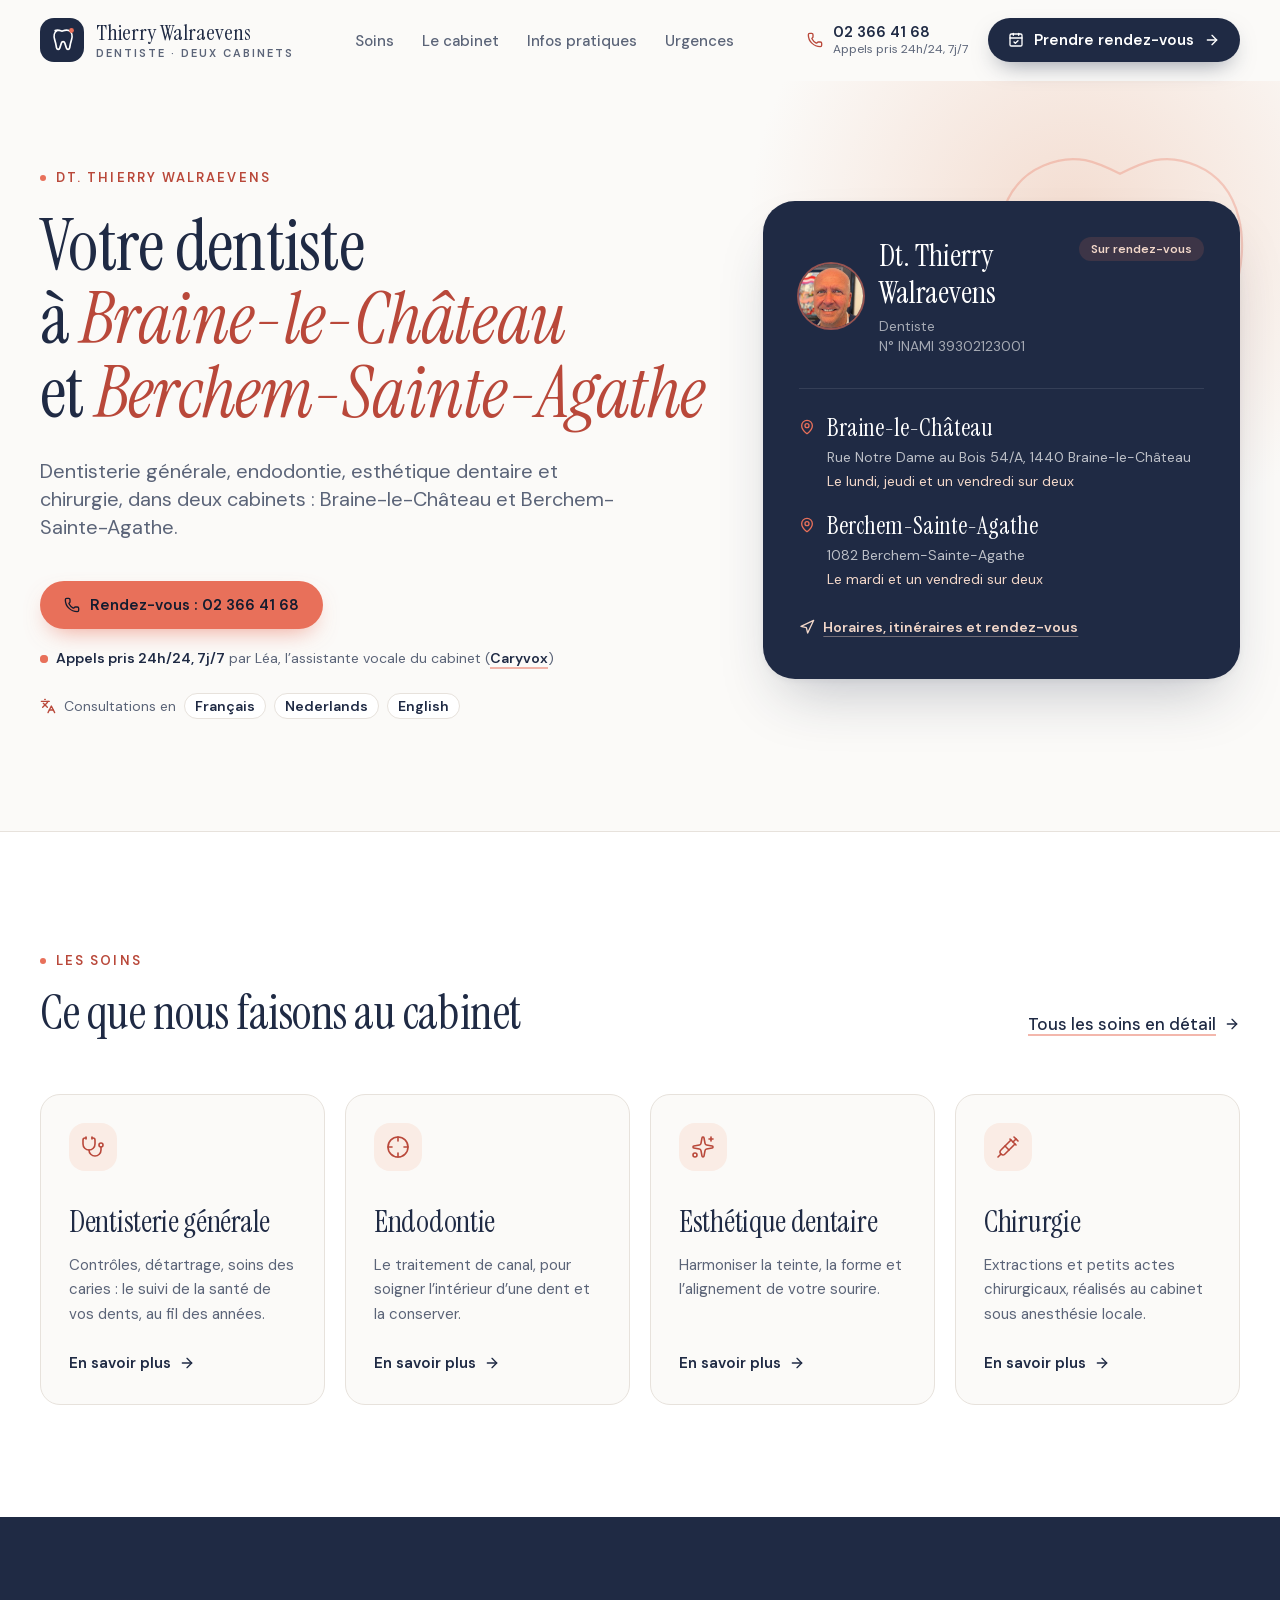
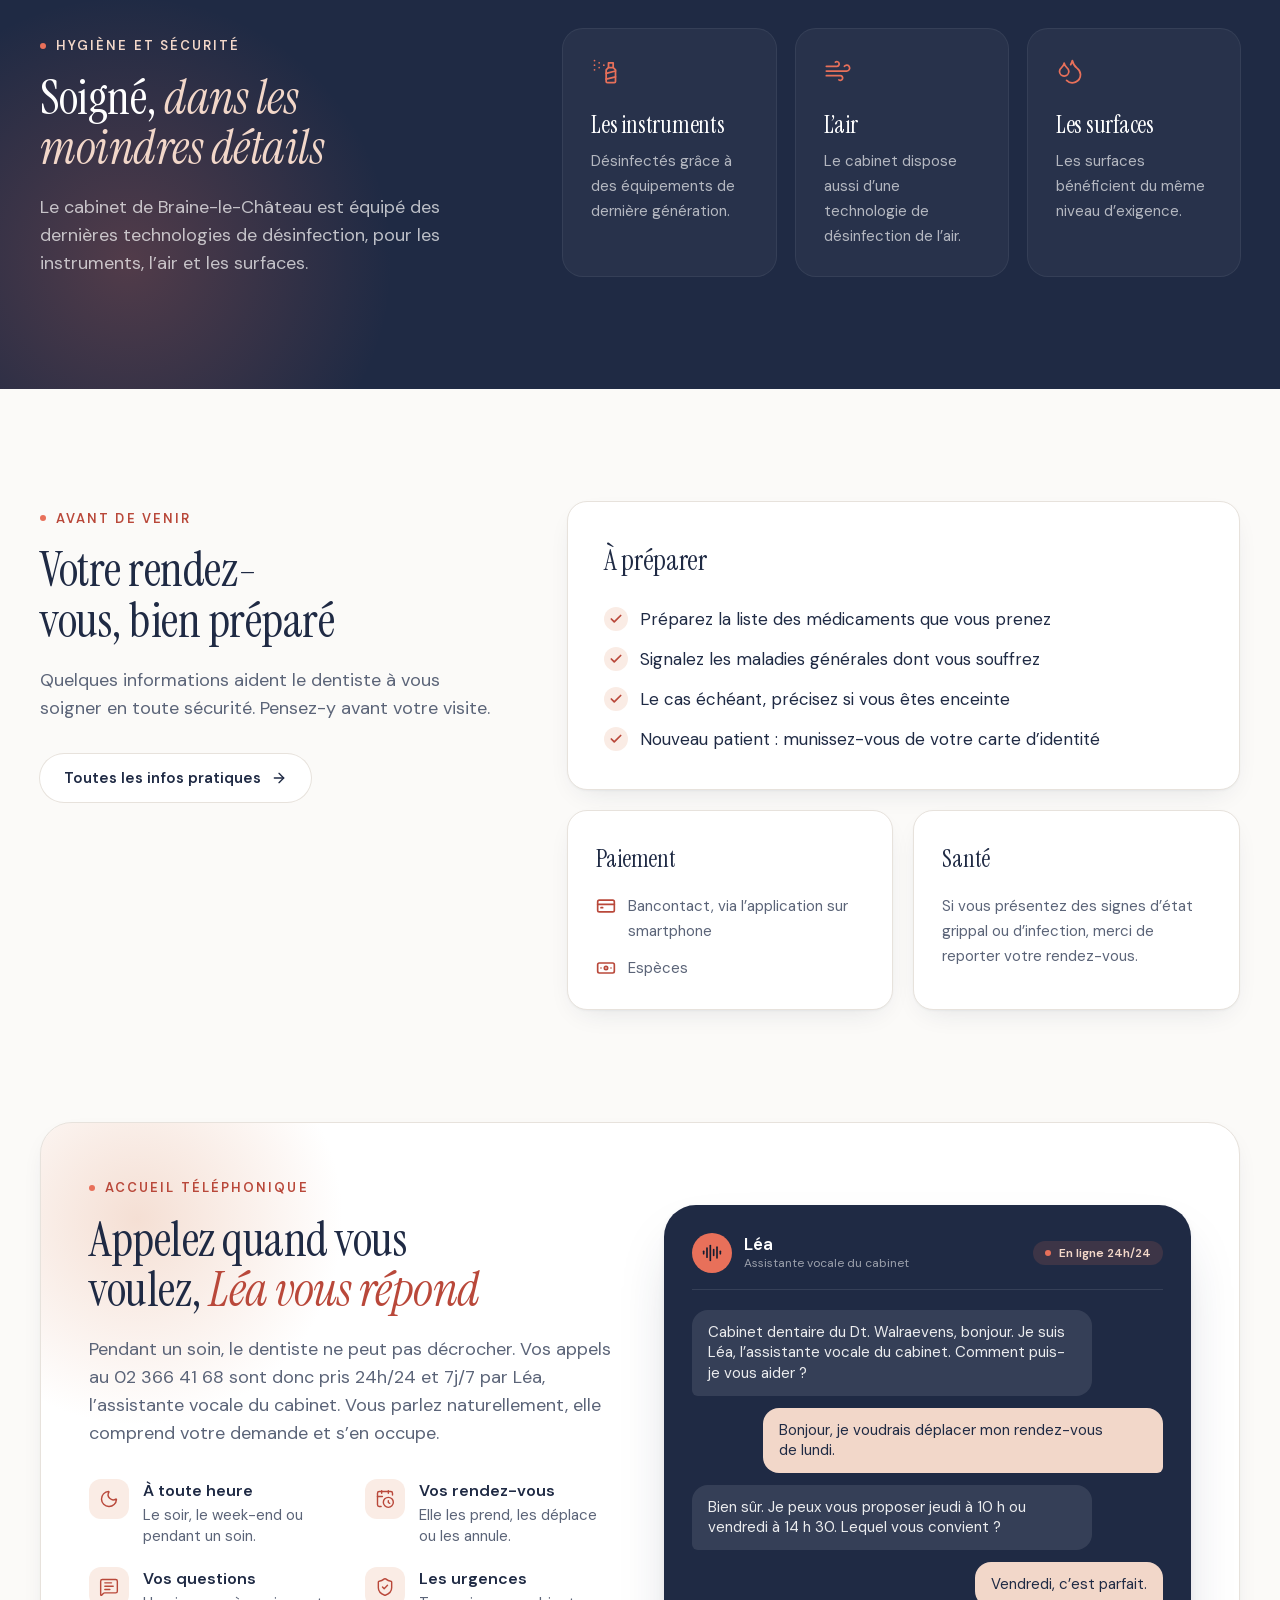
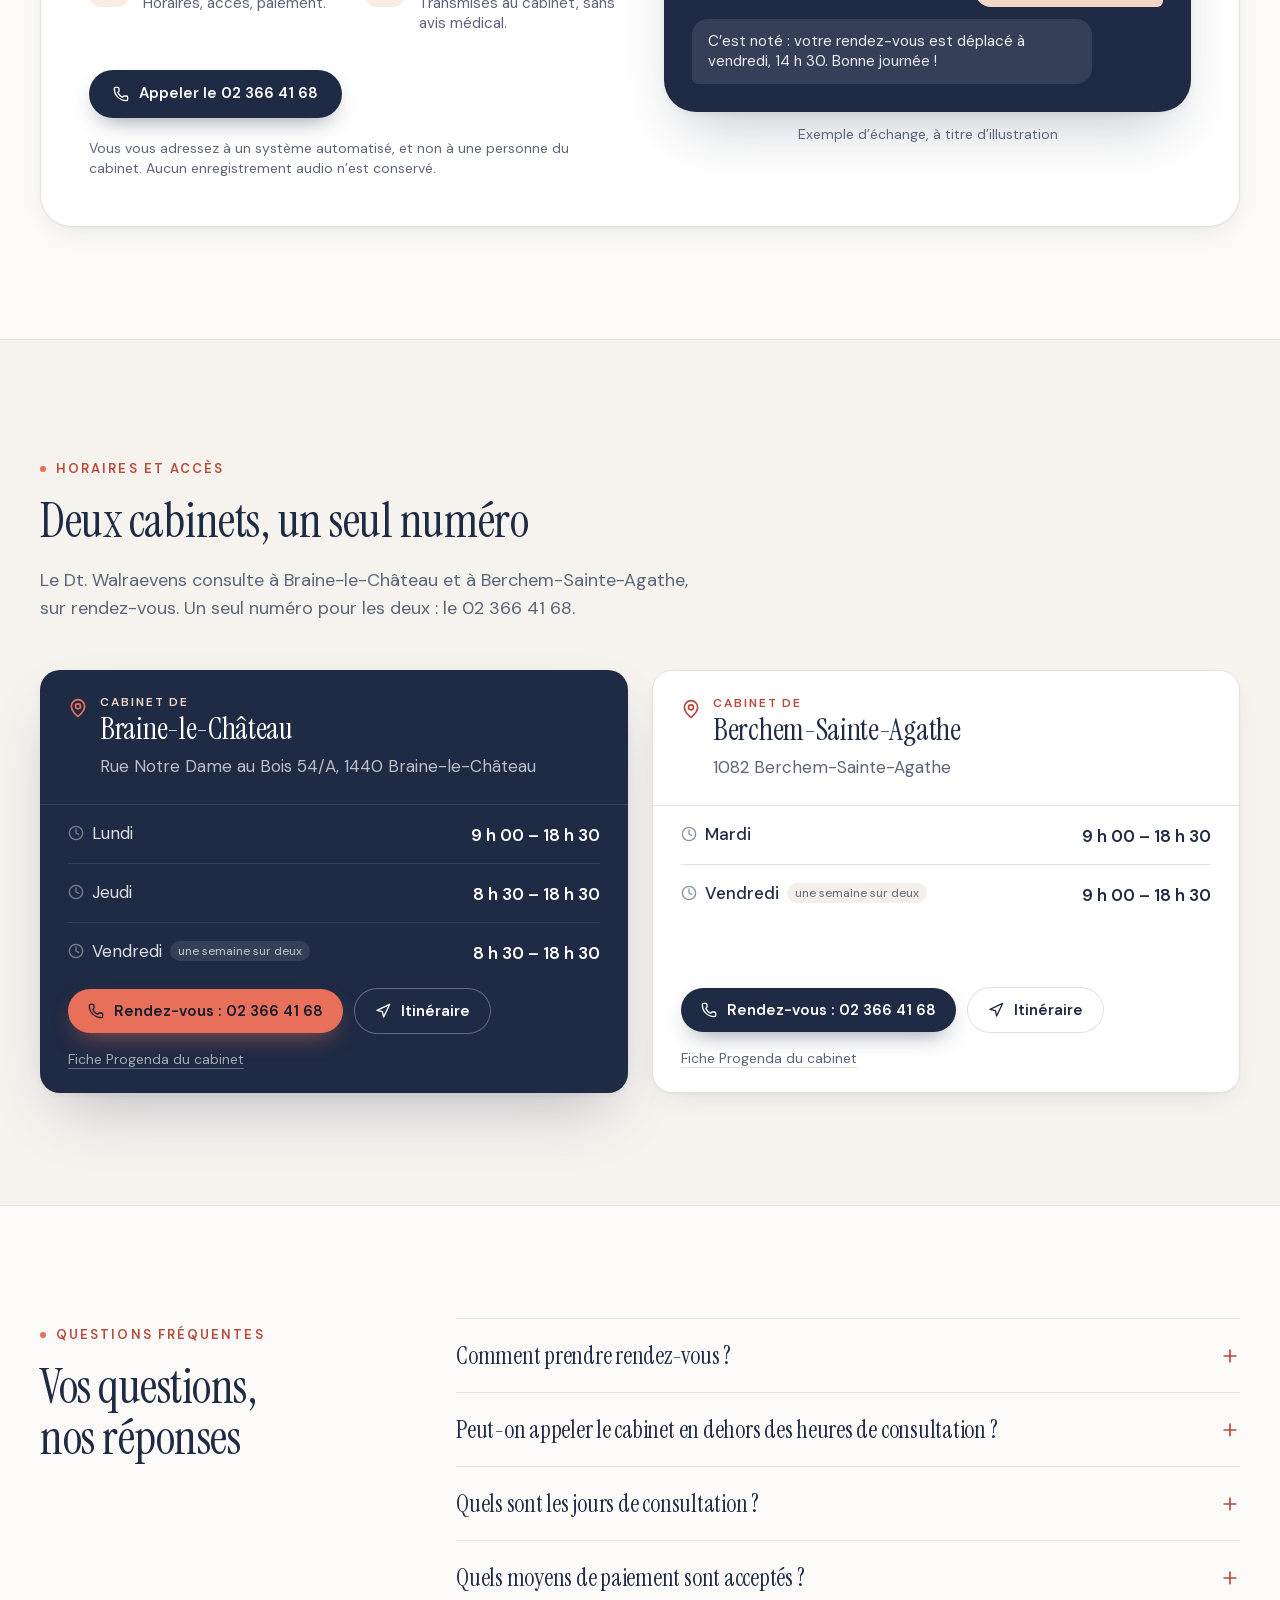
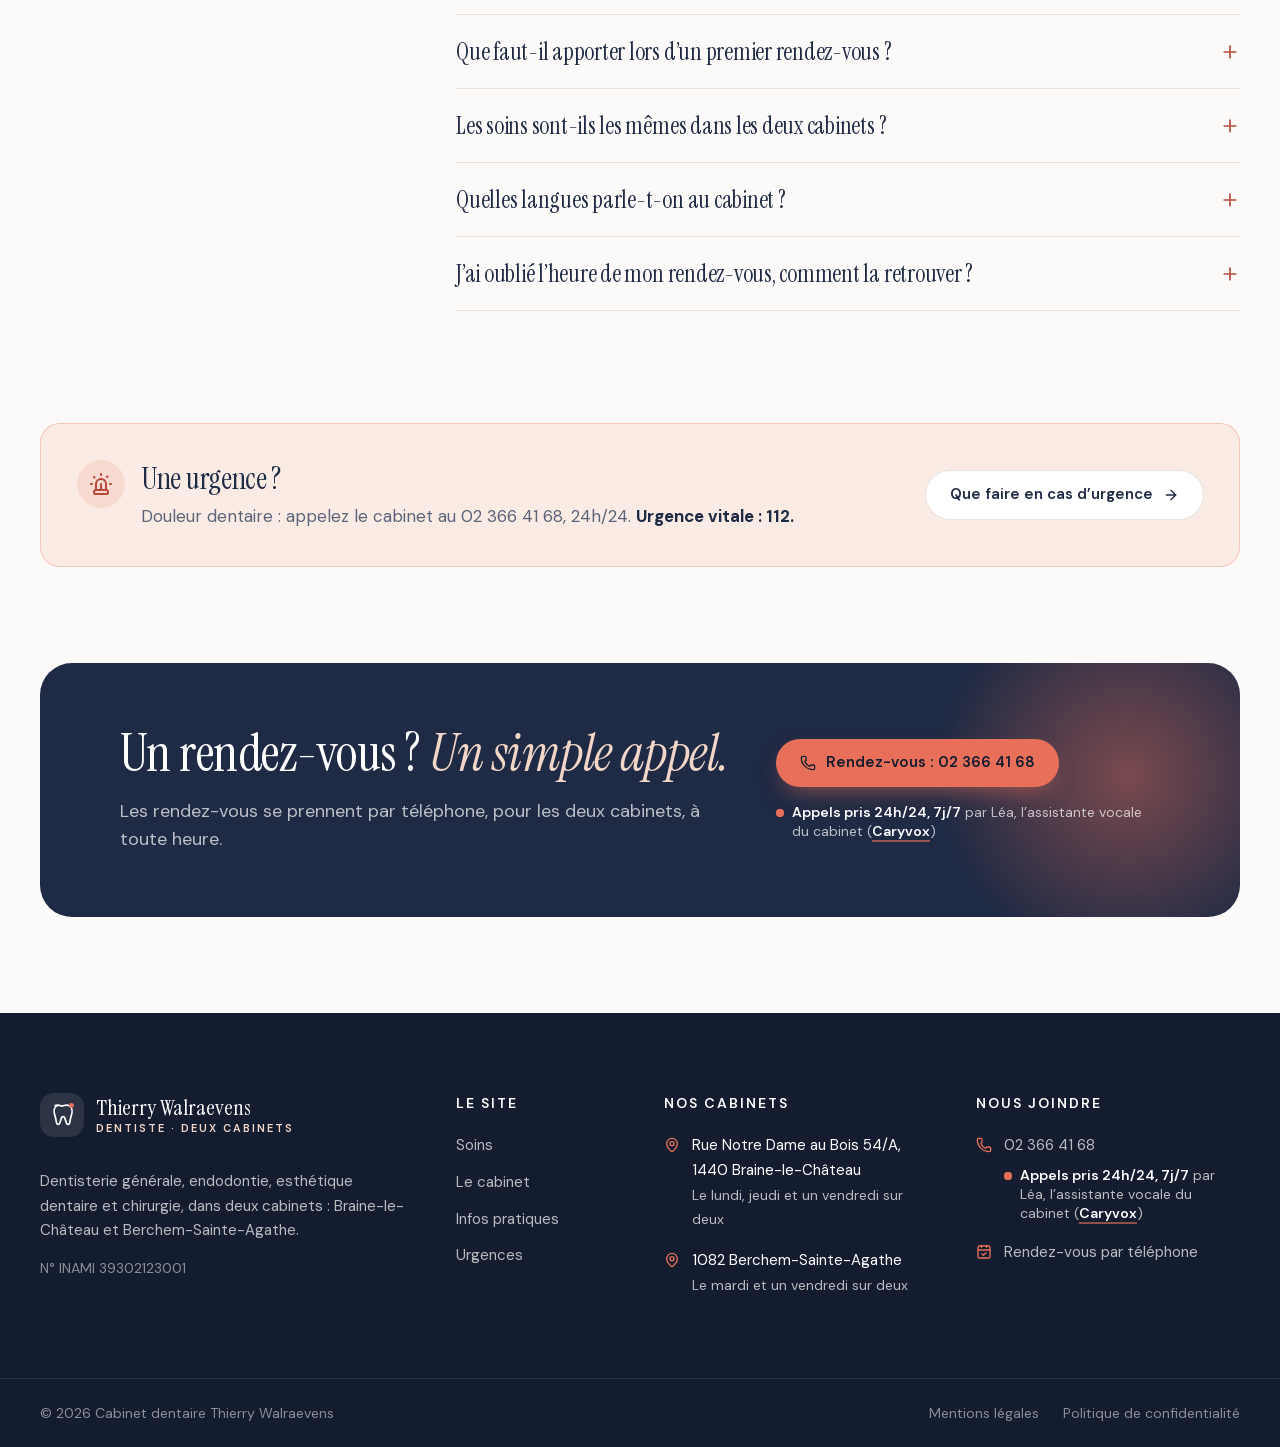
==== commit 6b1019e0: "Mise en ligne sur dentiste-walraevens.be - Domaine personnalisé (fichier CNAME), adresses sans sous-" ====
--- a/index.html
+++ b/index.html
@@ -1 +1 @@
-<!DOCTYPE html><!--CXlNhtrWEmJevWHv7Y_JP--><html lang="fr-BE" class="__variable_625bd2 __variable_5bad4a"><head><meta charSet="utf-8"/><meta name="viewport" content="width=device-width, initial-scale=1"/><link rel="stylesheet" href="/dentiste-walraevens/_next/static/css/30afd3811df81dfe.css" data-precedence="next"/><link rel="preload" as="script" fetchPriority="low" href="/dentiste-walraevens/_next/static/chunks/webpack-4b7eadf9d708b665.js"/><script src="/dentiste-walraevens/_next/static/chunks/4bd1b696-c023c6e3521b1417.js" async=""></script><script src="/dentiste-walraevens/_next/static/chunks/255-5cf0e35ae33d90c1.js" async=""></script><script src="/dentiste-walraevens/_next/static/chunks/main-app-78d97796293f4056.js" async=""></script><script src="/dentiste-walraevens/_next/static/chunks/690-0809685d439d04f0.js" async=""></script><script src="/dentiste-walraevens/_next/static/chunks/app/layout-7cc768eea1bfff20.js" async=""></script><script src="/dentiste-walraevens/_next/static/chunks/356-b43e0f82e8c325ed.js" async=""></script><script src="/dentiste-walraevens/_next/static/chunks/app/page-1eb425f2abbfeb09.js" async=""></script><meta name="theme-color" content="#fbfaf8"/><meta name="color-scheme" content="light"/><title>Dentiste à Braine-le-Château et Berchem-Sainte-Agathe | Dt. Thierry Walraevens</title><meta name="description" content="Dt. Thierry Walraevens, dentiste à Braine-le-Château et à Berchem-Sainte-Agathe : dentisterie générale, endodontie, esthétique dentaire et chirurgie. Horaires, accès et prise de rendez-vous par téléphone."/><meta name="application-name" content="Cabinet dentaire Thierry Walraevens"/><meta name="robots" content="noindex, nofollow"/><link rel="canonical" href="https://titus5030.github.io/dentiste-walraevens/"/><meta name="format-detection" content="telephone=no"/><meta property="og:title" content="Dentiste à Braine-le-Château et Berchem-Sainte-Agathe | Dt. Thierry Walraevens"/><meta property="og:description" content="Dt. Thierry Walraevens, dentiste à Braine-le-Château et à Berchem-Sainte-Agathe : dentisterie générale, endodontie, esthétique dentaire et chirurgie. Horaires, accès et prise de rendez-vous par téléphone."/><meta property="og:url" content="https://titus5030.github.io/dentiste-walraevens/"/><meta property="og:site_name" content="Cabinet dentaire Thierry Walraevens"/><meta property="og:locale" content="fr_BE"/><meta property="og:image:type" content="image/png"/><meta property="og:image:width" content="1200"/><meta property="og:image:height" content="630"/><meta property="og:image" content="https://titus5030.github.io/dentiste-walraevens/opengraph-image.png?8718f0c8caa14f47"/><meta property="og:type" content="website"/><meta name="twitter:card" content="summary_large_image"/><meta name="twitter:title" content="Dentiste à Braine-le-Château et Berchem-Sainte-Agathe | Dt. Thierry Walraevens"/><meta name="twitter:description" content="Dt. Thierry Walraevens, dentiste à Braine-le-Château et à Berchem-Sainte-Agathe : dentisterie générale, endodontie, esthétique dentaire et chirurgie. Horaires, accès et prise de rendez-vous par téléphone."/><meta name="twitter:image:type" content="image/png"/><meta name="twitter:image:width" content="1200"/><meta name="twitter:image:height" content="630"/><meta name="twitter:image" content="https://titus5030.github.io/dentiste-walraevens/opengraph-image.png?8718f0c8caa14f47"/><link rel="icon" href="/dentiste-walraevens/icon.svg?d20a1e23008a509c" type="image/svg+xml" sizes="any"/><script src="/dentiste-walraevens/_next/static/chunks/polyfills-42372ed130431b0a.js" noModule=""></script></head><body><div hidden=""><!--$--><!--/$--></div><script type="application/ld+json">{"@context":"https://schema.org","@graph":[{"@type":"Person","@id":"https://titus5030.github.io/dentiste-walraevens/#praticien","name":"Thierry Walraevens","jobTitle":"Dentiste","identifier":{"@type":"PropertyValue","propertyID":"INAMI","value":"39302123001"},"knowsLanguage":["Français","Nederlands","English"]},{"@type":"Dentist","@id":"https://titus5030.github.io/dentiste-walraevens/#braine-le-chateau","name":"Cabinet dentaire Thierry Walraevens · Braine-le-Château","description":"Dentisterie générale, endodontie, esthétique dentaire et chirurgie, dans deux cabinets : Braine-le-Château et Berchem-Sainte-Agathe.","url":"https://titus5030.github.io/dentiste-walraevens/","image":"https://titus5030.github.io/dentiste-walraevens/opengraph-image.png","telephone":"+32 2 366 41 68","address":{"@type":"PostalAddress","streetAddress":"Rue Notre Dame au Bois 54/A","postalCode":"1440","addressLocality":"Braine-le-Château","addressCountry":"BE"},"openingHoursSpecification":[{"@type":"OpeningHoursSpecification","dayOfWeek":"https://schema.org/Monday","opens":"09:00","closes":"18:30"},{"@type":"OpeningHoursSpecification","dayOfWeek":"https://schema.org/Thursday","opens":"08:30","closes":"18:30"},{"@type":"OpeningHoursSpecification","dayOfWeek":"https://schema.org/Friday","opens":"08:30","closes":"18:30","description":"une semaine sur deux"}],"knowsLanguage":["Français","Nederlands","English"],"availableService":[{"@type":"MedicalProcedure","name":"Dentisterie générale"},{"@type":"MedicalProcedure","name":"Endodontie"},{"@type":"MedicalProcedure","name":"Esthétique dentaire"},{"@type":"MedicalProcedure","name":"Chirurgie"}],"medicalSpecialty":["Dentistry","Endodontic"],"paymentAccepted":"Bancontact, Cash","currenciesAccepted":"EUR","sameAs":["https://progenda.be/calendars/walraevens-thierry-dentiste-braine-le-chateau?locale=fr"],"employee":{"@id":"https://titus5030.github.io/dentiste-walraevens/#praticien"}},{"@type":"Dentist","@id":"https://titus5030.github.io/dentiste-walraevens/#berchem-sainte-agathe","name":"Cabinet dentaire Thierry Walraevens · Berchem-Sainte-Agathe","description":"Dentisterie générale, endodontie, esthétique dentaire et chirurgie, dans deux cabinets : Braine-le-Château et Berchem-Sainte-Agathe.","url":"https://titus5030.github.io/dentiste-walraevens/","image":"https://titus5030.github.io/dentiste-walraevens/opengraph-image.png","telephone":"+32 2 366 41 68","address":{"@type":"PostalAddress","postalCode":"1082","addressLocality":"Berchem-Sainte-Agathe","addressCountry":"BE"},"openingHoursSpecification":[{"@type":"OpeningHoursSpecification","dayOfWeek":"https://schema.org/Tuesday","opens":"09:00","closes":"18:30"},{"@type":"OpeningHoursSpecification","dayOfWeek":"https://schema.org/Friday","opens":"09:00","closes":"18:30","description":"une semaine sur deux"}],"knowsLanguage":["Français","Nederlands","English"],"availableService":[{"@type":"MedicalProcedure","name":"Dentisterie générale"},{"@type":"MedicalProcedure","name":"Endodontie"},{"@type":"MedicalProcedure","name":"Esthétique dentaire"},{"@type":"MedicalProcedure","name":"Chirurgie"}],"medicalSpecialty":["Dentistry","Endodontic"],"paymentAccepted":"Bancontact, Cash","currenciesAccepted":"EUR","sameAs":["https://progenda.be/calendars/thierry-walraevens-dentiste-berchem-sainte-agathe?locale=fr"],"employee":{"@id":"https://titus5030.github.io/dentiste-walraevens/#praticien"}}]}</script><p class="bg-encre-profond px-4 py-2 text-center text-xs text-white/75">Proposition de site · version de démonstration, pas encore le site officiel du cabinet</p><header class="sticky top-0 z-40 transition-[background-color,border-color] duration-300 border-b border-transparent bg-papier"><a href="#contenu" class="sr-only z-50 rounded-full bg-encre px-4 py-2 text-white focus:not-sr-only focus:absolute focus:top-3 focus:left-3">Aller au contenu</a><div class="conteneur flex h-20 items-center justify-between gap-6"><a aria-label="Dentiste Thierry Walraevens, accueil" class="rounded-xl" href="/dentiste-walraevens/"><span class="flex items-center gap-3"><svg viewBox="0 0 44 44" aria-hidden="true" class="size-11 shrink-0"><rect width="44" height="44" rx="14" class="fill-encre"></rect><path d="M15.2 12.5c2.3-1 4.4-.2 6.8.6 2.4-.8 4.5-1.6 6.8-.6 3.2 1.4 3.9 5.4 2.7 9.2-.9 2.8-1.4 5.3-1.8 8-.3 2-2.7 2.3-3.3.3l-1.6-5.1c-.5-1.6-2.9-1.6-3.4 0l-1.6 5.1c-.6 2-3 1.7-3.3-.3-.4-2.7-.9-5.2-1.8-8-1.2-3.8-.5-7.8 2.5-9.2Z" fill="none" stroke-width="1.7" stroke-linejoin="round" class="stroke-white"></path><circle cx="31.5" cy="12.5" r="2.4" class="fill-corail"></circle></svg><span class="flex flex-col leading-none"><span class="font-serif text-[1.375rem] text-encre">Thierry Walraevens</span><span class="mt-1 text-[0.6875rem] font-semibold tracking-[0.18em] uppercase text-gris">Dentiste<span class="hidden sm:inline"> · deux cabinets</span></span></span></span></a><nav aria-label="Navigation principale" class="hidden lg:block"><ul class="flex items-center gap-1"><li><a class="relative rounded-full px-3 py-2 text-[0.9375rem] font-medium whitespace-nowrap text-gris transition-colors hover:text-encre aria-[current=page]:text-encre" href="/dentiste-walraevens/soins/">Soins</a></li><li><a class="relative rounded-full px-3 py-2 text-[0.9375rem] font-medium whitespace-nowrap text-gris transition-colors hover:text-encre aria-[current=page]:text-encre" href="/dentiste-walraevens/le-cabinet/">Le cabinet</a></li><li><a class="relative rounded-full px-3 py-2 text-[0.9375rem] font-medium whitespace-nowrap text-gris transition-colors hover:text-encre aria-[current=page]:text-encre" href="/dentiste-walraevens/infos-pratiques/">Infos pratiques</a></li><li><a class="relative rounded-full px-3 py-2 text-[0.9375rem] font-medium whitespace-nowrap text-gris transition-colors hover:text-encre aria-[current=page]:text-encre" href="/dentiste-walraevens/urgences/">Urgences</a></li></ul></nav><div class="hidden items-center gap-2 lg:flex"><a href="tel:+3223664168" class="flex min-h-11 items-center gap-2.5 rounded-full px-3 text-encre transition-colors hover:text-corail-fonce"><svg xmlns="http://www.w3.org/2000/svg" width="24" height="24" viewBox="0 0 24 24" fill="none" stroke="currentColor" stroke-width="2" stroke-linecap="round" stroke-linejoin="round" class="lucide lucide-phone size-4 text-corail-fonce" aria-hidden="true"><path d="M13.832 16.568a1 1 0 0 0 1.213-.303l.355-.465A2 2 0 0 1 17 15h3a2 2 0 0 1 2 2v3a2 2 0 0 1-2 2A18 18 0 0 1 2 4a2 2 0 0 1 2-2h3a2 2 0 0 1 2 2v3a2 2 0 0 1-.8 1.6l-.468.351a1 1 0 0 0-.292 1.233 14 14 0 0 0 6.392 6.384"></path></svg><span class="flex flex-col leading-tight"><span class="text-[0.9375rem] font-semibold">02 366 41 68</span><span class="text-xs whitespace-nowrap text-gris">Appels pris 24h/24, 7j/7</span></span></a><a class="group inline-flex min-h-12 cursor-pointer items-center justify-center gap-2.5 whitespace-nowrap rounded-full px-6 py-3 text-[0.9375rem] font-semibold leading-none transition-[background-color,color,box-shadow,transform] duration-200 ease-doux active:translate-y-px bg-encre text-white hover:bg-encre-douce shadow-[0_10px_24px_-10px_rgb(31_42_68/0.55)] !min-h-11 !px-5" href="/dentiste-walraevens/rendez-vous/"><svg xmlns="http://www.w3.org/2000/svg" width="24" height="24" viewBox="0 0 24 24" fill="none" stroke="currentColor" stroke-width="2" stroke-linecap="round" stroke-linejoin="round" class="lucide lucide-calendar-check size-4" aria-hidden="true"><path d="M8 2v3"></path><path d="M16 2v3"></path><rect x="3" y="3" width="18" height="18" rx="2"></rect><path d="M3 9h18"></path><path d="m9 15 2 2 4-4"></path></svg>Prendre rendez-vous<svg xmlns="http://www.w3.org/2000/svg" width="24" height="24" viewBox="0 0 24 24" fill="none" stroke="currentColor" stroke-width="2" stroke-linecap="round" stroke-linejoin="round" class="lucide lucide-arrow-right size-4 transition-transform duration-200 group-hover:translate-x-1" aria-hidden="true"><path d="M5 12h14"></path><path d="m12 5 7 7-7 7"></path></svg></a></div><button type="button" aria-expanded="false" aria-controls="menu-mobile" class="-mr-2 flex size-12 cursor-pointer items-center justify-center rounded-full text-encre transition-colors hover:bg-lin lg:hidden"><span class="sr-only">Ouvrir le menu</span><svg xmlns="http://www.w3.org/2000/svg" width="24" height="24" viewBox="0 0 24 24" fill="none" stroke="currentColor" stroke-width="2" stroke-linecap="round" stroke-linejoin="round" class="lucide lucide-menu size-6" aria-hidden="true"><path d="M4 5h16"></path><path d="M4 12h16"></path><path d="M4 19h16"></path></svg></button></div><div id="menu-mobile" hidden="" class="h-[calc(100dvh-5rem)] overflow-y-auto border-t border-filet bg-papier lg:hidden"><nav aria-label="Navigation mobile" class="conteneur flex flex-col py-6"><ul class="divide-y divide-filet"><li><a aria-current="page" class="flex min-h-14 items-center font-serif text-[1.75rem] text-encre aria-[current=page]:text-corail-fonce" href="/dentiste-walraevens/">Accueil</a></li><li><a class="flex min-h-14 items-center font-serif text-[1.75rem] text-encre aria-[current=page]:text-corail-fonce" href="/dentiste-walraevens/soins/">Soins</a></li><li><a class="flex min-h-14 items-center font-serif text-[1.75rem] text-encre aria-[current=page]:text-corail-fonce" href="/dentiste-walraevens/le-cabinet/">Le cabinet</a></li><li><a class="flex min-h-14 items-center font-serif text-[1.75rem] text-encre aria-[current=page]:text-corail-fonce" href="/dentiste-walraevens/infos-pratiques/">Infos pratiques</a></li><li><a class="flex min-h-14 items-center font-serif text-[1.75rem] text-encre aria-[current=page]:text-corail-fonce" href="/dentiste-walraevens/urgences/">Urgences</a></li></ul><div class="mt-8 grid gap-3"><a class="group inline-flex min-h-12 cursor-pointer items-center justify-center gap-2.5 whitespace-nowrap rounded-full px-6 py-3 text-[0.9375rem] font-semibold leading-none transition-[background-color,color,box-shadow,transform] duration-200 ease-doux active:translate-y-px bg-corail text-encre-profond hover:bg-[#ef8672] shadow-[0_10px_24px_-10px_rgb(232_112_90/0.7)] " href="/dentiste-walraevens/rendez-vous/"><svg xmlns="http://www.w3.org/2000/svg" width="24" height="24" viewBox="0 0 24 24" fill="none" stroke="currentColor" stroke-width="2" stroke-linecap="round" stroke-linejoin="round" class="lucide lucide-calendar-check size-4" aria-hidden="true"><path d="M8 2v3"></path><path d="M16 2v3"></path><rect x="3" y="3" width="18" height="18" rx="2"></rect><path d="M3 9h18"></path><path d="m9 15 2 2 4-4"></path></svg>Prendre rendez-vous<svg xmlns="http://www.w3.org/2000/svg" width="24" height="24" viewBox="0 0 24 24" fill="none" stroke="currentColor" stroke-width="2" stroke-linecap="round" stroke-linejoin="round" class="lucide lucide-arrow-right size-4 transition-transform duration-200 group-hover:translate-x-1" aria-hidden="true"><path d="M5 12h14"></path><path d="m12 5 7 7-7 7"></path></svg></a><a href="tel:+3223664168" class="group inline-flex min-h-12 cursor-pointer items-center justify-center gap-2.5 whitespace-nowrap rounded-full px-6 py-3 text-[0.9375rem] font-semibold leading-none transition-[background-color,color,box-shadow,transform] duration-200 ease-doux active:translate-y-px bg-white text-encre ring-1 ring-filet hover:ring-encre/30 "><svg xmlns="http://www.w3.org/2000/svg" width="24" height="24" viewBox="0 0 24 24" fill="none" stroke="currentColor" stroke-width="2" stroke-linecap="round" stroke-linejoin="round" class="lucide lucide-phone size-4" aria-hidden="true"><path d="M13.832 16.568a1 1 0 0 0 1.213-.303l.355-.465A2 2 0 0 1 17 15h3a2 2 0 0 1 2 2v3a2 2 0 0 1-2 2A18 18 0 0 1 2 4a2 2 0 0 1 2-2h3a2 2 0 0 1 2 2v3a2 2 0 0 1-.8 1.6l-.468.351a1 1 0 0 0-.292 1.233 14 14 0 0 0 6.392 6.384"></path></svg>02 366 41 68</a><p class="flex items-start gap-2 text-sm leading-snug text-gris mt-1 justify-center text-center"><span aria-hidden="true" class="relative mt-1.5 flex size-2 shrink-0"><span class="absolute inline-flex h-full w-full rounded-full bg-corail/60 motion-safe:animate-ping"></span><span class="relative inline-flex size-2 rounded-full bg-corail"></span></span><span><strong class="font-semibold text-encre">Appels pris 24h/24, 7j/7</strong> par<!-- --> <!-- -->Léa, l’assistante vocale du cabinet<!-- --> (<a href="https://caryvox.ai" target="_blank" rel="noopener" class="font-semibold underline decoration-2 underline-offset-4 text-encre decoration-corail/50 hover:decoration-corail">Caryvox<span class="sr-only"> (nouvel onglet)</span></a>)</span></p></div></nav></div></header><main id="contenu" tabindex="-1" class="outline-none"><script type="application/ld+json">{"@context":"https://schema.org","@type":"FAQPage","mainEntity":[{"@type":"Question","name":"Comment prendre rendez-vous ?","acceptedAnswer":{"@type":"Answer","text":"Les rendez-vous se prennent uniquement par téléphone, au 02 366 41 68, pour les deux cabinets. Les appels sont pris 24h/24 et 7j/7 par Léa, l’assistante vocale du cabinet."}},{"@type":"Question","name":"Peut-on appeler le cabinet en dehors des heures de consultation ?","acceptedAnswer":{"@type":"Answer","text":"Oui. Les appels sont pris 24h/24 et 7j/7 par Léa, l’assistante vocale du cabinet. Elle répond à vos questions pratiques, peut prendre, déplacer ou annuler votre rendez-vous, et transmet au cabinet les situations urgentes."}},{"@type":"Question","name":"Quels sont les jours de consultation ?","acceptedAnswer":{"@type":"Answer","text":"À Braine-le-Château : le lundi de 9 h à 18 h 30, le jeudi de 8 h 30 à 18 h 30 et un vendredi sur deux de 8 h 30 à 18 h 30. À Berchem-Sainte-Agathe : le mardi de 9 h à 18 h 30 et un vendredi sur deux de 9 h à 18 h 30."}},{"@type":"Question","name":"Quels moyens de paiement sont acceptés ?","acceptedAnswer":{"@type":"Answer","text":"Le paiement se fait par Bancontact, via l’application sur smartphone, ou en espèces."}},{"@type":"Question","name":"Que faut-il apporter lors d’un premier rendez-vous ?","acceptedAnswer":{"@type":"Answer","text":"Votre carte d’identité, la liste des médicaments que vous prenez, et les informations sur vos éventuelles maladies générales ou une grossesse."}},{"@type":"Question","name":"Les soins sont-ils les mêmes dans les deux cabinets ?","acceptedAnswer":{"@type":"Answer","text":"Oui. Les mêmes soins sont proposés à Braine-le-Château et à Berchem-Sainte-Agathe, et un seul numéro permet de joindre les deux : le 02 366 41 68."}},{"@type":"Question","name":"Quelles langues parle-t-on au cabinet ?","acceptedAnswer":{"@type":"Answer","text":"Les consultations se déroulent en français, en néerlandais ou en anglais."}},{"@type":"Question","name":"J’ai oublié l’heure de mon rendez-vous, comment la retrouver ?","acceptedAnswer":{"@type":"Answer","text":"Appelez simplement le 02 366 41 68 : Léa, l’assistante vocale du cabinet, vous redonne la date et l’heure de votre rendez-vous, à toute heure. Elle peut aussi le déplacer ou l’annuler si besoin. Vous pouvez également utiliser la fonction « J’ai oublié mon rendez-vous » sur la fiche Progenda du cabinet, qui vous envoie la liste de vos rendez-vous par email."}}]}</script><section class="relative isolate overflow-hidden"><div aria-hidden="true" class="absolute -top-56 -right-40 -z-10 size-[46rem] rounded-full bg-[radial-gradient(circle,rgb(242_215_201/0.85),transparent_62%)]"></div><div class="conteneur grid items-center gap-14 pt-10 pb-20 sm:pt-16 lg:grid-cols-12 lg:gap-10 lg:pt-20 lg:pb-28"><div class="lg:col-span-7"><p class="surtitre">Dt. Thierry Walraevens</p><h1 class="mt-5 text-[2.25rem] leading-[1.02] sm:text-6xl xl:text-[4.5rem]">Votre dentiste<br/>à <em class="whitespace-nowrap text-corail-fonce">Braine-le-Château</em><br/>et <em class="whitespace-nowrap text-corail-fonce">Berchem-Sainte-Agathe</em></h1><p class="mt-7 max-w-xl text-lg text-gris sm:text-xl">Dentisterie générale, endodontie, esthétique dentaire et chirurgie, dans deux cabinets : Braine-le-Château et Berchem-Sainte-Agathe.</p><div class="mt-10 flex flex-col gap-3 sm:flex-row"><a href="tel:+3223664168" class="group inline-flex min-h-12 cursor-pointer items-center justify-center gap-2.5 whitespace-nowrap rounded-full px-6 py-3 text-[0.9375rem] font-semibold leading-none transition-[background-color,color,box-shadow,transform] duration-200 ease-doux active:translate-y-px bg-corail text-encre-profond hover:bg-[#ef8672] shadow-[0_10px_24px_-10px_rgb(232_112_90/0.7)] "><svg xmlns="http://www.w3.org/2000/svg" width="24" height="24" viewBox="0 0 24 24" fill="none" stroke="currentColor" stroke-width="2" stroke-linecap="round" stroke-linejoin="round" class="lucide lucide-phone size-4" aria-hidden="true"><path d="M13.832 16.568a1 1 0 0 0 1.213-.303l.355-.465A2 2 0 0 1 17 15h3a2 2 0 0 1 2 2v3a2 2 0 0 1-2 2A18 18 0 0 1 2 4a2 2 0 0 1 2-2h3a2 2 0 0 1 2 2v3a2 2 0 0 1-.8 1.6l-.468.351a1 1 0 0 0-.292 1.233 14 14 0 0 0 6.392 6.384"></path></svg>Rendez-vous : <!-- -->02 366 41 68</a></div><p class="flex items-start gap-2 text-sm leading-snug text-gris mt-5"><span aria-hidden="true" class="relative mt-1.5 flex size-2 shrink-0"><span class="absolute inline-flex h-full w-full rounded-full bg-corail/60 motion-safe:animate-ping"></span><span class="relative inline-flex size-2 rounded-full bg-corail"></span></span><span><strong class="font-semibold text-encre">Appels pris 24h/24, 7j/7</strong> par<!-- --> <!-- -->Léa, l’assistante vocale du cabinet<!-- --> (<a href="https://caryvox.ai" target="_blank" rel="noopener" class="font-semibold underline decoration-2 underline-offset-4 text-encre decoration-corail/50 hover:decoration-corail">Caryvox<span class="sr-only"> (nouvel onglet)</span></a>)</span></p><p class="mt-6 flex flex-wrap items-center gap-2 text-sm text-gris"><svg xmlns="http://www.w3.org/2000/svg" width="24" height="24" viewBox="0 0 24 24" fill="none" stroke="currentColor" stroke-width="2" stroke-linecap="round" stroke-linejoin="round" class="lucide lucide-languages size-4 text-corail-fonce" aria-hidden="true"><path d="m5 8 6 6"></path><path d="m4 14 6-6 2-3"></path><path d="M2 5h12"></path><path d="M7 2h1"></path><path d="m22 22-5-10-5 10"></path><path d="M14 18h6"></path></svg>Consultations en<span lang="fr" class="rounded-full border border-filet bg-white px-2.5 py-0.5 font-semibold text-encre">Français</span><span lang="nl" class="rounded-full border border-filet bg-white px-2.5 py-0.5 font-semibold text-encre">Nederlands</span><span lang="en" class="rounded-full border border-filet bg-white px-2.5 py-0.5 font-semibold text-encre">English</span></p></div><div class="relative lg:col-span-5"><svg viewBox="0 0 200 220" aria-hidden="true" class="absolute -top-16 -right-10 -z-10 hidden w-80 text-corail/30 lg:block"><path d="M52 18c20-9 34-2 48 5 14-7 28-14 48-5 28 12 34 47 23 80-8 24-12 45-16 70-3 18-24 20-29 2l-14-44c-4-14-20-14-24 0l-14 44c-5 18-26 16-29-2-4-25-8-46-16-70C18 65 24 30 52 18Z" fill="none" stroke-width="1.4" stroke="currentColor"></path></svg><div class="relative rounded-[var(--radius-grand)] bg-encre p-7 text-white shadow-flottant sm:p-9"><div class="flex items-start justify-between gap-4"><div class="flex items-center gap-4"><img alt="Portrait du Dt. Thierry Walraevens" loading="lazy" width="64" height="64" decoding="async" data-nimg="1" class="size-16 shrink-0 rounded-full object-cover ring-2 ring-corail/60" style="color:transparent" src="/dentiste-walraevens/_next/static/media/thierry-walraevens-vignette.964147cc.webp"/><div><p class="font-serif text-[1.75rem] leading-tight text-white sm:text-3xl">Dt. Thierry Walraevens</p><p class="mt-1 text-sm text-white/60">Dentiste<span class="block whitespace-nowrap">N° INAMI <!-- -->39302123001</span></p></div></div><span class="shrink-0 whitespace-nowrap rounded-full bg-corail/15 px-3 py-1 text-xs font-semibold text-peche">Sur rendez-vous</span></div><ul class="mt-8 space-y-5 border-t border-white/10 pt-6"><li class="flex items-start gap-3"><svg xmlns="http://www.w3.org/2000/svg" width="24" height="24" viewBox="0 0 24 24" fill="none" stroke="currentColor" stroke-width="2" stroke-linecap="round" stroke-linejoin="round" class="lucide lucide-map-pin mt-1.5 size-4 shrink-0 text-corail" aria-hidden="true"><path d="M20 10c0 4.993-5.539 10.193-7.399 11.799a1 1 0 0 1-1.202 0C9.539 20.193 4 14.993 4 10a8 8 0 0 1 16 0"></path><circle cx="12" cy="10" r="3"></circle></svg><div><p class="font-serif text-2xl leading-tight text-white">Braine-le-Château</p><p class="mt-1 text-sm text-white/70">Rue Notre Dame au Bois 54/A, 1440 Braine-le-Château</p><p class="mt-1 text-sm text-peche">Le <!-- -->lundi, jeudi et un vendredi sur deux</p></div></li><li class="flex items-start gap-3"><svg xmlns="http://www.w3.org/2000/svg" width="24" height="24" viewBox="0 0 24 24" fill="none" stroke="currentColor" stroke-width="2" stroke-linecap="round" stroke-linejoin="round" class="lucide lucide-map-pin mt-1.5 size-4 shrink-0 text-corail" aria-hidden="true"><path d="M20 10c0 4.993-5.539 10.193-7.399 11.799a1 1 0 0 1-1.202 0C9.539 20.193 4 14.993 4 10a8 8 0 0 1 16 0"></path><circle cx="12" cy="10" r="3"></circle></svg><div><p class="font-serif text-2xl leading-tight text-white">Berchem-Sainte-Agathe</p><p class="mt-1 text-sm text-white/70">1082 Berchem-Sainte-Agathe</p><p class="mt-1 text-sm text-peche">Le <!-- -->mardi et un vendredi sur deux</p></div></li></ul><a class="mt-7 inline-flex items-center gap-2 text-sm font-semibold text-peche underline decoration-peche/40 underline-offset-4 hover:decoration-peche" href="/dentiste-walraevens/rendez-vous/"><svg xmlns="http://www.w3.org/2000/svg" width="24" height="24" viewBox="0 0 24 24" fill="none" stroke="currentColor" stroke-width="2" stroke-linecap="round" stroke-linejoin="round" class="lucide lucide-navigation size-4" aria-hidden="true"><polygon points="3 11 22 2 13 21 11 13 3 11"></polygon></svg> Horaires, itinéraires et rendez-vous</a></div></div></div></section><section aria-labelledby="titre-soins" class="border-t border-filet bg-white py-20 sm:py-28"><div class="conteneur"><div class="flex flex-col justify-between gap-8 lg:flex-row lg:items-end"><div class="max-w-2xl "><p class="surtitre ">Les soins</p><h2 id="titre-soins" class="mt-4 text-[2.375rem] leading-[1.05] sm:text-5xl ">Ce que nous faisons au cabinet</h2></div><a class="lien inline-flex shrink-0 items-center gap-2" href="/dentiste-walraevens/soins/">Tous les soins en détail <svg xmlns="http://www.w3.org/2000/svg" width="24" height="24" viewBox="0 0 24 24" fill="none" stroke="currentColor" stroke-width="2" stroke-linecap="round" stroke-linejoin="round" class="lucide lucide-arrow-right size-4" aria-hidden="true"><path d="M5 12h14"></path><path d="m12 5 7 7-7 7"></path></svg></a></div><ul class="mt-14 grid gap-5 sm:grid-cols-2 lg:grid-cols-4"><li class="apparition"><a class="group relative flex h-full flex-col rounded-[var(--radius-carte)] border border-filet bg-papier p-7 transition-[border-color,box-shadow,transform] duration-300 ease-doux hover:-translate-y-1 hover:border-corail/40 hover:shadow-flottant" href="/dentiste-walraevens/soins/#dentisterie-generale"><span class="flex size-12 items-center justify-center rounded-2xl bg-peche-pale text-corail-fonce transition-colors duration-300 group-hover:bg-corail group-hover:text-encre-profond"><svg xmlns="http://www.w3.org/2000/svg" width="24" height="24" viewBox="0 0 24 24" fill="none" stroke="currentColor" stroke-width="1.6" stroke-linecap="round" stroke-linejoin="round" class="lucide lucide-stethoscope size-6" aria-hidden="true"><path d="M11 2v2"></path><path d="M5 2v2"></path><path d="M5 3H4a2 2 0 0 0-2 2v4a6 6 0 0 0 12 0V5a2 2 0 0 0-2-2h-1"></path><path d="M8 15a6 6 0 0 0 12 0v-3"></path><circle cx="20" cy="10" r="2"></circle></svg></span><h3 class="mt-8 text-[1.875rem] leading-tight">Dentisterie générale</h3><p class="mt-3 text-[0.9375rem] text-gris">Contrôles, détartrage, soins des caries : le suivi de la santé de vos dents, au fil des années.</p><span class="mt-auto inline-flex items-center gap-2 pt-6 text-[0.9375rem] font-semibold text-encre">En savoir plus<svg xmlns="http://www.w3.org/2000/svg" width="24" height="24" viewBox="0 0 24 24" fill="none" stroke="currentColor" stroke-width="2" stroke-linecap="round" stroke-linejoin="round" class="lucide lucide-arrow-right size-4 transition-transform duration-200 group-hover:translate-x-1" aria-hidden="true"><path d="M5 12h14"></path><path d="m12 5 7 7-7 7"></path></svg></span></a></li><li class="apparition"><a class="group relative flex h-full flex-col rounded-[var(--radius-carte)] border border-filet bg-papier p-7 transition-[border-color,box-shadow,transform] duration-300 ease-doux hover:-translate-y-1 hover:border-corail/40 hover:shadow-flottant" href="/dentiste-walraevens/soins/#endodontie"><span class="flex size-12 items-center justify-center rounded-2xl bg-peche-pale text-corail-fonce transition-colors duration-300 group-hover:bg-corail group-hover:text-encre-profond"><svg xmlns="http://www.w3.org/2000/svg" width="24" height="24" viewBox="0 0 24 24" fill="none" stroke="currentColor" stroke-width="1.6" stroke-linecap="round" stroke-linejoin="round" class="lucide lucide-crosshair size-6" aria-hidden="true"><circle cx="12" cy="12" r="10"></circle><line x1="22" x2="18" y1="12" y2="12"></line><line x1="6" x2="2" y1="12" y2="12"></line><line x1="12" x2="12" y1="6" y2="2"></line><line x1="12" x2="12" y1="22" y2="18"></line></svg></span><h3 class="mt-8 text-[1.875rem] leading-tight">Endodontie</h3><p class="mt-3 text-[0.9375rem] text-gris">Le traitement de canal, pour soigner l’intérieur d’une dent et la conserver.</p><span class="mt-auto inline-flex items-center gap-2 pt-6 text-[0.9375rem] font-semibold text-encre">En savoir plus<svg xmlns="http://www.w3.org/2000/svg" width="24" height="24" viewBox="0 0 24 24" fill="none" stroke="currentColor" stroke-width="2" stroke-linecap="round" stroke-linejoin="round" class="lucide lucide-arrow-right size-4 transition-transform duration-200 group-hover:translate-x-1" aria-hidden="true"><path d="M5 12h14"></path><path d="m12 5 7 7-7 7"></path></svg></span></a></li><li class="apparition"><a class="group relative flex h-full flex-col rounded-[var(--radius-carte)] border border-filet bg-papier p-7 transition-[border-color,box-shadow,transform] duration-300 ease-doux hover:-translate-y-1 hover:border-corail/40 hover:shadow-flottant" href="/dentiste-walraevens/soins/#esthetique-dentaire"><span class="flex size-12 items-center justify-center rounded-2xl bg-peche-pale text-corail-fonce transition-colors duration-300 group-hover:bg-corail group-hover:text-encre-profond"><svg xmlns="http://www.w3.org/2000/svg" width="24" height="24" viewBox="0 0 24 24" fill="none" stroke="currentColor" stroke-width="1.6" stroke-linecap="round" stroke-linejoin="round" class="lucide lucide-sparkles lucide-stars size-6" aria-hidden="true"><path d="M11.017 2.814a1 1 0 0 1 1.966 0l1.051 5.558a2 2 0 0 0 1.594 1.594l5.558 1.051a1 1 0 0 1 0 1.966l-5.558 1.051a2 2 0 0 0-1.594 1.594l-1.051 5.558a1 1 0 0 1-1.966 0l-1.051-5.558a2 2 0 0 0-1.594-1.594l-5.558-1.051a1 1 0 0 1 0-1.966l5.558-1.051a2 2 0 0 0 1.594-1.594z"></path><path d="M20 2v4"></path><path d="M22 4h-4"></path><circle cx="4" cy="20" r="2"></circle></svg></span><h3 class="mt-8 text-[1.875rem] leading-tight">Esthétique dentaire</h3><p class="mt-3 text-[0.9375rem] text-gris">Harmoniser la teinte, la forme et l’alignement de votre sourire.</p><span class="mt-auto inline-flex items-center gap-2 pt-6 text-[0.9375rem] font-semibold text-encre">En savoir plus<svg xmlns="http://www.w3.org/2000/svg" width="24" height="24" viewBox="0 0 24 24" fill="none" stroke="currentColor" stroke-width="2" stroke-linecap="round" stroke-linejoin="round" class="lucide lucide-arrow-right size-4 transition-transform duration-200 group-hover:translate-x-1" aria-hidden="true"><path d="M5 12h14"></path><path d="m12 5 7 7-7 7"></path></svg></span></a></li><li class="apparition"><a class="group relative flex h-full flex-col rounded-[var(--radius-carte)] border border-filet bg-papier p-7 transition-[border-color,box-shadow,transform] duration-300 ease-doux hover:-translate-y-1 hover:border-corail/40 hover:shadow-flottant" href="/dentiste-walraevens/soins/#chirurgie"><span class="flex size-12 items-center justify-center rounded-2xl bg-peche-pale text-corail-fonce transition-colors duration-300 group-hover:bg-corail group-hover:text-encre-profond"><svg xmlns="http://www.w3.org/2000/svg" width="24" height="24" viewBox="0 0 24 24" fill="none" stroke="currentColor" stroke-width="1.6" stroke-linecap="round" stroke-linejoin="round" class="lucide lucide-syringe size-6" aria-hidden="true"><path d="m18 2 4 4"></path><path d="m17 7 3-3"></path><path d="M19 9 8.7 19.3c-1 1-2.5 1-3.4 0l-.6-.6c-1-1-1-2.5 0-3.4L15 5"></path><path d="m9 11 4 4"></path><path d="m5 19-3 3"></path><path d="m14 4 6 6"></path></svg></span><h3 class="mt-8 text-[1.875rem] leading-tight">Chirurgie</h3><p class="mt-3 text-[0.9375rem] text-gris">Extractions et petits actes chirurgicaux, réalisés au cabinet sous anesthésie locale.</p><span class="mt-auto inline-flex items-center gap-2 pt-6 text-[0.9375rem] font-semibold text-encre">En savoir plus<svg xmlns="http://www.w3.org/2000/svg" width="24" height="24" viewBox="0 0 24 24" fill="none" stroke="currentColor" stroke-width="2" stroke-linecap="round" stroke-linejoin="round" class="lucide lucide-arrow-right size-4 transition-transform duration-200 group-hover:translate-x-1" aria-hidden="true"><path d="M5 12h14"></path><path d="m12 5 7 7-7 7"></path></svg></span></a></li></ul></div></section><section aria-labelledby="titre-hygiene" class="relative isolate overflow-hidden bg-encre py-20 text-white sm:py-28"><div aria-hidden="true" class="absolute -bottom-40 -left-40 -z-10 size-[36rem] rounded-full bg-[radial-gradient(circle,rgb(232_112_90/0.25),transparent_65%)]"></div><div class="conteneur grid gap-14 lg:grid-cols-12 lg:items-center"><div class="lg:col-span-5"><div class="max-w-2xl "><p class="surtitre !text-peche">Hygiène et sécurité</p><h2 id="titre-hygiene" class="mt-4 text-[2.375rem] leading-[1.05] sm:text-5xl !text-white">Soigné, <em class="text-peche">dans les moindres détails</em></h2><p class="mt-5 text-lg text-white/70">Le cabinet de Braine-le-Château est équipé des dernières technologies de désinfection, pour les instruments, l’air et les surfaces.</p></div></div><ul class="grid gap-5 sm:grid-cols-3 lg:col-span-7"><li class="apparition rounded-[var(--radius-carte)] bg-white/[0.04] p-7 ring-1 ring-white/10"><svg xmlns="http://www.w3.org/2000/svg" width="24" height="24" viewBox="0 0 24 24" fill="none" stroke="currentColor" stroke-width="1.5" stroke-linecap="round" stroke-linejoin="round" class="lucide lucide-spray-can size-7 text-corail" aria-hidden="true"><path d="M3 3h.01"></path><path d="M7 5h.01"></path><path d="M11 7h.01"></path><path d="M3 7h.01"></path><path d="M7 9h.01"></path><path d="M3 11h.01"></path><rect width="4" height="4" x="15" y="5"></rect><path d="m19 9 2 2v10c0 .6-.4 1-1 1h-6c-.6 0-1-.4-1-1V11l2-2"></path><path d="m13 14 8-2"></path><path d="m13 19 8-2"></path></svg><h3 class="mt-6 text-2xl !text-white">Les instruments</h3><p class="mt-2 text-[0.9375rem] text-white/65">Désinfectés grâce à des équipements de dernière génération.</p></li><li class="apparition rounded-[var(--radius-carte)] bg-white/[0.04] p-7 ring-1 ring-white/10"><svg xmlns="http://www.w3.org/2000/svg" width="24" height="24" viewBox="0 0 24 24" fill="none" stroke="currentColor" stroke-width="1.5" stroke-linecap="round" stroke-linejoin="round" class="lucide lucide-wind size-7 text-corail" aria-hidden="true"><path d="M12.8 19.6A2 2 0 1 0 14 16H2"></path><path d="M17.5 8a2.5 2.5 0 1 1 2 4H2"></path><path d="M9.8 4.4A2 2 0 1 1 11 8H2"></path></svg><h3 class="mt-6 text-2xl !text-white">L’air</h3><p class="mt-2 text-[0.9375rem] text-white/65">Le cabinet dispose aussi d’une technologie de désinfection de l’air.</p></li><li class="apparition rounded-[var(--radius-carte)] bg-white/[0.04] p-7 ring-1 ring-white/10"><svg xmlns="http://www.w3.org/2000/svg" width="24" height="24" viewBox="0 0 24 24" fill="none" stroke="currentColor" stroke-width="1.5" stroke-linecap="round" stroke-linejoin="round" class="lucide lucide-droplets size-7 text-corail" aria-hidden="true"><path d="M7 16.3c2.2 0 4-1.83 4-4.05 0-1.16-.57-2.26-1.71-3.19S7.29 6.75 7 5.3c-.29 1.45-1.14 2.84-2.29 3.76S3 11.1 3 12.25c0 2.22 1.8 4.05 4 4.05z"></path><path d="M12.56 6.6A10.97 10.97 0 0 0 14 3.02c.5 2.5 2 4.9 4 6.5s3 3.5 3 5.5a6.98 6.98 0 0 1-11.91 4.97"></path></svg><h3 class="mt-6 text-2xl !text-white">Les surfaces</h3><p class="mt-2 text-[0.9375rem] text-white/65">Les surfaces bénéficient du même niveau d’exigence.</p></li></ul></div></section><section aria-labelledby="titre-visite" class="conteneur py-20 sm:py-28"><div class="grid gap-12 lg:grid-cols-12 lg:gap-16"><div class="lg:col-span-5"><div class="max-w-2xl "><p class="surtitre ">Avant de venir</p><h2 id="titre-visite" class="mt-4 text-[2.375rem] leading-[1.05] sm:text-5xl ">Votre rendez-vous, bien préparé</h2><p class="mt-5 text-lg text-gris">Quelques informations aident le dentiste à vous soigner en toute sécurité. Pensez-y avant votre visite.</p></div><div class="mt-8"><a class="group inline-flex min-h-12 cursor-pointer items-center justify-center gap-2.5 whitespace-nowrap rounded-full px-6 py-3 text-[0.9375rem] font-semibold leading-none transition-[background-color,color,box-shadow,transform] duration-200 ease-doux active:translate-y-px bg-white text-encre ring-1 ring-filet hover:ring-encre/30 " href="/dentiste-walraevens/infos-pratiques/">Toutes les infos pratiques<svg xmlns="http://www.w3.org/2000/svg" width="24" height="24" viewBox="0 0 24 24" fill="none" stroke="currentColor" stroke-width="2" stroke-linecap="round" stroke-linejoin="round" class="lucide lucide-arrow-right size-4 transition-transform duration-200 group-hover:translate-x-1" aria-hidden="true"><path d="M5 12h14"></path><path d="m12 5 7 7-7 7"></path></svg></a></div></div><div class="grid gap-5 lg:col-span-7"><div class="carte p-7 sm:p-9"><h3 class="text-[1.75rem]">À préparer</h3><ul class="mt-5 space-y-3"><li class="flex gap-3 text-encre"><span class="mt-0.5 flex size-6 shrink-0 items-center justify-center rounded-full bg-peche-pale text-corail-fonce"><svg xmlns="http://www.w3.org/2000/svg" width="24" height="24" viewBox="0 0 24 24" fill="none" stroke="currentColor" stroke-width="3" stroke-linecap="round" stroke-linejoin="round" class="lucide lucide-check size-3.5" aria-hidden="true"><path d="M20 6 9 17l-5-5"></path></svg></span>Préparez la liste des médicaments que vous prenez</li><li class="flex gap-3 text-encre"><span class="mt-0.5 flex size-6 shrink-0 items-center justify-center rounded-full bg-peche-pale text-corail-fonce"><svg xmlns="http://www.w3.org/2000/svg" width="24" height="24" viewBox="0 0 24 24" fill="none" stroke="currentColor" stroke-width="3" stroke-linecap="round" stroke-linejoin="round" class="lucide lucide-check size-3.5" aria-hidden="true"><path d="M20 6 9 17l-5-5"></path></svg></span>Signalez les maladies générales dont vous souffrez</li><li class="flex gap-3 text-encre"><span class="mt-0.5 flex size-6 shrink-0 items-center justify-center rounded-full bg-peche-pale text-corail-fonce"><svg xmlns="http://www.w3.org/2000/svg" width="24" height="24" viewBox="0 0 24 24" fill="none" stroke="currentColor" stroke-width="3" stroke-linecap="round" stroke-linejoin="round" class="lucide lucide-check size-3.5" aria-hidden="true"><path d="M20 6 9 17l-5-5"></path></svg></span>Le cas échéant, précisez si vous êtes enceinte</li><li class="flex gap-3 text-encre"><span class="mt-0.5 flex size-6 shrink-0 items-center justify-center rounded-full bg-peche-pale text-corail-fonce"><svg xmlns="http://www.w3.org/2000/svg" width="24" height="24" viewBox="0 0 24 24" fill="none" stroke="currentColor" stroke-width="3" stroke-linecap="round" stroke-linejoin="round" class="lucide lucide-check size-3.5" aria-hidden="true"><path d="M20 6 9 17l-5-5"></path></svg></span>Nouveau patient : munissez-vous de votre carte d’identité</li></ul></div><div class="grid gap-5 sm:grid-cols-2"><div class="carte p-7"><h3 class="text-[1.5rem]">Paiement</h3><ul class="mt-4 space-y-3 text-[0.9375rem] text-gris"><li class="flex gap-3"><svg xmlns="http://www.w3.org/2000/svg" width="24" height="24" viewBox="0 0 24 24" fill="none" stroke="currentColor" stroke-width="2" stroke-linecap="round" stroke-linejoin="round" class="lucide lucide-credit-card mt-0.5 size-5 shrink-0 text-corail-fonce" aria-hidden="true"><rect width="20" height="14" x="2" y="5" rx="2"></rect><line x1="2" x2="22" y1="10" y2="10"></line><path d="M6 14h2"></path></svg> Bancontact, via l’application sur smartphone</li><li class="flex gap-3"><svg xmlns="http://www.w3.org/2000/svg" width="24" height="24" viewBox="0 0 24 24" fill="none" stroke="currentColor" stroke-width="2" stroke-linecap="round" stroke-linejoin="round" class="lucide lucide-banknote mt-0.5 size-5 shrink-0 text-corail-fonce" aria-hidden="true"><rect width="20" height="12" x="2" y="6" rx="2"></rect><circle cx="12" cy="12" r="2"></circle><path d="M6 12h.01M18 12h.01"></path></svg> Espèces</li></ul></div><div class="carte p-7"><h3 class="text-[1.5rem]">Santé</h3><p class="mt-4 text-[0.9375rem] text-gris">Si vous présentez des signes d’état grippal ou d’infection, merci de reporter votre rendez-vous.</p></div></div></div></div></section><section aria-labelledby="titre-accueil-tel" class="conteneur pb-20 sm:pb-28"><div class="relative isolate overflow-hidden rounded-[var(--radius-grand)] border border-filet bg-white p-7 shadow-doux sm:p-12"><div aria-hidden="true" class="absolute -top-32 -left-32 -z-10 size-[28rem] rounded-full bg-[radial-gradient(circle,rgb(242_215_201/0.8),transparent_65%)]"></div><div class="grid gap-12 lg:grid-cols-12 lg:items-center"><div class="lg:col-span-6"><p class="surtitre">Accueil téléphonique</p><h2 id="titre-accueil-tel" class="mt-4 text-[2.375rem] leading-[1.05] sm:text-5xl">Appelez quand vous voulez, <em class="text-corail-fonce">Léa vous répond</em></h2><p class="mt-5 text-lg text-gris">Pendant un soin, le dentiste ne peut pas décrocher. Vos appels au <!-- -->02 366 41 68<!-- --> sont donc pris 24h/24 et 7j/7 par <!-- -->Léa, l’assistante vocale du cabinet<!-- -->. Vous parlez naturellement, elle comprend votre demande et s’en occupe.</p><ul class="mt-8 grid gap-x-6 gap-y-5 sm:grid-cols-2"><li class="flex gap-3.5"><span class="flex size-10 shrink-0 items-center justify-center rounded-xl bg-peche-pale text-corail-fonce"><svg xmlns="http://www.w3.org/2000/svg" width="24" height="24" viewBox="0 0 24 24" fill="none" stroke="currentColor" stroke-width="1.7" stroke-linecap="round" stroke-linejoin="round" class="lucide lucide-moon size-5" aria-hidden="true"><path d="M20.985 12.486a9 9 0 1 1-9.473-9.472c.405-.022.617.46.402.803a6 6 0 0 0 8.268 8.268c.344-.215.825-.004.803.401"></path></svg></span><div><h3 class="font-sans text-base font-semibold tracking-normal">À toute heure</h3><p class="mt-0.5 text-[0.9375rem] leading-snug text-gris">Le soir, le week-end ou pendant un soin.</p></div></li><li class="flex gap-3.5"><span class="flex size-10 shrink-0 items-center justify-center rounded-xl bg-peche-pale text-corail-fonce"><svg xmlns="http://www.w3.org/2000/svg" width="24" height="24" viewBox="0 0 24 24" fill="none" stroke="currentColor" stroke-width="1.7" stroke-linecap="round" stroke-linejoin="round" class="lucide lucide-calendar-clock size-5" aria-hidden="true"><path d="M16 14v2.2l1.6 1"></path><path d="M16 2v3"></path><path d="M21 7.338V5a2 2 0 00-2-2H5a2 2 0 00-2 2v14a2 2 0 002 2h2.338"></path><path d="M3 9h5.859"></path><path d="M8 2v3"></path><circle cx="16" cy="16" r="6"></circle></svg></span><div><h3 class="font-sans text-base font-semibold tracking-normal">Vos rendez-vous</h3><p class="mt-0.5 text-[0.9375rem] leading-snug text-gris">Elle les prend, les déplace ou les annule.</p></div></li><li class="flex gap-3.5"><span class="flex size-10 shrink-0 items-center justify-center rounded-xl bg-peche-pale text-corail-fonce"><svg xmlns="http://www.w3.org/2000/svg" width="24" height="24" viewBox="0 0 24 24" fill="none" stroke="currentColor" stroke-width="1.7" stroke-linecap="round" stroke-linejoin="round" class="lucide lucide-message-square-text size-5" aria-hidden="true"><path d="M22 17a2 2 0 0 1-2 2H6.828a2 2 0 0 0-1.414.586l-2.202 2.202A.71.71 0 0 1 2 21.286V5a2 2 0 0 1 2-2h16a2 2 0 0 1 2 2z"></path><path d="M7 11h10"></path><path d="M7 15h6"></path><path d="M7 7h8"></path></svg></span><div><h3 class="font-sans text-base font-semibold tracking-normal">Vos questions</h3><p class="mt-0.5 text-[0.9375rem] leading-snug text-gris">Horaires, accès, paiement.</p></div></li><li class="flex gap-3.5"><span class="flex size-10 shrink-0 items-center justify-center rounded-xl bg-peche-pale text-corail-fonce"><svg xmlns="http://www.w3.org/2000/svg" width="24" height="24" viewBox="0 0 24 24" fill="none" stroke="currentColor" stroke-width="1.7" stroke-linecap="round" stroke-linejoin="round" class="lucide lucide-shield-check size-5" aria-hidden="true"><path d="M20 13c0 5-3.5 7.5-7.66 8.95a1 1 0 0 1-.67-.01C7.5 20.5 4 18 4 13V6a1 1 0 0 1 1-1c2 0 4.5-1.2 6.24-2.72a1.17 1.17 0 0 1 1.52 0C14.51 3.81 17 5 19 5a1 1 0 0 1 1 1z"></path><path d="m9 12 2 2 4-4"></path></svg></span><div><h3 class="font-sans text-base font-semibold tracking-normal">Les urgences</h3><p class="mt-0.5 text-[0.9375rem] leading-snug text-gris">Transmises au cabinet, sans avis médical.</p></div></li></ul><div class="mt-9"><a href="tel:+3223664168" class="group inline-flex min-h-12 cursor-pointer items-center justify-center gap-2.5 whitespace-nowrap rounded-full px-6 py-3 text-[0.9375rem] font-semibold leading-none transition-[background-color,color,box-shadow,transform] duration-200 ease-doux active:translate-y-px bg-encre text-white hover:bg-encre-douce shadow-[0_10px_24px_-10px_rgb(31_42_68/0.55)] "><svg xmlns="http://www.w3.org/2000/svg" width="24" height="24" viewBox="0 0 24 24" fill="none" stroke="currentColor" stroke-width="2" stroke-linecap="round" stroke-linejoin="round" class="lucide lucide-phone size-4" aria-hidden="true"><path d="M13.832 16.568a1 1 0 0 0 1.213-.303l.355-.465A2 2 0 0 1 17 15h3a2 2 0 0 1 2 2v3a2 2 0 0 1-2 2A18 18 0 0 1 2 4a2 2 0 0 1 2-2h3a2 2 0 0 1 2 2v3a2 2 0 0 1-.8 1.6l-.468.351a1 1 0 0 0-.292 1.233 14 14 0 0 0 6.392 6.384"></path></svg>Appeler le <!-- -->02 366 41 68</a></div><p class="mt-5 text-sm text-gris">Vous vous adressez à un système automatisé, et non à une personne du cabinet. Aucun enregistrement audio n’est conservé.</p></div><figure class="lg:col-span-6"><div class="rounded-[var(--radius-grand)] bg-encre p-5 text-white shadow-flottant sm:p-7"><div class="flex items-center justify-between gap-3 border-b border-white/10 pb-4"><div class="flex items-center gap-3"><span class="flex size-10 items-center justify-center rounded-full bg-corail text-encre-profond"><svg xmlns="http://www.w3.org/2000/svg" width="24" height="24" viewBox="0 0 24 24" fill="none" stroke="currentColor" stroke-width="2" stroke-linecap="round" stroke-linejoin="round" class="lucide lucide-audio-lines size-5" aria-hidden="true"><path d="M2 10v3"></path><path d="M6 6v11"></path><path d="M10 3v18"></path><path d="M14 8v7"></path><path d="M18 5v13"></path><path d="M22 10v3"></path></svg></span><div class="leading-tight"><p class="font-semibold text-white">Léa</p><p class="text-xs text-white/55">Assistante vocale du cabinet</p></div></div><span class="flex items-center gap-2 whitespace-nowrap rounded-full bg-corail/15 px-3 py-1 text-xs font-semibold text-peche"><span aria-hidden="true" class="size-1.5 rounded-full bg-corail motion-safe:animate-pulse"></span>En ligne 24h/24</span></div><ol class="mt-5 space-y-3"><li class="flex justify-start"><p class="max-w-[85%] rounded-2xl px-4 py-3 text-[0.9375rem] leading-snug rounded-bl-md bg-white/10 text-white/90"><span class="sr-only">Léa : </span>Cabinet dentaire du Dt. Walraevens, bonjour. Je suis Léa, l’assistante vocale du cabinet. Comment puis-je vous aider ?</p></li><li class="flex justify-end"><p class="max-w-[85%] rounded-2xl px-4 py-3 text-[0.9375rem] leading-snug rounded-br-md bg-peche text-encre"><span class="sr-only">Patient : </span>Bonjour, je voudrais déplacer mon rendez-vous de lundi.</p></li><li class="flex justify-start"><p class="max-w-[85%] rounded-2xl px-4 py-3 text-[0.9375rem] leading-snug rounded-bl-md bg-white/10 text-white/90"><span class="sr-only">Léa : </span>Bien sûr. Je peux vous proposer jeudi à 10 h ou vendredi à 14 h 30. Lequel vous convient ?</p></li><li class="flex justify-end"><p class="max-w-[85%] rounded-2xl px-4 py-3 text-[0.9375rem] leading-snug rounded-br-md bg-peche text-encre"><span class="sr-only">Patient : </span>Vendredi, c’est parfait.</p></li><li class="flex justify-start"><p class="max-w-[85%] rounded-2xl px-4 py-3 text-[0.9375rem] leading-snug rounded-bl-md bg-white/10 text-white/90"><span class="sr-only">Léa : </span>C’est noté : votre rendez-vous est déplacé à vendredi, 14 h 30. Bonne journée !</p></li></ol></div><figcaption class="mt-3 text-center text-sm text-gris">Exemple d’échange, à titre d’illustration</figcaption></figure></div></div></section><section id="cabinets" aria-labelledby="titre-acces" class="scroll-mt-24 border-y border-filet bg-lin/60 py-20 sm:py-28"><div class="conteneur"><div class="max-w-2xl "><p class="surtitre ">Horaires et accès</p><h2 id="titre-acces" class="mt-4 text-[2.375rem] leading-[1.05] sm:text-5xl ">Deux cabinets, un seul numéro</h2><p class="mt-5 text-lg text-gris">Le Dt. Walraevens consulte à Braine-le-Château et à Berchem-Sainte-Agathe, sur rendez-vous. Un seul numéro pour les deux : le 02 366 41 68.</p></div><div class="mt-12 grid gap-6 lg:grid-cols-2"><div id="braine-le-chateau" class="flex scroll-mt-28 flex-col overflow-hidden rounded-[var(--radius-carte)] bg-encre text-white shadow-flottant"><div class="flex items-start gap-3 border-b px-7 py-6 border-white/10"><svg xmlns="http://www.w3.org/2000/svg" width="24" height="24" viewBox="0 0 24 24" fill="none" stroke="currentColor" stroke-width="2" stroke-linecap="round" stroke-linejoin="round" class="lucide lucide-map-pin mt-1 size-5 shrink-0 text-corail" aria-hidden="true"><path d="M20 10c0 4.993-5.539 10.193-7.399 11.799a1 1 0 0 1-1.202 0C9.539 20.193 4 14.993 4 10a8 8 0 0 1 16 0"></path><circle cx="12" cy="10" r="3"></circle></svg><div><p class="text-xs font-semibold tracking-[0.16em] uppercase text-peche">Cabinet de</p><h3 class="text-[1.875rem] leading-tight !text-white">Braine-le-Château</h3><p class="mt-1 text-white/70">Rue Notre Dame au Bois 54/A, 1440 Braine-le-Château</p></div></div><dl class="flex-1 divide-y px-7 divide-white/10"><div class="flex items-baseline justify-between gap-4 py-3.5"><dt class="flex items-center gap-2"><svg xmlns="http://www.w3.org/2000/svg" width="24" height="24" viewBox="0 0 24 24" fill="none" stroke="currentColor" stroke-width="2" stroke-linecap="round" stroke-linejoin="round" class="lucide lucide-clock size-4 text-white/40" aria-hidden="true"><circle cx="12" cy="12" r="10"></circle><path d="M12 6v6l4 2"></path></svg><span class="text-white/85">Lundi</span></dt><dd class="font-semibold whitespace-nowrap tabular-nums">9 h 00 – 18 h 30</dd></div><div class="flex items-baseline justify-between gap-4 py-3.5"><dt class="flex items-center gap-2"><svg xmlns="http://www.w3.org/2000/svg" width="24" height="24" viewBox="0 0 24 24" fill="none" stroke="currentColor" stroke-width="2" stroke-linecap="round" stroke-linejoin="round" class="lucide lucide-clock size-4 text-white/40" aria-hidden="true"><circle cx="12" cy="12" r="10"></circle><path d="M12 6v6l4 2"></path></svg><span class="text-white/85">Jeudi</span></dt><dd class="font-semibold whitespace-nowrap tabular-nums">8 h 30 – 18 h 30</dd></div><div class="flex items-baseline justify-between gap-4 py-3.5"><dt class="flex items-center gap-2"><svg xmlns="http://www.w3.org/2000/svg" width="24" height="24" viewBox="0 0 24 24" fill="none" stroke="currentColor" stroke-width="2" stroke-linecap="round" stroke-linejoin="round" class="lucide lucide-clock size-4 text-white/40" aria-hidden="true"><circle cx="12" cy="12" r="10"></circle><path d="M12 6v6l4 2"></path></svg><span class="text-white/85">Vendredi</span><span class="rounded-full px-2 py-0.5 text-xs bg-white/10 text-white/70">une semaine sur deux</span></dt><dd class="font-semibold whitespace-nowrap tabular-nums">8 h 30 – 18 h 30</dd></div></dl><div class="flex flex-col gap-3 px-7 pt-2 pb-7 sm:flex-row"><a href="tel:+3223664168" class="group inline-flex min-h-12 cursor-pointer items-center justify-center gap-2.5 whitespace-nowrap rounded-full px-6 py-3 text-[0.9375rem] font-semibold leading-none transition-[background-color,color,box-shadow,transform] duration-200 ease-doux active:translate-y-px bg-corail text-encre-profond hover:bg-[#ef8672] shadow-[0_10px_24px_-10px_rgb(232_112_90/0.7)] !min-h-11 !px-5"><svg xmlns="http://www.w3.org/2000/svg" width="24" height="24" viewBox="0 0 24 24" fill="none" stroke="currentColor" stroke-width="2" stroke-linecap="round" stroke-linejoin="round" class="lucide lucide-phone size-4" aria-hidden="true"><path d="M13.832 16.568a1 1 0 0 0 1.213-.303l.355-.465A2 2 0 0 1 17 15h3a2 2 0 0 1 2 2v3a2 2 0 0 1-2 2A18 18 0 0 1 2 4a2 2 0 0 1 2-2h3a2 2 0 0 1 2 2v3a2 2 0 0 1-.8 1.6l-.468.351a1 1 0 0 0-.292 1.233 14 14 0 0 0 6.392 6.384"></path></svg>Rendez-vous : <!-- -->02 366 41 68</a><a href="https://www.google.com/maps/search/?api=1&amp;query=Dentiste%20Thierry%20Walraevens%20Rue%20Notre%20Dame%20au%20Bois%2054%2FA%2C%201440%20Braine-le-Ch%C3%A2teau" class="group inline-flex min-h-12 cursor-pointer items-center justify-center gap-2.5 whitespace-nowrap rounded-full px-6 py-3 text-[0.9375rem] font-semibold leading-none transition-[background-color,color,box-shadow,transform] duration-200 ease-doux active:translate-y-px text-white ring-1 ring-white/30 hover:bg-white/10 hover:ring-white/60 !min-h-11 !px-5" target="_blank" rel="noopener"><svg xmlns="http://www.w3.org/2000/svg" width="24" height="24" viewBox="0 0 24 24" fill="none" stroke="currentColor" stroke-width="2" stroke-linecap="round" stroke-linejoin="round" class="lucide lucide-navigation size-4" aria-hidden="true"><polygon points="3 11 22 2 13 21 11 13 3 11"></polygon></svg> Itinéraire<span class="sr-only"> (nouvel onglet)</span></a></div><a href="https://progenda.be/calendars/walraevens-thierry-dentiste-braine-le-chateau?locale=fr" target="_blank" rel="noopener" class="-mt-3 mb-6 px-7 text-sm underline underline-offset-4 text-white/60 decoration-white/30 hover:text-white">Fiche Progenda du cabinet<span class="sr-only"> (nouvel onglet)</span></a></div><div id="berchem-sainte-agathe" class="flex scroll-mt-28 flex-col overflow-hidden rounded-[var(--radius-carte)] border border-filet bg-white shadow-doux"><div class="flex items-start gap-3 border-b px-7 py-6 border-filet"><svg xmlns="http://www.w3.org/2000/svg" width="24" height="24" viewBox="0 0 24 24" fill="none" stroke="currentColor" stroke-width="2" stroke-linecap="round" stroke-linejoin="round" class="lucide lucide-map-pin mt-1 size-5 shrink-0 text-corail-fonce" aria-hidden="true"><path d="M20 10c0 4.993-5.539 10.193-7.399 11.799a1 1 0 0 1-1.202 0C9.539 20.193 4 14.993 4 10a8 8 0 0 1 16 0"></path><circle cx="12" cy="10" r="3"></circle></svg><div><p class="text-xs font-semibold tracking-[0.16em] uppercase text-corail-fonce">Cabinet de</p><h3 class="text-[1.875rem] leading-tight ">Berchem-Sainte-Agathe</h3><p class="mt-1 text-gris">1082 Berchem-Sainte-Agathe</p></div></div><dl class="flex-1 divide-y px-7 divide-filet"><div class="flex items-baseline justify-between gap-4 py-3.5"><dt class="flex items-center gap-2"><svg xmlns="http://www.w3.org/2000/svg" width="24" height="24" viewBox="0 0 24 24" fill="none" stroke="currentColor" stroke-width="2" stroke-linecap="round" stroke-linejoin="round" class="lucide lucide-clock size-4 text-brume" aria-hidden="true"><circle cx="12" cy="12" r="10"></circle><path d="M12 6v6l4 2"></path></svg><span class="font-medium">Mardi</span></dt><dd class="font-semibold whitespace-nowrap tabular-nums">9 h 00 – 18 h 30</dd></div><div class="flex items-baseline justify-between gap-4 py-3.5"><dt class="flex items-center gap-2"><svg xmlns="http://www.w3.org/2000/svg" width="24" height="24" viewBox="0 0 24 24" fill="none" stroke="currentColor" stroke-width="2" stroke-linecap="round" stroke-linejoin="round" class="lucide lucide-clock size-4 text-brume" aria-hidden="true"><circle cx="12" cy="12" r="10"></circle><path d="M12 6v6l4 2"></path></svg><span class="font-medium">Vendredi</span><span class="rounded-full px-2 py-0.5 text-xs bg-lin text-gris">une semaine sur deux</span></dt><dd class="font-semibold whitespace-nowrap tabular-nums">9 h 00 – 18 h 30</dd></div></dl><div class="flex flex-col gap-3 px-7 pt-2 pb-7 sm:flex-row"><a href="tel:+3223664168" class="group inline-flex min-h-12 cursor-pointer items-center justify-center gap-2.5 whitespace-nowrap rounded-full px-6 py-3 text-[0.9375rem] font-semibold leading-none transition-[background-color,color,box-shadow,transform] duration-200 ease-doux active:translate-y-px bg-encre text-white hover:bg-encre-douce shadow-[0_10px_24px_-10px_rgb(31_42_68/0.55)] !min-h-11 !px-5"><svg xmlns="http://www.w3.org/2000/svg" width="24" height="24" viewBox="0 0 24 24" fill="none" stroke="currentColor" stroke-width="2" stroke-linecap="round" stroke-linejoin="round" class="lucide lucide-phone size-4" aria-hidden="true"><path d="M13.832 16.568a1 1 0 0 0 1.213-.303l.355-.465A2 2 0 0 1 17 15h3a2 2 0 0 1 2 2v3a2 2 0 0 1-2 2A18 18 0 0 1 2 4a2 2 0 0 1 2-2h3a2 2 0 0 1 2 2v3a2 2 0 0 1-.8 1.6l-.468.351a1 1 0 0 0-.292 1.233 14 14 0 0 0 6.392 6.384"></path></svg>Rendez-vous : <!-- -->02 366 41 68</a><a href="https://www.google.com/maps/search/?api=1&amp;query=Dentiste%20Thierry%20Walraevens%201082%20Berchem-Sainte-Agathe" class="group inline-flex min-h-12 cursor-pointer items-center justify-center gap-2.5 whitespace-nowrap rounded-full px-6 py-3 text-[0.9375rem] font-semibold leading-none transition-[background-color,color,box-shadow,transform] duration-200 ease-doux active:translate-y-px bg-white text-encre ring-1 ring-filet hover:ring-encre/30 !min-h-11 !px-5" target="_blank" rel="noopener"><svg xmlns="http://www.w3.org/2000/svg" width="24" height="24" viewBox="0 0 24 24" fill="none" stroke="currentColor" stroke-width="2" stroke-linecap="round" stroke-linejoin="round" class="lucide lucide-navigation size-4" aria-hidden="true"><polygon points="3 11 22 2 13 21 11 13 3 11"></polygon></svg> Itinéraire<span class="sr-only"> (nouvel onglet)</span></a></div><a href="https://progenda.be/calendars/thierry-walraevens-dentiste-berchem-sainte-agathe?locale=fr" target="_blank" rel="noopener" class="-mt-3 mb-6 px-7 text-sm underline underline-offset-4 text-gris decoration-filet hover:text-encre">Fiche Progenda du cabinet<span class="sr-only"> (nouvel onglet)</span></a></div></div></div></section><section aria-labelledby="titre-faq" class="conteneur py-20 sm:py-28"><div class="grid gap-12 lg:grid-cols-12"><div class="lg:col-span-4"><div class="max-w-2xl "><p class="surtitre ">Questions fréquentes</p><h2 id="titre-faq" class="mt-4 text-[2.375rem] leading-[1.05] sm:text-5xl ">Vos questions, nos réponses</h2></div></div><div class="divide-y divide-filet border-y border-filet lg:col-span-8"><details class="group py-2 [&amp;_summary::-webkit-details-marker]:hidden"><summary class="flex min-h-14 cursor-pointer list-none items-center justify-between gap-6 py-3 transition-colors hover:text-corail-fonce"><h3 class="text-[1.5rem] leading-snug text-inherit">Comment prendre rendez-vous ?</h3><svg xmlns="http://www.w3.org/2000/svg" width="24" height="24" viewBox="0 0 24 24" fill="none" stroke="currentColor" stroke-width="2" stroke-linecap="round" stroke-linejoin="round" class="lucide lucide-plus size-5 shrink-0 text-corail-fonce transition-transform duration-300 group-open:rotate-45" aria-hidden="true"><path d="M5 12h14"></path><path d="M12 5v14"></path></svg></summary><p class="max-w-2xl pb-5 text-gris">Les rendez-vous se prennent uniquement par téléphone, au 02 366 41 68, pour les deux cabinets. Les appels sont pris 24h/24 et 7j/7 par Léa, l’assistante vocale du cabinet.</p></details><details class="group py-2 [&amp;_summary::-webkit-details-marker]:hidden"><summary class="flex min-h-14 cursor-pointer list-none items-center justify-between gap-6 py-3 transition-colors hover:text-corail-fonce"><h3 class="text-[1.5rem] leading-snug text-inherit">Peut-on appeler le cabinet en dehors des heures de consultation ?</h3><svg xmlns="http://www.w3.org/2000/svg" width="24" height="24" viewBox="0 0 24 24" fill="none" stroke="currentColor" stroke-width="2" stroke-linecap="round" stroke-linejoin="round" class="lucide lucide-plus size-5 shrink-0 text-corail-fonce transition-transform duration-300 group-open:rotate-45" aria-hidden="true"><path d="M5 12h14"></path><path d="M12 5v14"></path></svg></summary><p class="max-w-2xl pb-5 text-gris">Oui. Les appels sont pris 24h/24 et 7j/7 par Léa, l’assistante vocale du cabinet. Elle répond à vos questions pratiques, peut prendre, déplacer ou annuler votre rendez-vous, et transmet au cabinet les situations urgentes.</p></details><details class="group py-2 [&amp;_summary::-webkit-details-marker]:hidden"><summary class="flex min-h-14 cursor-pointer list-none items-center justify-between gap-6 py-3 transition-colors hover:text-corail-fonce"><h3 class="text-[1.5rem] leading-snug text-inherit">Quels sont les jours de consultation ?</h3><svg xmlns="http://www.w3.org/2000/svg" width="24" height="24" viewBox="0 0 24 24" fill="none" stroke="currentColor" stroke-width="2" stroke-linecap="round" stroke-linejoin="round" class="lucide lucide-plus size-5 shrink-0 text-corail-fonce transition-transform duration-300 group-open:rotate-45" aria-hidden="true"><path d="M5 12h14"></path><path d="M12 5v14"></path></svg></summary><p class="max-w-2xl pb-5 text-gris">À Braine-le-Château : le lundi de 9 h à 18 h 30, le jeudi de 8 h 30 à 18 h 30 et un vendredi sur deux de 8 h 30 à 18 h 30. À Berchem-Sainte-Agathe : le mardi de 9 h à 18 h 30 et un vendredi sur deux de 9 h à 18 h 30.</p></details><details class="group py-2 [&amp;_summary::-webkit-details-marker]:hidden"><summary class="flex min-h-14 cursor-pointer list-none items-center justify-between gap-6 py-3 transition-colors hover:text-corail-fonce"><h3 class="text-[1.5rem] leading-snug text-inherit">Quels moyens de paiement sont acceptés ?</h3><svg xmlns="http://www.w3.org/2000/svg" width="24" height="24" viewBox="0 0 24 24" fill="none" stroke="currentColor" stroke-width="2" stroke-linecap="round" stroke-linejoin="round" class="lucide lucide-plus size-5 shrink-0 text-corail-fonce transition-transform duration-300 group-open:rotate-45" aria-hidden="true"><path d="M5 12h14"></path><path d="M12 5v14"></path></svg></summary><p class="max-w-2xl pb-5 text-gris">Le paiement se fait par Bancontact, via l’application sur smartphone, ou en espèces.</p></details><details class="group py-2 [&amp;_summary::-webkit-details-marker]:hidden"><summary class="flex min-h-14 cursor-pointer list-none items-center justify-between gap-6 py-3 transition-colors hover:text-corail-fonce"><h3 class="text-[1.5rem] leading-snug text-inherit">Que faut-il apporter lors d’un premier rendez-vous ?</h3><svg xmlns="http://www.w3.org/2000/svg" width="24" height="24" viewBox="0 0 24 24" fill="none" stroke="currentColor" stroke-width="2" stroke-linecap="round" stroke-linejoin="round" class="lucide lucide-plus size-5 shrink-0 text-corail-fonce transition-transform duration-300 group-open:rotate-45" aria-hidden="true"><path d="M5 12h14"></path><path d="M12 5v14"></path></svg></summary><p class="max-w-2xl pb-5 text-gris">Votre carte d’identité, la liste des médicaments que vous prenez, et les informations sur vos éventuelles maladies générales ou une grossesse.</p></details><details class="group py-2 [&amp;_summary::-webkit-details-marker]:hidden"><summary class="flex min-h-14 cursor-pointer list-none items-center justify-between gap-6 py-3 transition-colors hover:text-corail-fonce"><h3 class="text-[1.5rem] leading-snug text-inherit">Les soins sont-ils les mêmes dans les deux cabinets ?</h3><svg xmlns="http://www.w3.org/2000/svg" width="24" height="24" viewBox="0 0 24 24" fill="none" stroke="currentColor" stroke-width="2" stroke-linecap="round" stroke-linejoin="round" class="lucide lucide-plus size-5 shrink-0 text-corail-fonce transition-transform duration-300 group-open:rotate-45" aria-hidden="true"><path d="M5 12h14"></path><path d="M12 5v14"></path></svg></summary><p class="max-w-2xl pb-5 text-gris">Oui. Les mêmes soins sont proposés à Braine-le-Château et à Berchem-Sainte-Agathe, et un seul numéro permet de joindre les deux : le 02 366 41 68.</p></details><details class="group py-2 [&amp;_summary::-webkit-details-marker]:hidden"><summary class="flex min-h-14 cursor-pointer list-none items-center justify-between gap-6 py-3 transition-colors hover:text-corail-fonce"><h3 class="text-[1.5rem] leading-snug text-inherit">Quelles langues parle-t-on au cabinet ?</h3><svg xmlns="http://www.w3.org/2000/svg" width="24" height="24" viewBox="0 0 24 24" fill="none" stroke="currentColor" stroke-width="2" stroke-linecap="round" stroke-linejoin="round" class="lucide lucide-plus size-5 shrink-0 text-corail-fonce transition-transform duration-300 group-open:rotate-45" aria-hidden="true"><path d="M5 12h14"></path><path d="M12 5v14"></path></svg></summary><p class="max-w-2xl pb-5 text-gris">Les consultations se déroulent en français, en néerlandais ou en anglais.</p></details><details class="group py-2 [&amp;_summary::-webkit-details-marker]:hidden"><summary class="flex min-h-14 cursor-pointer list-none items-center justify-between gap-6 py-3 transition-colors hover:text-corail-fonce"><h3 class="text-[1.5rem] leading-snug text-inherit">J’ai oublié l’heure de mon rendez-vous, comment la retrouver ?</h3><svg xmlns="http://www.w3.org/2000/svg" width="24" height="24" viewBox="0 0 24 24" fill="none" stroke="currentColor" stroke-width="2" stroke-linecap="round" stroke-linejoin="round" class="lucide lucide-plus size-5 shrink-0 text-corail-fonce transition-transform duration-300 group-open:rotate-45" aria-hidden="true"><path d="M5 12h14"></path><path d="M12 5v14"></path></svg></summary><p class="max-w-2xl pb-5 text-gris">Appelez simplement le 02 366 41 68 : Léa, l’assistante vocale du cabinet, vous redonne la date et l’heure de votre rendez-vous, à toute heure. Elle peut aussi le déplacer ou l’annuler si besoin. Vous pouvez également utiliser la fonction « J’ai oublié mon rendez-vous » sur la fiche Progenda du cabinet, qui vous envoie la liste de vos rendez-vous par email.</p></details></div></div></section><section aria-labelledby="titre-urgence" class="conteneur"><div class="flex flex-col gap-6 rounded-[var(--radius-carte)] border border-corail/30 bg-peche-pale p-7 sm:flex-row sm:items-center sm:justify-between sm:p-9"><div class="flex gap-4"><span class="flex size-12 shrink-0 items-center justify-center rounded-full bg-corail/15 text-corail-fonce"><svg xmlns="http://www.w3.org/2000/svg" width="24" height="24" viewBox="0 0 24 24" fill="none" stroke="currentColor" stroke-width="2" stroke-linecap="round" stroke-linejoin="round" class="lucide lucide-siren size-6" aria-hidden="true"><path d="M7 18v-6a5 5 0 1 1 10 0v6"></path><path d="M5 21a1 1 0 0 0 1 1h12a1 1 0 0 0 1-1v-1a2 2 0 0 0-2-2H7a2 2 0 0 0-2 2z"></path><path d="M21 12h1"></path><path d="M18.5 4.5 18 5"></path><path d="M2 12h1"></path><path d="M12 2v1"></path><path d="m4.929 4.929.707.707"></path><path d="M12 12v6"></path></svg></span><div><h2 id="titre-urgence" class="text-[1.875rem] leading-tight">Une urgence ?</h2><p class="mt-1 text-gris">Douleur dentaire : appelez le cabinet au <!-- -->02 366 41 68<!-- -->, 24h/24. <strong class="text-encre">Urgence vitale : 112.</strong></p></div></div><a class="group inline-flex min-h-12 cursor-pointer items-center justify-center gap-2.5 whitespace-nowrap rounded-full px-6 py-3 text-[0.9375rem] font-semibold leading-none transition-[background-color,color,box-shadow,transform] duration-200 ease-doux active:translate-y-px bg-white text-encre ring-1 ring-filet hover:ring-encre/30 shrink-0" href="/dentiste-walraevens/urgences/">Que faire en cas d’urgence<svg xmlns="http://www.w3.org/2000/svg" width="24" height="24" viewBox="0 0 24 24" fill="none" stroke="currentColor" stroke-width="2" stroke-linecap="round" stroke-linejoin="round" class="lucide lucide-arrow-right size-4 transition-transform duration-200 group-hover:translate-x-1" aria-hidden="true"><path d="M5 12h14"></path><path d="m12 5 7 7-7 7"></path></svg></a></div></section><!--$--><!--/$--></main><section aria-labelledby="titre-rdv" class="conteneur py-20 sm:py-24"><div class="relative isolate overflow-hidden rounded-[var(--radius-grand)] bg-encre px-6 py-14 text-white sm:px-14 sm:py-16 lg:px-20"><div aria-hidden="true" class="absolute -top-24 -right-24 -z-10 size-[26rem] rounded-full bg-[radial-gradient(circle,rgb(232_112_90/0.45),transparent_65%)]"></div><div class="flex flex-col gap-10 lg:flex-row lg:items-center lg:justify-between"><div class="max-w-2xl"><h2 id="titre-rdv" class="text-[2.5rem] leading-[1.05] !text-white sm:text-[3.25rem]">Un rendez-vous ? <em class="text-peche">Un simple appel.</em></h2><p class="mt-4 text-lg text-white/70">Les rendez-vous se prennent par téléphone, pour les deux cabinets, à toute heure.</p></div><div class="lg:shrink-0"><a href="tel:+3223664168" class="group inline-flex min-h-12 cursor-pointer items-center justify-center gap-2.5 whitespace-nowrap rounded-full px-6 py-3 text-[0.9375rem] font-semibold leading-none transition-[background-color,color,box-shadow,transform] duration-200 ease-doux active:translate-y-px bg-corail text-encre-profond hover:bg-[#ef8672] shadow-[0_10px_24px_-10px_rgb(232_112_90/0.7)] "><svg xmlns="http://www.w3.org/2000/svg" width="24" height="24" viewBox="0 0 24 24" fill="none" stroke="currentColor" stroke-width="2" stroke-linecap="round" stroke-linejoin="round" class="lucide lucide-phone size-4" aria-hidden="true"><path d="M13.832 16.568a1 1 0 0 0 1.213-.303l.355-.465A2 2 0 0 1 17 15h3a2 2 0 0 1 2 2v3a2 2 0 0 1-2 2A18 18 0 0 1 2 4a2 2 0 0 1 2-2h3a2 2 0 0 1 2 2v3a2 2 0 0 1-.8 1.6l-.468.351a1 1 0 0 0-.292 1.233 14 14 0 0 0 6.392 6.384"></path></svg>Rendez-vous : <!-- -->02 366 41 68</a><p class="flex items-start gap-2 text-sm leading-snug text-white/70 mt-4 max-w-sm"><span aria-hidden="true" class="relative mt-1.5 flex size-2 shrink-0"><span class="absolute inline-flex h-full w-full rounded-full bg-corail/60 motion-safe:animate-ping"></span><span class="relative inline-flex size-2 rounded-full bg-corail"></span></span><span><strong class="font-semibold text-white">Appels pris 24h/24, 7j/7</strong> par<!-- --> <!-- -->Léa, l’assistante vocale du cabinet<!-- --> (<a href="https://caryvox.ai" target="_blank" rel="noopener" class="font-semibold underline decoration-2 underline-offset-4 text-white decoration-corail/60 hover:decoration-corail">Caryvox<span class="sr-only"> (nouvel onglet)</span></a>)</span></p></div></div></div></section><footer class="bg-encre-profond pb-28 text-white/70 lg:pb-0"><div class="conteneur grid gap-12 py-16 sm:grid-cols-2 lg:grid-cols-12 lg:py-20"><div class="lg:col-span-4"><a aria-label="Accueil" class="inline-block rounded-xl" href="/dentiste-walraevens/"><span class="flex items-center gap-3"><svg viewBox="0 0 44 44" aria-hidden="true" class="size-11 shrink-0"><rect width="44" height="44" rx="14" class="fill-white/10"></rect><path d="M15.2 12.5c2.3-1 4.4-.2 6.8.6 2.4-.8 4.5-1.6 6.8-.6 3.2 1.4 3.9 5.4 2.7 9.2-.9 2.8-1.4 5.3-1.8 8-.3 2-2.7 2.3-3.3.3l-1.6-5.1c-.5-1.6-2.9-1.6-3.4 0l-1.6 5.1c-.6 2-3 1.7-3.3-.3-.4-2.7-.9-5.2-1.8-8-1.2-3.8-.5-7.8 2.5-9.2Z" fill="none" stroke-width="1.7" stroke-linejoin="round" class="stroke-white"></path><circle cx="31.5" cy="12.5" r="2.4" class="fill-corail"></circle></svg><span class="flex flex-col leading-none"><span class="font-serif text-[1.375rem] text-white">Thierry Walraevens</span><span class="mt-1 text-[0.6875rem] font-semibold tracking-[0.18em] uppercase text-peche">Dentiste<span class="hidden sm:inline"> · deux cabinets</span></span></span></span></a><p class="mt-6 max-w-sm text-[0.9375rem] leading-relaxed">Dentisterie générale, endodontie, esthétique dentaire et chirurgie, dans deux cabinets : Braine-le-Château et Berchem-Sainte-Agathe.</p><p class="mt-4 text-sm text-white/50">N° INAMI <!-- -->39302123001</p></div><nav aria-label="Pied de page" class="lg:col-span-2"><p class="text-sm font-semibold tracking-[0.14em] text-white uppercase">Le site</p><ul class="mt-5 space-y-3 text-[0.9375rem]"><li><a class="transition-colors hover:text-white" href="/dentiste-walraevens/soins/">Soins</a></li><li><a class="transition-colors hover:text-white" href="/dentiste-walraevens/le-cabinet/">Le cabinet</a></li><li><a class="transition-colors hover:text-white" href="/dentiste-walraevens/infos-pratiques/">Infos pratiques</a></li><li><a class="transition-colors hover:text-white" href="/dentiste-walraevens/urgences/">Urgences</a></li></ul></nav><div class="lg:col-span-3"><p class="text-sm font-semibold tracking-[0.14em] text-white uppercase">Nos cabinets</p><ul class="mt-5 space-y-4 text-[0.9375rem]"><li class="flex gap-3"><svg xmlns="http://www.w3.org/2000/svg" width="24" height="24" viewBox="0 0 24 24" fill="none" stroke="currentColor" stroke-width="2" stroke-linecap="round" stroke-linejoin="round" class="lucide lucide-map-pin mt-1 size-4 shrink-0 text-corail" aria-hidden="true"><path d="M20 10c0 4.993-5.539 10.193-7.399 11.799a1 1 0 0 1-1.202 0C9.539 20.193 4 14.993 4 10a8 8 0 0 1 16 0"></path><circle cx="12" cy="10" r="3"></circle></svg><span><span class="block text-white">Rue Notre Dame au Bois 54/A, 1440 Braine-le-Château</span><span class="text-sm">Le <!-- -->lundi, jeudi et un vendredi sur deux</span></span></li><li class="flex gap-3"><svg xmlns="http://www.w3.org/2000/svg" width="24" height="24" viewBox="0 0 24 24" fill="none" stroke="currentColor" stroke-width="2" stroke-linecap="round" stroke-linejoin="round" class="lucide lucide-map-pin mt-1 size-4 shrink-0 text-corail" aria-hidden="true"><path d="M20 10c0 4.993-5.539 10.193-7.399 11.799a1 1 0 0 1-1.202 0C9.539 20.193 4 14.993 4 10a8 8 0 0 1 16 0"></path><circle cx="12" cy="10" r="3"></circle></svg><span><span class="block text-white">1082 Berchem-Sainte-Agathe</span><span class="text-sm">Le <!-- -->mardi et un vendredi sur deux</span></span></li></ul></div><div class="lg:col-span-3"><p class="text-sm font-semibold tracking-[0.14em] text-white uppercase">Nous joindre</p><ul class="mt-5 space-y-4 text-[0.9375rem]"><li class="flex gap-3"><svg xmlns="http://www.w3.org/2000/svg" width="24" height="24" viewBox="0 0 24 24" fill="none" stroke="currentColor" stroke-width="2" stroke-linecap="round" stroke-linejoin="round" class="lucide lucide-phone mt-1 size-4 shrink-0 text-corail" aria-hidden="true"><path d="M13.832 16.568a1 1 0 0 0 1.213-.303l.355-.465A2 2 0 0 1 17 15h3a2 2 0 0 1 2 2v3a2 2 0 0 1-2 2A18 18 0 0 1 2 4a2 2 0 0 1 2-2h3a2 2 0 0 1 2 2v3a2 2 0 0 1-.8 1.6l-.468.351a1 1 0 0 0-.292 1.233 14 14 0 0 0 6.392 6.384"></path></svg><span><a href="tel:+3223664168" class="transition-colors hover:text-white">02 366 41 68</a><p class="flex items-start gap-2 text-sm leading-snug text-white/70 mt-2"><span aria-hidden="true" class="relative mt-1.5 flex size-2 shrink-0"><span class="absolute inline-flex h-full w-full rounded-full bg-corail/60 motion-safe:animate-ping"></span><span class="relative inline-flex size-2 rounded-full bg-corail"></span></span><span><strong class="font-semibold text-white">Appels pris 24h/24, 7j/7</strong> par<!-- --> <!-- -->Léa, l’assistante vocale du cabinet<!-- --> (<a href="https://caryvox.ai" target="_blank" rel="noopener" class="font-semibold underline decoration-2 underline-offset-4 text-white decoration-corail/60 hover:decoration-corail">Caryvox<span class="sr-only"> (nouvel onglet)</span></a>)</span></p></span></li><li class="flex gap-3"><svg xmlns="http://www.w3.org/2000/svg" width="24" height="24" viewBox="0 0 24 24" fill="none" stroke="currentColor" stroke-width="2" stroke-linecap="round" stroke-linejoin="round" class="lucide lucide-calendar-check mt-1 size-4 shrink-0 text-corail" aria-hidden="true"><path d="M8 2v3"></path><path d="M16 2v3"></path><rect x="3" y="3" width="18" height="18" rx="2"></rect><path d="M3 9h18"></path><path d="m9 15 2 2 4-4"></path></svg><a class="transition-colors hover:text-white" href="/dentiste-walraevens/rendez-vous/">Rendez-vous par téléphone</a></li></ul></div></div><div class="border-t border-white/10"><div class="conteneur flex flex-col gap-4 py-6 text-sm text-white/50 sm:flex-row sm:items-center sm:justify-between"><p>© <!-- -->2026<!-- --> <!-- -->Cabinet dentaire Thierry Walraevens</p><ul class="flex flex-wrap gap-x-6 gap-y-2"><li><a class="transition-colors hover:text-white" href="/dentiste-walraevens/mentions-legales/">Mentions légales</a></li><li><a class="transition-colors hover:text-white" href="/dentiste-walraevens/politique-de-confidentialite/">Politique de confidentialité</a></li></ul></div></div></footer><div class="fixed inset-x-0 bottom-0 z-30 border-t border-filet bg-papier/90 px-4 pt-3 pb-[max(0.75rem,env(safe-area-inset-bottom))] backdrop-blur-xl lg:hidden"><a href="tel:+3223664168" class="mx-auto flex min-h-12 max-w-md items-center justify-center gap-2 rounded-full bg-encre px-4 text-[0.9375rem] font-semibold whitespace-nowrap text-white"><svg xmlns="http://www.w3.org/2000/svg" width="24" height="24" viewBox="0 0 24 24" fill="none" stroke="currentColor" stroke-width="2" stroke-linecap="round" stroke-linejoin="round" class="lucide lucide-phone size-4 text-corail" aria-hidden="true"><path d="M13.832 16.568a1 1 0 0 0 1.213-.303l.355-.465A2 2 0 0 1 17 15h3a2 2 0 0 1 2 2v3a2 2 0 0 1-2 2A18 18 0 0 1 2 4a2 2 0 0 1 2-2h3a2 2 0 0 1 2 2v3a2 2 0 0 1-.8 1.6l-.468.351a1 1 0 0 0-.292 1.233 14 14 0 0 0 6.392 6.384"></path></svg>Appeler pour un rendez-vous</a></div><script src="/dentiste-walraevens/_next/static/chunks/webpack-4b7eadf9d708b665.js" id="_R_" async=""></script><script>(self.__next_f=self.__next_f||[]).push([0])</script><script>self.__next_f.push([1,"1:\"$Sreact.fragment\"\nb:I[7150,[],\"\"]\n:HL[\"/dentiste-walraevens/_next/static/css/30afd3811df81dfe.css\",\"style\"]\n2:Td5d,"])</script><script>self.__next_f.push([1,"{\"@context\":\"https://schema.org\",\"@graph\":[{\"@type\":\"Person\",\"@id\":\"https://titus5030.github.io/dentiste-walraevens/#praticien\",\"name\":\"Thierry Walraevens\",\"jobTitle\":\"Dentiste\",\"identifier\":{\"@type\":\"PropertyValue\",\"propertyID\":\"INAMI\",\"value\":\"39302123001\"},\"knowsLanguage\":[\"Français\",\"Nederlands\",\"English\"]},{\"@type\":\"Dentist\",\"@id\":\"https://titus5030.github.io/dentiste-walraevens/#braine-le-chateau\",\"name\":\"Cabinet dentaire Thierry Walraevens · Braine-le-Château\",\"description\":\"Dentisterie générale, endodontie, esthétique dentaire et chirurgie, dans deux cabinets : Braine-le-Château et Berchem-Sainte-Agathe.\",\"url\":\"https://titus5030.github.io/dentiste-walraevens/\",\"image\":\"https://titus5030.github.io/dentiste-walraevens/opengraph-image.png\",\"telephone\":\"+32 2 366 41 68\",\"address\":{\"@type\":\"PostalAddress\",\"streetAddress\":\"Rue Notre Dame au Bois 54/A\",\"postalCode\":\"1440\",\"addressLocality\":\"Braine-le-Château\",\"addressCountry\":\"BE\"},\"openingHoursSpecification\":[{\"@type\":\"OpeningHoursSpecification\",\"dayOfWeek\":\"https://schema.org/Monday\",\"opens\":\"09:00\",\"closes\":\"18:30\"},{\"@type\":\"OpeningHoursSpecification\",\"dayOfWeek\":\"https://schema.org/Thursday\",\"opens\":\"08:30\",\"closes\":\"18:30\"},{\"@type\":\"OpeningHoursSpecification\",\"dayOfWeek\":\"https://schema.org/Friday\",\"opens\":\"08:30\",\"closes\":\"18:30\",\"description\":\"une semaine sur deux\"}],\"knowsLanguage\":[\"Français\",\"Nederlands\",\"English\"],\"availableService\":[{\"@type\":\"MedicalProcedure\",\"name\":\"Dentisterie générale\"},{\"@type\":\"MedicalProcedure\",\"name\":\"Endodontie\"},{\"@type\":\"MedicalProcedure\",\"name\":\"Esthétique dentaire\"},{\"@type\":\"MedicalProcedure\",\"name\":\"Chirurgie\"}],\"medicalSpecialty\":[\"Dentistry\",\"Endodontic\"],\"paymentAccepted\":\"Bancontact, Cash\",\"currenciesAccepted\":\"EUR\",\"sameAs\":[\"https://progenda.be/calendars/walraevens-thierry-dentiste-braine-le-chateau?locale=fr\"],\"employee\":{\"@id\":\"https://titus5030.github.io/dentiste-walraevens/#praticien\"}},{\"@type\":\"Dentist\",\"@id\":\"https://titus5030.github.io/dentiste-walraevens/#berchem-sainte-agathe\",\"name\":\"Cabinet dentaire Thierry Walraevens · Berchem-Sainte-Agathe\",\"description\":\"Dentisterie générale, endodontie, esthétique dentaire et chirurgie, dans deux cabinets : Braine-le-Château et Berchem-Sainte-Agathe.\",\"url\":\"https://titus5030.github.io/dentiste-walraevens/\",\"image\":\"https://titus5030.github.io/dentiste-walraevens/opengraph-image.png\",\"telephone\":\"+32 2 366 41 68\",\"address\":{\"@type\":\"PostalAddress\",\"postalCode\":\"1082\",\"addressLocality\":\"Berchem-Sainte-Agathe\",\"addressCountry\":\"BE\"},\"openingHoursSpecification\":[{\"@type\":\"OpeningHoursSpecification\",\"dayOfWeek\":\"https://schema.org/Tuesday\",\"opens\":\"09:00\",\"closes\":\"18:30\"},{\"@type\":\"OpeningHoursSpecification\",\"dayOfWeek\":\"https://schema.org/Friday\",\"opens\":\"09:00\",\"closes\":\"18:30\",\"description\":\"une semaine sur deux\"}],\"knowsLanguage\":[\"Français\",\"Nederlands\",\"English\"],\"availableService\":[{\"@type\":\"MedicalProcedure\",\"name\":\"Dentisterie générale\"},{\"@type\":\"MedicalProcedure\",\"name\":\"Endodontie\"},{\"@type\":\"MedicalProcedure\",\"name\":\"Esthétique dentaire\"},{\"@type\":\"MedicalProcedure\",\"name\":\"Chirurgie\"}],\"medicalSpecialty\":[\"Dentistry\",\"Endodontic\"],\"paymentAccepted\":\"Bancontact, Cash\",\"currenciesAccepted\":\"EUR\",\"sameAs\":[\"https://progenda.be/calendars/thierry-walraevens-dentiste-berchem-sainte-agathe?locale=fr\"],\"employee\":{\"@id\":\"https://titus5030.github.io/dentiste-walraevens/#praticien\"}}]}"])</script><script>self.__next_f.push([1,"0:{\"P\":null,\"b\":\"CXlNhtrWEmJevWHv7Y_JP\",\"p\":\"/dentiste-walraevens\",\"c\":[\"\",\"\"],\"i\":false,\"f\":[[[\"\",{\"children\":[\"__PAGE__\",{}]},\"$undefined\",\"$undefined\",true],[\"\",[\"$\",\"$1\",\"c\",{\"children\":[[[\"$\",\"link\",\"0\",{\"rel\":\"stylesheet\",\"href\":\"/dentiste-walraevens/_next/static/css/30afd3811df81dfe.css\",\"precedence\":\"next\",\"crossOrigin\":\"$undefined\",\"nonce\":\"$undefined\"}]],[\"$\",\"html\",null,{\"lang\":\"fr-BE\",\"className\":\"__variable_625bd2 __variable_5bad4a\",\"children\":[\"$\",\"body\",null,{\"children\":[[\"$\",\"script\",null,{\"type\":\"application/ld+json\",\"dangerouslySetInnerHTML\":{\"__html\":\"$2\"}}],\"$L3\",\"$L4\",\"$L5\",\"$L6\",\"$L7\",\"$L8\"]}]}]]}],{\"children\":[\"__PAGE__\",\"$L9\",{},null,false]},null,false],\"$La\",false]],\"m\":\"$undefined\",\"G\":[\"$b\",[]],\"s\":false,\"S\":true}\n"])</script><script>self.__next_f.push([1,"c:I[1215,[\"690\",\"static/chunks/690-0809685d439d04f0.js\",\"177\",\"static/chunks/app/layout-7cc768eea1bfff20.js\"],\"EnTete\"]\nd:I[9766,[],\"\"]\ne:I[8924,[],\"\"]\nf:I[2619,[\"690\",\"static/chunks/690-0809685d439d04f0.js\",\"356\",\"static/chunks/356-b43e0f82e8c325ed.js\",\"974\",\"static/chunks/app/page-1eb425f2abbfeb09.js\"],\"\"]\n10:I[3352,[\"690\",\"static/chunks/690-0809685d439d04f0.js\",\"356\",\"static/chunks/356-b43e0f82e8c325ed.js\",\"974\",\"static/chunks/app/page-1eb425f2abbfeb09.js\"],\"default\"]\n22:I[4431,[],\"ViewportBoundary\"]\n24:I[4431,[],\"MetadataBoundary\"]\n25:\"$Sreact.suspense\"\n3:[\"$\",\"p\",null,{\"className\":\"bg-encre-profond px-4 py-2 text-center text-xs text-white/75\",\"children\":\"Proposition de site · version de démonstration, pas encore le site officiel du cabinet\"}]\n4:[\"$\",\"$Lc\",null,{}]\n"])</script><script>self.__next_f.push([1,"5:[\"$\",\"main\",null,{\"id\":\"contenu\",\"tabIndex\":-1,\"className\":\"outline-none\",\"children\":[\"$\",\"$Ld\",null,{\"parallelRouterKey\":\"children\",\"error\":\"$undefined\",\"errorStyles\":\"$undefined\",\"errorScripts\":\"$undefined\",\"template\":[\"$\",\"$Le\",null,{}],\"templateStyles\":\"$undefined\",\"templateScripts\":\"$undefined\",\"notFound\":[[\"$\",\"section\",null,{\"className\":\"relative isolate overflow-hidden border-b border-filet\",\"children\":[[\"$\",\"div\",null,{\"aria-hidden\":true,\"className\":\"absolute -top-48 right-[-8%] -z-10 size-[34rem] rounded-full bg-[radial-gradient(circle,rgb(242_215_201/0.9),transparent_65%)]\"}],[\"$\",\"div\",null,{\"className\":\"conteneur pt-8 pb-16 sm:pt-10 sm:pb-24\",\"children\":[\"$undefined\",[\"$\",\"p\",null,{\"className\":\"surtitre\",\"children\":\"Erreur 404\"}],[\"$\",\"h1\",null,{\"className\":\"mt-4 max-w-4xl text-[3rem] leading-[1] sm:text-7xl lg:text-[5.5rem]\",\"children\":\"Page introuvable\"}],[\"$\",\"p\",null,{\"className\":\"mt-6 max-w-2xl text-lg text-gris sm:text-xl\",\"children\":\"Cette adresse ne correspond à aucune page du site.\"}],[\"$\",\"div\",null,{\"className\":\"mt-10\",\"children\":[\"$\",\"$Lf\",null,{\"href\":\"/\",\"className\":\"group inline-flex min-h-12 cursor-pointer items-center justify-center gap-2.5 whitespace-nowrap rounded-full px-6 py-3 text-[0.9375rem] font-semibold leading-none transition-[background-color,color,box-shadow,transform] duration-200 ease-doux active:translate-y-px bg-encre text-white hover:bg-encre-douce shadow-[0_10px_24px_-10px_rgb(31_42_68/0.55)] \",\"children\":[null,\"Retour à l’accueil\",[\"$\",\"$L10\",null,{\"ref\":\"$undefined\",\"icon\":{\"name\":\"arrow-right\",\"size\":24,\"node\":[[\"path\",{\"d\":\"M5 12h14\",\"key\":\"1ays0h\"}],[\"path\",{\"d\":\"m12 5 7 7-7 7\",\"key\":\"xquz4c\"}]]},\"className\":\"size-4 transition-transform duration-200 group-hover:translate-x-1\",\"aria-hidden\":true}]]}]}]]}]]}],[]],\"forbidden\":\"$undefined\",\"unauthorized\":\"$undefined\"}]}]\n"])</script><script>self.__next_f.push([1,"6:[\"$\",\"section\",null,{\"aria-labelledby\":\"titre-rdv\",\"className\":\"conteneur py-20 sm:py-24\",\"children\":[\"$\",\"div\",null,{\"className\":\"relative isolate overflow-hidden rounded-[var(--radius-grand)] bg-encre px-6 py-14 text-white sm:px-14 sm:py-16 lg:px-20\",\"children\":[[\"$\",\"div\",null,{\"aria-hidden\":true,\"className\":\"absolute -top-24 -right-24 -z-10 size-[26rem] rounded-full bg-[radial-gradient(circle,rgb(232_112_90/0.45),transparent_65%)]\"}],[\"$\",\"div\",null,{\"className\":\"flex flex-col gap-10 lg:flex-row lg:items-center lg:justify-between\",\"children\":[[\"$\",\"div\",null,{\"className\":\"max-w-2xl\",\"children\":[[\"$\",\"h2\",null,{\"id\":\"titre-rdv\",\"className\":\"text-[2.5rem] leading-[1.05] !text-white sm:text-[3.25rem]\",\"children\":[\"Un rendez-vous ? \",[\"$\",\"em\",null,{\"className\":\"text-peche\",\"children\":\"Un simple appel.\"}]]}],[\"$\",\"p\",null,{\"className\":\"mt-4 text-lg text-white/70\",\"children\":\"Les rendez-vous se prennent par téléphone, pour les deux cabinets, à toute heure.\"}]]}],[\"$\",\"div\",null,{\"className\":\"lg:shrink-0\",\"children\":[[\"$\",\"a\",null,{\"href\":\"tel:+3223664168\",\"className\":\"group inline-flex min-h-12 cursor-pointer items-center justify-center gap-2.5 whitespace-nowrap rounded-full px-6 py-3 text-[0.9375rem] font-semibold leading-none transition-[background-color,color,box-shadow,transform] duration-200 ease-doux active:translate-y-px bg-corail text-encre-profond hover:bg-[#ef8672] shadow-[0_10px_24px_-10px_rgb(232_112_90/0.7)] \",\"children\":[[\"$\",\"$L10\",null,{\"ref\":\"$undefined\",\"icon\":{\"name\":\"phone\",\"size\":24,\"node\":[[\"path\",{\"d\":\"M13.832 16.568a1 1 0 0 0 1.213-.303l.355-.465A2 2 0 0 1 17 15h3a2 2 0 0 1 2 2v3a2 2 0 0 1-2 2A18 18 0 0 1 2 4a2 2 0 0 1 2-2h3a2 2 0 0 1 2 2v3a2 2 0 0 1-.8 1.6l-.468.351a1 1 0 0 0-.292 1.233 14 14 0 0 0 6.392 6.384\",\"key\":\"9njp5v\"}]]},\"className\":\"size-4\",\"aria-hidden\":true}],[\"Rendez-vous : \",\"02 366 41 68\"],false,null]}],[\"$\",\"p\",null,{\"className\":\"flex items-start gap-2 text-sm leading-snug text-white/70 mt-4 max-w-sm\",\"children\":[[\"$\",\"span\",null,{\"aria-hidden\":true,\"className\":\"relative mt-1.5 flex size-2 shrink-0\",\"children\":[[\"$\",\"span\",null,{\"className\":\"absolute inline-flex h-full w-full rounded-full bg-corail/60 motion-safe:animate-ping\"}],[\"$\",\"span\",null,{\"className\":\"relative inline-flex size-2 rounded-full bg-corail\"}]]}],[\"$\",\"span\",null,{\"children\":[[\"$\",\"strong\",null,{\"className\":\"font-semibold text-white\",\"children\":\"Appels pris 24h/24, 7j/7\"}],\" par\",\" \",\"Léa, l’assistante vocale du cabinet\",\" (\",[\"$\",\"a\",null,{\"href\":\"https://caryvox.ai\",\"target\":\"_blank\",\"rel\":\"noopener\",\"className\":\"font-semibold underline decoration-2 underline-offset-4 text-white decoration-corail/60 hover:decoration-corail\",\"children\":[\"Caryvox\",[\"$\",\"span\",null,{\"className\":\"sr-only\",\"children\":\" (nouvel onglet)\"}]]}],\")\"]}]]}]]}]]}]]}]}]\n"])</script><script>self.__next_f.push([1,"7:[\"$\",\"footer\",null,{\"className\":\"bg-encre-profond pb-28 text-white/70 lg:pb-0\",\"children\":[[\"$\",\"div\",null,{\"className\":\"conteneur grid gap-12 py-16 sm:grid-cols-2 lg:grid-cols-12 lg:py-20\",\"children\":[[\"$\",\"div\",null,{\"className\":\"lg:col-span-4\",\"children\":[[\"$\",\"$Lf\",null,{\"href\":\"/\",\"aria-label\":\"Accueil\",\"className\":\"inline-block rounded-xl\",\"children\":[\"$\",\"span\",null,{\"className\":\"flex items-center gap-3\",\"children\":[[\"$\",\"svg\",null,{\"viewBox\":\"0 0 44 44\",\"aria-hidden\":true,\"className\":\"size-11 shrink-0\",\"children\":[[\"$\",\"rect\",null,{\"width\":\"44\",\"height\":\"44\",\"rx\":\"14\",\"className\":\"fill-white/10\"}],[\"$\",\"path\",null,{\"d\":\"M15.2 12.5c2.3-1 4.4-.2 6.8.6 2.4-.8 4.5-1.6 6.8-.6 3.2 1.4 3.9 5.4 2.7 9.2-.9 2.8-1.4 5.3-1.8 8-.3 2-2.7 2.3-3.3.3l-1.6-5.1c-.5-1.6-2.9-1.6-3.4 0l-1.6 5.1c-.6 2-3 1.7-3.3-.3-.4-2.7-.9-5.2-1.8-8-1.2-3.8-.5-7.8 2.5-9.2Z\",\"fill\":\"none\",\"strokeWidth\":\"1.7\",\"strokeLinejoin\":\"round\",\"className\":\"stroke-white\"}],[\"$\",\"circle\",null,{\"cx\":\"31.5\",\"cy\":\"12.5\",\"r\":\"2.4\",\"className\":\"fill-corail\"}]]}],[\"$\",\"span\",null,{\"className\":\"flex flex-col leading-none\",\"children\":[[\"$\",\"span\",null,{\"className\":\"font-serif text-[1.375rem] text-white\",\"children\":\"Thierry Walraevens\"}],[\"$\",\"span\",null,{\"className\":\"mt-1 text-[0.6875rem] font-semibold tracking-[0.18em] uppercase text-peche\",\"children\":[\"Dentiste\",[\"$\",\"span\",null,{\"className\":\"hidden sm:inline\",\"children\":\" · deux cabinets\"}]]}]]}]]}]}],[\"$\",\"p\",null,{\"className\":\"mt-6 max-w-sm text-[0.9375rem] leading-relaxed\",\"children\":\"Dentisterie générale, endodontie, esthétique dentaire et chirurgie, dans deux cabinets : Braine-le-Château et Berchem-Sainte-Agathe.\"}],[\"$\",\"p\",null,{\"className\":\"mt-4 text-sm text-white/50\",\"children\":[\"N° INAMI \",\"39302123001\"]}]]}],[\"$\",\"nav\",null,{\"aria-label\":\"Pied de page\",\"className\":\"lg:col-span-2\",\"children\":[[\"$\",\"p\",null,{\"className\":\"text-sm font-semibold tracking-[0.14em] text-white uppercase\",\"children\":\"Le site\"}],[\"$\",\"ul\",null,{\"className\":\"mt-5 space-y-3 text-[0.9375rem]\",\"children\":[[\"$\",\"li\",\"/soins/\",{\"children\":[\"$\",\"$Lf\",null,{\"href\":\"/soins/\",\"className\":\"transition-colors hover:text-white\",\"children\":\"Soins\"}]}],[\"$\",\"li\",\"/le-cabinet/\",{\"children\":[\"$\",\"$Lf\",null,{\"href\":\"/le-cabinet/\",\"className\":\"transition-colors hover:text-white\",\"children\":\"Le cabinet\"}]}],[\"$\",\"li\",\"/infos-pratiques/\",{\"children\":[\"$\",\"$Lf\",null,{\"href\":\"/infos-pratiques/\",\"className\":\"transition-colors hover:text-white\",\"children\":\"Infos pratiques\"}]}],[\"$\",\"li\",\"/urgences/\",{\"children\":[\"$\",\"$Lf\",null,{\"href\":\"/urgences/\",\"className\":\"transition-colors hover:text-white\",\"children\":\"Urgences\"}]}]]}]]}],[\"$\",\"div\",null,{\"className\":\"lg:col-span-3\",\"children\":[[\"$\",\"p\",null,{\"className\":\"text-sm font-semibold tracking-[0.14em] text-white uppercase\",\"children\":\"Nos cabinets\"}],[\"$\",\"ul\",null,{\"className\":\"mt-5 space-y-4 text-[0.9375rem]\",\"children\":[[\"$\",\"li\",\"braine-le-chateau\",{\"className\":\"flex gap-3\",\"children\":[[\"$\",\"$L10\",null,{\"ref\":\"$undefined\",\"icon\":{\"name\":\"map-pin\",\"size\":24,\"node\":[[\"path\",{\"d\":\"M20 10c0 4.993-5.539 10.193-7.399 11.799a1 1 0 0 1-1.202 0C9.539 20.193 4 14.993 4 10a8 8 0 0 1 16 0\",\"key\":\"1r0f0z\"}],[\"circle\",{\"cx\":\"12\",\"cy\":\"10\",\"r\":\"3\",\"key\":\"ilqhr7\"}]]},\"className\":\"mt-1 size-4 shrink-0 text-corail\",\"aria-hidden\":true}],[\"$\",\"span\",null,{\"children\":[[\"$\",\"span\",null,{\"className\":\"block text-white\",\"children\":\"Rue Notre Dame au Bois 54/A, 1440 Braine-le-Château\"}],[\"$\",\"span\",null,{\"className\":\"text-sm\",\"children\":[\"Le \",\"lundi, jeudi et un vendredi sur deux\"]}]]}]]}],[\"$\",\"li\",\"berchem-sainte-agathe\",{\"className\":\"flex gap-3\",\"children\":[[\"$\",\"$L10\",null,{\"ref\":\"$undefined\",\"icon\":\"$7:props:children:0:props:children:2:props:children:1:props:children:0:props:children:0:props:icon\",\"className\":\"mt-1 size-4 shrink-0 text-corail\",\"aria-hidden\":true}],[\"$\",\"span\",null,{\"children\":[[\"$\",\"span\",null,{\"className\":\"block text-white\",\"children\":\"1082 Berchem-Sainte-Agathe\"}],[\"$\",\"span\",null,{\"className\":\"text-sm\",\"children\":[\"Le \",\"mardi et un vendredi sur deux\"]}]]}]]}]]}]]}],[\"$\",\"div\",null,{\"className\":\"lg:col-span-3\",\"children\":[[\"$\",\"p\",null,{\"className\":\"text-sm font-semibold tracking-[0.14em] text-white uppercase\",\"children\":\"Nous joindre\"}],[\"$\",\"ul\",null,{\"className\":\"mt-5 space-y-4 text-[0.9375rem]\",\"children\":[[\"$\",\"li\",null,{\"className\":\"flex gap-3\",\"children\":[[\"$\",\"$L10\",null,{\"ref\":\"$undefined\",\"icon\":\"$6:props:children:props:children:1:props:children:1:props:children:0:props:children:0:props:icon\",\"className\":\"mt-1 size-4 shrink-0 text-corail\",\"aria-hidden\":true}],[\"$\",\"span\",null,{\"children\":[[\"$\",\"a\",null,{\"href\":\"tel:+3223664168\",\"className\":\"transition-colors hover:text-white\",\"children\":\"02 366 41 68\"}],\"$L11\"]}]]}],\"$L12\"]}]]}]]}],\"$L13\"]}]\n"])</script><script>self.__next_f.push([1,"8:[\"$\",\"div\",null,{\"className\":\"fixed inset-x-0 bottom-0 z-30 border-t border-filet bg-papier/90 px-4 pt-3 pb-[max(0.75rem,env(safe-area-inset-bottom))] backdrop-blur-xl lg:hidden\",\"children\":[\"$\",\"a\",null,{\"href\":\"tel:+3223664168\",\"className\":\"mx-auto flex min-h-12 max-w-md items-center justify-center gap-2 rounded-full bg-encre px-4 text-[0.9375rem] font-semibold whitespace-nowrap text-white\",\"children\":[[\"$\",\"$L10\",null,{\"ref\":\"$undefined\",\"icon\":\"$6:props:children:props:children:1:props:children:1:props:children:0:props:children:0:props:icon\",\"className\":\"size-4 text-corail\",\"aria-hidden\":true}],\"Appeler pour un rendez-vous\"]}]}]\n14:T9e5,"])</script><script>self.__next_f.push([1,"{\"@context\":\"https://schema.org\",\"@type\":\"FAQPage\",\"mainEntity\":[{\"@type\":\"Question\",\"name\":\"Comment prendre rendez-vous ?\",\"acceptedAnswer\":{\"@type\":\"Answer\",\"text\":\"Les rendez-vous se prennent uniquement par téléphone, au 02 366 41 68, pour les deux cabinets. Les appels sont pris 24h/24 et 7j/7 par Léa, l’assistante vocale du cabinet.\"}},{\"@type\":\"Question\",\"name\":\"Peut-on appeler le cabinet en dehors des heures de consultation ?\",\"acceptedAnswer\":{\"@type\":\"Answer\",\"text\":\"Oui. Les appels sont pris 24h/24 et 7j/7 par Léa, l’assistante vocale du cabinet. Elle répond à vos questions pratiques, peut prendre, déplacer ou annuler votre rendez-vous, et transmet au cabinet les situations urgentes.\"}},{\"@type\":\"Question\",\"name\":\"Quels sont les jours de consultation ?\",\"acceptedAnswer\":{\"@type\":\"Answer\",\"text\":\"À Braine-le-Château : le lundi de 9 h à 18 h 30, le jeudi de 8 h 30 à 18 h 30 et un vendredi sur deux de 8 h 30 à 18 h 30. À Berchem-Sainte-Agathe : le mardi de 9 h à 18 h 30 et un vendredi sur deux de 9 h à 18 h 30.\"}},{\"@type\":\"Question\",\"name\":\"Quels moyens de paiement sont acceptés ?\",\"acceptedAnswer\":{\"@type\":\"Answer\",\"text\":\"Le paiement se fait par Bancontact, via l’application sur smartphone, ou en espèces.\"}},{\"@type\":\"Question\",\"name\":\"Que faut-il apporter lors d’un premier rendez-vous ?\",\"acceptedAnswer\":{\"@type\":\"Answer\",\"text\":\"Votre carte d’identité, la liste des médicaments que vous prenez, et les informations sur vos éventuelles maladies générales ou une grossesse.\"}},{\"@type\":\"Question\",\"name\":\"Les soins sont-ils les mêmes dans les deux cabinets ?\",\"acceptedAnswer\":{\"@type\":\"Answer\",\"text\":\"Oui. Les mêmes soins sont proposés à Braine-le-Château et à Berchem-Sainte-Agathe, et un seul numéro permet de joindre les deux : le 02 366 41 68.\"}},{\"@type\":\"Question\",\"name\":\"Quelles langues parle-t-on au cabinet ?\",\"acceptedAnswer\":{\"@type\":\"Answer\",\"text\":\"Les consultations se déroulent en français, en néerlandais ou en anglais.\"}},{\"@type\":\"Question\",\"name\":\"J’ai oublié l’heure de mon rendez-vous, comment la retrouver ?\",\"acceptedAnswer\":{\"@type\":\"Answer\",\"text\":\"Appelez simplement le 02 366 41 68 : Léa, l’assistante vocale du cabinet, vous redonne la date et l’heure de votre rendez-vous, à toute heure. Elle peut aussi le déplacer ou l’annuler si besoin. Vous pouvez également utiliser la fonction « J’ai oublié mon rendez-vous » sur la fiche Progenda du cabinet, qui vous envoie la liste de vos rendez-vous par email.\"}}]}"])</script><script>self.__next_f.push([1,"9:[\"$\",\"$1\",\"c\",{\"children\":[[[\"$\",\"script\",null,{\"type\":\"application/ld+json\",\"dangerouslySetInnerHTML\":{\"__html\":\"$14\"}}],[\"$\",\"section\",null,{\"className\":\"relative isolate overflow-hidden\",\"children\":[[\"$\",\"div\",null,{\"aria-hidden\":true,\"className\":\"absolute -top-56 -right-40 -z-10 size-[46rem] rounded-full bg-[radial-gradient(circle,rgb(242_215_201/0.85),transparent_62%)]\"}],[\"$\",\"div\",null,{\"className\":\"conteneur grid items-center gap-14 pt-10 pb-20 sm:pt-16 lg:grid-cols-12 lg:gap-10 lg:pt-20 lg:pb-28\",\"children\":[[\"$\",\"div\",null,{\"className\":\"lg:col-span-7\",\"children\":[[\"$\",\"p\",null,{\"className\":\"surtitre\",\"children\":\"Dt. Thierry Walraevens\"}],[\"$\",\"h1\",null,{\"className\":\"mt-5 text-[2.25rem] leading-[1.02] sm:text-6xl xl:text-[4.5rem]\",\"children\":[\"Votre dentiste\",[\"$\",\"br\",null,{}],\"à \",[\"$\",\"em\",null,{\"className\":\"whitespace-nowrap text-corail-fonce\",\"children\":\"Braine-le-Château\"}],[\"$\",\"br\",null,{}],\"et \",[\"$\",\"em\",null,{\"className\":\"whitespace-nowrap text-corail-fonce\",\"children\":\"Berchem-Sainte-Agathe\"}]]}],\"$L15\",\"$L16\",\"$L17\",\"$L18\"]}],\"$L19\"]}]]}],\"$L1a\",\"$L1b\",\"$L1c\",\"$L1d\",\"$L1e\",\"$L1f\",\"$L20\"],null,\"$L21\"]}]\n"])</script><script>self.__next_f.push([1,"a:[\"$\",\"$1\",\"h\",{\"children\":[null,[[\"$\",\"$L22\",null,{\"children\":\"$L23\"}],null],[\"$\",\"$L24\",null,{\"children\":[\"$\",\"div\",null,{\"hidden\":true,\"children\":[\"$\",\"$25\",null,{\"fallback\":null,\"children\":\"$L26\"}]}]}]]}]\n"])</script><script>self.__next_f.push([1,"27:I[1356,[\"690\",\"static/chunks/690-0809685d439d04f0.js\",\"356\",\"static/chunks/356-b43e0f82e8c325ed.js\",\"974\",\"static/chunks/app/page-1eb425f2abbfeb09.js\"],\"Image\"]\n3b:I[4431,[],\"OutletBoundary\"]\n3d:I[5278,[],\"AsyncMetadataOutlet\"]\n"])</script><script>self.__next_f.push([1,"11:[\"$\",\"p\",null,{\"className\":\"flex items-start gap-2 text-sm leading-snug text-white/70 mt-2\",\"children\":[[\"$\",\"span\",null,{\"aria-hidden\":true,\"className\":\"relative mt-1.5 flex size-2 shrink-0\",\"children\":[[\"$\",\"span\",null,{\"className\":\"absolute inline-flex h-full w-full rounded-full bg-corail/60 motion-safe:animate-ping\"}],[\"$\",\"span\",null,{\"className\":\"relative inline-flex size-2 rounded-full bg-corail\"}]]}],[\"$\",\"span\",null,{\"children\":[[\"$\",\"strong\",null,{\"className\":\"font-semibold text-white\",\"children\":\"Appels pris 24h/24, 7j/7\"}],\" par\",\" \",\"Léa, l’assistante vocale du cabinet\",\" (\",[\"$\",\"a\",null,{\"href\":\"https://caryvox.ai\",\"target\":\"_blank\",\"rel\":\"noopener\",\"className\":\"font-semibold underline decoration-2 underline-offset-4 text-white decoration-corail/60 hover:decoration-corail\",\"children\":[\"Caryvox\",[\"$\",\"span\",null,{\"className\":\"sr-only\",\"children\":\" (nouvel onglet)\"}]]}],\")\"]}]]}]\n"])</script><script>self.__next_f.push([1,"12:[\"$\",\"li\",null,{\"className\":\"flex gap-3\",\"children\":[[\"$\",\"$L10\",null,{\"ref\":\"$undefined\",\"icon\":{\"name\":\"calendar-check\",\"size\":24,\"node\":[[\"path\",{\"d\":\"M8 2v3\",\"key\":\"1ioesn\"}],[\"path\",{\"d\":\"M16 2v3\",\"key\":\"otl347\"}],[\"rect\",{\"x\":\"3\",\"y\":\"3\",\"width\":\"18\",\"height\":\"18\",\"rx\":\"2\",\"key\":\"h1oib\"}],[\"path\",{\"d\":\"M3 9h18\",\"key\":\"1pudct\"}],[\"path\",{\"d\":\"m9 15 2 2 4-4\",\"key\":\"1grp1n\"}]]},\"className\":\"mt-1 size-4 shrink-0 text-corail\",\"aria-hidden\":true}],[\"$\",\"$Lf\",null,{\"href\":\"/rendez-vous/\",\"className\":\"transition-colors hover:text-white\",\"children\":\"Rendez-vous par téléphone\"}]]}]\n"])</script><script>self.__next_f.push([1,"13:[\"$\",\"div\",null,{\"className\":\"border-t border-white/10\",\"children\":[\"$\",\"div\",null,{\"className\":\"conteneur flex flex-col gap-4 py-6 text-sm text-white/50 sm:flex-row sm:items-center sm:justify-between\",\"children\":[[\"$\",\"p\",null,{\"children\":[\"© \",2026,\" \",\"Cabinet dentaire Thierry Walraevens\"]}],[\"$\",\"ul\",null,{\"className\":\"flex flex-wrap gap-x-6 gap-y-2\",\"children\":[[\"$\",\"li\",\"/mentions-legales/\",{\"children\":[\"$\",\"$Lf\",null,{\"href\":\"/mentions-legales/\",\"className\":\"transition-colors hover:text-white\",\"children\":\"Mentions légales\"}]}],[\"$\",\"li\",\"/politique-de-confidentialite/\",{\"children\":[\"$\",\"$Lf\",null,{\"href\":\"/politique-de-confidentialite/\",\"className\":\"transition-colors hover:text-white\",\"children\":\"Politique de confidentialité\"}]}]]}]]}]}]\n"])</script><script>self.__next_f.push([1,"15:[\"$\",\"p\",null,{\"className\":\"mt-7 max-w-xl text-lg text-gris sm:text-xl\",\"children\":\"Dentisterie générale, endodontie, esthétique dentaire et chirurgie, dans deux cabinets : Braine-le-Château et Berchem-Sainte-Agathe.\"}]\n"])</script><script>self.__next_f.push([1,"16:[\"$\",\"div\",null,{\"className\":\"mt-10 flex flex-col gap-3 sm:flex-row\",\"children\":[\"$\",\"a\",null,{\"href\":\"tel:+3223664168\",\"className\":\"group inline-flex min-h-12 cursor-pointer items-center justify-center gap-2.5 whitespace-nowrap rounded-full px-6 py-3 text-[0.9375rem] font-semibold leading-none transition-[background-color,color,box-shadow,transform] duration-200 ease-doux active:translate-y-px bg-corail text-encre-profond hover:bg-[#ef8672] shadow-[0_10px_24px_-10px_rgb(232_112_90/0.7)] \",\"children\":[[\"$\",\"$L10\",null,{\"ref\":\"$undefined\",\"icon\":\"$6:props:children:props:children:1:props:children:1:props:children:0:props:children:0:props:icon\",\"className\":\"size-4\",\"aria-hidden\":true}],[\"Rendez-vous : \",\"02 366 41 68\"],false,null]}]}]\n"])</script><script>self.__next_f.push([1,"17:[\"$\",\"p\",null,{\"className\":\"flex items-start gap-2 text-sm leading-snug text-gris mt-5\",\"children\":[[\"$\",\"span\",null,{\"aria-hidden\":true,\"className\":\"relative mt-1.5 flex size-2 shrink-0\",\"children\":[[\"$\",\"span\",null,{\"className\":\"absolute inline-flex h-full w-full rounded-full bg-corail/60 motion-safe:animate-ping\"}],[\"$\",\"span\",null,{\"className\":\"relative inline-flex size-2 rounded-full bg-corail\"}]]}],[\"$\",\"span\",null,{\"children\":[[\"$\",\"strong\",null,{\"className\":\"font-semibold text-encre\",\"children\":\"Appels pris 24h/24, 7j/7\"}],\" par\",\" \",\"Léa, l’assistante vocale du cabinet\",\" (\",[\"$\",\"a\",null,{\"href\":\"https://caryvox.ai\",\"target\":\"_blank\",\"rel\":\"noopener\",\"className\":\"font-semibold underline decoration-2 underline-offset-4 text-encre decoration-corail/50 hover:decoration-corail\",\"children\":[\"Caryvox\",[\"$\",\"span\",null,{\"className\":\"sr-only\",\"children\":\" (nouvel onglet)\"}]]}],\")\"]}]]}]\n"])</script><script>self.__next_f.push([1,"18:[\"$\",\"p\",null,{\"className\":\"mt-6 flex flex-wrap items-center gap-2 text-sm text-gris\",\"children\":[[\"$\",\"$L10\",null,{\"ref\":\"$undefined\",\"icon\":{\"name\":\"languages\",\"size\":24,\"node\":[[\"path\",{\"d\":\"m5 8 6 6\",\"key\":\"1wu5hv\"}],[\"path\",{\"d\":\"m4 14 6-6 2-3\",\"key\":\"1k1g8d\"}],[\"path\",{\"d\":\"M2 5h12\",\"key\":\"or177f\"}],[\"path\",{\"d\":\"M7 2h1\",\"key\":\"1t2jsx\"}],[\"path\",{\"d\":\"m22 22-5-10-5 10\",\"key\":\"don7ne\"}],[\"path\",{\"d\":\"M14 18h6\",\"key\":\"1m8k6r\"}]]},\"className\":\"size-4 text-corail-fonce\",\"aria-hidden\":true}],\"Consultations en\",[[\"$\",\"span\",\"FR\",{\"lang\":\"fr\",\"className\":\"rounded-full border border-filet bg-white px-2.5 py-0.5 font-semibold text-encre\",\"children\":\"Français\"}],[\"$\",\"span\",\"NL\",{\"lang\":\"nl\",\"className\":\"rounded-full border border-filet bg-white px-2.5 py-0.5 font-semibold text-encre\",\"children\":\"Nederlands\"}],[\"$\",\"span\",\"EN\",{\"lang\":\"en\",\"className\":\"rounded-full border border-filet bg-white px-2.5 py-0.5 font-semibold text-encre\",\"children\":\"English\"}]]]}]\n"])</script><script>self.__next_f.push([1,"19:[\"$\",\"div\",null,{\"className\":\"relative lg:col-span-5\",\"children\":[[\"$\",\"svg\",null,{\"viewBox\":\"0 0 200 220\",\"aria-hidden\":true,\"className\":\"absolute -top-16 -right-10 -z-10 hidden w-80 text-corail/30 lg:block\",\"children\":[\"$\",\"path\",null,{\"d\":\"M52 18c20-9 34-2 48 5 14-7 28-14 48-5 28 12 34 47 23 80-8 24-12 45-16 70-3 18-24 20-29 2l-14-44c-4-14-20-14-24 0l-14 44c-5 18-26 16-29-2-4-25-8-46-16-70C18 65 24 30 52 18Z\",\"fill\":\"none\",\"strokeWidth\":\"1.4\",\"stroke\":\"currentColor\"}]}],[\"$\",\"div\",null,{\"className\":\"relative rounded-[var(--radius-grand)] bg-encre p-7 text-white shadow-flottant sm:p-9\",\"children\":[[\"$\",\"div\",null,{\"className\":\"flex items-start justify-between gap-4\",\"children\":[[\"$\",\"div\",null,{\"className\":\"flex items-center gap-4\",\"children\":[[\"$\",\"$L27\",null,{\"src\":{\"src\":\"/dentiste-walraevens/_next/static/media/thierry-walraevens-vignette.964147cc.webp\",\"height\":240,\"width\":240,\"blurDataURL\":\"[data-uri]\",\"blurWidth\":8,\"blurHeight\":8},\"alt\":\"Portrait du Dt. Thierry Walraevens\",\"width\":64,\"height\":64,\"className\":\"size-16 shrink-0 rounded-full object-cover ring-2 ring-corail/60\"}],[\"$\",\"div\",null,{\"children\":[[\"$\",\"p\",null,{\"className\":\"font-serif text-[1.75rem] leading-tight text-white sm:text-3xl\",\"children\":\"Dt. Thierry Walraevens\"}],[\"$\",\"p\",null,{\"className\":\"mt-1 text-sm text-white/60\",\"children\":[\"Dentiste\",[\"$\",\"span\",null,{\"className\":\"block whitespace-nowrap\",\"children\":[\"N° INAMI \",\"39302123001\"]}]]}]]}]]}],[\"$\",\"span\",null,{\"className\":\"shrink-0 whitespace-nowrap rounded-full bg-corail/15 px-3 py-1 text-xs font-semibold text-peche\",\"children\":\"Sur rendez-vous\"}]]}],[\"$\",\"ul\",null,{\"className\":\"mt-8 space-y-5 border-t border-white/10 pt-6\",\"children\":[[\"$\",\"li\",\"braine-le-chateau\",{\"className\":\"flex items-start gap-3\",\"children\":[[\"$\",\"$L10\",null,{\"ref\":\"$undefined\",\"icon\":\"$7:props:children:0:props:children:2:props:children:1:props:children:0:props:children:0:props:icon\",\"className\":\"mt-1.5 size-4 shrink-0 text-corail\",\"aria-hidden\":true}],[\"$\",\"div\",null,{\"children\":[[\"$\",\"p\",null,{\"className\":\"font-serif text-2xl leading-tight text-white\",\"children\":\"Braine-le-Château\"}],[\"$\",\"p\",null,{\"className\":\"mt-1 text-sm text-white/70\",\"children\":\"Rue Notre Dame au Bois 54/A, 1440 Braine-le-Château\"}],[\"$\",\"p\",null,{\"className\":\"mt-1 text-sm text-peche\",\"children\":[\"Le \",\"lundi, jeudi et un vendredi sur deux\"]}]]}]]}],[\"$\",\"li\",\"berchem-sainte-agathe\",{\"className\":\"flex items-start gap-3\",\"children\":[[\"$\",\"$L10\",null,{\"ref\":\"$undefined\",\"icon\":\"$7:props:children:0:props:children:2:props:children:1:props:children:0:props:children:0:props:icon\",\"className\":\"mt-1.5 size-4 shrink-0 text-corail\",\"aria-hidden\":true}],[\"$\",\"div\",null,{\"children\":[[\"$\",\"p\",null,{\"className\":\"font-serif text-2xl leading-tight text-white\",\"children\":\"Berchem-Sainte-Agathe\"}],[\"$\",\"p\",null,{\"className\":\"mt-1 text-sm text-white/70\",\"children\":\"1082 Berchem-Sainte-Agathe\"}],[\"$\",\"p\",null,{\"className\":\"mt-1 text-sm text-peche\",\"children\":[\"Le \",\"mardi et un vendredi sur deux\"]}]]}]]}]]}],[\"$\",\"$Lf\",null,{\"href\":\"/rendez-vous/\",\"className\":\"mt-7 inline-flex items-center gap-2 text-sm font-semibold text-peche underline decoration-peche/40 underline-offset-4 hover:decoration-peche\",\"children\":[[\"$\",\"$L10\",null,{\"ref\":\"$undefined\",\"icon\":{\"name\":\"navigation\",\"size\":24,\"node\":[[\"polygon\",{\"points\":\"3 11 22 2 13 21 11 13 3 11\",\"key\":\"1ltx0t\"}]]},\"className\":\"size-4\",\"aria-hidden\":true}],\" Horaires, itinéraires et rendez-vous\"]}]]}]]}]\n"])</script><script>self.__next_f.push([1,"1a:[\"$\",\"section\",null,{\"aria-labelledby\":\"titre-soins\",\"className\":\"border-t border-filet bg-white py-20 sm:py-28\",\"children\":[\"$\",\"div\",null,{\"className\":\"conteneur\",\"children\":[[\"$\",\"div\",null,{\"className\":\"flex flex-col justify-between gap-8 lg:flex-row lg:items-end\",\"children\":[[\"$\",\"div\",null,{\"className\":\"max-w-2xl \",\"children\":[[\"$\",\"p\",null,{\"className\":\"surtitre \",\"children\":\"Les soins\"}],[\"$\",\"h2\",null,{\"id\":\"titre-soins\",\"className\":\"mt-4 text-[2.375rem] leading-[1.05] sm:text-5xl \",\"children\":\"Ce que nous faisons au cabinet\"}],\"$undefined\"]}],[\"$\",\"$Lf\",null,{\"href\":\"/soins/\",\"className\":\"lien inline-flex shrink-0 items-center gap-2\",\"children\":[\"Tous les soins en détail \",[\"$\",\"$L10\",null,{\"ref\":\"$undefined\",\"icon\":\"$5:props:children:props:notFound:0:props:children:1:props:children:4:props:children:props:children:2:props:icon\",\"className\":\"size-4\",\"aria-hidden\":true}]]}]]}],[\"$\",\"ul\",null,{\"className\":\"mt-14 grid gap-5 sm:grid-cols-2 lg:grid-cols-4\",\"children\":[[\"$\",\"li\",\"dentisterie-generale\",{\"className\":\"apparition\",\"children\":[\"$\",\"$Lf\",null,{\"href\":\"/soins/#dentisterie-generale\",\"className\":\"group relative flex h-full flex-col rounded-[var(--radius-carte)] border border-filet bg-papier p-7 transition-[border-color,box-shadow,transform] duration-300 ease-doux hover:-translate-y-1 hover:border-corail/40 hover:shadow-flottant\",\"children\":[[\"$\",\"span\",null,{\"className\":\"flex size-12 items-center justify-center rounded-2xl bg-peche-pale text-corail-fonce transition-colors duration-300 group-hover:bg-corail group-hover:text-encre-profond\",\"children\":[\"$\",\"$L10\",null,{\"ref\":\"$undefined\",\"icon\":{\"name\":\"stethoscope\",\"size\":24,\"node\":[[\"path\",{\"d\":\"M11 2v2\",\"key\":\"1539x4\"}],[\"path\",{\"d\":\"M5 2v2\",\"key\":\"1yf1q8\"}],[\"path\",{\"d\":\"M5 3H4a2 2 0 0 0-2 2v4a6 6 0 0 0 12 0V5a2 2 0 0 0-2-2h-1\",\"key\":\"rb5t3r\"}],[\"path\",{\"d\":\"M8 15a6 6 0 0 0 12 0v-3\",\"key\":\"x18d4x\"}],[\"circle\",{\"cx\":\"20\",\"cy\":\"10\",\"r\":\"2\",\"key\":\"ts1r5v\"}]]},\"className\":\"size-6\",\"aria-hidden\":true,\"strokeWidth\":1.6}]}],[\"$\",\"h3\",null,{\"className\":\"mt-8 text-[1.875rem] leading-tight\",\"children\":\"Dentisterie générale\"}],[\"$\",\"p\",null,{\"className\":\"mt-3 text-[0.9375rem] text-gris\",\"children\":\"Contrôles, détartrage, soins des caries : le suivi de la santé de vos dents, au fil des années.\"}],[\"$\",\"span\",null,{\"className\":\"mt-auto inline-flex items-center gap-2 pt-6 text-[0.9375rem] font-semibold text-encre\",\"children\":[\"En savoir plus\",[\"$\",\"$L10\",null,{\"ref\":\"$undefined\",\"icon\":\"$5:props:children:props:notFound:0:props:children:1:props:children:4:props:children:props:children:2:props:icon\",\"className\":\"size-4 transition-transform duration-200 group-hover:translate-x-1\",\"aria-hidden\":true}]]}]]}]}],[\"$\",\"li\",\"endodontie\",{\"className\":\"apparition\",\"children\":[\"$\",\"$Lf\",null,{\"href\":\"/soins/#endodontie\",\"className\":\"group relative flex h-full flex-col rounded-[var(--radius-carte)] border border-filet bg-papier p-7 transition-[border-color,box-shadow,transform] duration-300 ease-doux hover:-translate-y-1 hover:border-corail/40 hover:shadow-flottant\",\"children\":[[\"$\",\"span\",null,{\"className\":\"flex size-12 items-center justify-center rounded-2xl bg-peche-pale text-corail-fonce transition-colors duration-300 group-hover:bg-corail group-hover:text-encre-profond\",\"children\":[\"$\",\"$L10\",null,{\"ref\":\"$undefined\",\"icon\":{\"name\":\"crosshair\",\"size\":24,\"node\":[[\"circle\",{\"cx\":\"12\",\"cy\":\"12\",\"r\":\"10\",\"key\":\"1mglay\"}],[\"line\",{\"x1\":\"22\",\"x2\":\"18\",\"y1\":\"12\",\"y2\":\"12\",\"key\":\"l9bcsi\"}],[\"line\",{\"x1\":\"6\",\"x2\":\"2\",\"y1\":\"12\",\"y2\":\"12\",\"key\":\"13hhkx\"}],[\"line\",{\"x1\":\"12\",\"x2\":\"12\",\"y1\":\"6\",\"y2\":\"2\",\"key\":\"10w3f3\"}],[\"line\",{\"x1\":\"12\",\"x2\":\"12\",\"y1\":\"22\",\"y2\":\"18\",\"key\":\"15g9kq\"}]]},\"className\":\"size-6\",\"aria-hidden\":true,\"strokeWidth\":1.6}]}],[\"$\",\"h3\",null,{\"className\":\"mt-8 text-[1.875rem] leading-tight\",\"children\":\"Endodontie\"}],[\"$\",\"p\",null,{\"className\":\"mt-3 text-[0.9375rem] text-gris\",\"children\":\"Le traitement de canal, pour soigner l’intérieur d’une dent et la conserver.\"}],[\"$\",\"span\",null,{\"className\":\"mt-auto inline-flex items-center gap-2 pt-6 text-[0.9375rem] font-semibold text-encre\",\"children\":[\"En savoir plus\",[\"$\",\"$L10\",null,{\"ref\":\"$undefined\",\"icon\":\"$5:props:children:props:notFound:0:props:children:1:props:children:4:props:children:props:children:2:props:icon\",\"className\":\"size-4 transition-transform duration-200 group-hover:translate-x-1\",\"aria-hidden\":true}]]}]]}]}],[\"$\",\"li\",\"esthetique-dentaire\",{\"className\":\"apparition\",\"children\":[\"$\",\"$Lf\",null,{\"href\":\"/soins/#esthetique-dentaire\",\"className\":\"group relative flex h-full flex-col rounded-[var(--radius-carte)] border border-filet bg-papier p-7 transition-[border-color,box-shadow,transform] duration-300 ease-doux hover:-translate-y-1 hover:border-corail/40 hover:shadow-flottant\",\"children\":[\"$L28\",\"$L29\",\"$L2a\",\"$L2b\"]}]}],\"$L2c\"]}]]}]}]\n"])</script><script>self.__next_f.push([1,"1b:[\"$\",\"section\",null,{\"aria-labelledby\":\"titre-hygiene\",\"className\":\"relative isolate overflow-hidden bg-encre py-20 text-white sm:py-28\",\"children\":[[\"$\",\"div\",null,{\"aria-hidden\":true,\"className\":\"absolute -bottom-40 -left-40 -z-10 size-[36rem] rounded-full bg-[radial-gradient(circle,rgb(232_112_90/0.25),transparent_65%)]\"}],[\"$\",\"div\",null,{\"className\":\"conteneur grid gap-14 lg:grid-cols-12 lg:items-center\",\"children\":[[\"$\",\"div\",null,{\"className\":\"lg:col-span-5\",\"children\":[\"$\",\"div\",null,{\"className\":\"max-w-2xl \",\"children\":[[\"$\",\"p\",null,{\"className\":\"surtitre !text-peche\",\"children\":\"Hygiène et sécurité\"}],[\"$\",\"h2\",null,{\"id\":\"titre-hygiene\",\"className\":\"mt-4 text-[2.375rem] leading-[1.05] sm:text-5xl !text-white\",\"children\":[\"Soigné, \",[\"$\",\"em\",null,{\"className\":\"text-peche\",\"children\":\"dans les moindres détails\"}]]}],[\"$\",\"p\",null,{\"className\":\"mt-5 text-lg text-white/70\",\"children\":\"Le cabinet de Braine-le-Château est équipé des dernières technologies de désinfection, pour les instruments, l’air et les surfaces.\"}]]}]}],[\"$\",\"ul\",null,{\"className\":\"grid gap-5 sm:grid-cols-3 lg:col-span-7\",\"children\":[[\"$\",\"li\",\"Les instruments\",{\"className\":\"apparition rounded-[var(--radius-carte)] bg-white/[0.04] p-7 ring-1 ring-white/10\",\"children\":[[\"$\",\"$L10\",null,{\"ref\":\"$undefined\",\"icon\":{\"name\":\"spray-can\",\"size\":24,\"node\":[[\"path\",{\"d\":\"M3 3h.01\",\"key\":\"159qn6\"}],[\"path\",{\"d\":\"M7 5h.01\",\"key\":\"1hq22a\"}],[\"path\",{\"d\":\"M11 7h.01\",\"key\":\"1osv80\"}],[\"path\",{\"d\":\"M3 7h.01\",\"key\":\"1xzrh3\"}],[\"path\",{\"d\":\"M7 9h.01\",\"key\":\"19b3jx\"}],[\"path\",{\"d\":\"M3 11h.01\",\"key\":\"1eifu7\"}],[\"rect\",{\"width\":\"4\",\"height\":\"4\",\"x\":\"15\",\"y\":\"5\",\"key\":\"mri9e4\"}],[\"path\",{\"d\":\"m19 9 2 2v10c0 .6-.4 1-1 1h-6c-.6 0-1-.4-1-1V11l2-2\",\"key\":\"aib6hk\"}],[\"path\",{\"d\":\"m13 14 8-2\",\"key\":\"1d7bmk\"}],[\"path\",{\"d\":\"m13 19 8-2\",\"key\":\"1y2vml\"}]]},\"className\":\"size-7 text-corail\",\"aria-hidden\":true,\"strokeWidth\":1.5}],[\"$\",\"h3\",null,{\"className\":\"mt-6 text-2xl !text-white\",\"children\":\"Les instruments\"}],[\"$\",\"p\",null,{\"className\":\"mt-2 text-[0.9375rem] text-white/65\",\"children\":\"Désinfectés grâce à des équipements de dernière génération.\"}]]}],[\"$\",\"li\",\"L’air\",{\"className\":\"apparition rounded-[var(--radius-carte)] bg-white/[0.04] p-7 ring-1 ring-white/10\",\"children\":[[\"$\",\"$L10\",null,{\"ref\":\"$undefined\",\"icon\":{\"name\":\"wind\",\"size\":24,\"node\":[[\"path\",{\"d\":\"M12.8 19.6A2 2 0 1 0 14 16H2\",\"key\":\"148xed\"}],[\"path\",{\"d\":\"M17.5 8a2.5 2.5 0 1 1 2 4H2\",\"key\":\"1u4tom\"}],[\"path\",{\"d\":\"M9.8 4.4A2 2 0 1 1 11 8H2\",\"key\":\"75valh\"}]]},\"className\":\"size-7 text-corail\",\"aria-hidden\":true,\"strokeWidth\":1.5}],[\"$\",\"h3\",null,{\"className\":\"mt-6 text-2xl !text-white\",\"children\":\"L’air\"}],[\"$\",\"p\",null,{\"className\":\"mt-2 text-[0.9375rem] text-white/65\",\"children\":\"Le cabinet dispose aussi d’une technologie de désinfection de l’air.\"}]]}],[\"$\",\"li\",\"Les surfaces\",{\"className\":\"apparition rounded-[var(--radius-carte)] bg-white/[0.04] p-7 ring-1 ring-white/10\",\"children\":[[\"$\",\"$L10\",null,{\"ref\":\"$undefined\",\"icon\":{\"name\":\"droplets\",\"size\":24,\"node\":[[\"path\",{\"d\":\"M7 16.3c2.2 0 4-1.83 4-4.05 0-1.16-.57-2.26-1.71-3.19S7.29 6.75 7 5.3c-.29 1.45-1.14 2.84-2.29 3.76S3 11.1 3 12.25c0 2.22 1.8 4.05 4 4.05z\",\"key\":\"1ptgy4\"}],[\"path\",{\"d\":\"M12.56 6.6A10.97 10.97 0 0 0 14 3.02c.5 2.5 2 4.9 4 6.5s3 3.5 3 5.5a6.98 6.98 0 0 1-11.91 4.97\",\"key\":\"1sl1rz\"}]]},\"className\":\"size-7 text-corail\",\"aria-hidden\":true,\"strokeWidth\":1.5}],[\"$\",\"h3\",null,{\"className\":\"mt-6 text-2xl !text-white\",\"children\":\"Les surfaces\"}],[\"$\",\"p\",null,{\"className\":\"mt-2 text-[0.9375rem] text-white/65\",\"children\":\"Les surfaces bénéficient du même niveau d’exigence.\"}]]}]]}]]}]]}]\n"])</script><script>self.__next_f.push([1,"1c:[\"$\",\"section\",null,{\"aria-labelledby\":\"titre-visite\",\"className\":\"conteneur py-20 sm:py-28\",\"children\":[\"$\",\"div\",null,{\"className\":\"grid gap-12 lg:grid-cols-12 lg:gap-16\",\"children\":[[\"$\",\"div\",null,{\"className\":\"lg:col-span-5\",\"children\":[[\"$\",\"div\",null,{\"className\":\"max-w-2xl \",\"children\":[[\"$\",\"p\",null,{\"className\":\"surtitre \",\"children\":\"Avant de venir\"}],[\"$\",\"h2\",null,{\"id\":\"titre-visite\",\"className\":\"mt-4 text-[2.375rem] leading-[1.05] sm:text-5xl \",\"children\":\"Votre rendez-vous, bien préparé\"}],[\"$\",\"p\",null,{\"className\":\"mt-5 text-lg text-gris\",\"children\":\"Quelques informations aident le dentiste à vous soigner en toute sécurité. Pensez-y avant votre visite.\"}]]}],[\"$\",\"div\",null,{\"className\":\"mt-8\",\"children\":[\"$\",\"$Lf\",null,{\"href\":\"/infos-pratiques/\",\"className\":\"group inline-flex min-h-12 cursor-pointer items-center justify-center gap-2.5 whitespace-nowrap rounded-full px-6 py-3 text-[0.9375rem] font-semibold leading-none transition-[background-color,color,box-shadow,transform] duration-200 ease-doux active:translate-y-px bg-white text-encre ring-1 ring-filet hover:ring-encre/30 \",\"children\":[null,\"Toutes les infos pratiques\",[\"$\",\"$L10\",null,{\"ref\":\"$undefined\",\"icon\":\"$5:props:children:props:notFound:0:props:children:1:props:children:4:props:children:props:children:2:props:icon\",\"className\":\"size-4 transition-transform duration-200 group-hover:translate-x-1\",\"aria-hidden\":true}]]}]}]]}],[\"$\",\"div\",null,{\"className\":\"grid gap-5 lg:col-span-7\",\"children\":[[\"$\",\"div\",null,{\"className\":\"carte p-7 sm:p-9\",\"children\":[[\"$\",\"h3\",null,{\"className\":\"text-[1.75rem]\",\"children\":\"À préparer\"}],[\"$\",\"ul\",null,{\"className\":\"mt-5 space-y-3\",\"children\":[[\"$\",\"li\",\"Préparez la liste des médicaments que vous prenez\",{\"className\":\"flex gap-3 text-encre\",\"children\":[[\"$\",\"span\",null,{\"className\":\"mt-0.5 flex size-6 shrink-0 items-center justify-center rounded-full bg-peche-pale text-corail-fonce\",\"children\":[\"$\",\"$L10\",null,{\"ref\":\"$undefined\",\"icon\":{\"name\":\"check\",\"size\":24,\"node\":[[\"path\",{\"d\":\"M20 6 9 17l-5-5\",\"key\":\"1gmf2c\"}]]},\"className\":\"size-3.5\",\"aria-hidden\":true,\"strokeWidth\":3}]}],\"Préparez la liste des médicaments que vous prenez\"]}],[\"$\",\"li\",\"Signalez les maladies générales dont vous souffrez\",{\"className\":\"flex gap-3 text-encre\",\"children\":[[\"$\",\"span\",null,{\"className\":\"mt-0.5 flex size-6 shrink-0 items-center justify-center rounded-full bg-peche-pale text-corail-fonce\",\"children\":[\"$\",\"$L10\",null,{\"ref\":\"$undefined\",\"icon\":\"$1c:props:children:props:children:1:props:children:0:props:children:1:props:children:0:props:children:0:props:children:props:icon\",\"className\":\"size-3.5\",\"aria-hidden\":true,\"strokeWidth\":3}]}],\"Signalez les maladies générales dont vous souffrez\"]}],[\"$\",\"li\",\"Le cas échéant, précisez si vous êtes enceinte\",{\"className\":\"flex gap-3 text-encre\",\"children\":[[\"$\",\"span\",null,{\"className\":\"mt-0.5 flex size-6 shrink-0 items-center justify-center rounded-full bg-peche-pale text-corail-fonce\",\"children\":[\"$\",\"$L10\",null,{\"ref\":\"$undefined\",\"icon\":\"$1c:props:children:props:children:1:props:children:0:props:children:1:props:children:0:props:children:0:props:children:props:icon\",\"className\":\"size-3.5\",\"aria-hidden\":true,\"strokeWidth\":3}]}],\"Le cas échéant, précisez si vous êtes enceinte\"]}],[\"$\",\"li\",\"Nouveau patient : munissez-vous de votre carte d’identité\",{\"className\":\"flex gap-3 text-encre\",\"children\":[[\"$\",\"span\",null,{\"className\":\"mt-0.5 flex size-6 shrink-0 items-center justify-center rounded-full bg-peche-pale text-corail-fonce\",\"children\":[\"$\",\"$L10\",null,{\"ref\":\"$undefined\",\"icon\":\"$1c:props:children:props:children:1:props:children:0:props:children:1:props:children:0:props:children:0:props:children:props:icon\",\"className\":\"size-3.5\",\"aria-hidden\":true,\"strokeWidth\":3}]}],\"Nouveau patient : munissez-vous de votre carte d’identité\"]}]]}]]}],[\"$\",\"div\",null,{\"className\":\"grid gap-5 sm:grid-cols-2\",\"children\":[[\"$\",\"div\",null,{\"className\":\"carte p-7\",\"children\":[[\"$\",\"h3\",null,{\"className\":\"text-[1.5rem]\",\"children\":\"Paiement\"}],[\"$\",\"ul\",null,{\"className\":\"mt-4 space-y-3 text-[0.9375rem] text-gris\",\"children\":[[\"$\",\"li\",null,{\"className\":\"flex gap-3\",\"children\":[[\"$\",\"$L10\",null,{\"ref\":\"$undefined\",\"icon\":{\"name\":\"credit-card\",\"size\":24,\"node\":[[\"rect\",{\"width\":\"20\",\"height\":\"14\",\"x\":\"2\",\"y\":\"5\",\"rx\":\"2\",\"key\":\"ynyp8z\"}],[\"line\",{\"x1\":\"2\",\"x2\":\"22\",\"y1\":\"10\",\"y2\":\"10\",\"key\":\"1b3vmo\"}],[\"path\",{\"d\":\"M6 14h2\",\"key\":\"mk7k0u\"}]]},\"className\":\"mt-0.5 size-5 shrink-0 text-corail-fonce\",\"aria-hidden\":true}],\" Bancontact, via l’application sur smartphone\"]}],[\"$\",\"li\",null,{\"className\":\"flex gap-3\",\"children\":[[\"$\",\"$L10\",null,{\"ref\":\"$undefined\",\"icon\":{\"name\":\"banknote\",\"size\":24,\"node\":[[\"rect\",{\"width\":\"20\",\"height\":\"12\",\"x\":\"2\",\"y\":\"6\",\"rx\":\"2\",\"key\":\"9lu3g6\"}],[\"circle\",{\"cx\":\"12\",\"cy\":\"12\",\"r\":\"2\",\"key\":\"1c9p78\"}],[\"path\",{\"d\":\"M6 12h.01M18 12h.01\",\"key\":\"113zkx\"}]]},\"className\":\"mt-0.5 size-5 shrink-0 text-corail-fonce\",\"aria-hidden\":true}],\" Espèces\"]}]]}]]}],\"$L2d\"]}]]}]]}]}]\n"])</script><script>self.__next_f.push([1,"1d:[\"$\",\"section\",null,{\"aria-labelledby\":\"titre-accueil-tel\",\"className\":\"conteneur pb-20 sm:pb-28\",\"children\":[\"$\",\"div\",null,{\"className\":\"relative isolate overflow-hidden rounded-[var(--radius-grand)] border border-filet bg-white p-7 shadow-doux sm:p-12\",\"children\":[[\"$\",\"div\",null,{\"aria-hidden\":true,\"className\":\"absolute -top-32 -left-32 -z-10 size-[28rem] rounded-full bg-[radial-gradient(circle,rgb(242_215_201/0.8),transparent_65%)]\"}],[\"$\",\"div\",null,{\"className\":\"grid gap-12 lg:grid-cols-12 lg:items-center\",\"children\":[[\"$\",\"div\",null,{\"className\":\"lg:col-span-6\",\"children\":[[\"$\",\"p\",null,{\"className\":\"surtitre\",\"children\":\"Accueil téléphonique\"}],[\"$\",\"h2\",null,{\"id\":\"titre-accueil-tel\",\"className\":\"mt-4 text-[2.375rem] leading-[1.05] sm:text-5xl\",\"children\":[\"Appelez quand vous voulez, \",[\"$\",\"em\",null,{\"className\":\"text-corail-fonce\",\"children\":\"Léa vous répond\"}]]}],[\"$\",\"p\",null,{\"className\":\"mt-5 text-lg text-gris\",\"children\":[\"Pendant un soin, le dentiste ne peut pas décrocher. Vos appels au \",\"02 366 41 68\",\" sont donc pris 24h/24 et 7j/7 par \",\"Léa, l’assistante vocale du cabinet\",\". Vous parlez naturellement, elle comprend votre demande et s’en occupe.\"]}],[\"$\",\"ul\",null,{\"className\":\"mt-8 grid gap-x-6 gap-y-5 sm:grid-cols-2\",\"children\":[[\"$\",\"li\",\"À toute heure\",{\"className\":\"flex gap-3.5\",\"children\":[[\"$\",\"span\",null,{\"className\":\"flex size-10 shrink-0 items-center justify-center rounded-xl bg-peche-pale text-corail-fonce\",\"children\":[\"$\",\"$L10\",null,{\"ref\":\"$undefined\",\"icon\":{\"name\":\"moon\",\"size\":24,\"node\":[[\"path\",{\"d\":\"M20.985 12.486a9 9 0 1 1-9.473-9.472c.405-.022.617.46.402.803a6 6 0 0 0 8.268 8.268c.344-.215.825-.004.803.401\",\"key\":\"kfwtm\"}]]},\"className\":\"size-5\",\"aria-hidden\":true,\"strokeWidth\":1.7}]}],[\"$\",\"div\",null,{\"children\":[[\"$\",\"h3\",null,{\"className\":\"font-sans text-base font-semibold tracking-normal\",\"children\":\"À toute heure\"}],[\"$\",\"p\",null,{\"className\":\"mt-0.5 text-[0.9375rem] leading-snug text-gris\",\"children\":\"Le soir, le week-end ou pendant un soin.\"}]]}]]}],[\"$\",\"li\",\"Vos rendez-vous\",{\"className\":\"flex gap-3.5\",\"children\":[[\"$\",\"span\",null,{\"className\":\"flex size-10 shrink-0 items-center justify-center rounded-xl bg-peche-pale text-corail-fonce\",\"children\":[\"$\",\"$L10\",null,{\"ref\":\"$undefined\",\"icon\":{\"name\":\"calendar-clock\",\"size\":24,\"node\":[[\"path\",{\"d\":\"M16 14v2.2l1.6 1\",\"key\":\"fo4ql5\"}],[\"path\",{\"d\":\"M16 2v3\",\"key\":\"otl347\"}],[\"path\",{\"d\":\"M21 7.338V5a2 2 0 00-2-2H5a2 2 0 00-2 2v14a2 2 0 002 2h2.338\",\"key\":\"7hb8p4\"}],[\"path\",{\"d\":\"M3 9h5.859\",\"key\":\"numkqi\"}],[\"path\",{\"d\":\"M8 2v3\",\"key\":\"1ioesn\"}],[\"circle\",{\"cx\":\"16\",\"cy\":\"16\",\"r\":\"6\",\"key\":\"qoo3c4\"}]]},\"className\":\"size-5\",\"aria-hidden\":true,\"strokeWidth\":1.7}]}],[\"$\",\"div\",null,{\"children\":[[\"$\",\"h3\",null,{\"className\":\"font-sans text-base font-semibold tracking-normal\",\"children\":\"Vos rendez-vous\"}],[\"$\",\"p\",null,{\"className\":\"mt-0.5 text-[0.9375rem] leading-snug text-gris\",\"children\":\"Elle les prend, les déplace ou les annule.\"}]]}]]}],[\"$\",\"li\",\"Vos questions\",{\"className\":\"flex gap-3.5\",\"children\":[[\"$\",\"span\",null,{\"className\":\"flex size-10 shrink-0 items-center justify-center rounded-xl bg-peche-pale text-corail-fonce\",\"children\":[\"$\",\"$L10\",null,{\"ref\":\"$undefined\",\"icon\":{\"name\":\"message-square-text\",\"size\":24,\"node\":[[\"path\",{\"d\":\"M22 17a2 2 0 0 1-2 2H6.828a2 2 0 0 0-1.414.586l-2.202 2.202A.71.71 0 0 1 2 21.286V5a2 2 0 0 1 2-2h16a2 2 0 0 1 2 2z\",\"key\":\"18887p\"}],[\"path\",{\"d\":\"M7 11h10\",\"key\":\"1twpyw\"}],[\"path\",{\"d\":\"M7 15h6\",\"key\":\"d9of3u\"}],[\"path\",{\"d\":\"M7 7h8\",\"key\":\"af5zfr\"}]]},\"className\":\"size-5\",\"aria-hidden\":true,\"strokeWidth\":1.7}]}],[\"$\",\"div\",null,{\"children\":[[\"$\",\"h3\",null,{\"className\":\"font-sans text-base font-semibold tracking-normal\",\"children\":\"Vos questions\"}],[\"$\",\"p\",null,{\"className\":\"mt-0.5 text-[0.9375rem] leading-snug text-gris\",\"children\":\"Horaires, accès, paiement.\"}]]}]]}],[\"$\",\"li\",\"Les urgences\",{\"className\":\"flex gap-3.5\",\"children\":[[\"$\",\"span\",null,{\"className\":\"flex size-10 shrink-0 items-center justify-center rounded-xl bg-peche-pale text-corail-fonce\",\"children\":[\"$\",\"$L10\",null,{\"ref\":\"$undefined\",\"icon\":{\"name\":\"shield-check\",\"size\":24,\"node\":[[\"path\",{\"d\":\"M20 13c0 5-3.5 7.5-7.66 8.95a1 1 0 0 1-.67-.01C7.5 20.5 4 18 4 13V6a1 1 0 0 1 1-1c2 0 4.5-1.2 6.24-2.72a1.17 1.17 0 0 1 1.52 0C14.51 3.81 17 5 19 5a1 1 0 0 1 1 1z\",\"key\":\"oel41y\"}],[\"path\",{\"d\":\"m9 12 2 2 4-4\",\"key\":\"dzmm74\"}]]},\"className\":\"size-5\",\"aria-hidden\":true,\"strokeWidth\":1.7}]}],\"$L2e\"]}]]}],\"$L2f\",\"$L30\"]}],\"$L31\"]}]]}]}]\n"])</script><script>self.__next_f.push([1,"1e:[\"$\",\"section\",null,{\"id\":\"cabinets\",\"aria-labelledby\":\"titre-acces\",\"className\":\"scroll-mt-24 border-y border-filet bg-lin/60 py-20 sm:py-28\",\"children\":[\"$\",\"div\",null,{\"className\":\"conteneur\",\"children\":[[\"$\",\"div\",null,{\"className\":\"max-w-2xl \",\"children\":[[\"$\",\"p\",null,{\"className\":\"surtitre \",\"children\":\"Horaires et accès\"}],[\"$\",\"h2\",null,{\"id\":\"titre-acces\",\"className\":\"mt-4 text-[2.375rem] leading-[1.05] sm:text-5xl \",\"children\":\"Deux cabinets, un seul numéro\"}],[\"$\",\"p\",null,{\"className\":\"mt-5 text-lg text-gris\",\"children\":\"Le Dt. Walraevens consulte à Braine-le-Château et à Berchem-Sainte-Agathe, sur rendez-vous. Un seul numéro pour les deux : le 02 366 41 68.\"}]]}],[\"$\",\"div\",null,{\"className\":\"mt-12 grid gap-6 lg:grid-cols-2\",\"children\":[[\"$\",\"div\",\"braine-le-chateau\",{\"id\":\"braine-le-chateau\",\"className\":\"flex scroll-mt-28 flex-col overflow-hidden rounded-[var(--radius-carte)] bg-encre text-white shadow-flottant\",\"children\":[[\"$\",\"div\",null,{\"className\":\"flex items-start gap-3 border-b px-7 py-6 border-white/10\",\"children\":[[\"$\",\"$L10\",null,{\"ref\":\"$undefined\",\"icon\":\"$7:props:children:0:props:children:2:props:children:1:props:children:0:props:children:0:props:icon\",\"className\":\"mt-1 size-5 shrink-0 text-corail\",\"aria-hidden\":true}],[\"$\",\"div\",null,{\"children\":[[\"$\",\"p\",null,{\"className\":\"text-xs font-semibold tracking-[0.16em] uppercase text-peche\",\"children\":\"Cabinet de\"}],[\"$\",\"h3\",null,{\"className\":\"text-[1.875rem] leading-tight !text-white\",\"children\":\"Braine-le-Château\"}],[\"$\",\"p\",null,{\"className\":\"mt-1 text-white/70\",\"children\":\"Rue Notre Dame au Bois 54/A, 1440 Braine-le-Château\"}]]}]]}],[\"$\",\"dl\",null,{\"className\":\"flex-1 divide-y px-7 divide-white/10\",\"children\":[[\"$\",\"div\",\"Lundi\",{\"className\":\"flex items-baseline justify-between gap-4 py-3.5\",\"children\":[[\"$\",\"dt\",null,{\"className\":\"flex items-center gap-2\",\"children\":[[\"$\",\"$L10\",null,{\"ref\":\"$undefined\",\"icon\":{\"name\":\"clock\",\"size\":24,\"node\":[[\"circle\",{\"cx\":\"12\",\"cy\":\"12\",\"r\":\"10\",\"key\":\"1mglay\"}],[\"path\",{\"d\":\"M12 6v6l4 2\",\"key\":\"mmk7yg\"}]]},\"className\":\"size-4 text-white/40\",\"aria-hidden\":true}],[\"$\",\"span\",null,{\"className\":\"text-white/85\",\"children\":\"Lundi\"}],\"$undefined\"]}],[\"$\",\"dd\",null,{\"className\":\"font-semibold whitespace-nowrap tabular-nums\",\"children\":\"9 h 00 – 18 h 30\"}]]}],[\"$\",\"div\",\"Jeudi\",{\"className\":\"flex items-baseline justify-between gap-4 py-3.5\",\"children\":[[\"$\",\"dt\",null,{\"className\":\"flex items-center gap-2\",\"children\":[[\"$\",\"$L10\",null,{\"ref\":\"$undefined\",\"icon\":\"$1e:props:children:props:children:1:props:children:0:props:children:1:props:children:0:props:children:0:props:children:0:props:icon\",\"className\":\"size-4 text-white/40\",\"aria-hidden\":true}],[\"$\",\"span\",null,{\"className\":\"text-white/85\",\"children\":\"Jeudi\"}],\"$undefined\"]}],[\"$\",\"dd\",null,{\"className\":\"font-semibold whitespace-nowrap tabular-nums\",\"children\":\"8 h 30 – 18 h 30\"}]]}],[\"$\",\"div\",\"Vendredi\",{\"className\":\"flex items-baseline justify-between gap-4 py-3.5\",\"children\":[[\"$\",\"dt\",null,{\"className\":\"flex items-center gap-2\",\"children\":[[\"$\",\"$L10\",null,{\"ref\":\"$undefined\",\"icon\":\"$1e:props:children:props:children:1:props:children:0:props:children:1:props:children:0:props:children:0:props:children:0:props:icon\",\"className\":\"size-4 text-white/40\",\"aria-hidden\":true}],[\"$\",\"span\",null,{\"className\":\"text-white/85\",\"children\":\"Vendredi\"}],[\"$\",\"span\",null,{\"className\":\"rounded-full px-2 py-0.5 text-xs bg-white/10 text-white/70\",\"children\":\"une semaine sur deux\"}]]}],[\"$\",\"dd\",null,{\"className\":\"font-semibold whitespace-nowrap tabular-nums\",\"children\":\"8 h 30 – 18 h 30\"}]]}]]}],[\"$\",\"div\",null,{\"className\":\"flex flex-col gap-3 px-7 pt-2 pb-7 sm:flex-row\",\"children\":[[\"$\",\"a\",null,{\"href\":\"tel:+3223664168\",\"className\":\"group inline-flex min-h-12 cursor-pointer items-center justify-center gap-2.5 whitespace-nowrap rounded-full px-6 py-3 text-[0.9375rem] font-semibold leading-none transition-[background-color,color,box-shadow,transform] duration-200 ease-doux active:translate-y-px bg-corail text-encre-profond hover:bg-[#ef8672] shadow-[0_10px_24px_-10px_rgb(232_112_90/0.7)] !min-h-11 !px-5\",\"children\":[[\"$\",\"$L10\",null,{\"ref\":\"$undefined\",\"icon\":\"$6:props:children:props:children:1:props:children:1:props:children:0:props:children:0:props:icon\",\"className\":\"size-4\",\"aria-hidden\":true}],[\"Rendez-vous : \",\"02 366 41 68\"],false,null]}],[\"$\",\"a\",null,{\"href\":\"https://www.google.com/maps/search/?api=1\u0026query=Dentiste%20Thierry%20Walraevens%20Rue%20Notre%20Dame%20au%20Bois%2054%2FA%2C%201440%20Braine-le-Ch%C3%A2teau\",\"className\":\"group inline-flex min-h-12 cursor-pointer items-center justify-center gap-2.5 whitespace-nowrap rounded-full px-6 py-3 text-[0.9375rem] font-semibold leading-none transition-[background-color,color,box-shadow,transform] duration-200 ease-doux active:translate-y-px text-white ring-1 ring-white/30 hover:bg-white/10 hover:ring-white/60 !min-h-11 !px-5\",\"target\":\"_blank\",\"rel\":\"noopener\",\"children\":[null,[\"$L32\",\" Itinéraire\"],\"$L33\",null]}]]}],\"$L34\"]}],\"$L35\"]}]]}]}]\n"])</script><script>self.__next_f.push([1,"1f:[\"$\",\"section\",null,{\"aria-labelledby\":\"titre-faq\",\"className\":\"conteneur py-20 sm:py-28\",\"children\":[\"$\",\"div\",null,{\"className\":\"grid gap-12 lg:grid-cols-12\",\"children\":[[\"$\",\"div\",null,{\"className\":\"lg:col-span-4\",\"children\":[\"$\",\"div\",null,{\"className\":\"max-w-2xl \",\"children\":[[\"$\",\"p\",null,{\"className\":\"surtitre \",\"children\":\"Questions fréquentes\"}],[\"$\",\"h2\",null,{\"id\":\"titre-faq\",\"className\":\"mt-4 text-[2.375rem] leading-[1.05] sm:text-5xl \",\"children\":\"Vos questions, nos réponses\"}],\"$undefined\"]}]}],[\"$\",\"div\",null,{\"className\":\"divide-y divide-filet border-y border-filet lg:col-span-8\",\"children\":[[\"$\",\"details\",\"Comment prendre rendez-vous ?\",{\"className\":\"group py-2 [\u0026_summary::-webkit-details-marker]:hidden\",\"children\":[[\"$\",\"summary\",null,{\"className\":\"flex min-h-14 cursor-pointer list-none items-center justify-between gap-6 py-3 transition-colors hover:text-corail-fonce\",\"children\":[[\"$\",\"h3\",null,{\"className\":\"text-[1.5rem] leading-snug text-inherit\",\"children\":\"Comment prendre rendez-vous ?\"}],[\"$\",\"$L10\",null,{\"ref\":\"$undefined\",\"icon\":{\"name\":\"plus\",\"size\":24,\"node\":[[\"path\",{\"d\":\"M5 12h14\",\"key\":\"1ays0h\"}],[\"path\",{\"d\":\"M12 5v14\",\"key\":\"s699le\"}]]},\"className\":\"size-5 shrink-0 text-corail-fonce transition-transform duration-300 group-open:rotate-45\",\"aria-hidden\":true}]]}],[\"$\",\"p\",null,{\"className\":\"max-w-2xl pb-5 text-gris\",\"children\":\"Les rendez-vous se prennent uniquement par téléphone, au 02 366 41 68, pour les deux cabinets. Les appels sont pris 24h/24 et 7j/7 par Léa, l’assistante vocale du cabinet.\"}]]}],[\"$\",\"details\",\"Peut-on appeler le cabinet en dehors des heures de consultation ?\",{\"className\":\"group py-2 [\u0026_summary::-webkit-details-marker]:hidden\",\"children\":[[\"$\",\"summary\",null,{\"className\":\"flex min-h-14 cursor-pointer list-none items-center justify-between gap-6 py-3 transition-colors hover:text-corail-fonce\",\"children\":[[\"$\",\"h3\",null,{\"className\":\"text-[1.5rem] leading-snug text-inherit\",\"children\":\"Peut-on appeler le cabinet en dehors des heures de consultation ?\"}],[\"$\",\"$L10\",null,{\"ref\":\"$undefined\",\"icon\":\"$1f:props:children:props:children:1:props:children:0:props:children:0:props:children:1:props:icon\",\"className\":\"size-5 shrink-0 text-corail-fonce transition-transform duration-300 group-open:rotate-45\",\"aria-hidden\":true}]]}],[\"$\",\"p\",null,{\"className\":\"max-w-2xl pb-5 text-gris\",\"children\":\"Oui. Les appels sont pris 24h/24 et 7j/7 par Léa, l’assistante vocale du cabinet. Elle répond à vos questions pratiques, peut prendre, déplacer ou annuler votre rendez-vous, et transmet au cabinet les situations urgentes.\"}]]}],[\"$\",\"details\",\"Quels sont les jours de consultation ?\",{\"className\":\"group py-2 [\u0026_summary::-webkit-details-marker]:hidden\",\"children\":[[\"$\",\"summary\",null,{\"className\":\"flex min-h-14 cursor-pointer list-none items-center justify-between gap-6 py-3 transition-colors hover:text-corail-fonce\",\"children\":[[\"$\",\"h3\",null,{\"className\":\"text-[1.5rem] leading-snug text-inherit\",\"children\":\"Quels sont les jours de consultation ?\"}],[\"$\",\"$L10\",null,{\"ref\":\"$undefined\",\"icon\":\"$1f:props:children:props:children:1:props:children:0:props:children:0:props:children:1:props:icon\",\"className\":\"size-5 shrink-0 text-corail-fonce transition-transform duration-300 group-open:rotate-45\",\"aria-hidden\":true}]]}],[\"$\",\"p\",null,{\"className\":\"max-w-2xl pb-5 text-gris\",\"children\":\"À Braine-le-Château : le lundi de 9 h à 18 h 30, le jeudi de 8 h 30 à 18 h 30 et un vendredi sur deux de 8 h 30 à 18 h 30. À Berchem-Sainte-Agathe : le mardi de 9 h à 18 h 30 et un vendredi sur deux de 9 h à 18 h 30.\"}]]}],[\"$\",\"details\",\"Quels moyens de paiement sont acceptés ?\",{\"className\":\"group py-2 [\u0026_summary::-webkit-details-marker]:hidden\",\"children\":[[\"$\",\"summary\",null,{\"className\":\"flex min-h-14 cursor-pointer list-none items-center justify-between gap-6 py-3 transition-colors hover:text-corail-fonce\",\"children\":[[\"$\",\"h3\",null,{\"className\":\"text-[1.5rem] leading-snug text-inherit\",\"children\":\"Quels moyens de paiement sont acceptés ?\"}],[\"$\",\"$L10\",null,{\"ref\":\"$undefined\",\"icon\":\"$1f:props:children:props:children:1:props:children:0:props:children:0:props:children:1:props:icon\",\"className\":\"size-5 shrink-0 text-corail-fonce transition-transform duration-300 group-open:rotate-45\",\"aria-hidden\":true}]]}],\"$L36\"]}],\"$L37\",\"$L38\",\"$L39\",\"$L3a\"]}]]}]}]\n"])</script><script>self.__next_f.push([1,"20:[\"$\",\"section\",null,{\"aria-labelledby\":\"titre-urgence\",\"className\":\"conteneur\",\"children\":[\"$\",\"div\",null,{\"className\":\"flex flex-col gap-6 rounded-[var(--radius-carte)] border border-corail/30 bg-peche-pale p-7 sm:flex-row sm:items-center sm:justify-between sm:p-9\",\"children\":[[\"$\",\"div\",null,{\"className\":\"flex gap-4\",\"children\":[[\"$\",\"span\",null,{\"className\":\"flex size-12 shrink-0 items-center justify-center rounded-full bg-corail/15 text-corail-fonce\",\"children\":[\"$\",\"$L10\",null,{\"ref\":\"$undefined\",\"icon\":{\"name\":\"siren\",\"size\":24,\"node\":[[\"path\",{\"d\":\"M7 18v-6a5 5 0 1 1 10 0v6\",\"key\":\"pcx96s\"}],[\"path\",{\"d\":\"M5 21a1 1 0 0 0 1 1h12a1 1 0 0 0 1-1v-1a2 2 0 0 0-2-2H7a2 2 0 0 0-2 2z\",\"key\":\"1b4s83\"}],[\"path\",{\"d\":\"M21 12h1\",\"key\":\"jtio3y\"}],[\"path\",{\"d\":\"M18.5 4.5 18 5\",\"key\":\"g5sp9y\"}],[\"path\",{\"d\":\"M2 12h1\",\"key\":\"1uaihz\"}],[\"path\",{\"d\":\"M12 2v1\",\"key\":\"11qlp1\"}],[\"path\",{\"d\":\"m4.929 4.929.707.707\",\"key\":\"1i51kw\"}],[\"path\",{\"d\":\"M12 12v6\",\"key\":\"3ahymv\"}]]},\"className\":\"size-6\",\"aria-hidden\":true}]}],[\"$\",\"div\",null,{\"children\":[[\"$\",\"h2\",null,{\"id\":\"titre-urgence\",\"className\":\"text-[1.875rem] leading-tight\",\"children\":\"Une urgence ?\"}],[\"$\",\"p\",null,{\"className\":\"mt-1 text-gris\",\"children\":[\"Douleur dentaire : appelez le cabinet au \",\"02 366 41 68\",\", 24h/24. \",[\"$\",\"strong\",null,{\"className\":\"text-encre\",\"children\":\"Urgence vitale : 112.\"}]]}]]}]]}],[\"$\",\"$Lf\",null,{\"href\":\"/urgences/\",\"className\":\"group inline-flex min-h-12 cursor-pointer items-center justify-center gap-2.5 whitespace-nowrap rounded-full px-6 py-3 text-[0.9375rem] font-semibold leading-none transition-[background-color,color,box-shadow,transform] duration-200 ease-doux active:translate-y-px bg-white text-encre ring-1 ring-filet hover:ring-encre/30 shrink-0\",\"children\":[null,\"Que faire en cas d’urgence\",[\"$\",\"$L10\",null,{\"ref\":\"$undefined\",\"icon\":\"$5:props:children:props:notFound:0:props:children:1:props:children:4:props:children:props:children:2:props:icon\",\"className\":\"size-4 transition-transform duration-200 group-hover:translate-x-1\",\"aria-hidden\":true}]]}]]}]}]\n"])</script><script>self.__next_f.push([1,"21:[\"$\",\"$L3b\",null,{\"children\":[\"$L3c\",[\"$\",\"$L3d\",null,{\"promise\":\"$@3e\"}]]}]\n"])</script><script>self.__next_f.push([1,"28:[\"$\",\"span\",null,{\"className\":\"flex size-12 items-center justify-center rounded-2xl bg-peche-pale text-corail-fonce transition-colors duration-300 group-hover:bg-corail group-hover:text-encre-profond\",\"children\":[\"$\",\"$L10\",null,{\"ref\":\"$undefined\",\"icon\":{\"name\":\"sparkles\",\"size\":24,\"node\":[[\"path\",{\"d\":\"M11.017 2.814a1 1 0 0 1 1.966 0l1.051 5.558a2 2 0 0 0 1.594 1.594l5.558 1.051a1 1 0 0 1 0 1.966l-5.558 1.051a2 2 0 0 0-1.594 1.594l-1.051 5.558a1 1 0 0 1-1.966 0l-1.051-5.558a2 2 0 0 0-1.594-1.594l-5.558-1.051a1 1 0 0 1 0-1.966l5.558-1.051a2 2 0 0 0 1.594-1.594z\",\"key\":\"1s2grr\"}],[\"path\",{\"d\":\"M20 2v4\",\"key\":\"1rf3ol\"}],[\"path\",{\"d\":\"M22 4h-4\",\"key\":\"gwowj6\"}],[\"circle\",{\"cx\":\"4\",\"cy\":\"20\",\"r\":\"2\",\"key\":\"6kqj1y\"}]],\"aliases\":[\"stars\"]},\"className\":\"size-6\",\"aria-hidden\":true,\"strokeWidth\":1.6}]}]\n"])</script><script>self.__next_f.push([1,"29:[\"$\",\"h3\",null,{\"className\":\"mt-8 text-[1.875rem] leading-tight\",\"children\":\"Esthétique dentaire\"}]\n2a:[\"$\",\"p\",null,{\"className\":\"mt-3 text-[0.9375rem] text-gris\",\"children\":\"Harmoniser la teinte, la forme et l’alignement de votre sourire.\"}]\n2b:[\"$\",\"span\",null,{\"className\":\"mt-auto inline-flex items-center gap-2 pt-6 text-[0.9375rem] font-semibold text-encre\",\"children\":[\"En savoir plus\",[\"$\",\"$L10\",null,{\"ref\":\"$undefined\",\"icon\":\"$5:props:children:props:notFound:0:props:children:1:props:children:4:props:children:props:children:2:props:icon\",\"className\":\"size-4 transition-transform duration-200 group-hover:translate-x-1\",\"aria-hidden\":true}]]}]\n"])</script><script>self.__next_f.push([1,"2c:[\"$\",\"li\",\"chirurgie\",{\"className\":\"apparition\",\"children\":[\"$\",\"$Lf\",null,{\"href\":\"/soins/#chirurgie\",\"className\":\"group relative flex h-full flex-col rounded-[var(--radius-carte)] border border-filet bg-papier p-7 transition-[border-color,box-shadow,transform] duration-300 ease-doux hover:-translate-y-1 hover:border-corail/40 hover:shadow-flottant\",\"children\":[[\"$\",\"span\",null,{\"className\":\"flex size-12 items-center justify-center rounded-2xl bg-peche-pale text-corail-fonce transition-colors duration-300 group-hover:bg-corail group-hover:text-encre-profond\",\"children\":[\"$\",\"$L10\",null,{\"ref\":\"$undefined\",\"icon\":{\"name\":\"syringe\",\"size\":24,\"node\":[[\"path\",{\"d\":\"m18 2 4 4\",\"key\":\"22kx64\"}],[\"path\",{\"d\":\"m17 7 3-3\",\"key\":\"1w1zoj\"}],[\"path\",{\"d\":\"M19 9 8.7 19.3c-1 1-2.5 1-3.4 0l-.6-.6c-1-1-1-2.5 0-3.4L15 5\",\"key\":\"1exhtz\"}],[\"path\",{\"d\":\"m9 11 4 4\",\"key\":\"rovt3i\"}],[\"path\",{\"d\":\"m5 19-3 3\",\"key\":\"59f2uf\"}],[\"path\",{\"d\":\"m14 4 6 6\",\"key\":\"yqp9t2\"}]]},\"className\":\"size-6\",\"aria-hidden\":true,\"strokeWidth\":1.6}]}],[\"$\",\"h3\",null,{\"className\":\"mt-8 text-[1.875rem] leading-tight\",\"children\":\"Chirurgie\"}],[\"$\",\"p\",null,{\"className\":\"mt-3 text-[0.9375rem] text-gris\",\"children\":\"Extractions et petits actes chirurgicaux, réalisés au cabinet sous anesthésie locale.\"}],[\"$\",\"span\",null,{\"className\":\"mt-auto inline-flex items-center gap-2 pt-6 text-[0.9375rem] font-semibold text-encre\",\"children\":[\"En savoir plus\",[\"$\",\"$L10\",null,{\"ref\":\"$undefined\",\"icon\":\"$5:props:children:props:notFound:0:props:children:1:props:children:4:props:children:props:children:2:props:icon\",\"className\":\"size-4 transition-transform duration-200 group-hover:translate-x-1\",\"aria-hidden\":true}]]}]]}]}]\n"])</script><script>self.__next_f.push([1,"2d:[\"$\",\"div\",null,{\"className\":\"carte p-7\",\"children\":[[\"$\",\"h3\",null,{\"className\":\"text-[1.5rem]\",\"children\":\"Santé\"}],[\"$\",\"p\",null,{\"className\":\"mt-4 text-[0.9375rem] text-gris\",\"children\":\"Si vous présentez des signes d’état grippal ou d’infection, merci de reporter votre rendez-vous.\"}]]}]\n2e:[\"$\",\"div\",null,{\"children\":[[\"$\",\"h3\",null,{\"className\":\"font-sans text-base font-semibold tracking-normal\",\"children\":\"Les urgences\"}],[\"$\",\"p\",null,{\"className\":\"mt-0.5 text-[0.9375rem] leading-snug text-gris\",\"children\":\"Transmises au cabinet, sans avis médical.\"}]]}]\n"])</script><script>self.__next_f.push([1,"2f:[\"$\",\"div\",null,{\"className\":\"mt-9\",\"children\":[\"$\",\"a\",null,{\"href\":\"tel:+3223664168\",\"className\":\"group inline-flex min-h-12 cursor-pointer items-center justify-center gap-2.5 whitespace-nowrap rounded-full px-6 py-3 text-[0.9375rem] font-semibold leading-none transition-[background-color,color,box-shadow,transform] duration-200 ease-doux active:translate-y-px bg-encre text-white hover:bg-encre-douce shadow-[0_10px_24px_-10px_rgb(31_42_68/0.55)] \",\"children\":[[\"$\",\"$L10\",null,{\"ref\":\"$undefined\",\"icon\":\"$6:props:children:props:children:1:props:children:1:props:children:0:props:children:0:props:icon\",\"className\":\"size-4\",\"aria-hidden\":true}],[\"Appeler le \",\"02 366 41 68\"],false,null]}]}]\n"])</script><script>self.__next_f.push([1,"30:[\"$\",\"p\",null,{\"className\":\"mt-5 text-sm text-gris\",\"children\":\"Vous vous adressez à un système automatisé, et non à une personne du cabinet. Aucun enregistrement audio n’est conservé.\"}]\n"])</script><script>self.__next_f.push([1,"31:[\"$\",\"figure\",null,{\"className\":\"lg:col-span-6\",\"children\":[[\"$\",\"div\",null,{\"className\":\"rounded-[var(--radius-grand)] bg-encre p-5 text-white shadow-flottant sm:p-7\",\"children\":[[\"$\",\"div\",null,{\"className\":\"flex items-center justify-between gap-3 border-b border-white/10 pb-4\",\"children\":[[\"$\",\"div\",null,{\"className\":\"flex items-center gap-3\",\"children\":[[\"$\",\"span\",null,{\"className\":\"flex size-10 items-center justify-center rounded-full bg-corail text-encre-profond\",\"children\":[\"$\",\"$L10\",null,{\"ref\":\"$undefined\",\"icon\":{\"name\":\"audio-lines\",\"size\":24,\"node\":[[\"path\",{\"d\":\"M2 10v3\",\"key\":\"1fnikh\"}],[\"path\",{\"d\":\"M6 6v11\",\"key\":\"11sgs0\"}],[\"path\",{\"d\":\"M10 3v18\",\"key\":\"yhl04a\"}],[\"path\",{\"d\":\"M14 8v7\",\"key\":\"3a1oy3\"}],[\"path\",{\"d\":\"M18 5v13\",\"key\":\"123xd1\"}],[\"path\",{\"d\":\"M22 10v3\",\"key\":\"154ddg\"}]]},\"className\":\"size-5\",\"aria-hidden\":true}]}],[\"$\",\"div\",null,{\"className\":\"leading-tight\",\"children\":[[\"$\",\"p\",null,{\"className\":\"font-semibold text-white\",\"children\":\"Léa\"}],[\"$\",\"p\",null,{\"className\":\"text-xs text-white/55\",\"children\":\"Assistante vocale du cabinet\"}]]}]]}],[\"$\",\"span\",null,{\"className\":\"flex items-center gap-2 whitespace-nowrap rounded-full bg-corail/15 px-3 py-1 text-xs font-semibold text-peche\",\"children\":[[\"$\",\"span\",null,{\"aria-hidden\":true,\"className\":\"size-1.5 rounded-full bg-corail motion-safe:animate-pulse\"}],\"En ligne 24h/24\"]}]]}],[\"$\",\"ol\",null,{\"className\":\"mt-5 space-y-3\",\"children\":[[\"$\",\"li\",\"0\",{\"className\":\"flex justify-start\",\"children\":[\"$\",\"p\",null,{\"className\":\"max-w-[85%] rounded-2xl px-4 py-3 text-[0.9375rem] leading-snug rounded-bl-md bg-white/10 text-white/90\",\"children\":[[\"$\",\"span\",null,{\"className\":\"sr-only\",\"children\":\"Léa : \"}],\"Cabinet dentaire du Dt. Walraevens, bonjour. Je suis Léa, l’assistante vocale du cabinet. Comment puis-je vous aider ?\"]}]}],[\"$\",\"li\",\"1\",{\"className\":\"flex justify-end\",\"children\":[\"$\",\"p\",null,{\"className\":\"max-w-[85%] rounded-2xl px-4 py-3 text-[0.9375rem] leading-snug rounded-br-md bg-peche text-encre\",\"children\":[[\"$\",\"span\",null,{\"className\":\"sr-only\",\"children\":\"Patient : \"}],\"Bonjour, je voudrais déplacer mon rendez-vous de lundi.\"]}]}],[\"$\",\"li\",\"2\",{\"className\":\"flex justify-start\",\"children\":[\"$\",\"p\",null,{\"className\":\"max-w-[85%] rounded-2xl px-4 py-3 text-[0.9375rem] leading-snug rounded-bl-md bg-white/10 text-white/90\",\"children\":[[\"$\",\"span\",null,{\"className\":\"sr-only\",\"children\":\"Léa : \"}],\"Bien sûr. Je peux vous proposer jeudi à 10 h ou vendredi à 14 h 30. Lequel vous convient ?\"]}]}],[\"$\",\"li\",\"3\",{\"className\":\"flex justify-end\",\"children\":[\"$\",\"p\",null,{\"className\":\"max-w-[85%] rounded-2xl px-4 py-3 text-[0.9375rem] leading-snug rounded-br-md bg-peche text-encre\",\"children\":[[\"$\",\"span\",null,{\"className\":\"sr-only\",\"children\":\"Patient : \"}],\"Vendredi, c’est parfait.\"]}]}],[\"$\",\"li\",\"4\",{\"className\":\"flex justify-start\",\"children\":[\"$\",\"p\",null,{\"className\":\"max-w-[85%] rounded-2xl px-4 py-3 text-[0.9375rem] leading-snug rounded-bl-md bg-white/10 text-white/90\",\"children\":[[\"$\",\"span\",null,{\"className\":\"sr-only\",\"children\":\"Léa : \"}],\"C’est noté : votre rendez-vous est déplacé à vendredi, 14 h 30. Bonne journée !\"]}]}]]}]]}],[\"$\",\"figcaption\",null,{\"className\":\"mt-3 text-center text-sm text-gris\",\"children\":\"Exemple d’échange, à titre d’illustration\"}]]}]\n"])</script><script>self.__next_f.push([1,"32:[\"$\",\"$L10\",null,{\"ref\":\"$undefined\",\"icon\":\"$19:props:children:1:props:children:2:props:children:0:props:icon\",\"className\":\"size-4\",\"aria-hidden\":true}]\n33:[\"$\",\"span\",null,{\"className\":\"sr-only\",\"children\":\" (nouvel onglet)\"}]\n34:[\"$\",\"a\",null,{\"href\":\"https://progenda.be/calendars/walraevens-thierry-dentiste-braine-le-chateau?locale=fr\",\"target\":\"_blank\",\"rel\":\"noopener\",\"className\":\"-mt-3 mb-6 px-7 text-sm underline underline-offset-4 text-white/60 decoration-white/30 hover:text-white\",\"children\":[\"Fiche Progenda du cabinet\",[\"$\",\"span\",null,{\"className\":\"sr-only\",\"children\":\" (nouvel onglet)\"}]]}]\n"])</script><script>self.__next_f.push([1,"35:[\"$\",\"div\",\"berchem-sainte-agathe\",{\"id\":\"berchem-sainte-agathe\",\"className\":\"flex scroll-mt-28 flex-col overflow-hidden rounded-[var(--radius-carte)] border border-filet bg-white shadow-doux\",\"children\":[[\"$\",\"div\",null,{\"className\":\"flex items-start gap-3 border-b px-7 py-6 border-filet\",\"children\":[[\"$\",\"$L10\",null,{\"ref\":\"$undefined\",\"icon\":\"$7:props:children:0:props:children:2:props:children:1:props:children:0:props:children:0:props:icon\",\"className\":\"mt-1 size-5 shrink-0 text-corail-fonce\",\"aria-hidden\":true}],[\"$\",\"div\",null,{\"children\":[[\"$\",\"p\",null,{\"className\":\"text-xs font-semibold tracking-[0.16em] uppercase text-corail-fonce\",\"children\":\"Cabinet de\"}],[\"$\",\"h3\",null,{\"className\":\"text-[1.875rem] leading-tight \",\"children\":\"Berchem-Sainte-Agathe\"}],[\"$\",\"p\",null,{\"className\":\"mt-1 text-gris\",\"children\":\"1082 Berchem-Sainte-Agathe\"}]]}]]}],[\"$\",\"dl\",null,{\"className\":\"flex-1 divide-y px-7 divide-filet\",\"children\":[[\"$\",\"div\",\"Mardi\",{\"className\":\"flex items-baseline justify-between gap-4 py-3.5\",\"children\":[[\"$\",\"dt\",null,{\"className\":\"flex items-center gap-2\",\"children\":[[\"$\",\"$L10\",null,{\"ref\":\"$undefined\",\"icon\":\"$1e:props:children:props:children:1:props:children:0:props:children:1:props:children:0:props:children:0:props:children:0:props:icon\",\"className\":\"size-4 text-brume\",\"aria-hidden\":true}],[\"$\",\"span\",null,{\"className\":\"font-medium\",\"children\":\"Mardi\"}],\"$undefined\"]}],[\"$\",\"dd\",null,{\"className\":\"font-semibold whitespace-nowrap tabular-nums\",\"children\":\"9 h 00 – 18 h 30\"}]]}],[\"$\",\"div\",\"Vendredi\",{\"className\":\"flex items-baseline justify-between gap-4 py-3.5\",\"children\":[[\"$\",\"dt\",null,{\"className\":\"flex items-center gap-2\",\"children\":[[\"$\",\"$L10\",null,{\"ref\":\"$undefined\",\"icon\":\"$1e:props:children:props:children:1:props:children:0:props:children:1:props:children:0:props:children:0:props:children:0:props:icon\",\"className\":\"size-4 text-brume\",\"aria-hidden\":true}],[\"$\",\"span\",null,{\"className\":\"font-medium\",\"children\":\"Vendredi\"}],[\"$\",\"span\",null,{\"className\":\"rounded-full px-2 py-0.5 text-xs bg-lin text-gris\",\"children\":\"une semaine sur deux\"}]]}],[\"$\",\"dd\",null,{\"className\":\"font-semibold whitespace-nowrap tabular-nums\",\"children\":\"9 h 00 – 18 h 30\"}]]}]]}],[\"$\",\"div\",null,{\"className\":\"flex flex-col gap-3 px-7 pt-2 pb-7 sm:flex-row\",\"children\":[[\"$\",\"a\",null,{\"href\":\"tel:+3223664168\",\"className\":\"group inline-flex min-h-12 cursor-pointer items-center justify-center gap-2.5 whitespace-nowrap rounded-full px-6 py-3 text-[0.9375rem] font-semibold leading-none transition-[background-color,color,box-shadow,transform] duration-200 ease-doux active:translate-y-px bg-encre text-white hover:bg-encre-douce shadow-[0_10px_24px_-10px_rgb(31_42_68/0.55)] !min-h-11 !px-5\",\"children\":[[\"$\",\"$L10\",null,{\"ref\":\"$undefined\",\"icon\":\"$6:props:children:props:children:1:props:children:1:props:children:0:props:children:0:props:icon\",\"className\":\"size-4\",\"aria-hidden\":true}],[\"Rendez-vous : \",\"02 366 41 68\"],false,null]}],[\"$\",\"a\",null,{\"href\":\"https://www.google.com/maps/search/?api=1\u0026query=Dentiste%20Thierry%20Walraevens%201082%20Berchem-Sainte-Agathe\",\"className\":\"group inline-flex min-h-12 cursor-pointer items-center justify-center gap-2.5 whitespace-nowrap rounded-full px-6 py-3 text-[0.9375rem] font-semibold leading-none transition-[background-color,color,box-shadow,transform] duration-200 ease-doux active:translate-y-px bg-white text-encre ring-1 ring-filet hover:ring-encre/30 !min-h-11 !px-5\",\"target\":\"_blank\",\"rel\":\"noopener\",\"children\":[null,[[\"$\",\"$L10\",null,{\"ref\":\"$undefined\",\"icon\":\"$19:props:children:1:props:children:2:props:children:0:props:icon\",\"className\":\"size-4\",\"aria-hidden\":true}],\" Itinéraire\"],[\"$\",\"span\",null,{\"className\":\"sr-only\",\"children\":\" (nouvel onglet)\"}],null]}]]}],[\"$\",\"a\",null,{\"href\":\"https://progenda.be/calendars/thierry-walraevens-dentiste-berchem-sainte-agathe?locale=fr\",\"target\":\"_blank\",\"rel\":\"noopener\",\"className\":\"-mt-3 mb-6 px-7 text-sm underline underline-offset-4 text-gris decoration-filet hover:text-encre\",\"children\":[\"Fiche Progenda du cabinet\",[\"$\",\"span\",null,{\"className\":\"sr-only\",\"children\":\" (nouvel onglet)\"}]]}]]}]\n"])</script><script>self.__next_f.push([1,"36:[\"$\",\"p\",null,{\"className\":\"max-w-2xl pb-5 text-gris\",\"children\":\"Le paiement se fait par Bancontact, via l’application sur smartphone, ou en espèces.\"}]\n"])</script><script>self.__next_f.push([1,"37:[\"$\",\"details\",\"Que faut-il apporter lors d’un premier rendez-vous ?\",{\"className\":\"group py-2 [\u0026_summary::-webkit-details-marker]:hidden\",\"children\":[[\"$\",\"summary\",null,{\"className\":\"flex min-h-14 cursor-pointer list-none items-center justify-between gap-6 py-3 transition-colors hover:text-corail-fonce\",\"children\":[[\"$\",\"h3\",null,{\"className\":\"text-[1.5rem] leading-snug text-inherit\",\"children\":\"Que faut-il apporter lors d’un premier rendez-vous ?\"}],[\"$\",\"$L10\",null,{\"ref\":\"$undefined\",\"icon\":\"$1f:props:children:props:children:1:props:children:0:props:children:0:props:children:1:props:icon\",\"className\":\"size-5 shrink-0 text-corail-fonce transition-transform duration-300 group-open:rotate-45\",\"aria-hidden\":true}]]}],[\"$\",\"p\",null,{\"className\":\"max-w-2xl pb-5 text-gris\",\"children\":\"Votre carte d’identité, la liste des médicaments que vous prenez, et les informations sur vos éventuelles maladies générales ou une grossesse.\"}]]}]\n"])</script><script>self.__next_f.push([1,"38:[\"$\",\"details\",\"Les soins sont-ils les mêmes dans les deux cabinets ?\",{\"className\":\"group py-2 [\u0026_summary::-webkit-details-marker]:hidden\",\"children\":[[\"$\",\"summary\",null,{\"className\":\"flex min-h-14 cursor-pointer list-none items-center justify-between gap-6 py-3 transition-colors hover:text-corail-fonce\",\"children\":[[\"$\",\"h3\",null,{\"className\":\"text-[1.5rem] leading-snug text-inherit\",\"children\":\"Les soins sont-ils les mêmes dans les deux cabinets ?\"}],[\"$\",\"$L10\",null,{\"ref\":\"$undefined\",\"icon\":\"$1f:props:children:props:children:1:props:children:0:props:children:0:props:children:1:props:icon\",\"className\":\"size-5 shrink-0 text-corail-fonce transition-transform duration-300 group-open:rotate-45\",\"aria-hidden\":true}]]}],[\"$\",\"p\",null,{\"className\":\"max-w-2xl pb-5 text-gris\",\"children\":\"Oui. Les mêmes soins sont proposés à Braine-le-Château et à Berchem-Sainte-Agathe, et un seul numéro permet de joindre les deux : le 02 366 41 68.\"}]]}]\n"])</script><script>self.__next_f.push([1,"39:[\"$\",\"details\",\"Quelles langues parle-t-on au cabinet ?\",{\"className\":\"group py-2 [\u0026_summary::-webkit-details-marker]:hidden\",\"children\":[[\"$\",\"summary\",null,{\"className\":\"flex min-h-14 cursor-pointer list-none items-center justify-between gap-6 py-3 transition-colors hover:text-corail-fonce\",\"children\":[[\"$\",\"h3\",null,{\"className\":\"text-[1.5rem] leading-snug text-inherit\",\"children\":\"Quelles langues parle-t-on au cabinet ?\"}],[\"$\",\"$L10\",null,{\"ref\":\"$undefined\",\"icon\":\"$1f:props:children:props:children:1:props:children:0:props:children:0:props:children:1:props:icon\",\"className\":\"size-5 shrink-0 text-corail-fonce transition-transform duration-300 group-open:rotate-45\",\"aria-hidden\":true}]]}],[\"$\",\"p\",null,{\"className\":\"max-w-2xl pb-5 text-gris\",\"children\":\"Les consultations se déroulent en français, en néerlandais ou en anglais.\"}]]}]\n"])</script><script>self.__next_f.push([1,"3a:[\"$\",\"details\",\"J’ai oublié l’heure de mon rendez-vous, comment la retrouver ?\",{\"className\":\"group py-2 [\u0026_summary::-webkit-details-marker]:hidden\",\"children\":[[\"$\",\"summary\",null,{\"className\":\"flex min-h-14 cursor-pointer list-none items-center justify-between gap-6 py-3 transition-colors hover:text-corail-fonce\",\"children\":[[\"$\",\"h3\",null,{\"className\":\"text-[1.5rem] leading-snug text-inherit\",\"children\":\"J’ai oublié l’heure de mon rendez-vous, comment la retrouver ?\"}],[\"$\",\"$L10\",null,{\"ref\":\"$undefined\",\"icon\":\"$1f:props:children:props:children:1:props:children:0:props:children:0:props:children:1:props:icon\",\"className\":\"size-5 shrink-0 text-corail-fonce transition-transform duration-300 group-open:rotate-45\",\"aria-hidden\":true}]]}],[\"$\",\"p\",null,{\"className\":\"max-w-2xl pb-5 text-gris\",\"children\":\"Appelez simplement le 02 366 41 68 : Léa, l’assistante vocale du cabinet, vous redonne la date et l’heure de votre rendez-vous, à toute heure. Elle peut aussi le déplacer ou l’annuler si besoin. Vous pouvez également utiliser la fonction « J’ai oublié mon rendez-vous » sur la fiche Progenda du cabinet, qui vous envoie la liste de vos rendez-vous par email.\"}]]}]\n"])</script><script>se